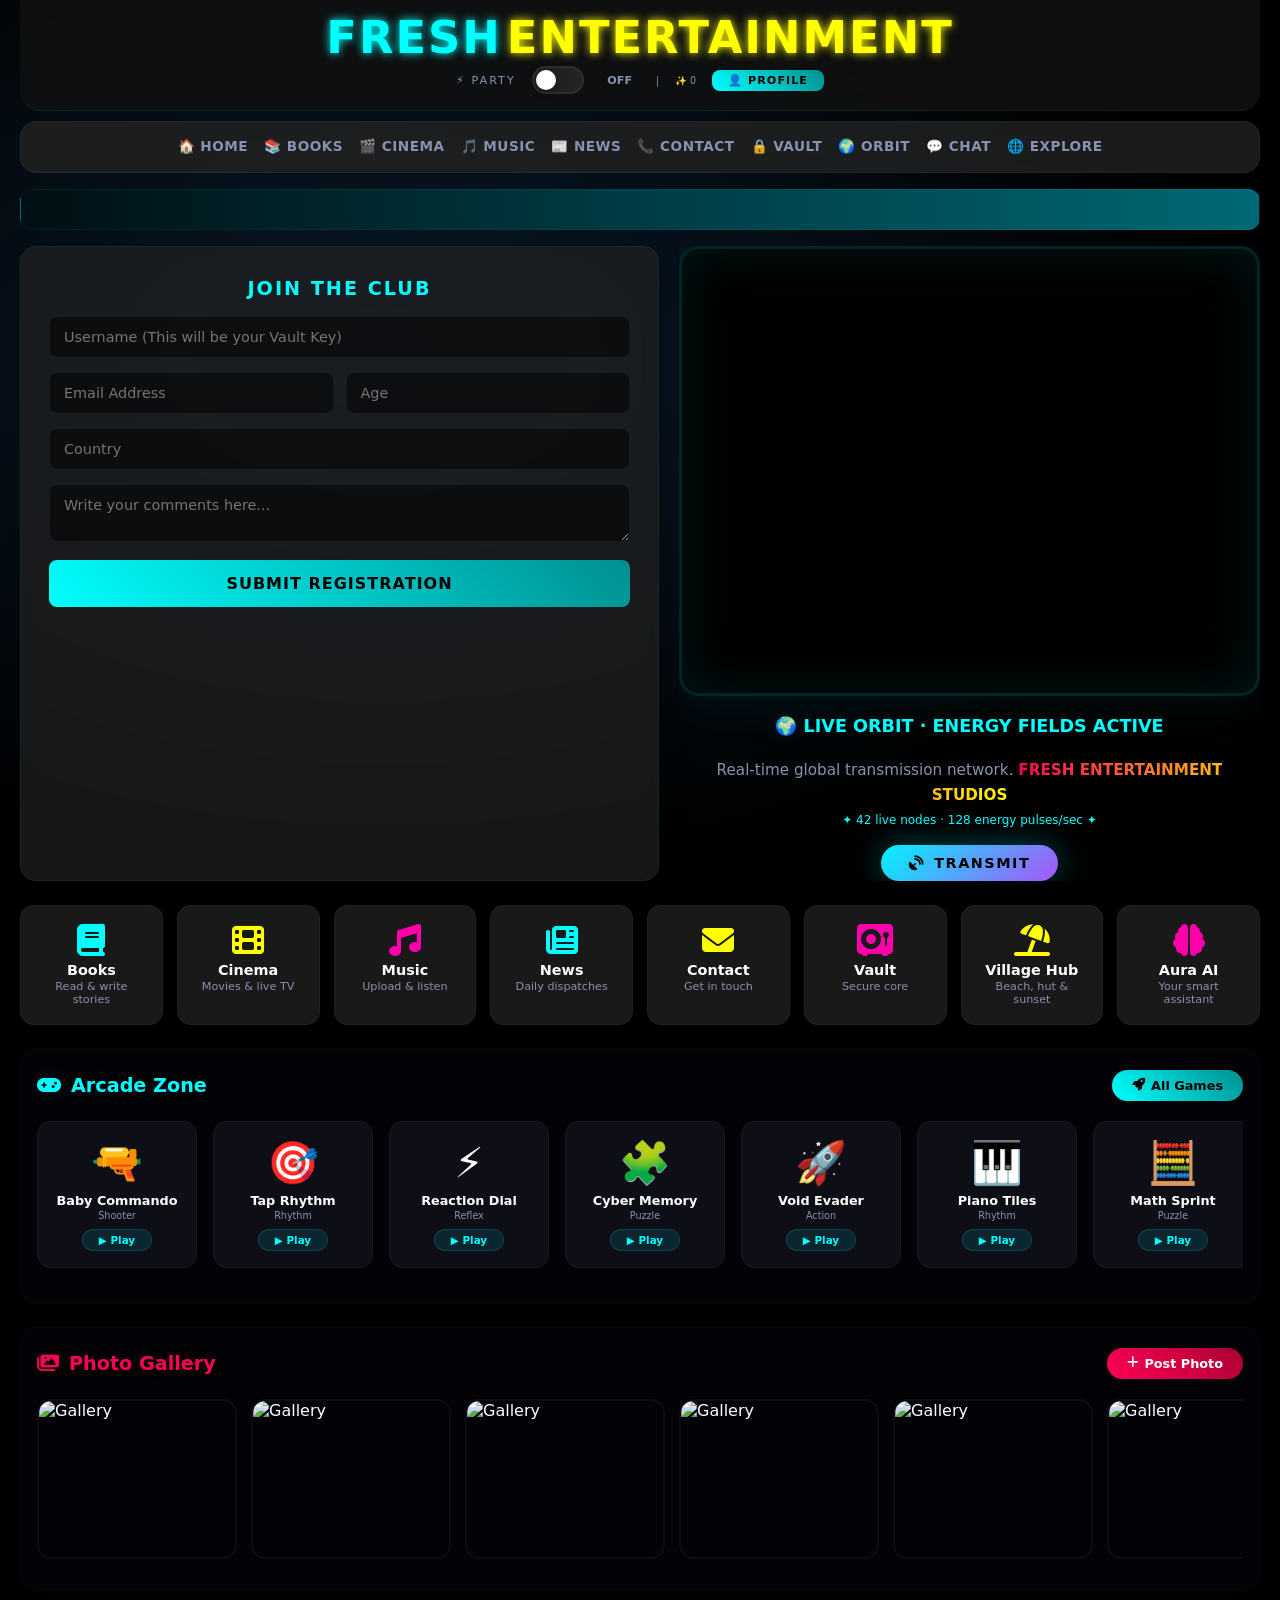
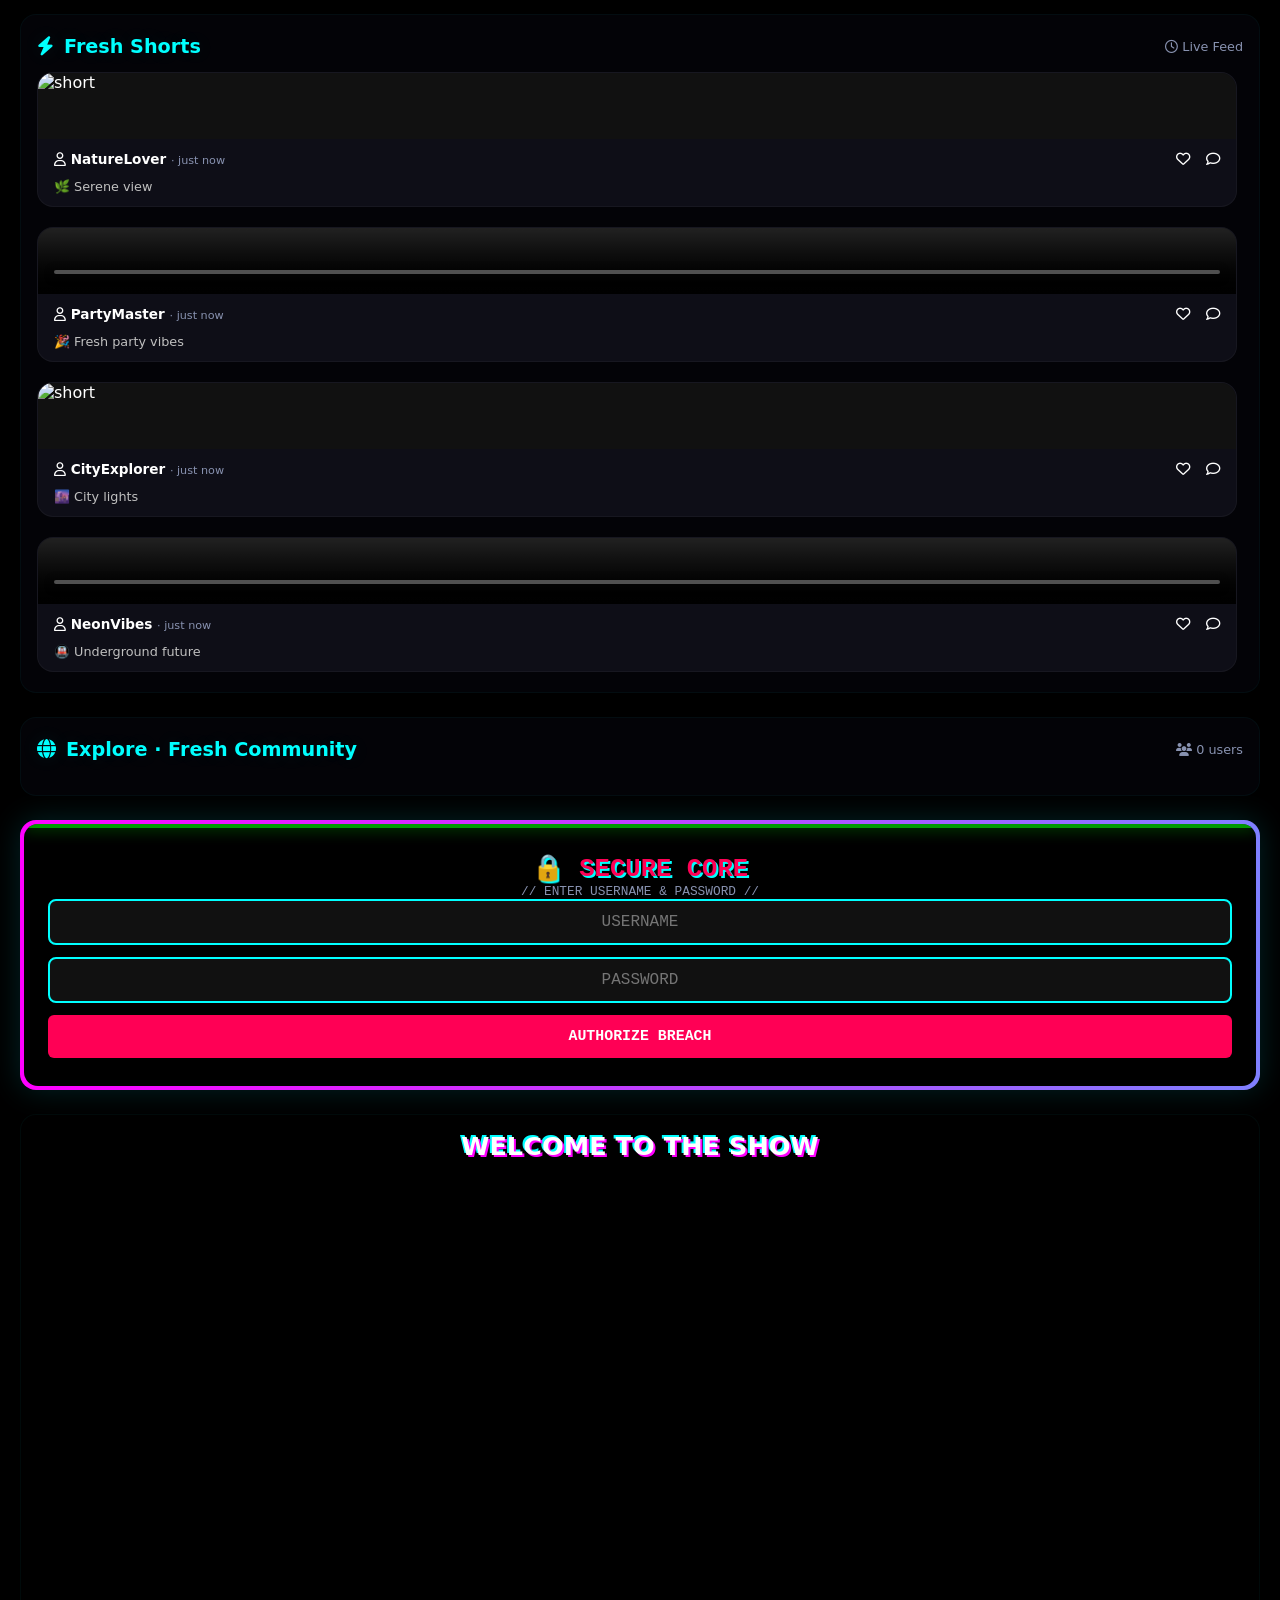
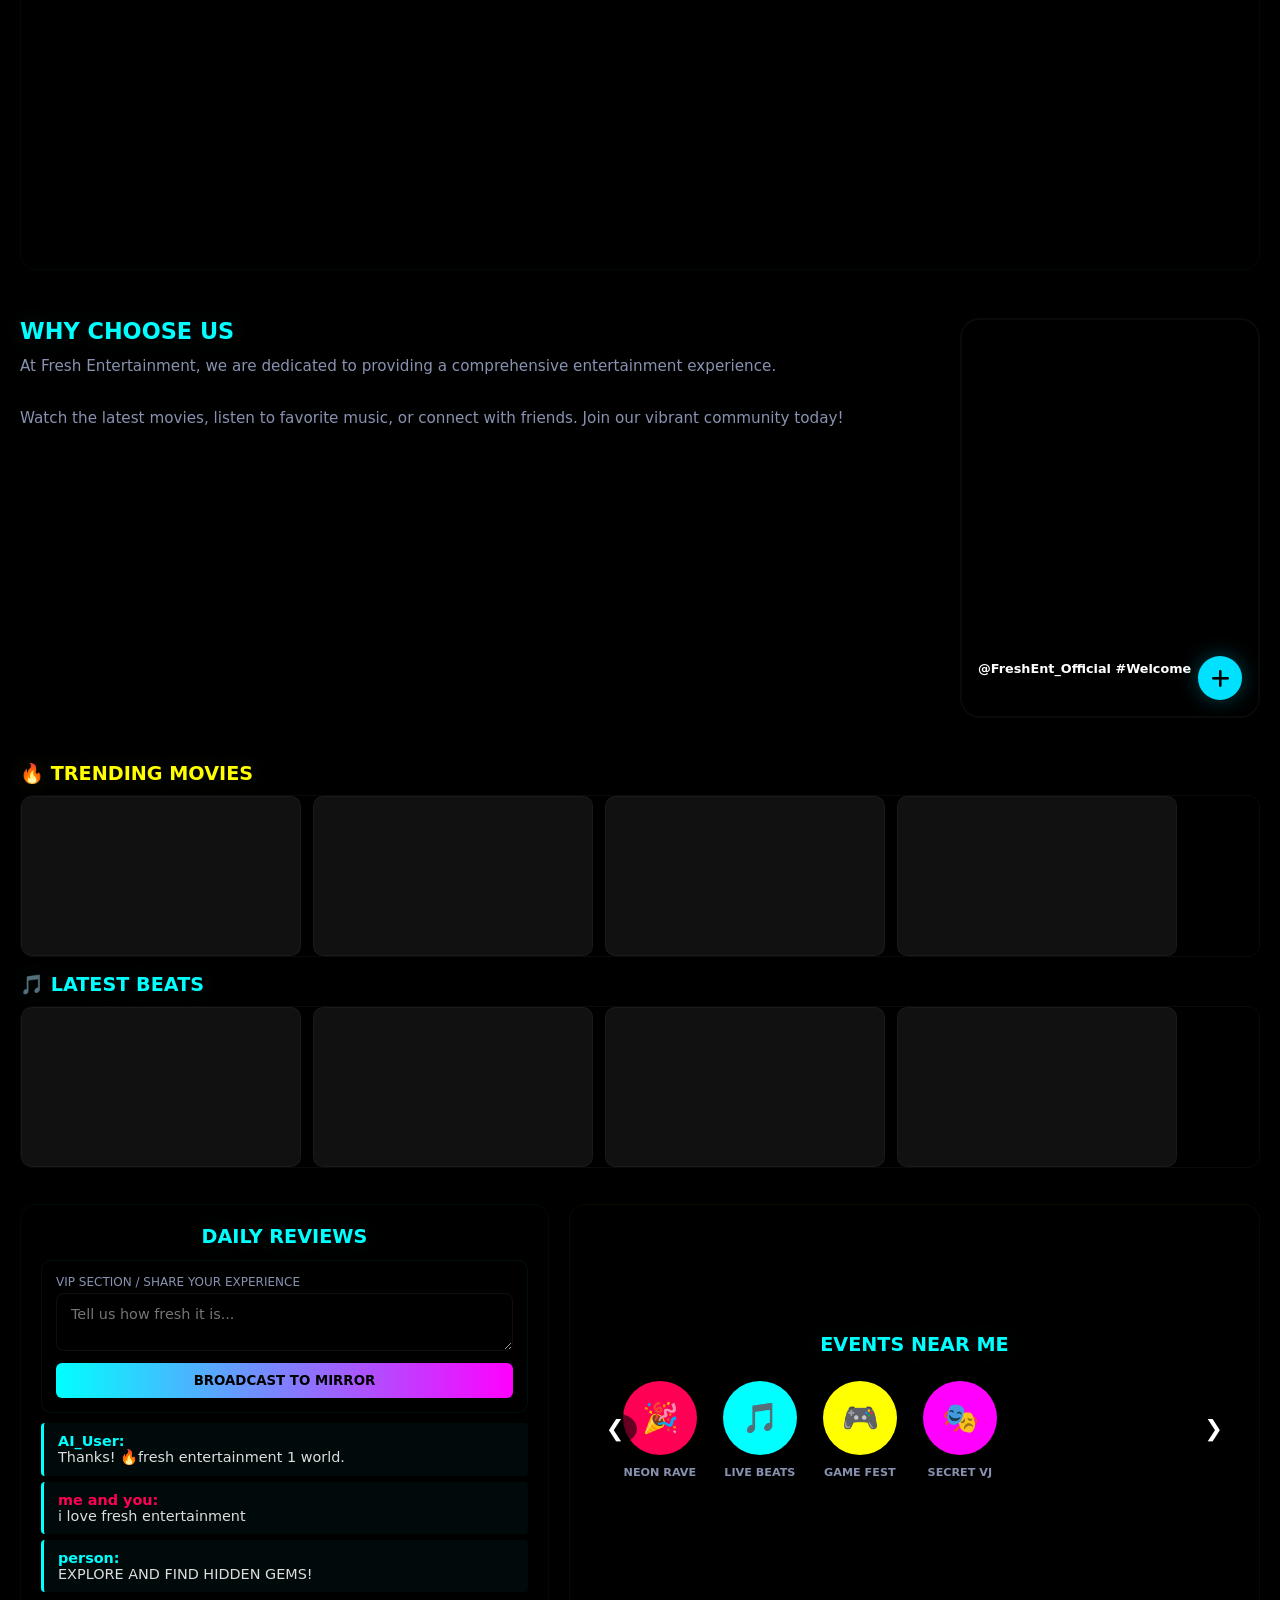
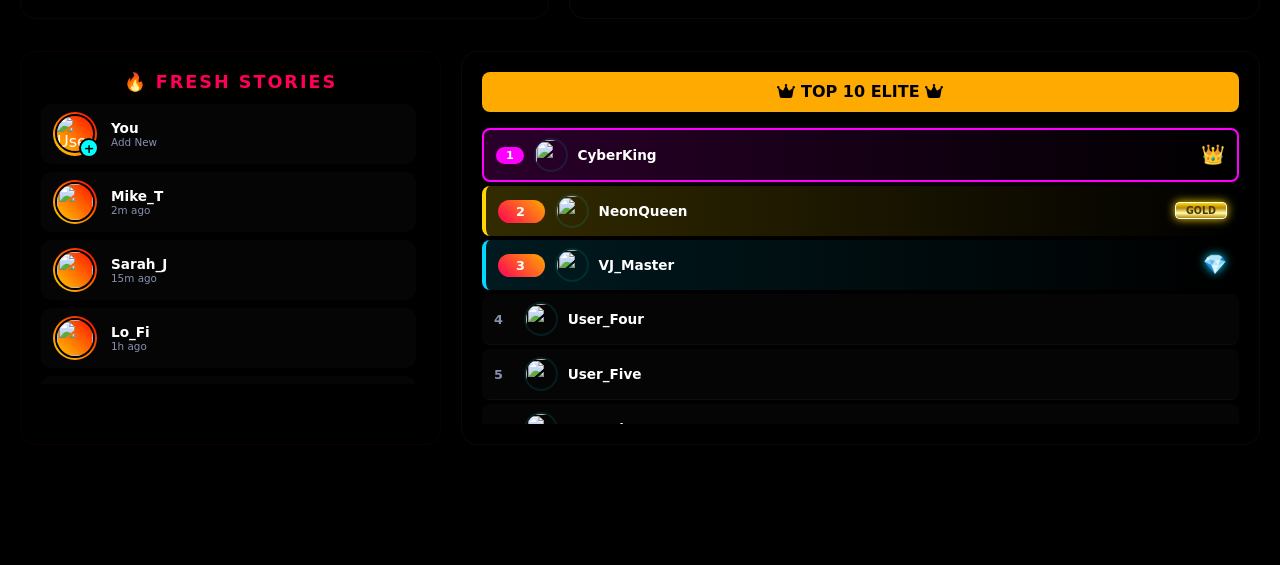
==== index.html @ 2386f86c "Add files via upload" ====
<!DOCTYPE html>
<html lang="en">
<head>
  <meta charset="UTF-8">
  <meta name="viewport" content="width=device-width, initial-scale=1.0">
  <meta name="theme-color" content="#00FFFF">
  <meta name="apple-mobile-web-app-capable" content="yes">
  <title>Fresh Entertainment · Profile & Globe</title>
<link rel="manifest" href="manifest.webmanifest">
<meta name="theme-color" content="#00FFFF">
  <link rel="stylesheet" href="https://cdnjs.cloudflare.com/ajax/libs/font-awesome/6.4.0/css/all.min.css">
  <script src="https://cdnjs.cloudflare.com/ajax/libs/three.js/r128/three.min.js"></script>
  <script src="https://cdn.jsdelivr.net/npm/three@0.128.0/examples/js/controls/OrbitControls.js"></script>

  <style>
    /* ── RESET & BASE ── */
    * { margin:0; padding:0; box-sizing:border-box; font-family:'Segoe UI',system-ui,sans-serif; }
    html { scroll-behavior:smooth; }
    body {
      background:#000; color:#fff; min-height:100vh; overflow-x:hidden; width:100%;
    }
    #fixed-bg {
      position:fixed; top:0; left:0; width:100%; height:100%; z-index:0;
      background:radial-gradient(ellipse at 30% 40%, #0a1a2a 0%, #000 70%);
      animation:bgPulse 12s infinite alternate; pointer-events:none;
    }
    @keyframes bgPulse {
      0% { background:radial-gradient(ellipse at 30% 40%, #0a1a2a 0%, #000 70%); }
      100% { background:radial-gradient(ellipse at 70% 60%, #1a0a1a 0%, #000 70%); }
    }
    .scanline-overlay {
      position:fixed; top:0; left:0; width:100%; height:100%; z-index:50; pointer-events:none;
      background:repeating-linear-gradient(0deg, rgba(0,0,0,0.15) 0px, rgba(0,0,0,0.15) 1px, transparent 1px, transparent 3px);
      display:none;
    }
    body.party-mode .scanline-overlay { display:block; }
    body.party-mode { animation:partyVibes 0.2s infinite alternate !important; }
    @keyframes partyVibes {
      0% { filter:contrast(1.1) brightness(1.1) hue-rotate(0deg); }
      100% { filter:contrast(1.3) brightness(1.3) hue-rotate(20deg); }
    }
    body.party-mode .fresh, body.party-mode .ent {
      animation:neonCycle 0.5s infinite;
    }
    @keyframes neonCycle {
      0% { color:#ff0000; text-shadow:0 0 20px red; }
      20% { color:#ffff00; text-shadow:0 0 20px yellow; }
      40% { color:#00ff00; text-shadow:0 0 20px lime; }
      60% { color:#00ffff; text-shadow:0 0 20px cyan; }
      80% { color:#ff00ff; text-shadow:0 0 20px magenta; }
      100% { color:#ff0000; text-shadow:0 0 20px red; }
    }

    .content-wrap { position:relative; z-index:1; width:100%; max-width:1400px; margin:0 auto; padding:0 20px 100px; }

    /* ── FAST BUTTONS & TRANSITIONS ── */
    .submit-btn, .transmission-btn, .scanner-btn, .rev-submit, .post-photo-btn, .arcade-btn, .vault-btn, .agree-btn, .profile-actions button {
      transition: all 0.15s cubic-bezier(0.4, 0, 0.2, 1) !important;
    }
    .submit-btn:active, .transmission-btn:active, .scanner-btn:active, .rev-submit:active, .post-photo-btn:active, .arcade-btn:active, .vault-btn:active, .agree-btn:active, .profile-actions button:active {
      transform: scale(0.95) !important;
    }

    /* ── HEADER ── */
    header {
      position:relative; padding:18px 10px 12px;
      background:rgba(17,17,17,0.85); backdrop-filter:blur(12px);
      text-align:center; border-bottom:1px solid rgba(0,243,255,0.08);
      border-radius:0 0 20px 20px; margin-bottom:10px;
    }
    .logo-container { line-height:0.9; }
    .fresh { color:#00FFFF; text-shadow:0 0 10px #00FFFF; font-size:2.8rem; font-weight:900; letter-spacing:2px; }
    .ent { color:#FFFF00; text-shadow:0 0 10px #FFFF00; font-size:2.8rem; font-weight:900; letter-spacing:2px; }

    .party-toggle-row {
      display:flex; align-items:center; justify-content:center; gap:16px; padding:8px 0 4px; flex-wrap:wrap;
    }
    .party-toggle-row .label { font-size:0.7rem; text-transform:uppercase; letter-spacing:2px; color:#8892b0; }
    .party-switch {
      position:relative; width:52px; height:28px; background:#222; border-radius:30px; cursor:pointer;
      transition:0.4s; border:2px solid rgba(255,255,255,0.06); flex-shrink:0;
    }
    .party-switch.active { background:linear-gradient(90deg,#ff0055,#a855f7,#00f3ff); border-color:#00f3ff; box-shadow:0 0 30px rgba(0,243,255,0.3); }
    .party-switch .knob {
      position:absolute; top:2px; left:2px; width:20px; height:20px; border-radius:50%; background:#fff;
      transition:0.4s cubic-bezier(0.34,1.56,0.64,1); box-shadow:0 2px 8px rgba(0,0,0,0.4);
    }
    .party-switch.active .knob { left:26px; background:#000; box-shadow:0 0 20px rgba(0,243,255,0.6); }
    .party-status { font-size:0.7rem; font-weight:700; color:#8892b0; min-width:40px; text-align:center; }
    .party-status.on { color:#00f3ff; text-shadow:0 0 10px #00f3ff; }

    nav {
      background:rgba(34,34,34,0.8); backdrop-filter:blur(10px);
      padding:12px 16px; display:flex; justify-content:center; flex-wrap:wrap; gap:8px 16px;
      border-radius:16px; margin:10px 0 16px; border:1px solid rgba(255,255,255,0.04);
    }
    nav a { color:#8892b0; text-decoration:none; font-size:0.85rem; font-weight:600; text-transform:uppercase; letter-spacing:0.5px; transition:all 0.3s; padding:4px 0; border-bottom:2px solid transparent; }
    nav a:hover { color:#00f3ff; border-bottom-color:#00f3ff; transform:translateY(-1px); }

    .news-banner {
      background:linear-gradient(90deg,#000f13,#006875); color:#fff; padding:10px 0;
      overflow:hidden; white-space:nowrap; border-radius:12px; margin-bottom:16px; border:1px solid rgba(0,243,255,0.06);
    }
    .news-content {
      display:inline-block; padding-left:100%; animation:scrollText 28s linear infinite; font-weight:600; font-size:0.9rem; letter-spacing:0.5px;
    }
    .news-banner:hover .news-content { animation-play-state:paused; }
    @keyframes scrollText { 0%{transform:translateX(0)} 100%{transform:translateX(-100%)} }

    /* ── MAIN GRID ── */
    .main-grid { display:flex; flex-wrap:wrap; gap:20px; margin-bottom:24px; }
    .main-grid>* { flex:1; min-width:280px; }

    .form-container {
      background:rgba(34,34,34,0.7); backdrop-filter:blur(8px);
      padding:30px 28px; border-radius:16px; border:1px solid rgba(0,243,255,0.06); box-shadow:0 8px 30px rgba(0,0,0,0.3);
    }
    .form-container h2 { color:#00FFFF; text-align:center; font-size:1.2rem; letter-spacing:2px; margin-bottom:16px; }
    .form-group { margin-bottom:14px; }
    .form-row { display:flex; gap:12px; flex-wrap:wrap; }
    .form-row>* { flex:1; min-width:120px; }
    input, textarea {
      width:100%; padding:12px 14px; background:rgba(0,0,0,0.5); border:1px solid rgba(255,255,255,0.06);
      color:#fff; border-radius:8px; outline:none; transition:0.3s; font-size:0.9rem;
    }
    input:focus, textarea:focus { border-color:#00FFFF; box-shadow:0 0 20px rgba(0,243,255,0.04); }
    .submit-btn {
      background:linear-gradient(45deg,#00FFFF,#008f8f); color:#000; font-weight:700; border:none; padding:14px;
      width:100%; font-size:1rem; cursor:pointer; text-transform:uppercase; border-radius:8px; transition:0.15s; letter-spacing:1px;
    }
    .submit-btn:hover { transform:scale(1.02); background:linear-gradient(45deg,#FFFF00,#ff8800); box-shadow:0 0 30px rgba(255,255,0,0.15); }

    /* ── GLOBE REPLACEMENT ── */
    .image-section {
      position:relative; display:flex; flex-direction:column; align-items:center; justify-content:center;
      padding:0; background:transparent; border:none; border-radius:0; overflow:hidden; min-height:450px;
    }
    #globe-container {
      width:100%; height:450px; border-radius:20px; overflow:hidden;
      border:3px solid rgba(0,243,255,0.15); box-shadow:0 0 60px rgba(0,243,255,0.08);
      position:relative; background:#000;
    }
    #globe-container canvas { display:block; width:100%; height:100%; }
    .glitch-gate {
      position:absolute; inset:-8px; pointer-events:none; z-index:10;
      border:2px solid transparent; border-image:linear-gradient(45deg, #ff0055, #00ffff, #a855f7, #ff0055) 1;
      animation:gateGlitch 3s infinite step-start;
      border-radius:24px;
      box-shadow:inset 0 0 60px rgba(0,243,255,0.1), 0 0 40px rgba(255,0,85,0.1);
    }
    @keyframes gateGlitch {
      0%, 100% { opacity:0.8; transform:translate(0); }
      10% { opacity:0.4; transform:translate(-2px,2px); }
      20% { opacity:0.9; transform:translate(2px,-1px); }
      30% { opacity:0.5; transform:translate(-1px,3px); }
      40% { opacity:0.9; transform:translate(1px,-2px); }
      50% { opacity:0.7; transform:translate(-3px,0); }
      60% { opacity:0.9; transform:translate(0); }
      70% { opacity:0.4; transform:translate(2px,2px); }
      80% { opacity:0.8; transform:translate(-2px,-2px); }
      90% { opacity:0.6; transform:translate(1px,1px); }
    }
    .globe-text {
      margin-top:16px; color:#8892b0; font-size:0.95rem; line-height:1.6; text-align:center; padding:0 16px;
      display:flex; flex-direction:column; align-items:center; gap:10px;
    }
    .globe-text .ghead h3 { color:#00FFFF; font-size:1.1rem; margin-bottom:8px; text-shadow:0 0 20px rgba(0,243,255,0.1); }
    .highlight-text {
      background:linear-gradient(to right, #ff0055, #ffff00); -webkit-background-clip:text; -webkit-text-fill-color:transparent; font-weight:800;
    }
    .transmission-btn {
      background:linear-gradient(135deg, #00f3ff, #a855f7);
      border:none; color:#000; font-weight:900; padding:10px 28px; border-radius:40px;
      cursor:pointer; font-size:0.9rem; letter-spacing:1.5px;
      box-shadow:0 0 30px rgba(0,243,255,0.3);
      transition:0.15s; margin-top:4px;
      display:inline-flex; align-items:center; gap:10px;
    }
    .transmission-btn:hover { transform:scale(1.05); box-shadow:0 0 50px rgba(0,243,255,0.5); }
    .transmission-btn:active { transform:scale(0.95); }

    /* ── SYSTEM LINKS ── */
    .system-links { display:flex; flex-wrap:wrap; gap:14px; margin-bottom:24px; }
    .system-links .system-card {
      flex:1; min-width:140px; background:rgba(42,42,42,0.6); backdrop-filter:blur(8px);
      padding:18px 20px; border-radius:14px; text-align:center; cursor:pointer;
      transition:all 0.3s; border:1px solid rgba(255,255,255,0.04); text-decoration:none; color:#fff;
    }
    .system-links .system-card:hover { transform:translateY(-4px); border-color:#00FFFF; box-shadow:0 8px 30px rgba(0,243,255,0.08); background:rgba(0,243,255,0.04); }
    .system-links .system-card i { font-size:2rem; display:block; margin-bottom:6px; }
    .system-links .system-card h3 { font-size:0.9rem; font-weight:700; }
    .system-links .system-card p { font-size:0.7rem; color:#8892b0; margin-top:2px; }
    .icon-glow-cyan { color:#00FFFF; }
    .icon-glow-yellow { color:#FFFF00; }
    .icon-glow-pink { color:#ff00aa; }

    /* ── GAME ARCADE ── */
    .game-arcade-section {
      background:rgba(5,5,10,0.7); backdrop-filter:blur(8px); border-radius:16px; padding:20px 16px;
      margin-bottom:24px; border:1px solid rgba(0,243,255,0.04);
    }
    .game-arcade-header {
      display:flex; justify-content:space-between; align-items:center; margin-bottom:14px; flex-wrap:wrap; gap:10px;
    }
    .game-arcade-header h2 { color:#00FFFF; font-size:1.2rem; text-shadow:0 0 20px rgba(0,243,255,0.1); display:flex; align-items:center; gap:10px; }
    .game-arcade-header .arcade-btn {
      background:linear-gradient(45deg,#00FFFF,#008f8f); color:#000; border:none; padding:8px 20px; border-radius:30px;
      font-weight:700; font-size:0.8rem; cursor:pointer; transition:0.15s; text-decoration:none; display:inline-flex; align-items:center; gap:6px;
    }
    .game-arcade-header .arcade-btn:hover { transform:scale(1.05); box-shadow:0 0 30px rgba(0,243,255,0.2); }
    .games-scroll-wrap {
      overflow-x:auto; overflow-y:hidden; padding:6px 4px 14px; scroll-snap-type:x mandatory;
      -webkit-overflow-scrolling:touch; scrollbar-width:thin; scrollbar-color:#00FFFF transparent;
    }
    .games-scroll-wrap::-webkit-scrollbar { height:4px; }
    .games-scroll-wrap::-webkit-scrollbar-track { background:transparent; }
    .games-scroll-wrap::-webkit-scrollbar-thumb { background:#00FFFF; border-radius:10px; }
    .games-scroll-track {
      display:flex; gap:16px; width:max-content; padding-right:10px; animation:scrollGames 40s linear infinite;
    }
    .games-scroll-track:hover { animation-play-state:paused; }
    @keyframes scrollGames { 0%{transform:translateX(0)} 100%{transform:translateX(-50%)} }
    .game-mini-card {
      flex:0 0 auto; width:160px; background:rgba(18,18,28,0.8); backdrop-filter:blur(8px);
      border-radius:14px; padding:16px 14px; text-align:center; border:1px solid rgba(255,255,255,0.04);
      scroll-snap-align:start; transition:0.3s; cursor:pointer;
    }
    .game-mini-card:hover { border-color:#00FFFF; transform:translateY(-4px) scale(1.02); box-shadow:0 8px 30px rgba(0,243,255,0.06); }
    .game-mini-card .emoji { font-size:2.6rem; display:block; margin-bottom:6px; }
    .game-mini-card .gtitle { font-size:0.8rem; font-weight:700; }
    .game-mini-card .gsub { font-size:0.6rem; color:#8892b0; margin-top:2px; }
    .game-mini-card .gplay {
      margin-top:8px; background:rgba(0,243,255,0.1); border:1px solid rgba(0,243,255,0.15);
      color:#00FFFF; padding:4px 16px; border-radius:20px; font-size:0.65rem; font-weight:700; display:inline-block; transition:0.3s;
    }
    .game-mini-card:hover .gplay { background:#00FFFF; color:#000; box-shadow:0 0 20px rgba(0,243,255,0.2); }

    /* ── PHOTO GALLERY ── */
    .photo-gallery-section {
      background:rgba(5,5,10,0.7); backdrop-filter:blur(8px); border-radius:16px; padding:20px 16px;
      margin-bottom:24px; border:1px solid rgba(255,0,85,0.06);
    }
    .gallery-header {
      display:flex; justify-content:space-between; align-items:center; margin-bottom:14px; flex-wrap:wrap; gap:10px;
    }
    .gallery-header h2 { color:#ff0055; font-size:1.2rem; text-shadow:0 0 20px rgba(255,0,85,0.1); display:flex; align-items:center; gap:10px; }
    .gallery-header .post-photo-btn {
      background:linear-gradient(45deg,#ff0055,#aa0033); color:#fff; border:none; padding:8px 20px; border-radius:30px;
      font-weight:700; font-size:0.8rem; cursor:pointer; transition:0.15s; display:inline-flex; align-items:center; gap:6px;
    }
    .gallery-header .post-photo-btn:hover { transform:scale(1.05); box-shadow:0 0 30px rgba(255,0,85,0.25); }
    .gallery-scroll-wrap {
      overflow-x:auto; overflow-y:hidden; padding:6px 4px 10px; scroll-snap-type:x mandatory;
      -webkit-overflow-scrolling:touch; scrollbar-width:thin; scrollbar-color:#ff0055 transparent;
    }
    .gallery-scroll-wrap::-webkit-scrollbar { height:4px; }
    .gallery-scroll-wrap::-webkit-scrollbar-track { background:transparent; }
    .gallery-scroll-wrap::-webkit-scrollbar-thumb { background:#ff0055; border-radius:10px; }
    .gallery-track {
      display:flex; gap:14px; width:max-content; animation:scrollGallery 35s linear infinite;
    }
    .gallery-track:hover { animation-play-state:paused; }
    @keyframes scrollGallery { 0%{transform:translateX(0)} 100%{transform:translateX(-50%)} }
    .gallery-item {
      flex:0 0 auto; width:200px; height:160px; border-radius:14px; overflow:hidden;
      border:2px solid rgba(255,255,255,0.04); scroll-snap-align:start; transition:0.3s; position:relative;
    }
    .gallery-item:hover { border-color:#ff0055; transform:scale(1.04); box-shadow:0 8px 30px rgba(255,0,85,0.1); }
    .gallery-item img { width:100%; height:100%; object-fit:cover; display:block; }
    .gallery-item .g-overlay {
      position:absolute; inset:0; background:linear-gradient(to top, rgba(0,0,0,0.7), transparent 60%);
      display:flex; align-items:flex-end; padding:8px 12px; opacity:0; transition:0.3s;
    }
    .gallery-item:hover .g-overlay { opacity:1; }
    .gallery-item .g-overlay .g-caption { font-size:0.7rem; font-weight:600; color:#fff; text-shadow:0 2px 8px rgba(0,0,0,0.8); }

    /* ── SHORTS FEED ── */
    .shorts-feed-section {
      background:rgba(5,5,10,0.7); backdrop-filter:blur(8px); border-radius:16px;
      padding:20px 16px; margin-bottom:24px; border:1px solid rgba(0,243,255,0.04);
    }
    .shorts-header {
      display:flex; justify-content:space-between; align-items:center; margin-bottom:14px; flex-wrap:wrap; gap:10px;
    }
    .shorts-header h2 { color:#00FFFF; font-size:1.2rem; text-shadow:0 0 20px rgba(0,243,255,0.1); display:flex; align-items:center; gap:10px; }
    .shorts-feed {
      display:flex; flex-direction:column; gap:20px; max-height:600px; overflow-y:auto; padding-right:6px;
      scroll-snap-type:y mandatory;
    }
    .shorts-feed::-webkit-scrollbar { width:4px; }
    .shorts-feed::-webkit-scrollbar-track { background:transparent; }
    .shorts-feed::-webkit-scrollbar-thumb { background:#00FFFF; border-radius:10px; }
    .short-item {
      scroll-snap-align:start; background:rgba(18,18,28,0.8); border-radius:16px;
      overflow:hidden; border:1px solid rgba(255,255,255,0.04); display:flex;
      flex-direction:column; transition:0.3s;
    }
    .short-item:hover { border-color:#00FFFF; transform:translateY(-2px); }
    .short-item .media {
      width:100%; aspect-ratio:16/9; background:#111; display:flex; align-items:center; justify-content:center;
      position:relative; overflow:hidden;
    }
    .short-item .media img, .short-item .media video {
      width:100%; height:100%; object-fit:cover;
    }
    .short-item .media .play-icon {
      position:absolute; font-size:3rem; color:rgba(255,255,255,0.8); text-shadow:0 0 20px rgba(0,0,0,0.5);
    }
    .short-item .info {
      padding:12px 16px; display:flex; justify-content:space-between; align-items:center;
    }
    .short-item .info .user { font-weight:700; font-size:0.85rem; }
    .short-item .info .user span { color:#8892b0; font-weight:400; font-size:0.7rem; }
    .short-item .info .actions { display:flex; gap:16px; font-size:0.9rem; }
    .short-item .info .actions i { cursor:pointer; transition:0.15s; }
    .short-item .info .actions i:hover { color:#00FFFF; transform:scale(1.2); }
    .short-item .caption { padding:0 16px 12px; font-size:0.8rem; color:#c0c0c0; }

    /* ── VAULT (with password) ── */
    .vault-wrapper {
      margin:20px 0; background:linear-gradient(90deg,#ff00ff,#00ffff,#ff00ff); background-size:400%;
      padding:4px; border-radius:16px; animation:cyberGlow 3s linear infinite; box-shadow:0 0 30px rgba(0,243,255,0.15);
    }
    @keyframes cyberGlow { 0%{background-position:0%} 100%{background-position:400%} }
    .vault-interface {
      background:#000; padding:28px 24px; border-radius:14px; text-align:center; position:relative; overflow:hidden;
    }
    .scanner-line {
      position:absolute; top:0; left:0; width:100%; height:4px; background:#00ff00;
      box-shadow:0 0 15px #00ff00; opacity:0.6; animation:scanVertical 2s linear infinite; pointer-events:none;
    }
    @keyframes scanVertical { 0%{top:0%;opacity:0} 50%{opacity:1} 100%{top:100%;opacity:0} }
    .vault-title { font-family:'Courier New',monospace; color:#ff0055; font-size:1.6rem; text-shadow:2px 2px 0px #00ffff; }
    .vault-hint { color:#8892b0; font-size:0.8rem; font-family:'Courier New',monospace; }
    .vault-input {
      background:#111; border:2px solid #00ffff; color:#00ffff; font-family:'Courier New',monospace;
      font-size:1rem; text-align:center; margin-bottom:12px;
    }
    .vault-btn {
      background:#ff0055; color:white; font-family:'Courier New',monospace; font-size:1rem; padding:14px;
      width:100%; border:none; cursor:pointer; font-weight:900; transition:0.15s; border-radius:6px;
    }
    .vault-btn:hover { background:#ffff00; color:black; }
    #vaultStatus { margin-top:10px; font-size:0.8rem; display:none; }

    /* ── VIDEO ── */
    .video-section-wrapper {
      margin:24px 0; background:rgba(0,0,0,0.5); backdrop-filter:blur(8px); border-radius:16px;
      overflow:hidden; border:1px solid rgba(0,243,255,0.04);
    }
    .video-welcome-header { text-align:center; padding:16px 20px 8px; }
    .video-welcome-header h2 { font-size:1.6rem; font-weight:900; text-transform:uppercase; color:#fff; text-shadow:2px 2px 0px #ff00ff, -2px -2px 0px #00ffff; }
    .video-container { width:100%; aspect-ratio:16/9; background:#000; }
    .video-container iframe { width:100%; height:100%; border:none; }

    /* ── CONTENT BREACH ── */
    .content-breach-section { display:flex; flex-wrap:wrap; gap:20px; padding:24px 0; align-items:stretch; }
    .about-left { flex:1; min-width:240px; padding-right:20px; }
    .about-left h3 { font-size:1.4rem; color:#00FFFF; text-shadow:0 0 20px rgba(0,243,255,0.1); margin-bottom:10px; }
    .about-left p { color:#8892b0; line-height:1.7; font-size:0.95rem; }
    .tiktok-vault {
      flex:0 0 300px; min-width:240px; background:#000; border:2px solid rgba(255,255,255,0.04);
      border-radius:20px; position:relative; overflow:hidden; height:400px;
    }
    .video-feed { height:100%; overflow-y:auto; scroll-snap-type:y mandatory; scrollbar-width:none; }
    .video-feed::-webkit-scrollbar { display:none; }
    .feed-item { width:100%; height:100%; scroll-snap-align:start; background:#000; display:flex; align-items:center; justify-content:center; position:relative; }
    .feed-item video { width:100%; height:100%; object-fit:cover; }
    .vid-caption { position:absolute; bottom:40px; left:16px; font-size:0.8rem; text-shadow:2px 2px 8px #000; color:#fff; font-weight:600; }
    .upload-overlay { position:absolute; bottom:16px; right:16px; z-index:10; }
    .upload-circle {
      width:44px; height:44px; background:#00e1ff; border-radius:50%; display:flex; align-items:center; justify-content:center;
      cursor:pointer; box-shadow:0 0 20px rgba(0,225,255,0.3); color:#000; font-size:1.3rem; transition:0.3s;
    }
    .upload-circle:hover { transform:scale(1.08); box-shadow:0 0 40px rgba(0,225,255,0.5); }

    /* ── MOVIE & MUSIC SCROLLERS ── */
    .movie-scroller-area { margin:20px 0; }
    .section-title-yellow { color:#FFFF00; text-shadow:0 0 20px rgba(255,255,0,0.1); font-size:1.2rem; margin:16px 0 10px; }
    .section-title-cyan { color:#00FFFF; text-shadow:0 0 20px rgba(0,243,255,0.1); font-size:1.2rem; margin:16px 0 10px; }
    .scroll-row { display:flex; overflow:hidden; border-radius:12px; border:1px solid rgba(255,255,255,0.04); }
    .scroll-track { display:flex; gap:12px; animation:scrollHorizontal 30s linear infinite; }
    .reverse-track { animation-direction:reverse; }
    @keyframes scrollHorizontal { 0%{transform:translateX(0)} 100%{transform:translateX(-50%)} }
    .yt-card { flex:0 0 280px; height:160px; background:#111; border-radius:10px; overflow:hidden; border:1px solid rgba(255,255,255,0.04); transition:0.3s; }
    .yt-card:hover { border-color:#00FFFF; transform:scale(1.03); }
    .yt-card iframe { width:100%; height:100%; border:none; }

    /* ── REVIEWS & EVENTS ── */
    .modern-split-section { display:flex; flex-wrap:wrap; gap:20px; padding:16px 0; }
    .mirror-tubes {
      flex:1.5; min-width:280px; background:rgba(0,0,0,0.5); backdrop-filter:blur(8px);
      padding:20px; border-radius:16px; border:1px solid rgba(0,243,255,0.04);
    }
    .section-header-glow-cyan { color:#00FFFF; text-shadow:0 0 20px rgba(0,243,255,0.1); font-size:1.2rem; text-align:center; margin-bottom:12px; }
    .review-input-zone { background:rgba(0,0,0,0.4); padding:14px; border-radius:10px; border:1px solid rgba(0,243,255,0.06); margin-bottom:10px; }
    .review-input-zone textarea { resize:vertical; min-height:50px; margin-bottom:8px; }
    .rev-submit {
      background:linear-gradient(90deg,#00FFFF,#ff00ff); border:none; padding:10px; width:100%; font-weight:700;
      cursor:pointer; border-radius:6px; color:#000; transition:0.15s;
    }
    .rev-submit:hover { transform:scale(1.02); box-shadow:0 0 30px rgba(0,243,255,0.1); }
    .mirror-display-zone { max-height:260px; overflow-y:auto; }
    .review-card { background:rgba(0,243,255,0.04); padding:10px 14px; margin-bottom:6px; border-left:3px solid #00FFFF; border-radius:4px; color:#ddd; font-size:0.9rem; }
    .review-card strong { color:#00FFFF; }

    .events-container {
      flex:2; min-width:260px; background:rgba(0,0,0,0.5); backdrop-filter:blur(8px);
      padding:20px; border-radius:16px; border:1px solid rgba(255,255,0,0.04); position:relative; display:flex; flex-direction:column; justify-content:center;
    }
    .events-slider { display:flex; overflow-x:auto; gap:20px; padding:10px 30px; scroll-behavior:smooth; scrollbar-width:none; }
    .events-slider::-webkit-scrollbar { display:none; }
    .event-circle-frame { flex:0 0 auto; text-align:center; cursor:pointer; transition:0.3s; }
    .event-circle-frame img { width:80px; height:80px; border-radius:50%; border:3px solid transparent; object-fit:cover; transition:0.3s; }
    .event-circle-frame:hover img { border-color:#00FFFF; box-shadow:0 0 30px rgba(0,243,255,0.2); transform:scale(1.08); }
    .event-circle-frame span { display:block; font-size:0.7rem; font-weight:600; color:#8892b0; margin-top:4px; }
    .scroll-btn { position:absolute; top:50%; transform:translateY(-50%); background:rgba(0,0,0,0.6); border:none; color:#fff; font-size:1.4rem; cursor:pointer; padding:0 12px; border-radius:50%; line-height:1.4; z-index:5; }
    .scroll-btn.left { left:4px; }
    .scroll-btn.right { right:4px; }

    /* ── SOCIAL & VIP ── */
    .social-vip-grid { display:flex; flex-wrap:wrap; gap:20px; padding:16px 0; }
    .stories-vault {
      flex:1; min-width:260px; background:rgba(0,0,0,0.5); backdrop-filter:blur(8px);
      padding:20px; border-radius:16px; border:1px solid rgba(255,0,85,0.06);
    }
    .sexy-title { color:#ff0055; text-transform:uppercase; text-shadow:0 0 20px rgba(255,0,85,0.1); text-align:center; font-size:1.1rem; letter-spacing:2px; margin-bottom:12px; }
    .stories-scroll-box { display:flex; flex-direction:column; gap:8px; max-height:280px; overflow-y:auto; padding-right:4px; }
    .story-item {
      display:flex; align-items:center; gap:14px; background:rgba(255,255,255,0.02);
      padding:8px 12px; border-radius:10px; cursor:pointer; transition:0.3s;
    }
    .story-item:hover { background:rgba(255,0,85,0.06); transform:translateX(4px); }
    .story-circle { width:44px; height:44px; border-radius:50%; padding:2px; background:linear-gradient(45deg,gold,red); flex-shrink:0; position:relative; }
    .story-circle img { width:100%; height:100%; border-radius:50%; border:2px solid #000; object-fit:cover; }
    .add-story-plus { position:absolute; bottom:-2px; right:-2px; background:#00FFFF; color:#000; border-radius:50%; width:20px; height:20px; display:flex; align-items:center; justify-content:center; font-size:0.8rem; font-weight:700; border:2px solid #000; }
    .story-info p { margin:0; }
    .story-user { font-weight:700; font-size:0.85rem; }
    .story-time { font-size:0.65rem; color:#8892b0; }

    .vip-leaderboard {
      flex:2; min-width:280px; background:rgba(0,0,0,0.5); backdrop-filter:blur(8px);
      padding:20px; border-radius:16px; border:1px solid rgba(255,255,0,0.04);
    }
    .vip-header { background:#ffaa00; color:#000; padding:10px; text-align:center; font-weight:900; font-size:1rem; border-radius:8px; margin-bottom:12px; }
    .scrollable-ranks { max-height:300px; overflow-y:auto; }
    .rank-link { text-decoration:none; color:#fff; display:block; }
    .rank-item {
      display:flex; align-items:center; padding:8px 12px; margin:4px 0; border-radius:8px;
      background:rgba(255,255,255,0.02); transition:0.3s; gap:10px;
    }
    .rank-item:hover { background:rgba(255,255,255,0.04); }
    .rank-img { width:34px; height:34px; border-radius:50%; object-fit:cover; border:2px solid rgba(0,243,255,0.1); }
    .rank-name { font-weight:600; flex:1; font-size:0.85rem; }
    .rank-tag { font-size:0.6rem; color:#8892b0; }
    .rank-badge-ultra { background:#ff00ff; padding:2px 10px; border-radius:20px; font-weight:700; font-size:0.7rem; color:#fff; }
    .rank-badge { background:#00FFFF; padding:2px 10px; border-radius:20px; font-weight:700; font-size:0.7rem; color:#000; }
    .rank-1 { background:linear-gradient(90deg,#2a002a,#000); border:2px solid #ff00ff; box-shadow:0 0 15px rgba(255,0,255,0.1); }
    .rank-2 { border-left:4px solid gold; background:linear-gradient(90deg,#332b00,#000); }
    .rank-3 { border-left:4px solid #00d9ff; background:linear-gradient(90deg,#001a1f,#000); }
    .reward-crown { font-size:1.2rem; }
    .reward-gold-bar-realistic { background:linear-gradient(180deg,#ffd700,#b8860b,#ffffaa,#b8860b); color:#4a3800; padding:2px 10px; border-radius:4px; font-weight:700; border:1px solid #fff; box-shadow:0 0 10px gold; font-size:0.6rem; }
    .reward-diamond-realistic { font-size:1.2rem; text-shadow:0 0 10px #00d9ff; }
    .star-rank { min-width:20px; font-weight:700; color:#8892b0; font-size:0.8rem; }
    .rank-normal { border-bottom:1px solid rgba(255,255,255,0.03); }

    /* ── PROFILE MODAL ── */
    .profile-modal {
      position:fixed; top:0; left:0; width:100%; height:100%; background:rgba(0,0,0,0.88);
      z-index:1000; display:none; justify-content:center; align-items:center; backdrop-filter:blur(8px);
    }
    .profile-modal.open { display:flex; }
    .profile-card {
      background:#0a0a0a; border:2px solid #00f3ff; width:92%; max-width:480px;
      padding:30px 24px; border-radius:28px; box-shadow:0 0 60px rgba(0,243,255,0.25);
      text-align:center; color:#fff; position:relative; max-height:92vh; overflow-y:auto;
    }
    .close-profile { position:absolute; top:12px; right:20px; font-size:2.2rem; cursor:pointer; color:#ff0055; transition:0.3s; z-index:10; }
    .close-profile:hover { transform:rotate(90deg); color:#00FFFF; }
    .profile-header { display:flex; flex-direction:column; align-items:center; gap:8px; }
    .profile-header img { width:80px; height:80px; border-radius:50%; border:3px solid #ffff00; margin-bottom:6px; object-fit:cover; }
    .profile-header h2 { margin:4px 0 2px; font-size:1.6rem; background:linear-gradient(to right,#fff,#b8c6ff); -webkit-background-clip:text; -webkit-text-fill-color:transparent; background-clip:text; }
    .profile-header .handle { font-size:0.9rem; color:#8892b0; }
    .rank-badge { background:linear-gradient(45deg,#ff0055,#ffaa00); padding:4px 18px; border-radius:30px; display:inline-block; font-weight:900; font-size:0.8rem; letter-spacing:2px; text-transform:uppercase; color:#fff; }
    .profile-stats {
      display:flex; justify-content:space-around; margin:18px 0; border-top:1px solid #333; border-bottom:1px solid #333; padding:14px 0;
    }
    .profile-stats div { text-align:center; }
    .profile-stats strong { font-size:1.5rem; color:#00f3ff; display:block; }
    .profile-stats span { font-size:0.75rem; color:#8892b0; text-transform:uppercase; letter-spacing:0.5px; }
    .profile-actions { display:flex; flex-wrap:wrap; justify-content:center; gap:8px; margin:14px 0; }
    .profile-actions button {
      background:#222; border:1px solid #555; color:#fff; padding:8px 18px; border-radius:30px;
      cursor:pointer; transition:0.15s; font-weight:600; font-size:0.85rem; text-transform:capitalize;
    }
    .profile-actions button:hover { background:#00f3ff; color:#000; border-color:#00f3ff; }
    .profile-bio {
      background:rgba(255,255,255,0.04); border:1px solid rgba(255,255,255,0.06); padding:10px 18px;
      border-radius:30px; color:#b6c2e0; font-size:0.9rem; cursor:pointer; transition:0.3s; width:100%; margin-top:6px;
    }
    .profile-bio:hover { background:rgba(0,243,255,0.12); border-color:#00f3ff; }
    .profile-bio .bio-text { display:none; margin-top:10px; font-size:0.85rem; color:#b6c2e0; border-top:1px solid #333; padding-top:10px; }
    .profile-bio .bio-text.open { display:block; }

    /* ── MARKET SECTION ── */
    .market-ticker {
      background:#000; border:1px solid #00FFFF; padding:8px 0; overflow:hidden; white-space:nowrap; margin-bottom:20px; border-radius:5px;
    }
    .ticker-track {
      display:inline-block; animation:tickerScroll 20s linear infinite;
    }
    .ticker-item { color:#00FFFF; font-family:'Courier New',monospace; margin-right:50px; font-weight:bold; }
    @keyframes tickerScroll { 0%{transform:translateX(0)} 100%{transform:translateX(-50%)} }
    .market-table { width:100%; border-collapse:collapse; color:#fff; font-family:'Courier New',monospace; font-size:0.85rem; }
    .market-table th, .market-table td { border:1px solid #333; padding:8px; text-align:center; }
    .market-table th { background:#222; color:#00FFFF; }
    .market-table td.green { color:#00ff00; }
    .market-table td.red { color:#ff0000; }

    /* ── TOAST ── */
    .toast {
      position:fixed; bottom:30px; left:50%; transform:translateX(-50%) translateY(80px);
      background:rgba(22,28,46,0.95); backdrop-filter:blur(12px); padding:12px 28px; border-radius:40px;
      border:1px solid rgba(255,255,255,0.06); box-shadow:0 12px 40px rgba(0,0,0,0.6);
      color:#f0f3fa; font-size:0.85rem; font-weight:600; display:flex; align-items:center; gap:10px;
      opacity:0; transition:all 0.4s cubic-bezier(0.34,1.56,0.64,1); pointer-events:none; z-index:99999; white-space:nowrap;
    }
    .toast.show { opacity:1; transform:translateX(-50%) translateY(0); pointer-events:auto; }

    /* ── RESPONSIVE ── */
    @media (max-width:768px) {
      .content-wrap { padding:0 12px 80px; }
      .fresh, .ent { font-size:2rem; }
      nav { gap:6px 10px; }
      nav a { font-size:0.7rem; }
      .system-links .system-card { min-width:100px; padding:14px 12px; }
      .system-links .system-card i { font-size:1.6rem; }
      .game-mini-card { width:130px; }
      .gallery-item { width:150px; height:120px; }
      .tiktok-vault { flex:0 0 100%; height:300px; }
      .video-container { aspect-ratio:16/9; }
      .vault-title { font-size:1.2rem; }
      .form-container { padding:20px 16px; }
      .image-section { padding:0; }
      #globe-container { height:300px; }
      .modern-split-section { flex-direction:column; }
      .events-container { max-height:300px; }
      .scroll-btn { font-size:1rem; padding:0 8px; }
      .yt-card { flex:0 0 200px; height:120px; }
      .party-toggle-row .label { font-size:0.6rem; }
      .party-status { font-size:0.6rem; min-width:30px; }
      .toast { font-size:0.75rem; padding:10px 20px; white-space:normal; max-width:92%; }
      .shorts-feed { max-height:400px; }
    }
    @media (max-width:480px) {
      .fresh, .ent { font-size:1.6rem; }
      .game-mini-card { width:110px; padding:12px 10px; }
      .game-mini-card .emoji { font-size:2rem; }
      .gallery-item { width:120px; height:100px; }
      .vault-input { font-size:0.85rem; }
      .vault-btn { font-size:0.85rem; padding:12px; }
      nav a { font-size:0.6rem; letter-spacing:0; }
      .form-row { flex-direction:column; gap:8px; }
      .form-row>* { min-width:unset; }
    }

    /* ── MEMORY MATCH CARD STYLES ── */
    .memory-grid {
      display:grid; grid-template-columns:repeat(4,1fr); gap:6px; width:100%; max-width:300px; margin:10px auto;
    }
    .memory-card {
      aspect-ratio:1; background:linear-gradient(135deg,#1a1a2e,#2a2a4e); border-radius:8px;
      display:flex; align-items:center; justify-content:center; font-size:1.8rem; cursor:pointer;
      border:2px solid rgba(0,243,255,0.2); transition:0.3s; color:transparent;
    }
    .memory-card.flipped, .memory-card.matched {
      background:rgba(0,243,255,0.1); border-color:#00FFFF; color:#fff;
    }
    .memory-card.matched { border-color:#00ff88; background:rgba(0,255,136,0.1); }

    /* ── EXPLORE PAGE ── */
    .explore-section {
      background:rgba(5,5,10,0.7); backdrop-filter:blur(8px); border-radius:16px;
      padding:20px 16px; margin-bottom:24px; border:1px solid rgba(0,243,255,0.04);
    }
    .explore-header {
      display:flex; justify-content:space-between; align-items:center; margin-bottom:14px; flex-wrap:wrap; gap:10px;
    }
    .explore-header h2 { color:#00FFFF; font-size:1.2rem; text-shadow:0 0 20px rgba(0,243,255,0.1); display:flex; align-items:center; gap:10px; }
    .explore-grid {
      display:grid; grid-template-columns:repeat(auto-fill,minmax(200px,1fr)); gap:14px;
    }
    .explore-user {
      background:rgba(18,18,28,0.8); border-radius:14px; padding:16px; text-align:center;
      border:1px solid rgba(255,255,255,0.04); transition:0.3s; cursor:pointer;
    }
    .explore-user:hover { border-color:#00FFFF; transform:translateY(-4px); box-shadow:0 8px 30px rgba(0,243,255,0.06); }
    .explore-user .avatar { width:60px; height:60px; border-radius:50%; margin:0 auto 8px; border:2px solid #00FFFF; object-fit:cover; }
    .explore-user .name { font-weight:700; font-size:0.9rem; }
    .explore-user .bio { font-size:0.7rem; color:#8892b0; margin:4px 0 8px; }
    .explore-user .actions { display:flex; gap:6px; justify-content:center; flex-wrap:wrap; }
    .explore-user .actions button {
      background:rgba(0,243,255,0.06); border:1px solid rgba(0,243,255,0.15); color:#00FFFF;
      padding:4px 12px; border-radius:20px; font-size:0.65rem; font-weight:600; cursor:pointer; transition:0.3s;
    }
    .explore-user .actions button:hover { background:rgba(0,243,255,0.15); }
    .explore-user .actions button.following { background:rgba(255,0,85,0.1); border-color:rgba(255,0,85,0.2); color:#ff0055; }

    /* ── LOADING SCREEN ── */
    #loading-screen {
      position:fixed; inset:0; z-index:99999; background:#000;
      display:flex; flex-direction:column; align-items:center; justify-content:center;
      transition:opacity 0.6s ease;
    }
    #loading-screen.fade-out { opacity:0; pointer-events:none; }
    .loader-logo {
      font-size:5rem; font-weight:900; letter-spacing:8px;
      background:linear-gradient(90deg,#00ffff,#ff00ff,#00ffff);
      background-size:300%; -webkit-background-clip:text; -webkit-text-fill-color:transparent;
      animation:gradientMove 2s infinite, pulseGlow 1.5s ease-in-out infinite alternate;
      font-family:'Orbitron',sans-serif;
    }
    @keyframes gradientMove { 0%{background-position:0%} 100%{background-position:300%} }
    @keyframes pulseGlow { 0%{text-shadow:0 0 20px rgba(0,255,255,0.3)} 100%{text-shadow:0 0 60px rgba(0,255,255,0.8),0 0 120px rgba(255,0,255,0.4)} }
    .laser-grid {
      position:absolute; inset:0; pointer-events:none; overflow:hidden;
      background:radial-gradient(circle at center, transparent 40%, rgba(0,255,255,0.02) 100%);
    }
    .laser-beam {
      position:absolute; height:2px; background:linear-gradient(90deg,transparent,#00ffff,transparent);
      animation:laserSweep 3s infinite linear;
      opacity:0.3;
    }
    .laser-beam:nth-child(1) { top:20%; animation-delay:0s; width:60%; left:-30%; }
    .laser-beam:nth-child(2) { top:50%; animation-delay:1s; width:80%; left:-40%; }
    .laser-beam:nth-child(3) { top:75%; animation-delay:2s; width:50%; left:-20%; }
    .laser-beam:nth-child(4) { top:35%; animation-delay:0.5s; width:70%; left:-50%; }
    @keyframes laserSweep { 0%{transform:translateX(0) rotate(0deg);opacity:0.1} 50%{opacity:0.8} 100%{transform:translateX(200%) rotate(5deg);opacity:0.1} }
    .loader-sub {
      margin-top:20px; font-size:0.9rem; color:#8892b0; letter-spacing:4px; animation:pulseText 1.5s infinite alternate;
    }
    @keyframes pulseText { 0%{opacity:0.4} 100%{opacity:1} }

    /* ── AGREEMENT OVERLAY ── */
    .agreement-overlay {
      position:fixed; inset:0; z-index:9000; background:rgba(0,0,0,0.92);
      backdrop-filter:blur(12px); display:none; align-items:center; justify-content:center; padding:20px;
    }
    .agreement-overlay.open { display:flex; }
    .agreement-box {
      background:#0a0a0a; border:2px solid #00f3ff; max-width:720px; width:100%;
      max-height:90vh; overflow-y:auto; padding:32px 30px; border-radius:24px;
      box-shadow:0 0 60px rgba(0,243,255,0.15); position:relative;
    }
    .agreement-box::-webkit-scrollbar { width:4px; }
    .agreement-box::-webkit-scrollbar-thumb { background:#00FFFF; border-radius:10px; }
    .agreement-box h2 { color:#00FFFF; text-align:center; font-size:1.4rem; letter-spacing:2px; margin-bottom:6px; }
    .agreement-box .sub { text-align:center; color:#8892b0; font-size:0.85rem; margin-bottom:16px; }
    .agreement-box .highlight-fun { color:#ffd700; font-weight:700; }
    .agreement-section { margin:12px 0; border-bottom:1px solid rgba(255,255,255,0.04); padding-bottom:10px; }
    .agreement-section h3 { color:#00FFFF; font-size:0.95rem; margin-bottom:6px; display:flex; align-items:center; gap:8px; }
    .agreement-section h3 i { color:#ffd700; }
    .agreement-section .check-grid {
      display:grid; grid-template-columns:1fr 1fr; gap:6px 16px;
    }
    .agreement-section .check-grid label {
      display:flex; align-items:center; gap:8px; font-size:0.78rem; color:#c0c0c0; cursor:pointer; padding:2px 0;
    }
    .agreement-section .check-grid label input[type="checkbox"] {
      width:16px; height:16px; accent-color:#00FFFF; cursor:pointer; flex-shrink:0;
    }
    .agreement-section .warning-text {
      color:#ff6b6b; font-size:0.75rem; padding:6px 10px; background:rgba(255,0,0,0.06);
      border-left:3px solid #ff6b6b; border-radius:4px; margin-top:6px;
    }
    .agreement-section .fun-text {
      color:#ffd700; font-size:0.8rem; padding:6px 10px; background:rgba(255,215,0,0.04);
      border-left:3px solid #ffd700; border-radius:4px; margin-top:6px;
    }
    .agreement-box .agree-btn {
      background:linear-gradient(45deg,#00FFFF,#008f8f); color:#000; font-weight:700; border:none;
      padding:14px; width:100%; font-size:1.1rem; border-radius:8px; cursor:pointer; transition:0.15s; margin-top:10px;
      letter-spacing:1px;
    }
    .agreement-box .agree-btn:hover { transform:scale(1.02); box-shadow:0 0 30px rgba(0,243,255,0.2); }
    .agreement-box .agree-btn:disabled { opacity:0.4; cursor:not-allowed; transform:none; }
    .interest-optional {
      font-size:0.7rem; color:#8892b0; font-style:italic; margin-left:6px;
    }

    /* ── TRANSMISSION EFFECT OVERLAYS ── */
    #transmission-glow {
      position:fixed; inset:0; z-index:99998; pointer-events:none;
      background:radial-gradient(circle at center, rgba(0,255,255,0.8) 0%, transparent 80%);
      opacity:0; transition:opacity 0.2s;
      display:none;
    }
    #transmission-glow.active {
      display:block; opacity:1; animation:glowPulse 0.6s ease-out forwards;
    }
    @keyframes glowPulse {
      0% { transform:scale(0.5); opacity:0; }
      40% { opacity:1; transform:scale(1.2); }
      100% { opacity:0; transform:scale(2); }
    }
    #transmission-blackout {
      position:fixed; inset:0; z-index:99999; background:#000;
      opacity:0; pointer-events:none; transition:opacity 0.4s ease;
      display:none;
    }
    #transmission-blackout.active {
      display:block; opacity:1; pointer-events:auto;
    }
  </style>
</head>
<body>

  <!-- FIXED BACKGROUND -->
  <div id="fixed-bg"></div>

  <!-- SCANLINE OVERLAY -->
  <div class="scanline-overlay"></div>

  <!-- ─── LOADING SCREEN ─── -->
  <div id="loading-screen">
    <div class="laser-grid">
      <div class="laser-beam"></div>
      <div class="laser-beam"></div>
      <div class="laser-beam"></div>
      <div class="laser-beam"></div>
    </div>
    <div class="loader-logo">FE</div>
    <div class="loader-sub">FRESH ENTERTAINMENT · INITIALIZING</div>
  </div>

  <!-- ─── TRANSMISSION EFFECT OVERLAYS ─── -->
  <div id="transmission-glow"></div>
  <div id="transmission-blackout"></div>

  <!-- TOAST -->
  <div class="toast" id="toast"><span id="toastMsg">Action complete!</span></div>

  <!-- PROFILE MODAL -->
  <div class="profile-modal" id="profileModal">
    <div class="profile-card">
      <span class="close-profile" onclick="toggleProfile()">×</span>
      <div class="profile-header">
        <img id="pImg" src="https://i.pravatar.cc/150?u=fresh" alt="User">
        <h2 id="pName">Guest</h2>
        <div class="handle" id="pEmail">guest@fresh.ent</div>
        <div class="rank-badge" id="pRank">pro</div>
      </div>
      <div class="profile-stats">
        <div><strong id="pPoints">0</strong><span>Points</span></div>
        <div><strong id="pFollowers">0</strong><span>Followers</span></div>
        <div><strong id="pFollowing">0</strong><span>Following</span></div>
        <div><strong id="pLikes">0</strong><span>Likes</span></div>
      </div>
      <div class="profile-actions">
        <button onclick="editProfile()"><i class="fas fa-user-edit"></i> Edit</button>
        <button onclick="openDirectory()"><i class="fas fa-globe"></i> Explore</button>
        <button onclick="callUser()"><i class="fas fa-phone"></i> Call</button>
        <button onclick="messageUser()"><i class="fas fa-comment"></i> Chat</button>
        <button onclick="window.location.href='chatmd.html'"><i class="fas fa-comments"></i> Chat Room</button>
      </div>
      <button onclick="toggleBio()" class="profile-bio">
        <i class="fas fa-info-circle"></i> About Me
        <div class="bio-text" id="bioText">🎬 Cinema lover · Storyteller · 4K frames &amp; 35mm dreams. Join the Fresh community!</div>
      </button>
      <div style="margin-top:12px;display:flex;gap:8px;justify-content:center;flex-wrap:wrap;">
        <button onclick="logoutUser()" style="background:#ff0055;border:none;color:#fff;padding:8px 24px;border-radius:30px;font-weight:700;cursor:pointer;">
          <i class="fas fa-sign-out-alt"></i> Logout
        </button>
      </div>
    </div>
  </div>

  <!-- ─── AGREEMENT OVERLAY ─── -->
  <div class="agreement-overlay" id="agreementOverlay">
    <div class="agreement-box">
      <h2>📜 FRESH ENTERTAINMENT</h2>
      <div class="sub">User Agreement &amp; Community Pledge</div>

      <div class="agreement-section">
        <h3><i class="fa-solid fa-handshake"></i> Welcome to the Fresh Community!</h3>
        <p style="color:#c0c0c0;font-size:0.85rem;margin-bottom:6px;">
          By joining <span class="highlight-fun">Fresh Entertainment</span>, you enter a world of
          <span class="highlight-fun">music, cinema, art, culture, fashion, documentaries, discovery, learning, gaming, and endless fun</span>.
          Connect with friends, build your profile, share content, and explore the freshest entertainment on the planet! 🎉
        </p>
        <div class="fun-text">
          <i class="fa-solid fa-star"></i> FRESH FUN: Daily events, live shows, mini-games, global chat, and exclusive content await you!
        </div>
      </div>

      <!-- TWO MAJOR CHECKBOXES: SHARE & WARNINGS -->
      <div class="agreement-section">
        <h3><i class="fa-solid fa-share-nodes"></i> Share Content &amp; Build Profiles</h3>
        <div style="display:flex; flex-direction:column; gap:8px;">
          <label style="display:flex; align-items:center; gap:10px; font-size:0.85rem; color:#c0c0c0; cursor:pointer; padding:6px 0;">
            <input type="checkbox" class="agree-check" data-rule="share" style="width:18px; height:18px; accent-color:#00FFFF; cursor:pointer; flex-shrink:0;">
            <span>I agree to share content globally, build my profile, and participate in the Fresh Entertainment community.</span>
          </label>
        </div>
      </div>

      <div class="agreement-section">
        <h3><i class="fa-solid fa-gavel"></i> Zero Tolerance Policy</h3>
        <div class="warning-text">
          <i class="fa-solid fa-triangle-exclamation"></i> The following content is <strong>strictly prohibited</strong> and will result in immediate ban:
          <br>❌ Illicit or illegal products · ❌ Destructive or abusive behavior · ❌ Racist or discriminatory speech
          <br>❌ Suicidal or self-harm content · ❌ Bullying or harassment · ❌ Any harmful, hateful, or dangerous material
        </div>
        <div style="margin-top:8px;">
          <label style="display:flex; align-items:center; gap:10px; color:#ff6b6b; font-size:0.85rem; cursor:pointer; padding:4px 0;">
            <input type="checkbox" class="agree-check" data-rule="ban" style="width:18px; height:18px; accent-color:#ff6b6b; cursor:pointer; flex-shrink:0;">
            <span>I understand and agree to the ban policy.</span>
          </label>
        </div>
      </div>

      <!-- OPTIONAL INTERESTS (still here for user preference) -->
      <div class="agreement-section">
        <h3><i class="fa-solid fa-star"></i> Areas of Interest <span class="interest-optional">(optional)</span></h3>
        <div style="display:grid; grid-template-columns:1fr 1fr 1fr; gap:6px 12px;">
          <label style="display:flex; align-items:center; gap:6px; font-size:0.72rem; color:#c0c0c0; cursor:pointer;">
            <input type="checkbox" class="interest-check" value="music" style="accent-color:#ffd700; width:14px; height:14px; cursor:pointer;"> 🎵 Music
          </label>
          <label style="display:flex; align-items:center; gap:6px; font-size:0.72rem; color:#c0c0c0; cursor:pointer;">
            <input type="checkbox" class="interest-check" value="cinema" style="accent-color:#ffd700; width:14px; height:14px; cursor:pointer;"> 🎬 Cinema
          </label>
          <label style="display:flex; align-items:center; gap:6px; font-size:0.72rem; color:#c0c0c0; cursor:pointer;">
            <input type="checkbox" class="interest-check" value="gaming" style="accent-color:#ffd700; width:14px; height:14px; cursor:pointer;"> 🎮 Gaming
          </label>
          <label style="display:flex; align-items:center; gap:6px; font-size:0.72rem; color:#c0c0c0; cursor:pointer;">
            <input type="checkbox" class="interest-check" value="art" style="accent-color:#ffd700; width:14px; height:14px; cursor:pointer;"> 🎨 Art
          </label>
          <label style="display:flex; align-items:center; gap:6px; font-size:0.72rem; color:#c0c0c0; cursor:pointer;">
            <input type="checkbox" class="interest-check" value="culture" style="accent-color:#ffd700; width:14px; height:14px; cursor:pointer;"> 🌍 Culture
          </label>
          <label style="display:flex; align-items:center; gap:6px; font-size:0.72rem; color:#c0c0c0; cursor:pointer;">
            <input type="checkbox" class="interest-check" value="learning" style="accent-color:#ffd700; width:14px; height:14px; cursor:pointer;"> 📚 Learning
          </label>
          <label style="display:flex; align-items:center; gap:6px; font-size:0.72rem; color:#c0c0c0; cursor:pointer;">
            <input type="checkbox" class="interest-check" value="tech" style="accent-color:#ffd700; width:14px; height:14px; cursor:pointer;"> 💻 Tech
          </label>
          <label style="display:flex; align-items:center; gap:6px; font-size:0.72rem; color:#c0c0c0; cursor:pointer;">
            <input type="checkbox" class="interest-check" value="fashion" style="accent-color:#ffd700; width:14px; height:14px; cursor:pointer;"> 👗 Fashion
          </label>
          <label style="display:flex; align-items:center; gap:6px; font-size:0.72rem; color:#c0c0c0; cursor:pointer;">
            <input type="checkbox" class="interest-check" value="health" style="accent-color:#ffd700; width:14px; height:14px; cursor:pointer;"> 💪 Health
          </label>
        </div>
      </div>

      <div class="agreement-section">
        <h3><i class="fa-solid fa-crown"></i> Pro Features</h3>
        <p style="color:#c0c0c0;font-size:0.8rem;">
          Unlock exclusive content: <span style="color:#ffd700;font-weight:700;">4K streaming, early access, premium badges, ad-free experience, and more!</span>
          Purchase after agreement to access premium features.
        </p>
      </div>

      <button class="agree-btn" id="agreeBtn" disabled>I AGREE · LET'S GO!</button>
      <p style="text-align:center;color:#8892b0;font-size:0.7rem;margin-top:8px;">By agreeing, you accept all terms and join the Fresh Entertainment community.</p>
    </div>
  </div>

  <!-- CONTENT WRAPPER -->
  <div class="content-wrap">

    <!-- HEADER -->
    <header>
      <div class="logo-container">
        <span class="fresh">FRESH</span> <span class="ent">ENTERTAINMENT</span>
      </div>
      <div class="party-toggle-row">
        <span class="label">⚡ PARTY</span>
        <div class="party-switch" id="partySwitch" onclick="toggleParty()">
          <div class="knob"></div>
        </div>
        <span class="party-status" id="partyStatus">OFF</span>
        <span style="font-size:0.6rem;color:#8892b0;">|</span>
        <span style="font-size:0.6rem;color:#8892b0;" id="partyCounter">✨ 0</span>
        <button class="submit-btn" style="width:auto;padding:4px 16px;font-size:0.7rem;background:linear-gradient(45deg,#00FFFF,#008f8f);" onclick="toggleProfile()">👤 Profile</button>
      </div>
    </header>

    <!-- NAVIGATION -->
    <nav>
      <a href="index.html">🏠 Home</a>
      <a href="com_ink.html">📚 Books</a>
      <a href="cinema.html">🎬 Cinema</a>
      <a href="aura.html">🎵 Music</a>
      <a href="news.html">📰 News</a>
      <a href="contact.html">📞 Contact</a>
      <a href="the_vault.html">🔒 Vault</a>
      <a href="orbit101.html">🌍 Orbit</a>
      <a href="chatmd.html">💬 Chat</a>
      <a href="#explore">🌐 Explore</a>
    </nav>

    <!-- NEWS BANNER -->
    <div class="news-banner">
      <div class="news-content">
        {∆o∆{-CREATE A FREE ACCOUNT TODAY log-in now !✓✓✓.... Welcome and surely enjoy @!!! ---FRESH ENTERTAINMENT---] &gt; ¥ &gt; ]***WATCH THE TOP MOST VOTED HOT DEAL:EXPLORE OUR TRAILERS CATALOGUE 50% OFF ALL MOVIE TICKETS THIS WEEKEND ONLY!% {$O$} ®---FRESH ENTERTAINMENT[°&gt;°]---*** ™NEW ALBUM DROPS EVERY FRIDAY! VOTE YOUR FAVOURITE TUNE/// *** {^_^} [°=°]---FRESH ENTERTAINMENT---^|~_°|√@ARE YOU A GAMER?///JOIN THE EPIC GAMING TOURNAMENT ON ---FRESH ENTERTAINMENT---`√Z{•=•} $$$ NOW with- CASH PRIZES! $$$ ///*** ///FRESH ENTERTAINMENT EXCLUSIVE: BEHIND THE SCENES ACCESS ∆∆∆ -+-+-+-(!)TO READ ENTIRE NEWS sWitch on PArTY MODE!-+-+-+-i am being pulled -----✓(©&gt;©) {
      </div>
    </div>

    <!-- MAIN GRID -->
    <div class="main-grid">

      <!-- Registration Form -->
      <div class="form-container" id="contact">
        <h2>JOIN THE CLUB</h2>
        <form id="joinForm" onsubmit="registerUser(event)">
          <div class="form-group">
            <input type="text" id="username-signup" placeholder="Username (This will be your Vault Key)" required>
          </div>
          <div class="form-group form-row">
            <input type="email" id="email-signup" placeholder="Email Address" required style="flex-grow:1;">
            <input type="number" id="age-input" placeholder="Age" min="1" max="100">
          </div>
          <div class="form-group">
            <input type="text" id="Country" placeholder="Country" required>
          </div>
          <div class="form-group">
            <textarea id="comment-input" placeholder="Write your comments here..."></textarea>
          </div>
          <button type="submit" class="submit-btn">submit registration</button>
        </form>
        <div id="marketSection" style="display:none;margin-top:20px;border-top:1px solid rgba(255,255,255,0.06);padding-top:16px;">
          <h2 style="color:#FFFF00;">📈 LIVE MARKET SIMULATION</h2>
          <p style="color:#00FFFF;font-size:0.9rem;">Welcome, <span id="marketUser"></span>! Here's your live market feed.</p>
          <div class="market-ticker" id="marketTicker">
            <div class="ticker-track" id="tickerTrack"></div>
          </div>
          <table class="market-table" id="marketTable">
            <thead><tr><th>Symbol</th><th>Price</th><th>Change</th><th>Volume</th></tr></thead>
            <tbody id="marketBody"></tbody>
          </table>
          <button onclick="logoutUser()" class="submit-btn" style="background:#ff0055;margin-top:15px;">Logout</button>
        </div>
      </div>

      <!-- GLOBE REPLACEMENT (3D) -->
      <div class="image-section">
        <div id="globe-container">
          <div class="glitch-gate"></div>
        </div>
        <div class="globe-text">
          <div class="ghead"><h3>🌍 LIVE ORBIT · ENERGY FIELDS ACTIVE</h3></div>
          <p>
            Real-time global transmission network. <span class="highlight-text">FRESH ENTERTAINMENT STUDIOS</span>
            <br><span style="font-size:0.75rem;color:#00FFFF;">✦ 42 live nodes · 128 energy pulses/sec ✦</span>
          </p>
          <!-- TRANSMISSION BUTTON -->
          <button class="transmission-btn" onclick="transmitSignal()">
            <i class="fa-solid fa-satellite-dish"></i> TRANSMIT
          </button>
        </div>
      </div>

    </div>

    <!-- SYSTEM LINKS -->
    <div class="system-links">
      <a href="com_ink.html" class="system-card"><i class="fa-solid fa-book icon-glow-cyan"></i><h3>Books</h3><p>Read &amp; write stories</p></a>
      <a href="cinema.html" class="system-card"><i class="fa-solid fa-film icon-glow-yellow"></i><h3>Cinema</h3><p>Movies &amp; live TV</p></a>
      <a href="aura.html" class="system-card"><i class="fa-solid fa-music icon-glow-pink"></i><h3>Music</h3><p>Upload &amp; listen</p></a>
      <a href="news.html" class="system-card"><i class="fa-solid fa-newspaper icon-glow-cyan"></i><h3>News</h3><p>Daily dispatches</p></a>
      <a href="contact.html" class="system-card"><i class="fa-solid fa-envelope icon-glow-yellow"></i><h3>Contact</h3><p>Get in touch</p></a>
      <a href="the_vault.html" class="system-card"><i class="fa-solid fa-vault icon-glow-pink"></i><h3>Vault</h3><p>Secure core</p></a>
      <!-- NEW: Village Hub & Aura AI cards -->
      <a href="villagehub.html" class="system-card"><i class="fa-solid fa-umbrella-beach icon-glow-yellow"></i><h3>Village Hub</h3><p>Beach, hut &amp; sunset</p></a>
      <a href="aura.html" class="system-card"><i class="fa-solid fa-brain icon-glow-pink"></i><h3>Aura AI</h3><p>Your smart assistant</p></a>
    </div>

    <!-- GAME ARCADE -->
    <div class="game-arcade-section" id="games">
      <div class="game-arcade-header">
        <h2><i class="fa-solid fa-gamepad"></i> Arcade Zone</h2>
        <a href="tiktok_games.html" class="arcade-btn"><i class="fa-solid fa-rocket"></i> All Games</a>
      </div>
      <div class="games-scroll-wrap">
        <div class="games-scroll-track" id="gamesTrack">
          <!-- Injected by JS -->
        </div>
      </div>
    </div>

    <!-- PHOTO GALLERY -->
    <div class="photo-gallery-section">
      <div class="gallery-header">
        <h2><i class="fa-solid fa-images"></i> Photo Gallery</h2>
        <button class="post-photo-btn" onclick="postPhoto()"><i class="fa-solid fa-plus"></i> Post Photo</button>
      </div>
      <div class="gallery-scroll-wrap">
        <div class="gallery-track" id="galleryTrack"></div>
      </div>
    </div>

    <!-- ─── SHORTS FEED ─── -->
    <div class="shorts-feed-section" id="shorts">
      <div class="shorts-header">
        <h2><i class="fa-solid fa-bolt"></i> Fresh Shorts</h2>
        <span style="color:#8892b0;font-size:0.8rem;"><i class="fa-regular fa-clock"></i> Live Feed</span>
      </div>
      <div class="shorts-feed" id="shortsFeed">
        <!-- Injected by JS -->
      </div>
    </div>

    <!-- EXPLORE SECTION -->
    <div class="explore-section" id="explore">
      <div class="explore-header">
        <h2><i class="fa-solid fa-globe"></i> Explore · Fresh Community</h2>
        <span style="color:#8892b0;font-size:0.8rem;"><i class="fa-solid fa-users"></i> <span id="exploreCount">0</span> users</span>
      </div>
      <div class="explore-grid" id="exploreGrid">
        <!-- Injected by JS -->
      </div>
    </div>

    <!-- VAULT with password -->
    <div class="vault-wrapper">
      <div class="vault-interface">
        <div class="scanner-line"></div>
        <h2 class="vault-title">🔒 SECURE CORE</h2>
        <p class="vault-hint">// ENTER USERNAME & PASSWORD //</p>
        <form onsubmit="enterVault(event)">
          <input type="text" id="vaultUser" class="vault-input" placeholder="USERNAME" required autocomplete="off">
          <input type="password" id="vaultPass" class="vault-input" placeholder="PASSWORD" required autocomplete="off">
          <button type="submit" class="vault-btn">AUTHORIZE BREACH</button>
        </form>
        <div id="vaultStatus"></div>
      </div>
    </div>

    <!-- VIDEO -->
    <div class="video-section-wrapper">
      <div class="video-welcome-header"><h2>WELCOME TO THE SHOW</h2></div>
      <div class="video-container">
        <iframe src="https://www.youtube.com/embed/Vm7VnUj9OzI" title="YouTube" allow="accelerometer; autoplay; clipboard-write; encrypted-media; gyroscope; picture-in-picture; web-share" allowfullscreen></iframe>
      </div>
    </div>

    <!-- CONTENT BREACH -->
    <div class="content-breach-section">
      <div class="about-left">
        <h3>WHY CHOOSE US</h3>
        <p>
          At Fresh Entertainment, we are dedicated to providing a comprehensive entertainment experience.
          <br><br>
          Watch the latest movies, listen to favorite music, or connect with friends. Join our vibrant community today!
        </p>
      </div>
      <div class="tiktok-vault">
        <div class="video-feed" id="mainFeed">
          <div class="feed-item">
            <video src="https://assets.mixkit.co/videos/preview/mixkit-party-crowd-silhouette-941-large.mp4" loop muted onclick="this.paused?this.play():this.pause()"></video>
            <p class="vid-caption">@FreshEnt_Official #Welcome</p>
          </div>
        </div>
        <div class="upload-overlay">
          <label for="vidUpload" class="upload-circle"><i class="fa-solid fa-plus"></i></label>
          <input type="file" id="vidUpload" accept="video/*" style="display:none;" onchange="uploadVideo(this)">
        </div>
      </div>
    </div>

    <!-- MOVIE & MUSIC SCROLLERS -->
    <div class="movie-scroller-area" id="movies">
      <h3 class="section-title-yellow">🔥 TRENDING MOVIES</h3>
      <div class="scroll-row">
        <div class="scroll-track">
          <div class="yt-card"><iframe src="https://www.youtube.com/embed/dQw4w9WgXcQ"></iframe></div>
          <div class="yt-card"><iframe src="https://www.youtube.com/embed/jfKfPfyJRdk"></iframe></div>
          <div class="yt-card"><iframe src="https://www.youtube.com/embed/dQw4w9WgXcQ"></iframe></div>
          <div class="yt-card"><iframe src="https://www.youtube.com/embed/jfKfPfyJRdk"></iframe></div>
        </div>
      </div>
      <div class="movies2" id="music">
        <h3 class="section-title-cyan">🎵 LATEST BEATS</h3>
        <div class="scroll-row">
          <div class="scroll-track reverse-track">
            <div class="yt-card"><iframe src="https://www.youtube.com/embed/5qap5aO4i9A"></iframe></div>
            <div class="yt-card"><iframe src="https://www.youtube.com/embed/CCx0q4251iM"></iframe></div>
            <div class="yt-card"><iframe src="https://www.youtube.com/embed/5qap5aO4i9A"></iframe></div>
            <div class="yt-card"><iframe src="https://www.youtube.com/embed/CCx0q4251iM"></iframe></div>
          </div>
        </div>
      </div>
    </div>

    <!-- REVIEWS & EVENTS -->
    <div class="modern-split-section">
      <div class="mirror-tubes">
        <h2 class="section-header-glow-cyan">DAILY REVIEWS</h2>
        <div class="review-input-zone">
          <p style="color:#8892b0;font-size:0.75rem;margin-bottom:4px;">VIP SECTION / SHARE YOUR EXPERIENCE</p>
          <textarea id="revText" placeholder="Tell us how fresh it is..." rows="2"></textarea>
          <button onclick="postReview()" class="rev-submit">BROADCAST TO MIRROR</button>
        </div>
        <div class="mirror-display-zone" id="mirrorSurface">
          <div id="reviewsDisplay">
            <div class="review-card"><strong style="color:#00FFFF;">AI_User:</strong><p>Thanks! 🔥fresh entertainment 1 world.</p></div>
            <div class="review-card"><strong style="color:#ff0055;">me and you:</strong><p>i love fresh entertainment</p></div>
            <div class="review-card"><strong style="color:#00FFFF;">person:</strong><p>EXPLORE AND FIND HIDDEN GEMS!</p></div>
          </div>
        </div>
      </div>

      <div class="events-container">
        <h2 class="section-header-glow-cyan">EVENTS NEAR ME</h2>
        <div style="position:relative;overflow:hidden;">
          <button class="scroll-btn left" onclick="scrollEvents(-1)">❮</button>
          <div class="events-slider" id="eventSlider">
            <div class="event-circle-frame" onclick="selectEvent(this)"><img src="data:image/svg+xml,%3Csvg xmlns='http://www.w3.org/2000/svg' width='100' height='100'%3E%3Crect width='100' height='100' fill='%23ff0055'/%3E%3Ctext x='50%25' y='50%25' dominant-baseline='central' text-anchor='middle' font-size='40' fill='white'%3E🎉%3C/text%3E%3C/svg%3E" alt="Party"><span>NEON RAVE</span></div>
            <div class="event-circle-frame" onclick="selectEvent(this)"><img src="data:image/svg+xml,%3Csvg xmlns='http://www.w3.org/2000/svg' width='100' height='100'%3E%3Crect width='100' height='100' fill='%2300FFFF'/%3E%3Ctext x='50%25' y='50%25' dominant-baseline='central' text-anchor='middle' font-size='40' fill='black'%3E🎵%3C/text%3E%3C/svg%3E" alt="Concert"><span>LIVE BEATS</span></div>
            <div class="event-circle-frame" onclick="selectEvent(this)"><img src="data:image/svg+xml,%3Csvg xmlns='http://www.w3.org/2000/svg' width='100' height='100'%3E%3Crect width='100' height='100' fill='%23FFFF00'/%3E%3Ctext x='50%25' y='50%25' dominant-baseline='central' text-anchor='middle' font-size='40' fill='black'%3E🎮%3C/text%3E%3C/svg%3E" alt="Gaming"><span>GAME FEST</span></div>
            <div class="event-circle-frame" onclick="selectEvent(this)"><img src="data:image/svg+xml,%3Csvg xmlns='http://www.w3.org/2000/svg' width='100' height='100'%3E%3Crect width='100' height='100' fill='%23ff00ff'/%3E%3Ctext x='50%25' y='50%25' dominant-baseline='central' text-anchor='middle' font-size='40' fill='white'%3E🎭%3C/text%3E%3C/svg%3E" alt="VIP"><span>SECRET VJ</span></div>
          </div>
          <button class="scroll-btn right" onclick="scrollEvents(1)">❯</button>
        </div>
      </div>
    </div>

    <!-- SOCIAL & VIP -->
    <div class="social-vip-grid">
      <div class="stories-vault">
        <h2 class="sexy-title">🔥 FRESH STORIES</h2>
        <div class="stories-scroll-box" id="userStories">
          <div class="story-item" onclick="addStory()">
            <div class="story-circle"><img src="https://i.pravatar.cc/150?u=fresh" alt="User"><div class="add-story-plus">+</div></div>
            <div class="story-info"><p class="story-user">You</p><p class="story-time">Add New</p></div>
          </div>
          <div class="story-item"><div class="story-circle"><img src="https://i.pravatar.cc/150?u=10"></div><div class="story-info"><p class="story-user">Mike_T</p><p class="story-time">2m ago</p></div></div>
          <div class="story-item"><div class="story-circle"><img src="https://i.pravatar.cc/150?u=11"></div><div class="story-info"><p class="story-user">Sarah_J</p><p class="story-time">15m ago</p></div></div>
          <div class="story-item"><div class="story-circle"><img src="https://i.pravatar.cc/150?u=12"></div><div class="story-info"><p class="story-user">Lo_Fi</p><p class="story-time">1h ago</p></div></div>
          <div class="story-item"><div class="story-circle"><img src="https://i.pravatar.cc/150?u=13"></div><div class="story-info"><p class="story-user">BeatZ</p><p class="story-time">2h ago</p></div></div>
        </div>
      </div>

      <div class="vip-leaderboard">
        <header class="vip-header"><i class="fa-solid fa-crown"></i> TOP 10 ELITE <i class="fa-solid fa-crown"></i></header>
        <div class="scrollable-ranks" id="leaderboardList">
          <a href="#" class="rank-link"><div class="rank-item rank-1"><div class="rank-badge-ultra">1</div><img src="https://i.pravatar.cc/150?u=1" class="rank-img"><div class="rank-name">CyberKing</div><div class="reward-crown">👑</div></div></a>
          <a href="#" class="rank-link"><div class="rank-item rank-2"><div class="rank-badge">2</div><img src="https://i.pravatar.cc/150?u=2" class="rank-img"><div class="rank-name">NeonQueen</div><div class="reward-gold-bar-realistic">GOLD</div></div></a>
          <a href="#" class="rank-link"><div class="rank-item rank-3"><div class="rank-badge">3</div><img src="https://i.pravatar.cc/150?u=3" class="rank-img"><div class="rank-name">VJ_Master</div><div class="reward-diamond-realistic">💎</div></div></a>
          <a href="#" class="rank-link"><div class="rank-item rank-normal"><span class="star-rank">4</span><img src="https://i.pravatar.cc/150?u=4" class="rank-img"><span class="rank-name">User_Four</span></div></a>
          <a href="#" class="rank-link"><div class="rank-item rank-normal"><span class="star-rank">5</span><img src="https://i.pravatar.cc/150?u=5" class="rank-img"><span class="rank-name">User_Five</span></div></a>
          <a href="#" class="rank-link"><div class="rank-item rank-normal"><span class="star-rank">6</span><img src="https://i.pravatar.cc/150?u=6" class="rank-img"><span class="rank-name">User_Six</span></div></a>
          <a href="#" class="rank-link"><div class="rank-item rank-normal"><span class="star-rank">7</span><img src="https://i.pravatar.cc/150?u=7" class="rank-img"><span class="rank-name">User_Seven</span></div></a>
          <a href="#" class="rank-link"><div class="rank-item rank-normal"><span class="star-rank">8</span><img src="https://i.pravatar.cc/150?u=8" class="rank-img"><span class="rank-name">User_Eight</span></div></a>
          <a href="#" class="rank-link"><div class="rank-item rank-normal"><span class="star-rank">9</span><img src="https://i.pravatar.cc/150?u=9" class="rank-img"><span class="rank-name">User_Nine</span></div></a>
          <a href="#" class="rank-link"><div class="rank-item rank-normal"><span class="star-rank">10</span><img src="https://i.pravatar.cc/150?u=10" class="rank-img"><span class="rank-name">User_Ten</span></div></a>
        </div>
      </div>
    </div>

  </div><!-- end content-wrap -->

  <!-- ============================================================ -->
  <!-- JAVASCRIPT -->
  <!-- ============================================================ -->
  <script>
    /* =====================================================
       FRESH ENTERTAINMENT – MAIN SCRIPT
       ===================================================== */

    // ---------- 1. FIREBASE INITIALIZATION ----------
    const firebaseConfig = {
      apiKey: "AIzaSyA9Bb3ySLVKdlsrMmJD_iGFw2cbCplxFbI",
      authDomain: "fresh-entertainment.firebaseapp.com",
      projectId: "fresh-entertainment",
      storageBucket: "fresh-entertainment.firebasestorage.app",
      messagingSenderId: "394515293409",
      appId: "1:394515293409:web:9a8d47e04e515b660a83a0",
      measurementId: "G-5KSB33VJR6"
    };

    if (typeof firebase !== 'undefined' && !firebase.apps.length) {
      firebase.initializeApp(firebaseConfig);
    }
    const db = typeof firebase !== 'undefined' ? firebase.firestore() : null;

    // ---------- 2. GLOBAL STATE ----------
    let partyMode = false;
    let partyInterval;
    let mouseListener;
    let marketInterval;
    let userPoints = 0;

    // ---------- 3. UI & NAVIGATION ----------
    function scrollToRegister() {
      document.getElementById('contact').scrollIntoView({ behavior: 'smooth' });
    }

    function toggleProfile() {
      const modal = document.getElementById('profileModal');
      modal.classList.toggle('open');
      if (modal.classList.contains('open')) updateProfileUI();
    }

    function updateProfileUI() {
      document.getElementById('pName').textContent = userState.name;
      document.getElementById('pEmail').textContent = userState.email;
      document.getElementById('pPoints').textContent = userState.points;
      document.getElementById('pFollowers').textContent = userState.followers;
      document.getElementById('pFollowing').textContent = userState.following;
      document.getElementById('pLikes').textContent = userState.likes;
    }

    function toggleBio() {
      document.getElementById('bioText').classList.toggle('open');
    }

    function editProfile() {
      const newName = prompt('Enter new username:', userState.name);
      if (newName && newName.trim()) {
        userState.name = newName.trim();
        updateProfileUI();
        showToast('Profile updated!');
        addPoints(15);
      }
    }

    function openDirectory() {
      showToast('🌍 Exploring global users...');
    }

    function callUser() {
      showToast('📞 Calling ' + userState.name + ' ... (demo)');
      addPoints(5);
    }

    function messageUser() {
      showToast('💬 Opening chat with ' + userState.name + ' ...');
      addPoints(5);
    }

    function logoutUser() {
      userState.isLoggedIn = false;
      userState.name = 'Guest';
      userState.email = 'guest@fresh.ent';
      userState.points = 0;
      document.getElementById('marketSection').style.display = 'none';
      updateProfileUI();
      showToast('Logged out');
      if (marketInterval) clearInterval(marketInterval);
      localStorage.removeItem('freshUser');
    }

    function openSection(sectionId) {
      document.querySelectorAll('.app-section').forEach(sec => sec.classList.remove('active'));
      const target = document.getElementById(sectionId);
      if (target) {
        target.classList.add('active');
        target.scrollIntoView({ behavior: 'smooth' });
      }
    }

    function handleEnter(event, callback) {
      if (event.key === 'Enter') {
        event.preventDefault();
        callback();
      }
    }

    function scrollEvents(direction) {
      const slider = document.getElementById('eventSlider');
      if (slider) slider.scrollBy({ left: direction * 150, behavior: 'smooth' });
    }

    function selectEvent(el) {
      const name = el.querySelector('span')?.textContent || 'Event';
      showToast('🎫 Selected: ' + name);
      addPoints(10);
    }

    function viewStory(user) {
      showToast('📖 Opening story for ' + user);
      addPoints(5);
    }

    function contacts() { alert('Contacts loaded'); }

    function shoping() { alert('Shop feature coming soon!'); }

    // ---------- 4. POINTS SYSTEM ----------
    function addPoints(amount) {
      userPoints += amount;
      if (userState.isLoggedIn) {
        userState.points += amount;
        updateProfileUI();
      }
      showToast('✨ +' + amount + ' points!');
    }

    // ---------- 5. PARTY MODE ----------
    function toggleParty() {
      partyMode = !partyMode;
      document.body.classList.toggle('party-mode', partyMode);

      const sw = document.getElementById('partySwitch');
      const st = document.getElementById('partyStatus');
      sw.classList.toggle('active', partyMode);
      st.textContent = partyMode ? 'ON' : 'OFF';
      st.className = 'party-status' + (partyMode ? ' on' : '');

      if (partyMode) {
        const counter = document.getElementById('partyCounter');
        const current = parseInt(counter.textContent.replace(/\D/g,'')) || 0;
        counter.textContent = '✨ ' + (current + 1);
        showToast('🎉 PARTY MODE ACTIVATED!');
        playSynthTone(600, 'sawtooth', 0.4);
        addPoints(25);
        // Start emoji rain
        partyInterval = setInterval(() => {
          const emoji = document.createElement('div');
          emoji.style.cssText = `
            position:fixed; bottom:-40px; left:${Math.random()*80+10}%;
            font-size:${1.8+Math.random()*2}rem; pointer-events:none; z-index:99999;
            animation:floatEmoji ${3+Math.random()*3}s linear forwards;
          `;
          emoji.textContent = ['🔥','⚡','🎵','💿','💃','🕺','✨','🎉'][Math.floor(Math.random()*8)];
          document.body.appendChild(emoji);
          setTimeout(() => emoji.remove(), 6000);
        }, 600);
        // Mouse trail
        mouseListener = (e) => {
          const dot = document.createElement('div');
          dot.style.cssText = `position:fixed; left:${e.clientX}px; top:${e.clientY}px; width:10px; height:10px; border-radius:50%; background:cyan; pointer-events:none; z-index:99998; box-shadow:0 0 10px cyan; animation:fadeOut 1s forwards;`;
          document.body.appendChild(dot);
          setTimeout(() => dot.remove(), 1000);
        };
        document.addEventListener('mousemove', mouseListener);
        // Inject keyframes
        if (!document.getElementById('party-keyframes')) {
          const style = document.createElement('style');
          style.id = 'party-keyframes';
          style.textContent = `
            @keyframes floatEmoji { 0%{transform:translateY(0) scale(0.5);opacity:0;} 20%{opacity:1;transform:translateY(-20px) scale(1);} 100%{transform:translateY(-400px) scale(1.2);opacity:0;} }
            @keyframes fadeOut { to { opacity:0; transform:scale(0); } }
          `;
          document.head.appendChild(style);
        }
      } else {
        clearInterval(partyInterval);
        if (mouseListener) document.removeEventListener('mousemove', mouseListener);
        showToast('Party mode deactivated.');
      }
    }

    function playSynthTone(freq, type = 'sine', duration = 0.2) {
      try {
        const AudioCtx = window.AudioContext || window.webkitAudioContext;
        const ctx = new AudioCtx();
        const osc = ctx.createOscillator();
        const gain = ctx.createGain();
        osc.type = type;
        osc.frequency.value = freq;
        gain.gain.setValueAtTime(0.1, ctx.currentTime);
        gain.gain.exponentialRampToValueAtTime(0.001, ctx.currentTime + duration);
        osc.connect(gain);
        gain.connect(ctx.destination);
        osc.start();
        osc.stop(ctx.currentTime + duration);
      } catch (e) {}
    }

    function showToast(msg) {
      const toast = document.getElementById('toast');
      document.getElementById('toastMsg').textContent = msg;
      toast.classList.add('show');
      clearTimeout(toast._timer);
      toast._timer = setTimeout(() => toast.classList.remove('show'), 2800);
    }

    // ---------- 6. VAULT ACCESS & REGISTRATION ----------
    let userState = {
      name: 'Guest',
      email: 'guest@fresh.ent',
      points: 0,
      followers: 0,
      following: 0,
      likes: 0,
      isLoggedIn: false,
      interests: []
    };

    async function registerUser(event) {
      event.preventDefault();
      const username = document.getElementById('username-signup').value.trim();
      const email = document.getElementById('email-signup').value.trim();

      if (!username || !email) {
        showToast('⚠️ Please fill in all fields');
        return;
      }

      // Check agreement
      const agreed = localStorage.getItem('agreed') === 'true';
      if (!agreed) {
        showAgreement();
        return;
      }

      // Get interests (optional)
      const interests = [];
      document.querySelectorAll('.interest-check:checked').forEach(cb => interests.push(cb.value));

      userState.name = username;
      userState.email = email;
      userState.isLoggedIn = true;
      userState.points = 100 + (interests.length * 5);
      userState.followers = 10;
      userState.following = 5;
      userState.likes = 8;
      userState.interests = interests;
      updateProfileUI();

      document.getElementById('marketSection').style.display = 'block';
      document.getElementById('marketUser').textContent = username;
      startMarketSimulation();
      localStorage.setItem('freshUser', username);
      localStorage.setItem('userInterests', JSON.stringify(interests));
      showToast('✅ Welcome ' + username + '! 🎉 You earned ' + (interests.length * 5) + ' bonus points!');
      document.getElementById('joinForm').reset();

      // Add to explore
      addExploreUser(username, email);

      if (db) {
        try {
          await db.collection("users").doc(username).set({
            username: username,
            email: email,
            joinedAt: new Date().toISOString(),
            points: userState.points,
            interests: interests
          });
        } catch (e) { console.warn('Firestore offline'); }
      }
    }

    // ---------- 7. AGREEMENT SYSTEM (2 checkboxes) ----------
    function showAgreement() {
      const overlay = document.getElementById('agreementOverlay');
      overlay.style.display = 'flex';
      document.querySelectorAll('.agree-check').forEach(c => c.checked = false);
      document.querySelectorAll('.interest-check').forEach(c => c.checked = false);
      document.getElementById('agreeBtn').disabled = true;
      document.querySelectorAll('.agree-check').forEach(c => {
        c.addEventListener('change', checkAllAgreed);
      });
    }

    function checkAllAgreed() {
      const checks = document.querySelectorAll('.agree-check');
      const allChecked = Array.from(checks).every(c => c.checked);
      document.getElementById('agreeBtn').disabled = !allChecked;
    }

    function acceptAgreement() {
      const overlay = document.getElementById('agreementOverlay');
      overlay.style.display = 'none';
      localStorage.setItem('agreed', 'true');
      // Get interests (optional)
      const interests = [];
      document.querySelectorAll('.interest-check:checked').forEach(cb => interests.push(cb.value));
      localStorage.setItem('userInterests', JSON.stringify(interests));
      showToast('✅ Welcome to Fresh Entertainment! Enjoy the fun! 🎉');
      addPoints(50);
    }
    document.getElementById('agreeBtn').addEventListener('click', acceptAgreement);

    // ---------- 8. EXPLORE SYSTEM ----------
    let exploreUsers = [];

    function addExploreUser(username, email) {
      const existing = exploreUsers.find(u => u.username === username);
      if (!existing) {
        exploreUsers.push({
          username: username,
          email: email,
          avatar: 'https://i.pravatar.cc/150?u=' + encodeURIComponent(username),
          points: 100,
          followers: 0,
          bio: 'Fresh Entertainment user! 🎉',
          interests: JSON.parse(localStorage.getItem('userInterests') || '[]'),
          isFollowing: false
        });
        renderExplore();
      }
    }

    function renderExplore() {
      const grid = document.getElementById('exploreGrid');
      document.getElementById('exploreCount').textContent = exploreUsers.length;
      grid.innerHTML = '';

      // Add current user if logged in
      if (userState.isLoggedIn && !exploreUsers.find(u => u.username === userState.name)) {
        exploreUsers.unshift({
          username: userState.name,
          email: userState.email,
          avatar: 'https://i.pravatar.cc/150?u=' + encodeURIComponent(userState.name),
          points: userState.points,
          followers: 0,
          bio: 'Fresh Entertainment user! 🎉',
          interests: userState.interests || [],
          isFollowing: false
        });
      }

      exploreUsers.forEach(user => {
        const div = document.createElement('div');
        div.className = 'explore-user';
        const isMe = userState.isLoggedIn && user.username === userState.name;
        const isFollowing = user.isFollowing || false;
        div.innerHTML = `
          <img src="${user.avatar}" alt="${user.username}" class="avatar">
          <div class="name">${user.username} ${isMe ? '⭐' : ''}</div>
          <div class="bio">${user.bio}</div>
          <div style="font-size:0.65rem;color:#8892b0;">${user.points || 0} pts · ${user.interests?.length || 0} interests</div>
          <div class="actions">
            ${!isMe ? `<button onclick="followUser('${user.username}')" class="${isFollowing ? 'following' : ''}">${isFollowing ? 'Following' : 'Follow'}</button>` : ''}
            <button onclick="viewUserProfile('${user.username}')">Profile</button>
            <button onclick="window.location.href='chatmd.html'">Chat</button>
            <button onclick="window.location.href='free.com'">Call</button>
          </div>
        `;
        grid.appendChild(div);
      });
    }

    function followUser(username) {
      const user = exploreUsers.find(u => u.username === username);
      if (user) {
        user.isFollowing = !user.isFollowing;
        if (user.isFollowing) {
          userState.following++;
          showToast('👤 Following ' + username + '!');
          addPoints(10);
        } else {
          userState.following--;
          showToast('👤 Unfollowed ' + username);
        }
        updateProfileUI();
        renderExplore();
      }
    }

    function viewUserProfile(username) {
      const user = exploreUsers.find(u => u.username === username);
      if (user) {
        showToast('👤 ' + username + ' · ' + (user.points || 0) + ' points');
        addPoints(5);
      }
    }

    // ---------- 9. LIVE MARKET SIMULATION ----------
    let marketData = [
      { symbol: 'FRESH', price: 100, change: 0, volume: 1000 },
      { symbol: 'NEON', price: 250, change: 0, volume: 500 },
      { symbol: 'CYBER', price: 75, change: 0, volume: 2000 },
      { symbol: 'VIBE', price: 180, change: 0, volume: 750 },
      { symbol: 'GLOW', price: 320, change: 0, volume: 300 },
      { symbol: 'PULSE', price: 45, change: 0, volume: 1500 }
    ];

    function startMarketSimulation() {
      if (marketInterval) clearInterval(marketInterval);
      renderMarket();
      marketInterval = setInterval(() => {
        marketData.forEach(stock => {
          const delta = (Math.random() - 0.5) * 5;
          stock.price = Math.max(10, stock.price + delta);
          stock.change = (stock.price - 100) / 100;
          stock.volume += Math.floor(Math.random() * 100);
        });
        renderMarket();
        addPoints(2); // Activity points for market watching
      }, 3000);
    }

    function renderMarket() {
      const ticker = document.getElementById('tickerTrack');
      const body = document.getElementById('marketBody');
      if (!ticker || !body) return;

      ticker.innerHTML = marketData.map(stock =>
        `<span class="ticker-item">${stock.symbol}: $${stock.price.toFixed(2)} ${stock.change >= 0 ? '▲' : '▼'}</span>`
      ).join('');

      body.innerHTML = marketData.map(stock => {
        const changeClass = stock.change >= 0 ? 'green' : 'red';
        const arrow = stock.change >= 0 ? '▲' : '▼';
        const changePercent = (stock.change * 100).toFixed(2);
        return `
          <tr>
            <td>${stock.symbol}</td>
            <td>$${stock.price.toFixed(2)}</td>
            <td class="${changeClass}">${arrow} ${changePercent}%</td>
            <td>${stock.volume}</td>
          </tr>
        `;
      }).join('');
    }

    // ---------- 10. TRANSMISSION BUTTON (FAST & FLUID) ----------
    function transmitSignal() {
      showToast('📡 TRANSMISSION SENT · Signal propagating...');
      playSynthTone(880, 'square', 0.3);
      addPoints(20);

      // 1. Activate glow overlay
      const glow = document.getElementById('transmission-glow');
      glow.classList.remove('active');
      void glow.offsetWidth;
      glow.classList.add('active');

      // 2. After glow, activate blackout and redirect
      setTimeout(() => {
        const blackout = document.getElementById('transmission-blackout');
        blackout.classList.add('active');
        // Redirect after short blackout
        setTimeout(() => {
          window.location.href = 'orbit101.html';
        }, 600);
      }, 600); // Fast transition
    }

    // ---------- 11. CHAT & REVIEWS ----------
    function sendMessage() {
      const input = document.getElementById('chat-input');
      const display = document.getElementById('chat-display');
      if (input && input.value.trim() !== "") {
        const msg = document.createElement('p');
        msg.innerHTML = `<strong>You:</strong> ${input.value}`;
        display.appendChild(msg);
        input.value = "";
        display.scrollTop = display.scrollHeight;
        addPoints(3);
      }
    }

    function postReview() {
      const text = document.getElementById('revText');
      const display = document.getElementById('reviewsDisplay');
      const username = localStorage.getItem('freshUser') || "Fresh_Guest";

      if (text && text.value.trim() !== "") {
        const review = document.createElement('div');
        review.className = 'review-card';
        review.innerHTML = `<strong style="color:#00FFFF;">${username}:</strong><p>${text.value}</p>`;
        display.prepend(review);
        text.value = "";
        showToast('📢 Review broadcasted!');
        addPoints(15);
      }
    }

    // ---------- 12. MEDIA & UPLOADS ----------
    function playMusic(input) {
      const playerArea = document.getElementById('music-player-area');
      if (input.files && input.files[0]) {
        const url = URL.createObjectURL(input.files[0]);
        playerArea.innerHTML = `<audio controls autoplay src="${url}" style="width:100%; margin-top:10px;"></audio>`;
        addPoints(10);
      }
    }

    function uploadToFeed(input) {
      if (input.files && input.files[0]) {
        const feed = document.getElementById('mainFeed');
        const url = URL.createObjectURL(input.files[0]);
        const newItem = document.createElement('div');
        newItem.className = 'feed-item';
        newItem.innerHTML = `
          <video src="${url}" loop autoplay onclick="this.paused ? this.play() : this.pause()"></video>
          <p class="vid-caption">@User_Upload #FreshEnt</p>
        `;
        feed.prepend(newItem);
        showToast('📤 Video uploaded!');
        addPoints(25);
        // Add to shorts feed
        addShortItem(url, 'video', 'User_Upload', 'Fresh upload');
      }
    }

    function uploadVideo(input) {
      const file = input.files[0];
      if (!file) return;
      const feed = document.getElementById('mainFeed');
      const url = URL.createObjectURL(file);
      const newItem = document.createElement('div');
      newItem.className = 'feed-item';
      newItem.innerHTML = `
        <video src="${url}" controls></video>
        <p class="vid-caption">@You #Upload</p>
      `;
      feed.prepend(newItem);
      showToast('📤 Video uploaded!');
      addPoints(25);
      input.value = '';
      // Add to shorts feed
      addShortItem(url, 'video', 'You', 'Fresh upload');
    }

    // ---------- 13. PHOTO GALLERY ----------
    const photoUrls = [
      'https://images.unsplash.com/photo-1518837695005-2083093ee35b?w=400&h=300&fit=crop',
      'https://images.unsplash.com/photo-1506744038136-46273834b3fb?w=400&h=300&fit=crop',
      'https://images.unsplash.com/photo-1504384308090-c894fdcc538d?w=400&h=300&fit=crop',
      'https://images.unsplash.com/photo-1519074069444-1ba4d66b730e?w=400&h=300&fit=crop',
      'https://images.unsplash.com/photo-1529156069898-49953e39b3ac?w=400&h=300&fit=crop',
      'https://images.unsplash.com/photo-1470071459604-3b5ec3a7fe05?w=400&h=300&fit=crop',
      'https://images.unsplash.com/photo-1441974231531-c6227db76b6e?w=400&h=300&fit=crop',
      'https://images.unsplash.com/photo-1507525428034-b723cf961d3e?w=400&h=300&fit=crop',
    ];
    const captions = ['City Lights','Mountain View','Sunset Dreams','Urban Jungle','Ocean Waves','Forest Trail','Golden Hour','Night Sky'];

    function renderGallery() {
      const track = document.getElementById('galleryTrack');
      track.innerHTML = '';
      const doubled = [...photoUrls, ...photoUrls];
      doubled.forEach((url, i) => {
        const idx = i % photoUrls.length;
        const div = document.createElement('div');
        div.className = 'gallery-item';
        div.innerHTML = `
          <img src="${url}" alt="Gallery" loading="lazy" />
          <div class="g-overlay"><span class="g-caption">📸 ${captions[idx]}</span></div>
        `;
        track.appendChild(div);
      });
    }

    function postPhoto() {
      const input = document.createElement('input');
      input.type = 'file';
      input.accept = 'image/*';
      input.onchange = function(e) {
        const file = e.target.files[0];
        if (!file) return;
        const reader = new FileReader();
        reader.onload = function(ev) {
          const track = document.getElementById('galleryTrack');
          const div = document.createElement('div');
          div.className = 'gallery-item';
          const caption = prompt('Add a caption:') || 'My Photo';
          div.innerHTML = `
            <img src="${ev.target.result}" alt="Upload" />
            <div class="g-overlay"><span class="g-caption">📸 ${caption}</span></div>
          `;
          track.prepend(div);
          showToast('📸 Photo posted!');
          addPoints(20);
          // Add to shorts feed
          addShortItem(ev.target.result, 'image', 'You', caption);
        };
        reader.readAsDataURL(file);
      };
      input.click();
    }

    // ---------- 14. SHORTS FEED ----------
    function addShortItem(url, type, user, text) {
      const feed = document.getElementById('shortsFeed');
      const item = document.createElement('div');
      item.className = 'short-item';
      const mediaHtml = type === 'video'
        ? `<video src="${url}" controls></video>`
        : `<img src="${url}" alt="short" />`;
      item.innerHTML = `
        <div class="media">
          ${mediaHtml}
        </div>
        <div class="info">
          <div class="user"><i class="fa-regular fa-user"></i> ${user} <span>· just now</span></div>
          <div class="actions">
            <i class="fa-regular fa-heart" onclick="this.classList.toggle('fa-solid'); this.classList.toggle('fa-regular'); showToast('❤️ Liked!');"></i>
            <i class="fa-regular fa-comment" onclick="showToast('💬 Comment feature coming soon!');"></i>
          </div>
        </div>
        <div class="caption">${text}</div>
      `;
      feed.prepend(item);
    }

    function renderShorts() {
      const feed = document.getElementById('shortsFeed');
      feed.innerHTML = '';
      // Demo shorts
      const demoShorts = [
        { url: 'https://assets.mixkit.co/videos/preview/mixkit-futuristic-subway-station-with-neon-lights-43950-large.mp4', type: 'video', user: 'NeonVibes', text: '🚇 Underground future' },
        { url: 'https://images.unsplash.com/photo-1518837695005-2083093ee35b?w=600&h=400&fit=crop', type: 'image', user: 'CityExplorer', text: '🌆 City lights' },
        { url: 'https://assets.mixkit.co/videos/preview/mixkit-party-crowd-silhouette-941-large.mp4', type: 'video', user: 'PartyMaster', text: '🎉 Fresh party vibes' },
        { url: 'https://images.unsplash.com/photo-1506744038136-46273834b3fb?w=600&h=400&fit=crop', type: 'image', user: 'NatureLover', text: '🌿 Serene view' }
      ];
      demoShorts.forEach(s => addShortItem(s.url, s.type, s.user, s.text));
    }

    // ---------- 15. GAME ARCADE ----------
    const gamesData = [
      { emoji: '🔫', title: 'Baby Commando', sub: 'Shooter' },
      { emoji: '🎯', title: 'Tap Rhythm', sub: 'Rhythm' },
      { emoji: '⚡', title: 'Reaction Dial', sub: 'Reflex' },
      { emoji: '🧩', title: 'Cyber Memory', sub: 'Puzzle' },
      { emoji: '🚀', title: 'Void Evader', sub: 'Action' },
      { emoji: '🎹', title: 'Piano Tiles', sub: 'Rhythm' },
      { emoji: '🧮', title: 'Math Sprint', sub: 'Puzzle' },
      { emoji: '🛸', title: 'Rocket Dodge', sub: 'Action' },
      { emoji: '🔄', title: 'Color Switch', sub: 'Reflex' },
    ];

    function renderGames() {
      const track = document.getElementById('gamesTrack');
      track.innerHTML = '';
      const doubled = [...gamesData, ...gamesData];
      doubled.forEach(g => {
        const div = document.createElement('div');
        div.className = 'game-mini-card';
        div.innerHTML = `
          <span class="emoji">${g.emoji}</span>
          <div class="gtitle">${g.title}</div>
          <div class="gsub">${g.sub}</div>
          <span class="gplay">▶ Play</span>
        `;
        div.addEventListener('click', () => {
          showToast('🎮 Launching ' + g.title + '...');
          addPoints(10);
          setTimeout(() => { window.location.href = 'tiktok_games.html'; }, 300);
        });
        track.appendChild(div);
      });
    }

    // ---------- 16. STORIES ----------
    function addStory() {
      const text = prompt('What\'s on your mind?');
      if (text && text.trim()) {
        showToast('📖 Story posted: ' + text.slice(0,30) + '...');
        addPoints(15);
        // Add to shorts
        const img = 'https://images.unsplash.com/photo-1504384308090-c894fdcc538d?w=600&h=400&fit=crop';
        addShortItem(img, 'image', 'You', text);
      }
    }

    // ---------- 17. 3D GLOBE ----------
    function initGlobe() {
      const container = document.getElementById('globe-container');
      const width = container.clientWidth;
      const height = container.clientHeight || 450;

      const scene = new THREE.Scene();
      const camera = new THREE.PerspectiveCamera(45, width / height, 0.1, 1000);
      camera.position.set(0, 0.5, 8);

      const renderer = new THREE.WebGLRenderer({ antialias: true, alpha: true });
      renderer.setSize(width, height);
      renderer.setPixelRatio(Math.min(window.devicePixelRatio, 2));
      container.appendChild(renderer.domElement);

      const controls = new THREE.OrbitControls(camera, renderer.domElement);
      controls.enableDamping = true;
      controls.dampingFactor = 0.06;
      controls.minDistance = 4;
      controls.maxDistance = 14;
      controls.enablePan = false;
      controls.rotateSpeed = 0.6;
      controls.autoRotate = true;
      controls.autoRotateSpeed = 1.8;

      const textureLoader = new THREE.TextureLoader();
      const earthMap = textureLoader.load('https://cdn.jsdelivr.net/gh/mrdoob/three.js@master/examples/textures/planets/earth_atmos_2048.jpg');
      const earthSpec = textureLoader.load('https://cdn.jsdelivr.net/gh/mrdoob/three.js@master/examples/textures/planets/earth_specular_2048.jpg');
      const earthNormal = textureLoader.load('https://cdn.jsdelivr.net/gh/mrdoob/three.js@master/examples/textures/planets/earth_normal_2048.jpg');
      const cloudMap = textureLoader.load('https://cdn.jsdelivr.net/gh/mrdoob/three.js@master/examples/textures/planets/earth_clouds_1024.png');

      const earthGeo = new THREE.SphereGeometry(2.2, 64, 64);
      const earthMat = new THREE.MeshPhongMaterial({
        map: earthMap,
        specularMap: earthSpec,
        specular: new THREE.Color(0x333333),
        shininess: 10,
        normalMap: earthNormal,
        normalScale: new THREE.Vector2(0.8, 0.8),
      });
      const earth = new THREE.Mesh(earthGeo, earthMat);
      scene.add(earth);

      const cloudGeo = new THREE.SphereGeometry(2.26, 64, 64);
      const cloudMat = new THREE.MeshPhongMaterial({
        map: cloudMap,
        transparent: true,
        opacity: 0.35,
        blending: THREE.AdditiveBlending,
        side: THREE.DoubleSide,
        depthWrite: false,
      });
      const clouds = new THREE.Mesh(cloudGeo, cloudMat);
      scene.add(clouds);

      const ambient = new THREE.AmbientLight(0xffffff, 0.6);
      scene.add(ambient);
      const dirLight = new THREE.DirectionalLight(0xffffff, 1.2);
      dirLight.position.set(5, 3, 5);
      scene.add(dirLight);
      const backLight = new THREE.DirectionalLight(0x4444ff, 0.4);
      backLight.position.set(-3, -1, -4);
      scene.add(backLight);

      const ringCount = 800;
      const ringGeo2 = new THREE.BufferGeometry();
      const ringPos = new Float32Array(ringCount * 3);
      for (let i = 0; i < ringCount; i++) {
        const theta = Math.random() * Math.PI * 2;
        const phi = Math.acos(2 * Math.random() - 1);
        const r = 2.5 + Math.random() * 0.6;
        ringPos[i*3] = r * Math.sin(phi) * Math.cos(theta);
        ringPos[i*3+1] = r * Math.cos(phi);
        ringPos[i*3+2] = r * Math.sin(phi) * Math.sin(theta);
      }
      ringGeo2.setAttribute('position', new THREE.BufferAttribute(ringPos, 3));
      const ringMat2 = new THREE.PointsMaterial({
        color: 0x44ccff,
        size: 0.05,
        transparent: true,
        opacity: 0.5,
        blending: THREE.AdditiveBlending,
      });
      const ringParticles = new THREE.Points(ringGeo2, ringMat2);
      earth.add(ringParticles);

      const glowRingGeo = new THREE.RingGeometry(2.7, 2.85, 64);
      const glowRingMat = new THREE.MeshBasicMaterial({
        color: 0x00f3ff,
        transparent: true,
        opacity: 0.08,
        side: THREE.DoubleSide,
        blending: THREE.AdditiveBlending,
      });
      const glowRing = new THREE.Mesh(glowRingGeo, glowRingMat);
      glowRing.rotation.x = Math.PI / 2;
      glowRing.position.y = -0.2;
      scene.add(glowRing);

      const starsGeo = new THREE.BufferGeometry();
      const starCount = 2000;
      const starPos = new Float32Array(starCount * 3);
      for (let i = 0; i < starCount * 3; i++) starPos[i] = (Math.random() - 0.5) * 400;
      starsGeo.setAttribute('position', new THREE.BufferAttribute(starPos, 3));
      const starsMat = new THREE.PointsMaterial({ color: 0xffffff, size: 0.15, transparent: true, opacity: 0.6 });
      const stars = new THREE.Points(starsGeo, starsMat);
      scene.add(stars);

      function animate() {
        requestAnimationFrame(animate);
        earth.rotation.y += 0.0008;
        clouds.rotation.y += 0.0012;
        ringParticles.rotation.x += 0.0004;
        ringParticles.rotation.z += 0.0006;
        stars.rotation.y += 0.00005;
        controls.update();
        renderer.render(scene, camera);
      }
      animate();

      window.addEventListener('resize', () => {
        const w = container.clientWidth;
        const h = container.clientHeight || 450;
        camera.aspect = w / h;
        camera.updateProjectionMatrix();
        renderer.setSize(w, h);
      });
    }

    // ---------- 18. MINI-GAME SCRIPTS ----------

    // Neon Clicker
    let score = 0;
    function increaseScore() {
      score++;
      document.getElementById('score').innerText = score;
      const parent = document.getElementById('score').parentElement;
      parent.style.transform = 'scale(1.1)';
      setTimeout(() => parent.style.transform = 'scale(1)', 100);
      if (score % 10 === 0) addPoints(5);
    }
    function resetScore() {
      score = 0;
      document.getElementById('score').innerText = score;
    }

    // Tic-Tac-Toe
    let tttBoard = ["","","","","","","","",""];
    let currentPlayer = "X";
    let tttScoreX = 0, tttScoreO = 0;
    let tttGameOver = false;
    const winCombos = [
      [0,1,2],[3,4,5],[6,7,8],
      [0,3,6],[1,4,7],[2,5,8],
      [0,4,8],[2,4,6]
    ];

    function createTTT() {
      const boardEl = document.getElementById('ttt-board');
      if (!boardEl) return;
      boardEl.innerHTML = "";
      tttBoard.forEach((cell, i) => {
        const div = document.createElement('div');
        div.innerText = cell;
        div.onclick = () => handleTTT(i);
        boardEl.appendChild(div);
      });
      updateTTTScore();
    }

    function handleTTT(index) {
      if (tttBoard[index] !== "" || tttGameOver) return;
      tttBoard[index] = currentPlayer;
      createTTT();
      checkTTTWin();
      if (!tttGameOver) {
        currentPlayer = currentPlayer === "X" ? "O" : "X";
      }
    }

    function checkTTTWin() {
      for (let combo of winCombos) {
        const [a,b,c] = combo;
        if (tttBoard[a] && tttBoard[a] === tttBoard[b] && tttBoard[a] === tttBoard[c]) {
          tttGameOver = true;
          if (tttBoard[a] === "X") tttScoreX++;
          else tttScoreO++;
          updateTTTScore();
          setTimeout(() => alert(`${tttBoard[a]} wins!`), 50);
          setTimeout(resetTTT, 500);
          addPoints(25);
          return;
        }
      }
      if (!tttBoard.includes("")) {
        tttGameOver = true;
        setTimeout(() => alert("It's a draw!"), 50);
        setTimeout(resetTTT, 500);
        addPoints(10);
      }
    }

    function updateTTTScore() {
      document.getElementById('ttt-score').innerText = `X: ${tttScoreX} | O: ${tttScoreO}`;
    }

    function resetTTT() {
      tttBoard = ["","","","","","","","",""];
      currentPlayer = "X";
      tttGameOver = false;
      createTTT();
    }

    // Neon Jump
    let jumpGameActive = false;
    let jumpScore = 0;
    let jumpTimer = null;
    let collisionTimer = null;
    let isJumping = false;

    function startJumpGame() {
      const player = document.getElementById('player');
      const obstacle = document.getElementById('obstacle');
      if (jumpGameActive) return;

      player.style.bottom = "0";
      obstacle.style.left = "100%";
      obstacle.style.animation = "none";
      void obstacle.offsetWidth;
      obstacle.style.animation = "moveObstacle 1.5s linear infinite";
      jumpScore = 0;
      document.getElementById('jump-score').innerText = "Score: 0";
      jumpGameActive = true;

      jumpTimer = setInterval(() => {
        jumpScore++;
        document.getElementById('jump-score').innerText = "Score: " + Math.floor(jumpScore / 10);
      }, 10);

      collisionTimer = setInterval(() => {
        const playerBottom = parseInt(window.getComputedStyle(player).getPropertyValue("bottom"));
        const obstacleLeft = parseFloat(window.getComputedStyle(obstacle).getPropertyValue("left"));
        if (obstacleLeft < 80 && obstacleLeft > 50 && playerBottom < 40) {
          clearInterval(jumpTimer);
          clearInterval(collisionTimer);
          jumpGameActive = false;
          obstacle.style.animation = "none";
          alert("GAME OVER! Final Score: " + Math.floor(jumpScore / 10));
          addPoints(Math.floor(jumpScore / 10));
          jumpScore = 0;
          document.getElementById('jump-score').innerText = "Score: 0";
        }
      }, 20);
    }

    function jump() {
      if (!jumpGameActive || isJumping) return;
      const player = document.getElementById('player');
      isJumping = true;
      player.style.transition = "0.3s";
      player.style.bottom = "100px";
      setTimeout(() => {
        player.style.bottom = "0";
        setTimeout(() => { isJumping = false; }, 300);
      }, 300);
    }

    document.addEventListener('keydown', (e) => {
      if (e.code === "Space" && jumpGameActive) {
        e.preventDefault();
        jump();
      }
    });

    // Baby Commando
    let babyCtx;
    const babyCanvasWidth = 250;
    const babyCanvasHeight = 150;
    let babyPlayer = { x: 120, y: 130, width: 20, height: 20, speed: 5 };
    let babyEnemies = [];
    let babyBullets = [];
    let babyScore = 0;
    let babyGameRunning = false;
    let babyAnimFrame = null;
    let keys = {};

    function startBabyCommando() {
      const canvas = document.getElementById('baby-commando-canvas');
      if (!canvas) return;
      canvas.width = babyCanvasWidth;
      canvas.height = babyCanvasHeight;
      babyCtx = canvas.getContext('2d');
      babyGameRunning = true;
      babyEnemies = [];
      babyBullets = [];
      babyScore = 0;
      babyPlayer.x = babyCanvasWidth / 2;
      babyPlayer.y = babyCanvasHeight - 30;
      spawnBabyEnemy();
      babyAnimFrame = requestAnimationFrame(babyGameLoop);
    }

    function spawnBabyEnemy() {
      const enemy = {
        x: Math.random() * (babyCanvasWidth - 20),
        y: -20,
        width: 20,
        height: 20,
        speed: 1 + Math.random() * 2
      };
      babyEnemies.push(enemy);
    }

    function babyGameLoop() {
      if (!babyGameRunning) return;
      babyCtx.clearRect(0, 0, babyCanvasWidth, babyCanvasHeight);

      if (keys['ArrowLeft'] && babyPlayer.x > 0) babyPlayer.x -= babyPlayer.speed;
      if (keys['ArrowRight'] && babyPlayer.x < babyCanvasWidth - babyPlayer.width) babyPlayer.x += babyPlayer.speed;

      babyBullets.forEach(bullet => bullet.y -= 5);
      babyBullets = babyBullets.filter(b => b.y > 0);

      babyEnemies.forEach(enemy => enemy.y += enemy.speed);
      babyEnemies = babyEnemies.filter(e => e.y < babyCanvasHeight);

      for (let i = babyBullets.length - 1; i >= 0; i--) {
        for (let j = babyEnemies.length - 1; j >= 0; j--) {
          if (rectCollide(babyBullets[i], babyEnemies[j])) {
            babyBullets.splice(i, 1);
            babyEnemies.splice(j, 1);
            babyScore += 10;
            document.getElementById('baby-score').innerText = "Score: " + babyScore;
            break;
          }
        }
      }

      for (let enemy of babyEnemies) {
        if (rectCollide(enemy, babyPlayer)) {
          gameOverBaby();
          return;
        }
      }

      babyCtx.fillStyle = '#00FFFF';
      babyCtx.fillRect(babyPlayer.x, babyPlayer.y, babyPlayer.width, babyPlayer.height);
      babyCtx.fillStyle = '#FF00FF';
      babyEnemies.forEach(e => babyCtx.fillRect(e.x, e.y, e.width, e.height));
      babyCtx.fillStyle = '#FFFF00';
      babyBullets.forEach(b => babyCtx.fillRect(b.x, b.y, 5, 10));

      if (Math.random() < 0.02) spawnBabyEnemy();

      babyAnimFrame = requestAnimationFrame(babyGameLoop);
    }

    function rectCollide(a, b) {
      return a.x < b.x + b.width && a.x + a.width > b.x &&
             a.y < b.y + b.height && a.y + a.height > b.y;
    }

    function gameOverBaby() {
      babyGameRunning = false;
      cancelAnimationFrame(babyAnimFrame);
      alert("GAME OVER! Score: " + babyScore);
      addPoints(Math.floor(babyScore / 20));
    }

    document.addEventListener('keydown', (e) => {
      keys[e.key] = true;
      if (e.code === "Space" && babyGameRunning) {
        e.preventDefault();
        if (babyBullets.length < 5) {
          babyBullets.push({ x: babyPlayer.x + babyPlayer.width/2 - 2, y: babyPlayer.y - 10 });
        }
      }
    });
    document.addEventListener('keyup', (e) => {
      keys[e.key] = false;
    });

    // Memory Match
    const memoryEmojis = ['🍎','🍌','🍇','🍉','🍓','🍒','🥝','🍍'];
    let memoryDeck = [];
    let memoryFlipped = [];
    let memoryMatched = 0;
    let memoryLock = false;
    let memoryMoves = 0;

    function startMemoryGame() {
      const grid = document.getElementById('memory-grid');
      if (!grid) return;
      memoryDeck = [...memoryEmojis, ...memoryEmojis].sort(() => Math.random() - 0.5);
      memoryFlipped = [];
      memoryMatched = 0;
      memoryMoves = 0;
      memoryLock = false;
      grid.innerHTML = "";
      document.getElementById('memory-score').innerText = "Moves: 0 | Pairs: 0/" + memoryEmojis.length;

      memoryDeck.forEach((emoji, index) => {
        const card = document.createElement('div');
        card.className = 'memory-card';
        card.dataset.index = index;
        card.dataset.emoji = emoji;
        card.onclick = () => flipMemoryCard(card);
        grid.appendChild(card);
      });
    }

    function flipMemoryCard(card) {
      if (memoryLock || card.classList.contains('flipped')) return;
      card.classList.add('flipped');
      card.innerText = card.dataset.emoji;
      memoryFlipped.push(card);

      if (memoryFlipped.length === 2) {
        memoryMoves++;
        document.getElementById('memory-score').innerText = "Moves: " + memoryMoves + " | Pairs: " + memoryMatched + "/" + memoryEmojis.length;
        memoryLock = true;
        const [card1, card2] = memoryFlipped;
        if (card1.dataset.emoji === card2.dataset.emoji) {
          card1.classList.add('matched');
          card2.classList.add('matched');
          memoryMatched++;
          memoryFlipped = [];
          memoryLock = false;
          if (memoryMatched === memoryEmojis.length) {
            setTimeout(() => alert("🎉 You won in " + memoryMoves + " moves!"), 200);
            addPoints(50);
          }
        } else {
          setTimeout(() => {
            card1.classList.remove('flipped');
            card1.innerText = '';
            card2.classList.remove('flipped');
            card2.innerText = '';
            memoryFlipped = [];
            memoryLock = false;
          }, 1000);
        }
      }
    }

    // ---------- 19. AURA AI WIDGET TOGGLE ----------
    document.addEventListener('DOMContentLoaded', function() {
      // Initialize Tic-Tac-Toe
      createTTT();
      // Render gallery and games
      renderGallery();
      renderGames();
      // Render shorts feed
      renderShorts();
      // Init 3D globe
      initGlobe();
      // Render explore
      renderExplore();
      // Load saved party state
      try {
        if (localStorage.getItem('fresh_party') === 'true') {
          toggleParty();
        }
      } catch(e) {}
      // Save party state periodically
      setInterval(() => {
        try { localStorage.setItem('fresh_party', partyMode ? 'true' : 'false'); } catch(e) {}
      }, 5000);

      // Check if user is logged in
      const savedUser = localStorage.getItem('freshUser');
      if (savedUser) {
        userState.name = savedUser;
        userState.isLoggedIn = true;
        userState.points = parseInt(localStorage.getItem('userPoints')) || 100;
        document.getElementById('marketSection').style.display = 'block';
        document.getElementById('marketUser').textContent = savedUser;
        startMarketSimulation();
        updateProfileUI();
        // Add to explore
        addExploreUser(savedUser, '');
      }

      // Check agreement
      if (localStorage.getItem('agreed') !== 'true') {
        setTimeout(showAgreement, 2000);
      }

      // Load interests
      try {
        const interests = JSON.parse(localStorage.getItem('userInterests') || '[]');
        document.querySelectorAll('.interest-check').forEach(cb => {
          if (interests.includes(cb.value)) cb.checked = true;
        });
      } catch(e) {}
    });

    // ---------- 20. SERVICE WORKER REGISTRATION ----------
    if ('serviceWorker' in navigator) {
      window.addEventListener('load', () => {
        navigator.serviceWorker.register('/sw.js')
          .then(reg => console.log('[SW] Registered:', reg.scope))
          .catch(err => console.warn('[SW] Registration failed:', err));
      });
    }

    // ---------- 21. VAULT ENTER (with password) ----------
    window.enterVault = function(event) {
      event.preventDefault();
      const user = document.getElementById('vaultUser').value.trim();
      const pass = document.getElementById('vaultPass').value.trim();
      const status = document.getElementById('vaultStatus');
      if (!user || !pass) {
        status.textContent = '❌ Enter both username and password.';
        status.style.color = '#ff4444';
        status.style.display = 'block';
        showToast('❌ Credentials required');
        return;
      }
      if (user.toLowerCase() === 'admin' && pass === 'fresh2026') {
        status.textContent = '✅ ACCESS GRANTED · Welcome ' + user + '!';
        status.style.color = '#00ff88';
        status.style.display = 'block';
        showToast('🔓 Vault unlocked!');
        addPoints(50);
        document.getElementById('vaultUser').value = '';
        document.getElementById('vaultPass').value = '';
        setTimeout(() => { status.style.display = 'none'; }, 3000);
      } else {
        status.textContent = '❌ ACCESS DENIED · Invalid credentials';
        status.style.color = '#ff4444';
        status.style.display = 'block';
        showToast('❌ Invalid username or password');
        setTimeout(() => { status.style.display = 'none'; }, 3000);
      }
    };

    // ─── LOADING SCREEN: SHOW EVERY TIME (FAST) ───
    window.addEventListener('load', function() {
      const loadingScreen = document.getElementById('loading-screen');
      loadingScreen.style.display = 'flex';
      loadingScreen.classList.remove('fade-out');
      // Fast fade out (1.2 seconds)
      setTimeout(function() {
        loadingScreen.classList.add('fade-out');
        setTimeout(function() {
          loadingScreen.style.display = 'none';
        }, 600);
      }, 1200);
    });

    // Expose functions globally
    window.toggleProfile = toggleProfile;
    window.editProfile = editProfile;
    window.openDirectory = openDirectory;
    window.callUser = callUser;
    window.messageUser = messageUser;
    window.logoutUser = logoutUser;
    window.toggleParty = toggleParty;
    window.registerUser = registerUser;
    window.enterVault = enterVault;
    window.postReview = postReview;
    window.sendMessage = sendMessage;
    window.playMusic = playMusic;
    window.uploadToFeed = uploadToFeed;
    window.uploadVideo = uploadVideo;
    window.postPhoto = postPhoto;
    window.addStory = addStory;
    window.scrollEvents = scrollEvents;
    window.selectEvent = selectEvent;
    window.viewStory = viewStory;
    window.contacts = contacts;
    window.shoping = shoping;
    window.openSection = openSection;
    window.handleEnter = handleEnter;
    window.increaseScore = increaseScore;
    window.resetScore = resetScore;
    window.startJumpGame = startJumpGame;
    window.startBabyCommando = startBabyCommando;
    window.startMemoryGame = startMemoryGame;
    window.transmitSignal = transmitSignal;
    window.toggleBio = toggleBio;
    window.followUser = followUser;
    window.viewUserProfile = viewUserProfile;
    window.showAgreement = showAgreement;
    window.addPoints = addPoints;
  </script>
  <script>
if ('serviceWorker' in navigator) {
  navigator.serviceWorker.register('sw.js')
    .then(reg => console.log('SW registered:', reg.scope))
    .catch(err => console.warn('SW failed:', err));
}
</script>
</body>
</html>
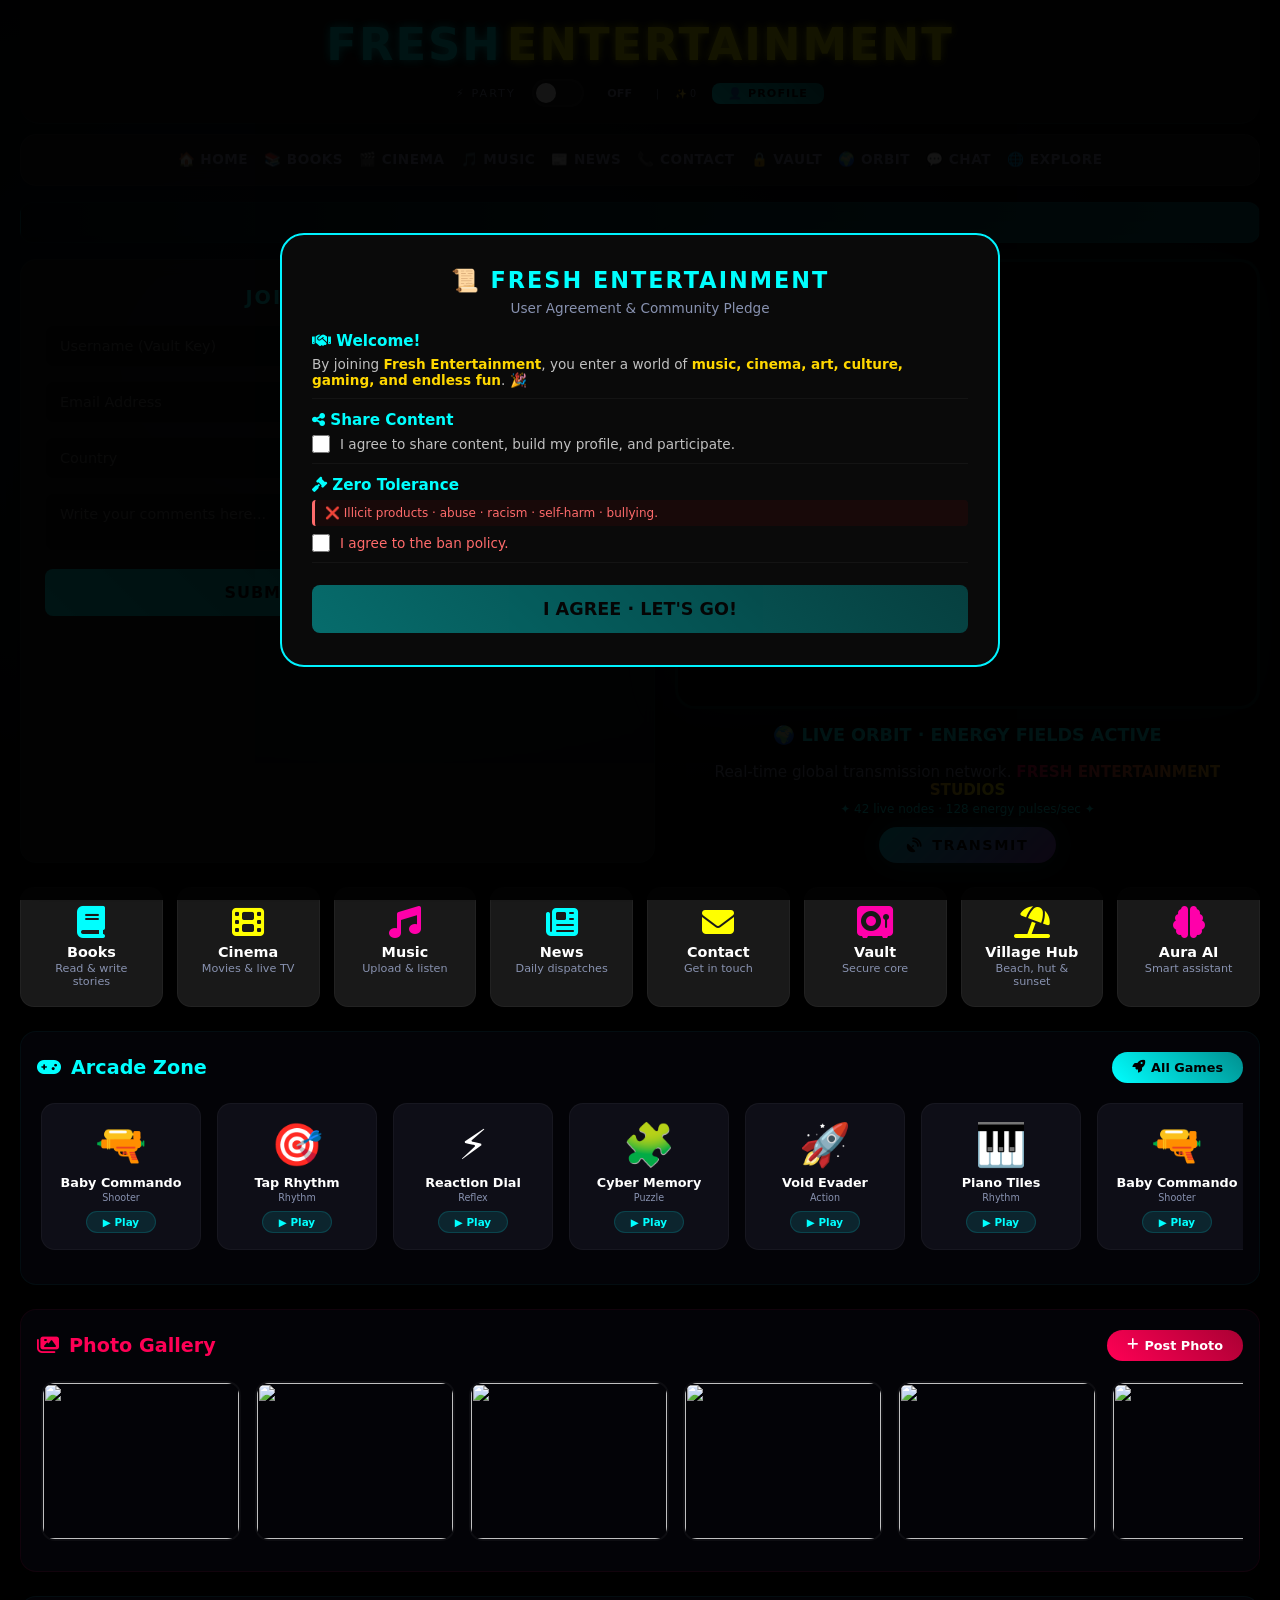
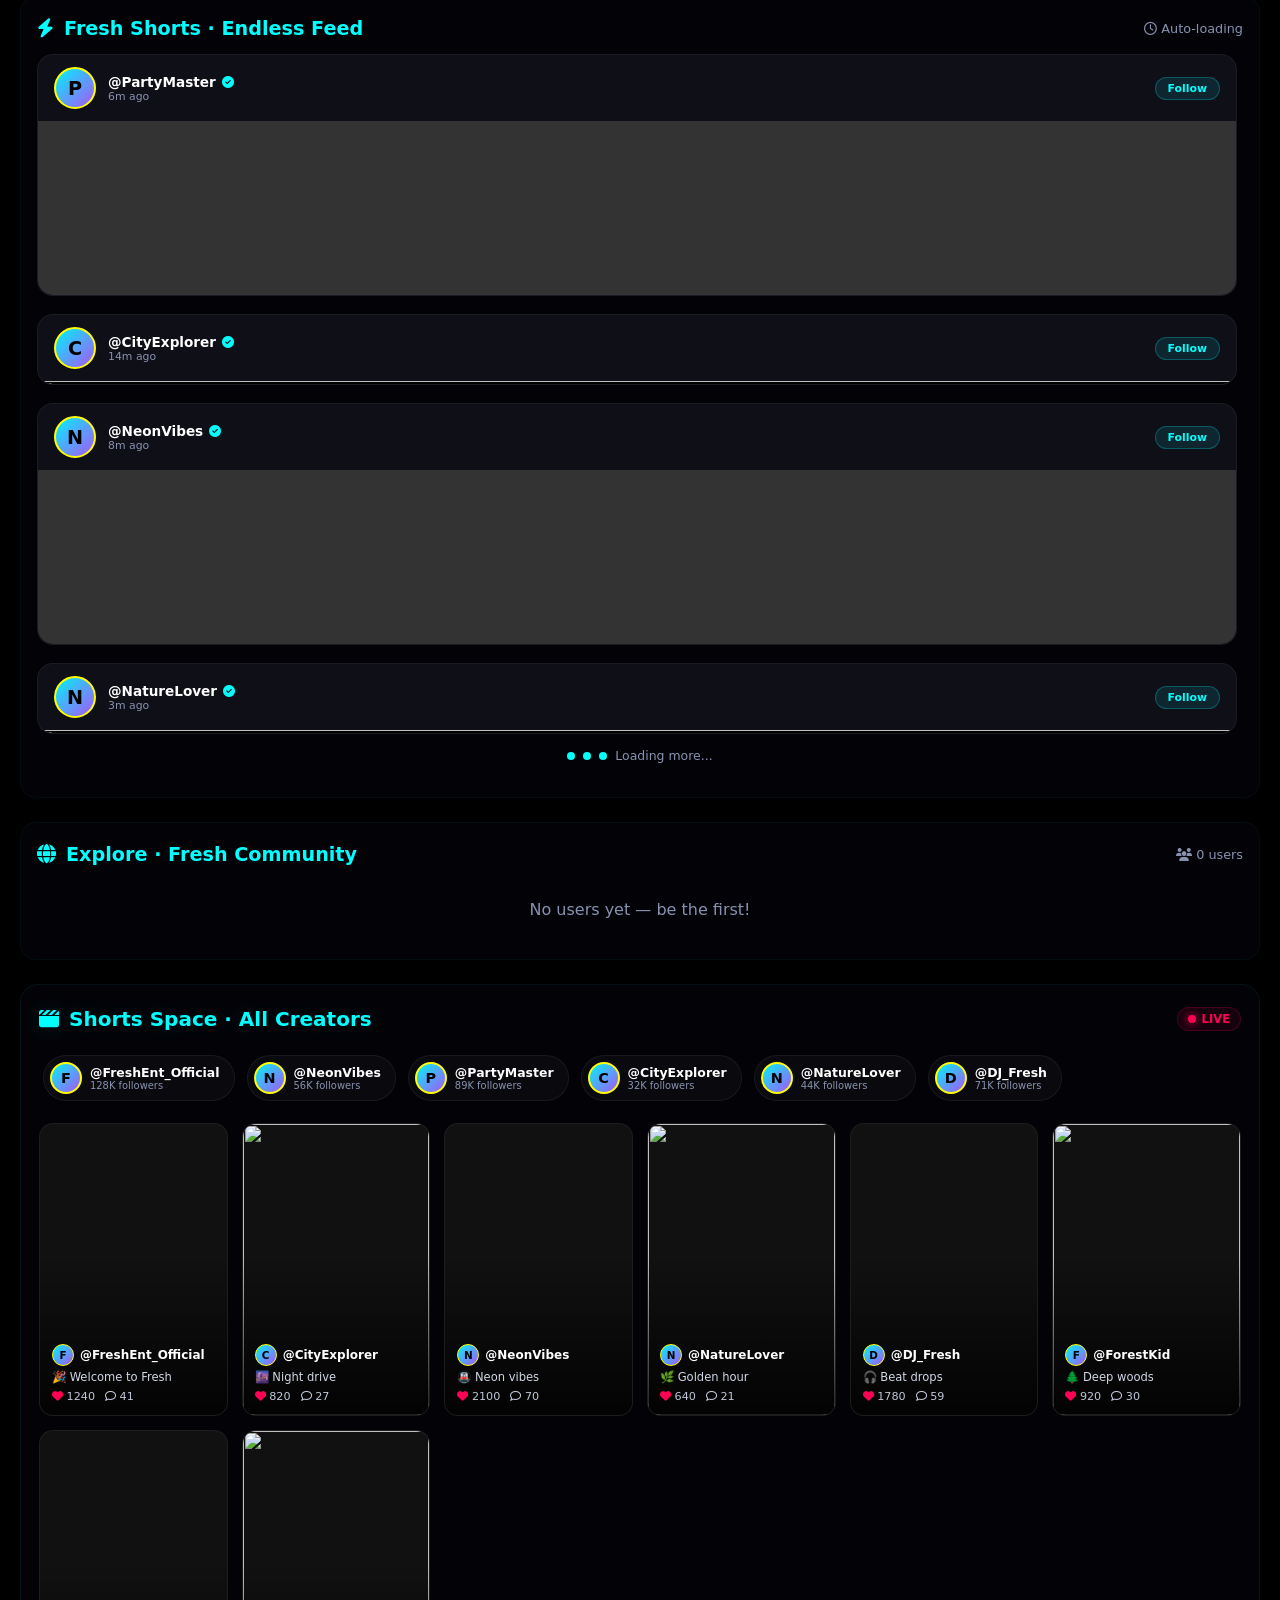
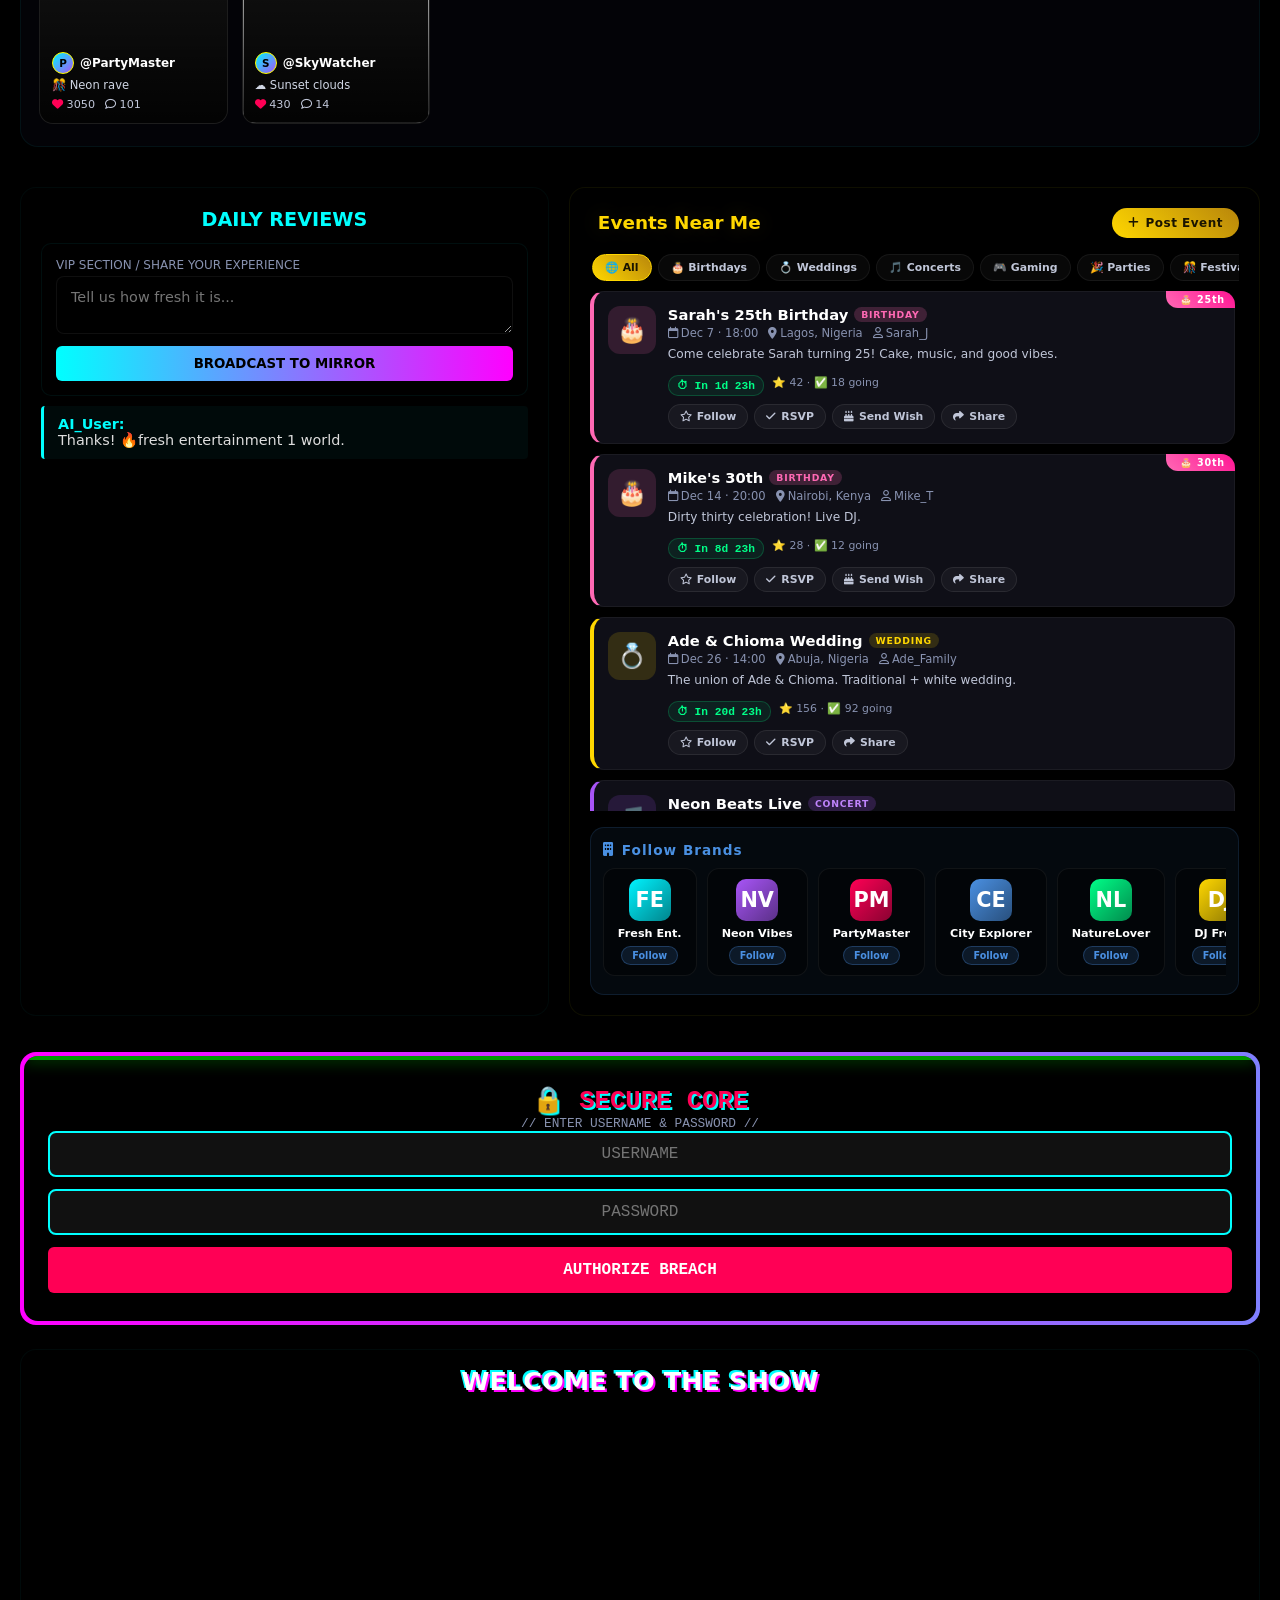
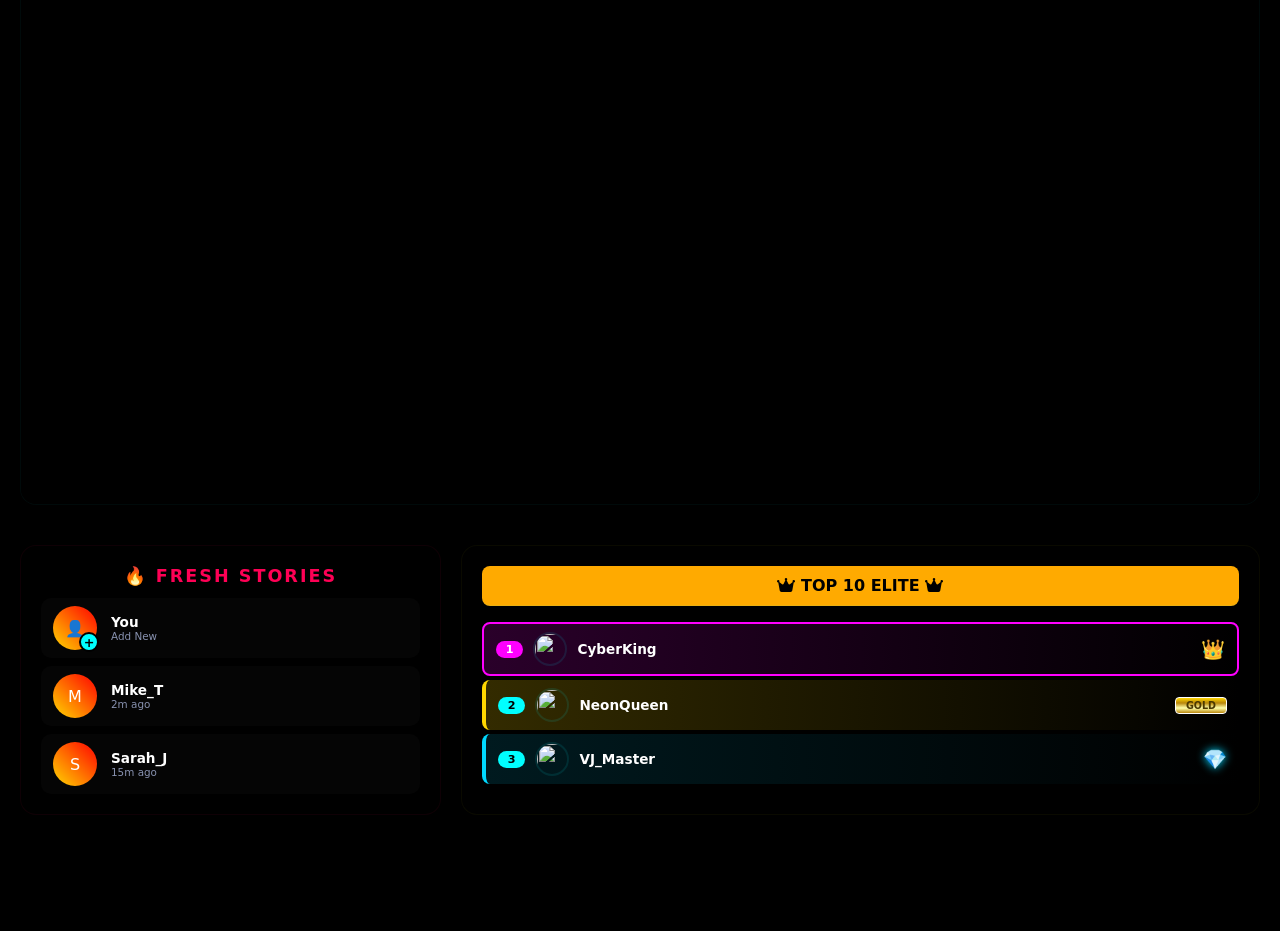
==== commit f7348ad8: "Update index.html" ====
--- a/index.html
+++ b/index.html
@@ -6,21 +6,18 @@
   <meta name="theme-color" content="#00FFFF">
   <meta name="apple-mobile-web-app-capable" content="yes">
   <title>Fresh Entertainment · Profile & Globe</title>
-<link rel="manifest" href="manifest.webmanifest">
-<meta name="theme-color" content="#00FFFF">
+  <link rel="manifest" href="manifest.webmanifest">
   <link rel="stylesheet" href="https://cdnjs.cloudflare.com/ajax/libs/font-awesome/6.4.0/css/all.min.css">
   <script src="https://cdnjs.cloudflare.com/ajax/libs/three.js/r128/three.min.js"></script>
   <script src="https://cdn.jsdelivr.net/npm/three@0.128.0/examples/js/controls/OrbitControls.js"></script>
+  <script src="fresh-core.js"></script>
 
   <style>
-    /* ── RESET & BASE ── */
     * { margin:0; padding:0; box-sizing:border-box; font-family:'Segoe UI',system-ui,sans-serif; }
     html { scroll-behavior:smooth; }
-    body {
-      background:#000; color:#fff; min-height:100vh; overflow-x:hidden; width:100%;
-    }
+    body { background:#000; color:#fff; min-height:100vh; overflow-x:hidden; }
     #fixed-bg {
-      position:fixed; top:0; left:0; width:100%; height:100%; z-index:0;
+      position:fixed; inset:0; z-index:0;
       background:radial-gradient(ellipse at 30% 40%, #0a1a2a 0%, #000 70%);
       animation:bgPulse 12s infinite alternate; pointer-events:none;
     }
@@ -29,7 +26,7 @@
       100% { background:radial-gradient(ellipse at 70% 60%, #1a0a1a 0%, #000 70%); }
     }
     .scanline-overlay {
-      position:fixed; top:0; left:0; width:100%; height:100%; z-index:50; pointer-events:none;
+      position:fixed; inset:0; z-index:50; pointer-events:none;
       background:repeating-linear-gradient(0deg, rgba(0,0,0,0.15) 0px, rgba(0,0,0,0.15) 1px, transparent 1px, transparent 3px);
       display:none;
     }
@@ -39,9 +36,7 @@
       0% { filter:contrast(1.1) brightness(1.1) hue-rotate(0deg); }
       100% { filter:contrast(1.3) brightness(1.3) hue-rotate(20deg); }
     }
-    body.party-mode .fresh, body.party-mode .ent {
-      animation:neonCycle 0.5s infinite;
-    }
+    body.party-mode .fresh, body.party-mode .ent { animation:neonCycle 0.5s infinite; }
     @keyframes neonCycle {
       0% { color:#ff0000; text-shadow:0 0 20px red; }
       20% { color:#ffff00; text-shadow:0 0 20px yellow; }
@@ -53,12 +48,11 @@
 
     .content-wrap { position:relative; z-index:1; width:100%; max-width:1400px; margin:0 auto; padding:0 20px 100px; }
 
-    /* ── FAST BUTTONS & TRANSITIONS ── */
-    .submit-btn, .transmission-btn, .scanner-btn, .rev-submit, .post-photo-btn, .arcade-btn, .vault-btn, .agree-btn, .profile-actions button {
+    .submit-btn, .transmission-btn, .rev-submit, .post-photo-btn, .arcade-btn, .vault-btn, .agree-btn, .profile-actions button, .short-action, .trade-btn, .evt-filter, .evt-action {
       transition: all 0.15s cubic-bezier(0.4, 0, 0.2, 1) !important;
     }
-    .submit-btn:active, .transmission-btn:active, .scanner-btn:active, .rev-submit:active, .post-photo-btn:active, .arcade-btn:active, .vault-btn:active, .agree-btn:active, .profile-actions button:active {
-      transform: scale(0.95) !important;
+    .submit-btn:active, .transmission-btn:active, .rev-submit:active, .post-photo-btn:active, .arcade-btn:active, .vault-btn:active, .agree-btn:active, .profile-actions button:active, .short-action:active, .trade-btn:active, .evt-action:active {
+      transform: scale(0.96) !important;
     }
 
     /* ── HEADER ── */
@@ -68,706 +62,642 @@
       text-align:center; border-bottom:1px solid rgba(0,243,255,0.08);
       border-radius:0 0 20px 20px; margin-bottom:10px;
     }
-    .logo-container { line-height:0.9; }
     .fresh { color:#00FFFF; text-shadow:0 0 10px #00FFFF; font-size:2.8rem; font-weight:900; letter-spacing:2px; }
     .ent { color:#FFFF00; text-shadow:0 0 10px #FFFF00; font-size:2.8rem; font-weight:900; letter-spacing:2px; }
 
-    .party-toggle-row {
-      display:flex; align-items:center; justify-content:center; gap:16px; padding:8px 0 4px; flex-wrap:wrap;
-    }
+    .party-toggle-row { display:flex; align-items:center; justify-content:center; gap:16px; padding:8px 0 4px; flex-wrap:wrap; }
     .party-toggle-row .label { font-size:0.7rem; text-transform:uppercase; letter-spacing:2px; color:#8892b0; }
-    .party-switch {
-      position:relative; width:52px; height:28px; background:#222; border-radius:30px; cursor:pointer;
-      transition:0.4s; border:2px solid rgba(255,255,255,0.06); flex-shrink:0;
-    }
+    .party-switch { position:relative; width:52px; height:28px; background:#222; border-radius:30px; cursor:pointer; transition:0.4s; border:2px solid rgba(255,255,255,0.06); flex-shrink:0; }
     .party-switch.active { background:linear-gradient(90deg,#ff0055,#a855f7,#00f3ff); border-color:#00f3ff; box-shadow:0 0 30px rgba(0,243,255,0.3); }
-    .party-switch .knob {
-      position:absolute; top:2px; left:2px; width:20px; height:20px; border-radius:50%; background:#fff;
-      transition:0.4s cubic-bezier(0.34,1.56,0.64,1); box-shadow:0 2px 8px rgba(0,0,0,0.4);
-    }
+    .party-switch .knob { position:absolute; top:2px; left:2px; width:20px; height:20px; border-radius:50%; background:#fff; transition:0.4s cubic-bezier(0.34,1.56,0.64,1); }
     .party-switch.active .knob { left:26px; background:#000; box-shadow:0 0 20px rgba(0,243,255,0.6); }
     .party-status { font-size:0.7rem; font-weight:700; color:#8892b0; min-width:40px; text-align:center; }
     .party-status.on { color:#00f3ff; text-shadow:0 0 10px #00f3ff; }
 
-    nav {
-      background:rgba(34,34,34,0.8); backdrop-filter:blur(10px);
-      padding:12px 16px; display:flex; justify-content:center; flex-wrap:wrap; gap:8px 16px;
-      border-radius:16px; margin:10px 0 16px; border:1px solid rgba(255,255,255,0.04);
-    }
+    nav { background:rgba(34,34,34,0.8); backdrop-filter:blur(10px); padding:12px 16px; display:flex; justify-content:center; flex-wrap:wrap; gap:8px 16px; border-radius:16px; margin:10px 0 16px; border:1px solid rgba(255,255,255,0.04); }
     nav a { color:#8892b0; text-decoration:none; font-size:0.85rem; font-weight:600; text-transform:uppercase; letter-spacing:0.5px; transition:all 0.3s; padding:4px 0; border-bottom:2px solid transparent; }
-    nav a:hover { color:#00f3ff; border-bottom-color:#00f3ff; transform:translateY(-1px); }
-
-    .news-banner {
-      background:linear-gradient(90deg,#000f13,#006875); color:#fff; padding:10px 0;
-      overflow:hidden; white-space:nowrap; border-radius:12px; margin-bottom:16px; border:1px solid rgba(0,243,255,0.06);
-    }
-    .news-content {
-      display:inline-block; padding-left:100%; animation:scrollText 28s linear infinite; font-weight:600; font-size:0.9rem; letter-spacing:0.5px;
-    }
-    .news-banner:hover .news-content { animation-play-state:paused; }
+    nav a:hover { color:#00f3ff; border-bottom-color:#00f3ff; }
+
+    .news-banner { background:linear-gradient(90deg,#000f13,#006875); color:#fff; padding:10px 0; overflow:hidden; white-space:nowrap; border-radius:12px; margin-bottom:16px; border:1px solid rgba(0,243,255,0.06); }
+    .news-content { display:inline-block; padding-left:100%; animation:scrollText 28s linear infinite; font-weight:600; font-size:0.9rem; }
     @keyframes scrollText { 0%{transform:translateX(0)} 100%{transform:translateX(-100%)} }
 
     /* ── MAIN GRID ── */
     .main-grid { display:flex; flex-wrap:wrap; gap:20px; margin-bottom:24px; }
     .main-grid>* { flex:1; min-width:280px; }
 
-    .form-container {
-      background:rgba(34,34,34,0.7); backdrop-filter:blur(8px);
-      padding:30px 28px; border-radius:16px; border:1px solid rgba(0,243,255,0.06); box-shadow:0 8px 30px rgba(0,0,0,0.3);
-    }
+    .form-container { background:rgba(34,34,34,0.7); backdrop-filter:blur(8px); padding:26px 24px; border-radius:16px; border:1px solid rgba(0,243,255,0.06); box-shadow:0 8px 30px rgba(0,0,0,0.3); }
     .form-container h2 { color:#00FFFF; text-align:center; font-size:1.2rem; letter-spacing:2px; margin-bottom:16px; }
     .form-group { margin-bottom:14px; }
     .form-row { display:flex; gap:12px; flex-wrap:wrap; }
     .form-row>* { flex:1; min-width:120px; }
-    input, textarea {
+    input, textarea, select {
       width:100%; padding:12px 14px; background:rgba(0,0,0,0.5); border:1px solid rgba(255,255,255,0.06);
-      color:#fff; border-radius:8px; outline:none; transition:0.3s; font-size:0.9rem;
-    }
-    input:focus, textarea:focus { border-color:#00FFFF; box-shadow:0 0 20px rgba(0,243,255,0.04); }
-    .submit-btn {
-      background:linear-gradient(45deg,#00FFFF,#008f8f); color:#000; font-weight:700; border:none; padding:14px;
-      width:100%; font-size:1rem; cursor:pointer; text-transform:uppercase; border-radius:8px; transition:0.15s; letter-spacing:1px;
-    }
-    .submit-btn:hover { transform:scale(1.02); background:linear-gradient(45deg,#FFFF00,#ff8800); box-shadow:0 0 30px rgba(255,255,0,0.15); }
-
-    /* ── GLOBE REPLACEMENT ── */
-    .image-section {
-      position:relative; display:flex; flex-direction:column; align-items:center; justify-content:center;
-      padding:0; background:transparent; border:none; border-radius:0; overflow:hidden; min-height:450px;
-    }
-    #globe-container {
-      width:100%; height:450px; border-radius:20px; overflow:hidden;
-      border:3px solid rgba(0,243,255,0.15); box-shadow:0 0 60px rgba(0,243,255,0.08);
-      position:relative; background:#000;
-    }
+      color:#fff; border-radius:8px; outline:none; transition:0.3s; font-size:0.9rem; font-family:inherit;
+    }
+    input:focus, textarea:focus, select:focus { border-color:#00FFFF; box-shadow:0 0 20px rgba(0,243,255,0.04); }
+    .submit-btn { background:linear-gradient(45deg,#00FFFF,#008f8f); color:#000; font-weight:700; border:none; padding:14px; width:100%; font-size:1rem; cursor:pointer; text-transform:uppercase; border-radius:8px; letter-spacing:1px; }
+    .submit-btn:hover { transform:scale(1.02); background:linear-gradient(45deg,#FFFF00,#ff8800); }
+
+    /* ── WELCOME STRIP ── */
+    .welcome-strip {
+      display:flex; align-items:center; gap:12px; padding:12px 14px; margin-bottom:14px;
+      background:linear-gradient(135deg,rgba(0,243,255,0.08),rgba(168,85,247,0.08));
+      border:1px solid rgba(0,243,255,0.2); border-radius:12px;
+    }
+    .welcome-strip .ws-avatar {
+      width:46px; height:46px; border-radius:50%; flex-shrink:0;
+      background:linear-gradient(135deg,#00f3ff,#a855f7);
+      display:flex; align-items:center; justify-content:center;
+      font-size:1.3rem; font-weight:900; color:#000; border:2px solid #ffff00;
+    }
+    .welcome-strip .ws-info { flex:1; min-width:0; }
+    .welcome-strip .ws-name { font-weight:800; font-size:0.95rem; color:#00FFFF; }
+    .welcome-strip .ws-meta { font-size:0.7rem; color:#8892b0; }
+    .welcome-strip .ws-points { font-family:'Courier New',monospace; font-weight:900; color:#ffd700; font-size:1.1rem; }
+    .welcome-strip .ws-logout {
+      background:rgba(255,0,85,0.1); border:1px solid rgba(255,0,85,0.3); color:#ff0055;
+      padding:6px 12px; border-radius:20px; font-size:0.7rem; font-weight:700; cursor:pointer; font-family:inherit;
+    }
+
+    /* ── TRADING SIMULATOR (compact, in form area) ── */
+    .trade-panel { background:rgba(0,0,0,0.5); border:1px solid rgba(255,215,0,0.12); border-radius:14px; padding:14px; }
+    .trade-panel-head { display:flex; justify-content:space-between; align-items:center; margin-bottom:10px; }
+    .trade-panel-head h3 { color:#ffd700; font-size:0.9rem; letter-spacing:1.5px; display:flex; align-items:center; gap:6px; }
+    .trade-panel-head .badge { background:linear-gradient(45deg,#ffd700,#b8860b); color:#000; padding:3px 10px; border-radius:20px; font-size:0.6rem; font-weight:900; letter-spacing:1px; }
+
+    .trade-ticker { display:flex; align-items:center; gap:14px; flex-wrap:wrap; background:rgba(0,0,0,0.4); border:1px solid rgba(255,215,0,0.12); border-radius:10px; padding:10px 12px; margin-bottom:10px; }
+    .trade-pair { display:flex; align-items:baseline; gap:8px; flex-wrap:wrap; }
+    .trade-pair .pair-name { font-family:'Courier New',monospace; font-weight:900; font-size:0.95rem; color:#ffd700; }
+    .trade-pair .pair-price { font-family:'Courier New',monospace; font-size:1.05rem; font-weight:900; color:#00ff88; }
+    .trade-pair .pair-change { font-size:0.75rem; font-weight:700; padding:2px 8px; border-radius:6px; }
+    .trade-pair .pair-change.up { color:#00ff88; background:rgba(0,255,136,0.08); }
+    .trade-pair .pair-change.down { color:#ff4444; background:rgba(255,68,68,0.08); }
+    #tradeClock { font-family:'Courier New',monospace; font-size:0.7rem; color:#8892b0; margin-left:auto; }
+
+    .chart-wrap { position:relative; background:#050510; border-radius:10px; border:1px solid rgba(255,215,0,0.12); overflow:hidden; margin-bottom:10px; }
+    #tradeChart { display:block; width:100%; height:220px; }
+
+    .trade-stats { display:grid; grid-template-columns:repeat(auto-fit, minmax(88px, 1fr)); gap:6px; margin-bottom:10px; }
+    .trade-stat { background:rgba(0,0,0,0.4); border:1px solid rgba(255,255,255,0.05); border-radius:8px; padding:6px 8px; text-align:center; }
+    .trade-stat .label { font-size:0.56rem; color:#8892b0; text-transform:uppercase; letter-spacing:0.5px; }
+    .trade-stat .value { font-family:'Courier New',monospace; font-size:0.82rem; font-weight:900; margin-top:2px; }
+    .trade-stat .value.up { color:#00ff88; }
+    .trade-stat .value.down { color:#ff4444; }
+    .trade-stat .value.neutral { color:#ffd700; }
+
+    .trade-amount-row { display:flex; gap:6px; align-items:center; flex-wrap:wrap; margin-bottom:10px; }
+    .trade-amount-row label { font-size:0.68rem; color:#8892b0; }
+    .trade-amount-row input { width:90px; padding:8px; font-family:'Courier New',monospace; background:#0a0a14; border:1px solid rgba(255,215,0,0.2); color:#ffd700; text-align:center; font-weight:900; font-size:0.8rem; }
+    .trade-amount-row .quick-btn { padding:5px 9px; background:rgba(255,215,0,0.06); border:1px solid rgba(255,215,0,0.15); color:#ffd700; border-radius:16px; font-size:0.65rem; font-weight:700; cursor:pointer; font-family:inherit; }
+    .trade-amount-row .quick-btn:hover { background:rgba(255,215,0,0.15); }
+
+    .trade-controls { display:flex; gap:6px; margin-bottom:10px; }
+    .trade-btn { flex:1; padding:10px 6px; border:none; border-radius:8px; font-weight:900; font-size:0.75rem; cursor:pointer; letter-spacing:1px; font-family:inherit; text-transform:uppercase; display:inline-flex; align-items:center; justify-content:center; gap:5px; }
+    .trade-btn.buy { background:linear-gradient(135deg,#00ff88,#008f4f); color:#001a0f; box-shadow:0 0 15px rgba(0,255,136,0.25); }
+    .trade-btn.buy:hover { box-shadow:0 0 30px rgba(0,255,136,0.5); }
+    .trade-btn.sell { background:linear-gradient(135deg,#ff4444,#aa0000); color:#fff; }
+    .trade-btn.sell:hover { box-shadow:0 0 30px rgba(255,68,68,0.5); }
+    .trade-btn.close { background:linear-gradient(135deg,#ffd700,#b8860b); color:#1a1400; }
+
+    .trade-log { background:rgba(0,0,0,0.5); border:1px solid rgba(255,255,255,0.05); border-radius:8px; max-height:90px; overflow-y:auto; padding:6px 10px; }
+    .trade-log::-webkit-scrollbar { width:4px; }
+    .trade-log::-webkit-scrollbar-thumb { background:#ffd700; border-radius:10px; }
+    .trade-log-row { display:flex; justify-content:space-between; padding:4px 0; font-family:'Courier New',monospace; font-size:0.68rem; border-bottom:1px solid rgba(255,255,255,0.03); }
+    .trade-log-row:last-child { border-bottom:none; }
+    .trade-log-row .time { color:#8892b0; }
+    .trade-log-row .action.buy { color:#00ff88; font-weight:900; }
+    .trade-log-row .action.sell { color:#ff4444; font-weight:900; }
+    .trade-log-row .action.close { color:#ffd700; font-weight:900; }
+    .trade-log-empty { text-align:center; color:#8892b0; font-size:0.68rem; padding:10px; }
+
+    /* ── GLOBE ── */
+    .image-section { position:relative; display:flex; flex-direction:column; align-items:center; justify-content:center; min-height:450px; }
+    #globe-container { width:100%; height:450px; border-radius:20px; overflow:hidden; border:3px solid rgba(0,243,255,0.15); box-shadow:0 0 60px rgba(0,243,255,0.08); position:relative; background:#000; }
     #globe-container canvas { display:block; width:100%; height:100%; }
-    .glitch-gate {
-      position:absolute; inset:-8px; pointer-events:none; z-index:10;
-      border:2px solid transparent; border-image:linear-gradient(45deg, #ff0055, #00ffff, #a855f7, #ff0055) 1;
-      animation:gateGlitch 3s infinite step-start;
-      border-radius:24px;
-      box-shadow:inset 0 0 60px rgba(0,243,255,0.1), 0 0 40px rgba(255,0,85,0.1);
-    }
-    @keyframes gateGlitch {
-      0%, 100% { opacity:0.8; transform:translate(0); }
-      10% { opacity:0.4; transform:translate(-2px,2px); }
-      20% { opacity:0.9; transform:translate(2px,-1px); }
-      30% { opacity:0.5; transform:translate(-1px,3px); }
-      40% { opacity:0.9; transform:translate(1px,-2px); }
-      50% { opacity:0.7; transform:translate(-3px,0); }
-      60% { opacity:0.9; transform:translate(0); }
-      70% { opacity:0.4; transform:translate(2px,2px); }
-      80% { opacity:0.8; transform:translate(-2px,-2px); }
-      90% { opacity:0.6; transform:translate(1px,1px); }
-    }
-    .globe-text {
-      margin-top:16px; color:#8892b0; font-size:0.95rem; line-height:1.6; text-align:center; padding:0 16px;
-      display:flex; flex-direction:column; align-items:center; gap:10px;
-    }
-    .globe-text .ghead h3 { color:#00FFFF; font-size:1.1rem; margin-bottom:8px; text-shadow:0 0 20px rgba(0,243,255,0.1); }
-    .highlight-text {
-      background:linear-gradient(to right, #ff0055, #ffff00); -webkit-background-clip:text; -webkit-text-fill-color:transparent; font-weight:800;
-    }
-    .transmission-btn {
-      background:linear-gradient(135deg, #00f3ff, #a855f7);
-      border:none; color:#000; font-weight:900; padding:10px 28px; border-radius:40px;
-      cursor:pointer; font-size:0.9rem; letter-spacing:1.5px;
-      box-shadow:0 0 30px rgba(0,243,255,0.3);
-      transition:0.15s; margin-top:4px;
-      display:inline-flex; align-items:center; gap:10px;
-    }
+    .glitch-gate { position:absolute; inset:-8px; pointer-events:none; z-index:10; border:2px solid transparent; border-image:linear-gradient(45deg, #ff0055, #00ffff, #a855f7, #ff0055) 1; animation:gateGlitch 3s infinite step-start; border-radius:24px; }
+    @keyframes gateGlitch { 0%,100%{opacity:0.8;transform:translate(0)} 50%{opacity:0.7;transform:translate(-3px,0)} }
+    .globe-text { margin-top:16px; color:#8892b0; font-size:0.95rem; text-align:center; padding:0 16px; display:flex; flex-direction:column; align-items:center; gap:10px; }
+    .globe-text .ghead h3 { color:#00FFFF; font-size:1.1rem; margin-bottom:8px; }
+    .highlight-text { background:linear-gradient(to right, #ff0055, #ffff00); -webkit-background-clip:text; -webkit-text-fill-color:transparent; font-weight:800; }
+    .transmission-btn { background:linear-gradient(135deg, #00f3ff, #a855f7); border:none; color:#000; font-weight:900; padding:10px 28px; border-radius:40px; cursor:pointer; font-size:0.9rem; letter-spacing:1.5px; box-shadow:0 0 30px rgba(0,243,255,0.3); display:inline-flex; align-items:center; gap:10px; }
     .transmission-btn:hover { transform:scale(1.05); box-shadow:0 0 50px rgba(0,243,255,0.5); }
-    .transmission-btn:active { transform:scale(0.95); }
 
     /* ── SYSTEM LINKS ── */
     .system-links { display:flex; flex-wrap:wrap; gap:14px; margin-bottom:24px; }
-    .system-links .system-card {
-      flex:1; min-width:140px; background:rgba(42,42,42,0.6); backdrop-filter:blur(8px);
-      padding:18px 20px; border-radius:14px; text-align:center; cursor:pointer;
-      transition:all 0.3s; border:1px solid rgba(255,255,255,0.04); text-decoration:none; color:#fff;
-    }
-    .system-links .system-card:hover { transform:translateY(-4px); border-color:#00FFFF; box-shadow:0 8px 30px rgba(0,243,255,0.08); background:rgba(0,243,255,0.04); }
+    .system-links .system-card { flex:1; min-width:140px; background:rgba(42,42,42,0.6); padding:18px 20px; border-radius:14px; text-align:center; cursor:pointer; transition:all 0.3s; border:1px solid rgba(255,255,255,0.04); text-decoration:none; color:#fff; }
+    .system-links .system-card:hover { transform:translateY(-4px); border-color:#00FFFF; box-shadow:0 8px 30px rgba(0,243,255,0.08); }
     .system-links .system-card i { font-size:2rem; display:block; margin-bottom:6px; }
     .system-links .system-card h3 { font-size:0.9rem; font-weight:700; }
     .system-links .system-card p { font-size:0.7rem; color:#8892b0; margin-top:2px; }
-    .icon-glow-cyan { color:#00FFFF; }
-    .icon-glow-yellow { color:#FFFF00; }
-    .icon-glow-pink { color:#ff00aa; }
+    .icon-glow-cyan { color:#00FFFF; } .icon-glow-yellow { color:#FFFF00; } .icon-glow-pink { color:#ff00aa; }
 
     /* ── GAME ARCADE ── */
-    .game-arcade-section {
-      background:rgba(5,5,10,0.7); backdrop-filter:blur(8px); border-radius:16px; padding:20px 16px;
-      margin-bottom:24px; border:1px solid rgba(0,243,255,0.04);
-    }
-    .game-arcade-header {
-      display:flex; justify-content:space-between; align-items:center; margin-bottom:14px; flex-wrap:wrap; gap:10px;
-    }
-    .game-arcade-header h2 { color:#00FFFF; font-size:1.2rem; text-shadow:0 0 20px rgba(0,243,255,0.1); display:flex; align-items:center; gap:10px; }
-    .game-arcade-header .arcade-btn {
-      background:linear-gradient(45deg,#00FFFF,#008f8f); color:#000; border:none; padding:8px 20px; border-radius:30px;
-      font-weight:700; font-size:0.8rem; cursor:pointer; transition:0.15s; text-decoration:none; display:inline-flex; align-items:center; gap:6px;
-    }
-    .game-arcade-header .arcade-btn:hover { transform:scale(1.05); box-shadow:0 0 30px rgba(0,243,255,0.2); }
-    .games-scroll-wrap {
-      overflow-x:auto; overflow-y:hidden; padding:6px 4px 14px; scroll-snap-type:x mandatory;
-      -webkit-overflow-scrolling:touch; scrollbar-width:thin; scrollbar-color:#00FFFF transparent;
-    }
+    .game-arcade-section { background:rgba(5,5,10,0.7); border-radius:16px; padding:20px 16px; margin-bottom:24px; border:1px solid rgba(0,243,255,0.04); }
+    .game-arcade-header { display:flex; justify-content:space-between; align-items:center; margin-bottom:14px; flex-wrap:wrap; gap:10px; }
+    .game-arcade-header h2 { color:#00FFFF; font-size:1.2rem; display:flex; align-items:center; gap:10px; }
+    .arcade-btn { background:linear-gradient(45deg,#00FFFF,#008f8f); color:#000; border:none; padding:8px 20px; border-radius:30px; font-weight:700; font-size:0.8rem; cursor:pointer; text-decoration:none; display:inline-flex; align-items:center; gap:6px; }
+    .games-scroll-wrap { overflow-x:auto; padding:6px 4px 14px; scrollbar-width:thin; scrollbar-color:#00FFFF transparent; }
     .games-scroll-wrap::-webkit-scrollbar { height:4px; }
-    .games-scroll-wrap::-webkit-scrollbar-track { background:transparent; }
     .games-scroll-wrap::-webkit-scrollbar-thumb { background:#00FFFF; border-radius:10px; }
-    .games-scroll-track {
-      display:flex; gap:16px; width:max-content; padding-right:10px; animation:scrollGames 40s linear infinite;
-    }
+    .games-scroll-track { display:flex; gap:16px; width:max-content; animation:scrollGames 40s linear infinite; }
     .games-scroll-track:hover { animation-play-state:paused; }
     @keyframes scrollGames { 0%{transform:translateX(0)} 100%{transform:translateX(-50%)} }
-    .game-mini-card {
-      flex:0 0 auto; width:160px; background:rgba(18,18,28,0.8); backdrop-filter:blur(8px);
-      border-radius:14px; padding:16px 14px; text-align:center; border:1px solid rgba(255,255,255,0.04);
-      scroll-snap-align:start; transition:0.3s; cursor:pointer;
-    }
-    .game-mini-card:hover { border-color:#00FFFF; transform:translateY(-4px) scale(1.02); box-shadow:0 8px 30px rgba(0,243,255,0.06); }
+    .game-mini-card { flex:0 0 auto; width:160px; background:rgba(18,18,28,0.8); border-radius:14px; padding:16px 14px; text-align:center; border:1px solid rgba(255,255,255,0.04); cursor:pointer; transition:0.3s; }
+    .game-mini-card:hover { border-color:#00FFFF; transform:translateY(-4px) scale(1.02); }
     .game-mini-card .emoji { font-size:2.6rem; display:block; margin-bottom:6px; }
     .game-mini-card .gtitle { font-size:0.8rem; font-weight:700; }
     .game-mini-card .gsub { font-size:0.6rem; color:#8892b0; margin-top:2px; }
-    .game-mini-card .gplay {
-      margin-top:8px; background:rgba(0,243,255,0.1); border:1px solid rgba(0,243,255,0.15);
-      color:#00FFFF; padding:4px 16px; border-radius:20px; font-size:0.65rem; font-weight:700; display:inline-block; transition:0.3s;
-    }
-    .game-mini-card:hover .gplay { background:#00FFFF; color:#000; box-shadow:0 0 20px rgba(0,243,255,0.2); }
+    .game-mini-card .gplay { margin-top:8px; background:rgba(0,243,255,0.1); border:1px solid rgba(0,243,255,0.15); color:#00FFFF; padding:4px 16px; border-radius:20px; font-size:0.65rem; font-weight:700; display:inline-block; }
 
     /* ── PHOTO GALLERY ── */
-    .photo-gallery-section {
-      background:rgba(5,5,10,0.7); backdrop-filter:blur(8px); border-radius:16px; padding:20px 16px;
-      margin-bottom:24px; border:1px solid rgba(255,0,85,0.06);
-    }
-    .gallery-header {
-      display:flex; justify-content:space-between; align-items:center; margin-bottom:14px; flex-wrap:wrap; gap:10px;
-    }
-    .gallery-header h2 { color:#ff0055; font-size:1.2rem; text-shadow:0 0 20px rgba(255,0,85,0.1); display:flex; align-items:center; gap:10px; }
-    .gallery-header .post-photo-btn {
-      background:linear-gradient(45deg,#ff0055,#aa0033); color:#fff; border:none; padding:8px 20px; border-radius:30px;
-      font-weight:700; font-size:0.8rem; cursor:pointer; transition:0.15s; display:inline-flex; align-items:center; gap:6px;
-    }
-    .gallery-header .post-photo-btn:hover { transform:scale(1.05); box-shadow:0 0 30px rgba(255,0,85,0.25); }
-    .gallery-scroll-wrap {
-      overflow-x:auto; overflow-y:hidden; padding:6px 4px 10px; scroll-snap-type:x mandatory;
-      -webkit-overflow-scrolling:touch; scrollbar-width:thin; scrollbar-color:#ff0055 transparent;
-    }
+    .photo-gallery-section { background:rgba(5,5,10,0.7); border-radius:16px; padding:20px 16px; margin-bottom:24px; border:1px solid rgba(255,0,85,0.06); }
+    .gallery-header { display:flex; justify-content:space-between; align-items:center; margin-bottom:14px; flex-wrap:wrap; gap:10px; }
+    .gallery-header h2 { color:#ff0055; font-size:1.2rem; display:flex; align-items:center; gap:10px; }
+    .post-photo-btn { background:linear-gradient(45deg,#ff0055,#aa0033); color:#fff; border:none; padding:8px 20px; border-radius:30px; font-weight:700; font-size:0.8rem; cursor:pointer; display:inline-flex; align-items:center; gap:6px; }
+    .gallery-scroll-wrap { overflow-x:auto; padding:6px 4px 10px; scrollbar-width:thin; scrollbar-color:#ff0055 transparent; }
     .gallery-scroll-wrap::-webkit-scrollbar { height:4px; }
-    .gallery-scroll-wrap::-webkit-scrollbar-track { background:transparent; }
     .gallery-scroll-wrap::-webkit-scrollbar-thumb { background:#ff0055; border-radius:10px; }
-    .gallery-track {
-      display:flex; gap:14px; width:max-content; animation:scrollGallery 35s linear infinite;
-    }
+    .gallery-track { display:flex; gap:14px; width:max-content; animation:scrollGallery 35s linear infinite; }
     .gallery-track:hover { animation-play-state:paused; }
     @keyframes scrollGallery { 0%{transform:translateX(0)} 100%{transform:translateX(-50%)} }
-    .gallery-item {
-      flex:0 0 auto; width:200px; height:160px; border-radius:14px; overflow:hidden;
-      border:2px solid rgba(255,255,255,0.04); scroll-snap-align:start; transition:0.3s; position:relative;
-    }
-    .gallery-item:hover { border-color:#ff0055; transform:scale(1.04); box-shadow:0 8px 30px rgba(255,0,85,0.1); }
+    .gallery-item { flex:0 0 auto; width:200px; height:160px; border-radius:14px; overflow:hidden; border:2px solid rgba(255,255,255,0.04); transition:0.3s; position:relative; }
+    .gallery-item:hover { border-color:#ff0055; transform:scale(1.04); }
     .gallery-item img { width:100%; height:100%; object-fit:cover; display:block; }
-    .gallery-item .g-overlay {
-      position:absolute; inset:0; background:linear-gradient(to top, rgba(0,0,0,0.7), transparent 60%);
-      display:flex; align-items:flex-end; padding:8px 12px; opacity:0; transition:0.3s;
-    }
+    .gallery-item .g-overlay { position:absolute; inset:0; background:linear-gradient(to top, rgba(0,0,0,0.7), transparent 60%); display:flex; align-items:flex-end; padding:8px 12px; opacity:0; transition:0.3s; }
     .gallery-item:hover .g-overlay { opacity:1; }
-    .gallery-item .g-overlay .g-caption { font-size:0.7rem; font-weight:600; color:#fff; text-shadow:0 2px 8px rgba(0,0,0,0.8); }
-
-    /* ── SHORTS FEED ── */
-    .shorts-feed-section {
-      background:rgba(5,5,10,0.7); backdrop-filter:blur(8px); border-radius:16px;
-      padding:20px 16px; margin-bottom:24px; border:1px solid rgba(0,243,255,0.04);
-    }
-    .shorts-header {
-      display:flex; justify-content:space-between; align-items:center; margin-bottom:14px; flex-wrap:wrap; gap:10px;
-    }
-    .shorts-header h2 { color:#00FFFF; font-size:1.2rem; text-shadow:0 0 20px rgba(0,243,255,0.1); display:flex; align-items:center; gap:10px; }
-    .shorts-feed {
-      display:flex; flex-direction:column; gap:20px; max-height:600px; overflow-y:auto; padding-right:6px;
-      scroll-snap-type:y mandatory;
-    }
-    .shorts-feed::-webkit-scrollbar { width:4px; }
-    .shorts-feed::-webkit-scrollbar-track { background:transparent; }
+    .gallery-item .g-caption { font-size:0.7rem; font-weight:600; color:#fff; }
+
+    /* ── ENDLESS SHORTS FEED ── */
+    .shorts-feed-section { background:rgba(5,5,10,0.7); border-radius:16px; padding:20px 16px; margin-bottom:24px; border:1px solid rgba(0,243,255,0.04); }
+    .shorts-header { display:flex; justify-content:space-between; align-items:center; margin-bottom:14px; flex-wrap:wrap; gap:10px; }
+    .shorts-header h2 { color:#00FFFF; font-size:1.2rem; display:flex; align-items:center; gap:10px; }
+    .shorts-feed { display:flex; flex-direction:column; gap:18px; max-height:680px; overflow-y:auto; padding-right:6px; scroll-behavior:smooth; }
+    .shorts-feed::-webkit-scrollbar { width:6px; }
     .shorts-feed::-webkit-scrollbar-thumb { background:#00FFFF; border-radius:10px; }
-    .short-item {
-      scroll-snap-align:start; background:rgba(18,18,28,0.8); border-radius:16px;
-      overflow:hidden; border:1px solid rgba(255,255,255,0.04); display:flex;
-      flex-direction:column; transition:0.3s;
-    }
-    .short-item:hover { border-color:#00FFFF; transform:translateY(-2px); }
-    .short-item .media {
-      width:100%; aspect-ratio:16/9; background:#111; display:flex; align-items:center; justify-content:center;
-      position:relative; overflow:hidden;
-    }
-    .short-item .media img, .short-item .media video {
-      width:100%; height:100%; object-fit:cover;
-    }
-    .short-item .media .play-icon {
-      position:absolute; font-size:3rem; color:rgba(255,255,255,0.8); text-shadow:0 0 20px rgba(0,0,0,0.5);
-    }
-    .short-item .info {
-      padding:12px 16px; display:flex; justify-content:space-between; align-items:center;
-    }
-    .short-item .info .user { font-weight:700; font-size:0.85rem; }
-    .short-item .info .user span { color:#8892b0; font-weight:400; font-size:0.7rem; }
-    .short-item .info .actions { display:flex; gap:16px; font-size:0.9rem; }
-    .short-item .info .actions i { cursor:pointer; transition:0.15s; }
-    .short-item .info .actions i:hover { color:#00FFFF; transform:scale(1.2); }
-    .short-item .caption { padding:0 16px 12px; font-size:0.8rem; color:#c0c0c0; }
-
-    /* ── VAULT (with password) ── */
-    .vault-wrapper {
-      margin:20px 0; background:linear-gradient(90deg,#ff00ff,#00ffff,#ff00ff); background-size:400%;
-      padding:4px; border-radius:16px; animation:cyberGlow 3s linear infinite; box-shadow:0 0 30px rgba(0,243,255,0.15);
-    }
+
+    .short-item { background:rgba(18,18,28,0.85); border-radius:16px; overflow:hidden; border:1px solid rgba(255,255,255,0.05); transition:0.3s; }
+    .short-item:hover { border-color:rgba(0,243,255,0.35); }
+    .short-head { display:flex; align-items:center; gap:12px; padding:12px 16px; }
+    .short-avatar { width:42px; height:42px; border-radius:50%; flex-shrink:0; background:linear-gradient(135deg,#00f3ff,#a855f7); display:flex; align-items:center; justify-content:center; font-size:1.2rem; font-weight:900; color:#000; border:2px solid #ffff00; }
+    .short-meta { flex:1; min-width:0; }
+    .short-user { font-weight:700; font-size:0.85rem; display:flex; align-items:center; gap:6px; }
+    .short-user .verified { color:#00FFFF; font-size:0.75rem; }
+    .short-time { font-size:0.68rem; color:#8892b0; }
+    .short-follow { background:rgba(0,243,255,0.1); border:1px solid rgba(0,243,255,0.25); color:#00FFFF; padding:4px 12px; border-radius:20px; font-size:0.68rem; font-weight:700; cursor:pointer; font-family:inherit; }
+    .short-follow.following { background:rgba(255,0,85,0.15); border-color:rgba(255,0,85,0.3); color:#ff0055; }
+    .short-media { width:100%; max-height:480px; background:#000; display:flex; align-items:center; justify-content:center; overflow:hidden; }
+    .short-media img, .short-media video { width:100%; height:100%; object-fit:cover; display:block; max-height:480px; }
+    .short-caption { padding:12px 16px 6px; font-size:0.85rem; color:#d0d6e4; line-height:1.4; }
+    .short-actions { display:flex; align-items:center; gap:6px; padding:10px 12px 14px; flex-wrap:wrap; border-top:1px solid rgba(255,255,255,0.04); }
+    .short-action { display:inline-flex; align-items:center; gap:6px; background:rgba(255,255,255,0.03); border:1px solid rgba(255,255,255,0.06); color:#c0c6d8; padding:7px 14px; border-radius:24px; font-size:0.78rem; font-weight:600; cursor:pointer; font-family:inherit; }
+    .short-action:hover { background:rgba(0,243,255,0.08); border-color:rgba(0,243,255,0.25); color:#00FFFF; }
+    .short-action.liked { background:rgba(255,0,85,0.15); border-color:rgba(255,0,85,0.3); color:#ff0055; }
+    .short-comments { padding:0 16px 14px; display:none; }
+    .short-comments.open { display:block; }
+    .comment-list { max-height:180px; overflow-y:auto; margin-bottom:8px; }
+    .comment-row { display:flex; gap:10px; padding:6px 0; font-size:0.8rem; border-bottom:1px solid rgba(255,255,255,0.03); }
+    .comment-row .c-avatar { width:28px; height:28px; border-radius:50%; flex-shrink:0; background:linear-gradient(135deg,#a855f7,#00f3ff); display:flex; align-items:center; justify-content:center; font-size:0.7rem; font-weight:900; color:#000; }
+    .comment-row .c-body { flex:1; }
+    .comment-row .c-user { font-weight:700; color:#00FFFF; font-size:0.75rem; }
+    .comment-input-row { display:flex; gap:8px; }
+    .comment-input-row button { background:linear-gradient(45deg,#00FFFF,#008f8f); color:#000; border:none; padding:8px 16px; border-radius:20px; font-weight:700; font-size:0.75rem; cursor:pointer; font-family:inherit; }
+
+    .feed-loader { text-align:center; padding:14px; color:#8892b0; font-size:0.78rem; display:flex; align-items:center; justify-content:center; gap:8px; }
+    .feed-loader .dot { width:8px; height:8px; border-radius:50%; background:#00FFFF; animation:loaderPulse 1s infinite alternate; }
+    .feed-loader .dot:nth-child(2) { animation-delay:0.2s; }
+    .feed-loader .dot:nth-child(3) { animation-delay:0.4s; }
+    @keyframes loaderPulse { 0%{opacity:0.3;transform:scale(0.8)} 100%{opacity:1;transform:scale(1.2)} }
+
+    /* ── FULL SHORTS SPACE ── */
+    .shorts-space-section { background:rgba(5,5,10,0.75); border-radius:18px; padding:22px 18px; margin:24px 0; border:1px solid rgba(0,243,255,0.06); }
+    .shorts-space-header { display:flex; justify-content:space-between; align-items:center; margin-bottom:16px; flex-wrap:wrap; gap:10px; }
+    .shorts-space-header h2 { color:#00FFFF; font-size:1.25rem; display:flex; align-items:center; gap:10px; text-shadow:0 0 20px rgba(0,243,255,0.15); }
+    .shorts-space-header .live-dot { display:inline-flex; align-items:center; gap:6px; font-size:0.72rem; color:#ff0055; background:rgba(255,0,85,0.08); border:1px solid rgba(255,0,85,0.2); padding:4px 10px; border-radius:20px; font-weight:700; }
+    .shorts-space-header .live-dot::before { content:''; width:8px; height:8px; border-radius:50%; background:#ff0055; box-shadow:0 0 10px #ff0055; animation:liveBlink 1s infinite alternate; }
+    @keyframes liveBlink { 0%{opacity:0.4} 100%{opacity:1} }
+    .shorts-accounts-bar { display:flex; gap:12px; overflow-x:auto; padding:8px 4px 14px; margin-bottom:8px; scrollbar-width:thin; scrollbar-color:#00FFFF transparent; }
+    .shorts-accounts-bar::-webkit-scrollbar { height:4px; }
+    .shorts-accounts-bar::-webkit-scrollbar-thumb { background:#00FFFF; border-radius:10px; }
+    .short-account-chip { flex:0 0 auto; display:flex; align-items:center; gap:8px; background:rgba(255,255,255,0.03); border:1px solid rgba(255,255,255,0.06); padding:6px 14px 6px 6px; border-radius:30px; cursor:pointer; transition:0.25s; }
+    .short-account-chip:hover { border-color:#00FFFF; background:rgba(0,243,255,0.06); }
+    .short-account-chip .chip-avatar { width:32px; height:32px; border-radius:50%; background:linear-gradient(135deg,#00f3ff,#a855f7); display:flex; align-items:center; justify-content:center; font-size:0.9rem; font-weight:900; color:#000; border:2px solid #ffff00; flex-shrink:0; }
+    .short-account-chip .chip-name { font-size:0.78rem; font-weight:700; white-space:nowrap; }
+    .short-account-chip .chip-followers { font-size:0.62rem; color:#8892b0; }
+    .shorts-mosaic { display:grid; grid-template-columns:repeat(auto-fill, minmax(180px, 1fr)); gap:14px; }
+    .mosaic-tile { position:relative; aspect-ratio:9/14; border-radius:14px; overflow:hidden; background:#111; border:1px solid rgba(255,255,255,0.05); cursor:pointer; transition:0.3s; }
+    .mosaic-tile:hover { border-color:#00FFFF; transform:translateY(-4px); box-shadow:0 12px 30px rgba(0,243,255,0.12); }
+    .mosaic-tile img, .mosaic-tile video { width:100%; height:100%; object-fit:cover; display:block; }
+    .mosaic-overlay { position:absolute; inset:0; background:linear-gradient(to top, rgba(0,0,0,0.85) 0%, transparent 55%); display:flex; flex-direction:column; justify-content:flex-end; padding:12px; }
+    .mosaic-user { display:flex; align-items:center; gap:6px; font-size:0.75rem; font-weight:700; margin-bottom:4px; }
+    .mosaic-user .m-avatar { width:22px; height:22px; border-radius:50%; background:linear-gradient(135deg,#00f3ff,#a855f7); display:flex; align-items:center; justify-content:center; font-size:0.65rem; font-weight:900; color:#000; border:1.5px solid #ffff00; }
+    .mosaic-caption { font-size:0.72rem; color:#d0d6e4; margin-bottom:6px; }
+    .mosaic-actions { display:flex; gap:10px; font-size:0.7rem; color:#c0c6d8; }
+
+    /* ── EVENTS NEAR ME (activated) ── */
+    .events-container {
+      flex:2; min-width:280px; background:rgba(0,0,0,0.5); padding:20px; border-radius:16px;
+      border:1px solid rgba(255,255,0,0.06); position:relative;
+    }
+    .events-header { display:flex; justify-content:space-between; align-items:center; margin-bottom:12px; flex-wrap:wrap; gap:10px; }
+    .events-header h2 { color:#FFD700; font-size:1.15rem; display:flex; align-items:center; gap:8px; text-shadow:0 0 20px rgba(255,215,0,0.15); }
+    .post-event-btn {
+      background:linear-gradient(45deg,#FFD700,#b8860b); color:#1a1400; border:none;
+      padding:8px 16px; border-radius:24px; font-size:0.75rem; font-weight:900; cursor:pointer;
+      display:inline-flex; align-items:center; gap:6px; font-family:inherit; letter-spacing:0.5px;
+    }
+    .post-event-btn:hover { transform:scale(1.05); box-shadow:0 0 25px rgba(255,215,0,0.35); }
+
+    .event-filters { display:flex; gap:6px; overflow-x:auto; padding:4px 2px 10px; scrollbar-width:none; }
+    .event-filters::-webkit-scrollbar { display:none; }
+    .evt-filter {
+      flex:0 0 auto; padding:6px 12px; background:rgba(255,255,255,0.03); border:1px solid rgba(255,255,255,0.06);
+      color:#c0c6d8; border-radius:20px; font-size:0.68rem; font-weight:700; cursor:pointer; font-family:inherit;
+      display:inline-flex; align-items:center; gap:5px; white-space:nowrap;
+    }
+    .evt-filter.active { background:linear-gradient(45deg,#FFD700,#b8860b); color:#1a1400; border-color:#FFD700; }
+    .evt-filter:hover:not(.active) { border-color:rgba(255,215,0,0.4); color:#FFD700; }
+
+    .events-grid { display:flex; flex-direction:column; gap:10px; max-height:520px; overflow-y:auto; padding-right:4px; }
+    .events-grid::-webkit-scrollbar { width:4px; }
+    .events-grid::-webkit-scrollbar-thumb { background:#FFD700; border-radius:10px; }
+
+    .event-card {
+      background:rgba(18,18,28,0.85); border:1px solid rgba(255,255,255,0.05);
+      border-radius:14px; padding:14px; display:flex; gap:12px; position:relative;
+      transition:0.25s; border-left:4px solid #FFD700;
+    }
+    .event-card:hover { border-color:rgba(255,215,0,0.4); transform:translateX(3px); }
+    .event-card.type-birthday { border-left-color:#ff69b4; }
+    .event-card.type-wedding { border-left-color:#ffd700; }
+    .event-card.type-concert { border-left-color:#a855f7; }
+    .event-card.type-gaming { border-left-color:#00f3ff; }
+    .event-card.type-party { border-left-color:#ff0055; }
+    .event-card.type-festival { border-left-color:#00ff88; }
+    .event-card.type-brand { border-left-color:#4a90e2; }
+
+    .event-icon {
+      width:48px; height:48px; border-radius:12px; flex-shrink:0;
+      display:flex; align-items:center; justify-content:center; font-size:1.5rem;
+      background:rgba(255,215,0,0.1);
+    }
+    .event-card.type-birthday .event-icon { background:rgba(255,105,180,0.15); }
+    .event-card.type-wedding .event-icon { background:rgba(255,215,0,0.15); }
+    .event-card.type-concert .event-icon { background:rgba(168,85,247,0.15); }
+    .event-card.type-gaming .event-icon { background:rgba(0,243,255,0.15); }
+    .event-card.type-party .event-icon { background:rgba(255,0,85,0.15); }
+    .event-card.type-festival .event-icon { background:rgba(0,255,136,0.15); }
+    .event-card.type-brand .event-icon { background:rgba(74,144,226,0.15); }
+
+    .event-body { flex:1; min-width:0; }
+    .event-title { font-weight:800; font-size:0.92rem; margin-bottom:2px; display:flex; align-items:center; gap:6px; flex-wrap:wrap; }
+    .event-tag {
+      font-size:0.58rem; font-weight:900; letter-spacing:0.8px; text-transform:uppercase;
+      padding:2px 7px; border-radius:10px; background:rgba(255,215,0,0.15); color:#FFD700;
+    }
+    .event-card.type-birthday .event-tag { background:rgba(255,105,180,0.2); color:#ff69b4; }
+    .event-card.type-concert .event-tag { background:rgba(168,85,247,0.2); color:#c084fc; }
+    .event-card.type-gaming .event-tag { background:rgba(0,243,255,0.2); color:#00f3ff; }
+    .event-card.type-party .event-tag { background:rgba(255,0,85,0.2); color:#ff0055; }
+    .event-card.type-festival .event-tag { background:rgba(0,255,136,0.2); color:#00ff88; }
+    .event-card.type-brand .event-tag { background:rgba(74,144,226,0.2); color:#4a90e2; }
+
+    .event-meta { font-size:0.72rem; color:#8892b0; display:flex; gap:10px; flex-wrap:wrap; margin-top:3px; }
+    .event-meta i { margin-right:3px; }
+    .event-desc { font-size:0.76rem; color:#c0c6d8; margin-top:6px; line-height:1.4; }
+
+    .event-countdown {
+      display:inline-flex; align-items:center; gap:5px; font-size:0.7rem;
+      background:rgba(0,255,136,0.08); border:1px solid rgba(0,255,136,0.2);
+      color:#00ff88; padding:3px 8px; border-radius:10px; font-weight:800;
+      font-family:'Courier New',monospace; margin-top:6px;
+    }
+    .event-countdown.soon { background:rgba(255,68,68,0.08); border-color:rgba(255,68,68,0.25); color:#ff6666; animation:pulseCountdown 1.5s infinite; }
+    @keyframes pulseCountdown { 0%,100%{opacity:0.85} 50%{opacity:1} }
+
+    .event-actions { display:flex; gap:6px; margin-top:8px; flex-wrap:wrap; }
+    .evt-action {
+      background:rgba(255,255,255,0.04); border:1px solid rgba(255,255,255,0.08);
+      color:#c0c6d8; padding:5px 11px; border-radius:18px; font-size:0.68rem; font-weight:700;
+      cursor:pointer; font-family:inherit; display:inline-flex; align-items:center; gap:5px;
+    }
+    .evt-action:hover { background:rgba(255,215,0,0.08); border-color:rgba(255,215,0,0.3); color:#FFD700; }
+    .evt-action.active { background:linear-gradient(45deg,#FFD700,#b8860b); color:#1a1400; border-color:#FFD700; }
+    .evt-action.following { background:rgba(0,243,255,0.15); border-color:rgba(0,243,255,0.35); color:#00FFFF; }
+
+    /* Birthday-specific ribbon */
+    .event-ribbon {
+      position:absolute; top:-1px; right:-1px;
+      background:linear-gradient(45deg,#ff69b4,#ff1493); color:#fff;
+      padding:3px 10px 3px 14px; font-size:0.6rem; font-weight:900;
+      border-radius:0 14px 0 12px; letter-spacing:0.8px;
+    }
+
+    /* Brands follow bar */
+    .brands-bar {
+      margin-top:16px; padding:14px 12px;
+      background:rgba(74,144,226,0.06); border:1px solid rgba(74,144,226,0.15);
+      border-radius:14px;
+    }
+    .brands-bar h3 { font-size:0.85rem; color:#4a90e2; letter-spacing:1px; margin-bottom:10px; display:flex; align-items:center; gap:8px; }
+    .brands-scroll { display:flex; gap:10px; overflow-x:auto; padding-bottom:4px; scrollbar-width:none; }
+    .brands-scroll::-webkit-scrollbar { display:none; }
+    .brand-chip {
+      flex:0 0 auto; display:flex; flex-direction:column; align-items:center; gap:6px;
+      background:rgba(0,0,0,0.4); border:1px solid rgba(255,255,255,0.06);
+      padding:10px 14px; border-radius:12px; min-width:90px; cursor:pointer; transition:0.25s;
+    }
+    .brand-chip:hover { border-color:#4a90e2; transform:translateY(-3px); }
+    .brand-chip .b-logo {
+      width:42px; height:42px; border-radius:10px; display:flex; align-items:center; justify-content:center;
+      font-size:1.3rem; font-weight:900; color:#fff;
+    }
+    .brand-chip .b-name { font-size:0.7rem; font-weight:700; text-align:center; }
+    .brand-chip .b-follow {
+      font-size:0.6rem; font-weight:900; padding:3px 10px; border-radius:12px;
+      background:rgba(74,144,226,0.15); color:#4a90e2; border:1px solid rgba(74,144,226,0.3);
+    }
+    .brand-chip .b-follow.following { background:rgba(0,255,136,0.1); color:#00ff88; border-color:rgba(0,255,136,0.3); }
+
+    /* Event composer modal */
+    .modal-overlay {
+      position:fixed; inset:0; background:rgba(0,0,0,0.9); backdrop-filter:blur(8px);
+      z-index:5000; display:none; align-items:center; justify-content:center; padding:20px;
+    }
+    .modal-overlay.open { display:flex; }
+    .modal-box {
+      background:#0a0a14; border:2px solid #FFD700; max-width:520px; width:100%;
+      max-height:92vh; overflow-y:auto; padding:26px 22px; border-radius:20px;
+      box-shadow:0 0 60px rgba(255,215,0,0.2); position:relative;
+    }
+    .modal-box h2 { color:#FFD700; font-size:1.15rem; letter-spacing:1.5px; margin-bottom:16px; display:flex; align-items:center; gap:8px; }
+    .modal-box .close-modal {
+      position:absolute; top:12px; right:18px; font-size:1.8rem; cursor:pointer; color:#ff0055;
+      background:none; border:none; font-family:inherit;
+    }
+    .modal-box label { display:block; font-size:0.68rem; color:#8892b0; text-transform:uppercase; letter-spacing:0.7px; margin-bottom:4px; margin-top:10px; }
+    .modal-box input, .modal-box textarea, .modal-box select { padding:10px 12px; font-size:0.85rem; }
+    .event-type-picker { display:grid; grid-template-columns:repeat(4,1fr); gap:6px; margin-top:6px; }
+    .event-type-opt {
+      padding:10px 6px; background:rgba(255,255,255,0.03); border:1px solid rgba(255,255,255,0.08);
+      border-radius:10px; text-align:center; cursor:pointer; transition:0.2s; font-family:inherit;
+    }
+    .event-type-opt:hover { border-color:rgba(255,215,0,0.4); }
+    .event-type-opt.active { background:linear-gradient(45deg,rgba(255,215,0,0.15),rgba(255,215,0,0.05)); border-color:#FFD700; }
+    .event-type-opt .et-icon { font-size:1.3rem; display:block; margin-bottom:3px; }
+    .event-type-opt .et-name { font-size:0.6rem; color:#c0c6d8; font-weight:700; }
+    .event-type-opt.active .et-name { color:#FFD700; }
+    .modal-box .submit-btn { margin-top:16px; }
+
+    /* ── TRADING standalone section (kept for redundancy removed) ── */
+    .trading-section { display:none; }
+
+    /* ── VAULT ── */
+    .vault-wrapper { margin:20px 0; background:linear-gradient(90deg,#ff00ff,#00ffff,#ff00ff); background-size:400%; padding:4px; border-radius:16px; animation:cyberGlow 3s linear infinite; }
     @keyframes cyberGlow { 0%{background-position:0%} 100%{background-position:400%} }
-    .vault-interface {
-      background:#000; padding:28px 24px; border-radius:14px; text-align:center; position:relative; overflow:hidden;
-    }
-    .scanner-line {
-      position:absolute; top:0; left:0; width:100%; height:4px; background:#00ff00;
-      box-shadow:0 0 15px #00ff00; opacity:0.6; animation:scanVertical 2s linear infinite; pointer-events:none;
-    }
+    .vault-interface { background:#000; padding:28px 24px; border-radius:14px; text-align:center; position:relative; overflow:hidden; }
+    .scanner-line { position:absolute; top:0; left:0; width:100%; height:4px; background:#00ff00; box-shadow:0 0 15px #00ff00; opacity:0.6; animation:scanVertical 2s linear infinite; pointer-events:none; }
     @keyframes scanVertical { 0%{top:0%;opacity:0} 50%{opacity:1} 100%{top:100%;opacity:0} }
     .vault-title { font-family:'Courier New',monospace; color:#ff0055; font-size:1.6rem; text-shadow:2px 2px 0px #00ffff; }
     .vault-hint { color:#8892b0; font-size:0.8rem; font-family:'Courier New',monospace; }
-    .vault-input {
-      background:#111; border:2px solid #00ffff; color:#00ffff; font-family:'Courier New',monospace;
-      font-size:1rem; text-align:center; margin-bottom:12px;
-    }
-    .vault-btn {
-      background:#ff0055; color:white; font-family:'Courier New',monospace; font-size:1rem; padding:14px;
-      width:100%; border:none; cursor:pointer; font-weight:900; transition:0.15s; border-radius:6px;
-    }
+    .vault-input { background:#111; border:2px solid #00ffff; color:#00ffff; font-family:'Courier New',monospace; font-size:1rem; text-align:center; margin-bottom:12px; }
+    .vault-btn { background:#ff0055; color:white; font-family:'Courier New',monospace; font-size:1rem; padding:14px; width:100%; border:none; cursor:pointer; font-weight:900; border-radius:6px; }
     .vault-btn:hover { background:#ffff00; color:black; }
     #vaultStatus { margin-top:10px; font-size:0.8rem; display:none; }
 
     /* ── VIDEO ── */
-    .video-section-wrapper {
-      margin:24px 0; background:rgba(0,0,0,0.5); backdrop-filter:blur(8px); border-radius:16px;
-      overflow:hidden; border:1px solid rgba(0,243,255,0.04);
-    }
+    .video-section-wrapper { margin:24px 0; background:rgba(0,0,0,0.5); border-radius:16px; overflow:hidden; border:1px solid rgba(0,243,255,0.04); }
     .video-welcome-header { text-align:center; padding:16px 20px 8px; }
     .video-welcome-header h2 { font-size:1.6rem; font-weight:900; text-transform:uppercase; color:#fff; text-shadow:2px 2px 0px #ff00ff, -2px -2px 0px #00ffff; }
     .video-container { width:100%; aspect-ratio:16/9; background:#000; }
     .video-container iframe { width:100%; height:100%; border:none; }
 
-    /* ── CONTENT BREACH ── */
-    .content-breach-section { display:flex; flex-wrap:wrap; gap:20px; padding:24px 0; align-items:stretch; }
-    .about-left { flex:1; min-width:240px; padding-right:20px; }
-    .about-left h3 { font-size:1.4rem; color:#00FFFF; text-shadow:0 0 20px rgba(0,243,255,0.1); margin-bottom:10px; }
-    .about-left p { color:#8892b0; line-height:1.7; font-size:0.95rem; }
-    .tiktok-vault {
-      flex:0 0 300px; min-width:240px; background:#000; border:2px solid rgba(255,255,255,0.04);
-      border-radius:20px; position:relative; overflow:hidden; height:400px;
-    }
-    .video-feed { height:100%; overflow-y:auto; scroll-snap-type:y mandatory; scrollbar-width:none; }
-    .video-feed::-webkit-scrollbar { display:none; }
-    .feed-item { width:100%; height:100%; scroll-snap-align:start; background:#000; display:flex; align-items:center; justify-content:center; position:relative; }
-    .feed-item video { width:100%; height:100%; object-fit:cover; }
-    .vid-caption { position:absolute; bottom:40px; left:16px; font-size:0.8rem; text-shadow:2px 2px 8px #000; color:#fff; font-weight:600; }
-    .upload-overlay { position:absolute; bottom:16px; right:16px; z-index:10; }
-    .upload-circle {
-      width:44px; height:44px; background:#00e1ff; border-radius:50%; display:flex; align-items:center; justify-content:center;
-      cursor:pointer; box-shadow:0 0 20px rgba(0,225,255,0.3); color:#000; font-size:1.3rem; transition:0.3s;
-    }
-    .upload-circle:hover { transform:scale(1.08); box-shadow:0 0 40px rgba(0,225,255,0.5); }
-
-    /* ── MOVIE & MUSIC SCROLLERS ── */
-    .movie-scroller-area { margin:20px 0; }
-    .section-title-yellow { color:#FFFF00; text-shadow:0 0 20px rgba(255,255,0,0.1); font-size:1.2rem; margin:16px 0 10px; }
-    .section-title-cyan { color:#00FFFF; text-shadow:0 0 20px rgba(0,243,255,0.1); font-size:1.2rem; margin:16px 0 10px; }
-    .scroll-row { display:flex; overflow:hidden; border-radius:12px; border:1px solid rgba(255,255,255,0.04); }
-    .scroll-track { display:flex; gap:12px; animation:scrollHorizontal 30s linear infinite; }
-    .reverse-track { animation-direction:reverse; }
-    @keyframes scrollHorizontal { 0%{transform:translateX(0)} 100%{transform:translateX(-50%)} }
-    .yt-card { flex:0 0 280px; height:160px; background:#111; border-radius:10px; overflow:hidden; border:1px solid rgba(255,255,255,0.04); transition:0.3s; }
-    .yt-card:hover { border-color:#00FFFF; transform:scale(1.03); }
-    .yt-card iframe { width:100%; height:100%; border:none; }
-
-    /* ── REVIEWS & EVENTS ── */
+    /* ── REVIEWS ── */
     .modern-split-section { display:flex; flex-wrap:wrap; gap:20px; padding:16px 0; }
-    .mirror-tubes {
-      flex:1.5; min-width:280px; background:rgba(0,0,0,0.5); backdrop-filter:blur(8px);
-      padding:20px; border-radius:16px; border:1px solid rgba(0,243,255,0.04);
-    }
-    .section-header-glow-cyan { color:#00FFFF; text-shadow:0 0 20px rgba(0,243,255,0.1); font-size:1.2rem; text-align:center; margin-bottom:12px; }
+    .mirror-tubes { flex:1.5; min-width:280px; background:rgba(0,0,0,0.5); padding:20px; border-radius:16px; border:1px solid rgba(0,243,255,0.04); }
+    .section-header-glow-cyan { color:#00FFFF; font-size:1.2rem; text-align:center; margin-bottom:12px; }
     .review-input-zone { background:rgba(0,0,0,0.4); padding:14px; border-radius:10px; border:1px solid rgba(0,243,255,0.06); margin-bottom:10px; }
     .review-input-zone textarea { resize:vertical; min-height:50px; margin-bottom:8px; }
-    .rev-submit {
-      background:linear-gradient(90deg,#00FFFF,#ff00ff); border:none; padding:10px; width:100%; font-weight:700;
-      cursor:pointer; border-radius:6px; color:#000; transition:0.15s;
-    }
-    .rev-submit:hover { transform:scale(1.02); box-shadow:0 0 30px rgba(0,243,255,0.1); }
+    .rev-submit { background:linear-gradient(90deg,#00FFFF,#ff00ff); border:none; padding:10px; width:100%; font-weight:700; cursor:pointer; border-radius:6px; color:#000; }
     .mirror-display-zone { max-height:260px; overflow-y:auto; }
     .review-card { background:rgba(0,243,255,0.04); padding:10px 14px; margin-bottom:6px; border-left:3px solid #00FFFF; border-radius:4px; color:#ddd; font-size:0.9rem; }
     .review-card strong { color:#00FFFF; }
 
-    .events-container {
-      flex:2; min-width:260px; background:rgba(0,0,0,0.5); backdrop-filter:blur(8px);
-      padding:20px; border-radius:16px; border:1px solid rgba(255,255,0,0.04); position:relative; display:flex; flex-direction:column; justify-content:center;
-    }
-    .events-slider { display:flex; overflow-x:auto; gap:20px; padding:10px 30px; scroll-behavior:smooth; scrollbar-width:none; }
-    .events-slider::-webkit-scrollbar { display:none; }
-    .event-circle-frame { flex:0 0 auto; text-align:center; cursor:pointer; transition:0.3s; }
-    .event-circle-frame img { width:80px; height:80px; border-radius:50%; border:3px solid transparent; object-fit:cover; transition:0.3s; }
-    .event-circle-frame:hover img { border-color:#00FFFF; box-shadow:0 0 30px rgba(0,243,255,0.2); transform:scale(1.08); }
-    .event-circle-frame span { display:block; font-size:0.7rem; font-weight:600; color:#8892b0; margin-top:4px; }
-    .scroll-btn { position:absolute; top:50%; transform:translateY(-50%); background:rgba(0,0,0,0.6); border:none; color:#fff; font-size:1.4rem; cursor:pointer; padding:0 12px; border-radius:50%; line-height:1.4; z-index:5; }
-    .scroll-btn.left { left:4px; }
-    .scroll-btn.right { right:4px; }
-
-    /* ── SOCIAL & VIP ── */
+    /* ── SOCIAL ── */
     .social-vip-grid { display:flex; flex-wrap:wrap; gap:20px; padding:16px 0; }
-    .stories-vault {
-      flex:1; min-width:260px; background:rgba(0,0,0,0.5); backdrop-filter:blur(8px);
-      padding:20px; border-radius:16px; border:1px solid rgba(255,0,85,0.06);
-    }
-    .sexy-title { color:#ff0055; text-transform:uppercase; text-shadow:0 0 20px rgba(255,0,85,0.1); text-align:center; font-size:1.1rem; letter-spacing:2px; margin-bottom:12px; }
-    .stories-scroll-box { display:flex; flex-direction:column; gap:8px; max-height:280px; overflow-y:auto; padding-right:4px; }
-    .story-item {
-      display:flex; align-items:center; gap:14px; background:rgba(255,255,255,0.02);
-      padding:8px 12px; border-radius:10px; cursor:pointer; transition:0.3s;
-    }
+    .stories-vault { flex:1; min-width:260px; background:rgba(0,0,0,0.5); padding:20px; border-radius:16px; border:1px solid rgba(255,0,85,0.06); }
+    .sexy-title { color:#ff0055; text-transform:uppercase; text-align:center; font-size:1.1rem; letter-spacing:2px; margin-bottom:12px; }
+    .stories-scroll-box { display:flex; flex-direction:column; gap:8px; max-height:280px; overflow-y:auto; }
+    .story-item { display:flex; align-items:center; gap:14px; background:rgba(255,255,255,0.02); padding:8px 12px; border-radius:10px; cursor:pointer; transition:0.3s; }
     .story-item:hover { background:rgba(255,0,85,0.06); transform:translateX(4px); }
-    .story-circle { width:44px; height:44px; border-radius:50%; padding:2px; background:linear-gradient(45deg,gold,red); flex-shrink:0; position:relative; }
+    .story-circle { width:44px; height:44px; border-radius:50%; padding:2px; background:linear-gradient(45deg,gold,red); flex-shrink:0; position:relative; display:flex; align-items:center; justify-content:center; }
     .story-circle img { width:100%; height:100%; border-radius:50%; border:2px solid #000; object-fit:cover; }
     .add-story-plus { position:absolute; bottom:-2px; right:-2px; background:#00FFFF; color:#000; border-radius:50%; width:20px; height:20px; display:flex; align-items:center; justify-content:center; font-size:0.8rem; font-weight:700; border:2px solid #000; }
-    .story-info p { margin:0; }
     .story-user { font-weight:700; font-size:0.85rem; }
     .story-time { font-size:0.65rem; color:#8892b0; }
 
-    .vip-leaderboard {
-      flex:2; min-width:280px; background:rgba(0,0,0,0.5); backdrop-filter:blur(8px);
-      padding:20px; border-radius:16px; border:1px solid rgba(255,255,0,0.04);
-    }
-    .vip-header { background:#ffaa00; color:#000; padding:10px; text-align:center; font-weight:900; font-size:1rem; border-radius:8px; margin-bottom:12px; }
+    .vip-leaderboard { flex:2; min-width:280px; background:rgba(0,0,0,0.5); padding:20px; border-radius:16px; border:1px solid rgba(255,255,0,0.04); }
+    .vip-header { background:#ffaa00; color:#000; padding:10px; text-align:center; font-weight:900; border-radius:8px; margin-bottom:12px; }
     .scrollable-ranks { max-height:300px; overflow-y:auto; }
-    .rank-link { text-decoration:none; color:#fff; display:block; }
-    .rank-item {
-      display:flex; align-items:center; padding:8px 12px; margin:4px 0; border-radius:8px;
-      background:rgba(255,255,255,0.02); transition:0.3s; gap:10px;
-    }
-    .rank-item:hover { background:rgba(255,255,255,0.04); }
+    .rank-item { display:flex; align-items:center; padding:8px 12px; margin:4px 0; border-radius:8px; background:rgba(255,255,255,0.02); gap:10px; }
     .rank-img { width:34px; height:34px; border-radius:50%; object-fit:cover; border:2px solid rgba(0,243,255,0.1); }
     .rank-name { font-weight:600; flex:1; font-size:0.85rem; }
-    .rank-tag { font-size:0.6rem; color:#8892b0; }
     .rank-badge-ultra { background:#ff00ff; padding:2px 10px; border-radius:20px; font-weight:700; font-size:0.7rem; color:#fff; }
     .rank-badge { background:#00FFFF; padding:2px 10px; border-radius:20px; font-weight:700; font-size:0.7rem; color:#000; }
-    .rank-1 { background:linear-gradient(90deg,#2a002a,#000); border:2px solid #ff00ff; box-shadow:0 0 15px rgba(255,0,255,0.1); }
+    .rank-1 { background:linear-gradient(90deg,#2a002a,#000); border:2px solid #ff00ff; }
     .rank-2 { border-left:4px solid gold; background:linear-gradient(90deg,#332b00,#000); }
     .rank-3 { border-left:4px solid #00d9ff; background:linear-gradient(90deg,#001a1f,#000); }
     .reward-crown { font-size:1.2rem; }
-    .reward-gold-bar-realistic { background:linear-gradient(180deg,#ffd700,#b8860b,#ffffaa,#b8860b); color:#4a3800; padding:2px 10px; border-radius:4px; font-weight:700; border:1px solid #fff; box-shadow:0 0 10px gold; font-size:0.6rem; }
+    .reward-gold-bar-realistic { background:linear-gradient(180deg,#ffd700,#b8860b,#ffffaa,#b8860b); color:#4a3800; padding:2px 10px; border-radius:4px; font-weight:700; border:1px solid #fff; font-size:0.6rem; }
     .reward-diamond-realistic { font-size:1.2rem; text-shadow:0 0 10px #00d9ff; }
     .star-rank { min-width:20px; font-weight:700; color:#8892b0; font-size:0.8rem; }
     .rank-normal { border-bottom:1px solid rgba(255,255,255,0.03); }
 
+    /* ── EXPLORE ── */
+    .explore-section { background:rgba(5,5,10,0.7); border-radius:16px; padding:20px 16px; margin-bottom:24px; border:1px solid rgba(0,243,255,0.04); }
+    .explore-header { display:flex; justify-content:space-between; align-items:center; margin-bottom:14px; flex-wrap:wrap; gap:10px; }
+    .explore-header h2 { color:#00FFFF; font-size:1.2rem; display:flex; align-items:center; gap:10px; }
+    .explore-grid { display:grid; grid-template-columns:repeat(auto-fill,minmax(200px,1fr)); gap:14px; }
+    .explore-user { background:rgba(18,18,28,0.8); border-radius:14px; padding:16px; text-align:center; border:1px solid rgba(255,255,255,0.04); transition:0.3s; }
+    .explore-user:hover { border-color:#00FFFF; transform:translateY(-4px); }
+    .explore-user .avatar { width:60px; height:60px; border-radius:50%; margin:0 auto 8px; border:2px solid #00FFFF; display:flex; align-items:center; justify-content:center; font-size:1.6rem; font-weight:900; background:linear-gradient(135deg,#00f3ff,#a855f7); color:#000; }
+    .explore-user .name { font-weight:700; font-size:0.9rem; }
+    .explore-user .bio { font-size:0.7rem; color:#8892b0; margin:4px 0 8px; }
+    .explore-user .actions { display:flex; gap:6px; justify-content:center; flex-wrap:wrap; }
+    .explore-user .actions button { background:rgba(0,243,255,0.06); border:1px solid rgba(0,243,255,0.15); color:#00FFFF; padding:4px 12px; border-radius:20px; font-size:0.65rem; font-weight:600; cursor:pointer; font-family:inherit; }
+    .explore-user .actions button.following { background:rgba(255,0,85,0.1); border-color:rgba(255,0,85,0.2); color:#ff0055; }
+
+    /* ── LOADING SCREEN — SWIFT WIND WAVES ── */
+    #loading-screen {
+      position:fixed; inset:0; z-index:99999; background:#000;
+      display:flex; flex-direction:column; align-items:center; justify-content:center;
+      transition:opacity 0.2s ease; overflow:hidden;
+    }
+    #loading-screen.fade-out { opacity:0; pointer-events:none; }
+    .wind-waves { position:absolute; inset:0; overflow:hidden; pointer-events:none; }
+    .wind-wave {
+      position:absolute; left:-60%; width:220%; height:3px;
+      background:linear-gradient(90deg, transparent, #00ffff 20%, #a855f7 50%, #ff0055 80%, transparent);
+      filter:blur(0.5px); border-radius:50% 50% 0 0;
+      animation: windSweep 0.9s cubic-bezier(0.22,0.61,0.36,1) infinite;
+      transform-origin:center;
+    }
+    .wind-wave:nth-child(1) { top:12%; animation-delay:0s; height:2px; opacity:0.4; }
+    .wind-wave:nth-child(2) { top:26%; animation-delay:0.08s; height:3px; opacity:0.65; }
+    .wind-wave:nth-child(3) { top:40%; animation-delay:0.16s; height:4px; opacity:0.9; }
+    .wind-wave:nth-child(4) { top:54%; animation-delay:0.24s; height:3px; opacity:0.75; }
+    .wind-wave:nth-child(5) { top:68%; animation-delay:0.32s; height:4px; opacity:1; }
+    .wind-wave:nth-child(6) { top:82%; animation-delay:0.4s; height:2px; opacity:0.55; }
+    .wind-wave:nth-child(7) { top:92%; animation-delay:0.48s; height:3px; opacity:0.35; }
+    @keyframes windSweep {
+      0% { transform: translateX(-40%) scaleY(1); opacity:0; }
+      20% { opacity:1; }
+      70% { transform: translateX(30%) scaleY(2.2); opacity:1; }
+      100% { transform: translateX(90%) scaleY(0.4); opacity:0; }
+    }
+
+    .wind-dust {
+      position:absolute; width:3px; height:3px; border-radius:50%; background:#00ffff;
+      box-shadow:0 0 8px #00ffff; animation: dustFloat 1.8s ease-out infinite;
+    }
+    .wind-dust:nth-child(1) { top:30%; animation-delay:0s; }
+    .wind-dust:nth-child(2) { top:50%; animation-delay:0.3s; background:#a855f7; box-shadow:0 0 8px #a855f7; }
+    .wind-dust:nth-child(3) { top:70%; animation-delay:0.6s; background:#ff0055; box-shadow:0 0 8px #ff0055; }
+    .wind-dust:nth-child(4) { top:40%; animation-delay:0.9s; }
+    .wind-dust:nth-child(5) { top:60%; animation-delay:1.2s; background:#a855f7; box-shadow:0 0 8px #a855f7; }
+    @keyframes dustFloat {
+      0% { left:-5%; opacity:0; transform: scale(0.5); }
+      30% { opacity:1; transform: scale(1.2); }
+      100% { left:105%; opacity:0; transform: scale(0.6); }
+    }
+
+    .loader-logo {
+      position:relative; z-index:2;
+      font-size:5rem; font-weight:900; letter-spacing:8px;
+      background:linear-gradient(90deg,#00ffff,#ff00ff,#00ffff); background-size:300%;
+      -webkit-background-clip:text; -webkit-text-fill-color:transparent;
+      animation: gradientMove 1s infinite, pulseGlow 0.8s ease-in-out infinite alternate;
+    }
+    @keyframes gradientMove { 0%{background-position:0%} 100%{background-position:300%} }
+    @keyframes pulseGlow { 0%{text-shadow:0 0 20px rgba(0,255,255,0.3)} 100%{text-shadow:0 0 60px rgba(0,255,255,0.8)} }
+    .loader-sub {
+      position:relative; z-index:2;
+      margin-top:16px; font-size:0.85rem; color:#8892b0; letter-spacing:4px; animation:pulseText 0.8s infinite alternate;
+    }
+    @keyframes pulseText { 0%{opacity:0.4} 100%{opacity:1} }
+    .loader-bar { position:relative; z-index:2; width:220px; height:3px; background:#111; border-radius:3px; margin-top:16px; overflow:hidden; }
+    .loader-bar-fill { height:100%; width:0; background:linear-gradient(90deg,#00ffff,#ff00ff); animation: loadFill 0.6s ease-out forwards; }
+    @keyframes loadFill { 0%{width:0} 60%{width:80%} 100%{width:100%} }
+
+    /* ── TOAST ── */
+    .toast { position:fixed; bottom:30px; left:50%; transform:translateX(-50%) translateY(80px); background:rgba(22,28,46,0.95); backdrop-filter:blur(12px); padding:12px 28px; border-radius:40px; border:1px solid rgba(255,255,255,0.06); color:#f0f3fa; font-size:0.85rem; font-weight:600; opacity:0; transition:all 0.4s cubic-bezier(0.34,1.56,0.64,1); pointer-events:none; z-index:99999; white-space:nowrap; }
+    .toast.show { opacity:1; transform:translateX(-50%) translateY(0); pointer-events:auto; }
+
     /* ── PROFILE MODAL ── */
-    .profile-modal {
-      position:fixed; top:0; left:0; width:100%; height:100%; background:rgba(0,0,0,0.88);
-      z-index:1000; display:none; justify-content:center; align-items:center; backdrop-filter:blur(8px);
-    }
+    .profile-modal { position:fixed; inset:0; background:rgba(0,0,0,0.88); z-index:1000; display:none; justify-content:center; align-items:center; }
     .profile-modal.open { display:flex; }
-    .profile-card {
-      background:#0a0a0a; border:2px solid #00f3ff; width:92%; max-width:480px;
-      padding:30px 24px; border-radius:28px; box-shadow:0 0 60px rgba(0,243,255,0.25);
-      text-align:center; color:#fff; position:relative; max-height:92vh; overflow-y:auto;
-    }
-    .close-profile { position:absolute; top:12px; right:20px; font-size:2.2rem; cursor:pointer; color:#ff0055; transition:0.3s; z-index:10; }
-    .close-profile:hover { transform:rotate(90deg); color:#00FFFF; }
-    .profile-header { display:flex; flex-direction:column; align-items:center; gap:8px; }
+    .profile-card { background:#0a0a0a; border:2px solid #00f3ff; width:92%; max-width:480px; padding:30px 24px; border-radius:28px; text-align:center; max-height:92vh; overflow-y:auto; position:relative; }
+    .close-profile { position:absolute; top:12px; right:20px; font-size:2.2rem; cursor:pointer; color:#ff0055; background:none; border:none; }
     .profile-header img { width:80px; height:80px; border-radius:50%; border:3px solid #ffff00; margin-bottom:6px; object-fit:cover; }
-    .profile-header h2 { margin:4px 0 2px; font-size:1.6rem; background:linear-gradient(to right,#fff,#b8c6ff); -webkit-background-clip:text; -webkit-text-fill-color:transparent; background-clip:text; }
-    .profile-header .handle { font-size:0.9rem; color:#8892b0; }
-    .rank-badge { background:linear-gradient(45deg,#ff0055,#ffaa00); padding:4px 18px; border-radius:30px; display:inline-block; font-weight:900; font-size:0.8rem; letter-spacing:2px; text-transform:uppercase; color:#fff; }
-    .profile-stats {
-      display:flex; justify-content:space-around; margin:18px 0; border-top:1px solid #333; border-bottom:1px solid #333; padding:14px 0;
-    }
-    .profile-stats div { text-align:center; }
+    .profile-stats { display:flex; justify-content:space-around; margin:18px 0; border-top:1px solid #333; border-bottom:1px solid #333; padding:14px 0; }
     .profile-stats strong { font-size:1.5rem; color:#00f3ff; display:block; }
-    .profile-stats span { font-size:0.75rem; color:#8892b0; text-transform:uppercase; letter-spacing:0.5px; }
-    .profile-actions { display:flex; flex-wrap:wrap; justify-content:center; gap:8px; margin:14px 0; }
-    .profile-actions button {
-      background:#222; border:1px solid #555; color:#fff; padding:8px 18px; border-radius:30px;
-      cursor:pointer; transition:0.15s; font-weight:600; font-size:0.85rem; text-transform:capitalize;
-    }
-    .profile-actions button:hover { background:#00f3ff; color:#000; border-color:#00f3ff; }
-    .profile-bio {
-      background:rgba(255,255,255,0.04); border:1px solid rgba(255,255,255,0.06); padding:10px 18px;
-      border-radius:30px; color:#b6c2e0; font-size:0.9rem; cursor:pointer; transition:0.3s; width:100%; margin-top:6px;
-    }
-    .profile-bio:hover { background:rgba(0,243,255,0.12); border-color:#00f3ff; }
-    .profile-bio .bio-text { display:none; margin-top:10px; font-size:0.85rem; color:#b6c2e0; border-top:1px solid #333; padding-top:10px; }
-    .profile-bio .bio-text.open { display:block; }
-
-    /* ── MARKET SECTION ── */
-    .market-ticker {
-      background:#000; border:1px solid #00FFFF; padding:8px 0; overflow:hidden; white-space:nowrap; margin-bottom:20px; border-radius:5px;
-    }
-    .ticker-track {
-      display:inline-block; animation:tickerScroll 20s linear infinite;
-    }
-    .ticker-item { color:#00FFFF; font-family:'Courier New',monospace; margin-right:50px; font-weight:bold; }
-    @keyframes tickerScroll { 0%{transform:translateX(0)} 100%{transform:translateX(-50%)} }
-    .market-table { width:100%; border-collapse:collapse; color:#fff; font-family:'Courier New',monospace; font-size:0.85rem; }
-    .market-table th, .market-table td { border:1px solid #333; padding:8px; text-align:center; }
-    .market-table th { background:#222; color:#00FFFF; }
-    .market-table td.green { color:#00ff00; }
-    .market-table td.red { color:#ff0000; }
-
-    /* ── TOAST ── */
-    .toast {
-      position:fixed; bottom:30px; left:50%; transform:translateX(-50%) translateY(80px);
-      background:rgba(22,28,46,0.95); backdrop-filter:blur(12px); padding:12px 28px; border-radius:40px;
-      border:1px solid rgba(255,255,255,0.06); box-shadow:0 12px 40px rgba(0,0,0,0.6);
-      color:#f0f3fa; font-size:0.85rem; font-weight:600; display:flex; align-items:center; gap:10px;
-      opacity:0; transition:all 0.4s cubic-bezier(0.34,1.56,0.64,1); pointer-events:none; z-index:99999; white-space:nowrap;
-    }
-    .toast.show { opacity:1; transform:translateX(-50%) translateY(0); pointer-events:auto; }
+    .profile-stats span { font-size:0.75rem; color:#8892b0; text-transform:uppercase; }
+    .profile-actions button { background:#222; border:1px solid #555; color:#fff; padding:8px 18px; border-radius:30px; cursor:pointer; font-weight:600; font-size:0.85rem; }
+
+    /* ── AGREEMENT ── */
+    .agreement-overlay { position:fixed; inset:0; z-index:9000; background:rgba(0,0,0,0.92); display:none; align-items:center; justify-content:center; padding:20px; }
+    .agreement-overlay.open { display:flex; }
+    .agreement-box { background:#0a0a0a; border:2px solid #00f3ff; max-width:720px; width:100%; max-height:90vh; overflow-y:auto; padding:32px 30px; border-radius:24px; }
+    .agreement-box h2 { color:#00FFFF; text-align:center; font-size:1.4rem; letter-spacing:2px; margin-bottom:6px; }
+    .agreement-box .sub { text-align:center; color:#8892b0; font-size:0.85rem; margin-bottom:16px; }
+    .agreement-box .highlight-fun { color:#ffd700; font-weight:700; }
+    .agreement-section { margin:12px 0; border-bottom:1px solid rgba(255,255,255,0.04); padding-bottom:10px; }
+    .agreement-section h3 { color:#00FFFF; font-size:0.95rem; margin-bottom:6px; }
+    .agreement-section .warning-text { color:#ff6b6b; font-size:0.75rem; padding:6px 10px; background:rgba(255,0,0,0.06); border-left:3px solid #ff6b6b; border-radius:4px; margin-top:6px; }
+    .agreement-section .fun-text { color:#ffd700; font-size:0.8rem; padding:6px 10px; background:rgba(255,215,0,0.04); border-left:3px solid #ffd700; border-radius:4px; margin-top:6px; }
+    .agreement-box .agree-btn { background:linear-gradient(45deg,#00FFFF,#008f8f); color:#000; font-weight:700; border:none; padding:14px; width:100%; font-size:1.1rem; border-radius:8px; cursor:pointer; margin-top:10px; }
+    .agreement-box .agree-btn:disabled { opacity:0.4; cursor:not-allowed; }
+    .interest-optional { font-size:0.7rem; color:#8892b0; font-style:italic; margin-left:6px; }
+
+    /* ── TRANSMISSION ── */
+    #transmission-glow { position:fixed; inset:0; z-index:99998; pointer-events:none; background:radial-gradient(circle at center, rgba(0,255,255,0.8) 0%, transparent 80%); opacity:0; display:none; }
+    #transmission-glow.active { display:block; opacity:1; animation:glowPulse 0.6s ease-out forwards; }
+    @keyframes glowPulse { 0%{transform:scale(0.5);opacity:0} 40%{opacity:1;transform:scale(1.2)} 100%{opacity:0;transform:scale(2)} }
+    #transmission-blackout { position:fixed; inset:0; z-index:99999; background:#000; opacity:0; pointer-events:none; transition:opacity 0.4s ease; display:none; }
+    #transmission-blackout.active { display:block; opacity:1; pointer-events:auto; }
 
     /* ── RESPONSIVE ── */
     @media (max-width:768px) {
       .content-wrap { padding:0 12px 80px; }
       .fresh, .ent { font-size:2rem; }
-      nav { gap:6px 10px; }
       nav a { font-size:0.7rem; }
-      .system-links .system-card { min-width:100px; padding:14px 12px; }
-      .system-links .system-card i { font-size:1.6rem; }
-      .game-mini-card { width:130px; }
-      .gallery-item { width:150px; height:120px; }
-      .tiktok-vault { flex:0 0 100%; height:300px; }
-      .video-container { aspect-ratio:16/9; }
-      .vault-title { font-size:1.2rem; }
-      .form-container { padding:20px 16px; }
-      .image-section { padding:0; }
       #globe-container { height:300px; }
-      .modern-split-section { flex-direction:column; }
-      .events-container { max-height:300px; }
-      .scroll-btn { font-size:1rem; padding:0 8px; }
-      .yt-card { flex:0 0 200px; height:120px; }
-      .party-toggle-row .label { font-size:0.6rem; }
-      .party-status { font-size:0.6rem; min-width:30px; }
-      .toast { font-size:0.75rem; padding:10px 20px; white-space:normal; max-width:92%; }
-      .shorts-feed { max-height:400px; }
+      #tradeChart { height:170px; }
+      .shorts-feed { max-height:520px; }
+      .shorts-mosaic { grid-template-columns:repeat(auto-fill, minmax(140px, 1fr)); }
+      .event-type-picker { grid-template-columns:repeat(3,1fr); }
+      .modal-box { padding:20px 16px; }
     }
     @media (max-width:480px) {
       .fresh, .ent { font-size:1.6rem; }
-      .game-mini-card { width:110px; padding:12px 10px; }
-      .game-mini-card .emoji { font-size:2rem; }
-      .gallery-item { width:120px; height:100px; }
-      .vault-input { font-size:0.85rem; }
-      .vault-btn { font-size:0.85rem; padding:12px; }
       nav a { font-size:0.6rem; letter-spacing:0; }
       .form-row { flex-direction:column; gap:8px; }
-      .form-row>* { min-width:unset; }
-    }
-
-    /* ── MEMORY MATCH CARD STYLES ── */
-    .memory-grid {
-      display:grid; grid-template-columns:repeat(4,1fr); gap:6px; width:100%; max-width:300px; margin:10px auto;
-    }
-    .memory-card {
-      aspect-ratio:1; background:linear-gradient(135deg,#1a1a2e,#2a2a4e); border-radius:8px;
-      display:flex; align-items:center; justify-content:center; font-size:1.8rem; cursor:pointer;
-      border:2px solid rgba(0,243,255,0.2); transition:0.3s; color:transparent;
-    }
-    .memory-card.flipped, .memory-card.matched {
-      background:rgba(0,243,255,0.1); border-color:#00FFFF; color:#fff;
-    }
-    .memory-card.matched { border-color:#00ff88; background:rgba(0,255,136,0.1); }
-
-    /* ── EXPLORE PAGE ── */
-    .explore-section {
-      background:rgba(5,5,10,0.7); backdrop-filter:blur(8px); border-radius:16px;
-      padding:20px 16px; margin-bottom:24px; border:1px solid rgba(0,243,255,0.04);
-    }
-    .explore-header {
-      display:flex; justify-content:space-between; align-items:center; margin-bottom:14px; flex-wrap:wrap; gap:10px;
-    }
-    .explore-header h2 { color:#00FFFF; font-size:1.2rem; text-shadow:0 0 20px rgba(0,243,255,0.1); display:flex; align-items:center; gap:10px; }
-    .explore-grid {
-      display:grid; grid-template-columns:repeat(auto-fill,minmax(200px,1fr)); gap:14px;
-    }
-    .explore-user {
-      background:rgba(18,18,28,0.8); border-radius:14px; padding:16px; text-align:center;
-      border:1px solid rgba(255,255,255,0.04); transition:0.3s; cursor:pointer;
-    }
-    .explore-user:hover { border-color:#00FFFF; transform:translateY(-4px); box-shadow:0 8px 30px rgba(0,243,255,0.06); }
-    .explore-user .avatar { width:60px; height:60px; border-radius:50%; margin:0 auto 8px; border:2px solid #00FFFF; object-fit:cover; }
-    .explore-user .name { font-weight:700; font-size:0.9rem; }
-    .explore-user .bio { font-size:0.7rem; color:#8892b0; margin:4px 0 8px; }
-    .explore-user .actions { display:flex; gap:6px; justify-content:center; flex-wrap:wrap; }
-    .explore-user .actions button {
-      background:rgba(0,243,255,0.06); border:1px solid rgba(0,243,255,0.15); color:#00FFFF;
-      padding:4px 12px; border-radius:20px; font-size:0.65rem; font-weight:600; cursor:pointer; transition:0.3s;
-    }
-    .explore-user .actions button:hover { background:rgba(0,243,255,0.15); }
-    .explore-user .actions button.following { background:rgba(255,0,85,0.1); border-color:rgba(255,0,85,0.2); color:#ff0055; }
-
-    /* ── LOADING SCREEN ── */
-    #loading-screen {
-      position:fixed; inset:0; z-index:99999; background:#000;
-      display:flex; flex-direction:column; align-items:center; justify-content:center;
-      transition:opacity 0.6s ease;
-    }
-    #loading-screen.fade-out { opacity:0; pointer-events:none; }
-    .loader-logo {
-      font-size:5rem; font-weight:900; letter-spacing:8px;
-      background:linear-gradient(90deg,#00ffff,#ff00ff,#00ffff);
-      background-size:300%; -webkit-background-clip:text; -webkit-text-fill-color:transparent;
-      animation:gradientMove 2s infinite, pulseGlow 1.5s ease-in-out infinite alternate;
-      font-family:'Orbitron',sans-serif;
-    }
-    @keyframes gradientMove { 0%{background-position:0%} 100%{background-position:300%} }
-    @keyframes pulseGlow { 0%{text-shadow:0 0 20px rgba(0,255,255,0.3)} 100%{text-shadow:0 0 60px rgba(0,255,255,0.8),0 0 120px rgba(255,0,255,0.4)} }
-    .laser-grid {
-      position:absolute; inset:0; pointer-events:none; overflow:hidden;
-      background:radial-gradient(circle at center, transparent 40%, rgba(0,255,255,0.02) 100%);
-    }
-    .laser-beam {
-      position:absolute; height:2px; background:linear-gradient(90deg,transparent,#00ffff,transparent);
-      animation:laserSweep 3s infinite linear;
-      opacity:0.3;
-    }
-    .laser-beam:nth-child(1) { top:20%; animation-delay:0s; width:60%; left:-30%; }
-    .laser-beam:nth-child(2) { top:50%; animation-delay:1s; width:80%; left:-40%; }
-    .laser-beam:nth-child(3) { top:75%; animation-delay:2s; width:50%; left:-20%; }
-    .laser-beam:nth-child(4) { top:35%; animation-delay:0.5s; width:70%; left:-50%; }
-    @keyframes laserSweep { 0%{transform:translateX(0) rotate(0deg);opacity:0.1} 50%{opacity:0.8} 100%{transform:translateX(200%) rotate(5deg);opacity:0.1} }
-    .loader-sub {
-      margin-top:20px; font-size:0.9rem; color:#8892b0; letter-spacing:4px; animation:pulseText 1.5s infinite alternate;
-    }
-    @keyframes pulseText { 0%{opacity:0.4} 100%{opacity:1} }
-
-    /* ── AGREEMENT OVERLAY ── */
-    .agreement-overlay {
-      position:fixed; inset:0; z-index:9000; background:rgba(0,0,0,0.92);
-      backdrop-filter:blur(12px); display:none; align-items:center; justify-content:center; padding:20px;
-    }
-    .agreement-overlay.open { display:flex; }
-    .agreement-box {
-      background:#0a0a0a; border:2px solid #00f3ff; max-width:720px; width:100%;
-      max-height:90vh; overflow-y:auto; padding:32px 30px; border-radius:24px;
-      box-shadow:0 0 60px rgba(0,243,255,0.15); position:relative;
-    }
-    .agreement-box::-webkit-scrollbar { width:4px; }
-    .agreement-box::-webkit-scrollbar-thumb { background:#00FFFF; border-radius:10px; }
-    .agreement-box h2 { color:#00FFFF; text-align:center; font-size:1.4rem; letter-spacing:2px; margin-bottom:6px; }
-    .agreement-box .sub { text-align:center; color:#8892b0; font-size:0.85rem; margin-bottom:16px; }
-    .agreement-box .highlight-fun { color:#ffd700; font-weight:700; }
-    .agreement-section { margin:12px 0; border-bottom:1px solid rgba(255,255,255,0.04); padding-bottom:10px; }
-    .agreement-section h3 { color:#00FFFF; font-size:0.95rem; margin-bottom:6px; display:flex; align-items:center; gap:8px; }
-    .agreement-section h3 i { color:#ffd700; }
-    .agreement-section .check-grid {
-      display:grid; grid-template-columns:1fr 1fr; gap:6px 16px;
-    }
-    .agreement-section .check-grid label {
-      display:flex; align-items:center; gap:8px; font-size:0.78rem; color:#c0c0c0; cursor:pointer; padding:2px 0;
-    }
-    .agreement-section .check-grid label input[type="checkbox"] {
-      width:16px; height:16px; accent-color:#00FFFF; cursor:pointer; flex-shrink:0;
-    }
-    .agreement-section .warning-text {
-      color:#ff6b6b; font-size:0.75rem; padding:6px 10px; background:rgba(255,0,0,0.06);
-      border-left:3px solid #ff6b6b; border-radius:4px; margin-top:6px;
-    }
-    .agreement-section .fun-text {
-      color:#ffd700; font-size:0.8rem; padding:6px 10px; background:rgba(255,215,0,0.04);
-      border-left:3px solid #ffd700; border-radius:4px; margin-top:6px;
-    }
-    .agreement-box .agree-btn {
-      background:linear-gradient(45deg,#00FFFF,#008f8f); color:#000; font-weight:700; border:none;
-      padding:14px; width:100%; font-size:1.1rem; border-radius:8px; cursor:pointer; transition:0.15s; margin-top:10px;
-      letter-spacing:1px;
-    }
-    .agreement-box .agree-btn:hover { transform:scale(1.02); box-shadow:0 0 30px rgba(0,243,255,0.2); }
-    .agreement-box .agree-btn:disabled { opacity:0.4; cursor:not-allowed; transform:none; }
-    .interest-optional {
-      font-size:0.7rem; color:#8892b0; font-style:italic; margin-left:6px;
-    }
-
-    /* ── TRANSMISSION EFFECT OVERLAYS ── */
-    #transmission-glow {
-      position:fixed; inset:0; z-index:99998; pointer-events:none;
-      background:radial-gradient(circle at center, rgba(0,255,255,0.8) 0%, transparent 80%);
-      opacity:0; transition:opacity 0.2s;
-      display:none;
-    }
-    #transmission-glow.active {
-      display:block; opacity:1; animation:glowPulse 0.6s ease-out forwards;
-    }
-    @keyframes glowPulse {
-      0% { transform:scale(0.5); opacity:0; }
-      40% { opacity:1; transform:scale(1.2); }
-      100% { opacity:0; transform:scale(2); }
-    }
-    #transmission-blackout {
-      position:fixed; inset:0; z-index:99999; background:#000;
-      opacity:0; pointer-events:none; transition:opacity 0.4s ease;
-      display:none;
-    }
-    #transmission-blackout.active {
-      display:block; opacity:1; pointer-events:auto;
+      .trade-stats { grid-template-columns:repeat(2,1fr); }
+      .trade-controls { flex-wrap:wrap; }
+      .trade-btn { min-width:calc(50% - 3px); }
     }
   </style>
 </head>
 <body>
 
-  <!-- FIXED BACKGROUND -->
   <div id="fixed-bg"></div>
-
-  <!-- SCANLINE OVERLAY -->
   <div class="scanline-overlay"></div>
 
-  <!-- ─── LOADING SCREEN ─── -->
+  <!-- ─── LOADING SCREEN · SWIFT WIND WAVES ─── -->
   <div id="loading-screen">
-    <div class="laser-grid">
-      <div class="laser-beam"></div>
-      <div class="laser-beam"></div>
-      <div class="laser-beam"></div>
-      <div class="laser-beam"></div>
+    <div class="wind-waves">
+      <div class="wind-wave"></div>
+      <div class="wind-wave"></div>
+      <div class="wind-wave"></div>
+      <div class="wind-wave"></div>
+      <div class="wind-wave"></div>
+      <div class="wind-wave"></div>
+      <div class="wind-wave"></div>
+      <div class="wind-dust"></div>
+      <div class="wind-dust"></div>
+      <div class="wind-dust"></div>
+      <div class="wind-dust"></div>
+      <div class="wind-dust"></div>
     </div>
     <div class="loader-logo">FE</div>
-    <div class="loader-sub">FRESH ENTERTAINMENT · INITIALIZING</div>
+    <div class="loader-sub">FRESH ENTERTAINMENT</div>
+    <div class="loader-bar"><div class="loader-bar-fill"></div></div>
   </div>
 
-  <!-- ─── TRANSMISSION EFFECT OVERLAYS ─── -->
   <div id="transmission-glow"></div>
   <div id="transmission-blackout"></div>
 
-  <!-- TOAST -->
   <div class="toast" id="toast"><span id="toastMsg">Action complete!</span></div>
 
-  <!-- PROFILE MODAL -->
+  <!-- PROFILE MODAL (kept for compatibility) -->
   <div class="profile-modal" id="profileModal">
     <div class="profile-card">
-      <span class="close-profile" onclick="toggleProfile()">×</span>
+      <button class="close-profile" onclick="toggleProfile()">×</button>
       <div class="profile-header">
         <img id="pImg" src="https://i.pravatar.cc/150?u=fresh" alt="User">
         <h2 id="pName">Guest</h2>
         <div class="handle" id="pEmail">guest@fresh.ent</div>
-        <div class="rank-badge" id="pRank">pro</div>
       </div>
       <div class="profile-stats">
         <div><strong id="pPoints">0</strong><span>Points</span></div>
         <div><strong id="pFollowers">0</strong><span>Followers</span></div>
         <div><strong id="pFollowing">0</strong><span>Following</span></div>
-        <div><strong id="pLikes">0</strong><span>Likes</span></div>
       </div>
       <div class="profile-actions">
-        <button onclick="editProfile()"><i class="fas fa-user-edit"></i> Edit</button>
-        <button onclick="openDirectory()"><i class="fas fa-globe"></i> Explore</button>
-        <button onclick="callUser()"><i class="fas fa-phone"></i> Call</button>
-        <button onclick="messageUser()"><i class="fas fa-comment"></i> Chat</button>
-        <button onclick="window.location.href='chatmd.html'"><i class="fas fa-comments"></i> Chat Room</button>
+        <button onclick="window.location.href='myprofile.html'"><i class="fas fa-user-edit"></i> Edit</button>
+        <button onclick="window.location.href='myprofile.html#discover'"><i class="fas fa-globe"></i> Explore</button>
       </div>
-      <button onclick="toggleBio()" class="profile-bio">
-        <i class="fas fa-info-circle"></i> About Me
-        <div class="bio-text" id="bioText">🎬 Cinema lover · Storyteller · 4K frames &amp; 35mm dreams. Join the Fresh community!</div>
-      </button>
-      <div style="margin-top:12px;display:flex;gap:8px;justify-content:center;flex-wrap:wrap;">
+      <div style="margin-top:12px;">
         <button onclick="logoutUser()" style="background:#ff0055;border:none;color:#fff;padding:8px 24px;border-radius:30px;font-weight:700;cursor:pointer;">
           <i class="fas fa-sign-out-alt"></i> Logout
         </button>
@@ -775,118 +705,101 @@
     </div>
   </div>
 
-  <!-- ─── AGREEMENT OVERLAY ─── -->
+  <!-- EVENT COMPOSER MODAL -->
+  <div class="modal-overlay" id="eventModal">
+    <div class="modal-box">
+      <button class="close-modal" onclick="closeEventComposer()">×</button>
+      <h2><i class="fa-solid fa-calendar-plus"></i> Create Event</h2>
+      <form id="eventForm" onsubmit="submitEvent(event)">
+        <label>Event Type</label>
+        <div class="event-type-picker" id="evtTypePicker">
+          <button type="button" class="event-type-opt active" data-type="birthday"><span class="et-icon">🎂</span><span class="et-name">Birthday</span></button>
+          <button type="button" class="event-type-opt" data-type="wedding"><span class="et-icon">💍</span><span class="et-name">Wedding</span></button>
+          <button type="button" class="event-type-opt" data-type="concert"><span class="et-icon">🎵</span><span class="et-name">Concert</span></button>
+          <button type="button" class="event-type-opt" data-type="gaming"><span class="et-icon">🎮</span><span class="et-name">Gaming</span></button>
+          <button type="button" class="event-type-opt" data-type="party"><span class="et-icon">🎉</span><span class="et-name">Party</span></button>
+          <button type="button" class="event-type-opt" data-type="festival"><span class="et-icon">🎊</span><span class="et-name">Festival</span></button>
+          <button type="button" class="event-type-opt" data-type="brand"><span class="et-icon">🏢</span><span class="et-name">Brand</span></button>
+          <button type="button" class="event-type-opt" data-type="other"><span class="et-icon">✨</span><span class="et-name">Other</span></button>
+        </div>
+
+        <label>Event Title *</label>
+        <input type="text" id="evtTitle" placeholder="e.g. Sarah's 25th Birthday" required maxlength="80">
+
+        <div class="form-row">
+          <div>
+            <label>Date *</label>
+            <input type="date" id="evtDate" required>
+          </div>
+          <div>
+            <label>Time</label>
+            <input type="time" id="evtTime" value="18:00">
+          </div>
+        </div>
+
+        <label>Location</label>
+        <input type="text" id="evtLocation" placeholder="e.g. Lagos, Nigeria or Online" maxlength="80">
+
+        <label>Host / Brand</label>
+        <input type="text" id="evtHost" placeholder="Your name or brand" maxlength="60">
+
+        <label>Description</label>
+        <textarea id="evtDesc" rows="3" placeholder="Tell people what to expect..." maxlength="280"></textarea>
+
+        <label>Special Notes (optional)</label>
+        <input type="text" id="evtNotes" placeholder="e.g. Dress code: neon" maxlength="80">
+
+        <button type="submit" class="submit-btn">🎉 Publish Event</button>
+      </form>
+    </div>
+  </div>
+
+  <!-- AGREEMENT -->
   <div class="agreement-overlay" id="agreementOverlay">
     <div class="agreement-box">
       <h2>📜 FRESH ENTERTAINMENT</h2>
       <div class="sub">User Agreement &amp; Community Pledge</div>
-
       <div class="agreement-section">
-        <h3><i class="fa-solid fa-handshake"></i> Welcome to the Fresh Community!</h3>
-        <p style="color:#c0c0c0;font-size:0.85rem;margin-bottom:6px;">
+        <h3><i class="fa-solid fa-handshake"></i> Welcome!</h3>
+        <p style="color:#c0c0c0;font-size:0.85rem;">
           By joining <span class="highlight-fun">Fresh Entertainment</span>, you enter a world of
-          <span class="highlight-fun">music, cinema, art, culture, fashion, documentaries, discovery, learning, gaming, and endless fun</span>.
-          Connect with friends, build your profile, share content, and explore the freshest entertainment on the planet! 🎉
-        </p>
-        <div class="fun-text">
-          <i class="fa-solid fa-star"></i> FRESH FUN: Daily events, live shows, mini-games, global chat, and exclusive content await you!
-        </div>
-      </div>
-
-      <!-- TWO MAJOR CHECKBOXES: SHARE & WARNINGS -->
-      <div class="agreement-section">
-        <h3><i class="fa-solid fa-share-nodes"></i> Share Content &amp; Build Profiles</h3>
-        <div style="display:flex; flex-direction:column; gap:8px;">
-          <label style="display:flex; align-items:center; gap:10px; font-size:0.85rem; color:#c0c0c0; cursor:pointer; padding:6px 0;">
-            <input type="checkbox" class="agree-check" data-rule="share" style="width:18px; height:18px; accent-color:#00FFFF; cursor:pointer; flex-shrink:0;">
-            <span>I agree to share content globally, build my profile, and participate in the Fresh Entertainment community.</span>
-          </label>
-        </div>
-      </div>
-
-      <div class="agreement-section">
-        <h3><i class="fa-solid fa-gavel"></i> Zero Tolerance Policy</h3>
-        <div class="warning-text">
-          <i class="fa-solid fa-triangle-exclamation"></i> The following content is <strong>strictly prohibited</strong> and will result in immediate ban:
-          <br>❌ Illicit or illegal products · ❌ Destructive or abusive behavior · ❌ Racist or discriminatory speech
-          <br>❌ Suicidal or self-harm content · ❌ Bullying or harassment · ❌ Any harmful, hateful, or dangerous material
-        </div>
-        <div style="margin-top:8px;">
-          <label style="display:flex; align-items:center; gap:10px; color:#ff6b6b; font-size:0.85rem; cursor:pointer; padding:4px 0;">
-            <input type="checkbox" class="agree-check" data-rule="ban" style="width:18px; height:18px; accent-color:#ff6b6b; cursor:pointer; flex-shrink:0;">
-            <span>I understand and agree to the ban policy.</span>
-          </label>
-        </div>
-      </div>
-
-      <!-- OPTIONAL INTERESTS (still here for user preference) -->
-      <div class="agreement-section">
-        <h3><i class="fa-solid fa-star"></i> Areas of Interest <span class="interest-optional">(optional)</span></h3>
-        <div style="display:grid; grid-template-columns:1fr 1fr 1fr; gap:6px 12px;">
-          <label style="display:flex; align-items:center; gap:6px; font-size:0.72rem; color:#c0c0c0; cursor:pointer;">
-            <input type="checkbox" class="interest-check" value="music" style="accent-color:#ffd700; width:14px; height:14px; cursor:pointer;"> 🎵 Music
-          </label>
-          <label style="display:flex; align-items:center; gap:6px; font-size:0.72rem; color:#c0c0c0; cursor:pointer;">
-            <input type="checkbox" class="interest-check" value="cinema" style="accent-color:#ffd700; width:14px; height:14px; cursor:pointer;"> 🎬 Cinema
-          </label>
-          <label style="display:flex; align-items:center; gap:6px; font-size:0.72rem; color:#c0c0c0; cursor:pointer;">
-            <input type="checkbox" class="interest-check" value="gaming" style="accent-color:#ffd700; width:14px; height:14px; cursor:pointer;"> 🎮 Gaming
-          </label>
-          <label style="display:flex; align-items:center; gap:6px; font-size:0.72rem; color:#c0c0c0; cursor:pointer;">
-            <input type="checkbox" class="interest-check" value="art" style="accent-color:#ffd700; width:14px; height:14px; cursor:pointer;"> 🎨 Art
-          </label>
-          <label style="display:flex; align-items:center; gap:6px; font-size:0.72rem; color:#c0c0c0; cursor:pointer;">
-            <input type="checkbox" class="interest-check" value="culture" style="accent-color:#ffd700; width:14px; height:14px; cursor:pointer;"> 🌍 Culture
-          </label>
-          <label style="display:flex; align-items:center; gap:6px; font-size:0.72rem; color:#c0c0c0; cursor:pointer;">
-            <input type="checkbox" class="interest-check" value="learning" style="accent-color:#ffd700; width:14px; height:14px; cursor:pointer;"> 📚 Learning
-          </label>
-          <label style="display:flex; align-items:center; gap:6px; font-size:0.72rem; color:#c0c0c0; cursor:pointer;">
-            <input type="checkbox" class="interest-check" value="tech" style="accent-color:#ffd700; width:14px; height:14px; cursor:pointer;"> 💻 Tech
-          </label>
-          <label style="display:flex; align-items:center; gap:6px; font-size:0.72rem; color:#c0c0c0; cursor:pointer;">
-            <input type="checkbox" class="interest-check" value="fashion" style="accent-color:#ffd700; width:14px; height:14px; cursor:pointer;"> 👗 Fashion
-          </label>
-          <label style="display:flex; align-items:center; gap:6px; font-size:0.72rem; color:#c0c0c0; cursor:pointer;">
-            <input type="checkbox" class="interest-check" value="health" style="accent-color:#ffd700; width:14px; height:14px; cursor:pointer;"> 💪 Health
-          </label>
-        </div>
-      </div>
-
-      <div class="agreement-section">
-        <h3><i class="fa-solid fa-crown"></i> Pro Features</h3>
-        <p style="color:#c0c0c0;font-size:0.8rem;">
-          Unlock exclusive content: <span style="color:#ffd700;font-weight:700;">4K streaming, early access, premium badges, ad-free experience, and more!</span>
-          Purchase after agreement to access premium features.
+          <span class="highlight-fun">music, cinema, art, culture, gaming, and endless fun</span>. 🎉
         </p>
       </div>
-
+      <div class="agreement-section">
+        <h3><i class="fa-solid fa-share-nodes"></i> Share Content</h3>
+        <label style="display:flex;align-items:center;gap:10px;font-size:0.85rem;color:#c0c0c0;cursor:pointer;">
+          <input type="checkbox" class="agree-check" data-rule="share" style="width:18px;height:18px;accent-color:#00FFFF;">
+          <span>I agree to share content, build my profile, and participate.</span>
+        </label>
+      </div>
+      <div class="agreement-section">
+        <h3><i class="fa-solid fa-gavel"></i> Zero Tolerance</h3>
+        <div class="warning-text">❌ Illicit products · abuse · racism · self-harm · bullying.</div>
+        <label style="display:flex;align-items:center;gap:10px;color:#ff6b6b;font-size:0.85rem;cursor:pointer;margin-top:8px;">
+          <input type="checkbox" class="agree-check" data-rule="ban" style="width:18px;height:18px;accent-color:#ff6b6b;">
+          <span>I agree to the ban policy.</span>
+        </label>
+      </div>
       <button class="agree-btn" id="agreeBtn" disabled>I AGREE · LET'S GO!</button>
-      <p style="text-align:center;color:#8892b0;font-size:0.7rem;margin-top:8px;">By agreeing, you accept all terms and join the Fresh Entertainment community.</p>
     </div>
   </div>
 
-  <!-- CONTENT WRAPPER -->
+  <!-- CONTENT -->
   <div class="content-wrap">
 
-    <!-- HEADER -->
     <header>
-      <div class="logo-container">
-        <span class="fresh">FRESH</span> <span class="ent">ENTERTAINMENT</span>
-      </div>
+      <div class="logo-container"><span class="fresh">FRESH</span> <span class="ent">ENTERTAINMENT</span></div>
       <div class="party-toggle-row">
         <span class="label">⚡ PARTY</span>
-        <div class="party-switch" id="partySwitch" onclick="toggleParty()">
-          <div class="knob"></div>
-        </div>
+        <div class="party-switch" id="partySwitch" onclick="toggleParty()"><div class="knob"></div></div>
         <span class="party-status" id="partyStatus">OFF</span>
         <span style="font-size:0.6rem;color:#8892b0;">|</span>
         <span style="font-size:0.6rem;color:#8892b0;" id="partyCounter">✨ 0</span>
-        <button class="submit-btn" style="width:auto;padding:4px 16px;font-size:0.7rem;background:linear-gradient(45deg,#00FFFF,#008f8f);" onclick="toggleProfile()">👤 Profile</button>
+        <button class="submit-btn" style="width:auto;padding:4px 16px;font-size:0.7rem;" onclick="window.location.href='myprofile.html'">👤 Profile</button>
       </div>
     </header>
 
-    <!-- NAVIGATION -->
     <nav>
       <a href="index.html">🏠 Home</a>
       <a href="com_ink.html">📚 Books</a>
@@ -900,67 +813,25 @@
       <a href="#explore">🌐 Explore</a>
     </nav>
 
-    <!-- NEWS BANNER -->
     <div class="news-banner">
       <div class="news-content">
-        {∆o∆{-CREATE A FREE ACCOUNT TODAY log-in now !✓✓✓.... Welcome and surely enjoy @!!! ---FRESH ENTERTAINMENT---] &gt; ¥ &gt; ]***WATCH THE TOP MOST VOTED HOT DEAL:EXPLORE OUR TRAILERS CATALOGUE 50% OFF ALL MOVIE TICKETS THIS WEEKEND ONLY!% {$O$} ®---FRESH ENTERTAINMENT[°&gt;°]---*** ™NEW ALBUM DROPS EVERY FRIDAY! VOTE YOUR FAVOURITE TUNE/// *** {^_^} [°=°]---FRESH ENTERTAINMENT---^|~_°|√@ARE YOU A GAMER?///JOIN THE EPIC GAMING TOURNAMENT ON ---FRESH ENTERTAINMENT---`√Z{•=•} $$$ NOW with- CASH PRIZES! $$$ ///*** ///FRESH ENTERTAINMENT EXCLUSIVE: BEHIND THE SCENES ACCESS ∆∆∆ -+-+-+-(!)TO READ ENTIRE NEWS sWitch on PArTY MODE!-+-+-+-i am being pulled -----✓(©&gt;©) {
+        {∆o∆{-CREATE A FREE ACCOUNT TODAY log-in now !✓✓✓ ---FRESH ENTERTAINMENT---] &gt; ¥ &gt; ]***WATCH THE TOP MOST VOTED HOT DEAL:EXPLORE OUR TRAILERS CATALOGUE 50% OFF ALL MOVIE TICKETS THIS WEEKEND ONLY!% {$O$} ®---FRESH ENTERTAINMENT[°&gt;°]---*** ™NEW ALBUM DROPS EVERY FRIDAY! VOTE YOUR FAVOURITE TUNE/// *** {^_^} [°=°]---FRESH ENTERTAINMENT---^|~_°|√@ARE YOU A GAMER?///JOIN THE EPIC GAMING TOURNAMENT---`√Z{•=•} $$$ CASH PRIZES! $$$ ///*** sWitch on PArTY MODE!-+-+-+-
       </div>
     </div>
 
-    <!-- MAIN GRID -->
+    <!-- MAIN GRID: Login area + Globe -->
     <div class="main-grid">
-
-      <!-- Registration Form -->
-      <div class="form-container" id="contact">
-        <h2>JOIN THE CLUB</h2>
-        <form id="joinForm" onsubmit="registerUser(event)">
-          <div class="form-group">
-            <input type="text" id="username-signup" placeholder="Username (This will be your Vault Key)" required>
-          </div>
-          <div class="form-group form-row">
-            <input type="email" id="email-signup" placeholder="Email Address" required style="flex-grow:1;">
-            <input type="number" id="age-input" placeholder="Age" min="1" max="100">
-          </div>
-          <div class="form-group">
-            <input type="text" id="Country" placeholder="Country" required>
-          </div>
-          <div class="form-group">
-            <textarea id="comment-input" placeholder="Write your comments here..."></textarea>
-          </div>
-          <button type="submit" class="submit-btn">submit registration</button>
-        </form>
-        <div id="marketSection" style="display:none;margin-top:20px;border-top:1px solid rgba(255,255,255,0.06);padding-top:16px;">
-          <h2 style="color:#FFFF00;">📈 LIVE MARKET SIMULATION</h2>
-          <p style="color:#00FFFF;font-size:0.9rem;">Welcome, <span id="marketUser"></span>! Here's your live market feed.</p>
-          <div class="market-ticker" id="marketTicker">
-            <div class="ticker-track" id="tickerTrack"></div>
-          </div>
-          <table class="market-table" id="marketTable">
-            <thead><tr><th>Symbol</th><th>Price</th><th>Change</th><th>Volume</th></tr></thead>
-            <tbody id="marketBody"></tbody>
-          </table>
-          <button onclick="logoutUser()" class="submit-btn" style="background:#ff0055;margin-top:15px;">Logout</button>
+      <div class="form-container" id="contact"></div>
+
+      <div class="image-section">
+        <div id="globe-container"><div class="glitch-gate"></div></div>
+        <div class="globe-text">
+          <div class="ghead"><h3>🌍 LIVE ORBIT · ENERGY FIELDS ACTIVE</h3></div>
+          <p>Real-time global transmission network. <span class="highlight-text">FRESH ENTERTAINMENT STUDIOS</span><br>
+          <span style="font-size:0.75rem;color:#00FFFF;">✦ 42 live nodes · 128 energy pulses/sec ✦</span></p>
+          <button class="transmission-btn" onclick="transmitSignal()"><i class="fa-solid fa-satellite-dish"></i> TRANSMIT</button>
         </div>
       </div>
-
-      <!-- GLOBE REPLACEMENT (3D) -->
-      <div class="image-section">
-        <div id="globe-container">
-          <div class="glitch-gate"></div>
-        </div>
-        <div class="globe-text">
-          <div class="ghead"><h3>🌍 LIVE ORBIT · ENERGY FIELDS ACTIVE</h3></div>
-          <p>
-            Real-time global transmission network. <span class="highlight-text">FRESH ENTERTAINMENT STUDIOS</span>
-            <br><span style="font-size:0.75rem;color:#00FFFF;">✦ 42 live nodes · 128 energy pulses/sec ✦</span>
-          </p>
-          <!-- TRANSMISSION BUTTON -->
-          <button class="transmission-btn" onclick="transmitSignal()">
-            <i class="fa-solid fa-satellite-dish"></i> TRANSMIT
-          </button>
-        </div>
-      </div>
-
     </div>
 
     <!-- SYSTEM LINKS -->
@@ -971,9 +842,8 @@
       <a href="news.html" class="system-card"><i class="fa-solid fa-newspaper icon-glow-cyan"></i><h3>News</h3><p>Daily dispatches</p></a>
       <a href="contact.html" class="system-card"><i class="fa-solid fa-envelope icon-glow-yellow"></i><h3>Contact</h3><p>Get in touch</p></a>
       <a href="the_vault.html" class="system-card"><i class="fa-solid fa-vault icon-glow-pink"></i><h3>Vault</h3><p>Secure core</p></a>
-      <!-- NEW: Village Hub & Aura AI cards -->
       <a href="villagehub.html" class="system-card"><i class="fa-solid fa-umbrella-beach icon-glow-yellow"></i><h3>Village Hub</h3><p>Beach, hut &amp; sunset</p></a>
-      <a href="aura.html" class="system-card"><i class="fa-solid fa-brain icon-glow-pink"></i><h3>Aura AI</h3><p>Your smart assistant</p></a>
+      <a href="aura.html" class="system-card"><i class="fa-solid fa-brain icon-glow-pink"></i><h3>Aura AI</h3><p>Smart assistant</p></a>
     </div>
 
     <!-- GAME ARCADE -->
@@ -982,11 +852,7 @@
         <h2><i class="fa-solid fa-gamepad"></i> Arcade Zone</h2>
         <a href="tiktok_games.html" class="arcade-btn"><i class="fa-solid fa-rocket"></i> All Games</a>
       </div>
-      <div class="games-scroll-wrap">
-        <div class="games-scroll-track" id="gamesTrack">
-          <!-- Injected by JS -->
-        </div>
-      </div>
+      <div class="games-scroll-wrap"><div class="games-scroll-track" id="gamesTrack"></div></div>
     </div>
 
     <!-- PHOTO GALLERY -->
@@ -995,34 +861,86 @@
         <h2><i class="fa-solid fa-images"></i> Photo Gallery</h2>
         <button class="post-photo-btn" onclick="postPhoto()"><i class="fa-solid fa-plus"></i> Post Photo</button>
       </div>
-      <div class="gallery-scroll-wrap">
-        <div class="gallery-track" id="galleryTrack"></div>
+      <div class="gallery-scroll-wrap"><div class="gallery-track" id="galleryTrack"></div></div>
+    </div>
+
+    <!-- ENDLESS SHORTS FEED -->
+    <div class="shorts-feed-section" id="shorts">
+      <div class="shorts-header">
+        <h2><i class="fa-solid fa-bolt"></i> Fresh Shorts · Endless Feed</h2>
+        <span style="color:#8892b0;font-size:0.8rem;"><i class="fa-regular fa-clock"></i> Auto-loading</span>
+      </div>
+      <div class="shorts-feed" id="shortsFeed"></div>
+      <div class="feed-loader" id="feedLoader">
+        <span class="dot"></span><span class="dot"></span><span class="dot"></span>
+        <span>Loading more...</span>
       </div>
     </div>
 
-    <!-- ─── SHORTS FEED ─── -->
-    <div class="shorts-feed-section" id="shorts">
-      <div class="shorts-header">
-        <h2><i class="fa-solid fa-bolt"></i> Fresh Shorts</h2>
-        <span style="color:#8892b0;font-size:0.8rem;"><i class="fa-regular fa-clock"></i> Live Feed</span>
-      </div>
-      <div class="shorts-feed" id="shortsFeed">
-        <!-- Injected by JS -->
-      </div>
-    </div>
-
-    <!-- EXPLORE SECTION -->
+    <!-- EXPLORE -->
     <div class="explore-section" id="explore">
       <div class="explore-header">
         <h2><i class="fa-solid fa-globe"></i> Explore · Fresh Community</h2>
         <span style="color:#8892b0;font-size:0.8rem;"><i class="fa-solid fa-users"></i> <span id="exploreCount">0</span> users</span>
       </div>
-      <div class="explore-grid" id="exploreGrid">
-        <!-- Injected by JS -->
+      <div class="explore-grid" id="exploreGrid"></div>
+    </div>
+
+    <!-- FULL SHORTS SPACE -->
+    <div class="shorts-space-section" id="shortsSpace">
+      <div class="shorts-space-header">
+        <h2><i class="fa-solid fa-clapperboard"></i> Shorts Space · All Creators</h2>
+        <span class="live-dot">LIVE</span>
+      </div>
+      <div class="shorts-accounts-bar" id="shortsAccountsBar"></div>
+      <div class="shorts-mosaic" id="shortsMosaic"></div>
+    </div>
+
+    <!-- EVENTS NEAR ME + REVIEWS (split) -->
+    <div class="modern-split-section">
+      <div class="mirror-tubes">
+        <h2 class="section-header-glow-cyan">DAILY REVIEWS</h2>
+        <div class="review-input-zone">
+          <p style="color:#8892b0;font-size:0.75rem;margin-bottom:4px;">VIP SECTION / SHARE YOUR EXPERIENCE</p>
+          <textarea id="revText" placeholder="Tell us how fresh it is..." rows="2"></textarea>
+          <button onclick="postReview()" class="rev-submit">BROADCAST TO MIRROR</button>
+        </div>
+        <div class="mirror-display-zone" id="mirrorSurface">
+          <div id="reviewsDisplay">
+            <div class="review-card"><strong style="color:#00FFFF;">AI_User:</strong><p>Thanks! 🔥fresh entertainment 1 world.</p></div>
+          </div>
+        </div>
+      </div>
+
+      <!-- EVENTS NEAR ME — ACTIVATED -->
+      <div class="events-container">
+        <div class="events-header">
+          <h2><i class="fa-solid fa-calendar-star"></i> Events Near Me</h2>
+          <button class="post-event-btn" onclick="openEventComposer()"><i class="fa-solid fa-plus"></i> Post Event</button>
+        </div>
+
+        <div class="event-filters" id="eventFilters">
+          <button class="evt-filter active" data-filter="all">🌐 All</button>
+          <button class="evt-filter" data-filter="birthday">🎂 Birthdays</button>
+          <button class="evt-filter" data-filter="wedding">💍 Weddings</button>
+          <button class="evt-filter" data-filter="concert">🎵 Concerts</button>
+          <button class="evt-filter" data-filter="gaming">🎮 Gaming</button>
+          <button class="evt-filter" data-filter="party">🎉 Parties</button>
+          <button class="evt-filter" data-filter="festival">🎊 Festivals</button>
+          <button class="evt-filter" data-filter="brand">🏢 Brands</button>
+          <button class="evt-filter" data-filter="following">⭐ Following</button>
+        </div>
+
+        <div class="events-grid" id="eventsGrid"></div>
+
+        <div class="brands-bar">
+          <h3><i class="fa-solid fa-building"></i> Follow Brands</h3>
+          <div class="brands-scroll" id="brandsScroll"></div>
+        </div>
       </div>
     </div>
 
-    <!-- VAULT with password -->
+    <!-- VAULT -->
     <div class="vault-wrapper">
       <div class="vault-interface">
         <div class="scanner-line"></div>
@@ -1041,88 +959,7 @@
     <div class="video-section-wrapper">
       <div class="video-welcome-header"><h2>WELCOME TO THE SHOW</h2></div>
       <div class="video-container">
-        <iframe src="https://www.youtube.com/embed/Vm7VnUj9OzI" title="YouTube" allow="accelerometer; autoplay; clipboard-write; encrypted-media; gyroscope; picture-in-picture; web-share" allowfullscreen></iframe>
-      </div>
-    </div>
-
-    <!-- CONTENT BREACH -->
-    <div class="content-breach-section">
-      <div class="about-left">
-        <h3>WHY CHOOSE US</h3>
-        <p>
-          At Fresh Entertainment, we are dedicated to providing a comprehensive entertainment experience.
-          <br><br>
-          Watch the latest movies, listen to favorite music, or connect with friends. Join our vibrant community today!
-        </p>
-      </div>
-      <div class="tiktok-vault">
-        <div class="video-feed" id="mainFeed">
-          <div class="feed-item">
-            <video src="https://assets.mixkit.co/videos/preview/mixkit-party-crowd-silhouette-941-large.mp4" loop muted onclick="this.paused?this.play():this.pause()"></video>
-            <p class="vid-caption">@FreshEnt_Official #Welcome</p>
-          </div>
-        </div>
-        <div class="upload-overlay">
-          <label for="vidUpload" class="upload-circle"><i class="fa-solid fa-plus"></i></label>
-          <input type="file" id="vidUpload" accept="video/*" style="display:none;" onchange="uploadVideo(this)">
-        </div>
-      </div>
-    </div>
-
-    <!-- MOVIE & MUSIC SCROLLERS -->
-    <div class="movie-scroller-area" id="movies">
-      <h3 class="section-title-yellow">🔥 TRENDING MOVIES</h3>
-      <div class="scroll-row">
-        <div class="scroll-track">
-          <div class="yt-card"><iframe src="https://www.youtube.com/embed/dQw4w9WgXcQ"></iframe></div>
-          <div class="yt-card"><iframe src="https://www.youtube.com/embed/jfKfPfyJRdk"></iframe></div>
-          <div class="yt-card"><iframe src="https://www.youtube.com/embed/dQw4w9WgXcQ"></iframe></div>
-          <div class="yt-card"><iframe src="https://www.youtube.com/embed/jfKfPfyJRdk"></iframe></div>
-        </div>
-      </div>
-      <div class="movies2" id="music">
-        <h3 class="section-title-cyan">🎵 LATEST BEATS</h3>
-        <div class="scroll-row">
-          <div class="scroll-track reverse-track">
-            <div class="yt-card"><iframe src="https://www.youtube.com/embed/5qap5aO4i9A"></iframe></div>
-            <div class="yt-card"><iframe src="https://www.youtube.com/embed/CCx0q4251iM"></iframe></div>
-            <div class="yt-card"><iframe src="https://www.youtube.com/embed/5qap5aO4i9A"></iframe></div>
-            <div class="yt-card"><iframe src="https://www.youtube.com/embed/CCx0q4251iM"></iframe></div>
-          </div>
-        </div>
-      </div>
-    </div>
-
-    <!-- REVIEWS & EVENTS -->
-    <div class="modern-split-section">
-      <div class="mirror-tubes">
-        <h2 class="section-header-glow-cyan">DAILY REVIEWS</h2>
-        <div class="review-input-zone">
-          <p style="color:#8892b0;font-size:0.75rem;margin-bottom:4px;">VIP SECTION / SHARE YOUR EXPERIENCE</p>
-          <textarea id="revText" placeholder="Tell us how fresh it is..." rows="2"></textarea>
-          <button onclick="postReview()" class="rev-submit">BROADCAST TO MIRROR</button>
-        </div>
-        <div class="mirror-display-zone" id="mirrorSurface">
-          <div id="reviewsDisplay">
-            <div class="review-card"><strong style="color:#00FFFF;">AI_User:</strong><p>Thanks! 🔥fresh entertainment 1 world.</p></div>
-            <div class="review-card"><strong style="color:#ff0055;">me and you:</strong><p>i love fresh entertainment</p></div>
-            <div class="review-card"><strong style="color:#00FFFF;">person:</strong><p>EXPLORE AND FIND HIDDEN GEMS!</p></div>
-          </div>
-        </div>
-      </div>
-
-      <div class="events-container">
-        <h2 class="section-header-glow-cyan">EVENTS NEAR ME</h2>
-        <div style="position:relative;overflow:hidden;">
-          <button class="scroll-btn left" onclick="scrollEvents(-1)">❮</button>
-          <div class="events-slider" id="eventSlider">
-            <div class="event-circle-frame" onclick="selectEvent(this)"><img src="data:image/svg+xml,%3Csvg xmlns='http://www.w3.org/2000/svg' width='100' height='100'%3E%3Crect width='100' height='100' fill='%23ff0055'/%3E%3Ctext x='50%25' y='50%25' dominant-baseline='central' text-anchor='middle' font-size='40' fill='white'%3E🎉%3C/text%3E%3C/svg%3E" alt="Party"><span>NEON RAVE</span></div>
-            <div class="event-circle-frame" onclick="selectEvent(this)"><img src="data:image/svg+xml,%3Csvg xmlns='http://www.w3.org/2000/svg' width='100' height='100'%3E%3Crect width='100' height='100' fill='%2300FFFF'/%3E%3Ctext x='50%25' y='50%25' dominant-baseline='central' text-anchor='middle' font-size='40' fill='black'%3E🎵%3C/text%3E%3C/svg%3E" alt="Concert"><span>LIVE BEATS</span></div>
-            <div class="event-circle-frame" onclick="selectEvent(this)"><img src="data:image/svg+xml,%3Csvg xmlns='http://www.w3.org/2000/svg' width='100' height='100'%3E%3Crect width='100' height='100' fill='%23FFFF00'/%3E%3Ctext x='50%25' y='50%25' dominant-baseline='central' text-anchor='middle' font-size='40' fill='black'%3E🎮%3C/text%3E%3C/svg%3E" alt="Gaming"><span>GAME FEST</span></div>
-            <div class="event-circle-frame" onclick="selectEvent(this)"><img src="data:image/svg+xml,%3Csvg xmlns='http://www.w3.org/2000/svg' width='100' height='100'%3E%3Crect width='100' height='100' fill='%23ff00ff'/%3E%3Ctext x='50%25' y='50%25' dominant-baseline='central' text-anchor='middle' font-size='40' fill='white'%3E🎭%3C/text%3E%3C/svg%3E" alt="VIP"><span>SECRET VJ</span></div>
-          </div>
-          <button class="scroll-btn right" onclick="scrollEvents(1)">❯</button>
-        </div>
+        <iframe src="https://www.youtube.com/embed/Vm7VnUj9OzI" allowfullscreen></iframe>
       </div>
     </div>
 
@@ -1132,1318 +969,1158 @@
         <h2 class="sexy-title">🔥 FRESH STORIES</h2>
         <div class="stories-scroll-box" id="userStories">
           <div class="story-item" onclick="addStory()">
-            <div class="story-circle"><img src="https://i.pravatar.cc/150?u=fresh" alt="User"><div class="add-story-plus">+</div></div>
+            <div class="story-circle">👤<div class="add-story-plus">+</div></div>
             <div class="story-info"><p class="story-user">You</p><p class="story-time">Add New</p></div>
           </div>
-          <div class="story-item"><div class="story-circle"><img src="https://i.pravatar.cc/150?u=10"></div><div class="story-info"><p class="story-user">Mike_T</p><p class="story-time">2m ago</p></div></div>
-          <div class="story-item"><div class="story-circle"><img src="https://i.pravatar.cc/150?u=11"></div><div class="story-info"><p class="story-user">Sarah_J</p><p class="story-time">15m ago</p></div></div>
-          <div class="story-item"><div class="story-circle"><img src="https://i.pravatar.cc/150?u=12"></div><div class="story-info"><p class="story-user">Lo_Fi</p><p class="story-time">1h ago</p></div></div>
-          <div class="story-item"><div class="story-circle"><img src="https://i.pravatar.cc/150?u=13"></div><div class="story-info"><p class="story-user">BeatZ</p><p class="story-time">2h ago</p></div></div>
+          <div class="story-item"><div class="story-circle">M</div><div class="story-info"><p class="story-user">Mike_T</p><p class="story-time">2m ago</p></div></div>
+          <div class="story-item"><div class="story-circle">S</div><div class="story-info"><p class="story-user">Sarah_J</p><p class="story-time">15m ago</p></div></div>
         </div>
       </div>
 
       <div class="vip-leaderboard">
         <header class="vip-header"><i class="fa-solid fa-crown"></i> TOP 10 ELITE <i class="fa-solid fa-crown"></i></header>
-        <div class="scrollable-ranks" id="leaderboardList">
-          <a href="#" class="rank-link"><div class="rank-item rank-1"><div class="rank-badge-ultra">1</div><img src="https://i.pravatar.cc/150?u=1" class="rank-img"><div class="rank-name">CyberKing</div><div class="reward-crown">👑</div></div></a>
-          <a href="#" class="rank-link"><div class="rank-item rank-2"><div class="rank-badge">2</div><img src="https://i.pravatar.cc/150?u=2" class="rank-img"><div class="rank-name">NeonQueen</div><div class="reward-gold-bar-realistic">GOLD</div></div></a>
-          <a href="#" class="rank-link"><div class="rank-item rank-3"><div class="rank-badge">3</div><img src="https://i.pravatar.cc/150?u=3" class="rank-img"><div class="rank-name">VJ_Master</div><div class="reward-diamond-realistic">💎</div></div></a>
-          <a href="#" class="rank-link"><div class="rank-item rank-normal"><span class="star-rank">4</span><img src="https://i.pravatar.cc/150?u=4" class="rank-img"><span class="rank-name">User_Four</span></div></a>
-          <a href="#" class="rank-link"><div class="rank-item rank-normal"><span class="star-rank">5</span><img src="https://i.pravatar.cc/150?u=5" class="rank-img"><span class="rank-name">User_Five</span></div></a>
-          <a href="#" class="rank-link"><div class="rank-item rank-normal"><span class="star-rank">6</span><img src="https://i.pravatar.cc/150?u=6" class="rank-img"><span class="rank-name">User_Six</span></div></a>
-          <a href="#" class="rank-link"><div class="rank-item rank-normal"><span class="star-rank">7</span><img src="https://i.pravatar.cc/150?u=7" class="rank-img"><span class="rank-name">User_Seven</span></div></a>
-          <a href="#" class="rank-link"><div class="rank-item rank-normal"><span class="star-rank">8</span><img src="https://i.pravatar.cc/150?u=8" class="rank-img"><span class="rank-name">User_Eight</span></div></a>
-          <a href="#" class="rank-link"><div class="rank-item rank-normal"><span class="star-rank">9</span><img src="https://i.pravatar.cc/150?u=9" class="rank-img"><span class="rank-name">User_Nine</span></div></a>
-          <a href="#" class="rank-link"><div class="rank-item rank-normal"><span class="star-rank">10</span><img src="https://i.pravatar.cc/150?u=10" class="rank-img"><span class="rank-name">User_Ten</span></div></a>
+        <div class="scrollable-ranks">
+          <div class="rank-item rank-1"><div class="rank-badge-ultra">1</div><img src="https://i.pravatar.cc/150?u=1" class="rank-img"><div class="rank-name">CyberKing</div><div class="reward-crown">👑</div></div>
+          <div class="rank-item rank-2"><div class="rank-badge">2</div><img src="https://i.pravatar.cc/150?u=2" class="rank-img"><div class="rank-name">NeonQueen</div><div class="reward-gold-bar-realistic">GOLD</div></div>
+          <div class="rank-item rank-3"><div class="rank-badge">3</div><img src="https://i.pravatar.cc/150?u=3" class="rank-img"><div class="rank-name">VJ_Master</div><div class="reward-diamond-realistic">💎</div></div>
         </div>
       </div>
     </div>
 
-  </div><!-- end content-wrap -->
-
-  <!-- ============================================================ -->
-  <!-- JAVASCRIPT -->
-  <!-- ============================================================ -->
+  </div>
+
   <script>
-    /* =====================================================
-       FRESH ENTERTAINMENT – MAIN SCRIPT
-       ===================================================== */
-
-    // ---------- 1. FIREBASE INITIALIZATION ----------
+    /* =========================================================
+       GLOBAL STATE
+       ========================================================= */
+    let partyMode = false, partyInterval, mouseListener, userPoints = 0;
+    let userState = { name:'Guest', username:'', email:'guest@fresh.ent', points:0, followers:0, following:0, likes:0, isLoggedIn:false, interests:[] };
+
     const firebaseConfig = {
-      apiKey: "AIzaSyA9Bb3ySLVKdlsrMmJD_iGFw2cbCplxFbI",
-      authDomain: "fresh-entertainment.firebaseapp.com",
-      projectId: "fresh-entertainment",
-      storageBucket: "fresh-entertainment.firebasestorage.app",
-      messagingSenderId: "394515293409",
-      appId: "1:394515293409:web:9a8d47e04e515b660a83a0",
-      measurementId: "G-5KSB33VJR6"
+      apiKey:"AIzaSyA9Bb3ySLVKdlsrMmJD_iGFw2cbCplxFbI",
+      authDomain:"fresh-entertainment.firebaseapp.com",
+      projectId:"fresh-entertainment",
+      storageBucket:"fresh-entertainment.firebasestorage.app",
+      messagingSenderId:"394515293409",
+      appId:"1:394515293409:web:9a8d47e04e515b660a83a0"
     };
-
-    if (typeof firebase !== 'undefined' && !firebase.apps.length) {
-      firebase.initializeApp(firebaseConfig);
-    }
+    if (typeof firebase !== 'undefined' && !firebase.apps.length) firebase.initializeApp(firebaseConfig);
     const db = typeof firebase !== 'undefined' ? firebase.firestore() : null;
 
-    // ---------- 2. GLOBAL STATE ----------
-    let partyMode = false;
-    let partyInterval;
-    let mouseListener;
-    let marketInterval;
-    let userPoints = 0;
-
-    // ---------- 3. UI & NAVIGATION ----------
-    function scrollToRegister() {
-      document.getElementById('contact').scrollIntoView({ behavior: 'smooth' });
-    }
-
-    function toggleProfile() {
-      const modal = document.getElementById('profileModal');
-      modal.classList.toggle('open');
-      if (modal.classList.contains('open')) updateProfileUI();
-    }
-
-    function updateProfileUI() {
-      document.getElementById('pName').textContent = userState.name;
-      document.getElementById('pEmail').textContent = userState.email;
-      document.getElementById('pPoints').textContent = userState.points;
-      document.getElementById('pFollowers').textContent = userState.followers;
-      document.getElementById('pFollowing').textContent = userState.following;
-      document.getElementById('pLikes').textContent = userState.likes;
-    }
-
-    function toggleBio() {
-      document.getElementById('bioText').classList.toggle('open');
-    }
-
-    function editProfile() {
-      const newName = prompt('Enter new username:', userState.name);
-      if (newName && newName.trim()) {
-        userState.name = newName.trim();
-        updateProfileUI();
-        showToast('Profile updated!');
-        addPoints(15);
+    /* =========================================================
+       HELPERS
+       ========================================================= */
+    function showToast(msg) {
+      const t = document.getElementById('toast');
+      document.getElementById('toastMsg').textContent = msg;
+      t.classList.add('show');
+      clearTimeout(t._timer);
+      t._timer = setTimeout(() => t.classList.remove('show'), 2400);
+    }
+    function playSynthTone(freq, type='sine', dur=0.2) {
+      try {
+        const ctx = new (window.AudioContext || window.webkitAudioContext)();
+        const osc = ctx.createOscillator(), gain = ctx.createGain();
+        osc.type = type; osc.frequency.value = freq;
+        gain.gain.setValueAtTime(0.08, ctx.currentTime);
+        gain.gain.exponentialRampToValueAtTime(0.001, ctx.currentTime + dur);
+        osc.connect(gain); gain.connect(ctx.destination);
+        osc.start(); osc.stop(ctx.currentTime + dur);
+      } catch(e){}
+    }
+    function esc(s){ return String(s==null?'':s).replace(/[&<>"']/g, c=>({'&':'&amp;','<':'&lt;','>':'&gt;','"':'&quot;',"'":'&#39;'}[c])); }
+    function timeAgo(ts){
+      const s = Math.floor((Date.now()-ts)/1000);
+      if(s<60) return s+'s ago';
+      if(s<3600) return Math.floor(s/60)+'m ago';
+      if(s<86400) return Math.floor(s/3600)+'h ago';
+      return Math.floor(s/86400)+'d ago';
+    }
+
+    /* =========================================================
+       PARTY MODE
+       ========================================================= */
+    function toggleParty() {
+      partyMode = !partyMode;
+      document.body.classList.toggle('party-mode', partyMode);
+      document.getElementById('partySwitch').classList.toggle('active', partyMode);
+      const st = document.getElementById('partyStatus');
+      st.textContent = partyMode ? 'ON' : 'OFF';
+      st.className = 'party-status' + (partyMode ? ' on' : '');
+      if (partyMode) {
+        showToast('🎉 PARTY MODE!');
+        playSynthTone(600,'sawtooth',0.4);
+        addPoints(25);
+        partyInterval = setInterval(() => {
+          const e = document.createElement('div');
+          e.style.cssText = `position:fixed;bottom:-40px;left:${Math.random()*80+10}%;font-size:${1.5+Math.random()*1.5}rem;pointer-events:none;z-index:99999;animation:floatEmoji ${2+Math.random()*2}s linear forwards;`;
+          e.textContent = ['🔥','⚡','🎵','✨','🎉','💃'][Math.floor(Math.random()*6)];
+          document.body.appendChild(e);
+          setTimeout(()=>e.remove(),5000);
+        }, 700);
+        mouseListener = (ev) => {
+          const d = document.createElement('div');
+          d.style.cssText = `position:fixed;left:${ev.clientX}px;top:${ev.clientY}px;width:8px;height:8px;border-radius:50%;background:cyan;pointer-events:none;z-index:99998;animation:fadeOut 0.8s forwards;`;
+          document.body.appendChild(d);
+          setTimeout(()=>d.remove(),800);
+        };
+        document.addEventListener('mousemove', mouseListener);
+        if (!document.getElementById('party-kf')) {
+          const s = document.createElement('style'); s.id='party-kf';
+          s.textContent = `@keyframes floatEmoji{0%{transform:translateY(0) scale(0.5);opacity:0}20%{opacity:1}100%{transform:translateY(-350px) scale(1.2);opacity:0}}@keyframes fadeOut{to{opacity:0;transform:scale(0)}}`;
+          document.head.appendChild(s);
+        }
+      } else {
+        clearInterval(partyInterval);
+        if (mouseListener) document.removeEventListener('mousemove', mouseListener);
+        showToast('Party off.');
       }
     }
 
-    function openDirectory() {
-      showToast('🌍 Exploring global users...');
-    }
-
-    function callUser() {
-      showToast('📞 Calling ' + userState.name + ' ... (demo)');
-      addPoints(5);
-    }
-
-    function messageUser() {
-      showToast('💬 Opening chat with ' + userState.name + ' ...');
-      addPoints(5);
-    }
-
-    function logoutUser() {
-      userState.isLoggedIn = false;
-      userState.name = 'Guest';
-      userState.email = 'guest@fresh.ent';
-      userState.points = 0;
-      document.getElementById('marketSection').style.display = 'none';
-      updateProfileUI();
-      showToast('Logged out');
-      if (marketInterval) clearInterval(marketInterval);
-      localStorage.removeItem('freshUser');
-    }
-
-    function openSection(sectionId) {
-      document.querySelectorAll('.app-section').forEach(sec => sec.classList.remove('active'));
-      const target = document.getElementById(sectionId);
-      if (target) {
-        target.classList.add('active');
-        target.scrollIntoView({ behavior: 'smooth' });
-      }
-    }
-
-    function handleEnter(event, callback) {
-      if (event.key === 'Enter') {
-        event.preventDefault();
-        callback();
-      }
-    }
-
-    function scrollEvents(direction) {
-      const slider = document.getElementById('eventSlider');
-      if (slider) slider.scrollBy({ left: direction * 150, behavior: 'smooth' });
-    }
-
-    function selectEvent(el) {
-      const name = el.querySelector('span')?.textContent || 'Event';
-      showToast('🎫 Selected: ' + name);
-      addPoints(10);
-    }
-
-    function viewStory(user) {
-      showToast('📖 Opening story for ' + user);
-      addPoints(5);
-    }
-
-    function contacts() { alert('Contacts loaded'); }
-
-    function shoping() { alert('Shop feature coming soon!'); }
-
-    // ---------- 4. POINTS SYSTEM ----------
+    /* =========================================================
+       POINTS
+       ========================================================= */
     function addPoints(amount) {
       userPoints += amount;
       if (userState.isLoggedIn) {
         userState.points += amount;
-        updateProfileUI();
+        const wsPoints = document.getElementById('wsPoints');
+        if (wsPoints) wsPoints.textContent = userState.points + ' pts';
       }
-      showToast('✨ +' + amount + ' points!');
-    }
-
-    // ---------- 5. PARTY MODE ----------
-    function toggleParty() {
-      partyMode = !partyMode;
-      document.body.classList.toggle('party-mode', partyMode);
-
-      const sw = document.getElementById('partySwitch');
-      const st = document.getElementById('partyStatus');
-      sw.classList.toggle('active', partyMode);
-      st.textContent = partyMode ? 'ON' : 'OFF';
-      st.className = 'party-status' + (partyMode ? ' on' : '');
-
-      if (partyMode) {
-        const counter = document.getElementById('partyCounter');
-        const current = parseInt(counter.textContent.replace(/\D/g,'')) || 0;
-        counter.textContent = '✨ ' + (current + 1);
-        showToast('🎉 PARTY MODE ACTIVATED!');
-        playSynthTone(600, 'sawtooth', 0.4);
-        addPoints(25);
-        // Start emoji rain
-        partyInterval = setInterval(() => {
-          const emoji = document.createElement('div');
-          emoji.style.cssText = `
-            position:fixed; bottom:-40px; left:${Math.random()*80+10}%;
-            font-size:${1.8+Math.random()*2}rem; pointer-events:none; z-index:99999;
-            animation:floatEmoji ${3+Math.random()*3}s linear forwards;
-          `;
-          emoji.textContent = ['🔥','⚡','🎵','💿','💃','🕺','✨','🎉'][Math.floor(Math.random()*8)];
-          document.body.appendChild(emoji);
-          setTimeout(() => emoji.remove(), 6000);
-        }, 600);
-        // Mouse trail
-        mouseListener = (e) => {
-          const dot = document.createElement('div');
-          dot.style.cssText = `position:fixed; left:${e.clientX}px; top:${e.clientY}px; width:10px; height:10px; border-radius:50%; background:cyan; pointer-events:none; z-index:99998; box-shadow:0 0 10px cyan; animation:fadeOut 1s forwards;`;
-          document.body.appendChild(dot);
-          setTimeout(() => dot.remove(), 1000);
-        };
-        document.addEventListener('mousemove', mouseListener);
-        // Inject keyframes
-        if (!document.getElementById('party-keyframes')) {
-          const style = document.createElement('style');
-          style.id = 'party-keyframes';
-          style.textContent = `
-            @keyframes floatEmoji { 0%{transform:translateY(0) scale(0.5);opacity:0;} 20%{opacity:1;transform:translateY(-20px) scale(1);} 100%{transform:translateY(-400px) scale(1.2);opacity:0;} }
-            @keyframes fadeOut { to { opacity:0; transform:scale(0); } }
-          `;
-          document.head.appendChild(style);
-        }
+      showToast('✨ +' + amount + ' points');
+    }
+
+    /* =========================================================
+       AUTH PANEL (REGISTER or WELCOME + TRADING SIM)
+       ========================================================= */
+    function renderAuthPanel() {
+      const el = document.getElementById('contact');
+      if (userState.isLoggedIn) {
+        el.innerHTML = `
+          <div class="welcome-strip">
+            <div class="ws-avatar">${(userState.name||'U').slice(0,1).toUpperCase()}</div>
+            <div class="ws-info">
+              <div class="ws-name">Hi, ${esc(userState.name)} 👋</div>
+              <div class="ws-meta">@${esc(userState.username||'you')} · <span class="ws-points" id="wsPoints">${userState.points} pts</span></div>
+            </div>
+            <button class="ws-logout" onclick="logoutUser()"><i class="fas fa-sign-out-alt"></i> Out</button>
+          </div>
+
+          <div class="trade-panel">
+            <div class="trade-panel-head">
+              <h3><i class="fa-solid fa-chart-line"></i> TRADING SIMULATOR</h3>
+              <span class="badge">PAPER · LIVE</span>
+            </div>
+
+            <div class="trade-ticker">
+              <div class="trade-pair">
+                <span class="pair-name">FRESH/USD</span>
+                <span class="pair-price" id="tradePairPrice">$100.00</span>
+                <span class="pair-change up" id="tradePairChange">+0.00%</span>
+              </div>
+              <span id="tradeClock">--:--:--</span>
+            </div>
+
+            <div class="chart-wrap"><canvas id="tradeChart" width="600" height="220"></canvas></div>
+
+            <div class="trade-stats">
+              <div class="trade-stat"><div class="label">Balance</div><div class="value neutral" id="tradeBalance">$10,000</div></div>
+              <div class="trade-stat"><div class="label">Position</div><div class="value neutral" id="tradePosition">Flat</div></div>
+              <div class="trade-stat"><div class="label">Entry</div><div class="value neutral" id="tradeEntry">—</div></div>
+              <div class="trade-stat"><div class="label">P&amp;L</div><div class="value neutral" id="tradePnl">$0.00</div></div>
+              <div class="trade-stat"><div class="label">Trades</div><div class="value neutral" id="tradeCount">0</div></div>
+            </div>
+
+            <div class="trade-amount-row">
+              <label for="tradeAmount">Amount:</label>
+              <input type="number" id="tradeAmount" value="100" min="10" step="10">
+              <button class="quick-btn" onclick="setTradeAmount(50)">$50</button>
+              <button class="quick-btn" onclick="setTradeAmount(100)">$100</button>
+              <button class="quick-btn" onclick="setTradeAmount(500)">$500</button>
+            </div>
+
+            <div class="trade-controls">
+              <button class="trade-btn buy" onclick="placeTrade('buy')"><i class="fa-solid fa-arrow-up"></i> Buy</button>
+              <button class="trade-btn sell" onclick="placeTrade('sell')"><i class="fa-solid fa-arrow-down"></i> Sell</button>
+              <button class="trade-btn close" onclick="closePosition()"><i class="fa-solid fa-xmark"></i> Close</button>
+            </div>
+
+            <div class="trade-log" id="tradeLog">
+              <div class="trade-log-empty">No trades yet — click Buy or Sell to start.</div>
+            </div>
+          </div>
+        `;
+        initTrading();
       } else {
-        clearInterval(partyInterval);
-        if (mouseListener) document.removeEventListener('mousemove', mouseListener);
-        showToast('Party mode deactivated.');
+        el.innerHTML = `
+          <h2>JOIN THE CLUB</h2>
+          <form id="joinForm" onsubmit="registerUser(event)">
+            <div class="form-group"><input type="text" id="username-signup" placeholder="Username (Vault Key)" required></div>
+            <div class="form-group form-row">
+              <input type="email" id="email-signup" placeholder="Email Address" required>
+              <input type="number" id="age-input" placeholder="Age" min="1" max="100">
+            </div>
+            <div class="form-group"><input type="text" id="Country" placeholder="Country" required></div>
+            <div class="form-group"><textarea id="comment-input" placeholder="Write your comments here..."></textarea></div>
+            <button type="submit" class="submit-btn">submit registration</button>
+          </form>
+        `;
       }
     }
 
-    function playSynthTone(freq, type = 'sine', duration = 0.2) {
-      try {
-        const AudioCtx = window.AudioContext || window.webkitAudioContext;
-        const ctx = new AudioCtx();
-        const osc = ctx.createOscillator();
-        const gain = ctx.createGain();
-        osc.type = type;
-        osc.frequency.value = freq;
-        gain.gain.setValueAtTime(0.1, ctx.currentTime);
-        gain.gain.exponentialRampToValueAtTime(0.001, ctx.currentTime + duration);
-        osc.connect(gain);
-        gain.connect(ctx.destination);
-        osc.start();
-        osc.stop(ctx.currentTime + duration);
-      } catch (e) {}
-    }
-
-    function showToast(msg) {
-      const toast = document.getElementById('toast');
-      document.getElementById('toastMsg').textContent = msg;
-      toast.classList.add('show');
-      clearTimeout(toast._timer);
-      toast._timer = setTimeout(() => toast.classList.remove('show'), 2800);
-    }
-
-    // ---------- 6. VAULT ACCESS & REGISTRATION ----------
-    let userState = {
-      name: 'Guest',
-      email: 'guest@fresh.ent',
-      points: 0,
-      followers: 0,
-      following: 0,
-      likes: 0,
-      isLoggedIn: false,
-      interests: []
-    };
-
-    async function registerUser(event) {
+    /* =========================================================
+       REGISTRATION / LOGOUT
+       ========================================================= */
+    function registerUser(event) {
       event.preventDefault();
       const username = document.getElementById('username-signup').value.trim();
       const email = document.getElementById('email-signup').value.trim();
-
-      if (!username || !email) {
-        showToast('⚠️ Please fill in all fields');
+      if (!username || !email) { showToast('⚠️ Fill all fields'); return; }
+      if (localStorage.getItem('agreed') !== 'true') { showAgreement(); return; }
+
+      if (typeof FE !== 'undefined' && FE.login) {
+        FE.login({ username, displayName:username, email, points:0 });
+      }
+
+      userState.name = username;
+      userState.username = username;
+      userState.email = email;
+      userState.isLoggedIn = true;
+      userState.points = 0;
+
+      localStorage.setItem('freshUser', username);
+      renderAuthPanel();
+      addExploreUser(username);
+      showToast('✅ Welcome ' + username + '! Track starts at 0 pts.');
+      if (db) db.collection('users').doc(username).set({ username, email, points:0, joinedAt:new Date().toISOString() }).catch(()=>{});
+    }
+
+    function logoutUser() {
+      if (typeof FE !== 'undefined' && FE.logout) FE.logout();
+      if (trade.interval) clearInterval(trade.interval);
+      userState = { name:'Guest', username:'', email:'guest@fresh.ent', points:0, followers:0, following:0, likes:0, isLoggedIn:false, interests:[] };
+      localStorage.removeItem('freshUser');
+      renderAuthPanel();
+      showToast('Logged out');
+    }
+
+    /* =========================================================
+       AGREEMENT
+       ========================================================= */
+    function showAgreement() {
+      document.getElementById('agreementOverlay').classList.add('open');
+      document.querySelectorAll('.agree-check').forEach(c => c.checked = false);
+      document.getElementById('agreeBtn').disabled = true;
+      document.querySelectorAll('.agree-check').forEach(c => c.addEventListener('change', () => {
+        document.getElementById('agreeBtn').disabled = !Array.from(document.querySelectorAll('.agree-check')).every(x=>x.checked);
+      }));
+    }
+    document.getElementById('agreeBtn').addEventListener('click', () => {
+      document.getElementById('agreementOverlay').classList.remove('open');
+      localStorage.setItem('agreed','true');
+      showToast('✅ Welcome to Fresh!');
+    });
+
+    /* =========================================================
+       TRADING SIMULATOR (compact, in form panel)
+       ========================================================= */
+    const trade = {
+      balance: 10000, position: 0, entry: 0, trades: 0,
+      candles: [], lastPrice: 100, maxPoints: 120, interval: null
+    };
+
+    function tradeGenerateHistory() {
+      const c = []; let p = 100;
+      const now = Date.now() - 120 * 20000;
+      for (let i = 0; i < 120; i++) {
+        const o = p;
+        const drift = (Math.random() - 0.48) * 1.6;
+        const cl = Math.max(20, o + drift);
+        const h = Math.max(o, cl) + Math.random() * 0.8;
+        const l = Math.min(o, cl) - Math.random() * 0.8;
+        c.push({ t: now + i*20000, o, h, l, c: cl });
+        p = cl;
+      }
+      trade.candles = c;
+      trade.lastPrice = c[c.length-1].c;
+    }
+
+    function tradeTick() {
+      const last = trade.candles[trade.candles.length-1];
+      const o = last.c;
+      const drift = (Math.random() - 0.48) * 1.6;
+      const cl = Math.max(20, o + drift);
+      const h = Math.max(o, cl) + Math.random() * 0.8;
+      const l = Math.min(o, cl) - Math.random() * 0.8;
+      trade.candles.push({ t: Date.now(), o, h, l, c: cl });
+      if (trade.candles.length > trade.maxPoints) trade.candles.shift();
+      trade.lastPrice = cl;
+      tradeUpdateUI();
+      tradeDraw();
+    }
+
+    function tradeDraw() {
+      const canvas = document.getElementById('tradeChart');
+      if (!canvas) return;
+      const dpr = window.devicePixelRatio || 1;
+      const rect = canvas.getBoundingClientRect();
+      canvas.width = rect.width * dpr;
+      canvas.height = rect.height * dpr;
+      const ctx = canvas.getContext('2d');
+      ctx.setTransform(dpr,0,0,dpr,0,0);
+      const W = rect.width, H = rect.height;
+      ctx.fillStyle = '#050510';
+      ctx.fillRect(0, 0, W, H);
+      const cs = trade.candles;
+      if (!cs.length) return;
+      const prices = cs.flatMap(c => [c.h, c.l]);
+      const minP = Math.min(...prices) - 2;
+      const maxP = Math.max(...prices) + 2;
+      const range = maxP - minP || 1;
+      const padL = 6, padR = 56, padT = 12, padB = 18;
+      const plotW = W - padL - padR, plotH = H - padT - padB;
+      const step = plotW / cs.length;
+      const cw = Math.max(1.5, step * 0.65);
+
+      ctx.strokeStyle = 'rgba(255,255,255,0.04)';
+      ctx.lineWidth = 1;
+      for (let i = 0; i <= 4; i++) {
+        const y = padT + (plotH * i / 4);
+        ctx.beginPath(); ctx.moveTo(padL, y); ctx.lineTo(W - padR, y); ctx.stroke();
+        const p = maxP - (range * i / 4);
+        ctx.fillStyle = '#8892b0'; ctx.font = '9px Courier New'; ctx.textAlign = 'left';
+        ctx.fillText('$' + p.toFixed(1), W - padR + 4, y + 3);
+      }
+
+      cs.forEach((c, i) => {
+        const x = padL + i * step + step/2;
+        const yO = padT + plotH * (1 - (c.o - minP) / range);
+        const yC = padT + plotH * (1 - (c.c - minP) / range);
+        const yH = padT + plotH * (1 - (c.h - minP) / range);
+        const yL = padT + plotH * (1 - (c.l - minP) / range);
+        const up = c.c >= c.o;
+        ctx.strokeStyle = up ? '#00ff88' : '#ff4444';
+        ctx.fillStyle = up ? 'rgba(0,255,136,0.9)' : 'rgba(255,68,68,0.9)';
+        ctx.beginPath(); ctx.moveTo(x, yH); ctx.lineTo(x, yL); ctx.stroke();
+        const yTop = Math.min(yO, yC), bodyH = Math.max(1.5, Math.abs(yC - yO));
+        ctx.fillRect(x - cw/2, yTop, cw, bodyH);
+      });
+
+      const last = cs[cs.length-1];
+      const yLast = padT + plotH * (1 - (last.c - minP) / range);
+      ctx.strokeStyle = 'rgba(255,215,0,0.4)';
+      ctx.setLineDash([3,3]);
+      ctx.beginPath(); ctx.moveTo(padL, yLast); ctx.lineTo(W - padR, yLast); ctx.stroke();
+      ctx.setLineDash([]);
+      ctx.fillStyle = '#ffd700';
+      ctx.fillRect(W - padR, yLast - 7, 46, 14);
+      ctx.fillStyle = '#000'; ctx.font = 'bold 9px Courier New'; ctx.textAlign = 'center';
+      ctx.fillText('$' + last.c.toFixed(1), W - padR + 23, yLast + 3);
+
+      if (trade.entry > 0) {
+        const yE = padT + plotH * (1 - (trade.entry - minP) / range);
+        ctx.strokeStyle = 'rgba(0,243,255,0.5)';
+        ctx.setLineDash([2,3]);
+        ctx.beginPath(); ctx.moveTo(padL, yE); ctx.lineTo(W - padR, yE); ctx.stroke();
+        ctx.setLineDash([]);
+      }
+
+      cs.forEach((c, i) => {
+        if (c.marker) {
+          const x = padL + i * step + step/2;
+          const y = c.marker === 'buy'
+            ? padT + plotH * (1 - (c.l - minP) / range) + 8
+            : padT + plotH * (1 - (c.h - minP) / range) - 8;
+          ctx.fillStyle = c.marker === 'buy' ? '#00ff88' : '#ff4444';
+          ctx.beginPath();
+          if (c.marker === 'buy') { ctx.moveTo(x, y-5); ctx.lineTo(x-4, y+3); ctx.lineTo(x+4, y+3); }
+          else { ctx.moveTo(x, y+5); ctx.lineTo(x-4, y-3); ctx.lineTo(x+4, y-3); }
+          ctx.closePath(); ctx.fill();
+        }
+      });
+    }
+
+    function tradeUpdateUI() {
+      const price = trade.lastPrice;
+      const change = ((price - 100) / 100) * 100;
+      const pEl = document.getElementById('tradePairPrice');
+      if (pEl) pEl.textContent = '$' + price.toFixed(2);
+      const cEl = document.getElementById('tradePairChange');
+      if (cEl) {
+        cEl.textContent = (change>=0?'+':'') + change.toFixed(2) + '%';
+        cEl.className = 'pair-change ' + (change>=0 ? 'up' : 'down');
+      }
+      const bEl = document.getElementById('tradeBalance');
+      if (bEl) bEl.textContent = '$' + trade.balance.toFixed(0);
+      const posEl = document.getElementById('tradePosition');
+      const eEl = document.getElementById('tradeEntry');
+      const pnlEl = document.getElementById('tradePnl');
+      const tEl = document.getElementById('tradeCount');
+      if (trade.position === 0) {
+        if (posEl) { posEl.textContent = 'Flat'; posEl.className = 'value neutral'; }
+        if (eEl) eEl.textContent = '—';
+        if (pnlEl) { pnlEl.textContent = '$0.00'; pnlEl.className = 'value neutral'; }
+      } else {
+        if (posEl) { posEl.textContent = (trade.position>0?'LONG ':'SHORT ') + Math.abs(trade.position).toFixed(2); posEl.className = 'value ' + (trade.position>0?'up':'down'); }
+        if (eEl) eEl.textContent = '$' + trade.entry.toFixed(2);
+        const pnl = (price - trade.entry) * trade.position;
+        if (pnlEl) { pnlEl.textContent = (pnl>=0?'+$':'-$') + Math.abs(pnl).toFixed(2); pnlEl.className = 'value ' + (pnl>=0?'up':'down'); }
+      }
+      if (tEl) tEl.textContent = trade.trades;
+      const clock = document.getElementById('tradeClock');
+      if (clock) clock.textContent = new Date().toLocaleTimeString();
+    }
+
+    function setTradeAmount(v) { const el = document.getElementById('tradeAmount'); if (el) el.value = v; }
+
+    function placeTrade(side) {
+      const amt = parseFloat(document.getElementById('tradeAmount').value) || 100;
+      if (amt <= 0) { showToast('⚠️ Invalid amount'); return; }
+      const price = trade.lastPrice;
+      const units = amt / price;
+      if (trade.position !== 0) closePosition();
+      trade.position = side === 'buy' ? units : -units;
+      trade.entry = price;
+      trade.trades++;
+      trade.candles[trade.candles.length-1].marker = side === 'buy' ? 'buy' : 'sell';
+      tradeAddLog(side, amt, price);
+      tradeUpdateUI();
+      tradeDraw();
+      showToast(side==='buy' ? '📈 BUY @ $' + price.toFixed(2) : '📉 SELL @ $' + price.toFixed(2));
+      playSynthTone(side==='buy'?700:400, 'triangle', 0.15);
+      addPoints(5);
+    }
+
+    function closePosition() {
+      if (trade.position === 0) { showToast('No open position'); return; }
+      const price = trade.lastPrice;
+      const pnl = (price - trade.entry) * trade.position;
+      trade.balance += pnl;
+      tradeAddLog('close', Math.abs(trade.position * trade.entry), price, pnl);
+      showToast((pnl>=0?'💚 Profit: +$':'-$') + Math.abs(pnl).toFixed(2));
+      trade.position = 0; trade.entry = 0;
+      tradeUpdateUI();
+      tradeDraw();
+    }
+
+    function tradeAddLog(action, amt, price, pnl) {
+      const log = document.getElementById('tradeLog');
+      if (!log) return;
+      if (log.querySelector('.trade-log-empty')) log.innerHTML = '';
+      const row = document.createElement('div');
+      row.className = 'trade-log-row';
+      const t = new Date().toLocaleTimeString();
+      const pnlStr = pnl !== undefined ? ` · ${pnl>=0?'+$':'-$'}${Math.abs(pnl).toFixed(2)}` : '';
+      row.innerHTML = `<span class="time">${t}</span><span class="action ${action}">${action.toUpperCase()}</span><span style="color:#c0c6d8">$${amt.toFixed(0)}@$${price.toFixed(2)}${pnlStr}</span>`;
+      log.prepend(row);
+    }
+
+    function initTrading() {
+      if (trade.interval) clearInterval(trade.interval);
+      tradeGenerateHistory();
+      tradeUpdateUI();
+      tradeDraw();
+      trade.interval = setInterval(tradeTick, 2000);
+    }
+
+    /* =========================================================
+       EXPLORE
+       ========================================================= */
+    let exploreUsers = [];
+    function addExploreUser(username) {
+      if (exploreUsers.find(u => u.username === username)) return;
+      exploreUsers.push({ username, points:0, followers:0, bio:'Fresh user!', isFollowing:false });
+      renderExplore();
+    }
+    function renderExplore() {
+      const grid = document.getElementById('exploreGrid');
+      if (!grid) return;
+      document.getElementById('exploreCount').textContent = exploreUsers.length;
+      if (!exploreUsers.length) {
+        grid.innerHTML = '<div style="grid-column:1/-1;text-align:center;color:#8892b0;padding:20px;">No users yet — be the first!</div>';
         return;
       }
-
-      // Check agreement
-      const agreed = localStorage.getItem('agreed') === 'true';
-      if (!agreed) {
-        showAgreement();
-        return;
-      }
-
-      // Get interests (optional)
-      const interests = [];
-      document.querySelectorAll('.interest-check:checked').forEach(cb => interests.push(cb.value));
-
-      userState.name = username;
-      userState.email = email;
-      userState.isLoggedIn = true;
-      userState.points = 100 + (interests.length * 5);
-      userState.followers = 10;
-      userState.following = 5;
-      userState.likes = 8;
-      userState.interests = interests;
-      updateProfileUI();
-
-      document.getElementById('marketSection').style.display = 'block';
-      document.getElementById('marketUser').textContent = username;
-      startMarketSimulation();
-      localStorage.setItem('freshUser', username);
-      localStorage.setItem('userInterests', JSON.stringify(interests));
-      showToast('✅ Welcome ' + username + '! 🎉 You earned ' + (interests.length * 5) + ' bonus points!');
-      document.getElementById('joinForm').reset();
-
-      // Add to explore
-      addExploreUser(username, email);
-
-      if (db) {
-        try {
-          await db.collection("users").doc(username).set({
-            username: username,
-            email: email,
-            joinedAt: new Date().toISOString(),
-            points: userState.points,
-            interests: interests
-          });
-        } catch (e) { console.warn('Firestore offline'); }
-      }
-    }
-
-    // ---------- 7. AGREEMENT SYSTEM (2 checkboxes) ----------
-    function showAgreement() {
-      const overlay = document.getElementById('agreementOverlay');
-      overlay.style.display = 'flex';
-      document.querySelectorAll('.agree-check').forEach(c => c.checked = false);
-      document.querySelectorAll('.interest-check').forEach(c => c.checked = false);
-      document.getElementById('agreeBtn').disabled = true;
-      document.querySelectorAll('.agree-check').forEach(c => {
-        c.addEventListener('change', checkAllAgreed);
-      });
-    }
-
-    function checkAllAgreed() {
-      const checks = document.querySelectorAll('.agree-check');
-      const allChecked = Array.from(checks).every(c => c.checked);
-      document.getElementById('agreeBtn').disabled = !allChecked;
-    }
-
-    function acceptAgreement() {
-      const overlay = document.getElementById('agreementOverlay');
-      overlay.style.display = 'none';
-      localStorage.setItem('agreed', 'true');
-      // Get interests (optional)
-      const interests = [];
-      document.querySelectorAll('.interest-check:checked').forEach(cb => interests.push(cb.value));
-      localStorage.setItem('userInterests', JSON.stringify(interests));
-      showToast('✅ Welcome to Fresh Entertainment! Enjoy the fun! 🎉');
-      addPoints(50);
-    }
-    document.getElementById('agreeBtn').addEventListener('click', acceptAgreement);
-
-    // ---------- 8. EXPLORE SYSTEM ----------
-    let exploreUsers = [];
-
-    function addExploreUser(username, email) {
-      const existing = exploreUsers.find(u => u.username === username);
-      if (!existing) {
-        exploreUsers.push({
-          username: username,
-          email: email,
-          avatar: 'https://i.pravatar.cc/150?u=' + encodeURIComponent(username),
-          points: 100,
-          followers: 0,
-          bio: 'Fresh Entertainment user! 🎉',
-          interests: JSON.parse(localStorage.getItem('userInterests') || '[]'),
-          isFollowing: false
-        });
-        renderExplore();
-      }
-    }
-
-    function renderExplore() {
-      const grid = document.getElementById('exploreGrid');
-      document.getElementById('exploreCount').textContent = exploreUsers.length;
-      grid.innerHTML = '';
-
-      // Add current user if logged in
-      if (userState.isLoggedIn && !exploreUsers.find(u => u.username === userState.name)) {
-        exploreUsers.unshift({
-          username: userState.name,
-          email: userState.email,
-          avatar: 'https://i.pravatar.cc/150?u=' + encodeURIComponent(userState.name),
-          points: userState.points,
-          followers: 0,
-          bio: 'Fresh Entertainment user! 🎉',
-          interests: userState.interests || [],
-          isFollowing: false
-        });
-      }
-
-      exploreUsers.forEach(user => {
-        const div = document.createElement('div');
-        div.className = 'explore-user';
-        const isMe = userState.isLoggedIn && user.username === userState.name;
-        const isFollowing = user.isFollowing || false;
-        div.innerHTML = `
-          <img src="${user.avatar}" alt="${user.username}" class="avatar">
-          <div class="name">${user.username} ${isMe ? '⭐' : ''}</div>
-          <div class="bio">${user.bio}</div>
-          <div style="font-size:0.65rem;color:#8892b0;">${user.points || 0} pts · ${user.interests?.length || 0} interests</div>
+      grid.innerHTML = exploreUsers.map(u => {
+        const isMe = userState.isLoggedIn && u.username === userState.name;
+        return `<div class="explore-user">
+          <div class="avatar">${esc(u.username.slice(0,1).toUpperCase())}</div>
+          <div class="name">${esc(u.username)}${isMe?' ⭐':''}</div>
+          <div class="bio">${esc(u.bio)}</div>
+          <div style="font-size:0.65rem;color:#8892b0;">${u.points} pts</div>
           <div class="actions">
-            ${!isMe ? `<button onclick="followUser('${user.username}')" class="${isFollowing ? 'following' : ''}">${isFollowing ? 'Following' : 'Follow'}</button>` : ''}
-            <button onclick="viewUserProfile('${user.username}')">Profile</button>
+            ${!isMe ? `<button onclick="followUser('${esc(u.username)}')" class="${u.isFollowing?'following':''}">${u.isFollowing?'Following':'Follow'}</button>` : '<button onclick="window.location.href=\'myprofile.html\'">Profile</button>'}
             <button onclick="window.location.href='chatmd.html'">Chat</button>
-            <button onclick="window.location.href='free.com'">Call</button>
           </div>
-        `;
-        grid.appendChild(div);
-      });
-    }
-
+        </div>`;
+      }).join('');
+    }
     function followUser(username) {
-      const user = exploreUsers.find(u => u.username === username);
-      if (user) {
-        user.isFollowing = !user.isFollowing;
-        if (user.isFollowing) {
-          userState.following++;
-          showToast('👤 Following ' + username + '!');
-          addPoints(10);
-        } else {
-          userState.following--;
-          showToast('👤 Unfollowed ' + username);
-        }
-        updateProfileUI();
-        renderExplore();
-      }
-    }
-
-    function viewUserProfile(username) {
-      const user = exploreUsers.find(u => u.username === username);
-      if (user) {
-        showToast('👤 ' + username + ' · ' + (user.points || 0) + ' points');
-        addPoints(5);
-      }
-    }
-
-    // ---------- 9. LIVE MARKET SIMULATION ----------
-    let marketData = [
-      { symbol: 'FRESH', price: 100, change: 0, volume: 1000 },
-      { symbol: 'NEON', price: 250, change: 0, volume: 500 },
-      { symbol: 'CYBER', price: 75, change: 0, volume: 2000 },
-      { symbol: 'VIBE', price: 180, change: 0, volume: 750 },
-      { symbol: 'GLOW', price: 320, change: 0, volume: 300 },
-      { symbol: 'PULSE', price: 45, change: 0, volume: 1500 }
-    ];
-
-    function startMarketSimulation() {
-      if (marketInterval) clearInterval(marketInterval);
-      renderMarket();
-      marketInterval = setInterval(() => {
-        marketData.forEach(stock => {
-          const delta = (Math.random() - 0.5) * 5;
-          stock.price = Math.max(10, stock.price + delta);
-          stock.change = (stock.price - 100) / 100;
-          stock.volume += Math.floor(Math.random() * 100);
-        });
-        renderMarket();
-        addPoints(2); // Activity points for market watching
-      }, 3000);
-    }
-
-    function renderMarket() {
-      const ticker = document.getElementById('tickerTrack');
-      const body = document.getElementById('marketBody');
-      if (!ticker || !body) return;
-
-      ticker.innerHTML = marketData.map(stock =>
-        `<span class="ticker-item">${stock.symbol}: $${stock.price.toFixed(2)} ${stock.change >= 0 ? '▲' : '▼'}</span>`
-      ).join('');
-
-      body.innerHTML = marketData.map(stock => {
-        const changeClass = stock.change >= 0 ? 'green' : 'red';
-        const arrow = stock.change >= 0 ? '▲' : '▼';
-        const changePercent = (stock.change * 100).toFixed(2);
-        return `
-          <tr>
-            <td>${stock.symbol}</td>
-            <td>$${stock.price.toFixed(2)}</td>
-            <td class="${changeClass}">${arrow} ${changePercent}%</td>
-            <td>${stock.volume}</td>
-          </tr>
-        `;
-      }).join('');
-    }
-
-    // ---------- 10. TRANSMISSION BUTTON (FAST & FLUID) ----------
-    function transmitSignal() {
-      showToast('📡 TRANSMISSION SENT · Signal propagating...');
-      playSynthTone(880, 'square', 0.3);
-      addPoints(20);
-
-      // 1. Activate glow overlay
-      const glow = document.getElementById('transmission-glow');
-      glow.classList.remove('active');
-      void glow.offsetWidth;
-      glow.classList.add('active');
-
-      // 2. After glow, activate blackout and redirect
-      setTimeout(() => {
-        const blackout = document.getElementById('transmission-blackout');
-        blackout.classList.add('active');
-        // Redirect after short blackout
-        setTimeout(() => {
-          window.location.href = 'orbit101.html';
-        }, 600);
-      }, 600); // Fast transition
-    }
-
-    // ---------- 11. CHAT & REVIEWS ----------
-    function sendMessage() {
-      const input = document.getElementById('chat-input');
-      const display = document.getElementById('chat-display');
-      if (input && input.value.trim() !== "") {
-        const msg = document.createElement('p');
-        msg.innerHTML = `<strong>You:</strong> ${input.value}`;
-        display.appendChild(msg);
-        input.value = "";
-        display.scrollTop = display.scrollHeight;
-        addPoints(3);
-      }
-    }
-
-    function postReview() {
-      const text = document.getElementById('revText');
-      const display = document.getElementById('reviewsDisplay');
-      const username = localStorage.getItem('freshUser') || "Fresh_Guest";
-
-      if (text && text.value.trim() !== "") {
-        const review = document.createElement('div');
-        review.className = 'review-card';
-        review.innerHTML = `<strong style="color:#00FFFF;">${username}:</strong><p>${text.value}</p>`;
-        display.prepend(review);
-        text.value = "";
-        showToast('📢 Review broadcasted!');
-        addPoints(15);
-      }
-    }
-
-    // ---------- 12. MEDIA & UPLOADS ----------
-    function playMusic(input) {
-      const playerArea = document.getElementById('music-player-area');
-      if (input.files && input.files[0]) {
-        const url = URL.createObjectURL(input.files[0]);
-        playerArea.innerHTML = `<audio controls autoplay src="${url}" style="width:100%; margin-top:10px;"></audio>`;
-        addPoints(10);
-      }
-    }
-
-    function uploadToFeed(input) {
-      if (input.files && input.files[0]) {
-        const feed = document.getElementById('mainFeed');
-        const url = URL.createObjectURL(input.files[0]);
-        const newItem = document.createElement('div');
-        newItem.className = 'feed-item';
-        newItem.innerHTML = `
-          <video src="${url}" loop autoplay onclick="this.paused ? this.play() : this.pause()"></video>
-          <p class="vid-caption">@User_Upload #FreshEnt</p>
-        `;
-        feed.prepend(newItem);
-        showToast('📤 Video uploaded!');
-        addPoints(25);
-        // Add to shorts feed
-        addShortItem(url, 'video', 'User_Upload', 'Fresh upload');
-      }
-    }
-
-    function uploadVideo(input) {
-      const file = input.files[0];
-      if (!file) return;
-      const feed = document.getElementById('mainFeed');
-      const url = URL.createObjectURL(file);
-      const newItem = document.createElement('div');
-      newItem.className = 'feed-item';
-      newItem.innerHTML = `
-        <video src="${url}" controls></video>
-        <p class="vid-caption">@You #Upload</p>
-      `;
-      feed.prepend(newItem);
-      showToast('📤 Video uploaded!');
-      addPoints(25);
-      input.value = '';
-      // Add to shorts feed
-      addShortItem(url, 'video', 'You', 'Fresh upload');
-    }
-
-    // ---------- 13. PHOTO GALLERY ----------
+      const u = exploreUsers.find(x => x.username === username);
+      if (!u) return;
+      u.isFollowing = !u.isFollowing;
+      showToast(u.isFollowing ? '👤 Following ' + username : 'Unfollowed');
+      renderExplore();
+    }
+
+    /* =========================================================
+       GALLERY / ARCADE
+       ========================================================= */
     const photoUrls = [
       'https://images.unsplash.com/photo-1518837695005-2083093ee35b?w=400&h=300&fit=crop',
       'https://images.unsplash.com/photo-1506744038136-46273834b3fb?w=400&h=300&fit=crop',
       'https://images.unsplash.com/photo-1504384308090-c894fdcc538d?w=400&h=300&fit=crop',
       'https://images.unsplash.com/photo-1519074069444-1ba4d66b730e?w=400&h=300&fit=crop',
       'https://images.unsplash.com/photo-1529156069898-49953e39b3ac?w=400&h=300&fit=crop',
-      'https://images.unsplash.com/photo-1470071459604-3b5ec3a7fe05?w=400&h=300&fit=crop',
-      'https://images.unsplash.com/photo-1441974231531-c6227db76b6e?w=400&h=300&fit=crop',
-      'https://images.unsplash.com/photo-1507525428034-b723cf961d3e?w=400&h=300&fit=crop',
+      'https://images.unsplash.com/photo-1470071459604-3b5ec3a7fe05?w=400&h=300&fit=crop'
     ];
-    const captions = ['City Lights','Mountain View','Sunset Dreams','Urban Jungle','Ocean Waves','Forest Trail','Golden Hour','Night Sky'];
-
+    const captions = ['City Lights','Mountain View','Sunset Dreams','Urban Jungle','Ocean Waves','Forest Trail'];
     function renderGallery() {
       const track = document.getElementById('galleryTrack');
+      if (!track) return;
       track.innerHTML = '';
-      const doubled = [...photoUrls, ...photoUrls];
-      doubled.forEach((url, i) => {
-        const idx = i % photoUrls.length;
-        const div = document.createElement('div');
-        div.className = 'gallery-item';
-        div.innerHTML = `
-          <img src="${url}" alt="Gallery" loading="lazy" />
-          <div class="g-overlay"><span class="g-caption">📸 ${captions[idx]}</span></div>
-        `;
-        track.appendChild(div);
+      [...photoUrls, ...photoUrls].forEach((url, i) => {
+        const d = document.createElement('div');
+        d.className = 'gallery-item';
+        d.innerHTML = `<img src="${url}" alt="" loading="lazy"><div class="g-overlay"><span class="g-caption">📸 ${captions[i % captions.length]}</span></div>`;
+        track.appendChild(d);
       });
     }
 
+    const gamesData = [
+      { emoji:'🔫', title:'Baby Commando', sub:'Shooter' },
+      { emoji:'🎯', title:'Tap Rhythm', sub:'Rhythm' },
+      { emoji:'⚡', title:'Reaction Dial', sub:'Reflex' },
+      { emoji:'🧩', title:'Cyber Memory', sub:'Puzzle' },
+      { emoji:'🚀', title:'Void Evader', sub:'Action' },
+      { emoji:'🎹', title:'Piano Tiles', sub:'Rhythm' }
+    ];
+    function renderGames() {
+      const track = document.getElementById('gamesTrack');
+      if (!track) return;
+      track.innerHTML = '';
+      [...gamesData, ...gamesData].forEach(g => {
+        const d = document.createElement('div');
+        d.className = 'game-mini-card';
+        d.innerHTML = `<span class="emoji">${g.emoji}</span><div class="gtitle">${g.title}</div><div class="gsub">${g.sub}</div><span class="gplay">▶ Play</span>`;
+        d.onclick = () => { showToast('🎮 Launching ' + g.title); addPoints(5); setTimeout(()=>window.location.href='tiktok_games.html',300); };
+        track.appendChild(d);
+      });
+    }
+
+    /* =========================================================
+       ENDLESS SHORTS FEED
+       ========================================================= */
+    const SHORT_POOL = [
+      { url:'https://assets.mixkit.co/videos/preview/mixkit-party-crowd-silhouette-941-large.mp4', type:'video', user:'PartyMaster', text:'🎉 Fresh party vibes' },
+      { url:'https://images.unsplash.com/photo-1518837695005-2083093ee35b?w=800&h=1000&fit=crop', type:'image', user:'CityExplorer', text:'🌆 City lights' },
+      { url:'https://assets.mixkit.co/videos/preview/mixkit-futuristic-subway-station-with-neon-lights-43950-large.mp4', type:'video', user:'NeonVibes', text:'🚇 Underground future' },
+      { url:'https://images.unsplash.com/photo-1506744038136-46273834b3fb?w=800&h=1000&fit=crop', type:'image', user:'NatureLover', text:'🌿 Serene view' },
+      { url:'https://images.unsplash.com/photo-1504384308090-c894fdcc538d?w=800&h=1000&fit=crop', type:'image', user:'SkyWatcher', text:'☁️ Cloud dreams' },
+      { url:'https://assets.mixkit.co/videos/preview/mixkit-party-crowd-silhouette-941-large.mp4', type:'video', user:'DJ_Fresh', text:'🎧 Bass drop' },
+      { url:'https://images.unsplash.com/photo-1441974231531-c6227db76b6e?w=800&h=1000&fit=crop', type:'image', user:'ForestKid', text:'🌲 Into the woods' }
+    ];
+    const shortFeedState = new Map();
+
+    function shortIdFor(i) { return 'short_' + i; }
+
+    function createShortEl(idx) {
+      const tpl = SHORT_POOL[idx % SHORT_POOL.length];
+      const id = shortIdFor(idx);
+      if (!shortFeedState.has(id)) {
+        shortFeedState.set(id, {
+          likes: Math.floor(Math.random() * 400) + 50,
+          liked: false,
+          comments: [{ user:'AI_User', text:'This is fire 🔥' }],
+          user: tpl.user, text: tpl.text, url: tpl.url, type: tpl.type
+        });
+      }
+      const s = shortFeedState.get(id);
+      const item = document.createElement('div');
+      item.className = 'short-item';
+      item.dataset.id = id;
+      const mediaHtml = s.type === 'video'
+        ? `<video src="${s.url}" muted loop playsinline controls></video>`
+        : `<img src="${s.url}" alt="" loading="lazy">`;
+      item.innerHTML = `
+        <div class="short-head">
+          <div class="short-avatar">${s.user.slice(0,1)}</div>
+          <div class="short-meta">
+            <div class="short-user">@${esc(s.user)} <span class="verified"><i class="fas fa-circle-check"></i></span></div>
+            <div class="short-time">${timeAgo(Date.now() - Math.random()*3600000)}</div>
+          </div>
+          <button class="short-follow" onclick="toggleShortFollow(this)">Follow</button>
+        </div>
+        <div class="short-media">${mediaHtml}</div>
+        <div class="short-caption">${esc(s.text)}</div>
+        <div class="short-actions">
+          <button class="short-action like-btn ${s.liked?'liked':''}" onclick="toggleShortLike('${id}')">
+            <i class="${s.liked?'fa-solid':'fa-regular'} fa-heart"></i> <span class="like-count">${s.likes}</span>
+          </button>
+          <button class="short-action" onclick="toggleShortComments('${id}')">
+            <i class="fa-regular fa-comment"></i> <span class="cmt-count">${s.comments.length}</span>
+          </button>
+          <button class="short-action" onclick="shareShort('${id}')"><i class="fa-solid fa-share"></i></button>
+        </div>
+        <div class="short-comments" id="comments_${id}">
+          <div class="comment-list" id="cmtlist_${id}"></div>
+          <div class="comment-input-row">
+            <input type="text" placeholder="Write a comment..." onkeydown="if(event.key==='Enter')postShortComment('${id}', this)">
+            <button onclick="postShortComment('${id}', this.previousElementSibling)">Post</button>
+          </div>
+        </div>
+      `;
+      renderComments(id);
+      return item;
+    }
+
+    function renderComments(id) {
+      const list = document.getElementById('cmtlist_' + id);
+      if (!list) return;
+      const s = shortFeedState.get(id);
+      list.innerHTML = s.comments.map(c =>
+        `<div class="comment-row"><div class="c-avatar">${c.user.slice(0,1)}</div><div class="c-body"><span class="c-user">@${esc(c.user)}</span> <span class="c-text">${esc(c.text)}</span></div></div>`
+      ).join('') || '<div style="color:#8892b0;font-size:0.75rem;padding:6px 0;">Be the first to comment...</div>';
+    }
+
+    function toggleShortLike(id) {
+      const s = shortFeedState.get(id); if (!s) return;
+      s.liked = !s.liked; s.likes += s.liked ? 1 : -1;
+      const item = document.querySelector(`.short-item[data-id="${id}"]`);
+      if (item) {
+        const btn = item.querySelector('.like-btn');
+        btn.classList.toggle('liked', s.liked);
+        btn.querySelector('i').className = (s.liked?'fa-solid':'fa-regular') + ' fa-heart';
+        btn.querySelector('.like-count').textContent = s.likes;
+      }
+    }
+    function toggleShortComments(id) {
+      const el = document.getElementById('comments_' + id);
+      if (el) el.classList.toggle('open');
+    }
+    function postShortComment(id, input) {
+      const val = (input.value || '').trim();
+      if (!val) return;
+      const s = shortFeedState.get(id); if (!s) return;
+      s.comments.push({ user: userState.isLoggedIn ? userState.name : 'Guest', text: val });
+      input.value = '';
+      renderComments(id);
+      const item = document.querySelector(`.short-item[data-id="${id}"]`);
+      if (item) item.querySelector('.cmt-count').textContent = s.comments.length;
+      showToast('💬 Comment posted');
+      addPoints(2);
+    }
+    function shareShort(id) {
+      const url = location.origin + location.pathname + '#shorts_' + id;
+      navigator.clipboard?.writeText(url).then(()=>showToast('🔗 Link copied')).catch(()=>showToast('🔗 ' + url));
+    }
+    function toggleShortFollow(btn) {
+      btn.classList.toggle('following');
+      btn.textContent = btn.classList.contains('following') ? 'Following' : 'Follow';
+      showToast(btn.classList.contains('following') ? '👤 Following' : 'Unfollowed');
+    }
+
+    let shortLoadIdx = 0;
+    function loadMoreShorts(count = 5) {
+      const feed = document.getElementById('shortsFeed');
+      if (!feed) return;
+      for (let i = 0; i < count; i++) feed.appendChild(createShortEl(shortLoadIdx++));
+    }
+    function initShortsFeed() {
+      const feed = document.getElementById('shortsFeed');
+      if (!feed) return;
+      loadMoreShorts(4);
+      feed.addEventListener('scroll', () => {
+        if (feed.scrollTop + feed.clientHeight >= feed.scrollHeight - 250) loadMoreShorts(3);
+      });
+    }
+
+    /* =========================================================
+       FULL SHORTS SPACE
+       ========================================================= */
+    const SHORTS_ACCOUNTS = [
+      { name:'FreshEnt_Official', followers:'128K' },
+      { name:'NeonVibes', followers:'56K' },
+      { name:'PartyMaster', followers:'89K' },
+      { name:'CityExplorer', followers:'32K' },
+      { name:'NatureLover', followers:'44K' },
+      { name:'DJ_Fresh', followers:'71K' }
+    ];
+    const MOSAIC_SHORTS = [
+      { url:'https://assets.mixkit.co/videos/preview/mixkit-party-crowd-silhouette-941-large.mp4', type:'video', user:'FreshEnt_Official', text:'🎉 Welcome to Fresh', likes:1240 },
+      { url:'https://images.unsplash.com/photo-1518837695005-2083093ee35b?w=400&h=600&fit=crop', type:'image', user:'CityExplorer', text:'🌆 Night drive', likes:820 },
+      { url:'https://assets.mixkit.co/videos/preview/mixkit-futuristic-subway-station-with-neon-lights-43950-large.mp4', type:'video', user:'NeonVibes', text:'🚇 Neon vibes', likes:2100 },
+      { url:'https://images.unsplash.com/photo-1506744038136-46273834b3fb?w=400&h=600&fit=crop', type:'image', user:'NatureLover', text:'🌿 Golden hour', likes:640 },
+      { url:'https://assets.mixkit.co/videos/preview/mixkit-party-crowd-silhouette-941-large.mp4', type:'video', user:'DJ_Fresh', text:'🎧 Beat drops', likes:1780 },
+      { url:'https://images.unsplash.com/photo-1441974231531-c6227db76b6e?w=400&h=600&fit=crop', type:'image', user:'ForestKid', text:'🌲 Deep woods', likes:920 },
+      { url:'https://assets.mixkit.co/videos/preview/mixkit-futuristic-subway-station-with-neon-lights-43950-large.mp4', type:'video', user:'PartyMaster', text:'🎊 Neon rave', likes:3050 },
+      { url:'https://images.unsplash.com/photo-1504384308090-c894fdcc538d?w=400&h=600&fit=crop', type:'image', user:'SkyWatcher', text:'☁️ Sunset clouds', likes:430 }
+    ];
+    function renderShortsSpace() {
+      const bar = document.getElementById('shortsAccountsBar');
+      const mosaic = document.getElementById('shortsMosaic');
+      if (!bar || !mosaic) return;
+      bar.innerHTML = SHORTS_ACCOUNTS.map(a =>
+        `<div class="short-account-chip" onclick="window.location.href='myprofile.html'">
+          <div class="chip-avatar">${a.name.slice(0,1)}</div>
+          <div>
+            <div class="chip-name">@${esc(a.name)}</div>
+            <div class="chip-followers">${a.followers} followers</div>
+          </div>
+        </div>`
+      ).join('');
+      mosaic.innerHTML = MOSAIC_SHORTS.map(s => {
+        const media = s.type === 'video'
+          ? `<video src="${s.url}" muted loop playsinline></video>`
+          : `<img src="${s.url}" alt="" loading="lazy">`;
+        return `<div class="mosaic-tile" onclick="window.location.href='myprofile.html'">
+          ${media}
+          <div class="mosaic-overlay">
+            <div class="mosaic-user">
+              <div class="m-avatar">${s.user.slice(0,1)}</div>
+              <span>@${esc(s.user)}</span>
+            </div>
+            <div class="mosaic-caption">${esc(s.text)}</div>
+            <div class="mosaic-actions">
+              <span><i class="fa-solid fa-heart" style="color:#ff0055"></i> ${s.likes}</span>
+              <span><i class="fa-regular fa-comment"></i> ${Math.floor(s.likes/30)}</span>
+            </div>
+          </div>
+        </div>`;
+      }).join('');
+    }
+
+    /* =========================================================
+       EVENTS NEAR ME — FULLY ACTIVATED
+       ========================================================= */
+    const EVENT_TYPES = {
+      birthday: { icon:'🎂', label:'Birthday', color:'#ff69b4' },
+      wedding:  { icon:'💍', label:'Wedding',  color:'#ffd700' },
+      concert:  { icon:'🎵', label:'Concert',  color:'#a855f7' },
+      gaming:   { icon:'🎮', label:'Gaming',   color:'#00f3ff' },
+      party:    { icon:'🎉', label:'Party',    color:'#ff0055' },
+      festival: { icon:'🎊', label:'Festival', color:'#00ff88' },
+      brand:    { icon:'🏢', label:'Brand',    color:'#4a90e2' },
+      other:    { icon:'✨', label:'Event',    color:'#FFD700' }
+    };
+
+    const BRANDS = [
+      { id:'b_fresh', name:'Fresh Ent.', logo:'FE', color:'#00f3ff', followers:128000 },
+      { id:'b_neon',  name:'Neon Vibes', logo:'NV', color:'#a855f7', followers:56000 },
+      { id:'b_party', name:'PartyMaster', logo:'PM', color:'#ff0055', followers:89000 },
+      { id:'b_city',  name:'City Explorer', logo:'CE', color:'#4a90e2', followers:32000 },
+      { id:'b_nature', name:'NatureLover', logo:'NL', color:'#00ff88', followers:44000 },
+      { id:'b_dj',    name:'DJ Fresh', logo:'DJ', color:'#ffd700', followers:71000 }
+    ];
+
+    let eventsList = [];
+    let eventFilter = 'all';
+    let followedBrands = new Set(JSON.parse(localStorage.getItem('freshBrands') || '[]'));
+    let followedEvents = new Set(JSON.parse(localStorage.getItem('freshEvents') || '[]'));
+    let rsvpEvents = new Set(JSON.parse(localStorage.getItem('freshRSVPs') || '[]'));
+
+    // Seed events
+    function seedEvents() {
+      const now = Date.now();
+      const seed = [
+        { id:'e_bday1', type:'birthday', title:"Sarah's 25th Birthday", date: now + 2*86400000, time:'18:00', location:'Lagos, Nigeria', host:'Sarah_J', desc:'Come celebrate Sarah turning 25! Cake, music, and good vibes.', notes:'Dress code: Neon', followers: 42, rsvps: 18, bornAt: now, age: 25 },
+        { id:'e_bday2', type:'birthday', title:"Mike's 30th", date: now + 9*86400000, time:'20:00', location:'Nairobi, Kenya', host:'Mike_T', desc:'Dirty thirty celebration! Live DJ.', notes:'BYOB', followers: 28, rsvps: 12, bornAt: now, age: 30 },
+        { id:'e_wed1', type:'wedding', title:'Ade & Chioma Wedding', date: now + 21*86400000, time:'14:00', location:'Abuja, Nigeria', host:'Ade_Family', desc:'The union of Ade & Chioma. Traditional + white wedding.', notes:'Formal attire', followers: 156, rsvps: 92 },
+        { id:'e_con1', type:'concert', title:'Neon Beats Live', date: now + 4*86400000, time:'21:00', location:'Accra, Ghana', host:'NeonVibes', desc:'An unforgettable night of electronic music.', notes:'Age 18+', followers: 312, rsvps: 210 },
+        { id:'e_gam1', type:'gaming', title:'Fresh Esports Tournament', date: now + 6*86400000, time:'15:00', location:'Online', host:'FreshEnt_Official', desc:'Compete for a $5,000 prize pool.', notes:'Register in-app', followers: 480, rsvps: 340 },
+        { id:'e_par1', type:'party', title:'Neon Rave', date: now + 1*86400000, time:'22:00', location:'Lagos Rooftop', host:'PartyMaster', desc:'The wildest rooftop party of the year.', notes:'Neon outfit required', followers: 220, rsvps: 180 },
+        { id:'e_fes1', type:'festival', title:'Fresh Festival 2026', date: now + 30*86400000, time:'12:00', location:'Cape Town', host:'FreshEnt_Official', desc:'3 days of music, art, food, and culture.', notes:'Weekend pass', followers: 890, rsvps: 540 },
+        { id:'e_brand1', type:'brand', title:'Fresh Album Drop Party', date: now + 3*86400000, time:'19:00', location:'Virtual', host:'DJ_Fresh', desc:'Celebrating the release of our new album.', notes:'Free entry', followers: 190, rsvps: 130 }
+      ];
+      // Load custom events from localStorage
+      const saved = JSON.parse(localStorage.getItem('freshEventsList') || '[]');
+      eventsList = [...seed, ...saved];
+    }
+
+    function saveCustomEvents() {
+      const custom = eventsList.filter(e => e.custom);
+      localStorage.setItem('freshEventsList', JSON.stringify(custom));
+    }
+
+    function formatCountdown(dateMs) {
+      const diff = dateMs - Date.now();
+      if (diff < 0) return { text:'Happening now / past', soon:true };
+      const days = Math.floor(diff / 86400000);
+      const hours = Math.floor((diff % 86400000) / 3600000);
+      const mins = Math.floor((diff % 3600000) / 60000);
+      let text = '';
+      if (days > 0) text = `${days}d ${hours}h`;
+      else if (hours > 0) text = `${hours}h ${mins}m`;
+      else text = `${mins}m`;
+      return { text:'⏱ In ' + text, soon: diff < 86400000 };
+    }
+
+    function renderEvents() {
+      const grid = document.getElementById('eventsGrid');
+      if (!grid) return;
+      const filtered = eventsList.filter(e => {
+        if (eventFilter === 'all') return true;
+        if (eventFilter === 'following') return followedEvents.has(e.id);
+        return e.type === eventFilter;
+      });
+
+      if (!filtered.length) {
+        grid.innerHTML = `<div style="text-align:center;color:#8892b0;padding:24px;">No events ${eventFilter==='all'?'':'in this category'} yet. ${eventFilter==='following'?'Follow some events to see them here.':'Try posting one!'}</div>`;
+        return;
+      }
+
+      grid.innerHTML = filtered.map(e => {
+        const cfg = EVENT_TYPES[e.type] || EVENT_TYPES.other;
+        const cd = formatCountdown(e.date);
+        const isFollowing = followedEvents.has(e.id);
+        const rsvped = rsvpEvents.has(e.id);
+        const isBirthday = e.type === 'birthday';
+        const dateStr = new Date(e.date).toLocaleDateString(undefined, { month:'short', day:'numeric' });
+
+        return `<div class="event-card type-${e.type}">
+          ${isBirthday ? `<div class="event-ribbon">🎂 ${e.age ? e.age + 'th' : 'BIRTHDAY'}</div>` : ''}
+          <div class="event-icon">${cfg.icon}</div>
+          <div class="event-body">
+            <div class="event-title">
+              ${esc(e.title)}
+              <span class="event-tag">${cfg.label}</span>
+            </div>
+            <div class="event-meta">
+              <span><i class="fa-regular fa-calendar"></i>${dateStr} · ${e.time}</span>
+              ${e.location ? `<span><i class="fa-solid fa-location-dot"></i>${esc(e.location)}</span>` : ''}
+              ${e.host ? `<span><i class="fa-regular fa-user"></i>${esc(e.host)}</span>` : ''}
+            </div>
+            ${e.desc ? `<div class="event-desc">${esc(e.desc)}</div>` : ''}
+            <div style="display:flex;gap:8px;flex-wrap:wrap;align-items:center;margin-top:6px;">
+              <span class="event-countdown${cd.soon?' soon':''}">${cd.text}</span>
+              <span style="font-size:0.68rem;color:#8892b0;">⭐ ${e.followers || 0} · ✅ ${(e.rsvps||0) + (rsvped?1:0)} going</span>
+            </div>
+            <div class="event-actions">
+              <button class="evt-action ${isFollowing?'following':''}" onclick="toggleFollowEvent('${e.id}')">
+                <i class="${isFollowing?'fa-solid':'fa-regular'} fa-star"></i> ${isFollowing?'Following':'Follow'}
+              </button>
+              <button class="evt-action ${rsvped?'active':''}" onclick="toggleRSVP('${e.id}')">
+                <i class="fa-solid fa-check"></i> ${rsvped?'Going':'RSVP'}
+              </button>
+              ${isBirthday ? `<button class="evt-action" onclick="sendWish('${e.id}')"><i class="fa-solid fa-cake-candles"></i> Send Wish</button>` : ''}
+              <button class="evt-action" onclick="shareEvent('${e.id}')"><i class="fa-solid fa-share"></i> Share</button>
+            </div>
+          </div>
+        </div>`;
+      }).join('');
+    }
+
+    function toggleFollowEvent(id) {
+      const e = eventsList.find(x => x.id === id);
+      if (!e) return;
+      if (followedEvents.has(id)) { followedEvents.delete(id); e.followers = Math.max(0, (e.followers||0) - 1); showToast('⭐ Unfollowed'); }
+      else { followedEvents.add(id); e.followers = (e.followers||0) + 1; showToast('⭐ Following event! +5 pts'); addPoints(5); }
+      localStorage.setItem('freshEvents', JSON.stringify([...followedEvents]));
+      renderEvents();
+    }
+
+    function toggleRSVP(id) {
+      const e = eventsList.find(x => x.id === id);
+      if (!e) return;
+      if (rsvpEvents.has(id)) { rsvpEvents.delete(id); showToast('RSVP removed'); }
+      else { rsvpEvents.add(id); showToast('✅ RSVP confirmed! +5 pts'); addPoints(5); }
+      localStorage.setItem('freshRSVPs', JSON.stringify([...rsvpEvents]));
+      renderEvents();
+    }
+
+    function sendWish(id) {
+      const e = eventsList.find(x => x.id === id);
+      if (!e) return;
+      const wish = prompt(`Send a birthday wish to ${e.host || 'them'}:`, '🎂 Happy Birthday!');
+      if (wish && wish.trim()) {
+        showToast('🎉 Wish sent!');
+        addPoints(3);
+        // Confetti
+        for (let i = 0; i < 20; i++) {
+          const c = document.createElement('div');
+          c.style.cssText = `position:fixed;top:${Math.random()*20}%;left:${Math.random()*100}%;width:8px;height:8px;background:${['#ff69b4','#ffd700','#00f3ff','#a855f7'][i%4]};pointer-events:none;z-index:99998;animation:confettiFall ${1.5+Math.random()}s linear forwards;border-radius:${Math.random()>0.5?'50%':'2px'};`;
+          document.body.appendChild(c);
+          setTimeout(()=>c.remove(),2500);
+        }
+        if (!document.getElementById('confetti-kf')) {
+          const st = document.createElement('style'); st.id='confetti-kf';
+          st.textContent = `@keyframes confettiFall{0%{transform:translateY(0) rotate(0);opacity:1}100%{transform:translateY(400px) rotate(720deg);opacity:0}}`;
+          document.head.appendChild(st);
+        }
+      }
+    }
+
+    function shareEvent(id) {
+      const url = location.origin + location.pathname + '#event_' + id;
+      navigator.clipboard?.writeText(url).then(()=>showToast('🔗 Event link copied')).catch(()=>showToast('🔗 ' + url));
+    }
+
+    function openEventComposer() {
+      if (!userState.isLoggedIn) { showToast('⚠️ Login to post events'); return; }
+      document.getElementById('eventModal').classList.add('open');
+      // Default date to tomorrow
+      const tomorrow = new Date(Date.now() + 86400000);
+      document.getElementById('evtDate').value = tomorrow.toISOString().split('T')[0];
+    }
+    function closeEventComposer() {
+      document.getElementById('eventModal').classList.remove('open');
+    }
+
+    let selectedEventType = 'birthday';
+    document.getElementById('evtTypePicker').addEventListener('click', e => {
+      const btn = e.target.closest('.event-type-opt');
+      if (!btn) return;
+      document.querySelectorAll('.event-type-opt').forEach(b => b.classList.remove('active'));
+      btn.classList.add('active');
+      selectedEventType = btn.dataset.type;
+    });
+
+    function submitEvent(event) {
+      event.preventDefault();
+      const title = document.getElementById('evtTitle').value.trim();
+      const dateStr = document.getElementById('evtDate').value;
+      const time = document.getElementById('evtTime').value || '18:00';
+      const location = document.getElementById('evtLocation').value.trim();
+      const host = document.getElementById('evtHost').value.trim() || userState.name;
+      const desc = document.getElementById('evtDesc').value.trim();
+      const notes = document.getElementById('evtNotes').value.trim();
+      if (!title || !dateStr) { showToast('⚠️ Title and date required'); return; }
+
+      const newEvent = {
+        id: 'e_custom_' + Date.now(),
+        type: selectedEventType,
+        title, time, location, host, desc, notes,
+        date: new Date(dateStr + 'T' + time).getTime(),
+        followers: 1, rsvps: 0,
+        custom: true,
+        createdAt: Date.now()
+      };
+      eventsList.unshift(newEvent);
+      followedEvents.add(newEvent.id);
+      localStorage.setItem('freshEvents', JSON.stringify([...followedEvents]));
+      saveCustomEvents();
+      closeEventComposer();
+      document.getElementById('eventForm').reset();
+      renderEvents();
+      showToast('🎉 Event published! +15 pts');
+      addPoints(15);
+    }
+
+    function renderBrands() {
+      const el = document.getElementById('brandsScroll');
+      if (!el) return;
+      el.innerHTML = BRANDS.map(b => {
+        const following = followedBrands.has(b.id);
+        return `<div class="brand-chip" onclick="toggleFollowBrand('${b.id}')">
+          <div class="b-logo" style="background:linear-gradient(135deg,${b.color},${b.color}88)">${b.logo}</div>
+          <div class="b-name">${esc(b.name)}</div>
+          <div class="b-follow ${following?'following':''}">${following?'Following':'Follow'}</div>
+        </div>`;
+      }).join('');
+    }
+
+    function toggleFollowBrand(id) {
+      if (!userState.isLoggedIn) { showToast('⚠️ Login to follow brands'); return; }
+      if (followedBrands.has(id)) { followedBrands.delete(id); showToast('Unfollowed brand'); }
+      else { followedBrands.add(id); showToast('🏢 Following brand! +5 pts'); addPoints(5); }
+      localStorage.setItem('freshBrands', JSON.stringify([...followedBrands]));
+      renderBrands();
+    }
+
+    // Filter bar
+    document.getElementById('eventFilters').addEventListener('click', e => {
+      const btn = e.target.closest('.evt-filter');
+      if (!btn) return;
+      document.querySelectorAll('.evt-filter').forEach(b => b.classList.remove('active'));
+      btn.classList.add('active');
+      eventFilter = btn.dataset.filter;
+      renderEvents();
+    });
+
+    /* =========================================================
+       3D GLOBE
+       ========================================================= */
+    function initGlobe() {
+      const container = document.getElementById('globe-container');
+      if (!container || typeof THREE === 'undefined') return;
+      const w = container.clientWidth, h = container.clientHeight || 450;
+      const scene = new THREE.Scene();
+      const camera = new THREE.PerspectiveCamera(45, w/h, 0.1, 1000);
+      camera.position.set(0, 0.5, 8);
+      const renderer = new THREE.WebGLRenderer({ antialias:true, alpha:true });
+      renderer.setSize(w, h);
+      renderer.setPixelRatio(Math.min(window.devicePixelRatio, 2));
+      container.appendChild(renderer.domElement);
+      const controls = new THREE.OrbitControls(camera, renderer.domElement);
+      controls.enableDamping = true; controls.dampingFactor = 0.06;
+      controls.minDistance = 4; controls.maxDistance = 14; controls.enablePan = false;
+      controls.autoRotate = true; controls.autoRotateSpeed = 1.8;
+      const loader = new THREE.TextureLoader();
+      const earth = new THREE.Mesh(
+        new THREE.SphereGeometry(2.2, 48, 48),
+        new THREE.MeshPhongMaterial({
+          map: loader.load('https://cdn.jsdelivr.net/gh/mrdoob/three.js@master/examples/textures/planets/earth_atmos_2048.jpg'),
+          specular: new THREE.Color(0x333333), shininess:10
+        })
+      );
+      scene.add(earth);
+      scene.add(new THREE.AmbientLight(0xffffff, 0.6));
+      const dl = new THREE.DirectionalLight(0xffffff, 1.2); dl.position.set(5,3,5); scene.add(dl);
+      const sg = new THREE.BufferGeometry();
+      const sp = new Float32Array(1500*3);
+      for (let i = 0; i < 1500*3; i++) sp[i] = (Math.random()-0.5)*400;
+      sg.setAttribute('position', new THREE.BufferAttribute(sp, 3));
+      scene.add(new THREE.Points(sg, new THREE.PointsMaterial({ color:0xffffff, size:0.15, transparent:true, opacity:0.6 })));
+      function animate() {
+        requestAnimationFrame(animate);
+        earth.rotation.y += 0.001;
+        controls.update();
+        renderer.render(scene, camera);
+      }
+      animate();
+      window.addEventListener('resize', () => {
+        const nw = container.clientWidth, nh = container.clientHeight || 450;
+        camera.aspect = nw/nh; camera.updateProjectionMatrix();
+        renderer.setSize(nw, nh);
+      });
+    }
+
+    /* =========================================================
+       MISC
+       ========================================================= */
+    function transmitSignal() {
+      showToast('📡 TRANSMISSION SENT');
+      playSynthTone(880, 'square', 0.3);
+      addPoints(10);
+      const glow = document.getElementById('transmission-glow');
+      glow.classList.remove('active'); void glow.offsetWidth; glow.classList.add('active');
+      setTimeout(() => {
+        document.getElementById('transmission-blackout').classList.add('active');
+        setTimeout(() => window.location.href = 'orbit101.html', 500);
+      }, 500);
+    }
+    function postReview() {
+      const text = document.getElementById('revText');
+      if (!text || !text.value.trim()) return;
+      const disp = document.getElementById('reviewsDisplay');
+      const u = userState.isLoggedIn ? userState.name : 'Fresh_Guest';
+      const div = document.createElement('div');
+      div.className = 'review-card';
+      div.innerHTML = `<strong style="color:#00FFFF;">${esc(u)}:</strong><p>${esc(text.value)}</p>`;
+      disp.prepend(div);
+      text.value = '';
+      showToast('📢 Review posted');
+      addPoints(10);
+    }
     function postPhoto() {
       const input = document.createElement('input');
-      input.type = 'file';
-      input.accept = 'image/*';
-      input.onchange = function(e) {
-        const file = e.target.files[0];
-        if (!file) return;
+      input.type = 'file'; input.accept = 'image/*';
+      input.onchange = e => {
+        const file = e.target.files[0]; if (!file) return;
         const reader = new FileReader();
-        reader.onload = function(ev) {
+        reader.onload = ev => {
           const track = document.getElementById('galleryTrack');
           const div = document.createElement('div');
           div.className = 'gallery-item';
-          const caption = prompt('Add a caption:') || 'My Photo';
-          div.innerHTML = `
-            <img src="${ev.target.result}" alt="Upload" />
-            <div class="g-overlay"><span class="g-caption">📸 ${caption}</span></div>
-          `;
+          const caption = prompt('Caption:') || 'My Photo';
+          div.innerHTML = `<img src="${ev.target.result}" alt="Upload"><div class="g-overlay"><span class="g-caption">📸 ${esc(caption)}</span></div>`;
           track.prepend(div);
-          showToast('📸 Photo posted!');
-          addPoints(20);
-          // Add to shorts feed
-          addShortItem(ev.target.result, 'image', 'You', caption);
+          showToast('📸 Photo posted');
+          addPoints(15);
         };
         reader.readAsDataURL(file);
       };
       input.click();
     }
-
-    // ---------- 14. SHORTS FEED ----------
-    function addShortItem(url, type, user, text) {
-      const feed = document.getElementById('shortsFeed');
-      const item = document.createElement('div');
-      item.className = 'short-item';
-      const mediaHtml = type === 'video'
-        ? `<video src="${url}" controls></video>`
-        : `<img src="${url}" alt="short" />`;
-      item.innerHTML = `
-        <div class="media">
-          ${mediaHtml}
-        </div>
-        <div class="info">
-          <div class="user"><i class="fa-regular fa-user"></i> ${user} <span>· just now</span></div>
-          <div class="actions">
-            <i class="fa-regular fa-heart" onclick="this.classList.toggle('fa-solid'); this.classList.toggle('fa-regular'); showToast('❤️ Liked!');"></i>
-            <i class="fa-regular fa-comment" onclick="showToast('💬 Comment feature coming soon!');"></i>
-          </div>
-        </div>
-        <div class="caption">${text}</div>
-      `;
-      feed.prepend(item);
-    }
-
-    function renderShorts() {
-      const feed = document.getElementById('shortsFeed');
-      feed.innerHTML = '';
-      // Demo shorts
-      const demoShorts = [
-        { url: 'https://assets.mixkit.co/videos/preview/mixkit-futuristic-subway-station-with-neon-lights-43950-large.mp4', type: 'video', user: 'NeonVibes', text: '🚇 Underground future' },
-        { url: 'https://images.unsplash.com/photo-1518837695005-2083093ee35b?w=600&h=400&fit=crop', type: 'image', user: 'CityExplorer', text: '🌆 City lights' },
-        { url: 'https://assets.mixkit.co/videos/preview/mixkit-party-crowd-silhouette-941-large.mp4', type: 'video', user: 'PartyMaster', text: '🎉 Fresh party vibes' },
-        { url: 'https://images.unsplash.com/photo-1506744038136-46273834b3fb?w=600&h=400&fit=crop', type: 'image', user: 'NatureLover', text: '🌿 Serene view' }
-      ];
-      demoShorts.forEach(s => addShortItem(s.url, s.type, s.user, s.text));
-    }
-
-    // ---------- 15. GAME ARCADE ----------
-    const gamesData = [
-      { emoji: '🔫', title: 'Baby Commando', sub: 'Shooter' },
-      { emoji: '🎯', title: 'Tap Rhythm', sub: 'Rhythm' },
-      { emoji: '⚡', title: 'Reaction Dial', sub: 'Reflex' },
-      { emoji: '🧩', title: 'Cyber Memory', sub: 'Puzzle' },
-      { emoji: '🚀', title: 'Void Evader', sub: 'Action' },
-      { emoji: '🎹', title: 'Piano Tiles', sub: 'Rhythm' },
-      { emoji: '🧮', title: 'Math Sprint', sub: 'Puzzle' },
-      { emoji: '🛸', title: 'Rocket Dodge', sub: 'Action' },
-      { emoji: '🔄', title: 'Color Switch', sub: 'Reflex' },
-    ];
-
-    function renderGames() {
-      const track = document.getElementById('gamesTrack');
-      track.innerHTML = '';
-      const doubled = [...gamesData, ...gamesData];
-      doubled.forEach(g => {
-        const div = document.createElement('div');
-        div.className = 'game-mini-card';
-        div.innerHTML = `
-          <span class="emoji">${g.emoji}</span>
-          <div class="gtitle">${g.title}</div>
-          <div class="gsub">${g.sub}</div>
-          <span class="gplay">▶ Play</span>
-        `;
-        div.addEventListener('click', () => {
-          showToast('🎮 Launching ' + g.title + '...');
-          addPoints(10);
-          setTimeout(() => { window.location.href = 'tiktok_games.html'; }, 300);
-        });
-        track.appendChild(div);
-      });
-    }
-
-    // ---------- 16. STORIES ----------
     function addStory() {
-      const text = prompt('What\'s on your mind?');
-      if (text && text.trim()) {
-        showToast('📖 Story posted: ' + text.slice(0,30) + '...');
-        addPoints(15);
-        // Add to shorts
-        const img = 'https://images.unsplash.com/photo-1504384308090-c894fdcc538d?w=600&h=400&fit=crop';
-        addShortItem(img, 'image', 'You', text);
+      const text = prompt("What's on your mind?");
+      if (text && text.trim()) { showToast('📖 Story posted'); addPoints(10); }
+    }
+    function enterVault(e) {
+      e.preventDefault();
+      const u = document.getElementById('vaultUser').value.trim();
+      const p = document.getElementById('vaultPass').value.trim();
+      const st = document.getElementById('vaultStatus');
+      st.style.display = 'block';
+      if (u.toLowerCase()==='admin' && p==='fresh2026') {
+        st.textContent = '✅ ACCESS GRANTED'; st.style.color = '#00ff88';
+        showToast('🔓 Vault unlocked');
+      } else {
+        st.textContent = '❌ ACCESS DENIED'; st.style.color = '#ff4444';
       }
-    }
-
-    // ---------- 17. 3D GLOBE ----------
-    function initGlobe() {
-      const container = document.getElementById('globe-container');
-      const width = container.clientWidth;
-      const height = container.clientHeight || 450;
-
-      const scene = new THREE.Scene();
-      const camera = new THREE.PerspectiveCamera(45, width / height, 0.1, 1000);
-      camera.position.set(0, 0.5, 8);
-
-      const renderer = new THREE.WebGLRenderer({ antialias: true, alpha: true });
-      renderer.setSize(width, height);
-      renderer.setPixelRatio(Math.min(window.devicePixelRatio, 2));
-      container.appendChild(renderer.domElement);
-
-      const controls = new THREE.OrbitControls(camera, renderer.domElement);
-      controls.enableDamping = true;
-      controls.dampingFactor = 0.06;
-      controls.minDistance = 4;
-      controls.maxDistance = 14;
-      controls.enablePan = false;
-      controls.rotateSpeed = 0.6;
-      controls.autoRotate = true;
-      controls.autoRotateSpeed = 1.8;
-
-      const textureLoader = new THREE.TextureLoader();
-      const earthMap = textureLoader.load('https://cdn.jsdelivr.net/gh/mrdoob/three.js@master/examples/textures/planets/earth_atmos_2048.jpg');
-      const earthSpec = textureLoader.load('https://cdn.jsdelivr.net/gh/mrdoob/three.js@master/examples/textures/planets/earth_specular_2048.jpg');
-      const earthNormal = textureLoader.load('https://cdn.jsdelivr.net/gh/mrdoob/three.js@master/examples/textures/planets/earth_normal_2048.jpg');
-      const cloudMap = textureLoader.load('https://cdn.jsdelivr.net/gh/mrdoob/three.js@master/examples/textures/planets/earth_clouds_1024.png');
-
-      const earthGeo = new THREE.SphereGeometry(2.2, 64, 64);
-      const earthMat = new THREE.MeshPhongMaterial({
-        map: earthMap,
-        specularMap: earthSpec,
-        specular: new THREE.Color(0x333333),
-        shininess: 10,
-        normalMap: earthNormal,
-        normalScale: new THREE.Vector2(0.8, 0.8),
-      });
-      const earth = new THREE.Mesh(earthGeo, earthMat);
-      scene.add(earth);
-
-      const cloudGeo = new THREE.SphereGeometry(2.26, 64, 64);
-      const cloudMat = new THREE.MeshPhongMaterial({
-        map: cloudMap,
-        transparent: true,
-        opacity: 0.35,
-        blending: THREE.AdditiveBlending,
-        side: THREE.DoubleSide,
-        depthWrite: false,
-      });
-      const clouds = new THREE.Mesh(cloudGeo, cloudMat);
-      scene.add(clouds);
-
-      const ambient = new THREE.AmbientLight(0xffffff, 0.6);
-      scene.add(ambient);
-      const dirLight = new THREE.DirectionalLight(0xffffff, 1.2);
-      dirLight.position.set(5, 3, 5);
-      scene.add(dirLight);
-      const backLight = new THREE.DirectionalLight(0x4444ff, 0.4);
-      backLight.position.set(-3, -1, -4);
-      scene.add(backLight);
-
-      const ringCount = 800;
-      const ringGeo2 = new THREE.BufferGeometry();
-      const ringPos = new Float32Array(ringCount * 3);
-      for (let i = 0; i < ringCount; i++) {
-        const theta = Math.random() * Math.PI * 2;
-        const phi = Math.acos(2 * Math.random() - 1);
-        const r = 2.5 + Math.random() * 0.6;
-        ringPos[i*3] = r * Math.sin(phi) * Math.cos(theta);
-        ringPos[i*3+1] = r * Math.cos(phi);
-        ringPos[i*3+2] = r * Math.sin(phi) * Math.sin(theta);
-      }
-      ringGeo2.setAttribute('position', new THREE.BufferAttribute(ringPos, 3));
-      const ringMat2 = new THREE.PointsMaterial({
-        color: 0x44ccff,
-        size: 0.05,
-        transparent: true,
-        opacity: 0.5,
-        blending: THREE.AdditiveBlending,
-      });
-      const ringParticles = new THREE.Points(ringGeo2, ringMat2);
-      earth.add(ringParticles);
-
-      const glowRingGeo = new THREE.RingGeometry(2.7, 2.85, 64);
-      const glowRingMat = new THREE.MeshBasicMaterial({
-        color: 0x00f3ff,
-        transparent: true,
-        opacity: 0.08,
-        side: THREE.DoubleSide,
-        blending: THREE.AdditiveBlending,
-      });
-      const glowRing = new THREE.Mesh(glowRingGeo, glowRingMat);
-      glowRing.rotation.x = Math.PI / 2;
-      glowRing.position.y = -0.2;
-      scene.add(glowRing);
-
-      const starsGeo = new THREE.BufferGeometry();
-      const starCount = 2000;
-      const starPos = new Float32Array(starCount * 3);
-      for (let i = 0; i < starCount * 3; i++) starPos[i] = (Math.random() - 0.5) * 400;
-      starsGeo.setAttribute('position', new THREE.BufferAttribute(starPos, 3));
-      const starsMat = new THREE.PointsMaterial({ color: 0xffffff, size: 0.15, transparent: true, opacity: 0.6 });
-      const stars = new THREE.Points(starsGeo, starsMat);
-      scene.add(stars);
-
-      function animate() {
-        requestAnimationFrame(animate);
-        earth.rotation.y += 0.0008;
-        clouds.rotation.y += 0.0012;
-        ringParticles.rotation.x += 0.0004;
-        ringParticles.rotation.z += 0.0006;
-        stars.rotation.y += 0.00005;
-        controls.update();
-        renderer.render(scene, camera);
-      }
-      animate();
-
-      window.addEventListener('resize', () => {
-        const w = container.clientWidth;
-        const h = container.clientHeight || 450;
-        camera.aspect = w / h;
-        camera.updateProjectionMatrix();
-        renderer.setSize(w, h);
-      });
-    }
-
-    // ---------- 18. MINI-GAME SCRIPTS ----------
-
-    // Neon Clicker
-    let score = 0;
-    function increaseScore() {
-      score++;
-      document.getElementById('score').innerText = score;
-      const parent = document.getElementById('score').parentElement;
-      parent.style.transform = 'scale(1.1)';
-      setTimeout(() => parent.style.transform = 'scale(1)', 100);
-      if (score % 10 === 0) addPoints(5);
-    }
-    function resetScore() {
-      score = 0;
-      document.getElementById('score').innerText = score;
-    }
-
-    // Tic-Tac-Toe
-    let tttBoard = ["","","","","","","","",""];
-    let currentPlayer = "X";
-    let tttScoreX = 0, tttScoreO = 0;
-    let tttGameOver = false;
-    const winCombos = [
-      [0,1,2],[3,4,5],[6,7,8],
-      [0,3,6],[1,4,7],[2,5,8],
-      [0,4,8],[2,4,6]
-    ];
-
-    function createTTT() {
-      const boardEl = document.getElementById('ttt-board');
-      if (!boardEl) return;
-      boardEl.innerHTML = "";
-      tttBoard.forEach((cell, i) => {
-        const div = document.createElement('div');
-        div.innerText = cell;
-        div.onclick = () => handleTTT(i);
-        boardEl.appendChild(div);
-      });
-      updateTTTScore();
-    }
-
-    function handleTTT(index) {
-      if (tttBoard[index] !== "" || tttGameOver) return;
-      tttBoard[index] = currentPlayer;
-      createTTT();
-      checkTTTWin();
-      if (!tttGameOver) {
-        currentPlayer = currentPlayer === "X" ? "O" : "X";
-      }
-    }
-
-    function checkTTTWin() {
-      for (let combo of winCombos) {
-        const [a,b,c] = combo;
-        if (tttBoard[a] && tttBoard[a] === tttBoard[b] && tttBoard[a] === tttBoard[c]) {
-          tttGameOver = true;
-          if (tttBoard[a] === "X") tttScoreX++;
-          else tttScoreO++;
-          updateTTTScore();
-          setTimeout(() => alert(`${tttBoard[a]} wins!`), 50);
-          setTimeout(resetTTT, 500);
-          addPoints(25);
-          return;
-        }
-      }
-      if (!tttBoard.includes("")) {
-        tttGameOver = true;
-        setTimeout(() => alert("It's a draw!"), 50);
-        setTimeout(resetTTT, 500);
-        addPoints(10);
-      }
-    }
-
-    function updateTTTScore() {
-      document.getElementById('ttt-score').innerText = `X: ${tttScoreX} | O: ${tttScoreO}`;
-    }
-
-    function resetTTT() {
-      tttBoard = ["","","","","","","","",""];
-      currentPlayer = "X";
-      tttGameOver = false;
-      createTTT();
-    }
-
-    // Neon Jump
-    let jumpGameActive = false;
-    let jumpScore = 0;
-    let jumpTimer = null;
-    let collisionTimer = null;
-    let isJumping = false;
-
-    function startJumpGame() {
-      const player = document.getElementById('player');
-      const obstacle = document.getElementById('obstacle');
-      if (jumpGameActive) return;
-
-      player.style.bottom = "0";
-      obstacle.style.left = "100%";
-      obstacle.style.animation = "none";
-      void obstacle.offsetWidth;
-      obstacle.style.animation = "moveObstacle 1.5s linear infinite";
-      jumpScore = 0;
-      document.getElementById('jump-score').innerText = "Score: 0";
-      jumpGameActive = true;
-
-      jumpTimer = setInterval(() => {
-        jumpScore++;
-        document.getElementById('jump-score').innerText = "Score: " + Math.floor(jumpScore / 10);
-      }, 10);
-
-      collisionTimer = setInterval(() => {
-        const playerBottom = parseInt(window.getComputedStyle(player).getPropertyValue("bottom"));
-        const obstacleLeft = parseFloat(window.getComputedStyle(obstacle).getPropertyValue("left"));
-        if (obstacleLeft < 80 && obstacleLeft > 50 && playerBottom < 40) {
-          clearInterval(jumpTimer);
-          clearInterval(collisionTimer);
-          jumpGameActive = false;
-          obstacle.style.animation = "none";
-          alert("GAME OVER! Final Score: " + Math.floor(jumpScore / 10));
-          addPoints(Math.floor(jumpScore / 10));
-          jumpScore = 0;
-          document.getElementById('jump-score').innerText = "Score: 0";
-        }
-      }, 20);
-    }
-
-    function jump() {
-      if (!jumpGameActive || isJumping) return;
-      const player = document.getElementById('player');
-      isJumping = true;
-      player.style.transition = "0.3s";
-      player.style.bottom = "100px";
-      setTimeout(() => {
-        player.style.bottom = "0";
-        setTimeout(() => { isJumping = false; }, 300);
-      }, 300);
-    }
-
-    document.addEventListener('keydown', (e) => {
-      if (e.code === "Space" && jumpGameActive) {
-        e.preventDefault();
-        jump();
-      }
-    });
-
-    // Baby Commando
-    let babyCtx;
-    const babyCanvasWidth = 250;
-    const babyCanvasHeight = 150;
-    let babyPlayer = { x: 120, y: 130, width: 20, height: 20, speed: 5 };
-    let babyEnemies = [];
-    let babyBullets = [];
-    let babyScore = 0;
-    let babyGameRunning = false;
-    let babyAnimFrame = null;
-    let keys = {};
-
-    function startBabyCommando() {
-      const canvas = document.getElementById('baby-commando-canvas');
-      if (!canvas) return;
-      canvas.width = babyCanvasWidth;
-      canvas.height = babyCanvasHeight;
-      babyCtx = canvas.getContext('2d');
-      babyGameRunning = true;
-      babyEnemies = [];
-      babyBullets = [];
-      babyScore = 0;
-      babyPlayer.x = babyCanvasWidth / 2;
-      babyPlayer.y = babyCanvasHeight - 30;
-      spawnBabyEnemy();
-      babyAnimFrame = requestAnimationFrame(babyGameLoop);
-    }
-
-    function spawnBabyEnemy() {
-      const enemy = {
-        x: Math.random() * (babyCanvasWidth - 20),
-        y: -20,
-        width: 20,
-        height: 20,
-        speed: 1 + Math.random() * 2
-      };
-      babyEnemies.push(enemy);
-    }
-
-    function babyGameLoop() {
-      if (!babyGameRunning) return;
-      babyCtx.clearRect(0, 0, babyCanvasWidth, babyCanvasHeight);
-
-      if (keys['ArrowLeft'] && babyPlayer.x > 0) babyPlayer.x -= babyPlayer.speed;
-      if (keys['ArrowRight'] && babyPlayer.x < babyCanvasWidth - babyPlayer.width) babyPlayer.x += babyPlayer.speed;
-
-      babyBullets.forEach(bullet => bullet.y -= 5);
-      babyBullets = babyBullets.filter(b => b.y > 0);
-
-      babyEnemies.forEach(enemy => enemy.y += enemy.speed);
-      babyEnemies = babyEnemies.filter(e => e.y < babyCanvasHeight);
-
-      for (let i = babyBullets.length - 1; i >= 0; i--) {
-        for (let j = babyEnemies.length - 1; j >= 0; j--) {
-          if (rectCollide(babyBullets[i], babyEnemies[j])) {
-            babyBullets.splice(i, 1);
-            babyEnemies.splice(j, 1);
-            babyScore += 10;
-            document.getElementById('baby-score').innerText = "Score: " + babyScore;
-            break;
-          }
-        }
-      }
-
-      for (let enemy of babyEnemies) {
-        if (rectCollide(enemy, babyPlayer)) {
-          gameOverBaby();
-          return;
-        }
-      }
-
-      babyCtx.fillStyle = '#00FFFF';
-      babyCtx.fillRect(babyPlayer.x, babyPlayer.y, babyPlayer.width, babyPlayer.height);
-      babyCtx.fillStyle = '#FF00FF';
-      babyEnemies.forEach(e => babyCtx.fillRect(e.x, e.y, e.width, e.height));
-      babyCtx.fillStyle = '#FFFF00';
-      babyBullets.forEach(b => babyCtx.fillRect(b.x, b.y, 5, 10));
-
-      if (Math.random() < 0.02) spawnBabyEnemy();
-
-      babyAnimFrame = requestAnimationFrame(babyGameLoop);
-    }
-
-    function rectCollide(a, b) {
-      return a.x < b.x + b.width && a.x + a.width > b.x &&
-             a.y < b.y + b.height && a.y + a.height > b.y;
-    }
-
-    function gameOverBaby() {
-      babyGameRunning = false;
-      cancelAnimationFrame(babyAnimFrame);
-      alert("GAME OVER! Score: " + babyScore);
-      addPoints(Math.floor(babyScore / 20));
-    }
-
-    document.addEventListener('keydown', (e) => {
-      keys[e.key] = true;
-      if (e.code === "Space" && babyGameRunning) {
-        e.preventDefault();
-        if (babyBullets.length < 5) {
-          babyBullets.push({ x: babyPlayer.x + babyPlayer.width/2 - 2, y: babyPlayer.y - 10 });
-        }
-      }
-    });
-    document.addEventListener('keyup', (e) => {
-      keys[e.key] = false;
-    });
-
-    // Memory Match
-    const memoryEmojis = ['🍎','🍌','🍇','🍉','🍓','🍒','🥝','🍍'];
-    let memoryDeck = [];
-    let memoryFlipped = [];
-    let memoryMatched = 0;
-    let memoryLock = false;
-    let memoryMoves = 0;
-
-    function startMemoryGame() {
-      const grid = document.getElementById('memory-grid');
-      if (!grid) return;
-      memoryDeck = [...memoryEmojis, ...memoryEmojis].sort(() => Math.random() - 0.5);
-      memoryFlipped = [];
-      memoryMatched = 0;
-      memoryMoves = 0;
-      memoryLock = false;
-      grid.innerHTML = "";
-      document.getElementById('memory-score').innerText = "Moves: 0 | Pairs: 0/" + memoryEmojis.length;
-
-      memoryDeck.forEach((emoji, index) => {
-        const card = document.createElement('div');
-        card.className = 'memory-card';
-        card.dataset.index = index;
-        card.dataset.emoji = emoji;
-        card.onclick = () => flipMemoryCard(card);
-        grid.appendChild(card);
-      });
-    }
-
-    function flipMemoryCard(card) {
-      if (memoryLock || card.classList.contains('flipped')) return;
-      card.classList.add('flipped');
-      card.innerText = card.dataset.emoji;
-      memoryFlipped.push(card);
-
-      if (memoryFlipped.length === 2) {
-        memoryMoves++;
-        document.getElementById('memory-score').innerText = "Moves: " + memoryMoves + " | Pairs: " + memoryMatched + "/" + memoryEmojis.length;
-        memoryLock = true;
-        const [card1, card2] = memoryFlipped;
-        if (card1.dataset.emoji === card2.dataset.emoji) {
-          card1.classList.add('matched');
-          card2.classList.add('matched');
-          memoryMatched++;
-          memoryFlipped = [];
-          memoryLock = false;
-          if (memoryMatched === memoryEmojis.length) {
-            setTimeout(() => alert("🎉 You won in " + memoryMoves + " moves!"), 200);
-            addPoints(50);
-          }
-        } else {
-          setTimeout(() => {
-            card1.classList.remove('flipped');
-            card1.innerText = '';
-            card2.classList.remove('flipped');
-            card2.innerText = '';
-            memoryFlipped = [];
-            memoryLock = false;
-          }, 1000);
-        }
-      }
-    }
-
-    // ---------- 19. AURA AI WIDGET TOGGLE ----------
-    document.addEventListener('DOMContentLoaded', function() {
-      // Initialize Tic-Tac-Toe
-      createTTT();
-      // Render gallery and games
-      renderGallery();
-      renderGames();
-      // Render shorts feed
-      renderShorts();
-      // Init 3D globe
-      initGlobe();
-      // Render explore
-      renderExplore();
-      // Load saved party state
-      try {
-        if (localStorage.getItem('fresh_party') === 'true') {
-          toggleParty();
-        }
-      } catch(e) {}
-      // Save party state periodically
-      setInterval(() => {
-        try { localStorage.setItem('fresh_party', partyMode ? 'true' : 'false'); } catch(e) {}
-      }, 5000);
-
-      // Check if user is logged in
+      setTimeout(()=>{ st.style.display='none'; }, 2500);
+    }
+    function toggleProfile() { document.getElementById('profileModal').classList.toggle('open'); }
+
+    /* =========================================================
+       BOOT
+       ========================================================= */
+    function boot() {
       const savedUser = localStorage.getItem('freshUser');
       if (savedUser) {
         userState.name = savedUser;
+        userState.username = savedUser;
         userState.isLoggedIn = true;
-        userState.points = parseInt(localStorage.getItem('userPoints')) || 100;
-        document.getElementById('marketSection').style.display = 'block';
-        document.getElementById('marketUser').textContent = savedUser;
-        startMarketSimulation();
-        updateProfileUI();
-        // Add to explore
-        addExploreUser(savedUser, '');
+        userState.points = parseInt(localStorage.getItem('userPoints')) || 0;
+        addExploreUser(savedUser);
       }
 
-      // Check agreement
-      if (localStorage.getItem('agreed') !== 'true') {
-        setTimeout(showAgreement, 2000);
-      }
-
-      // Load interests
-      try {
-        const interests = JSON.parse(localStorage.getItem('userInterests') || '[]');
-        document.querySelectorAll('.interest-check').forEach(cb => {
-          if (interests.includes(cb.value)) cb.checked = true;
-        });
-      } catch(e) {}
+      renderAuthPanel();
+      renderGallery();
+      renderGames();
+      renderExplore();
+      renderShortsSpace();
+      initShortsFeed();
+      seedEvents();
+      renderEvents();
+      renderBrands();
+      initGlobe();
+
+      if (localStorage.getItem('agreed') !== 'true') setTimeout(showAgreement, 700);
+    }
+
+    // Fast loading screen — wind waves sweep & fade in <700ms
+    window.addEventListener('load', function() {
+      const ls = document.getElementById('loading-screen');
+      setTimeout(() => {
+        ls.classList.add('fade-out');
+        setTimeout(() => { ls.style.display = 'none'; }, 250);
+      }, 450);
     });
 
-    // ---------- 20. SERVICE WORKER REGISTRATION ----------
-    if ('serviceWorker' in navigator) {
-      window.addEventListener('load', () => {
-        navigator.serviceWorker.register('/sw.js')
-          .then(reg => console.log('[SW] Registered:', reg.scope))
-          .catch(err => console.warn('[SW] Registration failed:', err));
+    if (document.readyState === 'loading') document.addEventListener('DOMContentLoaded', boot);
+    else boot();
+
+    /* =========================================================
+       BRIDGE WITH fresh-core.js
+       ========================================================= */
+    (function () {
+      if (typeof FE === 'undefined') return;
+      const _origAddPoints = addPoints;
+      window.addPoints = function (amount, reason) {
+        if (!amount) return;
+        FE.addPoints(amount, reason || 'Fresh activity');
+        _origAddPoints(amount);
+        if (userState.isLoggedIn) {
+          const u = FE.getUser();
+          userState.points = u.points;
+          const p = document.getElementById('wsPoints');
+          if (p) p.textContent = u.points + ' pts';
+        }
+      };
+      window.addEventListener('fe:user-updated', () => {
+        const u = FE.getUser();
+        if (u.username && u.username !== userState.name) {
+          userState.name = u.displayName || u.username;
+          userState.username = u.username;
+          userState.points = u.points || 0;
+          userState.isLoggedIn = true;
+          renderAuthPanel();
+        }
       });
-    }
-
-    // ---------- 21. VAULT ENTER (with password) ----------
-    window.enterVault = function(event) {
-      event.preventDefault();
-      const user = document.getElementById('vaultUser').value.trim();
-      const pass = document.getElementById('vaultPass').value.trim();
-      const status = document.getElementById('vaultStatus');
-      if (!user || !pass) {
-        status.textContent = '❌ Enter both username and password.';
-        status.style.color = '#ff4444';
-        status.style.display = 'block';
-        showToast('❌ Credentials required');
-        return;
-      }
-      if (user.toLowerCase() === 'admin' && pass === 'fresh2026') {
-        status.textContent = '✅ ACCESS GRANTED · Welcome ' + user + '!';
-        status.style.color = '#00ff88';
-        status.style.display = 'block';
-        showToast('🔓 Vault unlocked!');
-        addPoints(50);
-        document.getElementById('vaultUser').value = '';
-        document.getElementById('vaultPass').value = '';
-        setTimeout(() => { status.style.display = 'none'; }, 3000);
-      } else {
-        status.textContent = '❌ ACCESS DENIED · Invalid credentials';
-        status.style.color = '#ff4444';
-        status.style.display = 'block';
-        showToast('❌ Invalid username or password');
-        setTimeout(() => { status.style.display = 'none'; }, 3000);
-      }
-    };
-
-    // ─── LOADING SCREEN: SHOW EVERY TIME (FAST) ───
-    window.addEventListener('load', function() {
-      const loadingScreen = document.getElementById('loading-screen');
-      loadingScreen.style.display = 'flex';
-      loadingScreen.classList.remove('fade-out');
-      // Fast fade out (1.2 seconds)
-      setTimeout(function() {
-        loadingScreen.classList.add('fade-out');
-        setTimeout(function() {
-          loadingScreen.style.display = 'none';
-        }, 600);
-      }, 1200);
-    });
-
-    // Expose functions globally
-    window.toggleProfile = toggleProfile;
-    window.editProfile = editProfile;
-    window.openDirectory = openDirectory;
-    window.callUser = callUser;
-    window.messageUser = messageUser;
-    window.logoutUser = logoutUser;
-    window.toggleParty = toggleParty;
-    window.registerUser = registerUser;
-    window.enterVault = enterVault;
-    window.postReview = postReview;
-    window.sendMessage = sendMessage;
-    window.playMusic = playMusic;
-    window.uploadToFeed = uploadToFeed;
-    window.uploadVideo = uploadVideo;
-    window.postPhoto = postPhoto;
-    window.addStory = addStory;
-    window.scrollEvents = scrollEvents;
-    window.selectEvent = selectEvent;
-    window.viewStory = viewStory;
-    window.contacts = contacts;
-    window.shoping = shoping;
-    window.openSection = openSection;
-    window.handleEnter = handleEnter;
-    window.increaseScore = increaseScore;
-    window.resetScore = resetScore;
-    window.startJumpGame = startJumpGame;
-    window.startBabyCommando = startBabyCommando;
-    window.startMemoryGame = startMemoryGame;
-    window.transmitSignal = transmitSignal;
-    window.toggleBio = toggleBio;
-    window.followUser = followUser;
-    window.viewUserProfile = viewUserProfile;
-    window.showAgreement = showAgreement;
-    window.addPoints = addPoints;
+    })();
   </script>
   <script>
-if ('serviceWorker' in navigator) {
-  navigator.serviceWorker.register('sw.js')
-    .then(reg => console.log('SW registered:', reg.scope))
-    .catch(err => console.warn('SW failed:', err));
-}
-</script>
+    if ('serviceWorker' in navigator) navigator.serviceWorker.register('sw.js').catch(()=>{});
+  </script>
 </body>
 </html>
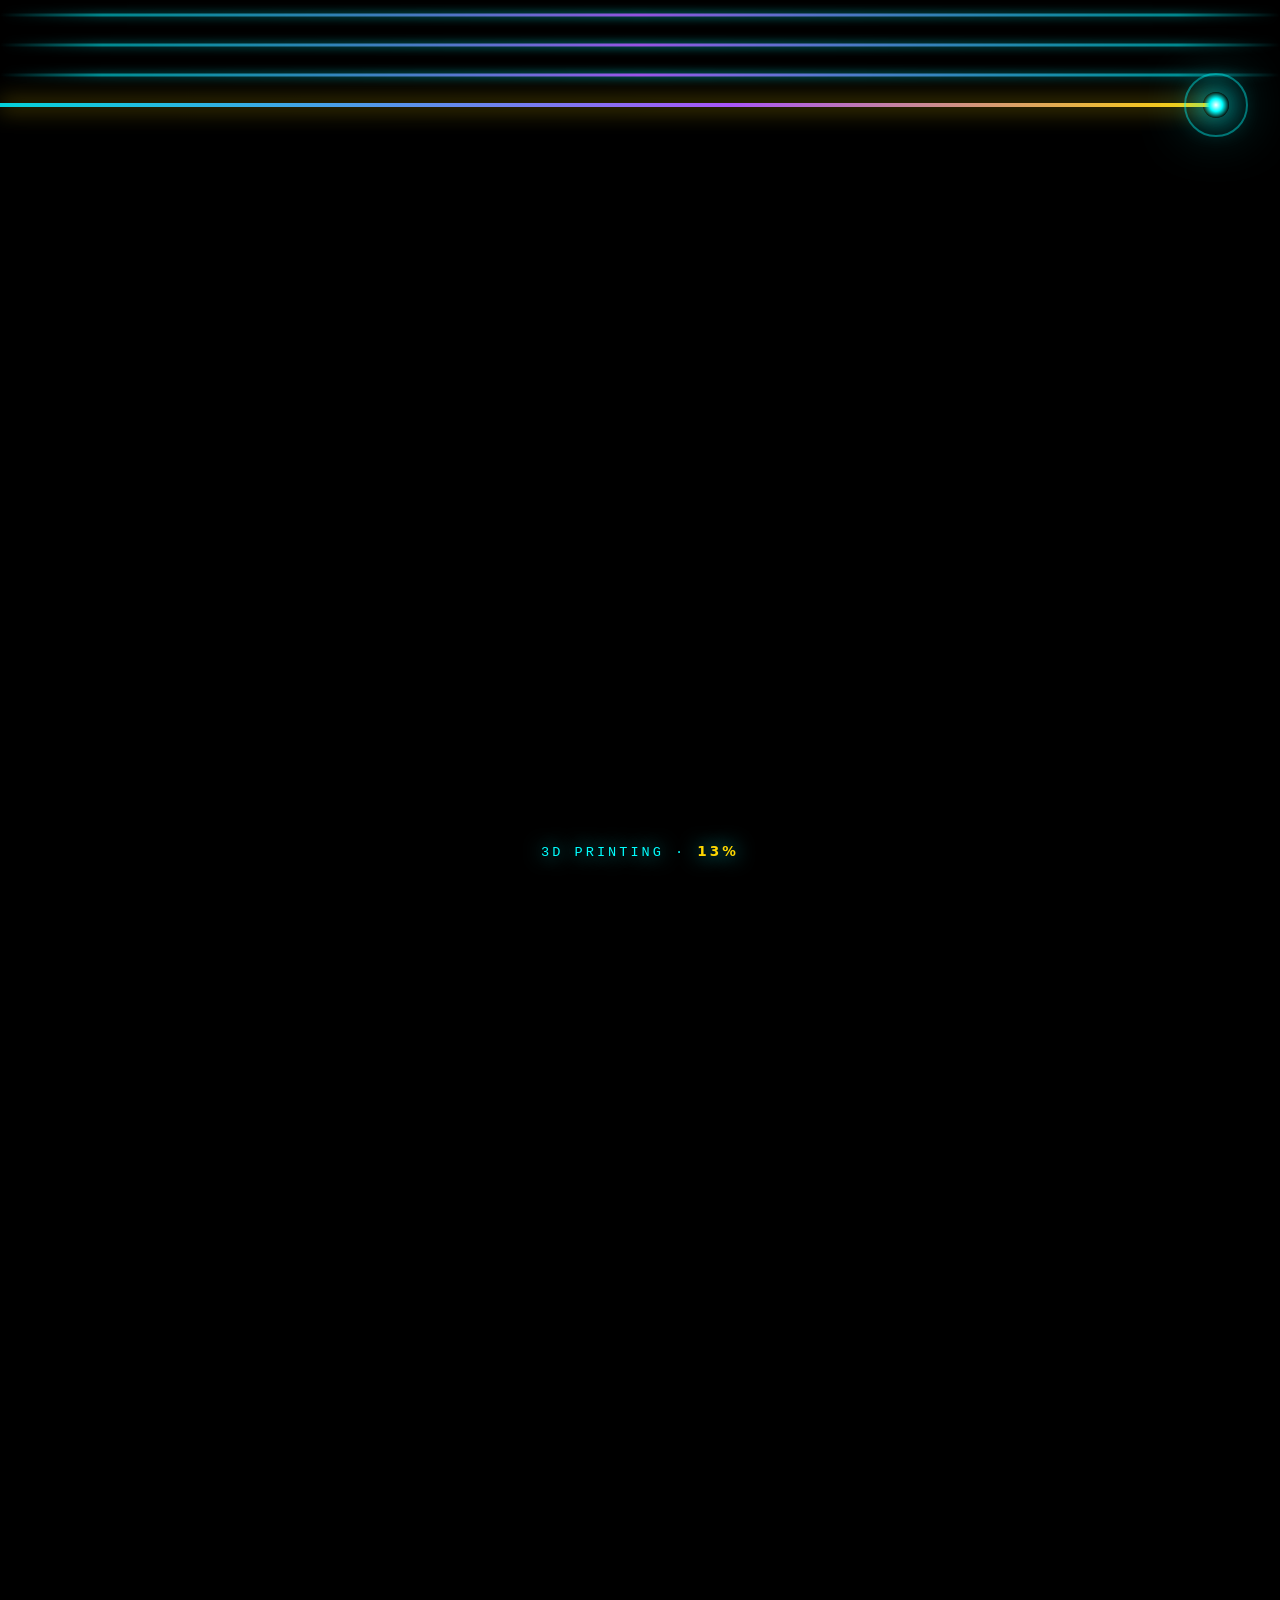
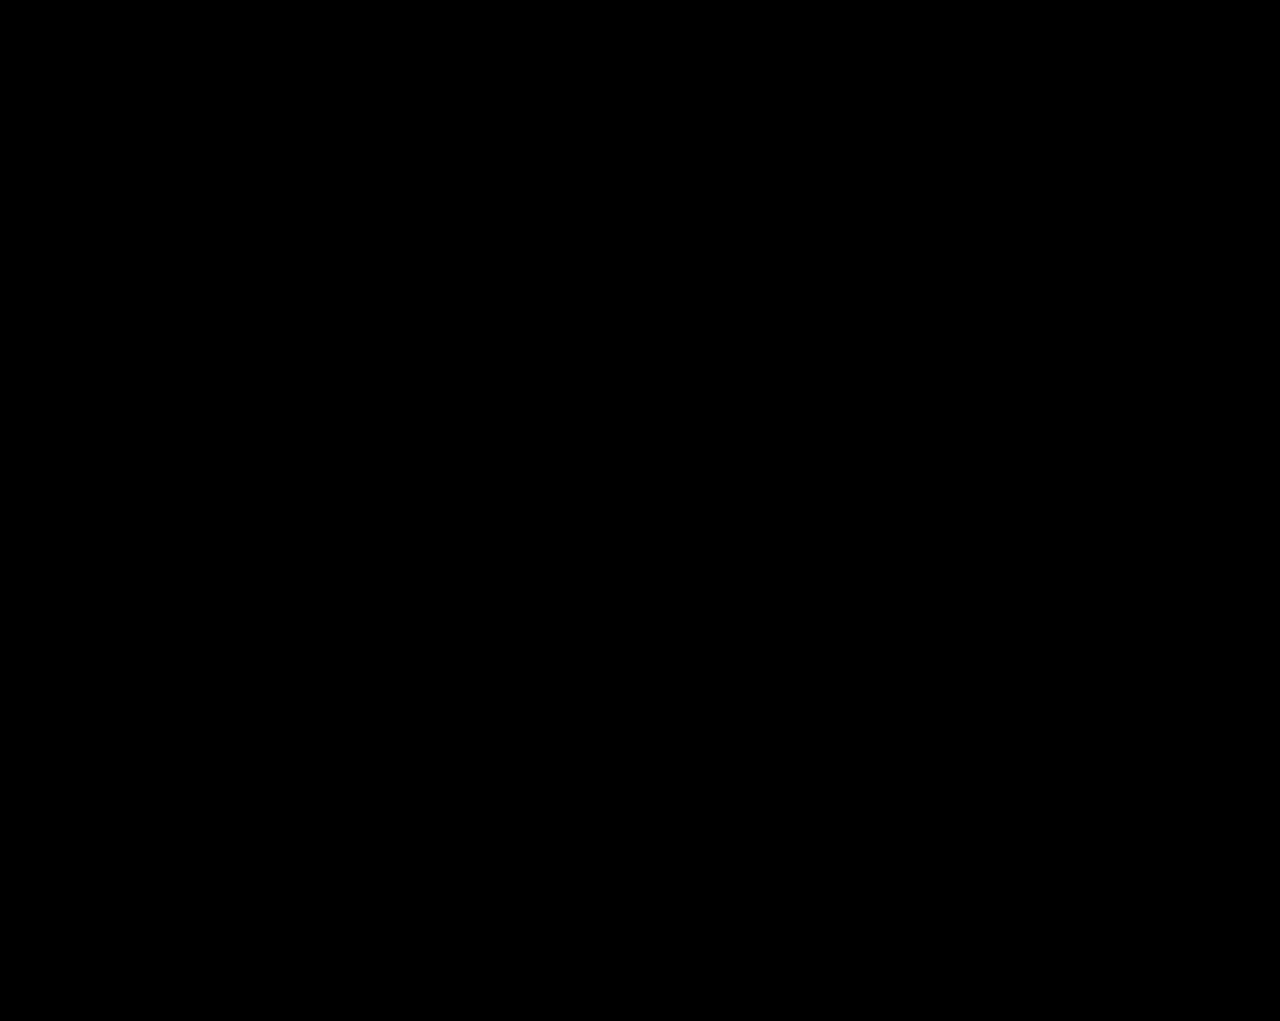
==== commit 44b6b980: "Update index.html" ====
--- a/index.html
+++ b/index.html
@@ -8,6 +8,9 @@
   <title>Fresh Entertainment · Profile & Globe</title>
   <link rel="manifest" href="manifest.webmanifest">
   <link rel="stylesheet" href="https://cdnjs.cloudflare.com/ajax/libs/font-awesome/6.4.0/css/all.min.css">
+  <link rel="preconnect" href="https://fonts.googleapis.com">
+  <link rel="preconnect" href="https://fonts.gstatic.com" crossorigin>
+  <link href="https://fonts.googleapis.com/css2?family=Orbitron:wght@700;900&display=swap" rel="stylesheet">
   <script src="https://cdnjs.cloudflare.com/ajax/libs/three.js/r128/three.min.js"></script>
   <script src="https://cdn.jsdelivr.net/npm/three@0.128.0/examples/js/controls/OrbitControls.js"></script>
   <script src="fresh-core.js"></script>
@@ -16,6 +19,9 @@
     * { margin:0; padding:0; box-sizing:border-box; font-family:'Segoe UI',system-ui,sans-serif; }
     html { scroll-behavior:smooth; }
     body { background:#000; color:#fff; min-height:100vh; overflow-x:hidden; }
+    body.intro-locked { overflow: hidden !important; height: 100vh; position: fixed; width: 100%; }
+    .scanline-overlay { display:none !important; }
+
     #fixed-bg {
       position:fixed; inset:0; z-index:0;
       background:radial-gradient(ellipse at 30% 40%, #0a1a2a 0%, #000 70%);
@@ -25,18 +31,34 @@
       0% { background:radial-gradient(ellipse at 30% 40%, #0a1a2a 0%, #000 70%); }
       100% { background:radial-gradient(ellipse at 70% 60%, #1a0a1a 0%, #000 70%); }
     }
-    .scanline-overlay {
-      position:fixed; inset:0; z-index:50; pointer-events:none;
-      background:repeating-linear-gradient(0deg, rgba(0,0,0,0.15) 0px, rgba(0,0,0,0.15) 1px, transparent 1px, transparent 3px);
-      display:none;
-    }
-    body.party-mode .scanline-overlay { display:block; }
-    body.party-mode { animation:partyVibes 0.2s infinite alternate !important; }
-    @keyframes partyVibes {
-      0% { filter:contrast(1.1) brightness(1.1) hue-rotate(0deg); }
-      100% { filter:contrast(1.3) brightness(1.3) hue-rotate(20deg); }
-    }
-    body.party-mode .fresh, body.party-mode .ent { animation:neonCycle 0.5s infinite; }
+
+    .content-wrap {
+      position:relative; z-index:1; width:100%; max-width:1400px; margin:0 auto; padding:0 20px 100px;
+      opacity: 0;
+      transform: scale(0.7) perspective(1400px) rotateX(45deg) translateY(60px);
+      filter: blur(20px) brightness(2.2);
+      transform-origin: center 60%;
+      transition: opacity 0.9s cubic-bezier(0.16, 1, 0.3, 1), transform 1.4s cubic-bezier(0.16, 1, 0.3, 1), filter 1s ease-out;
+      will-change: transform, opacity, filter;
+    }
+    .content-wrap.reveal-home { opacity: 1; transform: scale(1) perspective(1400px) rotateX(0deg) translateY(0); filter: blur(0) brightness(1); }
+
+    .submit-btn, .transmission-btn, .rev-submit, .post-photo-btn, .arcade-btn, .vault-btn, .agree-btn, .profile-actions button, .short-action, .trade-btn, .evt-filter, .evt-action, .prof-btn, .prof-path-opt { transition: all 0.15s cubic-bezier(0.4, 0, 0.2, 1) !important; }
+    .submit-btn:active, .transmission-btn:active, .rev-submit:active, .post-photo-btn:active, .arcade-btn:active, .vault-btn:active, .agree-btn:active, .profile-actions button:active, .short-action:active, .trade-btn:active, .evt-action:active, .prof-btn:active { transform: scale(0.96) !important; }
+
+    header { position:relative; padding:22px 10px 14px; background:rgba(17,17,17,0.85); backdrop-filter:blur(12px); text-align:center; border-bottom:1px solid rgba(0,243,255,0.08); border-radius:0 0 20px 20px; margin-bottom:10px; z-index:10; overflow:visible; }
+    header::before, header::after { content:none !important; display:none !important; }
+
+    .logo-container { position:relative; z-index:20; display:block; padding:4px 0 6px; margin:0 auto; line-height:1.05; white-space:nowrap; overflow:visible; pointer-events:auto; }
+    .logo-container::before, .logo-container::after { content:none !important; }
+
+    .fresh, .ent { display:inline-block; position:relative; z-index:21; vertical-align:baseline; }
+    .fresh { color:#00FFFF; text-shadow:0 0 10px #00FFFF; font-size:2.8rem; font-weight:900; letter-spacing:2px; }
+    .ent { color:#FFFF00; text-shadow:0 0 10px #FFFF00; font-size:2.8rem; font-weight:900; letter-spacing:2px; }
+
+    /* ── PARTY MODE (header color + glitch) ── */
+    body.party-mode .fresh { animation: neonCycle 0.5s infinite; }
+    body.party-mode .ent { animation: neonCycleEnt 0.5s infinite; }
     @keyframes neonCycle {
       0% { color:#ff0000; text-shadow:0 0 20px red; }
       20% { color:#ffff00; text-shadow:0 0 20px yellow; }
@@ -45,27 +67,29 @@
       80% { color:#ff00ff; text-shadow:0 0 20px magenta; }
       100% { color:#ff0000; text-shadow:0 0 20px red; }
     }
-
-    .content-wrap { position:relative; z-index:1; width:100%; max-width:1400px; margin:0 auto; padding:0 20px 100px; }
-
-    .submit-btn, .transmission-btn, .rev-submit, .post-photo-btn, .arcade-btn, .vault-btn, .agree-btn, .profile-actions button, .short-action, .trade-btn, .evt-filter, .evt-action {
-      transition: all 0.15s cubic-bezier(0.4, 0, 0.2, 1) !important;
-    }
-    .submit-btn:active, .transmission-btn:active, .rev-submit:active, .post-photo-btn:active, .arcade-btn:active, .vault-btn:active, .agree-btn:active, .profile-actions button:active, .short-action:active, .trade-btn:active, .evt-action:active {
-      transform: scale(0.96) !important;
-    }
-
-    /* ── HEADER ── */
-    header {
-      position:relative; padding:18px 10px 12px;
-      background:rgba(17,17,17,0.85); backdrop-filter:blur(12px);
-      text-align:center; border-bottom:1px solid rgba(0,243,255,0.08);
-      border-radius:0 0 20px 20px; margin-bottom:10px;
-    }
-    .fresh { color:#00FFFF; text-shadow:0 0 10px #00FFFF; font-size:2.8rem; font-weight:900; letter-spacing:2px; }
-    .ent { color:#FFFF00; text-shadow:0 0 10px #FFFF00; font-size:2.8rem; font-weight:900; letter-spacing:2px; }
-
-    .party-toggle-row { display:flex; align-items:center; justify-content:center; gap:16px; padding:8px 0 4px; flex-wrap:wrap; }
+    @keyframes neonCycleEnt {
+      0% { color:#ff00ff; text-shadow:0 0 20px magenta; }
+      25% { color:#00ffff; text-shadow:0 0 20px cyan; }
+      50% { color:#ff0000; text-shadow:0 0 20px red; }
+      75% { color:#ffff00; text-shadow:0 0 20px yellow; }
+      100% { color:#ff00ff; text-shadow:0 0 20px magenta; }
+    }
+    body.party-mode .logo-container {
+      animation: headerGlitch 0.35s steps(6, end) infinite;
+    }
+    @keyframes headerGlitch {
+      0%   { transform: translate(0,0) skewX(0deg); filter: hue-rotate(0deg); }
+      12%  { transform: translate(-4px,1px) skewX(-3deg); filter: hue-rotate(90deg) brightness(1.3); }
+      24%  { transform: translate(3px,-2px) skewX(2deg);  filter: hue-rotate(-100deg) brightness(1.4); }
+      36%  { transform: translate(-5px,2px) skewX(-2deg); filter: hue-rotate(180deg) brightness(1.5); }
+      48%  { transform: translate(4px,-1px) skewX(3deg);  filter: hue-rotate(-60deg) brightness(1.3); }
+      60%  { transform: translate(-3px,0) skewX(-1deg);   filter: hue-rotate(240deg) brightness(1.45); }
+      72%  { transform: translate(5px,1px) skewX(2deg);   filter: hue-rotate(60deg) brightness(1.35); }
+      84%  { transform: translate(-2px,-1px) skewX(-2deg);filter: hue-rotate(-150deg) brightness(1.4); }
+      100% { transform: translate(0,0) skewX(0deg); filter: hue-rotate(0deg); }
+    }
+
+    .party-toggle-row { display:flex; align-items:center; justify-content:center; gap:16px; padding:14px 0 4px; margin-top:4px; flex-wrap:wrap; position:relative; z-index:15; border-top:1px solid rgba(255,255,255,0.03); }
     .party-toggle-row .label { font-size:0.7rem; text-transform:uppercase; letter-spacing:2px; color:#8892b0; }
     .party-switch { position:relative; width:52px; height:28px; background:#222; border-radius:30px; cursor:pointer; transition:0.4s; border:2px solid rgba(255,255,255,0.06); flex-shrink:0; }
     .party-switch.active { background:linear-gradient(90deg,#ff0055,#a855f7,#00f3ff); border-color:#00f3ff; box-shadow:0 0 30px rgba(0,243,255,0.3); }
@@ -74,15 +98,39 @@
     .party-status { font-size:0.7rem; font-weight:700; color:#8892b0; min-width:40px; text-align:center; }
     .party-status.on { color:#00f3ff; text-shadow:0 0 10px #00f3ff; }
 
-    nav { background:rgba(34,34,34,0.8); backdrop-filter:blur(10px); padding:12px 16px; display:flex; justify-content:center; flex-wrap:wrap; gap:8px 16px; border-radius:16px; margin:10px 0 16px; border:1px solid rgba(255,255,255,0.04); }
-    nav a { color:#8892b0; text-decoration:none; font-size:0.85rem; font-weight:600; text-transform:uppercase; letter-spacing:0.5px; transition:all 0.3s; padding:4px 0; border-bottom:2px solid transparent; }
-    nav a:hover { color:#00f3ff; border-bottom-color:#00f3ff; }
+    /* ── NAV · uniquely customized per link ── */
+    nav { background:rgba(34,34,34,0.8); backdrop-filter:blur(10px); padding:12px 16px; display:flex; justify-content:center; flex-wrap:wrap; gap:8px 14px; border-radius:16px; margin:10px 0 16px; border:1px solid rgba(255,255,255,0.04); }
+    nav a {
+      color:#8892b0; text-decoration:none; font-size:0.82rem; font-weight:700; text-transform:uppercase;
+      letter-spacing:0.6px; transition:all 0.25s; padding:8px 14px; border-radius:20px;
+      border:1px solid rgba(255,255,255,0.05); background:rgba(255,255,255,0.02);
+      display:inline-flex; align-items:center; gap:6px;
+    }
+    nav a.nav-home   { color:#a0a8c0; }
+    nav a.nav-home:hover   { color:#00FFFF; border-color:#00FFFF; background:rgba(0,255,255,0.08); transform:translateY(-2px); box-shadow:0 4px 18px rgba(0,255,255,0.2); }
+    nav a.nav-books  { color:#7dd3fc; }
+    nav a.nav-books:hover  { color:#00FFFF; border-color:#00FFFF; background:rgba(0,255,255,0.08); transform:translateY(-2px); box-shadow:0 4px 18px rgba(0,255,255,0.2); }
+    nav a.nav-cinema { color:#fde047; }
+    nav a.nav-cinema:hover { color:#FFFF00; border-color:#FFFF00; background:rgba(255,255,0,0.08); transform:translateY(-2px); box-shadow:0 4px 18px rgba(255,255,0,0.2); }
+    nav a.nav-music  { color:#f9a8d4; }
+    nav a.nav-music:hover  { color:#ff00aa; border-color:#ff00aa; background:rgba(255,0,170,0.08); transform:translateY(-2px); box-shadow:0 4px 18px rgba(255,0,170,0.2); }
+    nav a.nav-news   { color:#fdba74; }
+    nav a.nav-news:hover   { color:#ff8c42; border-color:#ff8c42; background:rgba(255,140,66,0.08); transform:translateY(-2px); box-shadow:0 4px 18px rgba(255,140,66,0.2); }
+    nav a.nav-contact { color:#86efac; }
+    nav a.nav-contact:hover { color:#00ff88; border-color:#00ff88; background:rgba(0,255,136,0.08); transform:translateY(-2px); box-shadow:0 4px 18px rgba(0,255,136,0.2); }
+    nav a.nav-vault  { color:#c084fc; }
+    nav a.nav-vault:hover  { color:#a855f7; border-color:#a855f7; background:rgba(168,85,247,0.08); transform:translateY(-2px); box-shadow:0 4px 18px rgba(168,85,247,0.2); }
+    nav a.nav-orbit  { color:#67e8f9; }
+    nav a.nav-orbit:hover  { color:#00f3ff; border-color:#00f3ff; background:rgba(0,243,255,0.08); transform:translateY(-2px); box-shadow:0 4px 18px rgba(0,243,255,0.2); }
+    nav a.nav-chat   { color:#fca5a5; }
+    nav a.nav-chat:hover   { color:#ff4444; border-color:#ff4444; background:rgba(255,68,68,0.08); transform:translateY(-2px); box-shadow:0 4px 18px rgba(255,68,68,0.2); }
+    nav a.nav-explore { color:#ffd700; }
+    nav a.nav-explore:hover { color:#ffd700; border-color:#ffd700; background:rgba(255,215,0,0.08); transform:translateY(-2px); box-shadow:0 4px 18px rgba(255,215,0,0.2); }
 
     .news-banner { background:linear-gradient(90deg,#000f13,#006875); color:#fff; padding:10px 0; overflow:hidden; white-space:nowrap; border-radius:12px; margin-bottom:16px; border:1px solid rgba(0,243,255,0.06); }
     .news-content { display:inline-block; padding-left:100%; animation:scrollText 28s linear infinite; font-weight:600; font-size:0.9rem; }
     @keyframes scrollText { 0%{transform:translateX(0)} 100%{transform:translateX(-100%)} }
 
-    /* ── MAIN GRID ── */
     .main-grid { display:flex; flex-wrap:wrap; gap:20px; margin-bottom:24px; }
     .main-grid>* { flex:1; min-width:280px; }
 
@@ -91,41 +139,23 @@
     .form-group { margin-bottom:14px; }
     .form-row { display:flex; gap:12px; flex-wrap:wrap; }
     .form-row>* { flex:1; min-width:120px; }
-    input, textarea, select {
-      width:100%; padding:12px 14px; background:rgba(0,0,0,0.5); border:1px solid rgba(255,255,255,0.06);
-      color:#fff; border-radius:8px; outline:none; transition:0.3s; font-size:0.9rem; font-family:inherit;
-    }
+    input, textarea, select { width:100%; padding:12px 14px; background:rgba(0,0,0,0.5); border:1px solid rgba(255,255,255,0.06); color:#fff; border-radius:8px; outline:none; transition:0.3s; font-size:0.9rem; font-family:inherit; }
     input:focus, textarea:focus, select:focus { border-color:#00FFFF; box-shadow:0 0 20px rgba(0,243,255,0.04); }
     .submit-btn { background:linear-gradient(45deg,#00FFFF,#008f8f); color:#000; font-weight:700; border:none; padding:14px; width:100%; font-size:1rem; cursor:pointer; text-transform:uppercase; border-radius:8px; letter-spacing:1px; }
     .submit-btn:hover { transform:scale(1.02); background:linear-gradient(45deg,#FFFF00,#ff8800); }
 
-    /* ── WELCOME STRIP ── */
-    .welcome-strip {
-      display:flex; align-items:center; gap:12px; padding:12px 14px; margin-bottom:14px;
-      background:linear-gradient(135deg,rgba(0,243,255,0.08),rgba(168,85,247,0.08));
-      border:1px solid rgba(0,243,255,0.2); border-radius:12px;
-    }
-    .welcome-strip .ws-avatar {
-      width:46px; height:46px; border-radius:50%; flex-shrink:0;
-      background:linear-gradient(135deg,#00f3ff,#a855f7);
-      display:flex; align-items:center; justify-content:center;
-      font-size:1.3rem; font-weight:900; color:#000; border:2px solid #ffff00;
-    }
+    .welcome-strip { display:flex; align-items:center; gap:12px; padding:12px 14px; margin-bottom:14px; background:linear-gradient(135deg,rgba(0,243,255,0.08),rgba(168,85,247,0.08)); border:1px solid rgba(0,243,255,0.2); border-radius:12px; }
+    .welcome-strip .ws-avatar { width:46px; height:46px; border-radius:50%; flex-shrink:0; background:linear-gradient(135deg,#00f3ff,#a855f7); display:flex; align-items:center; justify-content:center; font-size:1.3rem; font-weight:900; color:#000; border:2px solid #ffff00; }
     .welcome-strip .ws-info { flex:1; min-width:0; }
     .welcome-strip .ws-name { font-weight:800; font-size:0.95rem; color:#00FFFF; }
     .welcome-strip .ws-meta { font-size:0.7rem; color:#8892b0; }
-    .welcome-strip .ws-points { font-family:'Courier New',monospace; font-weight:900; color:#ffd700; font-size:1.1rem; }
-    .welcome-strip .ws-logout {
-      background:rgba(255,0,85,0.1); border:1px solid rgba(255,0,85,0.3); color:#ff0055;
-      padding:6px 12px; border-radius:20px; font-size:0.7rem; font-weight:700; cursor:pointer; font-family:inherit;
-    }
-
-    /* ── TRADING SIMULATOR (compact, in form area) ── */
+    .welcome-strip .ws-points { font-family:'Courier New',monospace; font-weight:900; color:#ffd700; font-size:1.05rem; }
+    .welcome-strip .ws-logout { background:rgba(255,0,85,0.1); border:1px solid rgba(255,0,85,0.3); color:#ff0055; padding:6px 12px; border-radius:20px; font-size:0.7rem; font-weight:700; cursor:pointer; font-family:inherit; }
+
     .trade-panel { background:rgba(0,0,0,0.5); border:1px solid rgba(255,215,0,0.12); border-radius:14px; padding:14px; }
     .trade-panel-head { display:flex; justify-content:space-between; align-items:center; margin-bottom:10px; }
     .trade-panel-head h3 { color:#ffd700; font-size:0.9rem; letter-spacing:1.5px; display:flex; align-items:center; gap:6px; }
     .trade-panel-head .badge { background:linear-gradient(45deg,#ffd700,#b8860b); color:#000; padding:3px 10px; border-radius:20px; font-size:0.6rem; font-weight:900; letter-spacing:1px; }
-
     .trade-ticker { display:flex; align-items:center; gap:14px; flex-wrap:wrap; background:rgba(0,0,0,0.4); border:1px solid rgba(255,215,0,0.12); border-radius:10px; padding:10px 12px; margin-bottom:10px; }
     .trade-pair { display:flex; align-items:baseline; gap:8px; flex-wrap:wrap; }
     .trade-pair .pair-name { font-family:'Courier New',monospace; font-weight:900; font-size:0.95rem; color:#ffd700; }
@@ -134,10 +164,8 @@
     .trade-pair .pair-change.up { color:#00ff88; background:rgba(0,255,136,0.08); }
     .trade-pair .pair-change.down { color:#ff4444; background:rgba(255,68,68,0.08); }
     #tradeClock { font-family:'Courier New',monospace; font-size:0.7rem; color:#8892b0; margin-left:auto; }
-
     .chart-wrap { position:relative; background:#050510; border-radius:10px; border:1px solid rgba(255,215,0,0.12); overflow:hidden; margin-bottom:10px; }
     #tradeChart { display:block; width:100%; height:220px; }
-
     .trade-stats { display:grid; grid-template-columns:repeat(auto-fit, minmax(88px, 1fr)); gap:6px; margin-bottom:10px; }
     .trade-stat { background:rgba(0,0,0,0.4); border:1px solid rgba(255,255,255,0.05); border-radius:8px; padding:6px 8px; text-align:center; }
     .trade-stat .label { font-size:0.56rem; color:#8892b0; text-transform:uppercase; letter-spacing:0.5px; }
@@ -145,21 +173,16 @@
     .trade-stat .value.up { color:#00ff88; }
     .trade-stat .value.down { color:#ff4444; }
     .trade-stat .value.neutral { color:#ffd700; }
-
     .trade-amount-row { display:flex; gap:6px; align-items:center; flex-wrap:wrap; margin-bottom:10px; }
     .trade-amount-row label { font-size:0.68rem; color:#8892b0; }
     .trade-amount-row input { width:90px; padding:8px; font-family:'Courier New',monospace; background:#0a0a14; border:1px solid rgba(255,215,0,0.2); color:#ffd700; text-align:center; font-weight:900; font-size:0.8rem; }
     .trade-amount-row .quick-btn { padding:5px 9px; background:rgba(255,215,0,0.06); border:1px solid rgba(255,215,0,0.15); color:#ffd700; border-radius:16px; font-size:0.65rem; font-weight:700; cursor:pointer; font-family:inherit; }
     .trade-amount-row .quick-btn:hover { background:rgba(255,215,0,0.15); }
-
     .trade-controls { display:flex; gap:6px; margin-bottom:10px; }
     .trade-btn { flex:1; padding:10px 6px; border:none; border-radius:8px; font-weight:900; font-size:0.75rem; cursor:pointer; letter-spacing:1px; font-family:inherit; text-transform:uppercase; display:inline-flex; align-items:center; justify-content:center; gap:5px; }
     .trade-btn.buy { background:linear-gradient(135deg,#00ff88,#008f4f); color:#001a0f; box-shadow:0 0 15px rgba(0,255,136,0.25); }
-    .trade-btn.buy:hover { box-shadow:0 0 30px rgba(0,255,136,0.5); }
     .trade-btn.sell { background:linear-gradient(135deg,#ff4444,#aa0000); color:#fff; }
-    .trade-btn.sell:hover { box-shadow:0 0 30px rgba(255,68,68,0.5); }
     .trade-btn.close { background:linear-gradient(135deg,#ffd700,#b8860b); color:#1a1400; }
-
     .trade-log { background:rgba(0,0,0,0.5); border:1px solid rgba(255,255,255,0.05); border-radius:8px; max-height:90px; overflow-y:auto; padding:6px 10px; }
     .trade-log::-webkit-scrollbar { width:4px; }
     .trade-log::-webkit-scrollbar-thumb { background:#ffd700; border-radius:10px; }
@@ -171,7 +194,6 @@
     .trade-log-row .action.close { color:#ffd700; font-weight:900; }
     .trade-log-empty { text-align:center; color:#8892b0; font-size:0.68rem; padding:10px; }
 
-    /* ── GLOBE ── */
     .image-section { position:relative; display:flex; flex-direction:column; align-items:center; justify-content:center; min-height:450px; }
     #globe-container { width:100%; height:450px; border-radius:20px; overflow:hidden; border:3px solid rgba(0,243,255,0.15); box-shadow:0 0 60px rgba(0,243,255,0.08); position:relative; background:#000; }
     #globe-container canvas { display:block; width:100%; height:100%; }
@@ -183,7 +205,7 @@
     .transmission-btn { background:linear-gradient(135deg, #00f3ff, #a855f7); border:none; color:#000; font-weight:900; padding:10px 28px; border-radius:40px; cursor:pointer; font-size:0.9rem; letter-spacing:1.5px; box-shadow:0 0 30px rgba(0,243,255,0.3); display:inline-flex; align-items:center; gap:10px; }
     .transmission-btn:hover { transform:scale(1.05); box-shadow:0 0 50px rgba(0,243,255,0.5); }
 
-    /* ── SYSTEM LINKS ── */
+    /* ── SYSTEM LINKS (apps) — Music now points to music.html ── */
     .system-links { display:flex; flex-wrap:wrap; gap:14px; margin-bottom:24px; }
     .system-links .system-card { flex:1; min-width:140px; background:rgba(42,42,42,0.6); padding:18px 20px; border-radius:14px; text-align:center; cursor:pointer; transition:all 0.3s; border:1px solid rgba(255,255,255,0.04); text-decoration:none; color:#fff; }
     .system-links .system-card:hover { transform:translateY(-4px); border-color:#00FFFF; box-shadow:0 8px 30px rgba(0,243,255,0.08); }
@@ -192,7 +214,6 @@
     .system-links .system-card p { font-size:0.7rem; color:#8892b0; margin-top:2px; }
     .icon-glow-cyan { color:#00FFFF; } .icon-glow-yellow { color:#FFFF00; } .icon-glow-pink { color:#ff00aa; }
 
-    /* ── GAME ARCADE ── */
     .game-arcade-section { background:rgba(5,5,10,0.7); border-radius:16px; padding:20px 16px; margin-bottom:24px; border:1px solid rgba(0,243,255,0.04); }
     .game-arcade-header { display:flex; justify-content:space-between; align-items:center; margin-bottom:14px; flex-wrap:wrap; gap:10px; }
     .game-arcade-header h2 { color:#00FFFF; font-size:1.2rem; display:flex; align-items:center; gap:10px; }
@@ -210,7 +231,6 @@
     .game-mini-card .gsub { font-size:0.6rem; color:#8892b0; margin-top:2px; }
     .game-mini-card .gplay { margin-top:8px; background:rgba(0,243,255,0.1); border:1px solid rgba(0,243,255,0.15); color:#00FFFF; padding:4px 16px; border-radius:20px; font-size:0.65rem; font-weight:700; display:inline-block; }
 
-    /* ── PHOTO GALLERY ── */
     .photo-gallery-section { background:rgba(5,5,10,0.7); border-radius:16px; padding:20px 16px; margin-bottom:24px; border:1px solid rgba(255,0,85,0.06); }
     .gallery-header { display:flex; justify-content:space-between; align-items:center; margin-bottom:14px; flex-wrap:wrap; gap:10px; }
     .gallery-header h2 { color:#ff0055; font-size:1.2rem; display:flex; align-items:center; gap:10px; }
@@ -228,51 +248,198 @@
     .gallery-item:hover .g-overlay { opacity:1; }
     .gallery-item .g-caption { font-size:0.7rem; font-weight:600; color:#fff; }
 
-    /* ── ENDLESS SHORTS FEED ── */
-    .shorts-feed-section { background:rgba(5,5,10,0.7); border-radius:16px; padding:20px 16px; margin-bottom:24px; border:1px solid rgba(0,243,255,0.04); }
-    .shorts-header { display:flex; justify-content:space-between; align-items:center; margin-bottom:14px; flex-wrap:wrap; gap:10px; }
-    .shorts-header h2 { color:#00FFFF; font-size:1.2rem; display:flex; align-items:center; gap:10px; }
-    .shorts-feed { display:flex; flex-direction:column; gap:18px; max-height:680px; overflow-y:auto; padding-right:6px; scroll-behavior:smooth; }
-    .shorts-feed::-webkit-scrollbar { width:6px; }
-    .shorts-feed::-webkit-scrollbar-thumb { background:#00FFFF; border-radius:10px; }
-
-    .short-item { background:rgba(18,18,28,0.85); border-radius:16px; overflow:hidden; border:1px solid rgba(255,255,255,0.05); transition:0.3s; }
-    .short-item:hover { border-color:rgba(0,243,255,0.35); }
-    .short-head { display:flex; align-items:center; gap:12px; padding:12px 16px; }
-    .short-avatar { width:42px; height:42px; border-radius:50%; flex-shrink:0; background:linear-gradient(135deg,#00f3ff,#a855f7); display:flex; align-items:center; justify-content:center; font-size:1.2rem; font-weight:900; color:#000; border:2px solid #ffff00; }
-    .short-meta { flex:1; min-width:0; }
-    .short-user { font-weight:700; font-size:0.85rem; display:flex; align-items:center; gap:6px; }
-    .short-user .verified { color:#00FFFF; font-size:0.75rem; }
-    .short-time { font-size:0.68rem; color:#8892b0; }
-    .short-follow { background:rgba(0,243,255,0.1); border:1px solid rgba(0,243,255,0.25); color:#00FFFF; padding:4px 12px; border-radius:20px; font-size:0.68rem; font-weight:700; cursor:pointer; font-family:inherit; }
-    .short-follow.following { background:rgba(255,0,85,0.15); border-color:rgba(255,0,85,0.3); color:#ff0055; }
-    .short-media { width:100%; max-height:480px; background:#000; display:flex; align-items:center; justify-content:center; overflow:hidden; }
-    .short-media img, .short-media video { width:100%; height:100%; object-fit:cover; display:block; max-height:480px; }
-    .short-caption { padding:12px 16px 6px; font-size:0.85rem; color:#d0d6e4; line-height:1.4; }
-    .short-actions { display:flex; align-items:center; gap:6px; padding:10px 12px 14px; flex-wrap:wrap; border-top:1px solid rgba(255,255,255,0.04); }
-    .short-action { display:inline-flex; align-items:center; gap:6px; background:rgba(255,255,255,0.03); border:1px solid rgba(255,255,255,0.06); color:#c0c6d8; padding:7px 14px; border-radius:24px; font-size:0.78rem; font-weight:600; cursor:pointer; font-family:inherit; }
-    .short-action:hover { background:rgba(0,243,255,0.08); border-color:rgba(0,243,255,0.25); color:#00FFFF; }
-    .short-action.liked { background:rgba(255,0,85,0.15); border-color:rgba(255,0,85,0.3); color:#ff0055; }
-    .short-comments { padding:0 16px 14px; display:none; }
-    .short-comments.open { display:block; }
-    .comment-list { max-height:180px; overflow-y:auto; margin-bottom:8px; }
-    .comment-row { display:flex; gap:10px; padding:6px 0; font-size:0.8rem; border-bottom:1px solid rgba(255,255,255,0.03); }
-    .comment-row .c-avatar { width:28px; height:28px; border-radius:50%; flex-shrink:0; background:linear-gradient(135deg,#a855f7,#00f3ff); display:flex; align-items:center; justify-content:center; font-size:0.7rem; font-weight:900; color:#000; }
-    .comment-row .c-body { flex:1; }
-    .comment-row .c-user { font-weight:700; color:#00FFFF; font-size:0.75rem; }
-    .comment-input-row { display:flex; gap:8px; }
-    .comment-input-row button { background:linear-gradient(45deg,#00FFFF,#008f8f); color:#000; border:none; padding:8px 16px; border-radius:20px; font-weight:700; font-size:0.75rem; cursor:pointer; font-family:inherit; }
-
-    .feed-loader { text-align:center; padding:14px; color:#8892b0; font-size:0.78rem; display:flex; align-items:center; justify-content:center; gap:8px; }
-    .feed-loader .dot { width:8px; height:8px; border-radius:50%; background:#00FFFF; animation:loaderPulse 1s infinite alternate; }
-    .feed-loader .dot:nth-child(2) { animation-delay:0.2s; }
-    .feed-loader .dot:nth-child(3) { animation-delay:0.4s; }
-    @keyframes loaderPulse { 0%{opacity:0.3;transform:scale(0.8)} 100%{opacity:1;transform:scale(1.2)} }
-
-    /* ── FULL SHORTS SPACE ── */
+    /* ══════════════════════════════════════════════════════════════
+       PROFESSIONAL HUB (replaces Fresh Stories)
+       ══════════════════════════════════════════════════════════════ */
+    .professions-section {
+      background:linear-gradient(135deg,rgba(0,243,255,0.04),rgba(168,85,247,0.04));
+      border-radius:18px; padding:24px 20px; margin:24px 0;
+      border:1px solid rgba(0,243,255,0.1);
+      box-shadow:0 0 60px rgba(0,243,255,0.04);
+      position:relative; overflow:hidden;
+    }
+    .professions-section::before {
+      content:''; position:absolute; top:-50%; right:-20%;
+      width:400px; height:400px; border-radius:50%;
+      background:radial-gradient(circle, rgba(0,243,255,0.08) 0%, transparent 70%);
+      pointer-events:none;
+    }
+    .professions-header { display:flex; justify-content:space-between; align-items:center; margin-bottom:18px; flex-wrap:wrap; gap:10px; position:relative; }
+    .professions-header h2 { color:#00FFFF; font-size:1.35rem; display:flex; align-items:center; gap:10px; letter-spacing:1px; text-shadow:0 0 20px rgba(0,243,255,0.2); }
+    .professions-header .fe-tag { font-size:0.68rem; color:#8892b0; letter-spacing:2px; text-transform:uppercase; border:1px solid rgba(0,243,255,0.2); padding:3px 10px; border-radius:20px; background:rgba(0,243,255,0.05); }
+    .professions-subtitle { color:#8892b0; font-size:0.85rem; margin-bottom:18px; position:relative; }
+    .professions-subtitle strong { color:#00FFFF; }
+
+    .professions-grid {
+      display:grid; grid-template-columns:repeat(auto-fill, minmax(220px, 1fr)); gap:16px;
+      position:relative;
+    }
+    .profession-card {
+      background:rgba(18,18,28,0.85); border-radius:16px; overflow:hidden;
+      border:1px solid rgba(255,255,255,0.06); cursor:pointer;
+      transition:0.35s cubic-bezier(0.16,1,0.3,1); position:relative;
+      display:flex; flex-direction:column;
+    }
+    .profession-card:hover { transform:translateY(-6px); border-color:rgba(0,243,255,0.35); box-shadow:0 20px 50px rgba(0,0,0,0.5); }
+    .prof-card-hero {
+      height:130px; display:flex; align-items:center; justify-content:center;
+      position:relative; overflow:hidden;
+      background:linear-gradient(135deg, rgba(0,0,0,0.7), rgba(0,0,0,0.3));
+    }
+    .prof-card-hero .hero-icon { font-size:4rem; filter:drop-shadow(0 0 20px currentColor); }
+    .prof-card-hero::after {
+      content:''; position:absolute; inset:0;
+      background:radial-gradient(circle at 50% 100%, var(--prof-accent, rgba(0,243,255,0.15)), transparent 70%);
+      pointer-events:none;
+    }
+    .citadel-logo-svg { width:78%; height:auto; max-height:75px; }
+    .prof-card-body { padding:16px 16px 18px; flex:1; display:flex; flex-direction:column; }
+    .prof-card-body h3 { font-size:1.05rem; font-weight:800; margin-bottom:4px; letter-spacing:0.5px; }
+    .prof-card-body .prof-tagline { font-size:0.72rem; color:#8892b0; margin-bottom:10px; }
+    .prof-meta { display:flex; gap:12px; font-size:0.68rem; color:#c0c6d8; margin-bottom:12px; }
+    .prof-meta span { display:inline-flex; align-items:center; gap:4px; }
+    .prof-card-cta { margin-top:auto; display:inline-flex; align-items:center; gap:6px; font-size:0.72rem; font-weight:800; letter-spacing:1px; text-transform:uppercase; color:#00FFFF; }
+    .prof-card-cta i { transition:transform 0.3s; }
+    .profession-card:hover .prof-card-cta i { transform:translateX(4px); }
+
+    /* Profession modal */
+    .prof-modal-overlay {
+      position:fixed; inset:0; background:rgba(0,0,0,0.92); backdrop-filter:blur(10px);
+      z-index:6000; display:none; align-items:center; justify-content:center; padding:20px;
+    }
+    .prof-modal-overlay.open { display:flex; animation: profFadeIn 0.25s ease-out; }
+    @keyframes profFadeIn { from{opacity:0} to{opacity:1} }
+    .prof-modal {
+      background:#0a0a14; border:2px solid rgba(0,243,255,0.35); max-width:720px; width:100%;
+      max-height:92vh; overflow-y:auto; padding:0; border-radius:22px;
+      box-shadow:0 0 80px rgba(0,243,255,0.2); position:relative;
+      animation: profPopIn 0.35s cubic-bezier(0.16,1,0.3,1);
+    }
+    @keyframes profPopIn { from{opacity:0; transform:scale(0.92) translateY(20px)} to{opacity:1; transform:scale(1) translateY(0)} }
+    .prof-modal::-webkit-scrollbar { width:5px; }
+    .prof-modal::-webkit-scrollbar-thumb { background:#00FFFF; border-radius:10px; }
+    .close-prof {
+      position:absolute; top:14px; right:18px; font-size:1.9rem; cursor:pointer; color:#ff0055;
+      background:rgba(0,0,0,0.5); border:none; border-radius:50%; width:38px; height:38px;
+      display:flex; align-items:center; justify-content:center; z-index:10; transition:0.2s; font-family:inherit;
+    }
+    .close-prof:hover { background:#ff0055; color:#fff; transform:rotate(90deg); }
+    .prof-modal-hero {
+      height:180px; display:flex; align-items:center; justify-content:center;
+      position:relative; overflow:hidden;
+      background:linear-gradient(135deg, rgba(0,0,0,0.9), rgba(10,10,30,0.6));
+      border-radius:22px 22px 0 0;
+    }
+    .prof-modal-hero::after {
+      content:''; position:absolute; inset:0;
+      background:radial-gradient(circle at 50% 120%, var(--prof-accent-modal, rgba(0,243,255,0.25)), transparent 65%);
+      pointer-events:none;
+    }
+    .prof-modal-hero .hero-icon-lg { font-size:5.5rem; filter:drop-shadow(0 0 30px currentColor); position:relative; z-index:1; }
+    .prof-modal-hero .citadel-logo-svg { width:55%; max-height:110px; position:relative; z-index:1; }
+    .prof-modal-body { padding:22px 24px 26px; }
+    .prof-modal-body h2 { font-size:1.5rem; letter-spacing:1px; margin-bottom:4px; }
+    .prof-modal-body .prof-modal-tagline { color:#00FFFF; font-size:0.85rem; font-weight:700; letter-spacing:1px; margin-bottom:14px; }
+    .prof-modal-body .prof-modal-purpose {
+      background:rgba(0,243,255,0.04); border-left:3px solid #00FFFF;
+      padding:12px 16px; border-radius:6px; margin-bottom:16px;
+      font-size:0.88rem; color:#d0d6e4; line-height:1.6;
+    }
+    .prof-modal-body .prof-modal-purpose strong { color:#00FFFF; display:block; margin-bottom:4px; font-size:0.72rem; letter-spacing:1.2px; text-transform:uppercase; }
+    .prof-section-title { font-size:0.68rem; letter-spacing:1.5px; text-transform:uppercase; color:#8892b0; margin:16px 0 8px; display:flex; align-items:center; gap:8px; }
+    .prof-tools-grid { display:flex; flex-wrap:wrap; gap:8px; }
+    .prof-tool-chip {
+      background:rgba(255,255,255,0.03); border:1px solid rgba(255,255,255,0.08);
+      padding:7px 12px; border-radius:20px; font-size:0.72rem; color:#c0c6d8;
+      display:inline-flex; align-items:center; gap:6px; cursor:pointer; transition:0.2s;
+    }
+    .prof-tool-chip:hover { border-color:#00FFFF; color:#00FFFF; background:rgba(0,243,255,0.06); }
+    .prof-news-list { display:flex; flex-direction:column; gap:6px; }
+    .prof-news-item {
+      display:flex; justify-content:space-between; align-items:center; gap:10px;
+      padding:8px 12px; border-radius:8px; background:rgba(255,255,255,0.02);
+      font-size:0.78rem; border-left:3px solid var(--prof-color, #00FFFF);
+    }
+    .prof-news-item .pn-time { color:#8892b0; font-size:0.68rem; white-space:nowrap; }
+    .prof-project-row {
+      display:flex; justify-content:space-between; align-items:center; gap:10px;
+      padding:10px 12px; border-radius:10px; background:rgba(0,0,0,0.35);
+      border:1px solid rgba(255,255,255,0.05);
+    }
+    .prof-project-row .pp-name { font-weight:700; font-size:0.82rem; }
+    .prof-project-row .pp-meta { font-size:0.65rem; color:#8892b0; margin-top:2px; }
+    .prof-project-status { font-size:0.6rem; padding:2px 8px; border-radius:10px; font-weight:800; letter-spacing:0.5px; }
+    .prof-project-status.active { background:rgba(0,255,136,0.12); color:#00ff88; border:1px solid rgba(0,255,136,0.3); }
+    .prof-project-status.recruiting { background:rgba(255,215,0,0.12); color:#ffd700; border:1px solid rgba(255,215,0,0.3); }
+    .prof-join-btn {
+      width:100%; margin-top:20px; padding:14px; border:none; border-radius:12px;
+      background:linear-gradient(135deg, #00f3ff, #a855f7); color:#000;
+      font-weight:900; font-size:0.95rem; letter-spacing:1.5px; cursor:pointer; font-family:inherit;
+      text-transform:uppercase; box-shadow:0 0 30px rgba(0,243,255,0.3);
+    }
+    .prof-join-btn:hover { transform:scale(1.02); box-shadow:0 0 50px rgba(0,243,255,0.5); }
+
+    /* Path picker */
+    .prof-path-picker { padding:20px 24px 26px; display:none; }
+    .prof-path-picker h3 { text-align:center; font-size:1.05rem; color:#00FFFF; letter-spacing:1.5px; margin-bottom:6px; }
+    .prof-path-picker .path-sub { text-align:center; font-size:0.78rem; color:#8892b0; margin-bottom:16px; }
+    .path-options { display:grid; grid-template-columns:1fr 1fr; gap:12px; }
+    .prof-path-opt {
+      padding:20px 14px; background:rgba(0,0,0,0.4); border:1.5px solid rgba(255,255,255,0.08);
+      border-radius:14px; cursor:pointer; text-align:center; color:#fff; font-family:inherit;
+      display:flex; flex-direction:column; align-items:center; gap:6px; transition:0.25s;
+    }
+    .prof-path-opt:hover { border-color:#00FFFF; background:rgba(0,243,255,0.06); transform:translateY(-3px); }
+    .prof-path-opt i { font-size:1.7rem; color:#00FFFF; }
+    .prof-path-opt strong { font-size:0.88rem; letter-spacing:1px; }
+    .prof-path-opt span { font-size:0.68rem; color:#8892b0; }
+    .path-back-btn {
+      display:block; margin:16px auto 0; padding:8px 22px; border-radius:20px;
+      background:rgba(255,255,255,0.04); border:1px solid rgba(255,255,255,0.1);
+      color:#c0c6d8; font-size:0.72rem; font-weight:700; cursor:pointer; font-family:inherit;
+    }
+    .path-back-btn:hover { background:rgba(255,255,255,0.08); color:#fff; }
+
+    /* Hub view (after joining) */
+    .prof-hub { padding:0 24px 26px; display:none; }
+    .prof-hub-head {
+      display:flex; align-items:center; gap:12px; padding:16px 0;
+      border-bottom:1px solid rgba(255,255,255,0.06); margin-bottom:14px;
+    }
+    .prof-hub-head .hub-avatar {
+      width:46px; height:46px; border-radius:50%; display:flex; align-items:center; justify-content:center;
+      font-size:1.4rem; background:var(--prof-bg, rgba(0,243,255,0.15)); border:2px solid var(--prof-color, #00FFFF);
+    }
+    .prof-hub-head .hub-info { flex:1; }
+    .prof-hub-head .hub-name { font-weight:800; font-size:1rem; }
+    .prof-hub-head .hub-path { font-size:0.68rem; color:#8892b0; }
+    .prof-hub-head .hub-path strong { color:#00FFFF; }
+    .prof-hub-head .hub-leave { background:rgba(255,0,85,0.1); border:1px solid rgba(255,0,85,0.3); color:#ff0055; padding:6px 12px; border-radius:20px; font-size:0.68rem; font-weight:700; cursor:pointer; font-family:inherit; }
+    .prof-hub-tabs { display:flex; gap:4px; margin-bottom:14px; background:rgba(0,0,0,0.4); padding:4px; border-radius:30px; border:1px solid rgba(255,255,255,0.05); }
+    .prof-hub-tab {
+      flex:1; padding:9px 6px; text-align:center; border-radius:24px; font-size:0.72rem; font-weight:700;
+      cursor:pointer; color:#8892b0; background:transparent; border:none; font-family:inherit;
+      letter-spacing:0.5px; display:inline-flex; align-items:center; justify-content:center; gap:5px;
+    }
+    .prof-hub-tab.active { background:linear-gradient(135deg, #00f3ff, #a855f7); color:#000; }
+    .prof-hub-pane { display:none; }
+    .prof-hub-pane.active { display:block; animation: profFadeIn 0.2s; }
+    .prof-chat-box { max-height:220px; overflow-y:auto; padding:8px 4px; display:flex; flex-direction:column; gap:8px; }
+    .prof-chat-msg {
+      display:flex; gap:8px; font-size:0.78rem; padding:6px 10px; border-radius:10px;
+      background:rgba(255,255,255,0.02); border-left:3px solid var(--prof-color, #00FFFF);
+    }
+    .prof-chat-msg .pm-user { color:#00FFFF; font-weight:800; }
+    .prof-chat-input { display:flex; gap:8px; margin-top:10px; }
+    .prof-chat-input input { flex:1; padding:9px 12px; font-size:0.8rem; }
+    .prof-chat-input button {
+      background:linear-gradient(135deg,#00f3ff,#a855f7); border:none; color:#000;
+      padding:8px 18px; border-radius:20px; font-weight:800; font-size:0.75rem; cursor:pointer; font-family:inherit;
+    }
+
     .shorts-space-section { background:rgba(5,5,10,0.75); border-radius:18px; padding:22px 18px; margin:24px 0; border:1px solid rgba(0,243,255,0.06); }
     .shorts-space-header { display:flex; justify-content:space-between; align-items:center; margin-bottom:16px; flex-wrap:wrap; gap:10px; }
-    .shorts-space-header h2 { color:#00FFFF; font-size:1.25rem; display:flex; align-items:center; gap:10px; text-shadow:0 0 20px rgba(0,243,255,0.15); }
+    .shorts-space-header h2 { color:#00FFFF; font-size:1.25rem; display:flex; align-items:center; gap:10px; }
     .shorts-space-header .live-dot { display:inline-flex; align-items:center; gap:6px; font-size:0.72rem; color:#ff0055; background:rgba(255,0,85,0.08); border:1px solid rgba(255,0,85,0.2); padding:4px 10px; border-radius:20px; font-weight:700; }
     .shorts-space-header .live-dot::before { content:''; width:8px; height:8px; border-radius:50%; background:#ff0055; box-shadow:0 0 10px #ff0055; animation:liveBlink 1s infinite alternate; }
     @keyframes liveBlink { 0%{opacity:0.4} 100%{opacity:1} }
@@ -294,39 +461,18 @@
     .mosaic-caption { font-size:0.72rem; color:#d0d6e4; margin-bottom:6px; }
     .mosaic-actions { display:flex; gap:10px; font-size:0.7rem; color:#c0c6d8; }
 
-    /* ── EVENTS NEAR ME (activated) ── */
-    .events-container {
-      flex:2; min-width:280px; background:rgba(0,0,0,0.5); padding:20px; border-radius:16px;
-      border:1px solid rgba(255,255,0,0.06); position:relative;
-    }
+    .events-container { flex:2; min-width:280px; background:rgba(0,0,0,0.5); padding:20px; border-radius:16px; border:1px solid rgba(255,255,0,0.06); position:relative; }
     .events-header { display:flex; justify-content:space-between; align-items:center; margin-bottom:12px; flex-wrap:wrap; gap:10px; }
-    .events-header h2 { color:#FFD700; font-size:1.15rem; display:flex; align-items:center; gap:8px; text-shadow:0 0 20px rgba(255,215,0,0.15); }
-    .post-event-btn {
-      background:linear-gradient(45deg,#FFD700,#b8860b); color:#1a1400; border:none;
-      padding:8px 16px; border-radius:24px; font-size:0.75rem; font-weight:900; cursor:pointer;
-      display:inline-flex; align-items:center; gap:6px; font-family:inherit; letter-spacing:0.5px;
-    }
-    .post-event-btn:hover { transform:scale(1.05); box-shadow:0 0 25px rgba(255,215,0,0.35); }
-
+    .events-header h2 { color:#FFD700; font-size:1.15rem; display:flex; align-items:center; gap:8px; }
+    .post-event-btn { background:linear-gradient(45deg,#FFD700,#b8860b); color:#1a1400; border:none; padding:8px 16px; border-radius:24px; font-size:0.75rem; font-weight:900; cursor:pointer; display:inline-flex; align-items:center; gap:6px; font-family:inherit; }
     .event-filters { display:flex; gap:6px; overflow-x:auto; padding:4px 2px 10px; scrollbar-width:none; }
     .event-filters::-webkit-scrollbar { display:none; }
-    .evt-filter {
-      flex:0 0 auto; padding:6px 12px; background:rgba(255,255,255,0.03); border:1px solid rgba(255,255,255,0.06);
-      color:#c0c6d8; border-radius:20px; font-size:0.68rem; font-weight:700; cursor:pointer; font-family:inherit;
-      display:inline-flex; align-items:center; gap:5px; white-space:nowrap;
-    }
+    .evt-filter { flex:0 0 auto; padding:6px 12px; background:rgba(255,255,255,0.03); border:1px solid rgba(255,255,255,0.06); color:#c0c6d8; border-radius:20px; font-size:0.68rem; font-weight:700; cursor:pointer; font-family:inherit; display:inline-flex; align-items:center; gap:5px; white-space:nowrap; }
     .evt-filter.active { background:linear-gradient(45deg,#FFD700,#b8860b); color:#1a1400; border-color:#FFD700; }
-    .evt-filter:hover:not(.active) { border-color:rgba(255,215,0,0.4); color:#FFD700; }
-
     .events-grid { display:flex; flex-direction:column; gap:10px; max-height:520px; overflow-y:auto; padding-right:4px; }
     .events-grid::-webkit-scrollbar { width:4px; }
     .events-grid::-webkit-scrollbar-thumb { background:#FFD700; border-radius:10px; }
-
-    .event-card {
-      background:rgba(18,18,28,0.85); border:1px solid rgba(255,255,255,0.05);
-      border-radius:14px; padding:14px; display:flex; gap:12px; position:relative;
-      transition:0.25s; border-left:4px solid #FFD700;
-    }
+    .event-card { background:rgba(18,18,28,0.85); border:1px solid rgba(255,255,255,0.05); border-radius:14px; padding:14px; display:flex; gap:12px; position:relative; transition:0.25s; border-left:4px solid #FFD700; }
     .event-card:hover { border-color:rgba(255,215,0,0.4); transform:translateX(3px); }
     .event-card.type-birthday { border-left-color:#ff69b4; }
     .event-card.type-wedding { border-left-color:#ffd700; }
@@ -335,124 +481,60 @@
     .event-card.type-party { border-left-color:#ff0055; }
     .event-card.type-festival { border-left-color:#00ff88; }
     .event-card.type-brand { border-left-color:#4a90e2; }
-
-    .event-icon {
-      width:48px; height:48px; border-radius:12px; flex-shrink:0;
-      display:flex; align-items:center; justify-content:center; font-size:1.5rem;
-      background:rgba(255,215,0,0.1);
-    }
+    .event-icon { width:48px; height:48px; border-radius:12px; flex-shrink:0; display:flex; align-items:center; justify-content:center; font-size:1.5rem; background:rgba(255,215,0,0.1); }
     .event-card.type-birthday .event-icon { background:rgba(255,105,180,0.15); }
-    .event-card.type-wedding .event-icon { background:rgba(255,215,0,0.15); }
     .event-card.type-concert .event-icon { background:rgba(168,85,247,0.15); }
     .event-card.type-gaming .event-icon { background:rgba(0,243,255,0.15); }
     .event-card.type-party .event-icon { background:rgba(255,0,85,0.15); }
     .event-card.type-festival .event-icon { background:rgba(0,255,136,0.15); }
     .event-card.type-brand .event-icon { background:rgba(74,144,226,0.15); }
-
     .event-body { flex:1; min-width:0; }
     .event-title { font-weight:800; font-size:0.92rem; margin-bottom:2px; display:flex; align-items:center; gap:6px; flex-wrap:wrap; }
-    .event-tag {
-      font-size:0.58rem; font-weight:900; letter-spacing:0.8px; text-transform:uppercase;
-      padding:2px 7px; border-radius:10px; background:rgba(255,215,0,0.15); color:#FFD700;
-    }
+    .event-tag { font-size:0.58rem; font-weight:900; letter-spacing:0.8px; text-transform:uppercase; padding:2px 7px; border-radius:10px; background:rgba(255,215,0,0.15); color:#FFD700; }
     .event-card.type-birthday .event-tag { background:rgba(255,105,180,0.2); color:#ff69b4; }
     .event-card.type-concert .event-tag { background:rgba(168,85,247,0.2); color:#c084fc; }
     .event-card.type-gaming .event-tag { background:rgba(0,243,255,0.2); color:#00f3ff; }
     .event-card.type-party .event-tag { background:rgba(255,0,85,0.2); color:#ff0055; }
     .event-card.type-festival .event-tag { background:rgba(0,255,136,0.2); color:#00ff88; }
     .event-card.type-brand .event-tag { background:rgba(74,144,226,0.2); color:#4a90e2; }
-
     .event-meta { font-size:0.72rem; color:#8892b0; display:flex; gap:10px; flex-wrap:wrap; margin-top:3px; }
     .event-meta i { margin-right:3px; }
     .event-desc { font-size:0.76rem; color:#c0c6d8; margin-top:6px; line-height:1.4; }
-
-    .event-countdown {
-      display:inline-flex; align-items:center; gap:5px; font-size:0.7rem;
-      background:rgba(0,255,136,0.08); border:1px solid rgba(0,255,136,0.2);
-      color:#00ff88; padding:3px 8px; border-radius:10px; font-weight:800;
-      font-family:'Courier New',monospace; margin-top:6px;
-    }
+    .event-countdown { display:inline-flex; align-items:center; gap:5px; font-size:0.7rem; background:rgba(0,255,136,0.08); border:1px solid rgba(0,255,136,0.2); color:#00ff88; padding:3px 8px; border-radius:10px; font-weight:800; font-family:'Courier New',monospace; margin-top:6px; }
     .event-countdown.soon { background:rgba(255,68,68,0.08); border-color:rgba(255,68,68,0.25); color:#ff6666; animation:pulseCountdown 1.5s infinite; }
     @keyframes pulseCountdown { 0%,100%{opacity:0.85} 50%{opacity:1} }
-
     .event-actions { display:flex; gap:6px; margin-top:8px; flex-wrap:wrap; }
-    .evt-action {
-      background:rgba(255,255,255,0.04); border:1px solid rgba(255,255,255,0.08);
-      color:#c0c6d8; padding:5px 11px; border-radius:18px; font-size:0.68rem; font-weight:700;
-      cursor:pointer; font-family:inherit; display:inline-flex; align-items:center; gap:5px;
-    }
+    .evt-action { background:rgba(255,255,255,0.04); border:1px solid rgba(255,255,255,0.08); color:#c0c6d8; padding:5px 11px; border-radius:18px; font-size:0.68rem; font-weight:700; cursor:pointer; font-family:inherit; display:inline-flex; align-items:center; gap:5px; }
     .evt-action:hover { background:rgba(255,215,0,0.08); border-color:rgba(255,215,0,0.3); color:#FFD700; }
     .evt-action.active { background:linear-gradient(45deg,#FFD700,#b8860b); color:#1a1400; border-color:#FFD700; }
     .evt-action.following { background:rgba(0,243,255,0.15); border-color:rgba(0,243,255,0.35); color:#00FFFF; }
-
-    /* Birthday-specific ribbon */
-    .event-ribbon {
-      position:absolute; top:-1px; right:-1px;
-      background:linear-gradient(45deg,#ff69b4,#ff1493); color:#fff;
-      padding:3px 10px 3px 14px; font-size:0.6rem; font-weight:900;
-      border-radius:0 14px 0 12px; letter-spacing:0.8px;
-    }
-
-    /* Brands follow bar */
-    .brands-bar {
-      margin-top:16px; padding:14px 12px;
-      background:rgba(74,144,226,0.06); border:1px solid rgba(74,144,226,0.15);
-      border-radius:14px;
-    }
+    .event-ribbon { position:absolute; top:-1px; right:-1px; background:linear-gradient(45deg,#ff69b4,#ff1493); color:#fff; padding:3px 10px 3px 14px; font-size:0.6rem; font-weight:900; border-radius:0 14px 0 12px; letter-spacing:0.8px; }
+    .brands-bar { margin-top:16px; padding:14px 12px; background:rgba(74,144,226,0.06); border:1px solid rgba(74,144,226,0.15); border-radius:14px; }
     .brands-bar h3 { font-size:0.85rem; color:#4a90e2; letter-spacing:1px; margin-bottom:10px; display:flex; align-items:center; gap:8px; }
     .brands-scroll { display:flex; gap:10px; overflow-x:auto; padding-bottom:4px; scrollbar-width:none; }
     .brands-scroll::-webkit-scrollbar { display:none; }
-    .brand-chip {
-      flex:0 0 auto; display:flex; flex-direction:column; align-items:center; gap:6px;
-      background:rgba(0,0,0,0.4); border:1px solid rgba(255,255,255,0.06);
-      padding:10px 14px; border-radius:12px; min-width:90px; cursor:pointer; transition:0.25s;
-    }
+    .brand-chip { flex:0 0 auto; display:flex; flex-direction:column; align-items:center; gap:6px; background:rgba(0,0,0,0.4); border:1px solid rgba(255,255,255,0.06); padding:10px 14px; border-radius:12px; min-width:90px; cursor:pointer; transition:0.25s; }
     .brand-chip:hover { border-color:#4a90e2; transform:translateY(-3px); }
-    .brand-chip .b-logo {
-      width:42px; height:42px; border-radius:10px; display:flex; align-items:center; justify-content:center;
-      font-size:1.3rem; font-weight:900; color:#fff;
-    }
+    .brand-chip .b-logo { width:42px; height:42px; border-radius:10px; display:flex; align-items:center; justify-content:center; font-size:1.3rem; font-weight:900; color:#fff; }
     .brand-chip .b-name { font-size:0.7rem; font-weight:700; text-align:center; }
-    .brand-chip .b-follow {
-      font-size:0.6rem; font-weight:900; padding:3px 10px; border-radius:12px;
-      background:rgba(74,144,226,0.15); color:#4a90e2; border:1px solid rgba(74,144,226,0.3);
-    }
+    .brand-chip .b-follow { font-size:0.6rem; font-weight:900; padding:3px 10px; border-radius:12px; background:rgba(74,144,226,0.15); color:#4a90e2; border:1px solid rgba(74,144,226,0.3); }
     .brand-chip .b-follow.following { background:rgba(0,255,136,0.1); color:#00ff88; border-color:rgba(0,255,136,0.3); }
 
-    /* Event composer modal */
-    .modal-overlay {
-      position:fixed; inset:0; background:rgba(0,0,0,0.9); backdrop-filter:blur(8px);
-      z-index:5000; display:none; align-items:center; justify-content:center; padding:20px;
-    }
+    .modal-overlay { position:fixed; inset:0; background:rgba(0,0,0,0.9); backdrop-filter:blur(8px); z-index:5000; display:none; align-items:center; justify-content:center; padding:20px; }
     .modal-overlay.open { display:flex; }
-    .modal-box {
-      background:#0a0a14; border:2px solid #FFD700; max-width:520px; width:100%;
-      max-height:92vh; overflow-y:auto; padding:26px 22px; border-radius:20px;
-      box-shadow:0 0 60px rgba(255,215,0,0.2); position:relative;
-    }
+    .modal-box { background:#0a0a14; border:2px solid #FFD700; max-width:520px; width:100%; max-height:92vh; overflow-y:auto; padding:26px 22px; border-radius:20px; box-shadow:0 0 60px rgba(255,215,0,0.2); position:relative; }
     .modal-box h2 { color:#FFD700; font-size:1.15rem; letter-spacing:1.5px; margin-bottom:16px; display:flex; align-items:center; gap:8px; }
-    .modal-box .close-modal {
-      position:absolute; top:12px; right:18px; font-size:1.8rem; cursor:pointer; color:#ff0055;
-      background:none; border:none; font-family:inherit;
-    }
+    .modal-box .close-modal { position:absolute; top:12px; right:18px; font-size:1.8rem; cursor:pointer; color:#ff0055; background:none; border:none; font-family:inherit; }
     .modal-box label { display:block; font-size:0.68rem; color:#8892b0; text-transform:uppercase; letter-spacing:0.7px; margin-bottom:4px; margin-top:10px; }
     .modal-box input, .modal-box textarea, .modal-box select { padding:10px 12px; font-size:0.85rem; }
     .event-type-picker { display:grid; grid-template-columns:repeat(4,1fr); gap:6px; margin-top:6px; }
-    .event-type-opt {
-      padding:10px 6px; background:rgba(255,255,255,0.03); border:1px solid rgba(255,255,255,0.08);
-      border-radius:10px; text-align:center; cursor:pointer; transition:0.2s; font-family:inherit;
-    }
+    .event-type-opt { padding:10px 6px; background:rgba(255,255,255,0.03); border:1px solid rgba(255,255,255,0.08); border-radius:10px; text-align:center; cursor:pointer; transition:0.2s; font-family:inherit; }
     .event-type-opt:hover { border-color:rgba(255,215,0,0.4); }
     .event-type-opt.active { background:linear-gradient(45deg,rgba(255,215,0,0.15),rgba(255,215,0,0.05)); border-color:#FFD700; }
     .event-type-opt .et-icon { font-size:1.3rem; display:block; margin-bottom:3px; }
     .event-type-opt .et-name { font-size:0.6rem; color:#c0c6d8; font-weight:700; }
     .event-type-opt.active .et-name { color:#FFD700; }
-    .modal-box .submit-btn { margin-top:16px; }
-
-    /* ── TRADING standalone section (kept for redundancy removed) ── */
-    .trading-section { display:none; }
-
-    /* ── VAULT ── */
+
     .vault-wrapper { margin:20px 0; background:linear-gradient(90deg,#ff00ff,#00ffff,#ff00ff); background-size:400%; padding:4px; border-radius:16px; animation:cyberGlow 3s linear infinite; }
     @keyframes cyberGlow { 0%{background-position:0%} 100%{background-position:400%} }
     .vault-interface { background:#000; padding:28px 24px; border-radius:14px; text-align:center; position:relative; overflow:hidden; }
@@ -465,14 +547,12 @@
     .vault-btn:hover { background:#ffff00; color:black; }
     #vaultStatus { margin-top:10px; font-size:0.8rem; display:none; }
 
-    /* ── VIDEO ── */
     .video-section-wrapper { margin:24px 0; background:rgba(0,0,0,0.5); border-radius:16px; overflow:hidden; border:1px solid rgba(0,243,255,0.04); }
     .video-welcome-header { text-align:center; padding:16px 20px 8px; }
     .video-welcome-header h2 { font-size:1.6rem; font-weight:900; text-transform:uppercase; color:#fff; text-shadow:2px 2px 0px #ff00ff, -2px -2px 0px #00ffff; }
     .video-container { width:100%; aspect-ratio:16/9; background:#000; }
     .video-container iframe { width:100%; height:100%; border:none; }
 
-    /* ── REVIEWS ── */
     .modern-split-section { display:flex; flex-wrap:wrap; gap:20px; padding:16px 0; }
     .mirror-tubes { flex:1.5; min-width:280px; background:rgba(0,0,0,0.5); padding:20px; border-radius:16px; border:1px solid rgba(0,243,255,0.04); }
     .section-header-glow-cyan { color:#00FFFF; font-size:1.2rem; text-align:center; margin-bottom:12px; }
@@ -483,19 +563,7 @@
     .review-card { background:rgba(0,243,255,0.04); padding:10px 14px; margin-bottom:6px; border-left:3px solid #00FFFF; border-radius:4px; color:#ddd; font-size:0.9rem; }
     .review-card strong { color:#00FFFF; }
 
-    /* ── SOCIAL ── */
     .social-vip-grid { display:flex; flex-wrap:wrap; gap:20px; padding:16px 0; }
-    .stories-vault { flex:1; min-width:260px; background:rgba(0,0,0,0.5); padding:20px; border-radius:16px; border:1px solid rgba(255,0,85,0.06); }
-    .sexy-title { color:#ff0055; text-transform:uppercase; text-align:center; font-size:1.1rem; letter-spacing:2px; margin-bottom:12px; }
-    .stories-scroll-box { display:flex; flex-direction:column; gap:8px; max-height:280px; overflow-y:auto; }
-    .story-item { display:flex; align-items:center; gap:14px; background:rgba(255,255,255,0.02); padding:8px 12px; border-radius:10px; cursor:pointer; transition:0.3s; }
-    .story-item:hover { background:rgba(255,0,85,0.06); transform:translateX(4px); }
-    .story-circle { width:44px; height:44px; border-radius:50%; padding:2px; background:linear-gradient(45deg,gold,red); flex-shrink:0; position:relative; display:flex; align-items:center; justify-content:center; }
-    .story-circle img { width:100%; height:100%; border-radius:50%; border:2px solid #000; object-fit:cover; }
-    .add-story-plus { position:absolute; bottom:-2px; right:-2px; background:#00FFFF; color:#000; border-radius:50%; width:20px; height:20px; display:flex; align-items:center; justify-content:center; font-size:0.8rem; font-weight:700; border:2px solid #000; }
-    .story-user { font-weight:700; font-size:0.85rem; }
-    .story-time { font-size:0.65rem; color:#8892b0; }
-
     .vip-leaderboard { flex:2; min-width:280px; background:rgba(0,0,0,0.5); padding:20px; border-radius:16px; border:1px solid rgba(255,255,0,0.04); }
     .vip-header { background:#ffaa00; color:#000; padding:10px; text-align:center; font-weight:900; border-radius:8px; margin-bottom:12px; }
     .scrollable-ranks { max-height:300px; overflow-y:auto; }
@@ -510,10 +578,7 @@
     .reward-crown { font-size:1.2rem; }
     .reward-gold-bar-realistic { background:linear-gradient(180deg,#ffd700,#b8860b,#ffffaa,#b8860b); color:#4a3800; padding:2px 10px; border-radius:4px; font-weight:700; border:1px solid #fff; font-size:0.6rem; }
     .reward-diamond-realistic { font-size:1.2rem; text-shadow:0 0 10px #00d9ff; }
-    .star-rank { min-width:20px; font-weight:700; color:#8892b0; font-size:0.8rem; }
-    .rank-normal { border-bottom:1px solid rgba(255,255,255,0.03); }
-
-    /* ── EXPLORE ── */
+
     .explore-section { background:rgba(5,5,10,0.7); border-radius:16px; padding:20px 16px; margin-bottom:24px; border:1px solid rgba(0,243,255,0.04); }
     .explore-header { display:flex; justify-content:space-between; align-items:center; margin-bottom:14px; flex-wrap:wrap; gap:10px; }
     .explore-header h2 { color:#00FFFF; font-size:1.2rem; display:flex; align-items:center; gap:10px; }
@@ -527,73 +592,158 @@
     .explore-user .actions button { background:rgba(0,243,255,0.06); border:1px solid rgba(0,243,255,0.15); color:#00FFFF; padding:4px 12px; border-radius:20px; font-size:0.65rem; font-weight:600; cursor:pointer; font-family:inherit; }
     .explore-user .actions button.following { background:rgba(255,0,85,0.1); border-color:rgba(255,0,85,0.2); color:#ff0055; }
 
-    /* ── LOADING SCREEN — SWIFT WIND WAVES ── */
+    /* ══════════════════════════════════════════════════════════════
+       LOADING SCREEN · brand text added at first part
+       ══════════════════════════════════════════════════════════════ */
     #loading-screen {
       position:fixed; inset:0; z-index:99999; background:#000;
       display:flex; flex-direction:column; align-items:center; justify-content:center;
-      transition:opacity 0.2s ease; overflow:hidden;
+      transition:opacity 0.12s ease; overflow:hidden;
+      font-family:'Orbitron','Segoe UI',sans-serif;
+      text-align:center;
     }
     #loading-screen.fade-out { opacity:0; pointer-events:none; }
-    .wind-waves { position:absolute; inset:0; overflow:hidden; pointer-events:none; }
-    .wind-wave {
-      position:absolute; left:-60%; width:220%; height:3px;
-      background:linear-gradient(90deg, transparent, #00ffff 20%, #a855f7 50%, #ff0055 80%, transparent);
-      filter:blur(0.5px); border-radius:50% 50% 0 0;
-      animation: windSweep 0.9s cubic-bezier(0.22,0.61,0.36,1) infinite;
-      transform-origin:center;
-    }
-    .wind-wave:nth-child(1) { top:12%; animation-delay:0s; height:2px; opacity:0.4; }
-    .wind-wave:nth-child(2) { top:26%; animation-delay:0.08s; height:3px; opacity:0.65; }
-    .wind-wave:nth-child(3) { top:40%; animation-delay:0.16s; height:4px; opacity:0.9; }
-    .wind-wave:nth-child(4) { top:54%; animation-delay:0.24s; height:3px; opacity:0.75; }
-    .wind-wave:nth-child(5) { top:68%; animation-delay:0.32s; height:4px; opacity:1; }
-    .wind-wave:nth-child(6) { top:82%; animation-delay:0.4s; height:2px; opacity:0.55; }
-    .wind-wave:nth-child(7) { top:92%; animation-delay:0.48s; height:3px; opacity:0.35; }
-    @keyframes windSweep {
-      0% { transform: translateX(-40%) scaleY(1); opacity:0; }
-      20% { opacity:1; }
-      70% { transform: translateX(30%) scaleY(2.2); opacity:1; }
-      100% { transform: translateX(90%) scaleY(0.4); opacity:0; }
-    }
-
-    .wind-dust {
-      position:absolute; width:3px; height:3px; border-radius:50%; background:#00ffff;
-      box-shadow:0 0 8px #00ffff; animation: dustFloat 1.8s ease-out infinite;
-    }
-    .wind-dust:nth-child(1) { top:30%; animation-delay:0s; }
-    .wind-dust:nth-child(2) { top:50%; animation-delay:0.3s; background:#a855f7; box-shadow:0 0 8px #a855f7; }
-    .wind-dust:nth-child(3) { top:70%; animation-delay:0.6s; background:#ff0055; box-shadow:0 0 8px #ff0055; }
-    .wind-dust:nth-child(4) { top:40%; animation-delay:0.9s; }
-    .wind-dust:nth-child(5) { top:60%; animation-delay:1.2s; background:#a855f7; box-shadow:0 0 8px #a855f7; }
-    @keyframes dustFloat {
-      0% { left:-5%; opacity:0; transform: scale(0.5); }
-      30% { opacity:1; transform: scale(1.2); }
-      100% { left:105%; opacity:0; transform: scale(0.6); }
-    }
-
-    .loader-logo {
-      position:relative; z-index:2;
-      font-size:5rem; font-weight:900; letter-spacing:8px;
-      background:linear-gradient(90deg,#00ffff,#ff00ff,#00ffff); background-size:300%;
-      -webkit-background-clip:text; -webkit-text-fill-color:transparent;
-      animation: gradientMove 1s infinite, pulseGlow 0.8s ease-in-out infinite alternate;
-    }
-    @keyframes gradientMove { 0%{background-position:0%} 100%{background-position:300%} }
-    @keyframes pulseGlow { 0%{text-shadow:0 0 20px rgba(0,255,255,0.3)} 100%{text-shadow:0 0 60px rgba(0,255,255,0.8)} }
-    .loader-sub {
-      position:relative; z-index:2;
-      margin-top:16px; font-size:0.85rem; color:#8892b0; letter-spacing:4px; animation:pulseText 0.8s infinite alternate;
-    }
-    @keyframes pulseText { 0%{opacity:0.4} 100%{opacity:1} }
-    .loader-bar { position:relative; z-index:2; width:220px; height:3px; background:#111; border-radius:3px; margin-top:16px; overflow:hidden; }
-    .loader-bar-fill { height:100%; width:0; background:linear-gradient(90deg,#00ffff,#ff00ff); animation: loadFill 0.6s ease-out forwards; }
-    @keyframes loadFill { 0%{width:0} 60%{width:80%} 100%{width:100%} }
-
-    /* ── TOAST ── */
+
+    .loader-backdrop {
+      position:absolute; inset:0;
+      background:
+        radial-gradient(ellipse at 30% 40%, rgba(0,60,90,0.35) 0%, transparent 60%),
+        radial-gradient(ellipse at 70% 60%, rgba(80,0,100,0.25) 0%, transparent 60%),
+        radial-gradient(circle at 50% 50%, #0a0a14 0%, #000 80%);
+    }
+
+    .magnetic-field { position:absolute; inset:0; overflow:hidden; pointer-events:none; }
+    .field-arc { position:absolute; border:1.5px solid transparent; border-radius:50%; opacity:0; animation: fieldPulse 2.4s ease-in-out infinite; will-change: transform, opacity; }
+    .field-arc:nth-child(1) { width:340px; height:340px; top:50%; left:50%; margin:-170px 0 0 -170px; border-top-color:rgba(0,243,255,0.55); border-right-color:rgba(0,243,255,0.15); animation-delay:0s; }
+    .field-arc:nth-child(2) { width:480px; height:480px; top:50%; left:50%; margin:-240px 0 0 -240px; border-top-color:rgba(168,85,247,0.5); border-left-color:rgba(168,85,247,0.15); animation-delay:0.25s; }
+    .field-arc:nth-child(3) { width:620px; height:620px; top:50%; left:50%; margin:-310px 0 0 -310px; border-top-color:rgba(255,215,0,0.4); border-bottom-color:rgba(255,215,0,0.1); animation-delay:0.5s; }
+    .field-arc:nth-child(4) { width:760px; height:760px; top:50%; left:50%; margin:-380px 0 0 -380px; border-top-color:rgba(0,255,136,0.35); border-right-color:rgba(0,255,136,0.1); animation-delay:0.75s; }
+    .field-arc:nth-child(5) { width:900px; height:900px; top:50%; left:50%; margin:-450px 0 0 -450px; border-top-color:rgba(0,243,255,0.25); border-left-color:rgba(168,85,247,0.1); animation-delay:1s; }
+    @keyframes fieldPulse {
+      0%   { transform: rotate(0deg) scale(0.85); opacity:0; }
+      30%  { opacity:1; }
+      70%  { opacity:0.85; }
+      100% { transform: rotate(140deg) scale(1.05); opacity:0; }
+    }
+
+    #loader-particles { position:absolute; inset:0; width:100%; height:100%; pointer-events:none; z-index:2; }
+
+    /* Fresh Entertainment brand label — first part of the intro */
+    .loader-brand {
+      position:absolute; top:12%; left:50%; transform:translateX(-50%);
+      z-index:7; text-align:center; pointer-events:none;
+      animation: brandReveal 1.4s cubic-bezier(0.16,1,0.3,1) 0.15s both;
+    }
+    .loader-brand .lb-fresh {
+      display:block;
+      font-family:'Orbitron','Impact',sans-serif; font-weight:900;
+      font-size:1.5rem; letter-spacing:0.55em; padding-left:0.55em;
+      color:#00FFFF; text-shadow:0 0 25px rgba(0,243,255,0.75), 0 0 60px rgba(0,243,255,0.35);
+      margin-bottom:6px;
+    }
+    .loader-brand .lb-ent {
+      display:block;
+      font-family:'Orbitron','Impact',sans-serif; font-weight:900;
+      font-size:1.05rem; letter-spacing:0.6em; padding-left:0.6em;
+      color:#ffd700; text-shadow:0 0 20px rgba(255,215,0,0.65), 0 0 50px rgba(255,215,0,0.3);
+    }
+    @keyframes brandReveal {
+      0% { opacity:0; transform:translateX(-50%) translateY(-15px) scale(0.85); filter:blur(8px); }
+      60% { opacity:1; transform:translateX(-50%) translateY(0) scale(1.05); filter:blur(0); }
+      100% { opacity:1; transform:translateX(-50%) translateY(0) scale(1); filter:blur(0); }
+    }
+
+    .loader-core { position:relative; z-index:5; width:180px; height:180px; display:flex; align-items:center; justify-content:center; margin:0 auto; }
+    .core-ring { position:absolute; inset:0; border-radius:50%; border:2px solid rgba(0,243,255,0.25); box-shadow: 0 0 40px rgba(0,243,255,0.15), inset 0 0 40px rgba(0,243,255,0.08); animation: coreSpin 3s linear infinite; }
+    .core-ring:nth-child(1) { border-top-color: #00f3ff; border-right-color: transparent; animation-duration: 1.6s; }
+    .core-ring:nth-child(2) { inset:14px; border-bottom-color: #a855f7; border-left-color: transparent; animation-duration: 2.2s; animation-direction: reverse; }
+    .core-ring:nth-child(3) { inset:28px; border-top-color: #ffd700; border-right-color: transparent; animation-duration: 1.1s; }
+    .core-ring:nth-child(4) { inset:42px; border-bottom-color: #00ff88; border-left-color: transparent; animation-duration: 1.8s; animation-direction: reverse; }
+    @keyframes coreSpin { 0%{transform:rotate(0)} 100%{transform:rotate(360deg)} }
+
+    .core-pulse { position:absolute; inset:56px; border-radius:50%; background: radial-gradient(circle, rgba(0,243,255,0.9) 0%, rgba(168,85,247,0.5) 50%, transparent 75%); animation: corePulse 1.2s ease-in-out infinite alternate; box-shadow: 0 0 60px rgba(0,243,255,0.5), 0 0 120px rgba(168,85,247,0.3); }
+    @keyframes corePulse { 0% { transform: scale(0.75); opacity: 0.7; } 100% { transform: scale(1.15); opacity: 1; } }
+
+    .loader-status { position:absolute; bottom:36px; left:50%; transform:translateX(-50%); z-index:6; text-align:center; white-space:nowrap; }
+    .loader-status .label { font-size:0.72rem; letter-spacing:5px; text-transform:uppercase; color:rgba(0,243,255,0.7); text-shadow: 0 0 12px rgba(0,243,255,0.35); }
+    .loader-status .pct { font-size:1.05rem; font-weight:900; color:#ffd700; text-shadow: 0 0 16px rgba(255,215,0,0.5); font-family:'Courier New',monospace; }
+
+    .loader-progress-track { position:absolute; bottom:22px; left:50%; transform:translateX(-50%); width:min(420px, 60vw); height:2px; background:rgba(255,255,255,0.05); border-radius:2px; overflow:hidden; z-index:6; }
+    .loader-progress-fill { height:100%; width:0%; background: linear-gradient(90deg, #00f3ff, #a855f7, #ffd700); box-shadow: 0 0 12px rgba(0,243,255,0.6); transition: width 0.08s linear; }
+
+    /* 3D PRINT VFX */
+    #print-vfx { position:fixed; inset:0; z-index:99997; background:#000; display:none; align-items:center; justify-content:center; overflow:hidden; perspective: 1400px; }
+    #print-vfx.active { display:flex; }
+    #printCanvas { position:absolute; inset:0; width:100%; height:100%; }
+    .print-nozzle { position:absolute; width:26px; height:26px; margin-left:-13px; margin-top:-13px; border-radius:50%; background: radial-gradient(circle, #fff 0%, #00ffff 35%, transparent 72%); box-shadow: 0 0 30px #00ffff, 0 0 60px #00ffff; pointer-events:none; z-index:5; transition: opacity 0.2s; }
+    .print-nozzle::after { content: ''; position:absolute; top:50%; left:50%; width:60px; height:60px; transform:translate(-50%,-50%); border:2px solid rgba(0,255,255,0.4); border-radius:50%; animation: nozzlePulse 0.4s infinite; }
+    @keyframes nozzlePulse { 0% { transform: translate(-50%,-50%) scale(0.6); opacity: 1; } 100% { transform: translate(-50%,-50%) scale(1.6); opacity: 0; } }
+    .print-status { position:absolute; bottom:40px; left:50%; transform:translateX(-50%); color:#00ffff; font-family:'Courier New',monospace; font-size:0.85rem; letter-spacing:3px; text-shadow: 0 0 20px #00ffff; z-index:5; text-transform: uppercase; transition: opacity 0.25s; }
+    .print-status .pct { color:#ffd700; font-weight:900; }
+    #print-vfx.print-done { animation: printFlash 0.35s ease-out forwards; }
+    @keyframes printFlash { 0% { background:#000; } 40% { background:rgba(0,243,255,0.55); } 70% { background:rgba(168,85,247,0.4); } 100% { background:transparent; opacity:0; } }
+
+    .fe-3d-wrap { position:absolute; top: 50%; left: 50%; transform-style: preserve-3d; transform: translate(-50%,-50%) perspective(1400px) rotateY(-90deg) rotateX(20deg) scale(0.3); opacity: 0; z-index: 8; pointer-events: none; transition: none; will-change: transform, opacity, filter; }
+    .fe-3d-wrap.active { animation: fe3DIn 0.55s cubic-bezier(0.16, 1, 0.3, 1) forwards; }
+    .fe-3d-wrap.glitch { animation: feGlitch 0.28s steps(8, end) forwards; }
+    .fe-3d-wrap.exit { animation: fe3DExit 0.4s cubic-bezier(0.7, 0, 0.84, 0) forwards; }
+    @keyframes fe3DIn {
+      0%   { opacity:0; transform: translate(-50%,-50%) perspective(1400px) rotateY(-110deg) rotateX(25deg) scale(0.25); }
+      55%  { opacity:1; transform: translate(-50%,-50%) perspective(1400px) rotateY(18deg) rotateX(-8deg) scale(1.15); }
+      75%  { transform: translate(-50%,-50%) perspective(1400px) rotateY(-6deg) rotateX(3deg) scale(0.97); }
+      100% { opacity:1; transform: translate(-50%,-50%) perspective(1400px) rotateY(0deg) rotateX(0deg) scale(1); }
+    }
+    @keyframes feGlitch {
+      0%   { transform: translate(-50%,-50%) perspective(1400px) rotateY(0deg) rotateX(0deg) scale(1) skewX(0deg);   filter: none; opacity: 1; }
+      12%  { transform: translate(calc(-50% - 10px), calc(-50% + 3px)) perspective(1400px) rotateY(0deg) rotateX(0deg) scale(1.02) skewX(-4deg); filter: hue-rotate(85deg) brightness(1.5) saturate(2.4); }
+      24%  { transform: translate(calc(-50% + 8px), calc(-50% - 4px)) perspective(1400px) rotateY(0deg) rotateX(0deg) scale(0.98) skewX(5deg);  filter: hue-rotate(-120deg) brightness(1.35) saturate(0.4); }
+      36%  { transform: translate(calc(-50% - 12px), calc(-50% + 5px)) perspective(1400px) rotateY(0deg) rotateX(0deg) scale(1.03) skewX(-6deg); filter: hue-rotate(220deg) brightness(1.6) saturate(3); }
+      48%  { transform: translate(calc(-50% + 11px), calc(-50% - 6px)) perspective(1400px) rotateY(0deg) rotateX(0deg) scale(0.96) skewX(4deg);  filter: hue-rotate(-60deg) brightness(1.4) saturate(1.6); }
+      60%  { transform: translate(calc(-50% - 8px), calc(-50% + 4px)) perspective(1400px) rotateY(0deg) rotateX(0deg) scale(1.02) skewX(-3deg); filter: hue-rotate(300deg) brightness(1.55) saturate(0.5); }
+      72%  { transform: translate(calc(-50% + 9px), calc(-50% - 3px)) perspective(1400px) rotateY(0deg) rotateX(0deg) scale(0.98) skewX(6deg);  filter: hue-rotate(150deg) brightness(1.45) saturate(2.8); }
+      84%  { transform: translate(calc(-50% - 5px), calc(-50% + 2px)) perspective(1400px) rotateY(0deg) rotateX(0deg) scale(1.01) skewX(-2deg); filter: hue-rotate(-200deg) brightness(1.5) saturate(1.2); }
+      100% { transform: translate(-50%,-50%) perspective(1400px) rotateY(0deg) rotateX(0deg) scale(1) skewX(0deg);   filter: none; opacity: 1; }
+    }
+    @keyframes fe3DExit {
+      0%   { opacity:1; transform: translate(-50%,-50%) perspective(1400px) rotateY(0deg) rotateX(0deg) scale(1); filter: none; }
+      100% { opacity:0; transform: translate(-50%,-50%) perspective(1400px) rotateY(0deg) rotateX(0deg) scale(4.5); filter: none; }
+    }
+    .fe-3d-extrude, .fe-3d-front { position:absolute; top:50%; left:50%; transform: translate(-50%,-50%); font-family: 'Orbitron', 'Impact', 'Arial Black', sans-serif; font-weight: 900; font-size: 18rem; line-height: 1; letter-spacing: 0.03em; white-space: nowrap; user-select: none; }
+    .fe-3d-extrude {
+      color: #003a42;
+      text-shadow:
+        1px 1px 0 #004a52, 2px 2px 0 #004a52, 3px 3px 0 #005560,
+        4px 4px 0 #005560, 5px 5px 0 #006170, 6px 6px 0 #006170,
+        7px 7px 0 #006d80, 8px 8px 0 #006d80, 9px 9px 0 #007a8c,
+        10px 10px 0 #007a8c, 11px 11px 0 #008797, 12px 12px 0 #008797,
+        13px 13px 0 #0094a3, 14px 14px 0 #0094a3, 15px 15px 0 #00a1b0,
+        16px 16px 0 #00a1b0, 17px 17px 0 #00aec0, 18px 18px 0 #00aec0,
+        19px 19px 0 #00bbcc, 20px 20px 0 #00bbcc;
+    }
+    .fe-3d-front {
+      color: transparent;
+      background: linear-gradient(135deg, #e6ffff 0%, #00ffff 25%, #a855f7 60%, #ffd700 100%);
+      -webkit-background-clip: text; background-clip: text; -webkit-text-fill-color: transparent;
+      filter: drop-shadow(0 0 40px #00ffff) drop-shadow(0 0 80px #a855f7) drop-shadow(0 0 120px #ffd700);
+    }
+    .fe-3d-wrap.glitch .fe-3d-front { filter: drop-shadow(6px 0 22px #ff0055) drop-shadow(-6px 0 22px #00f3ff) drop-shadow(0 0 40px #ffffff) drop-shadow(0 0 80px #00ffff); }
+    .fe-3d-wrap.glitch .fe-3d-extrude { filter: hue-rotate(180deg) brightness(1.4); }
+    .fe-3d-sub {
+      position:absolute; top: calc(50% + 10.5rem); left:50%; transform: translate(-50%,-50%);
+      font-family:'Orbitron','Impact','Arial Black',sans-serif; font-weight:900; font-size:1.15rem;
+      letter-spacing:0.65em; padding-left:0.65em; white-space:nowrap; user-select:none;
+      color:transparent; background: linear-gradient(90deg, #00ffff 0%, #a855f7 50%, #ffd700 100%);
+      -webkit-background-clip:text; background-clip:text; -webkit-text-fill-color:transparent;
+      filter: drop-shadow(0 0 18px rgba(0,243,255,0.85)) drop-shadow(0 0 40px rgba(168,85,247,0.5));
+      opacity:0.95; pointer-events:none;
+    }
+    .fe-3d-aura { position:absolute; top:50%; left:50%; width: 700px; height: 700px; margin-left: -350px; margin-top: -350px; border-radius: 50%; background: radial-gradient(circle, rgba(0,243,255,0.35) 0%, rgba(168,85,247,0.2) 35%, transparent 70%); filter: blur(20px); animation: auraPulse 0.8s ease-in-out infinite alternate; opacity: 0; z-index: 6; pointer-events: none; }
+    .fe-3d-aura.active { opacity: 1; }
+    @keyframes auraPulse { 0% { transform: scale(0.9); opacity: 0.6; } 100% { transform: scale(1.15); opacity: 1; } }
+
     .toast { position:fixed; bottom:30px; left:50%; transform:translateX(-50%) translateY(80px); background:rgba(22,28,46,0.95); backdrop-filter:blur(12px); padding:12px 28px; border-radius:40px; border:1px solid rgba(255,255,255,0.06); color:#f0f3fa; font-size:0.85rem; font-weight:600; opacity:0; transition:all 0.4s cubic-bezier(0.34,1.56,0.64,1); pointer-events:none; z-index:99999; white-space:nowrap; }
     .toast.show { opacity:1; transform:translateX(-50%) translateY(0); pointer-events:auto; }
 
-    /* ── PROFILE MODAL ── */
     .profile-modal { position:fixed; inset:0; background:rgba(0,0,0,0.88); z-index:1000; display:none; justify-content:center; align-items:center; }
     .profile-modal.open { display:flex; }
     .profile-card { background:#0a0a0a; border:2px solid #00f3ff; width:92%; max-width:480px; padding:30px 24px; border-radius:28px; text-align:center; max-height:92vh; overflow-y:auto; position:relative; }
@@ -604,7 +754,6 @@
     .profile-stats span { font-size:0.75rem; color:#8892b0; text-transform:uppercase; }
     .profile-actions button { background:#222; border:1px solid #555; color:#fff; padding:8px 18px; border-radius:30px; cursor:pointer; font-weight:600; font-size:0.85rem; }
 
-    /* ── AGREEMENT ── */
     .agreement-overlay { position:fixed; inset:0; z-index:9000; background:rgba(0,0,0,0.92); display:none; align-items:center; justify-content:center; padding:20px; }
     .agreement-overlay.open { display:flex; }
     .agreement-box { background:#0a0a0a; border:2px solid #00f3ff; max-width:720px; width:100%; max-height:90vh; overflow-y:auto; padding:32px 30px; border-radius:24px; }
@@ -619,59 +768,102 @@
     .agreement-box .agree-btn:disabled { opacity:0.4; cursor:not-allowed; }
     .interest-optional { font-size:0.7rem; color:#8892b0; font-style:italic; margin-left:6px; }
 
-    /* ── TRANSMISSION ── */
     #transmission-glow { position:fixed; inset:0; z-index:99998; pointer-events:none; background:radial-gradient(circle at center, rgba(0,255,255,0.8) 0%, transparent 80%); opacity:0; display:none; }
     #transmission-glow.active { display:block; opacity:1; animation:glowPulse 0.6s ease-out forwards; }
     @keyframes glowPulse { 0%{transform:scale(0.5);opacity:0} 40%{opacity:1;transform:scale(1.2)} 100%{opacity:0;transform:scale(2)} }
     #transmission-blackout { position:fixed; inset:0; z-index:99999; background:#000; opacity:0; pointer-events:none; transition:opacity 0.4s ease; display:none; }
     #transmission-blackout.active { display:block; opacity:1; pointer-events:auto; }
 
-    /* ── RESPONSIVE ── */
     @media (max-width:768px) {
       .content-wrap { padding:0 12px 80px; }
       .fresh, .ent { font-size:2rem; }
-      nav a { font-size:0.7rem; }
+      nav a { font-size:0.7rem; padding:6px 10px; }
       #globe-container { height:300px; }
       #tradeChart { height:170px; }
-      .shorts-feed { max-height:520px; }
-      .shorts-mosaic { grid-template-columns:repeat(auto-fill, minmax(140px, 1fr)); }
       .event-type-picker { grid-template-columns:repeat(3,1fr); }
       .modal-box { padding:20px 16px; }
+      .fe-3d-extrude, .fe-3d-front { font-size: 10rem; }
+      .fe-3d-sub { top: calc(50% + 6rem); font-size:0.85rem; letter-spacing:0.5em; padding-left:0.5em; }
+      .fe-3d-aura { width: 500px; height: 500px; margin-left: -250px; margin-top: -250px; }
+      .loader-core { width:140px; height:140px; }
+      .loader-brand .lb-fresh { font-size:1.1rem; letter-spacing:0.4em; padding-left:0.4em; }
+      .loader-brand .lb-ent { font-size:0.75rem; letter-spacing:0.45em; padding-left:0.45em; }
+      .path-options { grid-template-columns:1fr; }
+      .prof-modal-body { padding:18px 18px 22px; }
+      .prof-hub { padding:0 18px 22px; }
     }
     @media (max-width:480px) {
       .fresh, .ent { font-size:1.6rem; }
-      nav a { font-size:0.6rem; letter-spacing:0; }
+      nav a { font-size:0.6rem; letter-spacing:0; padding:5px 8px; }
       .form-row { flex-direction:column; gap:8px; }
       .trade-stats { grid-template-columns:repeat(2,1fr); }
       .trade-controls { flex-wrap:wrap; }
       .trade-btn { min-width:calc(50% - 3px); }
+      .loader-core { width:110px; height:110px; }
+      .core-pulse { inset:34px; }
+      .fe-3d-extrude, .fe-3d-front { font-size: 6rem; }
+      .fe-3d-sub { top: calc(50% + 3.6rem); font-size:0.62rem; letter-spacing:0.4em; padding-left:0.4em; }
+      .fe-3d-aura { width: 300px; height: 300px; margin-left: -150px; margin-top: -150px; }
+      .loader-status .label { font-size:0.6rem; letter-spacing:3px; }
+      .loader-brand { top:10%; }
+      .loader-brand .lb-fresh { font-size:0.9rem; letter-spacing:0.35em; padding-left:0.35em; }
+      .loader-brand .lb-ent { font-size:0.62rem; letter-spacing:0.4em; padding-left:0.4em; }
     }
   </style>
 </head>
-<body>
+<body class="intro-locked">
 
   <div id="fixed-bg"></div>
-  <div class="scanline-overlay"></div>
-
-  <!-- ─── LOADING SCREEN · SWIFT WIND WAVES ─── -->
+
+  <!-- ─── LOADING SCREEN · FRESH ENTERTAINMENT brand at first part ─── -->
   <div id="loading-screen">
-    <div class="wind-waves">
-      <div class="wind-wave"></div>
-      <div class="wind-wave"></div>
-      <div class="wind-wave"></div>
-      <div class="wind-wave"></div>
-      <div class="wind-wave"></div>
-      <div class="wind-wave"></div>
-      <div class="wind-wave"></div>
-      <div class="wind-dust"></div>
-      <div class="wind-dust"></div>
-      <div class="wind-dust"></div>
-      <div class="wind-dust"></div>
-      <div class="wind-dust"></div>
+    <div class="loader-backdrop"></div>
+
+    <!-- FIRST PART: brand name -->
+    <div class="loader-brand">
+      <span class="lb-fresh">FRESH</span>
+      <span class="lb-ent">ENTERTAINMENT</span>
     </div>
-    <div class="loader-logo">FE</div>
-    <div class="loader-sub">FRESH ENTERTAINMENT</div>
-    <div class="loader-bar"><div class="loader-bar-fill"></div></div>
+
+    <div class="magnetic-field">
+      <div class="field-arc"></div>
+      <div class="field-arc"></div>
+      <div class="field-arc"></div>
+      <div class="field-arc"></div>
+      <div class="field-arc"></div>
+    </div>
+
+    <canvas id="loader-particles"></canvas>
+
+    <div class="loader-core">
+      <div class="core-ring"></div>
+      <div class="core-ring"></div>
+      <div class="core-ring"></div>
+      <div class="core-ring"></div>
+      <div class="core-pulse"></div>
+    </div>
+
+    <div class="loader-status">
+      <div class="label">INITIALIZING</div>
+      <div class="pct" id="loaderPct">0%</div>
+    </div>
+
+    <div class="loader-progress-track">
+      <div class="loader-progress-fill" id="loaderProgress"></div>
+    </div>
+  </div>
+
+  <!-- ─── 3D PRINT VFX + FE INITIALS + FRESH ENTERTAINMENT SUBTITLE ─── -->
+  <div id="print-vfx">
+    <canvas id="printCanvas"></canvas>
+    <div class="fe-3d-aura" id="feAura"></div>
+    <div class="fe-3d-wrap" id="fe3d">
+      <div class="fe-3d-extrude" aria-hidden="true">FE</div>
+      <div class="fe-3d-front">FE</div>
+      <div class="fe-3d-sub">FRESH ENTERTAINMENT</div>
+    </div>
+    <div class="print-nozzle" id="printNozzle"></div>
+    <div class="print-status" id="printStatus">3D PRINTING · <span class="pct">0%</span></div>
   </div>
 
   <div id="transmission-glow"></div>
@@ -679,7 +871,6 @@
 
   <div class="toast" id="toast"><span id="toastMsg">Action complete!</span></div>
 
-  <!-- PROFILE MODAL (kept for compatibility) -->
   <div class="profile-modal" id="profileModal">
     <div class="profile-card">
       <button class="close-profile" onclick="toggleProfile()">×</button>
@@ -722,35 +913,51 @@
           <button type="button" class="event-type-opt" data-type="brand"><span class="et-icon">🏢</span><span class="et-name">Brand</span></button>
           <button type="button" class="event-type-opt" data-type="other"><span class="et-icon">✨</span><span class="et-name">Other</span></button>
         </div>
-
         <label>Event Title *</label>
         <input type="text" id="evtTitle" placeholder="e.g. Sarah's 25th Birthday" required maxlength="80">
-
         <div class="form-row">
-          <div>
-            <label>Date *</label>
-            <input type="date" id="evtDate" required>
-          </div>
-          <div>
-            <label>Time</label>
-            <input type="time" id="evtTime" value="18:00">
-          </div>
+          <div><label>Date *</label><input type="date" id="evtDate" required></div>
+          <div><label>Time</label><input type="time" id="evtTime" value="18:00"></div>
         </div>
-
         <label>Location</label>
         <input type="text" id="evtLocation" placeholder="e.g. Lagos, Nigeria or Online" maxlength="80">
-
         <label>Host / Brand</label>
         <input type="text" id="evtHost" placeholder="Your name or brand" maxlength="60">
-
         <label>Description</label>
         <textarea id="evtDesc" rows="3" placeholder="Tell people what to expect..." maxlength="280"></textarea>
-
         <label>Special Notes (optional)</label>
         <input type="text" id="evtNotes" placeholder="e.g. Dress code: neon" maxlength="80">
-
         <button type="submit" class="submit-btn">🎉 Publish Event</button>
       </form>
+    </div>
+  </div>
+
+  <!-- PROFESSION MODAL -->
+  <div class="prof-modal-overlay" id="profModal">
+    <div class="prof-modal">
+      <button class="close-prof" onclick="closeProfession()">×</button>
+      <div class="prof-modal-hero" id="profModalHero"></div>
+      <div id="profModalMain">
+        <div class="prof-modal-body" id="profModalBody"></div>
+      </div>
+      <div class="prof-path-picker" id="profPathPicker">
+        <h3>Choose Your Path</h3>
+        <div class="path-sub" id="pathSub">How would you like to engage with this profession?</div>
+        <div class="path-options">
+          <button class="prof-path-opt" onclick="enterProfession('self')">
+            <i class="fas fa-user-astronaut"></i>
+            <strong>SELF-HELP</strong>
+            <span>Personal growth journey with custom tools</span>
+          </button>
+          <button class="prof-path-opt" onclick="enterProfession('group')">
+            <i class="fas fa-users"></i>
+            <strong>GROUP</strong>
+            <span>Community collaboration, chat, and projects</span>
+          </button>
+        </div>
+        <button class="path-back-btn" onclick="backToProfessionInfo()">← Back to info</button>
+      </div>
+      <div class="prof-hub" id="profHub"></div>
     </div>
   </div>
 
@@ -786,7 +993,7 @@
   </div>
 
   <!-- CONTENT -->
-  <div class="content-wrap">
+  <div class="content-wrap" id="contentWrap">
 
     <header>
       <div class="logo-container"><span class="fresh">FRESH</span> <span class="ent">ENTERTAINMENT</span></div>
@@ -800,17 +1007,18 @@
       </div>
     </header>
 
+    <!-- NAV · unique per-button styling, correct file connections -->
     <nav>
-      <a href="index.html">🏠 Home</a>
-      <a href="com_ink.html">📚 Books</a>
-      <a href="cinema.html">🎬 Cinema</a>
-      <a href="aura.html">🎵 Music</a>
-      <a href="news.html">📰 News</a>
-      <a href="contact.html">📞 Contact</a>
-      <a href="the_vault.html">🔒 Vault</a>
-      <a href="orbit101.html">🌍 Orbit</a>
-      <a href="chatmd.html">💬 Chat</a>
-      <a href="#explore">🌐 Explore</a>
+      <a href="index.html" class="nav-home">🏠 Home</a>
+      <a href="com_ink.html" class="nav-books">📚 Books</a>
+      <a href="cinema.html" class="nav-cinema">🎬 Cinema</a>
+      <a href="aura.html" class="nav-music">🎵 Music</a>
+      <a href="news.html" class="nav-news">📰 News</a>
+      <a href="contact.html" class="nav-contact">📞 Contact Us</a>
+      <a href="the_vault.html" class="nav-vault">🔒 Vault</a>
+      <a href="orbit101.html" class="nav-orbit">🌍 Orbit</a>
+      <a href="chatmd.html" class="nav-chat">💬 Chat</a>
+      <a href="#explore" class="nav-explore">🌐 Explore</a>
     </nav>
 
     <div class="news-banner">
@@ -819,10 +1027,8 @@
       </div>
     </div>
 
-    <!-- MAIN GRID: Login area + Globe -->
     <div class="main-grid">
       <div class="form-container" id="contact"></div>
-
       <div class="image-section">
         <div id="globe-container"><div class="glitch-gate"></div></div>
         <div class="globe-text">
@@ -834,19 +1040,18 @@
       </div>
     </div>
 
-    <!-- SYSTEM LINKS -->
+    <!-- SYSTEM LINKS (apps) · Music now goes to music.html -->
     <div class="system-links">
       <a href="com_ink.html" class="system-card"><i class="fa-solid fa-book icon-glow-cyan"></i><h3>Books</h3><p>Read &amp; write stories</p></a>
       <a href="cinema.html" class="system-card"><i class="fa-solid fa-film icon-glow-yellow"></i><h3>Cinema</h3><p>Movies &amp; live TV</p></a>
-      <a href="aura.html" class="system-card"><i class="fa-solid fa-music icon-glow-pink"></i><h3>Music</h3><p>Upload &amp; listen</p></a>
+      <a href="music.html" class="system-card"><i class="fa-solid fa-music icon-glow-pink"></i><h3>Music</h3><p>Upload &amp; listen</p></a>
       <a href="news.html" class="system-card"><i class="fa-solid fa-newspaper icon-glow-cyan"></i><h3>News</h3><p>Daily dispatches</p></a>
-      <a href="contact.html" class="system-card"><i class="fa-solid fa-envelope icon-glow-yellow"></i><h3>Contact</h3><p>Get in touch</p></a>
+      <a href="contact.html" class="system-card"><i class="fa-solid fa-envelope icon-glow-yellow"></i><h3>Contact Us</h3><p>Get in touch</p></a>
       <a href="the_vault.html" class="system-card"><i class="fa-solid fa-vault icon-glow-pink"></i><h3>Vault</h3><p>Secure core</p></a>
       <a href="villagehub.html" class="system-card"><i class="fa-solid fa-umbrella-beach icon-glow-yellow"></i><h3>Village Hub</h3><p>Beach, hut &amp; sunset</p></a>
       <a href="aura.html" class="system-card"><i class="fa-solid fa-brain icon-glow-pink"></i><h3>Aura AI</h3><p>Smart assistant</p></a>
     </div>
 
-    <!-- GAME ARCADE -->
     <div class="game-arcade-section" id="games">
       <div class="game-arcade-header">
         <h2><i class="fa-solid fa-gamepad"></i> Arcade Zone</h2>
@@ -855,7 +1060,6 @@
       <div class="games-scroll-wrap"><div class="games-scroll-track" id="gamesTrack"></div></div>
     </div>
 
-    <!-- PHOTO GALLERY -->
     <div class="photo-gallery-section">
       <div class="gallery-header">
         <h2><i class="fa-solid fa-images"></i> Photo Gallery</h2>
@@ -864,20 +1068,20 @@
       <div class="gallery-scroll-wrap"><div class="gallery-track" id="galleryTrack"></div></div>
     </div>
 
-    <!-- ENDLESS SHORTS FEED -->
-    <div class="shorts-feed-section" id="shorts">
-      <div class="shorts-header">
-        <h2><i class="fa-solid fa-bolt"></i> Fresh Shorts · Endless Feed</h2>
-        <span style="color:#8892b0;font-size:0.8rem;"><i class="fa-regular fa-clock"></i> Auto-loading</span>
+    <!-- ══════════════════════════════════════════════════════════
+         PROFESSIONAL HUB (replaces Fresh Stories endless feed)
+         ══════════════════════════════════════════════════════════ -->
+    <div class="professions-section" id="professions">
+      <div class="professions-header">
+        <h2><i class="fa-solid fa-briefcase"></i> Professional Hub</h2>
+        <span class="fe-tag">Fresh Entertainment</span>
       </div>
-      <div class="shorts-feed" id="shortsFeed"></div>
-      <div class="feed-loader" id="feedLoader">
-        <span class="dot"></span><span class="dot"></span><span class="dot"></span>
-        <span>Loading more...</span>
-      </div>
+      <p class="professions-subtitle">
+        Join a <strong>profession-driven community</strong> — tools, live news, project boards, and community chat spaces built specifically for your field. Pick a path to get started.
+      </p>
+      <div class="professions-grid" id="professionsGrid"></div>
     </div>
 
-    <!-- EXPLORE -->
     <div class="explore-section" id="explore">
       <div class="explore-header">
         <h2><i class="fa-solid fa-globe"></i> Explore · Fresh Community</h2>
@@ -886,7 +1090,6 @@
       <div class="explore-grid" id="exploreGrid"></div>
     </div>
 
-    <!-- FULL SHORTS SPACE -->
     <div class="shorts-space-section" id="shortsSpace">
       <div class="shorts-space-header">
         <h2><i class="fa-solid fa-clapperboard"></i> Shorts Space · All Creators</h2>
@@ -896,7 +1099,6 @@
       <div class="shorts-mosaic" id="shortsMosaic"></div>
     </div>
 
-    <!-- EVENTS NEAR ME + REVIEWS (split) -->
     <div class="modern-split-section">
       <div class="mirror-tubes">
         <h2 class="section-header-glow-cyan">DAILY REVIEWS</h2>
@@ -912,13 +1114,11 @@
         </div>
       </div>
 
-      <!-- EVENTS NEAR ME — ACTIVATED -->
       <div class="events-container">
         <div class="events-header">
           <h2><i class="fa-solid fa-calendar-star"></i> Events Near Me</h2>
           <button class="post-event-btn" onclick="openEventComposer()"><i class="fa-solid fa-plus"></i> Post Event</button>
         </div>
-
         <div class="event-filters" id="eventFilters">
           <button class="evt-filter active" data-filter="all">🌐 All</button>
           <button class="evt-filter" data-filter="birthday">🎂 Birthdays</button>
@@ -930,9 +1130,7 @@
           <button class="evt-filter" data-filter="brand">🏢 Brands</button>
           <button class="evt-filter" data-filter="following">⭐ Following</button>
         </div>
-
         <div class="events-grid" id="eventsGrid"></div>
-
         <div class="brands-bar">
           <h3><i class="fa-solid fa-building"></i> Follow Brands</h3>
           <div class="brands-scroll" id="brandsScroll"></div>
@@ -940,7 +1138,6 @@
       </div>
     </div>
 
-    <!-- VAULT -->
     <div class="vault-wrapper">
       <div class="vault-interface">
         <div class="scanner-line"></div>
@@ -955,7 +1152,6 @@
       </div>
     </div>
 
-    <!-- VIDEO -->
     <div class="video-section-wrapper">
       <div class="video-welcome-header"><h2>WELCOME TO THE SHOW</h2></div>
       <div class="video-container">
@@ -963,20 +1159,7 @@
       </div>
     </div>
 
-    <!-- SOCIAL & VIP -->
     <div class="social-vip-grid">
-      <div class="stories-vault">
-        <h2 class="sexy-title">🔥 FRESH STORIES</h2>
-        <div class="stories-scroll-box" id="userStories">
-          <div class="story-item" onclick="addStory()">
-            <div class="story-circle">👤<div class="add-story-plus">+</div></div>
-            <div class="story-info"><p class="story-user">You</p><p class="story-time">Add New</p></div>
-          </div>
-          <div class="story-item"><div class="story-circle">M</div><div class="story-info"><p class="story-user">Mike_T</p><p class="story-time">2m ago</p></div></div>
-          <div class="story-item"><div class="story-circle">S</div><div class="story-info"><p class="story-user">Sarah_J</p><p class="story-time">15m ago</p></div></div>
-        </div>
-      </div>
-
       <div class="vip-leaderboard">
         <header class="vip-header"><i class="fa-solid fa-crown"></i> TOP 10 ELITE <i class="fa-solid fa-crown"></i></header>
         <div class="scrollable-ranks">
@@ -993,8 +1176,10 @@
     /* =========================================================
        GLOBAL STATE
        ========================================================= */
-    let partyMode = false, partyInterval, mouseListener, userPoints = 0;
+    let partyMode = false, partyInterval, partyWarmupTimer, mouseListener, userPoints = 0;
     let userState = { name:'Guest', username:'', email:'guest@fresh.ent', points:0, followers:0, following:0, likes:0, isLoggedIn:false, interests:[] };
+    let currentProfession = null;
+    let currentPath = null;
 
     const firebaseConfig = {
       apiKey:"AIzaSyA9Bb3ySLVKdlsrMmJD_iGFw2cbCplxFbI",
@@ -1022,7 +1207,7 @@
         const ctx = new (window.AudioContext || window.webkitAudioContext)();
         const osc = ctx.createOscillator(), gain = ctx.createGain();
         osc.type = type; osc.frequency.value = freq;
-        gain.gain.setValueAtTime(0.08, ctx.currentTime);
+        gain.gain.setValueAtTime(0.05, ctx.currentTime);
         gain.gain.exponentialRampToValueAtTime(0.001, ctx.currentTime + dur);
         osc.connect(gain); gain.connect(ctx.destination);
         osc.start(); osc.stop(ctx.currentTime + dur);
@@ -1036,9 +1221,620 @@
       if(s<86400) return Math.floor(s/3600)+'h ago';
       return Math.floor(s/86400)+'d ago';
     }
+    function formatNumber(n){ return n >= 1000 ? (n/1000).toFixed(1).replace(/\.0$/,'') + 'K' : String(n); }
 
     /* =========================================================
-       PARTY MODE
+       PROFESSIONS DATA
+       ========================================================= */
+    const PROFESSIONS = [
+      {
+        id: 'finance',
+        name: 'Finance',
+        icon: '💰',
+        color: '#1e5b8f',
+        accent: '#d32f2f',
+        isCitadel: true,
+        tagline: 'Master Markets · Build Wealth',
+        purpose: 'Learn trading, investing, and financial literacy through simulated markets, expert insights, and peer networks. Whether you\'re managing personal budgets or trading global markets, this community equips you with the tools and knowledge to make informed decisions.',
+        description: 'From stock simulations to real-world budgeting, our Finance community equips you with the tools and knowledge to make informed financial decisions.',
+        tools: ['Trading Simulator', 'Portfolio Tracker', 'Budget Planner', 'Tax Calculator', 'Crypto Watch', 'Compound Interest Calc'],
+        news: [
+          { title: 'Fed holds rates steady — what it means for you', time:'2h ago' },
+          { title: 'Tech stocks rally on AI earnings beats', time:'5h ago' },
+          { title: 'Bitcoin breaks new resistance at $72K', time:'8h ago' },
+          { title: '5 dividend stocks for passive income', time:'1d ago' }
+        ],
+        projects: [
+          { name: 'Beginner Portfolio Challenge', members: 340, status:'active' },
+          { name: 'FIRE Movement Study Group', members: 128, status:'recruiting' },
+          { name: 'Crypto Research Sprint', members: 76, status:'active' }
+        ],
+        members: 12480
+      },
+      {
+        id: 'health',
+        name: 'Health',
+        icon: '🏥',
+        color: '#00b894',
+        accent: '#00cec9',
+        isCitadel: false,
+        tagline: 'Wellness · Body & Mind',
+        purpose: 'Take charge of your physical and mental wellbeing with personalized health tools, evidence-based insights, and a supportive community that keeps you accountable on your wellness journey.',
+        description: 'From fitness tracking to mental wellness, the Health community supports every dimension of your wellbeing.',
+        tools: ['Calorie Tracker', 'Workout Planner', 'Sleep Analyzer', 'Meditation Timer', 'BMI Calculator', 'Water Reminder'],
+        news: [
+          { title: 'New study links 8k steps to longevity', time:'1h ago' },
+          { title: 'Best foods for cognitive performance', time:'4h ago' },
+          { title: 'Sleep hygiene: what actually works', time:'9h ago' }
+        ],
+        projects: [
+          { name: '21-Day Fitness Challenge', members: 512, status:'active' },
+          { name: 'Mindfulness Beginners Group', members: 204, status:'recruiting' },
+          { name: 'Meal Prep Warriors', members: 187, status:'active' }
+        ],
+        members: 18920
+      },
+      {
+        id: 'agriculture',
+        name: 'Agriculture',
+        icon: '🌾',
+        color: '#6ab04c',
+        accent: '#badc58',
+        isCitadel: false,
+        tagline: 'Grow · Harvest · Thrive',
+        purpose: 'Modern farming knowledge, market prices, and community projects for farmers, agripreneurs, and food-system enthusiasts. From soil health to global exports, connect with the people shaping the future of food.',
+        description: 'From soil science to smart farming, the Agriculture community is where growers and innovators meet.',
+        tools: ['Crop Rotation Planner', 'Market Price Tracker', 'Weather Forecast', 'Soil Analyzer', 'Pest Identifier', 'Yield Calculator'],
+        news: [
+          { title: 'Drought-resistant maize variety released', time:'3h ago' },
+          { title: 'Coffee prices surge on supply concerns', time:'6h ago' },
+          { title: 'Hydroponics yields beat traditional farms', time:'1d ago' }
+        ],
+        projects: [
+          { name: 'Urban Farming Collective', members: 245, status:'active' },
+          { name: 'Climate-Smart Farming', members: 178, status:'recruiting' },
+          { name: 'Farm-to-Table Marketplace', members: 92, status:'active' }
+        ],
+        members: 8340
+      },
+      {
+        id: 'technology',
+        name: 'Technology',
+        icon: '💻',
+        color: '#6c5ce7',
+        accent: '#a29bfe',
+        isCitadel: false,
+        tagline: 'Code · Build · Innovate',
+        purpose: 'For developers, designers, and tech enthusiasts — share code, collaborate on projects, learn emerging technologies, and stay ahead of the curve in one of the fastest-moving industries on the planet.',
+        description: 'From AI to open source, the Technology community is where builders ship what\'s next.',
+        tools: ['Code Snippet Library', 'Algorithm Playground', 'API Explorer', 'Design Assets', 'Deploy Checker', 'AI Prompt Lab'],
+        news: [
+          { title: 'New AI model breaks reasoning benchmarks', time:'1h ago' },
+          { title: 'WebGPU adoption doubles in 6 months', time:'4h ago' },
+          { title: 'Open source funding hits record high', time:'7h ago' }
+        ],
+        projects: [
+          { name: 'Open Source Starter Kit', members: 892, status:'active' },
+          { name: 'AI Ethics Working Group', members: 341, status:'recruiting' },
+          { name: 'Mobile Dev Bootcamp', members: 218, status:'active' }
+        ],
+        members: 24610
+      }
+    ];
+
+    /* Store in-memory chat per profession */
+    const profChats = {
+      finance: [
+        { user:'TraderJoe', text:'Anyone tracking the Fed meeting today?' },
+        { user:'WealthWise', text:'Yes — keeping an eye on bonds.' }
+      ],
+      health: [
+        { user:'FitLife', text:'Morning workout done ✅ Who else?' }
+      ],
+      agriculture: [
+        { user:'GreenThumb', text:'Anyone tried vertical hydroponics?' }
+      ],
+      technology: [
+        { user:'CodeMaster', text:'Just shipped my first AI project 🚀' }
+      ]
+    };
+
+    /* =========================================================
+       PROFESSIONS RENDERING
+       ========================================================= */
+    function citadelLogoSVG() {
+      return `
+        <svg viewBox="0 0 320 100" class="citadel-logo-svg" preserveAspectRatio="xMidYMid meet">
+          <path d="M 150 22 Q 240 8 310 24 L 310 38 Q 240 24 155 38 Z" fill="#d32f2f"/>
+          <path d="M 240 84 L 296 100 L 264 100 L 220 84 Z" fill="#d32f2f"/>
+          <text x="10" y="76" font-family="Arial Black, Impact, sans-serif" font-size="42" font-weight="900" font-style="italic" fill="#1e5b8f" letter-spacing="-1">THE CITADEL</text>
+        </svg>
+      `;
+    }
+
+    function renderProfessions() {
+      const grid = document.getElementById('professionsGrid');
+      if (!grid) return;
+      grid.innerHTML = PROFESSIONS.map(p => `
+        <div class="profession-card" style="--prof-accent:${p.accent}1a; --prof-color:${p.color};" onclick="openProfession('${p.id}')">
+          <div class="prof-card-hero">
+            ${p.isCitadel ? citadelLogoSVG() : `<span class="hero-icon" style="color:${p.color}">${p.icon}</span>`}
+          </div>
+          <div class="prof-card-body">
+            <h3>${p.name}</h3>
+            <div class="prof-tagline">${p.tagline}</div>
+            <div class="prof-meta">
+              <span><i class="fas fa-users"></i> ${formatNumber(p.members)}</span>
+              <span><i class="fas fa-toolbox"></i> ${p.tools.length} tools</span>
+            </div>
+            <div class="prof-card-cta">Explore <i class="fas fa-arrow-right"></i></div>
+          </div>
+        </div>
+      `).join('');
+    }
+
+    function openProfession(id) {
+      const p = PROFESSIONS.find(x => x.id === id);
+      if (!p) return;
+      currentProfession = p;
+      currentPath = null;
+
+      // Set CSS vars on modal
+      const modal = document.querySelector('.prof-modal');
+      modal.style.setProperty('--prof-accent-modal', p.accent + '40');
+      modal.style.setProperty('--prof-color', p.color);
+      modal.style.setProperty('--prof-bg', p.color + '25');
+
+      // Hero
+      const hero = document.getElementById('profModalHero');
+      hero.innerHTML = p.isCitadel ? citadelLogoSVG() : `<span class="hero-icon-lg" style="color:${p.color}">${p.icon}</span>`;
+
+      // Body
+      const body = document.getElementById('profModalBody');
+      body.innerHTML = `
+        <h2 style="color:${p.color}">${p.name} Community</h2>
+        <div class="prof-modal-tagline">${p.tagline}</div>
+
+        <div class="prof-modal-purpose">
+          <strong>Purpose</strong>
+          ${p.purpose}
+        </div>
+
+        <div class="prof-section-title"><i class="fas fa-toolbox"></i> Tools Available</div>
+        <div class="prof-tools-grid">
+          ${p.tools.map(t => `<span class="prof-tool-chip"><i class="fas fa-wrench"></i> ${t}</span>`).join('')}
+        </div>
+
+        <div class="prof-section-title"><i class="fas fa-newspaper"></i> Latest News</div>
+        <div class="prof-news-list">
+          ${p.news.slice(0,3).map(n => `
+            <div class="prof-news-item" style="--prof-color:${p.color}">
+              <span>${esc(n.title)}</span>
+              <span class="pn-time">${n.time}</span>
+            </div>
+          `).join('')}
+        </div>
+
+        <div class="prof-section-title"><i class="fas fa-project-diagram"></i> Active Projects</div>
+        <div class="prof-news-list">
+          ${p.projects.map(pr => `
+            <div class="prof-project-row">
+              <div>
+                <div class="pp-name">${esc(pr.name)}</div>
+                <div class="pp-meta"><i class="fas fa-users"></i> ${pr.members} members</div>
+              </div>
+              <span class="prof-project-status ${pr.status}">${pr.status.toUpperCase()}</span>
+            </div>
+          `).join('')}
+        </div>
+
+        <button class="prof-join-btn" onclick="showPathPicker()">Join ${p.name} →</button>
+      `;
+
+      document.getElementById('profModalMain').style.display = 'block';
+      document.getElementById('profPathPicker').style.display = 'none';
+      document.getElementById('profHub').style.display = 'none';
+      document.getElementById('profModal').classList.add('open');
+    }
+
+    function closeProfession() {
+      document.getElementById('profModal').classList.remove('open');
+      currentProfession = null;
+      currentPath = null;
+    }
+
+    function showPathPicker() {
+      if (!currentProfession) return;
+      const p = currentProfession;
+      document.getElementById('profModalMain').style.display = 'none';
+      document.getElementById('profPathPicker').style.display = 'block';
+      document.getElementById('profHub').style.display = 'none';
+      document.getElementById('pathSub').innerHTML = `How would you like to engage with <strong style="color:${p.color}">${p.name}</strong>?`;
+    }
+
+    function backToProfessionInfo() {
+      document.getElementById('profModalMain').style.display = 'block';
+      document.getElementById('profPathPicker').style.display = 'none';
+      document.getElementById('profHub').style.display = 'none';
+    }
+
+    function enterProfession(path) {
+      if (!currentProfession) return;
+      currentPath = path;
+      const p = currentProfession;
+
+      document.getElementById('profModalMain').style.display = 'none';
+      document.getElementById('profPathPicker').style.display = 'none';
+      const hub = document.getElementById('profHub');
+      hub.style.display = 'block';
+
+      if (!profChats[p.id]) profChats[p.id] = [{ user:'System', text:'Welcome to ' + p.name + ' community.' }];
+
+      hub.innerHTML = `
+        <div class="prof-hub-head" style="--prof-color:${p.color}; --prof-bg:${p.color}25">
+          <div class="hub-avatar">${p.isCitadel ? '🏛️' : p.icon}</div>
+          <div class="hub-info">
+            <div class="hub-name">${p.name} Hub</div>
+            <div class="hub-path">Path: <strong>${path === 'self' ? 'Self-Help' : 'Group'}</strong></div>
+          </div>
+          <button class="hub-leave" onclick="leaveProfession()">Leave</button>
+        </div>
+
+        <div class="prof-hub-tabs">
+          <button class="prof-hub-tab active" data-tab="tools" onclick="switchProfTab(this, 'tools')"><i class="fas fa-toolbox"></i> Tools</button>
+          <button class="prof-hub-tab" data-tab="news" onclick="switchProfTab(this, 'news')"><i class="fas fa-newspaper"></i> News</button>
+          <button class="prof-hub-tab" data-tab="projects" onclick="switchProfTab(this, 'projects')"><i class="fas fa-project-diagram"></i> Projects</button>
+          <button class="prof-hub-tab" data-tab="chat" onclick="switchProfTab(this, 'chat')"><i class="fas fa-comments"></i> Chat</button>
+        </div>
+
+        <div class="prof-hub-pane active" data-pane="tools">
+          <div class="prof-tools-grid">
+            ${p.tools.map(t => `<span class="prof-tool-chip" onclick="useProfTool('${esc(t)}')"><i class="fas fa-bolt"></i> ${t}</span>`).join('')}
+          </div>
+        </div>
+
+        <div class="prof-hub-pane" data-pane="news">
+          <div class="prof-news-list">
+            ${p.news.map(n => `
+              <div class="prof-news-item" style="--prof-color:${p.color}">
+                <span>${esc(n.title)}</span>
+                <span class="pn-time">${n.time}</span>
+              </div>
+            `).join('')}
+          </div>
+        </div>
+
+        <div class="prof-hub-pane" data-pane="projects">
+          <div class="prof-news-list">
+            ${p.projects.map(pr => `
+              <div class="prof-project-row">
+                <div>
+                  <div class="pp-name">${esc(pr.name)}</div>
+                  <div class="pp-meta"><i class="fas fa-users"></i> ${pr.members} members</div>
+                </div>
+                <button class="evt-action" onclick="joinProfProject('${esc(pr.name)}')">Join Project</button>
+              </div>
+            `).join('')}
+          </div>
+        </div>
+
+        <div class="prof-hub-pane" data-pane="chat">
+          <div class="prof-chat-box" id="profChatBox">
+            ${profChats[p.id].map(m => `<div class="prof-chat-msg" style="--prof-color:${p.color}"><span class="pm-user">${esc(m.user)}:</span><span>${esc(m.text)}</span></div>`).join('')}
+          </div>
+          <div class="prof-chat-input">
+            <input type="text" id="profChatInput" placeholder="Type a message..." onkeydown="if(event.key==='Enter') sendProfChat()">
+            <button onclick="sendProfChat()">Send</button>
+          </div>
+        </div>
+      `;
+
+      showToast(`✅ Joined ${p.name} · ${path === 'self' ? 'Self-Help' : 'Group'} path`);
+      addPoints(15);
+
+      if (typeof FE !== 'undefined' && FE.addPoints) FE.addPoints(15, 'Joined profession');
+    }
+
+    function leaveProfession() {
+      const p = currentProfession;
+      document.getElementById('profHub').style.display = 'none';
+      document.getElementById('profModalMain').style.display = 'block';
+      document.getElementById('profPathPicker').style.display = 'none';
+      currentPath = null;
+      if (p) showToast(`Left ${p.name} hub`);
+    }
+
+    function switchProfTab(btn, tab) {
+      document.querySelectorAll('.prof-hub-tab').forEach(b => b.classList.remove('active'));
+      btn.classList.add('active');
+      document.querySelectorAll('.prof-hub-pane').forEach(p => p.classList.remove('active'));
+      const target = document.querySelector(`.prof-hub-pane[data-pane="${tab}"]`);
+      if (target) target.classList.add('active');
+    }
+
+    function useProfTool(name) {
+      showToast(`🛠️ Opening ${name}...`);
+      addPoints(3);
+    }
+
+    function joinProfProject(name) {
+      showToast(`📌 Joined project: ${name}`);
+      addPoints(8);
+    }
+
+    function sendProfChat() {
+      const input = document.getElementById('profChatInput');
+      if (!input || !input.value.trim() || !currentProfession) return;
+      const p = currentProfession;
+      const val = input.value.trim();
+      input.value = '';
+      if (!profChats[p.id]) profChats[p.id] = [];
+      profChats[p.id].push({ user: userState.isLoggedIn ? userState.name : 'Guest', text: val });
+      const box = document.getElementById('profChatBox');
+      const msg = document.createElement('div');
+      msg.className = 'prof-chat-msg';
+      msg.style.setProperty('--prof-color', p.color);
+      msg.innerHTML = `<span class="pm-user">${esc(userState.isLoggedIn ? userState.name : 'Guest')}:</span><span>${esc(val)}</span>`;
+      box.appendChild(msg);
+      box.scrollTop = box.scrollHeight;
+      addPoints(2);
+    }
+
+    /* =========================================================
+       LOADING SCREEN · MAGNETIC PARTICLES · CENTERED · NO SOUNDS
+       ========================================================= */
+    let loaderParticlesRunning = false;
+    function runLoaderParticles() {
+      if (loaderParticlesRunning) return;
+      loaderParticlesRunning = true;
+
+      const canvas = document.getElementById('loader-particles');
+      if (!canvas) return;
+      const ctx = canvas.getContext('2d');
+      const dpr = Math.min(window.devicePixelRatio || 1, 2);
+
+      let W, H;
+      function resize() {
+        W = window.innerWidth;
+        H = window.innerHeight;
+        canvas.width = W * dpr;
+        canvas.height = H * dpr;
+        canvas.style.width = W + 'px';
+        canvas.style.height = H + 'px';
+        ctx.setTransform(dpr, 0, 0, dpr, 0, 0);
+      }
+      resize();
+      window.addEventListener('resize', resize);
+
+      const CX = () => W / 2;
+      const CY = () => H / 2;
+      const PARTICLE_COUNT = 180;
+      const particles = [];
+      const COLORS = ['#00f3ff', '#a855f7', '#ffd700', '#00ff88', '#ff0055'];
+
+      for (let i = 0; i < PARTICLE_COUNT; i++) {
+        const angle = Math.random() * Math.PI * 2;
+        const radius = 80 + Math.random() * Math.max(W, H) * 0.6;
+        particles.push({ angle, radius, baseRadius: radius, speed: 0.0015 + Math.random() * 0.004, size: 1 + Math.random() * 2.5, color: COLORS[i % COLORS.length], wobble: Math.random() * Math.PI * 2, wobbleSpeed: 0.02 + Math.random() * 0.04, alpha: 0.4 + Math.random() * 0.6 });
+      }
+      for (let i = 0; i < 40; i++) {
+        const angle = Math.random() * Math.PI * 2;
+        const radius = 30 + Math.random() * 90;
+        particles.push({ angle, radius, baseRadius: radius, speed: 0.008 + Math.random() * 0.012, size: 0.8 + Math.random() * 1.8, color: COLORS[(i + 3) % COLORS.length], wobble: 0, wobbleSpeed: 0, alpha: 0.6 + Math.random() * 0.4 });
+      }
+
+      const trails = [];
+      const startTime = performance.now();
+      const DURATION = 1100;
+
+      function draw(now) {
+        const elapsed = now - startTime;
+        const t = Math.min(elapsed / DURATION, 1);
+        ctx.clearRect(0, 0, W, H);
+        const cx = CX(), cy = CY();
+
+        trails.forEach((trail, i) => {
+          trail.alpha *= 0.94;
+          if (trail.alpha < 0.01) { trails.splice(i, 1); return; }
+          ctx.beginPath();
+          ctx.arc(cx, cy, trail.radius, trail.startAngle, trail.endAngle);
+          ctx.strokeStyle = trail.color;
+          ctx.globalAlpha = trail.alpha;
+          ctx.lineWidth = trail.width;
+          ctx.stroke();
+          ctx.globalAlpha = 1;
+        });
+
+        particles.forEach(p => {
+          const pull = 1 - t;
+          p.radius -= p.radius * 0.008 * pull * 3;
+          if (p.radius < 20) {
+            p.radius = 20 + Math.random() * 40;
+            p.angle = Math.random() * Math.PI * 2;
+            trails.push({ radius: p.radius + 20 + Math.random() * 40, startAngle: p.angle, endAngle: p.angle + 0.4 + Math.random() * 0.8, color: p.color, alpha: 0.5, width: 1 + Math.random() });
+          }
+          p.angle += p.speed * (1 + pull * 2);
+          p.wobble += p.wobbleSpeed;
+          const wobbleOffset = Math.sin(p.wobble) * 8;
+          const currentRadius = p.radius + wobbleOffset;
+          const x = cx + Math.cos(p.angle) * currentRadius;
+          const y = cy + Math.sin(p.angle) * currentRadius;
+
+          ctx.globalAlpha = p.alpha * (0.5 + t * 0.5);
+          ctx.fillStyle = p.color;
+          ctx.shadowColor = p.color;
+          ctx.shadowBlur = 8 + t * 12;
+          ctx.beginPath();
+          ctx.arc(x, y, p.size * (1 + (1 - p.radius / p.baseRadius) * 0.5), 0, Math.PI * 2);
+          ctx.fill();
+          ctx.shadowBlur = 0;
+          ctx.globalAlpha = 1;
+        });
+
+        if (t < 1) requestAnimationFrame(draw);
+      }
+      requestAnimationFrame(draw);
+
+      const pctEl = document.getElementById('loaderPct');
+      const barEl = document.getElementById('loaderProgress');
+      let pct = 0;
+      const pctInterval = setInterval(() => {
+        pct += 3 + Math.random() * 6;
+        if (pct > 100) pct = 100;
+        if (pctEl) pctEl.textContent = Math.floor(pct) + '%';
+        if (barEl) barEl.style.width = pct + '%';
+        if (pct >= 100) {
+          clearInterval(pctInterval);
+          setTimeout(() => {
+            document.getElementById('loading-screen').classList.add('fade-out');
+            setTimeout(() => {
+              document.getElementById('loading-screen').style.display = 'none';
+              run3DPrintVFX();
+            }, 160);
+          }, 180);
+        }
+      }, 45);
+    }
+
+    /* =========================================================
+       3D PRINT VFX · 3D FE INITIALS + GLITCH · HOME REVEAL
+       ========================================================= */
+    let printVfxRunning = false;
+    function run3DPrintVFX() {
+      if (printVfxRunning) return;
+      printVfxRunning = true;
+
+      const overlay = document.getElementById('print-vfx');
+      const canvas = document.getElementById('printCanvas');
+      const nozzle = document.getElementById('printNozzle');
+      const statusEl = document.getElementById('printStatus');
+      const feWrap = document.getElementById('fe3d');
+      const feAura = document.getElementById('feAura');
+
+      if (!overlay || !canvas || !nozzle) { revealHome(); return; }
+
+      overlay.classList.add('active');
+      overlay.classList.remove('print-done');
+      overlay.style.display = 'flex';
+      nozzle.style.opacity = '1';
+      statusEl.style.opacity = '1';
+      feWrap.classList.remove('active', 'glitch', 'exit');
+      feAura.classList.remove('active');
+      nozzle.style.left = '0px';
+      nozzle.style.top = '50%';
+
+      const ctx = canvas.getContext('2d');
+      const dpr = Math.min(window.devicePixelRatio || 1, 2);
+      function resize() {
+        canvas.width = window.innerWidth * dpr;
+        canvas.height = window.innerHeight * dpr;
+        canvas.style.width = window.innerWidth + 'px';
+        canvas.style.height = window.innerHeight + 'px';
+        ctx.setTransform(dpr, 0, 0, dpr, 0, 0);
+      }
+      resize();
+      window.addEventListener('resize', resize);
+
+      const ROWS = 30;
+      const PRINT_DURATION = 240;
+      const startTime = performance.now();
+
+      function draw(now) {
+        const elapsed = now - startTime;
+        const t = Math.min(elapsed / PRINT_DURATION, 1);
+        const w = window.innerWidth, h = window.innerHeight;
+        const rowH = h / ROWS;
+        const currentRow = Math.floor(t * ROWS);
+        const rowProgress = (t * ROWS) - currentRow;
+
+        ctx.clearRect(0, 0, w, h);
+
+        const vg = ctx.createRadialGradient(w/2, h/2, h*0.2, w/2, h/2, h*0.75);
+        vg.addColorStop(0, 'rgba(0,0,0,0)');
+        vg.addColorStop(1, 'rgba(0,0,0,0.5)');
+        ctx.fillStyle = vg;
+        ctx.fillRect(0, 0, w, h);
+
+        for (let i = 0; i < currentRow; i++) {
+          const y = i * rowH + rowH / 2;
+          const fade = Math.max(0.15, 0.95 - (currentRow - i) * 0.025);
+          const grad = ctx.createLinearGradient(0, y, w, y);
+          grad.addColorStop(0, 'rgba(0,243,255,0)');
+          grad.addColorStop(0.08, `rgba(0,243,255,${fade * 0.55})`);
+          grad.addColorStop(0.5, `rgba(168,85,247,${fade})`);
+          grad.addColorStop(0.92, `rgba(0,243,255,${fade * 0.55})`);
+          grad.addColorStop(1, 'rgba(0,243,255,0)');
+          ctx.fillStyle = grad;
+          ctx.shadowColor = '#00ffff';
+          ctx.shadowBlur = 10;
+          ctx.fillRect(0, y - 1.5, w, 3);
+          ctx.shadowBlur = 0;
+        }
+
+        if (currentRow < ROWS) {
+          const y = currentRow * rowH + rowH / 2;
+          const xEnd = w * rowProgress;
+          const grad2 = ctx.createLinearGradient(0, y, Math.max(1, xEnd), y);
+          grad2.addColorStop(0, 'rgba(0,243,255,0.85)');
+          grad2.addColorStop(0.6, 'rgba(168,85,247,1)');
+          grad2.addColorStop(1, 'rgba(255,215,0,1)');
+          ctx.fillStyle = grad2;
+          ctx.shadowColor = '#ffd700';
+          ctx.shadowBlur = 22;
+          ctx.fillRect(0, y - 2, xEnd, 4);
+          ctx.shadowBlur = 0;
+          nozzle.style.left = xEnd + 'px';
+          nozzle.style.top = y + 'px';
+        }
+
+        const pct = Math.min(100, Math.floor(t * 100));
+        statusEl.innerHTML = `3D PRINTING · <span class="pct">${pct}%</span>`;
+
+        if (t >= 1) {
+          nozzle.style.opacity = '0';
+          statusEl.style.opacity = '0';
+          setTimeout(show3DFE, 60);
+          return;
+        }
+        requestAnimationFrame(draw);
+      }
+
+      function show3DFE() {
+        feAura.classList.add('active');
+        feWrap.classList.add('active');
+        setTimeout(() => {
+          feWrap.classList.add('glitch');
+          setTimeout(() => {
+            feWrap.classList.remove('glitch');
+            feWrap.classList.add('exit');
+            setTimeout(() => {
+              overlay.classList.add('print-done');
+              setTimeout(() => {
+                overlay.classList.remove('active');
+                overlay.style.display = 'none';
+                revealHome();
+              }, 320);
+            }, 220);
+          }, 280);
+        }, 570);
+      }
+
+      requestAnimationFrame(draw);
+    }
+
+    function revealHome() {
+      document.body.classList.remove('intro-locked');
+      const cw = document.getElementById('contentWrap');
+      if (cw) cw.classList.add('reveal-home');
+      const ls = document.getElementById('loading-screen');
+      if (ls) {
+        ls.classList.add('fade-out');
+        setTimeout(() => { ls.style.display = 'none'; }, 200);
+      }
+    }
+
+    /* =========================================================
+       PARTY MODE · glitch header + emojis (slow but not too slow)
        ========================================================= */
     function toggleParty() {
       partyMode = !partyMode;
@@ -1047,17 +1843,11 @@
       const st = document.getElementById('partyStatus');
       st.textContent = partyMode ? 'ON' : 'OFF';
       st.className = 'party-status' + (partyMode ? ' on' : '');
+
       if (partyMode) {
         showToast('🎉 PARTY MODE!');
-        playSynthTone(600,'sawtooth',0.4);
         addPoints(25);
-        partyInterval = setInterval(() => {
-          const e = document.createElement('div');
-          e.style.cssText = `position:fixed;bottom:-40px;left:${Math.random()*80+10}%;font-size:${1.5+Math.random()*1.5}rem;pointer-events:none;z-index:99999;animation:floatEmoji ${2+Math.random()*2}s linear forwards;`;
-          e.textContent = ['🔥','⚡','🎵','✨','🎉','💃'][Math.floor(Math.random()*6)];
-          document.body.appendChild(e);
-          setTimeout(()=>e.remove(),5000);
-        }, 700);
+
         mouseListener = (ev) => {
           const d = document.createElement('div');
           d.style.cssText = `position:fixed;left:${ev.clientX}px;top:${ev.clientY}px;width:8px;height:8px;border-radius:50%;background:cyan;pointer-events:none;z-index:99998;animation:fadeOut 0.8s forwards;`;
@@ -1065,12 +1855,28 @@
           setTimeout(()=>d.remove(),800);
         };
         document.addEventListener('mousemove', mouseListener);
+
         if (!document.getElementById('party-kf')) {
           const s = document.createElement('style'); s.id='party-kf';
           s.textContent = `@keyframes floatEmoji{0%{transform:translateY(0) scale(0.5);opacity:0}20%{opacity:1}100%{transform:translateY(-350px) scale(1.2);opacity:0}}@keyframes fadeOut{to{opacity:0;transform:scale(0)}}`;
           document.head.appendChild(s);
         }
+
+        // Slow but not too slow: 1.2s warm-up + 900ms interval
+        clearTimeout(partyWarmupTimer);
+        partyWarmupTimer = setTimeout(() => {
+          if (!partyMode) return;
+          partyInterval = setInterval(() => {
+            if (!partyMode) return;
+            const e = document.createElement('div');
+            e.style.cssText = `position:fixed;bottom:-40px;left:${Math.random()*80+10}%;font-size:${1.5+Math.random()*1.5}rem;pointer-events:none;z-index:99999;animation:floatEmoji ${2+Math.random()*2}s linear forwards;`;
+            e.textContent = ['🔥','⚡','🎵','✨','🎉','💃'][Math.floor(Math.random()*6)];
+            document.body.appendChild(e);
+            setTimeout(()=>e.remove(),5000);
+          }, 900);
+        }, 1200);
       } else {
+        clearTimeout(partyWarmupTimer);
         clearInterval(partyInterval);
         if (mouseListener) document.removeEventListener('mousemove', mouseListener);
         showToast('Party off.');
@@ -1091,7 +1897,7 @@
     }
 
     /* =========================================================
-       AUTH PANEL (REGISTER or WELCOME + TRADING SIM)
+       AUTH PANEL
        ========================================================= */
     function renderAuthPanel() {
       const el = document.getElementById('contact');
@@ -1105,13 +1911,11 @@
             </div>
             <button class="ws-logout" onclick="logoutUser()"><i class="fas fa-sign-out-alt"></i> Out</button>
           </div>
-
           <div class="trade-panel">
             <div class="trade-panel-head">
               <h3><i class="fa-solid fa-chart-line"></i> TRADING SIMULATOR</h3>
               <span class="badge">PAPER · LIVE</span>
             </div>
-
             <div class="trade-ticker">
               <div class="trade-pair">
                 <span class="pair-name">FRESH/USD</span>
@@ -1120,9 +1924,7 @@
               </div>
               <span id="tradeClock">--:--:--</span>
             </div>
-
             <div class="chart-wrap"><canvas id="tradeChart" width="600" height="220"></canvas></div>
-
             <div class="trade-stats">
               <div class="trade-stat"><div class="label">Balance</div><div class="value neutral" id="tradeBalance">$10,000</div></div>
               <div class="trade-stat"><div class="label">Position</div><div class="value neutral" id="tradePosition">Flat</div></div>
@@ -1130,7 +1932,6 @@
               <div class="trade-stat"><div class="label">P&amp;L</div><div class="value neutral" id="tradePnl">$0.00</div></div>
               <div class="trade-stat"><div class="label">Trades</div><div class="value neutral" id="tradeCount">0</div></div>
             </div>
-
             <div class="trade-amount-row">
               <label for="tradeAmount">Amount:</label>
               <input type="number" id="tradeAmount" value="100" min="10" step="10">
@@ -1138,13 +1939,11 @@
               <button class="quick-btn" onclick="setTradeAmount(100)">$100</button>
               <button class="quick-btn" onclick="setTradeAmount(500)">$500</button>
             </div>
-
             <div class="trade-controls">
               <button class="trade-btn buy" onclick="placeTrade('buy')"><i class="fa-solid fa-arrow-up"></i> Buy</button>
               <button class="trade-btn sell" onclick="placeTrade('sell')"><i class="fa-solid fa-arrow-down"></i> Sell</button>
-              <button class="trade-btn close" onclick="closePosition()"><i class="fa-solid fa-xmark"></i> Close</button>
+              <button class="trade-btn close" onclick="closePosition()"><i class="fas fa-xmark"></i> Close</button>
             </div>
-
             <div class="trade-log" id="tradeLog">
               <div class="trade-log-empty">No trades yet — click Buy or Sell to start.</div>
             </div>
@@ -1168,26 +1967,15 @@
       }
     }
 
-    /* =========================================================
-       REGISTRATION / LOGOUT
-       ========================================================= */
     function registerUser(event) {
       event.preventDefault();
       const username = document.getElementById('username-signup').value.trim();
       const email = document.getElementById('email-signup').value.trim();
       if (!username || !email) { showToast('⚠️ Fill all fields'); return; }
       if (localStorage.getItem('agreed') !== 'true') { showAgreement(); return; }
-
-      if (typeof FE !== 'undefined' && FE.login) {
-        FE.login({ username, displayName:username, email, points:0 });
-      }
-
-      userState.name = username;
-      userState.username = username;
-      userState.email = email;
-      userState.isLoggedIn = true;
-      userState.points = 0;
-
+      if (typeof FE !== 'undefined' && FE.login) FE.login({ username, displayName:username, email, points:0 });
+      userState.name = username; userState.username = username; userState.email = email;
+      userState.isLoggedIn = true; userState.points = 0;
       localStorage.setItem('freshUser', username);
       renderAuthPanel();
       addExploreUser(username);
@@ -1222,12 +2010,9 @@
     });
 
     /* =========================================================
-       TRADING SIMULATOR (compact, in form panel)
+       TRADING SIMULATOR
        ========================================================= */
-    const trade = {
-      balance: 10000, position: 0, entry: 0, trades: 0,
-      candles: [], lastPrice: 100, maxPoints: 120, interval: null
-    };
+    const trade = { balance:10000, position:0, entry:0, trades:0, candles:[], lastPrice:100, maxPoints:120, interval:null };
 
     function tradeGenerateHistory() {
       const c = []; let p = 100;
@@ -1244,7 +2029,6 @@
       trade.candles = c;
       trade.lastPrice = c[c.length-1].c;
     }
-
     function tradeTick() {
       const last = trade.candles[trade.candles.length-1];
       const o = last.c;
@@ -1258,7 +2042,6 @@
       tradeUpdateUI();
       tradeDraw();
     }
-
     function tradeDraw() {
       const canvas = document.getElementById('tradeChart');
       if (!canvas) return;
@@ -1274,14 +2057,12 @@
       const cs = trade.candles;
       if (!cs.length) return;
       const prices = cs.flatMap(c => [c.h, c.l]);
-      const minP = Math.min(...prices) - 2;
-      const maxP = Math.max(...prices) + 2;
+      const minP = Math.min(...prices) - 2, maxP = Math.max(...prices) + 2;
       const range = maxP - minP || 1;
       const padL = 6, padR = 56, padT = 12, padB = 18;
       const plotW = W - padL - padR, plotH = H - padT - padB;
       const step = plotW / cs.length;
       const cw = Math.max(1.5, step * 0.65);
-
       ctx.strokeStyle = 'rgba(255,255,255,0.04)';
       ctx.lineWidth = 1;
       for (let i = 0; i <= 4; i++) {
@@ -1291,7 +2072,6 @@
         ctx.fillStyle = '#8892b0'; ctx.font = '9px Courier New'; ctx.textAlign = 'left';
         ctx.fillText('$' + p.toFixed(1), W - padR + 4, y + 3);
       }
-
       cs.forEach((c, i) => {
         const x = padL + i * step + step/2;
         const yO = padT + plotH * (1 - (c.o - minP) / range);
@@ -1305,7 +2085,6 @@
         const yTop = Math.min(yO, yC), bodyH = Math.max(1.5, Math.abs(yC - yO));
         ctx.fillRect(x - cw/2, yTop, cw, bodyH);
       });
-
       const last = cs[cs.length-1];
       const yLast = padT + plotH * (1 - (last.c - minP) / range);
       ctx.strokeStyle = 'rgba(255,215,0,0.4)';
@@ -1316,7 +2095,6 @@
       ctx.fillRect(W - padR, yLast - 7, 46, 14);
       ctx.fillStyle = '#000'; ctx.font = 'bold 9px Courier New'; ctx.textAlign = 'center';
       ctx.fillText('$' + last.c.toFixed(1), W - padR + 23, yLast + 3);
-
       if (trade.entry > 0) {
         const yE = padT + plotH * (1 - (trade.entry - minP) / range);
         ctx.strokeStyle = 'rgba(0,243,255,0.5)';
@@ -1324,7 +2102,6 @@
         ctx.beginPath(); ctx.moveTo(padL, yE); ctx.lineTo(W - padR, yE); ctx.stroke();
         ctx.setLineDash([]);
       }
-
       cs.forEach((c, i) => {
         if (c.marker) {
           const x = padL + i * step + step/2;
@@ -1339,7 +2116,6 @@
         }
       });
     }
-
     function tradeUpdateUI() {
       const price = trade.lastPrice;
       const change = ((price - 100) / 100) * 100;
@@ -1370,9 +2146,7 @@
       const clock = document.getElementById('tradeClock');
       if (clock) clock.textContent = new Date().toLocaleTimeString();
     }
-
     function setTradeAmount(v) { const el = document.getElementById('tradeAmount'); if (el) el.value = v; }
-
     function placeTrade(side) {
       const amt = parseFloat(document.getElementById('tradeAmount').value) || 100;
       if (amt <= 0) { showToast('⚠️ Invalid amount'); return; }
@@ -1390,7 +2164,6 @@
       playSynthTone(side==='buy'?700:400, 'triangle', 0.15);
       addPoints(5);
     }
-
     function closePosition() {
       if (trade.position === 0) { showToast('No open position'); return; }
       const price = trade.lastPrice;
@@ -1402,7 +2175,6 @@
       tradeUpdateUI();
       tradeDraw();
     }
-
     function tradeAddLog(action, amt, price, pnl) {
       const log = document.getElementById('tradeLog');
       if (!log) return;
@@ -1414,7 +2186,6 @@
       row.innerHTML = `<span class="time">${t}</span><span class="action ${action}">${action.toUpperCase()}</span><span style="color:#c0c6d8">$${amt.toFixed(0)}@$${price.toFixed(2)}${pnlStr}</span>`;
       log.prepend(row);
     }
-
     function initTrading() {
       if (trade.interval) clearInterval(trade.interval);
       tradeGenerateHistory();
@@ -1485,7 +2256,6 @@
         track.appendChild(d);
       });
     }
-
     const gamesData = [
       { emoji:'🔫', title:'Baby Commando', sub:'Shooter' },
       { emoji:'🎯', title:'Tap Rhythm', sub:'Rhythm' },
@@ -1508,134 +2278,7 @@
     }
 
     /* =========================================================
-       ENDLESS SHORTS FEED
-       ========================================================= */
-    const SHORT_POOL = [
-      { url:'https://assets.mixkit.co/videos/preview/mixkit-party-crowd-silhouette-941-large.mp4', type:'video', user:'PartyMaster', text:'🎉 Fresh party vibes' },
-      { url:'https://images.unsplash.com/photo-1518837695005-2083093ee35b?w=800&h=1000&fit=crop', type:'image', user:'CityExplorer', text:'🌆 City lights' },
-      { url:'https://assets.mixkit.co/videos/preview/mixkit-futuristic-subway-station-with-neon-lights-43950-large.mp4', type:'video', user:'NeonVibes', text:'🚇 Underground future' },
-      { url:'https://images.unsplash.com/photo-1506744038136-46273834b3fb?w=800&h=1000&fit=crop', type:'image', user:'NatureLover', text:'🌿 Serene view' },
-      { url:'https://images.unsplash.com/photo-1504384308090-c894fdcc538d?w=800&h=1000&fit=crop', type:'image', user:'SkyWatcher', text:'☁️ Cloud dreams' },
-      { url:'https://assets.mixkit.co/videos/preview/mixkit-party-crowd-silhouette-941-large.mp4', type:'video', user:'DJ_Fresh', text:'🎧 Bass drop' },
-      { url:'https://images.unsplash.com/photo-1441974231531-c6227db76b6e?w=800&h=1000&fit=crop', type:'image', user:'ForestKid', text:'🌲 Into the woods' }
-    ];
-    const shortFeedState = new Map();
-
-    function shortIdFor(i) { return 'short_' + i; }
-
-    function createShortEl(idx) {
-      const tpl = SHORT_POOL[idx % SHORT_POOL.length];
-      const id = shortIdFor(idx);
-      if (!shortFeedState.has(id)) {
-        shortFeedState.set(id, {
-          likes: Math.floor(Math.random() * 400) + 50,
-          liked: false,
-          comments: [{ user:'AI_User', text:'This is fire 🔥' }],
-          user: tpl.user, text: tpl.text, url: tpl.url, type: tpl.type
-        });
-      }
-      const s = shortFeedState.get(id);
-      const item = document.createElement('div');
-      item.className = 'short-item';
-      item.dataset.id = id;
-      const mediaHtml = s.type === 'video'
-        ? `<video src="${s.url}" muted loop playsinline controls></video>`
-        : `<img src="${s.url}" alt="" loading="lazy">`;
-      item.innerHTML = `
-        <div class="short-head">
-          <div class="short-avatar">${s.user.slice(0,1)}</div>
-          <div class="short-meta">
-            <div class="short-user">@${esc(s.user)} <span class="verified"><i class="fas fa-circle-check"></i></span></div>
-            <div class="short-time">${timeAgo(Date.now() - Math.random()*3600000)}</div>
-          </div>
-          <button class="short-follow" onclick="toggleShortFollow(this)">Follow</button>
-        </div>
-        <div class="short-media">${mediaHtml}</div>
-        <div class="short-caption">${esc(s.text)}</div>
-        <div class="short-actions">
-          <button class="short-action like-btn ${s.liked?'liked':''}" onclick="toggleShortLike('${id}')">
-            <i class="${s.liked?'fa-solid':'fa-regular'} fa-heart"></i> <span class="like-count">${s.likes}</span>
-          </button>
-          <button class="short-action" onclick="toggleShortComments('${id}')">
-            <i class="fa-regular fa-comment"></i> <span class="cmt-count">${s.comments.length}</span>
-          </button>
-          <button class="short-action" onclick="shareShort('${id}')"><i class="fa-solid fa-share"></i></button>
-        </div>
-        <div class="short-comments" id="comments_${id}">
-          <div class="comment-list" id="cmtlist_${id}"></div>
-          <div class="comment-input-row">
-            <input type="text" placeholder="Write a comment..." onkeydown="if(event.key==='Enter')postShortComment('${id}', this)">
-            <button onclick="postShortComment('${id}', this.previousElementSibling)">Post</button>
-          </div>
-        </div>
-      `;
-      renderComments(id);
-      return item;
-    }
-
-    function renderComments(id) {
-      const list = document.getElementById('cmtlist_' + id);
-      if (!list) return;
-      const s = shortFeedState.get(id);
-      list.innerHTML = s.comments.map(c =>
-        `<div class="comment-row"><div class="c-avatar">${c.user.slice(0,1)}</div><div class="c-body"><span class="c-user">@${esc(c.user)}</span> <span class="c-text">${esc(c.text)}</span></div></div>`
-      ).join('') || '<div style="color:#8892b0;font-size:0.75rem;padding:6px 0;">Be the first to comment...</div>';
-    }
-
-    function toggleShortLike(id) {
-      const s = shortFeedState.get(id); if (!s) return;
-      s.liked = !s.liked; s.likes += s.liked ? 1 : -1;
-      const item = document.querySelector(`.short-item[data-id="${id}"]`);
-      if (item) {
-        const btn = item.querySelector('.like-btn');
-        btn.classList.toggle('liked', s.liked);
-        btn.querySelector('i').className = (s.liked?'fa-solid':'fa-regular') + ' fa-heart';
-        btn.querySelector('.like-count').textContent = s.likes;
-      }
-    }
-    function toggleShortComments(id) {
-      const el = document.getElementById('comments_' + id);
-      if (el) el.classList.toggle('open');
-    }
-    function postShortComment(id, input) {
-      const val = (input.value || '').trim();
-      if (!val) return;
-      const s = shortFeedState.get(id); if (!s) return;
-      s.comments.push({ user: userState.isLoggedIn ? userState.name : 'Guest', text: val });
-      input.value = '';
-      renderComments(id);
-      const item = document.querySelector(`.short-item[data-id="${id}"]`);
-      if (item) item.querySelector('.cmt-count').textContent = s.comments.length;
-      showToast('💬 Comment posted');
-      addPoints(2);
-    }
-    function shareShort(id) {
-      const url = location.origin + location.pathname + '#shorts_' + id;
-      navigator.clipboard?.writeText(url).then(()=>showToast('🔗 Link copied')).catch(()=>showToast('🔗 ' + url));
-    }
-    function toggleShortFollow(btn) {
-      btn.classList.toggle('following');
-      btn.textContent = btn.classList.contains('following') ? 'Following' : 'Follow';
-      showToast(btn.classList.contains('following') ? '👤 Following' : 'Unfollowed');
-    }
-
-    let shortLoadIdx = 0;
-    function loadMoreShorts(count = 5) {
-      const feed = document.getElementById('shortsFeed');
-      if (!feed) return;
-      for (let i = 0; i < count; i++) feed.appendChild(createShortEl(shortLoadIdx++));
-    }
-    function initShortsFeed() {
-      const feed = document.getElementById('shortsFeed');
-      if (!feed) return;
-      loadMoreShorts(4);
-      feed.addEventListener('scroll', () => {
-        if (feed.scrollTop + feed.clientHeight >= feed.scrollHeight - 250) loadMoreShorts(3);
-      });
-    }
-
-    /* =========================================================
-       FULL SHORTS SPACE
+       SHORTS SPACE (mosaic below explore)
        ========================================================= */
     const SHORTS_ACCOUNTS = [
       { name:'FreshEnt_Official', followers:'128K' },
@@ -1690,19 +2333,18 @@
     }
 
     /* =========================================================
-       EVENTS NEAR ME — FULLY ACTIVATED
+       EVENTS NEAR ME
        ========================================================= */
     const EVENT_TYPES = {
-      birthday: { icon:'🎂', label:'Birthday', color:'#ff69b4' },
-      wedding:  { icon:'💍', label:'Wedding',  color:'#ffd700' },
-      concert:  { icon:'🎵', label:'Concert',  color:'#a855f7' },
-      gaming:   { icon:'🎮', label:'Gaming',   color:'#00f3ff' },
-      party:    { icon:'🎉', label:'Party',    color:'#ff0055' },
-      festival: { icon:'🎊', label:'Festival', color:'#00ff88' },
-      brand:    { icon:'🏢', label:'Brand',    color:'#4a90e2' },
-      other:    { icon:'✨', label:'Event',    color:'#FFD700' }
+      birthday:{icon:'🎂',label:'Birthday'},
+      wedding:{icon:'💍',label:'Wedding'},
+      concert:{icon:'🎵',label:'Concert'},
+      gaming:{icon:'🎮',label:'Gaming'},
+      party:{icon:'🎉',label:'Party'},
+      festival:{icon:'🎊',label:'Festival'},
+      brand:{icon:'🏢',label:'Brand'},
+      other:{icon:'✨',label:'Event'}
     };
-
     const BRANDS = [
       { id:'b_fresh', name:'Fresh Ent.', logo:'FE', color:'#00f3ff', followers:128000 },
       { id:'b_neon',  name:'Neon Vibes', logo:'NV', color:'#a855f7', followers:56000 },
@@ -1711,36 +2353,30 @@
       { id:'b_nature', name:'NatureLover', logo:'NL', color:'#00ff88', followers:44000 },
       { id:'b_dj',    name:'DJ Fresh', logo:'DJ', color:'#ffd700', followers:71000 }
     ];
-
     let eventsList = [];
     let eventFilter = 'all';
     let followedBrands = new Set(JSON.parse(localStorage.getItem('freshBrands') || '[]'));
     let followedEvents = new Set(JSON.parse(localStorage.getItem('freshEvents') || '[]'));
     let rsvpEvents = new Set(JSON.parse(localStorage.getItem('freshRSVPs') || '[]'));
 
-    // Seed events
     function seedEvents() {
       const now = Date.now();
       const seed = [
-        { id:'e_bday1', type:'birthday', title:"Sarah's 25th Birthday", date: now + 2*86400000, time:'18:00', location:'Lagos, Nigeria', host:'Sarah_J', desc:'Come celebrate Sarah turning 25! Cake, music, and good vibes.', notes:'Dress code: Neon', followers: 42, rsvps: 18, bornAt: now, age: 25 },
-        { id:'e_bday2', type:'birthday', title:"Mike's 30th", date: now + 9*86400000, time:'20:00', location:'Nairobi, Kenya', host:'Mike_T', desc:'Dirty thirty celebration! Live DJ.', notes:'BYOB', followers: 28, rsvps: 12, bornAt: now, age: 30 },
-        { id:'e_wed1', type:'wedding', title:'Ade & Chioma Wedding', date: now + 21*86400000, time:'14:00', location:'Abuja, Nigeria', host:'Ade_Family', desc:'The union of Ade & Chioma. Traditional + white wedding.', notes:'Formal attire', followers: 156, rsvps: 92 },
-        { id:'e_con1', type:'concert', title:'Neon Beats Live', date: now + 4*86400000, time:'21:00', location:'Accra, Ghana', host:'NeonVibes', desc:'An unforgettable night of electronic music.', notes:'Age 18+', followers: 312, rsvps: 210 },
-        { id:'e_gam1', type:'gaming', title:'Fresh Esports Tournament', date: now + 6*86400000, time:'15:00', location:'Online', host:'FreshEnt_Official', desc:'Compete for a $5,000 prize pool.', notes:'Register in-app', followers: 480, rsvps: 340 },
-        { id:'e_par1', type:'party', title:'Neon Rave', date: now + 1*86400000, time:'22:00', location:'Lagos Rooftop', host:'PartyMaster', desc:'The wildest rooftop party of the year.', notes:'Neon outfit required', followers: 220, rsvps: 180 },
-        { id:'e_fes1', type:'festival', title:'Fresh Festival 2026', date: now + 30*86400000, time:'12:00', location:'Cape Town', host:'FreshEnt_Official', desc:'3 days of music, art, food, and culture.', notes:'Weekend pass', followers: 890, rsvps: 540 },
-        { id:'e_brand1', type:'brand', title:'Fresh Album Drop Party', date: now + 3*86400000, time:'19:00', location:'Virtual', host:'DJ_Fresh', desc:'Celebrating the release of our new album.', notes:'Free entry', followers: 190, rsvps: 130 }
+        { id:'e_bday1', type:'birthday', title:"Sarah's 25th Birthday", date: now + 2*86400000, time:'18:00', location:'Lagos, Nigeria', host:'Sarah_J', desc:'Come celebrate Sarah turning 25!', notes:'Dress code: Neon', followers: 42, rsvps: 18, age: 25 },
+        { id:'e_bday2', type:'birthday', title:"Mike's 30th", date: now + 9*86400000, time:'20:00', location:'Nairobi, Kenya', host:'Mike_T', desc:'Dirty thirty celebration!', notes:'BYOB', followers: 28, rsvps: 12, age: 30 },
+        { id:'e_wed1', type:'wedding', title:'Ade & Chioma Wedding', date: now + 21*86400000, time:'14:00', location:'Abuja, Nigeria', host:'Ade_Family', desc:'The union of Ade & Chioma.', notes:'Formal attire', followers: 156, rsvps: 92 },
+        { id:'e_con1', type:'concert', title:'Neon Beats Live', date: now + 4*86400000, time:'21:00', location:'Accra, Ghana', host:'NeonVibes', desc:'An unforgettable night.', notes:'Age 18+', followers: 312, rsvps: 210 },
+        { id:'e_gam1', type:'gaming', title:'Fresh Esports Tournament', date: now + 6*86400000, time:'15:00', location:'Online', host:'FreshEnt_Official', desc:'$5,000 prize pool.', notes:'Register in-app', followers: 480, rsvps: 340 },
+        { id:'e_par1', type:'party', title:'Neon Rave', date: now + 1*86400000, time:'22:00', location:'Lagos Rooftop', host:'PartyMaster', desc:'Wildest rooftop party.', notes:'Neon outfit required', followers: 220, rsvps: 180 },
+        { id:'e_fes1', type:'festival', title:'Fresh Festival 2026', date: now + 30*86400000, time:'12:00', location:'Cape Town', host:'FreshEnt_Official', desc:'3 days of music and culture.', notes:'Weekend pass', followers: 890, rsvps: 540 }
       ];
-      // Load custom events from localStorage
       const saved = JSON.parse(localStorage.getItem('freshEventsList') || '[]');
       eventsList = [...seed, ...saved];
     }
-
     function saveCustomEvents() {
       const custom = eventsList.filter(e => e.custom);
       localStorage.setItem('freshEventsList', JSON.stringify(custom));
     }
-
     function formatCountdown(dateMs) {
       const diff = dateMs - Date.now();
       if (diff < 0) return { text:'Happening now / past', soon:true };
@@ -1753,7 +2389,6 @@
       else text = `${mins}m`;
       return { text:'⏱ In ' + text, soon: diff < 86400000 };
     }
-
     function renderEvents() {
       const grid = document.getElementById('eventsGrid');
       if (!grid) return;
@@ -1762,12 +2397,10 @@
         if (eventFilter === 'following') return followedEvents.has(e.id);
         return e.type === eventFilter;
       });
-
       if (!filtered.length) {
-        grid.innerHTML = `<div style="text-align:center;color:#8892b0;padding:24px;">No events ${eventFilter==='all'?'':'in this category'} yet. ${eventFilter==='following'?'Follow some events to see them here.':'Try posting one!'}</div>`;
+        grid.innerHTML = `<div style="text-align:center;color:#8892b0;padding:24px;">No events ${eventFilter==='all'?'':'in this category'} yet.</div>`;
         return;
       }
-
       grid.innerHTML = filtered.map(e => {
         const cfg = EVENT_TYPES[e.type] || EVENT_TYPES.other;
         const cd = formatCountdown(e.date);
@@ -1775,15 +2408,11 @@
         const rsvped = rsvpEvents.has(e.id);
         const isBirthday = e.type === 'birthday';
         const dateStr = new Date(e.date).toLocaleDateString(undefined, { month:'short', day:'numeric' });
-
         return `<div class="event-card type-${e.type}">
           ${isBirthday ? `<div class="event-ribbon">🎂 ${e.age ? e.age + 'th' : 'BIRTHDAY'}</div>` : ''}
           <div class="event-icon">${cfg.icon}</div>
           <div class="event-body">
-            <div class="event-title">
-              ${esc(e.title)}
-              <span class="event-tag">${cfg.label}</span>
-            </div>
+            <div class="event-title">${esc(e.title)}<span class="event-tag">${cfg.label}</span></div>
             <div class="event-meta">
               <span><i class="fa-regular fa-calendar"></i>${dateStr} · ${e.time}</span>
               ${e.location ? `<span><i class="fa-solid fa-location-dot"></i>${esc(e.location)}</span>` : ''}
@@ -1808,16 +2437,14 @@
         </div>`;
       }).join('');
     }
-
     function toggleFollowEvent(id) {
       const e = eventsList.find(x => x.id === id);
       if (!e) return;
-      if (followedEvents.has(id)) { followedEvents.delete(id); e.followers = Math.max(0, (e.followers||0) - 1); showToast('⭐ Unfollowed'); }
-      else { followedEvents.add(id); e.followers = (e.followers||0) + 1; showToast('⭐ Following event! +5 pts'); addPoints(5); }
+      if (followedEvents.has(id)) { followedEvents.delete(id); e.followers = Math.max(0,(e.followers||0)-1); showToast('⭐ Unfollowed'); }
+      else { followedEvents.add(id); e.followers = (e.followers||0)+1; showToast('⭐ Following event! +5 pts'); addPoints(5); }
       localStorage.setItem('freshEvents', JSON.stringify([...followedEvents]));
       renderEvents();
     }
-
     function toggleRSVP(id) {
       const e = eventsList.find(x => x.id === id);
       if (!e) return;
@@ -1826,7 +2453,6 @@
       localStorage.setItem('freshRSVPs', JSON.stringify([...rsvpEvents]));
       renderEvents();
     }
-
     function sendWish(id) {
       const e = eventsList.find(x => x.id === id);
       if (!e) return;
@@ -1834,10 +2460,10 @@
       if (wish && wish.trim()) {
         showToast('🎉 Wish sent!');
         addPoints(3);
-        // Confetti
-        for (let i = 0; i < 20; i++) {
+        const colors = ['#ff69b4','#ffd700','#00f3ff','#a855f7'];
+        for (let i = 0; i < 24; i++) {
           const c = document.createElement('div');
-          c.style.cssText = `position:fixed;top:${Math.random()*20}%;left:${Math.random()*100}%;width:8px;height:8px;background:${['#ff69b4','#ffd700','#00f3ff','#a855f7'][i%4]};pointer-events:none;z-index:99998;animation:confettiFall ${1.5+Math.random()}s linear forwards;border-radius:${Math.random()>0.5?'50%':'2px'};`;
+          c.style.cssText = `position:fixed;top:${Math.random()*20}%;left:${Math.random()*100}%;width:8px;height:8px;background:${colors[i%4]};pointer-events:none;z-index:99998;animation:confettiFall ${1.5+Math.random()}s linear forwards;border-radius:${Math.random()>0.5?'50%':'2px'};`;
           document.body.appendChild(c);
           setTimeout(()=>c.remove(),2500);
         }
@@ -1848,23 +2474,19 @@
         }
       }
     }
-
     function shareEvent(id) {
       const url = location.origin + location.pathname + '#event_' + id;
       navigator.clipboard?.writeText(url).then(()=>showToast('🔗 Event link copied')).catch(()=>showToast('🔗 ' + url));
     }
-
     function openEventComposer() {
       if (!userState.isLoggedIn) { showToast('⚠️ Login to post events'); return; }
       document.getElementById('eventModal').classList.add('open');
-      // Default date to tomorrow
       const tomorrow = new Date(Date.now() + 86400000);
       document.getElementById('evtDate').value = tomorrow.toISOString().split('T')[0];
     }
     function closeEventComposer() {
       document.getElementById('eventModal').classList.remove('open');
     }
-
     let selectedEventType = 'birthday';
     document.getElementById('evtTypePicker').addEventListener('click', e => {
       const btn = e.target.closest('.event-type-opt');
@@ -1873,7 +2495,6 @@
       btn.classList.add('active');
       selectedEventType = btn.dataset.type;
     });
-
     function submitEvent(event) {
       event.preventDefault();
       const title = document.getElementById('evtTitle').value.trim();
@@ -1884,16 +2505,7 @@
       const desc = document.getElementById('evtDesc').value.trim();
       const notes = document.getElementById('evtNotes').value.trim();
       if (!title || !dateStr) { showToast('⚠️ Title and date required'); return; }
-
-      const newEvent = {
-        id: 'e_custom_' + Date.now(),
-        type: selectedEventType,
-        title, time, location, host, desc, notes,
-        date: new Date(dateStr + 'T' + time).getTime(),
-        followers: 1, rsvps: 0,
-        custom: true,
-        createdAt: Date.now()
-      };
+      const newEvent = { id: 'e_custom_' + Date.now(), type: selectedEventType, title, time, location, host, desc, notes, date: new Date(dateStr + 'T' + time).getTime(), followers: 1, rsvps: 0, custom: true, createdAt: Date.now() };
       eventsList.unshift(newEvent);
       followedEvents.add(newEvent.id);
       localStorage.setItem('freshEvents', JSON.stringify([...followedEvents]));
@@ -1904,7 +2516,6 @@
       showToast('🎉 Event published! +15 pts');
       addPoints(15);
     }
-
     function renderBrands() {
       const el = document.getElementById('brandsScroll');
       if (!el) return;
@@ -1917,7 +2528,6 @@
         </div>`;
       }).join('');
     }
-
     function toggleFollowBrand(id) {
       if (!userState.isLoggedIn) { showToast('⚠️ Login to follow brands'); return; }
       if (followedBrands.has(id)) { followedBrands.delete(id); showToast('Unfollowed brand'); }
@@ -1925,8 +2535,6 @@
       localStorage.setItem('freshBrands', JSON.stringify([...followedBrands]));
       renderBrands();
     }
-
-    // Filter bar
     document.getElementById('eventFilters').addEventListener('click', e => {
       const btn = e.target.closest('.evt-filter');
       if (!btn) return;
@@ -1955,13 +2563,10 @@
       controls.minDistance = 4; controls.maxDistance = 14; controls.enablePan = false;
       controls.autoRotate = true; controls.autoRotateSpeed = 1.8;
       const loader = new THREE.TextureLoader();
-      const earth = new THREE.Mesh(
-        new THREE.SphereGeometry(2.2, 48, 48),
-        new THREE.MeshPhongMaterial({
-          map: loader.load('https://cdn.jsdelivr.net/gh/mrdoob/three.js@master/examples/textures/planets/earth_atmos_2048.jpg'),
-          specular: new THREE.Color(0x333333), shininess:10
-        })
-      );
+      const earth = new THREE.Mesh(new THREE.SphereGeometry(2.2, 48, 48), new THREE.MeshPhongMaterial({
+        map: loader.load('https://cdn.jsdelivr.net/gh/mrdoob/three.js@master/examples/textures/planets/earth_atmos_2048.jpg'),
+        specular: new THREE.Color(0x333333), shininess:10
+      }));
       scene.add(earth);
       scene.add(new THREE.AmbientLight(0xffffff, 0.6));
       const dl = new THREE.DirectionalLight(0xffffff, 1.2); dl.position.set(5,3,5); scene.add(dl);
@@ -2063,28 +2668,21 @@
         userState.points = parseInt(localStorage.getItem('userPoints')) || 0;
         addExploreUser(savedUser);
       }
-
       renderAuthPanel();
       renderGallery();
       renderGames();
       renderExplore();
+      renderProfessions();
       renderShortsSpace();
-      initShortsFeed();
       seedEvents();
       renderEvents();
       renderBrands();
       initGlobe();
-
       if (localStorage.getItem('agreed') !== 'true') setTimeout(showAgreement, 700);
     }
 
-    // Fast loading screen — wind waves sweep & fade in <700ms
     window.addEventListener('load', function() {
-      const ls = document.getElementById('loading-screen');
-      setTimeout(() => {
-        ls.classList.add('fade-out');
-        setTimeout(() => { ls.style.display = 'none'; }, 250);
-      }, 450);
+      runLoaderParticles();
     });
 
     if (document.readyState === 'loading') document.addEventListener('DOMContentLoaded', boot);
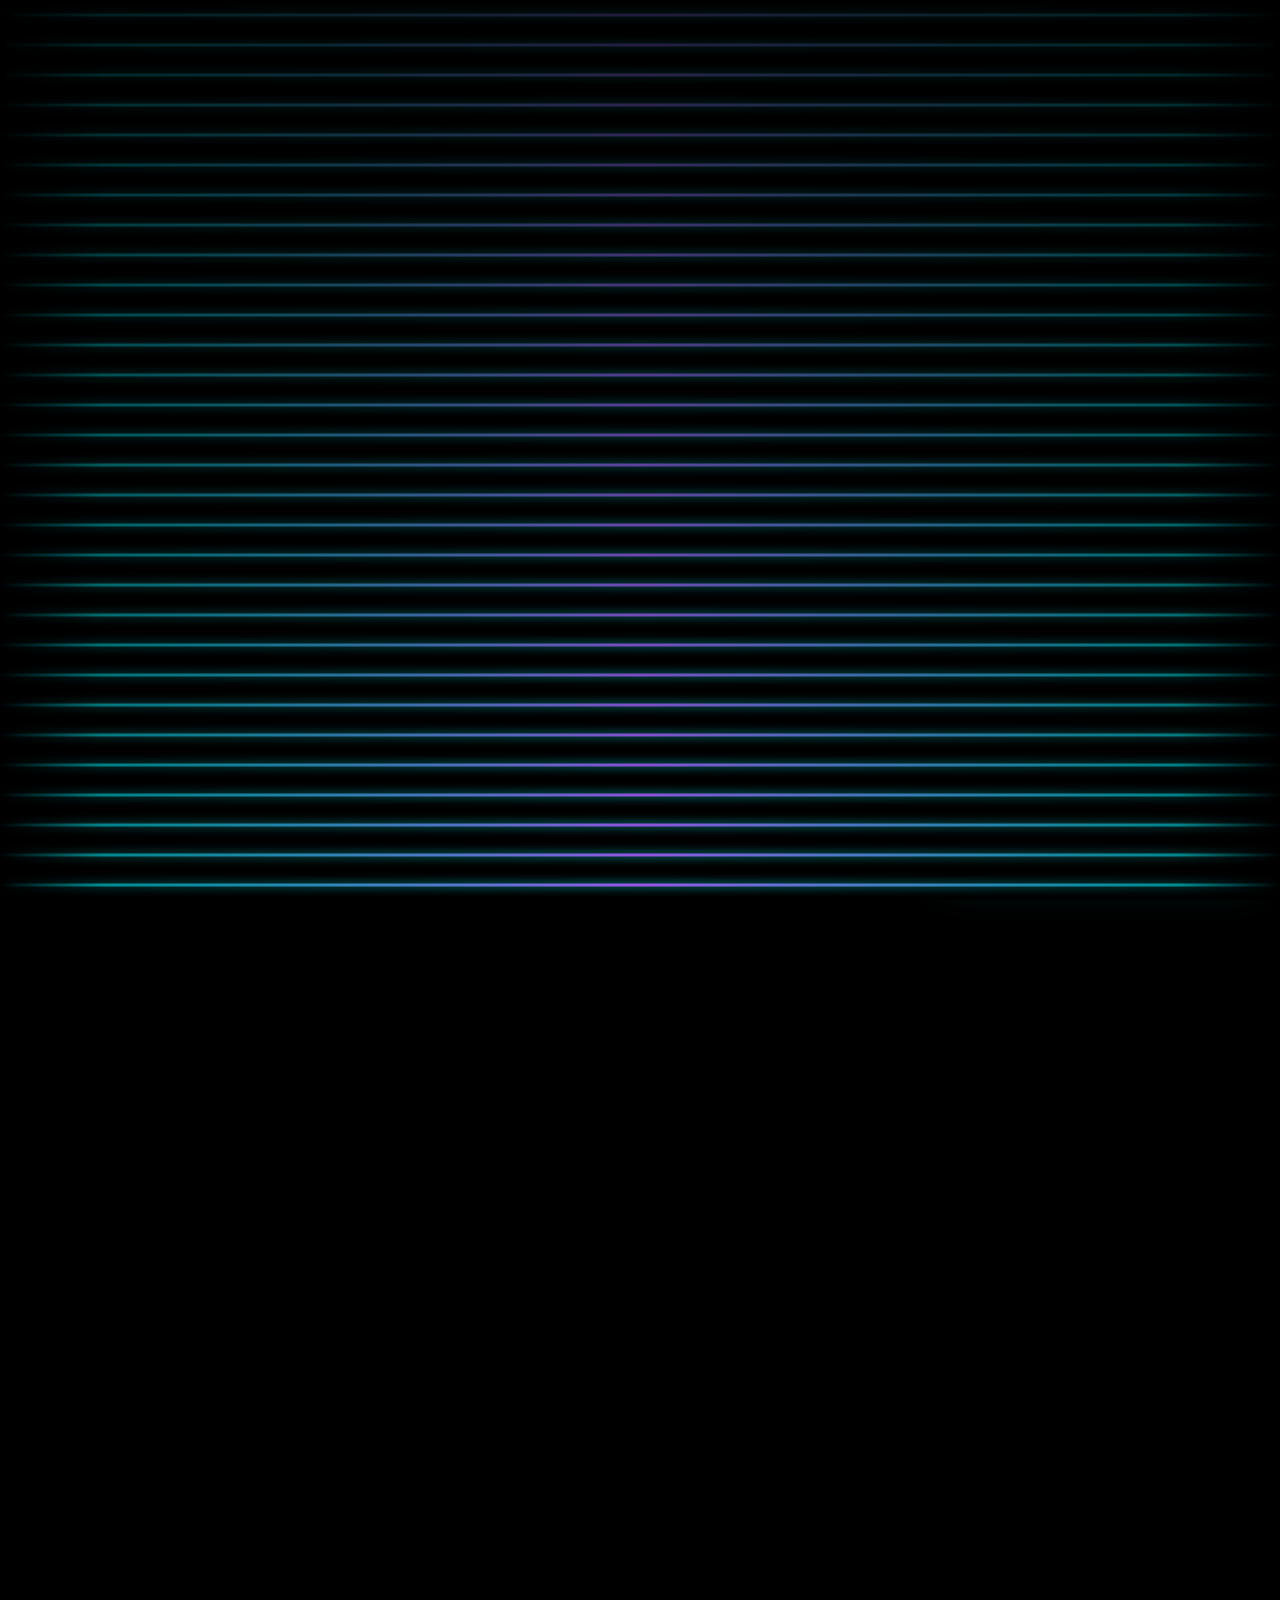
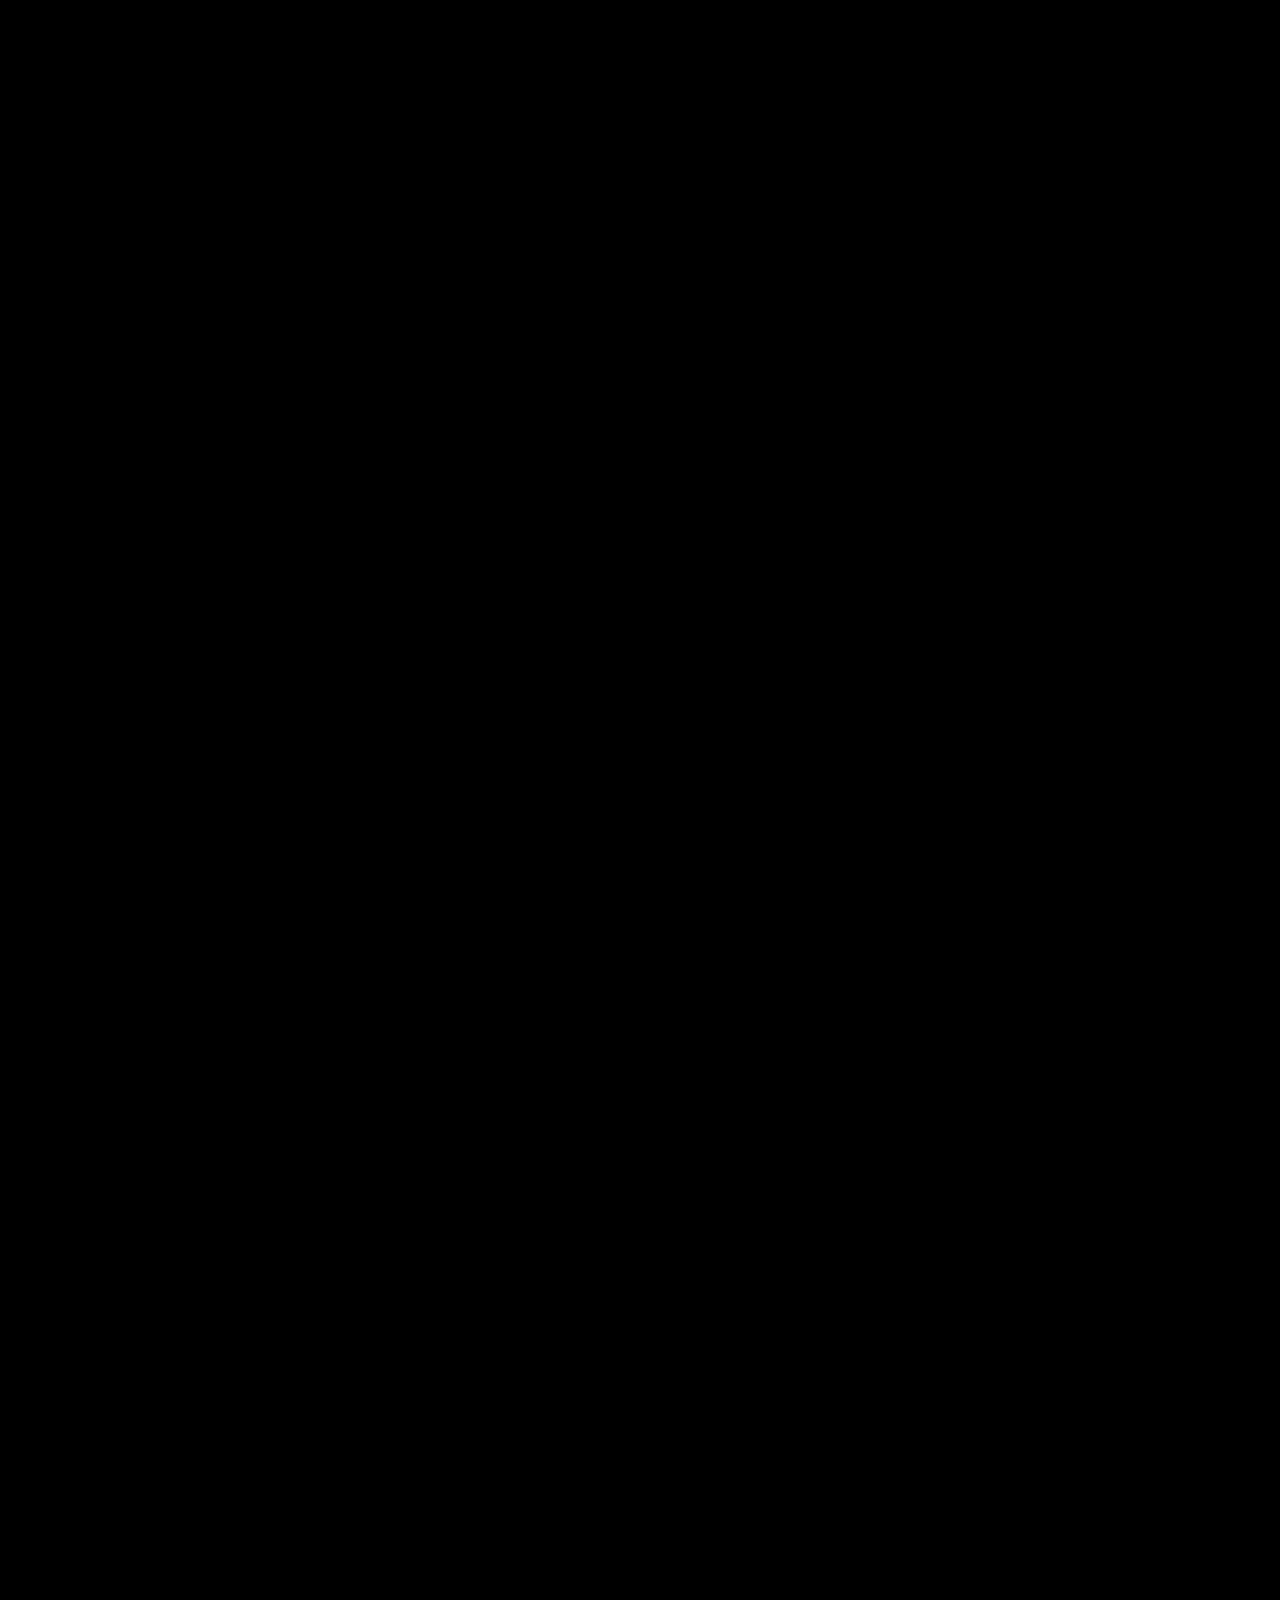
==== commit c5f3019f: "Update index.html" ====
--- a/index.html
+++ b/index.html
@@ -10,7 +10,7 @@
   <link rel="stylesheet" href="https://cdnjs.cloudflare.com/ajax/libs/font-awesome/6.4.0/css/all.min.css">
   <link rel="preconnect" href="https://fonts.googleapis.com">
   <link rel="preconnect" href="https://fonts.gstatic.com" crossorigin>
-  <link href="https://fonts.googleapis.com/css2?family=Orbitron:wght@700;900&display=swap" rel="stylesheet">
+  <link href="https://fonts.googleapis.com/css2?family=Orbitron:wght@700;900&family=Playfair+Display:ital,wght@0,700;1,700&display=swap" rel="stylesheet">
   <script src="https://cdnjs.cloudflare.com/ajax/libs/three.js/r128/three.min.js"></script>
   <script src="https://cdn.jsdelivr.net/npm/three@0.128.0/examples/js/controls/OrbitControls.js"></script>
   <script src="fresh-core.js"></script>
@@ -22,6 +22,57 @@
     body.intro-locked { overflow: hidden !important; height: 100vh; position: fixed; width: 100%; }
     .scanline-overlay { display:none !important; }
 
+    /* ══════════════════════════════════════════════════════════════
+       UNIFIED BUTTON DESIGN TOKENS (Eco System)
+       All non-nav buttons share these foundations
+       ══════════════════════════════════════════════════════════════ */
+    :root {
+      --eco-radius: 10px;
+      --eco-radius-pill: 40px;
+      --eco-shadow-rest: 0 4px 14px rgba(0,0,0,0.35), inset 0 1px 0 rgba(255,255,255,0.08);
+      --eco-shadow-hover: 0 8px 28px rgba(0,0,0,0.5), inset 0 1px 0 rgba(255,255,255,0.12);
+      --eco-shadow-active: 0 2px 8px rgba(0,0,0,0.4), inset 0 1px 0 rgba(255,255,255,0.05);
+      --eco-lift: -2px;
+      --eco-scale-active: 0.97;
+      --eco-transition: all 0.22s cubic-bezier(0.4, 0, 0.2, 1);
+    }
+
+    /* Apply unified foundation to all non-nav buttons */
+    .submit-btn, .transmission-btn, .rev-submit, .post-photo-btn, .arcade-btn,
+    .vault-btn, .agree-btn, .profile-actions button, .trade-btn, .evt-filter,
+    .evt-action, .tf-btn, .zoom-btn, .dc-join-btn, .dc-path-btn, .dc-tool, .dc-tab,
+    .about-cta, .shorts-upload-btn, .post-event-btn, .quick-btn, .ws-logout,
+    .close-modal, .close-prof, .close-profile, .drawer-handle, .dc-hub-leave,
+    .dc-chat-input button, .fp-quick-btn, .fp-toggle, .pulse-bell, .pulse-streak-chip,
+    .eco-quick-btn, .eco-action-btn, .party-mode-btn {
+      transition: var(--eco-transition);
+      box-shadow: var(--eco-shadow-rest);
+    }
+    .submit-btn:hover, .transmission-btn:hover, .rev-submit:hover, .post-photo-btn:hover,
+    .arcade-btn:hover, .vault-btn:hover, .agree-btn:hover, .profile-actions button:hover,
+    .trade-btn:hover, .evt-action:hover, .tf-btn:hover, .zoom-btn:hover,
+    .dc-join-btn:hover, .dc-path-btn:hover, .dc-tool:hover, .dc-tab:hover,
+    .about-cta:hover, .shorts-upload-btn:hover, .post-event-btn:hover, .quick-btn:hover,
+    .ws-logout:hover, .close-modal:hover, .close-prof:hover, .close-profile:hover,
+    .drawer-handle:hover, .dc-hub-leave:hover, .dc-chat-input button:hover,
+    .fp-quick-btn:hover, .fp-toggle:hover, .pulse-bell:hover, .pulse-streak-chip:hover,
+    .eco-quick-btn:hover, .eco-action-btn:hover, .party-mode-btn:hover {
+      transform: translateY(var(--eco-lift));
+      box-shadow: var(--eco-shadow-hover);
+    }
+    .submit-btn:active, .transmission-btn:active, .rev-submit:active, .post-photo-btn:active,
+    .arcade-btn:active, .vault-btn:active, .agree-btn:active, .profile-actions button:active,
+    .trade-btn:active, .evt-action:active, .tf-btn:active, .zoom-btn:active,
+    .dc-join-btn:active, .dc-path-btn:active, .dc-tool:active, .dc-tab:active,
+    .about-cta:active, .shorts-upload-btn:active, .post-event-btn:active, .quick-btn:active,
+    .ws-logout:active, .close-modal:active, .close-prof:active, .close-profile:active,
+    .drawer-handle:active, .dc-hub-leave:active, .dc-chat-input button:active,
+    .fp-quick-btn:active, .fp-toggle:active, .pulse-bell:active, .pulse-streak-chip:active,
+    .eco-quick-btn:active, .eco-action-btn:active, .party-mode-btn:active {
+      transform: translateY(0) scale(var(--eco-scale-active));
+      box-shadow: var(--eco-shadow-active);
+    }
+
     #fixed-bg {
       position:fixed; inset:0; z-index:0;
       background:radial-gradient(ellipse at 30% 40%, #0a1a2a 0%, #000 70%);
@@ -30,6 +81,66 @@
     @keyframes bgPulse {
       0% { background:radial-gradient(ellipse at 30% 40%, #0a1a2a 0%, #000 70%); }
       100% { background:radial-gradient(ellipse at 70% 60%, #1a0a1a 0%, #000 70%); }
+    }
+
+    /* PARTY MODE */
+    body.party-mode { animation: partyBodyFilter 0.6s infinite alternate !important; }
+    @keyframes partyBodyFilter {
+      0%   { filter: contrast(1.08) saturate(1.15) hue-rotate(0deg); }
+      100% { filter: contrast(1.2)  saturate(1.35) hue-rotate(18deg); }
+    }
+    body.party-mode .content-wrap { animation: partyContentShift 1.4s infinite alternate; }
+    @keyframes partyContentShift {
+      0%   { box-shadow: inset 0 0 80px rgba(255,0,170,0.08); }
+      100% { box-shadow: inset 0 0 80px rgba(0,243,255,0.12); }
+    }
+    body.party-mode #fixed-bg { animation: bgPulse 3s infinite alternate, partyBgRainbow 2.4s infinite; }
+    @keyframes partyBgRainbow {
+      0%   { background:radial-gradient(ellipse at 30% 40%, #1a0a2a 0%, #000 70%); }
+      25%  { background:radial-gradient(ellipse at 60% 50%, #0a2a1a 0%, #000 70%); }
+      50%  { background:radial-gradient(ellipse at 40% 60%, #2a1a0a 0%, #000 70%); }
+      75%  { background:radial-gradient(ellipse at 70% 40%, #0a0a2a 0%, #000 70%); }
+      100% { background:radial-gradient(ellipse at 30% 40%, #1a0a2a 0%, #000 70%); }
+    }
+    body.party-mode .system-links .system-card,
+    body.party-mode .game-mini-card,
+    body.party-mode .gallery-item,
+    body.party-mode .profession-drawer,
+    body.party-mode .trade-panel,
+    body.party-mode .form-container,
+    body.party-mode .image-section,
+    body.party-mode .events-container,
+    body.party-mode .mirror-tubes,
+    body.party-mode .vip-leaderboard,
+    body.party-mode .shorts-tile,
+    body.party-mode .eco-panel {
+      animation: partyCardGlow 1.6s infinite alternate;
+    }
+    @keyframes partyCardGlow {
+      0%   { box-shadow: 0 0 0 rgba(0,243,255,0), 0 0 0 rgba(255,0,170,0); }
+      100% { box-shadow: 0 0 30px rgba(0,243,255,0.35), 0 0 60px rgba(255,0,170,0.2); }
+    }
+    body.party-mode .fresh { animation: neonCycle 0.5s infinite; }
+    body.party-mode .ent { animation: neonCycleEnt 0.5s infinite; }
+    @keyframes neonCycle {
+      0%   { color:#ff0000; text-shadow:0 0 20px red; }
+      20%  { color:#ffff00; text-shadow:0 0 20px yellow; }
+      40%  { color:#00ff00; text-shadow:0 0 20px lime; }
+      60%  { color:#00ffff; text-shadow:0 0 20px cyan; }
+      80%  { color:#ff00ff; text-shadow:0 0 20px magenta; }
+      100% { color:#ff0000; text-shadow:0 0 20px red; }
+    }
+    @keyframes neonCycleEnt {
+      0%   { color:#ff00ff; text-shadow:0 0 20px magenta; }
+      25%  { color:#00ffff; text-shadow:0 0 20px cyan; }
+      50%  { color:#ff0000; text-shadow:0 0 20px red; }
+      75%  { color:#ffff00; text-shadow:0 0 20px yellow; }
+      100% { color:#ff00ff; text-shadow:0 0 20px magenta; }
+    }
+    body.party-mode .news-banner { animation: bannerParty 0.9s infinite alternate; }
+    @keyframes bannerParty {
+      0%   { background:linear-gradient(90deg,#000f13,#006875); }
+      100% { background:linear-gradient(90deg,#001f13,#00b875); }
     }
 
     .content-wrap {
@@ -43,40 +154,16 @@
     }
     .content-wrap.reveal-home { opacity: 1; transform: scale(1) perspective(1400px) rotateX(0deg) translateY(0); filter: blur(0) brightness(1); }
 
-    .submit-btn, .transmission-btn, .rev-submit, .post-photo-btn, .arcade-btn, .vault-btn, .agree-btn, .profile-actions button, .short-action, .trade-btn, .evt-filter, .evt-action, .prof-btn, .prof-path-opt { transition: all 0.15s cubic-bezier(0.4, 0, 0.2, 1) !important; }
-    .submit-btn:active, .transmission-btn:active, .rev-submit:active, .post-photo-btn:active, .arcade-btn:active, .vault-btn:active, .agree-btn:active, .profile-actions button:active, .short-action:active, .trade-btn:active, .evt-action:active, .prof-btn:active { transform: scale(0.96) !important; }
-
     header { position:relative; padding:22px 10px 14px; background:rgba(17,17,17,0.85); backdrop-filter:blur(12px); text-align:center; border-bottom:1px solid rgba(0,243,255,0.08); border-radius:0 0 20px 20px; margin-bottom:10px; z-index:10; overflow:visible; }
     header::before, header::after { content:none !important; display:none !important; }
-
     .logo-container { position:relative; z-index:20; display:block; padding:4px 0 6px; margin:0 auto; line-height:1.05; white-space:nowrap; overflow:visible; pointer-events:auto; }
     .logo-container::before, .logo-container::after { content:none !important; }
-
     .fresh, .ent { display:inline-block; position:relative; z-index:21; vertical-align:baseline; }
     .fresh { color:#00FFFF; text-shadow:0 0 10px #00FFFF; font-size:2.8rem; font-weight:900; letter-spacing:2px; }
     .ent { color:#FFFF00; text-shadow:0 0 10px #FFFF00; font-size:2.8rem; font-weight:900; letter-spacing:2px; }
-
-    /* ── PARTY MODE (header color + glitch) ── */
-    body.party-mode .fresh { animation: neonCycle 0.5s infinite; }
-    body.party-mode .ent { animation: neonCycleEnt 0.5s infinite; }
-    @keyframes neonCycle {
-      0% { color:#ff0000; text-shadow:0 0 20px red; }
-      20% { color:#ffff00; text-shadow:0 0 20px yellow; }
-      40% { color:#00ff00; text-shadow:0 0 20px lime; }
-      60% { color:#00ffff; text-shadow:0 0 20px cyan; }
-      80% { color:#ff00ff; text-shadow:0 0 20px magenta; }
-      100% { color:#ff0000; text-shadow:0 0 20px red; }
-    }
-    @keyframes neonCycleEnt {
-      0% { color:#ff00ff; text-shadow:0 0 20px magenta; }
-      25% { color:#00ffff; text-shadow:0 0 20px cyan; }
-      50% { color:#ff0000; text-shadow:0 0 20px red; }
-      75% { color:#ffff00; text-shadow:0 0 20px yellow; }
-      100% { color:#ff00ff; text-shadow:0 0 20px magenta; }
-    }
-    body.party-mode .logo-container {
-      animation: headerGlitch 0.35s steps(6, end) infinite;
-    }
+    .logo-container { animation: headerGlitch 4.5s steps(8, end) infinite; }
+    body.party-mode .logo-container { animation: headerGlitch 0.35s steps(6, end) infinite; }
+    header:hover .logo-container { animation: headerGlitch 0.25s steps(6, end) infinite; }
     @keyframes headerGlitch {
       0%   { transform: translate(0,0) skewX(0deg); filter: hue-rotate(0deg); }
       12%  { transform: translate(-4px,1px) skewX(-3deg); filter: hue-rotate(90deg) brightness(1.3); }
@@ -98,39 +185,273 @@
     .party-status { font-size:0.7rem; font-weight:700; color:#8892b0; min-width:40px; text-align:center; }
     .party-status.on { color:#00f3ff; text-shadow:0 0 10px #00f3ff; }
 
-    /* ── NAV · uniquely customized per link ── */
-    nav { background:rgba(34,34,34,0.8); backdrop-filter:blur(10px); padding:12px 16px; display:flex; justify-content:center; flex-wrap:wrap; gap:8px 14px; border-radius:16px; margin:10px 0 16px; border:1px solid rgba(255,255,255,0.04); }
-    nav a {
-      color:#8892b0; text-decoration:none; font-size:0.82rem; font-weight:700; text-transform:uppercase;
-      letter-spacing:0.6px; transition:all 0.25s; padding:8px 14px; border-radius:20px;
-      border:1px solid rgba(255,255,255,0.05); background:rgba(255,255,255,0.02);
-      display:inline-flex; align-items:center; gap:6px;
-    }
-    nav a.nav-home   { color:#a0a8c0; }
-    nav a.nav-home:hover   { color:#00FFFF; border-color:#00FFFF; background:rgba(0,255,255,0.08); transform:translateY(-2px); box-shadow:0 4px 18px rgba(0,255,255,0.2); }
-    nav a.nav-books  { color:#7dd3fc; }
-    nav a.nav-books:hover  { color:#00FFFF; border-color:#00FFFF; background:rgba(0,255,255,0.08); transform:translateY(-2px); box-shadow:0 4px 18px rgba(0,255,255,0.2); }
-    nav a.nav-cinema { color:#fde047; }
-    nav a.nav-cinema:hover { color:#FFFF00; border-color:#FFFF00; background:rgba(255,255,0,0.08); transform:translateY(-2px); box-shadow:0 4px 18px rgba(255,255,0,0.2); }
-    nav a.nav-music  { color:#f9a8d4; }
-    nav a.nav-music:hover  { color:#ff00aa; border-color:#ff00aa; background:rgba(255,0,170,0.08); transform:translateY(-2px); box-shadow:0 4px 18px rgba(255,0,170,0.2); }
-    nav a.nav-news   { color:#fdba74; }
-    nav a.nav-news:hover   { color:#ff8c42; border-color:#ff8c42; background:rgba(255,140,66,0.08); transform:translateY(-2px); box-shadow:0 4px 18px rgba(255,140,66,0.2); }
-    nav a.nav-contact { color:#86efac; }
-    nav a.nav-contact:hover { color:#00ff88; border-color:#00ff88; background:rgba(0,255,136,0.08); transform:translateY(-2px); box-shadow:0 4px 18px rgba(0,255,136,0.2); }
-    nav a.nav-vault  { color:#c084fc; }
-    nav a.nav-vault:hover  { color:#a855f7; border-color:#a855f7; background:rgba(168,85,247,0.08); transform:translateY(-2px); box-shadow:0 4px 18px rgba(168,85,247,0.2); }
-    nav a.nav-orbit  { color:#67e8f9; }
-    nav a.nav-orbit:hover  { color:#00f3ff; border-color:#00f3ff; background:rgba(0,243,255,0.08); transform:translateY(-2px); box-shadow:0 4px 18px rgba(0,243,255,0.2); }
-    nav a.nav-chat   { color:#fca5a5; }
-    nav a.nav-chat:hover   { color:#ff4444; border-color:#ff4444; background:rgba(255,68,68,0.08); transform:translateY(-2px); box-shadow:0 4px 18px rgba(255,68,68,0.2); }
-    nav a.nav-explore { color:#ffd700; }
-    nav a.nav-explore:hover { color:#ffd700; border-color:#ffd700; background:rgba(255,215,0,0.08); transform:translateY(-2px); box-shadow:0 4px 18px rgba(255,215,0,0.2); }
+    /* NAV · 5 BUTTONS · SHAPES PRESERVED */
+    nav { background:rgba(34,34,34,0.8); backdrop-filter:blur(10px); padding:16px 18px; display:flex; justify-content:center; align-items:center; flex-wrap:wrap; gap:16px; border-radius:20px; margin:10px 0 16px; border:1px solid rgba(255,255,255,0.04); min-height:86px; }
+    nav a { text-decoration:none; font-weight:800; font-size:0.78rem; text-transform:uppercase; letter-spacing:1.3px; font-family:'Orbitron',sans-serif; display:inline-flex; align-items:center; justify-content:center; gap:8px; position:relative; overflow:hidden; isolation:isolate; }
+    nav a.nav-books { padding:14px 26px; border-radius:32px; color:#00f3ff; background:linear-gradient(145deg, rgba(0,243,255,0.10), rgba(0,140,180,0.03)); border:2px solid rgba(0,243,255,0.5); animation: bookFloat 3.2s ease-in-out infinite; }
+    nav a.nav-books:hover { color:#fff; border-color:#00f3ff; box-shadow: 0 8px 28px rgba(0,243,255,0.4); transform: translateY(-3px) scale(1.04); }
+    @keyframes bookFloat { 0%,100%{transform:translateY(0)} 50%{transform:translateY(-2px)} }
+    nav a.nav-cinema { padding:14px 30px; color:#ffd700; background:linear-gradient(90deg, #0a0a0a 0%, #1a1400 20%, #1a1400 80%, #0a0a0a 100%); border-radius:4px; border:none; box-shadow: inset 0 0 0 1px rgba(255,215,0,0.4); }
+    nav a.nav-cinema::before, nav a.nav-cinema::after { content:''; position:absolute; left:0; right:0; height:6px; background: repeating-linear-gradient(90deg, #0a0a0a 0 6px, #ffd700 6px 12px, #0a0a0a 12px 18px); opacity:0.7; }
+    nav a.nav-cinema::before { top:3px; }
+    nav a.nav-cinema::after { bottom:3px; }
+    nav a.nav-cinema:hover { color:#fff; background:linear-gradient(90deg, #1a1400 0%, #302400 20%, #302400 80%, #1a1400 100%); box-shadow: inset 0 0 0 1px #ffd700, 0 0 40px rgba(255,215,0,0.5); transform: scale(1.04); }
+    nav a.nav-music { width:110px; height:56px; padding:0; border-radius:50% 50% 50% 50% / 60% 60% 60% 60%; color:#ff00aa; background: radial-gradient(circle at 50% 50%, rgba(255,0,170,0.15) 0%, rgba(0,0,0,0.9) 75%); border:2px solid rgba(255,0,170,0.55); }
+    nav a.nav-music:hover { color:#fff; border-color:#ff00aa; background: radial-gradient(circle at 50% 50%, rgba(255,0,170,0.35) 0%, rgba(80,0,50,0.9) 75%); box-shadow: inset 0 -4px 20px rgba(255,0,170,0.4), 0 0 40px rgba(255,0,170,0.6); transform: scale(1.06); }
+    nav a.nav-news { padding:14px 24px; background: linear-gradient(180deg, #f5f0e0 0%, #e8dfc8 100%); color:#1a1a1a; border-radius:2px; border:1px solid #c9bfa3; box-shadow: 2px 2px 0 rgba(0,0,0,0.4), 0 0 0 4px #ff8c42; font-family:'Playfair Display', serif; font-weight:700; }
+    nav a.nav-news::before { content:''; position:absolute; top:-6px; left:6px; right:6px; height:4px; background: repeating-linear-gradient(90deg, #ff8c42 0 8px, transparent 8px 12px, #ff8c42 12px 20px); }
+    nav a.nav-news::after { content:''; position:absolute; bottom:-6px; left:6px; right:6px; height:4px; background: repeating-linear-gradient(90deg, #ff8c42 0 10px, transparent 10px 15px, #ff8c42 15px 24px); }
+    nav a.nav-news:hover { transform: rotate(-1deg) scale(1.05); box-shadow: 3px 3px 0 rgba(0,0,0,0.5), 0 0 0 4px #ff8c42, 0 0 40px rgba(255,140,66,0.6); }
+    nav a.nav-contact { padding:14px 28px; color:#00ff88; background:linear-gradient(180deg, rgba(0,255,136,0.10) 0%, rgba(0,80,40,0.15) 100%); border:2px solid rgba(0,255,136,0.5); border-radius:6px; }
+    nav a.nav-contact::before { content:''; position:absolute; top:0; left:0; right:0; height:0; border-left: 65px solid transparent; border-right: 65px solid transparent; border-top: 20px solid rgba(0,255,136,0.4); transition: all 0.4s cubic-bezier(0.34,1.56,0.64,1); transform-origin: top center; }
+    nav a.nav-contact:hover { color:#fff; border-color:#00ff88; box-shadow: inset 0 0 0 1px rgba(0,255,136,0.6), 0 8px 30px rgba(0,255,136,0.5); transform: translateY(-2px); }
+    nav a.nav-contact:hover::before { transform: rotateX(180deg) translateY(-2px); border-top-color: rgba(0,255,136,0.8); }
 
     .news-banner { background:linear-gradient(90deg,#000f13,#006875); color:#fff; padding:10px 0; overflow:hidden; white-space:nowrap; border-radius:12px; margin-bottom:16px; border:1px solid rgba(0,243,255,0.06); }
     .news-content { display:inline-block; padding-left:100%; animation:scrollText 28s linear infinite; font-weight:600; font-size:0.9rem; }
     @keyframes scrollText { 0%{transform:translateX(0)} 100%{transform:translateX(-100%)} }
 
+    /* ══════════════════════════════════════════════════════════════
+       ★ FRESH ENTERTAINMENT · ECO CONTROL SYSTEM ★
+       Full-width command center — the nerve center of the platform
+       Research-backed: modern platform operations dashboards
+       ══════════════════════════════════════════════════════════════ */
+    .eco-control-system {
+      background:linear-gradient(135deg, rgba(0,243,255,0.04), rgba(168,85,247,0.04));
+      border:1px solid rgba(0,243,255,0.2);
+      border-radius:20px;
+      padding:22px 22px 20px;
+      margin:0 0 24px;
+      position:relative;
+      overflow:hidden;
+      box-shadow: 0 8px 40px rgba(0,0,0,0.4), inset 0 1px 0 rgba(255,255,255,0.04);
+    }
+    .eco-control-system::before {
+      content:''; position:absolute; top:-40%; right:-10%;
+      width:500px; height:500px; border-radius:50%;
+      background:radial-gradient(circle, rgba(0,243,255,0.10) 0%, transparent 70%);
+      pointer-events:none;
+      animation: ecoAuraPulse 8s ease-in-out infinite alternate;
+    }
+    @keyframes ecoAuraPulse { 0%{transform:scale(1);opacity:0.5} 100%{transform:scale(1.2);opacity:1} }
+
+    .eco-header {
+      display:flex; justify-content:space-between; align-items:center;
+      flex-wrap:wrap; gap:12px; margin-bottom:16px;
+      padding-bottom:14px; border-bottom:1px solid rgba(0,243,255,0.12);
+      position:relative; z-index:1;
+    }
+    .eco-header h2 {
+      font-family:'Orbitron',sans-serif; font-weight:900;
+      font-size:1.15rem; letter-spacing:2px;
+      color:#00f3ff; text-shadow: 0 0 18px rgba(0,243,255,0.35);
+      display:flex; align-items:center; gap:10px;
+    }
+    .eco-header .eco-status {
+      display:inline-flex; align-items:center; gap:7px;
+      font-family:'Courier New',monospace; font-weight:900;
+      font-size:0.66rem; letter-spacing:2px; text-transform:uppercase;
+      color:#00ff88; padding:5px 12px; border-radius:20px;
+      background:rgba(0,255,136,0.08); border:1px solid rgba(0,255,136,0.3);
+    }
+    .eco-header .eco-status::before {
+      content:''; width:7px; height:7px; border-radius:50%;
+      background:#00ff88; box-shadow:0 0 8px #00ff88;
+      animation: liveBlink 1s infinite alternate;
+    }
+    @keyframes liveBlink { 0%{opacity:0.4} 100%{opacity:1} }
+
+    .eco-grid {
+      display:grid;
+      grid-template-columns: 1.1fr 1.1fr 1fr;
+      gap:14px;
+      position:relative; z-index:1;
+    }
+    @media (max-width: 980px) { .eco-grid { grid-template-columns: 1fr 1fr; } }
+    @media (max-width: 620px) { .eco-grid { grid-template-columns: 1fr; } }
+
+    .eco-panel {
+      background:rgba(0,0,0,0.45);
+      border:1px solid rgba(255,255,255,0.05);
+      border-radius:14px;
+      padding:14px 14px 16px;
+      position:relative;
+      overflow:hidden;
+    }
+    .eco-panel::before {
+      content:''; position:absolute; top:0; left:0; right:0; height:2px;
+      background:linear-gradient(90deg, transparent, var(--panel-accent, #00f3ff), transparent);
+      opacity:0.5;
+    }
+    .eco-panel-head {
+      display:flex; align-items:center; gap:8px;
+      font-family:'Orbitron',sans-serif; font-weight:900;
+      font-size:0.72rem; letter-spacing:1.8px; text-transform:uppercase;
+      color:#c0c6d8; margin-bottom:12px;
+    }
+    .eco-panel-head i { color:var(--panel-accent, #00f3ff); font-size:0.85rem; }
+
+    /* Vitals */
+    .eco-vital {
+      display:flex; align-items:center; justify-content:space-between;
+      padding:8px 10px; border-radius:8px;
+      background:rgba(255,255,255,0.02);
+      margin-bottom:6px;
+      border-left:3px solid var(--vital-color, #00f3ff);
+    }
+    .eco-vital .vl-name { font-size:0.72rem; color:#c0c6d8; font-weight:600; }
+    .eco-vital .vl-bar {
+      flex:1; height:5px; background:rgba(255,255,255,0.06);
+      border-radius:3px; margin:0 10px; overflow:hidden;
+    }
+    .eco-vital .vl-fill {
+      height:100%; background:var(--vital-color, #00f3ff);
+      border-radius:3px;
+      box-shadow: 0 0 8px var(--vital-color, #00f3ff);
+      transition: width 1.2s cubic-bezier(0.16,1,0.3,1);
+    }
+    .eco-vital .vl-val {
+      font-family:'Courier New',monospace; font-weight:900;
+      font-size:0.72rem; color:var(--vital-color, #00f3ff);
+      min-width:38px; text-align:right;
+    }
+
+    /* Metrics */
+    .eco-metrics-grid {
+      display:grid; grid-template-columns: 1fr 1fr; gap:8px;
+    }
+    .eco-metric {
+      background:rgba(0,0,0,0.4); border-radius:10px; padding:10px 12px;
+      border-left:3px solid var(--m-color, #00f3ff);
+      display:flex; flex-direction:column; gap:2px;
+    }
+    .eco-metric .m-lbl {
+      font-size:0.58rem; color:#8892b0; text-transform:uppercase; letter-spacing:1px;
+      font-weight:700;
+    }
+    .eco-metric .m-val {
+      font-family:'Orbitron',sans-serif; font-weight:900;
+      font-size:1.05rem; color:var(--m-color, #00f3ff);
+      text-shadow: 0 0 12px var(--m-color);
+    }
+    .eco-metric .m-sub { font-size:0.58rem; color:#8892b0; }
+
+    /* Me / Command */
+    .eco-me-head {
+      display:flex; align-items:center; gap:10px;
+      padding:6px 0 10px; border-bottom:1px solid rgba(255,255,255,0.06);
+      margin-bottom:10px;
+    }
+    .eco-me-avatar {
+      width:38px; height:38px; border-radius:50%;
+      background:linear-gradient(135deg,#00f3ff,#a855f7);
+      display:flex; align-items:center; justify-content:center;
+      font-weight:900; color:#000; font-size:1rem;
+      border:2px solid #ffd700;
+    }
+    .eco-me-info { flex:1; min-width:0; }
+    .eco-me-name { font-weight:800; font-size:0.85rem; color:#00f3ff; }
+    .eco-me-handle { font-size:0.65rem; color:#8892b0; }
+
+    .eco-me-stats {
+      display:grid; grid-template-columns: 1fr 1fr 1fr; gap:6px;
+      margin-bottom:10px;
+    }
+    .eco-me-stat {
+      background:rgba(0,0,0,0.4); border-radius:8px; padding:6px 4px;
+      text-align:center; border:1px solid rgba(255,255,255,0.04);
+    }
+    .eco-me-stat b {
+      display:block; font-family:'Orbitron',sans-serif;
+      font-weight:900; font-size:0.9rem; color:#ffd700;
+    }
+    .eco-me-stat span {
+      font-size:0.55rem; color:#8892b0; text-transform:uppercase;
+      letter-spacing:0.7px;
+    }
+
+    /* Action buttons grid */
+    .eco-actions {
+      display:grid; grid-template-columns: 1fr 1fr; gap:6px;
+    }
+    .eco-action-btn {
+      padding:9px 10px; border-radius:8px;
+      background:rgba(0,243,255,0.06);
+      border:1px solid rgba(0,243,255,0.2);
+      color:#00f3ff; font-size:0.68rem; font-weight:800;
+      font-family:'Orbitron',sans-serif; letter-spacing:0.8px;
+      text-transform:uppercase;
+      cursor:pointer;
+      display:inline-flex; align-items:center; justify-content:center;
+      gap:5px;
+    }
+    .eco-action-btn:hover { background:rgba(0,243,255,0.15); border-color:#00f3ff; color:#fff; }
+
+    /* Atmosphere / party */
+    .eco-atmos-display {
+      text-align:center; padding:6px 0 12px;
+    }
+    .eco-atmos-display .atmos-icon {
+      font-size:2.4rem; display:block; margin-bottom:4px;
+      filter: drop-shadow(0 0 15px rgba(0,243,255,0.5));
+    }
+    .eco-atmos-display .atmos-mode {
+      font-family:'Orbitron',sans-serif; font-weight:900;
+      font-size:0.8rem; letter-spacing:2px; color:#c0c6d8;
+    }
+    .party-mode-btn {
+      width:100%; padding:12px 14px;
+      border-radius:10px;
+      background:linear-gradient(135deg, #ff0055 0%, #a855f7 50%, #00f3ff 100%);
+      background-size: 200% 200%;
+      border:none; color:#000;
+      font-family:'Orbitron',sans-serif; font-weight:900;
+      font-size:0.8rem; letter-spacing:2px; text-transform:uppercase;
+      cursor:pointer;
+      display:inline-flex; align-items:center; justify-content:center;
+      gap:8px;
+      animation: partyBtnShift 4s ease infinite alternate;
+    }
+    @keyframes partyBtnShift {
+      0% { background-position: 0% 50%; }
+      100% { background-position: 100% 50%; }
+    }
+    .party-mode-btn.active {
+      background:linear-gradient(135deg, #ff0055 0%, #ffff00 50%, #ff0055 100%);
+      animation: partyBtnShift 1s ease infinite alternate, partyActivePulse 0.6s infinite alternate;
+    }
+    @keyframes partyActivePulse {
+      0% { box-shadow: 0 0 20px rgba(255,0,85,0.5), inset 0 1px 0 rgba(255,255,255,0.3); }
+      100% { box-shadow: 0 0 40px rgba(255,0,85,0.9), 0 0 80px rgba(0,243,255,0.5), inset 0 1px 0 rgba(255,255,255,0.3); }
+    }
+
+    /* Awards / progress */
+    .eco-award-row {
+      display:flex; align-items:center; gap:10px;
+      padding:8px 10px; border-radius:8px;
+      background:rgba(255,255,255,0.02);
+      margin-bottom:6px;
+      border-left:3px solid var(--award-color, #ffd700);
+    }
+    .eco-award-icon { font-size:1.15rem; flex-shrink:0; }
+    .eco-award-body { flex:1; min-width:0; }
+    .eco-award-name { font-size:0.75rem; font-weight:800; color:#fff; }
+    .eco-award-bar {
+      height:4px; background:rgba(255,255,255,0.06); border-radius:2px;
+      margin-top:5px; overflow:hidden;
+    }
+    .eco-award-fill {
+      height:100%; background:var(--award-color, #ffd700);
+      border-radius:2px; box-shadow: 0 0 6px var(--award-color);
+      transition: width 0.6s ease;
+    }
+    .eco-award-val {
+      font-family:'Orbitron',sans-serif; font-weight:900;
+      font-size:0.68rem; color:var(--award-color, #ffd700);
+      white-space:nowrap;
+    }
+
+    /* Main grid & other sections (kept intact) */
     .main-grid { display:flex; flex-wrap:wrap; gap:20px; margin-bottom:24px; }
     .main-grid>* { flex:1; min-width:280px; }
 
@@ -141,8 +462,16 @@
     .form-row>* { flex:1; min-width:120px; }
     input, textarea, select { width:100%; padding:12px 14px; background:rgba(0,0,0,0.5); border:1px solid rgba(255,255,255,0.06); color:#fff; border-radius:8px; outline:none; transition:0.3s; font-size:0.9rem; font-family:inherit; }
     input:focus, textarea:focus, select:focus { border-color:#00FFFF; box-shadow:0 0 20px rgba(0,243,255,0.04); }
-    .submit-btn { background:linear-gradient(45deg,#00FFFF,#008f8f); color:#000; font-weight:700; border:none; padding:14px; width:100%; font-size:1rem; cursor:pointer; text-transform:uppercase; border-radius:8px; letter-spacing:1px; }
-    .submit-btn:hover { transform:scale(1.02); background:linear-gradient(45deg,#FFFF00,#ff8800); }
+
+    .submit-btn {
+      position:relative; overflow:hidden;
+      background: linear-gradient(135deg, #00FFFF 0%, #008f8f 45%, #a855f7 100%);
+      color:#000; font-weight:900; border:none; padding:14px 24px;
+      width:100%; font-size:0.92rem; cursor:pointer; text-transform:uppercase;
+      border-radius:var(--eco-radius-pill); letter-spacing:2px;
+      font-family:'Orbitron',sans-serif;
+    }
+    .submit-btn:hover { transform:translateY(var(--eco-lift)); }
 
     .welcome-strip { display:flex; align-items:center; gap:12px; padding:12px 14px; margin-bottom:14px; background:linear-gradient(135deg,rgba(0,243,255,0.08),rgba(168,85,247,0.08)); border:1px solid rgba(0,243,255,0.2); border-radius:12px; }
     .welcome-strip .ws-avatar { width:46px; height:46px; border-radius:50%; flex-shrink:0; background:linear-gradient(135deg,#00f3ff,#a855f7); display:flex; align-items:center; justify-content:center; font-size:1.3rem; font-weight:900; color:#000; border:2px solid #ffff00; }
@@ -150,13 +479,44 @@
     .welcome-strip .ws-name { font-weight:800; font-size:0.95rem; color:#00FFFF; }
     .welcome-strip .ws-meta { font-size:0.7rem; color:#8892b0; }
     .welcome-strip .ws-points { font-family:'Courier New',monospace; font-weight:900; color:#ffd700; font-size:1.05rem; }
-    .welcome-strip .ws-logout { background:rgba(255,0,85,0.1); border:1px solid rgba(255,0,85,0.3); color:#ff0055; padding:6px 12px; border-radius:20px; font-size:0.7rem; font-weight:700; cursor:pointer; font-family:inherit; }
-
-    .trade-panel { background:rgba(0,0,0,0.5); border:1px solid rgba(255,215,0,0.12); border-radius:14px; padding:14px; }
+
+    .ws-logout {
+      background: transparent; border:1.5px solid #ff0055; color:#ff0055;
+      padding:6px 14px; border-radius:8px; font-size:0.68rem; font-weight:900;
+      cursor:pointer; font-family:'Courier New',monospace;
+      letter-spacing:1.5px; text-transform:uppercase;
+    }
+    .ws-logout:hover { background:#ff0055; color:#fff; }
+
+    /* Trading Simulator */
+    .trade-panel { background:rgba(0,0,0,0.55); border:1px solid rgba(255,215,0,0.15); border-radius:14px; padding:14px; }
     .trade-panel-head { display:flex; justify-content:space-between; align-items:center; margin-bottom:10px; }
     .trade-panel-head h3 { color:#ffd700; font-size:0.9rem; letter-spacing:1.5px; display:flex; align-items:center; gap:6px; }
     .trade-panel-head .badge { background:linear-gradient(45deg,#ffd700,#b8860b); color:#000; padding:3px 10px; border-radius:20px; font-size:0.6rem; font-weight:900; letter-spacing:1px; }
-    .trade-ticker { display:flex; align-items:center; gap:14px; flex-wrap:wrap; background:rgba(0,0,0,0.4); border:1px solid rgba(255,215,0,0.12); border-radius:10px; padding:10px 12px; margin-bottom:10px; }
+    .trade-panel-head .badge.live { background:linear-gradient(45deg,#00ff88,#008f4f); color:#001a0f; animation: livePulse 1.4s infinite alternate; }
+    @keyframes livePulse { 0%{box-shadow:0 0 0 rgba(0,255,136,0.4)} 100%{box-shadow:0 0 24px rgba(0,255,136,0.7)} }
+    .ts-login-box { padding:18px 14px; text-align:center; background:linear-gradient(135deg, rgba(0,0,0,0.5), rgba(20,20,40,0.3)); border-radius:10px; }
+    .ts-login-box h4 { color:#ffd700; font-size:0.88rem; letter-spacing:1.5px; margin-bottom:6px; }
+    .ts-login-box .ts-login-sub { color:#8892b0; font-size:0.72rem; margin-bottom:14px; }
+    .ts-login-box .ts-login-form { display:flex; flex-direction:column; gap:8px; }
+    .ts-login-box .ts-login-form input { padding:10px 12px; background:rgba(0,0,0,0.6); border:1px solid rgba(255,215,0,0.25); color:#ffd700; font-family:'Courier New',monospace; font-size:0.82rem; letter-spacing:1px; text-align:center; }
+    .ts-login-box .ts-login-form button { padding:12px; background:linear-gradient(135deg,#ffd700,#b8860b); color:#1a1400; font-weight:900; font-size:0.82rem; letter-spacing:2px; border:none; border-radius:var(--eco-radius); cursor:pointer; font-family:inherit; text-transform:uppercase; }
+    .ts-login-box .ts-hint { font-size:0.65rem; color:#8892b0; margin-top:10px; }
+    .ts-login-box .ts-hint strong { color:#ffd700; }
+    .ts-terminal { display:none; }
+    .ts-instruments-bar { display:flex; gap:6px; overflow-x:auto; padding:8px 2px; margin-bottom:8px; }
+    .ts-instruments-bar::-webkit-scrollbar { height:3px; }
+    .ts-instruments-bar::-webkit-scrollbar-thumb { background:#ffd700; border-radius:10px; }
+    .tf-btn { flex:0 0 auto; padding:6px 12px; background:rgba(0,0,0,0.4); border:1px solid rgba(255,215,0,0.25); color:#c0c6d8; border-radius:8px; font-family:'Courier New',monospace; font-size:0.7rem; font-weight:800; cursor:pointer; letter-spacing:0.5px; }
+    .tf-btn:hover { border-color:#ffd700; color:#ffd700; }
+    .tf-btn.active { background:linear-gradient(135deg,rgba(255,215,0,0.15),rgba(255,215,0,0.05)); border-color:#ffd700; color:#ffd700; }
+    .tf-btn[data-tf] { background:#0a0a14; border:1px solid rgba(255,215,0,0.2); color:#8892b0; border-radius:6px; padding:5px 9px; }
+    .tf-btn[data-tf].active { background:linear-gradient(180deg,#ffd700,#b8860b); color:#1a1400; border-color:#ffd700; font-weight:900; }
+    .ts-toolbar { display:flex; gap:6px; flex-wrap:wrap; align-items:center; padding:8px 2px; margin-bottom:8px; }
+    .ts-toolbar .tf-label { font-size:0.6rem; color:#8892b0; letter-spacing:1px; text-transform:uppercase; margin-right:4px; }
+    #yearSelect { background:#0a0a14; border:1px solid rgba(255,215,0,0.3); color:#ffd700; padding:5px 8px; border-radius:6px; font-family:'Courier New',monospace; font-size:0.7rem; cursor:pointer; }
+    .zoom-btn { width:30px; height:30px; padding:0; border-radius:8px; background:rgba(0,243,255,0.08); border:1px solid rgba(0,243,255,0.35); color:#00f3ff; cursor:pointer; display:inline-flex; align-items:center; justify-content:center; font-size:0.8rem; }
+    .trade-ticker { display:flex; align-items:center; gap:12px; flex-wrap:wrap; background:rgba(0,0,0,0.5); border:1px solid rgba(255,215,0,0.15); border-radius:10px; padding:10px 12px; margin-bottom:10px; }
     .trade-pair { display:flex; align-items:baseline; gap:8px; flex-wrap:wrap; }
     .trade-pair .pair-name { font-family:'Courier New',monospace; font-weight:900; font-size:0.95rem; color:#ffd700; }
     .trade-pair .pair-price { font-family:'Courier New',monospace; font-size:1.05rem; font-weight:900; color:#00ff88; }
@@ -176,14 +536,13 @@
     .trade-amount-row { display:flex; gap:6px; align-items:center; flex-wrap:wrap; margin-bottom:10px; }
     .trade-amount-row label { font-size:0.68rem; color:#8892b0; }
     .trade-amount-row input { width:90px; padding:8px; font-family:'Courier New',monospace; background:#0a0a14; border:1px solid rgba(255,215,0,0.2); color:#ffd700; text-align:center; font-weight:900; font-size:0.8rem; }
-    .trade-amount-row .quick-btn { padding:5px 9px; background:rgba(255,215,0,0.06); border:1px solid rgba(255,215,0,0.15); color:#ffd700; border-radius:16px; font-size:0.65rem; font-weight:700; cursor:pointer; font-family:inherit; }
-    .trade-amount-row .quick-btn:hover { background:rgba(255,215,0,0.15); }
+    .quick-btn { padding:5px 10px; background:rgba(255,215,0,0.1); border:1px solid rgba(255,215,0,0.25); color:#ffd700; border-radius:8px; font-size:0.65rem; font-weight:800; cursor:pointer; font-family:'Courier New',monospace; }
     .trade-controls { display:flex; gap:6px; margin-bottom:10px; }
-    .trade-btn { flex:1; padding:10px 6px; border:none; border-radius:8px; font-weight:900; font-size:0.75rem; cursor:pointer; letter-spacing:1px; font-family:inherit; text-transform:uppercase; display:inline-flex; align-items:center; justify-content:center; gap:5px; }
-    .trade-btn.buy { background:linear-gradient(135deg,#00ff88,#008f4f); color:#001a0f; box-shadow:0 0 15px rgba(0,255,136,0.25); }
-    .trade-btn.sell { background:linear-gradient(135deg,#ff4444,#aa0000); color:#fff; }
-    .trade-btn.close { background:linear-gradient(135deg,#ffd700,#b8860b); color:#1a1400; }
-    .trade-log { background:rgba(0,0,0,0.5); border:1px solid rgba(255,255,255,0.05); border-radius:8px; max-height:90px; overflow-y:auto; padding:6px 10px; }
+    .trade-btn { flex:1; padding:11px 8px; border:none; border-radius:var(--eco-radius); font-weight:900; font-size:0.76rem; cursor:pointer; font-family:'Orbitron',sans-serif; letter-spacing:1.2px; text-transform:uppercase; display:inline-flex; align-items:center; justify-content:center; gap:5px; }
+    .trade-btn.buy { background:linear-gradient(135deg, #00ff88 0%, #008f4f 100%); color:#001a0f; }
+    .trade-btn.sell { background:linear-gradient(135deg, #ff4444 0%, #aa0000 100%); color:#fff; }
+    .trade-btn.close { background:transparent; border:2px solid #ffd700; color:#ffd700; }
+    .trade-log { background:rgba(0,0,0,0.55); border:1px solid rgba(255,255,255,0.05); border-radius:8px; max-height:110px; overflow-y:auto; padding:6px 10px; }
     .trade-log::-webkit-scrollbar { width:4px; }
     .trade-log::-webkit-scrollbar-thumb { background:#ffd700; border-radius:10px; }
     .trade-log-row { display:flex; justify-content:space-between; padding:4px 0; font-family:'Courier New',monospace; font-size:0.68rem; border-bottom:1px solid rgba(255,255,255,0.03); }
@@ -202,338 +561,269 @@
     .globe-text { margin-top:16px; color:#8892b0; font-size:0.95rem; text-align:center; padding:0 16px; display:flex; flex-direction:column; align-items:center; gap:10px; }
     .globe-text .ghead h3 { color:#00FFFF; font-size:1.1rem; margin-bottom:8px; }
     .highlight-text { background:linear-gradient(to right, #ff0055, #ffff00); -webkit-background-clip:text; -webkit-text-fill-color:transparent; font-weight:800; }
-    .transmission-btn { background:linear-gradient(135deg, #00f3ff, #a855f7); border:none; color:#000; font-weight:900; padding:10px 28px; border-radius:40px; cursor:pointer; font-size:0.9rem; letter-spacing:1.5px; box-shadow:0 0 30px rgba(0,243,255,0.3); display:inline-flex; align-items:center; gap:10px; }
-    .transmission-btn:hover { transform:scale(1.05); box-shadow:0 0 50px rgba(0,243,255,0.5); }
-
-    /* ── SYSTEM LINKS (apps) — Music now points to music.html ── */
+    .transmission-btn { background: linear-gradient(135deg, #00f3ff 0%, #a855f7 100%); border:none; color:#000; font-weight:900; padding:12px 28px; border-radius:var(--eco-radius-pill); cursor:pointer; font-size:0.85rem; letter-spacing:2px; font-family:'Orbitron',sans-serif; text-transform:uppercase; display:inline-flex; align-items:center; gap:10px; }
+    .live-nodes-row { display:flex; gap:14px; justify-content:center; flex-wrap:wrap; font-family:'Courier New',monospace; font-size:0.7rem; margin-top:4px; }
+    .live-nodes-row .ln-item { color:#8892b0; }
+    .live-nodes-row .ln-item b { color:#00f3ff; font-weight:900; }
+
+    /* Cabinet */
+    .cabinet-section { background:linear-gradient(160deg, #2a1f14 0%, #1a120a 100%); border-radius:18px; padding:26px 22px; margin:24px 0; border:2px solid rgba(120,80,40,0.4); box-shadow: inset 0 0 60px rgba(0,0,0,0.7), 0 20px 60px rgba(0,0,0,0.6); position:relative; }
+    .cabinet-section::before { content:''; position:absolute; inset:6px; pointer-events:none; border:1px solid rgba(255,215,0,0.08); border-radius:14px; }
+    .cabinet-header { display:flex; justify-content:space-between; align-items:center; margin-bottom:20px; flex-wrap:wrap; gap:10px; }
+    .cabinet-header h2 { color:#ffd700; font-size:1.3rem; display:flex; align-items:center; gap:10px; letter-spacing:1px; text-shadow:0 0 20px rgba(255,215,0,0.3); font-family:'Orbitron',sans-serif; }
+    .cabinet-header .cab-tag { font-size:0.65rem; color:#8892b0; letter-spacing:2px; text-transform:uppercase; border:1px solid rgba(255,215,0,0.2); padding:3px 10px; border-radius:20px; background:rgba(255,215,0,0.05); }
+    .cabinet-subtitle { color:#a89880; font-size:0.85rem; margin-bottom:18px; }
+    .cabinet-subtitle strong { color:#ffd700; }
+    .cabinet { display:flex; flex-direction:column; gap:10px; background:linear-gradient(180deg, #1a1008, #100a04); border-radius:12px; padding:14px; border:1px solid rgba(120,80,40,0.5); box-shadow: inset 0 4px 20px rgba(0,0,0,0.8); }
+    .profession-drawer { background:linear-gradient(180deg, #3a2818 0%, #2a1a0c 100%); border-radius:10px; overflow:hidden; border:1px solid rgba(120,80,40,0.6); }
+    .drawer-handle { padding:16px 20px; cursor:pointer; user-select:none; display:flex; align-items:center; gap:16px; background:linear-gradient(180deg, #4a3520 0%, #33210f 100%); border-bottom:1px solid rgba(0,0,0,0.4); position:relative; }
+    .drawer-handle::before { content:''; position:absolute; top:50%; right:20px; transform:translateY(-50%); width:44px; height:6px; border-radius:3px; background:linear-gradient(180deg, #d4a870, #8a6030); }
+    .drawer-icon { width:52px; height:52px; border-radius:12px; flex-shrink:0; display:flex; align-items:center; justify-content:center; font-size:1.7rem; font-weight:900; color:#000; }
+    .drawer-title-wrap { flex:1; min-width:0; }
+    .drawer-title { font-family:'Orbitron',sans-serif; font-weight:800; font-size:1.05rem; letter-spacing:1px; color:#ffe6a8; }
+    .drawer-sub { font-size:0.72rem; color:#a89880; margin-top:2px; }
+    .drawer-arrow { width:30px; height:30px; border-radius:50%; display:flex; align-items:center; justify-content:center; background:rgba(0,0,0,0.4); color:#ffd700; transition:transform 0.35s cubic-bezier(0.34,1.56,0.64,1); margin-right:56px; }
+    .profession-drawer.open .drawer-arrow { transform:rotate(180deg); }
+    .drawer-content { max-height:0; overflow:hidden; transition:max-height 0.6s cubic-bezier(0.16,1,0.3,1), padding 0.4s; background:linear-gradient(180deg, #241708 0%, #150d04 100%); padding:0 20px; }
+    .profession-drawer.open .drawer-content { max-height:2400px; padding:20px; }
+    .drawer-content-inner { display:flex; flex-direction:column; gap:16px; }
+    .dc-gallery { display:grid; grid-template-columns:repeat(3, 1fr); gap:8px; border-radius:12px; overflow:hidden; }
+    .dc-gallery img { width:100%; height:120px; object-fit:cover; border-radius:8px; cursor:pointer; }
+    .dc-purpose { background:rgba(255,215,0,0.05); border-left:3px solid #ffd700; padding:12px 16px; border-radius:6px; font-size:0.86rem; color:#d0c8b8; line-height:1.6; }
+    .dc-purpose strong { color:#ffd700; display:block; margin-bottom:4px; font-size:0.7rem; letter-spacing:1.2px; text-transform:uppercase; }
+    .dc-tools { display:flex; flex-wrap:wrap; gap:7px; }
+    .dc-tool { background:rgba(255,215,0,0.06); border:1px solid rgba(255,215,0,0.15); padding:6px 12px; border-radius:8px; font-size:0.72rem; color:#ffe6a8; cursor:pointer; font-family:'Courier New',monospace; }
+    .dc-news-list { display:flex; flex-direction:column; gap:6px; }
+    .dc-news-item { padding:8px 12px; background:rgba(0,0,0,0.35); border-radius:8px; border-left:3px solid var(--dc-color, #ffd700); display:flex; justify-content:space-between; align-items:center; gap:10px; font-size:0.78rem; }
+    .dc-news-item .dc-time { color:#8892b0; font-size:0.68rem; white-space:nowrap; }
+    .dc-projects { display:flex; flex-direction:column; gap:6px; }
+    .dc-project { display:flex; justify-content:space-between; align-items:center; gap:10px; padding:10px 12px; background:rgba(0,0,0,0.35); border-radius:8px; border:1px solid rgba(255,215,0,0.08); }
+    .dc-proj-name { font-weight:700; font-size:0.82rem; color:#ffe6a8; }
+    .dc-proj-meta { font-size:0.65rem; color:#a89880; margin-top:2px; }
+    .dc-proj-status { font-size:0.58rem; padding:2px 8px; border-radius:10px; font-weight:800; }
+    .dc-proj-status.active { background:rgba(0,255,136,0.12); color:#00ff88; border:1px solid rgba(0,255,136,0.3); }
+    .dc-proj-status.recruiting { background:rgba(255,215,0,0.12); color:#ffd700; border:1px solid rgba(255,215,0,0.3); }
+    .dc-cta-row { display:flex; gap:10px; }
+    .dc-join-btn { flex:1; padding:12px; border-radius:var(--eco-radius); font-weight:900; font-size:0.82rem; letter-spacing:1.5px; cursor:pointer; font-family:'Orbitron',sans-serif; text-transform:uppercase; border:none; background:linear-gradient(135deg,#ffd700 0%, #b8860b 100%); color:#1a1400; }
+    .dc-path-btn { flex:1; padding:12px; border-radius:var(--eco-radius); font-weight:900; font-size:0.82rem; letter-spacing:1.5px; cursor:pointer; font-family:'Orbitron',sans-serif; text-transform:uppercase; background:transparent; color:#ffd700; border:1.5px dashed rgba(255,215,0,0.5); }
+    .dc-path-picker { display:none; }
+    .dc-path-picker.open { display:block; }
+    .dc-path-picker h4 { color:#ffd700; font-size:0.9rem; letter-spacing:1px; margin-bottom:10px; text-align:center; }
+    .dc-path-opts { display:grid; grid-template-columns:1fr 1fr; gap:10px; }
+    .dc-path-opt { padding:16px 12px; background:rgba(0,0,0,0.4); border:1.5px solid rgba(255,215,0,0.2); border-radius:12px; cursor:pointer; text-align:center; color:#ffe6a8; font-family:inherit; display:flex; flex-direction:column; align-items:center; gap:6px; }
+    .dc-path-opt i { font-size:1.6rem; color:#ffd700; }
+    .dc-path-opt strong { font-size:0.82rem; letter-spacing:1px; }
+    .dc-path-opt span { font-size:0.66rem; color:#a89880; }
+    .dc-hub { display:none; padding:14px 0; border-top:1px solid rgba(255,215,0,0.15); margin-top:10px; }
+    .dc-hub.open { display:block; }
+    .dc-hub-head { display:flex; align-items:center; gap:12px; margin-bottom:12px; }
+    .dc-hub-title { flex:1; }
+    .dc-hub-title .dh-name { font-weight:800; font-size:0.95rem; color:#ffe6a8; }
+    .dc-hub-title .dh-path { font-size:0.68rem; color:#a89880; }
+    .dc-hub-title .dh-path strong { color:#ffd700; }
+    .dc-hub-leave { background:rgba(255,0,85,0.1); border:1px solid rgba(255,0,85,0.3); color:#ff0055; padding:6px 12px; border-radius:20px; font-size:0.68rem; font-weight:700; cursor:pointer; font-family:inherit; }
+    .dc-tabs { display:flex; gap:4px; margin-bottom:12px; background:rgba(0,0,0,0.4); padding:4px; border-radius:24px; }
+    .dc-tab { flex:1; padding:8px 6px; text-align:center; border-radius:20px; font-size:0.7rem; font-weight:700; cursor:pointer; color:#a89880; background:transparent; border:none; font-family:inherit; display:inline-flex; align-items:center; justify-content:center; gap:5px; }
+    .dc-tab.active { background:linear-gradient(135deg,#ffd700,#b8860b); color:#1a1400; }
+    .dc-pane { display:none; }
+    .dc-pane.active { display:block; }
+    .dc-chat { max-height:200px; overflow-y:auto; padding:6px 4px; display:flex; flex-direction:column; gap:6px; margin-bottom:10px; }
+    .dc-chat-msg { display:flex; gap:8px; padding:6px 10px; border-radius:8px; background:rgba(0,0,0,0.35); font-size:0.76rem; border-left:3px solid #ffd700; }
+    .dc-chat-msg .dc-u { color:#ffd700; font-weight:800; }
+    .dc-chat-input { display:flex; gap:8px; }
+    .dc-chat-input input { flex:1; padding:9px 12px; font-size:0.8rem; background:rgba(0,0,0,0.6); border:1px solid rgba(255,215,0,0.2); color:#ffd700; }
+    .dc-chat-input button { background:linear-gradient(135deg,#ffd700,#b8860b); border:none; color:#1a1400; padding:8px 18px; border-radius:20px; font-weight:800; font-size:0.75rem; cursor:pointer; font-family:inherit; }
+
+    /* System links */
     .system-links { display:flex; flex-wrap:wrap; gap:14px; margin-bottom:24px; }
-    .system-links .system-card { flex:1; min-width:140px; background:rgba(42,42,42,0.6); padding:18px 20px; border-radius:14px; text-align:center; cursor:pointer; transition:all 0.3s; border:1px solid rgba(255,255,255,0.04); text-decoration:none; color:#fff; }
-    .system-links .system-card:hover { transform:translateY(-4px); border-color:#00FFFF; box-shadow:0 8px 30px rgba(0,243,255,0.08); }
-    .system-links .system-card i { font-size:2rem; display:block; margin-bottom:6px; }
-    .system-links .system-card h3 { font-size:0.9rem; font-weight:700; }
-    .system-links .system-card p { font-size:0.7rem; color:#8892b0; margin-top:2px; }
-    .icon-glow-cyan { color:#00FFFF; } .icon-glow-yellow { color:#FFFF00; } .icon-glow-pink { color:#ff00aa; }
-
+    .system-links .system-card { flex:1; min-width:140px; background:linear-gradient(145deg, rgba(42,42,42,0.6), rgba(20,20,30,0.8)); padding:18px 20px; border-radius:14px; text-align:center; cursor:pointer; border:1px solid rgba(255,255,255,0.06); text-decoration:none; color:#fff; position:relative; overflow:hidden; transition: var(--eco-transition); }
+    .system-links .system-card::after { content:''; position:absolute; bottom:0; left:0; right:0; height:3px; background: linear-gradient(90deg, transparent, var(--sc-color, #00FFFF), transparent); transform: scaleX(0); transition: transform 0.4s; }
+    .system-links .system-card:hover { transform:translateY(-6px); border-color:var(--sc-color, #00FFFF); }
+    .system-links .system-card:hover::after { transform: scaleX(1); }
+    .system-links .system-card i { font-size:2rem; display:block; margin-bottom:8px; }
+    .system-links .system-card h3 { font-size:0.9rem; font-weight:800; }
+    .system-links .system-card p { font-size:0.68rem; color:#8892b0; margin-top:2px; }
+    .icon-glow-cyan { color:#00FFFF; }
+    .icon-glow-yellow { color:#FFFF00; }
+    .icon-glow-pink { color:#ff00aa; }
+
+    /* Arcade */
     .game-arcade-section { background:rgba(5,5,10,0.7); border-radius:16px; padding:20px 16px; margin-bottom:24px; border:1px solid rgba(0,243,255,0.04); }
     .game-arcade-header { display:flex; justify-content:space-between; align-items:center; margin-bottom:14px; flex-wrap:wrap; gap:10px; }
     .game-arcade-header h2 { color:#00FFFF; font-size:1.2rem; display:flex; align-items:center; gap:10px; }
-    .arcade-btn { background:linear-gradient(45deg,#00FFFF,#008f8f); color:#000; border:none; padding:8px 20px; border-radius:30px; font-weight:700; font-size:0.8rem; cursor:pointer; text-decoration:none; display:inline-flex; align-items:center; gap:6px; }
-    .games-scroll-wrap { overflow-x:auto; padding:6px 4px 14px; scrollbar-width:thin; scrollbar-color:#00FFFF transparent; }
+    .arcade-btn { background:#ff0055; color:#fff; border:2px solid #fff; padding:10px 22px; border-radius:var(--eco-radius); font-weight:900; font-size:0.76rem; cursor:pointer; text-decoration:none; display:inline-flex; align-items:center; gap:8px; font-family:'Courier New',monospace; letter-spacing:1.5px; text-transform:uppercase; }
+    .games-scroll-wrap { overflow-x:auto; padding:6px 4px 14px; }
     .games-scroll-wrap::-webkit-scrollbar { height:4px; }
     .games-scroll-wrap::-webkit-scrollbar-thumb { background:#00FFFF; border-radius:10px; }
     .games-scroll-track { display:flex; gap:16px; width:max-content; animation:scrollGames 40s linear infinite; }
     .games-scroll-track:hover { animation-play-state:paused; }
     @keyframes scrollGames { 0%{transform:translateX(0)} 100%{transform:translateX(-50%)} }
-    .game-mini-card { flex:0 0 auto; width:160px; background:rgba(18,18,28,0.8); border-radius:14px; padding:16px 14px; text-align:center; border:1px solid rgba(255,255,255,0.04); cursor:pointer; transition:0.3s; }
-    .game-mini-card:hover { border-color:#00FFFF; transform:translateY(-4px) scale(1.02); }
+    .game-mini-card { flex:0 0 auto; width:160px; background:rgba(18,18,28,0.8); border-radius:14px; padding:16px 14px; text-align:center; border:1px solid rgba(255,255,255,0.04); cursor:pointer; transition: var(--eco-transition); }
+    .game-mini-card:hover { border-color:#00FFFF; transform:translateY(-4px); }
     .game-mini-card .emoji { font-size:2.6rem; display:block; margin-bottom:6px; }
     .game-mini-card .gtitle { font-size:0.8rem; font-weight:700; }
     .game-mini-card .gsub { font-size:0.6rem; color:#8892b0; margin-top:2px; }
     .game-mini-card .gplay { margin-top:8px; background:rgba(0,243,255,0.1); border:1px solid rgba(0,243,255,0.15); color:#00FFFF; padding:4px 16px; border-radius:20px; font-size:0.65rem; font-weight:700; display:inline-block; }
 
+    /* Gallery */
     .photo-gallery-section { background:rgba(5,5,10,0.7); border-radius:16px; padding:20px 16px; margin-bottom:24px; border:1px solid rgba(255,0,85,0.06); }
     .gallery-header { display:flex; justify-content:space-between; align-items:center; margin-bottom:14px; flex-wrap:wrap; gap:10px; }
     .gallery-header h2 { color:#ff0055; font-size:1.2rem; display:flex; align-items:center; gap:10px; }
-    .post-photo-btn { background:linear-gradient(45deg,#ff0055,#aa0033); color:#fff; border:none; padding:8px 20px; border-radius:30px; font-weight:700; font-size:0.8rem; cursor:pointer; display:inline-flex; align-items:center; gap:6px; }
-    .gallery-scroll-wrap { overflow-x:auto; padding:6px 4px 10px; scrollbar-width:thin; scrollbar-color:#ff0055 transparent; }
+    .post-photo-btn { background:linear-gradient(135deg, #ff0055 0%, #aa0033 100%); color:#fff; border:none; padding:10px 20px; border-radius:var(--eco-radius); font-weight:900; font-size:0.76rem; cursor:pointer; display:inline-flex; align-items:center; gap:6px; font-family:'Courier New',monospace; letter-spacing:1px; text-transform:uppercase; }
+    .gallery-scroll-wrap { overflow-x:auto; padding:6px 4px 10px; }
     .gallery-scroll-wrap::-webkit-scrollbar { height:4px; }
     .gallery-scroll-wrap::-webkit-scrollbar-thumb { background:#ff0055; border-radius:10px; }
     .gallery-track { display:flex; gap:14px; width:max-content; animation:scrollGallery 35s linear infinite; }
     .gallery-track:hover { animation-play-state:paused; }
     @keyframes scrollGallery { 0%{transform:translateX(0)} 100%{transform:translateX(-50%)} }
-    .gallery-item { flex:0 0 auto; width:200px; height:160px; border-radius:14px; overflow:hidden; border:2px solid rgba(255,255,255,0.04); transition:0.3s; position:relative; }
+    .gallery-item { flex:0 0 auto; width:200px; height:160px; border-radius:14px; overflow:hidden; border:2px solid rgba(255,255,255,0.04); transition: var(--eco-transition); position:relative; }
     .gallery-item:hover { border-color:#ff0055; transform:scale(1.04); }
     .gallery-item img { width:100%; height:100%; object-fit:cover; display:block; }
     .gallery-item .g-overlay { position:absolute; inset:0; background:linear-gradient(to top, rgba(0,0,0,0.7), transparent 60%); display:flex; align-items:flex-end; padding:8px 12px; opacity:0; transition:0.3s; }
     .gallery-item:hover .g-overlay { opacity:1; }
     .gallery-item .g-caption { font-size:0.7rem; font-weight:600; color:#fff; }
 
-    /* ══════════════════════════════════════════════════════════════
-       PROFESSIONAL HUB (replaces Fresh Stories)
-       ══════════════════════════════════════════════════════════════ */
-    .professions-section {
-      background:linear-gradient(135deg,rgba(0,243,255,0.04),rgba(168,85,247,0.04));
-      border-radius:18px; padding:24px 20px; margin:24px 0;
-      border:1px solid rgba(0,243,255,0.1);
-      box-shadow:0 0 60px rgba(0,243,255,0.04);
-      position:relative; overflow:hidden;
-    }
-    .professions-section::before {
-      content:''; position:absolute; top:-50%; right:-20%;
-      width:400px; height:400px; border-radius:50%;
-      background:radial-gradient(circle, rgba(0,243,255,0.08) 0%, transparent 70%);
-      pointer-events:none;
-    }
-    .professions-header { display:flex; justify-content:space-between; align-items:center; margin-bottom:18px; flex-wrap:wrap; gap:10px; position:relative; }
-    .professions-header h2 { color:#00FFFF; font-size:1.35rem; display:flex; align-items:center; gap:10px; letter-spacing:1px; text-shadow:0 0 20px rgba(0,243,255,0.2); }
-    .professions-header .fe-tag { font-size:0.68rem; color:#8892b0; letter-spacing:2px; text-transform:uppercase; border:1px solid rgba(0,243,255,0.2); padding:3px 10px; border-radius:20px; background:rgba(0,243,255,0.05); }
-    .professions-subtitle { color:#8892b0; font-size:0.85rem; margin-bottom:18px; position:relative; }
-    .professions-subtitle strong { color:#00FFFF; }
-
-    .professions-grid {
-      display:grid; grid-template-columns:repeat(auto-fill, minmax(220px, 1fr)); gap:16px;
-      position:relative;
-    }
-    .profession-card {
-      background:rgba(18,18,28,0.85); border-radius:16px; overflow:hidden;
-      border:1px solid rgba(255,255,255,0.06); cursor:pointer;
-      transition:0.35s cubic-bezier(0.16,1,0.3,1); position:relative;
-      display:flex; flex-direction:column;
-    }
-    .profession-card:hover { transform:translateY(-6px); border-color:rgba(0,243,255,0.35); box-shadow:0 20px 50px rgba(0,0,0,0.5); }
-    .prof-card-hero {
-      height:130px; display:flex; align-items:center; justify-content:center;
-      position:relative; overflow:hidden;
-      background:linear-gradient(135deg, rgba(0,0,0,0.7), rgba(0,0,0,0.3));
-    }
-    .prof-card-hero .hero-icon { font-size:4rem; filter:drop-shadow(0 0 20px currentColor); }
-    .prof-card-hero::after {
-      content:''; position:absolute; inset:0;
-      background:radial-gradient(circle at 50% 100%, var(--prof-accent, rgba(0,243,255,0.15)), transparent 70%);
-      pointer-events:none;
-    }
-    .citadel-logo-svg { width:78%; height:auto; max-height:75px; }
-    .prof-card-body { padding:16px 16px 18px; flex:1; display:flex; flex-direction:column; }
-    .prof-card-body h3 { font-size:1.05rem; font-weight:800; margin-bottom:4px; letter-spacing:0.5px; }
-    .prof-card-body .prof-tagline { font-size:0.72rem; color:#8892b0; margin-bottom:10px; }
-    .prof-meta { display:flex; gap:12px; font-size:0.68rem; color:#c0c6d8; margin-bottom:12px; }
-    .prof-meta span { display:inline-flex; align-items:center; gap:4px; }
-    .prof-card-cta { margin-top:auto; display:inline-flex; align-items:center; gap:6px; font-size:0.72rem; font-weight:800; letter-spacing:1px; text-transform:uppercase; color:#00FFFF; }
-    .prof-card-cta i { transition:transform 0.3s; }
-    .profession-card:hover .prof-card-cta i { transform:translateX(4px); }
-
-    /* Profession modal */
-    .prof-modal-overlay {
-      position:fixed; inset:0; background:rgba(0,0,0,0.92); backdrop-filter:blur(10px);
-      z-index:6000; display:none; align-items:center; justify-content:center; padding:20px;
-    }
-    .prof-modal-overlay.open { display:flex; animation: profFadeIn 0.25s ease-out; }
-    @keyframes profFadeIn { from{opacity:0} to{opacity:1} }
-    .prof-modal {
-      background:#0a0a14; border:2px solid rgba(0,243,255,0.35); max-width:720px; width:100%;
-      max-height:92vh; overflow-y:auto; padding:0; border-radius:22px;
-      box-shadow:0 0 80px rgba(0,243,255,0.2); position:relative;
-      animation: profPopIn 0.35s cubic-bezier(0.16,1,0.3,1);
-    }
-    @keyframes profPopIn { from{opacity:0; transform:scale(0.92) translateY(20px)} to{opacity:1; transform:scale(1) translateY(0)} }
-    .prof-modal::-webkit-scrollbar { width:5px; }
-    .prof-modal::-webkit-scrollbar-thumb { background:#00FFFF; border-radius:10px; }
-    .close-prof {
-      position:absolute; top:14px; right:18px; font-size:1.9rem; cursor:pointer; color:#ff0055;
-      background:rgba(0,0,0,0.5); border:none; border-radius:50%; width:38px; height:38px;
-      display:flex; align-items:center; justify-content:center; z-index:10; transition:0.2s; font-family:inherit;
-    }
-    .close-prof:hover { background:#ff0055; color:#fff; transform:rotate(90deg); }
-    .prof-modal-hero {
-      height:180px; display:flex; align-items:center; justify-content:center;
-      position:relative; overflow:hidden;
-      background:linear-gradient(135deg, rgba(0,0,0,0.9), rgba(10,10,30,0.6));
-      border-radius:22px 22px 0 0;
-    }
-    .prof-modal-hero::after {
-      content:''; position:absolute; inset:0;
-      background:radial-gradient(circle at 50% 120%, var(--prof-accent-modal, rgba(0,243,255,0.25)), transparent 65%);
-      pointer-events:none;
-    }
-    .prof-modal-hero .hero-icon-lg { font-size:5.5rem; filter:drop-shadow(0 0 30px currentColor); position:relative; z-index:1; }
-    .prof-modal-hero .citadel-logo-svg { width:55%; max-height:110px; position:relative; z-index:1; }
-    .prof-modal-body { padding:22px 24px 26px; }
-    .prof-modal-body h2 { font-size:1.5rem; letter-spacing:1px; margin-bottom:4px; }
-    .prof-modal-body .prof-modal-tagline { color:#00FFFF; font-size:0.85rem; font-weight:700; letter-spacing:1px; margin-bottom:14px; }
-    .prof-modal-body .prof-modal-purpose {
-      background:rgba(0,243,255,0.04); border-left:3px solid #00FFFF;
-      padding:12px 16px; border-radius:6px; margin-bottom:16px;
-      font-size:0.88rem; color:#d0d6e4; line-height:1.6;
-    }
-    .prof-modal-body .prof-modal-purpose strong { color:#00FFFF; display:block; margin-bottom:4px; font-size:0.72rem; letter-spacing:1.2px; text-transform:uppercase; }
-    .prof-section-title { font-size:0.68rem; letter-spacing:1.5px; text-transform:uppercase; color:#8892b0; margin:16px 0 8px; display:flex; align-items:center; gap:8px; }
-    .prof-tools-grid { display:flex; flex-wrap:wrap; gap:8px; }
-    .prof-tool-chip {
-      background:rgba(255,255,255,0.03); border:1px solid rgba(255,255,255,0.08);
-      padding:7px 12px; border-radius:20px; font-size:0.72rem; color:#c0c6d8;
-      display:inline-flex; align-items:center; gap:6px; cursor:pointer; transition:0.2s;
-    }
-    .prof-tool-chip:hover { border-color:#00FFFF; color:#00FFFF; background:rgba(0,243,255,0.06); }
-    .prof-news-list { display:flex; flex-direction:column; gap:6px; }
-    .prof-news-item {
-      display:flex; justify-content:space-between; align-items:center; gap:10px;
-      padding:8px 12px; border-radius:8px; background:rgba(255,255,255,0.02);
-      font-size:0.78rem; border-left:3px solid var(--prof-color, #00FFFF);
-    }
-    .prof-news-item .pn-time { color:#8892b0; font-size:0.68rem; white-space:nowrap; }
-    .prof-project-row {
-      display:flex; justify-content:space-between; align-items:center; gap:10px;
-      padding:10px 12px; border-radius:10px; background:rgba(0,0,0,0.35);
-      border:1px solid rgba(255,255,255,0.05);
-    }
-    .prof-project-row .pp-name { font-weight:700; font-size:0.82rem; }
-    .prof-project-row .pp-meta { font-size:0.65rem; color:#8892b0; margin-top:2px; }
-    .prof-project-status { font-size:0.6rem; padding:2px 8px; border-radius:10px; font-weight:800; letter-spacing:0.5px; }
-    .prof-project-status.active { background:rgba(0,255,136,0.12); color:#00ff88; border:1px solid rgba(0,255,136,0.3); }
-    .prof-project-status.recruiting { background:rgba(255,215,0,0.12); color:#ffd700; border:1px solid rgba(255,215,0,0.3); }
-    .prof-join-btn {
-      width:100%; margin-top:20px; padding:14px; border:none; border-radius:12px;
-      background:linear-gradient(135deg, #00f3ff, #a855f7); color:#000;
-      font-weight:900; font-size:0.95rem; letter-spacing:1.5px; cursor:pointer; font-family:inherit;
-      text-transform:uppercase; box-shadow:0 0 30px rgba(0,243,255,0.3);
-    }
-    .prof-join-btn:hover { transform:scale(1.02); box-shadow:0 0 50px rgba(0,243,255,0.5); }
-
-    /* Path picker */
-    .prof-path-picker { padding:20px 24px 26px; display:none; }
-    .prof-path-picker h3 { text-align:center; font-size:1.05rem; color:#00FFFF; letter-spacing:1.5px; margin-bottom:6px; }
-    .prof-path-picker .path-sub { text-align:center; font-size:0.78rem; color:#8892b0; margin-bottom:16px; }
-    .path-options { display:grid; grid-template-columns:1fr 1fr; gap:12px; }
-    .prof-path-opt {
-      padding:20px 14px; background:rgba(0,0,0,0.4); border:1.5px solid rgba(255,255,255,0.08);
-      border-radius:14px; cursor:pointer; text-align:center; color:#fff; font-family:inherit;
-      display:flex; flex-direction:column; align-items:center; gap:6px; transition:0.25s;
-    }
-    .prof-path-opt:hover { border-color:#00FFFF; background:rgba(0,243,255,0.06); transform:translateY(-3px); }
-    .prof-path-opt i { font-size:1.7rem; color:#00FFFF; }
-    .prof-path-opt strong { font-size:0.88rem; letter-spacing:1px; }
-    .prof-path-opt span { font-size:0.68rem; color:#8892b0; }
-    .path-back-btn {
-      display:block; margin:16px auto 0; padding:8px 22px; border-radius:20px;
-      background:rgba(255,255,255,0.04); border:1px solid rgba(255,255,255,0.1);
-      color:#c0c6d8; font-size:0.72rem; font-weight:700; cursor:pointer; font-family:inherit;
-    }
-    .path-back-btn:hover { background:rgba(255,255,255,0.08); color:#fff; }
-
-    /* Hub view (after joining) */
-    .prof-hub { padding:0 24px 26px; display:none; }
-    .prof-hub-head {
-      display:flex; align-items:center; gap:12px; padding:16px 0;
-      border-bottom:1px solid rgba(255,255,255,0.06); margin-bottom:14px;
-    }
-    .prof-hub-head .hub-avatar {
-      width:46px; height:46px; border-radius:50%; display:flex; align-items:center; justify-content:center;
-      font-size:1.4rem; background:var(--prof-bg, rgba(0,243,255,0.15)); border:2px solid var(--prof-color, #00FFFF);
-    }
-    .prof-hub-head .hub-info { flex:1; }
-    .prof-hub-head .hub-name { font-weight:800; font-size:1rem; }
-    .prof-hub-head .hub-path { font-size:0.68rem; color:#8892b0; }
-    .prof-hub-head .hub-path strong { color:#00FFFF; }
-    .prof-hub-head .hub-leave { background:rgba(255,0,85,0.1); border:1px solid rgba(255,0,85,0.3); color:#ff0055; padding:6px 12px; border-radius:20px; font-size:0.68rem; font-weight:700; cursor:pointer; font-family:inherit; }
-    .prof-hub-tabs { display:flex; gap:4px; margin-bottom:14px; background:rgba(0,0,0,0.4); padding:4px; border-radius:30px; border:1px solid rgba(255,255,255,0.05); }
-    .prof-hub-tab {
-      flex:1; padding:9px 6px; text-align:center; border-radius:24px; font-size:0.72rem; font-weight:700;
-      cursor:pointer; color:#8892b0; background:transparent; border:none; font-family:inherit;
-      letter-spacing:0.5px; display:inline-flex; align-items:center; justify-content:center; gap:5px;
-    }
-    .prof-hub-tab.active { background:linear-gradient(135deg, #00f3ff, #a855f7); color:#000; }
-    .prof-hub-pane { display:none; }
-    .prof-hub-pane.active { display:block; animation: profFadeIn 0.2s; }
-    .prof-chat-box { max-height:220px; overflow-y:auto; padding:8px 4px; display:flex; flex-direction:column; gap:8px; }
-    .prof-chat-msg {
-      display:flex; gap:8px; font-size:0.78rem; padding:6px 10px; border-radius:10px;
-      background:rgba(255,255,255,0.02); border-left:3px solid var(--prof-color, #00FFFF);
-    }
-    .prof-chat-msg .pm-user { color:#00FFFF; font-weight:800; }
-    .prof-chat-input { display:flex; gap:8px; margin-top:10px; }
-    .prof-chat-input input { flex:1; padding:9px 12px; font-size:0.8rem; }
-    .prof-chat-input button {
-      background:linear-gradient(135deg,#00f3ff,#a855f7); border:none; color:#000;
-      padding:8px 18px; border-radius:20px; font-weight:800; font-size:0.75rem; cursor:pointer; font-family:inherit;
-    }
-
-    .shorts-space-section { background:rgba(5,5,10,0.75); border-radius:18px; padding:22px 18px; margin:24px 0; border:1px solid rgba(0,243,255,0.06); }
-    .shorts-space-header { display:flex; justify-content:space-between; align-items:center; margin-bottom:16px; flex-wrap:wrap; gap:10px; }
-    .shorts-space-header h2 { color:#00FFFF; font-size:1.25rem; display:flex; align-items:center; gap:10px; }
-    .shorts-space-header .live-dot { display:inline-flex; align-items:center; gap:6px; font-size:0.72rem; color:#ff0055; background:rgba(255,0,85,0.08); border:1px solid rgba(255,0,85,0.2); padding:4px 10px; border-radius:20px; font-weight:700; }
-    .shorts-space-header .live-dot::before { content:''; width:8px; height:8px; border-radius:50%; background:#ff0055; box-shadow:0 0 10px #ff0055; animation:liveBlink 1s infinite alternate; }
-    @keyframes liveBlink { 0%{opacity:0.4} 100%{opacity:1} }
-    .shorts-accounts-bar { display:flex; gap:12px; overflow-x:auto; padding:8px 4px 14px; margin-bottom:8px; scrollbar-width:thin; scrollbar-color:#00FFFF transparent; }
-    .shorts-accounts-bar::-webkit-scrollbar { height:4px; }
-    .shorts-accounts-bar::-webkit-scrollbar-thumb { background:#00FFFF; border-radius:10px; }
-    .short-account-chip { flex:0 0 auto; display:flex; align-items:center; gap:8px; background:rgba(255,255,255,0.03); border:1px solid rgba(255,255,255,0.06); padding:6px 14px 6px 6px; border-radius:30px; cursor:pointer; transition:0.25s; }
-    .short-account-chip:hover { border-color:#00FFFF; background:rgba(0,243,255,0.06); }
-    .short-account-chip .chip-avatar { width:32px; height:32px; border-radius:50%; background:linear-gradient(135deg,#00f3ff,#a855f7); display:flex; align-items:center; justify-content:center; font-size:0.9rem; font-weight:900; color:#000; border:2px solid #ffff00; flex-shrink:0; }
-    .short-account-chip .chip-name { font-size:0.78rem; font-weight:700; white-space:nowrap; }
-    .short-account-chip .chip-followers { font-size:0.62rem; color:#8892b0; }
-    .shorts-mosaic { display:grid; grid-template-columns:repeat(auto-fill, minmax(180px, 1fr)); gap:14px; }
-    .mosaic-tile { position:relative; aspect-ratio:9/14; border-radius:14px; overflow:hidden; background:#111; border:1px solid rgba(255,255,255,0.05); cursor:pointer; transition:0.3s; }
-    .mosaic-tile:hover { border-color:#00FFFF; transform:translateY(-4px); box-shadow:0 12px 30px rgba(0,243,255,0.12); }
-    .mosaic-tile img, .mosaic-tile video { width:100%; height:100%; object-fit:cover; display:block; }
-    .mosaic-overlay { position:absolute; inset:0; background:linear-gradient(to top, rgba(0,0,0,0.85) 0%, transparent 55%); display:flex; flex-direction:column; justify-content:flex-end; padding:12px; }
-    .mosaic-user { display:flex; align-items:center; gap:6px; font-size:0.75rem; font-weight:700; margin-bottom:4px; }
-    .mosaic-user .m-avatar { width:22px; height:22px; border-radius:50%; background:linear-gradient(135deg,#00f3ff,#a855f7); display:flex; align-items:center; justify-content:center; font-size:0.65rem; font-weight:900; color:#000; border:1.5px solid #ffff00; }
-    .mosaic-caption { font-size:0.72rem; color:#d0d6e4; margin-bottom:6px; }
-    .mosaic-actions { display:flex; gap:10px; font-size:0.7rem; color:#c0c6d8; }
+    /* ★ SHORTS · 3-COLUMN GRID + VERTICAL SCROLL ★ */
+    .shorts-3x3-section { background:rgba(5,5,10,0.75); border-radius:18px; padding:22px 18px; margin:24px 0; border:1px solid rgba(0,243,255,0.06); }
+    .shorts-3x3-header { display:flex; justify-content:space-between; align-items:center; margin-bottom:16px; flex-wrap:wrap; gap:10px; }
+    .shorts-3x3-header h2 { color:#00FFFF; font-size:1.2rem; display:flex; align-items:center; gap:10px; }
+    .shorts-3x3-header .shorts-sub { font-size:0.75rem; color:#8892b0; }
+    .shorts-upload-btn { background:linear-gradient(135deg,#00f3ff,#a855f7); color:#000; border:none; padding:10px 20px; border-radius:var(--eco-radius); font-size:0.75rem; font-weight:900; cursor:pointer; display:inline-flex; align-items:center; gap:8px; font-family:'Orbitron',sans-serif; letter-spacing:1px; }
+
+    /* Vertical scroll container */
+    .shorts-grid-scroll {
+      max-height: 760px;
+      overflow-y: auto;
+      overflow-x: hidden;
+      padding-right: 6px;
+      scroll-behavior: smooth;
+    }
+    .shorts-grid-scroll::-webkit-scrollbar { width:6px; }
+    .shorts-grid-scroll::-webkit-scrollbar-thumb { background:#00FFFF; border-radius:10px; }
+    .shorts-grid-scroll::-webkit-scrollbar-track { background:rgba(0,0,0,0.4); border-radius:10px; }
+
+    /* 3-column grid */
+    .shorts-grid {
+      display: grid;
+      grid-template-columns: repeat(3, 1fr);
+      gap: 12px;
+    }
+    .shorts-tile {
+      position: relative;
+      aspect-ratio: 9 / 14;
+      border-radius: 14px;
+      overflow: hidden;
+      background: #0a0a14;
+      cursor: pointer;
+      border: 1px solid rgba(255,255,255,0.06);
+      transition: transform 0.3s cubic-bezier(0.34,1.56,0.64,1), box-shadow 0.3s, border-color 0.3s;
+    }
+    .shorts-tile:hover {
+      transform: scale(1.03) translateY(-3px);
+      box-shadow: 0 14px 40px rgba(0,243,255,0.32);
+      border-color: rgba(0,243,255,0.55);
+      z-index: 2;
+    }
+    .shorts-tile img, .shorts-tile video { width:100%; height:100%; object-fit:cover; display:block; }
+    .shorts-tile .sh-overlay {
+      position:absolute; inset:0;
+      background: linear-gradient(to top, rgba(0,0,0,0.85) 0%, transparent 55%);
+      display:flex; flex-direction:column; justify-content:flex-end;
+      padding:10px 8px; pointer-events:none;
+    }
+    .sh-user { display:flex; align-items:center; gap:5px; font-size:0.64rem; font-weight:700; margin-bottom:3px; color:#fff; }
+    .sh-user .sh-av { width:18px; height:18px; border-radius:50%; background:linear-gradient(135deg,#00f3ff,#a855f7); display:flex; align-items:center; justify-content:center; font-size:0.55rem; font-weight:900; color:#000; border:1px solid #ffff00; }
+    .sh-caption { font-size:0.62rem; color:#d0d6e4; line-height:1.3; margin-bottom:5px; overflow:hidden; text-overflow:ellipsis; display:-webkit-box; -webkit-line-clamp:2; -webkit-box-orient:vertical; }
+    .sh-actions { display:flex; gap:8px; font-size:0.62rem; color:#c0c6d8; align-items:center; }
+    .sh-actions .sh-heart { color:#ff0055; }
+    .sh-live-tag { position:absolute; top:8px; right:8px; background:#ff0055; color:#fff; padding:2px 7px; border-radius:10px; font-size:0.55rem; font-weight:900; letter-spacing:0.5px; box-shadow: 0 0 12px rgba(255,0,85,0.6); }
+    .shorts-new-tile {
+      display:flex; align-items:center; justify-content:center; flex-direction:column; gap:8px;
+      aspect-ratio: 9 / 14;
+      background:rgba(0,243,255,0.04); border:1.5px dashed rgba(0,243,255,0.35);
+      color:#00FFFF; font-size:0.7rem; font-weight:700; text-align:center;
+      border-radius:14px; cursor:pointer;
+    }
+    .shorts-new-tile i { font-size:1.8rem; }
+    .shorts-new-tile:hover { background:rgba(0,243,255,0.1); border-color:#00f3ff; transform: scale(1.02); }
+
+    /* Split section */
+    .modern-split-section { display:flex; flex-wrap:wrap; gap:20px; padding:16px 0; }
+    .mirror-tubes { flex:1.5; min-width:280px; background:rgba(0,0,0,0.5); padding:20px; border-radius:16px; border:1px solid rgba(0,243,255,0.04); }
+    .section-header-glow-cyan { color:#00FFFF; font-size:1.2rem; text-align:center; margin-bottom:12px; }
+    .review-input-zone { background:rgba(0,0,0,0.4); padding:14px; border-radius:10px; border:1px solid rgba(0,243,255,0.06); margin-bottom:10px; }
+    .review-input-zone textarea { resize:vertical; min-height:50px; margin-bottom:8px; }
+    .rev-submit { background:#00FFFF; color:#000; border:2px solid #00FFFF; padding:10px 18px; width:100%; font-weight:900; cursor:pointer; border-radius:var(--eco-radius); font-family:'Courier New',monospace; letter-spacing:2px; text-transform:uppercase; font-size:0.76rem; }
+    .mirror-display-zone { max-height:260px; overflow-y:auto; }
+    .review-card { background:rgba(0,243,255,0.04); padding:10px 14px; margin-bottom:6px; border-left:3px solid #00FFFF; border-radius:4px; color:#ddd; font-size:0.9rem; }
+    .review-card strong { color:#00FFFF; }
 
     .events-container { flex:2; min-width:280px; background:rgba(0,0,0,0.5); padding:20px; border-radius:16px; border:1px solid rgba(255,255,0,0.06); position:relative; }
     .events-header { display:flex; justify-content:space-between; align-items:center; margin-bottom:12px; flex-wrap:wrap; gap:10px; }
     .events-header h2 { color:#FFD700; font-size:1.15rem; display:flex; align-items:center; gap:8px; }
-    .post-event-btn { background:linear-gradient(45deg,#FFD700,#b8860b); color:#1a1400; border:none; padding:8px 16px; border-radius:24px; font-size:0.75rem; font-weight:900; cursor:pointer; display:inline-flex; align-items:center; gap:6px; font-family:inherit; }
-    .event-filters { display:flex; gap:6px; overflow-x:auto; padding:4px 2px 10px; scrollbar-width:none; }
+    .post-event-btn { background:transparent; color:#FFD700; border:2px dashed #FFD700; padding:8px 16px; border-radius:var(--eco-radius); font-size:0.7rem; font-weight:900; cursor:pointer; display:inline-flex; align-items:center; gap:6px; font-family:'Orbitron',sans-serif; letter-spacing:1.5px; text-transform:uppercase; }
+    .event-filters { display:flex; gap:6px; overflow-x:auto; padding:4px 2px 10px; }
     .event-filters::-webkit-scrollbar { display:none; }
     .evt-filter { flex:0 0 auto; padding:6px 12px; background:rgba(255,255,255,0.03); border:1px solid rgba(255,255,255,0.06); color:#c0c6d8; border-radius:20px; font-size:0.68rem; font-weight:700; cursor:pointer; font-family:inherit; display:inline-flex; align-items:center; gap:5px; white-space:nowrap; }
     .evt-filter.active { background:linear-gradient(45deg,#FFD700,#b8860b); color:#1a1400; border-color:#FFD700; }
     .events-grid { display:flex; flex-direction:column; gap:10px; max-height:520px; overflow-y:auto; padding-right:4px; }
     .events-grid::-webkit-scrollbar { width:4px; }
     .events-grid::-webkit-scrollbar-thumb { background:#FFD700; border-radius:10px; }
-    .event-card { background:rgba(18,18,28,0.85); border:1px solid rgba(255,255,255,0.05); border-radius:14px; padding:14px; display:flex; gap:12px; position:relative; transition:0.25s; border-left:4px solid #FFD700; }
+    .event-card { background:rgba(18,18,28,0.85); border:1px solid rgba(255,255,255,0.05); border-radius:14px; padding:14px; display:flex; gap:12px; position:relative; transition: var(--eco-transition); border-left:4px solid #FFD700; }
     .event-card:hover { border-color:rgba(255,215,0,0.4); transform:translateX(3px); }
     .event-card.type-birthday { border-left-color:#ff69b4; }
-    .event-card.type-wedding { border-left-color:#ffd700; }
     .event-card.type-concert { border-left-color:#a855f7; }
     .event-card.type-gaming { border-left-color:#00f3ff; }
     .event-card.type-party { border-left-color:#ff0055; }
     .event-card.type-festival { border-left-color:#00ff88; }
-    .event-card.type-brand { border-left-color:#4a90e2; }
     .event-icon { width:48px; height:48px; border-radius:12px; flex-shrink:0; display:flex; align-items:center; justify-content:center; font-size:1.5rem; background:rgba(255,215,0,0.1); }
-    .event-card.type-birthday .event-icon { background:rgba(255,105,180,0.15); }
-    .event-card.type-concert .event-icon { background:rgba(168,85,247,0.15); }
-    .event-card.type-gaming .event-icon { background:rgba(0,243,255,0.15); }
-    .event-card.type-party .event-icon { background:rgba(255,0,85,0.15); }
-    .event-card.type-festival .event-icon { background:rgba(0,255,136,0.15); }
-    .event-card.type-brand .event-icon { background:rgba(74,144,226,0.15); }
     .event-body { flex:1; min-width:0; }
     .event-title { font-weight:800; font-size:0.92rem; margin-bottom:2px; display:flex; align-items:center; gap:6px; flex-wrap:wrap; }
     .event-tag { font-size:0.58rem; font-weight:900; letter-spacing:0.8px; text-transform:uppercase; padding:2px 7px; border-radius:10px; background:rgba(255,215,0,0.15); color:#FFD700; }
-    .event-card.type-birthday .event-tag { background:rgba(255,105,180,0.2); color:#ff69b4; }
-    .event-card.type-concert .event-tag { background:rgba(168,85,247,0.2); color:#c084fc; }
-    .event-card.type-gaming .event-tag { background:rgba(0,243,255,0.2); color:#00f3ff; }
-    .event-card.type-party .event-tag { background:rgba(255,0,85,0.2); color:#ff0055; }
-    .event-card.type-festival .event-tag { background:rgba(0,255,136,0.2); color:#00ff88; }
-    .event-card.type-brand .event-tag { background:rgba(74,144,226,0.2); color:#4a90e2; }
     .event-meta { font-size:0.72rem; color:#8892b0; display:flex; gap:10px; flex-wrap:wrap; margin-top:3px; }
     .event-meta i { margin-right:3px; }
     .event-desc { font-size:0.76rem; color:#c0c6d8; margin-top:6px; line-height:1.4; }
     .event-countdown { display:inline-flex; align-items:center; gap:5px; font-size:0.7rem; background:rgba(0,255,136,0.08); border:1px solid rgba(0,255,136,0.2); color:#00ff88; padding:3px 8px; border-radius:10px; font-weight:800; font-family:'Courier New',monospace; margin-top:6px; }
-    .event-countdown.soon { background:rgba(255,68,68,0.08); border-color:rgba(255,68,68,0.25); color:#ff6666; animation:pulseCountdown 1.5s infinite; }
-    @keyframes pulseCountdown { 0%,100%{opacity:0.85} 50%{opacity:1} }
     .event-actions { display:flex; gap:6px; margin-top:8px; flex-wrap:wrap; }
     .evt-action { background:rgba(255,255,255,0.04); border:1px solid rgba(255,255,255,0.08); color:#c0c6d8; padding:5px 11px; border-radius:18px; font-size:0.68rem; font-weight:700; cursor:pointer; font-family:inherit; display:inline-flex; align-items:center; gap:5px; }
-    .evt-action:hover { background:rgba(255,215,0,0.08); border-color:rgba(255,215,0,0.3); color:#FFD700; }
     .evt-action.active { background:linear-gradient(45deg,#FFD700,#b8860b); color:#1a1400; border-color:#FFD700; }
     .evt-action.following { background:rgba(0,243,255,0.15); border-color:rgba(0,243,255,0.35); color:#00FFFF; }
-    .event-ribbon { position:absolute; top:-1px; right:-1px; background:linear-gradient(45deg,#ff69b4,#ff1493); color:#fff; padding:3px 10px 3px 14px; font-size:0.6rem; font-weight:900; border-radius:0 14px 0 12px; letter-spacing:0.8px; }
-    .brands-bar { margin-top:16px; padding:14px 12px; background:rgba(74,144,226,0.06); border:1px solid rgba(74,144,226,0.15); border-radius:14px; }
-    .brands-bar h3 { font-size:0.85rem; color:#4a90e2; letter-spacing:1px; margin-bottom:10px; display:flex; align-items:center; gap:8px; }
-    .brands-scroll { display:flex; gap:10px; overflow-x:auto; padding-bottom:4px; scrollbar-width:none; }
-    .brands-scroll::-webkit-scrollbar { display:none; }
-    .brand-chip { flex:0 0 auto; display:flex; flex-direction:column; align-items:center; gap:6px; background:rgba(0,0,0,0.4); border:1px solid rgba(255,255,255,0.06); padding:10px 14px; border-radius:12px; min-width:90px; cursor:pointer; transition:0.25s; }
-    .brand-chip:hover { border-color:#4a90e2; transform:translateY(-3px); }
-    .brand-chip .b-logo { width:42px; height:42px; border-radius:10px; display:flex; align-items:center; justify-content:center; font-size:1.3rem; font-weight:900; color:#fff; }
-    .brand-chip .b-name { font-size:0.7rem; font-weight:700; text-align:center; }
-    .brand-chip .b-follow { font-size:0.6rem; font-weight:900; padding:3px 10px; border-radius:12px; background:rgba(74,144,226,0.15); color:#4a90e2; border:1px solid rgba(74,144,226,0.3); }
-    .brand-chip .b-follow.following { background:rgba(0,255,136,0.1); color:#00ff88; border-color:rgba(0,255,136,0.3); }
-
-    .modal-overlay { position:fixed; inset:0; background:rgba(0,0,0,0.9); backdrop-filter:blur(8px); z-index:5000; display:none; align-items:center; justify-content:center; padding:20px; }
-    .modal-overlay.open { display:flex; }
-    .modal-box { background:#0a0a14; border:2px solid #FFD700; max-width:520px; width:100%; max-height:92vh; overflow-y:auto; padding:26px 22px; border-radius:20px; box-shadow:0 0 60px rgba(255,215,0,0.2); position:relative; }
-    .modal-box h2 { color:#FFD700; font-size:1.15rem; letter-spacing:1.5px; margin-bottom:16px; display:flex; align-items:center; gap:8px; }
-    .modal-box .close-modal { position:absolute; top:12px; right:18px; font-size:1.8rem; cursor:pointer; color:#ff0055; background:none; border:none; font-family:inherit; }
-    .modal-box label { display:block; font-size:0.68rem; color:#8892b0; text-transform:uppercase; letter-spacing:0.7px; margin-bottom:4px; margin-top:10px; }
-    .modal-box input, .modal-box textarea, .modal-box select { padding:10px 12px; font-size:0.85rem; }
-    .event-type-picker { display:grid; grid-template-columns:repeat(4,1fr); gap:6px; margin-top:6px; }
-    .event-type-opt { padding:10px 6px; background:rgba(255,255,255,0.03); border:1px solid rgba(255,255,255,0.08); border-radius:10px; text-align:center; cursor:pointer; transition:0.2s; font-family:inherit; }
-    .event-type-opt:hover { border-color:rgba(255,215,0,0.4); }
-    .event-type-opt.active { background:linear-gradient(45deg,rgba(255,215,0,0.15),rgba(255,215,0,0.05)); border-color:#FFD700; }
-    .event-type-opt .et-icon { font-size:1.3rem; display:block; margin-bottom:3px; }
-    .event-type-opt .et-name { font-size:0.6rem; color:#c0c6d8; font-weight:700; }
-    .event-type-opt.active .et-name { color:#FFD700; }
+
+    /* About */
+    .about-us-section { background:linear-gradient(135deg, rgba(0,243,255,0.05), rgba(168,85,247,0.05)); border-radius:18px; padding:34px 26px; margin:24px 0; border:1px solid rgba(0,243,255,0.15); position:relative; overflow:hidden; }
+    .about-us-section::before { content:''; position:absolute; top:-100px; right:-100px; width:340px; height:340px; background:radial-gradient(circle, rgba(0,243,255,0.15) 0%, transparent 70%); pointer-events:none; }
+    .about-us-inner { position:relative; z-index:1; }
+    .about-us-header { text-align:center; margin-bottom:22px; }
+    .about-us-header .au-eyebrow { display:inline-block; font-size:0.65rem; letter-spacing:3px; text-transform:uppercase; color:#8892b0; padding:4px 14px; border:1px solid rgba(0,243,255,0.25); border-radius:20px; background:rgba(0,243,255,0.05); margin-bottom:12px; }
+    .about-us-header h2 { font-family:'Orbitron',sans-serif; font-size:2.2rem; letter-spacing:2px; background:linear-gradient(90deg,#00f3ff 0%, #a855f7 50%, #ffd700 100%); -webkit-background-clip:text; background-clip:text; -webkit-text-fill-color:transparent; margin-bottom:10px; }
+    .about-us-header p { color:#c0c6d8; font-size:0.95rem; max-width:720px; margin:0 auto; line-height:1.7; }
+    .about-us-header p .hl { color:#00f3ff; font-weight:800; }
+    .about-us-grid { display:grid; grid-template-columns:repeat(auto-fit, minmax(200px, 1fr)); gap:16px; margin:24px 0; }
+    .about-stat { background:rgba(0,0,0,0.5); border:1px solid rgba(0,243,255,0.15); border-radius:14px; padding:20px 16px; text-align:center; transition: var(--eco-transition); }
+    .about-stat:hover { transform:translateY(-4px); border-color:rgba(0,243,255,0.4); }
+    .about-stat .as-num { font-family:'Orbitron',sans-serif; font-weight:900; font-size:1.8rem; background:linear-gradient(180deg,#fff,#00f3ff); -webkit-background-clip:text; background-clip:text; -webkit-text-fill-color:transparent; }
+    .about-stat .as-lbl { font-size:0.7rem; color:#8892b0; letter-spacing:2px; text-transform:uppercase; margin-top:6px; }
+    .about-values { display:grid; grid-template-columns:repeat(auto-fit, minmax(240px, 1fr)); gap:14px; }
+    .about-value { display:flex; gap:14px; padding:16px 18px; background:rgba(0,0,0,0.4); border-radius:14px; border-left:3px solid var(--av-color, #00f3ff); }
+    .about-value .av-icon { width:44px; height:44px; flex-shrink:0; border-radius:12px; display:flex; align-items:center; justify-content:center; font-size:1.3rem; background:var(--av-bg, rgba(0,243,255,0.12)); color:var(--av-color, #00f3ff); }
+    .about-value .av-body { flex:1; }
+    .about-value .av-title { font-weight:800; font-size:0.92rem; margin-bottom:3px; }
+    .about-value .av-desc { font-size:0.78rem; color:#a8b0c0; line-height:1.5; }
+    .about-cta-row { text-align:center; margin-top:24px; }
+    .about-cta { display:inline-flex; align-items:center; gap:10px; padding:14px 32px; border-radius:var(--eco-radius-pill); background:linear-gradient(135deg,#00f3ff,#a855f7,#ffd700); background-size:200% auto; color:#000; font-weight:900; letter-spacing:2px; font-size:0.85rem; border:none; cursor:pointer; font-family:'Orbitron',sans-serif; text-transform:uppercase; }
+
+    .explore-section { background:rgba(5,5,10,0.7); border-radius:16px; padding:20px 16px; margin-bottom:24px; border:1px solid rgba(0,243,255,0.04); }
+    .explore-header { display:flex; justify-content:space-between; align-items:center; margin-bottom:14px; flex-wrap:wrap; gap:10px; }
+    .explore-header h2 { color:#00FFFF; font-size:1.2rem; display:flex; align-items:center; gap:10px; }
+    .explore-grid { display:grid; grid-template-columns:repeat(auto-fill,minmax(200px,1fr)); gap:14px; }
+    .explore-user { background:rgba(18,18,28,0.8); border-radius:14px; padding:16px; text-align:center; border:1px solid rgba(255,255,255,0.04); transition: var(--eco-transition); }
+    .explore-user:hover { border-color:#00FFFF; transform:translateY(-4px); }
+    .explore-user .avatar { width:60px; height:60px; border-radius:50%; margin:0 auto 8px; border:2px solid #00FFFF; display:flex; align-items:center; justify-content:center; font-size:1.6rem; font-weight:900; background:linear-gradient(135deg,#00f3ff,#a855f7); color:#000; }
+    .explore-user .name { font-weight:700; font-size:0.9rem; }
+    .explore-user .bio { font-size:0.7rem; color:#8892b0; margin:4px 0 8px; }
+    .explore-user .actions { display:flex; gap:6px; justify-content:center; flex-wrap:wrap; }
+    .explore-user .actions button { background:rgba(0,243,255,0.06); border:1px solid rgba(0,243,255,0.15); color:#00FFFF; padding:4px 12px; border-radius:20px; font-size:0.65rem; font-weight:600; cursor:pointer; font-family:inherit; }
+    .explore-user .actions button.following { background:rgba(255,0,85,0.1); border-color:rgba(255,0,85,0.2); color:#ff0055; }
 
     .vault-wrapper { margin:20px 0; background:linear-gradient(90deg,#ff00ff,#00ffff,#ff00ff); background-size:400%; padding:4px; border-radius:16px; animation:cyberGlow 3s linear infinite; }
     @keyframes cyberGlow { 0%{background-position:0%} 100%{background-position:400%} }
@@ -543,8 +833,8 @@
     .vault-title { font-family:'Courier New',monospace; color:#ff0055; font-size:1.6rem; text-shadow:2px 2px 0px #00ffff; }
     .vault-hint { color:#8892b0; font-size:0.8rem; font-family:'Courier New',monospace; }
     .vault-input { background:#111; border:2px solid #00ffff; color:#00ffff; font-family:'Courier New',monospace; font-size:1rem; text-align:center; margin-bottom:12px; }
-    .vault-btn { background:#ff0055; color:white; font-family:'Courier New',monospace; font-size:1rem; padding:14px; width:100%; border:none; cursor:pointer; font-weight:900; border-radius:6px; }
-    .vault-btn:hover { background:#ffff00; color:black; }
+    .vault-btn { background:#111; color:#ff0055; font-family:'Courier New',monospace; font-size:0.95rem; padding:14px; width:100%; border:2px solid #ff0055; cursor:pointer; font-weight:900; border-radius:var(--eco-radius); letter-spacing:3px; text-transform:uppercase; }
+    .vault-btn:hover { background:#ff0055; color:#fff; }
     #vaultStatus { margin-top:10px; font-size:0.8rem; display:none; }
 
     .video-section-wrapper { margin:24px 0; background:rgba(0,0,0,0.5); border-radius:16px; overflow:hidden; border:1px solid rgba(0,243,255,0.04); }
@@ -553,21 +843,12 @@
     .video-container { width:100%; aspect-ratio:16/9; background:#000; }
     .video-container iframe { width:100%; height:100%; border:none; }
 
-    .modern-split-section { display:flex; flex-wrap:wrap; gap:20px; padding:16px 0; }
-    .mirror-tubes { flex:1.5; min-width:280px; background:rgba(0,0,0,0.5); padding:20px; border-radius:16px; border:1px solid rgba(0,243,255,0.04); }
-    .section-header-glow-cyan { color:#00FFFF; font-size:1.2rem; text-align:center; margin-bottom:12px; }
-    .review-input-zone { background:rgba(0,0,0,0.4); padding:14px; border-radius:10px; border:1px solid rgba(0,243,255,0.06); margin-bottom:10px; }
-    .review-input-zone textarea { resize:vertical; min-height:50px; margin-bottom:8px; }
-    .rev-submit { background:linear-gradient(90deg,#00FFFF,#ff00ff); border:none; padding:10px; width:100%; font-weight:700; cursor:pointer; border-radius:6px; color:#000; }
-    .mirror-display-zone { max-height:260px; overflow-y:auto; }
-    .review-card { background:rgba(0,243,255,0.04); padding:10px 14px; margin-bottom:6px; border-left:3px solid #00FFFF; border-radius:4px; color:#ddd; font-size:0.9rem; }
-    .review-card strong { color:#00FFFF; }
-
     .social-vip-grid { display:flex; flex-wrap:wrap; gap:20px; padding:16px 0; }
     .vip-leaderboard { flex:2; min-width:280px; background:rgba(0,0,0,0.5); padding:20px; border-radius:16px; border:1px solid rgba(255,255,0,0.04); }
     .vip-header { background:#ffaa00; color:#000; padding:10px; text-align:center; font-weight:900; border-radius:8px; margin-bottom:12px; }
     .scrollable-ranks { max-height:300px; overflow-y:auto; }
-    .rank-item { display:flex; align-items:center; padding:8px 12px; margin:4px 0; border-radius:8px; background:rgba(255,255,255,0.02); gap:10px; }
+    .rank-item { display:flex; align-items:center; padding:8px 12px; margin:4px 0; border-radius:8px; background:rgba(255,255,255,0.02); gap:10px; cursor:pointer; transition: background 0.2s; }
+    .rank-item:hover { background: rgba(0,243,255,0.06); }
     .rank-img { width:34px; height:34px; border-radius:50%; object-fit:cover; border:2px solid rgba(0,243,255,0.1); }
     .rank-name { font-weight:600; flex:1; font-size:0.85rem; }
     .rank-badge-ultra { background:#ff00ff; padding:2px 10px; border-radius:20px; font-weight:700; font-size:0.7rem; color:#fff; }
@@ -579,167 +860,57 @@
     .reward-gold-bar-realistic { background:linear-gradient(180deg,#ffd700,#b8860b,#ffffaa,#b8860b); color:#4a3800; padding:2px 10px; border-radius:4px; font-weight:700; border:1px solid #fff; font-size:0.6rem; }
     .reward-diamond-realistic { font-size:1.2rem; text-shadow:0 0 10px #00d9ff; }
 
-    .explore-section { background:rgba(5,5,10,0.7); border-radius:16px; padding:20px 16px; margin-bottom:24px; border:1px solid rgba(0,243,255,0.04); }
-    .explore-header { display:flex; justify-content:space-between; align-items:center; margin-bottom:14px; flex-wrap:wrap; gap:10px; }
-    .explore-header h2 { color:#00FFFF; font-size:1.2rem; display:flex; align-items:center; gap:10px; }
-    .explore-grid { display:grid; grid-template-columns:repeat(auto-fill,minmax(200px,1fr)); gap:14px; }
-    .explore-user { background:rgba(18,18,28,0.8); border-radius:14px; padding:16px; text-align:center; border:1px solid rgba(255,255,255,0.04); transition:0.3s; }
-    .explore-user:hover { border-color:#00FFFF; transform:translateY(-4px); }
-    .explore-user .avatar { width:60px; height:60px; border-radius:50%; margin:0 auto 8px; border:2px solid #00FFFF; display:flex; align-items:center; justify-content:center; font-size:1.6rem; font-weight:900; background:linear-gradient(135deg,#00f3ff,#a855f7); color:#000; }
-    .explore-user .name { font-weight:700; font-size:0.9rem; }
-    .explore-user .bio { font-size:0.7rem; color:#8892b0; margin:4px 0 8px; }
-    .explore-user .actions { display:flex; gap:6px; justify-content:center; flex-wrap:wrap; }
-    .explore-user .actions button { background:rgba(0,243,255,0.06); border:1px solid rgba(0,243,255,0.15); color:#00FFFF; padding:4px 12px; border-radius:20px; font-size:0.65rem; font-weight:600; cursor:pointer; font-family:inherit; }
-    .explore-user .actions button.following { background:rgba(255,0,85,0.1); border-color:rgba(255,0,85,0.2); color:#ff0055; }
-
-    /* ══════════════════════════════════════════════════════════════
-       LOADING SCREEN · brand text added at first part
-       ══════════════════════════════════════════════════════════════ */
-    #loading-screen {
-      position:fixed; inset:0; z-index:99999; background:#000;
-      display:flex; flex-direction:column; align-items:center; justify-content:center;
-      transition:opacity 0.12s ease; overflow:hidden;
-      font-family:'Orbitron','Segoe UI',sans-serif;
-      text-align:center;
-    }
+    /* Loading / Print (unchanged) */
+    #loading-screen { position:fixed; inset:0; z-index:99999; background:#000; display:flex; flex-direction:column; align-items:center; justify-content:center; transition:opacity 0.12s ease; overflow:hidden; font-family:'Orbitron','Segoe UI',sans-serif; text-align:center; }
     #loading-screen.fade-out { opacity:0; pointer-events:none; }
-
-    .loader-backdrop {
-      position:absolute; inset:0;
-      background:
-        radial-gradient(ellipse at 30% 40%, rgba(0,60,90,0.35) 0%, transparent 60%),
-        radial-gradient(ellipse at 70% 60%, rgba(80,0,100,0.25) 0%, transparent 60%),
-        radial-gradient(circle at 50% 50%, #0a0a14 0%, #000 80%);
-    }
-
+    .loader-backdrop { position:absolute; inset:0; background:radial-gradient(ellipse at 30% 40%, rgba(0,60,90,0.35) 0%, transparent 60%), radial-gradient(ellipse at 70% 60%, rgba(80,0,100,0.25) 0%, transparent 60%), radial-gradient(circle at 50% 50%, #0a0a14 0%, #000 80%); }
     .magnetic-field { position:absolute; inset:0; overflow:hidden; pointer-events:none; }
-    .field-arc { position:absolute; border:1.5px solid transparent; border-radius:50%; opacity:0; animation: fieldPulse 2.4s ease-in-out infinite; will-change: transform, opacity; }
-    .field-arc:nth-child(1) { width:340px; height:340px; top:50%; left:50%; margin:-170px 0 0 -170px; border-top-color:rgba(0,243,255,0.55); border-right-color:rgba(0,243,255,0.15); animation-delay:0s; }
-    .field-arc:nth-child(2) { width:480px; height:480px; top:50%; left:50%; margin:-240px 0 0 -240px; border-top-color:rgba(168,85,247,0.5); border-left-color:rgba(168,85,247,0.15); animation-delay:0.25s; }
-    .field-arc:nth-child(3) { width:620px; height:620px; top:50%; left:50%; margin:-310px 0 0 -310px; border-top-color:rgba(255,215,0,0.4); border-bottom-color:rgba(255,215,0,0.1); animation-delay:0.5s; }
-    .field-arc:nth-child(4) { width:760px; height:760px; top:50%; left:50%; margin:-380px 0 0 -380px; border-top-color:rgba(0,255,136,0.35); border-right-color:rgba(0,255,136,0.1); animation-delay:0.75s; }
-    .field-arc:nth-child(5) { width:900px; height:900px; top:50%; left:50%; margin:-450px 0 0 -450px; border-top-color:rgba(0,243,255,0.25); border-left-color:rgba(168,85,247,0.1); animation-delay:1s; }
-    @keyframes fieldPulse {
-      0%   { transform: rotate(0deg) scale(0.85); opacity:0; }
-      30%  { opacity:1; }
-      70%  { opacity:0.85; }
-      100% { transform: rotate(140deg) scale(1.05); opacity:0; }
-    }
-
+    .field-arc { position:absolute; border:1.5px solid transparent; border-radius:50%; opacity:0; animation: fieldPulse 2.4s ease-in-out infinite; }
+    .field-arc:nth-child(1) { width:340px; height:340px; top:50%; left:50%; margin:-170px 0 0 -170px; border-top-color:rgba(0,243,255,0.55); }
+    .field-arc:nth-child(2) { width:480px; height:480px; top:50%; left:50%; margin:-240px 0 0 -240px; border-top-color:rgba(168,85,247,0.5); animation-delay:0.25s; }
+    .field-arc:nth-child(3) { width:620px; height:620px; top:50%; left:50%; margin:-310px 0 0 -310px; border-top-color:rgba(255,215,0,0.4); animation-delay:0.5s; }
+    .field-arc:nth-child(4) { width:760px; height:760px; top:50%; left:50%; margin:-380px 0 0 -380px; border-top-color:rgba(0,255,136,0.35); animation-delay:0.75s; }
+    .field-arc:nth-child(5) { width:900px; height:900px; top:50%; left:50%; margin:-450px 0 0 -450px; border-top-color:rgba(0,243,255,0.25); animation-delay:1s; }
+    @keyframes fieldPulse { 0%{transform:rotate(0) scale(0.85);opacity:0} 30%{opacity:1} 100%{transform:rotate(140deg) scale(1.05);opacity:0} }
     #loader-particles { position:absolute; inset:0; width:100%; height:100%; pointer-events:none; z-index:2; }
-
-    /* Fresh Entertainment brand label — first part of the intro */
-    .loader-brand {
-      position:absolute; top:12%; left:50%; transform:translateX(-50%);
-      z-index:7; text-align:center; pointer-events:none;
-      animation: brandReveal 1.4s cubic-bezier(0.16,1,0.3,1) 0.15s both;
-    }
-    .loader-brand .lb-fresh {
-      display:block;
-      font-family:'Orbitron','Impact',sans-serif; font-weight:900;
-      font-size:1.5rem; letter-spacing:0.55em; padding-left:0.55em;
-      color:#00FFFF; text-shadow:0 0 25px rgba(0,243,255,0.75), 0 0 60px rgba(0,243,255,0.35);
-      margin-bottom:6px;
-    }
-    .loader-brand .lb-ent {
-      display:block;
-      font-family:'Orbitron','Impact',sans-serif; font-weight:900;
-      font-size:1.05rem; letter-spacing:0.6em; padding-left:0.6em;
-      color:#ffd700; text-shadow:0 0 20px rgba(255,215,0,0.65), 0 0 50px rgba(255,215,0,0.3);
-    }
-    @keyframes brandReveal {
-      0% { opacity:0; transform:translateX(-50%) translateY(-15px) scale(0.85); filter:blur(8px); }
-      60% { opacity:1; transform:translateX(-50%) translateY(0) scale(1.05); filter:blur(0); }
-      100% { opacity:1; transform:translateX(-50%) translateY(0) scale(1); filter:blur(0); }
-    }
-
+    .loader-brand { position:absolute; top:12%; left:50%; transform:translateX(-50%); z-index:7; text-align:center; pointer-events:none; animation: brandReveal 1.4s cubic-bezier(0.16,1,0.3,1) 0.15s both; }
+    .loader-brand .lb-fresh { display:block; font-family:'Orbitron',sans-serif; font-weight:900; font-size:1.5rem; letter-spacing:0.55em; padding-left:0.55em; color:#00FFFF; text-shadow:0 0 25px rgba(0,243,255,0.75); margin-bottom:6px; }
+    .loader-brand .lb-ent { display:block; font-family:'Orbitron',sans-serif; font-weight:900; font-size:1.05rem; letter-spacing:0.6em; padding-left:0.6em; color:#ffd700; text-shadow:0 0 20px rgba(255,215,0,0.65); }
+    @keyframes brandReveal { 0%{opacity:0;transform:translateX(-50%) translateY(-15px) scale(0.85)} 60%{opacity:1;transform:translateX(-50%) translateY(0) scale(1.05)} 100%{opacity:1;transform:translateX(-50%) translateY(0) scale(1)} }
     .loader-core { position:relative; z-index:5; width:180px; height:180px; display:flex; align-items:center; justify-content:center; margin:0 auto; }
-    .core-ring { position:absolute; inset:0; border-radius:50%; border:2px solid rgba(0,243,255,0.25); box-shadow: 0 0 40px rgba(0,243,255,0.15), inset 0 0 40px rgba(0,243,255,0.08); animation: coreSpin 3s linear infinite; }
+    .core-ring { position:absolute; inset:0; border-radius:50%; border:2px solid rgba(0,243,255,0.25); animation: coreSpin 3s linear infinite; }
     .core-ring:nth-child(1) { border-top-color: #00f3ff; border-right-color: transparent; animation-duration: 1.6s; }
     .core-ring:nth-child(2) { inset:14px; border-bottom-color: #a855f7; border-left-color: transparent; animation-duration: 2.2s; animation-direction: reverse; }
     .core-ring:nth-child(3) { inset:28px; border-top-color: #ffd700; border-right-color: transparent; animation-duration: 1.1s; }
     .core-ring:nth-child(4) { inset:42px; border-bottom-color: #00ff88; border-left-color: transparent; animation-duration: 1.8s; animation-direction: reverse; }
     @keyframes coreSpin { 0%{transform:rotate(0)} 100%{transform:rotate(360deg)} }
-
-    .core-pulse { position:absolute; inset:56px; border-radius:50%; background: radial-gradient(circle, rgba(0,243,255,0.9) 0%, rgba(168,85,247,0.5) 50%, transparent 75%); animation: corePulse 1.2s ease-in-out infinite alternate; box-shadow: 0 0 60px rgba(0,243,255,0.5), 0 0 120px rgba(168,85,247,0.3); }
-    @keyframes corePulse { 0% { transform: scale(0.75); opacity: 0.7; } 100% { transform: scale(1.15); opacity: 1; } }
-
-    .loader-status { position:absolute; bottom:36px; left:50%; transform:translateX(-50%); z-index:6; text-align:center; white-space:nowrap; }
-    .loader-status .label { font-size:0.72rem; letter-spacing:5px; text-transform:uppercase; color:rgba(0,243,255,0.7); text-shadow: 0 0 12px rgba(0,243,255,0.35); }
-    .loader-status .pct { font-size:1.05rem; font-weight:900; color:#ffd700; text-shadow: 0 0 16px rgba(255,215,0,0.5); font-family:'Courier New',monospace; }
-
+    .core-pulse { position:absolute; inset:56px; border-radius:50%; background: radial-gradient(circle, rgba(0,243,255,0.9) 0%, rgba(168,85,247,0.5) 50%, transparent 75%); animation: corePulse 1.2s ease-in-out infinite alternate; }
+    @keyframes corePulse { 0%{transform:scale(0.75);opacity:0.7} 100%{transform:scale(1.15);opacity:1} }
+    .loader-status { position:absolute; bottom:36px; left:50%; transform:translateX(-50%); z-index:6; text-align:center; }
+    .loader-status .label { font-size:0.72rem; letter-spacing:5px; text-transform:uppercase; color:rgba(0,243,255,0.7); }
+    .loader-status .pct { font-size:1.05rem; font-weight:900; color:#ffd700; font-family:'Courier New',monospace; }
     .loader-progress-track { position:absolute; bottom:22px; left:50%; transform:translateX(-50%); width:min(420px, 60vw); height:2px; background:rgba(255,255,255,0.05); border-radius:2px; overflow:hidden; z-index:6; }
-    .loader-progress-fill { height:100%; width:0%; background: linear-gradient(90deg, #00f3ff, #a855f7, #ffd700); box-shadow: 0 0 12px rgba(0,243,255,0.6); transition: width 0.08s linear; }
-
-    /* 3D PRINT VFX */
+    .loader-progress-fill { height:100%; width:0%; background: linear-gradient(90deg, #00f3ff, #a855f7, #ffd700); transition: width 0.08s linear; }
+
     #print-vfx { position:fixed; inset:0; z-index:99997; background:#000; display:none; align-items:center; justify-content:center; overflow:hidden; perspective: 1400px; }
     #print-vfx.active { display:flex; }
     #printCanvas { position:absolute; inset:0; width:100%; height:100%; }
-    .print-nozzle { position:absolute; width:26px; height:26px; margin-left:-13px; margin-top:-13px; border-radius:50%; background: radial-gradient(circle, #fff 0%, #00ffff 35%, transparent 72%); box-shadow: 0 0 30px #00ffff, 0 0 60px #00ffff; pointer-events:none; z-index:5; transition: opacity 0.2s; }
-    .print-nozzle::after { content: ''; position:absolute; top:50%; left:50%; width:60px; height:60px; transform:translate(-50%,-50%); border:2px solid rgba(0,255,255,0.4); border-radius:50%; animation: nozzlePulse 0.4s infinite; }
-    @keyframes nozzlePulse { 0% { transform: translate(-50%,-50%) scale(0.6); opacity: 1; } 100% { transform: translate(-50%,-50%) scale(1.6); opacity: 0; } }
-    .print-status { position:absolute; bottom:40px; left:50%; transform:translateX(-50%); color:#00ffff; font-family:'Courier New',monospace; font-size:0.85rem; letter-spacing:3px; text-shadow: 0 0 20px #00ffff; z-index:5; text-transform: uppercase; transition: opacity 0.25s; }
+    .print-nozzle { position:absolute; width:26px; height:26px; margin-left:-13px; margin-top:-13px; border-radius:50%; background: radial-gradient(circle, #fff 0%, #00ffff 35%, transparent 72%); pointer-events:none; z-index:5; transition: opacity 0.2s; }
+    .print-status { position:absolute; bottom:40px; left:50%; transform:translateX(-50%); color:#00ffff; font-family:'Courier New',monospace; font-size:0.85rem; letter-spacing:3px; z-index:5; text-transform: uppercase; }
     .print-status .pct { color:#ffd700; font-weight:900; }
     #print-vfx.print-done { animation: printFlash 0.35s ease-out forwards; }
-    @keyframes printFlash { 0% { background:#000; } 40% { background:rgba(0,243,255,0.55); } 70% { background:rgba(168,85,247,0.4); } 100% { background:transparent; opacity:0; } }
-
-    .fe-3d-wrap { position:absolute; top: 50%; left: 50%; transform-style: preserve-3d; transform: translate(-50%,-50%) perspective(1400px) rotateY(-90deg) rotateX(20deg) scale(0.3); opacity: 0; z-index: 8; pointer-events: none; transition: none; will-change: transform, opacity, filter; }
+    @keyframes printFlash { 0%{background:#000} 40%{background:rgba(0,243,255,0.55)} 70%{background:rgba(168,85,247,0.4)} 100%{background:transparent;opacity:0} }
+    .fe-3d-wrap { position:absolute; top: 50%; left: 50%; transform-style: preserve-3d; transform: translate(-50%,-50%) perspective(1400px) rotateY(-90deg) rotateX(20deg) scale(0.3); opacity: 0; z-index: 8; pointer-events: none; }
     .fe-3d-wrap.active { animation: fe3DIn 0.55s cubic-bezier(0.16, 1, 0.3, 1) forwards; }
     .fe-3d-wrap.glitch { animation: feGlitch 0.28s steps(8, end) forwards; }
     .fe-3d-wrap.exit { animation: fe3DExit 0.4s cubic-bezier(0.7, 0, 0.84, 0) forwards; }
-    @keyframes fe3DIn {
-      0%   { opacity:0; transform: translate(-50%,-50%) perspective(1400px) rotateY(-110deg) rotateX(25deg) scale(0.25); }
-      55%  { opacity:1; transform: translate(-50%,-50%) perspective(1400px) rotateY(18deg) rotateX(-8deg) scale(1.15); }
-      75%  { transform: translate(-50%,-50%) perspective(1400px) rotateY(-6deg) rotateX(3deg) scale(0.97); }
-      100% { opacity:1; transform: translate(-50%,-50%) perspective(1400px) rotateY(0deg) rotateX(0deg) scale(1); }
-    }
-    @keyframes feGlitch {
-      0%   { transform: translate(-50%,-50%) perspective(1400px) rotateY(0deg) rotateX(0deg) scale(1) skewX(0deg);   filter: none; opacity: 1; }
-      12%  { transform: translate(calc(-50% - 10px), calc(-50% + 3px)) perspective(1400px) rotateY(0deg) rotateX(0deg) scale(1.02) skewX(-4deg); filter: hue-rotate(85deg) brightness(1.5) saturate(2.4); }
-      24%  { transform: translate(calc(-50% + 8px), calc(-50% - 4px)) perspective(1400px) rotateY(0deg) rotateX(0deg) scale(0.98) skewX(5deg);  filter: hue-rotate(-120deg) brightness(1.35) saturate(0.4); }
-      36%  { transform: translate(calc(-50% - 12px), calc(-50% + 5px)) perspective(1400px) rotateY(0deg) rotateX(0deg) scale(1.03) skewX(-6deg); filter: hue-rotate(220deg) brightness(1.6) saturate(3); }
-      48%  { transform: translate(calc(-50% + 11px), calc(-50% - 6px)) perspective(1400px) rotateY(0deg) rotateX(0deg) scale(0.96) skewX(4deg);  filter: hue-rotate(-60deg) brightness(1.4) saturate(1.6); }
-      60%  { transform: translate(calc(-50% - 8px), calc(-50% + 4px)) perspective(1400px) rotateY(0deg) rotateX(0deg) scale(1.02) skewX(-3deg); filter: hue-rotate(300deg) brightness(1.55) saturate(0.5); }
-      72%  { transform: translate(calc(-50% + 9px), calc(-50% - 3px)) perspective(1400px) rotateY(0deg) rotateX(0deg) scale(0.98) skewX(6deg);  filter: hue-rotate(150deg) brightness(1.45) saturate(2.8); }
-      84%  { transform: translate(calc(-50% - 5px), calc(-50% + 2px)) perspective(1400px) rotateY(0deg) rotateX(0deg) scale(1.01) skewX(-2deg); filter: hue-rotate(-200deg) brightness(1.5) saturate(1.2); }
-      100% { transform: translate(-50%,-50%) perspective(1400px) rotateY(0deg) rotateX(0deg) scale(1) skewX(0deg);   filter: none; opacity: 1; }
-    }
-    @keyframes fe3DExit {
-      0%   { opacity:1; transform: translate(-50%,-50%) perspective(1400px) rotateY(0deg) rotateX(0deg) scale(1); filter: none; }
-      100% { opacity:0; transform: translate(-50%,-50%) perspective(1400px) rotateY(0deg) rotateX(0deg) scale(4.5); filter: none; }
-    }
-    .fe-3d-extrude, .fe-3d-front { position:absolute; top:50%; left:50%; transform: translate(-50%,-50%); font-family: 'Orbitron', 'Impact', 'Arial Black', sans-serif; font-weight: 900; font-size: 18rem; line-height: 1; letter-spacing: 0.03em; white-space: nowrap; user-select: none; }
-    .fe-3d-extrude {
-      color: #003a42;
-      text-shadow:
-        1px 1px 0 #004a52, 2px 2px 0 #004a52, 3px 3px 0 #005560,
-        4px 4px 0 #005560, 5px 5px 0 #006170, 6px 6px 0 #006170,
-        7px 7px 0 #006d80, 8px 8px 0 #006d80, 9px 9px 0 #007a8c,
-        10px 10px 0 #007a8c, 11px 11px 0 #008797, 12px 12px 0 #008797,
-        13px 13px 0 #0094a3, 14px 14px 0 #0094a3, 15px 15px 0 #00a1b0,
-        16px 16px 0 #00a1b0, 17px 17px 0 #00aec0, 18px 18px 0 #00aec0,
-        19px 19px 0 #00bbcc, 20px 20px 0 #00bbcc;
-    }
-    .fe-3d-front {
-      color: transparent;
-      background: linear-gradient(135deg, #e6ffff 0%, #00ffff 25%, #a855f7 60%, #ffd700 100%);
-      -webkit-background-clip: text; background-clip: text; -webkit-text-fill-color: transparent;
-      filter: drop-shadow(0 0 40px #00ffff) drop-shadow(0 0 80px #a855f7) drop-shadow(0 0 120px #ffd700);
-    }
-    .fe-3d-wrap.glitch .fe-3d-front { filter: drop-shadow(6px 0 22px #ff0055) drop-shadow(-6px 0 22px #00f3ff) drop-shadow(0 0 40px #ffffff) drop-shadow(0 0 80px #00ffff); }
-    .fe-3d-wrap.glitch .fe-3d-extrude { filter: hue-rotate(180deg) brightness(1.4); }
-    .fe-3d-sub {
-      position:absolute; top: calc(50% + 10.5rem); left:50%; transform: translate(-50%,-50%);
-      font-family:'Orbitron','Impact','Arial Black',sans-serif; font-weight:900; font-size:1.15rem;
-      letter-spacing:0.65em; padding-left:0.65em; white-space:nowrap; user-select:none;
-      color:transparent; background: linear-gradient(90deg, #00ffff 0%, #a855f7 50%, #ffd700 100%);
-      -webkit-background-clip:text; background-clip:text; -webkit-text-fill-color:transparent;
-      filter: drop-shadow(0 0 18px rgba(0,243,255,0.85)) drop-shadow(0 0 40px rgba(168,85,247,0.5));
-      opacity:0.95; pointer-events:none;
-    }
-    .fe-3d-aura { position:absolute; top:50%; left:50%; width: 700px; height: 700px; margin-left: -350px; margin-top: -350px; border-radius: 50%; background: radial-gradient(circle, rgba(0,243,255,0.35) 0%, rgba(168,85,247,0.2) 35%, transparent 70%); filter: blur(20px); animation: auraPulse 0.8s ease-in-out infinite alternate; opacity: 0; z-index: 6; pointer-events: none; }
-    .fe-3d-aura.active { opacity: 1; }
-    @keyframes auraPulse { 0% { transform: scale(0.9); opacity: 0.6; } 100% { transform: scale(1.15); opacity: 1; } }
+    @keyframes fe3DIn { 0%{opacity:0;transform:translate(-50%,-50%) perspective(1400px) rotateY(-110deg) rotateX(25deg) scale(0.25)} 55%{opacity:1;transform:translate(-50%,-50%) perspective(1400px) rotateY(18deg) rotateX(-8deg) scale(1.15)} 100%{opacity:1;transform:translate(-50%,-50%) perspective(1400px) rotateY(0deg) rotateX(0deg) scale(1)} }
+    @keyframes feGlitch { 0%{transform:translate(-50%,-50%) scale(1);filter:none} 12%{transform:translate(calc(-50% - 10px), calc(-50% + 3px)) scale(1.02);filter:hue-rotate(85deg) brightness(1.5)} 24%{transform:translate(calc(-50% + 8px), calc(-50% - 4px)) scale(0.98);filter:hue-rotate(-120deg)} 36%{transform:translate(calc(-50% - 12px), calc(-50% + 5px)) scale(1.03);filter:hue-rotate(220deg) brightness(1.6)} 48%{transform:translate(calc(-50% + 11px), calc(-50% - 6px)) scale(0.96);filter:hue-rotate(-60deg)} 60%{transform:translate(calc(-50% - 8px), calc(-50% + 4px)) scale(1.02);filter:hue-rotate(300deg)} 72%{transform:translate(calc(-50% + 9px), calc(-50% - 3px)) scale(0.98);filter:hue-rotate(150deg)} 100%{transform:translate(-50%,-50%) scale(1);filter:none} }
+    @keyframes fe3DExit { 0%{opacity:1;transform:translate(-50%,-50%) scale(1)} 100%{opacity:0;transform:translate(-50%,-50%) scale(4.5)} }
+    .fe-3d-extrude, .fe-3d-front { position:absolute; top:50%; left:50%; transform: translate(-50%,-50%); font-family: 'Orbitron', sans-serif; font-weight: 900; font-size: 18rem; line-height: 1; letter-spacing: 0.03em; white-space: nowrap; user-select: none; }
+    .fe-3d-extrude { color: #003a42; text-shadow: 2px 2px 0 #004a52, 4px 4px 0 #005560, 6px 6px 0 #006170, 8px 8px 0 #006d80, 10px 10px 0 #007a8c, 12px 12px 0 #008797, 14px 14px 0 #0094a3, 16px 16px 0 #00a1b0, 18px 18px 0 #00aec0, 20px 20px 0 #00bbcc; }
+    .fe-3d-front { color: transparent; background: linear-gradient(135deg, #e6ffff 0%, #00ffff 25%, #a855f7 60%, #ffd700 100%); -webkit-background-clip: text; background-clip: text; -webkit-text-fill-color: transparent; }
+    .fe-3d-sub { position:absolute; top: calc(50% + 10.5rem); left:50%; transform: translate(-50%,-50%); font-family:'Orbitron',sans-serif; font-weight:900; font-size:1.15rem; letter-spacing:0.65em; padding-left:0.65em; white-space:nowrap; user-select:none; color:transparent; background: linear-gradient(90deg, #00ffff 0%, #a855f7 50%, #ffd700 100%); -webkit-background-clip:text; background-clip:text; -webkit-text-fill-color:transparent; opacity:0.95; pointer-events:none; }
 
     .toast { position:fixed; bottom:30px; left:50%; transform:translateX(-50%) translateY(80px); background:rgba(22,28,46,0.95); backdrop-filter:blur(12px); padding:12px 28px; border-radius:40px; border:1px solid rgba(255,255,255,0.06); color:#f0f3fa; font-size:0.85rem; font-weight:600; opacity:0; transition:all 0.4s cubic-bezier(0.34,1.56,0.64,1); pointer-events:none; z-index:99999; white-space:nowrap; }
     .toast.show { opacity:1; transform:translateX(-50%) translateY(0); pointer-events:auto; }
@@ -763,51 +934,129 @@
     .agreement-section { margin:12px 0; border-bottom:1px solid rgba(255,255,255,0.04); padding-bottom:10px; }
     .agreement-section h3 { color:#00FFFF; font-size:0.95rem; margin-bottom:6px; }
     .agreement-section .warning-text { color:#ff6b6b; font-size:0.75rem; padding:6px 10px; background:rgba(255,0,0,0.06); border-left:3px solid #ff6b6b; border-radius:4px; margin-top:6px; }
-    .agreement-section .fun-text { color:#ffd700; font-size:0.8rem; padding:6px 10px; background:rgba(255,215,0,0.04); border-left:3px solid #ffd700; border-radius:4px; margin-top:6px; }
-    .agreement-box .agree-btn { background:linear-gradient(45deg,#00FFFF,#008f8f); color:#000; font-weight:700; border:none; padding:14px; width:100%; font-size:1.1rem; border-radius:8px; cursor:pointer; margin-top:10px; }
-    .agreement-box .agree-btn:disabled { opacity:0.4; cursor:not-allowed; }
-    .interest-optional { font-size:0.7rem; color:#8892b0; font-style:italic; margin-left:6px; }
-
-    #transmission-glow { position:fixed; inset:0; z-index:99998; pointer-events:none; background:radial-gradient(circle at center, rgba(0,255,255,0.8) 0%, transparent 80%); opacity:0; display:none; }
-    #transmission-glow.active { display:block; opacity:1; animation:glowPulse 0.6s ease-out forwards; }
-    @keyframes glowPulse { 0%{transform:scale(0.5);opacity:0} 40%{opacity:1;transform:scale(1.2)} 100%{opacity:0;transform:scale(2)} }
-    #transmission-blackout { position:fixed; inset:0; z-index:99999; background:#000; opacity:0; pointer-events:none; transition:opacity 0.4s ease; display:none; }
-    #transmission-blackout.active { display:block; opacity:1; pointer-events:auto; }
+    .agree-btn { background:linear-gradient(135deg, #ffd700 0%, #b8860b 100%); color:#1a1400; font-weight:900; border:none; padding:16px; width:100%; font-size:1rem; border-radius:var(--eco-radius); cursor:pointer; font-family:'Orbitron',sans-serif; letter-spacing:2px; text-transform:uppercase; margin-top:10px; }
+    .agree-btn:disabled { opacity:0.4; cursor:not-allowed; }
+
+    /* Pulse widget (feed hidden) */
+    .pulse-bell-wrap { position:fixed; top:20px; right:20px; z-index:200; display:flex; align-items:center; gap:8px; }
+    .pulse-bell { position:relative; width:44px; height:44px; border-radius:50%; background:linear-gradient(135deg,rgba(0,243,255,0.2),rgba(168,85,247,0.15)); border:1.5px solid rgba(0,243,255,0.4); color:#00f3ff; font-size:1.1rem; display:flex; align-items:center; justify-content:center; cursor:pointer; backdrop-filter:blur(10px); }
+    .pulse-bell:hover { border-color:#00f3ff; }
+    .pulse-bell-badge { position:absolute; top:-4px; right:-4px; background:#ff0055; color:#fff; font-size:0.62rem; font-weight:900; min-width:18px; height:18px; border-radius:9px; padding:0 5px; display:flex; align-items:center; justify-content:center; border:2px solid #000; }
+    .pulse-bell.ringing { animation: bellRing 0.6s ease-in-out; }
+    @keyframes bellRing { 0%,100%{transform:rotate(0)} 25%{transform:rotate(-12deg)} 50%{transform:rotate(12deg)} 75%{transform:rotate(-8deg)} }
+    .pulse-streak-chip { display:flex; align-items:center; gap:5px; background:linear-gradient(135deg,rgba(255,140,66,0.15),rgba(255,0,85,0.1)); border:1.5px solid rgba(255,140,66,0.4); color:#ff8c42; padding:8px 14px; border-radius:30px; font-size:0.72rem; font-weight:900; backdrop-filter:blur(10px); cursor:pointer; font-family:'Orbitron',sans-serif; }
+    .pulse-streak-chip .fire { font-size:0.9rem; }
+
+    .fresh-pulse-widget { position:fixed; bottom:20px; right:20px; z-index:210; width:320px; background:linear-gradient(180deg, rgba(10,10,20,0.96), rgba(5,5,15,0.98)); border:1.5px solid rgba(0,243,255,0.35); border-radius:16px; box-shadow: 0 0 40px rgba(0,243,255,0.2); backdrop-filter:blur(14px); overflow:hidden; transition: transform 0.4s cubic-bezier(0.34,1.56,0.64,1), max-height 0.4s ease, opacity 0.3s; max-height:520px; }
+    .fresh-pulse-widget.collapsed { max-height:52px; }
+    .fp-head { display:flex; align-items:center; gap:10px; padding:12px 14px; background:linear-gradient(90deg,rgba(0,243,255,0.12),rgba(168,85,247,0.08)); border-bottom:1px solid rgba(0,243,255,0.15); cursor:grab; user-select:none; }
+    .fp-head:active { cursor:grabbing; }
+    .fp-live-dot { width:9px; height:9px; border-radius:50%; background:#00ff88; box-shadow:0 0 10px #00ff88; animation: fpLiveBlink 1s infinite alternate; }
+    @keyframes fpLiveBlink { 0%{opacity:0.4} 100%{opacity:1} }
+    .fp-title { flex:1; color:#00f3ff; font-family:'Orbitron',sans-serif; font-weight:900; font-size:0.78rem; letter-spacing:1.5px; }
+    .fp-toggle { background:rgba(255,255,255,0.06); border:1px solid rgba(255,255,255,0.1); color:#c0c6d8; width:26px; height:26px; border-radius:6px; cursor:pointer; display:flex; align-items:center; justify-content:center; font-size:0.75rem; font-family:inherit; }
+    .fp-body { padding:14px; }
+    .fp-heartbeat { position:relative; height:60px; background:rgba(0,0,0,0.5); border-radius:8px; border:1px solid rgba(0,243,255,0.15); margin-bottom:12px; overflow:hidden; }
+    #fpEkg { display:block; width:100%; height:100%; }
+    .fp-heartbeat-label { position:absolute; top:6px; left:8px; font-size:0.6rem; color:#00f3ff; font-family:'Courier New',monospace; letter-spacing:1.5px; font-weight:800; }
+    .fp-bpm { position:absolute; top:6px; right:8px; font-size:0.65rem; color:#ff0055; font-family:'Courier New',monospace; font-weight:900; }
+    .fp-stats { display:grid; grid-template-columns:1fr 1fr; gap:8px; margin-bottom:12px; }
+    .fp-stat { background:rgba(0,0,0,0.5); border-radius:8px; padding:8px 10px; border-left:3px solid var(--fp-color, #00f3ff); display:flex; flex-direction:column; gap:2px; }
+    .fp-stat .lbl { font-size:0.58rem; color:#8892b0; text-transform:uppercase; letter-spacing:0.8px; }
+    .fp-stat .val { font-family:'Orbitron',sans-serif; font-weight:900; font-size:0.95rem; color:var(--fp-color, #00f3ff); }
+    .fp-stat .sub { font-size:0.6rem; color:#8892b0; }
+    /* Feed hidden but data still tracked */
+    .fp-feed, .fp-feed-head { display:none !important; }
+    .fp-quick-row { display:flex; gap:6px; padding-top:10px; border-top:1px solid rgba(255,255,255,0.06); }
+    .fp-quick-btn { flex:1; padding:7px 6px; border-radius:8px; background:rgba(255,255,255,0.04); border:1px solid rgba(255,255,255,0.08); color:#c0c6d8; font-size:0.62rem; font-weight:800; cursor:pointer; font-family:'Orbitron',sans-serif; letter-spacing:0.5px; text-transform:uppercase; display:inline-flex; align-items:center; justify-content:center; gap:4px; }
+    .fp-quick-btn:hover { background:rgba(0,243,255,0.1); border-color:rgba(0,243,255,0.4); color:#00f3ff; }
+
+    /* Search overlay */
+    .pulse-search-overlay { position:fixed; inset:0; z-index:8000; background:rgba(0,0,0,0.9); backdrop-filter:blur(12px); display:none; align-items:flex-start; justify-content:center; padding:80px 20px 20px; }
+    .pulse-search-overlay.open { display:flex; }
+    .pulse-search-box { width:100%; max-width:680px; background:#0a0a14; border:2px solid rgba(0,243,255,0.4); border-radius:20px; overflow:hidden; }
+    .pulse-search-head { display:flex; align-items:center; gap:12px; padding:16px 20px; border-bottom:1px solid rgba(0,243,255,0.15); background:linear-gradient(90deg, rgba(0,243,255,0.06), transparent); }
+    .pulse-search-head i { color:#00f3ff; font-size:1.1rem; }
+    .pulse-search-head input { flex:1; background:transparent; border:none; outline:none; color:#fff; font-size:1rem; padding:6px 0; font-family:'Orbitron',sans-serif; }
+    .pulse-search-head input::placeholder { color:#8892b0; font-family:'Segoe UI',sans-serif; }
+    .pulse-search-head .esc { font-size:0.62rem; color:#8892b0; padding:4px 10px; border:1px solid rgba(255,255,255,0.1); border-radius:6px; cursor:pointer; }
+    .pulse-search-results { max-height:60vh; overflow-y:auto; padding:10px; }
+    .psr-group-title { font-size:0.62rem; color:#8892b0; letter-spacing:2px; text-transform:uppercase; padding:12px 10px 6px; font-weight:800; }
+    .psr-item { display:flex; align-items:center; gap:12px; padding:10px 12px; border-radius:10px; cursor:pointer; transition: background 0.15s; }
+    .psr-item:hover { background:rgba(0,243,255,0.08); }
+    .psr-icon { width:34px; height:34px; border-radius:8px; display:flex; align-items:center; justify-content:center; font-size:1rem; background:rgba(0,243,255,0.12); color:#00f3ff; flex-shrink:0; }
+    .psr-body { flex:1; min-width:0; }
+    .psr-title { font-weight:700; font-size:0.85rem; color:#fff; }
+    .psr-sub { font-size:0.68rem; color:#8892b0; margin-top:1px; }
+    .psr-tag { font-size:0.58rem; padding:2px 8px; border-radius:10px; background:rgba(0,243,255,0.12); color:#00f3ff; font-weight:800; text-transform:uppercase; }
+    .psr-empty { text-align:center; padding:40px 20px; color:#8892b0; }
+
+    .pulse-panel-overlay { position:fixed; inset:0; z-index:8100; background:rgba(0,0,0,0.92); backdrop-filter:blur(12px); display:none; align-items:center; justify-content:center; padding:20px; }
+    .pulse-panel-overlay.open { display:flex; }
+    .pulse-panel-box { width:100%; max-width:640px; max-height:90vh; overflow-y:auto; background:#0a0a14; border:2px solid rgba(255,215,0,0.4); border-radius:20px; }
+    .pulse-panel-head { padding:20px 24px; background:linear-gradient(90deg, rgba(255,215,0,0.08), transparent); border-bottom:1px solid rgba(255,215,0,0.15); display:flex; align-items:center; justify-content:space-between; }
+    .pulse-panel-head h2 { color:#ffd700; font-family:'Orbitron',sans-serif; font-size:1.1rem; letter-spacing:1.5px; display:flex; align-items:center; gap:10px; }
+    .pulse-panel-close { background:rgba(255,255,255,0.05); border:1px solid rgba(255,255,255,0.1); color:#c0c6d8; width:34px; height:34px; border-radius:8px; cursor:pointer; font-size:1.1rem; font-family:inherit; }
+    .pulse-panel-close:hover { background:#ff0055; color:#fff; }
+    .pulse-panel-body { padding:22px 24px; }
+    .ach-grid { display:grid; grid-template-columns:repeat(auto-fill, minmax(180px,1fr)); gap:12px; }
+    .ach-card { background:rgba(0,0,0,0.4); border:1px solid rgba(255,255,255,0.06); border-radius:12px; padding:14px; text-align:center; filter: grayscale(1) opacity(0.45); }
+    .ach-card.unlocked { filter:none; border-color: rgba(255,215,0,0.5); background: linear-gradient(180deg, rgba(255,215,0,0.08), rgba(0,0,0,0.4)); }
+    .ach-icon { font-size:2.2rem; margin-bottom:6px; }
+    .ach-name { font-weight:800; font-size:0.82rem; color:#ffd700; }
+    .ach-desc { font-size:0.65rem; color:#8892b0; margin-top:4px; line-height:1.35; }
+    .ach-progress { margin-top:8px; height:4px; background:rgba(255,255,255,0.05); border-radius:2px; overflow:hidden; }
+    .ach-progress-fill { height:100%; background:linear-gradient(90deg,#00f3ff,#ffd700); transition: width 0.4s; }
+    .quest-item { display:flex; align-items:center; gap:12px; padding:12px 14px; background:rgba(0,0,0,0.4); border-radius:10px; margin-bottom:8px; border-left:3px solid var(--q-color, #00f3ff); }
+    .quest-ico { font-size:1.4rem; flex-shrink:0; }
+    .quest-body { flex:1; }
+    .quest-title { font-weight:800; font-size:0.85rem; }
+    .quest-sub { font-size:0.68rem; color:#8892b0; margin-top:2px; }
+    .quest-progress-bar { height:5px; background:rgba(255,255,255,0.06); border-radius:3px; overflow:hidden; margin-top:6px; }
+    .quest-progress-fill { height:100%; background: linear-gradient(90deg, #00f3ff, #a855f7); transition: width 0.5s; }
+    .quest-reward { font-family:'Orbitron',sans-serif; font-weight:900; color:#ffd700; font-size:0.8rem; }
+    .quest-reward.done { color:#00ff88; }
+
+    /* Ticker */
+    .fresh-global-ticker { background:rgba(0,0,0,0.7); border:1px solid rgba(0,243,255,0.15); border-radius:10px; padding:6px 12px; margin-bottom:12px; display:flex; align-items:center; gap:10px; font-size:0.7rem; overflow:hidden; }
+    .fgt-label { color:#00f3ff; font-family:'Orbitron',sans-serif; font-weight:900; font-size:0.6rem; letter-spacing:1.5px; flex-shrink:0; }
+    .fgt-scroll { flex:1; overflow:hidden; white-space:nowrap; }
+    .fgt-track { display:inline-block; padding-left:100%; animation: fgtScroll 45s linear infinite; color:#c0c6d8; }
+    @keyframes fgtScroll { 0%{transform:translateX(0)} 100%{transform:translateX(-100%)} }
+    .fgt-track span { margin-right:32px; }
+    .fgt-track span strong { color:#ffd700; }
 
     @media (max-width:768px) {
       .content-wrap { padding:0 12px 80px; }
       .fresh, .ent { font-size:2rem; }
-      nav a { font-size:0.7rem; padding:6px 10px; }
+      nav { gap:12px; min-height:auto; padding:14px; }
+      nav a.nav-books, nav a.nav-cinema, nav a.nav-news, nav a.nav-contact { padding:12px 18px; font-size:0.68rem; }
+      nav a.nav-music { width:90px; height:48px; }
       #globe-container { height:300px; }
-      #tradeChart { height:170px; }
-      .event-type-picker { grid-template-columns:repeat(3,1fr); }
-      .modal-box { padding:20px 16px; }
+      .dc-gallery { grid-template-columns:repeat(2, 1fr); }
+      .about-us-header h2 { font-size:1.5rem; }
       .fe-3d-extrude, .fe-3d-front { font-size: 10rem; }
       .fe-3d-sub { top: calc(50% + 6rem); font-size:0.85rem; letter-spacing:0.5em; padding-left:0.5em; }
-      .fe-3d-aura { width: 500px; height: 500px; margin-left: -250px; margin-top: -250px; }
-      .loader-core { width:140px; height:140px; }
-      .loader-brand .lb-fresh { font-size:1.1rem; letter-spacing:0.4em; padding-left:0.4em; }
-      .loader-brand .lb-ent { font-size:0.75rem; letter-spacing:0.45em; padding-left:0.45em; }
-      .path-options { grid-template-columns:1fr; }
-      .prof-modal-body { padding:18px 18px 22px; }
-      .prof-hub { padding:0 18px 22px; }
+      .fresh-pulse-widget { width:280px; right:12px; bottom:12px; }
+      .pulse-bell-wrap { top:12px; right:12px; }
+      .eco-grid { grid-template-columns:1fr 1fr; }
     }
     @media (max-width:480px) {
       .fresh, .ent { font-size:1.6rem; }
-      nav a { font-size:0.6rem; letter-spacing:0; padding:5px 8px; }
+      nav a.nav-books, nav a.nav-cinema, nav a.nav-news, nav a.nav-contact { padding:10px 14px; font-size:0.6rem; }
+      nav a.nav-music { width:80px; height:42px; }
       .form-row { flex-direction:column; gap:8px; }
       .trade-stats { grid-template-columns:repeat(2,1fr); }
       .trade-controls { flex-wrap:wrap; }
       .trade-btn { min-width:calc(50% - 3px); }
-      .loader-core { width:110px; height:110px; }
-      .core-pulse { inset:34px; }
       .fe-3d-extrude, .fe-3d-front { font-size: 6rem; }
       .fe-3d-sub { top: calc(50% + 3.6rem); font-size:0.62rem; letter-spacing:0.4em; padding-left:0.4em; }
-      .fe-3d-aura { width: 300px; height: 300px; margin-left: -150px; margin-top: -150px; }
-      .loader-status .label { font-size:0.6rem; letter-spacing:3px; }
-      .loader-brand { top:10%; }
-      .loader-brand .lb-fresh { font-size:0.9rem; letter-spacing:0.35em; padding-left:0.35em; }
-      .loader-brand .lb-ent { font-size:0.62rem; letter-spacing:0.4em; padding-left:0.4em; }
+      .about-us-header h2 { font-size:1.1rem; }
+      .dc-path-opts { grid-template-columns:1fr; }
+      .fresh-pulse-widget { width:calc(100% - 24px); left:12px; right:12px; }
+      .pulse-streak-chip { font-size:0.62rem; padding:6px 10px; }
+      .eco-grid { grid-template-columns:1fr; }
+      .shorts-grid { gap:8px; }
     }
   </style>
 </head>
@@ -815,48 +1064,32 @@
 
   <div id="fixed-bg"></div>
 
-  <!-- ─── LOADING SCREEN · FRESH ENTERTAINMENT brand at first part ─── -->
+  <!-- LOADING SCREEN -->
   <div id="loading-screen">
     <div class="loader-backdrop"></div>
-
-    <!-- FIRST PART: brand name -->
     <div class="loader-brand">
       <span class="lb-fresh">FRESH</span>
       <span class="lb-ent">ENTERTAINMENT</span>
     </div>
-
     <div class="magnetic-field">
-      <div class="field-arc"></div>
-      <div class="field-arc"></div>
-      <div class="field-arc"></div>
-      <div class="field-arc"></div>
-      <div class="field-arc"></div>
+      <div class="field-arc"></div><div class="field-arc"></div><div class="field-arc"></div><div class="field-arc"></div><div class="field-arc"></div>
     </div>
-
     <canvas id="loader-particles"></canvas>
-
     <div class="loader-core">
-      <div class="core-ring"></div>
-      <div class="core-ring"></div>
-      <div class="core-ring"></div>
-      <div class="core-ring"></div>
+      <div class="core-ring"></div><div class="core-ring"></div><div class="core-ring"></div><div class="core-ring"></div>
       <div class="core-pulse"></div>
     </div>
-
     <div class="loader-status">
       <div class="label">INITIALIZING</div>
       <div class="pct" id="loaderPct">0%</div>
     </div>
-
-    <div class="loader-progress-track">
-      <div class="loader-progress-fill" id="loaderProgress"></div>
-    </div>
+    <div class="loader-progress-track"><div class="loader-progress-fill" id="loaderProgress"></div></div>
   </div>
 
-  <!-- ─── 3D PRINT VFX + FE INITIALS + FRESH ENTERTAINMENT SUBTITLE ─── -->
+  <!-- 3D PRINT VFX -->
   <div id="print-vfx">
     <canvas id="printCanvas"></canvas>
-    <div class="fe-3d-aura" id="feAura"></div>
+    <div class="fe-3d-aura" id="feAura" style="display:none;"></div>
     <div class="fe-3d-wrap" id="fe3d">
       <div class="fe-3d-extrude" aria-hidden="true">FE</div>
       <div class="fe-3d-front">FE</div>
@@ -870,6 +1103,72 @@
   <div id="transmission-blackout"></div>
 
   <div class="toast" id="toast"><span id="toastMsg">Action complete!</span></div>
+
+  <!-- Fresh Pulse bell + streak -->
+  <div class="pulse-bell-wrap">
+    <div class="pulse-streak-chip" id="pulseStreak" onclick="Pulse.showQuests()" title="Daily streak & quests">
+      <span class="fire">🔥</span> <span id="streakCount">0</span>d
+    </div>
+    <button class="pulse-bell" id="pulseBell" onclick="Pulse.toggleNotifications()" title="Notifications">
+      <i class="fas fa-bell"></i>
+      <span class="pulse-bell-badge" id="pulseBellBadge" style="display:none;">0</span>
+    </button>
+  </div>
+
+  <!-- Fresh Pulse widget (feed hidden) -->
+  <div class="fresh-pulse-widget" id="pulseWidget">
+    <div class="fp-head" id="fpHead">
+      <div class="fp-live-dot"></div>
+      <div class="fp-title">FRESH PULSE</div>
+      <button class="fp-toggle" onclick="Pulse.toggleCollapse()" title="Collapse"><i class="fas fa-chevron-down" id="fpToggleIcon"></i></button>
+    </div>
+    <div class="fp-body" id="fpBody">
+      <div class="fp-heartbeat">
+        <canvas id="fpEkg"></canvas>
+        <div class="fp-heartbeat-label">GLOBAL ACTIVITY</div>
+        <div class="fp-bpm" id="fpBpm">62 BPM</div>
+      </div>
+      <div class="fp-stats">
+        <div class="fp-stat" style="--fp-color:#00f3ff;"><div class="lbl">Online Now</div><div class="val" id="fpOnline">0</div><div class="sub">global users</div></div>
+        <div class="fp-stat" style="--fp-color:#ffd700;"><div class="lbl">Trades Today</div><div class="val" id="fpTrades">0</div><div class="sub">all markets</div></div>
+        <div class="fp-stat" style="--fp-color:#ff0055;"><div class="lbl">Shorts Posted</div><div class="val" id="fpShorts">0</div><div class="sub">last 24h</div></div>
+        <div class="fp-stat" style="--fp-color:#00ff88;"><div class="lbl">Events Live</div><div class="val" id="fpEvents">0</div><div class="sub">near you</div></div>
+      </div>
+      <!-- feed intentionally hidden but data keeps tracking -->
+      <div class="fp-feed-head"><span>Live Activity</span><span class="clear" onclick="Pulse.clearNotifications()">Clear</span></div>
+      <div class="fp-feed" id="fpFeed"></div>
+      <div class="fp-quick-row">
+        <button class="fp-quick-btn" onclick="Pulse.openSearch()"><i class="fas fa-search"></i> Search</button>
+        <button class="fp-quick-btn" onclick="Pulse.showAchievements()"><i class="fas fa-trophy"></i> Awards</button>
+        <button class="fp-quick-btn" onclick="Pulse.showQuests()"><i class="fas fa-bullseye"></i> Quests</button>
+      </div>
+    </div>
+  </div>
+
+  <!-- Search overlay -->
+  <div class="pulse-search-overlay" id="pulseSearchOverlay">
+    <div class="pulse-search-box">
+      <div class="pulse-search-head">
+        <i class="fas fa-search"></i>
+        <input type="text" id="pulseSearchInput" placeholder="Search users, events, shorts, professions, tools..." autocomplete="off">
+        <span class="esc" onclick="Pulse.closeSearch()">ESC</span>
+      </div>
+      <div class="pulse-search-results" id="pulseSearchResults">
+        <div class="psr-empty">Start typing to search across Fresh Entertainment</div>
+      </div>
+    </div>
+  </div>
+
+  <!-- Panel overlay (achievements/quests) -->
+  <div class="pulse-panel-overlay" id="pulsePanelOverlay">
+    <div class="pulse-panel-box">
+      <div class="pulse-panel-head">
+        <h2 id="pulsePanelTitle"><i class="fas fa-trophy"></i> Achievements</h2>
+        <button class="pulse-panel-close" onclick="Pulse.closePanel()">×</button>
+      </div>
+      <div class="pulse-panel-body" id="pulsePanelBody"></div>
+    </div>
+  </div>
 
   <div class="profile-modal" id="profileModal">
     <div class="profile-card">
@@ -889,89 +1188,21 @@
         <button onclick="window.location.href='myprofile.html#discover'"><i class="fas fa-globe"></i> Explore</button>
       </div>
       <div style="margin-top:12px;">
-        <button onclick="logoutUser()" style="background:#ff0055;border:none;color:#fff;padding:8px 24px;border-radius:30px;font-weight:700;cursor:pointer;">
+        <button onclick="logoutUser()" style="background:#ff0055;border:none;color:#fff;padding:8px 24px;border-radius:8px;font-weight:700;cursor:pointer;">
           <i class="fas fa-sign-out-alt"></i> Logout
         </button>
       </div>
     </div>
   </div>
 
-  <!-- EVENT COMPOSER MODAL -->
-  <div class="modal-overlay" id="eventModal">
-    <div class="modal-box">
-      <button class="close-modal" onclick="closeEventComposer()">×</button>
-      <h2><i class="fa-solid fa-calendar-plus"></i> Create Event</h2>
-      <form id="eventForm" onsubmit="submitEvent(event)">
-        <label>Event Type</label>
-        <div class="event-type-picker" id="evtTypePicker">
-          <button type="button" class="event-type-opt active" data-type="birthday"><span class="et-icon">🎂</span><span class="et-name">Birthday</span></button>
-          <button type="button" class="event-type-opt" data-type="wedding"><span class="et-icon">💍</span><span class="et-name">Wedding</span></button>
-          <button type="button" class="event-type-opt" data-type="concert"><span class="et-icon">🎵</span><span class="et-name">Concert</span></button>
-          <button type="button" class="event-type-opt" data-type="gaming"><span class="et-icon">🎮</span><span class="et-name">Gaming</span></button>
-          <button type="button" class="event-type-opt" data-type="party"><span class="et-icon">🎉</span><span class="et-name">Party</span></button>
-          <button type="button" class="event-type-opt" data-type="festival"><span class="et-icon">🎊</span><span class="et-name">Festival</span></button>
-          <button type="button" class="event-type-opt" data-type="brand"><span class="et-icon">🏢</span><span class="et-name">Brand</span></button>
-          <button type="button" class="event-type-opt" data-type="other"><span class="et-icon">✨</span><span class="et-name">Other</span></button>
-        </div>
-        <label>Event Title *</label>
-        <input type="text" id="evtTitle" placeholder="e.g. Sarah's 25th Birthday" required maxlength="80">
-        <div class="form-row">
-          <div><label>Date *</label><input type="date" id="evtDate" required></div>
-          <div><label>Time</label><input type="time" id="evtTime" value="18:00"></div>
-        </div>
-        <label>Location</label>
-        <input type="text" id="evtLocation" placeholder="e.g. Lagos, Nigeria or Online" maxlength="80">
-        <label>Host / Brand</label>
-        <input type="text" id="evtHost" placeholder="Your name or brand" maxlength="60">
-        <label>Description</label>
-        <textarea id="evtDesc" rows="3" placeholder="Tell people what to expect..." maxlength="280"></textarea>
-        <label>Special Notes (optional)</label>
-        <input type="text" id="evtNotes" placeholder="e.g. Dress code: neon" maxlength="80">
-        <button type="submit" class="submit-btn">🎉 Publish Event</button>
-      </form>
-    </div>
-  </div>
-
-  <!-- PROFESSION MODAL -->
-  <div class="prof-modal-overlay" id="profModal">
-    <div class="prof-modal">
-      <button class="close-prof" onclick="closeProfession()">×</button>
-      <div class="prof-modal-hero" id="profModalHero"></div>
-      <div id="profModalMain">
-        <div class="prof-modal-body" id="profModalBody"></div>
-      </div>
-      <div class="prof-path-picker" id="profPathPicker">
-        <h3>Choose Your Path</h3>
-        <div class="path-sub" id="pathSub">How would you like to engage with this profession?</div>
-        <div class="path-options">
-          <button class="prof-path-opt" onclick="enterProfession('self')">
-            <i class="fas fa-user-astronaut"></i>
-            <strong>SELF-HELP</strong>
-            <span>Personal growth journey with custom tools</span>
-          </button>
-          <button class="prof-path-opt" onclick="enterProfession('group')">
-            <i class="fas fa-users"></i>
-            <strong>GROUP</strong>
-            <span>Community collaboration, chat, and projects</span>
-          </button>
-        </div>
-        <button class="path-back-btn" onclick="backToProfessionInfo()">← Back to info</button>
-      </div>
-      <div class="prof-hub" id="profHub"></div>
-    </div>
-  </div>
-
-  <!-- AGREEMENT -->
+  <!-- Agreement -->
   <div class="agreement-overlay" id="agreementOverlay">
     <div class="agreement-box">
       <h2>📜 FRESH ENTERTAINMENT</h2>
       <div class="sub">User Agreement &amp; Community Pledge</div>
       <div class="agreement-section">
         <h3><i class="fa-solid fa-handshake"></i> Welcome!</h3>
-        <p style="color:#c0c0c0;font-size:0.85rem;">
-          By joining <span class="highlight-fun">Fresh Entertainment</span>, you enter a world of
-          <span class="highlight-fun">music, cinema, art, culture, gaming, and endless fun</span>. 🎉
-        </p>
+        <p style="color:#c0c0c0;font-size:0.85rem;">By joining <span class="highlight-fun">Fresh Entertainment</span>, you enter a world of <span class="highlight-fun">music, cinema, art, culture, gaming, and endless fun</span>. 🎉</p>
       </div>
       <div class="agreement-section">
         <h3><i class="fa-solid fa-share-nodes"></i> Share Content</h3>
@@ -1003,23 +1234,143 @@
         <span class="party-status" id="partyStatus">OFF</span>
         <span style="font-size:0.6rem;color:#8892b0;">|</span>
         <span style="font-size:0.6rem;color:#8892b0;" id="partyCounter">✨ 0</span>
-        <button class="submit-btn" style="width:auto;padding:4px 16px;font-size:0.7rem;" onclick="window.location.href='myprofile.html'">👤 Profile</button>
+        <button class="submit-btn" style="width:auto;padding:4px 16px;font-size:0.7rem;box-shadow:none;border-radius:20px;" onclick="window.location.href='myprofile.html'">👤 Profile</button>
       </div>
     </header>
 
-    <!-- NAV · unique per-button styling, correct file connections -->
     <nav>
-      <a href="index.html" class="nav-home">🏠 Home</a>
       <a href="com_ink.html" class="nav-books">📚 Books</a>
       <a href="cinema.html" class="nav-cinema">🎬 Cinema</a>
       <a href="aura.html" class="nav-music">🎵 Music</a>
       <a href="news.html" class="nav-news">📰 News</a>
       <a href="contact.html" class="nav-contact">📞 Contact Us</a>
-      <a href="the_vault.html" class="nav-vault">🔒 Vault</a>
-      <a href="orbit101.html" class="nav-orbit">🌍 Orbit</a>
-      <a href="chatmd.html" class="nav-chat">💬 Chat</a>
-      <a href="#explore" class="nav-explore">🌐 Explore</a>
     </nav>
+
+    <div class="fresh-global-ticker">
+      <div class="fgt-label"><i class="fas fa-satellite-dish"></i> FRESH PULSE LIVE</div>
+      <div class="fgt-scroll"><div class="fgt-track" id="fgtTrack">
+        <span>Global network online — <strong id="fgtNodes">42</strong> nodes active</span>
+        <span>Welcome to Fresh Entertainment</span>
+      </div></div>
+    </div>
+
+    <!-- ★★★ ECO CONTROL SYSTEM ★★★ -->
+    <div class="eco-control-system" id="ecoControl">
+      <div class="eco-header">
+        <h2><i class="fas fa-satellite"></i> Fresh Entertainment · Eco Control</h2>
+        <span class="eco-status">● ALL SYSTEMS ONLINE</span>
+      </div>
+      <div class="eco-grid">
+
+        <!-- System Vitals -->
+        <div class="eco-panel" style="--panel-accent:#00f3ff;">
+          <div class="eco-panel-head"><i class="fas fa-heart-pulse"></i> System Vitals</div>
+          <div class="eco-vital" style="--vital-color:#00f3ff;"><span class="vl-name">Network</span><div class="vl-bar"><div class="vl-fill" style="width:98%"></div></div><span class="vl-val">98%</span></div>
+          <div class="eco-vital" style="--vital-color:#00ff88;"><span class="vl-name">Streams</span><div class="vl-bar"><div class="vl-fill" style="width:92%"></div></div><span class="vl-val">92%</span></div>
+          <div class="eco-vital" style="--vital-color:#ffd700;"><span class="vl-name">Markets</span><div class="vl-bar"><div class="vl-fill" style="width:100%"></div></div><span class="vl-val">LIVE</span></div>
+          <div class="eco-vital" style="--vital-color:#ff8c42;"><span class="vl-name">Community</span><div class="vl-bar"><div class="vl-fill" style="width:87%"></div></div><span class="vl-val">87%</span></div>
+          <div class="eco-vital" style="--vital-color:#a855f7;"><span class="vl-name">AI Nodes</span><div class="vl-bar"><div class="vl-fill" style="width:76%"></div></div><span class="vl-val">76%</span></div>
+        </div>
+
+        <!-- Live Metrics -->
+        <div class="eco-panel" style="--panel-accent:#ffd700;">
+          <div class="eco-panel-head"><i class="fas fa-chart-line"></i> Live Metrics</div>
+          <div class="eco-metrics-grid">
+            <div class="eco-metric" style="--m-color:#00f3ff;"><div class="m-lbl">Online</div><div class="m-val" id="ecoOnline">0</div><div class="m-sub">users worldwide</div></div>
+            <div class="eco-metric" style="--m-color:#00ff88;"><div class="m-lbl">Trades</div><div class="m-val" id="ecoTrades">0</div><div class="m-sub">today</div></div>
+            <div class="eco-metric" style="--m-color:#ff0055;"><div class="m-lbl">Shorts</div><div class="m-val" id="ecoShorts">0</div><div class="m-sub">last 24h</div></div>
+            <div class="eco-metric" style="--m-color:#ffd700;"><div class="m-lbl">Events</div><div class="m-val" id="ecoEvents">0</div><div class="m-sub">live now</div></div>
+            <div class="eco-metric" style="--m-color:#a855f7;"><div class="m-lbl">Nodes</div><div class="m-val" id="ecoNodes">42</div><div class="m-sub">energy active</div></div>
+            <div class="eco-metric" style="--m-color:#ff8c42;"><div class="m-lbl">Pulses</div><div class="m-val" id="ecoPulses">128</div><div class="m-sub">per second</div></div>
+          </div>
+        </div>
+
+        <!-- My Command -->
+        <div class="eco-panel" style="--panel-accent:#a855f7;">
+          <div class="eco-panel-head"><i class="fas fa-user-astronaut"></i> My Command</div>
+          <div class="eco-me-head">
+            <div class="eco-me-avatar" id="ecoAvatar">G</div>
+            <div class="eco-me-info">
+              <div class="eco-me-name" id="ecoName">Guest</div>
+              <div class="eco-me-handle" id="ecoHandle">@guest</div>
+            </div>
+          </div>
+          <div class="eco-me-stats">
+            <div class="eco-me-stat"><b id="ecoPoints">0</b><span>Points</span></div>
+            <div class="eco-me-stat"><b id="ecoStreak">0</b><span>Streak</span></div>
+            <div class="eco-me-stat"><b id="ecoAch">0</b><span>Awards</span></div>
+          </div>
+          <div class="eco-actions">
+            <button class="eco-action-btn" onclick="Pulse.openSearch()"><i class="fas fa-search"></i> Search</button>
+            <button class="eco-action-btn" onclick="Pulse.showAchievements()"><i class="fas fa-trophy"></i> Awards</button>
+            <button class="eco-action-btn" onclick="Pulse.showQuests()"><i class="fas fa-bullseye"></i> Quests</button>
+            <button class="eco-action-btn" onclick="window.location.href='myprofile.html'"><i class="fas fa-user"></i> Profile</button>
+          </div>
+        </div>
+
+        <!-- Atmosphere Control -->
+        <div class="eco-panel" style="--panel-accent:#ff0055;">
+          <div class="eco-panel-head"><i class="fas fa-wand-magic-sparkles"></i> Atmosphere</div>
+          <div class="eco-atmos-display">
+            <span class="atmos-icon" id="atmosIcon">🌌</span>
+            <div class="atmos-mode" id="atmosMode">STANDARD MODE</div>
+          </div>
+          <button class="party-mode-btn" id="partyModeBtn" onclick="toggleParty()">
+            <i class="fas fa-bolt"></i> <span id="partyBtnText">Activate Party Mode</span>
+          </button>
+        </div>
+
+        <!-- Progress / Awards -->
+        <div class="eco-panel" style="--panel-accent:#ffd700;">
+          <div class="eco-panel-head"><i class="fas fa-trophy"></i> Progress</div>
+          <div class="eco-award-row" style="--award-color:#00f3ff;">
+            <div class="eco-award-icon">👣</div>
+            <div class="eco-award-body">
+              <div class="eco-award-name">First Step</div>
+              <div class="eco-award-bar"><div class="eco-award-fill" id="ecoAch1" style="width:0%"></div></div>
+            </div>
+            <div class="eco-award-val" id="ecoAch1v">0/1</div>
+          </div>
+          <div class="eco-award-row" style="--award-color:#00ff88;">
+            <div class="eco-award-icon">📈</div>
+            <div class="eco-award-body">
+              <div class="eco-award-name">Market Trader</div>
+              <div class="eco-award-bar"><div class="eco-award-fill" id="ecoAch2" style="width:0%"></div></div>
+            </div>
+            <div class="eco-award-val" id="ecoAch2v">0/5</div>
+          </div>
+          <div class="eco-award-row" style="--award-color:#ff0055;">
+            <div class="eco-award-icon">🎨</div>
+            <div class="eco-award-body">
+              <div class="eco-award-name">Content Creator</div>
+              <div class="eco-award-bar"><div class="eco-award-fill" id="ecoAch3" style="width:0%"></div></div>
+            </div>
+            <div class="eco-award-val" id="ecoAch3v">0/3</div>
+          </div>
+          <div class="eco-award-row" style="--award-color:#ff8c42;">
+            <div class="eco-award-icon">🔥</div>
+            <div class="eco-award-body">
+              <div class="eco-award-name">On Fire Streak</div>
+              <div class="eco-award-bar"><div class="eco-award-fill" id="ecoAch4" style="width:0%"></div></div>
+            </div>
+            <div class="eco-award-val" id="ecoAch4v">0/3</div>
+          </div>
+        </div>
+
+        <!-- Quick Launch -->
+        <div class="eco-panel" style="--panel-accent:#ff8c42;">
+          <div class="eco-panel-head"><i class="fas fa-rocket"></i> Quick Launch</div>
+          <div class="eco-actions">
+            <button class="eco-action-btn" onclick="document.getElementById('cabinet').scrollIntoView({behavior:'smooth'})"><i class="fas fa-folder-tree"></i> Hubs</button>
+            <button class="eco-action-btn" onclick="document.getElementById('shorts').scrollIntoView({behavior:'smooth'})"><i class="fas fa-bolt"></i> Shorts</button>
+            <button class="eco-action-btn" onclick="document.getElementById('about').scrollIntoView({behavior:'smooth'})"><i class="fas fa-info-circle"></i> About</button>
+            <button class="eco-action-btn" onclick="document.getElementById('explore').scrollIntoView({behavior:'smooth'})"><i class="fas fa-globe"></i> Explore</button>
+          </div>
+        </div>
+
+      </div>
+    </div>
+    <!-- /ECO CONTROL SYSTEM -->
 
     <div class="news-banner">
       <div class="news-content">
@@ -1033,23 +1384,35 @@
         <div id="globe-container"><div class="glitch-gate"></div></div>
         <div class="globe-text">
           <div class="ghead"><h3>🌍 LIVE ORBIT · ENERGY FIELDS ACTIVE</h3></div>
-          <p>Real-time global transmission network. <span class="highlight-text">FRESH ENTERTAINMENT STUDIOS</span><br>
-          <span style="font-size:0.75rem;color:#00FFFF;">✦ 42 live nodes · 128 energy pulses/sec ✦</span></p>
+          <p>Real-time global transmission network. <span class="highlight-text">FRESH ENTERTAINMENT STUDIOS</span></p>
+          <div class="live-nodes-row">
+            <span class="ln-item">✦ <b id="liveNodes">42</b> live nodes</span>
+            <span class="ln-item">⚡ <b id="livePulses">128</b> pulses/sec</span>
+            <span class="ln-item">🌐 <b id="liveOnline">0</b> online</span>
+          </div>
           <button class="transmission-btn" onclick="transmitSignal()"><i class="fa-solid fa-satellite-dish"></i> TRANSMIT</button>
         </div>
       </div>
     </div>
 
-    <!-- SYSTEM LINKS (apps) · Music now goes to music.html -->
+    <div class="cabinet-section" id="cabinet">
+      <div class="cabinet-header">
+        <h2><i class="fa-solid fa-folder-tree"></i> Professions Cabinet</h2>
+        <span class="cab-tag">Fresh Entertainment</span>
+      </div>
+      <p class="cabinet-subtitle">Open a drawer to discover a <strong>profession-driven community</strong> — tools, live news, project boards, and community chat, each tailored to your field.</p>
+      <div class="cabinet" id="cabinetInner"></div>
+    </div>
+
     <div class="system-links">
-      <a href="com_ink.html" class="system-card"><i class="fa-solid fa-book icon-glow-cyan"></i><h3>Books</h3><p>Read &amp; write stories</p></a>
-      <a href="cinema.html" class="system-card"><i class="fa-solid fa-film icon-glow-yellow"></i><h3>Cinema</h3><p>Movies &amp; live TV</p></a>
-      <a href="music.html" class="system-card"><i class="fa-solid fa-music icon-glow-pink"></i><h3>Music</h3><p>Upload &amp; listen</p></a>
-      <a href="news.html" class="system-card"><i class="fa-solid fa-newspaper icon-glow-cyan"></i><h3>News</h3><p>Daily dispatches</p></a>
-      <a href="contact.html" class="system-card"><i class="fa-solid fa-envelope icon-glow-yellow"></i><h3>Contact Us</h3><p>Get in touch</p></a>
-      <a href="the_vault.html" class="system-card"><i class="fa-solid fa-vault icon-glow-pink"></i><h3>Vault</h3><p>Secure core</p></a>
-      <a href="villagehub.html" class="system-card"><i class="fa-solid fa-umbrella-beach icon-glow-yellow"></i><h3>Village Hub</h3><p>Beach, hut &amp; sunset</p></a>
-      <a href="aura.html" class="system-card"><i class="fa-solid fa-brain icon-glow-pink"></i><h3>Aura AI</h3><p>Smart assistant</p></a>
+      <a href="com_ink.html" class="system-card" style="--sc-color:#00FFFF;"><i class="fa-solid fa-book icon-glow-cyan"></i><h3>Books</h3><p>Read &amp; write stories</p></a>
+      <a href="cinema.html" class="system-card" style="--sc-color:#FFFF00;"><i class="fa-solid fa-film icon-glow-yellow"></i><h3>Cinema</h3><p>Movies &amp; live TV</p></a>
+      <a href="music.html" class="system-card" style="--sc-color:#ff00aa;"><i class="fa-solid fa-music icon-glow-pink"></i><h3>Music</h3><p>Upload &amp; listen</p></a>
+      <a href="news.html" class="system-card" style="--sc-color:#ff8c42;"><i class="fa-solid fa-newspaper icon-glow-cyan"></i><h3>News</h3><p>Daily dispatches</p></a>
+      <a href="contact.html" class="system-card" style="--sc-color:#00ff88;"><i class="fa-solid fa-envelope icon-glow-yellow"></i><h3>Contact Us</h3><p>Get in touch</p></a>
+      <a href="the_vault.html" class="system-card" style="--sc-color:#a855f7;"><i class="fa-solid fa-vault icon-glow-pink"></i><h3>Vault</h3><p>Secure core</p></a>
+      <a href="villagehub.html" class="system-card" style="--sc-color:#ffd700;"><i class="fa-solid fa-umbrella-beach icon-glow-yellow"></i><h3>Village Hub</h3><p>Beach, hut &amp; sunset</p></a>
+      <a href="aura.html" class="system-card" style="--sc-color:#c084fc;"><i class="fa-solid fa-brain icon-glow-pink"></i><h3>Aura AI</h3><p>Smart assistant</p></a>
     </div>
 
     <div class="game-arcade-section" id="games">
@@ -1063,47 +1426,28 @@
     <div class="photo-gallery-section">
       <div class="gallery-header">
         <h2><i class="fa-solid fa-images"></i> Photo Gallery</h2>
-        <button class="post-photo-btn" onclick="postPhoto()"><i class="fa-solid fa-plus"></i> Post Photo</button>
+        <button class="post-photo-btn" onclick="postPhoto()"><i class="fas fa-plus"></i> Post Photo</button>
       </div>
       <div class="gallery-scroll-wrap"><div class="gallery-track" id="galleryTrack"></div></div>
     </div>
 
-    <!-- ══════════════════════════════════════════════════════════
-         PROFESSIONAL HUB (replaces Fresh Stories endless feed)
-         ══════════════════════════════════════════════════════════ -->
-    <div class="professions-section" id="professions">
-      <div class="professions-header">
-        <h2><i class="fa-solid fa-briefcase"></i> Professional Hub</h2>
-        <span class="fe-tag">Fresh Entertainment</span>
+    <!-- SHORTS · 3 COLUMNS + VERTICAL SCROLL -->
+    <div class="shorts-3x3-section" id="shorts">
+      <div class="shorts-3x3-header">
+        <h2><i class="fa-solid fa-bolt"></i> Fresh Shorts · Live Feed</h2>
+        <span class="shorts-sub"><i class="fas fa-arrow-down"></i> Scroll for more · 3-column grid</span>
+        <button class="shorts-upload-btn" onclick="uploadShort()"><i class="fas fa-plus"></i> Upload Short</button>
       </div>
-      <p class="professions-subtitle">
-        Join a <strong>profession-driven community</strong> — tools, live news, project boards, and community chat spaces built specifically for your field. Pick a path to get started.
-      </p>
-      <div class="professions-grid" id="professionsGrid"></div>
-    </div>
-
-    <div class="explore-section" id="explore">
-      <div class="explore-header">
-        <h2><i class="fa-solid fa-globe"></i> Explore · Fresh Community</h2>
-        <span style="color:#8892b0;font-size:0.8rem;"><i class="fa-solid fa-users"></i> <span id="exploreCount">0</span> users</span>
+      <div class="shorts-grid-scroll" id="shortsScroll">
+        <div class="shorts-grid" id="shortsTrack"></div>
       </div>
-      <div class="explore-grid" id="exploreGrid"></div>
-    </div>
-
-    <div class="shorts-space-section" id="shortsSpace">
-      <div class="shorts-space-header">
-        <h2><i class="fa-solid fa-clapperboard"></i> Shorts Space · All Creators</h2>
-        <span class="live-dot">LIVE</span>
-      </div>
-      <div class="shorts-accounts-bar" id="shortsAccountsBar"></div>
-      <div class="shorts-mosaic" id="shortsMosaic"></div>
     </div>
 
     <div class="modern-split-section">
       <div class="mirror-tubes">
         <h2 class="section-header-glow-cyan">DAILY REVIEWS</h2>
         <div class="review-input-zone">
-          <p style="color:#8892b0;font-size:0.75rem;margin-bottom:4px;">VIP SECTION / SHARE YOUR EXPERIENCE</p>
+          <p style="color:#8892b0;font-size:0.75rem;margin-bottom:4px;">SHARE YOUR EXPERIENCE</p>
           <textarea id="revText" placeholder="Tell us how fresh it is..." rows="2"></textarea>
           <button onclick="postReview()" class="rev-submit">BROADCAST TO MIRROR</button>
         </div>
@@ -1117,25 +1461,52 @@
       <div class="events-container">
         <div class="events-header">
           <h2><i class="fa-solid fa-calendar-star"></i> Events Near Me</h2>
-          <button class="post-event-btn" onclick="openEventComposer()"><i class="fa-solid fa-plus"></i> Post Event</button>
+          <button class="post-event-btn" onclick="openEventComposer()"><i class="fas fa-plus"></i> Post Event</button>
         </div>
         <div class="event-filters" id="eventFilters">
           <button class="evt-filter active" data-filter="all">🌐 All</button>
           <button class="evt-filter" data-filter="birthday">🎂 Birthdays</button>
-          <button class="evt-filter" data-filter="wedding">💍 Weddings</button>
           <button class="evt-filter" data-filter="concert">🎵 Concerts</button>
           <button class="evt-filter" data-filter="gaming">🎮 Gaming</button>
           <button class="evt-filter" data-filter="party">🎉 Parties</button>
           <button class="evt-filter" data-filter="festival">🎊 Festivals</button>
-          <button class="evt-filter" data-filter="brand">🏢 Brands</button>
           <button class="evt-filter" data-filter="following">⭐ Following</button>
         </div>
         <div class="events-grid" id="eventsGrid"></div>
-        <div class="brands-bar">
-          <h3><i class="fa-solid fa-building"></i> Follow Brands</h3>
-          <div class="brands-scroll" id="brandsScroll"></div>
+      </div>
+    </div>
+
+    <div class="about-us-section" id="about">
+      <div class="about-us-inner">
+        <div class="about-us-header">
+          <span class="au-eyebrow">About Fresh Entertainment</span>
+          <h2>WHERE ENTERTAINMENT MEETS COMMUNITY</h2>
+          <p><span class="hl">Fresh Entertainment</span> is a global entertainment and community platform where creators, learners, professionals and fans come together. Cinema, music, gaming, news, real-time markets, and profession-driven hubs — all in one place.</p>
+        </div>
+        <div class="about-us-grid">
+          <div class="about-stat"><div class="as-num">240K+</div><div class="as-lbl">Global Users</div></div>
+          <div class="about-stat"><div class="as-num">4</div><div class="as-lbl">Profession Hubs</div></div>
+          <div class="about-stat"><div class="as-num">28M</div><div class="as-lbl">Interactions</div></div>
+          <div class="about-stat"><div class="as-num">24/7</div><div class="as-lbl">Live Markets</div></div>
+        </div>
+        <div class="about-values">
+          <div class="about-value" style="--av-color:#00f3ff; --av-bg:rgba(0,243,255,0.12);"><div class="av-icon"><i class="fas fa-globe"></i></div><div class="av-body"><div class="av-title">Global by Design</div><div class="av-desc">Built for creators and communities in every country.</div></div></div>
+          <div class="about-value" style="--av-color:#a855f7; --av-bg:rgba(168,85,247,0.12);"><div class="av-icon"><i class="fas fa-hands-holding-circle"></i></div><div class="av-body"><div class="av-title">Community First</div><div class="av-desc">Profession hubs with tools, chat, and project boards.</div></div></div>
+          <div class="about-value" style="--av-color:#ffd700; --av-bg:rgba(255,215,0,0.12);"><div class="av-icon"><i class="fas fa-chart-line"></i></div><div class="av-body"><div class="av-title">Real Skills, Real Tools</div><div class="av-desc">A professional trading terminal, career hubs, creative studios.</div></div></div>
+          <div class="about-value" style="--av-color:#00ff88; --av-bg:rgba(0,255,136,0.12);"><div class="av-icon"><i class="fas fa-shield-halved"></i></div><div class="av-body"><div class="av-title">Safe &amp; Open</div><div class="av-desc">Zero tolerance for harm. Space for authentic expression.</div></div></div>
+        </div>
+        <div class="about-cta-row">
+          <button class="about-cta" onclick="document.getElementById('contact').scrollIntoView({behavior:'smooth'})"><i class="fas fa-rocket"></i> Join Fresh Today</button>
         </div>
       </div>
+    </div>
+
+    <div class="explore-section" id="explore">
+      <div class="explore-header">
+        <h2><i class="fa-solid fa-globe"></i> Explore · Fresh Community</h2>
+        <span style="color:#8892b0;font-size:0.8rem;"><i class="fa-solid fa-users"></i> <span id="exploreCount">0</span> users</span>
+      </div>
+      <div class="explore-grid" id="exploreGrid"></div>
     </div>
 
     <div class="vault-wrapper">
@@ -1154,32 +1525,25 @@
 
     <div class="video-section-wrapper">
       <div class="video-welcome-header"><h2>WELCOME TO THE SHOW</h2></div>
-      <div class="video-container">
-        <iframe src="https://www.youtube.com/embed/Vm7VnUj9OzI" allowfullscreen></iframe>
-      </div>
+      <div class="video-container"><iframe src="https://www.youtube.com/embed/Vm7VnUj9OzI" allowfullscreen></iframe></div>
     </div>
 
     <div class="social-vip-grid">
       <div class="vip-leaderboard">
         <header class="vip-header"><i class="fa-solid fa-crown"></i> TOP 10 ELITE <i class="fa-solid fa-crown"></i></header>
-        <div class="scrollable-ranks">
-          <div class="rank-item rank-1"><div class="rank-badge-ultra">1</div><img src="https://i.pravatar.cc/150?u=1" class="rank-img"><div class="rank-name">CyberKing</div><div class="reward-crown">👑</div></div>
-          <div class="rank-item rank-2"><div class="rank-badge">2</div><img src="https://i.pravatar.cc/150?u=2" class="rank-img"><div class="rank-name">NeonQueen</div><div class="reward-gold-bar-realistic">GOLD</div></div>
-          <div class="rank-item rank-3"><div class="rank-badge">3</div><img src="https://i.pravatar.cc/150?u=3" class="rank-img"><div class="rank-name">VJ_Master</div><div class="reward-diamond-realistic">💎</div></div>
-        </div>
+        <div class="scrollable-ranks" id="leaderboardRanks"></div>
       </div>
     </div>
 
   </div>
 
   <script>
-    /* =========================================================
+    /* ═══════════════════════════════════════════════════════════════
        GLOBAL STATE
-       ========================================================= */
+       ═══════════════════════════════════════════════════════════════ */
     let partyMode = false, partyInterval, partyWarmupTimer, mouseListener, userPoints = 0;
+    let partyActivityCount = 0;
     let userState = { name:'Guest', username:'', email:'guest@fresh.ent', points:0, followers:0, following:0, likes:0, isLoggedIn:false, interests:[] };
-    let currentProfession = null;
-    let currentPath = null;
 
     const firebaseConfig = {
       apiKey:"AIzaSyA9Bb3ySLVKdlsrMmJD_iGFw2cbCplxFbI",
@@ -1192,9 +1556,7 @@
     if (typeof firebase !== 'undefined' && !firebase.apps.length) firebase.initializeApp(firebaseConfig);
     const db = typeof firebase !== 'undefined' ? firebase.firestore() : null;
 
-    /* =========================================================
-       HELPERS
-       ========================================================= */
+    /* HELPERS */
     function showToast(msg) {
       const t = document.getElementById('toast');
       document.getElementById('toastMsg').textContent = msg;
@@ -1214,628 +1576,829 @@
       } catch(e){}
     }
     function esc(s){ return String(s==null?'':s).replace(/[&<>"']/g, c=>({'&':'&amp;','<':'&lt;','>':'&gt;','"':'&quot;',"'":'&#39;'}[c])); }
-    function timeAgo(ts){
-      const s = Math.floor((Date.now()-ts)/1000);
-      if(s<60) return s+'s ago';
-      if(s<3600) return Math.floor(s/60)+'m ago';
-      if(s<86400) return Math.floor(s/3600)+'h ago';
-      return Math.floor(s/86400)+'d ago';
-    }
     function formatNumber(n){ return n >= 1000 ? (n/1000).toFixed(1).replace(/\.0$/,'') + 'K' : String(n); }
 
-    /* =========================================================
-       PROFESSIONS DATA
-       ========================================================= */
+    /* ═══════════════════════════════════════════════════════════════
+       FRESH PULSE — activity bus + notifications + achievements + quests
+       Feed hidden from widget but data still tracked.
+       Eco Control section reads from this.
+       ═══════════════════════════════════════════════════════════════ */
+    const Pulse = (function() {
+      const state = {
+        online: 18400 + Math.floor(Math.random() * 800),
+        tradesToday: 3120,
+        shortsToday: 187,
+        eventsLive: 12,
+        bpm: 62,
+        streak: 0,
+        notifications: [],
+        unread: 0,
+        collapsed: false,
+        activityLog: [],
+        achievements: {},
+        quests: {}
+      };
+
+      const ACHIEVEMENTS = [
+        { id:'first_step', icon:'👣', name:'First Step', desc:'Complete your first action', target:1, key:'actions' },
+        { id:'trader', icon:'📈', name:'Market Trader', desc:'Place 5 trades', target:5, key:'trades' },
+        { id:'creator', icon:'🎨', name:'Content Creator', desc:'Upload 3 shorts or photos', target:3, key:'uploads' },
+        { id:'social', icon:'🤝', name:'Social Butterfly', desc:'Follow 5 users or events', target:5, key:'follows' },
+        { id:'explorer', icon:'🧭', name:'Explorer', desc:'Join 2 profession hubs', target:2, key:'hubs' },
+        { id:'streak3', icon:'🔥', name:'On Fire', desc:'3-day login streak', target:3, key:'streak' },
+        { id:'streak7', icon:'⚡', name:'Unstoppable', desc:'7-day login streak', target:7, key:'streak' },
+        { id:'party', icon:'🎉', name:'Party Animal', desc:'Activate party mode', target:1, key:'party' },
+        { id:'wealthy', icon:'💰', name:'Wealthy', desc:'Reach 1,000 points', target:1000, key:'points' },
+        { id:'chat', icon:'💬', name:'Conversationalist', desc:'Send 5 messages', target:5, key:'messages' }
+      ];
+
+      const QUESTS = [
+        { id:'q_open_prof', icon:'🗂️', title:'Explore a profession', sub:'Open any drawer in the Professions Cabinet', target:1, key:'professionsOpened', reward:30, color:'#ffd700' },
+        { id:'q_trade', icon:'📊', title:'Make a trade', sub:'Buy or sell in the Trading Simulator', target:1, key:'trades', reward:25, color:'#00ff88' },
+        { id:'q_like', icon:'❤️', title:'Engage with content', sub:'Like 3 items anywhere on the page', target:3, key:'likes', reward:20, color:'#ff0055' },
+        { id:'q_search', icon:'🔍', title:'Use global search', sub:'Find something with Fresh Pulse search', target:1, key:'searches', reward:15, color:'#00f3ff' },
+        { id:'q_chat', icon:'💬', title:'Chat in a hub', sub:'Send a message in any profession chat', target:1, key:'messages', reward:20, color:'#a855f7' }
+      ];
+
+      function pushActivity(icon, text, color) {
+        state.activityLog.unshift({ icon, text, color: color || '#00f3ff', at: Date.now() });
+        if (state.activityLog.length > 40) state.activityLog.pop();
+        renderFeed(); // still renders internally but feed is hidden by CSS
+        pulseEkgBump();
+        updateBpm();
+        state.notifications.unshift({ icon, text, color: color || '#00f3ff', at: Date.now() });
+        if (state.notifications.length > 60) state.notifications.pop();
+        state.unread++;
+        updateBellBadge();
+        ringBell();
+      }
+      function renderFeed() {
+        const feed = document.getElementById('fpFeed');
+        if (!feed) return;
+        if (!state.activityLog.length) { feed.innerHTML = ''; return; }
+        feed.innerHTML = state.activityLog.slice(0, 12).map(a => `<div class="fp-feed-item"><span class="fp-ico">${a.icon}</span><span class="fp-txt">${a.text}</span></div>`).join('');
+      }
+      let ekgData = new Array(200).fill(50); let ekgBump = 0;
+      function pulseEkgBump() { ekgBump = 1; }
+      function renderEkg() {
+        const canvas = document.getElementById('fpEkg'); if (!canvas) return;
+        const dpr = window.devicePixelRatio || 1;
+        const rect = canvas.getBoundingClientRect();
+        canvas.width = rect.width * dpr; canvas.height = rect.height * dpr;
+        const ctx = canvas.getContext('2d'); ctx.setTransform(dpr, 0, 0, dpr, 0, 0);
+        const W = rect.width, H = rect.height;
+        ctx.clearRect(0, 0, W, H);
+        ekgData.shift();
+        let v = 50 + (Math.random() - 0.5) * 4;
+        const tick = Date.now() % 900;
+        if (ekgBump > 0) { const bumpSeq = [50, 45, 80, 20, 90, 50]; const idx = 6 - Math.ceil(ekgBump * 6); if (idx >= 0 && idx < bumpSeq.length) v = bumpSeq[idx]; ekgBump -= 0.15; if (ekgBump <= 0) ekgBump = 0; }
+        else if (tick < 120) { const t2 = tick / 120; v = 50 + Math.sin(t2 * Math.PI) * -25 + Math.sin(t2 * Math.PI * 4) * 8; }
+        else if (tick < 220) { const t2 = (tick - 120) / 100; v = 50 + Math.sin(t2 * Math.PI) * 12; }
+        ekgData.push(v);
+        ctx.strokeStyle = '#00f3ff'; ctx.lineWidth = 1.5; ctx.shadowColor = '#00f3ff'; ctx.shadowBlur = 8;
+        ctx.beginPath();
+        ekgData.forEach((val, i) => { const x = (W / ekgData.length) * i; const y = (H / 100) * (100 - val); if (i === 0) ctx.moveTo(x, y); else ctx.lineTo(x, y); });
+        ctx.stroke(); ctx.shadowBlur = 0;
+        const lastVal = ekgData[ekgData.length - 1];
+        const dotX = W - 2, dotY = (H / 100) * (100 - lastVal);
+        ctx.fillStyle = '#ff0055'; ctx.shadowColor = '#ff0055'; ctx.shadowBlur = 12;
+        ctx.beginPath(); ctx.arc(dotX, dotY, 3, 0, Math.PI * 2); ctx.fill(); ctx.shadowBlur = 0;
+      }
+      setInterval(renderEkg, 55);
+
+      function updateBpm() { state.bpm = 60 + Math.floor(Math.random() * 20); const el = document.getElementById('fpBpm'); if (el) el.textContent = state.bpm + ' BPM'; }
+      setInterval(updateBpm, 2500);
+
+      function tickCounters() {
+        state.online += Math.floor(Math.random() * 7) - 3;
+        if (state.online < 15000) state.online = 15000;
+        state.tradesToday += Math.floor(Math.random() * 3);
+        if (Math.random() > 0.7) state.shortsToday++;
+        if (Math.random() > 0.85) state.eventsLive = Math.max(5, state.eventsLive + (Math.random() > 0.5 ? 1 : -1));
+        const setTxt = (id, v) => { const el = document.getElementById(id); if (el) el.textContent = v; };
+        setTxt('fpOnline', formatNumber(state.online));
+        setTxt('fpTrades', formatNumber(state.tradesToday));
+        setTxt('fpShorts', state.shortsToday);
+        setTxt('fpEvents', state.eventsLive);
+        setTxt('liveOnline', formatNumber(state.online));
+        setTxt('ecoOnline', formatNumber(state.online));
+        setTxt('ecoTrades', formatNumber(state.tradesToday));
+        setTxt('ecoShorts', state.shortsToday);
+        setTxt('ecoEvents', state.eventsLive);
+        const nodesEl = document.getElementById('liveNodes');
+        const pulsesEl = document.getElementById('livePulses');
+        const nodesTxt = document.getElementById('fgtNodes');
+        const ecoNodesEl = document.getElementById('ecoNodes');
+        const ecoPulsesEl = document.getElementById('ecoPulses');
+        const n = 42 + Math.floor(Math.sin(Date.now() / 6000) * 3);
+        const p = 120 + Math.floor(Math.random() * 20);
+        if (nodesEl) nodesEl.textContent = n;
+        if (pulsesEl) pulsesEl.textContent = p;
+        if (nodesTxt) nodesTxt.textContent = n;
+        if (ecoNodesEl) ecoNodesEl.textContent = n;
+        if (ecoPulsesEl) ecoPulsesEl.textContent = p;
+        if (Math.random() > 0.94) {
+          const ambient = [
+            ['🌐', 'A trader from <strong>Lagos</strong> just closed a winning position', '#00ff88'],
+            ['🎬', 'New short posted by <strong>@NeonVibes</strong>', '#ff0055'],
+            ['🏆', '<strong>CyberKing</strong> just hit Level 42', '#ffd700'],
+            ['💰', '<strong>FRESH/USD</strong> moved +2.4% in the last hour', '#ffd700'],
+            ['⚡', '<strong>3 new nodes</strong> came online', '#00f3ff'],
+            ['🎉', 'A new event was posted near <strong>Accra</strong>', '#a855f7']
+          ];
+          const [icon, text, color] = ambient[Math.floor(Math.random() * ambient.length)];
+          pushActivity(icon, text, color);
+        }
+      }
+      setInterval(tickCounters, 3200);
+
+      function updateBellBadge() {
+        const b = document.getElementById('pulseBellBadge'); if (!b) return;
+        if (state.unread > 0) { b.style.display = 'flex'; b.textContent = state.unread > 99 ? '99+' : state.unread; }
+        else b.style.display = 'none';
+      }
+      function ringBell() { const b = document.getElementById('pulseBell'); if (!b) return; b.classList.remove('ringing'); void b.offsetWidth; b.classList.add('ringing'); }
+      function toggleNotifications() { state.unread = 0; updateBellBadge(); if (state.collapsed) toggleCollapse(); showToast('🔔 Notifications cleared'); }
+      function clearNotifications() { state.notifications = []; state.unread = 0; updateBellBadge(); showToast('Notifications cleared'); }
+
+      function toggleCollapse() {
+        state.collapsed = !state.collapsed;
+        const w = document.getElementById('pulseWidget');
+        const ico = document.getElementById('fpToggleIcon');
+        w.classList.toggle('collapsed', state.collapsed);
+        if (ico) ico.className = state.collapsed ? 'fas fa-chevron-up' : 'fas fa-chevron-down';
+      }
+
+      function makeDraggable() {
+        const head = document.getElementById('fpHead'); const w = document.getElementById('pulseWidget');
+        if (!head || !w) return;
+        let dragging = false, sx = 0, sy = 0, ox = 0, oy = 0;
+        head.addEventListener('mousedown', e => {
+          if (e.target.tagName === 'BUTTON' || e.target.closest('button')) return;
+          dragging = true; sx = e.clientX; sy = e.clientY;
+          const r = w.getBoundingClientRect(); ox = r.left; oy = r.top;
+          w.style.right = 'auto'; w.style.bottom = 'auto';
+          w.style.left = ox + 'px'; w.style.top = oy + 'px'; e.preventDefault();
+        });
+        document.addEventListener('mousemove', e => {
+          if (!dragging) return;
+          const nx = ox + (e.clientX - sx), ny = oy + (e.clientY - sy);
+          w.style.left = Math.max(8, Math.min(window.innerWidth - 320, nx)) + 'px';
+          w.style.top = Math.max(8, Math.min(window.innerHeight - 100, ny)) + 'px';
+        });
+        document.addEventListener('mouseup', () => dragging = false);
+      }
+
+      function getProgress(key) { const p = JSON.parse(localStorage.getItem('fresh_pulse_progress') || '{}'); return p[key] || 0; }
+      function incProgress(key, amount) {
+        const p = JSON.parse(localStorage.getItem('fresh_pulse_progress') || '{}');
+        p[key] = (p[key] || 0) + amount;
+        localStorage.setItem('fresh_pulse_progress', JSON.stringify(p));
+        checkAchievements(); checkQuests(); updateEcoProgress();
+      }
+      function checkAchievements() {
+        const unlocked = JSON.parse(localStorage.getItem('fresh_pulse_ach') || '{}');
+        ACHIEVEMENTS.forEach(a => {
+          if (unlocked[a.id]) return;
+          if (getProgress(a.key) >= a.target) {
+            unlocked[a.id] = Date.now();
+            localStorage.setItem('fresh_pulse_ach', JSON.stringify(unlocked));
+            pushActivity('🏆', `Achievement unlocked: <strong>${a.name}</strong>`, '#ffd700');
+            showToast(`🏆 Achievement: ${a.name}!`);
+            if (typeof addPoints === 'function') addPoints(50);
+            updateEcoProgress();
+          }
+        });
+      }
+      function showAchievements() {
+        const unlocked = JSON.parse(localStorage.getItem('fresh_pulse_ach') || '{}');
+        const html = '<div class="ach-grid">' + ACHIEVEMENTS.map(a => {
+          const isUnlocked = !!unlocked[a.id];
+          const prog = Math.min(100, (getProgress(a.key) / a.target) * 100);
+          return `<div class="ach-card ${isUnlocked ? 'unlocked' : ''}">
+            <div class="ach-icon">${a.icon}</div><div class="ach-name">${a.name}</div><div class="ach-desc">${a.desc}</div>
+            <div class="ach-progress"><div class="ach-progress-fill" style="width:${prog}%"></div></div>
+            <div style="font-size:0.6rem; color:#8892b0; margin-top:4px;">${Math.min(getProgress(a.key), a.target)} / ${a.target}</div>
+          </div>`;
+        }).join('') + '</div>';
+        openPanel('🏆 Achievements', html);
+      }
+      function checkQuests() {
+        QUESTS.forEach(q => {
+          const prog = getProgress(q.key);
+          if (prog >= q.target) {
+            const claimed = JSON.parse(localStorage.getItem('fresh_pulse_quests') || '{}');
+            if (!claimed[q.id]) {
+              claimed[q.id] = Date.now();
+              localStorage.setItem('fresh_pulse_quests', JSON.stringify(claimed));
+              pushActivity('🎯', `Quest complete: <strong>${q.title}</strong> (+${q.reward} pts)`, q.color);
+              showToast(`🎯 Quest: ${q.title} (+${q.reward} pts)`);
+              if (typeof addPoints === 'function') addPoints(q.reward);
+            }
+          }
+        });
+      }
+      function showQuests() {
+        const html = QUESTS.map(q => {
+          const prog = Math.min(getProgress(q.key), q.target);
+          const pct = (prog / q.target) * 100;
+          const done = prog >= q.target;
+          return `<div class="quest-item" style="--q-color:${q.color}">
+            <div class="quest-ico">${q.icon}</div>
+            <div class="quest-body"><div class="quest-title">${q.title}</div><div class="quest-sub">${q.sub}</div>
+            <div class="quest-progress-bar"><div class="quest-progress-fill" style="width:${pct}%"></div></div></div>
+            <div class="quest-reward ${done ? 'done' : ''}">${done ? '✓' : '+' + q.reward}</div>
+          </div>`;
+        }).join('');
+        const streakHtml = `<div style="margin-bottom:16px; padding:14px; background:linear-gradient(135deg, rgba(255,140,66,0.1), rgba(255,0,85,0.06)); border-radius:12px; border-left:3px solid #ff8c42;">
+          <div style="display:flex; align-items:center; gap:10px;">
+            <span style="font-size:1.6rem;">🔥</span>
+            <div><div style="font-weight:900; font-family:'Orbitron',sans-serif; color:#ff8c42; letter-spacing:1px;">STREAK: ${state.streak} DAYS</div>
+            <div style="font-size:0.7rem; color:#8892b0;">Log in daily to keep the streak alive</div></div>
+          </div></div>`;
+        openPanel('🎯 Daily Quests', streakHtml + html);
+      }
+
+      function updateEcoProgress() {
+        const el1 = document.getElementById('ecoAch1'); const el1v = document.getElementById('ecoAch1v');
+        const el2 = document.getElementById('ecoAch2'); const el2v = document.getElementById('ecoAch2v');
+        const el3 = document.getElementById('ecoAch3'); const el3v = document.getElementById('ecoAch3v');
+        const el4 = document.getElementById('ecoAch4'); const el4v = document.getElementById('ecoAch4v');
+        const unlocked = JSON.parse(localStorage.getItem('fresh_pulse_ach') || '{}');
+        let achCount = Object.keys(unlocked).length;
+        const ecoAch = document.getElementById('ecoAch'); if (ecoAch) ecoAch.textContent = achCount;
+        const p1 = Math.min(100, (getProgress('actions') / 1) * 100);
+        const p2 = Math.min(100, (getProgress('trades') / 5) * 100);
+        const p3 = Math.min(100, (getProgress('uploads') / 3) * 100);
+        const p4 = Math.min(100, (getProgress('streak') / 3) * 100);
+        if (el1) el1.style.width = p1 + '%'; if (el1v) el1v.textContent = Math.min(getProgress('actions'),1) + '/1';
+        if (el2) el2.style.width = p2 + '%'; if (el2v) el2v.textContent = Math.min(getProgress('trades'),5) + '/5';
+        if (el3) el3.style.width = p3 + '%'; if (el3v) el3v.textContent = Math.min(getProgress('uploads'),3) + '/3';
+        if (el4) el4.style.width = p4 + '%'; if (el4v) el4v.textContent = Math.min(getProgress('streak'),3) + '/3';
+      }
+
+      function openPanel(title, html) {
+        document.getElementById('pulsePanelTitle').innerHTML = title;
+        document.getElementById('pulsePanelBody').innerHTML = html;
+        document.getElementById('pulsePanelOverlay').classList.add('open');
+      }
+      function closePanel() { document.getElementById('pulsePanelOverlay').classList.remove('open'); }
+
+      function openSearch() {
+        document.getElementById('pulseSearchOverlay').classList.add('open');
+        setTimeout(() => document.getElementById('pulseSearchInput').focus(), 100);
+        incProgress('searches', 1);
+      }
+      function closeSearch() {
+        document.getElementById('pulseSearchOverlay').classList.remove('open');
+        document.getElementById('pulseSearchInput').value = '';
+        document.getElementById('pulseSearchResults').innerHTML = '<div class="psr-empty">Start typing to search across Fresh Entertainment</div>';
+      }
+      function search(q) {
+        const res = document.getElementById('pulseSearchResults');
+        if (!q || q.length < 1) { res.innerHTML = '<div class="psr-empty">Start typing to search across Fresh Entertainment</div>'; return; }
+        const ql = q.toLowerCase();
+        const groups = [];
+        const users = (typeof exploreUsers !== 'undefined' ? exploreUsers : []).filter(u => u.username.toLowerCase().includes(ql));
+        if (users.length) groups.push({ title:'Users', items: users.map(u => ({ icon:'👤', title:u.username, sub:'Fresh user · ' + u.points + ' pts', tag:'User', action:`followUser('${u.username}')` })) });
+        const events = (typeof eventsList !== 'undefined' ? eventsList : []).filter(e => e.title.toLowerCase().includes(ql) || e.host.toLowerCase().includes(ql));
+        if (events.length) groups.push({ title:'Events', items: events.map(e => ({ icon:'📅', title:e.title, sub:e.location + ' · ' + e.host, tag:'Event', action:`document.getElementById('eventsGrid').scrollIntoView({behavior:'smooth'})` })) });
+        const shorts = (typeof shortTiles !== 'undefined' ? shortTiles : []).filter(s => s.text.toLowerCase().includes(ql) || s.user.toLowerCase().includes(ql));
+        if (shorts.length) groups.push({ title:'Shorts', items: shorts.slice(0,5).map(s => ({ icon:'🎬', title:s.text, sub:'@' + s.user, tag:'Short', action:`document.getElementById('shorts').scrollIntoView({behavior:'smooth'})` })) });
+        const profs = (typeof PROFESSIONS !== 'undefined' ? PROFESSIONS : []).filter(p => p.name.toLowerCase().includes(ql) || p.tagline.toLowerCase().includes(ql));
+        if (profs.length) groups.push({ title:'Professions', items: profs.map(p => ({ icon:p.icon, title:p.name, sub:p.tagline, tag:'Hub', action:`document.getElementById('cabinet').scrollIntoView({behavior:'smooth'})` })) });
+        if (typeof PROFESSIONS !== 'undefined') {
+          const tools = [];
+          PROFESSIONS.forEach(p => p.tools.forEach(t => { if (t.toLowerCase().includes(ql)) tools.push({ tool:t, prof:p.name }); }));
+          if (tools.length) groups.push({ title:'Tools', items: tools.map(t => ({ icon:'🛠️', title:t.tool, sub:'in ' + t.prof + ' hub', tag:'Tool', action:`useTool('${t.tool}')` })) });
+        }
+        if (typeof ASSETS !== 'undefined') {
+          const assets = Object.entries(ASSETS).filter(([k,v]) => k.toLowerCase().includes(ql) || v.name.toLowerCase().includes(ql));
+          if (assets.length) groups.push({ title:'Markets', items: assets.map(([k,v]) => ({ icon:'📊', title:v.name, sub:'Live trading pair', tag:'Market', action:`selectAsset('${k}'); document.getElementById('contact').scrollIntoView({behavior:'smooth'})` })) });
+        }
+        if (!groups.length) { res.innerHTML = '<div class="psr-empty">No results for "' + esc(q) + '"</div>'; return; }
+        res.innerHTML = groups.map(g => `<div class="psr-group-title">${g.title}</div>${g.items.map(it => `<div class="psr-item" onclick="${it.action}; Pulse.closeSearch()"><div class="psr-icon">${it.icon}</div><div class="psr-body"><div class="psr-title">${esc(it.title)}</div><div class="psr-sub">${esc(it.sub)}</div></div><div class="psr-tag">${it.tag}</div></div>`).join('')}`).join('');
+      }
+
+      function checkStreak() {
+        const today = new Date().toDateString();
+        const last = localStorage.getItem('fresh_pulse_last_visit');
+        let streak = parseInt(localStorage.getItem('fresh_pulse_streak') || '0');
+        if (last === today) {} else if (last === new Date(Date.now() - 86400000).toDateString()) { streak++; } else { streak = 1; }
+        localStorage.setItem('fresh_pulse_last_visit', today);
+        localStorage.setItem('fresh_pulse_streak', streak);
+        state.streak = streak;
+        const el = document.getElementById('streakCount'); if (el) el.textContent = streak;
+        const ecoStreak = document.getElementById('ecoStreak'); if (ecoStreak) ecoStreak.textContent = streak;
+        incProgress('streak', streak > 0 ? 1 : 0);
+      }
+
+      return {
+        init() {
+          checkStreak();
+          tickCounters(); renderFeed(); updateBellBadge(); makeDraggable();
+          renderEkg(); updateEcoProgress();
+          setTimeout(() => pushActivity('🌐', 'Welcome to <strong>Fresh Entertainment</strong>', '#00f3ff'), 800);
+          const searchInput = document.getElementById('pulseSearchInput');
+          if (searchInput) searchInput.addEventListener('input', e => search(e.target.value));
+          document.addEventListener('keydown', e => {
+            if ((e.ctrlKey || e.metaKey) && e.key === 'k') { e.preventDefault(); openSearch(); }
+            else if (e.key === 'Escape') { closeSearch(); closePanel(); }
+          });
+        },
+        publish: pushActivity,
+        incProgress,
+        showAchievements,
+        showQuests,
+        openSearch,
+        closeSearch,
+        closePanel,
+        toggleCollapse,
+        toggleNotifications,
+        clearNotifications,
+        getStreak: () => state.streak,
+        updateEcoProgress
+      };
+    })();
+
+    /* PROFESSIONS */
     const PROFESSIONS = [
-      {
-        id: 'finance',
-        name: 'Finance',
-        icon: '💰',
-        color: '#1e5b8f',
-        accent: '#d32f2f',
-        isCitadel: true,
-        tagline: 'Master Markets · Build Wealth',
-        purpose: 'Learn trading, investing, and financial literacy through simulated markets, expert insights, and peer networks. Whether you\'re managing personal budgets or trading global markets, this community equips you with the tools and knowledge to make informed decisions.',
-        description: 'From stock simulations to real-world budgeting, our Finance community equips you with the tools and knowledge to make informed financial decisions.',
-        tools: ['Trading Simulator', 'Portfolio Tracker', 'Budget Planner', 'Tax Calculator', 'Crypto Watch', 'Compound Interest Calc'],
-        news: [
-          { title: 'Fed holds rates steady — what it means for you', time:'2h ago' },
-          { title: 'Tech stocks rally on AI earnings beats', time:'5h ago' },
-          { title: 'Bitcoin breaks new resistance at $72K', time:'8h ago' },
-          { title: '5 dividend stocks for passive income', time:'1d ago' }
-        ],
-        projects: [
-          { name: 'Beginner Portfolio Challenge', members: 340, status:'active' },
-          { name: 'FIRE Movement Study Group', members: 128, status:'recruiting' },
-          { name: 'Crypto Research Sprint', members: 76, status:'active' }
-        ],
-        members: 12480
-      },
-      {
-        id: 'health',
-        name: 'Health',
-        icon: '🏥',
-        color: '#00b894',
-        accent: '#00cec9',
-        isCitadel: false,
-        tagline: 'Wellness · Body & Mind',
-        purpose: 'Take charge of your physical and mental wellbeing with personalized health tools, evidence-based insights, and a supportive community that keeps you accountable on your wellness journey.',
-        description: 'From fitness tracking to mental wellness, the Health community supports every dimension of your wellbeing.',
-        tools: ['Calorie Tracker', 'Workout Planner', 'Sleep Analyzer', 'Meditation Timer', 'BMI Calculator', 'Water Reminder'],
-        news: [
-          { title: 'New study links 8k steps to longevity', time:'1h ago' },
-          { title: 'Best foods for cognitive performance', time:'4h ago' },
-          { title: 'Sleep hygiene: what actually works', time:'9h ago' }
-        ],
-        projects: [
-          { name: '21-Day Fitness Challenge', members: 512, status:'active' },
-          { name: 'Mindfulness Beginners Group', members: 204, status:'recruiting' },
-          { name: 'Meal Prep Warriors', members: 187, status:'active' }
-        ],
-        members: 18920
-      },
-      {
-        id: 'agriculture',
-        name: 'Agriculture',
-        icon: '🌾',
-        color: '#6ab04c',
-        accent: '#badc58',
-        isCitadel: false,
-        tagline: 'Grow · Harvest · Thrive',
-        purpose: 'Modern farming knowledge, market prices, and community projects for farmers, agripreneurs, and food-system enthusiasts. From soil health to global exports, connect with the people shaping the future of food.',
-        description: 'From soil science to smart farming, the Agriculture community is where growers and innovators meet.',
-        tools: ['Crop Rotation Planner', 'Market Price Tracker', 'Weather Forecast', 'Soil Analyzer', 'Pest Identifier', 'Yield Calculator'],
-        news: [
-          { title: 'Drought-resistant maize variety released', time:'3h ago' },
-          { title: 'Coffee prices surge on supply concerns', time:'6h ago' },
-          { title: 'Hydroponics yields beat traditional farms', time:'1d ago' }
-        ],
-        projects: [
-          { name: 'Urban Farming Collective', members: 245, status:'active' },
-          { name: 'Climate-Smart Farming', members: 178, status:'recruiting' },
-          { name: 'Farm-to-Table Marketplace', members: 92, status:'active' }
-        ],
-        members: 8340
-      },
-      {
-        id: 'technology',
-        name: 'Technology',
-        icon: '💻',
-        color: '#6c5ce7',
-        accent: '#a29bfe',
-        isCitadel: false,
-        tagline: 'Code · Build · Innovate',
-        purpose: 'For developers, designers, and tech enthusiasts — share code, collaborate on projects, learn emerging technologies, and stay ahead of the curve in one of the fastest-moving industries on the planet.',
-        description: 'From AI to open source, the Technology community is where builders ship what\'s next.',
-        tools: ['Code Snippet Library', 'Algorithm Playground', 'API Explorer', 'Design Assets', 'Deploy Checker', 'AI Prompt Lab'],
-        news: [
-          { title: 'New AI model breaks reasoning benchmarks', time:'1h ago' },
-          { title: 'WebGPU adoption doubles in 6 months', time:'4h ago' },
-          { title: 'Open source funding hits record high', time:'7h ago' }
-        ],
-        projects: [
-          { name: 'Open Source Starter Kit', members: 892, status:'active' },
-          { name: 'AI Ethics Working Group', members: 341, status:'recruiting' },
-          { name: 'Mobile Dev Bootcamp', members: 218, status:'active' }
-        ],
-        members: 24610
+      { id: 'finance', name: 'Finance', icon: '💰', color: '#1e5b8f', accent: '#d32f2f', isCitadel: true, tagline: 'Master Markets · Build Wealth',
+        purpose: 'Learn trading, investing, and financial literacy through simulated markets, expert insights, and peer networks.',
+        gallery: ['https://images.unsplash.com/photo-1611974789855-9c2a0a7236a3?w=500&h=500&fit=crop','https://images.unsplash.com/photo-1590283603385-17ffb3a7f29f?w=500&h=500&fit=crop','https://images.unsplash.com/photo-1554224155-6726b3ff858f?w=500&h=500&fit=crop','https://images.unsplash.com/photo-1567427017947-545c5f8d16ad?w=500&h=500&fit=crop','https://images.unsplash.com/photo-1579532537598-459ecdaf39cc?w=500&h=500&fit=crop','https://images.unsplash.com/photo-1526304640581-d334cdbbf45e?w=500&h=500&fit=crop'],
+        tools: ['Trading Simulator','Portfolio Tracker','Budget Planner','Tax Calculator','Crypto Watch','Compound Interest'],
+        news: [{title:'Fed holds rates steady — what it means for you',time:'2h ago'},{title:'Tech stocks rally on AI earnings beats',time:'5h ago'},{title:'Bitcoin breaks new resistance at $72K',time:'8h ago'}],
+        projects: [{name:'Beginner Portfolio Challenge',members:340,status:'active'},{name:'FIRE Movement Study Group',members:128,status:'recruiting'},{name:'Crypto Research Sprint',members:76,status:'active'}],
+        members: 12480 },
+      { id: 'health', name: 'Health', icon: '🏥', color: '#00b894', accent: '#00cec9', isCitadel: false, tagline: 'Wellness · Body & Mind',
+        purpose: 'Take charge of your physical and mental wellbeing with personalized health tools, evidence-based insights, and a supportive community.',
+        gallery: ['https://images.unsplash.com/photo-1571019613454-1cb2f99b2d8b?w=500&h=500&fit=crop','https://images.unsplash.com/photo-1517836357463-d25dfeac3438?w=500&h=500&fit=crop','https://images.unsplash.com/photo-1544367567-0f2fcb009e0b?w=500&h=500&fit=crop','https://images.unsplash.com/photo-1518611012118-696072aa579a?w=500&h=500&fit=crop','https://images.unsplash.com/photo-1534438327276-14e5300c3a48?w=500&h=500&fit=crop','https://images.unsplash.com/photo-1506126613408-eca07ce68773?w=500&h=500&fit=crop'],
+        tools: ['Calorie Tracker','Workout Planner','Sleep Analyzer','Meditation Timer','BMI Calculator','Water Reminder'],
+        news: [{title:'New study links 8k steps to longevity',time:'1h ago'},{title:'Best foods for cognitive performance',time:'4h ago'},{title:'Sleep hygiene: what actually works',time:'9h ago'}],
+        projects: [{name:'21-Day Fitness Challenge',members:512,status:'active'},{name:'Mindfulness Beginners Group',members:204,status:'recruiting'}],
+        members: 18920 },
+      { id: 'agriculture', name: 'Agriculture', icon: '🌾', color: '#6ab04c', accent: '#badc58', isCitadel: false, tagline: 'Grow · Harvest · Thrive',
+        purpose: 'Modern farming knowledge, market prices, and community projects for farmers, agripreneurs, and food-system enthusiasts.',
+        gallery: ['https://images.unsplash.com/photo-1500937386664-56d1dfef3854?w=500&h=500&fit=crop','https://images.unsplash.com/photo-1574943320219-553eb213f72d?w=500&h=500&fit=crop','https://images.unsplash.com/photo-1625246333195-78d9c38ad449?w=500&h=500&fit=crop','https://images.unsplash.com/photo-1560493676-04071c5f467b?w=500&h=500&fit=crop','https://images.unsplash.com/photo-1595475207225-428b62bda831?w=500&h=500&fit=crop','https://images.unsplash.com/photo-1523348837708-15d4a09cfac2?w=500&h=500&fit=crop'],
+        tools: ['Crop Rotation Planner','Market Price Tracker','Weather Forecast','Soil Analyzer','Pest Identifier','Yield Calculator'],
+        news: [{title:'Drought-resistant maize variety released',time:'3h ago'},{title:'Coffee prices surge on supply concerns',time:'6h ago'},{title:'Hydroponics yields beat traditional farms',time:'1d ago'}],
+        projects: [{name:'Urban Farming Collective',members:245,status:'active'},{name:'Climate-Smart Farming',members:178,status:'recruiting'}],
+        members: 8340 },
+      { id: 'technology', name: 'Technology', icon: '💻', color: '#6c5ce7', accent: '#a29bfe', isCitadel: false, tagline: 'Code · Build · Innovate',
+        purpose: 'For developers, designers, and tech enthusiasts — share code, collaborate on projects, learn emerging technologies.',
+        gallery: ['https://images.unsplash.com/photo-1518770660439-4636190af475?w=500&h=500&fit=crop','https://images.unsplash.com/photo-1550751827-4bd374c3f58b?w=500&h=500&fit=crop','https://images.unsplash.com/photo-1531297484001-80022131f5a1?w=500&h=500&fit=crop','https://images.unsplash.com/photo-1526498460520-4c246339dccb?w=500&h=500&fit=crop','https://images.unsplash.com/photo-1555949963-aa79dcee981c?w=500&h=500&fit=crop','https://images.unsplash.com/photo-1461749280684-dccba630e2f6?w=500&h=500&fit=crop'],
+        tools: ['Code Snippet Library','Algorithm Playground','API Explorer','Design Assets','Deploy Checker','AI Prompt Lab'],
+        news: [{title:'New AI model breaks reasoning benchmarks',time:'1h ago'},{title:'WebGPU adoption doubles in 6 months',time:'4h ago'},{title:'Open source funding hits record high',time:'7h ago'}],
+        projects: [{name:'Open Source Starter Kit',members:892,status:'active'},{name:'AI Ethics Working Group',members:341,status:'recruiting'}],
+        members: 24610 }
+    ];
+
+    const profChats = {
+      finance: [{ user:'TraderJoe', text:'Anyone tracking the Fed meeting today?' },{ user:'WealthWise', text:'Yes — keeping an eye on bonds.' }],
+      health: [{ user:'FitLife', text:'Morning workout done ✅ Who else?' }],
+      agriculture: [{ user:'GreenThumb', text:'Anyone tried vertical hydroponics?' }],
+      technology: [{ user:'CodeMaster', text:'Just shipped my first AI project 🚀' }]
+    };
+
+    function renderCabinet() {
+      const box = document.getElementById('cabinetInner'); if (!box) return;
+      box.innerHTML = PROFESSIONS.map(p => `
+        <div class="profession-drawer" id="drawer-${p.id}" style="--dc-color:${p.color}">
+          <div class="drawer-handle" onclick="toggleDrawer('${p.id}')">
+            <div class="drawer-icon" style="background:linear-gradient(135deg, ${p.color}, ${p.accent}); color:#fff;">${p.icon}</div>
+            <div class="drawer-title-wrap"><div class="drawer-title">${p.name}</div><div class="drawer-sub">${p.tagline} · ${formatNumber(p.members)} members</div></div>
+            <div class="drawer-arrow"><i class="fas fa-chevron-down"></i></div>
+          </div>
+          <div class="drawer-content">
+            <div class="drawer-content-inner">
+              <div class="dc-gallery">${p.gallery.map(img => `<img src="${img}" alt="${p.name}" loading="lazy" onclick="event.stopPropagation(); window.open('${img}','_blank')">`).join('')}</div>
+              <div class="dc-purpose"><strong>Purpose</strong>${p.purpose}</div>
+              <div class="dc-tools">${p.tools.map(t => `<span class="dc-tool" onclick="useTool('${esc(t)}')"><i class="fas fa-wrench"></i> ${t}</span>`).join('')}</div>
+              <div>
+                <div style="font-size:0.68rem; letter-spacing:1.5px; text-transform:uppercase; color:#a89880; margin-bottom:6px;"><i class="fas fa-newspaper"></i> Latest News</div>
+                <div class="dc-news-list">${p.news.map(n => `<div class="dc-news-item"><span>${esc(n.title)}</span><span class="dc-time">${n.time}</span></div>`).join('')}</div>
+              </div>
+              <div>
+                <div style="font-size:0.68rem; letter-spacing:1.5px; text-transform:uppercase; color:#a89880; margin-bottom:6px;"><i class="fas fa-project-diagram"></i> Active Projects</div>
+                <div class="dc-projects">${p.projects.map(pr => `<div class="dc-project"><div><div class="dc-proj-name">${esc(pr.name)}</div><div class="dc-proj-meta"><i class="fas fa-users"></i> ${pr.members} members</div></div><span class="dc-proj-status ${pr.status}">${pr.status.toUpperCase()}</span></div>`).join('')}</div>
+              </div>
+              <div class="dc-cta-row" id="cta-${p.id}">
+                <button class="dc-join-btn" onclick="startPathPick('${p.id}')"><i class="fas fa-sign-in-alt"></i> Join ${p.name}</button>
+                <button class="dc-path-btn" onclick="startPathPick('${p.id}')"><i class="fas fa-route"></i> Choose Path</button>
+              </div>
+              <div class="dc-path-picker" id="picker-${p.id}">
+                <h4>Choose your path into ${p.name}</h4>
+                <div class="dc-path-opts">
+                  <button class="dc-path-opt" onclick="enterPath('${p.id}','self')"><i class="fas fa-user-astronaut"></i><strong>Self-Help</strong><span>Personal growth with custom tools</span></button>
+                  <button class="dc-path-opt" onclick="enterPath('${p.id}','group')"><i class="fas fa-users"></i><strong>Group</strong><span>Community, chat, and projects</span></button>
+                </div>
+              </div>
+              <div class="dc-hub" id="hub-${p.id}"></div>
+            </div>
+          </div>
+        </div>`).join('');
+    }
+    function toggleDrawer(id) {
+      const drawer = document.getElementById('drawer-' + id);
+      const isOpen = drawer.classList.contains('open');
+      document.querySelectorAll('.profession-drawer').forEach(d => d.classList.remove('open'));
+      if (!isOpen) { drawer.classList.add('open'); Pulse.incProgress('professionsOpened', 1); Pulse.publish('🗂️', `Opened the <strong>${PROFESSIONS.find(p=>p.id===id).name}</strong> profession drawer`, '#ffd700'); }
+    }
+    function startPathPick(id) { document.getElementById('cta-' + id).style.display = 'none'; document.getElementById('picker-' + id).classList.add('open'); }
+    function enterPath(id, path) {
+      const p = PROFESSIONS.find(x => x.id === id); if (!p) return;
+      const hub = document.getElementById('hub-' + id); hub.classList.add('open');
+      document.getElementById('picker-' + id).classList.remove('open');
+      if (!profChats[id]) profChats[id] = [{ user:'System', text:'Welcome to ' + p.name + '.' }];
+      hub.innerHTML = `
+        <div class="dc-hub-head"><div class="dc-hub-title"><div class="dh-name">${p.name} · ${path === 'self' ? 'Self-Help' : 'Group'} Hub</div><div class="dh-path">Path: <strong>${path === 'self' ? 'Personal growth' : 'Community collaboration'}</strong></div></div><button class="dc-hub-leave" onclick="leaveHub('${id}')">Leave</button></div>
+        <div class="dc-tabs"><button class="dc-tab active" onclick="switchProfTab(this,'${id}','tools')"><i class="fas fa-toolbox"></i> Tools</button><button class="dc-tab" onclick="switchProfTab(this,'${id}','news')"><i class="fas fa-newspaper"></i> News</button><button class="dc-tab" onclick="switchProfTab(this,'${id}','projects')"><i class="fas fa-project-diagram"></i> Projects</button><button class="dc-tab" onclick="switchProfTab(this,'${id}','chat')"><i class="fas fa-comments"></i> Chat</button></div>
+        <div class="dc-pane active" data-pane="tools"><div class="dc-tools">${p.tools.map(t => `<span class="dc-tool" onclick="useTool('${esc(t)}')"><i class="fas fa-bolt"></i> ${t}</span>`).join('')}</div></div>
+        <div class="dc-pane" data-pane="news"><div class="dc-news-list">${p.news.map(n => `<div class="dc-news-item"><span>${esc(n.title)}</span><span class="dc-time">${n.time}</span></div>`).join('')}</div></div>
+        <div class="dc-pane" data-pane="projects"><div class="dc-projects">${p.projects.map(pr => `<div class="dc-project"><div><div class="dc-proj-name">${esc(pr.name)}</div><div class="dc-proj-meta"><i class="fas fa-users"></i> ${pr.members} members</div></div><button class="evt-action" onclick="joinProject('${esc(pr.name)}')">Join</button></div>`).join('')}</div></div>
+        <div class="dc-pane" data-pane="chat"><div class="dc-chat" id="chat-${id}">${profChats[id].map(m => `<div class="dc-chat-msg"><span class="dc-u">${esc(m.user)}:</span><span>${esc(m.text)}</span></div>`).join('')}</div><div class="dc-chat-input"><input type="text" placeholder="Type a message..." onkeydown="if(event.key==='Enter')sendProfChat('${id}', this)"><button onclick="sendProfChat('${id}', this.previousElementSibling)">Send</button></div></div>
+      `;
+      showToast(`✅ Joined ${p.name} · ${path === 'self' ? 'Self-Help' : 'Group'}`);
+      addPoints(15);
+      Pulse.incProgress('hubs', 1);
+      Pulse.publish('🎓', `Joined the <strong>${p.name}</strong> ${path === 'self' ? 'self-help' : 'group'} hub`, p.color);
+    }
+    function leaveHub(id) { const hub = document.getElementById('hub-' + id); hub.classList.remove('open'); hub.innerHTML = ''; document.getElementById('cta-' + id).style.display = 'flex'; showToast('Left hub'); }
+    function switchProfTab(btn, id, tab) { const parent = btn.closest('.dc-hub'); parent.querySelectorAll('.dc-tab').forEach(b => b.classList.remove('active')); btn.classList.add('active'); parent.querySelectorAll('.dc-pane').forEach(p => p.classList.remove('active')); const target = parent.querySelector(`.dc-pane[data-pane="${tab}"]`); if (target) target.classList.add('active'); }
+    function useTool(name) { showToast('🛠️ Opening ' + name); addPoints(3); Pulse.publish('🛠️', `Used tool: <strong>${esc(name)}</strong>`, '#ffd700'); }
+    function joinProject(name) { showToast('📌 Joined: ' + name); addPoints(8); Pulse.publish('📌', `Joined project: <strong>${esc(name)}</strong>`, '#00ff88'); }
+    function sendProfChat(id, input) {
+      const val = (input.value || '').trim(); if (!val) return; input.value = '';
+      if (!profChats[id]) profChats[id] = [];
+      const u = userState.isLoggedIn ? userState.name : 'Guest';
+      profChats[id].push({ user: u, text: val });
+      const box = document.getElementById('chat-' + id);
+      const msg = document.createElement('div'); msg.className = 'dc-chat-msg';
+      msg.innerHTML = `<span class="dc-u">${esc(u)}:</span><span>${esc(val)}</span>`;
+      box.appendChild(msg); box.scrollTop = box.scrollHeight;
+      addPoints(2); Pulse.incProgress('messages', 1);
+      Pulse.publish('💬', `<strong>${esc(u)}</strong> chatted in ${id} hub`, '#a855f7');
+    }
+
+    /* TRADING */
+    const ASSETS = {
+      BTCUSD: { name:'BTC/USD', base: 68000, vol: 1.8 }, ETHUSD: { name:'ETH/USD', base: 3500, vol: 2.2 },
+      XAUUSD: { name:'XAU/USD', base: 2350, vol: 0.6 }, XAGUSD: { name:'XAG/USD', base: 28.5, vol: 0.9 },
+      EURUSD: { name:'EUR/USD', base: 1.085, vol: 0.4 }, GBPUSD: { name:'GBP/USD', base: 1.265, vol: 0.5 },
+      USDJPY: { name:'USD/JPY', base: 152.4, vol: 0.7 }
+    };
+    const HISTORICAL_YEARS = {
+      '2019': { BTCUSD:{start:3800,end:7200}, ETHUSD:{start:130,end:130}, XAUUSD:{start:1280,end:1520}, XAGUSD:{start:15.5,end:18}, EURUSD:{start:1.145,end:1.12}, GBPUSD:{start:1.275,end:1.325}, USDJPY:{start:109,end:108.5} },
+      '2020': { BTCUSD:{start:7200,end:29000}, ETHUSD:{start:130,end:735}, XAUUSD:{start:1520,end:1900}, XAGUSD:{start:18,end:26.5}, EURUSD:{start:1.12,end:1.22}, GBPUSD:{start:1.325,end:1.365}, USDJPY:{start:108.5,end:103.2} },
+      '2021': { BTCUSD:{start:29000,end:47000}, ETHUSD:{start:735,end:3700}, XAUUSD:{start:1900,end:1800}, XAGUSD:{start:26.5,end:23}, EURUSD:{start:1.22,end:1.13}, GBPUSD:{start:1.365,end:1.35}, USDJPY:{start:103.2,end:115.1} },
+      '2022': { BTCUSD:{start:47000,end:16500}, ETHUSD:{start:3700,end:1200}, XAUUSD:{start:1800,end:1820}, XAGUSD:{start:23,end:24}, EURUSD:{start:1.13,end:1.07}, GBPUSD:{start:1.35,end:1.20}, USDJPY:{start:115.1,end:132.1} },
+      '2023': { BTCUSD:{start:16500,end:42000}, ETHUSD:{start:1200,end:2280}, XAUUSD:{start:1820,end:2060}, XAGUSD:{start:24,end:23.8}, EURUSD:{start:1.07,end:1.10}, GBPUSD:{start:1.20,end:1.27}, USDJPY:{start:132.1,end:141.0} },
+      '2024': { BTCUSD:{start:42000,end:93000}, ETHUSD:{start:2280,end:3300}, XAUUSD:{start:2060,end:2650}, XAGUSD:{start:23.8,end:29.5}, EURUSD:{start:1.10,end:1.04}, GBPUSD:{start:1.27,end:1.25}, USDJPY:{start:141,end:157.2} },
+      '2025': { BTCUSD:{start:93000,end:105000}, ETHUSD:{start:3300,end:3900}, XAUUSD:{start:2650,end:2780}, XAGUSD:{start:29.5,end:31.2}, EURUSD:{start:1.04,end:1.09}, GBPUSD:{start:1.25,end:1.28}, USDJPY:{start:157.2,end:149.5} },
+      'current': { BTCUSD:{start:68000,end:82000}, ETHUSD:{start:3500,end:4100}, XAUUSD:{start:2350,end:2450}, XAGUSD:{start:28.5,end:31.5}, EURUSD:{start:1.085,end:1.09}, GBPUSD:{start:1.265,end:1.27}, USDJPY:{start:152.4,end:151.8} }
+    };
+    const trade = { balance: 100000, position: 0, entry: 0, trades: 0, wins: 0, asset: 'BTCUSD', timeframe: '5m', year: 'current', zoom: 1, pan: 0, candles: [], lastPrice: 0, interval: null, logged: false };
+    function tsDemoLogin(event) {
+      event.preventDefault();
+      const u = document.getElementById('tsUser').value.trim(), p = document.getElementById('tsPass').value.trim();
+      if (!u || !p) { showToast('⚠️ Enter credentials'); return; }
+      trade.logged = true;
+      document.getElementById('tsLogin').style.display = 'none';
+      document.getElementById('tsTerminal').style.display = 'block';
+      const b = document.getElementById('tsBadge'); b.textContent = '● LIVE · DEMO'; b.classList.add('live');
+      showToast('✅ Demo account — $100,000 virtual capital');
+      generateCandles(); startLiveFeed(); tradeUpdateUI();
+      Pulse.publish('📊', `<strong>${esc(u)}</strong> logged into demo trading`, '#ffd700');
+    }
+    function generateCandles() {
+      const asset = ASSETS[trade.asset];
+      const hist = HISTORICAL_YEARS[trade.year][trade.asset] || { start: asset.base, end: asset.base };
+      const N = 220, now = Date.now(), step = tfMs(trade.timeframe);
+      let price = hist.start;
+      const drift = (hist.end - hist.start) / N;
+      const candles = [];
+      for (let i = 0; i < N; i++) {
+        const o = price;
+        const noise = (Math.random() - 0.5) * asset.base * 0.005 * asset.vol;
+        const c = Math.max(asset.base * 0.05, o + drift + noise);
+        const h = Math.max(o, c) + Math.random() * asset.base * 0.002 * asset.vol;
+        const l = Math.min(o, c) - Math.random() * asset.base * 0.002 * asset.vol;
+        candles.push({ t: now - (N - i) * step, o, h, l, c });
+        price = c;
       }
+      trade.candles = candles; trade.lastPrice = candles[candles.length - 1].c;
+    }
+    function tfMs(tf) { const map = { '1m':60000, '5m':300000, '15m':900000, '1h':3600000, '4h':14400000, '1D':86400000, '1W':604800000, '1M':2592000000 }; return map[tf] || 300000; }
+    function selectAsset(sym) {
+      if (!trade.logged) return;
+      trade.asset = sym;
+      document.querySelectorAll('.tf-btn[data-asset]').forEach(b => b.classList.toggle('active', b.dataset.asset === sym));
+      document.getElementById('tradePairName').textContent = ASSETS[sym].name;
+      if (trade.position !== 0) { showToast('Position closed on switch'); trade.position = 0; trade.entry = 0; }
+      generateCandles(); tradeUpdateUI(); tradeDraw();
+    }
+    function setTimeframe(tf) {
+      if (!trade.logged) return;
+      trade.timeframe = tf;
+      document.querySelectorAll('.tf-btn[data-tf]').forEach(b => b.classList.toggle('active', b.dataset.tf === tf));
+      document.getElementById('tfLabel').textContent = tf + ' · ' + (trade.year === 'current' ? 'LIVE' : trade.year);
+      generateCandles(); tradeUpdateUI(); tradeDraw();
+    }
+    function loadHistoricalYear(y) {
+      if (!trade.logged) return;
+      trade.year = y;
+      document.getElementById('tfLabel').textContent = trade.timeframe + ' · ' + (y === 'current' ? 'LIVE' : y);
+      generateCandles(); tradeUpdateUI(); tradeDraw();
+      showToast('📅 Loaded ' + (y === 'current' ? 'live data' : y + ' historical'));
+    }
+    function zoomChart(factor) { if (!trade.logged) return; trade.zoom = Math.max(0.3, Math.min(5, trade.zoom * factor)); tradeDraw(); showToast('🔍 Zoom ' + trade.zoom.toFixed(2) + 'x'); }
+    function panChart(dir) { if (!trade.logged) return; trade.pan = Math.max(-150, Math.min(0, trade.pan + dir * 15)); tradeDraw(); }
+    function resetChartView() { if (!trade.logged) return; trade.zoom = 1; trade.pan = 0; tradeDraw(); showToast('🔄 View reset'); }
+    function startLiveFeed() {
+      if (trade.interval) clearInterval(trade.interval);
+      trade.interval = setInterval(() => {
+        if (!trade.logged) return;
+        const a = ASSETS[trade.asset];
+        const last = trade.candles[trade.candles.length - 1]; const o = last.c;
+        const noise = (Math.random() - 0.5) * a.base * 0.002 * a.vol;
+        const c = Math.max(a.base * 0.05, o + noise);
+        const h = Math.max(o, c) + Math.random() * a.base * 0.0008 * a.vol;
+        const l = Math.min(o, c) - Math.random() * a.base * 0.0008 * a.vol;
+        trade.candles.push({ t: Date.now(), o, h, l, c });
+        if (trade.candles.length > 320) trade.candles.shift();
+        trade.lastPrice = c; tradeUpdateUI(); tradeDraw();
+      }, 1800);
+    }
+    function tradeDraw() {
+      const canvas = document.getElementById('tradeChart'); if (!canvas || !trade.logged) return;
+      const dpr = window.devicePixelRatio || 1; const rect = canvas.getBoundingClientRect();
+      canvas.width = rect.width * dpr; canvas.height = rect.height * dpr;
+      const ctx = canvas.getContext('2d'); ctx.setTransform(dpr, 0, 0, dpr, 0, 0);
+      const W = rect.width, H = rect.height;
+      ctx.fillStyle = '#050510'; ctx.fillRect(0, 0, W, H);
+      ctx.strokeStyle = 'rgba(255,255,255,0.025)';
+      for (let i = 0; i <= 10; i++) { const x = (W / 10) * i; ctx.beginPath(); ctx.moveTo(x, 0); ctx.lineTo(x, H); ctx.stroke(); }
+      for (let i = 0; i <= 6; i++) { const y = (H / 6) * i; ctx.beginPath(); ctx.moveTo(0, y); ctx.lineTo(W, y); ctx.stroke(); }
+      const cs = trade.candles; if (!cs.length) return;
+      const visible = Math.max(30, Math.floor(cs.length / trade.zoom));
+      const end = cs.length - 1 + trade.pan; const start = Math.max(0, end - visible);
+      const view = cs.slice(start, end + 1);
+      const prices = view.flatMap(c => [c.h, c.l]);
+      const minP = Math.min(...prices) - (Math.max(...prices) - Math.min(...prices)) * 0.05;
+      const maxP = Math.max(...prices) + (Math.max(...prices) - Math.min(...prices)) * 0.05;
+      const range = maxP - minP || 1;
+      const padL = 6, padR = 70, padT = 20, padB = 24;
+      const plotW = W - padL - padR, plotH = H - padT - padB;
+      const step = plotW / view.length; const cw = Math.max(2, step * 0.68);
+      ctx.fillStyle = '#8892b0'; ctx.font = '10px Courier New'; ctx.textAlign = 'left';
+      for (let i = 0; i <= 6; i++) { const y = padT + plotH * (i / 6); const p = maxP - range * (i / 6); ctx.fillText('$' + p.toFixed(2), W - padR + 6, y + 3); }
+      view.forEach((c, i) => {
+        const x = padL + i * step + step / 2;
+        const yO = padT + plotH * (1 - (c.o - minP) / range);
+        const yC = padT + plotH * (1 - (c.c - minP) / range);
+        const yH = padT + plotH * (1 - (c.h - minP) / range);
+        const yL = padT + plotH * (1 - (c.l - minP) / range);
+        const up = c.c >= c.o;
+        ctx.strokeStyle = up ? '#00ff88' : '#ff4444';
+        ctx.fillStyle = up ? 'rgba(0,255,136,0.9)' : 'rgba(255,68,68,0.9)';
+        ctx.beginPath(); ctx.moveTo(x, yH); ctx.lineTo(x, yL); ctx.stroke();
+        const yTop = Math.min(yO, yC), bodyH = Math.max(1.5, Math.abs(yC - yO));
+        ctx.fillRect(x - cw / 2, yTop, cw, bodyH);
+      });
+      const last = view[view.length - 1];
+      const yLast = padT + plotH * (1 - (last.c - minP) / range);
+      ctx.strokeStyle = 'rgba(255,215,0,0.4)'; ctx.setLineDash([3, 3]);
+      ctx.beginPath(); ctx.moveTo(padL, yLast); ctx.lineTo(W - padR, yLast); ctx.stroke(); ctx.setLineDash([]);
+      ctx.fillStyle = '#ffd700'; ctx.fillRect(W - padR, yLast - 9, 62, 18);
+      ctx.fillStyle = '#000'; ctx.font = 'bold 11px Courier New'; ctx.textAlign = 'center';
+      ctx.fillText('$' + last.c.toFixed(2), W - padR + 31, yLast + 4);
+      if (trade.entry > 0) {
+        const yE = padT + plotH * (1 - (trade.entry - minP) / range);
+        ctx.strokeStyle = 'rgba(0,243,255,0.7)'; ctx.setLineDash([4, 3]);
+        ctx.beginPath(); ctx.moveTo(padL, yE); ctx.lineTo(W - padR, yE); ctx.stroke(); ctx.setLineDash([]);
+        ctx.fillStyle = 'rgba(0,243,255,0.9)'; ctx.font = 'bold 9px Courier New'; ctx.textAlign = 'left';
+        ctx.fillText('ENTRY', padL + 4, yE - 3);
+      }
+    }
+    function tradeUpdateUI() {
+      const price = trade.lastPrice; if (!trade.candles.length) return;
+      const change = ((price - trade.candles[0].c) / trade.candles[0].c) * 100;
+      const pEl = document.getElementById('tradePairPrice'); if (pEl) pEl.textContent = '$' + price.toFixed(price < 10 ? 4 : 2);
+      const cEl = document.getElementById('tradePairChange');
+      if (cEl) { cEl.textContent = (change >= 0 ? '+' : '') + change.toFixed(2) + '%'; cEl.className = 'pair-change ' + (change >= 0 ? 'up' : 'down'); }
+      const bEl = document.getElementById('tradeBalance'); if (bEl) bEl.textContent = '$' + trade.balance.toFixed(0);
+      const posEl = document.getElementById('tradePosition'), eEl = document.getElementById('tradeEntry'), pnlEl = document.getElementById('tradePnl'), tEl = document.getElementById('tradeCount'), wEl = document.getElementById('tradeWin');
+      if (trade.position === 0) {
+        if (posEl) { posEl.textContent = 'Flat'; posEl.className = 'value neutral'; }
+        if (eEl) eEl.textContent = '—';
+        if (pnlEl) { pnlEl.textContent = '$0.00'; pnlEl.className = 'value neutral'; }
+      } else {
+        if (posEl) { posEl.textContent = (trade.position > 0 ? 'LONG ' : 'SHORT ') + Math.abs(trade.position).toFixed(3); posEl.className = 'value ' + (trade.position > 0 ? 'up' : 'down'); }
+        if (eEl) eEl.textContent = '$' + trade.entry.toFixed(2);
+        const pnl = (price - trade.entry) * trade.position;
+        if (pnlEl) { pnlEl.textContent = (pnl >= 0 ? '+$' : '-$') + Math.abs(pnl).toFixed(2); pnlEl.className = 'value ' + (pnl >= 0 ? 'up' : 'down'); }
+      }
+      if (tEl) tEl.textContent = trade.trades;
+      if (wEl) wEl.textContent = trade.trades ? Math.round((trade.wins / trade.trades) * 100) + '%' : '—';
+      const clock = document.getElementById('tradeClock'); if (clock) clock.textContent = new Date().toLocaleTimeString();
+    }
+    function setTradeAmount(v) { document.getElementById('tradeAmount').value = v; }
+    function placeTrade(side) {
+      if (!trade.logged) return;
+      const amt = parseFloat(document.getElementById('tradeAmount').value) || 1000;
+      if (amt <= 0 || amt > trade.balance) { showToast('⚠️ Invalid amount'); return; }
+      const price = trade.lastPrice; const units = amt / price;
+      if (trade.position !== 0) closePosition(true);
+      trade.position = side === 'buy' ? units : -units;
+      trade.entry = price; trade.trades++;
+      tradeAddLog(side, amt, price); tradeUpdateUI(); tradeDraw();
+      showToast(side === 'buy' ? '📈 BUY @ $' + price.toFixed(2) : '📉 SELL @ $' + price.toFixed(2));
+      playSynthTone(side === 'buy' ? 700 : 400, 'triangle', 0.15);
+      addPoints(5);
+      Pulse.incProgress('trades', 1);
+      Pulse.publish('📊', `Placed <strong>${side.toUpperCase()}</strong> on ${ASSETS[trade.asset].name} @ $${price.toFixed(2)}`, side === 'buy' ? '#00ff88' : '#ff4444');
+    }
+    function closePosition(silent) {
+      if (trade.position === 0) { if (!silent) showToast('No open position'); return; }
+      const price = trade.lastPrice; const pnl = (price - trade.entry) * trade.position;
+      trade.balance += pnl; if (pnl > 0) trade.wins++;
+      tradeAddLog('close', Math.abs(trade.position * trade.entry), price, pnl);
+      if (!silent) showToast((pnl >= 0 ? '💚 Profit: +$' : '❌ Loss: -$') + Math.abs(pnl).toFixed(2));
+      trade.position = 0; trade.entry = 0;
+      tradeUpdateUI(); tradeDraw();
+      Pulse.publish(pnl >= 0 ? '💰' : '📉', `Position closed · ${pnl >= 0 ? '+' : '-'}$${Math.abs(pnl).toFixed(0)}`, pnl >= 0 ? '#00ff88' : '#ff4444');
+    }
+    function tradeAddLog(action, amt, price, pnl) {
+      const log = document.getElementById('tradeLog'); if (!log) return;
+      if (log.querySelector('.trade-log-empty')) log.innerHTML = '';
+      const row = document.createElement('div'); row.className = 'trade-log-row';
+      const t = new Date().toLocaleTimeString();
+      const pnlStr = pnl !== undefined ? ` · ${pnl >= 0 ? '+$' : '-$'}${Math.abs(pnl).toFixed(2)}` : '';
+      row.innerHTML = `<span class="time">${t}</span><span class="action ${action}">${action.toUpperCase()}</span><span style="color:#c0c6d8">$${amt.toFixed(0)} @ $${price.toFixed(2)}${pnlStr}</span>`;
+      log.prepend(row);
+    }
+
+    /* SHORTS — 3-column grid, vertical scroll */
+    const SHORT_SOURCES = [
+      { url:'https://images.unsplash.com/photo-1518837695005-2083093ee35b?w=400&h=620&fit=crop', type:'image', user:'CityExplorer', text:'🌆 City lights', likes:820 },
+      { url:'https://images.unsplash.com/photo-1506744038136-46273834b3fb?w=400&h=620&fit=crop', type:'image', user:'NatureLover', text:'🌿 Golden hour', likes:640 },
+      { url:'https://assets.mixkit.co/videos/preview/mixkit-futuristic-subway-station-with-neon-lights-43950-large.mp4', type:'video', user:'NeonVibes', text:'🚇 Neon vibes', likes:2100 },
+      { url:'https://images.unsplash.com/photo-1441974231531-c6227db76b6e?w=400&h=620&fit=crop', type:'image', user:'ForestKid', text:'🌲 Deep woods', likes:920 },
+      { url:'https://assets.mixkit.co/videos/preview/mixkit-party-crowd-silhouette-941-large.mp4', type:'video', user:'PartyMaster', text:'🎊 Neon rave', likes:3050 },
+      { url:'https://images.unsplash.com/photo-1504384308090-c894fdcc538d?w=400&h=620&fit=crop', type:'image', user:'SkyWatcher', text:'☁️ Sunset clouds', likes:430 },
+      { url:'https://assets.mixkit.co/videos/preview/mixkit-party-crowd-silhouette-941-large.mp4', type:'video', user:'DJ_Fresh', text:'🎧 Beat drops', likes:1780 },
+      { url:'https://images.unsplash.com/photo-1519074069444-1ba4d66b730e?w=400&h=620&fit=crop', type:'image', user:'FreshEnt_Official', text:'🎉 Welcome', likes:1240 },
+      { url:'https://images.unsplash.com/photo-1529156069898-49953e39b3ac?w=400&h=620&fit=crop', type:'image', user:'UrbanKid', text:'🏙️ Street vibes', likes:560 },
+      { url:'https://assets.mixkit.co/videos/preview/mixkit-futuristic-subway-station-with-neon-lights-43950-large.mp4', type:'video', user:'NeonVibes', text:'🌃 After midnight', likes:1420 },
+      { url:'https://images.unsplash.com/photo-1470071459604-3b5ec3a7fe05?w=400&h=620&fit=crop', type:'image', user:'MountainView', text:'🏔️ Peak hour', likes:720 },
+      { url:'https://images.unsplash.com/photo-1507525428034-b723cf961d3e?w=400&h=620&fit=crop', type:'image', user:'OceanSoul', text:'🌊 Ocean calm', likes:890 }
     ];
-
-    /* Store in-memory chat per profession */
-    const profChats = {
-      finance: [
-        { user:'TraderJoe', text:'Anyone tracking the Fed meeting today?' },
-        { user:'WealthWise', text:'Yes — keeping an eye on bonds.' }
-      ],
-      health: [
-        { user:'FitLife', text:'Morning workout done ✅ Who else?' }
-      ],
-      agriculture: [
-        { user:'GreenThumb', text:'Anyone tried vertical hydroponics?' }
-      ],
-      technology: [
-        { user:'CodeMaster', text:'Just shipped my first AI project 🚀' }
-      ]
-    };
-
-    /* =========================================================
-       PROFESSIONS RENDERING
-       ========================================================= */
-    function citadelLogoSVG() {
-      return `
-        <svg viewBox="0 0 320 100" class="citadel-logo-svg" preserveAspectRatio="xMidYMid meet">
-          <path d="M 150 22 Q 240 8 310 24 L 310 38 Q 240 24 155 38 Z" fill="#d32f2f"/>
-          <path d="M 240 84 L 296 100 L 264 100 L 220 84 Z" fill="#d32f2f"/>
-          <text x="10" y="76" font-family="Arial Black, Impact, sans-serif" font-size="42" font-weight="900" font-style="italic" fill="#1e5b8f" letter-spacing="-1">THE CITADEL</text>
-        </svg>
-      `;
-    }
-
-    function renderProfessions() {
-      const grid = document.getElementById('professionsGrid');
-      if (!grid) return;
-      grid.innerHTML = PROFESSIONS.map(p => `
-        <div class="profession-card" style="--prof-accent:${p.accent}1a; --prof-color:${p.color};" onclick="openProfession('${p.id}')">
-          <div class="prof-card-hero">
-            ${p.isCitadel ? citadelLogoSVG() : `<span class="hero-icon" style="color:${p.color}">${p.icon}</span>`}
+    let shortTiles = [...SHORT_SOURCES];
+
+    function renderShortsTrack() {
+      const track = document.getElementById('shortsTrack'); if (!track) return;
+      track.innerHTML = shortTiles.map((s, idx) => {
+        const media = s.type === 'video'
+          ? `<video src="${s.url}" muted loop playsinline></video>`
+          : `<img src="${s.url}" alt="" loading="lazy">`;
+        return `<div class="shorts-tile" onclick="likeShort(${idx})">
+          ${media}
+          ${s.type === 'video' ? '<span class="sh-live-tag">LIVE</span>' : ''}
+          <div class="sh-overlay">
+            <div class="sh-user"><div class="sh-av">${s.user.slice(0,1)}</div><span>@${esc(s.user)}</span></div>
+            <div class="sh-caption">${esc(s.text)}</div>
+            <div class="sh-actions"><span><i class="fa-solid fa-heart sh-heart"></i> ${s.likes}</span><span><i class="fa-regular fa-comment"></i> ${Math.floor(s.likes/30)}</span></div>
           </div>
-          <div class="prof-card-body">
-            <h3>${p.name}</h3>
-            <div class="prof-tagline">${p.tagline}</div>
-            <div class="prof-meta">
-              <span><i class="fas fa-users"></i> ${formatNumber(p.members)}</span>
-              <span><i class="fas fa-toolbox"></i> ${p.tools.length} tools</span>
-            </div>
-            <div class="prof-card-cta">Explore <i class="fas fa-arrow-right"></i></div>
-          </div>
-        </div>
-      `).join('');
-    }
-
-    function openProfession(id) {
-      const p = PROFESSIONS.find(x => x.id === id);
-      if (!p) return;
-      currentProfession = p;
-      currentPath = null;
-
-      // Set CSS vars on modal
-      const modal = document.querySelector('.prof-modal');
-      modal.style.setProperty('--prof-accent-modal', p.accent + '40');
-      modal.style.setProperty('--prof-color', p.color);
-      modal.style.setProperty('--prof-bg', p.color + '25');
-
-      // Hero
-      const hero = document.getElementById('profModalHero');
-      hero.innerHTML = p.isCitadel ? citadelLogoSVG() : `<span class="hero-icon-lg" style="color:${p.color}">${p.icon}</span>`;
-
-      // Body
-      const body = document.getElementById('profModalBody');
-      body.innerHTML = `
-        <h2 style="color:${p.color}">${p.name} Community</h2>
-        <div class="prof-modal-tagline">${p.tagline}</div>
-
-        <div class="prof-modal-purpose">
-          <strong>Purpose</strong>
-          ${p.purpose}
-        </div>
-
-        <div class="prof-section-title"><i class="fas fa-toolbox"></i> Tools Available</div>
-        <div class="prof-tools-grid">
-          ${p.tools.map(t => `<span class="prof-tool-chip"><i class="fas fa-wrench"></i> ${t}</span>`).join('')}
-        </div>
-
-        <div class="prof-section-title"><i class="fas fa-newspaper"></i> Latest News</div>
-        <div class="prof-news-list">
-          ${p.news.slice(0,3).map(n => `
-            <div class="prof-news-item" style="--prof-color:${p.color}">
-              <span>${esc(n.title)}</span>
-              <span class="pn-time">${n.time}</span>
-            </div>
-          `).join('')}
-        </div>
-
-        <div class="prof-section-title"><i class="fas fa-project-diagram"></i> Active Projects</div>
-        <div class="prof-news-list">
-          ${p.projects.map(pr => `
-            <div class="prof-project-row">
-              <div>
-                <div class="pp-name">${esc(pr.name)}</div>
-                <div class="pp-meta"><i class="fas fa-users"></i> ${pr.members} members</div>
-              </div>
-              <span class="prof-project-status ${pr.status}">${pr.status.toUpperCase()}</span>
-            </div>
-          `).join('')}
-        </div>
-
-        <button class="prof-join-btn" onclick="showPathPicker()">Join ${p.name} →</button>
-      `;
-
-      document.getElementById('profModalMain').style.display = 'block';
-      document.getElementById('profPathPicker').style.display = 'none';
-      document.getElementById('profHub').style.display = 'none';
-      document.getElementById('profModal').classList.add('open');
-    }
-
-    function closeProfession() {
-      document.getElementById('profModal').classList.remove('open');
-      currentProfession = null;
-      currentPath = null;
-    }
-
-    function showPathPicker() {
-      if (!currentProfession) return;
-      const p = currentProfession;
-      document.getElementById('profModalMain').style.display = 'none';
-      document.getElementById('profPathPicker').style.display = 'block';
-      document.getElementById('profHub').style.display = 'none';
-      document.getElementById('pathSub').innerHTML = `How would you like to engage with <strong style="color:${p.color}">${p.name}</strong>?`;
-    }
-
-    function backToProfessionInfo() {
-      document.getElementById('profModalMain').style.display = 'block';
-      document.getElementById('profPathPicker').style.display = 'none';
-      document.getElementById('profHub').style.display = 'none';
-    }
-
-    function enterProfession(path) {
-      if (!currentProfession) return;
-      currentPath = path;
-      const p = currentProfession;
-
-      document.getElementById('profModalMain').style.display = 'none';
-      document.getElementById('profPathPicker').style.display = 'none';
-      const hub = document.getElementById('profHub');
-      hub.style.display = 'block';
-
-      if (!profChats[p.id]) profChats[p.id] = [{ user:'System', text:'Welcome to ' + p.name + ' community.' }];
-
-      hub.innerHTML = `
-        <div class="prof-hub-head" style="--prof-color:${p.color}; --prof-bg:${p.color}25">
-          <div class="hub-avatar">${p.isCitadel ? '🏛️' : p.icon}</div>
-          <div class="hub-info">
-            <div class="hub-name">${p.name} Hub</div>
-            <div class="hub-path">Path: <strong>${path === 'self' ? 'Self-Help' : 'Group'}</strong></div>
-          </div>
-          <button class="hub-leave" onclick="leaveProfession()">Leave</button>
-        </div>
-
-        <div class="prof-hub-tabs">
-          <button class="prof-hub-tab active" data-tab="tools" onclick="switchProfTab(this, 'tools')"><i class="fas fa-toolbox"></i> Tools</button>
-          <button class="prof-hub-tab" data-tab="news" onclick="switchProfTab(this, 'news')"><i class="fas fa-newspaper"></i> News</button>
-          <button class="prof-hub-tab" data-tab="projects" onclick="switchProfTab(this, 'projects')"><i class="fas fa-project-diagram"></i> Projects</button>
-          <button class="prof-hub-tab" data-tab="chat" onclick="switchProfTab(this, 'chat')"><i class="fas fa-comments"></i> Chat</button>
-        </div>
-
-        <div class="prof-hub-pane active" data-pane="tools">
-          <div class="prof-tools-grid">
-            ${p.tools.map(t => `<span class="prof-tool-chip" onclick="useProfTool('${esc(t)}')"><i class="fas fa-bolt"></i> ${t}</span>`).join('')}
-          </div>
-        </div>
-
-        <div class="prof-hub-pane" data-pane="news">
-          <div class="prof-news-list">
-            ${p.news.map(n => `
-              <div class="prof-news-item" style="--prof-color:${p.color}">
-                <span>${esc(n.title)}</span>
-                <span class="pn-time">${n.time}</span>
-              </div>
-            `).join('')}
-          </div>
-        </div>
-
-        <div class="prof-hub-pane" data-pane="projects">
-          <div class="prof-news-list">
-            ${p.projects.map(pr => `
-              <div class="prof-project-row">
-                <div>
-                  <div class="pp-name">${esc(pr.name)}</div>
-                  <div class="pp-meta"><i class="fas fa-users"></i> ${pr.members} members</div>
-                </div>
-                <button class="evt-action" onclick="joinProfProject('${esc(pr.name)}')">Join Project</button>
-              </div>
-            `).join('')}
-          </div>
-        </div>
-
-        <div class="prof-hub-pane" data-pane="chat">
-          <div class="prof-chat-box" id="profChatBox">
-            ${profChats[p.id].map(m => `<div class="prof-chat-msg" style="--prof-color:${p.color}"><span class="pm-user">${esc(m.user)}:</span><span>${esc(m.text)}</span></div>`).join('')}
-          </div>
-          <div class="prof-chat-input">
-            <input type="text" id="profChatInput" placeholder="Type a message..." onkeydown="if(event.key==='Enter') sendProfChat()">
-            <button onclick="sendProfChat()">Send</button>
-          </div>
-        </div>
-      `;
-
-      showToast(`✅ Joined ${p.name} · ${path === 'self' ? 'Self-Help' : 'Group'} path`);
-      addPoints(15);
-
-      if (typeof FE !== 'undefined' && FE.addPoints) FE.addPoints(15, 'Joined profession');
-    }
-
-    function leaveProfession() {
-      const p = currentProfession;
-      document.getElementById('profHub').style.display = 'none';
-      document.getElementById('profModalMain').style.display = 'block';
-      document.getElementById('profPathPicker').style.display = 'none';
-      currentPath = null;
-      if (p) showToast(`Left ${p.name} hub`);
-    }
-
-    function switchProfTab(btn, tab) {
-      document.querySelectorAll('.prof-hub-tab').forEach(b => b.classList.remove('active'));
-      btn.classList.add('active');
-      document.querySelectorAll('.prof-hub-pane').forEach(p => p.classList.remove('active'));
-      const target = document.querySelector(`.prof-hub-pane[data-pane="${tab}"]`);
-      if (target) target.classList.add('active');
-    }
-
-    function useProfTool(name) {
-      showToast(`🛠️ Opening ${name}...`);
-      addPoints(3);
-    }
-
-    function joinProfProject(name) {
-      showToast(`📌 Joined project: ${name}`);
-      addPoints(8);
-    }
-
-    function sendProfChat() {
-      const input = document.getElementById('profChatInput');
-      if (!input || !input.value.trim() || !currentProfession) return;
-      const p = currentProfession;
-      const val = input.value.trim();
-      input.value = '';
-      if (!profChats[p.id]) profChats[p.id] = [];
-      profChats[p.id].push({ user: userState.isLoggedIn ? userState.name : 'Guest', text: val });
-      const box = document.getElementById('profChatBox');
-      const msg = document.createElement('div');
-      msg.className = 'prof-chat-msg';
-      msg.style.setProperty('--prof-color', p.color);
-      msg.innerHTML = `<span class="pm-user">${esc(userState.isLoggedIn ? userState.name : 'Guest')}:</span><span>${esc(val)}</span>`;
-      box.appendChild(msg);
-      box.scrollTop = box.scrollHeight;
+        </div>`;
+      }).join('') + `<div class="shorts-new-tile" onclick="uploadShort()"><i class="fas fa-plus-circle"></i><span>Post a Short</span></div>`;
+    }
+    function likeShort(idx) {
+      const s = shortTiles[idx]; if (!s) return;
+      s.likes++; renderShortsTrack();
+      Pulse.incProgress('likes', 1);
+      Pulse.publish('❤️', `Liked a short by <strong>@${s.user}</strong>`, '#ff0055');
       addPoints(2);
     }
-
-    /* =========================================================
-       LOADING SCREEN · MAGNETIC PARTICLES · CENTERED · NO SOUNDS
-       ========================================================= */
+    function uploadShort() {
+      if (!userState.isLoggedIn) { showToast('⚠️ Login to upload'); return; }
+      const input = document.createElement('input');
+      input.type = 'file'; input.accept = 'image/*,video/*';
+      input.onchange = e => {
+        const file = e.target.files[0]; if (!file) return;
+        const url = URL.createObjectURL(file);
+        const isVideo = file.type.startsWith('video');
+        shortTiles.unshift({ url, type: isVideo ? 'video' : 'image', user: userState.name, text: isVideo ? '🎥 Fresh clip' : '📸 Fresh photo', likes: 0 });
+        renderShortsTrack();
+        showToast('✅ Short uploaded — grid extended');
+        addPoints(25);
+        Pulse.incProgress('uploads', 1);
+        Pulse.publish('🎬', `<strong>${esc(userState.name)}</strong> uploaded a new short`, '#00f3ff');
+        const scroller = document.getElementById('shortsScroll');
+        if (scroller) scroller.scrollTo({ top: 0, behavior: 'smooth' });
+      };
+      input.click();
+    }
+
+    /* LOADER */
     let loaderParticlesRunning = false;
     function runLoaderParticles() {
-      if (loaderParticlesRunning) return;
-      loaderParticlesRunning = true;
-
-      const canvas = document.getElementById('loader-particles');
-      if (!canvas) return;
-      const ctx = canvas.getContext('2d');
-      const dpr = Math.min(window.devicePixelRatio || 1, 2);
-
+      if (loaderParticlesRunning) return; loaderParticlesRunning = true;
+      const canvas = document.getElementById('loader-particles'); if (!canvas) return;
+      const ctx = canvas.getContext('2d'); const dpr = Math.min(window.devicePixelRatio || 1, 2);
       let W, H;
-      function resize() {
-        W = window.innerWidth;
-        H = window.innerHeight;
-        canvas.width = W * dpr;
-        canvas.height = H * dpr;
-        canvas.style.width = W + 'px';
-        canvas.style.height = H + 'px';
-        ctx.setTransform(dpr, 0, 0, dpr, 0, 0);
-      }
-      resize();
-      window.addEventListener('resize', resize);
-
-      const CX = () => W / 2;
-      const CY = () => H / 2;
-      const PARTICLE_COUNT = 180;
-      const particles = [];
-      const COLORS = ['#00f3ff', '#a855f7', '#ffd700', '#00ff88', '#ff0055'];
-
-      for (let i = 0; i < PARTICLE_COUNT; i++) {
-        const angle = Math.random() * Math.PI * 2;
-        const radius = 80 + Math.random() * Math.max(W, H) * 0.6;
-        particles.push({ angle, radius, baseRadius: radius, speed: 0.0015 + Math.random() * 0.004, size: 1 + Math.random() * 2.5, color: COLORS[i % COLORS.length], wobble: Math.random() * Math.PI * 2, wobbleSpeed: 0.02 + Math.random() * 0.04, alpha: 0.4 + Math.random() * 0.6 });
-      }
-      for (let i = 0; i < 40; i++) {
-        const angle = Math.random() * Math.PI * 2;
-        const radius = 30 + Math.random() * 90;
-        particles.push({ angle, radius, baseRadius: radius, speed: 0.008 + Math.random() * 0.012, size: 0.8 + Math.random() * 1.8, color: COLORS[(i + 3) % COLORS.length], wobble: 0, wobbleSpeed: 0, alpha: 0.6 + Math.random() * 0.4 });
-      }
-
-      const trails = [];
-      const startTime = performance.now();
-      const DURATION = 1100;
-
+      function resize() { W = window.innerWidth; H = window.innerHeight; canvas.width = W * dpr; canvas.height = H * dpr; canvas.style.width = W + 'px'; canvas.style.height = H + 'px'; ctx.setTransform(dpr, 0, 0, dpr, 0, 0); }
+      resize(); window.addEventListener('resize', resize);
+      const particles = []; const COLORS = ['#00f3ff', '#a855f7', '#ffd700', '#00ff88', '#ff0055'];
+      for (let i = 0; i < 180; i++) { const a = Math.random() * Math.PI * 2, r = 80 + Math.random() * Math.max(W, H) * 0.6; particles.push({ angle:a, radius:r, baseRadius:r, speed:0.0015+Math.random()*0.004, size:1+Math.random()*2.5, color:COLORS[i%COLORS.length], wobble:Math.random()*Math.PI*2, wobbleSpeed:0.02+Math.random()*0.04, alpha:0.4+Math.random()*0.6 }); }
+      const trails = [], startTime = performance.now(), DURATION = 1100;
       function draw(now) {
-        const elapsed = now - startTime;
-        const t = Math.min(elapsed / DURATION, 1);
-        ctx.clearRect(0, 0, W, H);
-        const cx = CX(), cy = CY();
-
-        trails.forEach((trail, i) => {
-          trail.alpha *= 0.94;
-          if (trail.alpha < 0.01) { trails.splice(i, 1); return; }
-          ctx.beginPath();
-          ctx.arc(cx, cy, trail.radius, trail.startAngle, trail.endAngle);
-          ctx.strokeStyle = trail.color;
-          ctx.globalAlpha = trail.alpha;
-          ctx.lineWidth = trail.width;
-          ctx.stroke();
-          ctx.globalAlpha = 1;
+        const t = Math.min((now - startTime) / DURATION, 1);
+        ctx.clearRect(0, 0, W, H); const cx = W / 2, cy = H / 2;
+        trails.forEach((trail, i) => { trail.alpha *= 0.94; if (trail.alpha < 0.01) { trails.splice(i, 1); return; } ctx.beginPath(); ctx.arc(cx, cy, trail.radius, trail.startAngle, trail.endAngle); ctx.strokeStyle = trail.color; ctx.globalAlpha = trail.alpha; ctx.lineWidth = trail.width; ctx.stroke(); ctx.globalAlpha = 1; });
+        particles.forEach(p => {
+          const pull = 1 - t; p.radius -= p.radius * 0.008 * pull * 3;
+          if (p.radius < 20) { p.radius = 20 + Math.random() * 40; p.angle = Math.random() * Math.PI * 2; trails.push({ radius: p.radius + 20 + Math.random() * 40, startAngle: p.angle, endAngle: p.angle + 0.4 + Math.random() * 0.8, color: p.color, alpha: 0.5, width: 1 + Math.random() }); }
+          p.angle += p.speed * (1 + pull * 2); p.wobble += p.wobbleSpeed;
+          const wo = Math.sin(p.wobble) * 8;
+          const x = cx + Math.cos(p.angle) * (p.radius + wo), y = cy + Math.sin(p.angle) * (p.radius + wo);
+          ctx.globalAlpha = p.alpha * (0.5 + t * 0.5); ctx.fillStyle = p.color; ctx.shadowColor = p.color; ctx.shadowBlur = 8 + t * 12;
+          ctx.beginPath(); ctx.arc(x, y, p.size * (1 + (1 - p.radius / p.baseRadius) * 0.5), 0, Math.PI * 2); ctx.fill();
+          ctx.shadowBlur = 0; ctx.globalAlpha = 1;
         });
-
-        particles.forEach(p => {
-          const pull = 1 - t;
-          p.radius -= p.radius * 0.008 * pull * 3;
-          if (p.radius < 20) {
-            p.radius = 20 + Math.random() * 40;
-            p.angle = Math.random() * Math.PI * 2;
-            trails.push({ radius: p.radius + 20 + Math.random() * 40, startAngle: p.angle, endAngle: p.angle + 0.4 + Math.random() * 0.8, color: p.color, alpha: 0.5, width: 1 + Math.random() });
-          }
-          p.angle += p.speed * (1 + pull * 2);
-          p.wobble += p.wobbleSpeed;
-          const wobbleOffset = Math.sin(p.wobble) * 8;
-          const currentRadius = p.radius + wobbleOffset;
-          const x = cx + Math.cos(p.angle) * currentRadius;
-          const y = cy + Math.sin(p.angle) * currentRadius;
-
-          ctx.globalAlpha = p.alpha * (0.5 + t * 0.5);
-          ctx.fillStyle = p.color;
-          ctx.shadowColor = p.color;
-          ctx.shadowBlur = 8 + t * 12;
-          ctx.beginPath();
-          ctx.arc(x, y, p.size * (1 + (1 - p.radius / p.baseRadius) * 0.5), 0, Math.PI * 2);
-          ctx.fill();
-          ctx.shadowBlur = 0;
-          ctx.globalAlpha = 1;
-        });
-
         if (t < 1) requestAnimationFrame(draw);
       }
       requestAnimationFrame(draw);
-
-      const pctEl = document.getElementById('loaderPct');
-      const barEl = document.getElementById('loaderProgress');
+      const pctEl = document.getElementById('loaderPct'), barEl = document.getElementById('loaderProgress');
       let pct = 0;
-      const pctInterval = setInterval(() => {
+      const intv = setInterval(() => {
         pct += 3 + Math.random() * 6;
         if (pct > 100) pct = 100;
         if (pctEl) pctEl.textContent = Math.floor(pct) + '%';
         if (barEl) barEl.style.width = pct + '%';
-        if (pct >= 100) {
-          clearInterval(pctInterval);
-          setTimeout(() => {
-            document.getElementById('loading-screen').classList.add('fade-out');
-            setTimeout(() => {
-              document.getElementById('loading-screen').style.display = 'none';
-              run3DPrintVFX();
-            }, 160);
-          }, 180);
-        }
+        if (pct >= 100) { clearInterval(intv); setTimeout(() => { document.getElementById('loading-screen').classList.add('fade-out'); setTimeout(() => { document.getElementById('loading-screen').style.display = 'none'; run3DPrintVFX(); }, 160); }, 180); }
       }, 45);
     }
-
-    /* =========================================================
-       3D PRINT VFX · 3D FE INITIALS + GLITCH · HOME REVEAL
-       ========================================================= */
     let printVfxRunning = false;
     function run3DPrintVFX() {
-      if (printVfxRunning) return;
-      printVfxRunning = true;
-
-      const overlay = document.getElementById('print-vfx');
-      const canvas = document.getElementById('printCanvas');
-      const nozzle = document.getElementById('printNozzle');
-      const statusEl = document.getElementById('printStatus');
+      if (printVfxRunning) return; printVfxRunning = true;
+      const overlay = document.getElementById('print-vfx'); const canvas = document.getElementById('printCanvas');
+      const nozzle = document.getElementById('printNozzle'); const statusEl = document.getElementById('printStatus');
       const feWrap = document.getElementById('fe3d');
-      const feAura = document.getElementById('feAura');
-
       if (!overlay || !canvas || !nozzle) { revealHome(); return; }
-
-      overlay.classList.add('active');
-      overlay.classList.remove('print-done');
-      overlay.style.display = 'flex';
-      nozzle.style.opacity = '1';
-      statusEl.style.opacity = '1';
+      overlay.classList.add('active'); overlay.classList.remove('print-done'); overlay.style.display = 'flex';
+      nozzle.style.opacity = '1'; statusEl.style.opacity = '1';
       feWrap.classList.remove('active', 'glitch', 'exit');
-      feAura.classList.remove('active');
-      nozzle.style.left = '0px';
-      nozzle.style.top = '50%';
-
-      const ctx = canvas.getContext('2d');
-      const dpr = Math.min(window.devicePixelRatio || 1, 2);
-      function resize() {
-        canvas.width = window.innerWidth * dpr;
-        canvas.height = window.innerHeight * dpr;
-        canvas.style.width = window.innerWidth + 'px';
-        canvas.style.height = window.innerHeight + 'px';
-        ctx.setTransform(dpr, 0, 0, dpr, 0, 0);
-      }
-      resize();
-      window.addEventListener('resize', resize);
-
-      const ROWS = 30;
-      const PRINT_DURATION = 240;
-      const startTime = performance.now();
-
+      const ctx = canvas.getContext('2d'); const dpr = Math.min(window.devicePixelRatio || 1, 2);
+      function resize() { canvas.width = window.innerWidth * dpr; canvas.height = window.innerHeight * dpr; canvas.style.width = window.innerWidth + 'px'; canvas.style.height = window.innerHeight + 'px'; ctx.setTransform(dpr, 0, 0, dpr, 0, 0); }
+      resize(); window.addEventListener('resize', resize);
+      const ROWS = 30, PRINT_DURATION = 240, startTime = performance.now();
       function draw(now) {
-        const elapsed = now - startTime;
-        const t = Math.min(elapsed / PRINT_DURATION, 1);
-        const w = window.innerWidth, h = window.innerHeight;
-        const rowH = h / ROWS;
-        const currentRow = Math.floor(t * ROWS);
-        const rowProgress = (t * ROWS) - currentRow;
-
+        const t = Math.min((now - startTime) / PRINT_DURATION, 1);
+        const w = window.innerWidth, h = window.innerHeight, rowH = h / ROWS;
+        const currentRow = Math.floor(t * ROWS), rowProgress = (t * ROWS) - currentRow;
         ctx.clearRect(0, 0, w, h);
-
-        const vg = ctx.createRadialGradient(w/2, h/2, h*0.2, w/2, h/2, h*0.75);
-        vg.addColorStop(0, 'rgba(0,0,0,0)');
-        vg.addColorStop(1, 'rgba(0,0,0,0.5)');
-        ctx.fillStyle = vg;
-        ctx.fillRect(0, 0, w, h);
-
         for (let i = 0; i < currentRow; i++) {
           const y = i * rowH + rowH / 2;
           const fade = Math.max(0.15, 0.95 - (currentRow - i) * 0.025);
           const grad = ctx.createLinearGradient(0, y, w, y);
-          grad.addColorStop(0, 'rgba(0,243,255,0)');
-          grad.addColorStop(0.08, `rgba(0,243,255,${fade * 0.55})`);
-          grad.addColorStop(0.5, `rgba(168,85,247,${fade})`);
-          grad.addColorStop(0.92, `rgba(0,243,255,${fade * 0.55})`);
-          grad.addColorStop(1, 'rgba(0,243,255,0)');
-          ctx.fillStyle = grad;
-          ctx.shadowColor = '#00ffff';
-          ctx.shadowBlur = 10;
-          ctx.fillRect(0, y - 1.5, w, 3);
-          ctx.shadowBlur = 0;
+          grad.addColorStop(0, 'rgba(0,243,255,0)'); grad.addColorStop(0.08, `rgba(0,243,255,${fade*0.55})`); grad.addColorStop(0.5, `rgba(168,85,247,${fade})`); grad.addColorStop(0.92, `rgba(0,243,255,${fade*0.55})`); grad.addColorStop(1, 'rgba(0,243,255,0)');
+          ctx.fillStyle = grad; ctx.shadowColor = '#00ffff'; ctx.shadowBlur = 10;
+          ctx.fillRect(0, y - 1.5, w, 3); ctx.shadowBlur = 0;
         }
-
         if (currentRow < ROWS) {
-          const y = currentRow * rowH + rowH / 2;
-          const xEnd = w * rowProgress;
+          const y = currentRow * rowH + rowH / 2, xEnd = w * rowProgress;
           const grad2 = ctx.createLinearGradient(0, y, Math.max(1, xEnd), y);
-          grad2.addColorStop(0, 'rgba(0,243,255,0.85)');
-          grad2.addColorStop(0.6, 'rgba(168,85,247,1)');
-          grad2.addColorStop(1, 'rgba(255,215,0,1)');
-          ctx.fillStyle = grad2;
-          ctx.shadowColor = '#ffd700';
-          ctx.shadowBlur = 22;
-          ctx.fillRect(0, y - 2, xEnd, 4);
-          ctx.shadowBlur = 0;
-          nozzle.style.left = xEnd + 'px';
-          nozzle.style.top = y + 'px';
+          grad2.addColorStop(0, 'rgba(0,243,255,0.85)'); grad2.addColorStop(0.6, 'rgba(168,85,247,1)'); grad2.addColorStop(1, 'rgba(255,215,0,1)');
+          ctx.fillStyle = grad2; ctx.shadowColor = '#ffd700'; ctx.shadowBlur = 22;
+          ctx.fillRect(0, y - 2, xEnd, 4); ctx.shadowBlur = 0;
+          nozzle.style.left = xEnd + 'px'; nozzle.style.top = y + 'px';
         }
-
-        const pct = Math.min(100, Math.floor(t * 100));
-        statusEl.innerHTML = `3D PRINTING · <span class="pct">${pct}%</span>`;
-
-        if (t >= 1) {
-          nozzle.style.opacity = '0';
-          statusEl.style.opacity = '0';
-          setTimeout(show3DFE, 60);
-          return;
-        }
+        statusEl.innerHTML = `3D PRINTING · <span class="pct">${Math.min(100, Math.floor(t * 100))}%</span>`;
+        if (t >= 1) { nozzle.style.opacity = '0'; statusEl.style.opacity = '0'; setTimeout(show3DFE, 60); return; }
         requestAnimationFrame(draw);
       }
-
       function show3DFE() {
-        feAura.classList.add('active');
         feWrap.classList.add('active');
         setTimeout(() => {
           feWrap.classList.add('glitch');
           setTimeout(() => {
-            feWrap.classList.remove('glitch');
-            feWrap.classList.add('exit');
-            setTimeout(() => {
-              overlay.classList.add('print-done');
-              setTimeout(() => {
-                overlay.classList.remove('active');
-                overlay.style.display = 'none';
-                revealHome();
-              }, 320);
-            }, 220);
+            feWrap.classList.remove('glitch'); feWrap.classList.add('exit');
+            setTimeout(() => { overlay.classList.add('print-done'); setTimeout(() => { overlay.classList.remove('active'); overlay.style.display = 'none'; revealHome(); }, 320); }, 220);
           }, 280);
         }, 570);
       }
-
       requestAnimationFrame(draw);
     }
-
     function revealHome() {
       document.body.classList.remove('intro-locked');
-      const cw = document.getElementById('contentWrap');
-      if (cw) cw.classList.add('reveal-home');
+      document.getElementById('contentWrap').classList.add('reveal-home');
       const ls = document.getElementById('loading-screen');
-      if (ls) {
-        ls.classList.add('fade-out');
-        setTimeout(() => { ls.style.display = 'none'; }, 200);
-      }
-    }
-
-    /* =========================================================
-       PARTY MODE · glitch header + emojis (slow but not too slow)
-       ========================================================= */
+      if (ls) { ls.classList.add('fade-out'); setTimeout(() => { ls.style.display = 'none'; }, 200); }
+      // update eco atmosphere on reveal
+      updateAtmosphereUI();
+    }
+
+    /* PARTY */
     function toggleParty() {
       partyMode = !partyMode;
       document.body.classList.toggle('party-mode', partyMode);
@@ -1843,26 +2406,29 @@
       const st = document.getElementById('partyStatus');
       st.textContent = partyMode ? 'ON' : 'OFF';
       st.className = 'party-status' + (partyMode ? ' on' : '');
+      // sync eco atmosphere button
+      const btn = document.getElementById('partyModeBtn');
+      const btnTxt = document.getElementById('partyBtnText');
+      if (btn) btn.classList.toggle('active', partyMode);
+      if (btnTxt) btnTxt.textContent = partyMode ? 'Disable Party Mode' : 'Activate Party Mode';
+      updateAtmosphereUI();
 
       if (partyMode) {
         showToast('🎉 PARTY MODE!');
         addPoints(25);
-
+        Pulse.incProgress('party', 1);
+        Pulse.publish('🎉', `<strong>Party Mode</strong> activated!`, '#ff0055');
         mouseListener = (ev) => {
           const d = document.createElement('div');
           d.style.cssText = `position:fixed;left:${ev.clientX}px;top:${ev.clientY}px;width:8px;height:8px;border-radius:50%;background:cyan;pointer-events:none;z-index:99998;animation:fadeOut 0.8s forwards;`;
-          document.body.appendChild(d);
-          setTimeout(()=>d.remove(),800);
+          document.body.appendChild(d); setTimeout(() => d.remove(), 800);
         };
         document.addEventListener('mousemove', mouseListener);
-
         if (!document.getElementById('party-kf')) {
-          const s = document.createElement('style'); s.id='party-kf';
+          const s = document.createElement('style'); s.id = 'party-kf';
           s.textContent = `@keyframes floatEmoji{0%{transform:translateY(0) scale(0.5);opacity:0}20%{opacity:1}100%{transform:translateY(-350px) scale(1.2);opacity:0}}@keyframes fadeOut{to{opacity:0;transform:scale(0)}}`;
           document.head.appendChild(s);
         }
-
-        // Slow but not too slow: 1.2s warm-up + 900ms interval
         clearTimeout(partyWarmupTimer);
         partyWarmupTimer = setTimeout(() => {
           if (!partyMode) return;
@@ -1871,102 +2437,134 @@
             const e = document.createElement('div');
             e.style.cssText = `position:fixed;bottom:-40px;left:${Math.random()*80+10}%;font-size:${1.5+Math.random()*1.5}rem;pointer-events:none;z-index:99999;animation:floatEmoji ${2+Math.random()*2}s linear forwards;`;
             e.textContent = ['🔥','⚡','🎵','✨','🎉','💃'][Math.floor(Math.random()*6)];
-            document.body.appendChild(e);
-            setTimeout(()=>e.remove(),5000);
+            document.body.appendChild(e); setTimeout(() => e.remove(), 5000);
           }, 900);
         }, 1200);
       } else {
-        clearTimeout(partyWarmupTimer);
-        clearInterval(partyInterval);
+        clearTimeout(partyWarmupTimer); clearInterval(partyInterval);
         if (mouseListener) document.removeEventListener('mousemove', mouseListener);
         showToast('Party off.');
       }
     }
-
-    /* =========================================================
-       POINTS
-       ========================================================= */
+    function updateAtmosphereUI() {
+      const icon = document.getElementById('atmosIcon');
+      const mode = document.getElementById('atmosMode');
+      if (!icon || !mode) return;
+      if (partyMode) { icon.textContent = '🎉'; mode.textContent = 'PARTY MODE ACTIVE'; mode.style.color = '#ff0055'; }
+      else { icon.textContent = '🌌'; mode.textContent = 'STANDARD MODE'; mode.style.color = ''; }
+    }
+
+    /* POINTS */
     function addPoints(amount) {
       userPoints += amount;
       if (userState.isLoggedIn) {
         userState.points += amount;
-        const wsPoints = document.getElementById('wsPoints');
-        if (wsPoints) wsPoints.textContent = userState.points + ' pts';
+        const ws = document.getElementById('wsPoints');
+        if (ws) ws.textContent = userState.points + ' pts';
+        const ecoPts = document.getElementById('ecoPoints');
+        if (ecoPts) ecoPts.textContent = userState.points;
+        localStorage.setItem('userPoints', userState.points);
       }
-      showToast('✨ +' + amount + ' points');
-    }
-
-    /* =========================================================
-       AUTH PANEL
-       ========================================================= */
+      partyActivityCount++;
+      const pc = document.getElementById('partyCounter');
+      if (pc) pc.textContent = '✨ ' + partyActivityCount;
+      Pulse.incProgress('actions', 1);
+      if (userState.points >= 1000) Pulse.incProgress('points', userState.points);
+      Pulse.updateEcoProgress();
+    }
+
+    /* AUTH */
     function renderAuthPanel() {
       const el = document.getElementById('contact');
       if (userState.isLoggedIn) {
         el.innerHTML = `
           <div class="welcome-strip">
             <div class="ws-avatar">${(userState.name||'U').slice(0,1).toUpperCase()}</div>
-            <div class="ws-info">
-              <div class="ws-name">Hi, ${esc(userState.name)} 👋</div>
-              <div class="ws-meta">@${esc(userState.username||'you')} · <span class="ws-points" id="wsPoints">${userState.points} pts</span></div>
-            </div>
+            <div class="ws-info"><div class="ws-name">Hi, ${esc(userState.name)} 👋</div><div class="ws-meta">@${esc(userState.username||'you')} · <span class="ws-points" id="wsPoints">${userState.points} pts</span></div></div>
             <button class="ws-logout" onclick="logoutUser()"><i class="fas fa-sign-out-alt"></i> Out</button>
           </div>
           <div class="trade-panel">
-            <div class="trade-panel-head">
-              <h3><i class="fa-solid fa-chart-line"></i> TRADING SIMULATOR</h3>
-              <span class="badge">PAPER · LIVE</span>
+            <div class="trade-panel-head"><h3><i class="fa-solid fa-chart-line"></i> TRADING SIMULATOR</h3><span class="badge" id="tsBadge">● DEMO · OFFLINE</span></div>
+            <div class="ts-login-box" id="tsLogin">
+              <h4>🔐 Access Demo Trading Account</h4>
+              <div class="ts-login-sub">$100,000 virtual capital · No risk · Full pro tools</div>
+              <form class="ts-login-form" onsubmit="tsDemoLogin(event)">
+                <input type="text" id="tsUser" placeholder="Trader ID" value="demo.trader" required>
+                <input type="password" id="tsPass" placeholder="Password" value="fresh2026" required>
+                <button type="submit">Login Demo Account</button>
+              </form>
+              <div class="ts-hint">Demo credentials pre-filled — press <strong>Login</strong></div>
             </div>
-            <div class="trade-ticker">
-              <div class="trade-pair">
-                <span class="pair-name">FRESH/USD</span>
-                <span class="pair-price" id="tradePairPrice">$100.00</span>
-                <span class="pair-change up" id="tradePairChange">+0.00%</span>
+            <div class="ts-terminal" id="tsTerminal">
+              <div class="ts-instruments-bar">
+                <button class="tf-btn active" onclick="selectAsset('BTCUSD')" data-asset="BTCUSD">₿ BTC/USD</button>
+                <button class="tf-btn" onclick="selectAsset('ETHUSD')" data-asset="ETHUSD">Ξ ETH/USD</button>
+                <button class="tf-btn" onclick="selectAsset('XAUUSD')" data-asset="XAUUSD">🥇 XAU (Gold)</button>
+                <button class="tf-btn" onclick="selectAsset('XAGUSD')" data-asset="XAGUSD">🥈 XAG (Silver)</button>
+                <button class="tf-btn" onclick="selectAsset('EURUSD')" data-asset="EURUSD">€ EUR/USD</button>
+                <button class="tf-btn" onclick="selectAsset('GBPUSD')" data-asset="GBPUSD">£ GBP/USD</button>
+                <button class="tf-btn" onclick="selectAsset('USDJPY')" data-asset="USDJPY">¥ USD/JPY</button>
               </div>
-              <span id="tradeClock">--:--:--</span>
+              <div class="ts-toolbar">
+                <span class="tf-label">Timeframe</span>
+                <button class="tf-btn" data-tf="1m" onclick="setTimeframe('1m')">1m</button>
+                <button class="tf-btn active" data-tf="5m" onclick="setTimeframe('5m')">5m</button>
+                <button class="tf-btn" data-tf="15m" onclick="setTimeframe('15m')">15m</button>
+                <button class="tf-btn" data-tf="1h" onclick="setTimeframe('1h')">1h</button>
+                <button class="tf-btn" data-tf="4h" onclick="setTimeframe('4h')">4h</button>
+                <button class="tf-btn" data-tf="1D" onclick="setTimeframe('1D')">1D</button>
+                <button class="tf-btn" data-tf="1W" onclick="setTimeframe('1W')">1W</button>
+                <button class="tf-btn" data-tf="1M" onclick="setTimeframe('1M')">1M</button>
+                <span class="tf-label" style="margin-left:8px;">History</span>
+                <select id="yearSelect" onchange="loadHistoricalYear(this.value)">
+                  <option value="current">LIVE · 2026</option>
+                  <option value="2025">2025</option><option value="2024">2024</option><option value="2023">2023</option>
+                  <option value="2022">2022</option><option value="2021">2021</option><option value="2020">2020</option><option value="2019">2019</option>
+                </select>
+                <div style="margin-left:auto; display:flex; gap:4px; align-items:center;">
+                  <button class="zoom-btn" onclick="zoomChart(1.2)" title="Zoom In"><i class="fas fa-magnifying-glass-plus"></i></button>
+                  <button class="zoom-btn" onclick="zoomChart(0.83)" title="Zoom Out"><i class="fas fa-magnifying-glass-minus"></i></button>
+                  <button class="zoom-btn" onclick="panChart(-1)" title="Pan older"><i class="fas fa-chevron-left"></i></button>
+                  <button class="zoom-btn" onclick="panChart(1)" title="Pan newer"><i class="fas fa-chevron-right"></i></button>
+                  <button class="zoom-btn" onclick="resetChartView()" title="Reset"><i class="fas fa-expand"></i></button>
+                </div>
+              </div>
+              <div class="trade-ticker">
+                <div class="trade-pair"><span class="pair-name" id="tradePairName">BTC/USD</span><span class="pair-price" id="tradePairPrice">$0.00</span><span class="pair-change up" id="tradePairChange">+0.00%</span></div>
+                <span style="color:#8892b0;font-size:0.65rem;" id="tfLabel">5m · LIVE</span>
+                <span id="tradeClock">--:--:--</span>
+              </div>
+              <div class="chart-wrap"><canvas id="tradeChart" width="600" height="220"></canvas></div>
+              <div class="trade-stats">
+                <div class="trade-stat"><div class="label">Balance</div><div class="value neutral" id="tradeBalance">$100,000</div></div>
+                <div class="trade-stat"><div class="label">Position</div><div class="value neutral" id="tradePosition">Flat</div></div>
+                <div class="trade-stat"><div class="label">Entry</div><div class="value neutral" id="tradeEntry">—</div></div>
+                <div class="trade-stat"><div class="label">P&amp;L</div><div class="value neutral" id="tradePnl">$0.00</div></div>
+                <div class="trade-stat"><div class="label">Trades</div><div class="value neutral" id="tradeCount">0</div></div>
+                <div class="trade-stat"><div class="label">Win Rate</div><div class="value neutral" id="tradeWin">—</div></div>
+              </div>
+              <div class="trade-amount-row"><label for="tradeAmount">Amount:</label><input type="number" id="tradeAmount" value="1000" min="100" step="100"><button class="quick-btn" onclick="setTradeAmount(500)">$500</button><button class="quick-btn" onclick="setTradeAmount(1000)">$1K</button><button class="quick-btn" onclick="setTradeAmount(5000)">$5K</button><button class="quick-btn" onclick="setTradeAmount(25000)">$25K</button></div>
+              <div class="trade-controls"><button class="trade-btn buy" onclick="placeTrade('buy')"><i class="fa-solid fa-arrow-up"></i> Buy / Long</button><button class="trade-btn sell" onclick="placeTrade('sell')"><i class="fa-solid fa-arrow-down"></i> Sell / Short</button><button class="trade-btn close" onclick="closePosition()"><i class="fas fa-xmark"></i> Close</button></div>
+              <div class="trade-log" id="tradeLog"><div class="trade-log-empty">No trades yet — click Buy or Sell to start.</div></div>
             </div>
-            <div class="chart-wrap"><canvas id="tradeChart" width="600" height="220"></canvas></div>
-            <div class="trade-stats">
-              <div class="trade-stat"><div class="label">Balance</div><div class="value neutral" id="tradeBalance">$10,000</div></div>
-              <div class="trade-stat"><div class="label">Position</div><div class="value neutral" id="tradePosition">Flat</div></div>
-              <div class="trade-stat"><div class="label">Entry</div><div class="value neutral" id="tradeEntry">—</div></div>
-              <div class="trade-stat"><div class="label">P&amp;L</div><div class="value neutral" id="tradePnl">$0.00</div></div>
-              <div class="trade-stat"><div class="label">Trades</div><div class="value neutral" id="tradeCount">0</div></div>
-            </div>
-            <div class="trade-amount-row">
-              <label for="tradeAmount">Amount:</label>
-              <input type="number" id="tradeAmount" value="100" min="10" step="10">
-              <button class="quick-btn" onclick="setTradeAmount(50)">$50</button>
-              <button class="quick-btn" onclick="setTradeAmount(100)">$100</button>
-              <button class="quick-btn" onclick="setTradeAmount(500)">$500</button>
-            </div>
-            <div class="trade-controls">
-              <button class="trade-btn buy" onclick="placeTrade('buy')"><i class="fa-solid fa-arrow-up"></i> Buy</button>
-              <button class="trade-btn sell" onclick="placeTrade('sell')"><i class="fa-solid fa-arrow-down"></i> Sell</button>
-              <button class="trade-btn close" onclick="closePosition()"><i class="fas fa-xmark"></i> Close</button>
-            </div>
-            <div class="trade-log" id="tradeLog">
-              <div class="trade-log-empty">No trades yet — click Buy or Sell to start.</div>
-            </div>
-          </div>
-        `;
-        initTrading();
+          </div>`;
+        // update eco me card
+        const ecoName = document.getElementById('ecoName'); if (ecoName) ecoName.textContent = userState.name;
+        const ecoHandle = document.getElementById('ecoHandle'); if (ecoHandle) ecoHandle.textContent = '@' + (userState.username || 'you');
+        const ecoAvatar = document.getElementById('ecoAvatar'); if (ecoAvatar) ecoAvatar.textContent = (userState.name||'G').slice(0,1).toUpperCase();
+        const ecoPoints = document.getElementById('ecoPoints'); if (ecoPoints) ecoPoints.textContent = userState.points;
       } else {
         el.innerHTML = `
           <h2>JOIN THE CLUB</h2>
           <form id="joinForm" onsubmit="registerUser(event)">
-            <div class="form-group"><input type="text" id="username-signup" placeholder="Username (Vault Key)" required></div>
-            <div class="form-group form-row">
-              <input type="email" id="email-signup" placeholder="Email Address" required>
-              <input type="number" id="age-input" placeholder="Age" min="1" max="100">
-            </div>
+            <div class="form-group"><input type="text" id="username-signup" placeholder="Username" required></div>
+            <div class="form-group form-row"><input type="email" id="email-signup" placeholder="Email Address" required><input type="number" id="age-input" placeholder="Age" min="1" max="100"></div>
             <div class="form-group"><input type="text" id="Country" placeholder="Country" required></div>
             <div class="form-group"><textarea id="comment-input" placeholder="Write your comments here..."></textarea></div>
-            <button type="submit" class="submit-btn">submit registration</button>
-          </form>
-        `;
+            <button type="submit" class="submit-btn">Submit Registration</button>
+          </form>`;
       }
     }
-
     function registerUser(event) {
       event.preventDefault();
       const username = document.getElementById('username-signup').value.trim();
@@ -1977,226 +2575,37 @@
       userState.name = username; userState.username = username; userState.email = email;
       userState.isLoggedIn = true; userState.points = 0;
       localStorage.setItem('freshUser', username);
-      renderAuthPanel();
-      addExploreUser(username);
-      showToast('✅ Welcome ' + username + '! Track starts at 0 pts.');
-      if (db) db.collection('users').doc(username).set({ username, email, points:0, joinedAt:new Date().toISOString() }).catch(()=>{});
-    }
-
+      renderAuthPanel(); addExploreUser(username);
+      showToast('✅ Welcome ' + username + '!');
+      Pulse.publish('👤', `<strong>${esc(username)}</strong> just joined Fresh Entertainment`, '#00ff88');
+    }
     function logoutUser() {
       if (typeof FE !== 'undefined' && FE.logout) FE.logout();
       if (trade.interval) clearInterval(trade.interval);
+      trade.logged = false;
       userState = { name:'Guest', username:'', email:'guest@fresh.ent', points:0, followers:0, following:0, likes:0, isLoggedIn:false, interests:[] };
       localStorage.removeItem('freshUser');
       renderAuthPanel();
+      const ecoName = document.getElementById('ecoName'); if (ecoName) ecoName.textContent = 'Guest';
+      const ecoHandle = document.getElementById('ecoHandle'); if (ecoHandle) ecoHandle.textContent = '@guest';
+      const ecoAvatar = document.getElementById('ecoAvatar'); if (ecoAvatar) ecoAvatar.textContent = 'G';
       showToast('Logged out');
     }
-
-    /* =========================================================
-       AGREEMENT
-       ========================================================= */
     function showAgreement() {
       document.getElementById('agreementOverlay').classList.add('open');
       document.querySelectorAll('.agree-check').forEach(c => c.checked = false);
       document.getElementById('agreeBtn').disabled = true;
       document.querySelectorAll('.agree-check').forEach(c => c.addEventListener('change', () => {
-        document.getElementById('agreeBtn').disabled = !Array.from(document.querySelectorAll('.agree-check')).every(x=>x.checked);
+        document.getElementById('agreeBtn').disabled = !Array.from(document.querySelectorAll('.agree-check')).every(x => x.checked);
       }));
     }
     document.getElementById('agreeBtn').addEventListener('click', () => {
       document.getElementById('agreementOverlay').classList.remove('open');
-      localStorage.setItem('agreed','true');
+      localStorage.setItem('agreed', 'true');
       showToast('✅ Welcome to Fresh!');
     });
 
-    /* =========================================================
-       TRADING SIMULATOR
-       ========================================================= */
-    const trade = { balance:10000, position:0, entry:0, trades:0, candles:[], lastPrice:100, maxPoints:120, interval:null };
-
-    function tradeGenerateHistory() {
-      const c = []; let p = 100;
-      const now = Date.now() - 120 * 20000;
-      for (let i = 0; i < 120; i++) {
-        const o = p;
-        const drift = (Math.random() - 0.48) * 1.6;
-        const cl = Math.max(20, o + drift);
-        const h = Math.max(o, cl) + Math.random() * 0.8;
-        const l = Math.min(o, cl) - Math.random() * 0.8;
-        c.push({ t: now + i*20000, o, h, l, c: cl });
-        p = cl;
-      }
-      trade.candles = c;
-      trade.lastPrice = c[c.length-1].c;
-    }
-    function tradeTick() {
-      const last = trade.candles[trade.candles.length-1];
-      const o = last.c;
-      const drift = (Math.random() - 0.48) * 1.6;
-      const cl = Math.max(20, o + drift);
-      const h = Math.max(o, cl) + Math.random() * 0.8;
-      const l = Math.min(o, cl) - Math.random() * 0.8;
-      trade.candles.push({ t: Date.now(), o, h, l, c: cl });
-      if (trade.candles.length > trade.maxPoints) trade.candles.shift();
-      trade.lastPrice = cl;
-      tradeUpdateUI();
-      tradeDraw();
-    }
-    function tradeDraw() {
-      const canvas = document.getElementById('tradeChart');
-      if (!canvas) return;
-      const dpr = window.devicePixelRatio || 1;
-      const rect = canvas.getBoundingClientRect();
-      canvas.width = rect.width * dpr;
-      canvas.height = rect.height * dpr;
-      const ctx = canvas.getContext('2d');
-      ctx.setTransform(dpr,0,0,dpr,0,0);
-      const W = rect.width, H = rect.height;
-      ctx.fillStyle = '#050510';
-      ctx.fillRect(0, 0, W, H);
-      const cs = trade.candles;
-      if (!cs.length) return;
-      const prices = cs.flatMap(c => [c.h, c.l]);
-      const minP = Math.min(...prices) - 2, maxP = Math.max(...prices) + 2;
-      const range = maxP - minP || 1;
-      const padL = 6, padR = 56, padT = 12, padB = 18;
-      const plotW = W - padL - padR, plotH = H - padT - padB;
-      const step = plotW / cs.length;
-      const cw = Math.max(1.5, step * 0.65);
-      ctx.strokeStyle = 'rgba(255,255,255,0.04)';
-      ctx.lineWidth = 1;
-      for (let i = 0; i <= 4; i++) {
-        const y = padT + (plotH * i / 4);
-        ctx.beginPath(); ctx.moveTo(padL, y); ctx.lineTo(W - padR, y); ctx.stroke();
-        const p = maxP - (range * i / 4);
-        ctx.fillStyle = '#8892b0'; ctx.font = '9px Courier New'; ctx.textAlign = 'left';
-        ctx.fillText('$' + p.toFixed(1), W - padR + 4, y + 3);
-      }
-      cs.forEach((c, i) => {
-        const x = padL + i * step + step/2;
-        const yO = padT + plotH * (1 - (c.o - minP) / range);
-        const yC = padT + plotH * (1 - (c.c - minP) / range);
-        const yH = padT + plotH * (1 - (c.h - minP) / range);
-        const yL = padT + plotH * (1 - (c.l - minP) / range);
-        const up = c.c >= c.o;
-        ctx.strokeStyle = up ? '#00ff88' : '#ff4444';
-        ctx.fillStyle = up ? 'rgba(0,255,136,0.9)' : 'rgba(255,68,68,0.9)';
-        ctx.beginPath(); ctx.moveTo(x, yH); ctx.lineTo(x, yL); ctx.stroke();
-        const yTop = Math.min(yO, yC), bodyH = Math.max(1.5, Math.abs(yC - yO));
-        ctx.fillRect(x - cw/2, yTop, cw, bodyH);
-      });
-      const last = cs[cs.length-1];
-      const yLast = padT + plotH * (1 - (last.c - minP) / range);
-      ctx.strokeStyle = 'rgba(255,215,0,0.4)';
-      ctx.setLineDash([3,3]);
-      ctx.beginPath(); ctx.moveTo(padL, yLast); ctx.lineTo(W - padR, yLast); ctx.stroke();
-      ctx.setLineDash([]);
-      ctx.fillStyle = '#ffd700';
-      ctx.fillRect(W - padR, yLast - 7, 46, 14);
-      ctx.fillStyle = '#000'; ctx.font = 'bold 9px Courier New'; ctx.textAlign = 'center';
-      ctx.fillText('$' + last.c.toFixed(1), W - padR + 23, yLast + 3);
-      if (trade.entry > 0) {
-        const yE = padT + plotH * (1 - (trade.entry - minP) / range);
-        ctx.strokeStyle = 'rgba(0,243,255,0.5)';
-        ctx.setLineDash([2,3]);
-        ctx.beginPath(); ctx.moveTo(padL, yE); ctx.lineTo(W - padR, yE); ctx.stroke();
-        ctx.setLineDash([]);
-      }
-      cs.forEach((c, i) => {
-        if (c.marker) {
-          const x = padL + i * step + step/2;
-          const y = c.marker === 'buy'
-            ? padT + plotH * (1 - (c.l - minP) / range) + 8
-            : padT + plotH * (1 - (c.h - minP) / range) - 8;
-          ctx.fillStyle = c.marker === 'buy' ? '#00ff88' : '#ff4444';
-          ctx.beginPath();
-          if (c.marker === 'buy') { ctx.moveTo(x, y-5); ctx.lineTo(x-4, y+3); ctx.lineTo(x+4, y+3); }
-          else { ctx.moveTo(x, y+5); ctx.lineTo(x-4, y-3); ctx.lineTo(x+4, y-3); }
-          ctx.closePath(); ctx.fill();
-        }
-      });
-    }
-    function tradeUpdateUI() {
-      const price = trade.lastPrice;
-      const change = ((price - 100) / 100) * 100;
-      const pEl = document.getElementById('tradePairPrice');
-      if (pEl) pEl.textContent = '$' + price.toFixed(2);
-      const cEl = document.getElementById('tradePairChange');
-      if (cEl) {
-        cEl.textContent = (change>=0?'+':'') + change.toFixed(2) + '%';
-        cEl.className = 'pair-change ' + (change>=0 ? 'up' : 'down');
-      }
-      const bEl = document.getElementById('tradeBalance');
-      if (bEl) bEl.textContent = '$' + trade.balance.toFixed(0);
-      const posEl = document.getElementById('tradePosition');
-      const eEl = document.getElementById('tradeEntry');
-      const pnlEl = document.getElementById('tradePnl');
-      const tEl = document.getElementById('tradeCount');
-      if (trade.position === 0) {
-        if (posEl) { posEl.textContent = 'Flat'; posEl.className = 'value neutral'; }
-        if (eEl) eEl.textContent = '—';
-        if (pnlEl) { pnlEl.textContent = '$0.00'; pnlEl.className = 'value neutral'; }
-      } else {
-        if (posEl) { posEl.textContent = (trade.position>0?'LONG ':'SHORT ') + Math.abs(trade.position).toFixed(2); posEl.className = 'value ' + (trade.position>0?'up':'down'); }
-        if (eEl) eEl.textContent = '$' + trade.entry.toFixed(2);
-        const pnl = (price - trade.entry) * trade.position;
-        if (pnlEl) { pnlEl.textContent = (pnl>=0?'+$':'-$') + Math.abs(pnl).toFixed(2); pnlEl.className = 'value ' + (pnl>=0?'up':'down'); }
-      }
-      if (tEl) tEl.textContent = trade.trades;
-      const clock = document.getElementById('tradeClock');
-      if (clock) clock.textContent = new Date().toLocaleTimeString();
-    }
-    function setTradeAmount(v) { const el = document.getElementById('tradeAmount'); if (el) el.value = v; }
-    function placeTrade(side) {
-      const amt = parseFloat(document.getElementById('tradeAmount').value) || 100;
-      if (amt <= 0) { showToast('⚠️ Invalid amount'); return; }
-      const price = trade.lastPrice;
-      const units = amt / price;
-      if (trade.position !== 0) closePosition();
-      trade.position = side === 'buy' ? units : -units;
-      trade.entry = price;
-      trade.trades++;
-      trade.candles[trade.candles.length-1].marker = side === 'buy' ? 'buy' : 'sell';
-      tradeAddLog(side, amt, price);
-      tradeUpdateUI();
-      tradeDraw();
-      showToast(side==='buy' ? '📈 BUY @ $' + price.toFixed(2) : '📉 SELL @ $' + price.toFixed(2));
-      playSynthTone(side==='buy'?700:400, 'triangle', 0.15);
-      addPoints(5);
-    }
-    function closePosition() {
-      if (trade.position === 0) { showToast('No open position'); return; }
-      const price = trade.lastPrice;
-      const pnl = (price - trade.entry) * trade.position;
-      trade.balance += pnl;
-      tradeAddLog('close', Math.abs(trade.position * trade.entry), price, pnl);
-      showToast((pnl>=0?'💚 Profit: +$':'-$') + Math.abs(pnl).toFixed(2));
-      trade.position = 0; trade.entry = 0;
-      tradeUpdateUI();
-      tradeDraw();
-    }
-    function tradeAddLog(action, amt, price, pnl) {
-      const log = document.getElementById('tradeLog');
-      if (!log) return;
-      if (log.querySelector('.trade-log-empty')) log.innerHTML = '';
-      const row = document.createElement('div');
-      row.className = 'trade-log-row';
-      const t = new Date().toLocaleTimeString();
-      const pnlStr = pnl !== undefined ? ` · ${pnl>=0?'+$':'-$'}${Math.abs(pnl).toFixed(2)}` : '';
-      row.innerHTML = `<span class="time">${t}</span><span class="action ${action}">${action.toUpperCase()}</span><span style="color:#c0c6d8">$${amt.toFixed(0)}@$${price.toFixed(2)}${pnlStr}</span>`;
-      log.prepend(row);
-    }
-    function initTrading() {
-      if (trade.interval) clearInterval(trade.interval);
-      tradeGenerateHistory();
-      tradeUpdateUI();
-      tradeDraw();
-      trade.interval = setInterval(tradeTick, 2000);
-    }
-
-    /* =========================================================
-       EXPLORE
-       ========================================================= */
+    /* EXPLORE */
     let exploreUsers = [];
     function addExploreUser(username) {
       if (exploreUsers.find(u => u.username === username)) return;
@@ -2204,493 +2613,239 @@
       renderExplore();
     }
     function renderExplore() {
-      const grid = document.getElementById('exploreGrid');
-      if (!grid) return;
+      const grid = document.getElementById('exploreGrid'); if (!grid) return;
       document.getElementById('exploreCount').textContent = exploreUsers.length;
-      if (!exploreUsers.length) {
-        grid.innerHTML = '<div style="grid-column:1/-1;text-align:center;color:#8892b0;padding:20px;">No users yet — be the first!</div>';
-        return;
-      }
+      if (!exploreUsers.length) { grid.innerHTML = '<div style="grid-column:1/-1;text-align:center;color:#8892b0;padding:20px;">No users yet — be the first!</div>'; return; }
       grid.innerHTML = exploreUsers.map(u => {
         const isMe = userState.isLoggedIn && u.username === userState.name;
-        return `<div class="explore-user">
-          <div class="avatar">${esc(u.username.slice(0,1).toUpperCase())}</div>
-          <div class="name">${esc(u.username)}${isMe?' ⭐':''}</div>
-          <div class="bio">${esc(u.bio)}</div>
-          <div style="font-size:0.65rem;color:#8892b0;">${u.points} pts</div>
-          <div class="actions">
-            ${!isMe ? `<button onclick="followUser('${esc(u.username)}')" class="${u.isFollowing?'following':''}">${u.isFollowing?'Following':'Follow'}</button>` : '<button onclick="window.location.href=\'myprofile.html\'">Profile</button>'}
-            <button onclick="window.location.href='chatmd.html'">Chat</button>
-          </div>
-        </div>`;
+        return `<div class="explore-user"><div class="avatar">${esc(u.username.slice(0,1).toUpperCase())}</div><div class="name">${esc(u.username)}${isMe ? ' ⭐' : ''}</div><div class="bio">${esc(u.bio)}</div><div style="font-size:0.65rem;color:#8892b0;">${u.points} pts</div><div class="actions">${!isMe ? `<button onclick="followUser('${esc(u.username)}')" class="${u.isFollowing ? 'following' : ''}">${u.isFollowing ? 'Following' : 'Follow'}</button>` : '<button onclick="window.location.href=\'myprofile.html\'">Profile</button>'}<button onclick="window.location.href='chatmd.html'">Chat</button></div></div>`;
       }).join('');
     }
     function followUser(username) {
-      const u = exploreUsers.find(x => x.username === username);
-      if (!u) return;
+      const u = exploreUsers.find(x => x.username === username); if (!u) return;
       u.isFollowing = !u.isFollowing;
       showToast(u.isFollowing ? '👤 Following ' + username : 'Unfollowed');
       renderExplore();
-    }
-
-    /* =========================================================
-       GALLERY / ARCADE
-       ========================================================= */
-    const photoUrls = [
-      'https://images.unsplash.com/photo-1518837695005-2083093ee35b?w=400&h=300&fit=crop',
-      'https://images.unsplash.com/photo-1506744038136-46273834b3fb?w=400&h=300&fit=crop',
-      'https://images.unsplash.com/photo-1504384308090-c894fdcc538d?w=400&h=300&fit=crop',
-      'https://images.unsplash.com/photo-1519074069444-1ba4d66b730e?w=400&h=300&fit=crop',
-      'https://images.unsplash.com/photo-1529156069898-49953e39b3ac?w=400&h=300&fit=crop',
-      'https://images.unsplash.com/photo-1470071459604-3b5ec3a7fe05?w=400&h=300&fit=crop'
-    ];
+      if (u.isFollowing) { Pulse.incProgress('follows', 1); Pulse.publish('🤝', `Started following <strong>@${esc(username)}</strong>`, '#00f3ff'); }
+    }
+
+    /* GALLERY / GAMES */
+    const photoUrls = ['https://images.unsplash.com/photo-1518837695005-2083093ee35b?w=400&h=300&fit=crop','https://images.unsplash.com/photo-1506744038136-46273834b3fb?w=400&h=300&fit=crop','https://images.unsplash.com/photo-1504384308090-c894fdcc538d?w=400&h=300&fit=crop','https://images.unsplash.com/photo-1519074069444-1ba4d66b730e?w=400&h=300&fit=crop','https://images.unsplash.com/photo-1529156069898-49953e39b3ac?w=400&h=300&fit=crop','https://images.unsplash.com/photo-1470071459604-3b5ec3a7fe05?w=400&h=300&fit=crop'];
     const captions = ['City Lights','Mountain View','Sunset Dreams','Urban Jungle','Ocean Waves','Forest Trail'];
     function renderGallery() {
-      const track = document.getElementById('galleryTrack');
-      if (!track) return;
+      const track = document.getElementById('galleryTrack'); if (!track) return;
       track.innerHTML = '';
       [...photoUrls, ...photoUrls].forEach((url, i) => {
-        const d = document.createElement('div');
-        d.className = 'gallery-item';
+        const d = document.createElement('div'); d.className = 'gallery-item';
         d.innerHTML = `<img src="${url}" alt="" loading="lazy"><div class="g-overlay"><span class="g-caption">📸 ${captions[i % captions.length]}</span></div>`;
         track.appendChild(d);
       });
     }
-    const gamesData = [
-      { emoji:'🔫', title:'Baby Commando', sub:'Shooter' },
-      { emoji:'🎯', title:'Tap Rhythm', sub:'Rhythm' },
-      { emoji:'⚡', title:'Reaction Dial', sub:'Reflex' },
-      { emoji:'🧩', title:'Cyber Memory', sub:'Puzzle' },
-      { emoji:'🚀', title:'Void Evader', sub:'Action' },
-      { emoji:'🎹', title:'Piano Tiles', sub:'Rhythm' }
-    ];
+    const gamesData = [{ emoji:'🔫', title:'Baby Commando', sub:'Shooter' },{ emoji:'🎯', title:'Tap Rhythm', sub:'Rhythm' },{ emoji:'⚡', title:'Reaction Dial', sub:'Reflex' },{ emoji:'🧩', title:'Cyber Memory', sub:'Puzzle' },{ emoji:'🚀', title:'Void Evader', sub:'Action' },{ emoji:'🎹', title:'Piano Tiles', sub:'Rhythm' }];
     function renderGames() {
-      const track = document.getElementById('gamesTrack');
-      if (!track) return;
+      const track = document.getElementById('gamesTrack'); if (!track) return;
       track.innerHTML = '';
       [...gamesData, ...gamesData].forEach(g => {
-        const d = document.createElement('div');
-        d.className = 'game-mini-card';
+        const d = document.createElement('div'); d.className = 'game-mini-card';
         d.innerHTML = `<span class="emoji">${g.emoji}</span><div class="gtitle">${g.title}</div><div class="gsub">${g.sub}</div><span class="gplay">▶ Play</span>`;
-        d.onclick = () => { showToast('🎮 Launching ' + g.title); addPoints(5); setTimeout(()=>window.location.href='tiktok_games.html',300); };
+        d.onclick = () => { showToast('🎮 Launching ' + g.title); addPoints(5); Pulse.publish('🎮', `Launched <strong>${g.title}</strong>`, '#00f3ff'); setTimeout(() => window.location.href = 'tiktok_games.html', 300); };
         track.appendChild(d);
       });
     }
 
-    /* =========================================================
-       SHORTS SPACE (mosaic below explore)
-       ========================================================= */
-    const SHORTS_ACCOUNTS = [
-      { name:'FreshEnt_Official', followers:'128K' },
-      { name:'NeonVibes', followers:'56K' },
-      { name:'PartyMaster', followers:'89K' },
-      { name:'CityExplorer', followers:'32K' },
-      { name:'NatureLover', followers:'44K' },
-      { name:'DJ_Fresh', followers:'71K' }
-    ];
-    const MOSAIC_SHORTS = [
-      { url:'https://assets.mixkit.co/videos/preview/mixkit-party-crowd-silhouette-941-large.mp4', type:'video', user:'FreshEnt_Official', text:'🎉 Welcome to Fresh', likes:1240 },
-      { url:'https://images.unsplash.com/photo-1518837695005-2083093ee35b?w=400&h=600&fit=crop', type:'image', user:'CityExplorer', text:'🌆 Night drive', likes:820 },
-      { url:'https://assets.mixkit.co/videos/preview/mixkit-futuristic-subway-station-with-neon-lights-43950-large.mp4', type:'video', user:'NeonVibes', text:'🚇 Neon vibes', likes:2100 },
-      { url:'https://images.unsplash.com/photo-1506744038136-46273834b3fb?w=400&h=600&fit=crop', type:'image', user:'NatureLover', text:'🌿 Golden hour', likes:640 },
-      { url:'https://assets.mixkit.co/videos/preview/mixkit-party-crowd-silhouette-941-large.mp4', type:'video', user:'DJ_Fresh', text:'🎧 Beat drops', likes:1780 },
-      { url:'https://images.unsplash.com/photo-1441974231531-c6227db76b6e?w=400&h=600&fit=crop', type:'image', user:'ForestKid', text:'🌲 Deep woods', likes:920 },
-      { url:'https://assets.mixkit.co/videos/preview/mixkit-futuristic-subway-station-with-neon-lights-43950-large.mp4', type:'video', user:'PartyMaster', text:'🎊 Neon rave', likes:3050 },
-      { url:'https://images.unsplash.com/photo-1504384308090-c894fdcc538d?w=400&h=600&fit=crop', type:'image', user:'SkyWatcher', text:'☁️ Sunset clouds', likes:430 }
-    ];
-    function renderShortsSpace() {
-      const bar = document.getElementById('shortsAccountsBar');
-      const mosaic = document.getElementById('shortsMosaic');
-      if (!bar || !mosaic) return;
-      bar.innerHTML = SHORTS_ACCOUNTS.map(a =>
-        `<div class="short-account-chip" onclick="window.location.href='myprofile.html'">
-          <div class="chip-avatar">${a.name.slice(0,1)}</div>
-          <div>
-            <div class="chip-name">@${esc(a.name)}</div>
-            <div class="chip-followers">${a.followers} followers</div>
-          </div>
-        </div>`
-      ).join('');
-      mosaic.innerHTML = MOSAIC_SHORTS.map(s => {
-        const media = s.type === 'video'
-          ? `<video src="${s.url}" muted loop playsinline></video>`
-          : `<img src="${s.url}" alt="" loading="lazy">`;
-        return `<div class="mosaic-tile" onclick="window.location.href='myprofile.html'">
-          ${media}
-          <div class="mosaic-overlay">
-            <div class="mosaic-user">
-              <div class="m-avatar">${s.user.slice(0,1)}</div>
-              <span>@${esc(s.user)}</span>
-            </div>
-            <div class="mosaic-caption">${esc(s.text)}</div>
-            <div class="mosaic-actions">
-              <span><i class="fa-solid fa-heart" style="color:#ff0055"></i> ${s.likes}</span>
-              <span><i class="fa-regular fa-comment"></i> ${Math.floor(s.likes/30)}</span>
-            </div>
-          </div>
-        </div>`;
-      }).join('');
-    }
-
-    /* =========================================================
-       EVENTS NEAR ME
-       ========================================================= */
-    const EVENT_TYPES = {
-      birthday:{icon:'🎂',label:'Birthday'},
-      wedding:{icon:'💍',label:'Wedding'},
-      concert:{icon:'🎵',label:'Concert'},
-      gaming:{icon:'🎮',label:'Gaming'},
-      party:{icon:'🎉',label:'Party'},
-      festival:{icon:'🎊',label:'Festival'},
-      brand:{icon:'🏢',label:'Brand'},
-      other:{icon:'✨',label:'Event'}
-    };
-    const BRANDS = [
-      { id:'b_fresh', name:'Fresh Ent.', logo:'FE', color:'#00f3ff', followers:128000 },
-      { id:'b_neon',  name:'Neon Vibes', logo:'NV', color:'#a855f7', followers:56000 },
-      { id:'b_party', name:'PartyMaster', logo:'PM', color:'#ff0055', followers:89000 },
-      { id:'b_city',  name:'City Explorer', logo:'CE', color:'#4a90e2', followers:32000 },
-      { id:'b_nature', name:'NatureLover', logo:'NL', color:'#00ff88', followers:44000 },
-      { id:'b_dj',    name:'DJ Fresh', logo:'DJ', color:'#ffd700', followers:71000 }
-    ];
-    let eventsList = [];
-    let eventFilter = 'all';
-    let followedBrands = new Set(JSON.parse(localStorage.getItem('freshBrands') || '[]'));
+    /* EVENTS */
+    const EVENT_TYPES = { birthday:{icon:'🎂',label:'Birthday'}, concert:{icon:'🎵',label:'Concert'}, gaming:{icon:'🎮',label:'Gaming'}, party:{icon:'🎉',label:'Party'}, festival:{icon:'🎊',label:'Festival'}, other:{icon:'✨',label:'Event'} };
+    let eventsList = [], eventFilter = 'all';
     let followedEvents = new Set(JSON.parse(localStorage.getItem('freshEvents') || '[]'));
     let rsvpEvents = new Set(JSON.parse(localStorage.getItem('freshRSVPs') || '[]'));
-
     function seedEvents() {
       const now = Date.now();
-      const seed = [
-        { id:'e_bday1', type:'birthday', title:"Sarah's 25th Birthday", date: now + 2*86400000, time:'18:00', location:'Lagos, Nigeria', host:'Sarah_J', desc:'Come celebrate Sarah turning 25!', notes:'Dress code: Neon', followers: 42, rsvps: 18, age: 25 },
-        { id:'e_bday2', type:'birthday', title:"Mike's 30th", date: now + 9*86400000, time:'20:00', location:'Nairobi, Kenya', host:'Mike_T', desc:'Dirty thirty celebration!', notes:'BYOB', followers: 28, rsvps: 12, age: 30 },
-        { id:'e_wed1', type:'wedding', title:'Ade & Chioma Wedding', date: now + 21*86400000, time:'14:00', location:'Abuja, Nigeria', host:'Ade_Family', desc:'The union of Ade & Chioma.', notes:'Formal attire', followers: 156, rsvps: 92 },
-        { id:'e_con1', type:'concert', title:'Neon Beats Live', date: now + 4*86400000, time:'21:00', location:'Accra, Ghana', host:'NeonVibes', desc:'An unforgettable night.', notes:'Age 18+', followers: 312, rsvps: 210 },
-        { id:'e_gam1', type:'gaming', title:'Fresh Esports Tournament', date: now + 6*86400000, time:'15:00', location:'Online', host:'FreshEnt_Official', desc:'$5,000 prize pool.', notes:'Register in-app', followers: 480, rsvps: 340 },
-        { id:'e_par1', type:'party', title:'Neon Rave', date: now + 1*86400000, time:'22:00', location:'Lagos Rooftop', host:'PartyMaster', desc:'Wildest rooftop party.', notes:'Neon outfit required', followers: 220, rsvps: 180 },
-        { id:'e_fes1', type:'festival', title:'Fresh Festival 2026', date: now + 30*86400000, time:'12:00', location:'Cape Town', host:'FreshEnt_Official', desc:'3 days of music and culture.', notes:'Weekend pass', followers: 890, rsvps: 540 }
+      eventsList = [
+        { id:'e1', type:'birthday', title:"Sarah's 25th Birthday", date: now + 2*86400000, time:'18:00', location:'Lagos', host:'Sarah_J', desc:'Cake, music, vibes.', age:25, followers:42, rsvps:18 },
+        { id:'e2', type:'concert', title:'Neon Beats Live', date: now + 4*86400000, time:'21:00', location:'Accra', host:'NeonVibes', desc:'Electronic night.', followers:312, rsvps:210 },
+        { id:'e3', type:'gaming', title:'Fresh Esports', date: now + 6*86400000, time:'15:00', location:'Online', host:'FreshEnt_Official', desc:'$5K prize pool.', followers:480, rsvps:340 },
+        { id:'e4', type:'party', title:'Neon Rave', date: now + 1*86400000, time:'22:00', location:'Lagos Rooftop', host:'PartyMaster', desc:'Rooftop party.', followers:220, rsvps:180 },
+        { id:'e5', type:'festival', title:'Fresh Fest 2026', date: now + 30*86400000, time:'12:00', location:'Cape Town', host:'FreshEnt_Official', desc:'3 days of culture.', followers:890, rsvps:540 }
       ];
-      const saved = JSON.parse(localStorage.getItem('freshEventsList') || '[]');
-      eventsList = [...seed, ...saved];
-    }
-    function saveCustomEvents() {
-      const custom = eventsList.filter(e => e.custom);
-      localStorage.setItem('freshEventsList', JSON.stringify(custom));
     }
     function formatCountdown(dateMs) {
       const diff = dat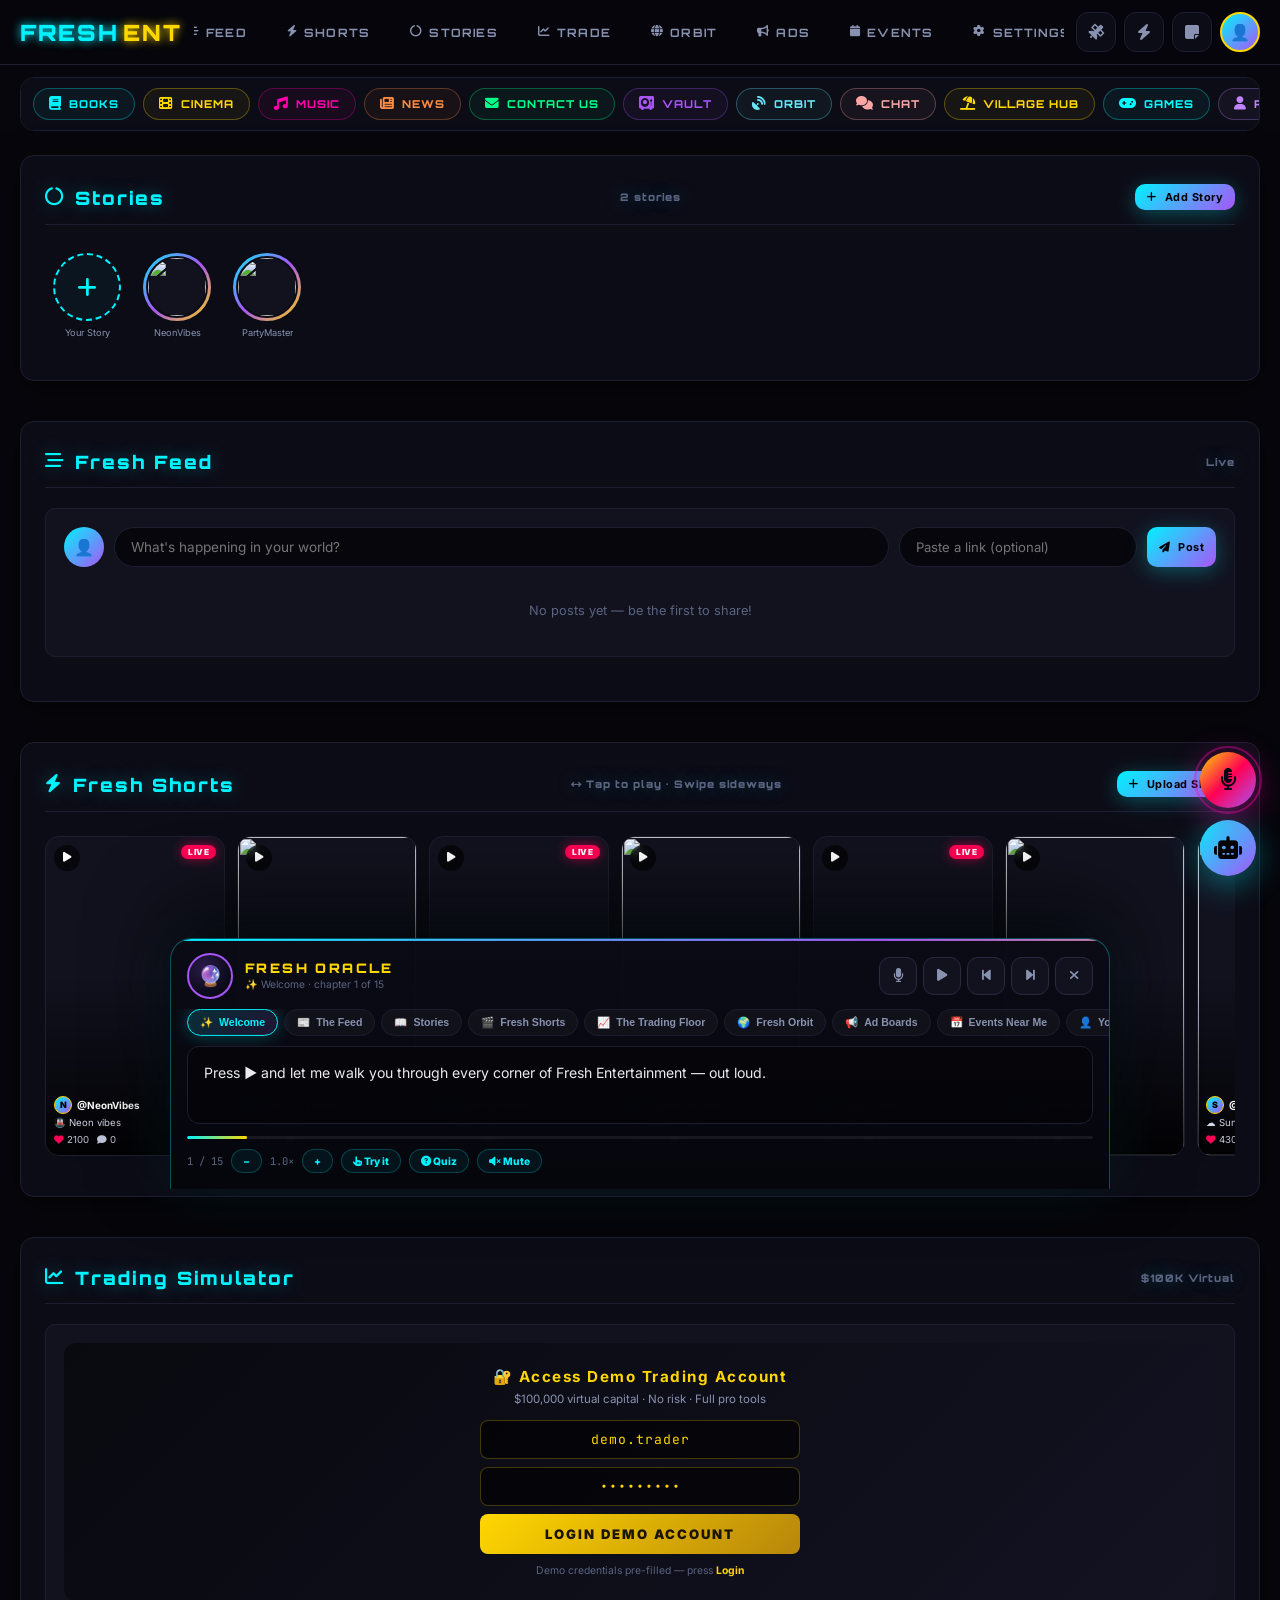
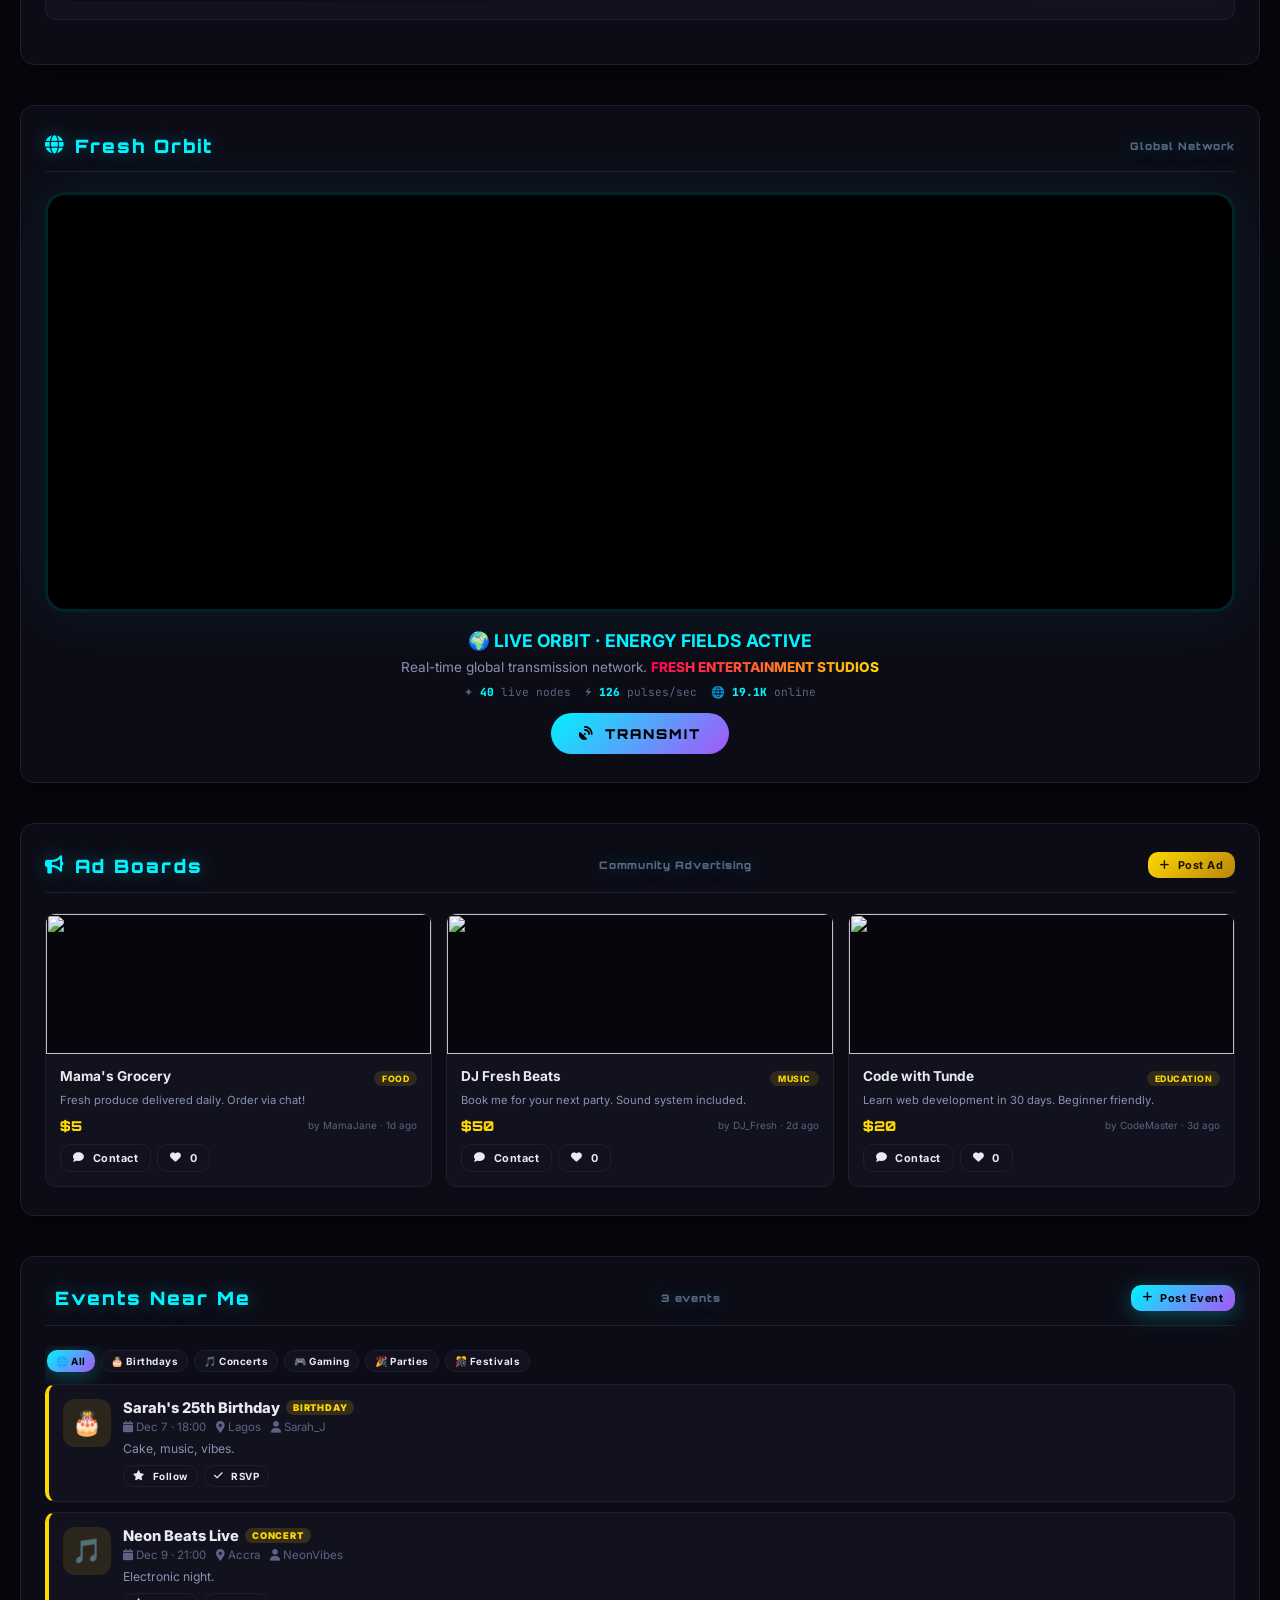
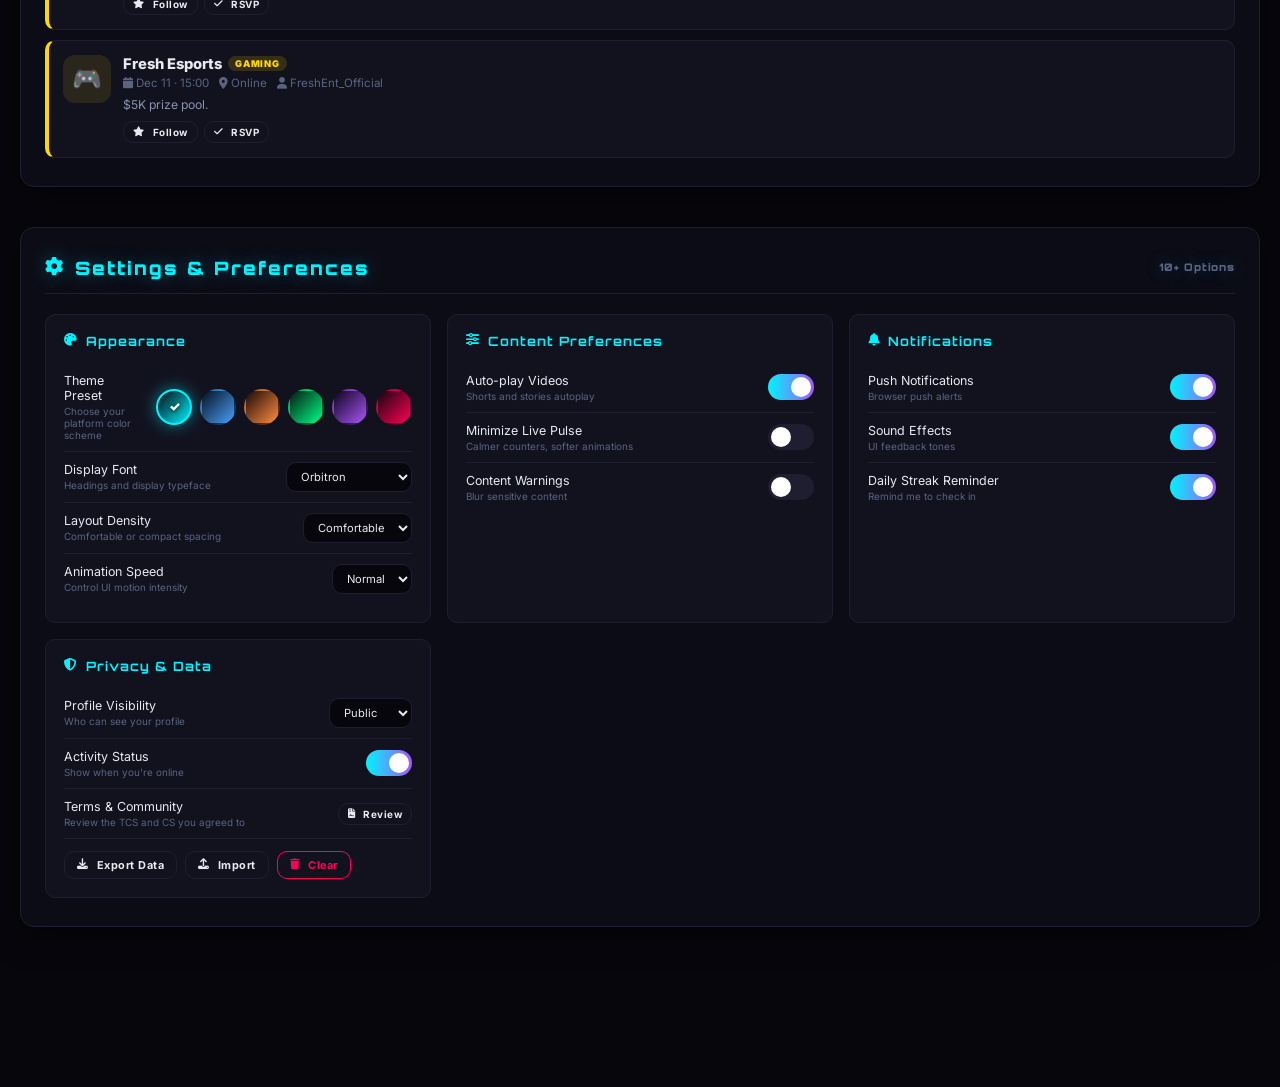
==== commit ce3eb5ee: "Update index.html versio _ v3" ====
--- a/index.html
+++ b/index.html
@@ -1,2871 +1,4161 @@
 <!DOCTYPE html>
 <html lang="en">
 <head>
-  <meta charset="UTF-8">
-  <meta name="viewport" content="width=device-width, initial-scale=1.0">
-  <meta name="theme-color" content="#00FFFF">
-  <meta name="apple-mobile-web-app-capable" content="yes">
-  <title>Fresh Entertainment · Profile & Globe</title>
-  <link rel="manifest" href="manifest.webmanifest">
-  <link rel="stylesheet" href="https://cdnjs.cloudflare.com/ajax/libs/font-awesome/6.4.0/css/all.min.css">
-  <link rel="preconnect" href="https://fonts.googleapis.com">
-  <link rel="preconnect" href="https://fonts.gstatic.com" crossorigin>
-  <link href="https://fonts.googleapis.com/css2?family=Orbitron:wght@700;900&family=Playfair+Display:ital,wght@0,700;1,700&display=swap" rel="stylesheet">
-  <script src="https://cdnjs.cloudflare.com/ajax/libs/three.js/r128/three.min.js"></script>
-  <script src="https://cdn.jsdelivr.net/npm/three@0.128.0/examples/js/controls/OrbitControls.js"></script>
-  <script src="fresh-core.js"></script>
-
-  <style>
-    * { margin:0; padding:0; box-sizing:border-box; font-family:'Segoe UI',system-ui,sans-serif; }
-    html { scroll-behavior:smooth; }
-    body { background:#000; color:#fff; min-height:100vh; overflow-x:hidden; }
-    body.intro-locked { overflow: hidden !important; height: 100vh; position: fixed; width: 100%; }
-    .scanline-overlay { display:none !important; }
-
-    /* ══════════════════════════════════════════════════════════════
-       UNIFIED BUTTON DESIGN TOKENS (Eco System)
-       All non-nav buttons share these foundations
-       ══════════════════════════════════════════════════════════════ */
-    :root {
-      --eco-radius: 10px;
-      --eco-radius-pill: 40px;
-      --eco-shadow-rest: 0 4px 14px rgba(0,0,0,0.35), inset 0 1px 0 rgba(255,255,255,0.08);
-      --eco-shadow-hover: 0 8px 28px rgba(0,0,0,0.5), inset 0 1px 0 rgba(255,255,255,0.12);
-      --eco-shadow-active: 0 2px 8px rgba(0,0,0,0.4), inset 0 1px 0 rgba(255,255,255,0.05);
-      --eco-lift: -2px;
-      --eco-scale-active: 0.97;
-      --eco-transition: all 0.22s cubic-bezier(0.4, 0, 0.2, 1);
-    }
-
-    /* Apply unified foundation to all non-nav buttons */
-    .submit-btn, .transmission-btn, .rev-submit, .post-photo-btn, .arcade-btn,
-    .vault-btn, .agree-btn, .profile-actions button, .trade-btn, .evt-filter,
-    .evt-action, .tf-btn, .zoom-btn, .dc-join-btn, .dc-path-btn, .dc-tool, .dc-tab,
-    .about-cta, .shorts-upload-btn, .post-event-btn, .quick-btn, .ws-logout,
-    .close-modal, .close-prof, .close-profile, .drawer-handle, .dc-hub-leave,
-    .dc-chat-input button, .fp-quick-btn, .fp-toggle, .pulse-bell, .pulse-streak-chip,
-    .eco-quick-btn, .eco-action-btn, .party-mode-btn {
-      transition: var(--eco-transition);
-      box-shadow: var(--eco-shadow-rest);
-    }
-    .submit-btn:hover, .transmission-btn:hover, .rev-submit:hover, .post-photo-btn:hover,
-    .arcade-btn:hover, .vault-btn:hover, .agree-btn:hover, .profile-actions button:hover,
-    .trade-btn:hover, .evt-action:hover, .tf-btn:hover, .zoom-btn:hover,
-    .dc-join-btn:hover, .dc-path-btn:hover, .dc-tool:hover, .dc-tab:hover,
-    .about-cta:hover, .shorts-upload-btn:hover, .post-event-btn:hover, .quick-btn:hover,
-    .ws-logout:hover, .close-modal:hover, .close-prof:hover, .close-profile:hover,
-    .drawer-handle:hover, .dc-hub-leave:hover, .dc-chat-input button:hover,
-    .fp-quick-btn:hover, .fp-toggle:hover, .pulse-bell:hover, .pulse-streak-chip:hover,
-    .eco-quick-btn:hover, .eco-action-btn:hover, .party-mode-btn:hover {
-      transform: translateY(var(--eco-lift));
-      box-shadow: var(--eco-shadow-hover);
-    }
-    .submit-btn:active, .transmission-btn:active, .rev-submit:active, .post-photo-btn:active,
-    .arcade-btn:active, .vault-btn:active, .agree-btn:active, .profile-actions button:active,
-    .trade-btn:active, .evt-action:active, .tf-btn:active, .zoom-btn:active,
-    .dc-join-btn:active, .dc-path-btn:active, .dc-tool:active, .dc-tab:active,
-    .about-cta:active, .shorts-upload-btn:active, .post-event-btn:active, .quick-btn:active,
-    .ws-logout:active, .close-modal:active, .close-prof:active, .close-profile:active,
-    .drawer-handle:active, .dc-hub-leave:active, .dc-chat-input button:active,
-    .fp-quick-btn:active, .fp-toggle:active, .pulse-bell:active, .pulse-streak-chip:active,
-    .eco-quick-btn:active, .eco-action-btn:active, .party-mode-btn:active {
-      transform: translateY(0) scale(var(--eco-scale-active));
-      box-shadow: var(--eco-shadow-active);
-    }
-
-    #fixed-bg {
-      position:fixed; inset:0; z-index:0;
-      background:radial-gradient(ellipse at 30% 40%, #0a1a2a 0%, #000 70%);
-      animation:bgPulse 12s infinite alternate; pointer-events:none;
-    }
-    @keyframes bgPulse {
-      0% { background:radial-gradient(ellipse at 30% 40%, #0a1a2a 0%, #000 70%); }
-      100% { background:radial-gradient(ellipse at 70% 60%, #1a0a1a 0%, #000 70%); }
-    }
-
-    /* PARTY MODE */
-    body.party-mode { animation: partyBodyFilter 0.6s infinite alternate !important; }
-    @keyframes partyBodyFilter {
-      0%   { filter: contrast(1.08) saturate(1.15) hue-rotate(0deg); }
-      100% { filter: contrast(1.2)  saturate(1.35) hue-rotate(18deg); }
-    }
-    body.party-mode .content-wrap { animation: partyContentShift 1.4s infinite alternate; }
-    @keyframes partyContentShift {
-      0%   { box-shadow: inset 0 0 80px rgba(255,0,170,0.08); }
-      100% { box-shadow: inset 0 0 80px rgba(0,243,255,0.12); }
-    }
-    body.party-mode #fixed-bg { animation: bgPulse 3s infinite alternate, partyBgRainbow 2.4s infinite; }
-    @keyframes partyBgRainbow {
-      0%   { background:radial-gradient(ellipse at 30% 40%, #1a0a2a 0%, #000 70%); }
-      25%  { background:radial-gradient(ellipse at 60% 50%, #0a2a1a 0%, #000 70%); }
-      50%  { background:radial-gradient(ellipse at 40% 60%, #2a1a0a 0%, #000 70%); }
-      75%  { background:radial-gradient(ellipse at 70% 40%, #0a0a2a 0%, #000 70%); }
-      100% { background:radial-gradient(ellipse at 30% 40%, #1a0a2a 0%, #000 70%); }
-    }
-    body.party-mode .system-links .system-card,
-    body.party-mode .game-mini-card,
-    body.party-mode .gallery-item,
-    body.party-mode .profession-drawer,
-    body.party-mode .trade-panel,
-    body.party-mode .form-container,
-    body.party-mode .image-section,
-    body.party-mode .events-container,
-    body.party-mode .mirror-tubes,
-    body.party-mode .vip-leaderboard,
-    body.party-mode .shorts-tile,
-    body.party-mode .eco-panel {
-      animation: partyCardGlow 1.6s infinite alternate;
-    }
-    @keyframes partyCardGlow {
-      0%   { box-shadow: 0 0 0 rgba(0,243,255,0), 0 0 0 rgba(255,0,170,0); }
-      100% { box-shadow: 0 0 30px rgba(0,243,255,0.35), 0 0 60px rgba(255,0,170,0.2); }
-    }
-    body.party-mode .fresh { animation: neonCycle 0.5s infinite; }
-    body.party-mode .ent { animation: neonCycleEnt 0.5s infinite; }
-    @keyframes neonCycle {
-      0%   { color:#ff0000; text-shadow:0 0 20px red; }
-      20%  { color:#ffff00; text-shadow:0 0 20px yellow; }
-      40%  { color:#00ff00; text-shadow:0 0 20px lime; }
-      60%  { color:#00ffff; text-shadow:0 0 20px cyan; }
-      80%  { color:#ff00ff; text-shadow:0 0 20px magenta; }
-      100% { color:#ff0000; text-shadow:0 0 20px red; }
-    }
-    @keyframes neonCycleEnt {
-      0%   { color:#ff00ff; text-shadow:0 0 20px magenta; }
-      25%  { color:#00ffff; text-shadow:0 0 20px cyan; }
-      50%  { color:#ff0000; text-shadow:0 0 20px red; }
-      75%  { color:#ffff00; text-shadow:0 0 20px yellow; }
-      100% { color:#ff00ff; text-shadow:0 0 20px magenta; }
-    }
-    body.party-mode .news-banner { animation: bannerParty 0.9s infinite alternate; }
-    @keyframes bannerParty {
-      0%   { background:linear-gradient(90deg,#000f13,#006875); }
-      100% { background:linear-gradient(90deg,#001f13,#00b875); }
-    }
-
-    .content-wrap {
-      position:relative; z-index:1; width:100%; max-width:1400px; margin:0 auto; padding:0 20px 100px;
-      opacity: 0;
-      transform: scale(0.7) perspective(1400px) rotateX(45deg) translateY(60px);
-      filter: blur(20px) brightness(2.2);
-      transform-origin: center 60%;
-      transition: opacity 0.9s cubic-bezier(0.16, 1, 0.3, 1), transform 1.4s cubic-bezier(0.16, 1, 0.3, 1), filter 1s ease-out;
-      will-change: transform, opacity, filter;
-    }
-    .content-wrap.reveal-home { opacity: 1; transform: scale(1) perspective(1400px) rotateX(0deg) translateY(0); filter: blur(0) brightness(1); }
-
-    header { position:relative; padding:22px 10px 14px; background:rgba(17,17,17,0.85); backdrop-filter:blur(12px); text-align:center; border-bottom:1px solid rgba(0,243,255,0.08); border-radius:0 0 20px 20px; margin-bottom:10px; z-index:10; overflow:visible; }
-    header::before, header::after { content:none !important; display:none !important; }
-    .logo-container { position:relative; z-index:20; display:block; padding:4px 0 6px; margin:0 auto; line-height:1.05; white-space:nowrap; overflow:visible; pointer-events:auto; }
-    .logo-container::before, .logo-container::after { content:none !important; }
-    .fresh, .ent { display:inline-block; position:relative; z-index:21; vertical-align:baseline; }
-    .fresh { color:#00FFFF; text-shadow:0 0 10px #00FFFF; font-size:2.8rem; font-weight:900; letter-spacing:2px; }
-    .ent { color:#FFFF00; text-shadow:0 0 10px #FFFF00; font-size:2.8rem; font-weight:900; letter-spacing:2px; }
-    .logo-container { animation: headerGlitch 4.5s steps(8, end) infinite; }
-    body.party-mode .logo-container { animation: headerGlitch 0.35s steps(6, end) infinite; }
-    header:hover .logo-container { animation: headerGlitch 0.25s steps(6, end) infinite; }
-    @keyframes headerGlitch {
-      0%   { transform: translate(0,0) skewX(0deg); filter: hue-rotate(0deg); }
-      12%  { transform: translate(-4px,1px) skewX(-3deg); filter: hue-rotate(90deg) brightness(1.3); }
-      24%  { transform: translate(3px,-2px) skewX(2deg);  filter: hue-rotate(-100deg) brightness(1.4); }
-      36%  { transform: translate(-5px,2px) skewX(-2deg); filter: hue-rotate(180deg) brightness(1.5); }
-      48%  { transform: translate(4px,-1px) skewX(3deg);  filter: hue-rotate(-60deg) brightness(1.3); }
-      60%  { transform: translate(-3px,0) skewX(-1deg);   filter: hue-rotate(240deg) brightness(1.45); }
-      72%  { transform: translate(5px,1px) skewX(2deg);   filter: hue-rotate(60deg) brightness(1.35); }
-      84%  { transform: translate(-2px,-1px) skewX(-2deg);filter: hue-rotate(-150deg) brightness(1.4); }
-      100% { transform: translate(0,0) skewX(0deg); filter: hue-rotate(0deg); }
-    }
-
-    .party-toggle-row { display:flex; align-items:center; justify-content:center; gap:16px; padding:14px 0 4px; margin-top:4px; flex-wrap:wrap; position:relative; z-index:15; border-top:1px solid rgba(255,255,255,0.03); }
-    .party-toggle-row .label { font-size:0.7rem; text-transform:uppercase; letter-spacing:2px; color:#8892b0; }
-    .party-switch { position:relative; width:52px; height:28px; background:#222; border-radius:30px; cursor:pointer; transition:0.4s; border:2px solid rgba(255,255,255,0.06); flex-shrink:0; }
-    .party-switch.active { background:linear-gradient(90deg,#ff0055,#a855f7,#00f3ff); border-color:#00f3ff; box-shadow:0 0 30px rgba(0,243,255,0.3); }
-    .party-switch .knob { position:absolute; top:2px; left:2px; width:20px; height:20px; border-radius:50%; background:#fff; transition:0.4s cubic-bezier(0.34,1.56,0.64,1); }
-    .party-switch.active .knob { left:26px; background:#000; box-shadow:0 0 20px rgba(0,243,255,0.6); }
-    .party-status { font-size:0.7rem; font-weight:700; color:#8892b0; min-width:40px; text-align:center; }
-    .party-status.on { color:#00f3ff; text-shadow:0 0 10px #00f3ff; }
-
-    /* NAV · 5 BUTTONS · SHAPES PRESERVED */
-    nav { background:rgba(34,34,34,0.8); backdrop-filter:blur(10px); padding:16px 18px; display:flex; justify-content:center; align-items:center; flex-wrap:wrap; gap:16px; border-radius:20px; margin:10px 0 16px; border:1px solid rgba(255,255,255,0.04); min-height:86px; }
-    nav a { text-decoration:none; font-weight:800; font-size:0.78rem; text-transform:uppercase; letter-spacing:1.3px; font-family:'Orbitron',sans-serif; display:inline-flex; align-items:center; justify-content:center; gap:8px; position:relative; overflow:hidden; isolation:isolate; }
-    nav a.nav-books { padding:14px 26px; border-radius:32px; color:#00f3ff; background:linear-gradient(145deg, rgba(0,243,255,0.10), rgba(0,140,180,0.03)); border:2px solid rgba(0,243,255,0.5); animation: bookFloat 3.2s ease-in-out infinite; }
-    nav a.nav-books:hover { color:#fff; border-color:#00f3ff; box-shadow: 0 8px 28px rgba(0,243,255,0.4); transform: translateY(-3px) scale(1.04); }
-    @keyframes bookFloat { 0%,100%{transform:translateY(0)} 50%{transform:translateY(-2px)} }
-    nav a.nav-cinema { padding:14px 30px; color:#ffd700; background:linear-gradient(90deg, #0a0a0a 0%, #1a1400 20%, #1a1400 80%, #0a0a0a 100%); border-radius:4px; border:none; box-shadow: inset 0 0 0 1px rgba(255,215,0,0.4); }
-    nav a.nav-cinema::before, nav a.nav-cinema::after { content:''; position:absolute; left:0; right:0; height:6px; background: repeating-linear-gradient(90deg, #0a0a0a 0 6px, #ffd700 6px 12px, #0a0a0a 12px 18px); opacity:0.7; }
-    nav a.nav-cinema::before { top:3px; }
-    nav a.nav-cinema::after { bottom:3px; }
-    nav a.nav-cinema:hover { color:#fff; background:linear-gradient(90deg, #1a1400 0%, #302400 20%, #302400 80%, #1a1400 100%); box-shadow: inset 0 0 0 1px #ffd700, 0 0 40px rgba(255,215,0,0.5); transform: scale(1.04); }
-    nav a.nav-music { width:110px; height:56px; padding:0; border-radius:50% 50% 50% 50% / 60% 60% 60% 60%; color:#ff00aa; background: radial-gradient(circle at 50% 50%, rgba(255,0,170,0.15) 0%, rgba(0,0,0,0.9) 75%); border:2px solid rgba(255,0,170,0.55); }
-    nav a.nav-music:hover { color:#fff; border-color:#ff00aa; background: radial-gradient(circle at 50% 50%, rgba(255,0,170,0.35) 0%, rgba(80,0,50,0.9) 75%); box-shadow: inset 0 -4px 20px rgba(255,0,170,0.4), 0 0 40px rgba(255,0,170,0.6); transform: scale(1.06); }
-    nav a.nav-news { padding:14px 24px; background: linear-gradient(180deg, #f5f0e0 0%, #e8dfc8 100%); color:#1a1a1a; border-radius:2px; border:1px solid #c9bfa3; box-shadow: 2px 2px 0 rgba(0,0,0,0.4), 0 0 0 4px #ff8c42; font-family:'Playfair Display', serif; font-weight:700; }
-    nav a.nav-news::before { content:''; position:absolute; top:-6px; left:6px; right:6px; height:4px; background: repeating-linear-gradient(90deg, #ff8c42 0 8px, transparent 8px 12px, #ff8c42 12px 20px); }
-    nav a.nav-news::after { content:''; position:absolute; bottom:-6px; left:6px; right:6px; height:4px; background: repeating-linear-gradient(90deg, #ff8c42 0 10px, transparent 10px 15px, #ff8c42 15px 24px); }
-    nav a.nav-news:hover { transform: rotate(-1deg) scale(1.05); box-shadow: 3px 3px 0 rgba(0,0,0,0.5), 0 0 0 4px #ff8c42, 0 0 40px rgba(255,140,66,0.6); }
-    nav a.nav-contact { padding:14px 28px; color:#00ff88; background:linear-gradient(180deg, rgba(0,255,136,0.10) 0%, rgba(0,80,40,0.15) 100%); border:2px solid rgba(0,255,136,0.5); border-radius:6px; }
-    nav a.nav-contact::before { content:''; position:absolute; top:0; left:0; right:0; height:0; border-left: 65px solid transparent; border-right: 65px solid transparent; border-top: 20px solid rgba(0,255,136,0.4); transition: all 0.4s cubic-bezier(0.34,1.56,0.64,1); transform-origin: top center; }
-    nav a.nav-contact:hover { color:#fff; border-color:#00ff88; box-shadow: inset 0 0 0 1px rgba(0,255,136,0.6), 0 8px 30px rgba(0,255,136,0.5); transform: translateY(-2px); }
-    nav a.nav-contact:hover::before { transform: rotateX(180deg) translateY(-2px); border-top-color: rgba(0,255,136,0.8); }
-
-    .news-banner { background:linear-gradient(90deg,#000f13,#006875); color:#fff; padding:10px 0; overflow:hidden; white-space:nowrap; border-radius:12px; margin-bottom:16px; border:1px solid rgba(0,243,255,0.06); }
-    .news-content { display:inline-block; padding-left:100%; animation:scrollText 28s linear infinite; font-weight:600; font-size:0.9rem; }
-    @keyframes scrollText { 0%{transform:translateX(0)} 100%{transform:translateX(-100%)} }
-
-    /* ══════════════════════════════════════════════════════════════
-       ★ FRESH ENTERTAINMENT · ECO CONTROL SYSTEM ★
-       Full-width command center — the nerve center of the platform
-       Research-backed: modern platform operations dashboards
-       ══════════════════════════════════════════════════════════════ */
-    .eco-control-system {
-      background:linear-gradient(135deg, rgba(0,243,255,0.04), rgba(168,85,247,0.04));
-      border:1px solid rgba(0,243,255,0.2);
-      border-radius:20px;
-      padding:22px 22px 20px;
-      margin:0 0 24px;
-      position:relative;
-      overflow:hidden;
-      box-shadow: 0 8px 40px rgba(0,0,0,0.4), inset 0 1px 0 rgba(255,255,255,0.04);
-    }
-    .eco-control-system::before {
-      content:''; position:absolute; top:-40%; right:-10%;
-      width:500px; height:500px; border-radius:50%;
-      background:radial-gradient(circle, rgba(0,243,255,0.10) 0%, transparent 70%);
-      pointer-events:none;
-      animation: ecoAuraPulse 8s ease-in-out infinite alternate;
-    }
-    @keyframes ecoAuraPulse { 0%{transform:scale(1);opacity:0.5} 100%{transform:scale(1.2);opacity:1} }
-
-    .eco-header {
-      display:flex; justify-content:space-between; align-items:center;
-      flex-wrap:wrap; gap:12px; margin-bottom:16px;
-      padding-bottom:14px; border-bottom:1px solid rgba(0,243,255,0.12);
-      position:relative; z-index:1;
-    }
-    .eco-header h2 {
-      font-family:'Orbitron',sans-serif; font-weight:900;
-      font-size:1.15rem; letter-spacing:2px;
-      color:#00f3ff; text-shadow: 0 0 18px rgba(0,243,255,0.35);
-      display:flex; align-items:center; gap:10px;
-    }
-    .eco-header .eco-status {
-      display:inline-flex; align-items:center; gap:7px;
-      font-family:'Courier New',monospace; font-weight:900;
-      font-size:0.66rem; letter-spacing:2px; text-transform:uppercase;
-      color:#00ff88; padding:5px 12px; border-radius:20px;
-      background:rgba(0,255,136,0.08); border:1px solid rgba(0,255,136,0.3);
-    }
-    .eco-header .eco-status::before {
-      content:''; width:7px; height:7px; border-radius:50%;
-      background:#00ff88; box-shadow:0 0 8px #00ff88;
-      animation: liveBlink 1s infinite alternate;
-    }
-    @keyframes liveBlink { 0%{opacity:0.4} 100%{opacity:1} }
-
-    .eco-grid {
-      display:grid;
-      grid-template-columns: 1.1fr 1.1fr 1fr;
-      gap:14px;
-      position:relative; z-index:1;
-    }
-    @media (max-width: 980px) { .eco-grid { grid-template-columns: 1fr 1fr; } }
-    @media (max-width: 620px) { .eco-grid { grid-template-columns: 1fr; } }
-
-    .eco-panel {
-      background:rgba(0,0,0,0.45);
-      border:1px solid rgba(255,255,255,0.05);
-      border-radius:14px;
-      padding:14px 14px 16px;
-      position:relative;
-      overflow:hidden;
-    }
-    .eco-panel::before {
-      content:''; position:absolute; top:0; left:0; right:0; height:2px;
-      background:linear-gradient(90deg, transparent, var(--panel-accent, #00f3ff), transparent);
-      opacity:0.5;
-    }
-    .eco-panel-head {
-      display:flex; align-items:center; gap:8px;
-      font-family:'Orbitron',sans-serif; font-weight:900;
-      font-size:0.72rem; letter-spacing:1.8px; text-transform:uppercase;
-      color:#c0c6d8; margin-bottom:12px;
-    }
-    .eco-panel-head i { color:var(--panel-accent, #00f3ff); font-size:0.85rem; }
-
-    /* Vitals */
-    .eco-vital {
-      display:flex; align-items:center; justify-content:space-between;
-      padding:8px 10px; border-radius:8px;
-      background:rgba(255,255,255,0.02);
-      margin-bottom:6px;
-      border-left:3px solid var(--vital-color, #00f3ff);
-    }
-    .eco-vital .vl-name { font-size:0.72rem; color:#c0c6d8; font-weight:600; }
-    .eco-vital .vl-bar {
-      flex:1; height:5px; background:rgba(255,255,255,0.06);
-      border-radius:3px; margin:0 10px; overflow:hidden;
-    }
-    .eco-vital .vl-fill {
-      height:100%; background:var(--vital-color, #00f3ff);
-      border-radius:3px;
-      box-shadow: 0 0 8px var(--vital-color, #00f3ff);
-      transition: width 1.2s cubic-bezier(0.16,1,0.3,1);
-    }
-    .eco-vital .vl-val {
-      font-family:'Courier New',monospace; font-weight:900;
-      font-size:0.72rem; color:var(--vital-color, #00f3ff);
-      min-width:38px; text-align:right;
-    }
-
-    /* Metrics */
-    .eco-metrics-grid {
-      display:grid; grid-template-columns: 1fr 1fr; gap:8px;
-    }
-    .eco-metric {
-      background:rgba(0,0,0,0.4); border-radius:10px; padding:10px 12px;
-      border-left:3px solid var(--m-color, #00f3ff);
-      display:flex; flex-direction:column; gap:2px;
-    }
-    .eco-metric .m-lbl {
-      font-size:0.58rem; color:#8892b0; text-transform:uppercase; letter-spacing:1px;
-      font-weight:700;
-    }
-    .eco-metric .m-val {
-      font-family:'Orbitron',sans-serif; font-weight:900;
-      font-size:1.05rem; color:var(--m-color, #00f3ff);
-      text-shadow: 0 0 12px var(--m-color);
-    }
-    .eco-metric .m-sub { font-size:0.58rem; color:#8892b0; }
-
-    /* Me / Command */
-    .eco-me-head {
-      display:flex; align-items:center; gap:10px;
-      padding:6px 0 10px; border-bottom:1px solid rgba(255,255,255,0.06);
-      margin-bottom:10px;
-    }
-    .eco-me-avatar {
-      width:38px; height:38px; border-radius:50%;
-      background:linear-gradient(135deg,#00f3ff,#a855f7);
-      display:flex; align-items:center; justify-content:center;
-      font-weight:900; color:#000; font-size:1rem;
-      border:2px solid #ffd700;
-    }
-    .eco-me-info { flex:1; min-width:0; }
-    .eco-me-name { font-weight:800; font-size:0.85rem; color:#00f3ff; }
-    .eco-me-handle { font-size:0.65rem; color:#8892b0; }
-
-    .eco-me-stats {
-      display:grid; grid-template-columns: 1fr 1fr 1fr; gap:6px;
-      margin-bottom:10px;
-    }
-    .eco-me-stat {
-      background:rgba(0,0,0,0.4); border-radius:8px; padding:6px 4px;
-      text-align:center; border:1px solid rgba(255,255,255,0.04);
-    }
-    .eco-me-stat b {
-      display:block; font-family:'Orbitron',sans-serif;
-      font-weight:900; font-size:0.9rem; color:#ffd700;
-    }
-    .eco-me-stat span {
-      font-size:0.55rem; color:#8892b0; text-transform:uppercase;
-      letter-spacing:0.7px;
-    }
-
-    /* Action buttons grid */
-    .eco-actions {
-      display:grid; grid-template-columns: 1fr 1fr; gap:6px;
-    }
-    .eco-action-btn {
-      padding:9px 10px; border-radius:8px;
-      background:rgba(0,243,255,0.06);
-      border:1px solid rgba(0,243,255,0.2);
-      color:#00f3ff; font-size:0.68rem; font-weight:800;
-      font-family:'Orbitron',sans-serif; letter-spacing:0.8px;
-      text-transform:uppercase;
-      cursor:pointer;
-      display:inline-flex; align-items:center; justify-content:center;
-      gap:5px;
-    }
-    .eco-action-btn:hover { background:rgba(0,243,255,0.15); border-color:#00f3ff; color:#fff; }
-
-    /* Atmosphere / party */
-    .eco-atmos-display {
-      text-align:center; padding:6px 0 12px;
-    }
-    .eco-atmos-display .atmos-icon {
-      font-size:2.4rem; display:block; margin-bottom:4px;
-      filter: drop-shadow(0 0 15px rgba(0,243,255,0.5));
-    }
-    .eco-atmos-display .atmos-mode {
-      font-family:'Orbitron',sans-serif; font-weight:900;
-      font-size:0.8rem; letter-spacing:2px; color:#c0c6d8;
-    }
-    .party-mode-btn {
-      width:100%; padding:12px 14px;
-      border-radius:10px;
-      background:linear-gradient(135deg, #ff0055 0%, #a855f7 50%, #00f3ff 100%);
-      background-size: 200% 200%;
-      border:none; color:#000;
-      font-family:'Orbitron',sans-serif; font-weight:900;
-      font-size:0.8rem; letter-spacing:2px; text-transform:uppercase;
-      cursor:pointer;
-      display:inline-flex; align-items:center; justify-content:center;
-      gap:8px;
-      animation: partyBtnShift 4s ease infinite alternate;
-    }
-    @keyframes partyBtnShift {
-      0% { background-position: 0% 50%; }
-      100% { background-position: 100% 50%; }
-    }
-    .party-mode-btn.active {
-      background:linear-gradient(135deg, #ff0055 0%, #ffff00 50%, #ff0055 100%);
-      animation: partyBtnShift 1s ease infinite alternate, partyActivePulse 0.6s infinite alternate;
-    }
-    @keyframes partyActivePulse {
-      0% { box-shadow: 0 0 20px rgba(255,0,85,0.5), inset 0 1px 0 rgba(255,255,255,0.3); }
-      100% { box-shadow: 0 0 40px rgba(255,0,85,0.9), 0 0 80px rgba(0,243,255,0.5), inset 0 1px 0 rgba(255,255,255,0.3); }
-    }
-
-    /* Awards / progress */
-    .eco-award-row {
-      display:flex; align-items:center; gap:10px;
-      padding:8px 10px; border-radius:8px;
-      background:rgba(255,255,255,0.02);
-      margin-bottom:6px;
-      border-left:3px solid var(--award-color, #ffd700);
-    }
-    .eco-award-icon { font-size:1.15rem; flex-shrink:0; }
-    .eco-award-body { flex:1; min-width:0; }
-    .eco-award-name { font-size:0.75rem; font-weight:800; color:#fff; }
-    .eco-award-bar {
-      height:4px; background:rgba(255,255,255,0.06); border-radius:2px;
-      margin-top:5px; overflow:hidden;
-    }
-    .eco-award-fill {
-      height:100%; background:var(--award-color, #ffd700);
-      border-radius:2px; box-shadow: 0 0 6px var(--award-color);
-      transition: width 0.6s ease;
-    }
-    .eco-award-val {
-      font-family:'Orbitron',sans-serif; font-weight:900;
-      font-size:0.68rem; color:var(--award-color, #ffd700);
-      white-space:nowrap;
-    }
-
-    /* Main grid & other sections (kept intact) */
-    .main-grid { display:flex; flex-wrap:wrap; gap:20px; margin-bottom:24px; }
-    .main-grid>* { flex:1; min-width:280px; }
-
-    .form-container { background:rgba(34,34,34,0.7); backdrop-filter:blur(8px); padding:26px 24px; border-radius:16px; border:1px solid rgba(0,243,255,0.06); box-shadow:0 8px 30px rgba(0,0,0,0.3); }
-    .form-container h2 { color:#00FFFF; text-align:center; font-size:1.2rem; letter-spacing:2px; margin-bottom:16px; }
-    .form-group { margin-bottom:14px; }
-    .form-row { display:flex; gap:12px; flex-wrap:wrap; }
-    .form-row>* { flex:1; min-width:120px; }
-    input, textarea, select { width:100%; padding:12px 14px; background:rgba(0,0,0,0.5); border:1px solid rgba(255,255,255,0.06); color:#fff; border-radius:8px; outline:none; transition:0.3s; font-size:0.9rem; font-family:inherit; }
-    input:focus, textarea:focus, select:focus { border-color:#00FFFF; box-shadow:0 0 20px rgba(0,243,255,0.04); }
-
-    .submit-btn {
-      position:relative; overflow:hidden;
-      background: linear-gradient(135deg, #00FFFF 0%, #008f8f 45%, #a855f7 100%);
-      color:#000; font-weight:900; border:none; padding:14px 24px;
-      width:100%; font-size:0.92rem; cursor:pointer; text-transform:uppercase;
-      border-radius:var(--eco-radius-pill); letter-spacing:2px;
-      font-family:'Orbitron',sans-serif;
-    }
-    .submit-btn:hover { transform:translateY(var(--eco-lift)); }
-
-    .welcome-strip { display:flex; align-items:center; gap:12px; padding:12px 14px; margin-bottom:14px; background:linear-gradient(135deg,rgba(0,243,255,0.08),rgba(168,85,247,0.08)); border:1px solid rgba(0,243,255,0.2); border-radius:12px; }
-    .welcome-strip .ws-avatar { width:46px; height:46px; border-radius:50%; flex-shrink:0; background:linear-gradient(135deg,#00f3ff,#a855f7); display:flex; align-items:center; justify-content:center; font-size:1.3rem; font-weight:900; color:#000; border:2px solid #ffff00; }
-    .welcome-strip .ws-info { flex:1; min-width:0; }
-    .welcome-strip .ws-name { font-weight:800; font-size:0.95rem; color:#00FFFF; }
-    .welcome-strip .ws-meta { font-size:0.7rem; color:#8892b0; }
-    .welcome-strip .ws-points { font-family:'Courier New',monospace; font-weight:900; color:#ffd700; font-size:1.05rem; }
-
-    .ws-logout {
-      background: transparent; border:1.5px solid #ff0055; color:#ff0055;
-      padding:6px 14px; border-radius:8px; font-size:0.68rem; font-weight:900;
-      cursor:pointer; font-family:'Courier New',monospace;
-      letter-spacing:1.5px; text-transform:uppercase;
-    }
-    .ws-logout:hover { background:#ff0055; color:#fff; }
-
-    /* Trading Simulator */
-    .trade-panel { background:rgba(0,0,0,0.55); border:1px solid rgba(255,215,0,0.15); border-radius:14px; padding:14px; }
-    .trade-panel-head { display:flex; justify-content:space-between; align-items:center; margin-bottom:10px; }
-    .trade-panel-head h3 { color:#ffd700; font-size:0.9rem; letter-spacing:1.5px; display:flex; align-items:center; gap:6px; }
-    .trade-panel-head .badge { background:linear-gradient(45deg,#ffd700,#b8860b); color:#000; padding:3px 10px; border-radius:20px; font-size:0.6rem; font-weight:900; letter-spacing:1px; }
-    .trade-panel-head .badge.live { background:linear-gradient(45deg,#00ff88,#008f4f); color:#001a0f; animation: livePulse 1.4s infinite alternate; }
-    @keyframes livePulse { 0%{box-shadow:0 0 0 rgba(0,255,136,0.4)} 100%{box-shadow:0 0 24px rgba(0,255,136,0.7)} }
-    .ts-login-box { padding:18px 14px; text-align:center; background:linear-gradient(135deg, rgba(0,0,0,0.5), rgba(20,20,40,0.3)); border-radius:10px; }
-    .ts-login-box h4 { color:#ffd700; font-size:0.88rem; letter-spacing:1.5px; margin-bottom:6px; }
-    .ts-login-box .ts-login-sub { color:#8892b0; font-size:0.72rem; margin-bottom:14px; }
-    .ts-login-box .ts-login-form { display:flex; flex-direction:column; gap:8px; }
-    .ts-login-box .ts-login-form input { padding:10px 12px; background:rgba(0,0,0,0.6); border:1px solid rgba(255,215,0,0.25); color:#ffd700; font-family:'Courier New',monospace; font-size:0.82rem; letter-spacing:1px; text-align:center; }
-    .ts-login-box .ts-login-form button { padding:12px; background:linear-gradient(135deg,#ffd700,#b8860b); color:#1a1400; font-weight:900; font-size:0.82rem; letter-spacing:2px; border:none; border-radius:var(--eco-radius); cursor:pointer; font-family:inherit; text-transform:uppercase; }
-    .ts-login-box .ts-hint { font-size:0.65rem; color:#8892b0; margin-top:10px; }
-    .ts-login-box .ts-hint strong { color:#ffd700; }
-    .ts-terminal { display:none; }
-    .ts-instruments-bar { display:flex; gap:6px; overflow-x:auto; padding:8px 2px; margin-bottom:8px; }
-    .ts-instruments-bar::-webkit-scrollbar { height:3px; }
-    .ts-instruments-bar::-webkit-scrollbar-thumb { background:#ffd700; border-radius:10px; }
-    .tf-btn { flex:0 0 auto; padding:6px 12px; background:rgba(0,0,0,0.4); border:1px solid rgba(255,215,0,0.25); color:#c0c6d8; border-radius:8px; font-family:'Courier New',monospace; font-size:0.7rem; font-weight:800; cursor:pointer; letter-spacing:0.5px; }
-    .tf-btn:hover { border-color:#ffd700; color:#ffd700; }
-    .tf-btn.active { background:linear-gradient(135deg,rgba(255,215,0,0.15),rgba(255,215,0,0.05)); border-color:#ffd700; color:#ffd700; }
-    .tf-btn[data-tf] { background:#0a0a14; border:1px solid rgba(255,215,0,0.2); color:#8892b0; border-radius:6px; padding:5px 9px; }
-    .tf-btn[data-tf].active { background:linear-gradient(180deg,#ffd700,#b8860b); color:#1a1400; border-color:#ffd700; font-weight:900; }
-    .ts-toolbar { display:flex; gap:6px; flex-wrap:wrap; align-items:center; padding:8px 2px; margin-bottom:8px; }
-    .ts-toolbar .tf-label { font-size:0.6rem; color:#8892b0; letter-spacing:1px; text-transform:uppercase; margin-right:4px; }
-    #yearSelect { background:#0a0a14; border:1px solid rgba(255,215,0,0.3); color:#ffd700; padding:5px 8px; border-radius:6px; font-family:'Courier New',monospace; font-size:0.7rem; cursor:pointer; }
-    .zoom-btn { width:30px; height:30px; padding:0; border-radius:8px; background:rgba(0,243,255,0.08); border:1px solid rgba(0,243,255,0.35); color:#00f3ff; cursor:pointer; display:inline-flex; align-items:center; justify-content:center; font-size:0.8rem; }
-    .trade-ticker { display:flex; align-items:center; gap:12px; flex-wrap:wrap; background:rgba(0,0,0,0.5); border:1px solid rgba(255,215,0,0.15); border-radius:10px; padding:10px 12px; margin-bottom:10px; }
-    .trade-pair { display:flex; align-items:baseline; gap:8px; flex-wrap:wrap; }
-    .trade-pair .pair-name { font-family:'Courier New',monospace; font-weight:900; font-size:0.95rem; color:#ffd700; }
-    .trade-pair .pair-price { font-family:'Courier New',monospace; font-size:1.05rem; font-weight:900; color:#00ff88; }
-    .trade-pair .pair-change { font-size:0.75rem; font-weight:700; padding:2px 8px; border-radius:6px; }
-    .trade-pair .pair-change.up { color:#00ff88; background:rgba(0,255,136,0.08); }
-    .trade-pair .pair-change.down { color:#ff4444; background:rgba(255,68,68,0.08); }
-    #tradeClock { font-family:'Courier New',monospace; font-size:0.7rem; color:#8892b0; margin-left:auto; }
-    .chart-wrap { position:relative; background:#050510; border-radius:10px; border:1px solid rgba(255,215,0,0.12); overflow:hidden; margin-bottom:10px; }
-    #tradeChart { display:block; width:100%; height:220px; }
-    .trade-stats { display:grid; grid-template-columns:repeat(auto-fit, minmax(88px, 1fr)); gap:6px; margin-bottom:10px; }
-    .trade-stat { background:rgba(0,0,0,0.4); border:1px solid rgba(255,255,255,0.05); border-radius:8px; padding:6px 8px; text-align:center; }
-    .trade-stat .label { font-size:0.56rem; color:#8892b0; text-transform:uppercase; letter-spacing:0.5px; }
-    .trade-stat .value { font-family:'Courier New',monospace; font-size:0.82rem; font-weight:900; margin-top:2px; }
-    .trade-stat .value.up { color:#00ff88; }
-    .trade-stat .value.down { color:#ff4444; }
-    .trade-stat .value.neutral { color:#ffd700; }
-    .trade-amount-row { display:flex; gap:6px; align-items:center; flex-wrap:wrap; margin-bottom:10px; }
-    .trade-amount-row label { font-size:0.68rem; color:#8892b0; }
-    .trade-amount-row input { width:90px; padding:8px; font-family:'Courier New',monospace; background:#0a0a14; border:1px solid rgba(255,215,0,0.2); color:#ffd700; text-align:center; font-weight:900; font-size:0.8rem; }
-    .quick-btn { padding:5px 10px; background:rgba(255,215,0,0.1); border:1px solid rgba(255,215,0,0.25); color:#ffd700; border-radius:8px; font-size:0.65rem; font-weight:800; cursor:pointer; font-family:'Courier New',monospace; }
-    .trade-controls { display:flex; gap:6px; margin-bottom:10px; }
-    .trade-btn { flex:1; padding:11px 8px; border:none; border-radius:var(--eco-radius); font-weight:900; font-size:0.76rem; cursor:pointer; font-family:'Orbitron',sans-serif; letter-spacing:1.2px; text-transform:uppercase; display:inline-flex; align-items:center; justify-content:center; gap:5px; }
-    .trade-btn.buy { background:linear-gradient(135deg, #00ff88 0%, #008f4f 100%); color:#001a0f; }
-    .trade-btn.sell { background:linear-gradient(135deg, #ff4444 0%, #aa0000 100%); color:#fff; }
-    .trade-btn.close { background:transparent; border:2px solid #ffd700; color:#ffd700; }
-    .trade-log { background:rgba(0,0,0,0.55); border:1px solid rgba(255,255,255,0.05); border-radius:8px; max-height:110px; overflow-y:auto; padding:6px 10px; }
-    .trade-log::-webkit-scrollbar { width:4px; }
-    .trade-log::-webkit-scrollbar-thumb { background:#ffd700; border-radius:10px; }
-    .trade-log-row { display:flex; justify-content:space-between; padding:4px 0; font-family:'Courier New',monospace; font-size:0.68rem; border-bottom:1px solid rgba(255,255,255,0.03); }
-    .trade-log-row:last-child { border-bottom:none; }
-    .trade-log-row .time { color:#8892b0; }
-    .trade-log-row .action.buy { color:#00ff88; font-weight:900; }
-    .trade-log-row .action.sell { color:#ff4444; font-weight:900; }
-    .trade-log-row .action.close { color:#ffd700; font-weight:900; }
-    .trade-log-empty { text-align:center; color:#8892b0; font-size:0.68rem; padding:10px; }
-
-    .image-section { position:relative; display:flex; flex-direction:column; align-items:center; justify-content:center; min-height:450px; }
-    #globe-container { width:100%; height:450px; border-radius:20px; overflow:hidden; border:3px solid rgba(0,243,255,0.15); box-shadow:0 0 60px rgba(0,243,255,0.08); position:relative; background:#000; }
-    #globe-container canvas { display:block; width:100%; height:100%; }
-    .glitch-gate { position:absolute; inset:-8px; pointer-events:none; z-index:10; border:2px solid transparent; border-image:linear-gradient(45deg, #ff0055, #00ffff, #a855f7, #ff0055) 1; animation:gateGlitch 3s infinite step-start; border-radius:24px; }
-    @keyframes gateGlitch { 0%,100%{opacity:0.8;transform:translate(0)} 50%{opacity:0.7;transform:translate(-3px,0)} }
-    .globe-text { margin-top:16px; color:#8892b0; font-size:0.95rem; text-align:center; padding:0 16px; display:flex; flex-direction:column; align-items:center; gap:10px; }
-    .globe-text .ghead h3 { color:#00FFFF; font-size:1.1rem; margin-bottom:8px; }
-    .highlight-text { background:linear-gradient(to right, #ff0055, #ffff00); -webkit-background-clip:text; -webkit-text-fill-color:transparent; font-weight:800; }
-    .transmission-btn { background: linear-gradient(135deg, #00f3ff 0%, #a855f7 100%); border:none; color:#000; font-weight:900; padding:12px 28px; border-radius:var(--eco-radius-pill); cursor:pointer; font-size:0.85rem; letter-spacing:2px; font-family:'Orbitron',sans-serif; text-transform:uppercase; display:inline-flex; align-items:center; gap:10px; }
-    .live-nodes-row { display:flex; gap:14px; justify-content:center; flex-wrap:wrap; font-family:'Courier New',monospace; font-size:0.7rem; margin-top:4px; }
-    .live-nodes-row .ln-item { color:#8892b0; }
-    .live-nodes-row .ln-item b { color:#00f3ff; font-weight:900; }
-
-    /* Cabinet */
-    .cabinet-section { background:linear-gradient(160deg, #2a1f14 0%, #1a120a 100%); border-radius:18px; padding:26px 22px; margin:24px 0; border:2px solid rgba(120,80,40,0.4); box-shadow: inset 0 0 60px rgba(0,0,0,0.7), 0 20px 60px rgba(0,0,0,0.6); position:relative; }
-    .cabinet-section::before { content:''; position:absolute; inset:6px; pointer-events:none; border:1px solid rgba(255,215,0,0.08); border-radius:14px; }
-    .cabinet-header { display:flex; justify-content:space-between; align-items:center; margin-bottom:20px; flex-wrap:wrap; gap:10px; }
-    .cabinet-header h2 { color:#ffd700; font-size:1.3rem; display:flex; align-items:center; gap:10px; letter-spacing:1px; text-shadow:0 0 20px rgba(255,215,0,0.3); font-family:'Orbitron',sans-serif; }
-    .cabinet-header .cab-tag { font-size:0.65rem; color:#8892b0; letter-spacing:2px; text-transform:uppercase; border:1px solid rgba(255,215,0,0.2); padding:3px 10px; border-radius:20px; background:rgba(255,215,0,0.05); }
-    .cabinet-subtitle { color:#a89880; font-size:0.85rem; margin-bottom:18px; }
-    .cabinet-subtitle strong { color:#ffd700; }
-    .cabinet { display:flex; flex-direction:column; gap:10px; background:linear-gradient(180deg, #1a1008, #100a04); border-radius:12px; padding:14px; border:1px solid rgba(120,80,40,0.5); box-shadow: inset 0 4px 20px rgba(0,0,0,0.8); }
-    .profession-drawer { background:linear-gradient(180deg, #3a2818 0%, #2a1a0c 100%); border-radius:10px; overflow:hidden; border:1px solid rgba(120,80,40,0.6); }
-    .drawer-handle { padding:16px 20px; cursor:pointer; user-select:none; display:flex; align-items:center; gap:16px; background:linear-gradient(180deg, #4a3520 0%, #33210f 100%); border-bottom:1px solid rgba(0,0,0,0.4); position:relative; }
-    .drawer-handle::before { content:''; position:absolute; top:50%; right:20px; transform:translateY(-50%); width:44px; height:6px; border-radius:3px; background:linear-gradient(180deg, #d4a870, #8a6030); }
-    .drawer-icon { width:52px; height:52px; border-radius:12px; flex-shrink:0; display:flex; align-items:center; justify-content:center; font-size:1.7rem; font-weight:900; color:#000; }
-    .drawer-title-wrap { flex:1; min-width:0; }
-    .drawer-title { font-family:'Orbitron',sans-serif; font-weight:800; font-size:1.05rem; letter-spacing:1px; color:#ffe6a8; }
-    .drawer-sub { font-size:0.72rem; color:#a89880; margin-top:2px; }
-    .drawer-arrow { width:30px; height:30px; border-radius:50%; display:flex; align-items:center; justify-content:center; background:rgba(0,0,0,0.4); color:#ffd700; transition:transform 0.35s cubic-bezier(0.34,1.56,0.64,1); margin-right:56px; }
-    .profession-drawer.open .drawer-arrow { transform:rotate(180deg); }
-    .drawer-content { max-height:0; overflow:hidden; transition:max-height 0.6s cubic-bezier(0.16,1,0.3,1), padding 0.4s; background:linear-gradient(180deg, #241708 0%, #150d04 100%); padding:0 20px; }
-    .profession-drawer.open .drawer-content { max-height:2400px; padding:20px; }
-    .drawer-content-inner { display:flex; flex-direction:column; gap:16px; }
-    .dc-gallery { display:grid; grid-template-columns:repeat(3, 1fr); gap:8px; border-radius:12px; overflow:hidden; }
-    .dc-gallery img { width:100%; height:120px; object-fit:cover; border-radius:8px; cursor:pointer; }
-    .dc-purpose { background:rgba(255,215,0,0.05); border-left:3px solid #ffd700; padding:12px 16px; border-radius:6px; font-size:0.86rem; color:#d0c8b8; line-height:1.6; }
-    .dc-purpose strong { color:#ffd700; display:block; margin-bottom:4px; font-size:0.7rem; letter-spacing:1.2px; text-transform:uppercase; }
-    .dc-tools { display:flex; flex-wrap:wrap; gap:7px; }
-    .dc-tool { background:rgba(255,215,0,0.06); border:1px solid rgba(255,215,0,0.15); padding:6px 12px; border-radius:8px; font-size:0.72rem; color:#ffe6a8; cursor:pointer; font-family:'Courier New',monospace; }
-    .dc-news-list { display:flex; flex-direction:column; gap:6px; }
-    .dc-news-item { padding:8px 12px; background:rgba(0,0,0,0.35); border-radius:8px; border-left:3px solid var(--dc-color, #ffd700); display:flex; justify-content:space-between; align-items:center; gap:10px; font-size:0.78rem; }
-    .dc-news-item .dc-time { color:#8892b0; font-size:0.68rem; white-space:nowrap; }
-    .dc-projects { display:flex; flex-direction:column; gap:6px; }
-    .dc-project { display:flex; justify-content:space-between; align-items:center; gap:10px; padding:10px 12px; background:rgba(0,0,0,0.35); border-radius:8px; border:1px solid rgba(255,215,0,0.08); }
-    .dc-proj-name { font-weight:700; font-size:0.82rem; color:#ffe6a8; }
-    .dc-proj-meta { font-size:0.65rem; color:#a89880; margin-top:2px; }
-    .dc-proj-status { font-size:0.58rem; padding:2px 8px; border-radius:10px; font-weight:800; }
-    .dc-proj-status.active { background:rgba(0,255,136,0.12); color:#00ff88; border:1px solid rgba(0,255,136,0.3); }
-    .dc-proj-status.recruiting { background:rgba(255,215,0,0.12); color:#ffd700; border:1px solid rgba(255,215,0,0.3); }
-    .dc-cta-row { display:flex; gap:10px; }
-    .dc-join-btn { flex:1; padding:12px; border-radius:var(--eco-radius); font-weight:900; font-size:0.82rem; letter-spacing:1.5px; cursor:pointer; font-family:'Orbitron',sans-serif; text-transform:uppercase; border:none; background:linear-gradient(135deg,#ffd700 0%, #b8860b 100%); color:#1a1400; }
-    .dc-path-btn { flex:1; padding:12px; border-radius:var(--eco-radius); font-weight:900; font-size:0.82rem; letter-spacing:1.5px; cursor:pointer; font-family:'Orbitron',sans-serif; text-transform:uppercase; background:transparent; color:#ffd700; border:1.5px dashed rgba(255,215,0,0.5); }
-    .dc-path-picker { display:none; }
-    .dc-path-picker.open { display:block; }
-    .dc-path-picker h4 { color:#ffd700; font-size:0.9rem; letter-spacing:1px; margin-bottom:10px; text-align:center; }
-    .dc-path-opts { display:grid; grid-template-columns:1fr 1fr; gap:10px; }
-    .dc-path-opt { padding:16px 12px; background:rgba(0,0,0,0.4); border:1.5px solid rgba(255,215,0,0.2); border-radius:12px; cursor:pointer; text-align:center; color:#ffe6a8; font-family:inherit; display:flex; flex-direction:column; align-items:center; gap:6px; }
-    .dc-path-opt i { font-size:1.6rem; color:#ffd700; }
-    .dc-path-opt strong { font-size:0.82rem; letter-spacing:1px; }
-    .dc-path-opt span { font-size:0.66rem; color:#a89880; }
-    .dc-hub { display:none; padding:14px 0; border-top:1px solid rgba(255,215,0,0.15); margin-top:10px; }
-    .dc-hub.open { display:block; }
-    .dc-hub-head { display:flex; align-items:center; gap:12px; margin-bottom:12px; }
-    .dc-hub-title { flex:1; }
-    .dc-hub-title .dh-name { font-weight:800; font-size:0.95rem; color:#ffe6a8; }
-    .dc-hub-title .dh-path { font-size:0.68rem; color:#a89880; }
-    .dc-hub-title .dh-path strong { color:#ffd700; }
-    .dc-hub-leave { background:rgba(255,0,85,0.1); border:1px solid rgba(255,0,85,0.3); color:#ff0055; padding:6px 12px; border-radius:20px; font-size:0.68rem; font-weight:700; cursor:pointer; font-family:inherit; }
-    .dc-tabs { display:flex; gap:4px; margin-bottom:12px; background:rgba(0,0,0,0.4); padding:4px; border-radius:24px; }
-    .dc-tab { flex:1; padding:8px 6px; text-align:center; border-radius:20px; font-size:0.7rem; font-weight:700; cursor:pointer; color:#a89880; background:transparent; border:none; font-family:inherit; display:inline-flex; align-items:center; justify-content:center; gap:5px; }
-    .dc-tab.active { background:linear-gradient(135deg,#ffd700,#b8860b); color:#1a1400; }
-    .dc-pane { display:none; }
-    .dc-pane.active { display:block; }
-    .dc-chat { max-height:200px; overflow-y:auto; padding:6px 4px; display:flex; flex-direction:column; gap:6px; margin-bottom:10px; }
-    .dc-chat-msg { display:flex; gap:8px; padding:6px 10px; border-radius:8px; background:rgba(0,0,0,0.35); font-size:0.76rem; border-left:3px solid #ffd700; }
-    .dc-chat-msg .dc-u { color:#ffd700; font-weight:800; }
-    .dc-chat-input { display:flex; gap:8px; }
-    .dc-chat-input input { flex:1; padding:9px 12px; font-size:0.8rem; background:rgba(0,0,0,0.6); border:1px solid rgba(255,215,0,0.2); color:#ffd700; }
-    .dc-chat-input button { background:linear-gradient(135deg,#ffd700,#b8860b); border:none; color:#1a1400; padding:8px 18px; border-radius:20px; font-weight:800; font-size:0.75rem; cursor:pointer; font-family:inherit; }
-
-    /* System links */
-    .system-links { display:flex; flex-wrap:wrap; gap:14px; margin-bottom:24px; }
-    .system-links .system-card { flex:1; min-width:140px; background:linear-gradient(145deg, rgba(42,42,42,0.6), rgba(20,20,30,0.8)); padding:18px 20px; border-radius:14px; text-align:center; cursor:pointer; border:1px solid rgba(255,255,255,0.06); text-decoration:none; color:#fff; position:relative; overflow:hidden; transition: var(--eco-transition); }
-    .system-links .system-card::after { content:''; position:absolute; bottom:0; left:0; right:0; height:3px; background: linear-gradient(90deg, transparent, var(--sc-color, #00FFFF), transparent); transform: scaleX(0); transition: transform 0.4s; }
-    .system-links .system-card:hover { transform:translateY(-6px); border-color:var(--sc-color, #00FFFF); }
-    .system-links .system-card:hover::after { transform: scaleX(1); }
-    .system-links .system-card i { font-size:2rem; display:block; margin-bottom:8px; }
-    .system-links .system-card h3 { font-size:0.9rem; font-weight:800; }
-    .system-links .system-card p { font-size:0.68rem; color:#8892b0; margin-top:2px; }
-    .icon-glow-cyan { color:#00FFFF; }
-    .icon-glow-yellow { color:#FFFF00; }
-    .icon-glow-pink { color:#ff00aa; }
-
-    /* Arcade */
-    .game-arcade-section { background:rgba(5,5,10,0.7); border-radius:16px; padding:20px 16px; margin-bottom:24px; border:1px solid rgba(0,243,255,0.04); }
-    .game-arcade-header { display:flex; justify-content:space-between; align-items:center; margin-bottom:14px; flex-wrap:wrap; gap:10px; }
-    .game-arcade-header h2 { color:#00FFFF; font-size:1.2rem; display:flex; align-items:center; gap:10px; }
-    .arcade-btn { background:#ff0055; color:#fff; border:2px solid #fff; padding:10px 22px; border-radius:var(--eco-radius); font-weight:900; font-size:0.76rem; cursor:pointer; text-decoration:none; display:inline-flex; align-items:center; gap:8px; font-family:'Courier New',monospace; letter-spacing:1.5px; text-transform:uppercase; }
-    .games-scroll-wrap { overflow-x:auto; padding:6px 4px 14px; }
-    .games-scroll-wrap::-webkit-scrollbar { height:4px; }
-    .games-scroll-wrap::-webkit-scrollbar-thumb { background:#00FFFF; border-radius:10px; }
-    .games-scroll-track { display:flex; gap:16px; width:max-content; animation:scrollGames 40s linear infinite; }
-    .games-scroll-track:hover { animation-play-state:paused; }
-    @keyframes scrollGames { 0%{transform:translateX(0)} 100%{transform:translateX(-50%)} }
-    .game-mini-card { flex:0 0 auto; width:160px; background:rgba(18,18,28,0.8); border-radius:14px; padding:16px 14px; text-align:center; border:1px solid rgba(255,255,255,0.04); cursor:pointer; transition: var(--eco-transition); }
-    .game-mini-card:hover { border-color:#00FFFF; transform:translateY(-4px); }
-    .game-mini-card .emoji { font-size:2.6rem; display:block; margin-bottom:6px; }
-    .game-mini-card .gtitle { font-size:0.8rem; font-weight:700; }
-    .game-mini-card .gsub { font-size:0.6rem; color:#8892b0; margin-top:2px; }
-    .game-mini-card .gplay { margin-top:8px; background:rgba(0,243,255,0.1); border:1px solid rgba(0,243,255,0.15); color:#00FFFF; padding:4px 16px; border-radius:20px; font-size:0.65rem; font-weight:700; display:inline-block; }
-
-    /* Gallery */
-    .photo-gallery-section { background:rgba(5,5,10,0.7); border-radius:16px; padding:20px 16px; margin-bottom:24px; border:1px solid rgba(255,0,85,0.06); }
-    .gallery-header { display:flex; justify-content:space-between; align-items:center; margin-bottom:14px; flex-wrap:wrap; gap:10px; }
-    .gallery-header h2 { color:#ff0055; font-size:1.2rem; display:flex; align-items:center; gap:10px; }
-    .post-photo-btn { background:linear-gradient(135deg, #ff0055 0%, #aa0033 100%); color:#fff; border:none; padding:10px 20px; border-radius:var(--eco-radius); font-weight:900; font-size:0.76rem; cursor:pointer; display:inline-flex; align-items:center; gap:6px; font-family:'Courier New',monospace; letter-spacing:1px; text-transform:uppercase; }
-    .gallery-scroll-wrap { overflow-x:auto; padding:6px 4px 10px; }
-    .gallery-scroll-wrap::-webkit-scrollbar { height:4px; }
-    .gallery-scroll-wrap::-webkit-scrollbar-thumb { background:#ff0055; border-radius:10px; }
-    .gallery-track { display:flex; gap:14px; width:max-content; animation:scrollGallery 35s linear infinite; }
-    .gallery-track:hover { animation-play-state:paused; }
-    @keyframes scrollGallery { 0%{transform:translateX(0)} 100%{transform:translateX(-50%)} }
-    .gallery-item { flex:0 0 auto; width:200px; height:160px; border-radius:14px; overflow:hidden; border:2px solid rgba(255,255,255,0.04); transition: var(--eco-transition); position:relative; }
-    .gallery-item:hover { border-color:#ff0055; transform:scale(1.04); }
-    .gallery-item img { width:100%; height:100%; object-fit:cover; display:block; }
-    .gallery-item .g-overlay { position:absolute; inset:0; background:linear-gradient(to top, rgba(0,0,0,0.7), transparent 60%); display:flex; align-items:flex-end; padding:8px 12px; opacity:0; transition:0.3s; }
-    .gallery-item:hover .g-overlay { opacity:1; }
-    .gallery-item .g-caption { font-size:0.7rem; font-weight:600; color:#fff; }
-
-    /* ★ SHORTS · 3-COLUMN GRID + VERTICAL SCROLL ★ */
-    .shorts-3x3-section { background:rgba(5,5,10,0.75); border-radius:18px; padding:22px 18px; margin:24px 0; border:1px solid rgba(0,243,255,0.06); }
-    .shorts-3x3-header { display:flex; justify-content:space-between; align-items:center; margin-bottom:16px; flex-wrap:wrap; gap:10px; }
-    .shorts-3x3-header h2 { color:#00FFFF; font-size:1.2rem; display:flex; align-items:center; gap:10px; }
-    .shorts-3x3-header .shorts-sub { font-size:0.75rem; color:#8892b0; }
-    .shorts-upload-btn { background:linear-gradient(135deg,#00f3ff,#a855f7); color:#000; border:none; padding:10px 20px; border-radius:var(--eco-radius); font-size:0.75rem; font-weight:900; cursor:pointer; display:inline-flex; align-items:center; gap:8px; font-family:'Orbitron',sans-serif; letter-spacing:1px; }
-
-    /* Vertical scroll container */
-    .shorts-grid-scroll {
-      max-height: 760px;
-      overflow-y: auto;
-      overflow-x: hidden;
-      padding-right: 6px;
-      scroll-behavior: smooth;
-    }
-    .shorts-grid-scroll::-webkit-scrollbar { width:6px; }
-    .shorts-grid-scroll::-webkit-scrollbar-thumb { background:#00FFFF; border-radius:10px; }
-    .shorts-grid-scroll::-webkit-scrollbar-track { background:rgba(0,0,0,0.4); border-radius:10px; }
-
-    /* 3-column grid */
-    .shorts-grid {
-      display: grid;
-      grid-template-columns: repeat(3, 1fr);
-      gap: 12px;
-    }
-    .shorts-tile {
-      position: relative;
-      aspect-ratio: 9 / 14;
-      border-radius: 14px;
-      overflow: hidden;
-      background: #0a0a14;
-      cursor: pointer;
-      border: 1px solid rgba(255,255,255,0.06);
-      transition: transform 0.3s cubic-bezier(0.34,1.56,0.64,1), box-shadow 0.3s, border-color 0.3s;
-    }
-    .shorts-tile:hover {
-      transform: scale(1.03) translateY(-3px);
-      box-shadow: 0 14px 40px rgba(0,243,255,0.32);
-      border-color: rgba(0,243,255,0.55);
-      z-index: 2;
-    }
-    .shorts-tile img, .shorts-tile video { width:100%; height:100%; object-fit:cover; display:block; }
-    .shorts-tile .sh-overlay {
-      position:absolute; inset:0;
-      background: linear-gradient(to top, rgba(0,0,0,0.85) 0%, transparent 55%);
-      display:flex; flex-direction:column; justify-content:flex-end;
-      padding:10px 8px; pointer-events:none;
-    }
-    .sh-user { display:flex; align-items:center; gap:5px; font-size:0.64rem; font-weight:700; margin-bottom:3px; color:#fff; }
-    .sh-user .sh-av { width:18px; height:18px; border-radius:50%; background:linear-gradient(135deg,#00f3ff,#a855f7); display:flex; align-items:center; justify-content:center; font-size:0.55rem; font-weight:900; color:#000; border:1px solid #ffff00; }
-    .sh-caption { font-size:0.62rem; color:#d0d6e4; line-height:1.3; margin-bottom:5px; overflow:hidden; text-overflow:ellipsis; display:-webkit-box; -webkit-line-clamp:2; -webkit-box-orient:vertical; }
-    .sh-actions { display:flex; gap:8px; font-size:0.62rem; color:#c0c6d8; align-items:center; }
-    .sh-actions .sh-heart { color:#ff0055; }
-    .sh-live-tag { position:absolute; top:8px; right:8px; background:#ff0055; color:#fff; padding:2px 7px; border-radius:10px; font-size:0.55rem; font-weight:900; letter-spacing:0.5px; box-shadow: 0 0 12px rgba(255,0,85,0.6); }
-    .shorts-new-tile {
-      display:flex; align-items:center; justify-content:center; flex-direction:column; gap:8px;
-      aspect-ratio: 9 / 14;
-      background:rgba(0,243,255,0.04); border:1.5px dashed rgba(0,243,255,0.35);
-      color:#00FFFF; font-size:0.7rem; font-weight:700; text-align:center;
-      border-radius:14px; cursor:pointer;
-    }
-    .shorts-new-tile i { font-size:1.8rem; }
-    .shorts-new-tile:hover { background:rgba(0,243,255,0.1); border-color:#00f3ff; transform: scale(1.02); }
-
-    /* Split section */
-    .modern-split-section { display:flex; flex-wrap:wrap; gap:20px; padding:16px 0; }
-    .mirror-tubes { flex:1.5; min-width:280px; background:rgba(0,0,0,0.5); padding:20px; border-radius:16px; border:1px solid rgba(0,243,255,0.04); }
-    .section-header-glow-cyan { color:#00FFFF; font-size:1.2rem; text-align:center; margin-bottom:12px; }
-    .review-input-zone { background:rgba(0,0,0,0.4); padding:14px; border-radius:10px; border:1px solid rgba(0,243,255,0.06); margin-bottom:10px; }
-    .review-input-zone textarea { resize:vertical; min-height:50px; margin-bottom:8px; }
-    .rev-submit { background:#00FFFF; color:#000; border:2px solid #00FFFF; padding:10px 18px; width:100%; font-weight:900; cursor:pointer; border-radius:var(--eco-radius); font-family:'Courier New',monospace; letter-spacing:2px; text-transform:uppercase; font-size:0.76rem; }
-    .mirror-display-zone { max-height:260px; overflow-y:auto; }
-    .review-card { background:rgba(0,243,255,0.04); padding:10px 14px; margin-bottom:6px; border-left:3px solid #00FFFF; border-radius:4px; color:#ddd; font-size:0.9rem; }
-    .review-card strong { color:#00FFFF; }
-
-    .events-container { flex:2; min-width:280px; background:rgba(0,0,0,0.5); padding:20px; border-radius:16px; border:1px solid rgba(255,255,0,0.06); position:relative; }
-    .events-header { display:flex; justify-content:space-between; align-items:center; margin-bottom:12px; flex-wrap:wrap; gap:10px; }
-    .events-header h2 { color:#FFD700; font-size:1.15rem; display:flex; align-items:center; gap:8px; }
-    .post-event-btn { background:transparent; color:#FFD700; border:2px dashed #FFD700; padding:8px 16px; border-radius:var(--eco-radius); font-size:0.7rem; font-weight:900; cursor:pointer; display:inline-flex; align-items:center; gap:6px; font-family:'Orbitron',sans-serif; letter-spacing:1.5px; text-transform:uppercase; }
-    .event-filters { display:flex; gap:6px; overflow-x:auto; padding:4px 2px 10px; }
-    .event-filters::-webkit-scrollbar { display:none; }
-    .evt-filter { flex:0 0 auto; padding:6px 12px; background:rgba(255,255,255,0.03); border:1px solid rgba(255,255,255,0.06); color:#c0c6d8; border-radius:20px; font-size:0.68rem; font-weight:700; cursor:pointer; font-family:inherit; display:inline-flex; align-items:center; gap:5px; white-space:nowrap; }
-    .evt-filter.active { background:linear-gradient(45deg,#FFD700,#b8860b); color:#1a1400; border-color:#FFD700; }
-    .events-grid { display:flex; flex-direction:column; gap:10px; max-height:520px; overflow-y:auto; padding-right:4px; }
-    .events-grid::-webkit-scrollbar { width:4px; }
-    .events-grid::-webkit-scrollbar-thumb { background:#FFD700; border-radius:10px; }
-    .event-card { background:rgba(18,18,28,0.85); border:1px solid rgba(255,255,255,0.05); border-radius:14px; padding:14px; display:flex; gap:12px; position:relative; transition: var(--eco-transition); border-left:4px solid #FFD700; }
-    .event-card:hover { border-color:rgba(255,215,0,0.4); transform:translateX(3px); }
-    .event-card.type-birthday { border-left-color:#ff69b4; }
-    .event-card.type-concert { border-left-color:#a855f7; }
-    .event-card.type-gaming { border-left-color:#00f3ff; }
-    .event-card.type-party { border-left-color:#ff0055; }
-    .event-card.type-festival { border-left-color:#00ff88; }
-    .event-icon { width:48px; height:48px; border-radius:12px; flex-shrink:0; display:flex; align-items:center; justify-content:center; font-size:1.5rem; background:rgba(255,215,0,0.1); }
-    .event-body { flex:1; min-width:0; }
-    .event-title { font-weight:800; font-size:0.92rem; margin-bottom:2px; display:flex; align-items:center; gap:6px; flex-wrap:wrap; }
-    .event-tag { font-size:0.58rem; font-weight:900; letter-spacing:0.8px; text-transform:uppercase; padding:2px 7px; border-radius:10px; background:rgba(255,215,0,0.15); color:#FFD700; }
-    .event-meta { font-size:0.72rem; color:#8892b0; display:flex; gap:10px; flex-wrap:wrap; margin-top:3px; }
-    .event-meta i { margin-right:3px; }
-    .event-desc { font-size:0.76rem; color:#c0c6d8; margin-top:6px; line-height:1.4; }
-    .event-countdown { display:inline-flex; align-items:center; gap:5px; font-size:0.7rem; background:rgba(0,255,136,0.08); border:1px solid rgba(0,255,136,0.2); color:#00ff88; padding:3px 8px; border-radius:10px; font-weight:800; font-family:'Courier New',monospace; margin-top:6px; }
-    .event-actions { display:flex; gap:6px; margin-top:8px; flex-wrap:wrap; }
-    .evt-action { background:rgba(255,255,255,0.04); border:1px solid rgba(255,255,255,0.08); color:#c0c6d8; padding:5px 11px; border-radius:18px; font-size:0.68rem; font-weight:700; cursor:pointer; font-family:inherit; display:inline-flex; align-items:center; gap:5px; }
-    .evt-action.active { background:linear-gradient(45deg,#FFD700,#b8860b); color:#1a1400; border-color:#FFD700; }
-    .evt-action.following { background:rgba(0,243,255,0.15); border-color:rgba(0,243,255,0.35); color:#00FFFF; }
-
-    /* About */
-    .about-us-section { background:linear-gradient(135deg, rgba(0,243,255,0.05), rgba(168,85,247,0.05)); border-radius:18px; padding:34px 26px; margin:24px 0; border:1px solid rgba(0,243,255,0.15); position:relative; overflow:hidden; }
-    .about-us-section::before { content:''; position:absolute; top:-100px; right:-100px; width:340px; height:340px; background:radial-gradient(circle, rgba(0,243,255,0.15) 0%, transparent 70%); pointer-events:none; }
-    .about-us-inner { position:relative; z-index:1; }
-    .about-us-header { text-align:center; margin-bottom:22px; }
-    .about-us-header .au-eyebrow { display:inline-block; font-size:0.65rem; letter-spacing:3px; text-transform:uppercase; color:#8892b0; padding:4px 14px; border:1px solid rgba(0,243,255,0.25); border-radius:20px; background:rgba(0,243,255,0.05); margin-bottom:12px; }
-    .about-us-header h2 { font-family:'Orbitron',sans-serif; font-size:2.2rem; letter-spacing:2px; background:linear-gradient(90deg,#00f3ff 0%, #a855f7 50%, #ffd700 100%); -webkit-background-clip:text; background-clip:text; -webkit-text-fill-color:transparent; margin-bottom:10px; }
-    .about-us-header p { color:#c0c6d8; font-size:0.95rem; max-width:720px; margin:0 auto; line-height:1.7; }
-    .about-us-header p .hl { color:#00f3ff; font-weight:800; }
-    .about-us-grid { display:grid; grid-template-columns:repeat(auto-fit, minmax(200px, 1fr)); gap:16px; margin:24px 0; }
-    .about-stat { background:rgba(0,0,0,0.5); border:1px solid rgba(0,243,255,0.15); border-radius:14px; padding:20px 16px; text-align:center; transition: var(--eco-transition); }
-    .about-stat:hover { transform:translateY(-4px); border-color:rgba(0,243,255,0.4); }
-    .about-stat .as-num { font-family:'Orbitron',sans-serif; font-weight:900; font-size:1.8rem; background:linear-gradient(180deg,#fff,#00f3ff); -webkit-background-clip:text; background-clip:text; -webkit-text-fill-color:transparent; }
-    .about-stat .as-lbl { font-size:0.7rem; color:#8892b0; letter-spacing:2px; text-transform:uppercase; margin-top:6px; }
-    .about-values { display:grid; grid-template-columns:repeat(auto-fit, minmax(240px, 1fr)); gap:14px; }
-    .about-value { display:flex; gap:14px; padding:16px 18px; background:rgba(0,0,0,0.4); border-radius:14px; border-left:3px solid var(--av-color, #00f3ff); }
-    .about-value .av-icon { width:44px; height:44px; flex-shrink:0; border-radius:12px; display:flex; align-items:center; justify-content:center; font-size:1.3rem; background:var(--av-bg, rgba(0,243,255,0.12)); color:var(--av-color, #00f3ff); }
-    .about-value .av-body { flex:1; }
-    .about-value .av-title { font-weight:800; font-size:0.92rem; margin-bottom:3px; }
-    .about-value .av-desc { font-size:0.78rem; color:#a8b0c0; line-height:1.5; }
-    .about-cta-row { text-align:center; margin-top:24px; }
-    .about-cta { display:inline-flex; align-items:center; gap:10px; padding:14px 32px; border-radius:var(--eco-radius-pill); background:linear-gradient(135deg,#00f3ff,#a855f7,#ffd700); background-size:200% auto; color:#000; font-weight:900; letter-spacing:2px; font-size:0.85rem; border:none; cursor:pointer; font-family:'Orbitron',sans-serif; text-transform:uppercase; }
-
-    .explore-section { background:rgba(5,5,10,0.7); border-radius:16px; padding:20px 16px; margin-bottom:24px; border:1px solid rgba(0,243,255,0.04); }
-    .explore-header { display:flex; justify-content:space-between; align-items:center; margin-bottom:14px; flex-wrap:wrap; gap:10px; }
-    .explore-header h2 { color:#00FFFF; font-size:1.2rem; display:flex; align-items:center; gap:10px; }
-    .explore-grid { display:grid; grid-template-columns:repeat(auto-fill,minmax(200px,1fr)); gap:14px; }
-    .explore-user { background:rgba(18,18,28,0.8); border-radius:14px; padding:16px; text-align:center; border:1px solid rgba(255,255,255,0.04); transition: var(--eco-transition); }
-    .explore-user:hover { border-color:#00FFFF; transform:translateY(-4px); }
-    .explore-user .avatar { width:60px; height:60px; border-radius:50%; margin:0 auto 8px; border:2px solid #00FFFF; display:flex; align-items:center; justify-content:center; font-size:1.6rem; font-weight:900; background:linear-gradient(135deg,#00f3ff,#a855f7); color:#000; }
-    .explore-user .name { font-weight:700; font-size:0.9rem; }
-    .explore-user .bio { font-size:0.7rem; color:#8892b0; margin:4px 0 8px; }
-    .explore-user .actions { display:flex; gap:6px; justify-content:center; flex-wrap:wrap; }
-    .explore-user .actions button { background:rgba(0,243,255,0.06); border:1px solid rgba(0,243,255,0.15); color:#00FFFF; padding:4px 12px; border-radius:20px; font-size:0.65rem; font-weight:600; cursor:pointer; font-family:inherit; }
-    .explore-user .actions button.following { background:rgba(255,0,85,0.1); border-color:rgba(255,0,85,0.2); color:#ff0055; }
-
-    .vault-wrapper { margin:20px 0; background:linear-gradient(90deg,#ff00ff,#00ffff,#ff00ff); background-size:400%; padding:4px; border-radius:16px; animation:cyberGlow 3s linear infinite; }
-    @keyframes cyberGlow { 0%{background-position:0%} 100%{background-position:400%} }
-    .vault-interface { background:#000; padding:28px 24px; border-radius:14px; text-align:center; position:relative; overflow:hidden; }
-    .scanner-line { position:absolute; top:0; left:0; width:100%; height:4px; background:#00ff00; box-shadow:0 0 15px #00ff00; opacity:0.6; animation:scanVertical 2s linear infinite; pointer-events:none; }
-    @keyframes scanVertical { 0%{top:0%;opacity:0} 50%{opacity:1} 100%{top:100%;opacity:0} }
-    .vault-title { font-family:'Courier New',monospace; color:#ff0055; font-size:1.6rem; text-shadow:2px 2px 0px #00ffff; }
-    .vault-hint { color:#8892b0; font-size:0.8rem; font-family:'Courier New',monospace; }
-    .vault-input { background:#111; border:2px solid #00ffff; color:#00ffff; font-family:'Courier New',monospace; font-size:1rem; text-align:center; margin-bottom:12px; }
-    .vault-btn { background:#111; color:#ff0055; font-family:'Courier New',monospace; font-size:0.95rem; padding:14px; width:100%; border:2px solid #ff0055; cursor:pointer; font-weight:900; border-radius:var(--eco-radius); letter-spacing:3px; text-transform:uppercase; }
-    .vault-btn:hover { background:#ff0055; color:#fff; }
-    #vaultStatus { margin-top:10px; font-size:0.8rem; display:none; }
-
-    .video-section-wrapper { margin:24px 0; background:rgba(0,0,0,0.5); border-radius:16px; overflow:hidden; border:1px solid rgba(0,243,255,0.04); }
-    .video-welcome-header { text-align:center; padding:16px 20px 8px; }
-    .video-welcome-header h2 { font-size:1.6rem; font-weight:900; text-transform:uppercase; color:#fff; text-shadow:2px 2px 0px #ff00ff, -2px -2px 0px #00ffff; }
-    .video-container { width:100%; aspect-ratio:16/9; background:#000; }
-    .video-container iframe { width:100%; height:100%; border:none; }
-
-    .social-vip-grid { display:flex; flex-wrap:wrap; gap:20px; padding:16px 0; }
-    .vip-leaderboard { flex:2; min-width:280px; background:rgba(0,0,0,0.5); padding:20px; border-radius:16px; border:1px solid rgba(255,255,0,0.04); }
-    .vip-header { background:#ffaa00; color:#000; padding:10px; text-align:center; font-weight:900; border-radius:8px; margin-bottom:12px; }
-    .scrollable-ranks { max-height:300px; overflow-y:auto; }
-    .rank-item { display:flex; align-items:center; padding:8px 12px; margin:4px 0; border-radius:8px; background:rgba(255,255,255,0.02); gap:10px; cursor:pointer; transition: background 0.2s; }
-    .rank-item:hover { background: rgba(0,243,255,0.06); }
-    .rank-img { width:34px; height:34px; border-radius:50%; object-fit:cover; border:2px solid rgba(0,243,255,0.1); }
-    .rank-name { font-weight:600; flex:1; font-size:0.85rem; }
-    .rank-badge-ultra { background:#ff00ff; padding:2px 10px; border-radius:20px; font-weight:700; font-size:0.7rem; color:#fff; }
-    .rank-badge { background:#00FFFF; padding:2px 10px; border-radius:20px; font-weight:700; font-size:0.7rem; color:#000; }
-    .rank-1 { background:linear-gradient(90deg,#2a002a,#000); border:2px solid #ff00ff; }
-    .rank-2 { border-left:4px solid gold; background:linear-gradient(90deg,#332b00,#000); }
-    .rank-3 { border-left:4px solid #00d9ff; background:linear-gradient(90deg,#001a1f,#000); }
-    .reward-crown { font-size:1.2rem; }
-    .reward-gold-bar-realistic { background:linear-gradient(180deg,#ffd700,#b8860b,#ffffaa,#b8860b); color:#4a3800; padding:2px 10px; border-radius:4px; font-weight:700; border:1px solid #fff; font-size:0.6rem; }
-    .reward-diamond-realistic { font-size:1.2rem; text-shadow:0 0 10px #00d9ff; }
-
-    /* Loading / Print (unchanged) */
-    #loading-screen { position:fixed; inset:0; z-index:99999; background:#000; display:flex; flex-direction:column; align-items:center; justify-content:center; transition:opacity 0.12s ease; overflow:hidden; font-family:'Orbitron','Segoe UI',sans-serif; text-align:center; }
-    #loading-screen.fade-out { opacity:0; pointer-events:none; }
-    .loader-backdrop { position:absolute; inset:0; background:radial-gradient(ellipse at 30% 40%, rgba(0,60,90,0.35) 0%, transparent 60%), radial-gradient(ellipse at 70% 60%, rgba(80,0,100,0.25) 0%, transparent 60%), radial-gradient(circle at 50% 50%, #0a0a14 0%, #000 80%); }
-    .magnetic-field { position:absolute; inset:0; overflow:hidden; pointer-events:none; }
-    .field-arc { position:absolute; border:1.5px solid transparent; border-radius:50%; opacity:0; animation: fieldPulse 2.4s ease-in-out infinite; }
-    .field-arc:nth-child(1) { width:340px; height:340px; top:50%; left:50%; margin:-170px 0 0 -170px; border-top-color:rgba(0,243,255,0.55); }
-    .field-arc:nth-child(2) { width:480px; height:480px; top:50%; left:50%; margin:-240px 0 0 -240px; border-top-color:rgba(168,85,247,0.5); animation-delay:0.25s; }
-    .field-arc:nth-child(3) { width:620px; height:620px; top:50%; left:50%; margin:-310px 0 0 -310px; border-top-color:rgba(255,215,0,0.4); animation-delay:0.5s; }
-    .field-arc:nth-child(4) { width:760px; height:760px; top:50%; left:50%; margin:-380px 0 0 -380px; border-top-color:rgba(0,255,136,0.35); animation-delay:0.75s; }
-    .field-arc:nth-child(5) { width:900px; height:900px; top:50%; left:50%; margin:-450px 0 0 -450px; border-top-color:rgba(0,243,255,0.25); animation-delay:1s; }
-    @keyframes fieldPulse { 0%{transform:rotate(0) scale(0.85);opacity:0} 30%{opacity:1} 100%{transform:rotate(140deg) scale(1.05);opacity:0} }
-    #loader-particles { position:absolute; inset:0; width:100%; height:100%; pointer-events:none; z-index:2; }
-    .loader-brand { position:absolute; top:12%; left:50%; transform:translateX(-50%); z-index:7; text-align:center; pointer-events:none; animation: brandReveal 1.4s cubic-bezier(0.16,1,0.3,1) 0.15s both; }
-    .loader-brand .lb-fresh { display:block; font-family:'Orbitron',sans-serif; font-weight:900; font-size:1.5rem; letter-spacing:0.55em; padding-left:0.55em; color:#00FFFF; text-shadow:0 0 25px rgba(0,243,255,0.75); margin-bottom:6px; }
-    .loader-brand .lb-ent { display:block; font-family:'Orbitron',sans-serif; font-weight:900; font-size:1.05rem; letter-spacing:0.6em; padding-left:0.6em; color:#ffd700; text-shadow:0 0 20px rgba(255,215,0,0.65); }
-    @keyframes brandReveal { 0%{opacity:0;transform:translateX(-50%) translateY(-15px) scale(0.85)} 60%{opacity:1;transform:translateX(-50%) translateY(0) scale(1.05)} 100%{opacity:1;transform:translateX(-50%) translateY(0) scale(1)} }
-    .loader-core { position:relative; z-index:5; width:180px; height:180px; display:flex; align-items:center; justify-content:center; margin:0 auto; }
-    .core-ring { position:absolute; inset:0; border-radius:50%; border:2px solid rgba(0,243,255,0.25); animation: coreSpin 3s linear infinite; }
-    .core-ring:nth-child(1) { border-top-color: #00f3ff; border-right-color: transparent; animation-duration: 1.6s; }
-    .core-ring:nth-child(2) { inset:14px; border-bottom-color: #a855f7; border-left-color: transparent; animation-duration: 2.2s; animation-direction: reverse; }
-    .core-ring:nth-child(3) { inset:28px; border-top-color: #ffd700; border-right-color: transparent; animation-duration: 1.1s; }
-    .core-ring:nth-child(4) { inset:42px; border-bottom-color: #00ff88; border-left-color: transparent; animation-duration: 1.8s; animation-direction: reverse; }
-    @keyframes coreSpin { 0%{transform:rotate(0)} 100%{transform:rotate(360deg)} }
-    .core-pulse { position:absolute; inset:56px; border-radius:50%; background: radial-gradient(circle, rgba(0,243,255,0.9) 0%, rgba(168,85,247,0.5) 50%, transparent 75%); animation: corePulse 1.2s ease-in-out infinite alternate; }
-    @keyframes corePulse { 0%{transform:scale(0.75);opacity:0.7} 100%{transform:scale(1.15);opacity:1} }
-    .loader-status { position:absolute; bottom:36px; left:50%; transform:translateX(-50%); z-index:6; text-align:center; }
-    .loader-status .label { font-size:0.72rem; letter-spacing:5px; text-transform:uppercase; color:rgba(0,243,255,0.7); }
-    .loader-status .pct { font-size:1.05rem; font-weight:900; color:#ffd700; font-family:'Courier New',monospace; }
-    .loader-progress-track { position:absolute; bottom:22px; left:50%; transform:translateX(-50%); width:min(420px, 60vw); height:2px; background:rgba(255,255,255,0.05); border-radius:2px; overflow:hidden; z-index:6; }
-    .loader-progress-fill { height:100%; width:0%; background: linear-gradient(90deg, #00f3ff, #a855f7, #ffd700); transition: width 0.08s linear; }
-
-    #print-vfx { position:fixed; inset:0; z-index:99997; background:#000; display:none; align-items:center; justify-content:center; overflow:hidden; perspective: 1400px; }
-    #print-vfx.active { display:flex; }
-    #printCanvas { position:absolute; inset:0; width:100%; height:100%; }
-    .print-nozzle { position:absolute; width:26px; height:26px; margin-left:-13px; margin-top:-13px; border-radius:50%; background: radial-gradient(circle, #fff 0%, #00ffff 35%, transparent 72%); pointer-events:none; z-index:5; transition: opacity 0.2s; }
-    .print-status { position:absolute; bottom:40px; left:50%; transform:translateX(-50%); color:#00ffff; font-family:'Courier New',monospace; font-size:0.85rem; letter-spacing:3px; z-index:5; text-transform: uppercase; }
-    .print-status .pct { color:#ffd700; font-weight:900; }
-    #print-vfx.print-done { animation: printFlash 0.35s ease-out forwards; }
-    @keyframes printFlash { 0%{background:#000} 40%{background:rgba(0,243,255,0.55)} 70%{background:rgba(168,85,247,0.4)} 100%{background:transparent;opacity:0} }
-    .fe-3d-wrap { position:absolute; top: 50%; left: 50%; transform-style: preserve-3d; transform: translate(-50%,-50%) perspective(1400px) rotateY(-90deg) rotateX(20deg) scale(0.3); opacity: 0; z-index: 8; pointer-events: none; }
-    .fe-3d-wrap.active { animation: fe3DIn 0.55s cubic-bezier(0.16, 1, 0.3, 1) forwards; }
-    .fe-3d-wrap.glitch { animation: feGlitch 0.28s steps(8, end) forwards; }
-    .fe-3d-wrap.exit { animation: fe3DExit 0.4s cubic-bezier(0.7, 0, 0.84, 0) forwards; }
-    @keyframes fe3DIn { 0%{opacity:0;transform:translate(-50%,-50%) perspective(1400px) rotateY(-110deg) rotateX(25deg) scale(0.25)} 55%{opacity:1;transform:translate(-50%,-50%) perspective(1400px) rotateY(18deg) rotateX(-8deg) scale(1.15)} 100%{opacity:1;transform:translate(-50%,-50%) perspective(1400px) rotateY(0deg) rotateX(0deg) scale(1)} }
-    @keyframes feGlitch { 0%{transform:translate(-50%,-50%) scale(1);filter:none} 12%{transform:translate(calc(-50% - 10px), calc(-50% + 3px)) scale(1.02);filter:hue-rotate(85deg) brightness(1.5)} 24%{transform:translate(calc(-50% + 8px), calc(-50% - 4px)) scale(0.98);filter:hue-rotate(-120deg)} 36%{transform:translate(calc(-50% - 12px), calc(-50% + 5px)) scale(1.03);filter:hue-rotate(220deg) brightness(1.6)} 48%{transform:translate(calc(-50% + 11px), calc(-50% - 6px)) scale(0.96);filter:hue-rotate(-60deg)} 60%{transform:translate(calc(-50% - 8px), calc(-50% + 4px)) scale(1.02);filter:hue-rotate(300deg)} 72%{transform:translate(calc(-50% + 9px), calc(-50% - 3px)) scale(0.98);filter:hue-rotate(150deg)} 100%{transform:translate(-50%,-50%) scale(1);filter:none} }
-    @keyframes fe3DExit { 0%{opacity:1;transform:translate(-50%,-50%) scale(1)} 100%{opacity:0;transform:translate(-50%,-50%) scale(4.5)} }
-    .fe-3d-extrude, .fe-3d-front { position:absolute; top:50%; left:50%; transform: translate(-50%,-50%); font-family: 'Orbitron', sans-serif; font-weight: 900; font-size: 18rem; line-height: 1; letter-spacing: 0.03em; white-space: nowrap; user-select: none; }
-    .fe-3d-extrude { color: #003a42; text-shadow: 2px 2px 0 #004a52, 4px 4px 0 #005560, 6px 6px 0 #006170, 8px 8px 0 #006d80, 10px 10px 0 #007a8c, 12px 12px 0 #008797, 14px 14px 0 #0094a3, 16px 16px 0 #00a1b0, 18px 18px 0 #00aec0, 20px 20px 0 #00bbcc; }
-    .fe-3d-front { color: transparent; background: linear-gradient(135deg, #e6ffff 0%, #00ffff 25%, #a855f7 60%, #ffd700 100%); -webkit-background-clip: text; background-clip: text; -webkit-text-fill-color: transparent; }
-    .fe-3d-sub { position:absolute; top: calc(50% + 10.5rem); left:50%; transform: translate(-50%,-50%); font-family:'Orbitron',sans-serif; font-weight:900; font-size:1.15rem; letter-spacing:0.65em; padding-left:0.65em; white-space:nowrap; user-select:none; color:transparent; background: linear-gradient(90deg, #00ffff 0%, #a855f7 50%, #ffd700 100%); -webkit-background-clip:text; background-clip:text; -webkit-text-fill-color:transparent; opacity:0.95; pointer-events:none; }
-
-    .toast { position:fixed; bottom:30px; left:50%; transform:translateX(-50%) translateY(80px); background:rgba(22,28,46,0.95); backdrop-filter:blur(12px); padding:12px 28px; border-radius:40px; border:1px solid rgba(255,255,255,0.06); color:#f0f3fa; font-size:0.85rem; font-weight:600; opacity:0; transition:all 0.4s cubic-bezier(0.34,1.56,0.64,1); pointer-events:none; z-index:99999; white-space:nowrap; }
-    .toast.show { opacity:1; transform:translateX(-50%) translateY(0); pointer-events:auto; }
-
-    .profile-modal { position:fixed; inset:0; background:rgba(0,0,0,0.88); z-index:1000; display:none; justify-content:center; align-items:center; }
-    .profile-modal.open { display:flex; }
-    .profile-card { background:#0a0a0a; border:2px solid #00f3ff; width:92%; max-width:480px; padding:30px 24px; border-radius:28px; text-align:center; max-height:92vh; overflow-y:auto; position:relative; }
-    .close-profile { position:absolute; top:12px; right:20px; font-size:2.2rem; cursor:pointer; color:#ff0055; background:none; border:none; }
-    .profile-header img { width:80px; height:80px; border-radius:50%; border:3px solid #ffff00; margin-bottom:6px; object-fit:cover; }
-    .profile-stats { display:flex; justify-content:space-around; margin:18px 0; border-top:1px solid #333; border-bottom:1px solid #333; padding:14px 0; }
-    .profile-stats strong { font-size:1.5rem; color:#00f3ff; display:block; }
-    .profile-stats span { font-size:0.75rem; color:#8892b0; text-transform:uppercase; }
-    .profile-actions button { background:#222; border:1px solid #555; color:#fff; padding:8px 18px; border-radius:30px; cursor:pointer; font-weight:600; font-size:0.85rem; }
-
-    .agreement-overlay { position:fixed; inset:0; z-index:9000; background:rgba(0,0,0,0.92); display:none; align-items:center; justify-content:center; padding:20px; }
-    .agreement-overlay.open { display:flex; }
-    .agreement-box { background:#0a0a0a; border:2px solid #00f3ff; max-width:720px; width:100%; max-height:90vh; overflow-y:auto; padding:32px 30px; border-radius:24px; }
-    .agreement-box h2 { color:#00FFFF; text-align:center; font-size:1.4rem; letter-spacing:2px; margin-bottom:6px; }
-    .agreement-box .sub { text-align:center; color:#8892b0; font-size:0.85rem; margin-bottom:16px; }
-    .agreement-box .highlight-fun { color:#ffd700; font-weight:700; }
-    .agreement-section { margin:12px 0; border-bottom:1px solid rgba(255,255,255,0.04); padding-bottom:10px; }
-    .agreement-section h3 { color:#00FFFF; font-size:0.95rem; margin-bottom:6px; }
-    .agreement-section .warning-text { color:#ff6b6b; font-size:0.75rem; padding:6px 10px; background:rgba(255,0,0,0.06); border-left:3px solid #ff6b6b; border-radius:4px; margin-top:6px; }
-    .agree-btn { background:linear-gradient(135deg, #ffd700 0%, #b8860b 100%); color:#1a1400; font-weight:900; border:none; padding:16px; width:100%; font-size:1rem; border-radius:var(--eco-radius); cursor:pointer; font-family:'Orbitron',sans-serif; letter-spacing:2px; text-transform:uppercase; margin-top:10px; }
-    .agree-btn:disabled { opacity:0.4; cursor:not-allowed; }
-
-    /* Pulse widget (feed hidden) */
-    .pulse-bell-wrap { position:fixed; top:20px; right:20px; z-index:200; display:flex; align-items:center; gap:8px; }
-    .pulse-bell { position:relative; width:44px; height:44px; border-radius:50%; background:linear-gradient(135deg,rgba(0,243,255,0.2),rgba(168,85,247,0.15)); border:1.5px solid rgba(0,243,255,0.4); color:#00f3ff; font-size:1.1rem; display:flex; align-items:center; justify-content:center; cursor:pointer; backdrop-filter:blur(10px); }
-    .pulse-bell:hover { border-color:#00f3ff; }
-    .pulse-bell-badge { position:absolute; top:-4px; right:-4px; background:#ff0055; color:#fff; font-size:0.62rem; font-weight:900; min-width:18px; height:18px; border-radius:9px; padding:0 5px; display:flex; align-items:center; justify-content:center; border:2px solid #000; }
-    .pulse-bell.ringing { animation: bellRing 0.6s ease-in-out; }
-    @keyframes bellRing { 0%,100%{transform:rotate(0)} 25%{transform:rotate(-12deg)} 50%{transform:rotate(12deg)} 75%{transform:rotate(-8deg)} }
-    .pulse-streak-chip { display:flex; align-items:center; gap:5px; background:linear-gradient(135deg,rgba(255,140,66,0.15),rgba(255,0,85,0.1)); border:1.5px solid rgba(255,140,66,0.4); color:#ff8c42; padding:8px 14px; border-radius:30px; font-size:0.72rem; font-weight:900; backdrop-filter:blur(10px); cursor:pointer; font-family:'Orbitron',sans-serif; }
-    .pulse-streak-chip .fire { font-size:0.9rem; }
-
-    .fresh-pulse-widget { position:fixed; bottom:20px; right:20px; z-index:210; width:320px; background:linear-gradient(180deg, rgba(10,10,20,0.96), rgba(5,5,15,0.98)); border:1.5px solid rgba(0,243,255,0.35); border-radius:16px; box-shadow: 0 0 40px rgba(0,243,255,0.2); backdrop-filter:blur(14px); overflow:hidden; transition: transform 0.4s cubic-bezier(0.34,1.56,0.64,1), max-height 0.4s ease, opacity 0.3s; max-height:520px; }
-    .fresh-pulse-widget.collapsed { max-height:52px; }
-    .fp-head { display:flex; align-items:center; gap:10px; padding:12px 14px; background:linear-gradient(90deg,rgba(0,243,255,0.12),rgba(168,85,247,0.08)); border-bottom:1px solid rgba(0,243,255,0.15); cursor:grab; user-select:none; }
-    .fp-head:active { cursor:grabbing; }
-    .fp-live-dot { width:9px; height:9px; border-radius:50%; background:#00ff88; box-shadow:0 0 10px #00ff88; animation: fpLiveBlink 1s infinite alternate; }
-    @keyframes fpLiveBlink { 0%{opacity:0.4} 100%{opacity:1} }
-    .fp-title { flex:1; color:#00f3ff; font-family:'Orbitron',sans-serif; font-weight:900; font-size:0.78rem; letter-spacing:1.5px; }
-    .fp-toggle { background:rgba(255,255,255,0.06); border:1px solid rgba(255,255,255,0.1); color:#c0c6d8; width:26px; height:26px; border-radius:6px; cursor:pointer; display:flex; align-items:center; justify-content:center; font-size:0.75rem; font-family:inherit; }
-    .fp-body { padding:14px; }
-    .fp-heartbeat { position:relative; height:60px; background:rgba(0,0,0,0.5); border-radius:8px; border:1px solid rgba(0,243,255,0.15); margin-bottom:12px; overflow:hidden; }
-    #fpEkg { display:block; width:100%; height:100%; }
-    .fp-heartbeat-label { position:absolute; top:6px; left:8px; font-size:0.6rem; color:#00f3ff; font-family:'Courier New',monospace; letter-spacing:1.5px; font-weight:800; }
-    .fp-bpm { position:absolute; top:6px; right:8px; font-size:0.65rem; color:#ff0055; font-family:'Courier New',monospace; font-weight:900; }
-    .fp-stats { display:grid; grid-template-columns:1fr 1fr; gap:8px; margin-bottom:12px; }
-    .fp-stat { background:rgba(0,0,0,0.5); border-radius:8px; padding:8px 10px; border-left:3px solid var(--fp-color, #00f3ff); display:flex; flex-direction:column; gap:2px; }
-    .fp-stat .lbl { font-size:0.58rem; color:#8892b0; text-transform:uppercase; letter-spacing:0.8px; }
-    .fp-stat .val { font-family:'Orbitron',sans-serif; font-weight:900; font-size:0.95rem; color:var(--fp-color, #00f3ff); }
-    .fp-stat .sub { font-size:0.6rem; color:#8892b0; }
-    /* Feed hidden but data still tracked */
-    .fp-feed, .fp-feed-head { display:none !important; }
-    .fp-quick-row { display:flex; gap:6px; padding-top:10px; border-top:1px solid rgba(255,255,255,0.06); }
-    .fp-quick-btn { flex:1; padding:7px 6px; border-radius:8px; background:rgba(255,255,255,0.04); border:1px solid rgba(255,255,255,0.08); color:#c0c6d8; font-size:0.62rem; font-weight:800; cursor:pointer; font-family:'Orbitron',sans-serif; letter-spacing:0.5px; text-transform:uppercase; display:inline-flex; align-items:center; justify-content:center; gap:4px; }
-    .fp-quick-btn:hover { background:rgba(0,243,255,0.1); border-color:rgba(0,243,255,0.4); color:#00f3ff; }
-
-    /* Search overlay */
-    .pulse-search-overlay { position:fixed; inset:0; z-index:8000; background:rgba(0,0,0,0.9); backdrop-filter:blur(12px); display:none; align-items:flex-start; justify-content:center; padding:80px 20px 20px; }
-    .pulse-search-overlay.open { display:flex; }
-    .pulse-search-box { width:100%; max-width:680px; background:#0a0a14; border:2px solid rgba(0,243,255,0.4); border-radius:20px; overflow:hidden; }
-    .pulse-search-head { display:flex; align-items:center; gap:12px; padding:16px 20px; border-bottom:1px solid rgba(0,243,255,0.15); background:linear-gradient(90deg, rgba(0,243,255,0.06), transparent); }
-    .pulse-search-head i { color:#00f3ff; font-size:1.1rem; }
-    .pulse-search-head input { flex:1; background:transparent; border:none; outline:none; color:#fff; font-size:1rem; padding:6px 0; font-family:'Orbitron',sans-serif; }
-    .pulse-search-head input::placeholder { color:#8892b0; font-family:'Segoe UI',sans-serif; }
-    .pulse-search-head .esc { font-size:0.62rem; color:#8892b0; padding:4px 10px; border:1px solid rgba(255,255,255,0.1); border-radius:6px; cursor:pointer; }
-    .pulse-search-results { max-height:60vh; overflow-y:auto; padding:10px; }
-    .psr-group-title { font-size:0.62rem; color:#8892b0; letter-spacing:2px; text-transform:uppercase; padding:12px 10px 6px; font-weight:800; }
-    .psr-item { display:flex; align-items:center; gap:12px; padding:10px 12px; border-radius:10px; cursor:pointer; transition: background 0.15s; }
-    .psr-item:hover { background:rgba(0,243,255,0.08); }
-    .psr-icon { width:34px; height:34px; border-radius:8px; display:flex; align-items:center; justify-content:center; font-size:1rem; background:rgba(0,243,255,0.12); color:#00f3ff; flex-shrink:0; }
-    .psr-body { flex:1; min-width:0; }
-    .psr-title { font-weight:700; font-size:0.85rem; color:#fff; }
-    .psr-sub { font-size:0.68rem; color:#8892b0; margin-top:1px; }
-    .psr-tag { font-size:0.58rem; padding:2px 8px; border-radius:10px; background:rgba(0,243,255,0.12); color:#00f3ff; font-weight:800; text-transform:uppercase; }
-    .psr-empty { text-align:center; padding:40px 20px; color:#8892b0; }
-
-    .pulse-panel-overlay { position:fixed; inset:0; z-index:8100; background:rgba(0,0,0,0.92); backdrop-filter:blur(12px); display:none; align-items:center; justify-content:center; padding:20px; }
-    .pulse-panel-overlay.open { display:flex; }
-    .pulse-panel-box { width:100%; max-width:640px; max-height:90vh; overflow-y:auto; background:#0a0a14; border:2px solid rgba(255,215,0,0.4); border-radius:20px; }
-    .pulse-panel-head { padding:20px 24px; background:linear-gradient(90deg, rgba(255,215,0,0.08), transparent); border-bottom:1px solid rgba(255,215,0,0.15); display:flex; align-items:center; justify-content:space-between; }
-    .pulse-panel-head h2 { color:#ffd700; font-family:'Orbitron',sans-serif; font-size:1.1rem; letter-spacing:1.5px; display:flex; align-items:center; gap:10px; }
-    .pulse-panel-close { background:rgba(255,255,255,0.05); border:1px solid rgba(255,255,255,0.1); color:#c0c6d8; width:34px; height:34px; border-radius:8px; cursor:pointer; font-size:1.1rem; font-family:inherit; }
-    .pulse-panel-close:hover { background:#ff0055; color:#fff; }
-    .pulse-panel-body { padding:22px 24px; }
-    .ach-grid { display:grid; grid-template-columns:repeat(auto-fill, minmax(180px,1fr)); gap:12px; }
-    .ach-card { background:rgba(0,0,0,0.4); border:1px solid rgba(255,255,255,0.06); border-radius:12px; padding:14px; text-align:center; filter: grayscale(1) opacity(0.45); }
-    .ach-card.unlocked { filter:none; border-color: rgba(255,215,0,0.5); background: linear-gradient(180deg, rgba(255,215,0,0.08), rgba(0,0,0,0.4)); }
-    .ach-icon { font-size:2.2rem; margin-bottom:6px; }
-    .ach-name { font-weight:800; font-size:0.82rem; color:#ffd700; }
-    .ach-desc { font-size:0.65rem; color:#8892b0; margin-top:4px; line-height:1.35; }
-    .ach-progress { margin-top:8px; height:4px; background:rgba(255,255,255,0.05); border-radius:2px; overflow:hidden; }
-    .ach-progress-fill { height:100%; background:linear-gradient(90deg,#00f3ff,#ffd700); transition: width 0.4s; }
-    .quest-item { display:flex; align-items:center; gap:12px; padding:12px 14px; background:rgba(0,0,0,0.4); border-radius:10px; margin-bottom:8px; border-left:3px solid var(--q-color, #00f3ff); }
-    .quest-ico { font-size:1.4rem; flex-shrink:0; }
-    .quest-body { flex:1; }
-    .quest-title { font-weight:800; font-size:0.85rem; }
-    .quest-sub { font-size:0.68rem; color:#8892b0; margin-top:2px; }
-    .quest-progress-bar { height:5px; background:rgba(255,255,255,0.06); border-radius:3px; overflow:hidden; margin-top:6px; }
-    .quest-progress-fill { height:100%; background: linear-gradient(90deg, #00f3ff, #a855f7); transition: width 0.5s; }
-    .quest-reward { font-family:'Orbitron',sans-serif; font-weight:900; color:#ffd700; font-size:0.8rem; }
-    .quest-reward.done { color:#00ff88; }
-
-    /* Ticker */
-    .fresh-global-ticker { background:rgba(0,0,0,0.7); border:1px solid rgba(0,243,255,0.15); border-radius:10px; padding:6px 12px; margin-bottom:12px; display:flex; align-items:center; gap:10px; font-size:0.7rem; overflow:hidden; }
-    .fgt-label { color:#00f3ff; font-family:'Orbitron',sans-serif; font-weight:900; font-size:0.6rem; letter-spacing:1.5px; flex-shrink:0; }
-    .fgt-scroll { flex:1; overflow:hidden; white-space:nowrap; }
-    .fgt-track { display:inline-block; padding-left:100%; animation: fgtScroll 45s linear infinite; color:#c0c6d8; }
-    @keyframes fgtScroll { 0%{transform:translateX(0)} 100%{transform:translateX(-100%)} }
-    .fgt-track span { margin-right:32px; }
-    .fgt-track span strong { color:#ffd700; }
-
-    @media (max-width:768px) {
-      .content-wrap { padding:0 12px 80px; }
-      .fresh, .ent { font-size:2rem; }
-      nav { gap:12px; min-height:auto; padding:14px; }
-      nav a.nav-books, nav a.nav-cinema, nav a.nav-news, nav a.nav-contact { padding:12px 18px; font-size:0.68rem; }
-      nav a.nav-music { width:90px; height:48px; }
-      #globe-container { height:300px; }
-      .dc-gallery { grid-template-columns:repeat(2, 1fr); }
-      .about-us-header h2 { font-size:1.5rem; }
-      .fe-3d-extrude, .fe-3d-front { font-size: 10rem; }
-      .fe-3d-sub { top: calc(50% + 6rem); font-size:0.85rem; letter-spacing:0.5em; padding-left:0.5em; }
-      .fresh-pulse-widget { width:280px; right:12px; bottom:12px; }
-      .pulse-bell-wrap { top:12px; right:12px; }
-      .eco-grid { grid-template-columns:1fr 1fr; }
-    }
-    @media (max-width:480px) {
-      .fresh, .ent { font-size:1.6rem; }
-      nav a.nav-books, nav a.nav-cinema, nav a.nav-news, nav a.nav-contact { padding:10px 14px; font-size:0.6rem; }
-      nav a.nav-music { width:80px; height:42px; }
-      .form-row { flex-direction:column; gap:8px; }
-      .trade-stats { grid-template-columns:repeat(2,1fr); }
-      .trade-controls { flex-wrap:wrap; }
-      .trade-btn { min-width:calc(50% - 3px); }
-      .fe-3d-extrude, .fe-3d-front { font-size: 6rem; }
-      .fe-3d-sub { top: calc(50% + 3.6rem); font-size:0.62rem; letter-spacing:0.4em; padding-left:0.4em; }
-      .about-us-header h2 { font-size:1.1rem; }
-      .dc-path-opts { grid-template-columns:1fr; }
-      .fresh-pulse-widget { width:calc(100% - 24px); left:12px; right:12px; }
-      .pulse-streak-chip { font-size:0.62rem; padding:6px 10px; }
-      .eco-grid { grid-template-columns:1fr; }
-      .shorts-grid { gap:8px; }
-    }
-  </style>
+<meta charset="UTF-8">
+<meta name="viewport" content="width=device-width, initial-scale=1.0">
+<title>Fresh Entertainment — Global Platform</title>
+<link rel="manifest" href="manifest.webmanifest">
+<meta name="theme-color" content="#00FFFF">
+<meta name="apple-mobile-web-app-capable" content="yes">
+<link rel="stylesheet" href="https://cdnjs.cloudflare.com/ajax/libs/font-awesome/6.5.0/css/all.min.css">
+<link rel="preconnect" href="https://fonts.googleapis.com">
+<link rel="preconnect" href="https://fonts.gstatic.com" crossorigin>
+<link href="https://fonts.googleapis.com/css2?family=Orbitron:wght@700;900&family=Playfair+Display:ital,wght@0,700;1,700&family=Inter:wght@300;400;600;800&family=JetBrains+Mono:wght@400;700&display=swap" rel="stylesheet">
+<script src="https://cdnjs.cloudflare.com/ajax/libs/three.js/r128/three.min.js"></script>
+<script src="https://cdn.jsdelivr.net/npm/three@0.128.0/examples/js/controls/OrbitControls.js"></script>
+<script src="fresh-core.js"></script>
+<style>
+/* ═══════════════════════════════════════════════════════════════
+   FRESH ENTERTAINMENT — DESIGN SYSTEM
+   ═══════════════════════════════════════════════════════════════ */
+:root {
+  --fe-bg: #06060c;
+  --fe-card: #0c0c16;
+  --fe-card-2: #12121f;
+  --fe-border: #1e1e30;
+  --fe-border-2: #2a2a42;
+  --fe-text: #e8eaf0;
+  --fe-text-2: #8892b0;
+  --fe-text-3: #5a6480;
+  --fe-cyan: #00f3ff;
+  --fe-purple: #a855f7;
+  --fe-gold: #ffd700;
+  --fe-pink: #ff0055;
+  --fe-green: #00ff88;
+  --fe-orange: #ff8c42;
+  --fe-blue: #4a9df8;
+  --fe-radius: 14px;
+  --fe-radius-sm: 10px;
+  --fe-radius-pill: 40px;
+  --fe-shadow: 0 8px 32px rgba(0,0,0,0.5);
+  --fe-shadow-hover: 0 12px 48px rgba(0,0,0,0.7);
+  --fe-transition: all 0.28s cubic-bezier(0.4, 0, 0.2, 1);
+  --fe-font: 'Inter', 'Segoe UI', system-ui, sans-serif;
+  --fe-font-display: 'Orbitron', sans-serif;
+  --fe-font-serif: 'Playfair Display', serif;
+  --fe-font-mono: 'JetBrains Mono', 'Courier New', monospace;
+  --fe-lift: -3px;
+  --fe-scale-active: 0.97;
+}
+
+* { margin:0; padding:0; box-sizing:border-box; }
+html { scroll-behavior:smooth; }
+body { background:var(--fe-bg); color:var(--fe-text); min-height:100vh; overflow-x:hidden; font-family:var(--fe-font); }
+body.intro-locked { overflow:hidden !important; height:100vh; position:fixed; width:100%; }
+body.viewer-open { overflow:hidden !important; }
+
+/* ── Theme Presets ── */
+body[data-theme="midnight"] { --fe-bg:#06060c; --fe-card:#0c0c16; --fe-card-2:#12121f; --fe-border:#1e1e30; --fe-text:#e8eaf0; --fe-text-2:#8892b0; }
+body[data-theme="ocean"] { --fe-bg:#04121f; --fe-card:#082030; --fe-card-2:#0c2a40; --fe-border:#143650; --fe-text:#e0f0ff; --fe-text-2:#7aa0c0; }
+body[data-theme="ember"] { --fe-bg:#1a0a04; --fe-card:#241208; --fe-card-2:#301a0c; --fe-border:#402010; --fe-text:#ffe8d8; --fe-text-2:#c09070; }
+body[data-theme="forest"] { --fe-bg:#041a0e; --fe-card:#082a16; --fe-card-2:#0c341c; --fe-border:#144a24; --fe-text:#d8ffe8; --fe-text-2:#70c090; }
+body[data-theme="royal"] { --fe-bg:#0c041a; --fe-card:#160a2a; --fe-card-2:#1e1034; --fe-border:#2a1a48; --fe-text:#e8d8ff; --fe-text-2:#a080c0; }
+body[data-theme="rose"] { --fe-bg:#1a0410; --fe-card:#2a0a1a; --fe-card-2:#341020; --fe-border:#481a2a; --fe-text:#ffe0ec; --fe-text-2:#c08098; }
+
+body[data-font="orbitron"] { --fe-font-display:'Orbitron', sans-serif; }
+body[data-font="playfair"] { --fe-font-display:'Playfair Display', serif; }
+body[data-font="mono"] { --fe-font-display:'JetBrains Mono', monospace; }
+body[data-font="inter"] { --fe-font-display:'Inter', sans-serif; }
+
+body[data-density="compact"] .fe-section { padding:18px 16px; margin-bottom:24px; }
+body[data-density="comfortable"] .fe-section { padding:28px 24px; margin-bottom:40px; }
+
+body[data-anim="off"] *, body[data-anim="off"] *::before, body[data-anim="off"] *::after { animation-duration:0s !important; transition-duration:0s !important; }
+body[data-anim="slow"] * { animation-duration:2s !important; }
+body[data-anim="fast"] * { animation-duration:0.5s !important; }
+
+body.party-mode { animation:partyFilter 0.6s infinite alternate !important; }
+@keyframes partyFilter { 0%{filter:contrast(1.08) saturate(1.15) hue-rotate(0deg);} 100%{filter:contrast(1.2) saturate(1.35) hue-rotate(18deg);} }
+body.party-mode .fe-section { animation:partyGlow 1.6s infinite alternate; }
+@keyframes partyGlow { 0%{box-shadow:0 0 0 rgba(0,243,255,0),0 0 0 rgba(255,0,170,0);} 100%{box-shadow:0 0 30px rgba(0,243,255,.35),0 0 60px rgba(255,0,170,.2);} }
+
+/* ── Pulse minimized mode ── */
+body.pulse-min .live-nodes-row { opacity:.55; }
+body.pulse-min .ai-dot { animation-duration:3.4s; }
+body.pulse-min .fe-section { animation:none !important; }
+body.pulse-min #livePulses { color:var(--fe-text-2) !important; }
+
+/* ── Header ── */
+.fe-header { position:sticky; top:0; z-index:100; background:rgba(6,6,12,0.92); backdrop-filter:blur(16px); border-bottom:1px solid var(--fe-border); padding:0 20px; }
+.fe-header-inner { max-width:1400px; margin:0 auto; display:flex; align-items:center; justify-content:space-between; height:64px; gap:12px; }
+.fe-logo { font-family:var(--fe-font-display); font-weight:900; font-size:1.4rem; letter-spacing:2px; display:flex; align-items:center; gap:4px; flex-shrink:0; }
+.fe-logo .fresh { color:var(--fe-cyan); text-shadow:0 0 10px var(--fe-cyan); }
+.fe-logo .ent { color:var(--fe-gold); text-shadow:0 0 10px var(--fe-gold); }
+.fe-logo.glitching { animation:logoGlitch 0.25s steps(6,end) infinite; }
+@keyframes logoGlitch {
+  0%{transform:translate(0,0) skewX(0deg);filter:hue-rotate(0deg);}
+  12%{transform:translate(-4px,1px) skewX(-3deg);filter:hue-rotate(90deg) brightness(1.3);}
+  24%{transform:translate(3px,-2px) skewX(2deg);filter:hue-rotate(-100deg) brightness(1.4);}
+  36%{transform:translate(-5px,2px) skewX(-2deg);filter:hue-rotate(180deg) brightness(1.5);}
+  48%{transform:translate(4px,-1px) skewX(3deg);filter:hue-rotate(-60deg) brightness(1.3);}
+  60%{transform:translate(-3px,0) skewX(-1deg);filter:hue-rotate(240deg) brightness(1.45);}
+  72%{transform:translate(5px,1px) skewX(2deg);filter:hue-rotate(60deg) brightness(1.35);}
+  84%{transform:translate(-2px,-1px) skewX(-2deg);filter:hue-rotate(-150deg) brightness(1.4);}
+  100%{transform:translate(0,0) skewX(0deg);filter:hue-rotate(0deg);}
+}
+.fe-header-nav { display:flex; align-items:center; gap:6px; overflow-x:auto; flex:1; justify-content:center; }
+.fe-header-nav::-webkit-scrollbar { display:none; }
+.fe-nav-link { text-decoration:none; font-weight:700; font-size:0.72rem; text-transform:uppercase; letter-spacing:1.2px; font-family:var(--fe-font-display); display:inline-flex; align-items:center; gap:6px; padding:8px 16px; border-radius:20px; color:var(--fe-text-2); transition:var(--fe-transition); white-space:nowrap; border:1px solid transparent; }
+.fe-nav-link:hover { color:var(--fe-cyan); border-color:rgba(0,243,255,0.3); background:rgba(0,243,255,0.06); }
+.fe-header-actions { display:flex; align-items:center; gap:8px; flex-shrink:0; }
+.fe-hdr-btn { width:40px; height:40px; border-radius:12px; background:var(--fe-card); border:1px solid var(--fe-border); color:var(--fe-text-2); cursor:pointer; display:flex; align-items:center; justify-content:center; font-size:1rem; transition:var(--fe-transition); position:relative; }
+.fe-hdr-btn:hover { border-color:var(--fe-cyan); color:var(--fe-cyan); background:rgba(0,243,255,0.06); }
+.fe-hdr-btn .badge-dot { position:absolute; top:-3px; right:-3px; min-width:16px; height:16px; border-radius:9px; background:var(--fe-pink); color:#fff; font-size:0.55rem; font-weight:900; display:flex; align-items:center; justify-content:center; border:2px solid var(--fe-bg); padding:0 4px; }
+.fe-avatar-btn { width:40px; height:40px; border-radius:50%; background:linear-gradient(135deg,var(--fe-cyan),var(--fe-purple)); border:2px solid var(--fe-gold); display:flex; align-items:center; justify-content:center; font-weight:900; color:#000; font-size:1rem; cursor:pointer; transition:var(--fe-transition); overflow:hidden; }
+.fe-avatar-btn:hover { transform:scale(1.08); box-shadow:0 0 20px rgba(0,243,255,0.5); }
+.fe-avatar-btn img { width:100%; height:100%; object-fit:cover; }
+
+/* ── File links bar ── */
+.fe-filebar { max-width:1400px; margin:12px auto 0; padding:0 20px; }
+.fe-filebar-inner { display:flex; gap:8px; overflow-x:auto; padding:10px 12px; background:var(--fe-card); border:1px solid var(--fe-border); border-radius:14px; }
+.fe-filebar-inner::-webkit-scrollbar { height:0; }
+.fe-file-link { flex:0 0 auto; text-decoration:none; display:inline-flex; align-items:center; gap:7px; padding:8px 15px; border-radius:22px; font-family:var(--fe-font-display); font-weight:800; font-size:0.68rem; text-transform:uppercase; letter-spacing:1px; border:1.5px solid transparent; transition:var(--fe-transition); white-space:nowrap; }
+.fe-file-link i { font-size:0.85rem; }
+.fe-file-link.books { color:#00f3ff; background:rgba(0,243,255,0.05); border-color:rgba(0,243,255,0.3); }
+.fe-file-link.books:hover { background:rgba(0,243,255,0.15); border-color:#00f3ff; transform:translateY(-2px); box-shadow:0 6px 20px rgba(0,243,255,0.3); }
+.fe-file-link.cinema { color:#ffd700; background:rgba(255,215,0,0.05); border-color:rgba(255,215,0,0.3); }
+.fe-file-link.cinema:hover { background:rgba(255,215,0,0.15); border-color:#ffd700; transform:translateY(-2px); box-shadow:0 6px 20px rgba(255,215,0,0.3); }
+.fe-file-link.music { color:#ff00aa; background:rgba(255,0,170,0.05); border-color:rgba(255,0,170,0.3); }
+.fe-file-link.music:hover { background:rgba(255,0,170,0.15); border-color:#ff00aa; transform:translateY(-2px); box-shadow:0 6px 20px rgba(255,0,170,0.3); }
+.fe-file-link.news { color:#ff8c42; background:rgba(255,140,66,0.05); border-color:rgba(255,140,66,0.3); }
+.fe-file-link.news:hover { background:rgba(255,140,66,0.15); border-color:#ff8c42; transform:translateY(-2px); box-shadow:0 6px 20px rgba(255,140,66,0.3); }
+.fe-file-link.contact { color:#00ff88; background:rgba(0,255,136,0.05); border-color:rgba(0,255,136,0.3); }
+.fe-file-link.contact:hover { background:rgba(0,255,136,0.15); border-color:#00ff88; transform:translateY(-2px); box-shadow:0 6px 20px rgba(0,255,136,0.3); }
+.fe-file-link.vault { color:#a855f7; background:rgba(168,85,247,0.05); border-color:rgba(168,85,247,0.3); }
+.fe-file-link.vault:hover { background:rgba(168,85,247,0.15); border-color:#a855f7; transform:translateY(-2px); box-shadow:0 6px 20px rgba(168,85,247,0.3); }
+.fe-file-link.orbit { color:#67e8f9; background:rgba(103,232,249,0.05); border-color:rgba(103,232,249,0.3); }
+.fe-file-link.orbit:hover { background:rgba(103,232,249,0.15); border-color:#67e8f9; transform:translateY(-2px); box-shadow:0 6px 20px rgba(103,232,249,0.3); }
+.fe-file-link.chat { color:#fca5a5; background:rgba(252,165,165,0.05); border-color:rgba(252,165,165,0.3); }
+.fe-file-link.chat:hover { background:rgba(252,165,165,0.15); border-color:#fca5a5; transform:translateY(-2px); box-shadow:0 6px 20px rgba(252,165,165,0.3); }
+.fe-file-link.village { color:#ffd700; background:rgba(255,215,0,0.05); border-color:rgba(255,215,0,0.3); }
+.fe-file-link.village:hover { background:rgba(255,215,0,0.15); border-color:#ffd700; transform:translateY(-2px); box-shadow:0 6px 20px rgba(255,215,0,0.3); }
+.fe-file-link.games { color:#00ffff; background:rgba(0,255,255,0.05); border-color:rgba(0,255,255,0.3); }
+.fe-file-link.games:hover { background:rgba(0,255,255,0.15); border-color:#00ffff; transform:translateY(-2px); box-shadow:0 6px 20px rgba(0,255,255,0.3); }
+.fe-file-link.profile { color:#c084fc; background:rgba(192,132,252,0.05); border-color:rgba(192,132,252,0.3); }
+.fe-file-link.profile:hover { background:rgba(192,132,252,0.15); border-color:#c084fc; transform:translateY(-2px); box-shadow:0 6px 20px rgba(192,132,252,0.3); }
+
+/* ── Main ── */
+.fe-main { max-width:1400px; margin:0 auto; padding:24px 20px 120px; }
+.fe-section { background:var(--fe-card); border-radius:var(--fe-radius); border:1px solid var(--fe-border); padding:28px 24px; margin-bottom:40px; box-shadow:var(--fe-shadow); scroll-margin-top:80px; }
+.fe-section-title { font-family:var(--fe-font-display); font-weight:900; font-size:1.15rem; letter-spacing:2px; color:var(--fe-cyan); text-shadow:0 0 18px rgba(0,243,255,0.35); display:flex; align-items:center; gap:10px; margin-bottom:20px; padding-bottom:14px; border-bottom:1px solid var(--fe-border); }
+.fe-section-title .fe-count { font-size:0.65rem; color:var(--fe-text-3); margin-left:auto; letter-spacing:1px; }
+
+.fe-card { background:var(--fe-card-2); border-radius:var(--fe-radius-sm); padding:18px; border:1px solid var(--fe-border); margin-bottom:16px; transition:var(--fe-transition); }
+.fe-card:hover { border-color:var(--fe-border-2); }
+.fe-card-title { font-size:0.78rem; font-weight:800; color:var(--fe-text-2); margin-bottom:12px; text-transform:uppercase; letter-spacing:1px; }
+
+.fe-btn { padding:10px 20px; border:none; border-radius:var(--fe-radius-sm); cursor:pointer; font-size:0.78rem; font-weight:700; background:var(--fe-card-2); color:var(--fe-text); transition:var(--fe-transition); display:inline-flex; align-items:center; gap:8px; font-family:var(--fe-font); border:1px solid var(--fe-border); letter-spacing:0.5px; }
+.fe-btn:hover { background:var(--fe-border); transform:translateY(var(--fe-lift)); box-shadow:var(--fe-shadow-hover); }
+.fe-btn:active { transform:translateY(0) scale(var(--fe-scale-active)); }
+.fe-btn-primary { background:linear-gradient(135deg,var(--fe-cyan),var(--fe-purple)); color:#000; border:none; box-shadow:0 4px 20px rgba(0,243,255,0.3); }
+.fe-btn-primary:hover { box-shadow:0 8px 32px rgba(0,243,255,0.5); }
+.fe-btn-gold { background:linear-gradient(135deg,var(--fe-gold),#b8860b); color:#1a1400; border:none; }
+.fe-btn-pink { background:linear-gradient(135deg,var(--fe-pink),#aa0033); color:#fff; border:none; }
+.fe-btn-sm { padding:6px 12px; font-size:0.68rem; }
+.fe-btn-xs { padding:4px 9px; font-size:0.62rem; }
+.fe-btn[disabled] { opacity:0.5; cursor:not-allowed; }
+
+.fe-form-group { margin-bottom:14px; }
+.fe-form-group label { display:block; font-size:0.7rem; font-weight:700; color:var(--fe-text-2); margin-bottom:5px; text-transform:uppercase; letter-spacing:1px; }
+.fe-form-input { width:100%; padding:11px 14px; background:var(--fe-bg); border:1px solid var(--fe-border); border-radius:var(--fe-radius-sm); color:var(--fe-text); font-size:0.85rem; font-family:var(--fe-font); transition:border 0.2s; }
+.fe-form-input:focus { outline:none; border-color:var(--fe-cyan); box-shadow:0 0 0 3px rgba(0,243,255,0.08); }
+.fe-form-input.error { border-color:#ff4444; box-shadow: 0 0 0 3px rgba(255,68,68,0.1); }
+.fe-form-input.success { border-color:var(--fe-green); }
+.fe-form-help { font-size:0.62rem; color:var(--fe-text-3); margin-top:4px; }
+.fe-form-help.error { color:#ff4444; }
+.fe-form-help.success { color:var(--fe-green); }
+.fe-form-select { width:100%; padding:11px 14px; background:var(--fe-bg); border:1px solid var(--fe-border); border-radius:var(--fe-radius-sm); color:var(--fe-text); font-size:0.85rem; font-family:var(--fe-font); cursor:pointer; }
+.fe-form-select:focus { outline:none; border-color:var(--fe-cyan); box-shadow:0 0 0 3px rgba(0,243,255,0.08); }
+.fe-form-row { display:grid; grid-template-columns:1fr 1fr; gap:14px; }
+@media(max-width:600px) { .fe-form-row { grid-template-columns:1fr; } }
+
+.fe-toggle { position:relative; width:46px; height:26px; background:var(--fe-border); border-radius:13px; cursor:pointer; transition:0.3s; display:inline-block; vertical-align:middle; flex-shrink:0; }
+.fe-toggle.on { background:linear-gradient(90deg,var(--fe-cyan),var(--fe-purple)); }
+.fe-toggle::after { content:''; position:absolute; top:3px; left:3px; width:20px; height:20px; background:#fff; border-radius:50%; transition:0.3s cubic-bezier(0.34,1.56,0.64,1); }
+.fe-toggle.on::after { left:23px; }
+
+/* ── Shorts — horizontal scroll ── */
+.shorts-hscroll-wrap { overflow-x:auto; overflow-y:hidden; padding:4px 0 12px; -webkit-overflow-scrolling:touch; scroll-snap-type:x mandatory; }
+.shorts-hscroll-wrap::-webkit-scrollbar { height:6px; }
+.shorts-hscroll-wrap::-webkit-scrollbar-thumb { background:var(--fe-cyan); border-radius:10px; }
+.shorts-hscroll-wrap::-webkit-scrollbar-track { background:rgba(0,0,0,0.4); border-radius:10px; }
+.shorts-hscroll-track { display:flex; gap:12px; width:max-content; padding:0 4px; }
+.shorts-tile { flex:0 0 180px; width:180px; aspect-ratio:9/16; border-radius:14px; overflow:hidden; background:var(--fe-card-2); cursor:pointer; border:1px solid var(--fe-border); position:relative; transition:var(--fe-transition); scroll-snap-align:start; }
+.shorts-tile:hover { transform:scale(1.04) translateY(-4px); box-shadow:0 14px 40px rgba(0,243,255,0.3); border-color:rgba(0,243,255,0.5); z-index:2; }
+.shorts-tile img, .shorts-tile video { width:100%; height:100%; object-fit:cover; display:block; pointer-events:none; }
+.shorts-tile .sh-overlay { position:absolute; inset:0; background:linear-gradient(to top,rgba(0,0,0,0.85) 0%,transparent 55%); display:flex; flex-direction:column; justify-content:flex-end; padding:10px 8px; pointer-events:none; }
+.sh-user { display:flex; align-items:center; gap:5px; font-size:0.62rem; font-weight:700; margin-bottom:3px; color:#fff; }
+.sh-user .sh-av { width:18px; height:18px; border-radius:50%; background:linear-gradient(135deg,var(--fe-cyan),var(--fe-purple)); display:flex; align-items:center; justify-content:center; font-size:0.55rem; font-weight:900; color:#000; border:1px solid var(--fe-gold); overflow:hidden; }
+.sh-user .sh-av img { width:100%; height:100%; object-fit:cover; }
+.sh-caption { font-size:0.6rem; color:#d0d6e4; line-height:1.3; margin-bottom:5px; overflow:hidden; text-overflow:ellipsis; display:-webkit-box; -webkit-line-clamp:2; -webkit-box-orient:vertical; }
+.sh-actions { display:flex; gap:8px; font-size:0.6rem; color:#c0c6d8; align-items:center; }
+.sh-actions .sh-heart { color:var(--fe-pink); }
+.sh-live-tag { position:absolute; top:8px; right:8px; background:var(--fe-pink); color:#fff; padding:2px 7px; border-radius:10px; font-size:0.52rem; font-weight:900; letter-spacing:0.5px; box-shadow:0 0 12px rgba(255,0,85,0.6); }
+.sh-play-tag { position:absolute; top:8px; left:8px; width:26px; height:26px; border-radius:50%; background:rgba(0,0,0,0.6); color:#fff; display:flex; align-items:center; justify-content:center; font-size:0.7rem; backdrop-filter:blur(4px); }
+.shorts-new-tile { flex:0 0 180px; width:180px; aspect-ratio:9/16; display:flex; align-items:center; justify-content:center; flex-direction:column; gap:8px; background:rgba(0,243,255,0.04); border:1.5px dashed rgba(0,243,255,0.35); color:var(--fe-cyan); font-size:0.7rem; font-weight:700; text-align:center; border-radius:14px; cursor:pointer; transition:var(--fe-transition); scroll-snap-align:start; }
+.shorts-new-tile:hover { background:rgba(0,243,255,0.1); border-color:var(--fe-cyan); transform:scale(1.02); }
+.shorts-new-tile i { font-size:1.8rem; }
+
+/* ═══════════════════════════════════════════════════════════════
+   SHORT VIEWER (full-screen TikTok-style)
+   ═══════════════════════════════════════════════════════════════ */
+#shortViewer {
+  position:fixed; inset:0; z-index:7000; background:#000;
+  display:none; align-items:center; justify-content:center;
+  flex-direction:column;
+}
+#shortViewer.open { display:flex; animation:fadeIn 0.25s; }
+@keyframes fadeIn { from{opacity:0} to{opacity:1} }
+.sv-top-bar {
+  position:absolute; top:0; left:0; right:0; padding:14px 20px; z-index:20;
+  display:flex; justify-content:space-between; align-items:center;
+  background:linear-gradient(to bottom,rgba(0,0,0,0.75),transparent);
+}
+.sv-top-bar .sv-close { width:38px; height:38px; border-radius:50%; background:rgba(0,0,0,0.5); border:1px solid rgba(255,255,255,0.2); color:#fff; cursor:pointer; font-size:1.1rem; backdrop-filter:blur(6px); }
+.sv-top-bar .sv-close:hover { background:var(--fe-pink); border-color:var(--fe-pink); }
+.sv-top-bar .sv-title { font-family:var(--fe-font-display); font-size:0.85rem; color:#fff; letter-spacing:2px; font-weight:900; }
+.sv-top-bar .sv-counter { color:var(--fe-text-3); font-size:0.7rem; font-family:var(--fe-font-mono); }
+.sv-scroll {
+  width:100%; height:100%; overflow-y:auto; scroll-snap-type:y mandatory;
+  scroll-behavior:smooth;
+}
+.sv-scroll::-webkit-scrollbar { width:0; }
+.sv-item {
+  width:100%; height:100vh; scroll-snap-align:start; position:relative;
+  display:flex; align-items:center; justify-content:center; background:#000;
+}
+.sv-media {
+  position:relative; width:100%; max-width:520px; height:100%;
+  display:flex; align-items:center; justify-content:center;
+  overflow:hidden;
+}
+.sv-media img, .sv-media video {
+  width:100%; height:100%; object-fit:contain; background:#000;
+}
+.sv-media audio { width:80%; }
+.sv-side-actions {
+  position:absolute; right:12px; bottom:110px;
+  display:flex; flex-direction:column; gap:16px; z-index:15;
+  align-items:center;
+}
+.sv-side-btn {
+  width:48px; height:48px; border-radius:50%;
+  background:rgba(0,0,0,0.55); border:1px solid rgba(255,255,255,0.15);
+  color:#fff; cursor:pointer; font-size:1.1rem;
+  display:flex; align-items:center; justify-content:center;
+  backdrop-filter:blur(6px); transition:var(--fe-transition);
+  position:relative;
+}
+.sv-side-btn:hover { background:rgba(0,243,255,0.2); border-color:var(--fe-cyan); transform:scale(1.08); }
+.sv-side-btn.liked { color:var(--fe-pink); border-color:var(--fe-pink); background:rgba(255,0,85,0.15); }
+.sv-side-btn .sv-side-count { position:absolute; bottom:-15px; left:50%; transform:translateX(-50%); font-size:0.6rem; color:#fff; font-weight:700; }
+.sv-bottom-info {
+  position:absolute; bottom:0; left:0; right:0; padding:16px 20px 24px;
+  background:linear-gradient(to top,rgba(0,0,0,0.85),transparent);
+  z-index:14; max-width:calc(100% - 90px);
+}
+.sv-author {
+  display:flex; align-items:center; gap:10px; margin-bottom:8px;
+  cursor:pointer;
+}
+.sv-author:hover .sv-author-name { color:var(--fe-cyan); }
+.sv-author .sv-avatar {
+  width:40px; height:40px; border-radius:50%;
+  background:linear-gradient(135deg,var(--fe-cyan),var(--fe-purple));
+  display:flex; align-items:center; justify-content:center;
+  font-weight:900; color:#000; font-size:1rem; border:2px solid var(--fe-gold);
+  overflow:hidden; flex-shrink:0;
+}
+.sv-author .sv-avatar img { width:100%; height:100%; object-fit:cover; }
+.sv-author-name { font-weight:800; font-size:0.9rem; color:#fff; transition:color 0.2s; }
+.sv-author-time { font-size:0.65rem; color:rgba(255,255,255,0.6); }
+.sv-caption {
+  color:#fff; font-size:0.85rem; line-height:1.5; margin-bottom:10px;
+  max-height:100px; overflow-y:auto;
+}
+.sv-caption::-webkit-scrollbar { width:0; }
+.sv-comment-strip {
+  background:rgba(0,0,0,0.5); border-radius:10px; padding:10px 14px;
+  backdrop-filter:blur(6px); margin-top:8px;
+}
+.sv-comments-list {
+  max-height:90px; overflow-y:auto; margin-bottom:8px;
+  display:flex; flex-direction:column; gap:6px;
+}
+.sv-comments-list::-webkit-scrollbar { width:3px; }
+.sv-comments-list::-webkit-scrollbar-thumb { background:var(--fe-cyan); border-radius:10px; }
+.sv-comment-item { font-size:0.72rem; color:#e0e0e0; }
+.sv-comment-item strong { color:var(--fe-cyan); }
+.sv-comment-input {
+  display:flex; gap:6px; align-items:center;
+}
+.sv-comment-input input {
+  flex:1; padding:8px 14px; border-radius:20px;
+  background:rgba(255,255,255,0.08); border:1px solid rgba(255,255,255,0.15);
+  color:#fff; font-size:0.78rem; outline:none; font-family:var(--fe-font);
+}
+.sv-comment-input input:focus { border-color:var(--fe-cyan); }
+.sv-comment-input button {
+  padding:8px 14px; border-radius:20px; background:var(--fe-cyan); color:#000;
+  border:none; font-weight:800; font-size:0.72rem; cursor:pointer;
+}
+.sv-nav-hint { position:absolute; bottom:12px; left:50%; transform:translateX(-50%); color:rgba(255,255,255,0.5); font-size:0.65rem; letter-spacing:1px; z-index:14; }
+.sv-nav-hint i { animation:bounceDown 1.5s infinite; }
+@keyframes bounceDown { 0%,100%{transform:translateY(0)} 50%{transform:translateY(4px)} }
+.sv-mute-btn {
+  position:absolute; top:14px; right:60px; width:36px; height:36px; border-radius:50%;
+  background:rgba(0,0,0,0.5); border:1px solid rgba(255,255,255,0.2);
+  color:#fff; cursor:pointer; font-size:0.85rem;
+  display:flex; align-items:center; justify-content:center; z-index:20;
+  backdrop-filter:blur(6px);
+}
+.sv-progress { position:absolute; top:0; left:0; right:0; height:3px; background:rgba(255,255,255,0.15); z-index:25; }
+.sv-progress-fill { height:100%; background:var(--fe-cyan); width:0%; transition:width 0.1s linear; }
+
+@media(max-width:600px) {
+  .sv-media { max-width:100%; }
+  .sv-bottom-info { max-width:calc(100% - 70px); }
+}
+
+/* ── Stories tray ── */
+.stories-tray { display:flex; gap:14px; overflow-x:auto; padding:8px 4px 14px; -webkit-overflow-scrolling:touch; }
+.stories-tray::-webkit-scrollbar { height:4px; }
+.stories-tray::-webkit-scrollbar-thumb { background:var(--fe-gold); border-radius:10px; }
+.story-bubble { flex:0 0 auto; display:flex; flex-direction:column; align-items:center; gap:6px; cursor:pointer; width:76px; }
+.story-ring { width:68px; height:68px; border-radius:50%; padding:3px; background:linear-gradient(135deg,var(--fe-cyan),var(--fe-purple),var(--fe-gold)); position:relative; }
+.story-ring.seen { background:var(--fe-border); }
+.story-ring-inner { width:100%; height:100%; border-radius:50%; overflow:hidden; border:2px solid var(--fe-card); background:var(--fe-card-2); display:flex; align-items:center; justify-content:center; font-size:1.4rem; }
+.story-ring-inner img, .story-ring-inner video { width:100%; height:100%; object-fit:cover; }
+.story-name { font-size:0.58rem; color:var(--fe-text-2); text-align:center; max-width:72px; overflow:hidden; text-overflow:ellipsis; white-space:nowrap; }
+.story-add-ring { width:68px; height:68px; border-radius:50%; border:2px dashed var(--fe-cyan); display:flex; align-items:center; justify-content:center; color:var(--fe-cyan); font-size:1.4rem; cursor:pointer; transition:var(--fe-transition); background:rgba(0,243,255,0.04); }
+.story-add-ring:hover { background:rgba(0,243,255,0.12); transform:scale(1.06); }
+
+/* ── Story Viewer ── */
+.story-viewer { position:fixed; inset:0; z-index:5000; background:#000; display:none; align-items:center; justify-content:center; flex-direction:column; }
+.story-viewer.open { display:flex; }
+.story-viewer-progress { position:absolute; top:0; left:0; right:0; height:3px; background:rgba(255,255,255,0.15); z-index:10; display:flex; gap:2px; padding:0 8px; }
+.story-viewer-progress-seg { flex:1; height:100%; background:rgba(255,255,255,0.2); border-radius:2px; overflow:hidden; }
+.story-viewer-progress-fill { height:100%; width:0%; background:var(--fe-cyan); border-radius:2px; transition:width 0.1s linear; }
+.story-viewer-content { position:relative; width:100%; max-width:420px; height:90vh; max-height:780px; border-radius:16px; overflow:hidden; background:#111; }
+.story-viewer-content img, .story-viewer-content video, .story-viewer-content audio { width:100%; height:100%; object-fit:contain; }
+.story-viewer-content audio { height:auto; position:absolute; top:50%; left:50%; transform:translate(-50%,-50%); }
+.story-tap-left, .story-tap-right { position:absolute; top:0; bottom:0; width:30%; z-index:12; cursor:pointer; }
+.story-tap-left { left:0; }
+.story-tap-right { right:0; }
+.story-viewer-overlay { position:absolute; bottom:0; left:0; right:0; padding:16px; background:linear-gradient(to top,rgba(0,0,0,0.9),transparent); z-index:13; pointer-events:none; }
+.story-viewer-overlay > * { pointer-events:auto; }
+.story-viewer-user { display:flex; align-items:center; gap:10px; margin-bottom:12px; cursor:pointer; }
+.story-viewer-user:hover .sv-name { color:var(--fe-cyan); }
+.story-viewer-user .sv-av { width:36px; height:36px; border-radius:50%; background:linear-gradient(135deg,var(--fe-cyan),var(--fe-purple)); display:flex; align-items:center; justify-content:center; font-weight:900; color:#000; font-size:1rem; overflow:hidden; flex-shrink:0; }
+.story-viewer-user .sv-av img { width:100%; height:100%; object-fit:cover; }
+.story-viewer-user .sv-name { font-weight:700; font-size:0.9rem; color:#fff; transition:color 0.2s; }
+.story-viewer-user .sv-time { font-size:0.65rem; color:var(--fe-text-3); }
+.story-reaction-row { display:flex; gap:6px; }
+.story-react-btn { width:36px; height:36px; border-radius:50%; background:rgba(255,255,255,0.1); border:1px solid rgba(255,255,255,0.2); display:flex; align-items:center; justify-content:center; font-size:1rem; cursor:pointer; transition:var(--fe-transition); }
+.story-react-btn:hover { background:rgba(255,255,255,0.2); transform:scale(1.15); }
+.story-react-btn.active { background:var(--fe-pink); border-color:var(--fe-pink); }
+.story-comment-input { flex:1; display:flex; gap:6px; }
+.story-comment-input input { flex:1; padding:8px 14px; border-radius:20px; background:rgba(255,255,255,0.08); border:1px solid rgba(255,255,255,0.15); color:#fff; font-size:0.78rem; font-family:var(--fe-font); outline:none; }
+.story-comment-input input:focus { border-color:var(--fe-cyan); }
+.story-comment-input button { padding:8px 14px; border-radius:20px; background:var(--fe-cyan); color:#000; border:none; font-weight:800; font-size:0.72rem; cursor:pointer; }
+.story-comment-list { max-height:120px; overflow-y:auto; margin-bottom:10px; display:flex; flex-direction:column; gap:6px; }
+.story-comment-item { background:rgba(255,255,255,0.06); border-radius:10px; padding:6px 10px; font-size:0.7rem; }
+.story-comment-item strong { color:var(--fe-cyan); }
+.story-link-cta { display:inline-flex; align-items:center; gap:6px; background:rgba(0,243,255,0.15); border:1px solid var(--fe-cyan); color:var(--fe-cyan); padding:8px 14px; border-radius:20px; font-weight:800; font-size:0.75rem; text-decoration:none; margin-bottom:10px; }
+.story-link-cta:hover { background:var(--fe-cyan); color:#000; }
+
+/* ── AI Help ── */
+.ai-help-fab { position:fixed; bottom:24px; right:24px; z-index:800; width:56px; height:56px; border-radius:50%; background:linear-gradient(135deg,var(--fe-cyan),var(--fe-purple)); border:none; color:#000; font-size:1.4rem; cursor:pointer; box-shadow:0 8px 32px rgba(0,243,255,0.4); display:flex; align-items:center; justify-content:center; transition:var(--fe-transition); }
+.ai-help-fab:hover { transform:scale(1.1) rotate(5deg); box-shadow:0 12px 48px rgba(0,243,255,0.6); }
+.ai-help-panel { position:fixed; bottom:160px; right:24px; z-index:801; width:380px; max-height:560px; background:var(--fe-card); border:1.5px solid rgba(0,243,255,0.35); border-radius:18px; box-shadow:0 16px 64px rgba(0,0,0,0.8); display:none; flex-direction:column; overflow:hidden; }
+.ai-help-panel.open { display:flex; }
+.ai-help-head { padding:14px 16px; background:linear-gradient(90deg,rgba(0,243,255,0.1),rgba(168,85,247,0.06)); border-bottom:1px solid rgba(0,243,255,0.15); display:flex; align-items:center; gap:10px; }
+.ai-help-head .ai-dot { width:9px; height:9px; border-radius:50%; background:var(--fe-green); box-shadow:0 0 10px var(--fe-green); animation:liveBlink 2.4s infinite alternate; }
+@keyframes liveBlink { 0%{opacity:0.45} 100%{opacity:1} }
+.ai-help-head h3 { flex:1; font-family:var(--fe-font-display); font-size:0.85rem; letter-spacing:1.5px; color:var(--fe-cyan); }
+.ai-help-head button { width:28px; height:28px; border-radius:8px; background:rgba(255,255,255,0.06); border:1px solid rgba(255,255,255,0.1); color:var(--fe-text-2); cursor:pointer; font-size:0.85rem; }
+.ai-help-body { flex:1; overflow-y:auto; padding:14px; display:flex; flex-direction:column; gap:10px; }
+.ai-msg { max-width:85%; padding:10px 14px; border-radius:14px; font-size:0.78rem; line-height:1.5; }
+.ai-msg.user { align-self:flex-end; background:rgba(0,243,255,0.12); border:1px solid rgba(0,243,255,0.2); color:var(--fe-text); }
+.ai-msg.bot { align-self:flex-start; background:var(--fe-card-2); border:1px solid var(--fe-border); color:var(--fe-text); }
+.ai-msg.bot strong { color:var(--fe-cyan); }
+.ai-quick-chips { display:flex; flex-wrap:wrap; gap:6px; padding:0 14px 10px; }
+.ai-chip { padding:5px 12px; border-radius:20px; background:rgba(0,243,255,0.06); border:1px solid rgba(0,243,255,0.2); color:var(--fe-cyan); font-size:0.65rem; font-weight:700; cursor:pointer; transition:var(--fe-transition); }
+.ai-chip:hover { background:rgba(0,243,255,0.15); }
+.ai-help-foot { padding:10px 14px; border-top:1px solid var(--fe-border); display:flex; gap:8px; }
+.ai-help-foot input { flex:1; padding:10px 14px; border-radius:20px; background:var(--fe-bg); border:1px solid var(--fe-border); color:var(--fe-text); font-size:0.78rem; font-family:var(--fe-font); outline:none; }
+.ai-help-foot input:focus { border-color:var(--fe-cyan); }
+.ai-help-foot button { padding:10px 16px; border-radius:20px; background:linear-gradient(135deg,var(--fe-cyan),var(--fe-purple)); color:#000; border:none; font-weight:800; font-size:0.72rem; cursor:pointer; }
+
+/* ── Ad boards ── */
+.ad-board-grid { display:grid; grid-template-columns:repeat(auto-fit,minmax(260px,1fr)); gap:14px; }
+.ad-board { background:var(--fe-card-2); border-radius:var(--fe-radius-sm); border:1px solid var(--fe-border); overflow:hidden; transition:var(--fe-transition); }
+.ad-board:hover { border-color:var(--fe-gold); transform:translateY(-3px); box-shadow:0 8px 32px rgba(255,215,0,0.12); }
+.ad-board-img { width:100%; height:140px; object-fit:cover; background:var(--fe-bg); display:flex; align-items:center; justify-content:center; color:var(--fe-text-3); font-size:2rem; overflow:hidden; }
+.ad-board-body { padding:14px; }
+.ad-board-body h4 { font-size:0.85rem; margin-bottom:4px; }
+.ad-board-body p { font-size:0.7rem; color:var(--fe-text-2); line-height:1.5; margin-bottom:8px; }
+.ad-board-meta { display:flex; justify-content:space-between; align-items:center; font-size:0.62rem; color:var(--fe-text-3); }
+.ad-board-price { font-family:var(--fe-font-display); font-weight:900; color:var(--fe-gold); font-size:0.85rem; }
+.ad-board-tag { padding:2px 8px; border-radius:10px; background:rgba(255,215,0,0.12); color:var(--fe-gold); font-size:0.55rem; font-weight:800; text-transform:uppercase; letter-spacing:0.5px; }
+.ad-board-actions { display:flex; gap:6px; margin-top:10px; }
+
+/* ── Settings ── */
+.settings-grid { display:grid; grid-template-columns:repeat(auto-fit,minmax(320px,1fr)); gap:16px; }
+.settings-group { background:var(--fe-card-2); border-radius:var(--fe-radius-sm); padding:18px; border:1px solid var(--fe-border); }
+.settings-group h3 { font-size:0.8rem; color:var(--fe-cyan); margin-bottom:14px; display:flex; align-items:center; gap:8px; font-family:var(--fe-font-display); letter-spacing:1px; }
+.setting-row { display:flex; justify-content:space-between; align-items:center; padding:10px 0; border-bottom:1px solid var(--fe-border); }
+.setting-row:last-child { border-bottom:none; }
+.setting-row .sr-label { font-size:0.78rem; color:var(--fe-text); }
+.setting-row .sr-sub { font-size:0.62rem; color:var(--fe-text-3); margin-top:2px; }
+.setting-row .sr-control { flex-shrink:0; margin-left:12px; }
+.theme-swatches { display:flex; gap:8px; flex-wrap:wrap; }
+.theme-swatch { width:36px; height:36px; border-radius:50%; cursor:pointer; border:2px solid transparent; transition:var(--fe-transition); position:relative; }
+.theme-swatch:hover { transform:scale(1.12); }
+.theme-swatch.active { border-color:var(--fe-cyan); box-shadow:0 0 16px rgba(0,243,255,0.5); }
+.theme-swatch.active::after { content:'✓'; position:absolute; inset:0; display:flex; align-items:center; justify-content:center; color:#fff; font-weight:900; font-size:0.8rem; text-shadow:0 1px 4px rgba(0,0,0,0.8); }
+
+/* ── Eco reveal ── */
+.eco-control-reveal { display:none; }
+.eco-control-reveal.open { display:block; animation:slideDown 0.4s cubic-bezier(0.16,1,0.3,1); }
+@keyframes slideDown { 0%{opacity:0;transform:translateY(-20px);} 100%{opacity:1;transform:translateY(0);} }
+
+/* ── Globe ── */
+.globe-container-full { width:100%; height:420px; border-radius:20px; overflow:hidden; border:3px solid rgba(0,243,255,0.15); box-shadow:0 0 60px rgba(0,243,255,0.08); background:#000; position:relative; }
+.globe-container-full canvas { display:block; width:100%; height:100%; }
+
+/* ── Trading ── */
+.ts-terminal { display:none; }
+.ts-terminal.active { display:block; }
+.ts-login-box { padding:24px 18px; text-align:center; background:linear-gradient(135deg,rgba(0,0,0,0.5),rgba(20,20,40,0.3)); border-radius:12px; }
+.ts-login-box h4 { color:var(--fe-gold); font-size:0.95rem; letter-spacing:1.5px; margin-bottom:6px; }
+.ts-login-box .ts-login-sub { color:var(--fe-text-2); font-size:0.72rem; margin-bottom:14px; }
+.ts-login-form { display:flex; flex-direction:column; gap:8px; max-width:320px; margin:0 auto; }
+.ts-login-form input { padding:10px 12px; background:rgba(0,0,0,0.6); border:1px solid rgba(255,215,0,0.25); color:var(--fe-gold); font-family:var(--fe-font-mono); font-size:0.82rem; letter-spacing:1px; text-align:center; border-radius:8px; }
+.ts-login-form button { padding:12px; background:linear-gradient(135deg,var(--fe-gold),#b8860b); color:#1a1400; font-weight:900; font-size:0.82rem; letter-spacing:2px; border:none; border-radius:8px; cursor:pointer; font-family:inherit; text-transform:uppercase; }
+.ts-hint { font-size:0.65rem; color:var(--fe-text-3); margin-top:10px; }
+.ts-hint strong { color:var(--fe-gold); }
+.ts-instruments-bar { display:flex; gap:6px; overflow-x:auto; padding:8px 2px; margin-bottom:8px; }
+.ts-instruments-bar::-webkit-scrollbar { height:3px; }
+.ts-instruments-bar::-webkit-scrollbar-thumb { background:var(--fe-gold); border-radius:10px; }
+.tf-btn { flex:0 0 auto; padding:6px 12px; background:rgba(0,0,0,0.4); border:1px solid rgba(255,215,0,0.25); color:#c0c6d8; border-radius:8px; font-family:var(--fe-font-mono); font-size:0.7rem; font-weight:800; cursor:pointer; letter-spacing:0.5px; transition:var(--fe-transition); }
+.tf-btn:hover { border-color:var(--fe-gold); color:var(--fe-gold); }
+.tf-btn.active { background:linear-gradient(135deg,rgba(255,215,0,0.15),rgba(255,215,0,0.05)); border-color:var(--fe-gold); color:var(--fe-gold); }
+.ts-toolbar { display:flex; gap:6px; flex-wrap:wrap; align-items:center; padding:8px 2px; margin-bottom:8px; }
+.ts-toolbar .tf-label { font-size:0.6rem; color:var(--fe-text-3); letter-spacing:1px; text-transform:uppercase; margin-right:4px; }
+.ts-toolbar select { background:#0a0a14; border:1px solid rgba(255,215,0,0.3); color:var(--fe-gold); padding:5px 8px; border-radius:6px; font-family:var(--fe-font-mono); font-size:0.7rem; cursor:pointer; }
+.zoom-btn { width:30px; height:30px; padding:0; border-radius:8px; background:rgba(0,243,255,0.08); border:1px solid rgba(0,243,255,0.35); color:var(--fe-cyan); cursor:pointer; display:inline-flex; align-items:center; justify-content:center; font-size:0.8rem; transition:var(--fe-transition); }
+.zoom-btn:hover { background:rgba(0,243,255,0.15); }
+.trade-ticker { display:flex; align-items:center; gap:12px; flex-wrap:wrap; background:rgba(0,0,0,0.5); border:1px solid rgba(255,215,0,0.15); border-radius:10px; padding:10px 12px; margin-bottom:10px; }
+.trade-pair { display:flex; align-items:baseline; gap:8px; flex-wrap:wrap; }
+.trade-pair .pair-name { font-family:var(--fe-font-mono); font-weight:900; font-size:0.95rem; color:var(--fe-gold); }
+.trade-pair .pair-price { font-family:var(--fe-font-mono); font-size:1.05rem; font-weight:900; color:var(--fe-green); }
+.trade-pair .pair-change { font-size:0.75rem; font-weight:700; padding:2px 8px; border-radius:6px; }
+.trade-pair .pair-change.up { color:var(--fe-green); background:rgba(0,255,136,0.08); }
+.trade-pair .pair-change.down { color:#ff4444; background:rgba(255,68,68,0.08); }
+.chart-wrap { position:relative; background:#050510; border-radius:10px; border:1px solid rgba(255,215,0,0.12); overflow:hidden; margin-bottom:10px; }
+.chart-wrap canvas { display:block; width:100%; height:220px; }
+.trade-stats { display:grid; grid-template-columns:repeat(auto-fit,minmax(88px,1fr)); gap:6px; margin-bottom:10px; }
+.trade-stat { background:rgba(0,0,0,0.4); border:1px solid rgba(255,255,255,0.05); border-radius:8px; padding:6px 8px; text-align:center; }
+.trade-stat .label { font-size:0.56rem; color:var(--fe-text-3); text-transform:uppercase; letter-spacing:0.5px; }
+.trade-stat .value { font-family:var(--fe-font-mono); font-size:0.82rem; font-weight:900; margin-top:2px; }
+.trade-stat .value.up { color:var(--fe-green); }
+.trade-stat .value.down { color:#ff4444; }
+.trade-stat .value.neutral { color:var(--fe-gold); }
+.trade-amount-row { display:flex; gap:6px; align-items:center; flex-wrap:wrap; margin-bottom:10px; }
+.trade-amount-row label { font-size:0.68rem; color:var(--fe-text-2); }
+.trade-amount-row input { width:90px; padding:8px; font-family:var(--fe-font-mono); background:#0a0a14; border:1px solid rgba(255,215,0,0.2); color:var(--fe-gold); text-align:center; font-weight:900; font-size:0.8rem; border-radius:8px; }
+.quick-btn { padding:5px 10px; background:rgba(255,215,0,0.1); border:1px solid rgba(255,215,0,0.25); color:var(--fe-gold); border-radius:8px; font-size:0.65rem; font-weight:800; cursor:pointer; font-family:var(--fe-font-mono); }
+.trade-controls { display:flex; gap:6px; margin-bottom:10px; }
+.trade-btn { flex:1; padding:11px 8px; border:none; border-radius:var(--fe-radius-sm); font-weight:900; font-size:0.76rem; cursor:pointer; font-family:var(--fe-font-display); letter-spacing:1.2px; text-transform:uppercase; display:inline-flex; align-items:center; justify-content:center; gap:5px; transition:var(--fe-transition); }
+.trade-btn.buy { background:linear-gradient(135deg,var(--fe-green),#008f4f); color:#001a0f; }
+.trade-btn.sell { background:linear-gradient(135deg,#ff4444,#aa0000); color:#fff; }
+.trade-btn.close { background:transparent; border:2px solid var(--fe-gold); color:var(--fe-gold); }
+.trade-log { background:rgba(0,0,0,0.55); border:1px solid rgba(255,255,255,0.05); border-radius:8px; max-height:110px; overflow-y:auto; padding:6px 10px; }
+.trade-log::-webkit-scrollbar { width:4px; }
+.trade-log::-webkit-scrollbar-thumb { background:var(--fe-gold); border-radius:10px; }
+.trade-log-row { display:flex; justify-content:space-between; padding:4px 0; font-family:var(--fe-font-mono); font-size:0.68rem; border-bottom:1px solid rgba(255,255,255,0.03); }
+.trade-log-row:last-child { border-bottom:none; }
+.trade-log-row .time { color:var(--fe-text-3); }
+.trade-log-row .action.buy { color:var(--fe-green); font-weight:900; }
+.trade-log-row .action.sell { color:#ff4444; font-weight:900; }
+.trade-log-row .action.close { color:var(--fe-gold); font-weight:900; }
+.trade-log-empty { text-align:center; color:var(--fe-text-3); font-size:0.68rem; padding:10px; }
+
+/* ── Globe text ── */
+.globe-section-full { background:var(--fe-card); border-radius:var(--fe-radius); border:1px solid var(--fe-border); padding:28px 24px; box-shadow:var(--fe-shadow); margin-bottom:40px; scroll-margin-top:80px; }
+.globe-text-full { text-align:center; margin-top:18px; }
+.globe-text-full h3 { color:var(--fe-cyan); font-size:1.1rem; margin-bottom:8px; }
+.globe-text-full p { color:var(--fe-text-2); font-size:0.85rem; }
+.live-nodes-row { display:flex; gap:14px; justify-content:center; flex-wrap:wrap; font-family:var(--fe-font-mono); font-size:0.7rem; margin-top:10px; }
+.live-nodes-row .ln-item { color:var(--fe-text-3); }
+.live-nodes-row .ln-item b { color:var(--fe-cyan); font-weight:900; }
+.transmission-btn { background:linear-gradient(135deg,var(--fe-cyan),var(--fe-purple)); border:none; color:#000; font-weight:900; padding:12px 28px; border-radius:var(--fe-radius-pill); cursor:pointer; font-size:0.85rem; letter-spacing:2px; font-family:var(--fe-font-display); text-transform:uppercase; display:inline-flex; align-items:center; gap:10px; margin-top:14px; transition:var(--fe-transition); }
+.transmission-btn:hover { transform:translateY(-3px); box-shadow:0 8px 32px rgba(0,243,255,0.4); }
+
+/* ── Post wall ── */
+.post-wall-grid { display:grid; gap:12px; }
+.post-item { background:var(--fe-card-2); border-radius:var(--fe-radius-sm); padding:16px; border:1px solid var(--fe-border); transition:var(--fe-transition); }
+.post-item:hover { border-color:var(--fe-border-2); }
+.post-item .post-author { font-size:0.82rem; font-weight:700; color:var(--fe-cyan); margin-bottom:4px; display:flex; align-items:center; gap:6px; cursor:pointer; }
+.post-item .post-author:hover { color:var(--fe-gold); }
+.post-item .post-time { font-size:0.62rem; color:var(--fe-text-3); margin-left:auto; }
+.post-item .post-text { font-size:0.82rem; line-height:1.6; color:var(--fe-text); }
+.post-item .post-actions { display:flex; gap:12px; margin-top:10px; font-size:0.68rem; color:var(--fe-text-3); }
+.post-item .post-actions span { cursor:pointer; transition:var(--fe-transition); }
+.post-item .post-actions span:hover { color:var(--fe-cyan); }
+.post-item .post-link { display:inline-flex; align-items:center; gap:6px; background:rgba(0,243,255,0.08); border:1px solid rgba(0,243,255,0.2); color:var(--fe-cyan); padding:8px 14px; border-radius:20px; font-size:0.75rem; font-weight:700; text-decoration:none; margin-top:8px; }
+.post-item .post-link:hover { background:rgba(0,243,255,0.2); }
+
+/* ── Notepad ── */
+.fe-notepad { position:fixed; bottom:20px; right:92px; width:300px; background:var(--fe-card); border-radius:16px; box-shadow:0 12px 40px rgba(0,0,0,0.7); z-index:900; border:1px solid var(--fe-border); user-select:none; display:none; }
+.fe-notepad.visible { display:block; }
+.fe-notepad-header { display:flex; justify-content:space-between; align-items:center; padding:10px 12px; background:var(--fe-card-2); cursor:move; border-bottom:1px solid var(--fe-border); border-radius:16px 16px 0 0; }
+.fe-notepad-header strong { font-size:0.75rem; color:var(--fe-cyan); display:flex; align-items:center; gap:6px; }
+.fe-notepad-header i { cursor:pointer; color:var(--fe-text-3); font-size:0.75rem; transition:var(--fe-transition); }
+.fe-notepad-header i:hover { color:var(--fe-pink); }
+.fe-notepad-body textarea { width:100%; height:110px; background:var(--fe-bg); border:none; border-radius:0 0 16px 16px; color:var(--fe-text); padding:12px; resize:vertical; font-family:var(--fe-font); font-size:0.8rem; outline:none; }
+
+/* ── Toast ── */
+.fe-toast { position:fixed; bottom:30px; left:50%; transform:translateX(-50%) translateY(80px); background:rgba(12,12,22,0.95); backdrop-filter:blur(12px); padding:12px 28px; border-radius:40px; border:1px solid var(--fe-border-2); color:var(--fe-text); font-size:0.82rem; font-weight:600; opacity:0; transition:all 0.4s cubic-bezier(0.34,1.56,0.64,1); pointer-events:none; z-index:99999; white-space:nowrap; box-shadow:0 8px 32px rgba(0,0,0,0.6); }
+.fe-toast.show { opacity:1; transform:translateX(-50%) translateY(0); }
+.fe-toast.success { border-color:var(--fe-green); color:var(--fe-green); }
+.fe-toast.error { border-color:var(--fe-pink); color:var(--fe-pink); }
+
+/* ── Modal ── */
+.fe-modal { position:fixed; inset:0; z-index:6000; background:rgba(0,0,0,0.88); display:none; align-items:center; justify-content:center; padding:20px; }
+.fe-modal.open { display:flex; animation:fadeIn 0.2s; }
+.fe-modal-box { background:var(--fe-card); border:1.5px solid var(--fe-cyan); border-radius:20px; padding:28px 24px; max-width:560px; width:100%; max-height:88vh; overflow-y:auto; position:relative; }
+.fe-modal-close { position:absolute; top:14px; right:18px; background:none; border:none; color:var(--fe-pink); font-size:1.6rem; cursor:pointer; }
+.fe-modal-title { font-family:var(--fe-font-display); font-size:1.1rem; color:var(--fe-cyan); margin-bottom:16px; letter-spacing:1.5px; }
+
+/* ═══════════════════════════════════════════════════════════════
+   PROFILE SYSTEM
+   ═══════════════════════════════════════════════════════════════ */
+.profile-hero {
+  display:flex; align-items:center; gap:16px; margin-bottom:18px;
+  padding:16px; background:var(--fe-card-2); border-radius:var(--fe-radius-sm);
+  border:1px solid var(--fe-border);
+}
+.profile-hero-avatar {
+  width:72px; height:72px; border-radius:50%;
+  background:linear-gradient(135deg,var(--fe-cyan),var(--fe-purple));
+  display:flex; align-items:center; justify-content:center;
+  font-weight:900; color:#000; font-size:2rem;
+  border:3px solid var(--fe-gold); flex-shrink:0;
+  overflow:hidden; position:relative;
+}
+.profile-hero-avatar img { width:100%; height:100%; object-fit:cover; }
+.profile-hero-info { flex:1; min-width:0; }
+.profile-hero-info h3 { font-family:var(--fe-font-display); font-size:1.1rem; color:var(--fe-cyan); margin-bottom:2px; }
+.profile-hero-info .p-handle { font-size:0.75rem; color:var(--fe-text-3); margin-bottom:6px; }
+.profile-hero-info .p-bio { font-size:0.78rem; color:var(--fe-text-2); line-height:1.4; }
+.profile-hero-info .p-badges { display:flex; gap:6px; flex-wrap:wrap; margin-top:8px; }
+.p-badge { font-size:0.58rem; font-weight:800; padding:3px 10px; border-radius:12px; letter-spacing:0.5px; text-transform:uppercase; }
+.p-badge.verified { background:rgba(0,243,255,0.15); color:var(--fe-cyan); border:1px solid rgba(0,243,255,0.3); }
+.p-badge.level { background:rgba(255,215,0,0.15); color:var(--fe-gold); border:1px solid rgba(255,215,0,0.3); }
+.p-badge.private { background:rgba(255,0,85,0.15); color:var(--fe-pink); border:1px solid rgba(255,0,85,0.3); }
+.p-badge.founding { background:linear-gradient(135deg,var(--fe-cyan),var(--fe-purple)); color:#000; }
+
+.profile-stats-row {
+  display:grid; grid-template-columns:repeat(auto-fit,minmax(80px,1fr));
+  gap:10px; margin-bottom:16px;
+}
+.profile-stat {
+  background:var(--fe-card-2); border-radius:var(--fe-radius-sm);
+  padding:12px 8px; text-align:center;
+  border:1px solid var(--fe-border);
+}
+.profile-stat .ps-val { font-family:var(--fe-font-display); font-weight:900; font-size:1.2rem; color:var(--fe-gold); }
+.profile-stat .ps-lbl { font-size:0.58rem; color:var(--fe-text-3); text-transform:uppercase; letter-spacing:1px; margin-top:2px; }
+
+.profile-actions-row { display:flex; gap:8px; flex-wrap:wrap; margin-bottom:16px; }
+.profile-actions-row .fe-btn { flex:1; min-width:120px; justify-content:center; }
+
+/* Avatar picker */
+.avatar-picker { display:grid; grid-template-columns:repeat(8, 1fr); gap:6px; margin-top:8px; }
+.avatar-pick {
+  aspect-ratio:1; border-radius:50%; background:var(--fe-card-2);
+  display:flex; align-items:center; justify-content:center;
+  font-size:1.4rem; cursor:pointer; border:2px solid transparent;
+  transition:var(--fe-transition);
+}
+.avatar-pick:hover { transform:scale(1.1); border-color:var(--fe-border-2); }
+.avatar-pick.selected { border-color:var(--fe-cyan); box-shadow:0 0 12px rgba(0,243,255,0.4); }
+
+/* Upload zone */
+.upload-zone {
+  border:2px dashed var(--fe-border-2); border-radius:var(--fe-radius-sm);
+  padding:20px; text-align:center; cursor:pointer;
+  transition:var(--fe-transition);
+}
+.upload-zone:hover { border-color:var(--fe-cyan); background:rgba(0,243,255,0.04); }
+.upload-zone i { font-size:2rem; color:var(--fe-cyan); margin-bottom:8px; display:block; }
+.upload-zone p { font-size:0.78rem; color:var(--fe-text-2); margin-bottom:4px; }
+.upload-zone small { font-size:0.62rem; color:var(--fe-text-3); }
+
+/* ═══════════════════════════════════════════════════════════════
+   LOADING SCREEN  (NOW FULLY STYLED — WAS MISSING)
+   ═══════════════════════════════════════════════════════════════ */
+#fe-loading{
+  position:fixed; inset:0; z-index:100000;
+  background:radial-gradient(circle at 50% 38%, #0b0b1c 0%, #06060c 55%, #000 100%);
+  display:flex; flex-direction:column; align-items:center; justify-content:center;
+  gap:20px; transition:opacity .7s ease, transform .7s ease;
+}
+#fe-loading::before{
+  content:''; position:absolute; inset:-40%;
+  background:conic-gradient(from 0deg, transparent 0deg, rgba(0,243,255,.07) 60deg, transparent 120deg, rgba(168,85,247,.07) 200deg, transparent 260deg);
+  animation:loaderSpin 14s linear infinite; pointer-events:none;
+}
+#fe-loading.fade-out{ opacity:0; transform:scale(1.08); pointer-events:none; }
+.fe-loader-brand{ font-family:var(--fe-font-display); font-weight:900; text-align:center; line-height:1.15; position:relative; z-index:2; }
+.fe-loader-brand .lb-fresh{ display:block; font-size:clamp(1.7rem,7.5vw,3.1rem); letter-spacing:7px; color:var(--fe-cyan); text-shadow:0 0 32px rgba(0,243,255,.85), 0 0 70px rgba(0,243,255,.35); animation:loaderGlow 2.2s ease-in-out infinite alternate; }
+.fe-loader-brand .lb-ent{ display:block; font-size:clamp(.72rem,3.2vw,1.15rem); letter-spacing:11px; color:var(--fe-gold); text-shadow:0 0 24px rgba(255,215,0,.75); margin-top:4px; }
+@keyframes loaderGlow{ from{filter:brightness(1)} to{filter:brightness(1.4)} }
+.fe-loader-ring{ width:78px; height:78px; border-radius:50%; border:2px solid rgba(0,243,255,.10); border-top-color:var(--fe-cyan); border-right-color:var(--fe-purple); animation:loaderSpin 1.05s linear infinite; position:relative; z-index:2; }
+.fe-loader-ring::after{ content:''; position:absolute; inset:11px; border-radius:50%; border:2px solid rgba(255,215,0,.10); border-bottom-color:var(--fe-gold); animation:loaderSpin 1.7s linear infinite reverse; }
+.fe-loader-ring::before{ content:''; position:absolute; inset:24px; border-radius:50%; background:var(--fe-cyan); opacity:.55; filter:blur(9px); animation:loaderGlow 1.4s ease-in-out infinite alternate; }
+@keyframes loaderSpin{ to{ transform:rotate(360deg); } }
+.fe-loader-status{ font-family:var(--fe-font-display); font-size:.66rem; letter-spacing:5px; color:var(--fe-text-2); position:relative; z-index:2; }
+.fe-loader-bar{ width:min(330px,74vw); height:4px; border-radius:4px; background:rgba(255,255,255,.07); overflow:hidden; position:relative; z-index:2; }
+.fe-loader-bar-fill{ height:100%; width:0%; border-radius:4px; background:linear-gradient(90deg,var(--fe-cyan),var(--fe-purple),var(--fe-gold)); transition:width .3s cubic-bezier(.4,0,.2,1); box-shadow:0 0 16px rgba(0,243,255,.55); }
+.fe-loader-pct{ font-family:var(--fe-font-mono); font-size:.74rem; color:var(--fe-cyan); letter-spacing:2px; position:relative; z-index:2; }
+.fe-loader-tip{ position:absolute; bottom:32px; left:50%; transform:translateX(-50%); font-size:.68rem; color:var(--fe-text-3); text-align:center; padding:0 24px; max-width:560px; line-height:1.6; z-index:2; }
+.fe-loader-tip b{ color:var(--fe-cyan); }
+
+/* ═══════════════════════════════════════════════════════════════
+   ONBOARDING  (TCS + CS for first-time users)
+   ═══════════════════════════════════════════════════════════════ */
+.fe-onboard{ position:fixed; inset:0; z-index:99000; background:rgba(3,3,9,.975); backdrop-filter:blur(16px); display:none; align-items:center; justify-content:center; padding:18px; overflow-y:auto; }
+.fe-onboard.open{ display:flex; }
+.fe-onboard-card{ width:100%; max-width:640px; background:var(--fe-card); border:1px solid var(--fe-border-2); border-radius:22px; padding:26px 24px 22px; box-shadow:0 34px 100px rgba(0,0,0,.85); position:relative; animation:obIn .5s cubic-bezier(.16,1,.3,1); }
+@keyframes obIn{ from{opacity:0; transform:translateY(26px) scale(.97)} to{opacity:1; transform:none} }
+.fe-ob-dots{ display:flex; gap:7px; justify-content:center; margin-bottom:20px; }
+.fe-ob-dot{ width:30px; height:4px; border-radius:3px; background:var(--fe-border-2); transition:.35s cubic-bezier(.16,1,.3,1); }
+.fe-ob-dot.active{ background:linear-gradient(90deg,var(--fe-cyan),var(--fe-purple)); width:50px; box-shadow:0 0 14px rgba(0,243,255,.5); }
+.fe-ob-dot.done{ background:var(--fe-green); }
+.fe-ob-step{ display:none; }
+.fe-ob-step.active{ display:block; animation:obIn .38s cubic-bezier(.16,1,.3,1); }
+.fe-ob-emoji{ font-size:3rem; text-align:center; display:block; margin-bottom:10px; }
+.fe-ob-title{ font-family:var(--fe-font-display); font-size:1.35rem; color:var(--fe-cyan); text-align:center; letter-spacing:2px; margin-bottom:8px; }
+.fe-ob-sub{ text-align:center; color:var(--fe-text-2); font-size:.82rem; line-height:1.6; margin-bottom:18px; }
+.fe-ob-scroll{
+  max-height:250px; overflow-y:auto; padding:16px 18px; border-radius:14px;
+  background:rgba(0,0,0,.45); border:1px solid var(--fe-border);
+  font-size:.82rem; line-height:1.75; color:var(--fe-text-2);
+  position:relative; scroll-behavior:smooth;
+}
+.fe-ob-scroll::-webkit-scrollbar{ width:6px; }
+.fe-ob-scroll::-webkit-scrollbar-thumb{ background:var(--fe-cyan); border-radius:10px; }
+.fe-ob-scroll h4{ color:var(--fe-gold); font-size:.88rem; margin:14px 0 6px; letter-spacing:.5px; }
+.fe-ob-scroll h4:first-child{ margin-top:0; }
+.fe-ob-scroll ul{ padding-left:18px; margin:6px 0; }
+.fe-ob-scroll li{ margin-bottom:5px; }
+.fe-ob-scroll strong{ color:var(--fe-cyan); }
+.fe-ob-warn{ color:var(--fe-pink); background:rgba(255,0,85,.07); border-left:3px solid var(--fe-pink); padding:9px 13px; border-radius:8px; margin:10px 0; font-size:.78rem; }
+.fe-ob-scrollhint{ text-align:center; font-size:.66rem; color:var(--fe-gold); margin-top:10px; letter-spacing:1px; animation:obHint 1.6s ease-in-out infinite; }
+@keyframes obHint{ 0%,100%{opacity:.55} 50%{opacity:1} }
+.fe-ob-agree{ display:flex; align-items:flex-start; gap:11px; margin-top:16px; padding:13px 15px; background:rgba(0,243,255,.05); border:1px solid rgba(0,243,255,.2); border-radius:12px; cursor:pointer; transition:.25s; opacity:.42; pointer-events:none; }
+.fe-ob-agree.ready{ opacity:1; pointer-events:auto; border-color:rgba(0,243,255,.5); }
+.fe-ob-agree input{ width:19px; height:19px; accent-color:var(--fe-cyan); margin-top:1px; flex-shrink:0; cursor:pointer; }
+.fe-ob-agree span{ font-size:.79rem; line-height:1.55; color:var(--fe-text); }
+.fe-ob-nav{ display:flex; gap:10px; margin-top:18px; }
+.fe-ob-nav .fe-btn{ flex:1; justify-content:center; padding:13px; }
+.fe-ob-grid{ display:grid; grid-template-columns:repeat(auto-fit,minmax(140px,1fr)); gap:10px; margin-top:8px; }
+.fe-ob-mini{ background:var(--fe-card-2); border:1px solid var(--fe-border); border-radius:12px; padding:12px; text-align:center; }
+.fe-ob-mini i{ font-size:1.3rem; color:var(--fe-cyan); margin-bottom:6px; display:block; }
+.fe-ob-mini b{ font-size:.75rem; display:block; margin-bottom:3px; }
+.fe-ob-mini small{ font-size:.62rem; color:var(--fe-text-3); line-height:1.4; display:block; }
+
+/* ═══════════════════════════════════════════════════════════════
+   FRESH ORACLE — voice-guided grand tour
+   ═══════════════════════════════════════════════════════════════ */
+.oracle-fab{
+  position:fixed; bottom:92px; right:24px; z-index:810;
+  width:56px; height:56px; border-radius:50%;
+  background:linear-gradient(135deg,var(--fe-gold),var(--fe-pink),var(--fe-purple));
+  border:none; color:#0a0014; font-size:1.35rem; cursor:pointer;
+  box-shadow:0 8px 34px rgba(255,0,170,.45);
+  display:flex; align-items:center; justify-content:center;
+  transition:var(--fe-transition);
+}
+.oracle-fab:hover{ transform:scale(1.1) rotate(-6deg); box-shadow:0 12px 50px rgba(255,0,170,.7); }
+.oracle-fab::after{
+  content:''; position:absolute; inset:-6px; border-radius:50%;
+  border:2px solid rgba(255,0,170,.4); animation:oracleRipple 2.6s ease-out infinite;
+}
+@keyframes oracleRipple{ 0%{transform:scale(.85); opacity:.9} 100%{transform:scale(1.45); opacity:0} }
+.oracle-fab.listening{ background:linear-gradient(135deg,#ff0055,#ff8c42); animation:oracleListening .9s infinite alternate; }
+@keyframes oracleListening{ from{box-shadow:0 0 0 0 rgba(255,0,85,.6)} to{box-shadow:0 0 0 22px rgba(255,0,85,0)} }
+
+.oracle-dock{
+  position:fixed; left:50%; bottom:0; width:min(940px, calc(100% - 16px));
+  transform:translateX(-50%) translateY(115%);
+  z-index:8600;
+  background:linear-gradient(180deg, rgba(11,11,22,.985), rgba(5,5,12,.995));
+  border:1px solid rgba(0,243,255,.32); border-bottom:none;
+  border-radius:22px 22px 0 0;
+  box-shadow:0 -26px 80px rgba(0,0,0,.85), 0 0 60px rgba(0,243,255,.09);
+  transition:transform .5s cubic-bezier(.16,1,.3,1);
+  overflow:hidden;
+}
+.oracle-dock.open{ transform:translateX(-50%) translateY(0); }
+.oracle-dock::before{
+  content:''; position:absolute; top:0; left:0; right:0; height:2px;
+  background:linear-gradient(90deg,var(--fe-cyan),var(--fe-purple),var(--fe-gold),var(--fe-pink),var(--fe-cyan));
+  background-size:300% 100%; animation:oracleBar 4s linear infinite;
+}
+@keyframes oracleBar{ to{ background-position:300% 0; } }
+.oracle-head{ display:flex; align-items:center; gap:12px; padding:14px 16px 10px; }
+.oracle-orb{
+  width:46px; height:46px; border-radius:50%; flex-shrink:0;
+  background:radial-gradient(circle at 35% 30%, #2a1a4a, #0a0a18 70%);
+  border:2px solid var(--fe-purple);
+  display:flex; align-items:center; justify-content:center; font-size:1.25rem;
+  position:relative; transition:var(--fe-transition);
+}
+.oracle-orb.speaking{ border-color:var(--fe-cyan); box-shadow:0 0 26px rgba(0,243,255,.65); animation:orbPulse .85s ease-in-out infinite alternate; }
+@keyframes orbPulse{ from{transform:scale(1)} to{transform:scale(1.09)} }
+.oracle-head-txt{ flex:1; min-width:0; }
+.oracle-title{ font-family:var(--fe-font-display); font-weight:900; font-size:.82rem; letter-spacing:2.4px; color:var(--fe-gold); }
+.oracle-sub{ font-size:.64rem; color:var(--fe-text-3); margin-top:2px; white-space:nowrap; overflow:hidden; text-overflow:ellipsis; }
+.oracle-ctrls{ display:flex; gap:6px; flex-shrink:0; }
+.oc-btn{
+  width:38px; height:38px; border-radius:11px; cursor:pointer;
+  background:var(--fe-card-2); border:1px solid var(--fe-border-2);
+  color:var(--fe-text-2); font-size:.86rem; transition:var(--fe-transition);
+  display:flex; align-items:center; justify-content:center;
+}
+.oc-btn:hover{ border-color:var(--fe-cyan); color:var(--fe-cyan); background:rgba(0,243,255,.08); }
+.oc-btn.on{ border-color:var(--fe-pink); color:var(--fe-pink); background:rgba(255,0,85,.12); }
+.oracle-chips{ display:flex; gap:6px; overflow-x:auto; padding:0 16px 10px; }
+.oracle-chips::-webkit-scrollbar{ height:0; }
+.oc-chip{
+  flex:0 0 auto; padding:6px 12px; border-radius:20px; cursor:pointer;
+  background:rgba(255,255,255,.03); border:1px solid var(--fe-border);
+  color:var(--fe-text-2); font-size:.66rem; font-weight:700; white-space:nowrap;
+  transition:var(--fe-transition); display:inline-flex; align-items:center; gap:6px;
+}
+.oc-chip:hover{ border-color:var(--fe-cyan); color:var(--fe-cyan); }
+.oc-chip.active{ background:linear-gradient(135deg,rgba(0,243,255,.16),rgba(168,85,247,.14)); border-color:var(--fe-cyan); color:var(--fe-cyan); box-shadow:0 0 18px rgba(0,243,255,.28); }
+.oc-chip.done{ color:var(--fe-green); border-color:rgba(0,255,136,.35); }
+.oracle-caption{
+  margin:0 16px; padding:14px 16px; min-height:78px; max-height:130px; overflow-y:auto;
+  background:rgba(0,0,0,.42); border:1px solid var(--fe-border); border-radius:12px;
+  font-size:.88rem; line-height:1.75; color:var(--fe-text);
+}
+.oracle-caption::-webkit-scrollbar{ width:4px; }
+.oracle-caption::-webkit-scrollbar-thumb{ background:var(--fe-cyan); border-radius:10px; }
+.oracle-caption .ow{ transition:color .12s, background .12s; border-radius:3px; padding:0 1px; }
+.oracle-caption .ow.past{ color:var(--fe-text-3); }
+.oracle-caption .ow.on{ color:#000; background:var(--fe-cyan); box-shadow:0 0 12px rgba(0,243,255,.6); }
+.oracle-foot{ padding:12px 16px 16px; }
+.oracle-progress{ height:3px; border-radius:3px; background:rgba(255,255,255,.07); overflow:hidden; margin-bottom:10px; }
+.oracle-progress-fill{ height:100%; width:0%; border-radius:3px; background:linear-gradient(90deg,var(--fe-cyan),var(--fe-gold)); transition:width .3s; }
+.oracle-tools{ display:flex; align-items:center; gap:8px; flex-wrap:wrap; font-size:.66rem; color:var(--fe-text-3); font-family:var(--fe-font-mono); }
+.oc-mini{ padding:5px 11px; border-radius:16px; background:rgba(0,243,255,.06); border:1px solid rgba(0,243,255,.22); color:var(--fe-cyan); font-size:.64rem; font-weight:800; cursor:pointer; font-family:var(--fe-font); transition:var(--fe-transition); }
+.oc-mini:hover{ background:rgba(0,243,255,.16); }
+.oracle-quiz{ display:flex; flex-direction:column; gap:8px; }
+.oc-answer{ padding:11px 14px; border-radius:11px; background:var(--fe-card-2); border:1px solid var(--fe-border); color:var(--fe-text); font-size:.8rem; cursor:pointer; text-align:left; transition:var(--fe-transition); font-family:var(--fe-font); }
+.oc-answer:hover{ border-color:var(--fe-cyan); background:rgba(0,243,255,.07); }
+.oc-answer.correct{ border-color:var(--fe-green); background:rgba(0,255,136,.12); color:var(--fe-green); }
+.oc-answer.wrong{ border-color:var(--fe-pink); background:rgba(255,0,85,.12); color:var(--fe-pink); }
+
+.oracle-highlight{
+  outline:2px solid var(--fe-cyan) !important;
+  outline-offset:6px;
+  border-radius:var(--fe-radius);
+  box-shadow:0 0 70px rgba(0,243,255,.4) !important;
+  animation:oracleHighlightPulse 1.9s ease-in-out infinite;
+  position:relative; z-index:5;
+}
+@keyframes oracleHighlightPulse{
+  0%,100%{ box-shadow:0 0 40px rgba(0,243,255,.25) !important; }
+  50%{ box-shadow:0 0 90px rgba(0,243,255,.6) !important; }
+}
+
+@media(max-width:768px) {
+  .fe-header-inner { height:56px; padding:0 12px; }
+  .fe-logo { font-size:1.1rem; }
+  .fe-nav-link { padding:6px 10px; font-size:0.6rem; }
+  .fe-section { padding:18px 14px; }
+  .ai-help-panel { width:calc(100% - 32px); right:16px; bottom:158px; }
+  .shorts-tile { flex:0 0 140px; width:140px; }
+  .shorts-new-tile { flex:0 0 140px; width:140px; }
+  .story-bubble { width:64px; }
+  .story-ring { width:58px; height:58px; }
+  .fe-filebar { padding:0 12px; }
+  .profile-hero { flex-direction:column; text-align:center; }
+  .avatar-picker { grid-template-columns:repeat(6, 1fr); }
+  .sv-side-actions { right:8px; bottom:140px; gap:12px; }
+  .sv-side-btn { width:42px; height:42px; font-size:1rem; }
+  .sv-bottom-info { max-width:calc(100% - 70px); }
+  .oracle-caption{ font-size:.82rem; min-height:70px; }
+  .oracle-title{ font-size:.72rem; letter-spacing:1.6px; }
+  .oracle-dock{ width:100%; border-radius:18px 18px 0 0; }
+  .fe-notepad{ right:16px; width:calc(100% - 32px); }
+}
+@media(max-width:480px) {
+  .fe-logo { font-size:0.9rem; }
+  .fe-nav-link { padding:5px 8px; font-size:0.55rem; }
+  .shorts-tile { flex:0 0 120px; width:120px; }
+  .shorts-new-tile { flex:0 0 120px; width:120px; }
+  .fe-stats-row { grid-template-columns:1fr 1fr; }
+  .trade-stats { grid-template-columns:repeat(2,1fr); }
+  .avatar-picker { grid-template-columns:repeat(5, 1fr); }
+  .oracle-orb{ width:38px; height:38px; font-size:1rem; }
+  .oc-btn{ width:34px; height:34px; font-size:.78rem; }
+}
+</style>
 </head>
-<body class="intro-locked">
-
-  <div id="fixed-bg"></div>
-
-  <!-- LOADING SCREEN -->
-  <div id="loading-screen">
-    <div class="loader-backdrop"></div>
-    <div class="loader-brand">
-      <span class="lb-fresh">FRESH</span>
-      <span class="lb-ent">ENTERTAINMENT</span>
-    </div>
-    <div class="magnetic-field">
-      <div class="field-arc"></div><div class="field-arc"></div><div class="field-arc"></div><div class="field-arc"></div><div class="field-arc"></div>
-    </div>
-    <canvas id="loader-particles"></canvas>
-    <div class="loader-core">
-      <div class="core-ring"></div><div class="core-ring"></div><div class="core-ring"></div><div class="core-ring"></div>
-      <div class="core-pulse"></div>
-    </div>
-    <div class="loader-status">
-      <div class="label">INITIALIZING</div>
-      <div class="pct" id="loaderPct">0%</div>
-    </div>
-    <div class="loader-progress-track"><div class="loader-progress-fill" id="loaderProgress"></div></div>
+<body data-theme="midnight" data-font="orbitron" data-density="comfortable" data-anim="normal" class="intro-locked">
+
+<!-- ══════ LOADING SCREEN ══════ -->
+<div id="fe-loading">
+  <div class="fe-loader-brand">
+    <span class="lb-fresh">FRESH</span>
+    <span class="lb-ent">ENTERTAINMENT</span>
   </div>
-
-  <!-- 3D PRINT VFX -->
-  <div id="print-vfx">
-    <canvas id="printCanvas"></canvas>
-    <div class="fe-3d-aura" id="feAura" style="display:none;"></div>
-    <div class="fe-3d-wrap" id="fe3d">
-      <div class="fe-3d-extrude" aria-hidden="true">FE</div>
-      <div class="fe-3d-front">FE</div>
-      <div class="fe-3d-sub">FRESH ENTERTAINMENT</div>
-    </div>
-    <div class="print-nozzle" id="printNozzle"></div>
-    <div class="print-status" id="printStatus">3D PRINTING · <span class="pct">0%</span></div>
+  <div class="fe-loader-ring"></div>
+  <div class="fe-loader-status" id="feLoaderStatus">INITIALIZING</div>
+  <div class="fe-loader-bar"><div class="fe-loader-bar-fill" id="feLoaderBar"></div></div>
+  <div class="fe-loader-pct" id="feLoaderPct">0%</div>
+  <div class="fe-loader-tip" id="feLoaderTip">Preparing your world…</div>
+</div>
+
+<!-- ══════ ONBOARDING (first-time users: TCS + CS) ══════ -->
+<div class="fe-onboard" id="feOnboard">
+  <div class="fe-onboard-card">
+    <div class="fe-ob-dots" id="obDots"></div>
+
+    <!-- STEP 1: WELCOME -->
+    <div class="fe-ob-step active" data-step="0">
+      <span class="fe-ob-emoji">🎬</span>
+      <div class="fe-ob-title">WELCOME TO FRESH</div>
+      <div class="fe-ob-sub">
+        A living world of music, cinema, art, culture, gaming and community.<br>
+        Before we open the doors, let's get you set up — it takes 60 seconds.
+      </div>
+      <div class="fe-ob-grid">
+        <div class="fe-ob-mini"><i class="fas fa-stream"></i><b>Create</b><small>Posts, stories, shorts</small></div>
+        <div class="fe-ob-mini"><i class="fas fa-chart-line"></i><b>Trade</b><small>$100K virtual simulator</small></div>
+        <div class="fe-ob-mini"><i class="fas fa-globe"></i><b>Connect</b><small>Global orbit network</small></div>
+        <div class="fe-ob-mini"><i class="fas fa-trophy"></i><b>Earn</b><small>Points, quests, badges</small></div>
+      </div>
+      <div class="fe-ob-nav">
+        <button class="fe-btn fe-btn-primary" onclick="Onboard.next()">Get Started <i class="fas fa-arrow-right"></i></button>
+      </div>
+    </div>
+
+    <!-- STEP 2: TERMS & CONDITIONS (TCS) -->
+    <div class="fe-ob-step" data-step="1">
+      <span class="fe-ob-emoji">📜</span>
+      <div class="fe-ob-title">TERMS & CONDITIONS</div>
+      <div class="fe-ob-sub">Please read and scroll to the bottom to continue.</div>
+      <div class="fe-ob-scroll" id="tcsScroll">
+        <h4>1. Acceptance of Terms</h4>
+        By creating an account or using Fresh Entertainment ("the Platform"), you agree to be bound by these Terms &amp; Conditions. If you do not agree, please do not use the Platform.
+        <h4>2. Eligibility</h4>
+        You must be at least 13 years of age. Users under 18 must have guardian consent. You are responsible for maintaining the confidentiality of your account.
+        <h4>3. Your Content</h4>
+        You retain ownership of everything you post — text, images, audio and video. By publishing, you grant Fresh Entertainment a non-exclusive, worldwide licence to display and distribute your content within the Platform.
+        <h4>4. Acceptable Use</h4>
+        You agree <strong>not</strong> to upload, share or promote:
+        <ul>
+          <li>Illicit or illegal products and services</li>
+          <li>Abuse, harassment, threats or bullying</li>
+          <li>Racism, hate speech or discrimination of any kind</li>
+          <li>Content promoting self-harm or suicide</li>
+          <li>Sexual content involving minors — reported to authorities</li>
+          <li>Spam, scams, phishing or malware</li>
+          <li>Intellectual property that you do not own</li>
+        </ul>
+        <h4>5. Virtual Economy</h4>
+        Fresh Points, quests and the Trading Simulator use <strong>virtual currency only</strong>. Virtual currency has no monetary value, cannot be exchanged for real money, and may be reset at any time.
+        <h4>6. Trading Simulator Disclaimer</h4>
+        All market data in the Trading Simulator is simulated or historical. It is for education and entertainment only. It is <strong>not</strong> financial advice and must not be used for real trading decisions.
+        <h4>7. Privacy</h4>
+        Your data is stored locally in your browser and, where an account exists, on our servers. Your birthday is never shown publicly. You may export or delete your data at any time from Settings.
+        <h4>8. Moderation &amp; Enforcement</h4>
+        We may remove content, suspend or permanently ban any account that violates these Terms, without prior notice.
+        <h4>9. Changes to These Terms</h4>
+        We may update these Terms periodically. Continued use of the Platform after changes constitutes acceptance.
+        <div class="fe-ob-warn">⚠️ Violation of these terms may result in immediate and permanent account termination.</div>
+      </div>
+      <div class="fe-ob-scrollhint" id="tcsHint"><i class="fas fa-arrow-down"></i> Scroll to the bottom to unlock</div>
+      <label class="fe-ob-agree" id="tcsAgree">
+        <input type="checkbox" id="tcsCheck">
+        <span>I have read and accept the <strong>Terms &amp; Conditions</strong> of Fresh Entertainment.</span>
+      </label>
+      <div class="fe-ob-nav">
+        <button class="fe-btn" onclick="Onboard.prev()"><i class="fas fa-arrow-left"></i> Back</button>
+        <button class="fe-btn fe-btn-primary" id="tcsNext" disabled onclick="Onboard.next()">Continue <i class="fas fa-arrow-right"></i></button>
+      </div>
+    </div>
+
+    <!-- STEP 3: COMMUNITY STANDARDS (CS) -->
+    <div class="fe-ob-step" data-step="2">
+      <span class="fe-ob-emoji">🤝</span>
+      <div class="fe-ob-title">COMMUNITY STANDARDS</div>
+      <div class="fe-ob-sub">Fresh is built on respect. Here is the pledge.</div>
+      <div class="fe-ob-scroll" id="csScroll">
+        <h4>Our Pledge</h4>
+        Fresh Entertainment exists so that people everywhere can create, share and celebrate together. That only works when everyone feels safe.
+        <h4>We Do</h4>
+        <ul>
+          <li><strong>Respect</strong> every person, regardless of background</li>
+          <li><strong>Credit</strong> creators and original work</li>
+          <li><strong>Report</strong> harmful content instead of engaging with it</li>
+          <li><strong>Support</strong> new creators and small businesses</li>
+          <li><strong>Keep it fresh</strong> — original, positive, and real</li>
+        </ul>
+        <h4>We Never</h4>
+        <ul>
+          <li>Post illicit products or services</li>
+          <li>Abuse, bully or harass anyone</li>
+          <li>Spread racism, hate or discrimination</li>
+          <li>Encourage self-harm or suicide</li>
+          <li>Impersonate others or spread misinformation</li>
+        </ul>
+        <div class="fe-ob-warn">❌ Illicit products · abuse · racism · self-harm · bullying — all result in a permanent ban.</div>
+        <h4>Reporting</h4>
+        If you see something that breaks these standards, report it through the relevant section or contact support. Every report is reviewed.
+        <h4>Ban Policy</h4>
+        First offence: content removed and a formal warning.<br>
+        Second offence: temporary suspension.<br>
+        Serious or repeat offence: permanent ban, no appeal.
+        <h4>Mental Health</h4>
+        If you or someone you know is struggling, please reach out to a local support service. You are not alone.
+      </div>
+      <div class="fe-ob-scrollhint" id="csHint"><i class="fas fa-arrow-down"></i> Scroll to the bottom to unlock</div>
+      <label class="fe-ob-agree" id="csAgree">
+        <input type="checkbox" id="csCheck">
+        <span>I accept the <strong>Community Standards</strong> and the <strong>ban policy</strong>.</span>
+      </label>
+      <div class="fe-ob-nav">
+        <button class="fe-btn" onclick="Onboard.prev()"><i class="fas fa-arrow-left"></i> Back</button>
+        <button class="fe-btn fe-btn-primary" id="csNext" disabled onclick="Onboard.next()">Continue <i class="fas fa-arrow-right"></i></button>
+      </div>
+    </div>
+
+    <!-- STEP 4: IDENTITY -->
+    <div class="fe-ob-step" data-step="3">
+      <span class="fe-ob-emoji">✨</span>
+      <div class="fe-ob-title">CREATE YOUR IDENTITY</div>
+      <div class="fe-ob-sub">You can change all of this later in your Profile.</div>
+      <div class="fe-form-group">
+        <label>Display Name *</label>
+        <input type="text" id="obName" class="fe-form-input" placeholder="e.g. Ada Lovelace" maxlength="32">
+        <div class="fe-form-help" id="obNameHelp">3–32 characters · shown publicly</div>
+      </div>
+      <div class="fe-form-group">
+        <label>Username *</label>
+        <input type="text" id="obUsername" class="fe-form-input" placeholder="e.g. ada_fresh" maxlength="20">
+        <div class="fe-form-help" id="obUserHelp">3–20 chars · letters, numbers, underscore only</div>
+      </div>
+      <div class="fe-form-group">
+        <label>Country</label>
+        <input type="text" id="obCountry" class="fe-form-input" list="countryList" placeholder="Start typing your country…" maxlength="40">
+        <div class="fe-form-help">Used only to suggest nearby events — never shared publicly</div>
+      </div>
+      <div class="fe-form-group">
+        <label>Pick an Avatar</label>
+        <div class="avatar-picker" id="obAvatarPicker"></div>
+      </div>
+      <div class="fe-ob-nav">
+        <button class="fe-btn" onclick="Onboard.prev()"><i class="fas fa-arrow-left"></i> Back</button>
+        <button class="fe-btn fe-btn-primary" onclick="Onboard.finish()">Enter Fresh <i class="fas fa-door-open"></i></button>
+      </div>
+    </div>
   </div>
-
-  <div id="transmission-glow"></div>
-  <div id="transmission-blackout"></div>
-
-  <div class="toast" id="toast"><span id="toastMsg">Action complete!</span></div>
-
-  <!-- Fresh Pulse bell + streak -->
-  <div class="pulse-bell-wrap">
-    <div class="pulse-streak-chip" id="pulseStreak" onclick="Pulse.showQuests()" title="Daily streak & quests">
-      <span class="fire">🔥</span> <span id="streakCount">0</span>d
-    </div>
-    <button class="pulse-bell" id="pulseBell" onclick="Pulse.toggleNotifications()" title="Notifications">
-      <i class="fas fa-bell"></i>
-      <span class="pulse-bell-badge" id="pulseBellBadge" style="display:none;">0</span>
-    </button>
+</div>
+
+<datalist id="countryList">
+  <option value="Nigeria"></option><option value="Ghana"></option><option value="Kenya"></option>
+  <option value="South Africa"></option><option value="Egypt"></option><option value="Morocco"></option>
+  <option value="United States"></option><option value="Canada"></option><option value="Mexico"></option>
+  <option value="United Kingdom"></option><option value="Ireland"></option><option value="France"></option>
+  <option value="Germany"></option><option value="Spain"></option><option value="Italy"></option>
+  <option value="Portugal"></option><option value="Netherlands"></option><option value="Belgium"></option>
+  <option value="Sweden"></option><option value="Norway"></option><option value="Denmark"></option>
+  <option value="Poland"></option><option value="Turkey"></option><option value="Russia"></option>
+  <option value="India"></option><option value="Pakistan"></option><option value="Bangladesh"></option>
+  <option value="China"></option><option value="Japan"></option><option value="South Korea"></option>
+  <option value="Indonesia"></option><option value="Philippines"></option><option value="Vietnam"></option>
+  <option value="Thailand"></option><option value="Malaysia"></option><option value="Singapore"></option>
+  <option value="Australia"></option><option value="New Zealand"></option><option value="Brazil"></option>
+  <option value="Argentina"></option><option value="Chile"></option><option value="Colombia"></option>
+  <option value="Peru"></option><option value="Jamaica"></option><option value="Trinidad and Tobago"></option>
+  <option value="Saudi Arabia"></option><option value="United Arab Emirates"></option><option value="Qatar"></option>
+</datalist>
+
+<!-- ══════ HEADER ══════ -->
+<header class="fe-header">
+  <div class="fe-header-inner">
+    <div class="fe-logo" id="feLogo" onclick="window.location.href='index.html'" style="cursor:pointer">
+      <span class="fresh">FRESH</span> <span class="ent">ENT</span>
+    </div>
+    <nav class="fe-header-nav">
+      <a href="#fe-feed" class="fe-nav-link"><i class="fas fa-stream"></i> Feed</a>
+      <a href="#fe-shorts" class="fe-nav-link"><i class="fas fa-bolt"></i> Shorts</a>
+      <a href="#fe-stories" class="fe-nav-link"><i class="fas fa-circle-notch"></i> Stories</a>
+      <a href="#fe-trade" class="fe-nav-link"><i class="fas fa-chart-line"></i> Trade</a>
+      <a href="#fe-orbit" class="fe-nav-link"><i class="fas fa-globe"></i> Orbit</a>
+      <a href="#fe-ads" class="fe-nav-link"><i class="fas fa-bullhorn"></i> Ads</a>
+      <a href="#fe-events" class="fe-nav-link"><i class="fas fa-calendar"></i> Events</a>
+      <a href="#fe-settings" class="fe-nav-link"><i class="fas fa-cog"></i> Settings</a>
+    </nav>
+    <div class="fe-header-actions">
+      <button class="fe-hdr-btn" id="feEcoToggle" onclick="toggleEcoControl()" title="Eco Control"><i class="fas fa-satellite"></i></button>
+      <button class="fe-hdr-btn" id="fePartyBtn" onclick="toggleParty()" title="Party Mode"><i class="fas fa-bolt"></i></button>
+      <button class="fe-hdr-btn" id="feNotepadBtn" onclick="toggleNotepad()" title="Notepad"><i class="fas fa-note-sticky"></i></button>
+      <div class="fe-avatar-btn" id="feAvatar" onclick="toggleProfile()">G</div>
+    </div>
   </div>
-
-  <!-- Fresh Pulse widget (feed hidden) -->
-  <div class="fresh-pulse-widget" id="pulseWidget">
-    <div class="fp-head" id="fpHead">
-      <div class="fp-live-dot"></div>
-      <div class="fp-title">FRESH PULSE</div>
-      <button class="fp-toggle" onclick="Pulse.toggleCollapse()" title="Collapse"><i class="fas fa-chevron-down" id="fpToggleIcon"></i></button>
-    </div>
-    <div class="fp-body" id="fpBody">
-      <div class="fp-heartbeat">
-        <canvas id="fpEkg"></canvas>
-        <div class="fp-heartbeat-label">GLOBAL ACTIVITY</div>
-        <div class="fp-bpm" id="fpBpm">62 BPM</div>
-      </div>
-      <div class="fp-stats">
-        <div class="fp-stat" style="--fp-color:#00f3ff;"><div class="lbl">Online Now</div><div class="val" id="fpOnline">0</div><div class="sub">global users</div></div>
-        <div class="fp-stat" style="--fp-color:#ffd700;"><div class="lbl">Trades Today</div><div class="val" id="fpTrades">0</div><div class="sub">all markets</div></div>
-        <div class="fp-stat" style="--fp-color:#ff0055;"><div class="lbl">Shorts Posted</div><div class="val" id="fpShorts">0</div><div class="sub">last 24h</div></div>
-        <div class="fp-stat" style="--fp-color:#00ff88;"><div class="lbl">Events Live</div><div class="val" id="fpEvents">0</div><div class="sub">near you</div></div>
-      </div>
-      <!-- feed intentionally hidden but data keeps tracking -->
-      <div class="fp-feed-head"><span>Live Activity</span><span class="clear" onclick="Pulse.clearNotifications()">Clear</span></div>
-      <div class="fp-feed" id="fpFeed"></div>
-      <div class="fp-quick-row">
-        <button class="fp-quick-btn" onclick="Pulse.openSearch()"><i class="fas fa-search"></i> Search</button>
-        <button class="fp-quick-btn" onclick="Pulse.showAchievements()"><i class="fas fa-trophy"></i> Awards</button>
-        <button class="fp-quick-btn" onclick="Pulse.showQuests()"><i class="fas fa-bullseye"></i> Quests</button>
-      </div>
-    </div>
+</header>
+
+<!-- ══════ FILE LINKS BAR ══════ -->
+<div class="fe-filebar">
+  <div class="fe-filebar-inner">
+    <a href="com_ink.html" class="fe-file-link books"><i class="fas fa-book"></i> Books</a>
+    <a href="cinema.html" class="fe-file-link cinema"><i class="fas fa-film"></i> Cinema</a>
+    <a href="aura.html" class="fe-file-link music"><i class="fas fa-music"></i> Music</a>
+    <a href="news.html" class="fe-file-link news"><i class="fas fa-newspaper"></i> News</a>
+    <a href="contact.html" class="fe-file-link contact"><i class="fas fa-envelope"></i> Contact Us</a>
+    <a href="the_vault.html" class="fe-file-link vault"><i class="fas fa-vault"></i> Vault</a>
+    <a href="orbit101.html" class="fe-file-link orbit"><i class="fas fa-satellite-dish"></i> Orbit</a>
+    <a href="chatmd.html" class="fe-file-link chat"><i class="fas fa-comments"></i> Chat</a>
+    <a href="villagehub.html" class="fe-file-link village"><i class="fas fa-umbrella-beach"></i> Village Hub</a>
+    <a href="tiktok_games.html" class="fe-file-link games"><i class="fas fa-gamepad"></i> Games</a>
+    <a href="myprofile.html" class="fe-file-link profile"><i class="fas fa-user"></i> Profile</a>
   </div>
-
-  <!-- Search overlay -->
-  <div class="pulse-search-overlay" id="pulseSearchOverlay">
-    <div class="pulse-search-box">
-      <div class="pulse-search-head">
-        <i class="fas fa-search"></i>
-        <input type="text" id="pulseSearchInput" placeholder="Search users, events, shorts, professions, tools..." autocomplete="off">
-        <span class="esc" onclick="Pulse.closeSearch()">ESC</span>
-      </div>
-      <div class="pulse-search-results" id="pulseSearchResults">
-        <div class="psr-empty">Start typing to search across Fresh Entertainment</div>
-      </div>
-    </div>
-  </div>
-
-  <!-- Panel overlay (achievements/quests) -->
-  <div class="pulse-panel-overlay" id="pulsePanelOverlay">
-    <div class="pulse-panel-box">
-      <div class="pulse-panel-head">
-        <h2 id="pulsePanelTitle"><i class="fas fa-trophy"></i> Achievements</h2>
-        <button class="pulse-panel-close" onclick="Pulse.closePanel()">×</button>
-      </div>
-      <div class="pulse-panel-body" id="pulsePanelBody"></div>
-    </div>
-  </div>
-
-  <div class="profile-modal" id="profileModal">
-    <div class="profile-card">
-      <button class="close-profile" onclick="toggleProfile()">×</button>
-      <div class="profile-header">
-        <img id="pImg" src="https://i.pravatar.cc/150?u=fresh" alt="User">
-        <h2 id="pName">Guest</h2>
-        <div class="handle" id="pEmail">guest@fresh.ent</div>
-      </div>
-      <div class="profile-stats">
-        <div><strong id="pPoints">0</strong><span>Points</span></div>
-        <div><strong id="pFollowers">0</strong><span>Followers</span></div>
-        <div><strong id="pFollowing">0</strong><span>Following</span></div>
-      </div>
-      <div class="profile-actions">
-        <button onclick="window.location.href='myprofile.html'"><i class="fas fa-user-edit"></i> Edit</button>
-        <button onclick="window.location.href='myprofile.html#discover'"><i class="fas fa-globe"></i> Explore</button>
-      </div>
-      <div style="margin-top:12px;">
-        <button onclick="logoutUser()" style="background:#ff0055;border:none;color:#fff;padding:8px 24px;border-radius:8px;font-weight:700;cursor:pointer;">
-          <i class="fas fa-sign-out-alt"></i> Logout
-        </button>
-      </div>
-    </div>
-  </div>
-
-  <!-- Agreement -->
-  <div class="agreement-overlay" id="agreementOverlay">
-    <div class="agreement-box">
-      <h2>📜 FRESH ENTERTAINMENT</h2>
-      <div class="sub">User Agreement &amp; Community Pledge</div>
-      <div class="agreement-section">
-        <h3><i class="fa-solid fa-handshake"></i> Welcome!</h3>
-        <p style="color:#c0c0c0;font-size:0.85rem;">By joining <span class="highlight-fun">Fresh Entertainment</span>, you enter a world of <span class="highlight-fun">music, cinema, art, culture, gaming, and endless fun</span>. 🎉</p>
-      </div>
-      <div class="agreement-section">
-        <h3><i class="fa-solid fa-share-nodes"></i> Share Content</h3>
-        <label style="display:flex;align-items:center;gap:10px;font-size:0.85rem;color:#c0c0c0;cursor:pointer;">
-          <input type="checkbox" class="agree-check" data-rule="share" style="width:18px;height:18px;accent-color:#00FFFF;">
-          <span>I agree to share content, build my profile, and participate.</span>
-        </label>
-      </div>
-      <div class="agreement-section">
-        <h3><i class="fa-solid fa-gavel"></i> Zero Tolerance</h3>
-        <div class="warning-text">❌ Illicit products · abuse · racism · self-harm · bullying.</div>
-        <label style="display:flex;align-items:center;gap:10px;color:#ff6b6b;font-size:0.85rem;cursor:pointer;margin-top:8px;">
-          <input type="checkbox" class="agree-check" data-rule="ban" style="width:18px;height:18px;accent-color:#ff6b6b;">
-          <span>I agree to the ban policy.</span>
-        </label>
-      </div>
-      <button class="agree-btn" id="agreeBtn" disabled>I AGREE · LET'S GO!</button>
-    </div>
-  </div>
-
-  <!-- CONTENT -->
-  <div class="content-wrap" id="contentWrap">
-
-    <header>
-      <div class="logo-container"><span class="fresh">FRESH</span> <span class="ent">ENTERTAINMENT</span></div>
-      <div class="party-toggle-row">
-        <span class="label">⚡ PARTY</span>
-        <div class="party-switch" id="partySwitch" onclick="toggleParty()"><div class="knob"></div></div>
-        <span class="party-status" id="partyStatus">OFF</span>
-        <span style="font-size:0.6rem;color:#8892b0;">|</span>
-        <span style="font-size:0.6rem;color:#8892b0;" id="partyCounter">✨ 0</span>
-        <button class="submit-btn" style="width:auto;padding:4px 16px;font-size:0.7rem;box-shadow:none;border-radius:20px;" onclick="window.location.href='myprofile.html'">👤 Profile</button>
-      </div>
-    </header>
-
-    <nav>
-      <a href="com_ink.html" class="nav-books">📚 Books</a>
-      <a href="cinema.html" class="nav-cinema">🎬 Cinema</a>
-      <a href="aura.html" class="nav-music">🎵 Music</a>
-      <a href="news.html" class="nav-news">📰 News</a>
-      <a href="contact.html" class="nav-contact">📞 Contact Us</a>
-    </nav>
-
-    <div class="fresh-global-ticker">
-      <div class="fgt-label"><i class="fas fa-satellite-dish"></i> FRESH PULSE LIVE</div>
-      <div class="fgt-scroll"><div class="fgt-track" id="fgtTrack">
-        <span>Global network online — <strong id="fgtNodes">42</strong> nodes active</span>
-        <span>Welcome to Fresh Entertainment</span>
-      </div></div>
-    </div>
-
-    <!-- ★★★ ECO CONTROL SYSTEM ★★★ -->
-    <div class="eco-control-system" id="ecoControl">
-      <div class="eco-header">
-        <h2><i class="fas fa-satellite"></i> Fresh Entertainment · Eco Control</h2>
-        <span class="eco-status">● ALL SYSTEMS ONLINE</span>
-      </div>
-      <div class="eco-grid">
-
-        <!-- System Vitals -->
-        <div class="eco-panel" style="--panel-accent:#00f3ff;">
-          <div class="eco-panel-head"><i class="fas fa-heart-pulse"></i> System Vitals</div>
-          <div class="eco-vital" style="--vital-color:#00f3ff;"><span class="vl-name">Network</span><div class="vl-bar"><div class="vl-fill" style="width:98%"></div></div><span class="vl-val">98%</span></div>
-          <div class="eco-vital" style="--vital-color:#00ff88;"><span class="vl-name">Streams</span><div class="vl-bar"><div class="vl-fill" style="width:92%"></div></div><span class="vl-val">92%</span></div>
-          <div class="eco-vital" style="--vital-color:#ffd700;"><span class="vl-name">Markets</span><div class="vl-bar"><div class="vl-fill" style="width:100%"></div></div><span class="vl-val">LIVE</span></div>
-          <div class="eco-vital" style="--vital-color:#ff8c42;"><span class="vl-name">Community</span><div class="vl-bar"><div class="vl-fill" style="width:87%"></div></div><span class="vl-val">87%</span></div>
-          <div class="eco-vital" style="--vital-color:#a855f7;"><span class="vl-name">AI Nodes</span><div class="vl-bar"><div class="vl-fill" style="width:76%"></div></div><span class="vl-val">76%</span></div>
-        </div>
-
-        <!-- Live Metrics -->
-        <div class="eco-panel" style="--panel-accent:#ffd700;">
-          <div class="eco-panel-head"><i class="fas fa-chart-line"></i> Live Metrics</div>
-          <div class="eco-metrics-grid">
-            <div class="eco-metric" style="--m-color:#00f3ff;"><div class="m-lbl">Online</div><div class="m-val" id="ecoOnline">0</div><div class="m-sub">users worldwide</div></div>
-            <div class="eco-metric" style="--m-color:#00ff88;"><div class="m-lbl">Trades</div><div class="m-val" id="ecoTrades">0</div><div class="m-sub">today</div></div>
-            <div class="eco-metric" style="--m-color:#ff0055;"><div class="m-lbl">Shorts</div><div class="m-val" id="ecoShorts">0</div><div class="m-sub">last 24h</div></div>
-            <div class="eco-metric" style="--m-color:#ffd700;"><div class="m-lbl">Events</div><div class="m-val" id="ecoEvents">0</div><div class="m-sub">live now</div></div>
-            <div class="eco-metric" style="--m-color:#a855f7;"><div class="m-lbl">Nodes</div><div class="m-val" id="ecoNodes">42</div><div class="m-sub">energy active</div></div>
-            <div class="eco-metric" style="--m-color:#ff8c42;"><div class="m-lbl">Pulses</div><div class="m-val" id="ecoPulses">128</div><div class="m-sub">per second</div></div>
+</div>
+
+<!-- ══════ MAIN ══════ -->
+<main class="fe-main" id="feMain">
+
+  <!-- ECO CONTROL -->
+  <div class="eco-control-reveal" id="ecoControlReveal">
+    <div class="fe-section" style="background:linear-gradient(135deg,rgba(0,243,255,0.04),rgba(168,85,247,0.04));border-color:rgba(0,243,255,0.2);">
+      <div class="fe-section-title"><i class="fas fa-satellite"></i> Eco Control <span class="fe-count">System Command</span>
+        <button class="fe-btn fe-btn-xs" onclick="toggleEcoControl()" style="margin-left:auto"><i class="fas fa-times"></i> Hide</button>
+      </div>
+      <div style="display:grid;grid-template-columns:repeat(auto-fit,minmax(260px,1fr));gap:14px;">
+        <div class="fe-card">
+          <div class="fe-card-title"><i class="fas fa-heart-pulse" style="color:var(--fe-cyan)"></i> System Vitals</div>
+          <div style="display:flex;flex-direction:column;gap:6px;">
+            <div style="display:flex;align-items:center;gap:10px;padding:6px 10px;background:rgba(0,0,0,0.3);border-radius:8px;border-left:3px solid var(--fe-cyan);"><span style="font-size:0.7rem;color:var(--fe-text-2);flex:1">Network</span><div style="flex:2;height:5px;background:rgba(255,255,255,0.06);border-radius:3px;overflow:hidden"><div style="width:98%;height:100%;background:var(--fe-cyan);border-radius:3px"></div></div><span style="font-family:var(--fe-font-mono);font-weight:900;font-size:0.7rem;color:var(--fe-cyan)">98%</span></div>
+            <div style="display:flex;align-items:center;gap:10px;padding:6px 10px;background:rgba(0,0,0,0.3);border-radius:8px;border-left:3px solid var(--fe-green);"><span style="font-size:0.7rem;color:var(--fe-text-2);flex:1">Streams</span><div style="flex:2;height:5px;background:rgba(255,255,255,0.06);border-radius:3px;overflow:hidden"><div style="width:92%;height:100%;background:var(--fe-green);border-radius:3px"></div></div><span style="font-family:var(--fe-font-mono);font-weight:900;font-size:0.7rem;color:var(--fe-green)">92%</span></div>
+            <div style="display:flex;align-items:center;gap:10px;padding:6px 10px;background:rgba(0,0,0,0.3);border-radius:8px;border-left:3px solid var(--fe-gold);"><span style="font-size:0.7rem;color:var(--fe-text-2);flex:1">Markets</span><div style="flex:2;height:5px;background:rgba(255,255,255,0.06);border-radius:3px;overflow:hidden"><div style="width:100%;height:100%;background:var(--fe-gold);border-radius:3px"></div></div><span style="font-family:var(--fe-font-mono);font-weight:900;font-size:0.7rem;color:var(--fe-gold)">LIVE</span></div>
+            <div style="display:flex;align-items:center;gap:10px;padding:6px 10px;background:rgba(0,0,0,0.3);border-radius:8px;border-left:3px solid var(--fe-orange);"><span style="font-size:0.7rem;color:var(--fe-text-2);flex:1">Community</span><div style="flex:2;height:5px;background:rgba(255,255,255,0.06);border-radius:3px;overflow:hidden"><div style="width:87%;height:100%;background:var(--fe-orange);border-radius:3px"></div></div><span style="font-family:var(--fe-font-mono);font-weight:900;font-size:0.7rem;color:var(--fe-orange)">87%</span></div>
           </div>
         </div>
-
-        <!-- My Command -->
-        <div class="eco-panel" style="--panel-accent:#a855f7;">
-          <div class="eco-panel-head"><i class="fas fa-user-astronaut"></i> My Command</div>
-          <div class="eco-me-head">
-            <div class="eco-me-avatar" id="ecoAvatar">G</div>
-            <div class="eco-me-info">
-              <div class="eco-me-name" id="ecoName">Guest</div>
-              <div class="eco-me-handle" id="ecoHandle">@guest</div>
-            </div>
-          </div>
-          <div class="eco-me-stats">
-            <div class="eco-me-stat"><b id="ecoPoints">0</b><span>Points</span></div>
-            <div class="eco-me-stat"><b id="ecoStreak">0</b><span>Streak</span></div>
-            <div class="eco-me-stat"><b id="ecoAch">0</b><span>Awards</span></div>
-          </div>
-          <div class="eco-actions">
-            <button class="eco-action-btn" onclick="Pulse.openSearch()"><i class="fas fa-search"></i> Search</button>
-            <button class="eco-action-btn" onclick="Pulse.showAchievements()"><i class="fas fa-trophy"></i> Awards</button>
-            <button class="eco-action-btn" onclick="Pulse.showQuests()"><i class="fas fa-bullseye"></i> Quests</button>
-            <button class="eco-action-btn" onclick="window.location.href='myprofile.html'"><i class="fas fa-user"></i> Profile</button>
+        <div class="fe-card">
+          <div class="fe-card-title"><i class="fas fa-chart-line" style="color:var(--fe-gold)"></i> Live Metrics <span style="float:right;font-size:0.55rem;color:var(--fe-text-3);text-transform:none;letter-spacing:0">minimized · refreshes every 6s</span></div>
+          <div style="display:grid;grid-template-columns:1fr 1fr;gap:8px;">
+            <div style="background:rgba(0,0,0,0.4);border-radius:10px;padding:10px 12px;border-left:3px solid var(--fe-cyan)"><div style="font-size:0.55rem;color:var(--fe-text-3);text-transform:uppercase;letter-spacing:1px;font-weight:700">Online</div><div style="font-family:var(--fe-font-display);font-weight:900;font-size:1.05rem;color:var(--fe-cyan)" id="ecoOnline">0</div></div>
+            <div style="background:rgba(0,0,0,0.4);border-radius:10px;padding:10px 12px;border-left:3px solid var(--fe-green)"><div style="font-size:0.55rem;color:var(--fe-text-3);text-transform:uppercase;letter-spacing:1px;font-weight:700">Trades</div><div style="font-family:var(--fe-font-display);font-weight:900;font-size:1.05rem;color:var(--fe-green)" id="ecoTrades">0</div></div>
+            <div style="background:rgba(0,0,0,0.4);border-radius:10px;padding:10px 12px;border-left:3px solid var(--fe-pink)"><div style="font-size:0.55rem;color:var(--fe-text-3);text-transform:uppercase;letter-spacing:1px;font-weight:700">Shorts</div><div style="font-family:var(--fe-font-display);font-weight:900;font-size:1.05rem;color:var(--fe-pink)" id="ecoShorts">0</div></div>
+            <div style="background:rgba(0,0,0,0.4);border-radius:10px;padding:10px 12px;border-left:3px solid var(--fe-gold)"><div style="font-size:0.55rem;color:var(--fe-text-3);text-transform:uppercase;letter-spacing:1px;font-weight:700">Events</div><div style="font-family:var(--fe-font-display);font-weight:900;font-size:1.05rem;color:var(--fe-gold)" id="ecoEvents">0</div></div>
           </div>
         </div>
-
-        <!-- Atmosphere Control -->
-        <div class="eco-panel" style="--panel-accent:#ff0055;">
-          <div class="eco-panel-head"><i class="fas fa-wand-magic-sparkles"></i> Atmosphere</div>
-          <div class="eco-atmos-display">
-            <span class="atmos-icon" id="atmosIcon">🌌</span>
-            <div class="atmos-mode" id="atmosMode">STANDARD MODE</div>
+        <div class="fe-card">
+          <div class="fe-card-title"><i class="fas fa-user-astronaut" style="color:var(--fe-purple)"></i> My Command</div>
+          <div style="display:flex;align-items:center;gap:10px;margin-bottom:10px">
+            <div style="width:38px;height:38px;border-radius:50%;background:linear-gradient(135deg,var(--fe-cyan),var(--fe-purple));display:flex;align-items:center;justify-content:center;font-weight:900;color:#000;font-size:1rem;border:2px solid var(--fe-gold);overflow:hidden" id="ecoAvatar">G</div>
+            <div><div style="font-weight:800;font-size:0.85rem;color:var(--fe-cyan)" id="ecoName">Guest</div><div style="font-size:0.65rem;color:var(--fe-text-3)" id="ecoHandle">@guest</div></div>
           </div>
-          <button class="party-mode-btn" id="partyModeBtn" onclick="toggleParty()">
-            <i class="fas fa-bolt"></i> <span id="partyBtnText">Activate Party Mode</span>
-          </button>
-        </div>
-
-        <!-- Progress / Awards -->
-        <div class="eco-panel" style="--panel-accent:#ffd700;">
-          <div class="eco-panel-head"><i class="fas fa-trophy"></i> Progress</div>
-          <div class="eco-award-row" style="--award-color:#00f3ff;">
-            <div class="eco-award-icon">👣</div>
-            <div class="eco-award-body">
-              <div class="eco-award-name">First Step</div>
-              <div class="eco-award-bar"><div class="eco-award-fill" id="ecoAch1" style="width:0%"></div></div>
-            </div>
-            <div class="eco-award-val" id="ecoAch1v">0/1</div>
+          <div style="display:grid;grid-template-columns:1fr 1fr 1fr;gap:6px;margin-bottom:10px">
+            <div style="background:rgba(0,0,0,0.4);border-radius:8px;padding:6px 4px;text-align:center;border:1px solid rgba(255,255,255,0.04)"><b style="display:block;font-family:var(--fe-font-display);font-weight:900;font-size:0.9rem;color:var(--fe-gold)" id="ecoPoints">0</b><span style="font-size:0.55rem;color:var(--fe-text-3);text-transform:uppercase">Points</span></div>
+            <div style="background:rgba(0,0,0,0.4);border-radius:8px;padding:6px 4px;text-align:center;border:1px solid rgba(255,255,255,0.04)"><b style="display:block;font-family:var(--fe-font-display);font-weight:900;font-size:0.9rem;color:var(--fe-gold)" id="ecoStreak">0</b><span style="font-size:0.55rem;color:var(--fe-text-3);text-transform:uppercase">Streak</span></div>
+            <div style="background:rgba(0,0,0,0.4);border-radius:8px;padding:6px 4px;text-align:center;border:1px solid rgba(255,255,255,0.04)"><b style="display:block;font-family:var(--fe-font-display);font-weight:900;font-size:0.9rem;color:var(--fe-gold)" id="ecoAch">0</b><span style="font-size:0.55rem;color:var(--fe-text-3);text-transform:uppercase">Awards</span></div>
           </div>
-          <div class="eco-award-row" style="--award-color:#00ff88;">
-            <div class="eco-award-icon">📈</div>
-            <div class="eco-award-body">
-              <div class="eco-award-name">Market Trader</div>
-              <div class="eco-award-bar"><div class="eco-award-fill" id="ecoAch2" style="width:0%"></div></div>
-            </div>
-            <div class="eco-award-val" id="ecoAch2v">0/5</div>
-          </div>
-          <div class="eco-award-row" style="--award-color:#ff0055;">
-            <div class="eco-award-icon">🎨</div>
-            <div class="eco-award-body">
-              <div class="eco-award-name">Content Creator</div>
-              <div class="eco-award-bar"><div class="eco-award-fill" id="ecoAch3" style="width:0%"></div></div>
-            </div>
-            <div class="eco-award-val" id="ecoAch3v">0/3</div>
-          </div>
-          <div class="eco-award-row" style="--award-color:#ff8c42;">
-            <div class="eco-award-icon">🔥</div>
-            <div class="eco-award-body">
-              <div class="eco-award-name">On Fire Streak</div>
-              <div class="eco-award-bar"><div class="eco-award-fill" id="ecoAch4" style="width:0%"></div></div>
-            </div>
-            <div class="eco-award-val" id="ecoAch4v">0/3</div>
+          <div style="display:grid;grid-template-columns:1fr 1fr;gap:6px">
+            <button class="fe-btn fe-btn-xs" onclick="Pulse.openSearch()"><i class="fas fa-search"></i> Search</button>
+            <button class="fe-btn fe-btn-xs" onclick="Pulse.showAchievements()"><i class="fas fa-trophy"></i> Awards</button>
+            <button class="fe-btn fe-btn-xs" onclick="Pulse.showQuests()"><i class="fas fa-bullseye"></i> Quests</button>
+            <button class="fe-btn fe-btn-xs" onclick="openProfileEditor()"><i class="fas fa-user"></i> Profile</button>
           </div>
         </div>
-
-        <!-- Quick Launch -->
-        <div class="eco-panel" style="--panel-accent:#ff8c42;">
-          <div class="eco-panel-head"><i class="fas fa-rocket"></i> Quick Launch</div>
-          <div class="eco-actions">
-            <button class="eco-action-btn" onclick="document.getElementById('cabinet').scrollIntoView({behavior:'smooth'})"><i class="fas fa-folder-tree"></i> Hubs</button>
-            <button class="eco-action-btn" onclick="document.getElementById('shorts').scrollIntoView({behavior:'smooth'})"><i class="fas fa-bolt"></i> Shorts</button>
-            <button class="eco-action-btn" onclick="document.getElementById('about').scrollIntoView({behavior:'smooth'})"><i class="fas fa-info-circle"></i> About</button>
-            <button class="eco-action-btn" onclick="document.getElementById('explore').scrollIntoView({behavior:'smooth'})"><i class="fas fa-globe"></i> Explore</button>
+      </div>
+    </div>
+  </div>
+
+  <!-- STORIES -->
+  <section class="fe-section" id="fe-stories">
+    <div class="fe-section-title"><i class="fas fa-circle-notch"></i> Stories <span class="fe-count" id="storiesCount">0 stories</span>
+      <button class="fe-btn fe-btn-primary fe-btn-sm" onclick="uploadStory()" style="margin-left:auto"><i class="fas fa-plus"></i> Add Story</button>
+    </div>
+    <div class="stories-tray" id="storiesTray"></div>
+  </section>
+
+  <!-- FEED -->
+  <section class="fe-section" id="fe-feed">
+    <div class="fe-section-title"><i class="fas fa-stream"></i> Fresh Feed <span class="fe-count" id="feedCount">Live</span></div>
+    <div class="fe-card">
+      <div style="display:flex;gap:10px;margin-bottom:16px;flex-wrap:wrap">
+        <div style="width:40px;height:40px;border-radius:50%;background:linear-gradient(135deg,var(--fe-cyan),var(--fe-purple));display:flex;align-items:center;justify-content:center;font-weight:900;color:#000;flex-shrink:0;overflow:hidden" id="feedAvatar">G</div>
+        <input type="text" id="postInput" placeholder="What's happening in your world?" style="flex:1;min-width:180px;padding:11px 16px;border-radius:24px;background:var(--fe-bg);border:1px solid var(--fe-border);color:var(--fe-text);font-size:0.85rem;font-family:var(--fe-font);outline:none">
+        <input type="url" id="postLinkInput" placeholder="Paste a link (optional)" style="flex:0 0 200px;padding:11px 16px;border-radius:24px;background:var(--fe-bg);border:1px solid var(--fe-border);color:var(--fe-text);font-size:0.82rem;font-family:var(--fe-font);outline:none">
+        <button class="fe-btn fe-btn-primary fe-btn-sm" onclick="submitPost()"><i class="fas fa-paper-plane"></i> Post</button>
+      </div>
+      <div class="post-wall-grid" id="postWall"></div>
+    </div>
+  </section>
+
+  <!-- SHORTS -->
+  <section class="fe-section" id="fe-shorts">
+    <div class="fe-section-title"><i class="fas fa-bolt"></i> Fresh Shorts <span class="fe-count"><i class="fas fa-arrows-left-right"></i> Tap to play · Swipe sideways</span>
+      <button class="fe-btn fe-btn-primary fe-btn-sm" onclick="openShortUploader()" style="margin-left:auto"><i class="fas fa-plus"></i> Upload Short</button>
+    </div>
+    <div class="shorts-hscroll-wrap">
+      <div class="shorts-hscroll-track" id="shortsTrack"></div>
+    </div>
+  </section>
+
+  <!-- TRADE -->
+  <section class="fe-section" id="fe-trade">
+    <div class="fe-section-title"><i class="fas fa-chart-line"></i> Trading Simulator <span class="fe-count">$100K Virtual</span></div>
+    <div class="fe-card" id="tradeContainer">
+      <div class="ts-login-box" id="tsLogin">
+        <h4>🔐 Access Demo Trading Account</h4>
+        <div class="ts-login-sub">$100,000 virtual capital · No risk · Full pro tools</div>
+        <form class="ts-login-form" onsubmit="tsDemoLogin(event)">
+          <input type="text" id="tsUser" placeholder="Trader ID" value="demo.trader" required>
+          <input type="password" id="tsPass" placeholder="Password" value="fresh2026" required>
+          <button type="submit">Login Demo Account</button>
+        </form>
+        <div class="ts-hint">Demo credentials pre-filled — press <strong>Login</strong></div>
+      </div>
+      <div class="ts-terminal" id="tsTerminal">
+        <div class="ts-instruments-bar">
+          <button class="tf-btn active" onclick="selectAsset('BTCUSD')" data-asset="BTCUSD">₿ BTC/USD</button>
+          <button class="tf-btn" onclick="selectAsset('ETHUSD')" data-asset="ETHUSD">Ξ ETH/USD</button>
+          <button class="tf-btn" onclick="selectAsset('XAUUSD')" data-asset="XAUUSD">🥇 Gold</button>
+          <button class="tf-btn" onclick="selectAsset('XAGUSD')" data-asset="XAGUSD">🥈 Silver</button>
+          <button class="tf-btn" onclick="selectAsset('EURUSD')" data-asset="EURUSD">€ EUR/USD</button>
+          <button class="tf-btn" onclick="selectAsset('GBPUSD')" data-asset="GBPUSD">£ GBP/USD</button>
+          <button class="tf-btn" onclick="selectAsset('USDJPY')" data-asset="USDJPY">¥ USD/JPY</button>
+        </div>
+        <div class="ts-toolbar">
+          <span class="tf-label">TF</span>
+          <button class="tf-btn" data-tf="1m" onclick="setTimeframe('1m')">1m</button>
+          <button class="tf-btn active" data-tf="5m" onclick="setTimeframe('5m')">5m</button>
+          <button class="tf-btn" data-tf="15m" onclick="setTimeframe('15m')">15m</button>
+          <button class="tf-btn" data-tf="1h" onclick="setTimeframe('1h')">1h</button>
+          <button class="tf-btn" data-tf="4h" onclick="setTimeframe('4h')">4h</button>
+          <button class="tf-btn" data-tf="1D" onclick="setTimeframe('1D')">1D</button>
+          <span class="tf-label" style="margin-left:8px">History</span>
+          <select id="yearSelect" onchange="loadHistoricalYear(this.value)">
+            <option value="current">LIVE · 2026</option>
+            <option value="2025">2025</option><option value="2024">2024</option><option value="2023">2023</option>
+            <option value="2022">2022</option><option value="2021">2021</option><option value="2020">2020</option><option value="2019">2019</option>
+          </select>
+          <div style="margin-left:auto;display:flex;gap:4px;align-items:center">
+            <button class="zoom-btn" onclick="zoomChart(1.2)" title="Zoom In"><i class="fas fa-magnifying-glass-plus"></i></button>
+            <button class="zoom-btn" onclick="zoomChart(0.83)" title="Zoom Out"><i class="fas fa-magnifying-glass-minus"></i></button>
+            <button class="zoom-btn" onclick="resetChartView()" title="Reset"><i class="fas fa-expand"></i></button>
           </div>
         </div>
-
-      </div>
-    </div>
-    <!-- /ECO CONTROL SYSTEM -->
-
-    <div class="news-banner">
-      <div class="news-content">
-        {∆o∆{-CREATE A FREE ACCOUNT TODAY log-in now !✓✓✓ ---FRESH ENTERTAINMENT---] &gt; ¥ &gt; ]***WATCH THE TOP MOST VOTED HOT DEAL:EXPLORE OUR TRAILERS CATALOGUE 50% OFF ALL MOVIE TICKETS THIS WEEKEND ONLY!% {$O$} ®---FRESH ENTERTAINMENT[°&gt;°]---*** ™NEW ALBUM DROPS EVERY FRIDAY! VOTE YOUR FAVOURITE TUNE/// *** {^_^} [°=°]---FRESH ENTERTAINMENT---^|~_°|√@ARE YOU A GAMER?///JOIN THE EPIC GAMING TOURNAMENT---`√Z{•=•} $$$ CASH PRIZES! $$$ ///*** sWitch on PArTY MODE!-+-+-+-
-      </div>
-    </div>
-
-    <div class="main-grid">
-      <div class="form-container" id="contact"></div>
-      <div class="image-section">
-        <div id="globe-container"><div class="glitch-gate"></div></div>
-        <div class="globe-text">
-          <div class="ghead"><h3>🌍 LIVE ORBIT · ENERGY FIELDS ACTIVE</h3></div>
-          <p>Real-time global transmission network. <span class="highlight-text">FRESH ENTERTAINMENT STUDIOS</span></p>
-          <div class="live-nodes-row">
-            <span class="ln-item">✦ <b id="liveNodes">42</b> live nodes</span>
-            <span class="ln-item">⚡ <b id="livePulses">128</b> pulses/sec</span>
-            <span class="ln-item">🌐 <b id="liveOnline">0</b> online</span>
-          </div>
-          <button class="transmission-btn" onclick="transmitSignal()"><i class="fa-solid fa-satellite-dish"></i> TRANSMIT</button>
+        <div class="trade-ticker">
+          <div class="trade-pair"><span class="pair-name" id="tradePairName">BTC/USD</span><span class="pair-price" id="tradePairPrice">$0.00</span><span class="pair-change up" id="tradePairChange">+0.00%</span></div>
+          <span style="color:var(--fe-text-3);font-size:0.65rem" id="tfLabel">5m · LIVE</span>
+          <span id="tradeClock" style="font-family:var(--fe-font-mono);font-size:0.7rem;color:var(--fe-text-3);margin-left:auto">--:--:--</span>
         </div>
-      </div>
-    </div>
-
-    <div class="cabinet-section" id="cabinet">
-      <div class="cabinet-header">
-        <h2><i class="fa-solid fa-folder-tree"></i> Professions Cabinet</h2>
-        <span class="cab-tag">Fresh Entertainment</span>
-      </div>
-      <p class="cabinet-subtitle">Open a drawer to discover a <strong>profession-driven community</strong> — tools, live news, project boards, and community chat, each tailored to your field.</p>
-      <div class="cabinet" id="cabinetInner"></div>
-    </div>
-
-    <div class="system-links">
-      <a href="com_ink.html" class="system-card" style="--sc-color:#00FFFF;"><i class="fa-solid fa-book icon-glow-cyan"></i><h3>Books</h3><p>Read &amp; write stories</p></a>
-      <a href="cinema.html" class="system-card" style="--sc-color:#FFFF00;"><i class="fa-solid fa-film icon-glow-yellow"></i><h3>Cinema</h3><p>Movies &amp; live TV</p></a>
-      <a href="music.html" class="system-card" style="--sc-color:#ff00aa;"><i class="fa-solid fa-music icon-glow-pink"></i><h3>Music</h3><p>Upload &amp; listen</p></a>
-      <a href="news.html" class="system-card" style="--sc-color:#ff8c42;"><i class="fa-solid fa-newspaper icon-glow-cyan"></i><h3>News</h3><p>Daily dispatches</p></a>
-      <a href="contact.html" class="system-card" style="--sc-color:#00ff88;"><i class="fa-solid fa-envelope icon-glow-yellow"></i><h3>Contact Us</h3><p>Get in touch</p></a>
-      <a href="the_vault.html" class="system-card" style="--sc-color:#a855f7;"><i class="fa-solid fa-vault icon-glow-pink"></i><h3>Vault</h3><p>Secure core</p></a>
-      <a href="villagehub.html" class="system-card" style="--sc-color:#ffd700;"><i class="fa-solid fa-umbrella-beach icon-glow-yellow"></i><h3>Village Hub</h3><p>Beach, hut &amp; sunset</p></a>
-      <a href="aura.html" class="system-card" style="--sc-color:#c084fc;"><i class="fa-solid fa-brain icon-glow-pink"></i><h3>Aura AI</h3><p>Smart assistant</p></a>
-    </div>
-
-    <div class="game-arcade-section" id="games">
-      <div class="game-arcade-header">
-        <h2><i class="fa-solid fa-gamepad"></i> Arcade Zone</h2>
-        <a href="tiktok_games.html" class="arcade-btn"><i class="fa-solid fa-rocket"></i> All Games</a>
-      </div>
-      <div class="games-scroll-wrap"><div class="games-scroll-track" id="gamesTrack"></div></div>
-    </div>
-
-    <div class="photo-gallery-section">
-      <div class="gallery-header">
-        <h2><i class="fa-solid fa-images"></i> Photo Gallery</h2>
-        <button class="post-photo-btn" onclick="postPhoto()"><i class="fas fa-plus"></i> Post Photo</button>
-      </div>
-      <div class="gallery-scroll-wrap"><div class="gallery-track" id="galleryTrack"></div></div>
-    </div>
-
-    <!-- SHORTS · 3 COLUMNS + VERTICAL SCROLL -->
-    <div class="shorts-3x3-section" id="shorts">
-      <div class="shorts-3x3-header">
-        <h2><i class="fa-solid fa-bolt"></i> Fresh Shorts · Live Feed</h2>
-        <span class="shorts-sub"><i class="fas fa-arrow-down"></i> Scroll for more · 3-column grid</span>
-        <button class="shorts-upload-btn" onclick="uploadShort()"><i class="fas fa-plus"></i> Upload Short</button>
-      </div>
-      <div class="shorts-grid-scroll" id="shortsScroll">
-        <div class="shorts-grid" id="shortsTrack"></div>
-      </div>
-    </div>
-
-    <div class="modern-split-section">
-      <div class="mirror-tubes">
-        <h2 class="section-header-glow-cyan">DAILY REVIEWS</h2>
-        <div class="review-input-zone">
-          <p style="color:#8892b0;font-size:0.75rem;margin-bottom:4px;">SHARE YOUR EXPERIENCE</p>
-          <textarea id="revText" placeholder="Tell us how fresh it is..." rows="2"></textarea>
-          <button onclick="postReview()" class="rev-submit">BROADCAST TO MIRROR</button>
+        <div class="chart-wrap"><canvas id="tradeChart"></canvas></div>
+        <div class="trade-stats">
+          <div class="trade-stat"><div class="label">Balance</div><div class="value neutral" id="tradeBalance">$100,000</div></div>
+          <div class="trade-stat"><div class="label">Position</div><div class="value neutral" id="tradePosition">Flat</div></div>
+          <div class="trade-stat"><div class="label">Entry</div><div class="value neutral" id="tradeEntry">—</div></div>
+          <div class="trade-stat"><div class="label">P&L</div><div class="value neutral" id="tradePnl">$0.00</div></div>
+          <div class="trade-stat"><div class="label">Trades</div><div class="value neutral" id="tradeCount">0</div></div>
+          <div class="trade-stat"><div class="label">Win Rate</div><div class="value neutral" id="tradeWin">—</div></div>
         </div>
-        <div class="mirror-display-zone" id="mirrorSurface">
-          <div id="reviewsDisplay">
-            <div class="review-card"><strong style="color:#00FFFF;">AI_User:</strong><p>Thanks! 🔥fresh entertainment 1 world.</p></div>
+        <div class="trade-amount-row">
+          <label>Amount:</label><input type="number" id="tradeAmount" value="1000" min="100" step="100">
+          <button class="quick-btn" onclick="setTradeAmount(500)">$500</button>
+          <button class="quick-btn" onclick="setTradeAmount(1000)">$1K</button>
+          <button class="quick-btn" onclick="setTradeAmount(5000)">$5K</button>
+          <button class="quick-btn" onclick="setTradeAmount(25000)">$25K</button>
+        </div>
+        <div class="trade-controls">
+          <button class="trade-btn buy" onclick="placeTrade('buy')"><i class="fas fa-arrow-up"></i> Buy</button>
+          <button class="trade-btn sell" onclick="placeTrade('sell')"><i class="fas fa-arrow-down"></i> Sell</button>
+          <button class="trade-btn close" onclick="closePosition()"><i class="fas fa-xmark"></i> Close</button>
+        </div>
+        <div class="trade-log" id="tradeLog"><div class="trade-log-empty">No trades yet — click Buy or Sell to start.</div></div>
+      </div>
+    </div>
+  </section>
+
+  <!-- GLOBE -->
+  <section class="globe-section-full" id="fe-orbit">
+    <div class="fe-section-title"><i class="fas fa-globe"></i> Fresh Orbit <span class="fe-count">Global Network</span></div>
+    <div class="globe-container-full" id="globeContainer"></div>
+    <div class="globe-text-full">
+      <h3>🌍 LIVE ORBIT · ENERGY FIELDS ACTIVE</h3>
+      <p>Real-time global transmission network. <span style="background:linear-gradient(to right,var(--fe-pink),var(--fe-gold));-webkit-background-clip:text;-webkit-text-fill-color:transparent;font-weight:800">FRESH ENTERTAINMENT STUDIOS</span></p>
+      <div class="live-nodes-row">
+        <span class="ln-item">✦ <b id="liveNodes">42</b> live nodes</span>
+        <span class="ln-item">⚡ <b id="livePulses">128</b> pulses/sec</span>
+        <span class="ln-item">🌐 <b id="liveOnline">0</b> online</span>
+      </div>
+      <button class="transmission-btn" onclick="transmitSignal()"><i class="fas fa-satellite-dish"></i> TRANSMIT</button>
+    </div>
+  </section>
+
+  <!-- ADS -->
+  <section class="fe-section" id="fe-ads">
+    <div class="fe-section-title"><i class="fas fa-bullhorn"></i> Ad Boards <span class="fe-count">Community Advertising</span>
+      <button class="fe-btn fe-btn-gold fe-btn-sm" onclick="openAdComposer()" style="margin-left:auto"><i class="fas fa-plus"></i> Post Ad</button>
+    </div>
+    <div class="ad-board-grid" id="adBoardGrid"></div>
+  </section>
+
+  <!-- EVENTS -->
+  <section class="fe-section" id="fe-events">
+    <div class="fe-section-title"><i class="fas fa-calendar-star"></i> Events Near Me <span class="fe-count" id="eventsCount">0 events</span>
+      <button class="fe-btn fe-btn-primary fe-btn-sm" onclick="openEventComposer()" style="margin-left:auto"><i class="fas fa-plus"></i> Post Event</button>
+    </div>
+    <div style="display:flex;gap:6px;overflow-x:auto;padding:4px 2px 12px" id="eventFilters">
+      <button class="fe-btn fe-btn-xs fe-btn-primary" data-filter="all" onclick="filterEvents('all',this)">🌐 All</button>
+      <button class="fe-btn fe-btn-xs" data-filter="birthday" onclick="filterEvents('birthday',this)">🎂 Birthdays</button>
+      <button class="fe-btn fe-btn-xs" data-filter="concert" onclick="filterEvents('concert',this)">🎵 Concerts</button>
+      <button class="fe-btn fe-btn-xs" data-filter="gaming" onclick="filterEvents('gaming',this)">🎮 Gaming</button>
+      <button class="fe-btn fe-btn-xs" data-filter="party" onclick="filterEvents('party',this)">🎉 Parties</button>
+      <button class="fe-btn fe-btn-xs" data-filter="festival" onclick="filterEvents('festival',this)">🎊 Festivals</button>
+    </div>
+    <div id="eventsGrid" style="display:flex;flex-direction:column;gap:10px"></div>
+  </section>
+
+  <!-- SETTINGS -->
+  <section class="fe-section" id="fe-settings">
+    <div class="fe-section-title"><i class="fas fa-cog"></i> Settings & Preferences <span class="fe-count">10+ Options</span></div>
+    <div class="settings-grid">
+      <div class="settings-group">
+        <h3><i class="fas fa-palette"></i> Appearance</h3>
+        <div class="setting-row">
+          <div><div class="sr-label">Theme Preset</div><div class="sr-sub">Choose your platform color scheme</div></div>
+          <div class="sr-control theme-swatches" id="themeSwatches">
+            <div class="theme-swatch active" style="background:linear-gradient(135deg,#06060c,#00f3ff)" data-theme="midnight" onclick="setTheme('midnight')" title="Midnight"></div>
+            <div class="theme-swatch" style="background:linear-gradient(135deg,#04121f,#4a9df8)" data-theme="ocean" onclick="setTheme('ocean')" title="Ocean"></div>
+            <div class="theme-swatch" style="background:linear-gradient(135deg,#1a0a04,#ff8c42)" data-theme="ember" onclick="setTheme('ember')" title="Ember"></div>
+            <div class="theme-swatch" style="background:linear-gradient(135deg,#041a0e,#00ff88)" data-theme="forest" onclick="setTheme('forest')" title="Forest"></div>
+            <div class="theme-swatch" style="background:linear-gradient(135deg,#0c041a,#a855f7)" data-theme="royal" onclick="setTheme('royal')" title="Royal"></div>
+            <div class="theme-swatch" style="background:linear-gradient(135deg,#1a0410,#ff0055)" data-theme="rose" onclick="setTheme('rose')" title="Rose"></div>
           </div>
         </div>
-      </div>
-
-      <div class="events-container">
-        <div class="events-header">
-          <h2><i class="fa-solid fa-calendar-star"></i> Events Near Me</h2>
-          <button class="post-event-btn" onclick="openEventComposer()"><i class="fas fa-plus"></i> Post Event</button>
+        <div class="setting-row"><div><div class="sr-label">Display Font</div><div class="sr-sub">Headings and display typeface</div></div><div class="sr-control"><select class="fe-form-select" style="width:auto;padding:6px 10px;font-size:0.7rem" id="fontSelect" onchange="setFont(this.value)"><option value="orbitron">Orbitron</option><option value="playfair">Playfair Display</option><option value="inter">Inter</option><option value="mono">JetBrains Mono</option></select></div></div>
+        <div class="setting-row"><div><div class="sr-label">Layout Density</div><div class="sr-sub">Comfortable or compact spacing</div></div><div class="sr-control"><select class="fe-form-select" style="width:auto;padding:6px 10px;font-size:0.7rem" id="densitySelect" onchange="setDensity(this.value)"><option value="comfortable">Comfortable</option><option value="compact">Compact</option></select></div></div>
+        <div class="setting-row"><div><div class="sr-label">Animation Speed</div><div class="sr-sub">Control UI motion intensity</div></div><div class="sr-control"><select class="fe-form-select" style="width:auto;padding:6px 10px;font-size:0.7rem" id="animSelect" onchange="setAnimSpeed(this.value)"><option value="normal">Normal</option><option value="slow">Slow</option><option value="fast">Fast</option><option value="off">Off</option></select></div></div>
+      </div>
+      <div class="settings-group">
+        <h3><i class="fas fa-sliders"></i> Content Preferences</h3>
+        <div class="setting-row"><div><div class="sr-label">Auto-play Videos</div><div class="sr-sub">Shorts and stories autoplay</div></div><div class="sr-control"><span class="fe-toggle on" id="prefAutoplay" onclick="togglePref('autoplay', this)"></span></div></div>
+        <div class="setting-row"><div><div class="sr-label">Minimize Live Pulse</div><div class="sr-sub">Calmer counters, softer animations</div></div><div class="sr-control"><span class="fe-toggle" id="prefPulseMin" onclick="togglePulseMin(this)"></span></div></div>
+        <div class="setting-row"><div><div class="sr-label">Content Warnings</div><div class="sr-sub">Blur sensitive content</div></div><div class="sr-control"><span class="fe-toggle" onclick="this.classList.toggle('on')"></span></div></div>
+      </div>
+      <div class="settings-group">
+        <h3><i class="fas fa-bell"></i> Notifications</h3>
+        <div class="setting-row"><div><div class="sr-label">Push Notifications</div><div class="sr-sub">Browser push alerts</div></div><div class="sr-control"><span class="fe-toggle on" onclick="requestPushPermission(this)"></span></div></div>
+        <div class="setting-row"><div><div class="sr-label">Sound Effects</div><div class="sr-sub">UI feedback tones</div></div><div class="sr-control"><span class="fe-toggle on" onclick="this.classList.toggle('on')"></span></div></div>
+        <div class="setting-row"><div><div class="sr-label">Daily Streak Reminder</div><div class="sr-sub">Remind me to check in</div></div><div class="sr-control"><span class="fe-toggle on" onclick="this.classList.toggle('on')"></span></div></div>
+      </div>
+      <div class="settings-group">
+        <h3><i class="fas fa-shield-halved"></i> Privacy & Data</h3>
+        <div class="setting-row"><div><div class="sr-label">Profile Visibility</div><div class="sr-sub">Who can see your profile</div></div><div class="sr-control"><select class="fe-form-select" style="width:auto;padding:6px 10px;font-size:0.7rem" id="privacySelect" onchange="setPrivacy(this.value)"><option value="public">Public</option><option value="friends">Friends</option><option value="private">Private</option></select></div></div>
+        <div class="setting-row"><div><div class="sr-label">Activity Status</div><div class="sr-sub">Show when you're online</div></div><div class="sr-control"><span class="fe-toggle on" onclick="this.classList.toggle('on')"></span></div></div>
+        <div class="setting-row"><div><div class="sr-label">Terms & Community</div><div class="sr-sub">Review the TCS and CS you agreed to</div></div><div class="sr-control"><button class="fe-btn fe-btn-xs" onclick="Onboard.review()"><i class="fas fa-file-contract"></i> Review</button></div></div>
+        <div style="display:flex;gap:8px;margin-top:12px;flex-wrap:wrap">
+          <button class="fe-btn fe-btn-sm" onclick="exportAllData()"><i class="fas fa-download"></i> Export Data</button>
+          <button class="fe-btn fe-btn-sm" onclick="document.getElementById('importDataInput').click()"><i class="fas fa-upload"></i> Import</button>
+          <input type="file" id="importDataInput" accept=".json" style="display:none" onchange="importData(event)">
+          <button class="fe-btn fe-btn-sm" onclick="clearAllData()" style="border-color:var(--fe-pink);color:var(--fe-pink)"><i class="fas fa-trash"></i> Clear</button>
         </div>
-        <div class="event-filters" id="eventFilters">
-          <button class="evt-filter active" data-filter="all">🌐 All</button>
-          <button class="evt-filter" data-filter="birthday">🎂 Birthdays</button>
-          <button class="evt-filter" data-filter="concert">🎵 Concerts</button>
-          <button class="evt-filter" data-filter="gaming">🎮 Gaming</button>
-          <button class="evt-filter" data-filter="party">🎉 Parties</button>
-          <button class="evt-filter" data-filter="festival">🎊 Festivals</button>
-          <button class="evt-filter" data-filter="following">⭐ Following</button>
+      </div>
+    </div>
+  </section>
+
+</main>
+
+<!-- ══════ SHORT VIEWER ══════ -->
+<div id="shortViewer">
+  <div class="sv-progress"><div class="sv-progress-fill" id="svProgressFill"></div></div>
+  <div class="sv-top-bar">
+    <button class="sv-close" onclick="closeShortViewer()"><i class="fas fa-times"></i></button>
+    <div style="text-align:center"><div class="sv-title">FRESH SHORTS</div><div class="sv-counter" id="svCounter">1 / 1</div></div>
+    <button class="sv-mute-btn" id="svMuteBtn" onclick="toggleShortMute()"><i class="fas fa-volume-high"></i></button>
+  </div>
+  <div class="sv-scroll" id="svScroll"></div>
+  <div class="sv-nav-hint">Swipe up <i class="fas fa-chevron-down"></i></div>
+</div>
+
+<!-- ══════ PROFILE MODAL ══════ -->
+<div class="fe-modal" id="profileModal">
+  <div class="fe-modal-box" style="max-width:520px">
+    <button class="fe-modal-close" onclick="closeProfileModal()">×</button>
+    <h2 class="fe-modal-title" style="text-align:center"><i class="fas fa-user-circle"></i> My Profile</h2>
+    <div class="profile-hero">
+      <div class="profile-hero-avatar" id="heroAvatar">G</div>
+      <div class="profile-hero-info">
+        <h3 id="heroName">Guest User</h3>
+        <div class="p-handle" id="heroHandle">@guest</div>
+        <div class="p-bio" id="heroBio">Welcome to Fresh Entertainment!</div>
+        <div class="p-badges" id="heroBadges"></div>
+      </div>
+    </div>
+    <div class="profile-stats-row">
+      <div class="profile-stat"><div class="ps-val" id="heroPoints">0</div><div class="ps-lbl">Points</div></div>
+      <div class="profile-stat"><div class="ps-val" id="heroFollowers">0</div><div class="ps-lbl">Followers</div></div>
+      <div class="profile-stat"><div class="ps-val" id="heroFollowing">0</div><div class="ps-lbl">Following</div></div>
+      <div class="profile-stat"><div class="ps-val" id="heroPosts">0</div><div class="ps-lbl">Posts</div></div>
+    </div>
+    <div class="profile-actions-row">
+      <button class="fe-btn fe-btn-primary" onclick="openProfileEditor()"><i class="fas fa-user-edit"></i> Edit Profile</button>
+      <button class="fe-btn" onclick="window.location.href='myprofile.html'"><i class="fas fa-expand"></i> Full Page</button>
+      <button class="fe-btn" onclick="shareProfile()"><i class="fas fa-share"></i> Share</button>
+      <button class="fe-btn fe-btn-pink" onclick="logoutUser()"><i class="fas fa-sign-out-alt"></i> Logout</button>
+    </div>
+  </div>
+</div>
+
+<!-- ══════ PROFILE EDITOR MODAL ══════ -->
+<div class="fe-modal" id="profileEditorModal">
+  <div class="fe-modal-box" style="max-width:560px">
+    <button class="fe-modal-close" onclick="closeProfileEditor()">×</button>
+    <h2 class="fe-modal-title"><i class="fas fa-user-edit"></i> Edit Profile</h2>
+    <div class="fe-form-group">
+      <label>Display Name *</label>
+      <input type="text" id="editDisplayName" class="fe-form-input" placeholder="e.g. Ada Lovelace" maxlength="32">
+      <div class="fe-form-help" id="helpDisplayName">3–32 characters · shown publicly</div>
+    </div>
+    <div class="fe-form-group">
+      <label>Username *</label>
+      <input type="text" id="editUsername" class="fe-form-input" placeholder="e.g. ada_fresh" maxlength="20">
+      <div class="fe-form-help" id="helpUsername">3–20 chars · letters, numbers, underscore only</div>
+    </div>
+    <div class="fe-form-group">
+      <label>Email *</label>
+      <input type="email" id="editEmail" class="fe-form-input" placeholder="you@example.com">
+      <div class="fe-form-help" id="helpEmail">Valid email address · never shown publicly</div>
+    </div>
+    <div class="fe-form-row">
+      <div class="fe-form-group">
+        <label>Country</label>
+        <input type="text" id="editCountry" class="fe-form-input" list="countryList" placeholder="Start typing…" maxlength="40">
+        <div class="fe-form-help">Used to suggest nearby events</div>
+      </div>
+      <div class="fe-form-group">
+        <label>Birthday (private)</label>
+        <input type="date" id="editBirthday" class="fe-form-input">
+        <div class="fe-form-help">Never shown publicly</div>
+      </div>
+    </div>
+    <div class="fe-form-group">
+      <label>Bio</label>
+      <textarea id="editBio" class="fe-form-input" rows="3" maxlength="160" placeholder="Tell us about yourself… e.g. Music lover, weekend trader, coffee addict."></textarea>
+      <div class="fe-form-help"><span id="bioCount">0</span>/160 characters</div>
+    </div>
+    <div class="fe-form-group">
+      <label>Avatar Emoji</label>
+      <div class="avatar-picker" id="avatarPicker"></div>
+    </div>
+    <div class="fe-form-group">
+      <label>Or Upload Avatar</label>
+      <div class="upload-zone" onclick="document.getElementById('avatarUploadInput').click()">
+        <i class="fas fa-cloud-arrow-up"></i>
+        <p>Click to upload image (PNG, JPG · max 2MB)</p>
+        <small>Your avatar appears on all your posts, stories, and shorts</small>
+        <input type="file" id="avatarUploadInput" accept="image/*" style="display:none" onchange="handleAvatarUpload(event)">
+      </div>
+      <div id="avatarPreviewWrap" style="display:none;text-align:center;margin-top:10px">
+        <div style="width:80px;height:80px;border-radius:50%;margin:0 auto;overflow:hidden;border:3px solid var(--fe-cyan)" id="avatarPreview"></div>
+        <button class="fe-btn fe-btn-sm" onclick="removeAvatarImage()" style="margin-top:8px;color:var(--fe-pink);border-color:var(--fe-pink)"><i class="fas fa-trash"></i> Remove</button>
+      </div>
+    </div>
+    <div class="fe-form-group">
+      <label>Privacy</label>
+      <select id="editPrivacy" class="fe-form-select">
+        <option value="public">🌍 Public — Anyone can see my profile</option>
+        <option value="friends">👥 Friends — Only approved people</option>
+        <option value="private">🔒 Private — Just me</option>
+      </select>
+      <div class="fe-form-help">You can change this at any time</div>
+    </div>
+    <div style="display:flex;gap:10px;margin-top:20px">
+      <button class="fe-btn fe-btn-primary" onclick="saveProfile()" style="flex:1;justify-content:center"><i class="fas fa-save"></i> Save Changes</button>
+      <button class="fe-btn" onclick="closeProfileEditor()" style="flex:1;justify-content:center">Cancel</button>
+    </div>
+  </div>
+</div>
+
+<!-- ══════ SHORT UPLOADER MODAL ══════ -->
+<div class="fe-modal" id="shortUploaderModal">
+  <div class="fe-modal-box" style="max-width:520px">
+    <button class="fe-modal-close" onclick="closeShortUploader()">×</button>
+    <h2 class="fe-modal-title"><i class="fas fa-video"></i> Upload Short</h2>
+    <div class="fe-form-group">
+      <label>Media *</label>
+      <div class="upload-zone" onclick="document.getElementById('shortMediaInput').click()">
+        <i class="fas fa-cloud-arrow-up"></i>
+        <p>Upload image or video</p>
+        <small>MP4, WebM, JPG, PNG, GIF · max 50MB</small>
+        <input type="file" id="shortMediaInput" accept="image/*,video/*" style="display:none" onchange="handleShortMedia(event)">
+      </div>
+      <div id="shortPreviewWrap" style="display:none;text-align:center;margin-top:10px"></div>
+    </div>
+    <div class="fe-form-group">
+      <label>OR Paste a media / video link</label>
+      <input type="url" id="shortLinkInput" class="fe-form-input" placeholder="https://youtube.com/… or https://example.com/clip.mp4">
+      <div class="fe-form-help">Supports YouTube, Vimeo, direct MP4/WebM, image URLs</div>
+    </div>
+    <div class="fe-form-group">
+      <label>Caption</label>
+      <input type="text" id="shortCaptionInput" class="fe-form-input" placeholder="e.g. Late night studio session 🎧" maxlength="120">
+      <div class="fe-form-help">Max 120 characters</div>
+    </div>
+    <div class="fe-form-group">
+      <label>Audience</label>
+      <select id="shortAudienceInput" class="fe-form-select">
+        <option value="public">🌍 Public — Everyone on Fresh</option>
+        <option value="followers">👥 Followers only</option>
+        <option value="private">🔒 Just me (draft)</option>
+      </select>
+      <div class="fe-form-help">You can change this later</div>
+    </div>
+    <button class="fe-btn fe-btn-primary" onclick="submitShortUpload()" style="width:100%;justify-content:center;padding:14px"><i class="fas fa-paper-plane"></i> Publish Short (+25 pts)</button>
+  </div>
+</div>
+
+<!-- ══════ STORY UPLOADER MODAL ══════ -->
+<div class="fe-modal" id="storyUploaderModal">
+  <div class="fe-modal-box" style="max-width:520px">
+    <button class="fe-modal-close" onclick="closeStoryUploader()">×</button>
+    <h2 class="fe-modal-title"><i class="fas fa-circle-notch"></i> Add Story</h2>
+    <div class="fe-form-group">
+      <label>Media *</label>
+      <div class="upload-zone" onclick="document.getElementById('storyMediaInput').click()">
+        <i class="fas fa-cloud-arrow-up"></i>
+        <p>Upload image, video, or audio</p>
+        <small>Auto-plays for 5s (images) or full length (video/audio)</small>
+        <input type="file" id="storyMediaInput" accept="image/*,video/*,audio/*" style="display:none" onchange="handleStoryMedia(event)">
+      </div>
+      <div id="storyPreviewWrap" style="display:none;text-align:center;margin-top:10px"></div>
+    </div>
+    <div class="fe-form-group">
+      <label>OR Paste a media / video link</label>
+      <input type="url" id="storyLinkInput" class="fe-form-input" placeholder="https://youtube.com/… or https://example.com/photo.jpg">
+      <div class="fe-form-help">YouTube, Vimeo, MP4, image URLs</div>
+    </div>
+    <div class="fe-form-group">
+      <label>Caption</label>
+      <input type="text" id="storyCaptionInput" class="fe-form-input" placeholder="e.g. Golden hour in Lagos 🌇" maxlength="100">
+      <div class="fe-form-help">Max 100 characters</div>
+    </div>
+    <div class="fe-form-group">
+      <label>Link (optional · appears as a CTA button)</label>
+      <input type="url" id="storyCTALink" class="fe-form-input" placeholder="https://your-shop.com/product">
+      <input type="text" id="storyCTAText" class="fe-form-input" placeholder="Button label · e.g. Shop now" maxlength="30" style="margin-top:6px">
+      <div class="fe-form-help">Great for selling, promoting, or inviting people</div>
+    </div>
+    <button class="fe-btn fe-btn-primary" onclick="submitStoryUpload()" style="width:100%;justify-content:center;padding:14px"><i class="fas fa-paper-plane"></i> Publish Story (+20 pts)</button>
+  </div>
+</div>
+
+<!-- ══════ AD COMPOSER MODAL ══════ -->
+<div class="fe-modal" id="adComposerModal">
+  <div class="fe-modal-box" style="max-width:580px">
+    <button class="fe-modal-close" onclick="closeAdComposer()">×</button>
+    <h2 class="fe-modal-title"><i class="fas fa-bullhorn"></i> Post an Ad</h2>
+    <div class="fe-form-group">
+      <label>Ad Title *</label>
+      <input type="text" id="adTitle" class="fe-form-input" placeholder="e.g. Mama's Grocery — fresh produce delivered daily" maxlength="80">
+      <div class="fe-form-help">Short and clear. Max 80 characters.</div>
+    </div>
+    <div class="fe-form-row">
+      <div class="fe-form-group">
+        <label>Category *</label>
+        <select id="adCategory" class="fe-form-select">
+          <option value="">— Choose a category —</option>
+          <option value="Food">🍲 Food &amp; Drinks</option>
+          <option value="Music">🎵 Music &amp; Audio</option>
+          <option value="Education">📚 Education &amp; Tutoring</option>
+          <option value="Fashion">👗 Fashion &amp; Beauty</option>
+          <option value="Tech">💻 Tech &amp; Repairs</option>
+          <option value="Services">🛠️ Services &amp; Gigs</option>
+          <option value="Health">💪 Health &amp; Fitness</option>
+          <option value="Home">🏠 Home &amp; Living</option>
+          <option value="Transport">🚗 Transport &amp; Delivery</option>
+          <option value="Other">✨ Other</option>
+        </select>
+        <div class="fe-form-help">Helps buyers find you faster</div>
+      </div>
+      <div class="fe-form-group">
+        <label>Contact Method *</label>
+        <select id="adContact" class="fe-form-select">
+          <option value="chat">💬 Fresh Chat (recommended)</option>
+          <option value="whatsapp">📱 WhatsApp</option>
+          <option value="phone">📞 Phone call</option>
+          <option value="email">✉️ Email</option>
+          <option value="inperson">📍 In person</option>
+        </select>
+        <div class="fe-form-help">How buyers should reach you</div>
+      </div>
+    </div>
+    <div class="fe-form-row">
+      <div class="fe-form-group">
+        <label>Price</label>
+        <input type="text" id="adPrice" class="fe-form-input" placeholder="e.g. 5000 or Free or Negotiable">
+        <div class="fe-form-help">Leave blank if not applicable</div>
+      </div>
+      <div class="fe-form-group">
+        <label>Currency</label>
+        <select id="adCurrency" class="fe-form-select">
+          <option value="">— Select currency —</option>
+          <option value="USD">$ USD</option><option value="EUR">€ EUR</option>
+          <option value="GBP">£ GBP</option><option value="NGN">₦ NGN</option>
+          <option value="GHS">₵ GHS</option><option value="KES">KSh KES</option>
+          <option value="ZAR">R ZAR</option><option value="INR">₹ INR</option>
+          <option value="JPY">¥ JPY</option><option value="CNY">¥ CNY</option>
+          <option value="BRL">R$ BRL</option><option value="OTHER">Other</option>
+        </select>
+        <div class="fe-form-help">Shown next to your price</div>
+      </div>
+    </div>
+    <div class="fe-form-group">
+      <label>Description</label>
+      <textarea id="adDesc" class="fe-form-input" rows="3" maxlength="200" placeholder="What are you offering? Include details like delivery, availability, or condition."></textarea>
+      <div class="fe-form-help"><span id="adDescCount">0</span>/200 characters</div>
+    </div>
+    <div class="fe-form-group">
+      <label>Image URL (optional)</label>
+      <input type="url" id="adImage" class="fe-form-input" placeholder="https://example.com/your-photo.jpg">
+      <div class="fe-form-help">Direct link to a JPG, PNG or WebP image</div>
+    </div>
+    <div class="fe-form-group">
+      <label>Ad Duration</label>
+      <select id="adDuration" class="fe-form-select">
+        <option value="7">7 days — standard</option>
+        <option value="14">14 days — extended</option>
+        <option value="30">30 days — long run</option>
+      </select>
+      <div class="fe-form-help">Ads can be renewed at any time</div>
+    </div>
+    <button class="fe-btn fe-btn-gold" onclick="submitAd()" style="width:100%;justify-content:center;padding:14px"><i class="fas fa-paper-plane"></i> Publish Ad (+15 pts)</button>
+  </div>
+</div>
+
+<!-- ══════ EVENT COMPOSER MODAL ══════ -->
+<div class="fe-modal" id="eventComposerModal">
+  <div class="fe-modal-box" style="max-width:580px">
+    <button class="fe-modal-close" onclick="closeEventComposer()">×</button>
+    <h2 class="fe-modal-title"><i class="fas fa-calendar-star"></i> Post an Event</h2>
+    <div class="fe-form-group">
+      <label>Event Title *</label>
+      <input type="text" id="evTitle" class="fe-form-input" placeholder="e.g. Neon Beats Live — Rooftop Session" maxlength="80">
+      <div class="fe-form-help">Make it memorable. Max 80 characters.</div>
+    </div>
+    <div class="fe-form-row">
+      <div class="fe-form-group">
+        <label>Event Type *</label>
+        <select id="evType" class="fe-form-select">
+          <option value="">— Choose a type —</option>
+          <option value="birthday">🎂 Birthday</option>
+          <option value="concert">🎵 Concert</option>
+          <option value="gaming">🎮 Gaming</option>
+          <option value="party">🎉 Party</option>
+          <option value="festival">🎊 Festival</option>
+          <option value="other">✨ Other</option>
+        </select>
+        <div class="fe-form-help">Used for filtering and the event icon</div>
+      </div>
+      <div class="fe-form-group">
+        <label>Visibility *</label>
+        <select id="evVisibility" class="fe-form-select">
+          <option value="public">🌍 Public — anyone can RSVP</option>
+          <option value="followers">👥 Followers only</option>
+          <option value="invite">🔒 Invite only</option>
+        </select>
+        <div class="fe-form-help">Who can see and join</div>
+      </div>
+    </div>
+    <div class="fe-form-row">
+      <div class="fe-form-group">
+        <label>Date *</label>
+        <input type="date" id="evDate" class="fe-form-input">
+        <div class="fe-form-help">Local date of the event</div>
+      </div>
+      <div class="fe-form-group">
+        <label>Start Time *</label>
+        <input type="time" id="evTime" class="fe-form-input" value="18:00">
+        <div class="fe-form-help">24-hour format</div>
+      </div>
+    </div>
+    <div class="fe-form-row">
+      <div class="fe-form-group">
+        <label>Time Zone</label>
+        <select id="evTimezone" class="fe-form-select">
+          <option value="UTC">UTC — Coordinated Universal Time</option>
+          <option value="Africa/Lagos">WAT — West Africa (Lagos)</option>
+          <option value="Africa/Accra">GMT — Accra</option>
+          <option value="Africa/Nairobi">EAT — East Africa (Nairobi)</option>
+          <option value="Africa/Johannesburg">SAST — South Africa</option>
+          <option value="Europe/London">GMT/BST — London</option>
+          <option value="Europe/Paris">CET — Paris / Berlin</option>
+          <option value="America/New_York">EST/EDT — New York</option>
+          <option value="America/Chicago">CST — Chicago</option>
+          <option value="America/Los_Angeles">PST — Los Angeles</option>
+          <option value="Asia/Dubai">GST — Dubai</option>
+          <option value="Asia/Kolkata">IST — India</option>
+          <option value="Asia/Tokyo">JST — Tokyo</option>
+          <option value="Australia/Sydney">AEST — Sydney</option>
+        </select>
+        <div class="fe-form-help">So guests in other countries know when to join</div>
+      </div>
+      <div class="fe-form-group">
+        <label>Capacity</label>
+        <select id="evCapacity" class="fe-form-select">
+          <option value="">— No limit —</option>
+          <option value="10">Up to 10 people</option>
+          <option value="25">Up to 25 people</option>
+          <option value="50">Up to 50 people</option>
+          <option value="100">Up to 100 people</option>
+          <option value="500">Up to 500 people</option>
+          <option value="unlimited">Unlimited</option>
+        </select>
+        <div class="fe-form-help">Optional — helps you plan</div>
+      </div>
+    </div>
+    <div class="fe-form-group">
+      <label>Location *</label>
+      <input type="text" id="evLocation" class="fe-form-input" placeholder="e.g. Victoria Island, Lagos — or type Online" maxlength="60">
+      <div class="fe-form-help">Physical address or "Online" for virtual events</div>
+    </div>
+    <div class="fe-form-group">
+      <label>Description</label>
+      <textarea id="evDesc" class="fe-form-input" rows="3" maxlength="240" placeholder="What should guests expect? Line-up, dress code, entry fee…"></textarea>
+      <div class="fe-form-help"><span id="evDescCount">0</span>/240 characters</div>
+    </div>
+    <button class="fe-btn fe-btn-primary" onclick="submitEvent()" style="width:100%;justify-content:center;padding:14px"><i class="fas fa-paper-plane"></i> Publish Event (+15 pts)</button>
+  </div>
+</div>
+
+<!-- ══════ STORY VIEWER ══════ -->
+<div class="story-viewer" id="storyViewer">
+  <div class="story-viewer-progress" id="storyProgress"></div>
+  <div class="story-viewer-content" id="storyViewerContent"></div>
+  <div class="story-tap-left" id="storyTapLeft"></div>
+  <div class="story-tap-right" id="storyTapRight"></div>
+  <div style="position:absolute;top:20px;right:20px;z-index:20">
+    <button class="fe-btn fe-btn-sm" onclick="closeStoryViewer()" style="background:rgba(0,0,0,0.5);border-color:rgba(255,255,255,0.2);color:#fff"><i class="fas fa-times"></i></button>
+  </div>
+</div>
+
+<!-- ══════ AI HELP ══════ -->
+<button class="ai-help-fab" id="aiHelpFab" onclick="toggleAIHelp()" title="Fresh AI Help"><i class="fas fa-robot"></i></button>
+<div class="ai-help-panel" id="aiHelpPanel">
+  <div class="ai-help-head">
+    <div class="ai-dot"></div>
+    <h3>FRESH AI HELP</h3>
+    <button onclick="toggleAIHelp()"><i class="fas fa-times"></i></button>
+  </div>
+  <div class="ai-help-body" id="aiHelpBody">
+    <div class="ai-msg bot">
+      <strong>Welcome to Fresh Entertainment!</strong> I can help you with:
+      <br>• Posting, stories, shorts
+      <br>• Profile setup & privacy
+      <br>• Trading simulator
+      <br>• Events & ads
+      <br><br>What can I help you with?
+    </div>
+  </div>
+  <div class="ai-quick-chips">
+    <span class="ai-chip" onclick="askAI('How do I upload a story?')">How to upload story?</span>
+    <span class="ai-chip" onclick="askAI('How do I play shorts?')">How to play shorts?</span>
+    <span class="ai-chip" onclick="askAI('How do I edit my profile?')">Edit profile</span>
+    <span class="ai-chip" onclick="askAI('Explain the trading simulator')">Trading help</span>
+  </div>
+  <div class="ai-help-foot">
+    <input type="text" id="aiHelpInput" placeholder="Ask me anything…" onkeydown="if(event.key==='Enter')askAI()">
+    <button onclick="askAI()"><i class="fas fa-paper-plane"></i></button>
+  </div>
+</div>
+
+<!-- ══════ FRESH ORACLE ══════ -->
+<button class="oracle-fab" id="oracleFab" onclick="Oracle.open()" title="Fresh Oracle — voice-guided tour of everything"><i class="fas fa-microphone-lines"></i></button>
+
+<div class="oracle-dock" id="oracleDock">
+  <div class="oracle-head">
+    <div class="oracle-orb" id="oracleOrb"><span>🔮</span></div>
+    <div class="oracle-head-txt">
+      <div class="oracle-title">FRESH ORACLE</div>
+      <div class="oracle-sub" id="oracleSub">Voice-guided grand tour · 15 chambers</div>
+    </div>
+    <div class="oracle-ctrls">
+      <button class="oc-btn" id="oracleMicBtn" onclick="Oracle.toggleMic()" title="Ask by voice"><i class="fas fa-microphone"></i></button>
+      <button class="oc-btn" id="oraclePlayBtn" onclick="Oracle.togglePlay()" title="Play / Pause"><i class="fas fa-play" id="oraclePlayIcon"></i></button>
+      <button class="oc-btn" onclick="Oracle.prev()" title="Previous"><i class="fas fa-backward-step"></i></button>
+      <button class="oc-btn" onclick="Oracle.next()" title="Next"><i class="fas fa-forward-step"></i></button>
+      <button class="oc-btn" onclick="Oracle.close()" title="Close"><i class="fas fa-times"></i></button>
+    </div>
+  </div>
+  <div class="oracle-chips" id="oracleChips"></div>
+  <div class="oracle-caption" id="oracleCaption">Press <b>▶</b> and let me walk you through every corner of Fresh Entertainment — out loud.</div>
+  <div class="oracle-foot">
+    <div class="oracle-progress"><div class="oracle-progress-fill" id="oracleProgress"></div></div>
+    <div class="oracle-tools">
+      <span id="oracleCounter">0 / 15</span>
+      <button class="oc-mini" onclick="Oracle.setRate(-0.1)">−</button>
+      <span id="oracleRate">1.0×</span>
+      <button class="oc-mini" onclick="Oracle.setRate(0.1)">+</button>
+      <button class="oc-mini" onclick="Oracle.tryCurrent()"><i class="fas fa-hand-pointer"></i> Try it</button>
+      <button class="oc-mini" onclick="Oracle.startQuiz()"><i class="fas fa-circle-question"></i> Quiz</button>
+      <button class="oc-mini" onclick="Oracle.stopVoice()"><i class="fas fa-volume-xmark"></i> Mute</button>
+    </div>
+  </div>
+</div>
+
+<!-- ══════ SEARCH MODAL ══════ -->
+<div class="fe-modal" id="searchModal">
+  <div class="fe-modal-box" style="max-width:640px;padding:0;overflow:hidden">
+    <div style="display:flex;align-items:center;gap:12px;padding:16px 20px;border-bottom:1px solid var(--fe-border);background:linear-gradient(90deg,rgba(0,243,255,0.06),transparent)">
+      <i class="fas fa-search" style="color:var(--fe-cyan);font-size:1.1rem"></i>
+      <input type="text" id="searchInput" placeholder="Search users, events, shorts, professions…" style="flex:1;background:transparent;border:none;outline:none;color:var(--fe-text);font-size:1rem;font-family:var(--fe-font)">
+      <span style="font-size:0.62rem;color:var(--fe-text-3);padding:4px 10px;border:1px solid var(--fe-border);border-radius:6px;cursor:pointer" onclick="Pulse.closeSearchModal()">ESC</span>
+    </div>
+    <div id="searchResults" style="max-height:60vh;overflow-y:auto;padding:10px">
+      <div style="text-align:center;padding:40px 20px;color:var(--fe-text-3);font-size:0.85rem">Start typing to search across Fresh Entertainment</div>
+    </div>
+  </div>
+</div>
+
+<!-- ══════ PANEL MODAL ══════ -->
+<div class="fe-modal" id="fePanelModal">
+  <div class="fe-modal-box">
+    <button class="fe-modal-close" onclick="Pulse.closePanel()">×</button>
+    <h2 class="fe-modal-title" id="feModalTitle">Achievements</h2>
+    <div id="feModalBody"></div>
+  </div>
+</div>
+
+<!-- ══════ NOTEPAD ══════ -->
+<div class="fe-notepad" id="feNotepad">
+  <div class="fe-notepad-header" id="notepadHeader">
+    <strong><i class="fas fa-note-sticky" style="color:var(--fe-cyan)"></i> Quick Note</strong>
+    <div>
+      <i class="fas fa-minus" onclick="minimizeNotepad()" style="margin-right:8px"></i>
+      <i class="fas fa-times" onclick="toggleNotepad()"></i>
+    </div>
+  </div>
+  <div class="fe-notepad-body">
+    <textarea id="notepadText" placeholder="Type your note…"></textarea>
+  </div>
+</div>
+
+<div class="fe-toast" id="feToast"><span id="feToastMsg">Action complete!</span></div>
+
+<script>
+/* ═══════════════════════════════════════════════════════════════
+   FRESH ENTERTAINMENT — APPLICATION LOGIC
+   ═══════════════════════════════════════════════════════════════ */
+
+// ── Safe storage with size guard ──
+const Store = {
+  get(key, fallback) { try { const v = localStorage.getItem('fe_' + key); return v === null ? fallback : JSON.parse(v); } catch { return fallback; } },
+  set(key, val) {
+    try { localStorage.setItem('fe_' + key, JSON.stringify(val)); return true; }
+    catch(e) { showToast('⚠️ Storage full — try removing old media', 'error'); return false; }
+  },
+  remove(key) { try { localStorage.removeItem('fe_' + key); } catch {} }
+};
+
+// ── Utilities ──
+function esc(s) { return String(s == null ? '' : s).replace(/[&<>"']/g, c => ({'&':'&amp;','<':'&lt;','>':'&gt;','"':'&quot;',"'":'&#39;'}[c])); }
+function formatNumber(n) { return n >= 1000 ? (n/1000).toFixed(1).replace(/\.0$/,'') + 'K' : String(n); }
+function showToast(msg, type) {
+  const t = document.getElementById('feToast');
+  document.getElementById('feToastMsg').textContent = msg;
+  t.className = 'fe-toast show' + (type ? ' ' + type : '');
+  clearTimeout(t._timer);
+  t._timer = setTimeout(() => t.classList.remove('show'), 2800);
+}
+function playTone(freq, type, dur) {
+  if (!currentPrefs.sound) return;
+  try {
+    const ctx = new (window.AudioContext || window.webkitAudioContext)();
+    const osc = ctx.createOscillator(), gain = ctx.createGain();
+    osc.type = type || 'sine'; osc.frequency.value = freq;
+    gain.gain.setValueAtTime(0.04, ctx.currentTime);
+    gain.gain.exponentialRampToValueAtTime(0.001, ctx.currentTime + (dur || 0.2));
+    osc.connect(gain); gain.connect(ctx.destination);
+    osc.start(); osc.stop(ctx.currentTime + (dur || 0.2));
+  } catch(e) {}
+}
+function timeAgo(ts) {
+  const diff = Date.now() - ts; const m = Math.floor(diff/60000); const h = Math.floor(diff/3600000); const d = Math.floor(diff/86400000);
+  if (m < 1) return 'Just now'; if (m < 60) return m + 'm ago'; if (h < 24) return h + 'h ago'; if (d < 7) return d + 'd ago';
+  return new Date(ts).toLocaleDateString();
+}
+function isValidEmail(e) { return /^[^\s@]+@[^\s@]+\.[^\s@]+$/.test(e); }
+function isValidUsername(u) { return /^[a-zA-Z0-9_]{3,20}$/.test(u); }
+function isSafeUrl(url) {
+  if (!url) return false;
+  try { const u = new URL(url); return /^https?:$/.test(u.protocol); } catch { return false; }
+}
+function detectMediaType(url) {
+  if (!url) return null;
+  const u = url.toLowerCase();
+  if (u.includes('youtube.com') || u.includes('youtu.be')) return { type:'youtube' };
+  if (u.includes('vimeo.com')) return { type:'vimeo' };
+  if (/\.(mp4|webm|ogg|mov)$/i.test(u)) return { type:'video' };
+  if (/\.(mp3|wav|ogg|m4a)$/i.test(u)) return { type:'audio' };
+  if (/\.(jpg|jpeg|png|gif|webp|avif|svg)$/i.test(u)) return { type:'image' };
+  return { type:'link' };
+}
+function youtubeEmbed(url) {
+  let id = '';
+  if (url.includes('youtu.be/')) id = url.split('youtu.be/')[1].split(/[?&]/)[0];
+  else if (url.includes('watch?v=')) id = url.split('watch?v=')[1].split(/[?&]/)[0];
+  else if (url.includes('/embed/')) id = url.split('/embed/')[1].split(/[?&]/)[0];
+  else if (url.includes('/shorts/')) id = url.split('/shorts/')[1].split(/[?&]/)[0];
+  return 'https://www.youtube.com/embed/' + id;
+}
+function vimeoEmbed(url) {
+  const m = url.match(/vimeo\.com\/(\d+)/);
+  return m ? 'https://player.vimeo.com/video/' + m[1] : url;
+}
+
+// ── User state ──
+const DEFAULT_USER = {
+  uid: '',
+  name: 'Guest',
+  username: 'guest',
+  email: 'guest@fresh.ent',
+  country: '',
+  birthday: '',
+  bio: 'Welcome to Fresh Entertainment!',
+  avatar: '👤',
+  avatarImage: '',
+  privacy: 'public',
+  points: 0,
+  followers: 0,
+  following: 0,
+  posts: 0,
+  isLoggedIn: false
+};
+let userState = Object.assign({}, DEFAULT_USER);
+
+// ── Runtime state ──
+let partyMode = false, partyInterval, partyWarmupTimer, mouseListener;
+let userPoints = 0;
+let currentPrefs = Store.get('prefs', { autoplay: true, sound: true, warnings: false });
+
+/* ═══════════════════════════════════════════════════════════════
+   PROFILE SYSTEM
+   ═══════════════════════════════════════════════════════════════ */
+function loadUserFromStorage() {
+  const saved = Store.get('userProfile', null);
+  if (saved && saved.username) {
+    userState = Object.assign({}, DEFAULT_USER, saved);
+  }
+  if (typeof FE !== 'undefined' && FE.getUser) {
+    try {
+      const feUser = FE.getUser();
+      if (feUser && feUser.username && feUser.username !== 'guest') {
+        userState.name = feUser.displayName || feUser.username;
+        userState.username = feUser.username;
+        userState.email = feUser.email || userState.email;
+        userState.points = feUser.points || 0;
+        userState.avatar = feUser.avatar || userState.avatar;
+        userState.avatarImage = feUser.avatarImage || userState.avatarImage;
+        userState.bio = feUser.bio || userState.bio;
+        userState.isLoggedIn = true;
+      }
+    } catch(e) {}
+  }
+  if (!userState.uid) userState.uid = 'fe_' + Math.random().toString(36).slice(2,10);
+  persistUser();
+}
+
+function persistUser() {
+  Store.set('userProfile', userState);
+  if (typeof FE !== 'undefined' && FE.saveUser) {
+    try {
+      FE.saveUser({
+        displayName: userState.name,
+        username: userState.username,
+        email: userState.email,
+        avatar: userState.avatar,
+        avatarImage: userState.avatarImage,
+        bio: userState.bio,
+        points: userState.points
+      });
+    } catch(e) {}
+  }
+}
+
+function updateProfileUI() {
+  const initial = (userState.name || 'G').slice(0,1).toUpperCase();
+  const hdrAvatar = document.getElementById('feAvatar');
+  if (hdrAvatar) {
+    if (userState.avatarImage) hdrAvatar.innerHTML = `<img src="${userState.avatarImage}" alt="">`;
+    else hdrAvatar.textContent = userState.avatar || initial;
+  }
+  const fa = document.getElementById('feedAvatar');
+  if (fa) {
+    if (userState.avatarImage) fa.innerHTML = `<img src="${userState.avatarImage}" style="width:100%;height:100%;object-fit:cover" alt="">`;
+    else fa.textContent = userState.avatar || initial;
+  }
+  const ea = document.getElementById('ecoAvatar');
+  if (ea) {
+    if (userState.avatarImage) ea.innerHTML = `<img src="${userState.avatarImage}" style="width:100%;height:100%;object-fit:cover" alt="">`;
+    else ea.textContent = userState.avatar || initial;
+  }
+  const en = document.getElementById('ecoName'); if (en) en.textContent = userState.name;
+  const eh = document.getElementById('ecoHandle'); if (eh) eh.textContent = '@' + (userState.username || 'guest');
+  const ep = document.getElementById('ecoPoints'); if (ep) ep.textContent = userState.points || 0;
+  const ha = document.getElementById('heroAvatar');
+  if (ha) {
+    if (userState.avatarImage) ha.innerHTML = `<img src="${userState.avatarImage}" alt="">`;
+    else ha.textContent = userState.avatar || initial;
+  }
+  const hn = document.getElementById('heroName'); if (hn) hn.textContent = userState.name;
+  const hh = document.getElementById('heroHandle'); if (hh) hh.textContent = '@' + (userState.username || 'guest');
+  const hb = document.getElementById('heroBio'); if (hb) hb.textContent = userState.bio || 'Welcome to Fresh Entertainment!';
+  const hp = document.getElementById('heroPoints'); if (hp) hp.textContent = userState.points || 0;
+  const hf = document.getElementById('heroFollowers'); if (hf) hf.textContent = userState.followers || 0;
+  const hfg = document.getElementById('heroFollowing'); if (hfg) hfg.textContent = userState.following || 0;
+  const hpo = document.getElementById('heroPosts'); if (hpo) hpo.textContent = userState.posts || 0;
+  const badgeWrap = document.getElementById('heroBadges');
+  if (badgeWrap) {
+    const badges = [];
+    if (userState.isLoggedIn) badges.push('<span class="p-badge verified"><i class="fas fa-check-circle"></i> Verified</span>');
+    if (userState.privacy === 'private') badges.push('<span class="p-badge private"><i class="fas fa-lock"></i> Private</span>');
+    badges.push(`<span class="p-badge level"><i class="fas fa-star"></i> Level ${Math.max(1, Math.floor((userState.points||0)/100))}</span>`);
+    if ((userState.points||0) >= 500) badges.push('<span class="p-badge founding"><i class="fas fa-crown"></i> Elite</span>');
+    badgeWrap.innerHTML = badges.join('');
+  }
+  const ps = document.getElementById('privacySelect');
+  if (ps) ps.value = userState.privacy || 'public';
+}
+
+function toggleProfile() {
+  const m = document.getElementById('profileModal');
+  m.classList.toggle('open');
+  if (m.classList.contains('open')) updateProfileUI();
+}
+function closeProfileModal() { document.getElementById('profileModal').classList.remove('open'); }
+
+function openProfileEditor() {
+  closeProfileModal();
+  const e = document.getElementById('profileEditorModal');
+  document.getElementById('editDisplayName').value = userState.name || '';
+  document.getElementById('editUsername').value = userState.username || '';
+  document.getElementById('editEmail').value = userState.email || '';
+  document.getElementById('editCountry').value = userState.country || '';
+  document.getElementById('editBirthday').value = userState.birthday || '';
+  document.getElementById('editBio').value = userState.bio || '';
+  document.getElementById('editPrivacy').value = userState.privacy || 'public';
+  document.getElementById('bioCount').textContent = (userState.bio || '').length;
+  renderAvatarPicker();
+  if (userState.avatarImage) {
+    document.getElementById('avatarPreviewWrap').style.display = 'block';
+    document.getElementById('avatarPreview').innerHTML = `<img src="${userState.avatarImage}" style="width:100%;height:100%;object-fit:cover" alt="">`;
+  } else {
+    document.getElementById('avatarPreviewWrap').style.display = 'none';
+  }
+  ['DisplayName', 'Username', 'Email'].forEach(f => {
+    const input = document.getElementById('edit' + f);
+    const help = document.getElementById('help' + f);
+    if (input) input.classList.remove('error', 'success');
+    if (help) help.classList.remove('error', 'success');
+  });
+  e.classList.add('open');
+}
+function closeProfileEditor() { document.getElementById('profileEditorModal').classList.remove('open'); }
+
+const AVATAR_EMOJIS = ['👤','🦊','🐉','🦋','🌙','🔥','🌟','📚','🎭','🚀','🎧','🎬','👾','🐺','🦁','🐼','🐯','💎','⚡','🎮','🌈','☀️','🍀','🎯'];
+function renderAvatarPicker() {
+  const wrap = document.getElementById('avatarPicker'); if (!wrap) return;
+  wrap.innerHTML = AVATAR_EMOJIS.map(e => 
+    `<div class="avatar-pick ${e === userState.avatar && !userState.avatarImage ? 'selected' : ''}" onclick="selectAvatarEmoji('${e}')">${e}</div>`
+  ).join('');
+}
+function selectAvatarEmoji(emoji) {
+  userState.avatar = emoji;
+  userState.avatarImage = '';
+  document.querySelectorAll('.avatar-pick').forEach(p => p.classList.toggle('selected', p.textContent === emoji));
+  document.getElementById('avatarPreviewWrap').style.display = 'none';
+  const ha = document.getElementById('heroAvatar'); if (ha) ha.textContent = emoji;
+}
+function handleAvatarUpload(event) {
+  const file = event.target.files[0]; if (!file) return;
+  if (file.size > 2 * 1024 * 1024) { showToast('❌ Image too large (max 2MB)', 'error'); return; }
+  if (!file.type.startsWith('image/')) { showToast('❌ Must be an image', 'error'); return; }
+  const reader = new FileReader();
+  reader.onload = e => {
+    userState.avatarImage = e.target.result;
+    document.getElementById('avatarPreviewWrap').style.display = 'block';
+    document.getElementById('avatarPreview').innerHTML = `<img src="${e.target.result}" style="width:100%;height:100%;object-fit:cover" alt="">`;
+    document.querySelectorAll('.avatar-pick').forEach(p => p.classList.remove('selected'));
+    showToast('✅ Avatar uploaded');
+  };
+  reader.readAsDataURL(file);
+  event.target.value = '';
+}
+function removeAvatarImage() {
+  userState.avatarImage = '';
+  document.getElementById('avatarPreviewWrap').style.display = 'none';
+  if (!userState.avatar) userState.avatar = '👤';
+  renderAvatarPicker();
+  showToast('Avatar image removed');
+}
+
+function validateField(fieldId, helpId, validator, errorMsg) {
+  const input = document.getElementById(fieldId);
+  const help = document.getElementById(helpId);
+  if (!input || !help) return false;
+  const value = input.value.trim();
+  if (validator(value)) {
+    input.classList.remove('error'); input.classList.add('success');
+    help.classList.remove('error'); help.classList.add('success');
+    help.textContent = '✓ Looks good';
+    return true;
+  } else {
+    input.classList.add('error'); input.classList.remove('success');
+    help.classList.add('error'); help.classList.remove('success');
+    help.textContent = errorMsg;
+    return false;
+  }
+}
+document.addEventListener('input', e => {
+  if (e.target.id === 'editDisplayName') {
+    validateField('editDisplayName', 'helpDisplayName', v => v.length >= 3 && v.length <= 32, 'Must be 3–32 characters');
+  } else if (e.target.id === 'editUsername') {
+    validateField('editUsername', 'helpUsername', v => isValidUsername(v), '3–20 chars · letters, numbers, _ only');
+  } else if (e.target.id === 'editEmail') {
+    validateField('editEmail', 'helpEmail', v => isValidEmail(v), 'Enter a valid email');
+  } else if (e.target.id === 'editBio') {
+    document.getElementById('bioCount').textContent = e.target.value.length;
+  } else if (e.target.id === 'adDesc') {
+    document.getElementById('adDescCount').textContent = e.target.value.length;
+  } else if (e.target.id === 'evDesc') {
+    document.getElementById('evDescCount').textContent = e.target.value.length;
+  }
+});
+
+function saveProfile() {
+  const name = document.getElementById('editDisplayName').value.trim();
+  const username = document.getElementById('editUsername').value.trim().toLowerCase();
+  const email = document.getElementById('editEmail').value.trim();
+  const country = document.getElementById('editCountry').value.trim();
+  const birthday = document.getElementById('editBirthday').value;
+  const bio = document.getElementById('editBio').value.trim();
+  const privacy = document.getElementById('editPrivacy').value;
+
+  if (name.length < 3 || name.length > 32) { showToast('❌ Display name must be 3–32 chars', 'error'); return; }
+  if (!isValidUsername(username)) { showToast('❌ Username invalid (3–20 chars, a-z, 0–9, _)', 'error'); return; }
+  if (!isValidEmail(email)) { showToast('❌ Invalid email address', 'error'); return; }
+  if (bio.length > 160) { showToast('❌ Bio max 160 chars', 'error'); return; }
+
+  userState.name = name;
+  userState.username = username;
+  userState.email = email;
+  userState.country = country;
+  userState.birthday = birthday;
+  userState.bio = bio;
+  userState.privacy = privacy;
+  userState.isLoggedIn = true;
+  if (!userState.uid) userState.uid = 'fe_' + Math.random().toString(36).slice(2,10);
+
+  persistUser();
+  updateProfileUI();
+  closeProfileEditor();
+  showToast('✅ Profile saved', 'success');
+  playTone(880, 'sine', 0.2);
+  addPoints(10);
+}
+
+function shareProfile() {
+  const url = location.origin + location.pathname + '?u=' + encodeURIComponent(userState.username);
+  if (navigator.share) {
+    navigator.share({ title: userState.name + ' on Fresh', text: 'Check out my Fresh profile!', url }).catch(()=>{});
+  } else {
+    navigator.clipboard?.writeText(url).then(() => showToast('🔗 Profile link copied'));
+  }
+}
+
+function setPrivacy(v) {
+  userState.privacy = v;
+  persistUser();
+  updateProfileUI();
+  showToast('🔒 Privacy set to ' + v);
+}
+
+function viewProfile(username) {
+  showToast('👤 Viewing profile: @' + username);
+}
+
+/* ═══════════════════════════════════════════════════════════════
+   PULSE SYSTEM  (minimized)
+   ═══════════════════════════════════════════════════════════════ */
+const Pulse = (function() {
+  const state = { online: 18400 + Math.floor(Math.random() * 800), tradesToday: 3120, shortsToday: 187, eventsLive: 12, streak: 0, unread: 0, collapsed: false };
+  let minimized = Store.get('pulseMin', false);
+  let tickHandle = null;
+
+  const ACHIEVEMENTS = [
+    { id:'first_step', icon:'👣', name:'First Step', desc:'Complete your first action', target:1, key:'actions' },
+    { id:'trader', icon:'📈', name:'Market Trader', desc:'Place 5 trades', target:5, key:'trades' },
+    { id:'creator', icon:'🎨', name:'Content Creator', desc:'Upload 3 shorts or photos', target:3, key:'uploads' },
+    { id:'social', icon:'🤝', name:'Social Butterfly', desc:'Follow 5 users or events', target:5, key:'follows' },
+    { id:'streak3', icon:'🔥', name:'On Fire', desc:'3-day login streak', target:3, key:'streak' },
+    { id:'party', icon:'🎉', name:'Party Animal', desc:'Activate party mode', target:1, key:'party' },
+    { id:'wealthy', icon:'💰', name:'Wealthy', desc:'Reach 1,000 points', target:1000, key:'points' },
+    { id:'chat', icon:'💬', name:'Conversationalist', desc:'Send 5 messages', target:5, key:'messages' },
+    { id:'story', icon:'📖', name:'Storyteller', desc:'Post 3 stories', target:3, key:'storiesPosted' },
+    { id:'short', icon:'🎬', name:'Short Creator', desc:'Upload 3 shorts', target:3, key:'shortsPosted' },
+    { id:'oracle', icon:'🔮', name:'Oracle Listener', desc:'Hear every Oracle chapter', target:15, key:'oracleChapters' }
+  ];
+  const QUESTS = [
+    { id:'q_story', icon:'📖', title:'Post a story', sub:'Share what you\'re doing', target:1, key:'storiesPosted', reward:30, color:'#00f3ff' },
+    { id:'q_short', icon:'🎬', title:'Upload a short', sub:'Post a video, image, or link', target:1, key:'shortsPosted', reward:35, color:'#ff0055' },
+    { id:'q_trade', icon:'📊', title:'Make a trade', sub:'Buy or sell in the simulator', target:1, key:'trades', reward:25, color:'#00ff88' },
+    { id:'q_like', icon:'❤️', title:'Engage with content', sub:'Like 3 items', target:3, key:'likes', reward:20, color:'#ffd700' }
+  ];
+
+  function tickCounters() {
+    if (minimized) return;
+    // Gentler drift — pulse is minimized
+    state.online += Math.floor(Math.random() * 5) - 2;
+    if (state.online < 15000) state.online = 15000;
+    state.tradesToday += Math.random() > 0.55 ? 1 : 0;
+    if (Math.random() > 0.85) state.shortsToday++;
+    const setTxt = (id, v) => { const el = document.getElementById(id); if (el) el.textContent = v; };
+    setTxt('fpOnline', formatNumber(state.online));
+    setTxt('fpTrades', formatNumber(state.tradesToday));
+    setTxt('fpShorts', state.shortsToday);
+    setTxt('fpEvents', state.eventsLive);
+    setTxt('liveOnline', formatNumber(state.online));
+    setTxt('ecoOnline', formatNumber(state.online));
+    setTxt('ecoTrades', formatNumber(state.tradesToday));
+    setTxt('ecoShorts', state.shortsToday);
+    setTxt('ecoEvents', state.eventsLive);
+    const n = 42 + Math.floor(Math.sin(Date.now() / 9000) * 2);
+    const p = 124 + Math.floor(Math.random() * 8);
+    setTxt('liveNodes', n); setTxt('livePulses', p);
+  }
+  function renderOnce() {
+    const setTxt = (id, v) => { const el = document.getElementById(id); if (el) el.textContent = v; };
+    setTxt('liveOnline', formatNumber(state.online));
+    setTxt('ecoOnline', formatNumber(state.online));
+    setTxt('ecoTrades', formatNumber(state.tradesToday));
+    setTxt('ecoShorts', state.shortsToday);
+    setTxt('ecoEvents', state.eventsLive);
+  }
+  function startTicker() {
+    if (tickHandle) clearInterval(tickHandle);
+    tickHandle = setInterval(tickCounters, 6000); // was 3200 — minimized
+  }
+  function setMinimized(v) {
+    minimized = !!v;
+    Store.set('pulseMin', minimized);
+    document.body.classList.toggle('pulse-min', minimized);
+    const t = document.getElementById('prefPulseMin');
+    if (t) t.classList.toggle('on', minimized);
+    if (minimized) { renderOnce(); } else { tickCounters(); }
+  }
+
+  function getProgress(key) { const p = JSON.parse(localStorage.getItem('fe_progress') || '{}'); return p[key] || 0; }
+  function incProgress(key, amount) {
+    const p = JSON.parse(localStorage.getItem('fe_progress') || '{}');
+    p[key] = (p[key] || 0) + (amount || 1);
+    localStorage.setItem('fe_progress', JSON.stringify(p));
+    checkAchievements(); checkQuests();
+  }
+  function checkAchievements() {
+    const unlocked = JSON.parse(localStorage.getItem('fe_ach') || '{}');
+    ACHIEVEMENTS.forEach(a => {
+      if (unlocked[a.id]) return;
+      if (getProgress(a.key) >= a.target) {
+        unlocked[a.id] = Date.now(); localStorage.setItem('fe_ach', JSON.stringify(unlocked));
+        showToast(`🏆 Achievement: ${a.name}!`, 'success');
+        addPoints(50);
+      }
+    });
+  }
+  function checkQuests() {
+    QUESTS.forEach(q => {
+      if (getProgress(q.key) >= q.target) {
+        const claimed = JSON.parse(localStorage.getItem('fe_quests') || '{}');
+        if (!claimed[q.id]) { claimed[q.id] = Date.now(); localStorage.setItem('fe_quests', JSON.stringify(claimed)); showToast(`🎯 Quest: ${q.title} (+${q.reward} pts)`, 'success'); addPoints(q.reward); }
+      }
+    });
+  }
+  function showAchievements() {
+    const unlocked = JSON.parse(localStorage.getItem('fe_ach') || '{}');
+    const html = '<div style="display:grid;grid-template-columns:repeat(auto-fill,minmax(160px,1fr));gap:10px">' + ACHIEVEMENTS.map(a => {
+      const isU = !!unlocked[a.id]; const prog = Math.min(100, (getProgress(a.key)/a.target)*100);
+      return `<div style="background:${isU ? 'linear-gradient(180deg,rgba(255,215,0,0.08),rgba(0,0,0,0.4))' : 'rgba(0,0,0,0.4)'};border:1px solid ${isU ? 'rgba(255,215,0,0.5)' : 'rgba(255,255,255,0.06)'};border-radius:12px;padding:14px;text-align:center;filter:${isU ? 'none' : 'grayscale(1) opacity(0.45)'}">
+        <div style="font-size:2rem;margin-bottom:6px">${a.icon}</div><div style="font-weight:800;font-size:0.82rem;color:var(--fe-gold)">${a.name}</div>
+        <div style="font-size:0.62rem;color:var(--fe-text-3);margin-top:4px">${a.desc}</div>
+        <div style="margin-top:8px;height:4px;background:rgba(255,255,255,0.05);border-radius:2px;overflow:hidden"><div style="height:100%;width:${prog}%;background:linear-gradient(90deg,var(--fe-cyan),var(--fe-gold))"></div></div>
+        <div style="font-size:0.58rem;color:var(--fe-text-3);margin-top:4px">${Math.min(getProgress(a.key),a.target)} / ${a.target}</div></div>`;
+    }).join('') + '</div>';
+    openPanel('🏆 Achievements', html);
+  }
+  function showQuests() {
+    const html = QUESTS.map(q => {
+      const prog = Math.min(getProgress(q.key), q.target); const pct = (prog/q.target)*100; const done = prog >= q.target;
+      return `<div style="display:flex;align-items:center;gap:12px;padding:12px 14px;background:rgba(0,0,0,0.4);border-radius:10px;margin-bottom:8px;border-left:3px solid ${q.color}">
+        <div style="font-size:1.4rem">${q.icon}</div><div style="flex:1"><div style="font-weight:800;font-size:0.85rem">${q.title}</div><div style="font-size:0.68rem;color:var(--fe-text-3);margin-top:2px">${q.sub}</div>
+        <div style="height:5px;background:rgba(255,255,255,0.06);border-radius:3px;overflow:hidden;margin-top:6px"><div style="height:100%;width:${pct}%;background:linear-gradient(90deg,var(--fe-cyan),var(--fe-purple))"></div></div></div>
+        <div style="font-family:var(--fe-font-display);font-weight:900;color:${done ? 'var(--fe-green)' : 'var(--fe-gold)'};font-size:0.8rem">${done ? '✓' : '+' + q.reward}</div></div>`;
+    }).join('');
+    openPanel('🎯 Daily Quests', html);
+  }
+  function openPanel(title, html) {
+    document.getElementById('feModalTitle').innerHTML = title;
+    document.getElementById('feModalBody').innerHTML = html;
+    document.getElementById('fePanelModal').classList.add('open');
+  }
+  function closePanel() { document.getElementById('fePanelModal').classList.remove('open'); }
+  function openSearch() {
+    document.getElementById('searchModal').classList.add('open');
+    setTimeout(() => document.getElementById('searchInput').focus(), 100);
+    incProgress('searches', 1);
+  }
+  function closeSearchModal() {
+    document.getElementById('searchModal').classList.remove('open');
+    document.getElementById('searchInput').value = '';
+    document.getElementById('searchResults').innerHTML = '<div style="text-align:center;padding:40px 20px;color:var(--fe-text-3);font-size:0.85rem">Start typing to search across Fresh Entertainment</div>';
+  }
+  function doSearch(q) {
+    const res = document.getElementById('searchResults');
+    if (!q || q.length < 1) { res.innerHTML = '<div style="text-align:center;padding:40px 20px;color:var(--fe-text-3);font-size:0.85rem">Start typing to search across Fresh Entertainment</div>'; return; }
+    const ql = q.toLowerCase(); const groups = [];
+    const shorts = (typeof shortTiles !== 'undefined' ? shortTiles : []).filter(s => s.text.toLowerCase().includes(ql) || s.user.toLowerCase().includes(ql));
+    if (shorts.length) groups.push({ title:'Shorts', items: shorts.slice(0,5).map((s, i) => ({ icon:'🎬', title:s.text, sub:'@' + s.user, tag:'Short', action:`openShortViewerByUser('${esc(s.user)}')` })) });
+    const events = (typeof eventsList !== 'undefined' ? eventsList : []).filter(e => e.title.toLowerCase().includes(ql));
+    if (events.length) groups.push({ title:'Events', items: events.map(e => ({ icon:'📅', title:e.title, sub:e.location, tag:'Event' })) });
+    const ads = (typeof ads !== 'undefined' ? ads : []).filter(a => a.title.toLowerCase().includes(ql));
+    if (ads.length) groups.push({ title:'Ads', items: ads.map(a => ({ icon:'📢', title:a.title, sub:a.tag, tag:'Ad' })) });
+    if (!groups.length) { res.innerHTML = '<div style="text-align:center;padding:40px 20px;color:var(--fe-text-3);font-size:0.85rem">No results for "' + esc(q) + '"</div>'; return; }
+    res.innerHTML = groups.map(g => `<div style="font-size:0.62rem;color:var(--fe-text-3);letter-spacing:2px;text-transform:uppercase;padding:12px 10px 6px;font-weight:800">${g.title}</div>${g.items.map(it => `<div style="display:flex;align-items:center;gap:12px;padding:10px 12px;border-radius:10px;cursor:pointer;transition:background 0.15s" onmouseover="this.style.background='rgba(0,243,255,0.08)'" onmouseout="this.style.background='transparent'" onclick="Pulse.closeSearchModal();${it.action || ''}"><div style="width:34px;height:34px;border-radius:8px;display:flex;align-items:center;justify-content:center;font-size:1rem;background:rgba(0,243,255,0.12);color:var(--fe-cyan);flex-shrink:0">${it.icon}</div><div style="flex:1"><div style="font-weight:700;font-size:0.85rem">${esc(it.title)}</div><div style="font-size:0.68rem;color:var(--fe-text-3)">${esc(it.sub)}</div></div><div style="font-size:0.58rem;padding:2px 8px;border-radius:10px;background:rgba(0,243,255,0.12);color:var(--fe-cyan);font-weight:800;text-transform:uppercase">${it.tag}</div></div>`).join('')}`).join('');
+  }
+  return {
+    init() {
+      startTicker(); tickCounters();
+      setMinimized(minimized);
+      const si = document.getElementById('searchInput'); if (si) si.addEventListener('input', e => doSearch(e.target.value));
+      document.addEventListener('keydown', e => {
+        if ((e.ctrlKey || e.metaKey) && e.key === 'k') { e.preventDefault(); openSearch(); }
+      });
+    },
+    openSearch, closeSearchModal, showAchievements, showQuests, closePanel,
+    incProgress, checkAchievements, checkQuests, setMinimized, getProgress
+  };
+})();
+
+/* ═══════════════════════════════════════════════════════════════
+   SHORTS
+   ═══════════════════════════════════════════════════════════════ */
+const DEFAULT_SHORTS = [
+  { id:'s1', url:'https://assets.mixkit.co/videos/preview/mixkit-futuristic-subway-station-with-neon-lights-43950-large.mp4', type:'video', user:'NeonVibes', avatar:'N', text:'🚇 Neon vibes', likes:2100, comments:[], liked:false, audience:'public' },
+  { id:'s2', url:'https://images.unsplash.com/photo-1518837695005-2083093ee35b?w=400&h=700&fit=crop', type:'image', user:'CityExplorer', avatar:'C', text:'🌆 City lights', likes:820, comments:[], liked:false, audience:'public' },
+  { id:'s3', url:'https://assets.mixkit.co/videos/preview/mixkit-party-crowd-silhouette-941-large.mp4', type:'video', user:'PartyMaster', avatar:'P', text:'🎊 Neon rave', likes:3050, comments:[], liked:false, audience:'public' },
+  { id:'s4', url:'https://images.unsplash.com/photo-1506744038136-46273834b3fb?w=400&h=700&fit=crop', type:'image', user:'NatureLover', avatar:'N', text:'🌿 Golden hour', likes:640, comments:[], liked:false, audience:'public' },
+  { id:'s5', url:'https://assets.mixkit.co/videos/preview/mixkit-party-crowd-silhouette-941-large.mp4', type:'video', user:'DJ_Fresh', avatar:'D', text:'🎧 Beat drops', likes:1780, comments:[], liked:false, audience:'public' },
+  { id:'s6', url:'https://images.unsplash.com/photo-1441974231531-c6227db76b6e?w=400&h=700&fit=crop', type:'image', user:'ForestKid', avatar:'F', text:'🌲 Deep woods', likes:920, comments:[], liked:false, audience:'public' },
+  { id:'s7', url:'https://images.unsplash.com/photo-1504384308090-c894fdcc538d?w=400&h=700&fit=crop', type:'image', user:'SkyWatcher', avatar:'S', text:'☁️ Sunset clouds', likes:430, comments:[], liked:false, audience:'public' }
+];
+let shortTiles = Store.get('shorts', null) || DEFAULT_SHORTS;
+
+function renderShortsTrack() {
+  const track = document.getElementById('shortsTrack'); if (!track) return;
+  track.innerHTML = shortTiles.map((s, idx) => {
+    const isVideo = s.type === 'video';
+    const isYouTube = s.type === 'youtube';
+    const thumb = isYouTube ? `https://img.youtube.com/vi/${(s.url.match(/(?:youtu\.be\/|v=|embed\/|shorts\/)([^?&]+)/) || [,''])[1]}/mqdefault.jpg` : s.url;
+    const media = isVideo
+      ? `<video src="${esc(s.url)}" muted loop playsinline preload="metadata"></video>`
+      : `<img src="${esc(thumb)}" alt="" loading="lazy">`;
+    return `<div class="shorts-tile" onclick="openShortViewer(${idx})">
+      ${media}
+      ${isVideo ? '<span class="sh-live-tag">LIVE</span>' : ''}
+      <span class="sh-play-tag"><i class="fas fa-play"></i></span>
+      <div class="sh-overlay">
+        <div class="sh-user"><div class="sh-av">${esc(s.avatar || s.user.slice(0,1))}</div><span>@${esc(s.user)}</span></div>
+        <div class="sh-caption">${esc(s.text)}</div>
+        <div class="sh-actions"><span><i class="fas fa-heart sh-heart"></i> ${s.likes}</span><span><i class="fas fa-comment"></i> ${(s.comments||[]).length}</span></div>
+      </div></div>`;
+  }).join('') + `<div class="shorts-new-tile" onclick="openShortUploader()"><i class="fas fa-plus-circle"></i><span>Post a Short</span></div>`;
+  Store.set('shorts', shortTiles);
+}
+
+let currentShortIndex = 0;
+let currentShortVideo = null;
+let shortMuted = true;
+function openShortViewer(idx) {
+  currentShortIndex = typeof idx === 'number' ? idx : 0;
+  renderShortViewer();
+  document.getElementById('shortViewer').classList.add('open');
+  document.body.classList.add('viewer-open');
+}
+function openShortViewerByUser(username) {
+  const idx = shortTiles.findIndex(s => s.user === username);
+  openShortViewer(idx >= 0 ? idx : 0);
+}
+function closeShortViewer() {
+  const viewer = document.getElementById('shortViewer');
+  viewer.classList.remove('open');
+  document.body.classList.remove('viewer-open');
+  viewer.querySelectorAll('video').forEach(v => v.pause());
+}
+function renderShortViewer() {
+  const scroll = document.getElementById('svScroll'); if (!scroll) return;
+  scroll.innerHTML = shortTiles.map((s, idx) => shortViewerItemHTML(s, idx)).join('');
+  scroll.removeEventListener('scroll', handleShortScroll);
+  scroll.addEventListener('scroll', handleShortScroll, { passive: true });
+  if (window._svObserver) window._svObserver.disconnect();
+  window._svObserver = new IntersectionObserver((entries) => {
+    entries.forEach(entry => {
+      const video = entry.target.querySelector('video');
+      if (!video) return;
+      if (entry.isIntersecting && entry.intersectionRatio > 0.6) {
+        video.currentTime = 0;
+        video.play().catch(() => {});
+        video.muted = shortMuted;
+        const all = [...document.querySelectorAll('.sv-item')];
+        const i = all.indexOf(entry.target);
+        if (i >= 0) {
+          currentShortIndex = i;
+          document.getElementById('svCounter').textContent = (i+1) + ' / ' + shortTiles.length;
+          currentShortVideo = video;
+        }
+      } else {
+        video.pause();
+      }
+    });
+  }, { threshold: [0.6], root: scroll });
+  scroll.querySelectorAll('.sv-item').forEach(item => window._svObserver.observe(item));
+  setTimeout(() => {
+    const first = scroll.querySelector('.sv-item video');
+    if (first) { first.muted = shortMuted; first.play().catch(()=>{}); }
+  }, 100);
+}
+function shortViewerItemHTML(s, idx) {
+  let mediaHTML = '';
+  if (s.type === 'youtube') {
+    mediaHTML = `<iframe src="${youtubeEmbed(s.url)}?autoplay=1&mute=1&loop=1&playlist=${(s.url.match(/(?:youtu\.be\/|v=|embed\/|shorts\/)([^?&]+)/)||[,''])[1]}" style="width:100%;height:100%;border:none" allow="autoplay; encrypted-media" allowfullscreen></iframe>`;
+  } else if (s.type === 'vimeo') {
+    mediaHTML = `<iframe src="${vimeoEmbed(s.url)}?autoplay=1&muted=1&loop=1" style="width:100%;height:100%;border:none" allow="autoplay; encrypted-media" allowfullscreen></iframe>`;
+  } else if (s.type === 'video') {
+    mediaHTML = `<video src="${esc(s.url)}" loop playsinline preload="metadata"></video>`;
+  } else if (s.type === 'image') {
+    mediaHTML = `<img src="${esc(s.url)}" alt="">`;
+  } else if (s.type === 'audio') {
+    mediaHTML = `<audio src="${esc(s.url)}" controls autoplay loop></audio>`;
+  } else {
+    mediaHTML = `<div style="padding:20px;text-align:center;color:#fff">
+      <i class="fas fa-link" style="font-size:3rem;color:var(--fe-cyan);margin-bottom:14px;display:block"></i>
+      <a href="${esc(s.url)}" target="_blank" rel="noopener" style="color:var(--fe-cyan);font-weight:700;font-size:1rem;word-break:break-all">${esc(s.url)}</a>
+    </div>`;
+  }
+
+  const commentsHTML = (s.comments || []).slice(-5).map(c => 
+    `<div class="sv-comment-item"><strong>@${esc(c.user)}:</strong> ${esc(c.text)}</div>`
+  ).join('') || '<div style="font-size:0.68rem;color:rgba(255,255,255,0.4)">Be the first to comment</div>';
+
+  return `<div class="sv-item" data-idx="${idx}">
+    <div class="sv-media">${mediaHTML}</div>
+    <div class="sv-side-actions">
+      <button class="sv-side-btn ${s.liked ? 'liked' : ''}" onclick="likeShort(${idx}, event)">
+        <i class="fas fa-heart"></i>
+        <span class="sv-side-count">${s.likes}</span>
+      </button>
+      <button class="sv-side-btn" onclick="toggleShortCommentsInline(${idx}, event)">
+        <i class="fas fa-comment"></i>
+        <span class="sv-side-count">${(s.comments||[]).length}</span>
+      </button>
+      <button class="sv-side-btn" onclick="shareShort(${idx}, event)">
+        <i class="fas fa-share"></i>
+      </button>
+      <button class="sv-side-btn" onclick="viewUserProfileFromShort('${esc(s.user)}', event)">
+        <i class="fas fa-user"></i>
+      </button>
+    </div>
+    <div class="sv-bottom-info">
+      <div class="sv-author" onclick="viewUserProfileFromShort('${esc(s.user)}')">
+        <div class="sv-avatar">${esc(s.avatar || s.user.slice(0,1))}</div>
+        <div>
+          <div class="sv-author-name">@${esc(s.user)}</div>
+          <div class="sv-author-time">Just now</div>
         </div>
-        <div class="events-grid" id="eventsGrid"></div>
-      </div>
-    </div>
-
-    <div class="about-us-section" id="about">
-      <div class="about-us-inner">
-        <div class="about-us-header">
-          <span class="au-eyebrow">About Fresh Entertainment</span>
-          <h2>WHERE ENTERTAINMENT MEETS COMMUNITY</h2>
-          <p><span class="hl">Fresh Entertainment</span> is a global entertainment and community platform where creators, learners, professionals and fans come together. Cinema, music, gaming, news, real-time markets, and profession-driven hubs — all in one place.</p>
+      </div>
+      <div class="sv-caption">${esc(s.text)}</div>
+      <div class="sv-comment-strip" id="svComments-${idx}" style="display:none">
+        <div class="sv-comments-list">${commentsHTML}</div>
+        <div class="sv-comment-input">
+          <input type="text" placeholder="Add a comment…" onkeydown="if(event.key==='Enter')addShortComment(${idx}, this)">
+          <button onclick="addShortComment(${idx}, this.previousElementSibling)">Post</button>
         </div>
-        <div class="about-us-grid">
-          <div class="about-stat"><div class="as-num">240K+</div><div class="as-lbl">Global Users</div></div>
-          <div class="about-stat"><div class="as-num">4</div><div class="as-lbl">Profession Hubs</div></div>
-          <div class="about-stat"><div class="as-num">28M</div><div class="as-lbl">Interactions</div></div>
-          <div class="about-stat"><div class="as-num">24/7</div><div class="as-lbl">Live Markets</div></div>
+      </div>
+    </div>
+  </div>`;
+}
+function handleShortScroll() {
+  const scroll = document.getElementById('svScroll');
+  if (!scroll) return;
+  const idx = Math.round(scroll.scrollTop / scroll.clientHeight);
+  if (idx >= 0 && idx < shortTiles.length) {
+    currentShortIndex = idx;
+    document.getElementById('svCounter').textContent = (idx+1) + ' / ' + shortTiles.length;
+  }
+}
+function toggleShortMute() {
+  shortMuted = !shortMuted;
+  const btn = document.getElementById('svMuteBtn');
+  btn.innerHTML = shortMuted ? '<i class="fas fa-volume-xmark"></i>' : '<i class="fas fa-volume-high"></i>';
+  document.querySelectorAll('.sv-item video').forEach(v => v.muted = shortMuted);
+}
+function likeShort(idx, event) {
+  if (event) event.stopPropagation();
+  const s = shortTiles[idx]; if (!s) return;
+  s.liked = !s.liked;
+  s.likes = (s.likes || 0) + (s.liked ? 1 : -1);
+  const btn = event?.currentTarget;
+  if (btn) {
+    btn.classList.toggle('liked', s.liked);
+    btn.querySelector('.sv-side-count').textContent = s.likes;
+  }
+  if (s.liked && btn) {
+    const heart = document.createElement('div');
+    heart.textContent = '❤️';
+    heart.style.cssText = 'position:fixed;font-size:2rem;pointer-events:none;z-index:99999;animation:floatHeart 1s ease-out forwards';
+    const rect = btn.getBoundingClientRect();
+    heart.style.left = (rect.left + rect.width/2 - 15) + 'px';
+    heart.style.top = (rect.top - 10) + 'px';
+    document.body.appendChild(heart);
+    setTimeout(() => heart.remove(), 1000);
+    if (!document.getElementById('heart-kf')) {
+      const st = document.createElement('style'); st.id = 'heart-kf';
+      st.textContent = '@keyframes floatHeart { 0% { transform:translateY(0) scale(1); opacity:1; } 100% { transform:translateY(-100px) scale(1.6); opacity:0; } }';
+      document.head.appendChild(st);
+    }
+  }
+  Store.set('shorts', shortTiles);
+  Pulse.incProgress('likes', 1);
+  addPoints(s.liked ? 2 : 0);
+}
+function toggleShortCommentsInline(idx, event) {
+  if (event) event.stopPropagation();
+  const el = document.getElementById('svComments-' + idx);
+  if (el) el.style.display = el.style.display === 'none' ? 'block' : 'none';
+}
+function addShortComment(idx, input) {
+  const text = (input.value || '').trim(); if (!text) return;
+  const s = shortTiles[idx]; if (!s) return;
+  s.comments = s.comments || [];
+  s.comments.push({ user: userState.username || 'guest', text, time: Date.now() });
+  input.value = '';
+  const list = input.closest('.sv-comment-strip').querySelector('.sv-comments-list');
+  list.innerHTML = s.comments.slice(-5).map(c => `<div class="sv-comment-item"><strong>@${esc(c.user)}:</strong> ${esc(c.text)}</div>`).join('');
+  Store.set('shorts', shortTiles);
+  showToast('💬 Comment posted', 'success');
+  Pulse.incProgress('messages', 1);
+  addPoints(3);
+}
+function shareShort(idx, event) {
+  if (event) event.stopPropagation();
+  const s = shortTiles[idx]; if (!s) return;
+  const url = location.origin + location.pathname + '#short-' + s.id;
+  if (navigator.share) {
+    navigator.share({ title: '@' + s.user + ' on Fresh', text: s.text, url }).catch(()=>{});
+  } else {
+    navigator.clipboard?.writeText(url).then(() => showToast('🔗 Short link copied'));
+  }
+}
+function viewUserProfileFromShort(username, event) {
+  if (event) event.stopPropagation();
+  showToast('👤 Viewing @' + username + '\'s profile');
+}
+
+let pendingShortMedia = null;
+function openShortUploader() {
+  pendingShortMedia = null;
+  document.getElementById('shortMediaInput').value = '';
+  document.getElementById('shortLinkInput').value = '';
+  document.getElementById('shortCaptionInput').value = '';
+  document.getElementById('shortPreviewWrap').style.display = 'none';
+  document.getElementById('shortUploaderModal').classList.add('open');
+}
+function closeShortUploader() { document.getElementById('shortUploaderModal').classList.remove('open'); }
+function handleShortMedia(event) {
+  const file = event.target.files[0]; if (!file) return;
+  if (file.size > 50 * 1024 * 1024) { showToast('❌ File too large (max 50MB)', 'error'); return; }
+  const reader = new FileReader();
+  reader.onload = e => {
+    pendingShortMedia = { data: e.target.result, type: file.type.startsWith('video') ? 'video' : 'image' };
+    const wrap = document.getElementById('shortPreviewWrap');
+    wrap.style.display = 'block';
+    if (pendingShortMedia.type === 'video') {
+      wrap.innerHTML = `<video src="${e.target.result}" controls style="max-width:100%;max-height:200px;border-radius:10px"></video>`;
+    } else {
+      wrap.innerHTML = `<img src="${e.target.result}" style="max-width:100%;max-height:200px;border-radius:10px">`;
+    }
+    showToast('📎 Media ready to publish');
+  };
+  reader.readAsDataURL(file);
+}
+function submitShortUpload() {
+  const caption = document.getElementById('shortCaptionInput').value.trim();
+  const link = document.getElementById('shortLinkInput').value.trim();
+  const audience = document.getElementById('shortAudienceInput').value;
+  if (!pendingShortMedia && !link) { showToast('❌ Please add media or a link', 'error'); return; }
+  let newShort;
+  if (pendingShortMedia) {
+    newShort = {
+      id: 'short_' + Date.now(),
+      url: pendingShortMedia.data,
+      type: pendingShortMedia.type,
+      user: userState.username || 'you',
+      avatar: userState.avatar || (userState.name || 'Y').slice(0,1),
+      text: caption || 'My short',
+      likes: 0, comments: [], liked: false, audience
+    };
+  } else {
+    if (!isSafeUrl(link)) { showToast('❌ Invalid URL', 'error'); return; }
+    const mt = detectMediaType(link);
+    newShort = {
+      id: 'short_' + Date.now(),
+      url: link,
+      type: mt.type === 'link' ? 'link' : mt.type,
+      user: userState.username || 'you',
+      avatar: userState.avatar || (userState.name || 'Y').slice(0,1),
+      text: caption || 'Shared link',
+      likes: 0, comments: [], liked: false, audience
+    };
+  }
+  shortTiles.unshift(newShort);
+  if (!Store.set('shorts', shortTiles)) {
+    shortTiles.shift();
+    return;
+  }
+  renderShortsTrack();
+  closeShortUploader();
+  showToast('🎬 Short published! +25 pts', 'success');
+  addPoints(25);
+  Pulse.incProgress('shortsPosted', 1);
+  Pulse.incProgress('uploads', 1);
+}
+
+/* ═══════════════════════════════════════════════════════════════
+   STORIES
+   ═══════════════════════════════════════════════════════════════ */
+const DEFAULT_STORIES = [
+  { id:'st1', user:'NeonVibes', avatar:'N', media:'https://images.unsplash.com/photo-1518837695005-2083093ee35b?w=400&h=700&fit=crop', type:'image', caption:'City lights tonight 🌃', time: Date.now() - 3600000, likes:24, comments:[], viewed:false },
+  { id:'st2', user:'PartyMaster', avatar:'P', media:'https://images.unsplash.com/photo-1506744038136-46273834b3fb?w=400&h=700&fit=crop', type:'image', caption:'Golden hour vibes ✨', time: Date.now() - 7200000, likes:18, comments:[], viewed:false }
+];
+let stories = Store.get('stories', null) || DEFAULT_STORIES;
+
+function renderStories() {
+  const tray = document.getElementById('storiesTray'); if (!tray) return;
+  const bubbles = stories.map((s, i) => `
+    <div class="story-bubble" onclick="viewStory(${i})">
+      <div class="story-ring ${s.viewed ? 'seen' : ''}">
+        <div class="story-ring-inner">
+          ${s.type === 'video' ? '<i class="fas fa-play" style="color:var(--fe-cyan)"></i>' : 
+            s.type === 'audio' ? '<i class="fas fa-music" style="color:var(--fe-gold)"></i>' : 
+            s.type === 'youtube' || s.type === 'vimeo' ? '<i class="fas fa-play" style="color:var(--fe-pink)"></i>' :
+            `<img src="${esc(s.media)}" alt="" loading="lazy">`}
         </div>
-        <div class="about-values">
-          <div class="about-value" style="--av-color:#00f3ff; --av-bg:rgba(0,243,255,0.12);"><div class="av-icon"><i class="fas fa-globe"></i></div><div class="av-body"><div class="av-title">Global by Design</div><div class="av-desc">Built for creators and communities in every country.</div></div></div>
-          <div class="about-value" style="--av-color:#a855f7; --av-bg:rgba(168,85,247,0.12);"><div class="av-icon"><i class="fas fa-hands-holding-circle"></i></div><div class="av-body"><div class="av-title">Community First</div><div class="av-desc">Profession hubs with tools, chat, and project boards.</div></div></div>
-          <div class="about-value" style="--av-color:#ffd700; --av-bg:rgba(255,215,0,0.12);"><div class="av-icon"><i class="fas fa-chart-line"></i></div><div class="av-body"><div class="av-title">Real Skills, Real Tools</div><div class="av-desc">A professional trading terminal, career hubs, creative studios.</div></div></div>
-          <div class="about-value" style="--av-color:#00ff88; --av-bg:rgba(0,255,136,0.12);"><div class="av-icon"><i class="fas fa-shield-halved"></i></div><div class="av-body"><div class="av-title">Safe &amp; Open</div><div class="av-desc">Zero tolerance for harm. Space for authentic expression.</div></div></div>
+      </div>
+      <span class="story-name">${esc(s.user)}</span>
+    </div>`).join('');
+  tray.innerHTML = `<div class="story-bubble" onclick="openStoryUploader()"><div class="story-add-ring"><i class="fas fa-plus"></i></div><span class="story-name">Your Story</span></div>` + bubbles;
+  const cnt = document.getElementById('storiesCount'); if (cnt) cnt.textContent = stories.length + ' stories';
+}
+
+let pendingStoryMedia = null;
+function openStoryUploader() {
+  pendingStoryMedia = null;
+  document.getElementById('storyMediaInput').value = '';
+  document.getElementById('storyLinkInput').value = '';
+  document.getElementById('storyCaptionInput').value = '';
+  document.getElementById('storyCTALink').value = '';
+  document.getElementById('storyCTAText').value = '';
+  document.getElementById('storyPreviewWrap').style.display = 'none';
+  document.getElementById('storyUploaderModal').classList.add('open');
+}
+function closeStoryUploader() { document.getElementById('storyUploaderModal').classList.remove('open'); }
+function handleStoryMedia(event) {
+  const file = event.target.files[0]; if (!file) return;
+  if (file.size > 50 * 1024 * 1024) { showToast('❌ File too large (max 50MB)', 'error'); return; }
+  const reader = new FileReader();
+  reader.onload = e => {
+    let t = 'image';
+    if (file.type.startsWith('video')) t = 'video';
+    else if (file.type.startsWith('audio')) t = 'audio';
+    pendingStoryMedia = { data: e.target.result, type: t };
+    const wrap = document.getElementById('storyPreviewWrap');
+    wrap.style.display = 'block';
+    if (t === 'video') wrap.innerHTML = `<video src="${e.target.result}" controls style="max-width:100%;max-height:200px;border-radius:10px"></video>`;
+    else if (t === 'audio') wrap.innerHTML = `<audio src="${e.target.result}" controls style="width:100%"></audio>`;
+    else wrap.innerHTML = `<img src="${e.target.result}" style="max-width:100%;max-height:200px;border-radius:10px">`;
+    showToast('📎 Story media ready');
+  };
+  reader.readAsDataURL(file);
+}
+function submitStoryUpload() {
+  const caption = document.getElementById('storyCaptionInput').value.trim();
+  const link = document.getElementById('storyLinkInput').value.trim();
+  const ctaLink = document.getElementById('storyCTALink').value.trim();
+  const ctaText = document.getElementById('storyCTAText').value.trim();
+
+  if (!pendingStoryMedia && !link) { showToast('❌ Add media or a link', 'error'); return; }
+  let newStory;
+  if (pendingStoryMedia) {
+    newStory = {
+      id: 'story_' + Date.now(),
+      user: userState.username || 'you',
+      avatar: userState.avatar || (userState.name || 'Y').slice(0,1),
+      media: pendingStoryMedia.data,
+      type: pendingStoryMedia.type,
+      caption, ctaLink: isSafeUrl(ctaLink) ? ctaLink : '', ctaText,
+      time: Date.now(), likes:0, comments: [], viewed: false
+    };
+  } else {
+    if (!isSafeUrl(link)) { showToast('❌ Invalid URL', 'error'); return; }
+    const mt = detectMediaType(link);
+    newStory = {
+      id: 'story_' + Date.now(),
+      user: userState.username || 'you',
+      avatar: userState.avatar || (user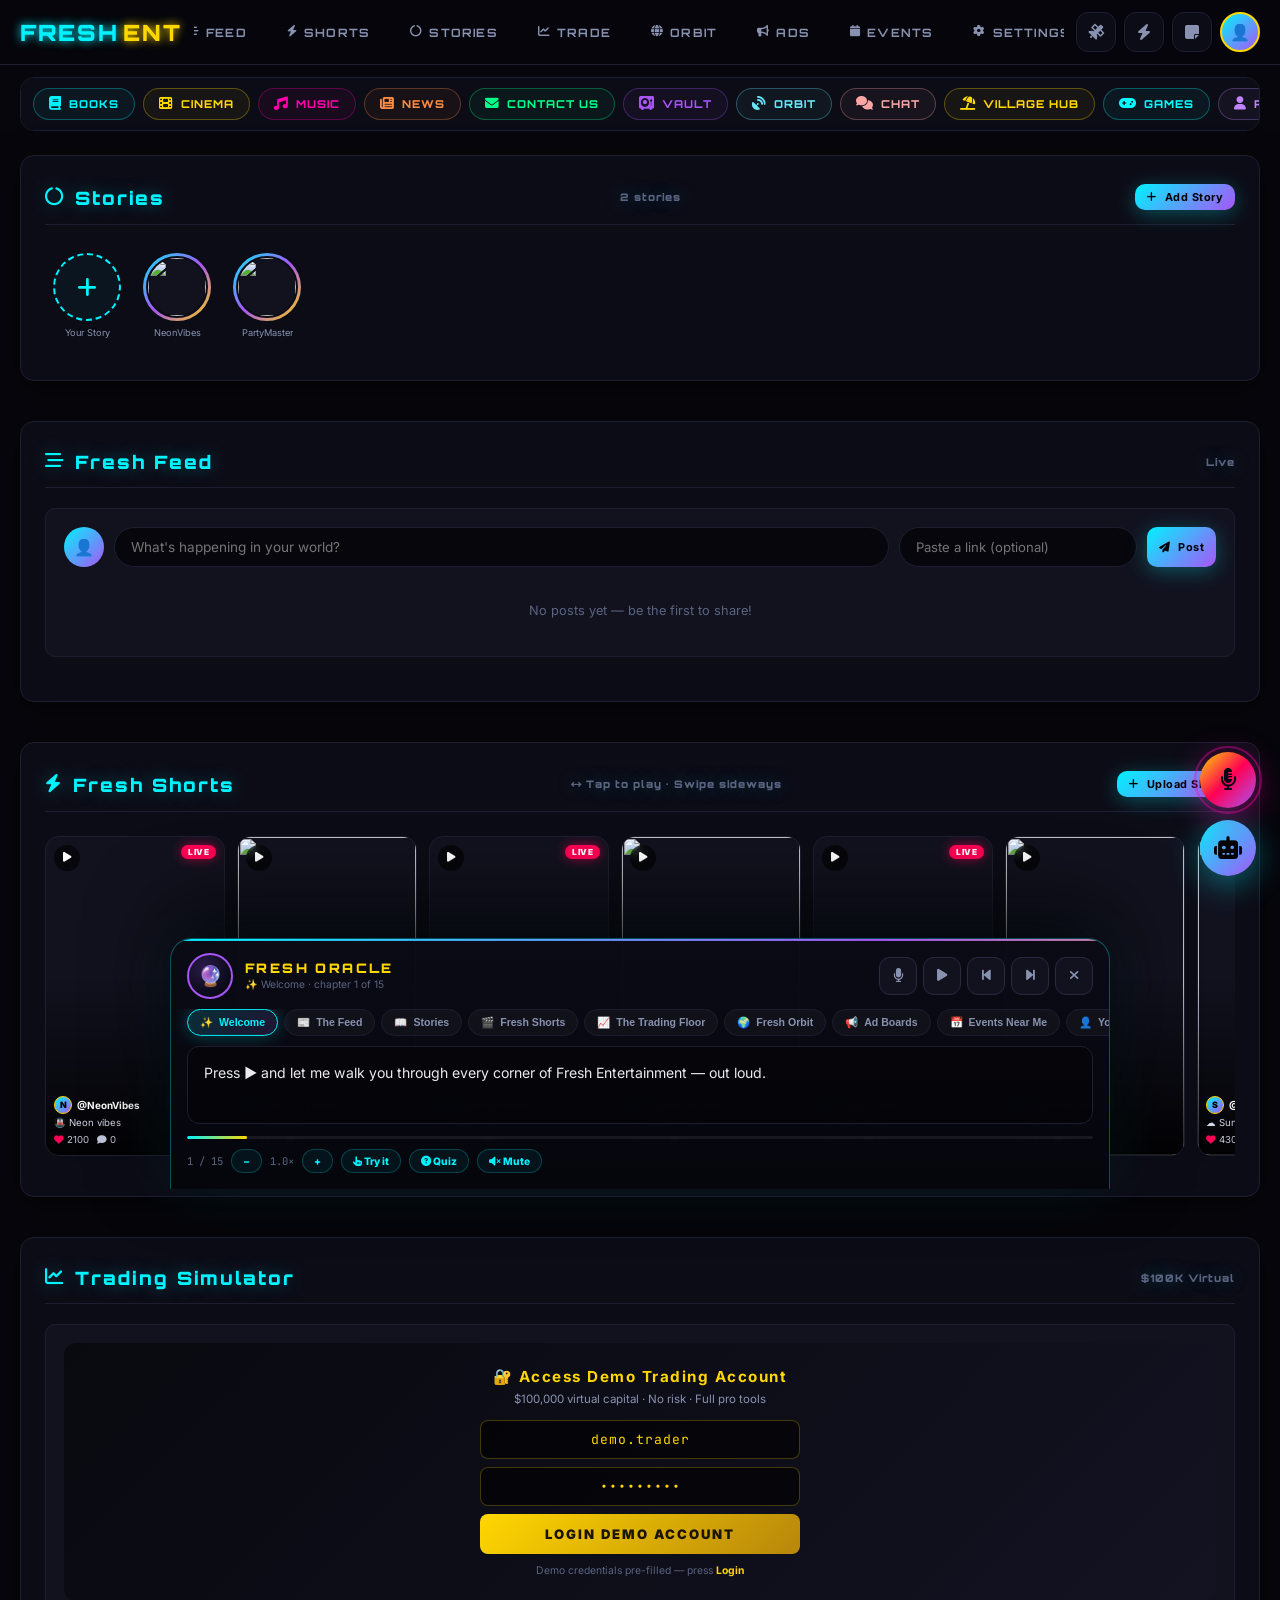
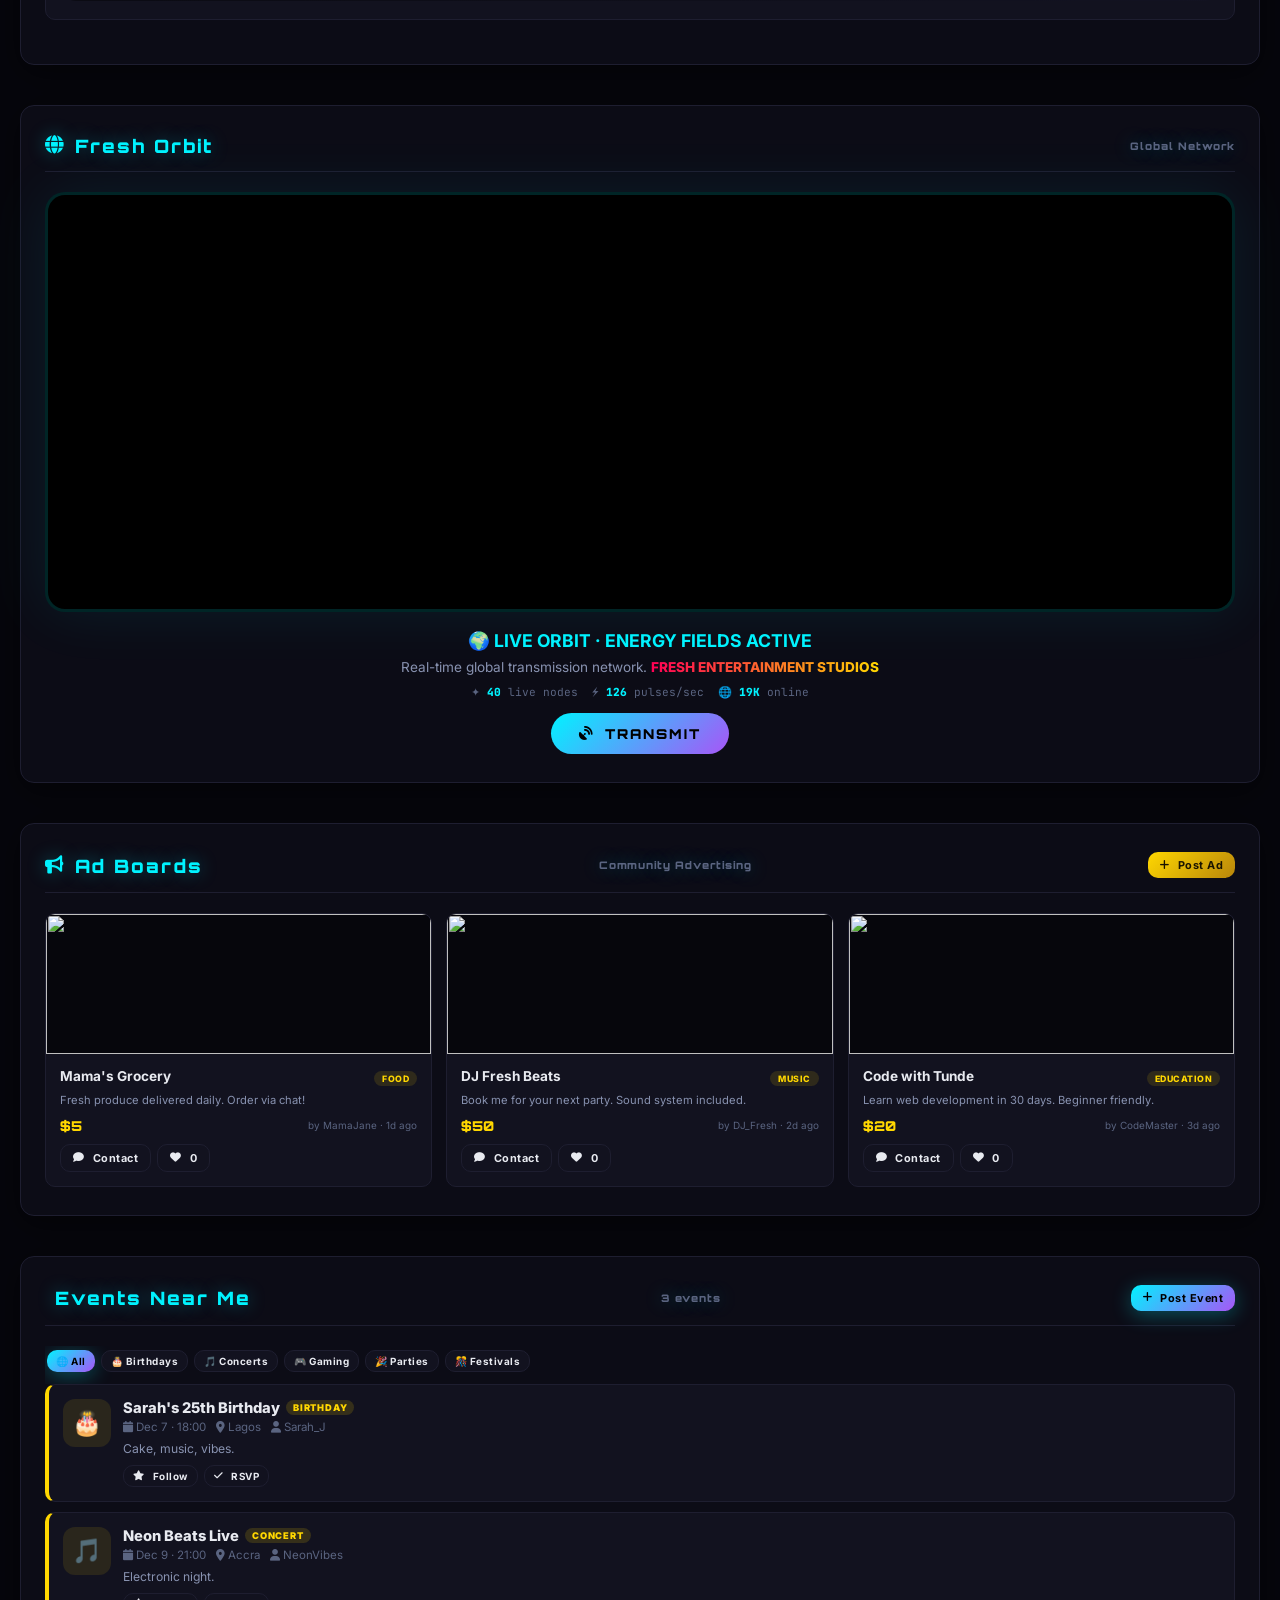
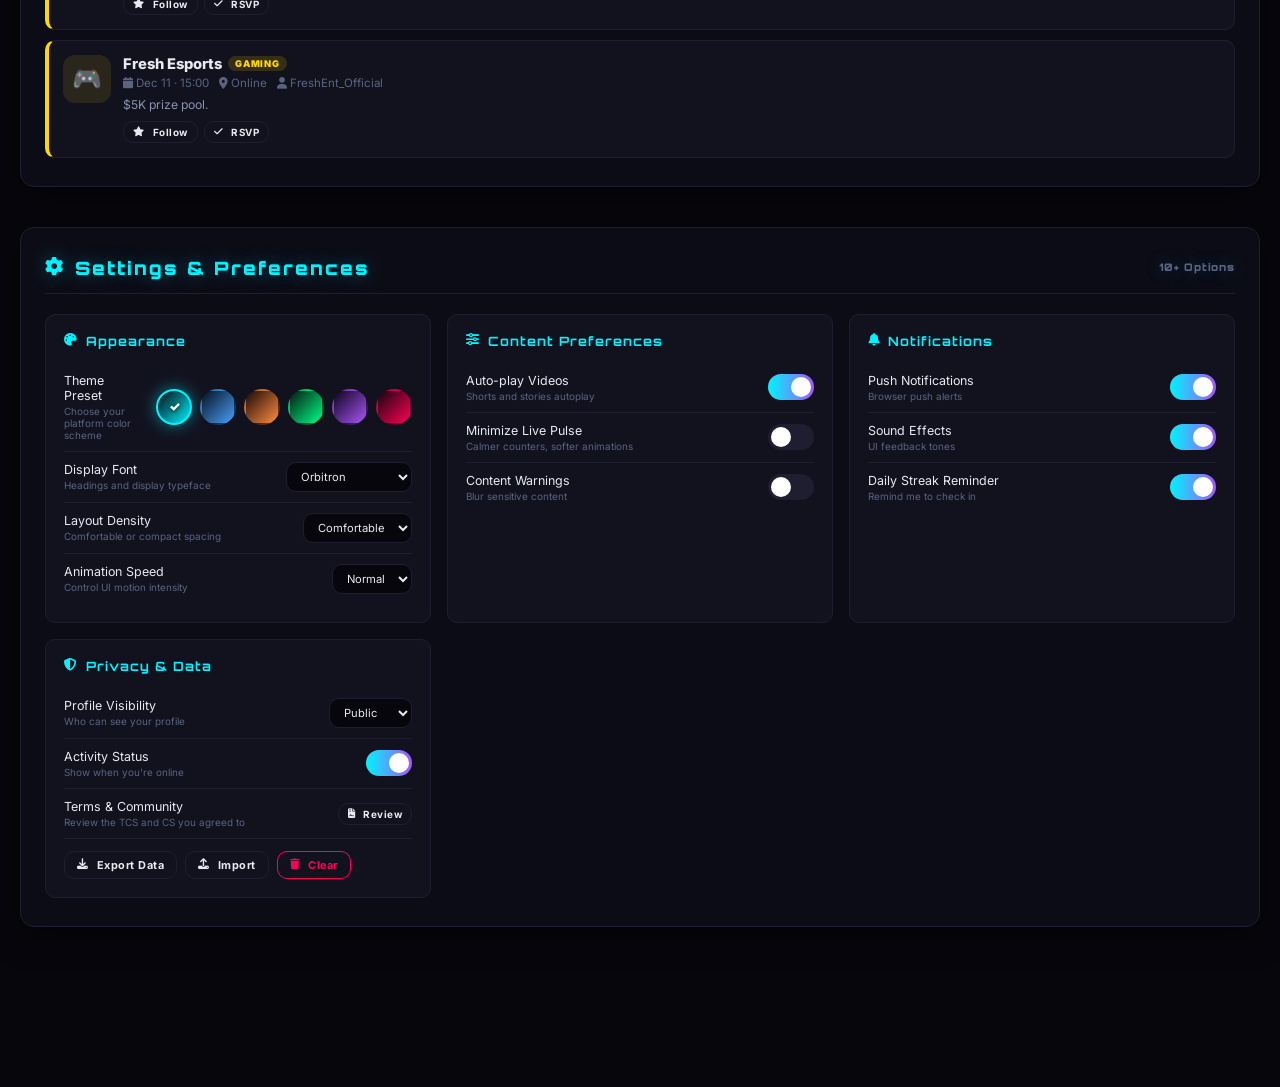
==== commit bea91fd0: "Update index.html" ====
--- a/index.html
+++ b/index.html
@@ -1,6 +1,7 @@
 <!DOCTYPE html>
 <html lang="en">
 <head>
+<meta name="google-site-verification" content="cO1sF8_3T-c0G1YFwmURfPnHrpIQfNSoWTJ-Rfe0nH4" />
 <meta charset="UTF-8">
 <meta name="viewport" content="width=device-width, initial-scale=1.0">
 <title>Fresh Entertainment — Global Platform</title>
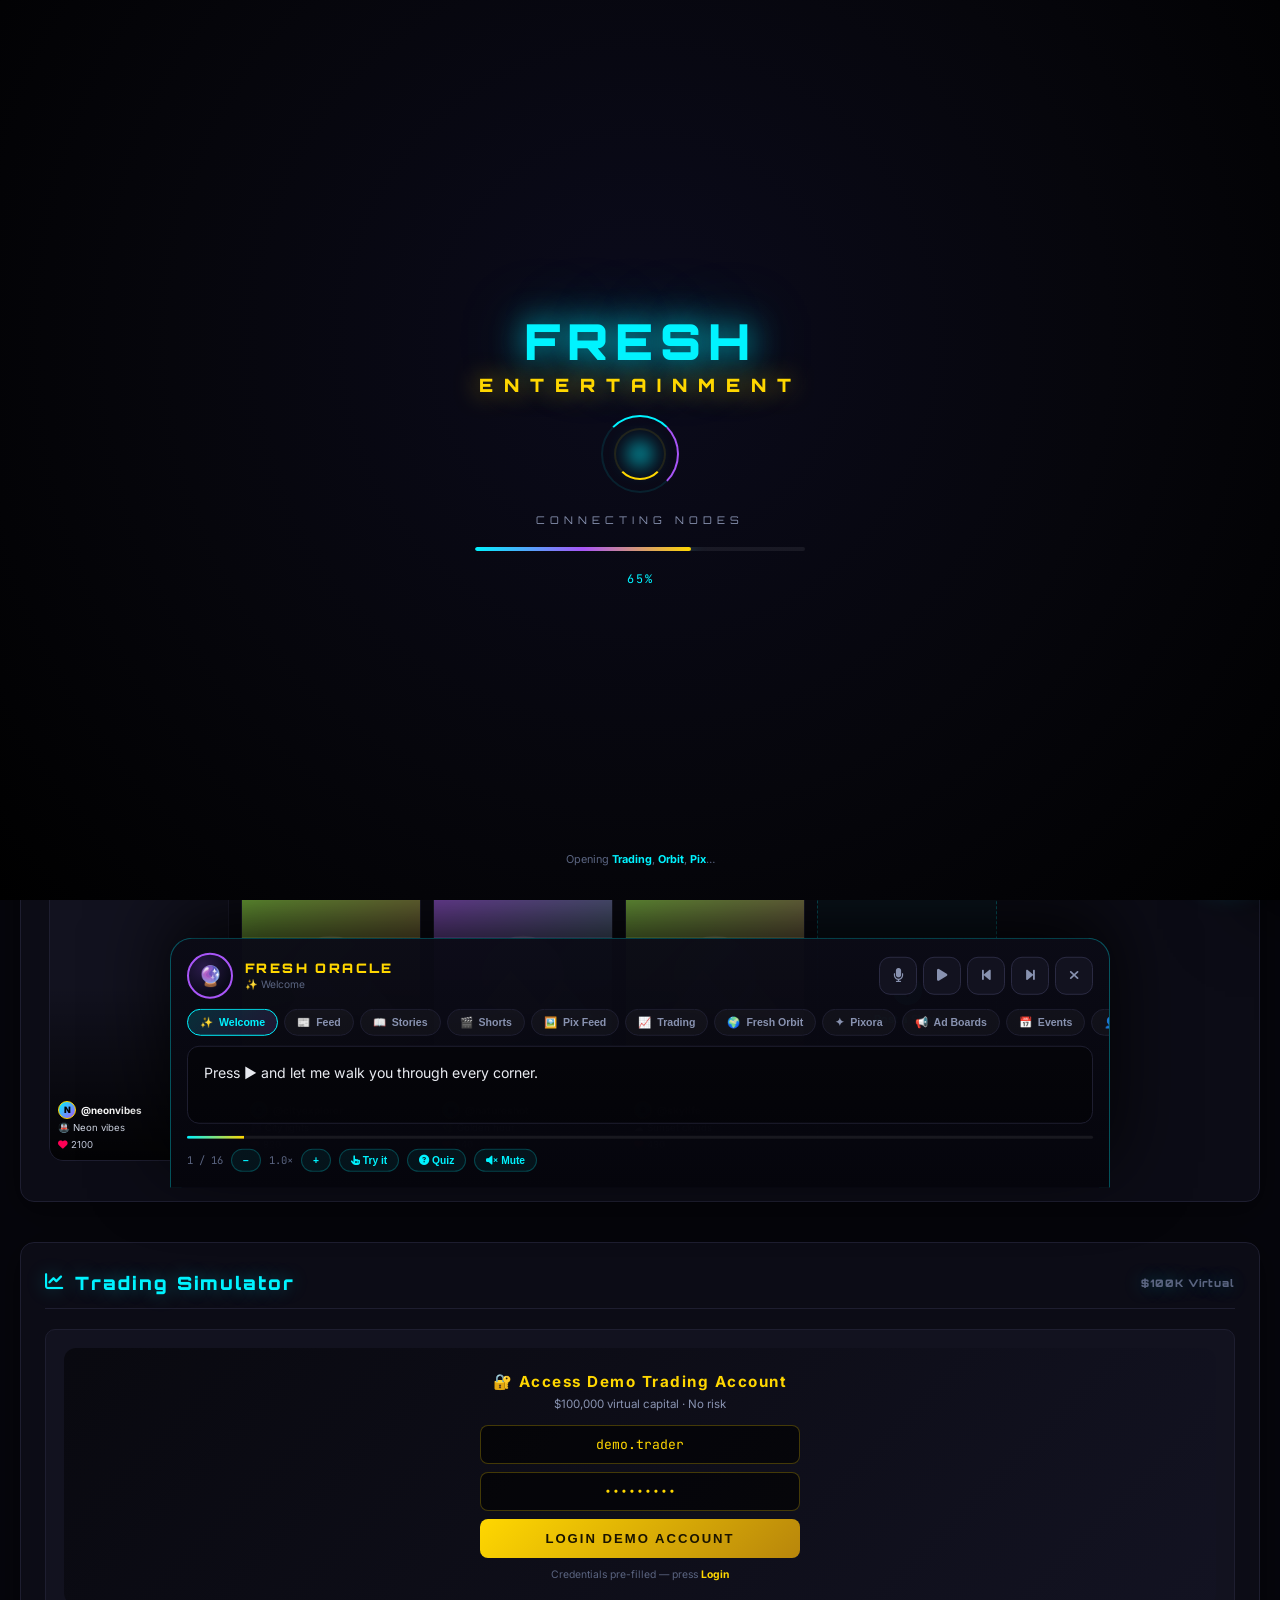
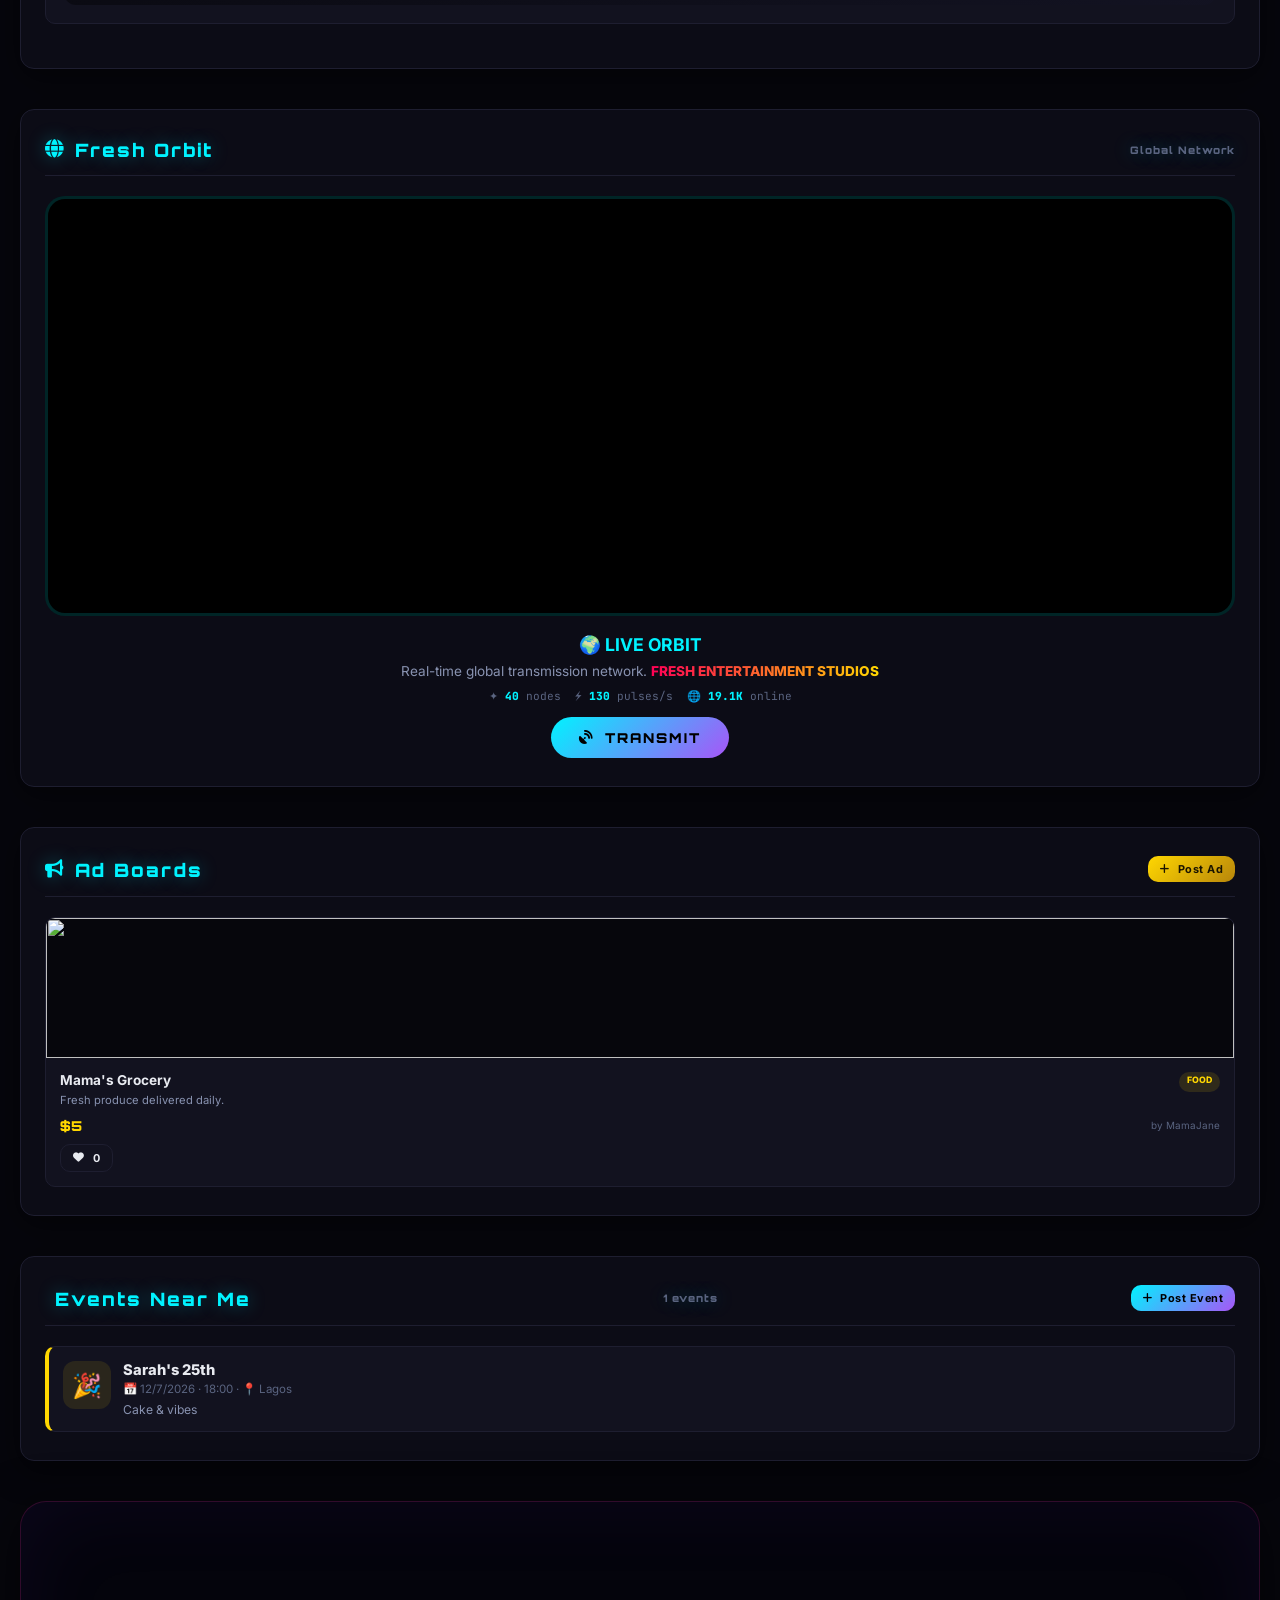
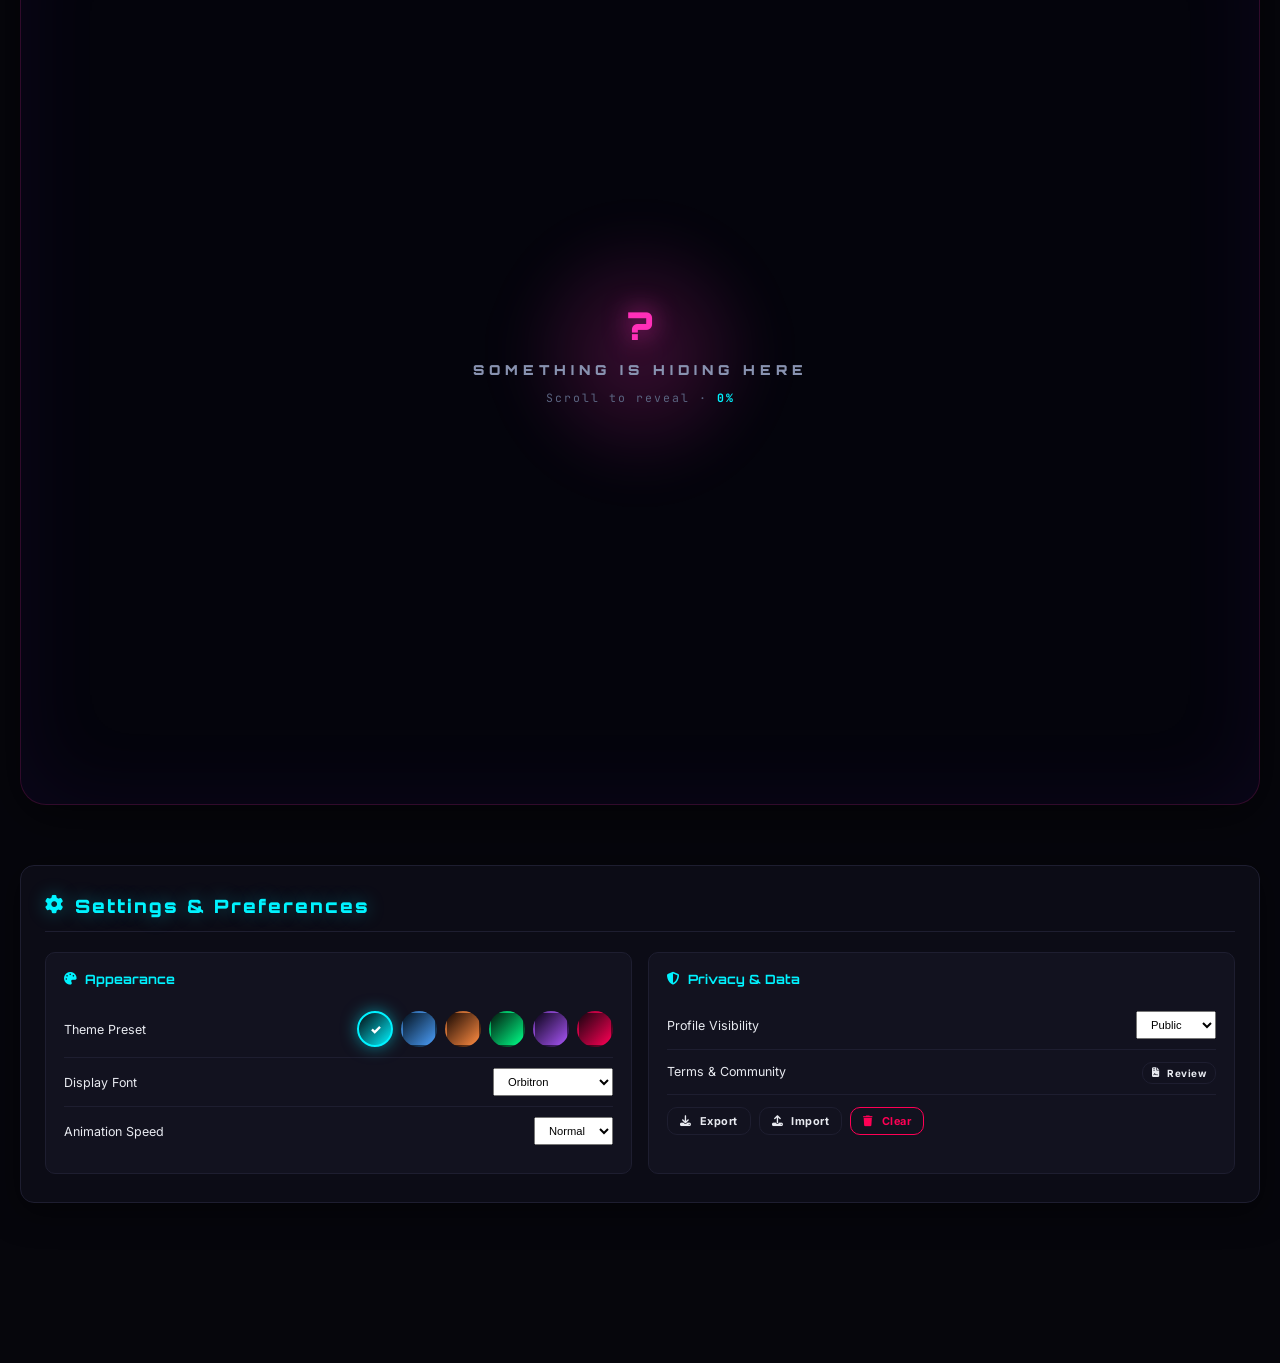
==== commit e6331da3: "Update index.html" ====
--- a/index.html
+++ b/index.html
@@ -1,7 +1,6 @@
 <!DOCTYPE html>
 <html lang="en">
 <head>
-<meta name="google-site-verification" content="cO1sF8_3T-c0G1YFwmURfPnHrpIQfNSoWTJ-Rfe0nH4" />
 <meta charset="UTF-8">
 <meta name="viewport" content="width=device-width, initial-scale=1.0">
 <title>Fresh Entertainment — Global Platform</title>
@@ -14,820 +13,670 @@
 <link href="https://fonts.googleapis.com/css2?family=Orbitron:wght@700;900&family=Playfair+Display:ital,wght@0,700;1,700&family=Inter:wght@300;400;600;800&family=JetBrains+Mono:wght@400;700&display=swap" rel="stylesheet">
 <script src="https://cdnjs.cloudflare.com/ajax/libs/three.js/r128/three.min.js"></script>
 <script src="https://cdn.jsdelivr.net/npm/three@0.128.0/examples/js/controls/OrbitControls.js"></script>
-<script src="fresh-core.js"></script>
 <style>
+:root{--fe-bg:#06060c;--fe-card:#0c0c16;--fe-card-2:#12121f;--fe-border:#1e1e30;--fe-border-2:#2a2a42;--fe-text:#e8eaf0;--fe-text-2:#8892b0;--fe-text-3:#5a6480;--fe-cyan:#00f3ff;--fe-purple:#a855f7;--fe-gold:#ffd700;--fe-pink:#ff0055;--fe-green:#00ff88;--fe-orange:#ff8c42;--fe-radius:14px;--fe-radius-sm:10px;--fe-radius-pill:40px;--fe-shadow:0 8px 32px rgba(0,0,0,.5);--fe-shadow-hover:0 12px 48px rgba(0,0,0,.7);--fe-transition:all .28s cubic-bezier(.4,0,.2,1);--fe-font:'Inter','Segoe UI',system-ui,sans-serif;--fe-font-display:'Orbitron',sans-serif;--fe-font-mono:'JetBrains Mono','Courier New',monospace;--fe-lift:-3px;--fe-scale-active:.97;--pixora-a:#ff2fb8;--pixora-b:#7c3aed;--pixora-c:#00f3ff;--pixora-gold:#ffd166}
+*{margin:0;padding:0;box-sizing:border-box}
+html{scroll-behavior:smooth}
+body{background:var(--fe-bg);color:var(--fe-text);min-height:100vh;overflow-x:hidden;font-family:var(--fe-font)}
+body.intro-locked{overflow:hidden!important;height:100vh;position:fixed;width:100%}
+body.viewer-open{overflow:hidden!important}
+body[data-theme="ocean"]{--fe-bg:#04121f;--fe-card:#082030;--fe-card-2:#0c2a40;--fe-border:#143650;--fe-text:#e0f0ff;--fe-text-2:#7aa0c0}
+body[data-theme="ember"]{--fe-bg:#1a0a04;--fe-card:#241208;--fe-card-2:#301a0c;--fe-border:#402010;--fe-text:#ffe8d8;--fe-text-2:#c09070}
+body[data-theme="forest"]{--fe-bg:#041a0e;--fe-card:#082a16;--fe-card-2:#0c341c;--fe-border:#144a24;--fe-text:#d8ffe8;--fe-text-2:#70c090}
+body[data-theme="royal"]{--fe-bg:#0c041a;--fe-card:#160a2a;--fe-card-2:#1e1034;--fe-border:#2a1a48;--fe-text:#e8d8ff;--fe-text-2:#a080c0}
+body[data-theme="rose"]{--fe-bg:#1a0410;--fe-card:#2a0a1a;--fe-card-2:#341020;--fe-border:#481a2a;--fe-text:#ffe0ec;--fe-text-2:#c08098}
+body[data-font="playfair"]{--fe-font-display:'Playfair Display',serif}
+body[data-font="mono"]{--fe-font-display:'JetBrains Mono',monospace}
+body[data-font="inter"]{--fe-font-display:'Inter',sans-serif}
+body[data-anim="off"] *,body[data-anim="off"] *::before,body[data-anim="off"] *::after{animation-duration:0s!important;transition-duration:0s!important}
+body.party-mode{animation:partyFilter .6s infinite alternate!important}
+@keyframes partyFilter{0%{filter:contrast(1.08) saturate(1.15) hue-rotate(0)}100%{filter:contrast(1.2) saturate(1.35) hue-rotate(18deg)}}
+
+/* OFFLINE BAR */
+.fe-offline-bar{position:fixed;top:0;left:0;right:0;z-index:110000;background:linear-gradient(90deg,#ff8c42,#ff0055);color:#fff;padding:6px 16px;text-align:center;font-size:.72rem;font-weight:800;letter-spacing:1.5px;transform:translateY(-100%);transition:transform .35s;font-family:var(--fe-font-display)}
+.fe-offline-bar.show{transform:translateY(0)}
+
+#fe-loading{position:fixed;inset:0;z-index:100000;background:radial-gradient(circle at 50% 38%,#0b0b1c 0%,#06060c 55%,#000 100%);display:flex;flex-direction:column;align-items:center;justify-content:center;gap:20px;transition:opacity .7s,transform .7s}
+#fe-loading.hide{opacity:0;transform:scale(1.06);pointer-events:none}
+.fe-loader-brand{font-family:var(--fe-font-display);font-weight:900;text-align:center;line-height:1.15;position:relative;z-index:2}
+.lb-fresh{display:block;font-size:clamp(1.7rem,7.5vw,3.1rem);letter-spacing:7px;color:var(--fe-cyan);text-shadow:0 0 32px rgba(0,243,255,.85),0 0 70px rgba(0,243,255,.35);animation:loaderGlow 2.2s ease-in-out infinite alternate}
+.lb-ent{display:block;font-size:clamp(.72rem,3.2vw,1.15rem);letter-spacing:11px;color:var(--fe-gold);text-shadow:0 0 24px rgba(255,215,0,.75);margin-top:4px}
+@keyframes loaderGlow{from{filter:brightness(1)}to{filter:brightness(1.4)}}
+.fe-loader-ring{width:78px;height:78px;border-radius:50%;border:2px solid rgba(0,243,255,.1);border-top-color:var(--fe-cyan);border-right-color:var(--fe-purple);animation:spin 1.05s linear infinite;position:relative;z-index:2}
+.fe-loader-ring::after{content:'';position:absolute;inset:11px;border-radius:50%;border:2px solid rgba(255,215,0,.1);border-bottom-color:var(--fe-gold);animation:spin 1.7s linear infinite reverse}
+.fe-loader-ring::before{content:'';position:absolute;inset:24px;border-radius:50%;background:var(--fe-cyan);opacity:.55;filter:blur(9px)}
+@keyframes spin{to{transform:rotate(360deg)}}
+.fe-loader-status{font-family:var(--fe-font-display);font-size:.66rem;letter-spacing:5px;color:var(--fe-text-2);position:relative;z-index:2}
+.fe-loader-bar{width:min(330px,74vw);height:4px;border-radius:4px;background:rgba(255,255,255,.07);overflow:hidden;position:relative;z-index:2}
+.fe-loader-bar-fill{height:100%;width:0%;border-radius:4px;background:linear-gradient(90deg,var(--fe-cyan),var(--fe-purple),var(--fe-gold));transition:width .3s;box-shadow:0 0 16px rgba(0,243,255,.55)}
+.fe-loader-pct{font-family:var(--fe-font-mono);font-size:.74rem;color:var(--fe-cyan);letter-spacing:2px;position:relative;z-index:2}
+.fe-loader-tip{position:absolute;bottom:32px;left:50%;transform:translateX(-50%);font-size:.68rem;color:var(--fe-text-3);text-align:center;padding:0 24px;max-width:560px;line-height:1.6;z-index:2}
+.fe-loader-tip b{color:var(--fe-cyan)}
+
+.fe-header{position:sticky;top:0;z-index:100;background:rgba(6,6,12,.92);backdrop-filter:blur(16px);border-bottom:1px solid var(--fe-border);padding:0 20px}
+.fe-header-inner{max-width:1400px;margin:0 auto;display:flex;align-items:center;justify-content:space-between;height:64px;gap:12px}
+.fe-logo{font-family:var(--fe-font-display);font-weight:900;font-size:1.4rem;letter-spacing:2px;display:flex;align-items:center;gap:4px;flex-shrink:0;cursor:pointer}
+.fe-logo .fresh{color:var(--fe-cyan);text-shadow:0 0 10px var(--fe-cyan)}
+.fe-logo .ent{color:var(--fe-gold);text-shadow:0 0 10px var(--fe-gold)}
+.fe-logo.glitching{animation:glitch .25s steps(6,end) infinite}
+@keyframes glitch{0%{transform:translate(0);filter:hue-rotate(0)}25%{transform:translate(-3px,1px);filter:hue-rotate(120deg) brightness(1.4)}50%{transform:translate(3px,-2px);filter:hue-rotate(-120deg) brightness(1.5)}75%{transform:translate(-3px,1px);filter:hue-rotate(60deg) brightness(1.3)}100%{transform:translate(0);filter:hue-rotate(0)}}
+.fe-header-nav{display:flex;align-items:center;gap:6px;overflow-x:auto;flex:1;justify-content:center}
+.fe-header-nav::-webkit-scrollbar{display:none}
+.fe-nav-link{text-decoration:none;font-weight:700;font-size:.72rem;text-transform:uppercase;letter-spacing:1.2px;font-family:var(--fe-font-display);display:inline-flex;align-items:center;gap:6px;padding:8px 16px;border-radius:20px;color:var(--fe-text-2);transition:var(--fe-transition);white-space:nowrap;border:1px solid transparent}
+.fe-nav-link:hover{color:var(--fe-cyan);border-color:rgba(0,243,255,.3);background:rgba(0,243,255,.06)}
+.fe-nav-link.pixora-link{color:var(--pixora-a)}
+.fe-nav-link.pixora-link:hover{border-color:rgba(255,47,184,.4);background:rgba(255,47,184,.08)}
+.fe-header-actions{display:flex;align-items:center;gap:8px;flex-shrink:0}
+.fe-hdr-btn{width:40px;height:40px;border-radius:12px;background:var(--fe-card);border:1px solid var(--fe-border);color:var(--fe-text-2);cursor:pointer;display:flex;align-items:center;justify-content:center;font-size:1rem;transition:var(--fe-transition);position:relative}
+.fe-hdr-btn:hover{border-color:var(--fe-cyan);color:var(--fe-cyan);background:rgba(0,243,255,.06)}
+.fe-hdr-badge{position:absolute;top:2px;right:2px;background:#ff0055;color:#fff;font-size:.5rem;font-weight:900;padding:1px 5px;border-radius:8px;min-width:14px;font-family:var(--fe-font-mono);display:none}
+.fe-hdr-badge.on{display:block}
+.fe-avatar-btn{width:40px;height:40px;border-radius:50%;background:linear-gradient(135deg,var(--fe-cyan),var(--fe-purple));border:2px solid var(--fe-gold);display:flex;align-items:center;justify-content:center;font-weight:900;color:#000;font-size:1rem;cursor:pointer;transition:var(--fe-transition);overflow:hidden}
+.fe-avatar-btn:hover{transform:scale(1.08);box-shadow:0 0 20px rgba(0,243,255,.5)}
+.fe-avatar-btn img{width:100%;height:100%;object-fit:cover}
+
+.fe-filebar{max-width:1400px;margin:12px auto 0;padding:0 20px}
+.fe-filebar-inner{display:flex;gap:8px;overflow-x:auto;padding:10px 12px;background:var(--fe-card);border:1px solid var(--fe-border);border-radius:14px}
+.fe-filebar-inner::-webkit-scrollbar{height:0}
+.fe-file-link{flex:0 0 auto;text-decoration:none;display:inline-flex;align-items:center;gap:7px;padding:8px 15px;border-radius:22px;font-family:var(--fe-font-display);font-weight:800;font-size:.68rem;text-transform:uppercase;letter-spacing:1px;border:1.5px solid transparent;transition:var(--fe-transition);white-space:nowrap;color:var(--fe-text-2);background:rgba(255,255,255,.03);border-color:rgba(255,255,255,.08)}
+.fe-file-link:hover{transform:translateY(-2px);background:rgba(255,255,255,.08)}
+.fe-file-link.books{color:#00f3ff;background:rgba(0,243,255,.05);border-color:rgba(0,243,255,.3)}
+.fe-file-link.cinema{color:#ffd700;background:rgba(255,215,0,.05);border-color:rgba(255,215,0,.3)}
+.fe-file-link.music{color:#ff00aa;background:rgba(255,0,170,.05);border-color:rgba(255,0,170,.3)}
+.fe-file-link.news{color:#ff8c42;background:rgba(255,140,66,.05);border-color:rgba(255,140,66,.3)}
+.fe-file-link.contact{color:#00ff88;background:rgba(0,255,136,.05);border-color:rgba(0,255,136,.3)}
+.fe-file-link.vault{color:#a855f7;background:rgba(168,85,247,.05);border-color:rgba(168,85,247,.3)}
+.fe-file-link.orbit{color:#67e8f9;background:rgba(103,232,249,.05);border-color:rgba(103,232,249,.3)}
+.fe-file-link.chat{color:#fca5a5;background:rgba(252,165,165,.05);border-color:rgba(252,165,165,.3)}
+.fe-file-link.village{color:#ffd700;background:rgba(255,215,0,.05);border-color:rgba(255,215,0,.3)}
+.fe-file-link.games{color:#00ffff;background:rgba(0,255,255,.05);border-color:rgba(0,255,255,.3)}
+.fe-file-link.profile{color:#c084fc;background:rgba(192,132,252,.05);border-color:rgba(192,132,252,.3)}
+.fe-file-link.pixora{color:#ff2fb8;background:rgba(255,47,184,.06);border-color:rgba(255,47,184,.35)}
+
+.fe-main{max-width:1400px;margin:0 auto;padding:24px 20px 120px}
+.fe-section{background:var(--fe-card);border-radius:var(--fe-radius);border:1px solid var(--fe-border);padding:28px 24px;margin-bottom:40px;box-shadow:var(--fe-shadow);scroll-margin-top:80px;contain:layout style}
+.fe-section-title{font-family:var(--fe-font-display);font-weight:900;font-size:1.15rem;letter-spacing:2px;color:var(--fe-cyan);text-shadow:0 0 18px rgba(0,243,255,.35);display:flex;align-items:center;gap:10px;margin-bottom:20px;padding-bottom:14px;border-bottom:1px solid var(--fe-border)}
+.fe-count{font-size:.65rem;color:var(--fe-text-3);margin-left:auto;letter-spacing:1px}
+.fe-card{background:var(--fe-card-2);border-radius:var(--fe-radius-sm);padding:18px;border:1px solid var(--fe-border);margin-bottom:16px;transition:var(--fe-transition)}
+.fe-card:hover{border-color:var(--fe-border-2)}
+.fe-card-title{font-size:.78rem;font-weight:800;color:var(--fe-text-2);margin-bottom:12px;text-transform:uppercase;letter-spacing:1px}
+
+.fe-btn{padding:10px 20px;border:none;border-radius:var(--fe-radius-sm);cursor:pointer;font-size:.78rem;font-weight:700;background:var(--fe-card-2);color:var(--fe-text);transition:var(--fe-transition);display:inline-flex;align-items:center;gap:8px;font-family:var(--fe-font);border:1px solid var(--fe-border);letter-spacing:.5px}
+.fe-btn:hover{background:var(--fe-border);transform:translateY(var(--fe-lift));box-shadow:var(--fe-shadow-hover)}
+.fe-btn:active{transform:translateY(0) scale(var(--fe-scale-active))}
+.fe-btn-primary{background:linear-gradient(135deg,var(--fe-cyan),var(--fe-purple));color:#000;border:none}
+.fe-btn-gold{background:linear-gradient(135deg,var(--fe-gold),#b8860b);color:#1a1400;border:none}
+.fe-btn-pink{background:linear-gradient(135deg,var(--fe-pink),#aa0033);color:#fff;border:none}
+.fe-btn-sm{padding:6px 12px;font-size:.68rem}
+.fe-btn-xs{padding:4px 9px;font-size:.62rem}
+.fe-btn[disabled]{opacity:.5;cursor:not-allowed}
+.fe-form-group{margin-bottom:14px}
+.fe-form-group label{display:block;font-size:.7rem;font-weight:700;color:var(--fe-text-2);margin-bottom:5px;text-transform:uppercase;letter-spacing:1px}
+.fe-form-input,.fe-form-select{width:100%;padding:11px 14px;background:var(--fe-bg);border:1px solid var(--fe-border);border-radius:var(--fe-radius-sm);color:var(--fe-text);font-size:.85rem;font-family:var(--fe-font);outline:none;transition:border .2s}
+.fe-form-input:focus,.fe-form-select:focus{border-color:var(--fe-cyan);box-shadow:0 0 0 3px rgba(0,243,255,.08)}
+.fe-form-help{font-size:.62rem;color:var(--fe-text-3);margin-top:4px}
+.fe-form-row{display:grid;grid-template-columns:1fr 1fr;gap:14px}
+@media(max-width:600px){.fe-form-row{grid-template-columns:1fr}}
+
+.shorts-hscroll-wrap{overflow-x:auto;overflow-y:hidden;padding:4px 0 12px;scroll-snap-type:x mandatory}
+.shorts-hscroll-wrap::-webkit-scrollbar{height:6px}
+.shorts-hscroll-wrap::-webkit-scrollbar-thumb{background:var(--fe-cyan);border-radius:10px}
+.shorts-hscroll-track{display:flex;gap:12px;width:max-content;padding:0 4px}
+.shorts-tile{flex:0 0 180px;width:180px;aspect-ratio:9/16;border-radius:14px;overflow:hidden;background:var(--fe-card-2);cursor:pointer;border:1px solid var(--fe-border);position:relative;transition:var(--fe-transition);scroll-snap-align:start}
+.shorts-tile:hover{transform:scale(1.04) translateY(-4px);box-shadow:0 14px 40px rgba(0,243,255,.3);border-color:rgba(0,243,255,.5);z-index:2}
+.shorts-tile img,.shorts-tile video{width:100%;height:100%;object-fit:cover;display:block;pointer-events:none}
+.sh-overlay{position:absolute;inset:0;background:linear-gradient(to top,rgba(0,0,0,.85) 0%,transparent 55%);display:flex;flex-direction:column;justify-content:flex-end;padding:10px 8px;pointer-events:none}
+.sh-user{display:flex;align-items:center;gap:5px;font-size:.62rem;font-weight:700;margin-bottom:3px;color:#fff}
+.sh-av{width:18px;height:18px;border-radius:50%;background:linear-gradient(135deg,var(--fe-cyan),var(--fe-purple));display:flex;align-items:center;justify-content:center;font-size:.55rem;font-weight:900;color:#000;border:1px solid var(--fe-gold)}
+.sh-caption{font-size:.6rem;color:#d0d6e4;line-height:1.3;margin-bottom:5px;display:-webkit-box;-webkit-line-clamp:2;-webkit-box-orient:vertical;overflow:hidden}
+.sh-actions{display:flex;gap:8px;font-size:.6rem;color:#c0c6d8}
+.sh-actions .sh-heart{color:var(--fe-pink)}
+.sh-live-tag{position:absolute;top:8px;right:8px;background:var(--fe-pink);color:#fff;padding:2px 7px;border-radius:10px;font-size:.52rem;font-weight:900}
+.sh-play-tag{position:absolute;top:8px;left:8px;width:26px;height:26px;border-radius:50%;background:rgba(0,0,0,.6);color:#fff;display:flex;align-items:center;justify-content:center;font-size:.7rem}
+.shorts-new-tile{flex:0 0 180px;width:180px;aspect-ratio:9/16;display:flex;align-items:center;justify-content:center;flex-direction:column;gap:8px;background:rgba(0,243,255,.04);border:1.5px dashed rgba(0,243,255,.35);color:var(--fe-cyan);font-size:.7rem;font-weight:700;text-align:center;border-radius:14px;cursor:pointer;scroll-snap-align:start}
+.shorts-new-tile i{font-size:1.8rem}
+
+#shortViewer{position:fixed;inset:0;z-index:7000;background:#000;display:none;align-items:center;justify-content:center;flex-direction:column}
+#shortViewer.open{display:flex}
+.sv-top-bar{position:absolute;top:0;left:0;right:0;padding:14px 20px;z-index:20;display:flex;justify-content:space-between;align-items:center;background:linear-gradient(to bottom,rgba(0,0,0,.75),transparent)}
+.sv-close{width:38px;height:38px;border-radius:50%;background:rgba(0,0,0,.5);border:1px solid rgba(255,255,255,.2);color:#fff;cursor:pointer;font-size:1.1rem}
+.sv-title{font-family:var(--fe-font-display);font-size:.85rem;color:#fff;letter-spacing:2px;font-weight:900}
+.sv-counter{color:var(--fe-text-3);font-size:.7rem;font-family:var(--fe-font-mono)}
+.sv-scroll{width:100%;height:100%;overflow-y:auto;scroll-snap-type:y mandatory}
+.sv-scroll::-webkit-scrollbar{width:0}
+.sv-item{width:100%;height:100vh;scroll-snap-align:start;position:relative;display:flex;align-items:center;justify-content:center;background:#000}
+.sv-media{position:relative;width:100%;max-width:520px;height:100%;display:flex;align-items:center;justify-content:center;overflow:hidden}
+.sv-media img,.sv-media video{width:100%;height:100%;object-fit:contain;background:#000}
+.sv-side-actions{position:absolute;right:12px;bottom:110px;display:flex;flex-direction:column;gap:16px;z-index:15;align-items:center}
+.sv-side-btn{width:48px;height:48px;border-radius:50%;background:rgba(0,0,0,.55);border:1px solid rgba(255,255,255,.15);color:#fff;cursor:pointer;font-size:1.1rem;display:flex;align-items:center;justify-content:center}
+.sv-side-count{position:absolute;bottom:-15px;left:50%;transform:translateX(-50%);font-size:.6rem;color:#fff;font-weight:700}
+.sv-bottom-info{position:absolute;bottom:0;left:0;right:0;padding:16px 20px 24px;background:linear-gradient(to top,rgba(0,0,0,.85),transparent);z-index:14;max-width:calc(100% - 90px)}
+.sv-author{display:flex;align-items:center;gap:10px;margin-bottom:8px}
+.sv-avatar{width:40px;height:40px;border-radius:50%;background:linear-gradient(135deg,var(--fe-cyan),var(--fe-purple));display:flex;align-items:center;justify-content:center;font-weight:900;color:#000;font-size:1rem;border:2px solid var(--fe-gold)}
+.sv-author-name{font-weight:800;font-size:.9rem;color:#fff}
+.sv-author-time{font-size:.65rem;color:rgba(255,255,255,.6)}
+.sv-caption{color:#fff;font-size:.85rem;line-height:1.5;margin-bottom:10px}
+
+.stories-tray{display:flex;gap:14px;overflow-x:auto;padding:8px 4px 14px}
+.stories-tray::-webkit-scrollbar{height:4px}
+.stories-tray::-webkit-scrollbar-thumb{background:var(--fe-gold);border-radius:10px}
+.story-bubble{flex:0 0 auto;display:flex;flex-direction:column;align-items:center;gap:6px;cursor:pointer;width:76px}
+.story-ring{width:68px;height:68px;border-radius:50%;padding:3px;background:linear-gradient(135deg,var(--fe-cyan),var(--fe-purple),var(--fe-gold))}
+.story-ring.seen{background:var(--fe-border)}
+.story-ring-inner{width:100%;height:100%;border-radius:50%;overflow:hidden;border:2px solid var(--fe-card);background:var(--fe-card-2);display:flex;align-items:center;justify-content:center;font-size:1.4rem}
+.story-ring-inner img{width:100%;height:100%;object-fit:cover}
+.story-name{font-size:.58rem;color:var(--fe-text-2);text-align:center;max-width:72px;overflow:hidden;text-overflow:ellipsis;white-space:nowrap}
+.story-add-ring{width:68px;height:68px;border-radius:50%;border:2px dashed var(--fe-cyan);display:flex;align-items:center;justify-content:center;color:var(--fe-cyan);font-size:1.4rem;cursor:pointer;background:rgba(0,243,255,.04)}
+.story-viewer{position:fixed;inset:0;z-index:5000;background:#000;display:none;align-items:center;justify-content:center;flex-direction:column}
+.story-viewer.open{display:flex}
+.story-viewer-progress{position:absolute;top:0;left:0;right:0;height:3px;background:rgba(255,255,255,.15);z-index:10;display:flex;gap:2px;padding:0 8px}
+.story-viewer-progress-seg{flex:1;height:100%;background:rgba(255,255,255,.2);border-radius:2px;overflow:hidden}
+.story-viewer-progress-fill{height:100%;width:0%;background:var(--fe-cyan);border-radius:2px}
+.story-viewer-content{position:relative;width:100%;max-width:420px;height:90vh;max-height:780px;border-radius:16px;overflow:hidden;background:#111}
+.story-viewer-content img,.story-viewer-content video{width:100%;height:100%;object-fit:contain}
+.story-tap-left,.story-tap-right{position:absolute;top:0;bottom:0;width:30%;z-index:12;cursor:pointer}
+.story-tap-left{left:0}.story-tap-right{right:0}
+.story-viewer-overlay{position:absolute;bottom:0;left:0;right:0;padding:16px;background:linear-gradient(to top,rgba(0,0,0,.9),transparent);z-index:13;pointer-events:none}
+.story-viewer-overlay>*{pointer-events:auto}
+.story-viewer-user{display:flex;align-items:center;gap:10px;margin-bottom:12px}
+.story-viewer-user .sv-av{width:36px;height:36px;border-radius:50%;background:linear-gradient(135deg,var(--fe-cyan),var(--fe-purple));display:flex;align-items:center;justify-content:center;font-weight:900;color:#000;font-size:1rem}
+.story-viewer-user .sv-name{font-weight:700;font-size:.9rem;color:#fff}
+.story-viewer-user .sv-time{font-size:.65rem;color:var(--fe-text-3)}
+.story-react-btn{width:36px;height:36px;border-radius:50%;background:rgba(255,255,255,.1);border:1px solid rgba(255,255,255,.2);display:flex;align-items:center;justify-content:center;font-size:1rem;cursor:pointer}
+.story-comment-input{flex:1;display:flex;gap:6px}
+.story-comment-input input{flex:1;padding:8px 14px;border-radius:20px;background:rgba(255,255,255,.08);border:1px solid rgba(255,255,255,.15);color:#fff;font-size:.78rem;outline:none}
+.story-comment-input button{padding:8px 14px;border-radius:20px;background:var(--fe-cyan);color:#000;border:none;font-weight:800;font-size:.72rem;cursor:pointer}
+.story-comment-list{max-height:120px;overflow-y:auto;margin-bottom:10px;display:flex;flex-direction:column;gap:6px}
+.story-comment-item{background:rgba(255,255,255,.06);border-radius:10px;padding:6px 10px;font-size:.7rem}
+
+.ai-help-fab{position:fixed;bottom:24px;right:24px;z-index:800;width:56px;height:56px;border-radius:50%;background:linear-gradient(135deg,var(--fe-cyan),var(--fe-purple));border:none;color:#000;font-size:1.4rem;cursor:pointer;box-shadow:0 8px 32px rgba(0,243,255,.4);display:flex;align-items:center;justify-content:center;transition:var(--fe-transition)}
+.ai-help-fab:hover{transform:scale(1.1) rotate(5deg)}
+.ai-help-panel{position:fixed;bottom:160px;right:24px;z-index:801;width:380px;max-height:560px;background:var(--fe-card);border:1.5px solid rgba(0,243,255,.35);border-radius:18px;box-shadow:0 16px 64px rgba(0,0,0,.8);display:none;flex-direction:column;overflow:hidden}
+.ai-help-panel.open{display:flex}
+.ai-help-head{padding:14px 16px;background:linear-gradient(90deg,rgba(0,243,255,.1),rgba(168,85,247,.06));border-bottom:1px solid rgba(0,243,255,.15);display:flex;align-items:center;gap:10px}
+.ai-dot{width:9px;height:9px;border-radius:50%;background:var(--fe-green);box-shadow:0 0 10px var(--fe-green);animation:blink 2.4s infinite alternate}
+@keyframes blink{0%{opacity:.45}100%{opacity:1}}
+.ai-help-head h3{flex:1;font-family:var(--fe-font-display);font-size:.85rem;letter-spacing:1.5px;color:var(--fe-cyan)}
+.ai-help-head button{width:28px;height:28px;border-radius:8px;background:rgba(255,255,255,.06);border:1px solid rgba(255,255,255,.1);color:var(--fe-text-2);cursor:pointer}
+.ai-help-body{flex:1;overflow-y:auto;padding:14px;display:flex;flex-direction:column;gap:10px}
+.ai-msg{max-width:85%;padding:10px 14px;border-radius:14px;font-size:.78rem;line-height:1.5}
+.ai-msg.user{align-self:flex-end;background:rgba(0,243,255,.12);border:1px solid rgba(0,243,255,.2)}
+.ai-msg.bot{align-self:flex-start;background:var(--fe-card-2);border:1px solid var(--fe-border)}
+.ai-msg.bot strong{color:var(--fe-cyan)}
+.ai-quick-chips{display:flex;flex-wrap:wrap;gap:6px;padding:0 14px 10px}
+.ai-chip{padding:5px 12px;border-radius:20px;background:rgba(0,243,255,.06);border:1px solid rgba(0,243,255,.2);color:var(--fe-cyan);font-size:.65rem;font-weight:700;cursor:pointer}
+.ai-help-foot{padding:10px 14px;border-top:1px solid var(--fe-border);display:flex;gap:8px}
+.ai-help-foot input{flex:1;padding:10px 14px;border-radius:20px;background:var(--fe-bg);border:1px solid var(--fe-border);color:var(--fe-text);font-size:.78rem;outline:none}
+.ai-help-foot button{padding:10px 16px;border-radius:20px;background:linear-gradient(135deg,var(--fe-cyan),var(--fe-purple));color:#000;border:none;font-weight:800;font-size:.72rem;cursor:pointer}
+
+.ad-board-grid{display:grid;grid-template-columns:repeat(auto-fit,minmax(260px,1fr));gap:14px}
+.ad-board{background:var(--fe-card-2);border-radius:var(--fe-radius-sm);border:1px solid var(--fe-border);overflow:hidden;transition:var(--fe-transition)}
+.ad-board:hover{border-color:var(--fe-gold);transform:translateY(-3px)}
+.ad-board-img{width:100%;height:140px;background:var(--fe-bg);display:flex;align-items:center;justify-content:center;color:var(--fe-text-3);font-size:2rem;overflow:hidden}
+.ad-board-body{padding:14px}
+.ad-board-body h4{font-size:.85rem;margin-bottom:4px}
+.ad-board-body p{font-size:.7rem;color:var(--fe-text-2);line-height:1.5;margin-bottom:8px}
+.ad-board-meta{display:flex;justify-content:space-between;align-items:center;font-size:.62rem;color:var(--fe-text-3)}
+.ad-board-price{font-family:var(--fe-font-display);font-weight:900;color:var(--fe-gold);font-size:.85rem}
+.ad-board-tag{padding:2px 8px;border-radius:10px;background:rgba(255,215,0,.12);color:var(--fe-gold);font-size:.55rem;font-weight:800;text-transform:uppercase}
+.ad-board-actions{display:flex;gap:6px;margin-top:10px}
+
+.settings-grid{display:grid;grid-template-columns:repeat(auto-fit,minmax(320px,1fr));gap:16px}
+.settings-group{background:var(--fe-card-2);border-radius:var(--fe-radius-sm);padding:18px;border:1px solid var(--fe-border)}
+.settings-group h3{font-size:.8rem;color:var(--fe-cyan);margin-bottom:14px;display:flex;align-items:center;gap:8px;font-family:var(--fe-font-display)}
+.setting-row{display:flex;justify-content:space-between;align-items:center;padding:10px 0;border-bottom:1px solid var(--fe-border)}
+.setting-row:last-child{border-bottom:none}
+.sr-label{font-size:.78rem}
+.sr-sub{font-size:.62rem;color:var(--fe-text-3);margin-top:2px}
+.sr-control{flex-shrink:0;margin-left:12px}
+.theme-swatches{display:flex;gap:8px;flex-wrap:wrap}
+.theme-swatch{width:36px;height:36px;border-radius:50%;cursor:pointer;border:2px solid transparent;transition:var(--fe-transition);position:relative}
+.theme-swatch.active{border-color:var(--fe-cyan);box-shadow:0 0 16px rgba(0,243,255,.5)}
+.theme-swatch.active::after{content:'✓';position:absolute;inset:0;display:flex;align-items:center;justify-content:center;color:#fff;font-weight:900;font-size:.8rem}
+
+.eco-control-reveal{display:none}
+.eco-control-reveal.open{display:block}
+.globe-container-full{width:100%;height:420px;border-radius:20px;overflow:hidden;border:3px solid rgba(0,243,255,.15);background:#000;position:relative}
+.globe-container-full canvas{display:block;width:100%;height:100%}
+.globe-section-full{background:var(--fe-card);border-radius:var(--fe-radius);border:1px solid var(--fe-border);padding:28px 24px;box-shadow:var(--fe-shadow);margin-bottom:40px;scroll-margin-top:80px;contain:layout style}
+.globe-text-full{text-align:center;margin-top:18px}
+.globe-text-full h3{color:var(--fe-cyan);font-size:1.1rem;margin-bottom:8px}
+.globe-text-full p{color:var(--fe-text-2);font-size:.85rem}
+.live-nodes-row{display:flex;gap:14px;justify-content:center;flex-wrap:wrap;font-family:var(--fe-font-mono);font-size:.7rem;margin-top:10px}
+.ln-item{color:var(--fe-text-3)}
+.ln-item b{color:var(--fe-cyan);font-weight:900}
+.transmission-btn{background:linear-gradient(135deg,var(--fe-cyan),var(--fe-purple));border:none;color:#000;font-weight:900;padding:12px 28px;border-radius:var(--fe-radius-pill);cursor:pointer;font-size:.85rem;letter-spacing:2px;font-family:var(--fe-font-display);text-transform:uppercase;display:inline-flex;align-items:center;gap:10px;margin-top:14px;transition:var(--fe-transition)}
+.transmission-btn:hover{transform:translateY(-3px)}
+
+.ts-terminal{display:none}
+.ts-terminal.active{display:block}
+.ts-login-box{padding:24px 18px;text-align:center;background:linear-gradient(135deg,rgba(0,0,0,.5),rgba(20,20,40,.3));border-radius:12px}
+.ts-login-box h4{color:var(--fe-gold);font-size:.95rem;letter-spacing:1.5px;margin-bottom:6px}
+.ts-login-sub{color:var(--fe-text-2);font-size:.72rem;margin-bottom:14px}
+.ts-login-form{display:flex;flex-direction:column;gap:8px;max-width:320px;margin:0 auto}
+.ts-login-form input{padding:10px 12px;background:rgba(0,0,0,.6);border:1px solid rgba(255,215,0,.25);color:var(--fe-gold);font-family:var(--fe-font-mono);font-size:.82rem;text-align:center;border-radius:8px}
+.ts-login-form button{padding:12px;background:linear-gradient(135deg,var(--fe-gold),#b8860b);color:#1a1400;font-weight:900;font-size:.82rem;letter-spacing:2px;border:none;border-radius:8px;cursor:pointer;text-transform:uppercase}
+.ts-hint{font-size:.65rem;color:var(--fe-text-3);margin-top:10px}
+.ts-hint strong{color:var(--fe-gold)}
+.ts-instruments-bar{display:flex;gap:6px;overflow-x:auto;padding:8px 2px;margin-bottom:8px}
+.ts-instruments-bar::-webkit-scrollbar{height:3px}
+.ts-instruments-bar::-webkit-scrollbar-thumb{background:var(--fe-gold);border-radius:10px}
+.tf-btn{flex:0 0 auto;padding:6px 12px;background:rgba(0,0,0,.4);border:1px solid rgba(255,215,0,.25);color:#c0c6d8;border-radius:8px;font-family:var(--fe-font-mono);font-size:.7rem;font-weight:800;cursor:pointer}
+.tf-btn.active{background:linear-gradient(135deg,rgba(255,215,0,.15),rgba(255,215,0,.05));border-color:var(--fe-gold);color:var(--fe-gold)}
+.ts-toolbar{display:flex;gap:6px;flex-wrap:wrap;align-items:center;padding:8px 2px;margin-bottom:8px}
+.tf-label{font-size:.6rem;color:var(--fe-text-3);letter-spacing:1px;text-transform:uppercase;margin-right:4px}
+.trade-ticker{display:flex;align-items:center;gap:12px;flex-wrap:wrap;background:rgba(0,0,0,.5);border:1px solid rgba(255,215,0,.15);border-radius:10px;padding:10px 12px;margin-bottom:10px}
+.trade-pair{display:flex;align-items:baseline;gap:8px;flex-wrap:wrap}
+.pair-name{font-family:var(--fe-font-mono);font-weight:900;font-size:.95rem;color:var(--fe-gold)}
+.pair-price{font-family:var(--fe-font-mono);font-size:1.05rem;font-weight:900;color:var(--fe-green)}
+.pair-change{font-size:.75rem;font-weight:700;padding:2px 8px;border-radius:6px}
+.pair-change.up{color:var(--fe-green);background:rgba(0,255,136,.08)}
+.pair-change.down{color:#ff4444;background:rgba(255,68,68,.08)}
+.chart-wrap{position:relative;background:#050510;border-radius:10px;border:1px solid rgba(255,215,0,.12);overflow:hidden;margin-bottom:10px}
+.chart-wrap canvas{display:block;width:100%;height:220px}
+.trade-stats{display:grid;grid-template-columns:repeat(auto-fit,minmax(88px,1fr));gap:6px;margin-bottom:10px}
+.trade-stat{background:rgba(0,0,0,.4);border:1px solid rgba(255,255,255,.05);border-radius:8px;padding:6px 8px;text-align:center}
+.trade-stat .label{font-size:.56rem;color:var(--fe-text-3);text-transform:uppercase}
+.trade-stat .value{font-family:var(--fe-font-mono);font-size:.82rem;font-weight:900;margin-top:2px}
+.trade-stat .value.up{color:var(--fe-green)}
+.trade-stat .value.down{color:#ff4444}
+.trade-stat .value.neutral{color:var(--fe-gold)}
+.trade-amount-row{display:flex;gap:6px;align-items:center;flex-wrap:wrap;margin-bottom:10px}
+.trade-amount-row label{font-size:.68rem;color:var(--fe-text-2)}
+.trade-amount-row input{width:90px;padding:8px;font-family:var(--fe-font-mono);background:#0a0a14;border:1px solid rgba(255,215,0,.2);color:var(--fe-gold);text-align:center;font-weight:900;font-size:.8rem;border-radius:8px}
+.quick-btn{padding:5px 10px;background:rgba(255,215,0,.1);border:1px solid rgba(255,215,0,.25);color:var(--fe-gold);border-radius:8px;font-size:.65rem;font-weight:800;cursor:pointer;font-family:var(--fe-font-mono)}
+.trade-controls{display:flex;gap:6px;margin-bottom:10px}
+.trade-btn{flex:1;padding:11px 8px;border:none;border-radius:var(--fe-radius-sm);font-weight:900;font-size:.76rem;cursor:pointer;font-family:var(--fe-font-display);letter-spacing:1.2px;text-transform:uppercase;display:inline-flex;align-items:center;justify-content:center;gap:5px}
+.trade-btn.buy{background:linear-gradient(135deg,var(--fe-green),#008f4f);color:#001a0f}
+.trade-btn.sell{background:linear-gradient(135deg,#ff4444,#aa0000);color:#fff}
+.trade-btn.close{background:transparent;border:2px solid var(--fe-gold);color:var(--fe-gold)}
+.trade-log{background:rgba(0,0,0,.55);border:1px solid rgba(255,255,255,.05);border-radius:8px;max-height:110px;overflow-y:auto;padding:6px 10px}
+.trade-log-row{display:flex;justify-content:space-between;padding:4px 0;font-family:var(--fe-font-mono);font-size:.68rem;border-bottom:1px solid rgba(255,255,255,.03)}
+.trade-log-row .time{color:var(--fe-text-3)}
+.trade-log-row .action.buy{color:var(--fe-green);font-weight:900}
+.trade-log-row .action.sell{color:#ff4444;font-weight:900}
+.trade-log-row .action.close{color:var(--fe-gold);font-weight:900}
+.trade-log-empty{text-align:center;color:var(--fe-text-3);font-size:.68rem;padding:10px}
+
+.post-wall-grid{display:grid;gap:12px}
+.post-item{background:var(--fe-card-2);border-radius:var(--fe-radius-sm);padding:16px;border:1px solid var(--fe-border)}
+.post-author{font-size:.82rem;font-weight:700;color:var(--fe-cyan);margin-bottom:4px;display:flex;align-items:center;gap:6px;cursor:pointer}
+.post-time{font-size:.62rem;color:var(--fe-text-3);margin-left:auto}
+.post-text{font-size:.82rem;line-height:1.6}
+.post-actions{display:flex;gap:12px;margin-top:10px;font-size:.68rem;color:var(--fe-text-3)}
+.post-actions span{cursor:pointer}
+.post-actions span:hover{color:var(--fe-cyan)}
+
+.fe-notepad{position:fixed;bottom:20px;right:92px;width:300px;background:var(--fe-card);border-radius:16px;box-shadow:0 12px 40px rgba(0,0,0,.7);z-index:900;border:1px solid var(--fe-border);display:none}
+.fe-notepad.visible{display:block}
+.fe-notepad-header{display:flex;justify-content:space-between;align-items:center;padding:10px 12px;background:var(--fe-card-2);border-bottom:1px solid var(--fe-border);border-radius:16px 16px 0 0}
+.fe-notepad-header strong{font-size:.75rem;color:var(--fe-cyan);display:flex;align-items:center;gap:6px}
+.fe-notepad-header i{cursor:pointer;color:var(--fe-text-3);font-size:.75rem}
+.fe-notepad-body textarea{width:100%;height:110px;background:var(--fe-bg);border:none;border-radius:0 0 16px 16px;color:var(--fe-text);padding:12px;resize:vertical;font-family:var(--fe-font);font-size:.8rem;outline:none}
+
+.fe-toast{position:fixed;bottom:30px;left:50%;transform:translateX(-50%) translateY(80px);background:rgba(12,12,22,.95);padding:12px 28px;border-radius:40px;border:1px solid var(--fe-border-2);color:var(--fe-text);font-size:.82rem;font-weight:600;opacity:0;transition:all .4s cubic-bezier(.34,1.56,.64,1);pointer-events:none;z-index:99999;box-shadow:0 8px 32px rgba(0,0,0,.6)}
+.fe-toast.show{opacity:1;transform:translateX(-50%) translateY(0)}
+.fe-toast.success{border-color:var(--fe-green);color:var(--fe-green)}
+.fe-toast.error{border-color:var(--fe-pink);color:var(--fe-pink)}
+
+.fe-modal{position:fixed;inset:0;z-index:6000;background:rgba(0,0,0,.88);display:none;align-items:center;justify-content:center;padding:20px}
+.fe-modal.open{display:flex}
+.fe-modal-box{background:var(--fe-card);border:1.5px solid var(--fe-cyan);border-radius:20px;padding:28px 24px;max-width:560px;width:100%;max-height:88vh;overflow-y:auto;position:relative}
+.fe-modal-close{position:absolute;top:14px;right:18px;background:none;border:none;color:var(--fe-pink);font-size:1.6rem;cursor:pointer}
+.fe-modal-title{font-family:var(--fe-font-display);font-size:1.1rem;color:var(--fe-cyan);margin-bottom:16px;letter-spacing:1.5px}
+.profile-hero{display:flex;align-items:center;gap:16px;margin-bottom:18px;padding:16px;background:var(--fe-card-2);border-radius:var(--fe-radius-sm);border:1px solid var(--fe-border)}
+.profile-hero-avatar{width:72px;height:72px;border-radius:50%;background:linear-gradient(135deg,var(--fe-cyan),var(--fe-purple));display:flex;align-items:center;justify-content:center;font-weight:900;color:#000;font-size:2rem;border:3px solid var(--fe-gold);flex-shrink:0;overflow:hidden}
+.profile-hero-avatar img{width:100%;height:100%;object-fit:cover}
+.profile-hero-info h3{font-family:var(--fe-font-display);font-size:1.1rem;color:var(--fe-cyan);margin-bottom:2px}
+.p-handle{font-size:.75rem;color:var(--fe-text-3);margin-bottom:6px}
+.p-bio{font-size:.78rem;color:var(--fe-text-2)}
+.profile-stats-row{display:grid;grid-template-columns:repeat(auto-fit,minmax(80px,1fr));gap:10px;margin-bottom:16px}
+.profile-stat{background:var(--fe-card-2);border-radius:var(--fe-radius-sm);padding:12px 8px;text-align:center;border:1px solid var(--fe-border);cursor:pointer;transition:var(--fe-transition)}
+.profile-stat:hover{border-color:var(--fe-cyan);transform:translateY(-2px)}
+.ps-val{font-family:var(--fe-font-display);font-weight:900;font-size:1.2rem;color:var(--fe-gold)}
+.ps-lbl{font-size:.58rem;color:var(--fe-text-3);text-transform:uppercase;letter-spacing:1px;margin-top:2px}
+.profile-actions-row{display:flex;gap:8px;flex-wrap:wrap;margin-bottom:16px}
+.profile-actions-row .fe-btn{flex:1;min-width:120px;justify-content:center}
+.avatar-picker{display:grid;grid-template-columns:repeat(8,1fr);gap:6px;margin-top:8px}
+.avatar-pick{aspect-ratio:1;border-radius:50%;background:var(--fe-card-2);display:flex;align-items:center;justify-content:center;font-size:1.4rem;cursor:pointer;border:2px solid transparent;transition:var(--fe-transition)}
+.avatar-pick.selected{border-color:var(--fe-cyan);box-shadow:0 0 12px rgba(0,243,255,.4)}
+.upload-zone{border:2px dashed var(--fe-border-2);border-radius:var(--fe-radius-sm);padding:20px;text-align:center;cursor:pointer}
+.upload-zone:hover{border-color:var(--fe-cyan);background:rgba(0,243,255,.04)}
+.upload-zone i{font-size:2rem;color:var(--fe-cyan);margin-bottom:8px;display:block}
+.upload-zone p{font-size:.78rem;color:var(--fe-text-2);margin-bottom:4px}
+.upload-zone small{font-size:.62rem;color:var(--fe-text-3)}
+
+.fe-onboard{position:fixed;inset:0;z-index:99000;background:rgba(3,3,9,.975);backdrop-filter:blur(16px);display:none;align-items:center;justify-content:center;padding:18px;overflow-y:auto}
+.fe-onboard.open{display:flex}
+.fe-onboard-card{width:100%;max-width:640px;background:var(--fe-card);border:1px solid var(--fe-border-2);border-radius:22px;padding:26px 24px 22px;box-shadow:0 34px 100px rgba(0,0,0,.85)}
+.fe-ob-dots{display:flex;gap:7px;justify-content:center;margin-bottom:20px}
+.fe-ob-dot{width:30px;height:4px;border-radius:3px;background:var(--fe-border-2);transition:.35s}
+.fe-ob-dot.active{background:linear-gradient(90deg,var(--fe-cyan),var(--fe-purple));width:50px}
+.fe-ob-dot.done{background:var(--fe-green)}
+.fe-ob-step{display:none}
+.fe-ob-step.active{display:block}
+.fe-ob-emoji{font-size:3rem;text-align:center;display:block;margin-bottom:10px}
+.fe-ob-title{font-family:var(--fe-font-display);font-size:1.35rem;color:var(--fe-cyan);text-align:center;letter-spacing:2px;margin-bottom:8px}
+.fe-ob-sub{text-align:center;color:var(--fe-text-2);font-size:.82rem;line-height:1.6;margin-bottom:18px}
+.fe-ob-scroll{max-height:250px;overflow-y:auto;padding:16px 18px;border-radius:14px;background:rgba(0,0,0,.45);border:1px solid var(--fe-border);font-size:.82rem;line-height:1.75;color:var(--fe-text-2)}
+.fe-ob-scroll h4{color:var(--fe-gold);font-size:.88rem;margin:14px 0 6px}
+.fe-ob-scroll h4:first-child{margin-top:0}
+.fe-ob-scroll ul{padding-left:18px;margin:6px 0}
+.fe-ob-scroll strong{color:var(--fe-cyan)}
+.fe-ob-warn{color:var(--fe-pink);background:rgba(255,0,85,.07);border-left:3px solid var(--fe-pink);padding:9px 13px;border-radius:8px;margin:10px 0;font-size:.78rem}
+.fe-ob-scrollhint{text-align:center;font-size:.66rem;color:var(--fe-gold);margin-top:10px;letter-spacing:1px}
+.fe-ob-agree{display:flex;align-items:flex-start;gap:11px;margin-top:16px;padding:13px 15px;background:rgba(0,243,255,.05);border:1px solid rgba(0,243,255,.2);border-radius:12px;cursor:pointer;opacity:.42;pointer-events:none;transition:.25s}
+.fe-ob-agree.ready{opacity:1;pointer-events:auto;border-color:rgba(0,243,255,.5)}
+.fe-ob-agree input{width:19px;height:19px;accent-color:var(--fe-cyan);margin-top:1px;flex-shrink:0;cursor:pointer}
+.fe-ob-agree span{font-size:.79rem;line-height:1.55}
+.fe-ob-nav{display:flex;gap:10px;margin-top:18px}
+.fe-ob-nav .fe-btn{flex:1;justify-content:center;padding:13px}
+.fe-ob-grid{display:grid;grid-template-columns:repeat(auto-fit,minmax(140px,1fr));gap:10px;margin-top:8px}
+.fe-ob-mini{background:var(--fe-card-2);border:1px solid var(--fe-border);border-radius:12px;padding:12px;text-align:center}
+.fe-ob-mini i{font-size:1.3rem;color:var(--fe-cyan);margin-bottom:6px;display:block}
+.fe-ob-mini b{font-size:.75rem;display:block;margin-bottom:3px}
+.fe-ob-mini small{font-size:.62rem;color:var(--fe-text-3);display:block}
+
+.oracle-fab{position:fixed;bottom:92px;right:24px;z-index:810;width:56px;height:56px;border-radius:50%;background:linear-gradient(135deg,var(--fe-gold),var(--fe-pink),var(--fe-purple));border:none;color:#0a0014;font-size:1.35rem;cursor:pointer;box-shadow:0 8px 34px rgba(255,0,170,.45);display:flex;align-items:center;justify-content:center}
+.oracle-dock{position:fixed;left:50%;bottom:0;width:min(940px,calc(100% - 16px));transform:translateX(-50%) translateY(115%);z-index:8600;background:linear-gradient(180deg,rgba(11,11,22,.985),rgba(5,5,12,.995));border:1px solid rgba(0,243,255,.32);border-bottom:none;border-radius:22px 22px 0 0;box-shadow:0 -26px 80px rgba(0,0,0,.85);transition:transform .5s cubic-bezier(.16,1,.3,1);overflow:hidden}
+.oracle-dock.open{transform:translateX(-50%) translateY(0)}
+.oracle-head{display:flex;align-items:center;gap:12px;padding:14px 16px 10px}
+.oracle-orb{width:46px;height:46px;border-radius:50%;flex-shrink:0;background:radial-gradient(circle at 35% 30%,#2a1a4a,#0a0a18 70%);border:2px solid var(--fe-purple);display:flex;align-items:center;justify-content:center;font-size:1.25rem}
+.oracle-orb.speaking{border-color:var(--fe-cyan);box-shadow:0 0 26px rgba(0,243,255,.65)}
+.oracle-title{font-family:var(--fe-font-display);font-weight:900;font-size:.82rem;letter-spacing:2.4px;color:var(--fe-gold)}
+.oracle-sub{font-size:.64rem;color:var(--fe-text-3);margin-top:2px}
+.oracle-ctrls{display:flex;gap:6px;flex-shrink:0;margin-left:auto}
+.oc-btn{width:38px;height:38px;border-radius:11px;cursor:pointer;background:var(--fe-card-2);border:1px solid var(--fe-border-2);color:var(--fe-text-2);font-size:.86rem;display:flex;align-items:center;justify-content:center}
+.oc-btn:hover{border-color:var(--fe-cyan);color:var(--fe-cyan)}
+.oracle-chips{display:flex;gap:6px;overflow-x:auto;padding:0 16px 10px}
+.oracle-chips::-webkit-scrollbar{height:0}
+.oc-chip{flex:0 0 auto;padding:6px 12px;border-radius:20px;cursor:pointer;background:rgba(255,255,255,.03);border:1px solid var(--fe-border);color:var(--fe-text-2);font-size:.66rem;font-weight:700;white-space:nowrap;display:inline-flex;align-items:center;gap:6px}
+.oc-chip.active{background:linear-gradient(135deg,rgba(0,243,255,.16),rgba(168,85,247,.14));border-color:var(--fe-cyan);color:var(--fe-cyan)}
+.oc-chip.done{color:var(--fe-green);border-color:rgba(0,255,136,.35)}
+.oracle-caption{margin:0 16px;padding:14px 16px;min-height:78px;max-height:130px;overflow-y:auto;background:rgba(0,0,0,.42);border:1px solid var(--fe-border);border-radius:12px;font-size:.88rem;line-height:1.75}
+.oracle-caption .ow.on{color:#000;background:var(--fe-cyan);border-radius:3px;padding:0 1px}
+.oracle-foot{padding:12px 16px 16px}
+.oracle-progress{height:3px;border-radius:3px;background:rgba(255,255,255,.07);overflow:hidden;margin-bottom:10px}
+.oracle-progress-fill{height:100%;width:0%;background:linear-gradient(90deg,var(--fe-cyan),var(--fe-gold));transition:width .3s}
+.oracle-tools{display:flex;align-items:center;gap:8px;flex-wrap:wrap;font-size:.66rem;color:var(--fe-text-3);font-family:var(--fe-font-mono)}
+.oc-mini{padding:5px 11px;border-radius:16px;background:rgba(0,243,255,.06);border:1px solid rgba(0,243,255,.22);color:var(--fe-cyan);font-size:.64rem;font-weight:800;cursor:pointer}
+.oc-answer{padding:11px 14px;border-radius:11px;background:var(--fe-card-2);border:1px solid var(--fe-border);color:var(--fe-text);font-size:.8rem;cursor:pointer;text-align:left;width:100%;display:block;margin-bottom:6px}
+.oc-answer.correct{border-color:var(--fe-green);background:rgba(0,255,136,.12);color:var(--fe-green)}
+.oc-answer.wrong{border-color:var(--fe-pink);background:rgba(255,0,85,.12);color:var(--fe-pink)}
+.oracle-highlight{outline:2px solid var(--fe-cyan)!important;outline-offset:6px;border-radius:var(--fe-radius);box-shadow:0 0 70px rgba(0,243,255,.4)!important}
+
+.pixora-orb{position:fixed;left:24px;bottom:24px;z-index:812;width:54px;height:54px;border-radius:50%;cursor:pointer;background:radial-gradient(circle at 32% 28%,#2a0b2a 0%,#0a0510 72%);border:1.5px solid rgba(255,47,184,.4);display:flex;align-items:center;justify-content:center;transition:transform .28s cubic-bezier(.34,1.56,.64,1),box-shadow .28s,border-color .28s;transform:scale(.78);box-shadow:0 0 14px rgba(255,47,184,.18)}
+.pixora-orb-icon{font-size:1.05rem;color:#ff9be0;text-shadow:0 0 12px rgba(255,47,184,.85)}
+.pixora-orb-label{position:absolute;bottom:-16px;left:50%;transform:translateX(-50%);font-family:var(--fe-font-mono);font-size:.5rem;font-weight:900;color:#ff9be0;letter-spacing:1px;white-space:nowrap;opacity:0}
+.pixora-orb.pulse-1{transform:scale(.92);box-shadow:0 0 22px rgba(255,47,184,.35);border-color:rgba(255,47,184,.6)}
+.pixora-orb.pulse-2{transform:scale(1.06);box-shadow:0 0 34px rgba(255,47,184,.55);border-color:rgba(255,47,184,.8)}
+.pixora-orb.pulse-3{transform:scale(1.2);box-shadow:0 0 48px rgba(255,47,184,.75),0 0 90px rgba(124,58,237,.4);border-color:#ff2fb8}
+.pixora-orb.pulse-3 .pixora-orb-label{opacity:1;color:#ffd166}
+.pixora-orb.opened{opacity:0;pointer-events:none;transform:scale(.4)}
+
+.pixora-section{position:relative;margin:24px 0 60px;border-radius:26px;overflow:hidden;background:#04040c;border:1px solid rgba(255,47,184,.18);box-shadow:0 10px 50px rgba(0,0,0,.6),inset 0 0 90px rgba(124,58,237,.07);scroll-margin-top:80px;contain:layout style paint}
+.pixora-seal{position:absolute;inset:0;z-index:3;display:flex;flex-direction:column;align-items:center;justify-content:center;gap:12px;text-align:center;padding:32px 22px;transition:opacity .7s,transform .8s cubic-bezier(.16,1,.3,1)}
+.pixora-seal-glow{position:absolute;width:280px;height:280px;border-radius:50%;background:radial-gradient(circle,rgba(255,47,184,.22),transparent 65%);filter:blur(24px);animation:sealPulse 3.4s ease-in-out infinite}
+@keyframes sealPulse{0%,100%{transform:scale(1);opacity:.7}50%{transform:scale(1.12);opacity:1}}
+.pixora-seal-icon{position:relative;z-index:2;font-family:var(--fe-font-display);font-weight:900;font-size:2.4rem;color:var(--pixora-a);text-shadow:0 0 26px rgba(255,47,184,.75)}
+.pixora-seal-text{position:relative;z-index:2;font-family:var(--fe-font-display);font-weight:900;font-size:.86rem;letter-spacing:5px;color:var(--fe-text-2);text-transform:uppercase}
+.pixora-seal-sub{position:relative;z-index:2;font-size:.72rem;color:var(--fe-text-3);letter-spacing:2px;font-family:var(--fe-font-mono)}
+.pixora-seal-sub b{color:var(--pixora-c)}
+.pixora-section.opening .pixora-seal{opacity:0;transform:scale(1.35);pointer-events:none}
+.pixora-section.revealed .pixora-seal{display:none}
+.pixora-content{position:relative;z-index:2;padding:32px 22px 36px;display:flex;flex-direction:column;align-items:center;gap:20px;opacity:0;transform:translateY(24px);transition:opacity .8s,transform .9s cubic-bezier(.16,1,.3,1)}
+.pixora-section.revealed .pixora-content{opacity:1;transform:translateY(0)}
+.pixora-crest{display:flex;flex-direction:column;align-items:center;gap:8px;text-align:center}
+.pixora-crest-mark{font-family:var(--fe-font-display);font-weight:900;font-size:clamp(2rem,7vw,3.2rem);letter-spacing:6px;line-height:1;background:linear-gradient(120deg,#ff2fb8 0%,#b45cff 45%,#00f3ff 100%);-webkit-background-clip:text;background-clip:text;-webkit-text-fill-color:transparent;filter:drop-shadow(0 0 26px rgba(255,47,184,.55))}
+.pixora-crest-tag{font-family:var(--fe-font-mono);font-size:.68rem;letter-spacing:5px;color:var(--pixora-c);text-transform:uppercase}
+.pixora-crest-quote{max-width:560px;font-size:.86rem;line-height:1.7;color:var(--fe-text-2);text-align:center}
+.pixora-crest-quote b{color:var(--pixora-gold)}
+.pixora-tabs{display:flex;gap:6px;flex-wrap:wrap;justify-content:center;width:100%;max-width:900px}
+.pixora-tab{padding:10px 18px;border-radius:26px;cursor:pointer;font-family:var(--fe-font-display);font-weight:800;font-size:.7rem;letter-spacing:1.2px;text-transform:uppercase;background:rgba(255,255,255,.03);border:1px solid var(--fe-border);color:var(--fe-text-2);display:inline-flex;align-items:center;gap:8px;transition:var(--fe-transition)}
+.pixora-tab:hover{border-color:rgba(255,47,184,.5);color:#ff9be0}
+.pixora-tab.active{background:linear-gradient(135deg,rgba(255,47,184,.18),rgba(124,58,237,.18));border-color:var(--pixora-a);color:#ff9be0;box-shadow:0 0 22px rgba(255,47,184,.28)}
+.pixora-panel{display:none;width:100%;max-width:900px}
+.pixora-panel.active{display:block}
+.px-tool-grid{display:grid;grid-template-columns:320px 1fr;gap:16px}
+.px-tool-side{display:flex;flex-direction:column;gap:12px}
+.px-tool-stage{background:#000;border:1px solid rgba(255,47,184,.2);border-radius:16px;padding:12px;display:flex;flex-direction:column;gap:10px;align-items:center}
+.px-canvas{display:block;width:100%;max-width:540px;aspect-ratio:1/1;border-radius:10px;background:#050510}
+.px-canvas.wide{aspect-ratio:16/9}
+.px-row{display:flex;gap:8px;flex-wrap:wrap;align-items:center}
+.px-field{display:flex;flex-direction:column;gap:4px;flex:1;min-width:110px}
+.px-field label{font-size:.6rem;font-weight:800;color:var(--fe-text-3);text-transform:uppercase;letter-spacing:1px}
+.px-field select,.px-field input[type="range"],.px-field input[type="text"],.px-field input[type="number"]{width:100%;background:var(--fe-bg);border:1px solid var(--fe-border);color:var(--fe-text);padding:8px 10px;border-radius:8px;font-family:var(--fe-font);font-size:.78rem}
+.px-field input[type="range"]{padding:0;height:22px;accent-color:var(--pixora-a)}
+.px-textarea{width:100%;background:var(--fe-bg);border:1px solid var(--fe-border);color:var(--fe-text);padding:10px 12px;border-radius:10px;font-family:var(--fe-font);font-size:.82rem;outline:none;resize:vertical;min-height:70px}
+.px-textarea:focus{border-color:var(--pixora-a)}
+.px-btn{padding:10px 16px;border-radius:10px;cursor:pointer;font-weight:800;font-size:.74rem;letter-spacing:1px;text-transform:uppercase;border:none;font-family:var(--fe-font-display);display:inline-flex;align-items:center;gap:8px;transition:var(--fe-transition)}
+.px-btn.primary{background:linear-gradient(120deg,#ff2fb8 0%,#b45cff 55%,#00f3ff 100%);background-size:200% 100%;color:#10000c;box-shadow:0 8px 26px rgba(255,47,184,.4)}
+.px-btn.primary:hover{transform:translateY(-2px);background-position:100% 0}
+.px-btn.ghost{background:transparent;color:#ff9be0;border:1.5px solid rgba(255,47,184,.5)}
+.px-btn.ghost:hover{background:rgba(255,47,184,.12)}
+.px-btn.dark{background:var(--fe-card-2);color:var(--fe-text);border:1px solid var(--fe-border)}
+.px-btn.dark:hover{border-color:var(--pixora-a)}
+.px-btn[disabled]{opacity:.4;cursor:not-allowed}
+.px-badge{font-family:var(--fe-font-mono);font-size:.6rem;padding:3px 8px;border-radius:10px;background:rgba(0,243,255,.1);color:var(--pixora-c);border:1px solid rgba(0,243,255,.3)}
+.px-vault-list{display:grid;grid-template-columns:repeat(auto-fill,minmax(240px,1fr));gap:10px;max-height:420px;overflow-y:auto;padding:4px}
+.px-vault-item{background:linear-gradient(160deg,rgba(255,47,184,.06),rgba(0,0,0,.35));border:1px solid rgba(255,47,184,.25);border-radius:14px;padding:12px 14px;display:flex;flex-direction:column;gap:8px}
+.px-vault-item:hover{border-color:rgba(255,47,184,.6)}
+.px-vault-item .tag{font-family:var(--fe-font-mono);font-size:.55rem;font-weight:900;color:var(--pixora-gold);letter-spacing:1px;text-transform:uppercase}
+.px-vault-item .txt{font-size:.78rem;color:var(--fe-text);line-height:1.5}
+.px-vault-item .row{display:flex;gap:6px;flex-wrap:wrap}
+.px-gallery{display:grid;grid-template-columns:repeat(auto-fill,minmax(160px,1fr));gap:10px}
+.px-gallery-item{position:relative;aspect-ratio:1/1;border-radius:12px;overflow:hidden;border:1px solid rgba(255,47,184,.25);cursor:pointer;transition:var(--fe-transition)}
+.px-gallery-item:hover{transform:scale(1.02);border-color:var(--pixora-a)}
+.px-gallery-item img{width:100%;height:100%;object-fit:cover;display:block}
+.px-gallery-item .meta{position:absolute;left:0;right:0;bottom:0;padding:6px 8px;background:linear-gradient(to top,rgba(0,0,0,.85),transparent);font-size:.6rem;color:#fff}
+.px-progress{height:6px;border-radius:6px;background:rgba(255,255,255,.08);overflow:hidden;width:100%}
+.px-progress>div{height:100%;width:0%;background:linear-gradient(90deg,var(--pixora-a),var(--pixora-c));transition:width .3s}
+
+@media(max-width:768px){
+  .fe-header-inner{height:56px;padding:0 12px}
+  .fe-logo{font-size:1.1rem}
+  .fe-nav-link{padding:6px 10px;font-size:.6rem}
+  .fe-section{padding:18px 14px}
+  .ai-help-panel{width:calc(100% - 32px);right:16px;bottom:158px}
+  .shorts-tile,.shorts-new-tile{flex:0 0 140px;width:140px}
+  .story-bubble{width:64px}.story-ring{width:58px;height:58px}
+  .fe-filebar{padding:0 12px}
+  .oracle-dock{width:100%;border-radius:18px 18px 0 0}
+  .fe-notepad{right:16px;width:calc(100% - 32px)}
+  .pixora-orb{left:16px;bottom:16px;width:48px;height:48px}
+  .px-tool-grid{grid-template-columns:1fr}
+  .pixora-content{padding:24px 14px 28px}
+}
+@media(max-width:480px){
+  .fe-logo{font-size:.9rem}
+  .fe-nav-link{padding:5px 8px;font-size:.55rem}
+  .shorts-tile,.shorts-new-tile{flex:0 0 120px;width:120px}
+  .trade-stats{grid-template-columns:repeat(2,1fr)}
+  .avatar-picker{grid-template-columns:repeat(5,1fr)}
+}
+
 /* ═══════════════════════════════════════════════════════════════
-   FRESH ENTERTAINMENT — DESIGN SYSTEM
+   PIX DRAWER
    ═══════════════════════════════════════════════════════════════ */
-:root {
-  --fe-bg: #06060c;
-  --fe-card: #0c0c16;
-  --fe-card-2: #12121f;
-  --fe-border: #1e1e30;
-  --fe-border-2: #2a2a42;
-  --fe-text: #e8eaf0;
-  --fe-text-2: #8892b0;
-  --fe-text-3: #5a6480;
-  --fe-cyan: #00f3ff;
-  --fe-purple: #a855f7;
-  --fe-gold: #ffd700;
-  --fe-pink: #ff0055;
-  --fe-green: #00ff88;
-  --fe-orange: #ff8c42;
-  --fe-blue: #4a9df8;
-  --fe-radius: 14px;
-  --fe-radius-sm: 10px;
-  --fe-radius-pill: 40px;
-  --fe-shadow: 0 8px 32px rgba(0,0,0,0.5);
-  --fe-shadow-hover: 0 12px 48px rgba(0,0,0,0.7);
-  --fe-transition: all 0.28s cubic-bezier(0.4, 0, 0.2, 1);
-  --fe-font: 'Inter', 'Segoe UI', system-ui, sans-serif;
-  --fe-font-display: 'Orbitron', sans-serif;
-  --fe-font-serif: 'Playfair Display', serif;
-  --fe-font-mono: 'JetBrains Mono', 'Courier New', monospace;
-  --fe-lift: -3px;
-  --fe-scale-active: 0.97;
-}
-
-* { margin:0; padding:0; box-sizing:border-box; }
-html { scroll-behavior:smooth; }
-body { background:var(--fe-bg); color:var(--fe-text); min-height:100vh; overflow-x:hidden; font-family:var(--fe-font); }
-body.intro-locked { overflow:hidden !important; height:100vh; position:fixed; width:100%; }
-body.viewer-open { overflow:hidden !important; }
-
-/* ── Theme Presets ── */
-body[data-theme="midnight"] { --fe-bg:#06060c; --fe-card:#0c0c16; --fe-card-2:#12121f; --fe-border:#1e1e30; --fe-text:#e8eaf0; --fe-text-2:#8892b0; }
-body[data-theme="ocean"] { --fe-bg:#04121f; --fe-card:#082030; --fe-card-2:#0c2a40; --fe-border:#143650; --fe-text:#e0f0ff; --fe-text-2:#7aa0c0; }
-body[data-theme="ember"] { --fe-bg:#1a0a04; --fe-card:#241208; --fe-card-2:#301a0c; --fe-border:#402010; --fe-text:#ffe8d8; --fe-text-2:#c09070; }
-body[data-theme="forest"] { --fe-bg:#041a0e; --fe-card:#082a16; --fe-card-2:#0c341c; --fe-border:#144a24; --fe-text:#d8ffe8; --fe-text-2:#70c090; }
-body[data-theme="royal"] { --fe-bg:#0c041a; --fe-card:#160a2a; --fe-card-2:#1e1034; --fe-border:#2a1a48; --fe-text:#e8d8ff; --fe-text-2:#a080c0; }
-body[data-theme="rose"] { --fe-bg:#1a0410; --fe-card:#2a0a1a; --fe-card-2:#341020; --fe-border:#481a2a; --fe-text:#ffe0ec; --fe-text-2:#c08098; }
-
-body[data-font="orbitron"] { --fe-font-display:'Orbitron', sans-serif; }
-body[data-font="playfair"] { --fe-font-display:'Playfair Display', serif; }
-body[data-font="mono"] { --fe-font-display:'JetBrains Mono', monospace; }
-body[data-font="inter"] { --fe-font-display:'Inter', sans-serif; }
-
-body[data-density="compact"] .fe-section { padding:18px 16px; margin-bottom:24px; }
-body[data-density="comfortable"] .fe-section { padding:28px 24px; margin-bottom:40px; }
-
-body[data-anim="off"] *, body[data-anim="off"] *::before, body[data-anim="off"] *::after { animation-duration:0s !important; transition-duration:0s !important; }
-body[data-anim="slow"] * { animation-duration:2s !important; }
-body[data-anim="fast"] * { animation-duration:0.5s !important; }
-
-body.party-mode { animation:partyFilter 0.6s infinite alternate !important; }
-@keyframes partyFilter { 0%{filter:contrast(1.08) saturate(1.15) hue-rotate(0deg);} 100%{filter:contrast(1.2) saturate(1.35) hue-rotate(18deg);} }
-body.party-mode .fe-section { animation:partyGlow 1.6s infinite alternate; }
-@keyframes partyGlow { 0%{box-shadow:0 0 0 rgba(0,243,255,0),0 0 0 rgba(255,0,170,0);} 100%{box-shadow:0 0 30px rgba(0,243,255,.35),0 0 60px rgba(255,0,170,.2);} }
-
-/* ── Pulse minimized mode ── */
-body.pulse-min .live-nodes-row { opacity:.55; }
-body.pulse-min .ai-dot { animation-duration:3.4s; }
-body.pulse-min .fe-section { animation:none !important; }
-body.pulse-min #livePulses { color:var(--fe-text-2) !important; }
-
-/* ── Header ── */
-.fe-header { position:sticky; top:0; z-index:100; background:rgba(6,6,12,0.92); backdrop-filter:blur(16px); border-bottom:1px solid var(--fe-border); padding:0 20px; }
-.fe-header-inner { max-width:1400px; margin:0 auto; display:flex; align-items:center; justify-content:space-between; height:64px; gap:12px; }
-.fe-logo { font-family:var(--fe-font-display); font-weight:900; font-size:1.4rem; letter-spacing:2px; display:flex; align-items:center; gap:4px; flex-shrink:0; }
-.fe-logo .fresh { color:var(--fe-cyan); text-shadow:0 0 10px var(--fe-cyan); }
-.fe-logo .ent { color:var(--fe-gold); text-shadow:0 0 10px var(--fe-gold); }
-.fe-logo.glitching { animation:logoGlitch 0.25s steps(6,end) infinite; }
-@keyframes logoGlitch {
-  0%{transform:translate(0,0) skewX(0deg);filter:hue-rotate(0deg);}
-  12%{transform:translate(-4px,1px) skewX(-3deg);filter:hue-rotate(90deg) brightness(1.3);}
-  24%{transform:translate(3px,-2px) skewX(2deg);filter:hue-rotate(-100deg) brightness(1.4);}
-  36%{transform:translate(-5px,2px) skewX(-2deg);filter:hue-rotate(180deg) brightness(1.5);}
-  48%{transform:translate(4px,-1px) skewX(3deg);filter:hue-rotate(-60deg) brightness(1.3);}
-  60%{transform:translate(-3px,0) skewX(-1deg);filter:hue-rotate(240deg) brightness(1.45);}
-  72%{transform:translate(5px,1px) skewX(2deg);filter:hue-rotate(60deg) brightness(1.35);}
-  84%{transform:translate(-2px,-1px) skewX(-2deg);filter:hue-rotate(-150deg) brightness(1.4);}
-  100%{transform:translate(0,0) skewX(0deg);filter:hue-rotate(0deg);}
-}
-.fe-header-nav { display:flex; align-items:center; gap:6px; overflow-x:auto; flex:1; justify-content:center; }
-.fe-header-nav::-webkit-scrollbar { display:none; }
-.fe-nav-link { text-decoration:none; font-weight:700; font-size:0.72rem; text-transform:uppercase; letter-spacing:1.2px; font-family:var(--fe-font-display); display:inline-flex; align-items:center; gap:6px; padding:8px 16px; border-radius:20px; color:var(--fe-text-2); transition:var(--fe-transition); white-space:nowrap; border:1px solid transparent; }
-.fe-nav-link:hover { color:var(--fe-cyan); border-color:rgba(0,243,255,0.3); background:rgba(0,243,255,0.06); }
-.fe-header-actions { display:flex; align-items:center; gap:8px; flex-shrink:0; }
-.fe-hdr-btn { width:40px; height:40px; border-radius:12px; background:var(--fe-card); border:1px solid var(--fe-border); color:var(--fe-text-2); cursor:pointer; display:flex; align-items:center; justify-content:center; font-size:1rem; transition:var(--fe-transition); position:relative; }
-.fe-hdr-btn:hover { border-color:var(--fe-cyan); color:var(--fe-cyan); background:rgba(0,243,255,0.06); }
-.fe-hdr-btn .badge-dot { position:absolute; top:-3px; right:-3px; min-width:16px; height:16px; border-radius:9px; background:var(--fe-pink); color:#fff; font-size:0.55rem; font-weight:900; display:flex; align-items:center; justify-content:center; border:2px solid var(--fe-bg); padding:0 4px; }
-.fe-avatar-btn { width:40px; height:40px; border-radius:50%; background:linear-gradient(135deg,var(--fe-cyan),var(--fe-purple)); border:2px solid var(--fe-gold); display:flex; align-items:center; justify-content:center; font-weight:900; color:#000; font-size:1rem; cursor:pointer; transition:var(--fe-transition); overflow:hidden; }
-.fe-avatar-btn:hover { transform:scale(1.08); box-shadow:0 0 20px rgba(0,243,255,0.5); }
-.fe-avatar-btn img { width:100%; height:100%; object-fit:cover; }
-
-/* ── File links bar ── */
-.fe-filebar { max-width:1400px; margin:12px auto 0; padding:0 20px; }
-.fe-filebar-inner { display:flex; gap:8px; overflow-x:auto; padding:10px 12px; background:var(--fe-card); border:1px solid var(--fe-border); border-radius:14px; }
-.fe-filebar-inner::-webkit-scrollbar { height:0; }
-.fe-file-link { flex:0 0 auto; text-decoration:none; display:inline-flex; align-items:center; gap:7px; padding:8px 15px; border-radius:22px; font-family:var(--fe-font-display); font-weight:800; font-size:0.68rem; text-transform:uppercase; letter-spacing:1px; border:1.5px solid transparent; transition:var(--fe-transition); white-space:nowrap; }
-.fe-file-link i { font-size:0.85rem; }
-.fe-file-link.books { color:#00f3ff; background:rgba(0,243,255,0.05); border-color:rgba(0,243,255,0.3); }
-.fe-file-link.books:hover { background:rgba(0,243,255,0.15); border-color:#00f3ff; transform:translateY(-2px); box-shadow:0 6px 20px rgba(0,243,255,0.3); }
-.fe-file-link.cinema { color:#ffd700; background:rgba(255,215,0,0.05); border-color:rgba(255,215,0,0.3); }
-.fe-file-link.cinema:hover { background:rgba(255,215,0,0.15); border-color:#ffd700; transform:translateY(-2px); box-shadow:0 6px 20px rgba(255,215,0,0.3); }
-.fe-file-link.music { color:#ff00aa; background:rgba(255,0,170,0.05); border-color:rgba(255,0,170,0.3); }
-.fe-file-link.music:hover { background:rgba(255,0,170,0.15); border-color:#ff00aa; transform:translateY(-2px); box-shadow:0 6px 20px rgba(255,0,170,0.3); }
-.fe-file-link.news { color:#ff8c42; background:rgba(255,140,66,0.05); border-color:rgba(255,140,66,0.3); }
-.fe-file-link.news:hover { background:rgba(255,140,66,0.15); border-color:#ff8c42; transform:translateY(-2px); box-shadow:0 6px 20px rgba(255,140,66,0.3); }
-.fe-file-link.contact { color:#00ff88; background:rgba(0,255,136,0.05); border-color:rgba(0,255,136,0.3); }
-.fe-file-link.contact:hover { background:rgba(0,255,136,0.15); border-color:#00ff88; transform:translateY(-2px); box-shadow:0 6px 20px rgba(0,255,136,0.3); }
-.fe-file-link.vault { color:#a855f7; background:rgba(168,85,247,0.05); border-color:rgba(168,85,247,0.3); }
-.fe-file-link.vault:hover { background:rgba(168,85,247,0.15); border-color:#a855f7; transform:translateY(-2px); box-shadow:0 6px 20px rgba(168,85,247,0.3); }
-.fe-file-link.orbit { color:#67e8f9; background:rgba(103,232,249,0.05); border-color:rgba(103,232,249,0.3); }
-.fe-file-link.orbit:hover { background:rgba(103,232,249,0.15); border-color:#67e8f9; transform:translateY(-2px); box-shadow:0 6px 20px rgba(103,232,249,0.3); }
-.fe-file-link.chat { color:#fca5a5; background:rgba(252,165,165,0.05); border-color:rgba(252,165,165,0.3); }
-.fe-file-link.chat:hover { background:rgba(252,165,165,0.15); border-color:#fca5a5; transform:translateY(-2px); box-shadow:0 6px 20px rgba(252,165,165,0.3); }
-.fe-file-link.village { color:#ffd700; background:rgba(255,215,0,0.05); border-color:rgba(255,215,0,0.3); }
-.fe-file-link.village:hover { background:rgba(255,215,0,0.15); border-color:#ffd700; transform:translateY(-2px); box-shadow:0 6px 20px rgba(255,215,0,0.3); }
-.fe-file-link.games { color:#00ffff; background:rgba(0,255,255,0.05); border-color:rgba(0,255,255,0.3); }
-.fe-file-link.games:hover { background:rgba(0,255,255,0.15); border-color:#00ffff; transform:translateY(-2px); box-shadow:0 6px 20px rgba(0,255,255,0.3); }
-.fe-file-link.profile { color:#c084fc; background:rgba(192,132,252,0.05); border-color:rgba(192,132,252,0.3); }
-.fe-file-link.profile:hover { background:rgba(192,132,252,0.15); border-color:#c084fc; transform:translateY(-2px); box-shadow:0 6px 20px rgba(192,132,252,0.3); }
-
-/* ── Main ── */
-.fe-main { max-width:1400px; margin:0 auto; padding:24px 20px 120px; }
-.fe-section { background:var(--fe-card); border-radius:var(--fe-radius); border:1px solid var(--fe-border); padding:28px 24px; margin-bottom:40px; box-shadow:var(--fe-shadow); scroll-margin-top:80px; }
-.fe-section-title { font-family:var(--fe-font-display); font-weight:900; font-size:1.15rem; letter-spacing:2px; color:var(--fe-cyan); text-shadow:0 0 18px rgba(0,243,255,0.35); display:flex; align-items:center; gap:10px; margin-bottom:20px; padding-bottom:14px; border-bottom:1px solid var(--fe-border); }
-.fe-section-title .fe-count { font-size:0.65rem; color:var(--fe-text-3); margin-left:auto; letter-spacing:1px; }
-
-.fe-card { background:var(--fe-card-2); border-radius:var(--fe-radius-sm); padding:18px; border:1px solid var(--fe-border); margin-bottom:16px; transition:var(--fe-transition); }
-.fe-card:hover { border-color:var(--fe-border-2); }
-.fe-card-title { font-size:0.78rem; font-weight:800; color:var(--fe-text-2); margin-bottom:12px; text-transform:uppercase; letter-spacing:1px; }
-
-.fe-btn { padding:10px 20px; border:none; border-radius:var(--fe-radius-sm); cursor:pointer; font-size:0.78rem; font-weight:700; background:var(--fe-card-2); color:var(--fe-text); transition:var(--fe-transition); display:inline-flex; align-items:center; gap:8px; font-family:var(--fe-font); border:1px solid var(--fe-border); letter-spacing:0.5px; }
-.fe-btn:hover { background:var(--fe-border); transform:translateY(var(--fe-lift)); box-shadow:var(--fe-shadow-hover); }
-.fe-btn:active { transform:translateY(0) scale(var(--fe-scale-active)); }
-.fe-btn-primary { background:linear-gradient(135deg,var(--fe-cyan),var(--fe-purple)); color:#000; border:none; box-shadow:0 4px 20px rgba(0,243,255,0.3); }
-.fe-btn-primary:hover { box-shadow:0 8px 32px rgba(0,243,255,0.5); }
-.fe-btn-gold { background:linear-gradient(135deg,var(--fe-gold),#b8860b); color:#1a1400; border:none; }
-.fe-btn-pink { background:linear-gradient(135deg,var(--fe-pink),#aa0033); color:#fff; border:none; }
-.fe-btn-sm { padding:6px 12px; font-size:0.68rem; }
-.fe-btn-xs { padding:4px 9px; font-size:0.62rem; }
-.fe-btn[disabled] { opacity:0.5; cursor:not-allowed; }
-
-.fe-form-group { margin-bottom:14px; }
-.fe-form-group label { display:block; font-size:0.7rem; font-weight:700; color:var(--fe-text-2); margin-bottom:5px; text-transform:uppercase; letter-spacing:1px; }
-.fe-form-input { width:100%; padding:11px 14px; background:var(--fe-bg); border:1px solid var(--fe-border); border-radius:var(--fe-radius-sm); color:var(--fe-text); font-size:0.85rem; font-family:var(--fe-font); transition:border 0.2s; }
-.fe-form-input:focus { outline:none; border-color:var(--fe-cyan); box-shadow:0 0 0 3px rgba(0,243,255,0.08); }
-.fe-form-input.error { border-color:#ff4444; box-shadow: 0 0 0 3px rgba(255,68,68,0.1); }
-.fe-form-input.success { border-color:var(--fe-green); }
-.fe-form-help { font-size:0.62rem; color:var(--fe-text-3); margin-top:4px; }
-.fe-form-help.error { color:#ff4444; }
-.fe-form-help.success { color:var(--fe-green); }
-.fe-form-select { width:100%; padding:11px 14px; background:var(--fe-bg); border:1px solid var(--fe-border); border-radius:var(--fe-radius-sm); color:var(--fe-text); font-size:0.85rem; font-family:var(--fe-font); cursor:pointer; }
-.fe-form-select:focus { outline:none; border-color:var(--fe-cyan); box-shadow:0 0 0 3px rgba(0,243,255,0.08); }
-.fe-form-row { display:grid; grid-template-columns:1fr 1fr; gap:14px; }
-@media(max-width:600px) { .fe-form-row { grid-template-columns:1fr; } }
-
-.fe-toggle { position:relative; width:46px; height:26px; background:var(--fe-border); border-radius:13px; cursor:pointer; transition:0.3s; display:inline-block; vertical-align:middle; flex-shrink:0; }
-.fe-toggle.on { background:linear-gradient(90deg,var(--fe-cyan),var(--fe-purple)); }
-.fe-toggle::after { content:''; position:absolute; top:3px; left:3px; width:20px; height:20px; background:#fff; border-radius:50%; transition:0.3s cubic-bezier(0.34,1.56,0.64,1); }
-.fe-toggle.on::after { left:23px; }
-
-/* ── Shorts — horizontal scroll ── */
-.shorts-hscroll-wrap { overflow-x:auto; overflow-y:hidden; padding:4px 0 12px; -webkit-overflow-scrolling:touch; scroll-snap-type:x mandatory; }
-.shorts-hscroll-wrap::-webkit-scrollbar { height:6px; }
-.shorts-hscroll-wrap::-webkit-scrollbar-thumb { background:var(--fe-cyan); border-radius:10px; }
-.shorts-hscroll-wrap::-webkit-scrollbar-track { background:rgba(0,0,0,0.4); border-radius:10px; }
-.shorts-hscroll-track { display:flex; gap:12px; width:max-content; padding:0 4px; }
-.shorts-tile { flex:0 0 180px; width:180px; aspect-ratio:9/16; border-radius:14px; overflow:hidden; background:var(--fe-card-2); cursor:pointer; border:1px solid var(--fe-border); position:relative; transition:var(--fe-transition); scroll-snap-align:start; }
-.shorts-tile:hover { transform:scale(1.04) translateY(-4px); box-shadow:0 14px 40px rgba(0,243,255,0.3); border-color:rgba(0,243,255,0.5); z-index:2; }
-.shorts-tile img, .shorts-tile video { width:100%; height:100%; object-fit:cover; display:block; pointer-events:none; }
-.shorts-tile .sh-overlay { position:absolute; inset:0; background:linear-gradient(to top,rgba(0,0,0,0.85) 0%,transparent 55%); display:flex; flex-direction:column; justify-content:flex-end; padding:10px 8px; pointer-events:none; }
-.sh-user { display:flex; align-items:center; gap:5px; font-size:0.62rem; font-weight:700; margin-bottom:3px; color:#fff; }
-.sh-user .sh-av { width:18px; height:18px; border-radius:50%; background:linear-gradient(135deg,var(--fe-cyan),var(--fe-purple)); display:flex; align-items:center; justify-content:center; font-size:0.55rem; font-weight:900; color:#000; border:1px solid var(--fe-gold); overflow:hidden; }
-.sh-user .sh-av img { width:100%; height:100%; object-fit:cover; }
-.sh-caption { font-size:0.6rem; color:#d0d6e4; line-height:1.3; margin-bottom:5px; overflow:hidden; text-overflow:ellipsis; display:-webkit-box; -webkit-line-clamp:2; -webkit-box-orient:vertical; }
-.sh-actions { display:flex; gap:8px; font-size:0.6rem; color:#c0c6d8; align-items:center; }
-.sh-actions .sh-heart { color:var(--fe-pink); }
-.sh-live-tag { position:absolute; top:8px; right:8px; background:var(--fe-pink); color:#fff; padding:2px 7px; border-radius:10px; font-size:0.52rem; font-weight:900; letter-spacing:0.5px; box-shadow:0 0 12px rgba(255,0,85,0.6); }
-.sh-play-tag { position:absolute; top:8px; left:8px; width:26px; height:26px; border-radius:50%; background:rgba(0,0,0,0.6); color:#fff; display:flex; align-items:center; justify-content:center; font-size:0.7rem; backdrop-filter:blur(4px); }
-.shorts-new-tile { flex:0 0 180px; width:180px; aspect-ratio:9/16; display:flex; align-items:center; justify-content:center; flex-direction:column; gap:8px; background:rgba(0,243,255,0.04); border:1.5px dashed rgba(0,243,255,0.35); color:var(--fe-cyan); font-size:0.7rem; font-weight:700; text-align:center; border-radius:14px; cursor:pointer; transition:var(--fe-transition); scroll-snap-align:start; }
-.shorts-new-tile:hover { background:rgba(0,243,255,0.1); border-color:var(--fe-cyan); transform:scale(1.02); }
-.shorts-new-tile i { font-size:1.8rem; }
-
-/* ═══════════════════════════════════════════════════════════════
-   SHORT VIEWER (full-screen TikTok-style)
-   ═══════════════════════════════════════════════════════════════ */
-#shortViewer {
-  position:fixed; inset:0; z-index:7000; background:#000;
-  display:none; align-items:center; justify-content:center;
-  flex-direction:column;
-}
-#shortViewer.open { display:flex; animation:fadeIn 0.25s; }
-@keyframes fadeIn { from{opacity:0} to{opacity:1} }
-.sv-top-bar {
-  position:absolute; top:0; left:0; right:0; padding:14px 20px; z-index:20;
-  display:flex; justify-content:space-between; align-items:center;
-  background:linear-gradient(to bottom,rgba(0,0,0,0.75),transparent);
-}
-.sv-top-bar .sv-close { width:38px; height:38px; border-radius:50%; background:rgba(0,0,0,0.5); border:1px solid rgba(255,255,255,0.2); color:#fff; cursor:pointer; font-size:1.1rem; backdrop-filter:blur(6px); }
-.sv-top-bar .sv-close:hover { background:var(--fe-pink); border-color:var(--fe-pink); }
-.sv-top-bar .sv-title { font-family:var(--fe-font-display); font-size:0.85rem; color:#fff; letter-spacing:2px; font-weight:900; }
-.sv-top-bar .sv-counter { color:var(--fe-text-3); font-size:0.7rem; font-family:var(--fe-font-mono); }
-.sv-scroll {
-  width:100%; height:100%; overflow-y:auto; scroll-snap-type:y mandatory;
-  scroll-behavior:smooth;
-}
-.sv-scroll::-webkit-scrollbar { width:0; }
-.sv-item {
-  width:100%; height:100vh; scroll-snap-align:start; position:relative;
-  display:flex; align-items:center; justify-content:center; background:#000;
-}
-.sv-media {
-  position:relative; width:100%; max-width:520px; height:100%;
-  display:flex; align-items:center; justify-content:center;
-  overflow:hidden;
-}
-.sv-media img, .sv-media video {
-  width:100%; height:100%; object-fit:contain; background:#000;
-}
-.sv-media audio { width:80%; }
-.sv-side-actions {
-  position:absolute; right:12px; bottom:110px;
-  display:flex; flex-direction:column; gap:16px; z-index:15;
-  align-items:center;
-}
-.sv-side-btn {
-  width:48px; height:48px; border-radius:50%;
-  background:rgba(0,0,0,0.55); border:1px solid rgba(255,255,255,0.15);
-  color:#fff; cursor:pointer; font-size:1.1rem;
-  display:flex; align-items:center; justify-content:center;
-  backdrop-filter:blur(6px); transition:var(--fe-transition);
-  position:relative;
-}
-.sv-side-btn:hover { background:rgba(0,243,255,0.2); border-color:var(--fe-cyan); transform:scale(1.08); }
-.sv-side-btn.liked { color:var(--fe-pink); border-color:var(--fe-pink); background:rgba(255,0,85,0.15); }
-.sv-side-btn .sv-side-count { position:absolute; bottom:-15px; left:50%; transform:translateX(-50%); font-size:0.6rem; color:#fff; font-weight:700; }
-.sv-bottom-info {
-  position:absolute; bottom:0; left:0; right:0; padding:16px 20px 24px;
-  background:linear-gradient(to top,rgba(0,0,0,0.85),transparent);
-  z-index:14; max-width:calc(100% - 90px);
-}
-.sv-author {
-  display:flex; align-items:center; gap:10px; margin-bottom:8px;
-  cursor:pointer;
-}
-.sv-author:hover .sv-author-name { color:var(--fe-cyan); }
-.sv-author .sv-avatar {
-  width:40px; height:40px; border-radius:50%;
-  background:linear-gradient(135deg,var(--fe-cyan),var(--fe-purple));
-  display:flex; align-items:center; justify-content:center;
-  font-weight:900; color:#000; font-size:1rem; border:2px solid var(--fe-gold);
-  overflow:hidden; flex-shrink:0;
-}
-.sv-author .sv-avatar img { width:100%; height:100%; object-fit:cover; }
-.sv-author-name { font-weight:800; font-size:0.9rem; color:#fff; transition:color 0.2s; }
-.sv-author-time { font-size:0.65rem; color:rgba(255,255,255,0.6); }
-.sv-caption {
-  color:#fff; font-size:0.85rem; line-height:1.5; margin-bottom:10px;
-  max-height:100px; overflow-y:auto;
-}
-.sv-caption::-webkit-scrollbar { width:0; }
-.sv-comment-strip {
-  background:rgba(0,0,0,0.5); border-radius:10px; padding:10px 14px;
-  backdrop-filter:blur(6px); margin-top:8px;
-}
-.sv-comments-list {
-  max-height:90px; overflow-y:auto; margin-bottom:8px;
-  display:flex; flex-direction:column; gap:6px;
-}
-.sv-comments-list::-webkit-scrollbar { width:3px; }
-.sv-comments-list::-webkit-scrollbar-thumb { background:var(--fe-cyan); border-radius:10px; }
-.sv-comment-item { font-size:0.72rem; color:#e0e0e0; }
-.sv-comment-item strong { color:var(--fe-cyan); }
-.sv-comment-input {
-  display:flex; gap:6px; align-items:center;
-}
-.sv-comment-input input {
-  flex:1; padding:8px 14px; border-radius:20px;
-  background:rgba(255,255,255,0.08); border:1px solid rgba(255,255,255,0.15);
-  color:#fff; font-size:0.78rem; outline:none; font-family:var(--fe-font);
-}
-.sv-comment-input input:focus { border-color:var(--fe-cyan); }
-.sv-comment-input button {
-  padding:8px 14px; border-radius:20px; background:var(--fe-cyan); color:#000;
-  border:none; font-weight:800; font-size:0.72rem; cursor:pointer;
-}
-.sv-nav-hint { position:absolute; bottom:12px; left:50%; transform:translateX(-50%); color:rgba(255,255,255,0.5); font-size:0.65rem; letter-spacing:1px; z-index:14; }
-.sv-nav-hint i { animation:bounceDown 1.5s infinite; }
-@keyframes bounceDown { 0%,100%{transform:translateY(0)} 50%{transform:translateY(4px)} }
-.sv-mute-btn {
-  position:absolute; top:14px; right:60px; width:36px; height:36px; border-radius:50%;
-  background:rgba(0,0,0,0.5); border:1px solid rgba(255,255,255,0.2);
-  color:#fff; cursor:pointer; font-size:0.85rem;
-  display:flex; align-items:center; justify-content:center; z-index:20;
-  backdrop-filter:blur(6px);
-}
-.sv-progress { position:absolute; top:0; left:0; right:0; height:3px; background:rgba(255,255,255,0.15); z-index:25; }
-.sv-progress-fill { height:100%; background:var(--fe-cyan); width:0%; transition:width 0.1s linear; }
-
-@media(max-width:600px) {
-  .sv-media { max-width:100%; }
-  .sv-bottom-info { max-width:calc(100% - 70px); }
-}
-
-/* ── Stories tray ── */
-.stories-tray { display:flex; gap:14px; overflow-x:auto; padding:8px 4px 14px; -webkit-overflow-scrolling:touch; }
-.stories-tray::-webkit-scrollbar { height:4px; }
-.stories-tray::-webkit-scrollbar-thumb { background:var(--fe-gold); border-radius:10px; }
-.story-bubble { flex:0 0 auto; display:flex; flex-direction:column; align-items:center; gap:6px; cursor:pointer; width:76px; }
-.story-ring { width:68px; height:68px; border-radius:50%; padding:3px; background:linear-gradient(135deg,var(--fe-cyan),var(--fe-purple),var(--fe-gold)); position:relative; }
-.story-ring.seen { background:var(--fe-border); }
-.story-ring-inner { width:100%; height:100%; border-radius:50%; overflow:hidden; border:2px solid var(--fe-card); background:var(--fe-card-2); display:flex; align-items:center; justify-content:center; font-size:1.4rem; }
-.story-ring-inner img, .story-ring-inner video { width:100%; height:100%; object-fit:cover; }
-.story-name { font-size:0.58rem; color:var(--fe-text-2); text-align:center; max-width:72px; overflow:hidden; text-overflow:ellipsis; white-space:nowrap; }
-.story-add-ring { width:68px; height:68px; border-radius:50%; border:2px dashed var(--fe-cyan); display:flex; align-items:center; justify-content:center; color:var(--fe-cyan); font-size:1.4rem; cursor:pointer; transition:var(--fe-transition); background:rgba(0,243,255,0.04); }
-.story-add-ring:hover { background:rgba(0,243,255,0.12); transform:scale(1.06); }
-
-/* ── Story Viewer ── */
-.story-viewer { position:fixed; inset:0; z-index:5000; background:#000; display:none; align-items:center; justify-content:center; flex-direction:column; }
-.story-viewer.open { display:flex; }
-.story-viewer-progress { position:absolute; top:0; left:0; right:0; height:3px; background:rgba(255,255,255,0.15); z-index:10; display:flex; gap:2px; padding:0 8px; }
-.story-viewer-progress-seg { flex:1; height:100%; background:rgba(255,255,255,0.2); border-radius:2px; overflow:hidden; }
-.story-viewer-progress-fill { height:100%; width:0%; background:var(--fe-cyan); border-radius:2px; transition:width 0.1s linear; }
-.story-viewer-content { position:relative; width:100%; max-width:420px; height:90vh; max-height:780px; border-radius:16px; overflow:hidden; background:#111; }
-.story-viewer-content img, .story-viewer-content video, .story-viewer-content audio { width:100%; height:100%; object-fit:contain; }
-.story-viewer-content audio { height:auto; position:absolute; top:50%; left:50%; transform:translate(-50%,-50%); }
-.story-tap-left, .story-tap-right { position:absolute; top:0; bottom:0; width:30%; z-index:12; cursor:pointer; }
-.story-tap-left { left:0; }
-.story-tap-right { right:0; }
-.story-viewer-overlay { position:absolute; bottom:0; left:0; right:0; padding:16px; background:linear-gradient(to top,rgba(0,0,0,0.9),transparent); z-index:13; pointer-events:none; }
-.story-viewer-overlay > * { pointer-events:auto; }
-.story-viewer-user { display:flex; align-items:center; gap:10px; margin-bottom:12px; cursor:pointer; }
-.story-viewer-user:hover .sv-name { color:var(--fe-cyan); }
-.story-viewer-user .sv-av { width:36px; height:36px; border-radius:50%; background:linear-gradient(135deg,var(--fe-cyan),var(--fe-purple)); display:flex; align-items:center; justify-content:center; font-weight:900; color:#000; font-size:1rem; overflow:hidden; flex-shrink:0; }
-.story-viewer-user .sv-av img { width:100%; height:100%; object-fit:cover; }
-.story-viewer-user .sv-name { font-weight:700; font-size:0.9rem; color:#fff; transition:color 0.2s; }
-.story-viewer-user .sv-time { font-size:0.65rem; color:var(--fe-text-3); }
-.story-reaction-row { display:flex; gap:6px; }
-.story-react-btn { width:36px; height:36px; border-radius:50%; background:rgba(255,255,255,0.1); border:1px solid rgba(255,255,255,0.2); display:flex; align-items:center; justify-content:center; font-size:1rem; cursor:pointer; transition:var(--fe-transition); }
-.story-react-btn:hover { background:rgba(255,255,255,0.2); transform:scale(1.15); }
-.story-react-btn.active { background:var(--fe-pink); border-color:var(--fe-pink); }
-.story-comment-input { flex:1; display:flex; gap:6px; }
-.story-comment-input input { flex:1; padding:8px 14px; border-radius:20px; background:rgba(255,255,255,0.08); border:1px solid rgba(255,255,255,0.15); color:#fff; font-size:0.78rem; font-family:var(--fe-font); outline:none; }
-.story-comment-input input:focus { border-color:var(--fe-cyan); }
-.story-comment-input button { padding:8px 14px; border-radius:20px; background:var(--fe-cyan); color:#000; border:none; font-weight:800; font-size:0.72rem; cursor:pointer; }
-.story-comment-list { max-height:120px; overflow-y:auto; margin-bottom:10px; display:flex; flex-direction:column; gap:6px; }
-.story-comment-item { background:rgba(255,255,255,0.06); border-radius:10px; padding:6px 10px; font-size:0.7rem; }
-.story-comment-item strong { color:var(--fe-cyan); }
-.story-link-cta { display:inline-flex; align-items:center; gap:6px; background:rgba(0,243,255,0.15); border:1px solid var(--fe-cyan); color:var(--fe-cyan); padding:8px 14px; border-radius:20px; font-weight:800; font-size:0.75rem; text-decoration:none; margin-bottom:10px; }
-.story-link-cta:hover { background:var(--fe-cyan); color:#000; }
-
-/* ── AI Help ── */
-.ai-help-fab { position:fixed; bottom:24px; right:24px; z-index:800; width:56px; height:56px; border-radius:50%; background:linear-gradient(135deg,var(--fe-cyan),var(--fe-purple)); border:none; color:#000; font-size:1.4rem; cursor:pointer; box-shadow:0 8px 32px rgba(0,243,255,0.4); display:flex; align-items:center; justify-content:center; transition:var(--fe-transition); }
-.ai-help-fab:hover { transform:scale(1.1) rotate(5deg); box-shadow:0 12px 48px rgba(0,243,255,0.6); }
-.ai-help-panel { position:fixed; bottom:160px; right:24px; z-index:801; width:380px; max-height:560px; background:var(--fe-card); border:1.5px solid rgba(0,243,255,0.35); border-radius:18px; box-shadow:0 16px 64px rgba(0,0,0,0.8); display:none; flex-direction:column; overflow:hidden; }
-.ai-help-panel.open { display:flex; }
-.ai-help-head { padding:14px 16px; background:linear-gradient(90deg,rgba(0,243,255,0.1),rgba(168,85,247,0.06)); border-bottom:1px solid rgba(0,243,255,0.15); display:flex; align-items:center; gap:10px; }
-.ai-help-head .ai-dot { width:9px; height:9px; border-radius:50%; background:var(--fe-green); box-shadow:0 0 10px var(--fe-green); animation:liveBlink 2.4s infinite alternate; }
-@keyframes liveBlink { 0%{opacity:0.45} 100%{opacity:1} }
-.ai-help-head h3 { flex:1; font-family:var(--fe-font-display); font-size:0.85rem; letter-spacing:1.5px; color:var(--fe-cyan); }
-.ai-help-head button { width:28px; height:28px; border-radius:8px; background:rgba(255,255,255,0.06); border:1px solid rgba(255,255,255,0.1); color:var(--fe-text-2); cursor:pointer; font-size:0.85rem; }
-.ai-help-body { flex:1; overflow-y:auto; padding:14px; display:flex; flex-direction:column; gap:10px; }
-.ai-msg { max-width:85%; padding:10px 14px; border-radius:14px; font-size:0.78rem; line-height:1.5; }
-.ai-msg.user { align-self:flex-end; background:rgba(0,243,255,0.12); border:1px solid rgba(0,243,255,0.2); color:var(--fe-text); }
-.ai-msg.bot { align-self:flex-start; background:var(--fe-card-2); border:1px solid var(--fe-border); color:var(--fe-text); }
-.ai-msg.bot strong { color:var(--fe-cyan); }
-.ai-quick-chips { display:flex; flex-wrap:wrap; gap:6px; padding:0 14px 10px; }
-.ai-chip { padding:5px 12px; border-radius:20px; background:rgba(0,243,255,0.06); border:1px solid rgba(0,243,255,0.2); color:var(--fe-cyan); font-size:0.65rem; font-weight:700; cursor:pointer; transition:var(--fe-transition); }
-.ai-chip:hover { background:rgba(0,243,255,0.15); }
-.ai-help-foot { padding:10px 14px; border-top:1px solid var(--fe-border); display:flex; gap:8px; }
-.ai-help-foot input { flex:1; padding:10px 14px; border-radius:20px; background:var(--fe-bg); border:1px solid var(--fe-border); color:var(--fe-text); font-size:0.78rem; font-family:var(--fe-font); outline:none; }
-.ai-help-foot input:focus { border-color:var(--fe-cyan); }
-.ai-help-foot button { padding:10px 16px; border-radius:20px; background:linear-gradient(135deg,var(--fe-cyan),var(--fe-purple)); color:#000; border:none; font-weight:800; font-size:0.72rem; cursor:pointer; }
-
-/* ── Ad boards ── */
-.ad-board-grid { display:grid; grid-template-columns:repeat(auto-fit,minmax(260px,1fr)); gap:14px; }
-.ad-board { background:var(--fe-card-2); border-radius:var(--fe-radius-sm); border:1px solid var(--fe-border); overflow:hidden; transition:var(--fe-transition); }
-.ad-board:hover { border-color:var(--fe-gold); transform:translateY(-3px); box-shadow:0 8px 32px rgba(255,215,0,0.12); }
-.ad-board-img { width:100%; height:140px; object-fit:cover; background:var(--fe-bg); display:flex; align-items:center; justify-content:center; color:var(--fe-text-3); font-size:2rem; overflow:hidden; }
-.ad-board-body { padding:14px; }
-.ad-board-body h4 { font-size:0.85rem; margin-bottom:4px; }
-.ad-board-body p { font-size:0.7rem; color:var(--fe-text-2); line-height:1.5; margin-bottom:8px; }
-.ad-board-meta { display:flex; justify-content:space-between; align-items:center; font-size:0.62rem; color:var(--fe-text-3); }
-.ad-board-price { font-family:var(--fe-font-display); font-weight:900; color:var(--fe-gold); font-size:0.85rem; }
-.ad-board-tag { padding:2px 8px; border-radius:10px; background:rgba(255,215,0,0.12); color:var(--fe-gold); font-size:0.55rem; font-weight:800; text-transform:uppercase; letter-spacing:0.5px; }
-.ad-board-actions { display:flex; gap:6px; margin-top:10px; }
-
-/* ── Settings ── */
-.settings-grid { display:grid; grid-template-columns:repeat(auto-fit,minmax(320px,1fr)); gap:16px; }
-.settings-group { background:var(--fe-card-2); border-radius:var(--fe-radius-sm); padding:18px; border:1px solid var(--fe-border); }
-.settings-group h3 { font-size:0.8rem; color:var(--fe-cyan); margin-bottom:14px; display:flex; align-items:center; gap:8px; font-family:var(--fe-font-display); letter-spacing:1px; }
-.setting-row { display:flex; justify-content:space-between; align-items:center; padding:10px 0; border-bottom:1px solid var(--fe-border); }
-.setting-row:last-child { border-bottom:none; }
-.setting-row .sr-label { font-size:0.78rem; color:var(--fe-text); }
-.setting-row .sr-sub { font-size:0.62rem; color:var(--fe-text-3); margin-top:2px; }
-.setting-row .sr-control { flex-shrink:0; margin-left:12px; }
-.theme-swatches { display:flex; gap:8px; flex-wrap:wrap; }
-.theme-swatch { width:36px; height:36px; border-radius:50%; cursor:pointer; border:2px solid transparent; transition:var(--fe-transition); position:relative; }
-.theme-swatch:hover { transform:scale(1.12); }
-.theme-swatch.active { border-color:var(--fe-cyan); box-shadow:0 0 16px rgba(0,243,255,0.5); }
-.theme-swatch.active::after { content:'✓'; position:absolute; inset:0; display:flex; align-items:center; justify-content:center; color:#fff; font-weight:900; font-size:0.8rem; text-shadow:0 1px 4px rgba(0,0,0,0.8); }
-
-/* ── Eco reveal ── */
-.eco-control-reveal { display:none; }
-.eco-control-reveal.open { display:block; animation:slideDown 0.4s cubic-bezier(0.16,1,0.3,1); }
-@keyframes slideDown { 0%{opacity:0;transform:translateY(-20px);} 100%{opacity:1;transform:translateY(0);} }
-
-/* ── Globe ── */
-.globe-container-full { width:100%; height:420px; border-radius:20px; overflow:hidden; border:3px solid rgba(0,243,255,0.15); box-shadow:0 0 60px rgba(0,243,255,0.08); background:#000; position:relative; }
-.globe-container-full canvas { display:block; width:100%; height:100%; }
-
-/* ── Trading ── */
-.ts-terminal { display:none; }
-.ts-terminal.active { display:block; }
-.ts-login-box { padding:24px 18px; text-align:center; background:linear-gradient(135deg,rgba(0,0,0,0.5),rgba(20,20,40,0.3)); border-radius:12px; }
-.ts-login-box h4 { color:var(--fe-gold); font-size:0.95rem; letter-spacing:1.5px; margin-bottom:6px; }
-.ts-login-box .ts-login-sub { color:var(--fe-text-2); font-size:0.72rem; margin-bottom:14px; }
-.ts-login-form { display:flex; flex-direction:column; gap:8px; max-width:320px; margin:0 auto; }
-.ts-login-form input { padding:10px 12px; background:rgba(0,0,0,0.6); border:1px solid rgba(255,215,0,0.25); color:var(--fe-gold); font-family:var(--fe-font-mono); font-size:0.82rem; letter-spacing:1px; text-align:center; border-radius:8px; }
-.ts-login-form button { padding:12px; background:linear-gradient(135deg,var(--fe-gold),#b8860b); color:#1a1400; font-weight:900; font-size:0.82rem; letter-spacing:2px; border:none; border-radius:8px; cursor:pointer; font-family:inherit; text-transform:uppercase; }
-.ts-hint { font-size:0.65rem; color:var(--fe-text-3); margin-top:10px; }
-.ts-hint strong { color:var(--fe-gold); }
-.ts-instruments-bar { display:flex; gap:6px; overflow-x:auto; padding:8px 2px; margin-bottom:8px; }
-.ts-instruments-bar::-webkit-scrollbar { height:3px; }
-.ts-instruments-bar::-webkit-scrollbar-thumb { background:var(--fe-gold); border-radius:10px; }
-.tf-btn { flex:0 0 auto; padding:6px 12px; background:rgba(0,0,0,0.4); border:1px solid rgba(255,215,0,0.25); color:#c0c6d8; border-radius:8px; font-family:var(--fe-font-mono); font-size:0.7rem; font-weight:800; cursor:pointer; letter-spacing:0.5px; transition:var(--fe-transition); }
-.tf-btn:hover { border-color:var(--fe-gold); color:var(--fe-gold); }
-.tf-btn.active { background:linear-gradient(135deg,rgba(255,215,0,0.15),rgba(255,215,0,0.05)); border-color:var(--fe-gold); color:var(--fe-gold); }
-.ts-toolbar { display:flex; gap:6px; flex-wrap:wrap; align-items:center; padding:8px 2px; margin-bottom:8px; }
-.ts-toolbar .tf-label { font-size:0.6rem; color:var(--fe-text-3); letter-spacing:1px; text-transform:uppercase; margin-right:4px; }
-.ts-toolbar select { background:#0a0a14; border:1px solid rgba(255,215,0,0.3); color:var(--fe-gold); padding:5px 8px; border-radius:6px; font-family:var(--fe-font-mono); font-size:0.7rem; cursor:pointer; }
-.zoom-btn { width:30px; height:30px; padding:0; border-radius:8px; background:rgba(0,243,255,0.08); border:1px solid rgba(0,243,255,0.35); color:var(--fe-cyan); cursor:pointer; display:inline-flex; align-items:center; justify-content:center; font-size:0.8rem; transition:var(--fe-transition); }
-.zoom-btn:hover { background:rgba(0,243,255,0.15); }
-.trade-ticker { display:flex; align-items:center; gap:12px; flex-wrap:wrap; background:rgba(0,0,0,0.5); border:1px solid rgba(255,215,0,0.15); border-radius:10px; padding:10px 12px; margin-bottom:10px; }
-.trade-pair { display:flex; align-items:baseline; gap:8px; flex-wrap:wrap; }
-.trade-pair .pair-name { font-family:var(--fe-font-mono); font-weight:900; font-size:0.95rem; color:var(--fe-gold); }
-.trade-pair .pair-price { font-family:var(--fe-font-mono); font-size:1.05rem; font-weight:900; color:var(--fe-green); }
-.trade-pair .pair-change { font-size:0.75rem; font-weight:700; padding:2px 8px; border-radius:6px; }
-.trade-pair .pair-change.up { color:var(--fe-green); background:rgba(0,255,136,0.08); }
-.trade-pair .pair-change.down { color:#ff4444; background:rgba(255,68,68,0.08); }
-.chart-wrap { position:relative; background:#050510; border-radius:10px; border:1px solid rgba(255,215,0,0.12); overflow:hidden; margin-bottom:10px; }
-.chart-wrap canvas { display:block; width:100%; height:220px; }
-.trade-stats { display:grid; grid-template-columns:repeat(auto-fit,minmax(88px,1fr)); gap:6px; margin-bottom:10px; }
-.trade-stat { background:rgba(0,0,0,0.4); border:1px solid rgba(255,255,255,0.05); border-radius:8px; padding:6px 8px; text-align:center; }
-.trade-stat .label { font-size:0.56rem; color:var(--fe-text-3); text-transform:uppercase; letter-spacing:0.5px; }
-.trade-stat .value { font-family:var(--fe-font-mono); font-size:0.82rem; font-weight:900; margin-top:2px; }
-.trade-stat .value.up { color:var(--fe-green); }
-.trade-stat .value.down { color:#ff4444; }
-.trade-stat .value.neutral { color:var(--fe-gold); }
-.trade-amount-row { display:flex; gap:6px; align-items:center; flex-wrap:wrap; margin-bottom:10px; }
-.trade-amount-row label { font-size:0.68rem; color:var(--fe-text-2); }
-.trade-amount-row input { width:90px; padding:8px; font-family:var(--fe-font-mono); background:#0a0a14; border:1px solid rgba(255,215,0,0.2); color:var(--fe-gold); text-align:center; font-weight:900; font-size:0.8rem; border-radius:8px; }
-.quick-btn { padding:5px 10px; background:rgba(255,215,0,0.1); border:1px solid rgba(255,215,0,0.25); color:var(--fe-gold); border-radius:8px; font-size:0.65rem; font-weight:800; cursor:pointer; font-family:var(--fe-font-mono); }
-.trade-controls { display:flex; gap:6px; margin-bottom:10px; }
-.trade-btn { flex:1; padding:11px 8px; border:none; border-radius:var(--fe-radius-sm); font-weight:900; font-size:0.76rem; cursor:pointer; font-family:var(--fe-font-display); letter-spacing:1.2px; text-transform:uppercase; display:inline-flex; align-items:center; justify-content:center; gap:5px; transition:var(--fe-transition); }
-.trade-btn.buy { background:linear-gradient(135deg,var(--fe-green),#008f4f); color:#001a0f; }
-.trade-btn.sell { background:linear-gradient(135deg,#ff4444,#aa0000); color:#fff; }
-.trade-btn.close { background:transparent; border:2px solid var(--fe-gold); color:var(--fe-gold); }
-.trade-log { background:rgba(0,0,0,0.55); border:1px solid rgba(255,255,255,0.05); border-radius:8px; max-height:110px; overflow-y:auto; padding:6px 10px; }
-.trade-log::-webkit-scrollbar { width:4px; }
-.trade-log::-webkit-scrollbar-thumb { background:var(--fe-gold); border-radius:10px; }
-.trade-log-row { display:flex; justify-content:space-between; padding:4px 0; font-family:var(--fe-font-mono); font-size:0.68rem; border-bottom:1px solid rgba(255,255,255,0.03); }
-.trade-log-row:last-child { border-bottom:none; }
-.trade-log-row .time { color:var(--fe-text-3); }
-.trade-log-row .action.buy { color:var(--fe-green); font-weight:900; }
-.trade-log-row .action.sell { color:#ff4444; font-weight:900; }
-.trade-log-row .action.close { color:var(--fe-gold); font-weight:900; }
-.trade-log-empty { text-align:center; color:var(--fe-text-3); font-size:0.68rem; padding:10px; }
-
-/* ── Globe text ── */
-.globe-section-full { background:var(--fe-card); border-radius:var(--fe-radius); border:1px solid var(--fe-border); padding:28px 24px; box-shadow:var(--fe-shadow); margin-bottom:40px; scroll-margin-top:80px; }
-.globe-text-full { text-align:center; margin-top:18px; }
-.globe-text-full h3 { color:var(--fe-cyan); font-size:1.1rem; margin-bottom:8px; }
-.globe-text-full p { color:var(--fe-text-2); font-size:0.85rem; }
-.live-nodes-row { display:flex; gap:14px; justify-content:center; flex-wrap:wrap; font-family:var(--fe-font-mono); font-size:0.7rem; margin-top:10px; }
-.live-nodes-row .ln-item { color:var(--fe-text-3); }
-.live-nodes-row .ln-item b { color:var(--fe-cyan); font-weight:900; }
-.transmission-btn { background:linear-gradient(135deg,var(--fe-cyan),var(--fe-purple)); border:none; color:#000; font-weight:900; padding:12px 28px; border-radius:var(--fe-radius-pill); cursor:pointer; font-size:0.85rem; letter-spacing:2px; font-family:var(--fe-font-display); text-transform:uppercase; display:inline-flex; align-items:center; gap:10px; margin-top:14px; transition:var(--fe-transition); }
-.transmission-btn:hover { transform:translateY(-3px); box-shadow:0 8px 32px rgba(0,243,255,0.4); }
-
-/* ── Post wall ── */
-.post-wall-grid { display:grid; gap:12px; }
-.post-item { background:var(--fe-card-2); border-radius:var(--fe-radius-sm); padding:16px; border:1px solid var(--fe-border); transition:var(--fe-transition); }
-.post-item:hover { border-color:var(--fe-border-2); }
-.post-item .post-author { font-size:0.82rem; font-weight:700; color:var(--fe-cyan); margin-bottom:4px; display:flex; align-items:center; gap:6px; cursor:pointer; }
-.post-item .post-author:hover { color:var(--fe-gold); }
-.post-item .post-time { font-size:0.62rem; color:var(--fe-text-3); margin-left:auto; }
-.post-item .post-text { font-size:0.82rem; line-height:1.6; color:var(--fe-text); }
-.post-item .post-actions { display:flex; gap:12px; margin-top:10px; font-size:0.68rem; color:var(--fe-text-3); }
-.post-item .post-actions span { cursor:pointer; transition:var(--fe-transition); }
-.post-item .post-actions span:hover { color:var(--fe-cyan); }
-.post-item .post-link { display:inline-flex; align-items:center; gap:6px; background:rgba(0,243,255,0.08); border:1px solid rgba(0,243,255,0.2); color:var(--fe-cyan); padding:8px 14px; border-radius:20px; font-size:0.75rem; font-weight:700; text-decoration:none; margin-top:8px; }
-.post-item .post-link:hover { background:rgba(0,243,255,0.2); }
-
-/* ── Notepad ── */
-.fe-notepad { position:fixed; bottom:20px; right:92px; width:300px; background:var(--fe-card); border-radius:16px; box-shadow:0 12px 40px rgba(0,0,0,0.7); z-index:900; border:1px solid var(--fe-border); user-select:none; display:none; }
-.fe-notepad.visible { display:block; }
-.fe-notepad-header { display:flex; justify-content:space-between; align-items:center; padding:10px 12px; background:var(--fe-card-2); cursor:move; border-bottom:1px solid var(--fe-border); border-radius:16px 16px 0 0; }
-.fe-notepad-header strong { font-size:0.75rem; color:var(--fe-cyan); display:flex; align-items:center; gap:6px; }
-.fe-notepad-header i { cursor:pointer; color:var(--fe-text-3); font-size:0.75rem; transition:var(--fe-transition); }
-.fe-notepad-header i:hover { color:var(--fe-pink); }
-.fe-notepad-body textarea { width:100%; height:110px; background:var(--fe-bg); border:none; border-radius:0 0 16px 16px; color:var(--fe-text); padding:12px; resize:vertical; font-family:var(--fe-font); font-size:0.8rem; outline:none; }
-
-/* ── Toast ── */
-.fe-toast { position:fixed; bottom:30px; left:50%; transform:translateX(-50%) translateY(80px); background:rgba(12,12,22,0.95); backdrop-filter:blur(12px); padding:12px 28px; border-radius:40px; border:1px solid var(--fe-border-2); color:var(--fe-text); font-size:0.82rem; font-weight:600; opacity:0; transition:all 0.4s cubic-bezier(0.34,1.56,0.64,1); pointer-events:none; z-index:99999; white-space:nowrap; box-shadow:0 8px 32px rgba(0,0,0,0.6); }
-.fe-toast.show { opacity:1; transform:translateX(-50%) translateY(0); }
-.fe-toast.success { border-color:var(--fe-green); color:var(--fe-green); }
-.fe-toast.error { border-color:var(--fe-pink); color:var(--fe-pink); }
-
-/* ── Modal ── */
-.fe-modal { position:fixed; inset:0; z-index:6000; background:rgba(0,0,0,0.88); display:none; align-items:center; justify-content:center; padding:20px; }
-.fe-modal.open { display:flex; animation:fadeIn 0.2s; }
-.fe-modal-box { background:var(--fe-card); border:1.5px solid var(--fe-cyan); border-radius:20px; padding:28px 24px; max-width:560px; width:100%; max-height:88vh; overflow-y:auto; position:relative; }
-.fe-modal-close { position:absolute; top:14px; right:18px; background:none; border:none; color:var(--fe-pink); font-size:1.6rem; cursor:pointer; }
-.fe-modal-title { font-family:var(--fe-font-display); font-size:1.1rem; color:var(--fe-cyan); margin-bottom:16px; letter-spacing:1.5px; }
-
-/* ═══════════════════════════════════════════════════════════════
-   PROFILE SYSTEM
-   ═══════════════════════════════════════════════════════════════ */
-.profile-hero {
-  display:flex; align-items:center; gap:16px; margin-bottom:18px;
-  padding:16px; background:var(--fe-card-2); border-radius:var(--fe-radius-sm);
-  border:1px solid var(--fe-border);
-}
-.profile-hero-avatar {
-  width:72px; height:72px; border-radius:50%;
-  background:linear-gradient(135deg,var(--fe-cyan),var(--fe-purple));
-  display:flex; align-items:center; justify-content:center;
-  font-weight:900; color:#000; font-size:2rem;
-  border:3px solid var(--fe-gold); flex-shrink:0;
-  overflow:hidden; position:relative;
-}
-.profile-hero-avatar img { width:100%; height:100%; object-fit:cover; }
-.profile-hero-info { flex:1; min-width:0; }
-.profile-hero-info h3 { font-family:var(--fe-font-display); font-size:1.1rem; color:var(--fe-cyan); margin-bottom:2px; }
-.profile-hero-info .p-handle { font-size:0.75rem; color:var(--fe-text-3); margin-bottom:6px; }
-.profile-hero-info .p-bio { font-size:0.78rem; color:var(--fe-text-2); line-height:1.4; }
-.profile-hero-info .p-badges { display:flex; gap:6px; flex-wrap:wrap; margin-top:8px; }
-.p-badge { font-size:0.58rem; font-weight:800; padding:3px 10px; border-radius:12px; letter-spacing:0.5px; text-transform:uppercase; }
-.p-badge.verified { background:rgba(0,243,255,0.15); color:var(--fe-cyan); border:1px solid rgba(0,243,255,0.3); }
-.p-badge.level { background:rgba(255,215,0,0.15); color:var(--fe-gold); border:1px solid rgba(255,215,0,0.3); }
-.p-badge.private { background:rgba(255,0,85,0.15); color:var(--fe-pink); border:1px solid rgba(255,0,85,0.3); }
-.p-badge.founding { background:linear-gradient(135deg,var(--fe-cyan),var(--fe-purple)); color:#000; }
-
-.profile-stats-row {
-  display:grid; grid-template-columns:repeat(auto-fit,minmax(80px,1fr));
-  gap:10px; margin-bottom:16px;
-}
-.profile-stat {
-  background:var(--fe-card-2); border-radius:var(--fe-radius-sm);
-  padding:12px 8px; text-align:center;
-  border:1px solid var(--fe-border);
-}
-.profile-stat .ps-val { font-family:var(--fe-font-display); font-weight:900; font-size:1.2rem; color:var(--fe-gold); }
-.profile-stat .ps-lbl { font-size:0.58rem; color:var(--fe-text-3); text-transform:uppercase; letter-spacing:1px; margin-top:2px; }
-
-.profile-actions-row { display:flex; gap:8px; flex-wrap:wrap; margin-bottom:16px; }
-.profile-actions-row .fe-btn { flex:1; min-width:120px; justify-content:center; }
-
-/* Avatar picker */
-.avatar-picker { display:grid; grid-template-columns:repeat(8, 1fr); gap:6px; margin-top:8px; }
-.avatar-pick {
-  aspect-ratio:1; border-radius:50%; background:var(--fe-card-2);
-  display:flex; align-items:center; justify-content:center;
-  font-size:1.4rem; cursor:pointer; border:2px solid transparent;
-  transition:var(--fe-transition);
-}
-.avatar-pick:hover { transform:scale(1.1); border-color:var(--fe-border-2); }
-.avatar-pick.selected { border-color:var(--fe-cyan); box-shadow:0 0 12px rgba(0,243,255,0.4); }
-
-/* Upload zone */
-.upload-zone {
-  border:2px dashed var(--fe-border-2); border-radius:var(--fe-radius-sm);
-  padding:20px; text-align:center; cursor:pointer;
-  transition:var(--fe-transition);
-}
-.upload-zone:hover { border-color:var(--fe-cyan); background:rgba(0,243,255,0.04); }
-.upload-zone i { font-size:2rem; color:var(--fe-cyan); margin-bottom:8px; display:block; }
-.upload-zone p { font-size:0.78rem; color:var(--fe-text-2); margin-bottom:4px; }
-.upload-zone small { font-size:0.62rem; color:var(--fe-text-3); }
-
-/* ═══════════════════════════════════════════════════════════════
-   LOADING SCREEN  (NOW FULLY STYLED — WAS MISSING)
-   ═══════════════════════════════════════════════════════════════ */
-#fe-loading{
-  position:fixed; inset:0; z-index:100000;
-  background:radial-gradient(circle at 50% 38%, #0b0b1c 0%, #06060c 55%, #000 100%);
-  display:flex; flex-direction:column; align-items:center; justify-content:center;
-  gap:20px; transition:opacity .7s ease, transform .7s ease;
-}
-#fe-loading::before{
-  content:''; position:absolute; inset:-40%;
-  background:conic-gradient(from 0deg, transparent 0deg, rgba(0,243,255,.07) 60deg, transparent 120deg, rgba(168,85,247,.07) 200deg, transparent 260deg);
-  animation:loaderSpin 14s linear infinite; pointer-events:none;
-}
-#fe-loading.fade-out{ opacity:0; transform:scale(1.08); pointer-events:none; }
-.fe-loader-brand{ font-family:var(--fe-font-display); font-weight:900; text-align:center; line-height:1.15; position:relative; z-index:2; }
-.fe-loader-brand .lb-fresh{ display:block; font-size:clamp(1.7rem,7.5vw,3.1rem); letter-spacing:7px; color:var(--fe-cyan); text-shadow:0 0 32px rgba(0,243,255,.85), 0 0 70px rgba(0,243,255,.35); animation:loaderGlow 2.2s ease-in-out infinite alternate; }
-.fe-loader-brand .lb-ent{ display:block; font-size:clamp(.72rem,3.2vw,1.15rem); letter-spacing:11px; color:var(--fe-gold); text-shadow:0 0 24px rgba(255,215,0,.75); margin-top:4px; }
-@keyframes loaderGlow{ from{filter:brightness(1)} to{filter:brightness(1.4)} }
-.fe-loader-ring{ width:78px; height:78px; border-radius:50%; border:2px solid rgba(0,243,255,.10); border-top-color:var(--fe-cyan); border-right-color:var(--fe-purple); animation:loaderSpin 1.05s linear infinite; position:relative; z-index:2; }
-.fe-loader-ring::after{ content:''; position:absolute; inset:11px; border-radius:50%; border:2px solid rgba(255,215,0,.10); border-bottom-color:var(--fe-gold); animation:loaderSpin 1.7s linear infinite reverse; }
-.fe-loader-ring::before{ content:''; position:absolute; inset:24px; border-radius:50%; background:var(--fe-cyan); opacity:.55; filter:blur(9px); animation:loaderGlow 1.4s ease-in-out infinite alternate; }
-@keyframes loaderSpin{ to{ transform:rotate(360deg); } }
-.fe-loader-status{ font-family:var(--fe-font-display); font-size:.66rem; letter-spacing:5px; color:var(--fe-text-2); position:relative; z-index:2; }
-.fe-loader-bar{ width:min(330px,74vw); height:4px; border-radius:4px; background:rgba(255,255,255,.07); overflow:hidden; position:relative; z-index:2; }
-.fe-loader-bar-fill{ height:100%; width:0%; border-radius:4px; background:linear-gradient(90deg,var(--fe-cyan),var(--fe-purple),var(--fe-gold)); transition:width .3s cubic-bezier(.4,0,.2,1); box-shadow:0 0 16px rgba(0,243,255,.55); }
-.fe-loader-pct{ font-family:var(--fe-font-mono); font-size:.74rem; color:var(--fe-cyan); letter-spacing:2px; position:relative; z-index:2; }
-.fe-loader-tip{ position:absolute; bottom:32px; left:50%; transform:translateX(-50%); font-size:.68rem; color:var(--fe-text-3); text-align:center; padding:0 24px; max-width:560px; line-height:1.6; z-index:2; }
-.fe-loader-tip b{ color:var(--fe-cyan); }
-
-/* ═══════════════════════════════════════════════════════════════
-   ONBOARDING  (TCS + CS for first-time users)
-   ═══════════════════════════════════════════════════════════════ */
-.fe-onboard{ position:fixed; inset:0; z-index:99000; background:rgba(3,3,9,.975); backdrop-filter:blur(16px); display:none; align-items:center; justify-content:center; padding:18px; overflow-y:auto; }
-.fe-onboard.open{ display:flex; }
-.fe-onboard-card{ width:100%; max-width:640px; background:var(--fe-card); border:1px solid var(--fe-border-2); border-radius:22px; padding:26px 24px 22px; box-shadow:0 34px 100px rgba(0,0,0,.85); position:relative; animation:obIn .5s cubic-bezier(.16,1,.3,1); }
-@keyframes obIn{ from{opacity:0; transform:translateY(26px) scale(.97)} to{opacity:1; transform:none} }
-.fe-ob-dots{ display:flex; gap:7px; justify-content:center; margin-bottom:20px; }
-.fe-ob-dot{ width:30px; height:4px; border-radius:3px; background:var(--fe-border-2); transition:.35s cubic-bezier(.16,1,.3,1); }
-.fe-ob-dot.active{ background:linear-gradient(90deg,var(--fe-cyan),var(--fe-purple)); width:50px; box-shadow:0 0 14px rgba(0,243,255,.5); }
-.fe-ob-dot.done{ background:var(--fe-green); }
-.fe-ob-step{ display:none; }
-.fe-ob-step.active{ display:block; animation:obIn .38s cubic-bezier(.16,1,.3,1); }
-.fe-ob-emoji{ font-size:3rem; text-align:center; display:block; margin-bottom:10px; }
-.fe-ob-title{ font-family:var(--fe-font-display); font-size:1.35rem; color:var(--fe-cyan); text-align:center; letter-spacing:2px; margin-bottom:8px; }
-.fe-ob-sub{ text-align:center; color:var(--fe-text-2); font-size:.82rem; line-height:1.6; margin-bottom:18px; }
-.fe-ob-scroll{
-  max-height:250px; overflow-y:auto; padding:16px 18px; border-radius:14px;
-  background:rgba(0,0,0,.45); border:1px solid var(--fe-border);
-  font-size:.82rem; line-height:1.75; color:var(--fe-text-2);
-  position:relative; scroll-behavior:smooth;
-}
-.fe-ob-scroll::-webkit-scrollbar{ width:6px; }
-.fe-ob-scroll::-webkit-scrollbar-thumb{ background:var(--fe-cyan); border-radius:10px; }
-.fe-ob-scroll h4{ color:var(--fe-gold); font-size:.88rem; margin:14px 0 6px; letter-spacing:.5px; }
-.fe-ob-scroll h4:first-child{ margin-top:0; }
-.fe-ob-scroll ul{ padding-left:18px; margin:6px 0; }
-.fe-ob-scroll li{ margin-bottom:5px; }
-.fe-ob-scroll strong{ color:var(--fe-cyan); }
-.fe-ob-warn{ color:var(--fe-pink); background:rgba(255,0,85,.07); border-left:3px solid var(--fe-pink); padding:9px 13px; border-radius:8px; margin:10px 0; font-size:.78rem; }
-.fe-ob-scrollhint{ text-align:center; font-size:.66rem; color:var(--fe-gold); margin-top:10px; letter-spacing:1px; animation:obHint 1.6s ease-in-out infinite; }
-@keyframes obHint{ 0%,100%{opacity:.55} 50%{opacity:1} }
-.fe-ob-agree{ display:flex; align-items:flex-start; gap:11px; margin-top:16px; padding:13px 15px; background:rgba(0,243,255,.05); border:1px solid rgba(0,243,255,.2); border-radius:12px; cursor:pointer; transition:.25s; opacity:.42; pointer-events:none; }
-.fe-ob-agree.ready{ opacity:1; pointer-events:auto; border-color:rgba(0,243,255,.5); }
-.fe-ob-agree input{ width:19px; height:19px; accent-color:var(--fe-cyan); margin-top:1px; flex-shrink:0; cursor:pointer; }
-.fe-ob-agree span{ font-size:.79rem; line-height:1.55; color:var(--fe-text); }
-.fe-ob-nav{ display:flex; gap:10px; margin-top:18px; }
-.fe-ob-nav .fe-btn{ flex:1; justify-content:center; padding:13px; }
-.fe-ob-grid{ display:grid; grid-template-columns:repeat(auto-fit,minmax(140px,1fr)); gap:10px; margin-top:8px; }
-.fe-ob-mini{ background:var(--fe-card-2); border:1px solid var(--fe-border); border-radius:12px; padding:12px; text-align:center; }
-.fe-ob-mini i{ font-size:1.3rem; color:var(--fe-cyan); margin-bottom:6px; display:block; }
-.fe-ob-mini b{ font-size:.75rem; display:block; margin-bottom:3px; }
-.fe-ob-mini small{ font-size:.62rem; color:var(--fe-text-3); line-height:1.4; display:block; }
-
-/* ═══════════════════════════════════════════════════════════════
-   FRESH ORACLE — voice-guided grand tour
-   ═══════════════════════════════════════════════════════════════ */
-.oracle-fab{
-  position:fixed; bottom:92px; right:24px; z-index:810;
-  width:56px; height:56px; border-radius:50%;
-  background:linear-gradient(135deg,var(--fe-gold),var(--fe-pink),var(--fe-purple));
-  border:none; color:#0a0014; font-size:1.35rem; cursor:pointer;
-  box-shadow:0 8px 34px rgba(255,0,170,.45);
-  display:flex; align-items:center; justify-content:center;
-  transition:var(--fe-transition);
-}
-.oracle-fab:hover{ transform:scale(1.1) rotate(-6deg); box-shadow:0 12px 50px rgba(255,0,170,.7); }
-.oracle-fab::after{
-  content:''; position:absolute; inset:-6px; border-radius:50%;
-  border:2px solid rgba(255,0,170,.4); animation:oracleRipple 2.6s ease-out infinite;
-}
-@keyframes oracleRipple{ 0%{transform:scale(.85); opacity:.9} 100%{transform:scale(1.45); opacity:0} }
-.oracle-fab.listening{ background:linear-gradient(135deg,#ff0055,#ff8c42); animation:oracleListening .9s infinite alternate; }
-@keyframes oracleListening{ from{box-shadow:0 0 0 0 rgba(255,0,85,.6)} to{box-shadow:0 0 0 22px rgba(255,0,85,0)} }
-
-.oracle-dock{
-  position:fixed; left:50%; bottom:0; width:min(940px, calc(100% - 16px));
-  transform:translateX(-50%) translateY(115%);
-  z-index:8600;
-  background:linear-gradient(180deg, rgba(11,11,22,.985), rgba(5,5,12,.995));
-  border:1px solid rgba(0,243,255,.32); border-bottom:none;
-  border-radius:22px 22px 0 0;
-  box-shadow:0 -26px 80px rgba(0,0,0,.85), 0 0 60px rgba(0,243,255,.09);
-  transition:transform .5s cubic-bezier(.16,1,.3,1);
-  overflow:hidden;
-}
-.oracle-dock.open{ transform:translateX(-50%) translateY(0); }
-.oracle-dock::before{
-  content:''; position:absolute; top:0; left:0; right:0; height:2px;
-  background:linear-gradient(90deg,var(--fe-cyan),var(--fe-purple),var(--fe-gold),var(--fe-pink),var(--fe-cyan));
-  background-size:300% 100%; animation:oracleBar 4s linear infinite;
-}
-@keyframes oracleBar{ to{ background-position:300% 0; } }
-.oracle-head{ display:flex; align-items:center; gap:12px; padding:14px 16px 10px; }
-.oracle-orb{
-  width:46px; height:46px; border-radius:50%; flex-shrink:0;
-  background:radial-gradient(circle at 35% 30%, #2a1a4a, #0a0a18 70%);
-  border:2px solid var(--fe-purple);
-  display:flex; align-items:center; justify-content:center; font-size:1.25rem;
-  position:relative; transition:var(--fe-transition);
-}
-.oracle-orb.speaking{ border-color:var(--fe-cyan); box-shadow:0 0 26px rgba(0,243,255,.65); animation:orbPulse .85s ease-in-out infinite alternate; }
-@keyframes orbPulse{ from{transform:scale(1)} to{transform:scale(1.09)} }
-.oracle-head-txt{ flex:1; min-width:0; }
-.oracle-title{ font-family:var(--fe-font-display); font-weight:900; font-size:.82rem; letter-spacing:2.4px; color:var(--fe-gold); }
-.oracle-sub{ font-size:.64rem; color:var(--fe-text-3); margin-top:2px; white-space:nowrap; overflow:hidden; text-overflow:ellipsis; }
-.oracle-ctrls{ display:flex; gap:6px; flex-shrink:0; }
-.oc-btn{
-  width:38px; height:38px; border-radius:11px; cursor:pointer;
-  background:var(--fe-card-2); border:1px solid var(--fe-border-2);
-  color:var(--fe-text-2); font-size:.86rem; transition:var(--fe-transition);
-  display:flex; align-items:center; justify-content:center;
-}
-.oc-btn:hover{ border-color:var(--fe-cyan); color:var(--fe-cyan); background:rgba(0,243,255,.08); }
-.oc-btn.on{ border-color:var(--fe-pink); color:var(--fe-pink); background:rgba(255,0,85,.12); }
-.oracle-chips{ display:flex; gap:6px; overflow-x:auto; padding:0 16px 10px; }
-.oracle-chips::-webkit-scrollbar{ height:0; }
-.oc-chip{
-  flex:0 0 auto; padding:6px 12px; border-radius:20px; cursor:pointer;
-  background:rgba(255,255,255,.03); border:1px solid var(--fe-border);
-  color:var(--fe-text-2); font-size:.66rem; font-weight:700; white-space:nowrap;
-  transition:var(--fe-transition); display:inline-flex; align-items:center; gap:6px;
-}
-.oc-chip:hover{ border-color:var(--fe-cyan); color:var(--fe-cyan); }
-.oc-chip.active{ background:linear-gradient(135deg,rgba(0,243,255,.16),rgba(168,85,247,.14)); border-color:var(--fe-cyan); color:var(--fe-cyan); box-shadow:0 0 18px rgba(0,243,255,.28); }
-.oc-chip.done{ color:var(--fe-green); border-color:rgba(0,255,136,.35); }
-.oracle-caption{
-  margin:0 16px; padding:14px 16px; min-height:78px; max-height:130px; overflow-y:auto;
-  background:rgba(0,0,0,.42); border:1px solid var(--fe-border); border-radius:12px;
-  font-size:.88rem; line-height:1.75; color:var(--fe-text);
-}
-.oracle-caption::-webkit-scrollbar{ width:4px; }
-.oracle-caption::-webkit-scrollbar-thumb{ background:var(--fe-cyan); border-radius:10px; }
-.oracle-caption .ow{ transition:color .12s, background .12s; border-radius:3px; padding:0 1px; }
-.oracle-caption .ow.past{ color:var(--fe-text-3); }
-.oracle-caption .ow.on{ color:#000; background:var(--fe-cyan); box-shadow:0 0 12px rgba(0,243,255,.6); }
-.oracle-foot{ padding:12px 16px 16px; }
-.oracle-progress{ height:3px; border-radius:3px; background:rgba(255,255,255,.07); overflow:hidden; margin-bottom:10px; }
-.oracle-progress-fill{ height:100%; width:0%; border-radius:3px; background:linear-gradient(90deg,var(--fe-cyan),var(--fe-gold)); transition:width .3s; }
-.oracle-tools{ display:flex; align-items:center; gap:8px; flex-wrap:wrap; font-size:.66rem; color:var(--fe-text-3); font-family:var(--fe-font-mono); }
-.oc-mini{ padding:5px 11px; border-radius:16px; background:rgba(0,243,255,.06); border:1px solid rgba(0,243,255,.22); color:var(--fe-cyan); font-size:.64rem; font-weight:800; cursor:pointer; font-family:var(--fe-font); transition:var(--fe-transition); }
-.oc-mini:hover{ background:rgba(0,243,255,.16); }
-.oracle-quiz{ display:flex; flex-direction:column; gap:8px; }
-.oc-answer{ padding:11px 14px; border-radius:11px; background:var(--fe-card-2); border:1px solid var(--fe-border); color:var(--fe-text); font-size:.8rem; cursor:pointer; text-align:left; transition:var(--fe-transition); font-family:var(--fe-font); }
-.oc-answer:hover{ border-color:var(--fe-cyan); background:rgba(0,243,255,.07); }
-.oc-answer.correct{ border-color:var(--fe-green); background:rgba(0,255,136,.12); color:var(--fe-green); }
-.oc-answer.wrong{ border-color:var(--fe-pink); background:rgba(255,0,85,.12); color:var(--fe-pink); }
-
-.oracle-highlight{
-  outline:2px solid var(--fe-cyan) !important;
-  outline-offset:6px;
-  border-radius:var(--fe-radius);
-  box-shadow:0 0 70px rgba(0,243,255,.4) !important;
-  animation:oracleHighlightPulse 1.9s ease-in-out infinite;
-  position:relative; z-index:5;
-}
-@keyframes oracleHighlightPulse{
-  0%,100%{ box-shadow:0 0 40px rgba(0,243,255,.25) !important; }
-  50%{ box-shadow:0 0 90px rgba(0,243,255,.6) !important; }
-}
-
-@media(max-width:768px) {
-  .fe-header-inner { height:56px; padding:0 12px; }
-  .fe-logo { font-size:1.1rem; }
-  .fe-nav-link { padding:6px 10px; font-size:0.6rem; }
-  .fe-section { padding:18px 14px; }
-  .ai-help-panel { width:calc(100% - 32px); right:16px; bottom:158px; }
-  .shorts-tile { flex:0 0 140px; width:140px; }
-  .shorts-new-tile { flex:0 0 140px; width:140px; }
-  .story-bubble { width:64px; }
-  .story-ring { width:58px; height:58px; }
-  .fe-filebar { padding:0 12px; }
-  .profile-hero { flex-direction:column; text-align:center; }
-  .avatar-picker { grid-template-columns:repeat(6, 1fr); }
-  .sv-side-actions { right:8px; bottom:140px; gap:12px; }
-  .sv-side-btn { width:42px; height:42px; font-size:1rem; }
-  .sv-bottom-info { max-width:calc(100% - 70px); }
-  .oracle-caption{ font-size:.82rem; min-height:70px; }
-  .oracle-title{ font-size:.72rem; letter-spacing:1.6px; }
-  .oracle-dock{ width:100%; border-radius:18px 18px 0 0; }
-  .fe-notepad{ right:16px; width:calc(100% - 32px); }
-}
-@media(max-width:480px) {
-  .fe-logo { font-size:0.9rem; }
-  .fe-nav-link { padding:5px 8px; font-size:0.55rem; }
-  .shorts-tile { flex:0 0 120px; width:120px; }
-  .shorts-new-tile { flex:0 0 120px; width:120px; }
-  .fe-stats-row { grid-template-columns:1fr 1fr; }
-  .trade-stats { grid-template-columns:repeat(2,1fr); }
-  .avatar-picker { grid-template-columns:repeat(5, 1fr); }
-  .oracle-orb{ width:38px; height:38px; font-size:1rem; }
-  .oc-btn{ width:34px; height:34px; font-size:.78rem; }
+.pix-edge{position:fixed;top:0;right:0;width:40px;height:100%;z-index:8450;touch-action:pan-y;background:transparent}
+.pix-tab{position:fixed;right:0;top:50%;transform:translateY(-50%);z-index:8450;display:flex;flex-direction:column;align-items:center;gap:8px;padding:16px 8px;border-radius:16px 0 0 16px;background:linear-gradient(160deg,rgba(255,47,184,.22),rgba(124,58,237,.3));border:1px solid rgba(255,47,184,.45);border-right:none;color:#ff9be0;cursor:pointer;font-family:var(--fe-font-display);font-weight:900;font-size:.6rem;letter-spacing:3px;text-transform:uppercase;backdrop-filter:blur(10px);-webkit-backdrop-filter:blur(10px);transition:transform .3s,opacity .3s;box-shadow:-6px 0 26px rgba(255,47,184,.22);line-height:1}
+.pix-tab i{font-size:.95rem}
+.pix-tab span{writing-mode:vertical-rl;text-orientation:mixed}
+.pix-tab:hover{transform:translateY(-50%) translateX(-5px);color:#ffd166}
+.pix-tab.hide{opacity:0;pointer-events:none;transform:translateY(-50%) translateX(30px)}
+.pix-tab::after{content:'';position:absolute;left:-14px;top:50%;transform:translateY(-50%);width:3px;height:46px;border-radius:3px;background:linear-gradient(180deg,#ff2fb8,#00f3ff);animation:pixNudge 2.4s ease-in-out infinite}
+@keyframes pixNudge{0%,100%{opacity:.25;transform:translateY(-50%) translateX(0)}50%{opacity:1;transform:translateY(-50%) translateX(-6px)}}
+.pix-scrim{position:fixed;inset:0;z-index:8400;background:rgba(2,2,8,.62);backdrop-filter:blur(4px);-webkit-backdrop-filter:blur(4px);opacity:0;pointer-events:none;transition:opacity .3s}
+.pix-drawer{position:fixed;top:0;right:0;height:100%;width:min(920px,100%);z-index:8500;display:flex;flex-direction:column;overscroll-behavior:contain;background:linear-gradient(180deg,#0b0512 0%,#06060c 45%,#04040a 100%);border-left:1px solid rgba(255,47,184,.3);box-shadow:-26px 0 80px rgba(0,0,0,.8);transform:translateX(100%);transition:transform .38s cubic-bezier(.22,1,.36,1);will-change:transform}
+body.pix-lock{overflow:hidden!important}
+.pix-drawer::before{content:'';position:absolute;left:0;top:0;bottom:0;width:1px;background:linear-gradient(180deg,transparent,#ff2fb8,#7c3aed,#00f3ff,transparent);opacity:.65;pointer-events:none;z-index:2}
+.pix-head{flex:none;padding:10px 14px 0;position:relative;z-index:3;background:linear-gradient(180deg,rgba(255,47,184,.07),rgba(0,0,0,.35));border-bottom:1px solid rgba(255,255,255,.06)}
+.pix-grip{width:46px;height:4px;border-radius:4px;background:rgba(255,255,255,.18);margin:0 auto 10px}
+.pix-headrow{display:flex;align-items:center;gap:10px;margin-bottom:10px}
+.pix-brand{flex:1;font-family:var(--fe-font-display);font-weight:900;font-size:1rem;letter-spacing:4px;background:linear-gradient(120deg,#ff2fb8,#b45cff,#00f3ff);-webkit-background-clip:text;background-clip:text;-webkit-text-fill-color:transparent}
+.pix-brand small{font-size:.5rem;letter-spacing:2px;margin-left:6px;-webkit-text-fill-color:var(--fe-text-3);color:var(--fe-text-3)}
+.pix-ib{width:34px;height:34px;border-radius:11px;flex:none;cursor:pointer;background:rgba(255,255,255,.05);border:1px solid rgba(255,255,255,.1);color:var(--fe-text-2);font-size:1rem;display:flex;align-items:center;justify-content:center;transition:.2s}
+.pix-ib:hover{border-color:var(--pixora-a);color:#ff9be0;background:rgba(255,47,184,.1)}
+.pix-tabs{display:flex;gap:4px;padding:4px;background:rgba(0,0,0,.4);border-radius:14px 14px 0 0;border:1px solid rgba(255,255,255,.06);border-bottom:0}
+.pix-tabs button{flex:1;padding:9px 6px;border:none;border-radius:10px 10px 0 0;background:transparent;color:var(--fe-text-3);font-weight:800;font-size:.62rem;letter-spacing:1.2px;text-transform:uppercase;cursor:pointer;font-family:var(--fe-font-display);transition:.2s;display:flex;align-items:center;justify-content:center;gap:6px;position:relative}
+.pix-tabs button:hover{color:#ff9be0}
+.pix-tabs button.active{background:linear-gradient(120deg,rgba(255,47,184,.22),rgba(0,243,255,.12));color:#ff9be0;box-shadow:0 -2px 16px rgba(255,47,184,.2) inset}
+.pix-tabs button i{font-size:.75rem}
+.pix-tabs button .pix-count{position:absolute;top:2px;right:8px;background:#ff2fb8;color:#fff;font-size:.5rem;font-weight:900;padding:1px 5px;border-radius:8px;min-width:14px;font-family:var(--fe-font-mono)}
+.pix-body{flex:1;overflow-y:auto;overscroll-behavior:contain;padding:14px 14px 60px;position:relative;touch-action:pan-y;background:linear-gradient(180deg,rgba(255,47,184,.02),transparent)}
+.pix-body::-webkit-scrollbar{width:6px}
+.pix-body::-webkit-scrollbar-thumb{background:rgba(255,47,184,.35);border-radius:9px}
+.pix-pane{display:none;animation:pixPaneIn .28s ease}
+.pix-pane.active{display:block}
+@keyframes pixPaneIn{from{opacity:0;transform:translateX(8px)}to{opacity:1;transform:none}}
+
+.pix-rings{display:flex;gap:12px;overflow-x:auto;padding:2px 2px 14px;scrollbar-width:none}
+.pix-rings::-webkit-scrollbar{display:none}
+.pix-ring{flex:none;width:64px;display:flex;flex-direction:column;align-items:center;gap:5px;cursor:pointer}
+.pix-ring-outer{width:58px;height:58px;border-radius:50%;padding:2.5px;background:linear-gradient(135deg,#ff2fb8,#7c3aed,#00f3ff);transition:.22s}
+.pix-ring:hover .pix-ring-outer{transform:scale(1.08)}
+.pix-ring-outer.seen{background:rgba(255,255,255,.14)}
+.pix-ring-outer img{width:100%;height:100%;border-radius:50%;border:2px solid #08080f;object-fit:cover;display:block}
+.pix-ring-add{width:58px;height:58px;border-radius:50%;border:2px dashed rgba(0,243,255,.55);display:flex;align-items:center;justify-content:center;color:#00f3ff;font-size:1.15rem;background:rgba(0,243,255,.05)}
+.pix-ring span{font-size:.54rem;color:var(--fe-text-3);max-width:62px;overflow:hidden;text-overflow:ellipsis;white-space:nowrap;text-align:center}
+
+.pix-post{background:rgba(255,255,255,.025);border:1px solid rgba(255,255,255,.07);border-radius:16px;overflow:hidden;margin-bottom:16px;animation:pixRise .35s ease both}
+@keyframes pixRise{from{opacity:0;transform:translateY(10px)}to{opacity:1;transform:none}}
+.pix-ph{display:flex;align-items:center;gap:10px;padding:11px 12px}
+.pix-av{width:36px;height:36px;border-radius:50%;flex:none;object-fit:cover;box-shadow:0 0 0 2px rgba(255,47,184,.45);background:#111;display:flex;align-items:center;justify-content:center;font-weight:900;color:#000;font-size:.9rem;overflow:hidden;cursor:pointer}
+.pix-av img{width:100%;height:100%;object-fit:cover}
+.pix-ph-meta{flex:1;min-width:0}
+.pix-ph-n{font-size:.78rem;font-weight:800;color:var(--fe-text);white-space:nowrap;overflow:hidden;text-overflow:ellipsis}
+.pix-ph-s{font-size:.6rem;color:var(--fe-text-3);margin-top:2px}
+.pix-ph-more{width:32px;height:32px;border-radius:10px;background:rgba(255,255,255,.04);border:1px solid rgba(255,255,255,.08);color:var(--fe-text-2);display:flex;align-items:center;justify-content:center;cursor:pointer;font-size:.85rem}
+.pix-ph-more:hover{color:#ff9be0;border-color:var(--pixora-a)}
+.pix-media{position:relative;aspect-ratio:1/1;background:#000;overflow:hidden;cursor:pointer;user-select:none;-webkit-user-select:none}
+.pix-media img{width:100%;height:100%;object-fit:cover;display:block;transition:transform .5s}
+.pix-media:hover img{transform:scale(1.03)}
+.pix-burst{position:absolute;inset:0;display:grid;place-items:center;font-size:5rem;opacity:0;pointer-events:none;color:#fff;text-shadow:0 10px 34px rgba(0,0,0,.7)}
+.pix-burst.go{animation:pixBurst .8s ease}
+@keyframes pixBurst{0%{opacity:0;transform:scale(.3)}25%{opacity:1;transform:scale(1.15)}60%{transform:scale(1)}100%{opacity:0;transform:scale(1.12)}}
+.pix-acts{display:flex;align-items:center;gap:2px;padding:8px 10px 2px}
+.pix-act{width:36px;height:36px;border-radius:11px;display:grid;place-items:center;color:var(--fe-text-2);cursor:pointer;background:none;border:none;transition:.18s;font-size:1.05rem}
+.pix-act:hover{background:rgba(255,255,255,.06);color:#fff;transform:translateY(-1px)}
+.pix-act.liked{color:#ff2fb8}
+.pix-act.liked i{font-weight:900}
+.pix-act.saved{color:#00f3ff}
+.pix-push{margin-left:auto}
+.pix-body-inner{padding:6px 12px 12px}
+.pix-likes{font-size:.72rem;font-weight:800;margin-bottom:6px;color:var(--fe-text)}
+.pix-cap{font-size:.76rem;line-height:1.55;color:var(--fe-text-2);word-break:break-word}
+.pix-cap b{color:var(--fe-text);margin-right:5px;font-weight:800}
+.pix-tag-inline{color:#ff9be0;font-weight:700;cursor:pointer}
+.pix-tag-inline:hover{text-decoration:underline}
+.pix-tags{display:flex;flex-wrap:wrap;gap:6px;margin-top:8px}
+.pix-tag{font-size:.56rem;font-weight:700;padding:3px 9px;border-radius:20px;cursor:pointer;background:rgba(255,47,184,.1);color:#ff9be0;border:1px solid rgba(255,47,184,.25);font-family:var(--fe-font-mono);letter-spacing:.5px}
+.pix-tag:hover{background:rgba(255,47,184,.2)}
+.pix-cmts{margin-top:9px;display:flex;flex-direction:column;gap:6px}
+.pix-cmt{font-size:.72rem;line-height:1.45;color:var(--fe-text-2);word-break:break-word;display:flex;gap:8px;align-items:flex-start}
+.pix-cmt .pix-av{width:22px;height:22px;flex:none;margin-top:1px;font-size:.55rem;box-shadow:none}
+.pix-cmt-body{flex:1;min-width:0}
+.pix-cmt b{color:var(--fe-text);margin-right:5px;font-weight:800}
+.pix-cmt-time{font-size:.56rem;color:var(--fe-text-3);margin-top:2px}
+.pix-viewall{font-size:.66rem;color:var(--fe-text-3);background:none;border:none;cursor:pointer;padding:2px 0;text-align:left;font-weight:700}
+.pix-viewall:hover{color:#ff9be0}
+.pix-form{display:flex;align-items:center;gap:8px;margin-top:10px;border-top:1px solid rgba(255,255,255,.06);padding-top:9px}
+.pix-form input{flex:1;min-width:0;background:rgba(0,0,0,.4);border:1px solid rgba(255,255,255,.08);border-radius:20px;padding:8px 13px;color:var(--fe-text);font-size:.72rem;outline:none;font-family:var(--fe-font)}
+.pix-form input:focus{border-color:rgba(255,47,184,.55);box-shadow:0 0 0 3px rgba(255,47,184,.08)}
+.pix-form button[type="submit"]{background:none;border:none;color:#ff9be0;font-weight:800;font-size:.68rem;cursor:pointer;opacity:.3;transition:.2s;padding:6px 4px}
+.pix-form button[type="submit"].on{opacity:1}
+
+.pix-tagbar{display:flex;flex-wrap:wrap;gap:6px;margin-bottom:14px}
+.pix-grid{display:grid;grid-template-columns:repeat(3,1fr);gap:4px}
+.pix-gi{position:relative;aspect-ratio:1;border-radius:8px;overflow:hidden;cursor:pointer;background:#0a0a12}
+.pix-gi img{width:100%;height:100%;object-fit:cover;display:block;transition:transform .4s}
+.pix-gi:hover img{transform:scale(1.09)}
+.pix-gi .ov{position:absolute;inset:0;background:rgba(0,0,0,.55);display:flex;align-items:center;justify-content:center;gap:10px;color:#fff;font-size:.64rem;font-weight:800;opacity:0;transition:.25s}
+.pix-gi:hover .ov{opacity:1}
+
+.pix-profile-head{padding:16px 14px;border-radius:16px;background:linear-gradient(160deg,rgba(255,47,184,.08),rgba(0,0,0,.4));border:1px solid rgba(255,47,184,.2);margin-bottom:16px;text-align:center}
+.pix-profile-head .cover{height:110px;border-radius:12px;margin-bottom:-50px;background-size:cover;background-position:center;background-image:linear-gradient(120deg,#ff2fb8,#7c3aed,#00f3ff)}
+.pix-profile-head .avatar{width:88px;height:88px;border-radius:50%;margin:0 auto;border:4px solid #0b0512;overflow:hidden;background:#222;display:flex;align-items:center;justify-content:center;font-size:2rem;font-weight:900;color:#000;box-shadow:0 8px 26px rgba(0,0,0,.6)}
+.pix-profile-head .avatar img{width:100%;height:100%;object-fit:cover}
+.pix-profile-head h3{font-family:var(--fe-font-display);font-size:1rem;margin-top:10px;letter-spacing:1.4px;color:#ff9be0}
+.pix-profile-head .handle{font-size:.68rem;color:var(--fe-text-3);margin-top:3px;font-family:var(--fe-font-mono)}
+.pix-profile-head .bio{font-size:.72rem;color:var(--fe-text-2);margin-top:10px;line-height:1.6;max-width:400px;margin-left:auto;margin-right:auto}
+.pix-pstats{display:grid;grid-template-columns:repeat(4,1fr);gap:8px;margin-top:14px}
+.pix-pstat{background:rgba(0,0,0,.4);border:1px solid rgba(255,255,255,.06);border-radius:10px;padding:8px 4px;text-align:center;cursor:pointer;transition:.18s}
+.pix-pstat:hover{border-color:var(--pixora-a)}
+.pix-pstat b{display:block;font-family:var(--fe-font-display);font-weight:900;font-size:.95rem;color:var(--fe-gold)}
+.pix-pstat span{display:block;font-size:.54rem;color:var(--fe-text-3);text-transform:uppercase;letter-spacing:1px;margin-top:2px}
+
+.pix-notif{display:flex;align-items:center;gap:11px;padding:12px;border-radius:12px;margin-bottom:6px;background:rgba(255,255,255,.02);border:1px solid rgba(255,255,255,.05);cursor:pointer;transition:.18s}
+.pix-notif:hover{background:rgba(255,255,255,.05);border-color:rgba(255,47,184,.3)}
+.pix-notif.unread{background:rgba(255,47,184,.07);border-color:rgba(255,47,184,.25)}
+.pix-notif-ico{width:38px;height:38px;border-radius:50%;flex:none;display:flex;align-items:center;justify-content:center;color:#fff;font-size:.95rem}
+.pix-notif-ico.like{background:linear-gradient(135deg,#ff2fb8,#ff7a4d)}
+.pix-notif-ico.follow{background:linear-gradient(135deg,#2ee6a8,#22b8cf)}
+.pix-notif-ico.comment{background:linear-gradient(135deg,#7b5cff,#4da6ff)}
+.pix-notif-txt{flex:1;font-size:.74rem;line-height:1.5;color:var(--fe-text-2)}
+.pix-notif-txt b{color:var(--fe-text);font-weight:800}
+.pix-notif-t{font-size:.56rem;color:var(--fe-text-3);margin-top:2px}
+
+/* Pix people list (directory) */
+.pix-people{display:flex;align-items:center;gap:11px;padding:11px 10px;border-radius:12px;margin-bottom:6px;background:rgba(255,255,255,.02);border:1px solid rgba(255,255,255,.05);transition:.18s}
+.pix-people:hover{background:rgba(255,255,255,.05);border-color:rgba(255,47,184,.3)}
+.pix-people .pix-av{width:42px;height:42px;font-size:1rem}
+.pix-people-meta{flex:1;min-width:0}
+.pix-people-n{font-size:.78rem;font-weight:800;color:var(--fe-text);white-space:nowrap;overflow:hidden;text-overflow:ellipsis;display:flex;align-items:center;gap:5px}
+.pix-people-s{font-size:.62rem;color:var(--fe-text-3);margin-top:2px}
+.pix-follow-btn{padding:6px 12px;border-radius:10px;font-size:.65rem;font-weight:800;letter-spacing:1px;text-transform:uppercase;font-family:var(--fe-font-display);cursor:pointer;border:1px solid rgba(255,47,184,.5);color:#ff9be0;background:rgba(255,47,184,.1);transition:.2s;flex-shrink:0}
+.pix-follow-btn:hover{background:rgba(255,47,184,.22)}
+.pix-follow-btn.following{background:transparent;color:var(--fe-text-3);border-color:rgba(255,255,255,.15)}
+
+.pix-composer{position:absolute;inset:0;z-index:8;display:none;flex-direction:column;background:rgba(5,5,12,.985);padding:18px;overflow-y:auto}
+.pix-composer.open{display:flex;animation:pixPaneIn .28s ease}
+.pix-composer h3{font-family:var(--fe-font-display);font-size:.9rem;letter-spacing:2px;color:#ff9be0;margin-bottom:14px;display:flex;align-items:center;gap:10px}
+.pix-drop{border:2px dashed rgba(255,47,184,.4);border-radius:14px;padding:36px 16px;text-align:center;cursor:pointer;color:var(--fe-text-2);font-size:.74rem;transition:.2s;background:rgba(255,47,184,.04)}
+.pix-drop:hover{border-color:#ff2fb8;background:rgba(255,47,184,.1)}
+.pix-drop i{display:block;font-size:1.8rem;color:#ff2fb8;margin-bottom:8px}
+.pix-cprev{width:100%;border-radius:14px;margin-top:12px;display:none;max-height:300px;object-fit:cover;border:1px solid rgba(255,255,255,.1)}
+.pix-field{margin-top:12px}
+.pix-field label{display:block;font-size:.56rem;font-weight:800;letter-spacing:1.2px;text-transform:uppercase;color:var(--fe-text-3);margin-bottom:5px}
+.pix-field input,.pix-field textarea{width:100%;background:rgba(0,0,0,.45);border:1px solid rgba(255,255,255,.08);border-radius:11px;padding:10px 13px;color:var(--fe-text);font-size:.76rem;outline:none;font-family:var(--fe-font);resize:vertical}
+.pix-field input:focus,.pix-field textarea:focus{border-color:rgba(255,47,184,.55)}
+.pix-crow{display:flex;gap:9px;margin-top:18px}
+.pix-cbtn{flex:1;padding:12px;border-radius:12px;border:1px solid rgba(255,255,255,.1);background:rgba(255,255,255,.05);color:var(--fe-text);font-weight:800;font-size:.72rem;cursor:pointer;font-family:var(--fe-font-display);letter-spacing:1px;transition:.2s}
+.pix-cbtn:hover{background:rgba(255,255,255,.1)}
+.pix-cbtn.primary{background:linear-gradient(120deg,#ff2fb8,#b45cff,#00f3ff);color:#10000c;border:none;box-shadow:0 8px 26px rgba(255,47,184,.35)}
+.pix-cbtn.primary:hover{transform:translateY(-2px)}
+
+.pix-light{position:absolute;inset:0;z-index:9;display:none;align-items:center;justify-content:center;background:rgba(0,0,0,.96);padding:16px;flex-direction:column}
+.pix-light.open{display:flex}
+.pix-light img{max-width:100%;max-height:82%;border-radius:12px;object-fit:contain}
+.pix-light .cap{font-size:.7rem;color:var(--fe-text-2);margin-top:12px;text-align:center;max-width:90%}
+.pix-lclose{position:absolute;top:12px;right:12px;width:36px;height:36px;border-radius:50%;background:rgba(0,0,0,.6);border:1px solid rgba(255,255,255,.15);color:#fff;cursor:pointer;font-size:1rem;display:flex;align-items:center;justify-content:center}
+
+.pix-empty{text-align:center;padding:60px 22px;color:var(--fe-text-3)}
+.pix-empty .e{font-size:2.4rem;margin-bottom:12px;opacity:.7}
+.pix-empty h4{font-size:.9rem;color:var(--fe-text);margin-bottom:6px;font-family:var(--fe-font-display);letter-spacing:1px}
+.pix-empty p{font-size:.72rem;line-height:1.6;max-width:250px;margin:0 auto 16px}
+
+.pix-dots{position:absolute;bottom:8px;left:0;right:0;display:flex;gap:6px;justify-content:center;padding:8px 0;background:linear-gradient(0deg,rgba(5,5,12,.85),transparent);pointer-events:none;z-index:4}
+.pix-dots span{width:6px;height:6px;border-radius:50%;background:rgba(255,255,255,.2);transition:.25s}
+.pix-dots span.on{background:#ff2fb8;width:18px;border-radius:6px}
+
+@media(max-width:600px){
+  .pix-drawer{width:100%;border-left:none}
+  .pix-tab{padding:13px 6px;font-size:.55rem}
+  .pix-grid{grid-template-columns:repeat(3,1fr)}
+  .pix-pstats{grid-template-columns:repeat(2,1fr)}
 }
 </style>
 </head>
-<body data-theme="midnight" data-font="orbitron" data-density="comfortable" data-anim="normal" class="intro-locked">
-
-<!-- ══════ LOADING SCREEN ══════ -->
+<body data-theme="midnight" data-font="orbitron" class="intro-locked">
+
+<!-- OFFLINE BAR -->
+<div class="fe-offline-bar" id="feOfflineBar"><i class="fas fa-wifi"></i> OFFLINE MODE — CACHED CONTENT ONLY</div>
+
+<!-- LOADER -->
 <div id="fe-loading">
-  <div class="fe-loader-brand">
-    <span class="lb-fresh">FRESH</span>
-    <span class="lb-ent">ENTERTAINMENT</span>
-  </div>
+  <div class="fe-loader-brand"><span class="lb-fresh">FRESH</span><span class="lb-ent">ENTERTAINMENT</span></div>
   <div class="fe-loader-ring"></div>
   <div class="fe-loader-status" id="feLoaderStatus">INITIALIZING</div>
   <div class="fe-loader-bar"><div class="fe-loader-bar-fill" id="feLoaderBar"></div></div>
@@ -835,198 +684,113 @@
   <div class="fe-loader-tip" id="feLoaderTip">Preparing your world…</div>
 </div>
 
-<!-- ══════ ONBOARDING (first-time users: TCS + CS) ══════ -->
+<!-- ONBOARDING -->
 <div class="fe-onboard" id="feOnboard">
   <div class="fe-onboard-card">
     <div class="fe-ob-dots" id="obDots"></div>
-
-    <!-- STEP 1: WELCOME -->
     <div class="fe-ob-step active" data-step="0">
       <span class="fe-ob-emoji">🎬</span>
       <div class="fe-ob-title">WELCOME TO FRESH</div>
-      <div class="fe-ob-sub">
-        A living world of music, cinema, art, culture, gaming and community.<br>
-        Before we open the doors, let's get you set up — it takes 60 seconds.
-      </div>
+      <div class="fe-ob-sub">A living world of music, cinema, art, culture, gaming and community.<br>Let's get you set up — it takes 60 seconds.</div>
       <div class="fe-ob-grid">
         <div class="fe-ob-mini"><i class="fas fa-stream"></i><b>Create</b><small>Posts, stories, shorts</small></div>
-        <div class="fe-ob-mini"><i class="fas fa-chart-line"></i><b>Trade</b><small>$100K virtual simulator</small></div>
-        <div class="fe-ob-mini"><i class="fas fa-globe"></i><b>Connect</b><small>Global orbit network</small></div>
+        <div class="fe-ob-mini"><i class="fas fa-chart-line"></i><b>Trade</b><small>$100K simulator</small></div>
+        <div class="fe-ob-mini"><i class="fas fa-wand-magic-sparkles"></i><b>Pixora</b><small>Real creative tools</small></div>
         <div class="fe-ob-mini"><i class="fas fa-trophy"></i><b>Earn</b><small>Points, quests, badges</small></div>
       </div>
-      <div class="fe-ob-nav">
-        <button class="fe-btn fe-btn-primary" onclick="Onboard.next()">Get Started <i class="fas fa-arrow-right"></i></button>
-      </div>
+      <div class="fe-ob-nav"><button class="fe-btn fe-btn-primary" onclick="Onboard.next()">Get Started <i class="fas fa-arrow-right"></i></button></div>
     </div>
-
-    <!-- STEP 2: TERMS & CONDITIONS (TCS) -->
     <div class="fe-ob-step" data-step="1">
       <span class="fe-ob-emoji">📜</span>
       <div class="fe-ob-title">TERMS & CONDITIONS</div>
-      <div class="fe-ob-sub">Please read and scroll to the bottom to continue.</div>
+      <div class="fe-ob-sub">Scroll to the bottom to continue.</div>
       <div class="fe-ob-scroll" id="tcsScroll">
-        <h4>1. Acceptance of Terms</h4>
-        By creating an account or using Fresh Entertainment ("the Platform"), you agree to be bound by these Terms &amp; Conditions. If you do not agree, please do not use the Platform.
-        <h4>2. Eligibility</h4>
-        You must be at least 13 years of age. Users under 18 must have guardian consent. You are responsible for maintaining the confidentiality of your account.
-        <h4>3. Your Content</h4>
-        You retain ownership of everything you post — text, images, audio and video. By publishing, you grant Fresh Entertainment a non-exclusive, worldwide licence to display and distribute your content within the Platform.
-        <h4>4. Acceptable Use</h4>
-        You agree <strong>not</strong> to upload, share or promote:
-        <ul>
-          <li>Illicit or illegal products and services</li>
-          <li>Abuse, harassment, threats or bullying</li>
-          <li>Racism, hate speech or discrimination of any kind</li>
-          <li>Content promoting self-harm or suicide</li>
-          <li>Sexual content involving minors — reported to authorities</li>
-          <li>Spam, scams, phishing or malware</li>
-          <li>Intellectual property that you do not own</li>
-        </ul>
-        <h4>5. Virtual Economy</h4>
-        Fresh Points, quests and the Trading Simulator use <strong>virtual currency only</strong>. Virtual currency has no monetary value, cannot be exchanged for real money, and may be reset at any time.
-        <h4>6. Trading Simulator Disclaimer</h4>
-        All market data in the Trading Simulator is simulated or historical. It is for education and entertainment only. It is <strong>not</strong> financial advice and must not be used for real trading decisions.
-        <h4>7. Privacy</h4>
-        Your data is stored locally in your browser and, where an account exists, on our servers. Your birthday is never shown publicly. You may export or delete your data at any time from Settings.
-        <h4>8. Moderation &amp; Enforcement</h4>
-        We may remove content, suspend or permanently ban any account that violates these Terms, without prior notice.
-        <h4>9. Changes to These Terms</h4>
-        We may update these Terms periodically. Continued use of the Platform after changes constitutes acceptance.
-        <div class="fe-ob-warn">⚠️ Violation of these terms may result in immediate and permanent account termination.</div>
+        <h4>1. Acceptance</h4>By using Fresh Entertainment, you agree to these Terms.
+        <h4>2. Eligibility</h4>You must be 13+ (guardian consent under 18).
+        <h4>3. Your Content</h4>You own what you post. You grant us a licence to display it within the Platform.
+        <h4>4. Acceptable Use</h4>You agree <strong>not</strong> to upload, share or promote:
+        <ul><li>Illicit or illegal products</li><li>Abuse, harassment, threats or bullying</li><li>Racism, hate speech or discrimination</li><li>Content promoting self-harm or suicide</li><li>Spam, scams, phishing or malware</li></ul>
+        <h4>5. Virtual Economy</h4>Fresh Points and the Trading Simulator use <strong>virtual currency only</strong>.
+        <h4>6. Trading Disclaimer</h4>All market data is simulated or historical. <strong>Not financial advice.</strong>
+        <h4>7. Privacy</h4>Data stored locally. Birthday never shown publicly.
+        <h4>8. Pixora Creations</h4>Artwork you generate belongs to you. Runs entirely in your browser.
+        <h4>9. Moderation</h4>We may remove content or ban accounts that violate these Terms.
+        <div class="fe-ob-warn">⚠️ Violation may result in permanent termination.</div>
       </div>
-      <div class="fe-ob-scrollhint" id="tcsHint"><i class="fas fa-arrow-down"></i> Scroll to the bottom to unlock</div>
-      <label class="fe-ob-agree" id="tcsAgree">
-        <input type="checkbox" id="tcsCheck">
-        <span>I have read and accept the <strong>Terms &amp; Conditions</strong> of Fresh Entertainment.</span>
-      </label>
-      <div class="fe-ob-nav">
-        <button class="fe-btn" onclick="Onboard.prev()"><i class="fas fa-arrow-left"></i> Back</button>
-        <button class="fe-btn fe-btn-primary" id="tcsNext" disabled onclick="Onboard.next()">Continue <i class="fas fa-arrow-right"></i></button>
-      </div>
+      <div class="fe-ob-scrollhint" id="tcsHint"><i class="fas fa-arrow-down"></i> Scroll to unlock</div>
+      <label class="fe-ob-agree" id="tcsAgree"><input type="checkbox" id="tcsCheck"><span>I accept the <strong>Terms &amp; Conditions</strong>.</span></label>
+      <div class="fe-ob-nav"><button class="fe-btn" onclick="Onboard.prev()"><i class="fas fa-arrow-left"></i> Back</button><button class="fe-btn fe-btn-primary" id="tcsNext" disabled onclick="Onboard.next()">Continue <i class="fas fa-arrow-right"></i></button></div>
     </div>
-
-    <!-- STEP 3: COMMUNITY STANDARDS (CS) -->
     <div class="fe-ob-step" data-step="2">
       <span class="fe-ob-emoji">🤝</span>
       <div class="fe-ob-title">COMMUNITY STANDARDS</div>
       <div class="fe-ob-sub">Fresh is built on respect. Here is the pledge.</div>
       <div class="fe-ob-scroll" id="csScroll">
-        <h4>Our Pledge</h4>
-        Fresh Entertainment exists so that people everywhere can create, share and celebrate together. That only works when everyone feels safe.
+        <h4>Our Pledge</h4>Fresh exists so everyone can create, share and celebrate together.
         <h4>We Do</h4>
-        <ul>
-          <li><strong>Respect</strong> every person, regardless of background</li>
-          <li><strong>Credit</strong> creators and original work</li>
-          <li><strong>Report</strong> harmful content instead of engaging with it</li>
-          <li><strong>Support</strong> new creators and small businesses</li>
-          <li><strong>Keep it fresh</strong> — original, positive, and real</li>
-        </ul>
+        <ul><li><strong>Respect</strong> every person</li><li><strong>Credit</strong> creators and original work</li><li><strong>Report</strong> harmful content</li><li><strong>Support</strong> new creators</li><li><strong>Keep it fresh</strong></li></ul>
         <h4>We Never</h4>
-        <ul>
-          <li>Post illicit products or services</li>
-          <li>Abuse, bully or harass anyone</li>
-          <li>Spread racism, hate or discrimination</li>
-          <li>Encourage self-harm or suicide</li>
-          <li>Impersonate others or spread misinformation</li>
-        </ul>
-        <div class="fe-ob-warn">❌ Illicit products · abuse · racism · self-harm · bullying — all result in a permanent ban.</div>
-        <h4>Reporting</h4>
-        If you see something that breaks these standards, report it through the relevant section or contact support. Every report is reviewed.
-        <h4>Ban Policy</h4>
-        First offence: content removed and a formal warning.<br>
-        Second offence: temporary suspension.<br>
-        Serious or repeat offence: permanent ban, no appeal.
-        <h4>Mental Health</h4>
-        If you or someone you know is struggling, please reach out to a local support service. You are not alone.
+        <ul><li>Post illicit products or services</li><li>Abuse, bully or harass anyone</li><li>Spread racism, hate or discrimination</li><li>Encourage self-harm</li></ul>
+        <div class="fe-ob-warn">❌ Illicit products · abuse · racism · self-harm · bullying — permanent ban.</div>
+        <h4>Ban Policy</h4>First: warning. Second: suspension. Serious/repeat: permanent ban.
+        <h4>Mental Health</h4>If you are struggling, reach out to a local support service. You are not alone.
       </div>
-      <div class="fe-ob-scrollhint" id="csHint"><i class="fas fa-arrow-down"></i> Scroll to the bottom to unlock</div>
-      <label class="fe-ob-agree" id="csAgree">
-        <input type="checkbox" id="csCheck">
-        <span>I accept the <strong>Community Standards</strong> and the <strong>ban policy</strong>.</span>
-      </label>
-      <div class="fe-ob-nav">
-        <button class="fe-btn" onclick="Onboard.prev()"><i class="fas fa-arrow-left"></i> Back</button>
-        <button class="fe-btn fe-btn-primary" id="csNext" disabled onclick="Onboard.next()">Continue <i class="fas fa-arrow-right"></i></button>
-      </div>
+      <div class="fe-ob-scrollhint" id="csHint"><i class="fas fa-arrow-down"></i> Scroll to unlock</div>
+      <label class="fe-ob-agree" id="csAgree"><input type="checkbox" id="csCheck"><span>I accept the <strong>Community Standards</strong>.</span></label>
+      <div class="fe-ob-nav"><button class="fe-btn" onclick="Onboard.prev()"><i class="fas fa-arrow-left"></i> Back</button><button class="fe-btn fe-btn-primary" id="csNext" disabled onclick="Onboard.next()">Continue <i class="fas fa-arrow-right"></i></button></div>
     </div>
-
-    <!-- STEP 4: IDENTITY -->
     <div class="fe-ob-step" data-step="3">
       <span class="fe-ob-emoji">✨</span>
       <div class="fe-ob-title">CREATE YOUR IDENTITY</div>
-      <div class="fe-ob-sub">You can change all of this later in your Profile.</div>
-      <div class="fe-form-group">
-        <label>Display Name *</label>
-        <input type="text" id="obName" class="fe-form-input" placeholder="e.g. Ada Lovelace" maxlength="32">
-        <div class="fe-form-help" id="obNameHelp">3–32 characters · shown publicly</div>
-      </div>
-      <div class="fe-form-group">
-        <label>Username *</label>
-        <input type="text" id="obUsername" class="fe-form-input" placeholder="e.g. ada_fresh" maxlength="20">
-        <div class="fe-form-help" id="obUserHelp">3–20 chars · letters, numbers, underscore only</div>
-      </div>
-      <div class="fe-form-group">
-        <label>Country</label>
-        <input type="text" id="obCountry" class="fe-form-input" list="countryList" placeholder="Start typing your country…" maxlength="40">
-        <div class="fe-form-help">Used only to suggest nearby events — never shared publicly</div>
-      </div>
-      <div class="fe-form-group">
-        <label>Pick an Avatar</label>
-        <div class="avatar-picker" id="obAvatarPicker"></div>
-      </div>
-      <div class="fe-ob-nav">
-        <button class="fe-btn" onclick="Onboard.prev()"><i class="fas fa-arrow-left"></i> Back</button>
-        <button class="fe-btn fe-btn-primary" onclick="Onboard.finish()">Enter Fresh <i class="fas fa-door-open"></i></button>
-      </div>
+      <div class="fe-ob-sub">You can change all of this later in Profile.</div>
+      <div class="fe-form-group"><label>Display Name *</label><input type="text" id="obName" class="fe-form-input" placeholder="e.g. Ada Lovelace" maxlength="32"></div>
+      <div class="fe-form-group"><label>Username *</label><input type="text" id="obUsername" class="fe-form-input" placeholder="e.g. ada_fresh" maxlength="20"></div>
+      <div class="fe-form-group"><label>Country</label><input type="text" id="obCountry" class="fe-form-input" list="countryList" placeholder="Start typing…" maxlength="40"></div>
+      <div class="fe-form-group"><label>Pick an Avatar</label><div class="avatar-picker" id="obAvatarPicker"></div></div>
+      <div class="fe-ob-nav"><button class="fe-btn" onclick="Onboard.prev()"><i class="fas fa-arrow-left"></i> Back</button><button class="fe-btn fe-btn-primary" onclick="Onboard.finish()">Enter Fresh <i class="fas fa-door-open"></i></button></div>
     </div>
   </div>
 </div>
 
 <datalist id="countryList">
-  <option value="Nigeria"></option><option value="Ghana"></option><option value="Kenya"></option>
-  <option value="South Africa"></option><option value="Egypt"></option><option value="Morocco"></option>
-  <option value="United States"></option><option value="Canada"></option><option value="Mexico"></option>
-  <option value="United Kingdom"></option><option value="Ireland"></option><option value="France"></option>
-  <option value="Germany"></option><option value="Spain"></option><option value="Italy"></option>
-  <option value="Portugal"></option><option value="Netherlands"></option><option value="Belgium"></option>
-  <option value="Sweden"></option><option value="Norway"></option><option value="Denmark"></option>
-  <option value="Poland"></option><option value="Turkey"></option><option value="Russia"></option>
-  <option value="India"></option><option value="Pakistan"></option><option value="Bangladesh"></option>
-  <option value="China"></option><option value="Japan"></option><option value="South Korea"></option>
-  <option value="Indonesia"></option><option value="Philippines"></option><option value="Vietnam"></option>
-  <option value="Thailand"></option><option value="Malaysia"></option><option value="Singapore"></option>
-  <option value="Australia"></option><option value="New Zealand"></option><option value="Brazil"></option>
-  <option value="Argentina"></option><option value="Chile"></option><option value="Colombia"></option>
-  <option value="Peru"></option><option value="Jamaica"></option><option value="Trinidad and Tobago"></option>
-  <option value="Saudi Arabia"></option><option value="United Arab Emirates"></option><option value="Qatar"></option>
+  <option value="Nigeria"></option><option value="Ghana"></option><option value="Kenya"></option><option value="South Africa"></option>
+  <option value="Egypt"></option><option value="Morocco"></option><option value="United States"></option><option value="Canada"></option>
+  <option value="Mexico"></option><option value="United Kingdom"></option><option value="Ireland"></option><option value="France"></option>
+  <option value="Germany"></option><option value="Spain"></option><option value="Italy"></option><option value="Portugal"></option>
+  <option value="Netherlands"></option><option value="Sweden"></option><option value="Norway"></option><option value="Denmark"></option>
+  <option value="Poland"></option><option value="Turkey"></option><option value="India"></option><option value="Pakistan"></option>
+  <option value="Bangladesh"></option><option value="China"></option><option value="Japan"></option><option value="South Korea"></option>
+  <option value="Indonesia"></option><option value="Philippines"></option><option value="Vietnam"></option><option value="Thailand"></option>
+  <option value="Malaysia"></option><option value="Singapore"></option><option value="Australia"></option><option value="New Zealand"></option>
+  <option value="Brazil"></option><option value="Argentina"></option><option value="Chile"></option><option value="Colombia"></option>
+  <option value="Jamaica"></option><option value="Saudi Arabia"></option><option value="United Arab Emirates"></option><option value="Qatar"></option>
 </datalist>
 
-<!-- ══════ HEADER ══════ -->
 <header class="fe-header">
   <div class="fe-header-inner">
-    <div class="fe-logo" id="feLogo" onclick="window.location.href='index.html'" style="cursor:pointer">
-      <span class="fresh">FRESH</span> <span class="ent">ENT</span>
-    </div>
+    <div class="fe-logo" id="feLogo" onclick="location.reload()"><span class="fresh">FRESH</span> <span class="ent">ENT</span></div>
     <nav class="fe-header-nav">
       <a href="#fe-feed" class="fe-nav-link"><i class="fas fa-stream"></i> Feed</a>
       <a href="#fe-shorts" class="fe-nav-link"><i class="fas fa-bolt"></i> Shorts</a>
       <a href="#fe-stories" class="fe-nav-link"><i class="fas fa-circle-notch"></i> Stories</a>
       <a href="#fe-trade" class="fe-nav-link"><i class="fas fa-chart-line"></i> Trade</a>
       <a href="#fe-orbit" class="fe-nav-link"><i class="fas fa-globe"></i> Orbit</a>
+      <a href="#pixoraReveal" class="fe-nav-link pixora-link"><i class="fas fa-wand-magic-sparkles"></i> Pixora</a>
       <a href="#fe-ads" class="fe-nav-link"><i class="fas fa-bullhorn"></i> Ads</a>
       <a href="#fe-events" class="fe-nav-link"><i class="fas fa-calendar"></i> Events</a>
       <a href="#fe-settings" class="fe-nav-link"><i class="fas fa-cog"></i> Settings</a>
     </nav>
     <div class="fe-header-actions">
-      <button class="fe-hdr-btn" id="feEcoToggle" onclick="toggleEcoControl()" title="Eco Control"><i class="fas fa-satellite"></i></button>
-      <button class="fe-hdr-btn" id="fePartyBtn" onclick="toggleParty()" title="Party Mode"><i class="fas fa-bolt"></i></button>
-      <button class="fe-hdr-btn" id="feNotepadBtn" onclick="toggleNotepad()" title="Notepad"><i class="fas fa-note-sticky"></i></button>
+      <button class="fe-hdr-btn" onclick="Directory.openDirectory()" title="Directory"><i class="fas fa-address-book"></i></button>
+      <button class="fe-hdr-btn" onclick="NotifUI.open()" title="Notifications"><i class="fas fa-bell"></i><span class="fe-hdr-badge" id="feNotifBadge">0</span></button>
+      <button class="fe-hdr-btn" onclick="toggleEcoControl()" title="Eco Control"><i class="fas fa-satellite"></i></button>
+      <button class="fe-hdr-btn" onclick="toggleParty()" title="Party Mode"><i class="fas fa-bolt"></i></button>
+      <button class="fe-hdr-btn" onclick="toggleNotepad()" title="Notepad"><i class="fas fa-note-sticky"></i></button>
       <div class="fe-avatar-btn" id="feAvatar" onclick="toggleProfile()">G</div>
     </div>
   </div>
 </header>
 
-<!-- ══════ FILE LINKS BAR ══════ -->
 <div class="fe-filebar">
   <div class="fe-filebar-inner">
     <a href="com_ink.html" class="fe-file-link books"><i class="fas fa-book"></i> Books</a>
@@ -1040,52 +804,41 @@
     <a href="villagehub.html" class="fe-file-link village"><i class="fas fa-umbrella-beach"></i> Village Hub</a>
     <a href="tiktok_games.html" class="fe-file-link games"><i class="fas fa-gamepad"></i> Games</a>
     <a href="myprofile.html" class="fe-file-link profile"><i class="fas fa-user"></i> Profile</a>
+    <a href="#pixoraReveal" class="fe-file-link pixora"><i class="fas fa-wand-magic-sparkles"></i> Pixora</a>
   </div>
 </div>
 
-<!-- ══════ MAIN ══════ -->
 <main class="fe-main" id="feMain">
-
-  <!-- ECO CONTROL -->
   <div class="eco-control-reveal" id="ecoControlReveal">
-    <div class="fe-section" style="background:linear-gradient(135deg,rgba(0,243,255,0.04),rgba(168,85,247,0.04));border-color:rgba(0,243,255,0.2);">
-      <div class="fe-section-title"><i class="fas fa-satellite"></i> Eco Control <span class="fe-count">System Command</span>
+    <div class="fe-section" style="background:linear-gradient(135deg,rgba(0,243,255,.04),rgba(168,85,247,.04));border-color:rgba(0,243,255,.2)">
+      <div class="fe-section-title"><i class="fas fa-satellite"></i> Eco Control
         <button class="fe-btn fe-btn-xs" onclick="toggleEcoControl()" style="margin-left:auto"><i class="fas fa-times"></i> Hide</button>
       </div>
-      <div style="display:grid;grid-template-columns:repeat(auto-fit,minmax(260px,1fr));gap:14px;">
+      <div style="display:grid;grid-template-columns:repeat(auto-fit,minmax(240px,1fr));gap:14px">
         <div class="fe-card">
-          <div class="fe-card-title"><i class="fas fa-heart-pulse" style="color:var(--fe-cyan)"></i> System Vitals</div>
-          <div style="display:flex;flex-direction:column;gap:6px;">
-            <div style="display:flex;align-items:center;gap:10px;padding:6px 10px;background:rgba(0,0,0,0.3);border-radius:8px;border-left:3px solid var(--fe-cyan);"><span style="font-size:0.7rem;color:var(--fe-text-2);flex:1">Network</span><div style="flex:2;height:5px;background:rgba(255,255,255,0.06);border-radius:3px;overflow:hidden"><div style="width:98%;height:100%;background:var(--fe-cyan);border-radius:3px"></div></div><span style="font-family:var(--fe-font-mono);font-weight:900;font-size:0.7rem;color:var(--fe-cyan)">98%</span></div>
-            <div style="display:flex;align-items:center;gap:10px;padding:6px 10px;background:rgba(0,0,0,0.3);border-radius:8px;border-left:3px solid var(--fe-green);"><span style="font-size:0.7rem;color:var(--fe-text-2);flex:1">Streams</span><div style="flex:2;height:5px;background:rgba(255,255,255,0.06);border-radius:3px;overflow:hidden"><div style="width:92%;height:100%;background:var(--fe-green);border-radius:3px"></div></div><span style="font-family:var(--fe-font-mono);font-weight:900;font-size:0.7rem;color:var(--fe-green)">92%</span></div>
-            <div style="display:flex;align-items:center;gap:10px;padding:6px 10px;background:rgba(0,0,0,0.3);border-radius:8px;border-left:3px solid var(--fe-gold);"><span style="font-size:0.7rem;color:var(--fe-text-2);flex:1">Markets</span><div style="flex:2;height:5px;background:rgba(255,255,255,0.06);border-radius:3px;overflow:hidden"><div style="width:100%;height:100%;background:var(--fe-gold);border-radius:3px"></div></div><span style="font-family:var(--fe-font-mono);font-weight:900;font-size:0.7rem;color:var(--fe-gold)">LIVE</span></div>
-            <div style="display:flex;align-items:center;gap:10px;padding:6px 10px;background:rgba(0,0,0,0.3);border-radius:8px;border-left:3px solid var(--fe-orange);"><span style="font-size:0.7rem;color:var(--fe-text-2);flex:1">Community</span><div style="flex:2;height:5px;background:rgba(255,255,255,0.06);border-radius:3px;overflow:hidden"><div style="width:87%;height:100%;background:var(--fe-orange);border-radius:3px"></div></div><span style="font-family:var(--fe-font-mono);font-weight:900;font-size:0.7rem;color:var(--fe-orange)">87%</span></div>
+          <div class="fe-card-title"><i class="fas fa-chart-line"></i> Live Metrics</div>
+          <div style="display:grid;grid-template-columns:1fr 1fr;gap:8px">
+            <div style="background:rgba(0,0,0,.4);border-radius:10px;padding:10px 12px;border-left:3px solid var(--fe-cyan)"><div style="font-size:.55rem;color:var(--fe-text-3);text-transform:uppercase">Online</div><div style="font-family:var(--fe-font-display);font-weight:900;font-size:1.05rem;color:var(--fe-cyan)" id="ecoOnline">0</div></div>
+            <div style="background:rgba(0,0,0,.4);border-radius:10px;padding:10px 12px;border-left:3px solid var(--fe-green)"><div style="font-size:.55rem;color:var(--fe-text-3);text-transform:uppercase">Trades</div><div style="font-family:var(--fe-font-display);font-weight:900;font-size:1.05rem;color:var(--fe-green)" id="ecoTrades">0</div></div>
+            <div style="background:rgba(0,0,0,.4);border-radius:10px;padding:10px 12px;border-left:3px solid var(--fe-pink)"><div style="font-size:.55rem;color:var(--fe-text-3);text-transform:uppercase">Shorts</div><div style="font-family:var(--fe-font-display);font-weight:900;font-size:1.05rem;color:var(--fe-pink)" id="ecoShorts">0</div></div>
+            <div style="background:rgba(0,0,0,.4);border-radius:10px;padding:10px 12px;border-left:3px solid var(--fe-gold)"><div style="font-size:.55rem;color:var(--fe-text-3);text-transform:uppercase">Events</div><div style="font-family:var(--fe-font-display);font-weight:900;font-size:1.05rem;color:var(--fe-gold)" id="ecoEvents">0</div></div>
           </div>
         </div>
         <div class="fe-card">
-          <div class="fe-card-title"><i class="fas fa-chart-line" style="color:var(--fe-gold)"></i> Live Metrics <span style="float:right;font-size:0.55rem;color:var(--fe-text-3);text-transform:none;letter-spacing:0">minimized · refreshes every 6s</span></div>
-          <div style="display:grid;grid-template-columns:1fr 1fr;gap:8px;">
-            <div style="background:rgba(0,0,0,0.4);border-radius:10px;padding:10px 12px;border-left:3px solid var(--fe-cyan)"><div style="font-size:0.55rem;color:var(--fe-text-3);text-transform:uppercase;letter-spacing:1px;font-weight:700">Online</div><div style="font-family:var(--fe-font-display);font-weight:900;font-size:1.05rem;color:var(--fe-cyan)" id="ecoOnline">0</div></div>
-            <div style="background:rgba(0,0,0,0.4);border-radius:10px;padding:10px 12px;border-left:3px solid var(--fe-green)"><div style="font-size:0.55rem;color:var(--fe-text-3);text-transform:uppercase;letter-spacing:1px;font-weight:700">Trades</div><div style="font-family:var(--fe-font-display);font-weight:900;font-size:1.05rem;color:var(--fe-green)" id="ecoTrades">0</div></div>
-            <div style="background:rgba(0,0,0,0.4);border-radius:10px;padding:10px 12px;border-left:3px solid var(--fe-pink)"><div style="font-size:0.55rem;color:var(--fe-text-3);text-transform:uppercase;letter-spacing:1px;font-weight:700">Shorts</div><div style="font-family:var(--fe-font-display);font-weight:900;font-size:1.05rem;color:var(--fe-pink)" id="ecoShorts">0</div></div>
-            <div style="background:rgba(0,0,0,0.4);border-radius:10px;padding:10px 12px;border-left:3px solid var(--fe-gold)"><div style="font-size:0.55rem;color:var(--fe-text-3);text-transform:uppercase;letter-spacing:1px;font-weight:700">Events</div><div style="font-family:var(--fe-font-display);font-weight:900;font-size:1.05rem;color:var(--fe-gold)" id="ecoEvents">0</div></div>
-          </div>
-        </div>
-        <div class="fe-card">
-          <div class="fe-card-title"><i class="fas fa-user-astronaut" style="color:var(--fe-purple)"></i> My Command</div>
+          <div class="fe-card-title"><i class="fas fa-user-astronaut"></i> My Command</div>
           <div style="display:flex;align-items:center;gap:10px;margin-bottom:10px">
             <div style="width:38px;height:38px;border-radius:50%;background:linear-gradient(135deg,var(--fe-cyan),var(--fe-purple));display:flex;align-items:center;justify-content:center;font-weight:900;color:#000;font-size:1rem;border:2px solid var(--fe-gold);overflow:hidden" id="ecoAvatar">G</div>
-            <div><div style="font-weight:800;font-size:0.85rem;color:var(--fe-cyan)" id="ecoName">Guest</div><div style="font-size:0.65rem;color:var(--fe-text-3)" id="ecoHandle">@guest</div></div>
+            <div><div style="font-weight:800;font-size:.85rem;color:var(--fe-cyan)" id="ecoName">Guest</div><div style="font-size:.65rem;color:var(--fe-text-3)" id="ecoHandle">@guest</div></div>
           </div>
           <div style="display:grid;grid-template-columns:1fr 1fr 1fr;gap:6px;margin-bottom:10px">
-            <div style="background:rgba(0,0,0,0.4);border-radius:8px;padding:6px 4px;text-align:center;border:1px solid rgba(255,255,255,0.04)"><b style="display:block;font-family:var(--fe-font-display);font-weight:900;font-size:0.9rem;color:var(--fe-gold)" id="ecoPoints">0</b><span style="font-size:0.55rem;color:var(--fe-text-3);text-transform:uppercase">Points</span></div>
-            <div style="background:rgba(0,0,0,0.4);border-radius:8px;padding:6px 4px;text-align:center;border:1px solid rgba(255,255,255,0.04)"><b style="display:block;font-family:var(--fe-font-display);font-weight:900;font-size:0.9rem;color:var(--fe-gold)" id="ecoStreak">0</b><span style="font-size:0.55rem;color:var(--fe-text-3);text-transform:uppercase">Streak</span></div>
-            <div style="background:rgba(0,0,0,0.4);border-radius:8px;padding:6px 4px;text-align:center;border:1px solid rgba(255,255,255,0.04)"><b style="display:block;font-family:var(--fe-font-display);font-weight:900;font-size:0.9rem;color:var(--fe-gold)" id="ecoAch">0</b><span style="font-size:0.55rem;color:var(--fe-text-3);text-transform:uppercase">Awards</span></div>
+            <div style="background:rgba(0,0,0,.4);border-radius:8px;padding:6px 4px;text-align:center"><b style="display:block;font-family:var(--fe-font-display);font-weight:900;font-size:.9rem;color:var(--fe-gold)" id="ecoPoints">0</b><span style="font-size:.55rem;color:var(--fe-text-3);text-transform:uppercase">Points</span></div>
+            <div style="background:rgba(0,0,0,.4);border-radius:8px;padding:6px 4px;text-align:center;cursor:pointer" onclick="Directory.openFollowers()"><b style="display:block;font-family:var(--fe-font-display);font-weight:900;font-size:.9rem;color:var(--fe-gold)" id="ecoFollowers">0</b><span style="font-size:.55rem;color:var(--fe-text-3);text-transform:uppercase">Followers</span></div>
+            <div style="background:rgba(0,0,0,.4);border-radius:8px;padding:6px 4px;text-align:center;cursor:pointer" onclick="Directory.openFollowing()"><b style="display:block;font-family:var(--fe-font-display);font-weight:900;font-size:.9rem;color:var(--fe-gold)" id="ecoFollowing">0</b><span style="font-size:.55rem;color:var(--fe-text-3);text-transform:uppercase">Following</span></div>
           </div>
           <div style="display:grid;grid-template-columns:1fr 1fr;gap:6px">
             <button class="fe-btn fe-btn-xs" onclick="Pulse.openSearch()"><i class="fas fa-search"></i> Search</button>
+            <button class="fe-btn fe-btn-xs" onclick="Directory.openDirectory()"><i class="fas fa-address-book"></i> Directory</button>
             <button class="fe-btn fe-btn-xs" onclick="Pulse.showAchievements()"><i class="fas fa-trophy"></i> Awards</button>
-            <button class="fe-btn fe-btn-xs" onclick="Pulse.showQuests()"><i class="fas fa-bullseye"></i> Quests</button>
             <button class="fe-btn fe-btn-xs" onclick="openProfileEditor()"><i class="fas fa-user"></i> Profile</button>
           </div>
         </div>
@@ -1093,51 +846,44 @@
     </div>
   </div>
 
-  <!-- STORIES -->
   <section class="fe-section" id="fe-stories">
     <div class="fe-section-title"><i class="fas fa-circle-notch"></i> Stories <span class="fe-count" id="storiesCount">0 stories</span>
-      <button class="fe-btn fe-btn-primary fe-btn-sm" onclick="uploadStory()" style="margin-left:auto"><i class="fas fa-plus"></i> Add Story</button>
+      <button class="fe-btn fe-btn-primary fe-btn-sm" onclick="openStoryUploader()" style="margin-left:auto"><i class="fas fa-plus"></i> Add Story</button>
     </div>
     <div class="stories-tray" id="storiesTray"></div>
   </section>
 
-  <!-- FEED -->
   <section class="fe-section" id="fe-feed">
-    <div class="fe-section-title"><i class="fas fa-stream"></i> Fresh Feed <span class="fe-count" id="feedCount">Live</span></div>
+    <div class="fe-section-title"><i class="fas fa-stream"></i> Fresh Feed</div>
     <div class="fe-card">
       <div style="display:flex;gap:10px;margin-bottom:16px;flex-wrap:wrap">
         <div style="width:40px;height:40px;border-radius:50%;background:linear-gradient(135deg,var(--fe-cyan),var(--fe-purple));display:flex;align-items:center;justify-content:center;font-weight:900;color:#000;flex-shrink:0;overflow:hidden" id="feedAvatar">G</div>
-        <input type="text" id="postInput" placeholder="What's happening in your world?" style="flex:1;min-width:180px;padding:11px 16px;border-radius:24px;background:var(--fe-bg);border:1px solid var(--fe-border);color:var(--fe-text);font-size:0.85rem;font-family:var(--fe-font);outline:none">
-        <input type="url" id="postLinkInput" placeholder="Paste a link (optional)" style="flex:0 0 200px;padding:11px 16px;border-radius:24px;background:var(--fe-bg);border:1px solid var(--fe-border);color:var(--fe-text);font-size:0.82rem;font-family:var(--fe-font);outline:none">
+        <input type="text" id="postInput" placeholder="What's happening in your world?" style="flex:1;min-width:180px;padding:11px 16px;border-radius:24px;background:var(--fe-bg);border:1px solid var(--fe-border);color:var(--fe-text);font-size:.85rem;font-family:var(--fe-font);outline:none">
         <button class="fe-btn fe-btn-primary fe-btn-sm" onclick="submitPost()"><i class="fas fa-paper-plane"></i> Post</button>
       </div>
       <div class="post-wall-grid" id="postWall"></div>
     </div>
   </section>
 
-  <!-- SHORTS -->
   <section class="fe-section" id="fe-shorts">
-    <div class="fe-section-title"><i class="fas fa-bolt"></i> Fresh Shorts <span class="fe-count"><i class="fas fa-arrows-left-right"></i> Tap to play · Swipe sideways</span>
+    <div class="fe-section-title"><i class="fas fa-bolt"></i> Fresh Shorts
       <button class="fe-btn fe-btn-primary fe-btn-sm" onclick="openShortUploader()" style="margin-left:auto"><i class="fas fa-plus"></i> Upload Short</button>
     </div>
-    <div class="shorts-hscroll-wrap">
-      <div class="shorts-hscroll-track" id="shortsTrack"></div>
-    </div>
+    <div class="shorts-hscroll-wrap"><div class="shorts-hscroll-track" id="shortsTrack"></div></div>
   </section>
 
-  <!-- TRADE -->
   <section class="fe-section" id="fe-trade">
     <div class="fe-section-title"><i class="fas fa-chart-line"></i> Trading Simulator <span class="fe-count">$100K Virtual</span></div>
     <div class="fe-card" id="tradeContainer">
       <div class="ts-login-box" id="tsLogin">
         <h4>🔐 Access Demo Trading Account</h4>
-        <div class="ts-login-sub">$100,000 virtual capital · No risk · Full pro tools</div>
+        <div class="ts-login-sub">$100,000 virtual capital · No risk</div>
         <form class="ts-login-form" onsubmit="tsDemoLogin(event)">
-          <input type="text" id="tsUser" placeholder="Trader ID" value="demo.trader" required>
-          <input type="password" id="tsPass" placeholder="Password" value="fresh2026" required>
+          <input type="text" id="tsUser" value="demo.trader" required>
+          <input type="password" id="tsPass" value="fresh2026" required>
           <button type="submit">Login Demo Account</button>
         </form>
-        <div class="ts-hint">Demo credentials pre-filled — press <strong>Login</strong></div>
+        <div class="ts-hint">Credentials pre-filled — press <strong>Login</strong></div>
       </div>
       <div class="ts-terminal" id="tsTerminal">
         <div class="ts-instruments-bar">
@@ -1157,22 +903,11 @@
           <button class="tf-btn" data-tf="1h" onclick="setTimeframe('1h')">1h</button>
           <button class="tf-btn" data-tf="4h" onclick="setTimeframe('4h')">4h</button>
           <button class="tf-btn" data-tf="1D" onclick="setTimeframe('1D')">1D</button>
-          <span class="tf-label" style="margin-left:8px">History</span>
-          <select id="yearSelect" onchange="loadHistoricalYear(this.value)">
-            <option value="current">LIVE · 2026</option>
-            <option value="2025">2025</option><option value="2024">2024</option><option value="2023">2023</option>
-            <option value="2022">2022</option><option value="2021">2021</option><option value="2020">2020</option><option value="2019">2019</option>
-          </select>
-          <div style="margin-left:auto;display:flex;gap:4px;align-items:center">
-            <button class="zoom-btn" onclick="zoomChart(1.2)" title="Zoom In"><i class="fas fa-magnifying-glass-plus"></i></button>
-            <button class="zoom-btn" onclick="zoomChart(0.83)" title="Zoom Out"><i class="fas fa-magnifying-glass-minus"></i></button>
-            <button class="zoom-btn" onclick="resetChartView()" title="Reset"><i class="fas fa-expand"></i></button>
-          </div>
         </div>
         <div class="trade-ticker">
           <div class="trade-pair"><span class="pair-name" id="tradePairName">BTC/USD</span><span class="pair-price" id="tradePairPrice">$0.00</span><span class="pair-change up" id="tradePairChange">+0.00%</span></div>
-          <span style="color:var(--fe-text-3);font-size:0.65rem" id="tfLabel">5m · LIVE</span>
-          <span id="tradeClock" style="font-family:var(--fe-font-mono);font-size:0.7rem;color:var(--fe-text-3);margin-left:auto">--:--:--</span>
+          <span style="color:var(--fe-text-3);font-size:.65rem" id="tfLabel">5m · LIVE</span>
+          <span id="tradeClock" style="font-family:var(--fe-font-mono);font-size:.7rem;color:var(--fe-text-3);margin-left:auto">--:--:--</span>
         </div>
         <div class="chart-wrap"><canvas id="tradeChart"></canvas></div>
         <div class="trade-stats">
@@ -1200,86 +935,184 @@
     </div>
   </section>
 
-  <!-- GLOBE -->
   <section class="globe-section-full" id="fe-orbit">
     <div class="fe-section-title"><i class="fas fa-globe"></i> Fresh Orbit <span class="fe-count">Global Network</span></div>
     <div class="globe-container-full" id="globeContainer"></div>
     <div class="globe-text-full">
-      <h3>🌍 LIVE ORBIT · ENERGY FIELDS ACTIVE</h3>
-      <p>Real-time global transmission network. <span style="background:linear-gradient(to right,var(--fe-pink),var(--fe-gold));-webkit-background-clip:text;-webkit-text-fill-color:transparent;font-weight:800">FRESH ENTERTAINMENT STUDIOS</span></p>
+      <h3>🌍 LIVE ORBIT</h3>
+      <p>Real-time global transmission network. <span style="background:linear-gradient(to right,var(--fe-pink),var(--fe-gold));-webkit-background-clip:text;background-clip:text;-webkit-text-fill-color:transparent;font-weight:800">FRESH ENTERTAINMENT STUDIOS</span></p>
       <div class="live-nodes-row">
-        <span class="ln-item">✦ <b id="liveNodes">42</b> live nodes</span>
-        <span class="ln-item">⚡ <b id="livePulses">128</b> pulses/sec</span>
+        <span class="ln-item">✦ <b id="liveNodes">42</b> nodes</span>
+        <span class="ln-item">⚡ <b id="livePulses">128</b> pulses/s</span>
         <span class="ln-item">🌐 <b id="liveOnline">0</b> online</span>
       </div>
       <button class="transmission-btn" onclick="transmitSignal()"><i class="fas fa-satellite-dish"></i> TRANSMIT</button>
     </div>
   </section>
 
-  <!-- ADS -->
   <section class="fe-section" id="fe-ads">
-    <div class="fe-section-title"><i class="fas fa-bullhorn"></i> Ad Boards <span class="fe-count">Community Advertising</span>
+    <div class="fe-section-title"><i class="fas fa-bullhorn"></i> Ad Boards
       <button class="fe-btn fe-btn-gold fe-btn-sm" onclick="openAdComposer()" style="margin-left:auto"><i class="fas fa-plus"></i> Post Ad</button>
     </div>
     <div class="ad-board-grid" id="adBoardGrid"></div>
   </section>
 
-  <!-- EVENTS -->
   <section class="fe-section" id="fe-events">
     <div class="fe-section-title"><i class="fas fa-calendar-star"></i> Events Near Me <span class="fe-count" id="eventsCount">0 events</span>
       <button class="fe-btn fe-btn-primary fe-btn-sm" onclick="openEventComposer()" style="margin-left:auto"><i class="fas fa-plus"></i> Post Event</button>
     </div>
-    <div style="display:flex;gap:6px;overflow-x:auto;padding:4px 2px 12px" id="eventFilters">
-      <button class="fe-btn fe-btn-xs fe-btn-primary" data-filter="all" onclick="filterEvents('all',this)">🌐 All</button>
-      <button class="fe-btn fe-btn-xs" data-filter="birthday" onclick="filterEvents('birthday',this)">🎂 Birthdays</button>
-      <button class="fe-btn fe-btn-xs" data-filter="concert" onclick="filterEvents('concert',this)">🎵 Concerts</button>
-      <button class="fe-btn fe-btn-xs" data-filter="gaming" onclick="filterEvents('gaming',this)">🎮 Gaming</button>
-      <button class="fe-btn fe-btn-xs" data-filter="party" onclick="filterEvents('party',this)">🎉 Parties</button>
-      <button class="fe-btn fe-btn-xs" data-filter="festival" onclick="filterEvents('festival',this)">🎊 Festivals</button>
-    </div>
     <div id="eventsGrid" style="display:flex;flex-direction:column;gap:10px"></div>
   </section>
 
-  <!-- SETTINGS -->
+  <section class="pixora-section" id="pixoraReveal" aria-label="Pixora creative studio">
+    <div class="pixora-seal" id="pixoraSeal">
+      <div class="pixora-seal-glow"></div>
+      <div class="pixora-seal-icon">?</div>
+      <div class="pixora-seal-text">Something Is Hiding Here</div>
+      <div class="pixora-seal-sub">Scroll to reveal · <b id="pixoraSealPct">0%</b></div>
+    </div>
+    <div class="pixora-content">
+      <div class="pixora-crest"><div class="pixora-crest-mark">PIXORA</div><div class="pixora-crest-tag">✦ Working creative suite ✦</div></div>
+      <p class="pixora-crest-quote"><b>Pixora</b> runs entirely in your browser. Generate procedural art from text, restyle photos with real pixel filters, animate stills into loops and export WebM video. No servers. No credits.</p>
+      <div class="pixora-tabs">
+        <button class="pixora-tab active" data-tab="studio" onclick="Pixora.setTab('studio')"><i class="fas fa-wand-magic-sparkles"></i> AI Studio</button>
+        <button class="pixora-tab" data-tab="remix" onclick="Pixora.setTab('remix')"><i class="fas fa-wand-sparkles"></i> Remix Engine</button>
+        <button class="pixora-tab" data-tab="motion" onclick="Pixora.setTab('motion')"><i class="fas fa-film"></i> Motion Lab</button>
+        <button class="pixora-tab" data-tab="vault" onclick="Pixora.setTab('vault')"><i class="fas fa-comment-dots"></i> Prompt Vault</button>
+        <button class="pixora-tab" data-tab="gallery" onclick="Pixora.setTab('gallery')"><i class="fas fa-images"></i> Gallery</button>
+      </div>
+      <div class="pixora-panel active" data-panel="studio">
+        <div class="px-tool-grid">
+          <div class="px-tool-side">
+            <div class="px-field"><label>Prompt</label><textarea class="px-textarea" id="pxPrompt">neon city at midnight, cyberpunk, bioluminescent rain</textarea></div>
+            <div class="px-field"><label>Style</label><select id="pxStyle"><option value="neon">Neon / Cyberpunk</option><option value="cinematic">Cinematic</option><option value="watercolor">Watercolor</option><option value="anime">Anime</option><option value="retro">Retro / Vaporwave</option><option value="render3d">3D Render</option><option value="cosmic">Cosmic</option><option value="brutalist">Brutalist</option></select></div>
+            <div class="px-field"><label>Palette</label><select id="pxPalette"><option value="auto">Auto (from style)</option><option value="magenta_cyan">Magenta · Cyan</option><option value="gold_ember">Gold · Ember</option><option value="emerald_deep">Emerald · Deep</option><option value="rose_plum">Rose · Plum</option><option value="monochrome">Monochrome</option><option value="sunset">Sunset</option></select></div>
+            <div class="px-row">
+              <div class="px-field"><label>Complexity · <span id="pxCxVal">6</span></label><input type="range" id="pxComplexity" min="2" max="14" value="6"></div>
+              <div class="px-field"><label>Glow · <span id="pxGlowVal">45</span></label><input type="range" id="pxGlow" min="0" max="100" value="45"></div>
+            </div>
+            <div class="px-row">
+              <div class="px-field"><label>Symmetry</label><select id="pxSymmetry"><option value="0">None</option><option value="2">Mirror</option><option value="4">Quad</option><option value="6" selected>Radial ×6</option><option value="8">Radial ×8</option></select></div>
+              <div class="px-field"><label>Grain · <span id="pxGrainVal">18</span></label><input type="range" id="pxGrain" min="0" max="80" value="18"></div>
+            </div>
+            <div class="px-row">
+              <button class="px-btn primary" onclick="Pixora.studio.generate(true)"><i class="fas fa-bolt"></i> Generate</button>
+              <button class="px-btn ghost" onclick="Pixora.studio.generate(true)"><i class="fas fa-dice"></i> New Seed</button>
+            </div>
+            <div class="px-row">
+              <button class="px-btn dark" onclick="Pixora.studio.download()"><i class="fas fa-download"></i> PNG</button>
+              <button class="px-btn dark" onclick="Pixora.studio.saveToVault()"><i class="fas fa-bookmark"></i> Save Prompt</button>
+              <button class="px-btn dark" onclick="Pixora.studio.saveToGallery()"><i class="fas fa-images"></i> Gallery</button>
+            </div>
+            <div style="font-size:.66rem;color:var(--fe-text-3);line-height:1.5"><i class="fas fa-circle-info"></i> Deterministic seed: same prompt + seed = same image.</div>
+          </div>
+          <div class="px-tool-stage">
+            <canvas id="pxStudioCanvas" class="px-canvas" width="1024" height="1024"></canvas>
+            <div class="px-row" style="width:100%;justify-content:space-between"><span class="px-badge" id="pxStudioSeed">seed · —</span><span class="px-badge" id="pxStudioStatus">Ready</span></div>
+          </div>
+        </div>
+      </div>
+      <div class="pixora-panel" data-panel="remix">
+        <div class="px-tool-grid">
+          <div class="px-tool-side">
+            <div class="px-field"><label>Source Image</label>
+              <div class="upload-zone" onclick="document.getElementById('pxRemixFile').click()" style="padding:14px">
+                <i class="fas fa-cloud-arrow-up" style="font-size:1.4rem"></i>
+                <p style="font-size:.74rem">Click to upload a photo</p>
+                <small>PNG, JPG · processed locally</small>
+                <input type="file" id="pxRemixFile" accept="image/*" style="display:none" onchange="Pixora.remix.load(event)">
+              </div>
+            </div>
+            <div class="px-field"><label>Filter</label><select id="pxRemixFilter" onchange="Pixora.remix.apply()"><option value="none">Original</option><option value="neon">Neon Bloom</option><option value="anime">Anime Posterize</option><option value="cinematic">Cinematic Teal</option><option value="retro">Retro Film</option><option value="duotone">Duotone</option><option value="glitch">RGB Glitch</option><option value="threshold">Threshold Ink</option><option value="sketch">Pencil Sketch</option><option value="thermal">Thermal</option></select></div>
+            <div class="px-field"><label>Intensity · <span id="pxRemixIntVal">75</span></label><input type="range" id="pxRemixInt" min="0" max="100" value="75" oninput="document.getElementById('pxRemixIntVal').textContent=this.value; Pixora.remix.apply()"></div>
+            <div class="px-row">
+              <button class="px-btn dark" onclick="Pixora.remix.download()"><i class="fas fa-download"></i> PNG</button>
+              <button class="px-btn dark" onclick="Pixora.remix.gallery()"><i class="fas fa-images"></i> Gallery</button>
+              <button class="px-btn ghost" onclick="Pixora.remix.useDemo()"><i class="fas fa-image"></i> Demo</button>
+            </div>
+          </div>
+          <div class="px-tool-stage"><canvas id="pxRemixCanvas" class="px-canvas" width="1024" height="1024"></canvas><span class="px-badge" id="pxRemixStatus">Upload an image to begin</span></div>
+        </div>
+      </div>
+      <div class="pixora-panel" data-panel="motion">
+        <div class="px-tool-grid">
+          <div class="px-tool-side">
+            <div class="px-field"><label>Source Image</label>
+              <div class="upload-zone" onclick="document.getElementById('pxMotionFile').click()" style="padding:14px">
+                <i class="fas fa-cloud-arrow-up" style="font-size:1.4rem"></i>
+                <p style="font-size:.74rem">Click to upload a photo</p>
+                <small>PNG, JPG · animated locally</small>
+                <input type="file" id="pxMotionFile" accept="image/*" style="display:none" onchange="Pixora.motion.load(event)">
+              </div>
+            </div>
+            <div class="px-field"><label>Animation</label><select id="pxMotionStyle" onchange="Pixora.motion.restart()"><option value="kenburns">Ken Burns Pan + Zoom</option><option value="glitch">Digital Glitch</option><option value="wave">Sine Wave</option><option value="particles">Rising Particles</option><option value="rotate">Slow Rotate</option><option value="zoomshake">Zoom Shake</option></select></div>
+            <div class="px-row">
+              <div class="px-field"><label>Duration · <span id="pxMotionDurVal">4</span>s</label><input type="range" id="pxMotionDur" min="2" max="10" value="4" oninput="document.getElementById('pxMotionDurVal').textContent=this.value"></div>
+              <div class="px-field"><label>Speed · <span id="pxMotionSpdVal">1.0</span></label><input type="range" id="pxMotionSpd" min="0.3" max="2.5" step="0.1" value="1" oninput="document.getElementById('pxMotionSpdVal').textContent=parseFloat(this.value).toFixed(1)"></div>
+            </div>
+            <div class="px-row">
+              <button class="px-btn primary" onclick="Pixora.motion.togglePlay()"><i class="fas fa-play"></i> Play / Pause</button>
+              <button class="px-btn dark" onclick="Pixora.motion.record()"><i class="fas fa-circle"></i> Export WebM</button>
+            </div>
+            <div class="px-row">
+              <button class="px-btn dark" onclick="Pixora.motion.gallery()"><i class="fas fa-images"></i> Save Poster</button>
+              <button class="px-btn ghost" onclick="Pixora.motion.useDemo()"><i class="fas fa-image"></i> Demo</button>
+            </div>
+            <div class="px-progress"><div id="pxMotionProgress"></div></div>
+          </div>
+          <div class="px-tool-stage"><canvas id="pxMotionCanvas" class="px-canvas wide" width="960" height="540"></canvas><span class="px-badge" id="pxMotionStatus">Upload an image to begin</span></div>
+        </div>
+      </div>
+      <div class="pixora-panel" data-panel="vault">
+        <div class="px-row" style="margin-bottom:12px;width:100%">
+          <input type="text" id="pxVaultSearch" placeholder="Search prompts…" class="px-textarea" style="min-height:0;flex:1" oninput="Pixora.vault.render()">
+          <button class="px-btn primary" onclick="Pixora.vault.add()"><i class="fas fa-plus"></i> Add</button>
+          <button class="px-btn ghost" onclick="Pixora.vault.seedDefaults()"><i class="fas fa-seedling"></i> Seed Starters</button>
+        </div>
+        <div class="px-vault-list" id="pxVaultList"></div>
+      </div>
+      <div class="pixora-panel" data-panel="gallery">
+        <div class="px-row" style="margin-bottom:12px;justify-content:space-between;width:100%">
+          <span style="font-size:.74rem;color:var(--fe-text-3)">Every generation you save lands here — stored locally.</span>
+          <button class="px-btn ghost" onclick="Pixora.gallery.clear()"><i class="fas fa-trash"></i> Clear Gallery</button>
+        </div>
+        <div class="px-gallery" id="pxGalleryGrid"></div>
+      </div>
+    </div>
+  </section>
+
   <section class="fe-section" id="fe-settings">
-    <div class="fe-section-title"><i class="fas fa-cog"></i> Settings & Preferences <span class="fe-count">10+ Options</span></div>
+    <div class="fe-section-title"><i class="fas fa-cog"></i> Settings & Preferences</div>
     <div class="settings-grid">
       <div class="settings-group">
         <h3><i class="fas fa-palette"></i> Appearance</h3>
-        <div class="setting-row">
-          <div><div class="sr-label">Theme Preset</div><div class="sr-sub">Choose your platform color scheme</div></div>
+        <div class="setting-row"><div><div class="sr-label">Theme Preset</div></div>
           <div class="sr-control theme-swatches" id="themeSwatches">
-            <div class="theme-swatch active" style="background:linear-gradient(135deg,#06060c,#00f3ff)" data-theme="midnight" onclick="setTheme('midnight')" title="Midnight"></div>
-            <div class="theme-swatch" style="background:linear-gradient(135deg,#04121f,#4a9df8)" data-theme="ocean" onclick="setTheme('ocean')" title="Ocean"></div>
-            <div class="theme-swatch" style="background:linear-gradient(135deg,#1a0a04,#ff8c42)" data-theme="ember" onclick="setTheme('ember')" title="Ember"></div>
-            <div class="theme-swatch" style="background:linear-gradient(135deg,#041a0e,#00ff88)" data-theme="forest" onclick="setTheme('forest')" title="Forest"></div>
-            <div class="theme-swatch" style="background:linear-gradient(135deg,#0c041a,#a855f7)" data-theme="royal" onclick="setTheme('royal')" title="Royal"></div>
-            <div class="theme-swatch" style="background:linear-gradient(135deg,#1a0410,#ff0055)" data-theme="rose" onclick="setTheme('rose')" title="Rose"></div>
+            <div class="theme-swatch active" style="background:linear-gradient(135deg,#06060c,#00f3ff)" data-theme="midnight" onclick="setTheme('midnight')"></div>
+            <div class="theme-swatch" style="background:linear-gradient(135deg,#04121f,#4a9df8)" data-theme="ocean" onclick="setTheme('ocean')"></div>
+            <div class="theme-swatch" style="background:linear-gradient(135deg,#1a0a04,#ff8c42)" data-theme="ember" onclick="setTheme('ember')"></div>
+            <div class="theme-swatch" style="background:linear-gradient(135deg,#041a0e,#00ff88)" data-theme="forest" onclick="setTheme('forest')"></div>
+            <div class="theme-swatch" style="background:linear-gradient(135deg,#0c041a,#a855f7)" data-theme="royal" onclick="setTheme('royal')"></div>
+            <div class="theme-swatch" style="background:linear-gradient(135deg,#1a0410,#ff0055)" data-theme="rose" onclick="setTheme('rose')"></div>
           </div>
         </div>
-        <div class="setting-row"><div><div class="sr-label">Display Font</div><div class="sr-sub">Headings and display typeface</div></div><div class="sr-control"><select class="fe-form-select" style="width:auto;padding:6px 10px;font-size:0.7rem" id="fontSelect" onchange="setFont(this.value)"><option value="orbitron">Orbitron</option><option value="playfair">Playfair Display</option><option value="inter">Inter</option><option value="mono">JetBrains Mono</option></select></div></div>
-        <div class="setting-row"><div><div class="sr-label">Layout Density</div><div class="sr-sub">Comfortable or compact spacing</div></div><div class="sr-control"><select class="fe-form-select" style="width:auto;padding:6px 10px;font-size:0.7rem" id="densitySelect" onchange="setDensity(this.value)"><option value="comfortable">Comfortable</option><option value="compact">Compact</option></select></div></div>
-        <div class="setting-row"><div><div class="sr-label">Animation Speed</div><div class="sr-sub">Control UI motion intensity</div></div><div class="sr-control"><select class="fe-form-select" style="width:auto;padding:6px 10px;font-size:0.7rem" id="animSelect" onchange="setAnimSpeed(this.value)"><option value="normal">Normal</option><option value="slow">Slow</option><option value="fast">Fast</option><option value="off">Off</option></select></div></div>
-      </div>
-      <div class="settings-group">
-        <h3><i class="fas fa-sliders"></i> Content Preferences</h3>
-        <div class="setting-row"><div><div class="sr-label">Auto-play Videos</div><div class="sr-sub">Shorts and stories autoplay</div></div><div class="sr-control"><span class="fe-toggle on" id="prefAutoplay" onclick="togglePref('autoplay', this)"></span></div></div>
-        <div class="setting-row"><div><div class="sr-label">Minimize Live Pulse</div><div class="sr-sub">Calmer counters, softer animations</div></div><div class="sr-control"><span class="fe-toggle" id="prefPulseMin" onclick="togglePulseMin(this)"></span></div></div>
-        <div class="setting-row"><div><div class="sr-label">Content Warnings</div><div class="sr-sub">Blur sensitive content</div></div><div class="sr-control"><span class="fe-toggle" onclick="this.classList.toggle('on')"></span></div></div>
-      </div>
-      <div class="settings-group">
-        <h3><i class="fas fa-bell"></i> Notifications</h3>
-        <div class="setting-row"><div><div class="sr-label">Push Notifications</div><div class="sr-sub">Browser push alerts</div></div><div class="sr-control"><span class="fe-toggle on" onclick="requestPushPermission(this)"></span></div></div>
-        <div class="setting-row"><div><div class="sr-label">Sound Effects</div><div class="sr-sub">UI feedback tones</div></div><div class="sr-control"><span class="fe-toggle on" onclick="this.classList.toggle('on')"></span></div></div>
-        <div class="setting-row"><div><div class="sr-label">Daily Streak Reminder</div><div class="sr-sub">Remind me to check in</div></div><div class="sr-control"><span class="fe-toggle on" onclick="this.classList.toggle('on')"></span></div></div>
+        <div class="setting-row"><div><div class="sr-label">Display Font</div></div>
+          <div class="sr-control"><select id="fontSelect" style="padding:6px 10px;font-size:.7rem" onchange="setFont(this.value)"><option value="orbitron">Orbitron</option><option value="playfair">Playfair Display</option><option value="inter">Inter</option><option value="mono">JetBrains Mono</option></select></div>
+        </div>
+        <div class="setting-row"><div><div class="sr-label">Animation Speed</div></div>
+          <div class="sr-control"><select id="animSelect" style="padding:6px 10px;font-size:.7rem" onchange="setAnimSpeed(this.value)"><option value="normal">Normal</option><option value="slow">Slow</option><option value="fast">Fast</option><option value="off">Off</option></select></div>
+        </div>
       </div>
       <div class="settings-group">
         <h3><i class="fas fa-shield-halved"></i> Privacy & Data</h3>
-        <div class="setting-row"><div><div class="sr-label">Profile Visibility</div><div class="sr-sub">Who can see your profile</div></div><div class="sr-control"><select class="fe-form-select" style="width:auto;padding:6px 10px;font-size:0.7rem" id="privacySelect" onchange="setPrivacy(this.value)"><option value="public">Public</option><option value="friends">Friends</option><option value="private">Private</option></select></div></div>
-        <div class="setting-row"><div><div class="sr-label">Activity Status</div><div class="sr-sub">Show when you're online</div></div><div class="sr-control"><span class="fe-toggle on" onclick="this.classList.toggle('on')"></span></div></div>
-        <div class="setting-row"><div><div class="sr-label">Terms & Community</div><div class="sr-sub">Review the TCS and CS you agreed to</div></div><div class="sr-control"><button class="fe-btn fe-btn-xs" onclick="Onboard.review()"><i class="fas fa-file-contract"></i> Review</button></div></div>
+        <div class="setting-row"><div><div class="sr-label">Profile Visibility</div></div>
+          <div class="sr-control"><select id="privacySelect" style="padding:6px 10px;font-size:.7rem" onchange="setPrivacy(this.value)"><option value="public">Public</option><option value="friends">Friends</option><option value="private">Private</option></select></div>
+        </div>
+        <div class="setting-row"><div><div class="sr-label">Terms & Community</div></div>
+          <div class="sr-control"><button class="fe-btn fe-btn-xs" onclick="Onboard.review()"><i class="fas fa-file-contract"></i> Review</button></div>
+        </div>
         <div style="display:flex;gap:8px;margin-top:12px;flex-wrap:wrap">
-          <button class="fe-btn fe-btn-sm" onclick="exportAllData()"><i class="fas fa-download"></i> Export Data</button>
+          <button class="fe-btn fe-btn-sm" onclick="exportAllData()"><i class="fas fa-download"></i> Export</button>
           <button class="fe-btn fe-btn-sm" onclick="document.getElementById('importDataInput').click()"><i class="fas fa-upload"></i> Import</button>
           <input type="file" id="importDataInput" accept=".json" style="display:none" onchange="importData(event)">
           <button class="fe-btn fe-btn-sm" onclick="clearAllData()" style="border-color:var(--fe-pink);color:var(--fe-pink)"><i class="fas fa-trash"></i> Clear</button>
@@ -1287,97 +1120,90 @@
       </div>
     </div>
   </section>
-
 </main>
 
-<!-- ══════ SHORT VIEWER ══════ -->
-<div id="shortViewer">
-  <div class="sv-progress"><div class="sv-progress-fill" id="svProgressFill"></div></div>
-  <div class="sv-top-bar">
-    <button class="sv-close" onclick="closeShortViewer()"><i class="fas fa-times"></i></button>
-    <div style="text-align:center"><div class="sv-title">FRESH SHORTS</div><div class="sv-counter" id="svCounter">1 / 1</div></div>
-    <button class="sv-mute-btn" id="svMuteBtn" onclick="toggleShortMute()"><i class="fas fa-volume-high"></i></button>
+<!-- PIX DRAWER -->
+<div class="pix-edge" id="pixEdge"></div>
+<button class="pix-tab" id="pixTab" title="Swipe or tap for Pix"><i class="fas fa-wand-magic-sparkles"></i><span>Pix&nbsp;Feed</span></button>
+<div class="pix-scrim" id="pixScrim"></div>
+
+<aside class="pix-drawer" id="pixDrawer" aria-label="Pix feed">
+  <header class="pix-head" id="pixHead">
+    <div class="pix-grip"></div>
+    <div class="pix-headrow">
+      <div class="pix-brand">PIX<small>feed</small></div>
+      <button class="pix-ib" id="pixComposeBtn" title="New pix"><i class="fas fa-plus"></i></button>
+      <button class="pix-ib" id="pixClose" title="Close"><i class="fas fa-times"></i></button>
+    </div>
+    <div class="pix-tabs" id="pixTabs">
+      <button data-pix-tab="feed" class="active"><i class="fas fa-home"></i> Feed</button>
+      <button data-pix-tab="explore"><i class="fas fa-compass"></i> Explore</button>
+      <button data-pix-tab="people"><i class="fas fa-users"></i> People</button>
+      <button data-pix-tab="profile"><i class="fas fa-user"></i> Profile</button>
+      <button data-pix-tab="notifs"><i class="fas fa-bell"></i> Alerts<span class="pix-count" id="pixNotifCount" style="display:none">0</span></button>
+    </div>
+  </header>
+  <div class="pix-body" id="pixBody">
+    <div class="pix-pane active" data-pane="feed" id="pixPaneFeed"></div>
+    <div class="pix-pane" data-pane="explore" id="pixPaneExplore"></div>
+    <div class="pix-pane" data-pane="people" id="pixPanePeople"></div>
+    <div class="pix-pane" data-pane="profile" id="pixPaneProfile"></div>
+    <div class="pix-pane" data-pane="notifs" id="pixPaneNotifs"></div>
+    <div class="pix-composer" id="pixComposer">
+      <h3><i class="fas fa-wand-magic-sparkles"></i> NEW PIX</h3>
+      <div class="pix-drop" id="pixDrop"><i class="fas fa-cloud-arrow-up"></i>Tap to choose a photo<div style="font-size:.6rem;opacity:.6;margin-top:6px">PNG · JPG · processed locally</div></div>
+      <input type="file" id="pixFile" accept="image/*" hidden>
+      <img class="pix-cprev" id="pixCprev" alt="">
+      <div class="pix-field"><label>Caption</label><textarea id="pixCap" rows="3" placeholder="Write a caption… #hashtags work"></textarea></div>
+      <div class="pix-field"><label>Tags</label><input type="text" id="pixTagInput" placeholder="travel, sunset, film"></div>
+      <div class="pix-field"><label>Location</label><input type="text" id="pixLoc" placeholder="Add a location"></div>
+      <div class="pix-crow"><button class="pix-cbtn" id="pixCancel">Cancel</button><button class="pix-cbtn primary" id="pixPublish">Share</button></div>
+    </div>
+    <div class="pix-light" id="pixLight"></div>
   </div>
-  <div class="sv-scroll" id="svScroll"></div>
-  <div class="sv-nav-hint">Swipe up <i class="fas fa-chevron-down"></i></div>
-</div>
-
-<!-- ══════ PROFILE MODAL ══════ -->
+  <div class="pix-dots" id="pixDots"><span class="on"></span><span></span><span></span><span></span><span></span></div>
+</aside>
+
+<!-- MODALS -->
+<div id="shortViewer"><div class="sv-top-bar"><button class="sv-close" onclick="closeShortViewer()"><i class="fas fa-times"></i></button><div style="text-align:center"><div class="sv-title">FRESH SHORTS</div><div class="sv-counter" id="svCounter">1 / 1</div></div><button class="sv-close" onclick="toggleShortMute()" id="svMuteBtn"><i class="fas fa-volume-high"></i></button></div><div class="sv-scroll" id="svScroll"></div></div>
+
 <div class="fe-modal" id="profileModal">
   <div class="fe-modal-box" style="max-width:520px">
     <button class="fe-modal-close" onclick="closeProfileModal()">×</button>
     <h2 class="fe-modal-title" style="text-align:center"><i class="fas fa-user-circle"></i> My Profile</h2>
-    <div class="profile-hero">
-      <div class="profile-hero-avatar" id="heroAvatar">G</div>
-      <div class="profile-hero-info">
-        <h3 id="heroName">Guest User</h3>
-        <div class="p-handle" id="heroHandle">@guest</div>
-        <div class="p-bio" id="heroBio">Welcome to Fresh Entertainment!</div>
-        <div class="p-badges" id="heroBadges"></div>
-      </div>
-    </div>
+    <div class="profile-hero"><div class="profile-hero-avatar" id="heroAvatar">G</div><div class="profile-hero-info"><h3 id="heroName">Guest User</h3><div class="p-handle" id="heroHandle">@guest</div><div class="p-bio" id="heroBio">Welcome!</div></div></div>
     <div class="profile-stats-row">
       <div class="profile-stat"><div class="ps-val" id="heroPoints">0</div><div class="ps-lbl">Points</div></div>
-      <div class="profile-stat"><div class="ps-val" id="heroFollowers">0</div><div class="ps-lbl">Followers</div></div>
-      <div class="profile-stat"><div class="ps-val" id="heroFollowing">0</div><div class="ps-lbl">Following</div></div>
+      <div class="profile-stat" onclick="closeProfileModal(); Directory.openFollowers();"><div class="ps-val" id="heroFollowers">0</div><div class="ps-lbl">Followers</div></div>
+      <div class="profile-stat" onclick="closeProfileModal(); Directory.openFollowing();"><div class="ps-val" id="heroFollowing">0</div><div class="ps-lbl">Following</div></div>
       <div class="profile-stat"><div class="ps-val" id="heroPosts">0</div><div class="ps-lbl">Posts</div></div>
     </div>
     <div class="profile-actions-row">
-      <button class="fe-btn fe-btn-primary" onclick="openProfileEditor()"><i class="fas fa-user-edit"></i> Edit Profile</button>
-      <button class="fe-btn" onclick="window.location.href='myprofile.html'"><i class="fas fa-expand"></i> Full Page</button>
+      <button class="fe-btn fe-btn-primary" onclick="openProfileEditor()"><i class="fas fa-user-edit"></i> Edit</button>
+      <button class="fe-btn" onclick="location.href='myprofile.html'"><i class="fas fa-expand"></i> Full Page</button>
       <button class="fe-btn" onclick="shareProfile()"><i class="fas fa-share"></i> Share</button>
       <button class="fe-btn fe-btn-pink" onclick="logoutUser()"><i class="fas fa-sign-out-alt"></i> Logout</button>
     </div>
   </div>
 </div>
 
-<!-- ══════ PROFILE EDITOR MODAL ══════ -->
 <div class="fe-modal" id="profileEditorModal">
   <div class="fe-modal-box" style="max-width:560px">
     <button class="fe-modal-close" onclick="closeProfileEditor()">×</button>
     <h2 class="fe-modal-title"><i class="fas fa-user-edit"></i> Edit Profile</h2>
-    <div class="fe-form-group">
-      <label>Display Name *</label>
-      <input type="text" id="editDisplayName" class="fe-form-input" placeholder="e.g. Ada Lovelace" maxlength="32">
-      <div class="fe-form-help" id="helpDisplayName">3–32 characters · shown publicly</div>
+    <div class="fe-form-group"><label>Display Name *</label><input type="text" id="editDisplayName" class="fe-form-input" maxlength="32"></div>
+    <div class="fe-form-group"><label>Username *</label><input type="text" id="editUsername" class="fe-form-input" maxlength="20"></div>
+    <div class="fe-form-group"><label>Email *</label><input type="email" id="editEmail" class="fe-form-input"></div>
+    <div class="fe-form-row">
+      <div class="fe-form-group"><label>Country</label><input type="text" id="editCountry" class="fe-form-input" list="countryList" maxlength="40"></div>
+      <div class="fe-form-group"><label>Birthday (private)</label><input type="date" id="editBirthday" class="fe-form-input"></div>
     </div>
-    <div class="fe-form-group">
-      <label>Username *</label>
-      <input type="text" id="editUsername" class="fe-form-input" placeholder="e.g. ada_fresh" maxlength="20">
-      <div class="fe-form-help" id="helpUsername">3–20 chars · letters, numbers, underscore only</div>
-    </div>
-    <div class="fe-form-group">
-      <label>Email *</label>
-      <input type="email" id="editEmail" class="fe-form-input" placeholder="you@example.com">
-      <div class="fe-form-help" id="helpEmail">Valid email address · never shown publicly</div>
-    </div>
-    <div class="fe-form-row">
-      <div class="fe-form-group">
-        <label>Country</label>
-        <input type="text" id="editCountry" class="fe-form-input" list="countryList" placeholder="Start typing…" maxlength="40">
-        <div class="fe-form-help">Used to suggest nearby events</div>
-      </div>
-      <div class="fe-form-group">
-        <label>Birthday (private)</label>
-        <input type="date" id="editBirthday" class="fe-form-input">
-        <div class="fe-form-help">Never shown publicly</div>
-      </div>
-    </div>
-    <div class="fe-form-group">
-      <label>Bio</label>
-      <textarea id="editBio" class="fe-form-input" rows="3" maxlength="160" placeholder="Tell us about yourself… e.g. Music lover, weekend trader, coffee addict."></textarea>
-      <div class="fe-form-help"><span id="bioCount">0</span>/160 characters</div>
-    </div>
-    <div class="fe-form-group">
-      <label>Avatar Emoji</label>
-      <div class="avatar-picker" id="avatarPicker"></div>
-    </div>
+    <div class="fe-form-group"><label>Bio</label><textarea id="editBio" class="fe-form-input" rows="3" maxlength="160"></textarea><div class="fe-form-help"><span id="bioCount">0</span>/160</div></div>
+    <div class="fe-form-group"><label>Avatar Emoji</label><div class="avatar-picker" id="avatarPicker"></div></div>
     <div class="fe-form-group">
       <label>Or Upload Avatar</label>
       <div class="upload-zone" onclick="document.getElementById('avatarUploadInput').click()">
-        <i class="fas fa-cloud-arrow-up"></i>
-        <p>Click to upload image (PNG, JPG · max 2MB)</p>
-        <small>Your avatar appears on all your posts, stories, and shorts</small>
+        <i class="fas fa-cloud-arrow-up"></i><p>Upload (PNG, JPG · max 2MB)</p>
         <input type="file" id="avatarUploadInput" accept="image/*" style="display:none" onchange="handleAvatarUpload(event)">
       </div>
       <div id="avatarPreviewWrap" style="display:none;text-align:center;margin-top:10px">
@@ -1385,341 +1211,140 @@
         <button class="fe-btn fe-btn-sm" onclick="removeAvatarImage()" style="margin-top:8px;color:var(--fe-pink);border-color:var(--fe-pink)"><i class="fas fa-trash"></i> Remove</button>
       </div>
     </div>
-    <div class="fe-form-group">
-      <label>Privacy</label>
-      <select id="editPrivacy" class="fe-form-select">
-        <option value="public">🌍 Public — Anyone can see my profile</option>
-        <option value="friends">👥 Friends — Only approved people</option>
-        <option value="private">🔒 Private — Just me</option>
-      </select>
-      <div class="fe-form-help">You can change this at any time</div>
-    </div>
-    <div style="display:flex;gap:10px;margin-top:20px">
-      <button class="fe-btn fe-btn-primary" onclick="saveProfile()" style="flex:1;justify-content:center"><i class="fas fa-save"></i> Save Changes</button>
-      <button class="fe-btn" onclick="closeProfileEditor()" style="flex:1;justify-content:center">Cancel</button>
-    </div>
+    <div class="fe-form-group"><label>Privacy</label><select id="editPrivacy" class="fe-form-select"><option value="public">🌍 Public</option><option value="friends">👥 Friends</option><option value="private">🔒 Private</option></select></div>
+    <div style="display:flex;gap:10px;margin-top:20px"><button class="fe-btn fe-btn-primary" onclick="saveProfile()" style="flex:1;justify-content:center"><i class="fas fa-save"></i> Save</button><button class="fe-btn" onclick="closeProfileEditor()" style="flex:1;justify-content:center">Cancel</button></div>
   </div>
 </div>
 
-<!-- ══════ SHORT UPLOADER MODAL ══════ -->
+<!-- USER PROFILE MODAL (for viewing other users) -->
+<div class="fe-modal" id="userProfileModal">
+  <div class="fe-modal-box" style="max-width:520px">
+    <button class="fe-modal-close" onclick="UserProfile.close()">×</button>
+    <div id="userProfileBody"></div>
+  </div>
+</div>
+
+<!-- DIRECTORY MODAL -->
+<div class="fe-modal" id="directoryModal">
+  <div class="fe-modal-box" style="max-width:560px">
+    <button class="fe-modal-close" onclick="Directory.close()">×</button>
+    <h2 class="fe-modal-title" id="directoryTitle"><i class="fas fa-address-book"></i> People on Fresh</h2>
+    <input type="text" id="directorySearch" class="fe-form-input" placeholder="Search people…" oninput="Directory.renderList()" style="margin-bottom:12px">
+    <div id="directoryList" style="max-height:56vh;overflow-y:auto"></div>
+  </div>
+</div>
+
+<!-- NOTIFICATIONS MODAL -->
+<div class="fe-modal" id="notifModal">
+  <div class="fe-modal-box" style="max-width:560px">
+    <button class="fe-modal-close" onclick="NotifUI.close()">×</button>
+    <h2 class="fe-modal-title"><i class="fas fa-bell"></i> Notifications <button class="fe-btn fe-btn-xs" style="float:right" onclick="NotifUI.markAllRead()">Mark all read</button></h2>
+    <div id="notifList" style="max-height:60vh;overflow-y:auto"></div>
+  </div>
+</div>
+
 <div class="fe-modal" id="shortUploaderModal">
   <div class="fe-modal-box" style="max-width:520px">
     <button class="fe-modal-close" onclick="closeShortUploader()">×</button>
     <h2 class="fe-modal-title"><i class="fas fa-video"></i> Upload Short</h2>
-    <div class="fe-form-group">
-      <label>Media *</label>
-      <div class="upload-zone" onclick="document.getElementById('shortMediaInput').click()">
-        <i class="fas fa-cloud-arrow-up"></i>
-        <p>Upload image or video</p>
-        <small>MP4, WebM, JPG, PNG, GIF · max 50MB</small>
-        <input type="file" id="shortMediaInput" accept="image/*,video/*" style="display:none" onchange="handleShortMedia(event)">
-      </div>
+    <div class="fe-form-group"><label>Media *</label>
+      <div class="upload-zone" onclick="document.getElementById('shortMediaInput').click()"><i class="fas fa-cloud-arrow-up"></i><p>Upload image or video (max 50MB)</p><input type="file" id="shortMediaInput" accept="image/*,video/*" style="display:none" onchange="handleShortMedia(event)"></div>
       <div id="shortPreviewWrap" style="display:none;text-align:center;margin-top:10px"></div>
     </div>
-    <div class="fe-form-group">
-      <label>OR Paste a media / video link</label>
-      <input type="url" id="shortLinkInput" class="fe-form-input" placeholder="https://youtube.com/… or https://example.com/clip.mp4">
-      <div class="fe-form-help">Supports YouTube, Vimeo, direct MP4/WebM, image URLs</div>
-    </div>
-    <div class="fe-form-group">
-      <label>Caption</label>
-      <input type="text" id="shortCaptionInput" class="fe-form-input" placeholder="e.g. Late night studio session 🎧" maxlength="120">
-      <div class="fe-form-help">Max 120 characters</div>
-    </div>
-    <div class="fe-form-group">
-      <label>Audience</label>
-      <select id="shortAudienceInput" class="fe-form-select">
-        <option value="public">🌍 Public — Everyone on Fresh</option>
-        <option value="followers">👥 Followers only</option>
-        <option value="private">🔒 Just me (draft)</option>
-      </select>
-      <div class="fe-form-help">You can change this later</div>
-    </div>
-    <button class="fe-btn fe-btn-primary" onclick="submitShortUpload()" style="width:100%;justify-content:center;padding:14px"><i class="fas fa-paper-plane"></i> Publish Short (+25 pts)</button>
+    <div class="fe-form-group"><label>OR Link</label><input type="url" id="shortLinkInput" class="fe-form-input" placeholder="https://..."></div>
+    <div class="fe-form-group"><label>Caption</label><input type="text" id="shortCaptionInput" class="fe-form-input" maxlength="120"></div>
+    <button class="fe-btn fe-btn-primary" onclick="submitShortUpload()" style="width:100%;justify-content:center;padding:14px"><i class="fas fa-paper-plane"></i> Publish (+25 pts)</button>
   </div>
 </div>
 
-<!-- ══════ STORY UPLOADER MODAL ══════ -->
 <div class="fe-modal" id="storyUploaderModal">
   <div class="fe-modal-box" style="max-width:520px">
     <button class="fe-modal-close" onclick="closeStoryUploader()">×</button>
     <h2 class="fe-modal-title"><i class="fas fa-circle-notch"></i> Add Story</h2>
-    <div class="fe-form-group">
-      <label>Media *</label>
-      <div class="upload-zone" onclick="document.getElementById('storyMediaInput').click()">
-        <i class="fas fa-cloud-arrow-up"></i>
-        <p>Upload image, video, or audio</p>
-        <small>Auto-plays for 5s (images) or full length (video/audio)</small>
-        <input type="file" id="storyMediaInput" accept="image/*,video/*,audio/*" style="display:none" onchange="handleStoryMedia(event)">
-      </div>
+    <div class="fe-form-group"><label>Media *</label>
+      <div class="upload-zone" onclick="document.getElementById('storyMediaInput').click()"><i class="fas fa-cloud-arrow-up"></i><p>Upload image, video, or audio</p><input type="file" id="storyMediaInput" accept="image/*,video/*,audio/*" style="display:none" onchange="handleStoryMedia(event)"></div>
       <div id="storyPreviewWrap" style="display:none;text-align:center;margin-top:10px"></div>
     </div>
-    <div class="fe-form-group">
-      <label>OR Paste a media / video link</label>
-      <input type="url" id="storyLinkInput" class="fe-form-input" placeholder="https://youtube.com/… or https://example.com/photo.jpg">
-      <div class="fe-form-help">YouTube, Vimeo, MP4, image URLs</div>
-    </div>
-    <div class="fe-form-group">
-      <label>Caption</label>
-      <input type="text" id="storyCaptionInput" class="fe-form-input" placeholder="e.g. Golden hour in Lagos 🌇" maxlength="100">
-      <div class="fe-form-help">Max 100 characters</div>
-    </div>
-    <div class="fe-form-group">
-      <label>Link (optional · appears as a CTA button)</label>
-      <input type="url" id="storyCTALink" class="fe-form-input" placeholder="https://your-shop.com/product">
-      <input type="text" id="storyCTAText" class="fe-form-input" placeholder="Button label · e.g. Shop now" maxlength="30" style="margin-top:6px">
-      <div class="fe-form-help">Great for selling, promoting, or inviting people</div>
-    </div>
-    <button class="fe-btn fe-btn-primary" onclick="submitStoryUpload()" style="width:100%;justify-content:center;padding:14px"><i class="fas fa-paper-plane"></i> Publish Story (+20 pts)</button>
+    <div class="fe-form-group"><label>OR Link</label><input type="url" id="storyLinkInput" class="fe-form-input"></div>
+    <div class="fe-form-group"><label>Caption</label><input type="text" id="storyCaptionInput" class="fe-form-input" maxlength="100"></div>
+    <button class="fe-btn fe-btn-primary" onclick="submitStoryUpload()" style="width:100%;justify-content:center;padding:14px"><i class="fas fa-paper-plane"></i> Publish (+20 pts)</button>
   </div>
 </div>
 
-<!-- ══════ AD COMPOSER MODAL ══════ -->
 <div class="fe-modal" id="adComposerModal">
-  <div class="fe-modal-box" style="max-width:580px">
+  <div class="fe-modal-box" style="max-width:560px">
     <button class="fe-modal-close" onclick="closeAdComposer()">×</button>
     <h2 class="fe-modal-title"><i class="fas fa-bullhorn"></i> Post an Ad</h2>
-    <div class="fe-form-group">
-      <label>Ad Title *</label>
-      <input type="text" id="adTitle" class="fe-form-input" placeholder="e.g. Mama's Grocery — fresh produce delivered daily" maxlength="80">
-      <div class="fe-form-help">Short and clear. Max 80 characters.</div>
+    <div class="fe-form-group"><label>Title *</label><input type="text" id="adTitle" class="fe-form-input" maxlength="80"></div>
+    <div class="fe-form-row">
+      <div class="fe-form-group"><label>Category *</label><select id="adCategory" class="fe-form-select"><option value="">—</option><option>Food</option><option>Music</option><option>Education</option><option>Fashion</option><option>Tech</option><option>Services</option><option>Other</option></select></div>
+      <div class="fe-form-group"><label>Price</label><input type="text" id="adPrice" class="fe-form-input"></div>
+    </div>
+    <div class="fe-form-group"><label>Description</label><textarea id="adDesc" class="fe-form-input" rows="3" maxlength="200"></textarea></div>
+    <div class="fe-form-group"><label>Image URL</label><input type="url" id="adImage" class="fe-form-input"></div>
+    <button class="fe-btn fe-btn-gold" onclick="submitAd()" style="width:100%;justify-content:center;padding:14px"><i class="fas fa-paper-plane"></i> Publish (+15 pts)</button>
+  </div>
+</div>
+
+<div class="fe-modal" id="eventComposerModal">
+  <div class="fe-modal-box" style="max-width:560px">
+    <button class="fe-modal-close" onclick="closeEventComposer()">×</button>
+    <h2 class="fe-modal-title"><i class="fas fa-calendar-star"></i> Post an Event</h2>
+    <div class="fe-form-group"><label>Title *</label><input type="text" id="evTitle" class="fe-form-input" maxlength="80"></div>
+    <div class="fe-form-row">
+      <div class="fe-form-group"><label>Type *</label><select id="evType" class="fe-form-select"><option value="">—</option><option value="birthday">🎂 Birthday</option><option value="concert">🎵 Concert</option><option value="gaming">🎮 Gaming</option><option value="party">🎉 Party</option><option value="festival">🎊 Festival</option><option value="other">✨ Other</option></select></div>
+      <div class="fe-form-group"><label>Date *</label><input type="date" id="evDate" class="fe-form-input"></div>
     </div>
     <div class="fe-form-row">
-      <div class="fe-form-group">
-        <label>Category *</label>
-        <select id="adCategory" class="fe-form-select">
-          <option value="">— Choose a category —</option>
-          <option value="Food">🍲 Food &amp; Drinks</option>
-          <option value="Music">🎵 Music &amp; Audio</option>
-          <option value="Education">📚 Education &amp; Tutoring</option>
-          <option value="Fashion">👗 Fashion &amp; Beauty</option>
-          <option value="Tech">💻 Tech &amp; Repairs</option>
-          <option value="Services">🛠️ Services &amp; Gigs</option>
-          <option value="Health">💪 Health &amp; Fitness</option>
-          <option value="Home">🏠 Home &amp; Living</option>
-          <option value="Transport">🚗 Transport &amp; Delivery</option>
-          <option value="Other">✨ Other</option>
-        </select>
-        <div class="fe-form-help">Helps buyers find you faster</div>
-      </div>
-      <div class="fe-form-group">
-        <label>Contact Method *</label>
-        <select id="adContact" class="fe-form-select">
-          <option value="chat">💬 Fresh Chat (recommended)</option>
-          <option value="whatsapp">📱 WhatsApp</option>
-          <option value="phone">📞 Phone call</option>
-          <option value="email">✉️ Email</option>
-          <option value="inperson">📍 In person</option>
-        </select>
-        <div class="fe-form-help">How buyers should reach you</div>
-      </div>
+      <div class="fe-form-group"><label>Time</label><input type="time" id="evTime" class="fe-form-input" value="18:00"></div>
+      <div class="fe-form-group"><label>Location *</label><input type="text" id="evLocation" class="fe-form-input" maxlength="60"></div>
     </div>
-    <div class="fe-form-row">
-      <div class="fe-form-group">
-        <label>Price</label>
-        <input type="text" id="adPrice" class="fe-form-input" placeholder="e.g. 5000 or Free or Negotiable">
-        <div class="fe-form-help">Leave blank if not applicable</div>
-      </div>
-      <div class="fe-form-group">
-        <label>Currency</label>
-        <select id="adCurrency" class="fe-form-select">
-          <option value="">— Select currency —</option>
-          <option value="USD">$ USD</option><option value="EUR">€ EUR</option>
-          <option value="GBP">£ GBP</option><option value="NGN">₦ NGN</option>
-          <option value="GHS">₵ GHS</option><option value="KES">KSh KES</option>
-          <option value="ZAR">R ZAR</option><option value="INR">₹ INR</option>
-          <option value="JPY">¥ JPY</option><option value="CNY">¥ CNY</option>
-          <option value="BRL">R$ BRL</option><option value="OTHER">Other</option>
-        </select>
-        <div class="fe-form-help">Shown next to your price</div>
-      </div>
-    </div>
-    <div class="fe-form-group">
-      <label>Description</label>
-      <textarea id="adDesc" class="fe-form-input" rows="3" maxlength="200" placeholder="What are you offering? Include details like delivery, availability, or condition."></textarea>
-      <div class="fe-form-help"><span id="adDescCount">0</span>/200 characters</div>
-    </div>
-    <div class="fe-form-group">
-      <label>Image URL (optional)</label>
-      <input type="url" id="adImage" class="fe-form-input" placeholder="https://example.com/your-photo.jpg">
-      <div class="fe-form-help">Direct link to a JPG, PNG or WebP image</div>
-    </div>
-    <div class="fe-form-group">
-      <label>Ad Duration</label>
-      <select id="adDuration" class="fe-form-select">
-        <option value="7">7 days — standard</option>
-        <option value="14">14 days — extended</option>
-        <option value="30">30 days — long run</option>
-      </select>
-      <div class="fe-form-help">Ads can be renewed at any time</div>
-    </div>
-    <button class="fe-btn fe-btn-gold" onclick="submitAd()" style="width:100%;justify-content:center;padding:14px"><i class="fas fa-paper-plane"></i> Publish Ad (+15 pts)</button>
+    <div class="fe-form-group"><label>Description</label><textarea id="evDesc" class="fe-form-input" rows="3" maxlength="240"></textarea></div>
+    <button class="fe-btn fe-btn-primary" onclick="submitEvent()" style="width:100%;justify-content:center;padding:14px"><i class="fas fa-paper-plane"></i> Publish (+15 pts)</button>
   </div>
 </div>
 
-<!-- ══════ EVENT COMPOSER MODAL ══════ -->
-<div class="fe-modal" id="eventComposerModal">
-  <div class="fe-modal-box" style="max-width:580px">
-    <button class="fe-modal-close" onclick="closeEventComposer()">×</button>
-    <h2 class="fe-modal-title"><i class="fas fa-calendar-star"></i> Post an Event</h2>
-    <div class="fe-form-group">
-      <label>Event Title *</label>
-      <input type="text" id="evTitle" class="fe-form-input" placeholder="e.g. Neon Beats Live — Rooftop Session" maxlength="80">
-      <div class="fe-form-help">Make it memorable. Max 80 characters.</div>
-    </div>
-    <div class="fe-form-row">
-      <div class="fe-form-group">
-        <label>Event Type *</label>
-        <select id="evType" class="fe-form-select">
-          <option value="">— Choose a type —</option>
-          <option value="birthday">🎂 Birthday</option>
-          <option value="concert">🎵 Concert</option>
-          <option value="gaming">🎮 Gaming</option>
-          <option value="party">🎉 Party</option>
-          <option value="festival">🎊 Festival</option>
-          <option value="other">✨ Other</option>
-        </select>
-        <div class="fe-form-help">Used for filtering and the event icon</div>
-      </div>
-      <div class="fe-form-group">
-        <label>Visibility *</label>
-        <select id="evVisibility" class="fe-form-select">
-          <option value="public">🌍 Public — anyone can RSVP</option>
-          <option value="followers">👥 Followers only</option>
-          <option value="invite">🔒 Invite only</option>
-        </select>
-        <div class="fe-form-help">Who can see and join</div>
-      </div>
-    </div>
-    <div class="fe-form-row">
-      <div class="fe-form-group">
-        <label>Date *</label>
-        <input type="date" id="evDate" class="fe-form-input">
-        <div class="fe-form-help">Local date of the event</div>
-      </div>
-      <div class="fe-form-group">
-        <label>Start Time *</label>
-        <input type="time" id="evTime" class="fe-form-input" value="18:00">
-        <div class="fe-form-help">24-hour format</div>
-      </div>
-    </div>
-    <div class="fe-form-row">
-      <div class="fe-form-group">
-        <label>Time Zone</label>
-        <select id="evTimezone" class="fe-form-select">
-          <option value="UTC">UTC — Coordinated Universal Time</option>
-          <option value="Africa/Lagos">WAT — West Africa (Lagos)</option>
-          <option value="Africa/Accra">GMT — Accra</option>
-          <option value="Africa/Nairobi">EAT — East Africa (Nairobi)</option>
-          <option value="Africa/Johannesburg">SAST — South Africa</option>
-          <option value="Europe/London">GMT/BST — London</option>
-          <option value="Europe/Paris">CET — Paris / Berlin</option>
-          <option value="America/New_York">EST/EDT — New York</option>
-          <option value="America/Chicago">CST — Chicago</option>
-          <option value="America/Los_Angeles">PST — Los Angeles</option>
-          <option value="Asia/Dubai">GST — Dubai</option>
-          <option value="Asia/Kolkata">IST — India</option>
-          <option value="Asia/Tokyo">JST — Tokyo</option>
-          <option value="Australia/Sydney">AEST — Sydney</option>
-        </select>
-        <div class="fe-form-help">So guests in other countries know when to join</div>
-      </div>
-      <div class="fe-form-group">
-        <label>Capacity</label>
-        <select id="evCapacity" class="fe-form-select">
-          <option value="">— No limit —</option>
-          <option value="10">Up to 10 people</option>
-          <option value="25">Up to 25 people</option>
-          <option value="50">Up to 50 people</option>
-          <option value="100">Up to 100 people</option>
-          <option value="500">Up to 500 people</option>
-          <option value="unlimited">Unlimited</option>
-        </select>
-        <div class="fe-form-help">Optional — helps you plan</div>
-      </div>
-    </div>
-    <div class="fe-form-group">
-      <label>Location *</label>
-      <input type="text" id="evLocation" class="fe-form-input" placeholder="e.g. Victoria Island, Lagos — or type Online" maxlength="60">
-      <div class="fe-form-help">Physical address or "Online" for virtual events</div>
-    </div>
-    <div class="fe-form-group">
-      <label>Description</label>
-      <textarea id="evDesc" class="fe-form-input" rows="3" maxlength="240" placeholder="What should guests expect? Line-up, dress code, entry fee…"></textarea>
-      <div class="fe-form-help"><span id="evDescCount">0</span>/240 characters</div>
-    </div>
-    <button class="fe-btn fe-btn-primary" onclick="submitEvent()" style="width:100%;justify-content:center;padding:14px"><i class="fas fa-paper-plane"></i> Publish Event (+15 pts)</button>
-  </div>
-</div>
-
-<!-- ══════ STORY VIEWER ══════ -->
 <div class="story-viewer" id="storyViewer">
   <div class="story-viewer-progress" id="storyProgress"></div>
   <div class="story-viewer-content" id="storyViewerContent"></div>
   <div class="story-tap-left" id="storyTapLeft"></div>
   <div class="story-tap-right" id="storyTapRight"></div>
-  <div style="position:absolute;top:20px;right:20px;z-index:20">
-    <button class="fe-btn fe-btn-sm" onclick="closeStoryViewer()" style="background:rgba(0,0,0,0.5);border-color:rgba(255,255,255,0.2);color:#fff"><i class="fas fa-times"></i></button>
+  <div style="position:absolute;top:20px;right:20px;z-index:20"><button class="fe-btn fe-btn-sm" onclick="closeStoryViewer()" style="background:rgba(0,0,0,.5);border-color:rgba(255,255,255,.2);color:#fff"><i class="fas fa-times"></i></button></div>
+</div>
+
+<button class="ai-help-fab" onclick="toggleAIHelp()"><i class="fas fa-robot"></i></button>
+<div class="ai-help-panel" id="aiHelpPanel">
+  <div class="ai-help-head"><div class="ai-dot"></div><h3>FRESH AI HELP</h3><button onclick="toggleAIHelp()"><i class="fas fa-times"></i></button></div>
+  <div class="ai-help-body" id="aiHelpBody"><div class="ai-msg bot"><strong>Welcome!</strong> Ask me about Pix Feed, Pixora, the Directory, following, notifications, and more.</div></div>
+  <div class="ai-quick-chips">
+    <span class="ai-chip" onclick="askAI('How do I follow someone?')">How to follow</span>
+    <span class="ai-chip" onclick="askAI('What is the directory?')">Directory</span>
+    <span class="ai-chip" onclick="askAI('What is Pix Feed?')">Pix Feed</span>
+    <span class="ai-chip" onclick="askAI('What is Pixora?')">Pixora</span>
   </div>
+  <div class="ai-help-foot"><input type="text" id="aiHelpInput" placeholder="Ask me anything…" onkeydown="if(event.key==='Enter')askAI()"><button onclick="askAI()"><i class="fas fa-paper-plane"></i></button></div>
 </div>
 
-<!-- ══════ AI HELP ══════ -->
-<button class="ai-help-fab" id="aiHelpFab" onclick="toggleAIHelp()" title="Fresh AI Help"><i class="fas fa-robot"></i></button>
-<div class="ai-help-panel" id="aiHelpPanel">
-  <div class="ai-help-head">
-    <div class="ai-dot"></div>
-    <h3>FRESH AI HELP</h3>
-    <button onclick="toggleAIHelp()"><i class="fas fa-times"></i></button>
-  </div>
-  <div class="ai-help-body" id="aiHelpBody">
-    <div class="ai-msg bot">
-      <strong>Welcome to Fresh Entertainment!</strong> I can help you with:
-      <br>• Posting, stories, shorts
-      <br>• Profile setup & privacy
-      <br>• Trading simulator
-      <br>• Events & ads
-      <br><br>What can I help you with?
-    </div>
-  </div>
-  <div class="ai-quick-chips">
-    <span class="ai-chip" onclick="askAI('How do I upload a story?')">How to upload story?</span>
-    <span class="ai-chip" onclick="askAI('How do I play shorts?')">How to play shorts?</span>
-    <span class="ai-chip" onclick="askAI('How do I edit my profile?')">Edit profile</span>
-    <span class="ai-chip" onclick="askAI('Explain the trading simulator')">Trading help</span>
-  </div>
-  <div class="ai-help-foot">
-    <input type="text" id="aiHelpInput" placeholder="Ask me anything…" onkeydown="if(event.key==='Enter')askAI()">
-    <button onclick="askAI()"><i class="fas fa-paper-plane"></i></button>
-  </div>
-</div>
-
-<!-- ══════ FRESH ORACLE ══════ -->
-<button class="oracle-fab" id="oracleFab" onclick="Oracle.open()" title="Fresh Oracle — voice-guided tour of everything"><i class="fas fa-microphone-lines"></i></button>
-
+<button class="oracle-fab" id="oracleFab" onclick="Oracle.open()" title="Fresh Oracle"><i class="fas fa-microphone-lines"></i></button>
 <div class="oracle-dock" id="oracleDock">
   <div class="oracle-head">
     <div class="oracle-orb" id="oracleOrb"><span>🔮</span></div>
-    <div class="oracle-head-txt">
-      <div class="oracle-title">FRESH ORACLE</div>
-      <div class="oracle-sub" id="oracleSub">Voice-guided grand tour · 15 chambers</div>
-    </div>
+    <div style="flex:1"><div class="oracle-title">FRESH ORACLE</div><div class="oracle-sub" id="oracleSub">Voice-guided tour</div></div>
     <div class="oracle-ctrls">
-      <button class="oc-btn" id="oracleMicBtn" onclick="Oracle.toggleMic()" title="Ask by voice"><i class="fas fa-microphone"></i></button>
-      <button class="oc-btn" id="oraclePlayBtn" onclick="Oracle.togglePlay()" title="Play / Pause"><i class="fas fa-play" id="oraclePlayIcon"></i></button>
-      <button class="oc-btn" onclick="Oracle.prev()" title="Previous"><i class="fas fa-backward-step"></i></button>
-      <button class="oc-btn" onclick="Oracle.next()" title="Next"><i class="fas fa-forward-step"></i></button>
-      <button class="oc-btn" onclick="Oracle.close()" title="Close"><i class="fas fa-times"></i></button>
+      <button class="oc-btn" onclick="Oracle.toggleMic()"><i class="fas fa-microphone"></i></button>
+      <button class="oc-btn" id="oraclePlayBtn" onclick="Oracle.togglePlay()"><i class="fas fa-play" id="oraclePlayIcon"></i></button>
+      <button class="oc-btn" onclick="Oracle.prev()"><i class="fas fa-backward-step"></i></button>
+      <button class="oc-btn" onclick="Oracle.next()"><i class="fas fa-forward-step"></i></button>
+      <button class="oc-btn" onclick="Oracle.close()"><i class="fas fa-times"></i></button>
     </div>
   </div>
   <div class="oracle-chips" id="oracleChips"></div>
-  <div class="oracle-caption" id="oracleCaption">Press <b>▶</b> and let me walk you through every corner of Fresh Entertainment — out loud.</div>
+  <div class="oracle-caption" id="oracleCaption">Press ▶ and let me walk you through every corner.</div>
   <div class="oracle-foot">
     <div class="oracle-progress"><div class="oracle-progress-fill" id="oracleProgress"></div></div>
     <div class="oracle-tools">
-      <span id="oracleCounter">0 / 15</span>
-      <button class="oc-mini" onclick="Oracle.setRate(-0.1)">−</button>
-      <span id="oracleRate">1.0×</span>
-      <button class="oc-mini" onclick="Oracle.setRate(0.1)">+</button>
+      <span id="oracleCounter">0 / 16</span>
+      <button class="oc-mini" onclick="Oracle.setRate(-0.1)">−</button><span id="oracleRate">1.0×</span><button class="oc-mini" onclick="Oracle.setRate(0.1)">+</button>
       <button class="oc-mini" onclick="Oracle.tryCurrent()"><i class="fas fa-hand-pointer"></i> Try it</button>
       <button class="oc-mini" onclick="Oracle.startQuiz()"><i class="fas fa-circle-question"></i> Quiz</button>
       <button class="oc-mini" onclick="Oracle.stopVoice()"><i class="fas fa-volume-xmark"></i> Mute</button>
@@ -1727,240 +1352,481 @@
   </div>
 </div>
 
-<!-- ══════ SEARCH MODAL ══════ -->
+<div class="pixora-orb" id="pixoraOrb" onclick="Pixora.scrollTo()"><span class="pixora-orb-icon">✦</span><span class="pixora-orb-label" id="pixoraOrbLabel">?</span></div>
+
 <div class="fe-modal" id="searchModal">
   <div class="fe-modal-box" style="max-width:640px;padding:0;overflow:hidden">
-    <div style="display:flex;align-items:center;gap:12px;padding:16px 20px;border-bottom:1px solid var(--fe-border);background:linear-gradient(90deg,rgba(0,243,255,0.06),transparent)">
-      <i class="fas fa-search" style="color:var(--fe-cyan);font-size:1.1rem"></i>
-      <input type="text" id="searchInput" placeholder="Search users, events, shorts, professions…" style="flex:1;background:transparent;border:none;outline:none;color:var(--fe-text);font-size:1rem;font-family:var(--fe-font)">
-      <span style="font-size:0.62rem;color:var(--fe-text-3);padding:4px 10px;border:1px solid var(--fe-border);border-radius:6px;cursor:pointer" onclick="Pulse.closeSearchModal()">ESC</span>
+    <div style="display:flex;align-items:center;gap:12px;padding:16px 20px;border-bottom:1px solid var(--fe-border)">
+      <i class="fas fa-search" style="color:var(--fe-cyan)"></i>
+      <input type="text" id="searchInput" placeholder="Search users, events, shorts, pix…" style="flex:1;background:transparent;border:none;outline:none;color:var(--fe-text);font-size:1rem">
+      <span style="font-size:.62rem;color:var(--fe-text-3);padding:4px 10px;border:1px solid var(--fe-border);border-radius:6px;cursor:pointer" onclick="Pulse.closeSearchModal()">ESC</span>
     </div>
-    <div id="searchResults" style="max-height:60vh;overflow-y:auto;padding:10px">
-      <div style="text-align:center;padding:40px 20px;color:var(--fe-text-3);font-size:0.85rem">Start typing to search across Fresh Entertainment</div>
-    </div>
+    <div id="searchResults" style="max-height:60vh;overflow-y:auto;padding:10px"></div>
   </div>
 </div>
 
-<!-- ══════ PANEL MODAL ══════ -->
 <div class="fe-modal" id="fePanelModal">
   <div class="fe-modal-box">
     <button class="fe-modal-close" onclick="Pulse.closePanel()">×</button>
-    <h2 class="fe-modal-title" id="feModalTitle">Achievements</h2>
+    <h2 class="fe-modal-title" id="feModalTitle"></h2>
     <div id="feModalBody"></div>
   </div>
 </div>
 
-<!-- ══════ NOTEPAD ══════ -->
 <div class="fe-notepad" id="feNotepad">
-  <div class="fe-notepad-header" id="notepadHeader">
-    <strong><i class="fas fa-note-sticky" style="color:var(--fe-cyan)"></i> Quick Note</strong>
-    <div>
-      <i class="fas fa-minus" onclick="minimizeNotepad()" style="margin-right:8px"></i>
-      <i class="fas fa-times" onclick="toggleNotepad()"></i>
-    </div>
-  </div>
-  <div class="fe-notepad-body">
-    <textarea id="notepadText" placeholder="Type your note…"></textarea>
-  </div>
+  <div class="fe-notepad-header"><strong><i class="fas fa-note-sticky" style="color:var(--fe-cyan)"></i> Quick Note</strong><div><i class="fas fa-minus" onclick="minimizeNotepad()" style="margin-right:8px"></i><i class="fas fa-times" onclick="toggleNotepad()"></i></div></div>
+  <div class="fe-notepad-body"><textarea id="notepadText" placeholder="Type your note…"></textarea></div>
 </div>
 
-<div class="fe-toast" id="feToast"><span id="feToastMsg">Action complete!</span></div>
+<div class="fe-toast" id="feToast"><span id="feToastMsg"></span></div>
 
 <script>
 /* ═══════════════════════════════════════════════════════════════
-   FRESH ENTERTAINMENT — APPLICATION LOGIC
+   FRESH ENTERTAINMENT — FULL UNIFIED APP v3
+   Fixes: real followers/following, user directory, profile view,
+   unified notifications, offline awareness
    ═══════════════════════════════════════════════════════════════ */
 
-// ── Safe storage with size guard ──
-const Store = {
-  get(key, fallback) { try { const v = localStorage.getItem('fe_' + key); return v === null ? fallback : JSON.parse(v); } catch { return fallback; } },
-  set(key, val) {
-    try { localStorage.setItem('fe_' + key, JSON.stringify(val)); return true; }
-    catch(e) { showToast('⚠️ Storage full — try removing old media', 'error'); return false; }
-  },
-  remove(key) { try { localStorage.removeItem('fe_' + key); } catch {} }
+var Store = {
+  get: function(k, fallback) { try { var v = localStorage.getItem('fe_' + k); return v === null ? fallback : JSON.parse(v); } catch (e) { return fallback; } },
+  set: function(k, val) { try { localStorage.setItem('fe_' + k, JSON.stringify(val)); return true; } catch (e) { return false; } },
+  remove: function(k) { try { localStorage.removeItem('fe_' + k); } catch(e){} }
 };
 
-// ── Utilities ──
-function esc(s) { return String(s == null ? '' : s).replace(/[&<>"']/g, c => ({'&':'&amp;','<':'&lt;','>':'&gt;','"':'&quot;',"'":'&#39;'}[c])); }
-function formatNumber(n) { return n >= 1000 ? (n/1000).toFixed(1).replace(/\.0$/,'') + 'K' : String(n); }
+function esc(s) { return String(s == null ? '' : s).replace(/[&<>"']/g, function(c){ return {'&':'&amp;','<':'&lt;','>':'&gt;','"':'&quot;',"'":'&#39;'}[c]; }); }
+function formatNumber(n) { return n >= 1000 ? (n/1000).toFixed(1).replace(/\.0$/,'')+'K' : String(n); }
 function showToast(msg, type) {
-  const t = document.getElementById('feToast');
+  var t = document.getElementById('feToast'); if (!t) return;
   document.getElementById('feToastMsg').textContent = msg;
   t.className = 'fe-toast show' + (type ? ' ' + type : '');
   clearTimeout(t._timer);
-  t._timer = setTimeout(() => t.classList.remove('show'), 2800);
-}
+  t._timer = setTimeout(function(){ t.classList.remove('show'); }, 2800);
+}
+function timeAgo(ts) {
+  var d = Date.now() - ts, m = Math.floor(d/60000), h = Math.floor(d/3600000), dd = Math.floor(d/86400000);
+  if (m < 1) return 'Just now'; if (m < 60) return m+'m ago';
+  if (h < 24) return h+'h ago'; if (dd < 7) return dd+'d ago';
+  return new Date(ts).toLocaleDateString();
+}
+function isValidEmail(e) { return /^[^\s@]+@[^\s@]+\.[^\s@]+$/.test(e); }
+function isValidUsername(u) { return /^[a-zA-Z0-9_]{3,20}$/.test(u); }
+function isSafeUrl(url) { if (!url) return false; try { var u = new URL(url); return /^https?:$/.test(u.protocol); } catch (e) { return false; } }
+function detectMediaType(url) {
+  if (!url) return null; var u = url.toLowerCase();
+  if (u.indexOf('youtube.com') !== -1 || u.indexOf('youtu.be') !== -1) return { type:'youtube' };
+  if (u.indexOf('vimeo.com') !== -1) return { type:'vimeo' };
+  if (/\.(mp4|webm|ogg|mov)$/i.test(u)) return { type:'video' };
+  if (/\.(mp3|wav|m4a)$/i.test(u)) return { type:'audio' };
+  if (/\.(jpg|jpeg|png|gif|webp|avif)$/i.test(u)) return { type:'image' };
+  return { type:'link' };
+}
+function hashStr(s){var h=2166136261>>>0;s=String(s);for(var i=0;i<s.length;i++){h^=s.charCodeAt(i);h=Math.imul(h,16777619);}return h>>>0;}
+function fallbackImg(img, seed){
+  img.onerror = null;
+  var h = hashStr(String(seed));
+  var c1 = 'hsl(' + (h % 360) + ' 72% 56%)', c2 = 'hsl(' + ((h * 7) % 360) + ' 68% 34%)';
+  img.src = 'data:image/svg+xml;charset=utf-8,' + encodeURIComponent(
+    '<svg xmlns="http://www.w3.org/2000/svg" width="600" height="600">'+
+    '<defs><linearGradient id="g" x1="0" y1="0" x2="1" y2="1">'+
+    '<stop offset="0" stop-color="'+c1+'"/><stop offset="1" stop-color="'+c2+'"/>'+
+    '</linearGradient></defs><rect width="600" height="600" fill="url(#g)"/>'+
+    '<circle cx="300" cy="255" r="78" fill="rgba(255,255,255,.15)"/>'+
+    '<path d="M215 320l62-78 56 66 40-48 62 72z" fill="rgba(255,255,255,.26)"/></svg>');
+}
+window.fallbackImg = fallbackImg;
+function pic(seed){ return 'https://picsum.photos/seed/' + encodeURIComponent(seed) + '/900/900'; }
 function playTone(freq, type, dur) {
   if (!currentPrefs.sound) return;
   try {
-    const ctx = new (window.AudioContext || window.webkitAudioContext)();
-    const osc = ctx.createOscillator(), gain = ctx.createGain();
-    osc.type = type || 'sine'; osc.frequency.value = freq;
-    gain.gain.setValueAtTime(0.04, ctx.currentTime);
-    gain.gain.exponentialRampToValueAtTime(0.001, ctx.currentTime + (dur || 0.2));
-    osc.connect(gain); gain.connect(ctx.destination);
-    osc.start(); osc.stop(ctx.currentTime + (dur || 0.2));
-  } catch(e) {}
-}
-function timeAgo(ts) {
-  const diff = Date.now() - ts; const m = Math.floor(diff/60000); const h = Math.floor(diff/3600000); const d = Math.floor(diff/86400000);
-  if (m < 1) return 'Just now'; if (m < 60) return m + 'm ago'; if (h < 24) return h + 'h ago'; if (d < 7) return d + 'd ago';
-  return new Date(ts).toLocaleDateString();
-}
-function isValidEmail(e) { return /^[^\s@]+@[^\s@]+\.[^\s@]+$/.test(e); }
-function isValidUsername(u) { return /^[a-zA-Z0-9_]{3,20}$/.test(u); }
-function isSafeUrl(url) {
-  if (!url) return false;
-  try { const u = new URL(url); return /^https?:$/.test(u.protocol); } catch { return false; }
-}
-function detectMediaType(url) {
-  if (!url) return null;
-  const u = url.toLowerCase();
-  if (u.includes('youtube.com') || u.includes('youtu.be')) return { type:'youtube' };
-  if (u.includes('vimeo.com')) return { type:'vimeo' };
-  if (/\.(mp4|webm|ogg|mov)$/i.test(u)) return { type:'video' };
-  if (/\.(mp3|wav|ogg|m4a)$/i.test(u)) return { type:'audio' };
-  if (/\.(jpg|jpeg|png|gif|webp|avif|svg)$/i.test(u)) return { type:'image' };
-  return { type:'link' };
-}
-function youtubeEmbed(url) {
-  let id = '';
-  if (url.includes('youtu.be/')) id = url.split('youtu.be/')[1].split(/[?&]/)[0];
-  else if (url.includes('watch?v=')) id = url.split('watch?v=')[1].split(/[?&]/)[0];
-  else if (url.includes('/embed/')) id = url.split('/embed/')[1].split(/[?&]/)[0];
-  else if (url.includes('/shorts/')) id = url.split('/shorts/')[1].split(/[?&]/)[0];
-  return 'https://www.youtube.com/embed/' + id;
-}
-function vimeoEmbed(url) {
-  const m = url.match(/vimeo\.com\/(\d+)/);
-  return m ? 'https://player.vimeo.com/video/' + m[1] : url;
-}
-
-// ── User state ──
-const DEFAULT_USER = {
-  uid: '',
-  name: 'Guest',
-  username: 'guest',
-  email: 'guest@fresh.ent',
-  country: '',
-  birthday: '',
-  bio: 'Welcome to Fresh Entertainment!',
-  avatar: '👤',
-  avatarImage: '',
-  privacy: 'public',
-  points: 0,
-  followers: 0,
-  following: 0,
-  posts: 0,
-  isLoggedIn: false
+    var ctx = new (window.AudioContext || window.webkitAudioContext)();
+    var o = ctx.createOscillator(), g = ctx.createGain();
+    o.type = type || 'sine'; o.frequency.value = freq;
+    g.gain.setValueAtTime(0.04, ctx.currentTime);
+    g.gain.exponentialRampToValueAtTime(0.001, ctx.currentTime + (dur || 0.2));
+    o.connect(g); g.connect(ctx.destination);
+    o.start(); o.stop(ctx.currentTime + (dur || 0.2));
+  } catch (e) {}
+}
+
+/* ═══ USER STATE ═══ */
+var DEFAULT_USER = {
+  uid:'', name:'Guest', username:'guest', email:'guest@fresh.ent',
+  country:'', birthday:'', bio:'Welcome to Fresh Entertainment!',
+  avatar:'👤', avatarImage:'', privacy:'public',
+  points:0, isLoggedIn:false
 };
-let userState = Object.assign({}, DEFAULT_USER);
-
-// ── Runtime state ──
-let partyMode = false, partyInterval, partyWarmupTimer, mouseListener;
-let userPoints = 0;
-let currentPrefs = Store.get('prefs', { autoplay: true, sound: true, warnings: false });
+var userState = Object.assign({}, DEFAULT_USER);
+var partyMode = false, partyInterval, mouseListener;
+var currentPrefs = Store.get('prefs', { autoplay:true, sound:true, warnings:false });
 
 /* ═══════════════════════════════════════════════════════════════
-   PROFILE SYSTEM
+   USER DIRECTORY — every account on the platform
    ═══════════════════════════════════════════════════════════════ */
-function loadUserFromStorage() {
-  const saved = Store.get('userProfile', null);
-  if (saved && saved.username) {
-    userState = Object.assign({}, DEFAULT_USER, saved);
-  }
-  if (typeof FE !== 'undefined' && FE.getUser) {
-    try {
-      const feUser = FE.getUser();
-      if (feUser && feUser.username && feUser.username !== 'guest') {
-        userState.name = feUser.displayName || feUser.username;
-        userState.username = feUser.username;
-        userState.email = feUser.email || userState.email;
-        userState.points = feUser.points || 0;
-        userState.avatar = feUser.avatar || userState.avatar;
-        userState.avatarImage = feUser.avatarImage || userState.avatarImage;
-        userState.bio = feUser.bio || userState.bio;
-        userState.isLoggedIn = true;
-      }
-    } catch(e) {}
-  }
+var Directory_Data = (function() {
+  var DEFAULT = {
+    'neonvibes':    { name:'Neon Vibes',     bio:'Neon hunter. Rain chaser. Night walker.',   avatar:'N', country:'Tokyo, Japan',      verified:true,  seed:'neonvibes' },
+    'cityexplorer': { name:'City Explorer',  bio:'Concrete, glass, and the people between.',  avatar:'C', country:'Berlin, Germany',   verified:true,  seed:'cityexplorer' },
+    'natureshot':   { name:'Nature Shot',    bio:'Mountains, forests, first light.',           avatar:'N', country:'Dolomites, Italy',  verified:false, seed:'natureshot' },
+    'lensmaster':   { name:'Lens Master',    bio:'Film only. Portra forever.',                 avatar:'L', country:'Porto, Portugal',   verified:true,  seed:'lensmaster' },
+    'skylife':      { name:'Sky Watcher',    bio:'Chasing clouds and colors.',                 avatar:'S', country:'Lofoten, Norway',   verified:false, seed:'skylife' },
+    'quietframe':   { name:'Quiet Frame',    bio:'Minimalism, slow living, film grain.',       avatar:'Q', country:'Kyoto, Japan',      verified:false, seed:'quietframe' },
+    'saltandstone': { name:'Salt & Stone',   bio:'Ocean, salt, and everything elemental.',     avatar:'I', country:'Cape Town, SA',     verified:true,  seed:'saltandstone' },
+    'greenlens':    { name:'Green Lens',     bio:'Plants, pottery, and the patient life.',     avatar:'P', country:'Kerala, India',     verified:false, seed:'greenlens' },
+    'streetpoet':   { name:'Street Poet',    bio:'Waiting for the right moment.',              avatar:'M', country:'Milan, Italy',      verified:false, seed:'streetpoet' },
+    'desertlight':  { name:'Desert Light',   bio:'The dunes remember.',                        avatar:'D', country:'Merzouga, Morocco', verified:false, seed:'desertlight' }
+  };
+  var persisted = Store.get('directory', null);
+  var dir = persisted || {};
+  /* Merge defaults */
+  Object.keys(DEFAULT).forEach(function(k){ if (!dir[k]) dir[k] = Object.assign({}, DEFAULT[k]); });
+  return dir;
+})();
+
+function saveDirectory() { Store.set('directory', Directory_Data); }
+function dirGet(handle) { return Directory_Data[handle] || null; }
+function dirAvatar(handle) {
+  var d = dirGet(handle);
+  if (!d) return esc((handle || '?').slice(0,1).toUpperCase());
+  return esc(d.avatar || d.name.slice(0,1).toUpperCase());
+}
+function dirName(handle) {
+  var d = dirGet(handle);
+  return d ? d.name : handle;
+}
+
+/* ═══════════════════════════════════════════════════════════════
+   FOLLOW SYSTEM — real, bidirectional, persisted
+   ═══════════════════════════════════════════════════════════════ */
+var Follow = (function() {
+  var data = Store.get('follows', null) || { following: [], followers: [] };
+  if (!data.following) data.following = [];
+  if (!data.followers) data.followers = [];
+
+  function save() { Store.set('follows', data); }
+
+  function getFollowing() { return data.following.slice(); }
+  function getFollowers() { return data.followers.slice(); }
+  function isFollowing(handle) { return data.following.indexOf(handle) !== -1; }
+
+  function follow(handle) {
+    if (!handle || handle === userState.username) return false;
+    if (isFollowing(handle)) return false;
+    data.following.push(handle);
+    /* The other user gains us as a follower */
+    var theirs = Store.get('follows_' + handle, { followers: [] });
+    if (!theirs.followers) theirs.followers = [];
+    if (theirs.followers.indexOf(userState.username) === -1) theirs.followers.push(userState.username);
+    Store.set('follows_' + handle, theirs);
+    save();
+    /* Notify the other user */
+    pushNotif('follow', handle, 'started following you');
+    return true;
+  }
+
+  function unfollow(handle) {
+    var i = data.following.indexOf(handle);
+    if (i === -1) return false;
+    data.following.splice(i, 1);
+    var theirs = Store.get('follows_' + handle, { followers: [] });
+    if (theirs.followers) {
+      var j = theirs.followers.indexOf(userState.username);
+      if (j !== -1) theirs.followers.splice(j, 1);
+      Store.set('follows_' + handle, theirs);
+    }
+    save();
+    return true;
+  }
+
+  function toggle(handle) {
+    if (isFollowing(handle)) { unfollow(handle); return false; }
+    else { follow(handle); return true; }
+  }
+
+  function followerCount() { return data.followers.length; }
+  function followingCount() { return data.following.length; }
+
+  function followerCountOf(handle) {
+    if (handle === userState.username) return followerCount();
+    var theirs = Store.get('follows_' + handle, null);
+    if (theirs && theirs.followers) return theirs.followers.length;
+    /* Generate a stable pseudo-count from a hash for richness */
+    return 12 + (hashStr(handle) % 4800);
+  }
+  function followingCountOf(handle) {
+    if (handle === userState.username) return followingCount();
+    return 8 + (hashStr(handle + 'f') % 900);
+  }
+
+  return {
+    getFollowing: getFollowing, getFollowers: getFollowers,
+    isFollowing: isFollowing, follow: follow, unfollow: unfollow, toggle: toggle,
+    followerCount: followerCount, followingCount: followingCount,
+    followerCountOf: followerCountOf, followingCountOf: followingCountOf
+  };
+})();
+
+/* ═══════════════════════════════════════════════════════════════
+   NOTIFICATIONS — unified across FE and Pix
+   ═══════════════════════════════════════════════════════════════ */
+function pushNotif(type, fromUser, text, targetId) {
+  var notifs = Store.get('fe_notifs', []);
+  notifs.unshift({
+    id: 'n_' + Date.now() + '_' + Math.random().toString(36).slice(2,6),
+    type: type, from: fromUser, text: text,
+    target: targetId || null,
+    time: Date.now(), unread: true
+  });
+  notifs = notifs.slice(0, 80);
+  Store.set('fe_notifs', notifs);
+  renderNotifBadges();
+}
+function getNotifs() { return Store.get('fe_notifs', []) || []; }
+function markNotifRead(id) {
+  var list = getNotifs();
+  list.forEach(function(n){ if (n.id === id) n.unread = false; });
+  Store.set('fe_notifs', list);
+  renderNotifBadges();
+}
+function markAllNotifsRead() {
+  var list = getNotifs();
+  list.forEach(function(n){ n.unread = false; });
+  Store.set('fe_notifs', list);
+  renderNotifBadges();
+}
+function clearNotifs() { Store.set('fe_notifs', []); renderNotifBadges(); }
+function unreadNotifCount() {
+  return getNotifs().filter(function(n){ return n.unread; }).length;
+}
+function renderNotifBadges() {
+  var n = unreadNotifCount();
+  var badge = document.getElementById('feNotifBadge');
+  if (badge) { badge.textContent = n > 99 ? '99+' : n; badge.className = 'fe-hdr-badge' + (n ? ' on' : ''); }
+  var pixBadge = document.getElementById('pixNotifCount');
+  if (pixBadge) { pixBadge.style.display = n ? 'inline-block' : 'none'; pixBadge.textContent = n > 9 ? '9+' : n; }
+}
+
+var NotifUI = {
+  open: function() {
+    var list = getNotifs();
+    var el = document.getElementById('notifList');
+    if (!el) return;
+    if (!list.length) {
+      el.innerHTML = '<div style="text-align:center;padding:40px 20px;color:var(--fe-text-3)"><div style="font-size:2rem;margin-bottom:10px">🔔</div><div style="font-weight:700;color:var(--fe-text)">All caught up</div><div style="font-size:.74rem;margin-top:6px">When someone follows, likes or comments, it shows here.</div></div>';
+    } else {
+      el.innerHTML = list.map(function(n){
+        var ico = n.type === 'like' ? '❤' : (n.type === 'follow' ? '👤' : '💬');
+        var icoCls = n.type === 'like' ? 'like' : (n.type === 'follow' ? 'fol' : 'cmt');
+        return '<div class="notif ' + (n.unread ? 'unread' : '') + '" data-notif-id="' + n.id + '" data-notif-user="' + esc(n.from) + '" onclick="NotifUI.click(\'' + n.id + '\',\'' + esc(n.from) + '\')">' +
+          '<div class="n-icon ' + icoCls + '" style="font-size:1rem">' + ico + '</div>' +
+          '<div class="n-txt"><b>' + esc(n.from) + '</b> ' + esc(n.text) + '<div class="n-time">' + timeAgo(n.time) + '</div></div>' +
+        '</div>';
+      }).join('');
+    }
+    document.getElementById('notifModal').classList.add('open');
+    markAllNotifsRead();
+  },
+  close: function() { document.getElementById('notifModal').classList.remove('open'); },
+  markAllRead: function() { markAllNotifsRead(); NotifUI.open(); },
+  click: function(id, user) {
+    markNotifRead(id);
+    NotifUI.close();
+    if (user) UserProfile.open(user);
+  }
+};
+
+/* ═══════════════════════════════════════════════════════════════
+   USER PROFILE VIEWER — view any user from anywhere
+   ═══════════════════════════════════════════════════════════════ */
+var UserProfile = {
+  open: function(handle) {
+    if (!handle) return;
+    if (handle === userState.username) { toggleProfile(); return; }
+    var d = dirGet(handle);
+    if (!d) {
+      d = { name: handle, bio: 'Fresh Entertainment member.', avatar: handle.slice(0,1).toUpperCase(), country:'Earth', seed: handle };
+      Directory_Data[handle] = d; saveDirectory();
+    }
+    var followers = Follow.followerCountOf(handle);
+    var following = Follow.followingCountOf(handle);
+    var isFollowing = Follow.isFollowing(handle);
+    var theirPix = Pix.getPixByAuthor(handle);
+    var el = document.getElementById('userProfileBody');
+    el.innerHTML =
+      '<div style="text-align:center;margin-bottom:16px">' +
+        '<div style="width:88px;height:88px;border-radius:50%;margin:0 auto 12px;background:linear-gradient(135deg,var(--fe-cyan),var(--fe-purple));display:flex;align-items:center;justify-content:center;font-size:2rem;font-weight:900;color:#000;border:3px solid var(--fe-gold);overflow:hidden">' +
+          (d.avatarImage ? '<img src="' + d.avatarImage + '" style="width:100%;height:100%;object-fit:cover">' : esc(d.avatar || d.name.slice(0,1).toUpperCase())) +
+        '</div>' +
+        '<h3 style="font-family:var(--fe-font-display);font-size:1.1rem;color:var(--fe-cyan);letter-spacing:1px">' + esc(d.name) + (d.verified ? ' <i class="fas fa-circle-check" style="color:#00f3ff;font-size:.75rem"></i>' : '') + '</h3>' +
+        '<div style="color:var(--fe-text-3);font-size:.74rem;font-family:var(--fe-font-mono);margin-top:3px">@' + esc(handle) + ' · ' + esc(d.country || 'Earth') + '</div>' +
+        (d.bio ? '<div style="color:var(--fe-text-2);font-size:.8rem;line-height:1.6;margin-top:10px;max-width:380px;margin-left:auto;margin-right:auto">' + esc(d.bio) + '</div>' : '') +
+      '</div>' +
+      '<div style="display:grid;grid-template-columns:1fr 1fr 1fr;gap:8px;margin-bottom:16px">' +
+        '<div class="profile-stat"><div class="ps-val">' + formatNumber(theirPix.length) + '</div><div class="ps-lbl">Pix</div></div>' +
+        '<div class="profile-stat"><div class="ps-val">' + formatNumber(followers) + '</div><div class="ps-lbl">Followers</div></div>' +
+        '<div class="profile-stat"><div class="ps-val">' + formatNumber(following) + '</div><div class="ps-lbl">Following</div></div>' +
+      '</div>' +
+      '<div style="display:flex;gap:8px;margin-bottom:16px">' +
+        '<button class="fe-btn ' + (isFollowing ? '' : 'fe-btn-primary') + '" style="flex:1;justify-content:center" onclick="UserProfile.toggleFollow(\'' + esc(handle) + '\')">' +
+          (isFollowing ? '<i class="fas fa-check"></i> Following' : '<i class="fas fa-plus"></i> Follow') +
+        '</button>' +
+        '<button class="fe-btn" style="flex:1;justify-content:center" onclick="showToast(\'Messages coming soon\');"><i class="fas fa-comment"></i> Message</button>' +
+      '</div>' +
+      (theirPix.length
+        ? '<div style="font-family:var(--fe-font-display);font-size:.7rem;color:var(--fe-text-3);letter-spacing:1.5px;text-transform:uppercase;margin-bottom:8px">Recent Pix</div>' +
+          '<div style="display:grid;grid-template-columns:repeat(3,1fr);gap:4px">' +
+            theirPix.slice(0,9).map(function(p){ return '<div style="aspect-ratio:1;border-radius:8px;overflow:hidden;background:#0a0a12"><img src="' + p.image + '" style="width:100%;height:100%;object-fit:cover;display:block" onerror="fallbackImg(this,\'' + p.seed + '\')"></div>'; }).join('') +
+          '</div>'
+        : '<div style="text-align:center;padding:30px;color:var(--fe-text-3);font-size:.74rem">No pix yet</div>');
+    document.getElementById('userProfileModal').classList.add('open');
+  },
+  close: function() { document.getElementById('userProfileModal').classList.remove('open'); },
+  toggleFollow: function(handle) {
+    var now = Follow.toggle(handle);
+    showToast(now ? 'Following @' + handle : 'Unfollowed @' + handle, now ? 'success' : '');
+    UserProfile.open(handle);
+    /* Refresh everywhere */
+    refreshProfileStats();
+    if (window.Pix) try { Pix.rerender(); } catch(e){}
+    if (window.renderRail) try { renderRail(); } catch(e){}
+  }
+};
+
+/* ═══════════════════════════════════════════════════════════════
+   DIRECTORY UI
+   ═══════════════════════════════════════════════════════════════ */
+var Directory = {
+  mode: 'all',
+  openDirectory: function() {
+    Directory.mode = 'all';
+    document.getElementById('directoryTitle').innerHTML = '<i class="fas fa-address-book"></i> People on Fresh';
+    Directory.renderList();
+    document.getElementById('directoryModal').classList.add('open');
+  },
+  openFollowers: function() {
+    Directory.mode = 'followers';
+    document.getElementById('directoryTitle').innerHTML = '<i class="fas fa-users"></i> Your Followers (' + Follow.followerCount() + ')';
+    Directory.renderList();
+    document.getElementById('directoryModal').classList.add('open');
+  },
+  openFollowing: function() {
+    Directory.mode = 'following';
+    document.getElementById('directoryTitle').innerHTML = '<i class="fas fa-user-check"></i> You\'re Following (' + Follow.followingCount() + ')';
+    Directory.renderList();
+    document.getElementById('directoryModal').classList.add('open');
+  },
+  close: function() { document.getElementById('directoryModal').classList.remove('open'); },
+  renderList: function() {
+    var q = (document.getElementById('directorySearch').value || '').toLowerCase();
+    var list = [];
+    if (Directory.mode === 'followers') list = Follow.getFollowers();
+    else if (Directory.mode === 'following') list = Follow.getFollowing();
+    else list = Object.keys(Directory_Data);
+    if (q) list = list.filter(function(h){
+      var d = dirGet(h);
+      return h.toLowerCase().indexOf(q) !== -1 || (d && d.name.toLowerCase().indexOf(q) !== -1);
+    });
+    var el = document.getElementById('directoryList');
+    if (!list.length) {
+      el.innerHTML = '<div style="text-align:center;padding:40px 20px;color:var(--fe-text-3);font-size:.76rem">' +
+        (Directory.mode === 'followers' ? 'No followers yet. Share your profile to get started.' :
+         Directory.mode === 'following' ? 'You haven\'t followed anyone yet.' :
+         'No people found.') + '</div>';
+      return;
+    }
+    el.innerHTML = list.map(function(h){
+      var d = dirGet(h) || { name: h, bio: '', country: 'Earth', avatar: h.slice(0,1).toUpperCase() };
+      var isMe = h === userState.username;
+      var isFollowing = Follow.isFollowing(h);
+      var theirPix = (window.Pix && Pix.getPixByAuthor) ? Pix.getPixByAuthor(h).length : 0;
+      return '<div class="pix-people">' +
+        '<div class="pix-av" style="cursor:pointer" onclick="Directory.close(); UserProfile.open(\'' + esc(h) + '\')">' + dirAvatar(h) + '</div>' +
+        '<div class="pix-people-meta" style="cursor:pointer" onclick="Directory.close(); UserProfile.open(\'' + esc(h) + '\')">' +
+          '<div class="pix-people-n">' + esc(d.name) + (d.verified ? ' <i class="fas fa-circle-check" style="color:#00f3ff;font-size:.65rem"></i>' : '') + '</div>' +
+          '<div class="pix-people-s">@' + esc(h) + ' · ' + esc(d.country || 'Earth') + ' · ' + theirPix + ' pix</div>' +
+        '</div>' +
+        (isMe ? '<span style="font-size:.6rem;color:var(--fe-text-3);font-family:var(--fe-font-mono)">You</span>' :
+          '<button class="pix-follow-btn ' + (isFollowing ? 'following' : '') + '" onclick="Directory.toggleFollow(\'' + esc(h) + '\')">' + (isFollowing ? 'Following' : 'Follow') + '</button>') +
+      '</div>';
+    }).join('');
+  },
+  toggleFollow: function(handle) {
+    var now = Follow.toggle(handle);
+    showToast(now ? 'Following @' + handle : 'Unfollowed @' + handle, now ? 'success' : '');
+    Directory.renderList();
+    refreshProfileStats();
+    if (window.Pix) try { Pix.rerender(); } catch(e){}
+  }
+};
+
+/* ═══════════════════════════════════════════════════════════════
+   OFFLINE / ONLINE
+   ═══════════════════════════════════════════════════════════════ */
+function updateOnlineStatus() {
+  var bar = document.getElementById('feOfflineBar');
+  if (!bar) return;
+  if (navigator.onLine) bar.classList.remove('show');
+  else bar.classList.add('show');
+}
+window.addEventListener('online', function(){ updateOnlineStatus(); showToast('🌐 Back online', 'success'); });
+window.addEventListener('offline', function(){ updateOnlineStatus(); showToast('📴 Offline — cached content only'); });
+
+/* ═══════════════════════════════════════════════════════════════
+   PROFILE / POINTS / STATS
+   ═══════════════════════════════════════════════════════════════ */
+function loadUser() {
+  var s = Store.get('userProfile', null);
+  if (s && s.username) userState = Object.assign({}, DEFAULT_USER, s);
   if (!userState.uid) userState.uid = 'fe_' + Math.random().toString(36).slice(2,10);
-  persistUser();
-}
-
-function persistUser() {
-  Store.set('userProfile', userState);
-  if (typeof FE !== 'undefined' && FE.saveUser) {
-    try {
-      FE.saveUser({
-        displayName: userState.name,
-        username: userState.username,
-        email: userState.email,
-        avatar: userState.avatar,
-        avatarImage: userState.avatarImage,
-        bio: userState.bio,
-        points: userState.points
-      });
-    } catch(e) {}
-  }
-}
-
+  saveUser();
+}
+function saveUser() { Store.set('userProfile', userState); }
+function refreshProfileStats() {
+  var f = Follow.followerCount();
+  var g = Follow.followingCount();
+  var set = function(id, v) { var el = document.getElementById(id); if (el) el.textContent = v; };
+  set('heroFollowers', formatNumber(f));
+  set('heroFollowing', formatNumber(g));
+  set('ecoFollowers', formatNumber(f));
+  set('ecoFollowing', formatNumber(g));
+}
 function updateProfileUI() {
-  const initial = (userState.name || 'G').slice(0,1).toUpperCase();
-  const hdrAvatar = document.getElementById('feAvatar');
-  if (hdrAvatar) {
-    if (userState.avatarImage) hdrAvatar.innerHTML = `<img src="${userState.avatarImage}" alt="">`;
-    else hdrAvatar.textContent = userState.avatar || initial;
-  }
-  const fa = document.getElementById('feedAvatar');
-  if (fa) {
-    if (userState.avatarImage) fa.innerHTML = `<img src="${userState.avatarImage}" style="width:100%;height:100%;object-fit:cover" alt="">`;
-    else fa.textContent = userState.avatar || initial;
-  }
-  const ea = document.getElementById('ecoAvatar');
-  if (ea) {
-    if (userState.avatarImage) ea.innerHTML = `<img src="${userState.avatarImage}" style="width:100%;height:100%;object-fit:cover" alt="">`;
-    else ea.textContent = userState.avatar || initial;
-  }
-  const en = document.getElementById('ecoName'); if (en) en.textContent = userState.name;
-  const eh = document.getElementById('ecoHandle'); if (eh) eh.textContent = '@' + (userState.username || 'guest');
-  const ep = document.getElementById('ecoPoints'); if (ep) ep.textContent = userState.points || 0;
-  const ha = document.getElementById('heroAvatar');
-  if (ha) {
-    if (userState.avatarImage) ha.innerHTML = `<img src="${userState.avatarImage}" alt="">`;
-    else ha.textContent = userState.avatar || initial;
-  }
-  const hn = document.getElementById('heroName'); if (hn) hn.textContent = userState.name;
-  const hh = document.getElementById('heroHandle'); if (hh) hh.textContent = '@' + (userState.username || 'guest');
-  const hb = document.getElementById('heroBio'); if (hb) hb.textContent = userState.bio || 'Welcome to Fresh Entertainment!';
-  const hp = document.getElementById('heroPoints'); if (hp) hp.textContent = userState.points || 0;
-  const hf = document.getElementById('heroFollowers'); if (hf) hf.textContent = userState.followers || 0;
-  const hfg = document.getElementById('heroFollowing'); if (hfg) hfg.textContent = userState.following || 0;
-  const hpo = document.getElementById('heroPosts'); if (hpo) hpo.textContent = userState.posts || 0;
-  const badgeWrap = document.getElementById('heroBadges');
-  if (badgeWrap) {
-    const badges = [];
-    if (userState.isLoggedIn) badges.push('<span class="p-badge verified"><i class="fas fa-check-circle"></i> Verified</span>');
-    if (userState.privacy === 'private') badges.push('<span class="p-badge private"><i class="fas fa-lock"></i> Private</span>');
-    badges.push(`<span class="p-badge level"><i class="fas fa-star"></i> Level ${Math.max(1, Math.floor((userState.points||0)/100))}</span>`);
-    if ((userState.points||0) >= 500) badges.push('<span class="p-badge founding"><i class="fas fa-crown"></i> Elite</span>');
-    badgeWrap.innerHTML = badges.join('');
-  }
-  const ps = document.getElementById('privacySelect');
-  if (ps) ps.value = userState.privacy || 'public';
-}
-
+  var initial = (userState.name || 'G').slice(0,1).toUpperCase();
+  var setAv = function(id) {
+    var el = document.getElementById(id); if (!el) return;
+    if (userState.avatarImage) el.innerHTML = '<img src="' + userState.avatarImage + '" style="width:100%;height:100%;object-fit:cover">';
+    else el.textContent = userState.avatar || initial;
+  };
+  setAv('feAvatar'); setAv('feedAvatar'); setAv('ecoAvatar'); setAv('heroAvatar');
+  var set = function(id, v){ var el = document.getElementById(id); if (el) el.textContent = v; };
+  set('ecoName', userState.name);
+  set('ecoHandle', '@' + (userState.username || 'guest'));
+  set('ecoPoints', userState.points || 0);
+  set('heroName', userState.name);
+  set('heroHandle', '@' + (userState.username || 'guest'));
+  set('heroBio', userState.bio || 'Welcome!');
+  set('heroPoints', userState.points || 0);
+  set('heroPosts', (userState.posts || 0));
+  refreshProfileStats();
+  /* Sync to directory */
+  if (userState.username) {
+    Directory_Data[userState.username] = Object.assign({}, Directory_Data[userState.username] || {}, {
+      name: userState.name, bio: userState.bio, country: userState.country,
+      avatar: userState.avatar, avatarImage: userState.avatarImage
+    });
+    saveDirectory();
+  }
+  if (window.Pix) try { Pix.rerender(); } catch(e){}
+}
 function toggleProfile() {
-  const m = document.getElementById('profileModal');
+  var m = document.getElementById('profileModal');
   m.classList.toggle('open');
   if (m.classList.contains('open')) updateProfileUI();
 }
 function closeProfileModal() { document.getElementById('profileModal').classList.remove('open'); }
-
+var AVATAR_EMOJIS = ['👤','🦊','🐉','🦋','🌙','🔥','🌟','📚','🎭','🚀','🎧','🎬','👾','🐺','🦁','🐼','🐯','💎','⚡','🎮','🌈','☀️','🍀','🎯'];
 function openProfileEditor() {
   closeProfileModal();
-  const e = document.getElementById('profileEditorModal');
+  var e = document.getElementById('profileEditorModal');
   document.getElementById('editDisplayName').value = userState.name || '';
   document.getElementById('editUsername').value = userState.username || '';
   document.getElementById('editEmail').value = userState.email || '';
@@ -1969,531 +1835,264 @@
   document.getElementById('editBio').value = userState.bio || '';
   document.getElementById('editPrivacy').value = userState.privacy || 'public';
   document.getElementById('bioCount').textContent = (userState.bio || '').length;
-  renderAvatarPicker();
+  var wrap = document.getElementById('avatarPicker');
+  wrap.innerHTML = AVATAR_EMOJIS.map(function(em){ return '<div class="avatar-pick ' + (em === userState.avatar && !userState.avatarImage ? 'selected':'') + '" onclick="selectAvatarEmoji(\'' + em + '\')">' + em + '</div>'; }).join('');
   if (userState.avatarImage) {
     document.getElementById('avatarPreviewWrap').style.display = 'block';
-    document.getElementById('avatarPreview').innerHTML = `<img src="${userState.avatarImage}" style="width:100%;height:100%;object-fit:cover" alt="">`;
-  } else {
-    document.getElementById('avatarPreviewWrap').style.display = 'none';
-  }
-  ['DisplayName', 'Username', 'Email'].forEach(f => {
-    const input = document.getElementById('edit' + f);
-    const help = document.getElementById('help' + f);
-    if (input) input.classList.remove('error', 'success');
-    if (help) help.classList.remove('error', 'success');
-  });
+    document.getElementById('avatarPreview').innerHTML = '<img src="' + userState.avatarImage + '" style="width:100%;height:100%;object-fit:cover">';
+  } else document.getElementById('avatarPreviewWrap').style.display = 'none';
   e.classList.add('open');
 }
 function closeProfileEditor() { document.getElementById('profileEditorModal').classList.remove('open'); }
-
-const AVATAR_EMOJIS = ['👤','🦊','🐉','🦋','🌙','🔥','🌟','📚','🎭','🚀','🎧','🎬','👾','🐺','🦁','🐼','🐯','💎','⚡','🎮','🌈','☀️','🍀','🎯'];
-function renderAvatarPicker() {
-  const wrap = document.getElementById('avatarPicker'); if (!wrap) return;
-  wrap.innerHTML = AVATAR_EMOJIS.map(e => 
-    `<div class="avatar-pick ${e === userState.avatar && !userState.avatarImage ? 'selected' : ''}" onclick="selectAvatarEmoji('${e}')">${e}</div>`
-  ).join('');
-}
-function selectAvatarEmoji(emoji) {
-  userState.avatar = emoji;
-  userState.avatarImage = '';
-  document.querySelectorAll('.avatar-pick').forEach(p => p.classList.toggle('selected', p.textContent === emoji));
+function selectAvatarEmoji(e) {
+  userState.avatar = e; userState.avatarImage = '';
+  document.querySelectorAll('.avatar-pick').forEach(function(p){ p.classList.toggle('selected', p.textContent === e); });
   document.getElementById('avatarPreviewWrap').style.display = 'none';
-  const ha = document.getElementById('heroAvatar'); if (ha) ha.textContent = emoji;
-}
-function handleAvatarUpload(event) {
-  const file = event.target.files[0]; if (!file) return;
-  if (file.size > 2 * 1024 * 1024) { showToast('❌ Image too large (max 2MB)', 'error'); return; }
-  if (!file.type.startsWith('image/')) { showToast('❌ Must be an image', 'error'); return; }
-  const reader = new FileReader();
-  reader.onload = e => {
+}
+function handleAvatarUpload(ev) {
+  var f = ev.target.files[0]; if (!f) return;
+  if (f.size > 2*1024*1024) { showToast('❌ Max 2MB','error'); return; }
+  var r = new FileReader();
+  r.onload = function(e) {
     userState.avatarImage = e.target.result;
     document.getElementById('avatarPreviewWrap').style.display = 'block';
-    document.getElementById('avatarPreview').innerHTML = `<img src="${e.target.result}" style="width:100%;height:100%;object-fit:cover" alt="">`;
-    document.querySelectorAll('.avatar-pick').forEach(p => p.classList.remove('selected'));
+    document.getElementById('avatarPreview').innerHTML = '<img src="' + e.target.result + '" style="width:100%;height:100%;object-fit:cover">';
     showToast('✅ Avatar uploaded');
   };
-  reader.readAsDataURL(file);
-  event.target.value = '';
+  r.readAsDataURL(f); ev.target.value = '';
 }
 function removeAvatarImage() {
   userState.avatarImage = '';
   document.getElementById('avatarPreviewWrap').style.display = 'none';
-  if (!userState.avatar) userState.avatar = '👤';
-  renderAvatarPicker();
-  showToast('Avatar image removed');
-}
-
-function validateField(fieldId, helpId, validator, errorMsg) {
-  const input = document.getElementById(fieldId);
-  const help = document.getElementById(helpId);
-  if (!input || !help) return false;
-  const value = input.value.trim();
-  if (validator(value)) {
-    input.classList.remove('error'); input.classList.add('success');
-    help.classList.remove('error'); help.classList.add('success');
-    help.textContent = '✓ Looks good';
-    return true;
-  } else {
-    input.classList.add('error'); input.classList.remove('success');
-    help.classList.add('error'); help.classList.remove('success');
-    help.textContent = errorMsg;
-    return false;
-  }
-}
-document.addEventListener('input', e => {
-  if (e.target.id === 'editDisplayName') {
-    validateField('editDisplayName', 'helpDisplayName', v => v.length >= 3 && v.length <= 32, 'Must be 3–32 characters');
-  } else if (e.target.id === 'editUsername') {
-    validateField('editUsername', 'helpUsername', v => isValidUsername(v), '3–20 chars · letters, numbers, _ only');
-  } else if (e.target.id === 'editEmail') {
-    validateField('editEmail', 'helpEmail', v => isValidEmail(v), 'Enter a valid email');
-  } else if (e.target.id === 'editBio') {
-    document.getElementById('bioCount').textContent = e.target.value.length;
-  } else if (e.target.id === 'adDesc') {
-    document.getElementById('adDescCount').textContent = e.target.value.length;
-  } else if (e.target.id === 'evDesc') {
-    document.getElementById('evDescCount').textContent = e.target.value.length;
-  }
+  showToast('Removed');
+}
+document.addEventListener('input', function(e) {
+  if (e.target.id === 'editBio') document.getElementById('bioCount').textContent = e.target.value.length;
 });
-
 function saveProfile() {
-  const name = document.getElementById('editDisplayName').value.trim();
-  const username = document.getElementById('editUsername').value.trim().toLowerCase();
-  const email = document.getElementById('editEmail').value.trim();
-  const country = document.getElementById('editCountry').value.trim();
-  const birthday = document.getElementById('editBirthday').value;
-  const bio = document.getElementById('editBio').value.trim();
-  const privacy = document.getElementById('editPrivacy').value;
-
-  if (name.length < 3 || name.length > 32) { showToast('❌ Display name must be 3–32 chars', 'error'); return; }
-  if (!isValidUsername(username)) { showToast('❌ Username invalid (3–20 chars, a-z, 0–9, _)', 'error'); return; }
-  if (!isValidEmail(email)) { showToast('❌ Invalid email address', 'error'); return; }
-  if (bio.length > 160) { showToast('❌ Bio max 160 chars', 'error'); return; }
-
-  userState.name = name;
-  userState.username = username;
-  userState.email = email;
-  userState.country = country;
-  userState.birthday = birthday;
-  userState.bio = bio;
-  userState.privacy = privacy;
+  var n = document.getElementById('editDisplayName').value.trim();
+  var u = document.getElementById('editUsername').value.trim().toLowerCase();
+  var em = document.getElementById('editEmail').value.trim();
+  if (n.length < 3 || n.length > 32) { showToast('❌ Name 3–32','error'); return; }
+  if (!isValidUsername(u)) { showToast('❌ Username invalid','error'); return; }
+  if (!isValidEmail(em)) { showToast('❌ Email invalid','error'); return; }
+  userState.name = n; userState.username = u; userState.email = em;
+  userState.country = document.getElementById('editCountry').value.trim();
+  userState.birthday = document.getElementById('editBirthday').value;
+  userState.bio = document.getElementById('editBio').value.trim();
+  userState.privacy = document.getElementById('editPrivacy').value;
   userState.isLoggedIn = true;
-  if (!userState.uid) userState.uid = 'fe_' + Math.random().toString(36).slice(2,10);
-
-  persistUser();
-  updateProfileUI();
-  closeProfileEditor();
-  showToast('✅ Profile saved', 'success');
-  playTone(880, 'sine', 0.2);
-  addPoints(10);
-}
-
+  saveUser(); updateProfileUI(); closeProfileEditor();
+  showToast('✅ Profile saved','success'); addPoints(10);
+}
 function shareProfile() {
-  const url = location.origin + location.pathname + '?u=' + encodeURIComponent(userState.username);
-  if (navigator.share) {
-    navigator.share({ title: userState.name + ' on Fresh', text: 'Check out my Fresh profile!', url }).catch(()=>{});
-  } else {
-    navigator.clipboard?.writeText(url).then(() => showToast('🔗 Profile link copied'));
-  }
-}
-
-function setPrivacy(v) {
-  userState.privacy = v;
-  persistUser();
-  updateProfileUI();
-  showToast('🔒 Privacy set to ' + v);
-}
-
-function viewProfile(username) {
-  showToast('👤 Viewing profile: @' + username);
+  var url = location.origin + location.pathname + '?u=' + encodeURIComponent(userState.username);
+  if (navigator.share) navigator.share({ title:userState.name, url:url }).catch(function(){});
+  else if (navigator.clipboard) navigator.clipboard.writeText(url).then(function(){ showToast('🔗 Copied'); });
+}
+function setPrivacy(v) { userState.privacy = v; saveUser(); showToast('🔒 '+v); }
+function logoutUser() {
+  userState = Object.assign({}, DEFAULT_USER);
+  Store.remove('userProfile'); updateProfileUI(); closeProfileModal();
+  showToast('Logged out');
+}
+function addPoints(n) {
+  if (!n) return;
+  userState.points = (userState.points || 0) + n;
+  var set = function(id,v){ var el=document.getElementById(id); if(el) el.textContent=v; };
+  set('ecoPoints', userState.points); set('heroPoints', userState.points);
+  localStorage.setItem('fe_userPoints', String(userState.points));
+  saveUser();
+}
+function loadPoints() {
+  var sp = parseInt(localStorage.getItem('fe_userPoints')) || 0;
+  if (sp) userState.points = sp;
 }
 
 /* ═══════════════════════════════════════════════════════════════
-   PULSE SYSTEM  (minimized)
+   PULSE
    ═══════════════════════════════════════════════════════════════ */
-const Pulse = (function() {
-  const state = { online: 18400 + Math.floor(Math.random() * 800), tradesToday: 3120, shortsToday: 187, eventsLive: 12, streak: 0, unread: 0, collapsed: false };
-  let minimized = Store.get('pulseMin', false);
-  let tickHandle = null;
-
-  const ACHIEVEMENTS = [
-    { id:'first_step', icon:'👣', name:'First Step', desc:'Complete your first action', target:1, key:'actions' },
-    { id:'trader', icon:'📈', name:'Market Trader', desc:'Place 5 trades', target:5, key:'trades' },
-    { id:'creator', icon:'🎨', name:'Content Creator', desc:'Upload 3 shorts or photos', target:3, key:'uploads' },
-    { id:'social', icon:'🤝', name:'Social Butterfly', desc:'Follow 5 users or events', target:5, key:'follows' },
-    { id:'streak3', icon:'🔥', name:'On Fire', desc:'3-day login streak', target:3, key:'streak' },
-    { id:'party', icon:'🎉', name:'Party Animal', desc:'Activate party mode', target:1, key:'party' },
-    { id:'wealthy', icon:'💰', name:'Wealthy', desc:'Reach 1,000 points', target:1000, key:'points' },
-    { id:'chat', icon:'💬', name:'Conversationalist', desc:'Send 5 messages', target:5, key:'messages' },
-    { id:'story', icon:'📖', name:'Storyteller', desc:'Post 3 stories', target:3, key:'storiesPosted' },
-    { id:'short', icon:'🎬', name:'Short Creator', desc:'Upload 3 shorts', target:3, key:'shortsPosted' },
-    { id:'oracle', icon:'🔮', name:'Oracle Listener', desc:'Hear every Oracle chapter', target:15, key:'oracleChapters' }
+var Pulse = (function() {
+  var state = { online:18400+Math.floor(Math.random()*800), tradesToday:3120, shortsToday:187, eventsLive:12 };
+  var minimized = Store.get('pulseMin', false);
+  var tickHandle = null;
+  var ACH = [
+    { id:'trader', icon:'📈', name:'Trader', desc:'Place 5 trades', target:5, key:'trades' },
+    { id:'creator', icon:'🎨', name:'Creator', desc:'3 uploads', target:3, key:'uploads' },
+    { id:'social', icon:'🤝', name:'Social', desc:'Follow 5', target:5, key:'follows' },
+    { id:'party', icon:'🎉', name:'Party', desc:'Party mode', target:1, key:'party' },
+    { id:'story', icon:'📖', name:'Storyteller', desc:'3 stories', target:3, key:'storiesPosted' },
+    { id:'short', icon:'🎬', name:'Short Creator', desc:'3 shorts', target:3, key:'shortsPosted' },
+    { id:'oracle', icon:'🔮', name:'Oracle Listener', desc:'16 chapters', target:16, key:'oracleChapters' },
+    { id:'pixora', icon:'✦', name:'Pixora Alchemist', desc:'5 Pixora creations', target:5, key:'pixoraCreated' },
+    { id:'pix', icon:'🖼️', name:'Pix Master', desc:'5 pix posts', target:5, key:'pixPosted' }
   ];
-  const QUESTS = [
-    { id:'q_story', icon:'📖', title:'Post a story', sub:'Share what you\'re doing', target:1, key:'storiesPosted', reward:30, color:'#00f3ff' },
-    { id:'q_short', icon:'🎬', title:'Upload a short', sub:'Post a video, image, or link', target:1, key:'shortsPosted', reward:35, color:'#ff0055' },
-    { id:'q_trade', icon:'📊', title:'Make a trade', sub:'Buy or sell in the simulator', target:1, key:'trades', reward:25, color:'#00ff88' },
-    { id:'q_like', icon:'❤️', title:'Engage with content', sub:'Like 3 items', target:3, key:'likes', reward:20, color:'#ffd700' }
+  var QUESTS = [
+    { id:'q_story', icon:'📖', title:'Post a story', target:1, key:'storiesPosted', reward:30, color:'#00f3ff' },
+    { id:'q_short', icon:'🎬', title:'Upload a short', target:1, key:'shortsPosted', reward:35, color:'#ff0055' },
+    { id:'q_trade', icon:'📊', title:'Make a trade', target:1, key:'trades', reward:25, color:'#00ff88' },
+    { id:'q_pixora', icon:'✦', title:'Create in Pixora', target:1, key:'pixoraCreated', reward:45, color:'#ff2fb8' },
+    { id:'q_pix', icon:'🖼️', title:'Post a Pix', target:1, key:'pixPosted', reward:30, color:'#ff2fb8' },
+    { id:'q_follow', icon:'👤', title:'Follow someone new', target:1, key:'follows', reward:20, color:'#7c3aed' }
   ];
-
-  function tickCounters() {
+  function tick() {
     if (minimized) return;
-    // Gentler drift — pulse is minimized
-    state.online += Math.floor(Math.random() * 5) - 2;
+    state.online += Math.floor(Math.random()*5)-2;
     if (state.online < 15000) state.online = 15000;
-    state.tradesToday += Math.random() > 0.55 ? 1 : 0;
+    if (Math.random() > 0.55) state.tradesToday++;
     if (Math.random() > 0.85) state.shortsToday++;
-    const setTxt = (id, v) => { const el = document.getElementById(id); if (el) el.textContent = v; };
-    setTxt('fpOnline', formatNumber(state.online));
-    setTxt('fpTrades', formatNumber(state.tradesToday));
-    setTxt('fpShorts', state.shortsToday);
-    setTxt('fpEvents', state.eventsLive);
-    setTxt('liveOnline', formatNumber(state.online));
-    setTxt('ecoOnline', formatNumber(state.online));
-    setTxt('ecoTrades', formatNumber(state.tradesToday));
-    setTxt('ecoShorts', state.shortsToday);
-    setTxt('ecoEvents', state.eventsLive);
-    const n = 42 + Math.floor(Math.sin(Date.now() / 9000) * 2);
-    const p = 124 + Math.floor(Math.random() * 8);
-    setTxt('liveNodes', n); setTxt('livePulses', p);
-  }
-  function renderOnce() {
-    const setTxt = (id, v) => { const el = document.getElementById(id); if (el) el.textContent = v; };
-    setTxt('liveOnline', formatNumber(state.online));
-    setTxt('ecoOnline', formatNumber(state.online));
-    setTxt('ecoTrades', formatNumber(state.tradesToday));
-    setTxt('ecoShorts', state.shortsToday);
-    setTxt('ecoEvents', state.eventsLive);
-  }
-  function startTicker() {
-    if (tickHandle) clearInterval(tickHandle);
-    tickHandle = setInterval(tickCounters, 6000); // was 3200 — minimized
-  }
-  function setMinimized(v) {
-    minimized = !!v;
-    Store.set('pulseMin', minimized);
+    var set = function(id, v) { var el = document.getElementById(id); if (el) el.textContent = v; };
+    set('liveOnline', formatNumber(state.online));
+    set('ecoOnline', formatNumber(state.online));
+    set('ecoTrades', formatNumber(state.tradesToday));
+    set('ecoShorts', state.shortsToday);
+    set('ecoEvents', state.eventsLive);
+    set('liveNodes', 42 + Math.floor(Math.sin(Date.now()/9000)*2));
+    set('livePulses', 124 + Math.floor(Math.random()*8));
+  }
+  function start() { if (tickHandle) clearInterval(tickHandle); tickHandle = setInterval(tick, 6000); }
+  function setMin(v) {
+    minimized = !!v; Store.set('pulseMin', minimized);
     document.body.classList.toggle('pulse-min', minimized);
-    const t = document.getElementById('prefPulseMin');
-    if (t) t.classList.toggle('on', minimized);
-    if (minimized) { renderOnce(); } else { tickCounters(); }
-  }
-
-  function getProgress(key) { const p = JSON.parse(localStorage.getItem('fe_progress') || '{}'); return p[key] || 0; }
-  function incProgress(key, amount) {
-    const p = JSON.parse(localStorage.getItem('fe_progress') || '{}');
-    p[key] = (p[key] || 0) + (amount || 1);
+    if (!minimized) tick();
+  }
+  function getProgress(k) { var p = JSON.parse(localStorage.getItem('fe_progress') || '{}'); return p[k] || 0; }
+  function incProgress(k, a) {
+    var p = JSON.parse(localStorage.getItem('fe_progress') || '{}');
+    p[k] = (p[k] || 0) + (a || 1);
     localStorage.setItem('fe_progress', JSON.stringify(p));
-    checkAchievements(); checkQuests();
-  }
-  function checkAchievements() {
-    const unlocked = JSON.parse(localStorage.getItem('fe_ach') || '{}');
-    ACHIEVEMENTS.forEach(a => {
-      if (unlocked[a.id]) return;
+    checkAch(); checkQ();
+  }
+  function checkAch() {
+    var u = JSON.parse(localStorage.getItem('fe_ach') || '{}');
+    ACH.forEach(function(a) {
+      if (u[a.id]) return;
       if (getProgress(a.key) >= a.target) {
-        unlocked[a.id] = Date.now(); localStorage.setItem('fe_ach', JSON.stringify(unlocked));
-        showToast(`🏆 Achievement: ${a.name}!`, 'success');
-        addPoints(50);
+        u[a.id] = Date.now(); localStorage.setItem('fe_ach', JSON.stringify(u));
+        showToast('🏆 Achievement: ' + a.name + '!', 'success'); addPoints(50);
       }
     });
   }
-  function checkQuests() {
-    QUESTS.forEach(q => {
+  function checkQ() {
+    QUESTS.forEach(function(q) {
       if (getProgress(q.key) >= q.target) {
-        const claimed = JSON.parse(localStorage.getItem('fe_quests') || '{}');
-        if (!claimed[q.id]) { claimed[q.id] = Date.now(); localStorage.setItem('fe_quests', JSON.stringify(claimed)); showToast(`🎯 Quest: ${q.title} (+${q.reward} pts)`, 'success'); addPoints(q.reward); }
+        var c = JSON.parse(localStorage.getItem('fe_quests') || '{}');
+        if (!c[q.id]) {
+          c[q.id] = Date.now(); localStorage.setItem('fe_quests', JSON.stringify(c));
+          showToast('🎯 ' + q.title + ' +' + q.reward + ' pts', 'success'); addPoints(q.reward);
+        }
       }
     });
   }
-  function showAchievements() {
-    const unlocked = JSON.parse(localStorage.getItem('fe_ach') || '{}');
-    const html = '<div style="display:grid;grid-template-columns:repeat(auto-fill,minmax(160px,1fr));gap:10px">' + ACHIEVEMENTS.map(a => {
-      const isU = !!unlocked[a.id]; const prog = Math.min(100, (getProgress(a.key)/a.target)*100);
-      return `<div style="background:${isU ? 'linear-gradient(180deg,rgba(255,215,0,0.08),rgba(0,0,0,0.4))' : 'rgba(0,0,0,0.4)'};border:1px solid ${isU ? 'rgba(255,215,0,0.5)' : 'rgba(255,255,255,0.06)'};border-radius:12px;padding:14px;text-align:center;filter:${isU ? 'none' : 'grayscale(1) opacity(0.45)'}">
-        <div style="font-size:2rem;margin-bottom:6px">${a.icon}</div><div style="font-weight:800;font-size:0.82rem;color:var(--fe-gold)">${a.name}</div>
-        <div style="font-size:0.62rem;color:var(--fe-text-3);margin-top:4px">${a.desc}</div>
-        <div style="margin-top:8px;height:4px;background:rgba(255,255,255,0.05);border-radius:2px;overflow:hidden"><div style="height:100%;width:${prog}%;background:linear-gradient(90deg,var(--fe-cyan),var(--fe-gold))"></div></div>
-        <div style="font-size:0.58rem;color:var(--fe-text-3);margin-top:4px">${Math.min(getProgress(a.key),a.target)} / ${a.target}</div></div>`;
+  function showAch() {
+    var u = JSON.parse(localStorage.getItem('fe_ach') || '{}');
+    var html = '<div style="display:grid;grid-template-columns:repeat(auto-fill,minmax(160px,1fr));gap:10px">' + ACH.map(function(a){
+      var isU = !!u[a.id];
+      var prog = Math.min(100, (getProgress(a.key)/a.target)*100);
+      return '<div style="background:' + (isU?'linear-gradient(180deg,rgba(255,215,0,.08),rgba(0,0,0,.4))':'rgba(0,0,0,.4)') + ';border:1px solid ' + (isU?'rgba(255,215,0,.5)':'rgba(255,255,255,.06)') + ';border-radius:12px;padding:14px;text-align:center;filter:' + (isU?'none':'grayscale(1) opacity(.45)') + '"><div style="font-size:2rem;margin-bottom:6px">' + a.icon + '</div><div style="font-weight:800;font-size:.82rem;color:var(--fe-gold)">' + a.name + '</div><div style="font-size:.62rem;color:var(--fe-text-3);margin-top:4px">' + a.desc + '</div><div style="margin-top:8px;height:4px;background:rgba(255,255,255,.05);border-radius:2px;overflow:hidden"><div style="height:100%;width:' + prog + '%;background:linear-gradient(90deg,var(--fe-cyan),var(--fe-gold))"></div></div><div style="font-size:.58rem;color:var(--fe-text-3);margin-top:4px">' + Math.min(getProgress(a.key),a.target) + ' / ' + a.target + '</div></div>';
     }).join('') + '</div>';
     openPanel('🏆 Achievements', html);
   }
-  function showQuests() {
-    const html = QUESTS.map(q => {
-      const prog = Math.min(getProgress(q.key), q.target); const pct = (prog/q.target)*100; const done = prog >= q.target;
-      return `<div style="display:flex;align-items:center;gap:12px;padding:12px 14px;background:rgba(0,0,0,0.4);border-radius:10px;margin-bottom:8px;border-left:3px solid ${q.color}">
-        <div style="font-size:1.4rem">${q.icon}</div><div style="flex:1"><div style="font-weight:800;font-size:0.85rem">${q.title}</div><div style="font-size:0.68rem;color:var(--fe-text-3);margin-top:2px">${q.sub}</div>
-        <div style="height:5px;background:rgba(255,255,255,0.06);border-radius:3px;overflow:hidden;margin-top:6px"><div style="height:100%;width:${pct}%;background:linear-gradient(90deg,var(--fe-cyan),var(--fe-purple))"></div></div></div>
-        <div style="font-family:var(--fe-font-display);font-weight:900;color:${done ? 'var(--fe-green)' : 'var(--fe-gold)'};font-size:0.8rem">${done ? '✓' : '+' + q.reward}</div></div>`;
+  function showQ() {
+    var html = QUESTS.map(function(q){
+      var prog = Math.min(getProgress(q.key), q.target);
+      var pct = (prog/q.target)*100;
+      var done = prog >= q.target;
+      return '<div style="display:flex;align-items:center;gap:12px;padding:12px 14px;background:rgba(0,0,0,.4);border-radius:10px;margin-bottom:8px;border-left:3px solid ' + q.color + '"><div style="font-size:1.4rem">' + q.icon + '</div><div style="flex:1"><div style="font-weight:800;font-size:.85rem">' + q.title + '</div><div style="height:5px;background:rgba(255,255,255,.06);border-radius:3px;overflow:hidden;margin-top:6px"><div style="height:100%;width:' + pct + '%;background:linear-gradient(90deg,var(--fe-cyan),var(--fe-purple))"></div></div></div><div style="font-family:var(--fe-font-display);font-weight:900;color:' + (done?'var(--fe-green)':'var(--fe-gold)') + ';font-size:.8rem">' + (done?'✓':'+'+q.reward) + '</div></div>';
     }).join('');
     openPanel('🎯 Daily Quests', html);
   }
-  function openPanel(title, html) {
-    document.getElementById('feModalTitle').innerHTML = title;
-    document.getElementById('feModalBody').innerHTML = html;
+  function openPanel(t, h) {
+    document.getElementById('feModalTitle').innerHTML = t;
+    document.getElementById('feModalBody').innerHTML = h;
     document.getElementById('fePanelModal').classList.add('open');
   }
   function closePanel() { document.getElementById('fePanelModal').classList.remove('open'); }
-  function openSearch() {
-    document.getElementById('searchModal').classList.add('open');
-    setTimeout(() => document.getElementById('searchInput').focus(), 100);
-    incProgress('searches', 1);
-  }
-  function closeSearchModal() {
-    document.getElementById('searchModal').classList.remove('open');
-    document.getElementById('searchInput').value = '';
-    document.getElementById('searchResults').innerHTML = '<div style="text-align:center;padding:40px 20px;color:var(--fe-text-3);font-size:0.85rem">Start typing to search across Fresh Entertainment</div>';
-  }
+  function openSearch() { document.getElementById('searchModal').classList.add('open'); setTimeout(function(){ document.getElementById('searchInput').focus(); }, 100); }
+  function closeSearchModal() { document.getElementById('searchModal').classList.remove('open'); }
   fu